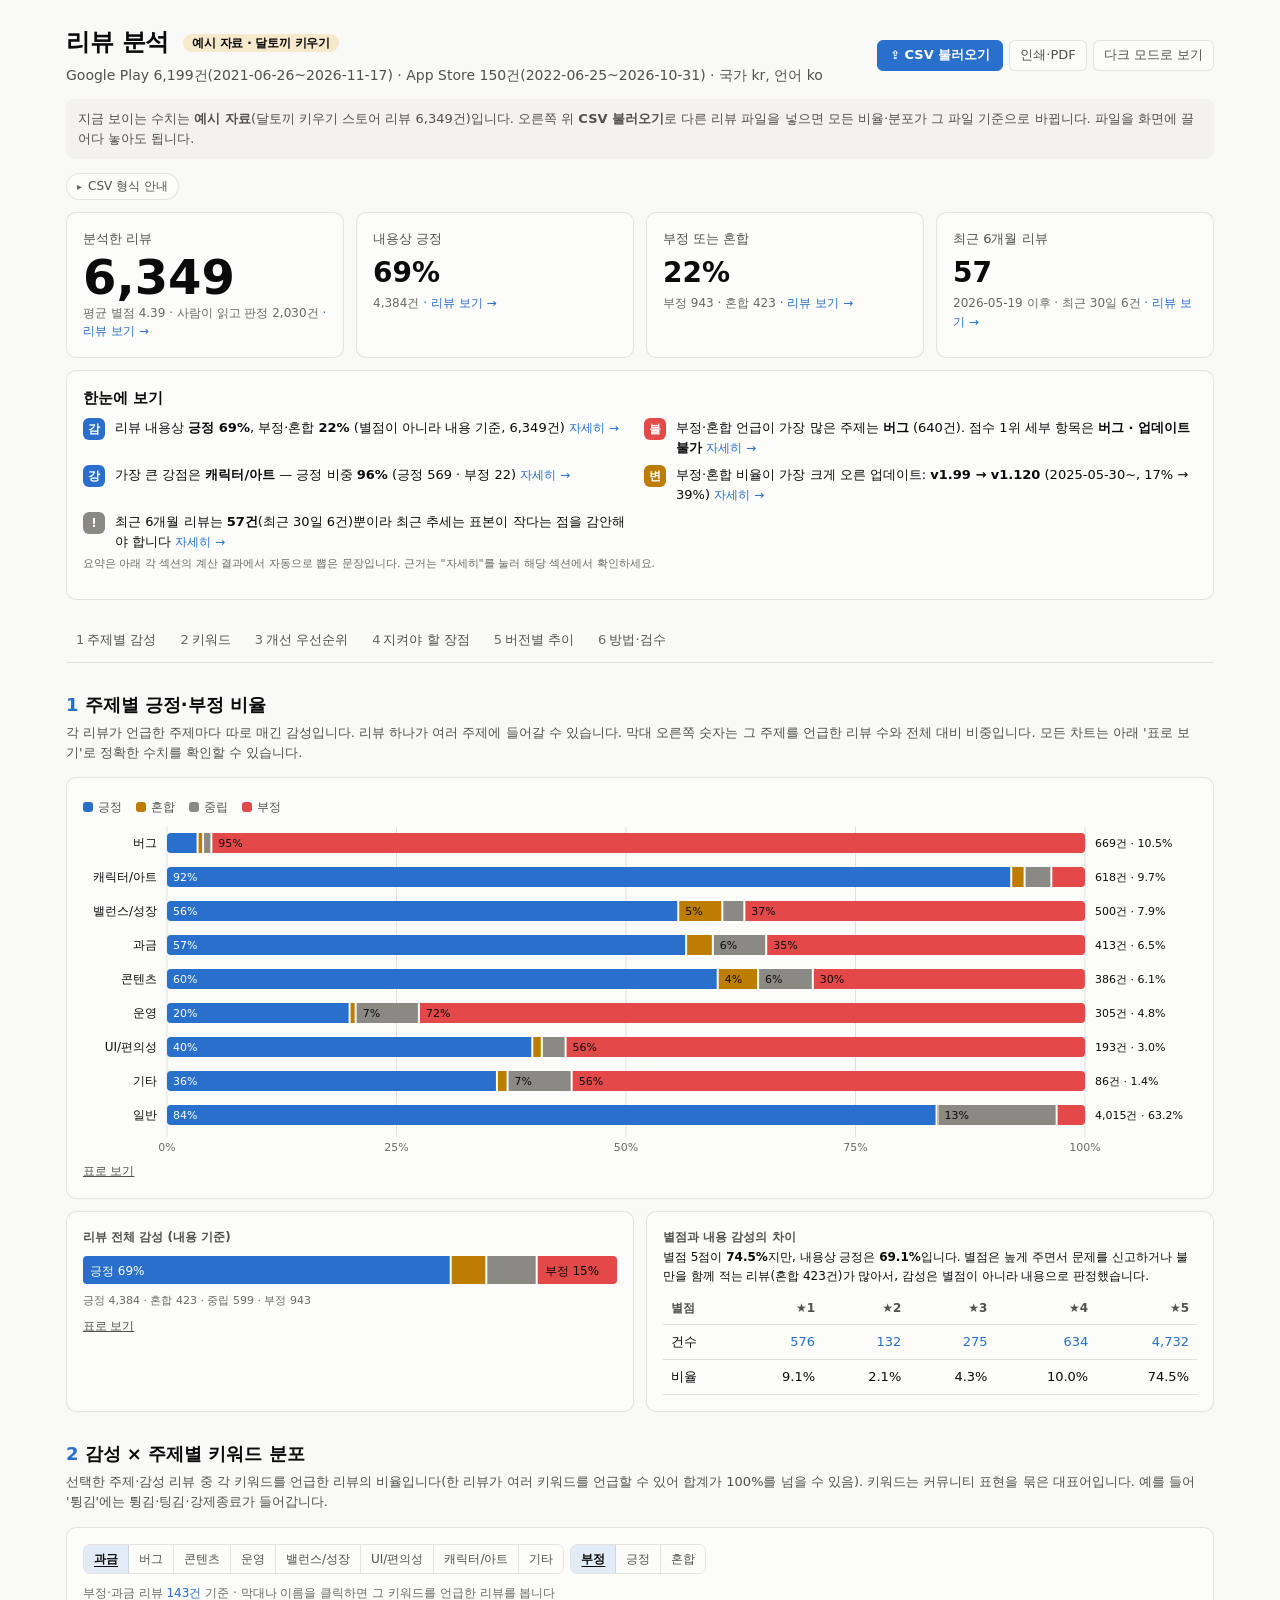
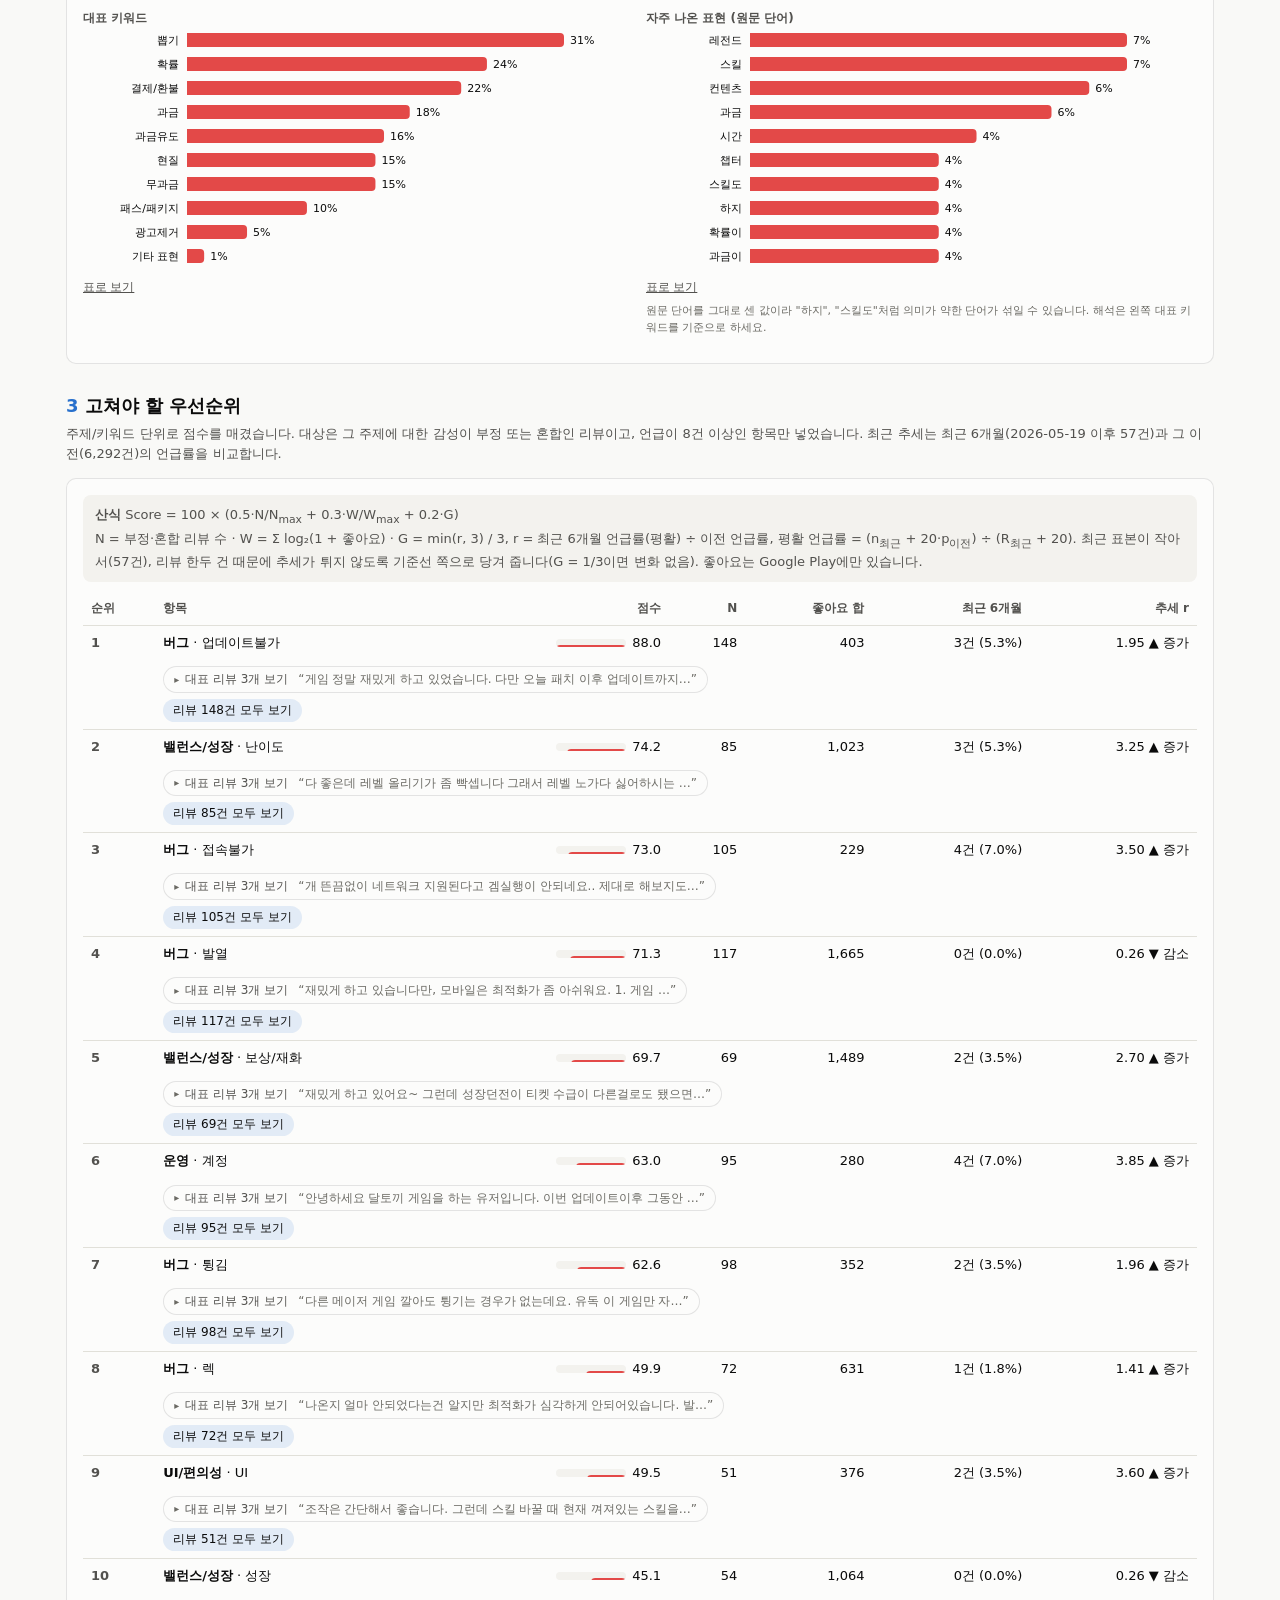
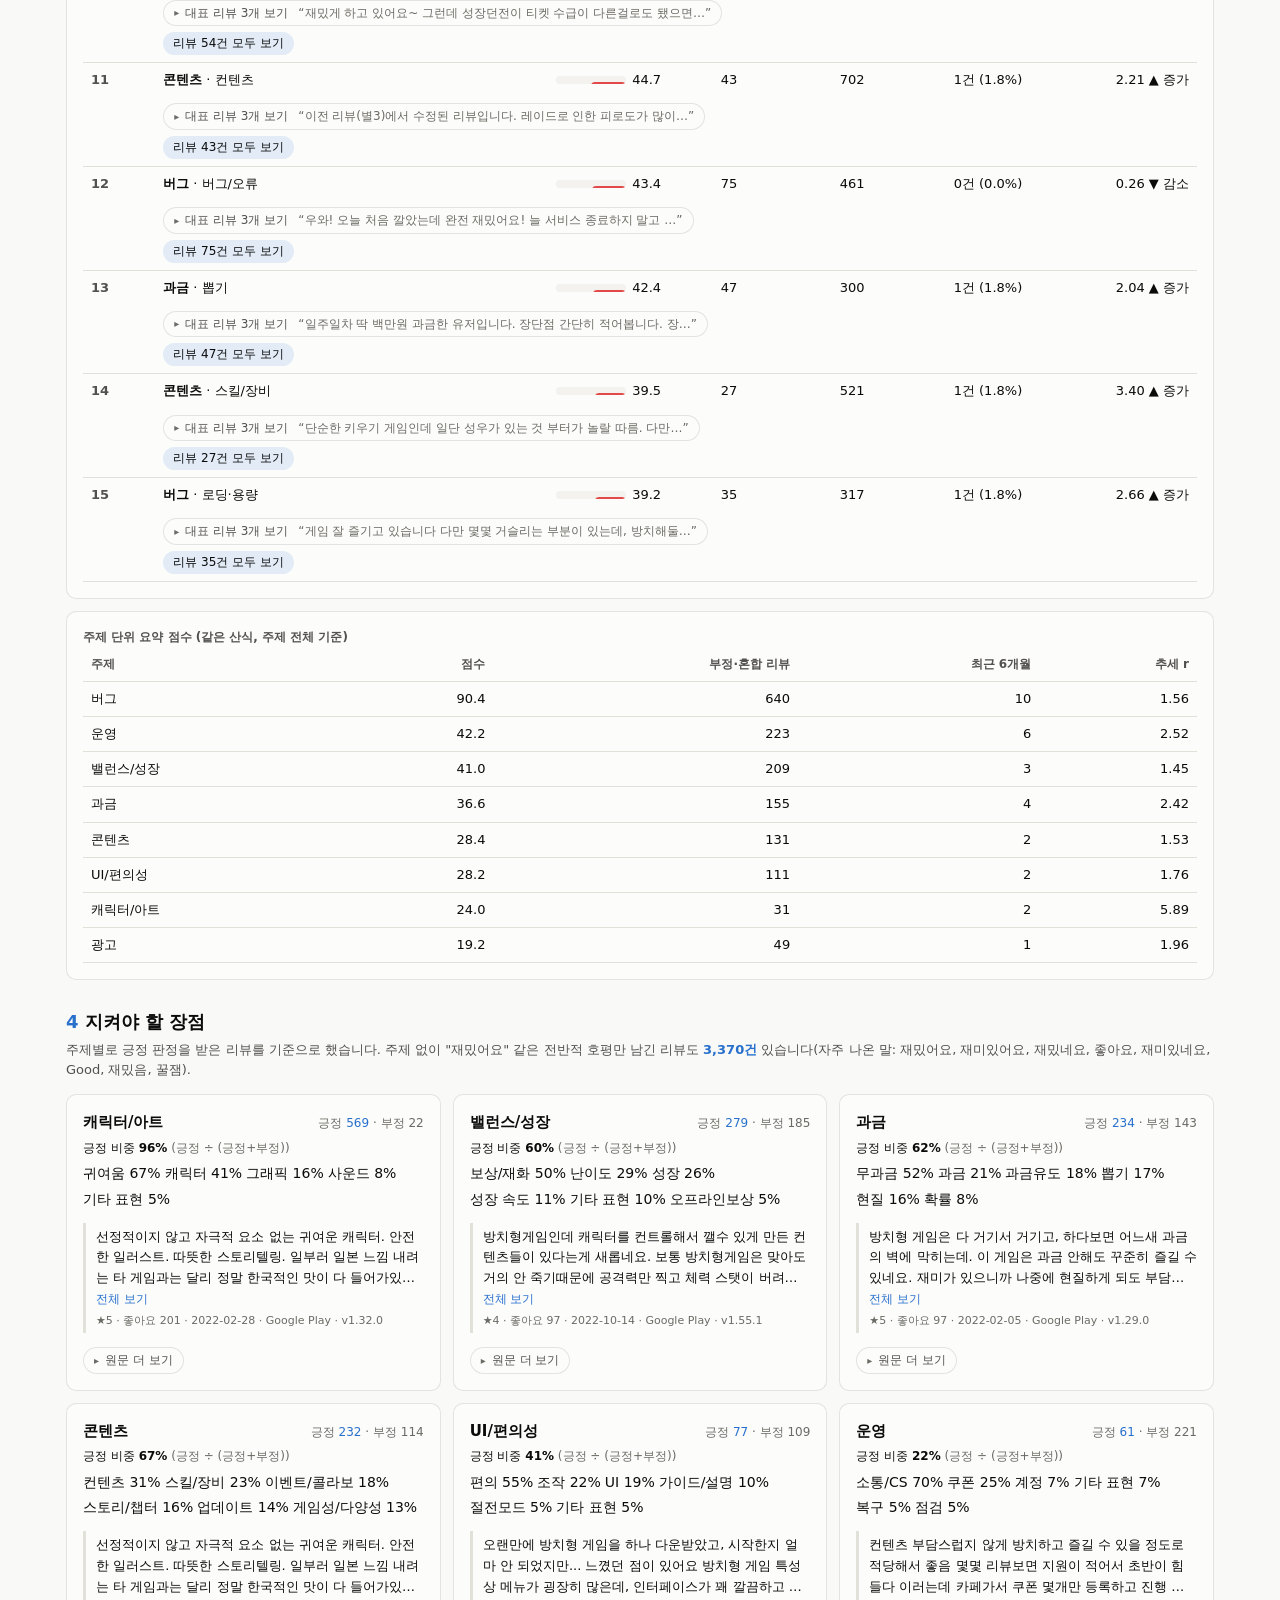
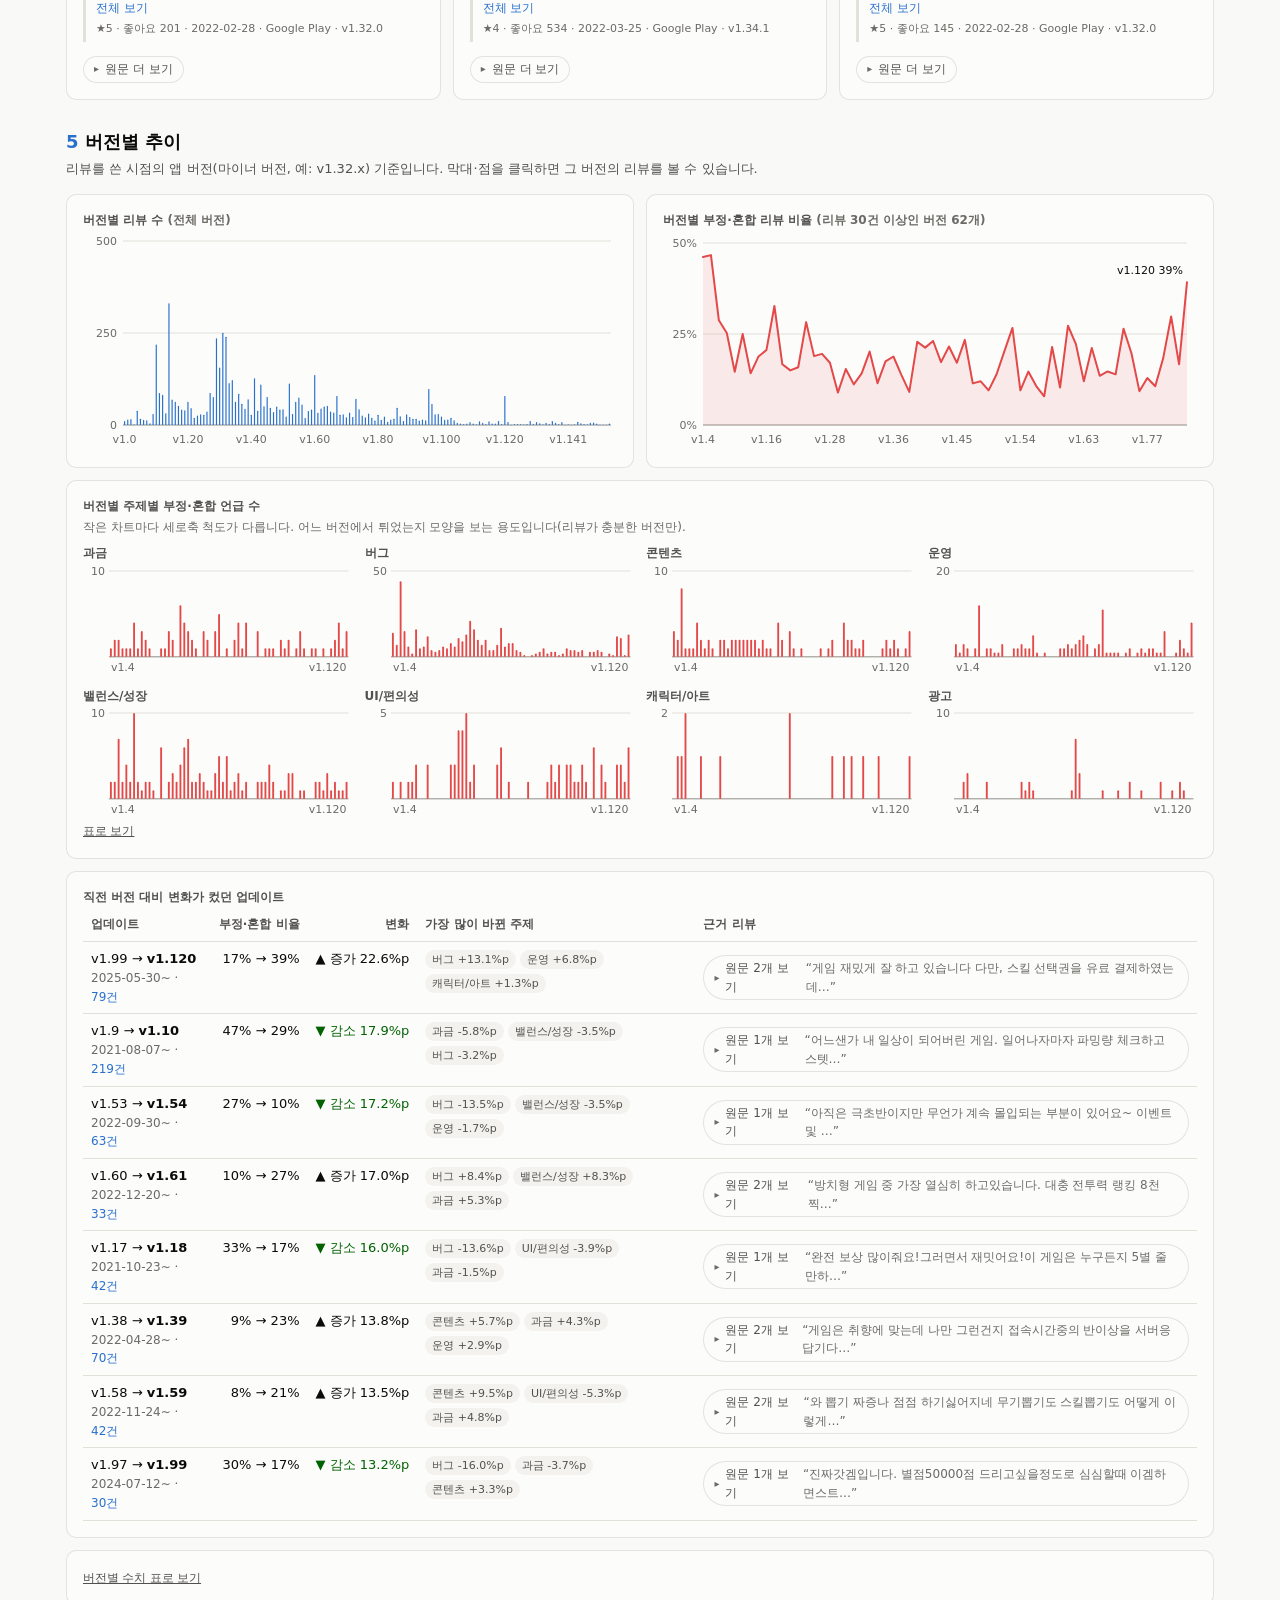
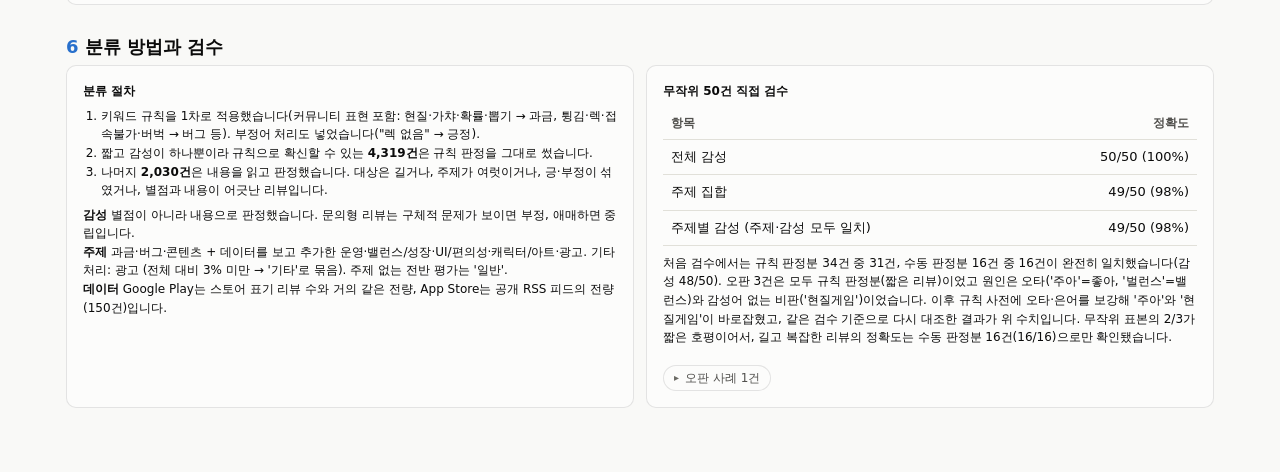
==== review-analysis/dashboard/dashboard.html @ 66a80630 "review-analysis: 대시보드 차트 '표로 보기' 복구 리뷰 단위 계산으로 바뀐 대시보드에서 빠졌던 차트 대체 표를 새 차트 구조에 맞춰 다시 붙임. - 전체 감성, 대표" ====
<!doctype html>
<html lang="ko">
<head>
<meta charset="utf-8">
<meta name="viewport" content="width=device-width, initial-scale=1">
<title>리뷰 분석</title>
<style>
:root {
  color-scheme: light;
  --page: #f9f9f7; --surface: #fcfcfb; --surface-2: #f3f2ee;
  --ink: #0b0b0b; --ink-2: #52514e; --muted: #6b6a64;
  --grid: #e1e0d9; --axis: #8f8e88; --ring: rgba(11,11,11,0.10);
  --pos: #2870cc; --mix: #bd7d00; --neu: #8a8983; --neg: #e34948;
  --accent: #2870cc; --accent-wash: rgba(40,112,204,0.12);
  --good-text: #006300; --focus: #2870cc;
}
@media (prefers-color-scheme: dark) {
  :root:not([data-theme="light"]) {
    color-scheme: dark;
    --page: #0d0d0d; --surface: #1a1a19; --surface-2: #232321;
    --ink: #f0efec; --ink-2: #c3c2b7; --muted: #939290;
    --grid: #2c2c2a; --axis: #6b6a64; --ring: rgba(255,255,255,0.14);
    --pos: #3987e5; --mix: #c98500; --neu: #6b6a64; --neg: #e66767;
    --accent: #3987e5; --accent-wash: rgba(57,135,229,0.18);
    --good-text: #0ca30c; --focus: #6aa8f0;
  }
}
:root[data-theme="dark"] {
  color-scheme: dark;
  --page: #0d0d0d; --surface: #1a1a19; --surface-2: #232321;
  --ink: #f0efec; --ink-2: #c3c2b7; --muted: #939290;
  --grid: #2c2c2a; --axis: #6b6a64; --ring: rgba(255,255,255,0.14);
  --pos: #3987e5; --mix: #c98500; --neu: #6b6a64; --neg: #e66767;
  --accent: #3987e5; --accent-wash: rgba(57,135,229,0.18);
  --good-text: #0ca30c; --focus: #6aa8f0;
}
* { box-sizing: border-box; }
html, body { margin: 0; }
/* 글자 크기는 rem 단위: 브라우저의 '글꼴 크기' 설정을 따른다 */
body { background: var(--page); color: var(--ink); font: 0.875rem/1.55 system-ui, -apple-system, "Segoe UI", "Malgun Gothic", sans-serif; }
.wrap { max-width: 1180px; margin: 0 auto; padding: 24px 16px 64px; }
/* ---- 접근성 (WCAG 2.2 AA: 색 대비·키보드·스크린리더) ---- */
.sr-only { position: absolute; width: 1px; height: 1px; padding: 0; margin: -1px; overflow: hidden; clip: rect(0 0 0 0); white-space: nowrap; border: 0; }
.skip { position: absolute; left: 8px; top: -48px; background: var(--surface); color: var(--ink); padding: 8px 12px; border-radius: 6px; border: 2px solid var(--focus); z-index: 100; }
.skip:focus { top: 8px; }
:focus-visible { outline: 2px solid var(--focus); outline-offset: 2px; }
main:focus { outline: none; }
section :focus { scroll-margin-top: 110px; }
.grid > *, .sm-grid > * { min-width: 0; }  /* 안의 넓은 표가 칸을 밀어내지 않고, 표 영역 안에서 가로 스크롤되게 */
caption { text-align: left; color: var(--ink-2); font-size: 0.75rem; padding: 2px 0 6px; }
.scroll[hidden] { display: none; }
/* 선택 상태는 색만이 아니라 굵기·밑줄로도 표시 (aria-pressed로 스크린리더에도 전달) */
.seg button[aria-pressed="true"] { background: var(--accent-wash); color: var(--ink); font-weight: 650; text-decoration: underline; text-underline-offset: 3px; }
.seg button:focus-visible { outline-offset: -3px; }
header h1 { font-size: 24px; margin: 0 0 4px; font-weight: 650; letter-spacing: -0.01em; }
header p { margin: 0; color: var(--ink-2); }
.toolbar { display: flex; gap: 8px; align-items: center; justify-content: space-between; flex-wrap: wrap; margin-bottom: 18px; }
nav { display: flex; gap: 4px; flex-wrap: wrap; margin: 18px 0 8px; position: sticky; top: 0; background: var(--page); padding: 8px 0; z-index: 5; border-bottom: 1px solid var(--grid); }
nav a { color: var(--ink-2); text-decoration: none; padding: 4px 10px; border-radius: 6px; font-size: 13px; }
nav a:hover { background: var(--surface-2); color: var(--ink); }
button.theme { background: var(--surface); color: var(--ink-2); border: 1px solid var(--ring); border-radius: 6px; padding: 4px 10px; cursor: pointer; font: inherit; font-size: 13px; }
section { margin-top: 28px; scroll-margin-top: 104px; }
h2 { font-size: 18px; margin: 0 0 4px; font-weight: 650; }
.sub { color: var(--ink-2); margin: 0 0 14px; font-size: 13px; }
.card { background: var(--surface); border: 1px solid var(--ring); border-radius: 10px; padding: 16px; }
.grid { display: grid; gap: 12px; }
.g4 { grid-template-columns: repeat(4, minmax(0, 1fr)); }
.g2 { grid-template-columns: repeat(2, minmax(0, 1fr)); }
.g3 { grid-template-columns: repeat(3, minmax(0, 1fr)); }
@media (max-width: 860px) { .g4 { grid-template-columns: repeat(2, minmax(0,1fr)); } .g2, .g3 { grid-template-columns: 1fr; } }
.tile .label { color: var(--ink-2); font-size: 13px; }
.tile .value { font-size: 28px; font-weight: 650; margin-top: 2px; }
.tile .note { color: var(--muted); font-size: 12px; }
.hero .value { font-size: 48px; line-height: 1.1; }
table { width: 100%; border-collapse: collapse; font-size: 13px; }
th, td { text-align: left; padding: 7px 8px; border-bottom: 1px solid var(--grid); vertical-align: top; }
th { color: var(--ink-2); font-weight: 600; font-size: 12px; }
td.num, th.num { text-align: right; font-variant-numeric: tabular-nums; white-space: nowrap; }
.scroll { overflow-x: auto; }
#prioTable { min-width: 560px; } #prioTable tr:not(.qrow) td { border-bottom: 0; } #verTable { min-width: 720px; } #prioTopicTable, #topicTable table { min-width: 460px; }
td.item { min-width: 130px; }
.legend { display: flex; gap: 14px; flex-wrap: wrap; font-size: 12px; color: var(--ink-2); margin: 4px 0 10px; padding: 0; list-style: none; }
.legend i { display: inline-block; width: 10px; height: 10px; border-radius: 3px; margin-right: 5px; vertical-align: -1px; }
.chart svg { display: block; width: 100%; height: auto; overflow: visible; }
.chart text { fill: var(--ink-2); font-size: 11px; font-family: inherit; }
.chart .axis-label { fill: var(--muted); }
.chart .val { fill: var(--ink); font-size: 11px; }
.chart .gridline { stroke: var(--grid); stroke-width: 1; }
.chart .baseline { stroke: var(--axis); stroke-width: 1; }
.tip { position: fixed; pointer-events: none; background: var(--surface); color: var(--ink); border: 1px solid var(--ring); border-radius: 8px; padding: 8px 10px; font-size: 12px; box-shadow: 0 4px 16px rgba(0,0,0,0.12); z-index: 50; max-width: 300px; display: none; }
.tip b { font-weight: 600; }
.tip .row { display: flex; justify-content: space-between; gap: 14px; }
.tip i { display: inline-block; width: 8px; height: 8px; border-radius: 2px; margin-right: 5px; }
.controls { display: flex; gap: 6px; flex-wrap: wrap; margin-bottom: 10px; }
.seg { display: inline-flex; border: 1px solid var(--ring); border-radius: 7px; overflow: hidden; flex-wrap: wrap; }
.seg button { background: var(--surface); color: var(--ink-2); border: 0; padding: 5px 10px; font: inherit; font-size: 12px; cursor: pointer; border-right: 1px solid var(--ring); }
.seg button:last-child { border-right: 0; }
.seg button.on { background: var(--accent-wash); color: var(--ink); font-weight: 600; }
.quote { border-left: 3px solid var(--grid); padding: 4px 0 4px 10px; margin: 8px 0; color: var(--ink); font-size: 13px; }
.quote .meta { color: var(--muted); font-size: 11px; margin-top: 2px; }
.pill { display: inline-block; padding: 1px 7px; border-radius: 999px; background: var(--surface-2); color: var(--ink-2); font-size: 11px; margin: 0 4px 4px 0; }
.dot { display: inline-block; width: 8px; height: 8px; border-radius: 50%; margin-right: 6px; vertical-align: 1px; }
details > summary { cursor: pointer; color: var(--ink-2); font-size: 12px; margin-top: 6px; }
.rank { font-weight: 650; color: var(--ink-2); }
.bar-inline { display: inline-block; height: 8px; border-radius: 4px; background: var(--neg); vertical-align: 0; }
.bar-track { display: inline-block; width: 70px; height: 8px; border-radius: 4px; background: var(--surface-2); margin-right: 6px; vertical-align: 0; overflow: hidden; }
.muted { color: var(--muted); }
.small { font-size: 12px; }
.callout { background: var(--surface-2); border-radius: 8px; padding: 10px 12px; font-size: 13px; color: var(--ink-2); }
.toggle-table { font-size: 12px; color: var(--ink-2); background: none; border: 0; cursor: pointer; padding: 0; text-decoration: underline; margin-top: 6px; }
.sm-grid { display: grid; grid-template-columns: repeat(4, minmax(0, 1fr)); gap: 12px; }
@media (max-width: 860px) { .sm-grid { grid-template-columns: repeat(2, minmax(0,1fr)); } }
.sm-title { font-size: 12px; color: var(--ink-2); font-weight: 600; margin: 0 0 2px; }

/* ---- 가독성·편의성 개선 (2026-11-26) ---- */
nav a.active { background: var(--accent-wash); color: var(--ink); font-weight: 600; }
nav a .n { color: var(--muted); margin-right: 3px; font-variant-numeric: tabular-nums; }
h2 .n { color: var(--accent); margin-right: 6px; }
h2 a.anchor { color: var(--muted); text-decoration: none; font-weight: 400; font-size: 14px; margin-left: 6px; opacity: 0; }
h2:hover a.anchor, h2 a.anchor:focus { opacity: 1; }
.summary { margin-top: 12px; }
.summary h2 { font-size: 15px; margin-bottom: 8px; }
.summary ul { margin: 0; padding-left: 0; list-style: none; display: grid; gap: 8px; grid-template-columns: repeat(2, minmax(0, 1fr)); }
@media (max-width: 860px) { .summary ul { grid-template-columns: 1fr; } }
.summary li { display: flex; gap: 10px; align-items: flex-start; font-size: 13px; line-height: 1.5; }
.summary li .ico { flex: none; width: 22px; height: 22px; border-radius: 6px; display: grid; place-items: center; font-size: 12px; font-weight: 700; color: #fff; }
.summary li b { color: var(--ink); }
.summary li .go { color: var(--accent); text-decoration: none; white-space: nowrap; font-size: 12px; }
.quote { line-height: 1.6; }
.quote .qt { display: -webkit-box; -webkit-line-clamp: 3; -webkit-box-orient: vertical; overflow: hidden; }
.quote.open .qt { display: block; }
.quote .more { background: none; border: 0; padding: 0; color: var(--accent); font: inherit; font-size: 12px; cursor: pointer; }
details > summary { list-style: none; display: inline-flex; align-items: center; gap: 6px; padding: 3px 10px; border: 1px solid var(--ring); border-radius: 999px; background: var(--surface); }
details > summary::-webkit-details-marker { display: none; }
details > summary::before { content: "▸"; font-size: 10px; color: var(--muted); }
details[open] > summary::before { content: "▾"; }
details > summary:hover { color: var(--ink); background: var(--surface-2); }
.preview { color: var(--muted); font-size: 12px; margin-left: 4px; }
.toolbar .actions { display: flex; gap: 6px; }
#toTop { position: fixed; right: 16px; bottom: 16px; z-index: 20; display: none; }
#toTop.show { display: inline-block; }
.hint { color: var(--muted); font-size: 11px; margin-top: 4px; }
@media (hover: none) { .hint.hover-only { display: none; } }
/* ---- 클릭해서 리뷰 보기 ---- */
.clk { cursor: pointer; }
.chart path.clk, .chart rect.clk { transition: opacity .12s; }
.chart path.clk:hover { opacity: .78; }
.chart rect.clk:hover { fill: var(--accent-wash); }
.chart .clk:focus-visible { outline: 2px solid var(--accent); outline-offset: 1px; }
.chart text.clk:hover { fill: var(--accent) !important; text-decoration: underline; }
button.linkish { background: none; border: 0; padding: 0; color: inherit; font: inherit; cursor: pointer; text-align: inherit; }
button.linkish:hover { color: var(--accent); text-decoration: underline; }
button.linkish.count { color: var(--accent); }
tr.clk:hover td { background: var(--accent-wash); }
.tile.clk { cursor: pointer; transition: border-color .12s; }
.tile.clk:hover { border-color: var(--accent); }
.pill.clk:hover { background: var(--accent-wash); color: var(--ink); }
.tip .act { margin-top: 6px; padding-top: 5px; border-top: 1px solid var(--ring); color: var(--accent); font-size: 11px; }
.allbtn { margin-top: 6px; font-size: 12px; background: var(--accent-wash); color: var(--ink); border: 0; border-radius: 999px; padding: 3px 10px; cursor: pointer; font-family: inherit; }
.allbtn:hover { outline: 1px solid var(--accent); }
.drawer-bg { position: fixed; inset: 0; background: rgba(0,0,0,.30); z-index: 60; display: none; }
.drawer-bg.open { display: block; }
.drawer { position: fixed; top: 0; right: 0; bottom: 0; width: min(620px, 100vw); background: var(--page); border-left: 1px solid var(--ring);
  z-index: 61; display: none; flex-direction: column; box-shadow: -10px 0 32px rgba(0,0,0,.18); }
.drawer.open { display: flex; }
.dr-head { padding: 14px 16px 10px; border-bottom: 1px solid var(--grid); background: var(--surface); }
.dr-head .row1 { display: flex; gap: 10px; align-items: flex-start; }
.dr-head h3 { margin: 0; font-size: 16px; font-weight: 650; flex: 1; }
.dr-head .crumb { color: var(--muted); font-size: 12px; margin-top: 2px; }
.dr-tools { display: flex; gap: 6px; flex-wrap: wrap; margin-top: 10px; align-items: center; }
.dr-tools input, .dr-tools select { font: inherit; font-size: 12px; padding: 5px 8px; border: 1px solid var(--ring); border-radius: 6px; background: var(--page); color: var(--ink); }
.dr-tools input { flex: 1 1 160px; min-width: 0; }
.chips { display: flex; gap: 5px; flex-wrap: wrap; margin-top: 8px; }
.chip { display: inline-flex; align-items: center; gap: 5px; border: 1px solid var(--ring); background: var(--page); color: var(--ink-2); border-radius: 999px; padding: 2px 9px; font: inherit; font-size: 12px; cursor: pointer; }
.chip i { width: 8px; height: 8px; border-radius: 50%; display: inline-block; }
.chip.on { background: var(--accent-wash); color: var(--ink); border-color: var(--accent); font-weight: 600; }
.chip[disabled] { opacity: .4; cursor: default; }
.dr-list { overflow-y: auto; padding: 12px 16px 28px; flex: 1; }
.dr-count { font-size: 12px; color: var(--ink-2); margin-bottom: 8px; }
.dr-warn { color: var(--neg); font-size: 12px; margin-top: 4px; }
.rv { background: var(--surface); border: 1px solid var(--ring); border-radius: 8px; padding: 10px 12px; margin-bottom: 8px; }
.rv .top { display: flex; gap: 8px; align-items: center; flex-wrap: wrap; font-size: 12px; color: var(--ink-2); }
.rv .stars { color: var(--mix); letter-spacing: 1px; font-size: 12px; }
.rv .sb { padding: 1px 8px; border-radius: 999px; font-size: 11px; font-weight: 600; }
.rv .ttl { font-weight: 600; margin-top: 6px; }
.rv .tx { margin-top: 6px; font-size: 13.5px; line-height: 1.65; white-space: pre-wrap; word-break: break-word;
  display: -webkit-box; -webkit-line-clamp: 6; -webkit-box-orient: vertical; overflow: hidden; }
.rv.open .tx { display: block; }
.rv .tp { margin-top: 6px; }
.rv .tp .pill { font-size: 11px; }
.rv .tp .pill b { font-weight: 600; }
.rv .exp { background: none; border: 0; padding: 0; color: var(--accent); font: inherit; font-size: 12px; cursor: pointer; margin-top: 2px; }
mark { background: rgba(237,161,0,.30); color: inherit; border-radius: 2px; padding: 0 1px; }
.dr-more { display: block; margin: 8px auto 0; }
/* ---- CSV 불러오기 ---- */
.ds-badge { font-size: 12px; font-weight: 600; vertical-align: middle; padding: 2px 9px; border-radius: 999px; background: var(--surface-2); color: var(--ink-2); margin-left: 6px; }
.ds-badge.example { background: rgba(237,161,0,.18); color: var(--ink); }
.ds-badge.user { background: var(--accent-wash); color: var(--ink); }
label.upload { display: inline-flex; align-items: center; gap: 4px; cursor: pointer; background: var(--accent); color: #fff; border: 1px solid var(--accent);
  border-radius: 6px; padding: 4px 12px; font-size: 13px; font-weight: 600; }
label.upload::before { content: "⇪"; font-size: 12px; }
label.upload:hover { filter: brightness(1.05); }
label.upload:focus-within { outline: 2px solid var(--accent); outline-offset: 2px; }
.upload-note { margin: -6px 0 8px; }
.upload-note.err { color: var(--neg); background: rgba(227,73,72,.08); }
.csv-help { margin: 0 0 12px; }
.csv-help-body { background: var(--surface); border: 1px solid var(--ring); border-radius: 8px; padding: 10px 12px; margin-top: 6px; }
.csv-help-body table { margin: 6px 0; }
.csv-help-body code { background: var(--surface-2); padding: 0 4px; border-radius: 4px; font-size: 12px; }
body.dragging .wrap { outline: 3px dashed var(--accent); outline-offset: -8px; }
@media print {
  .drawer, .drawer-bg, .actions, .csv-help, .upload-note { display: none !important; }
  nav, #themeBtn, #printBtn, #toTop, .tip, .toggle-table, .seg { display: none !important; }
  body { background: #fff; }
  .card { break-inside: avoid; }
  section { break-before: auto; }
  details > summary { border: 0; padding: 0; }
  .quote .qt { display: block; }
}
</style>
</head>
<body>
<a class="skip" href="#main">본문 바로가기</a>
<div class="wrap">
  <div class="toolbar">
    <header>
      <h1>리뷰 분석 <span class="ds-badge" id="dsBadge"></span></h1>
      <p id="scope"></p>
    </header>
    <div class="actions">
      <label class="theme upload" title="라벨이 붙은 리뷰 CSV를 불러오면 모든 비율·분포를 그 파일로 다시 계산합니다">
        CSV 불러오기<input type="file" id="csvInput" accept=".csv,text/csv" hidden>
      </label>
      <button class="theme" id="exampleBtn" type="button" hidden>예시 자료로 돌아가기</button>
      <button class="theme" id="printBtn" type="button" title="모든 접힌 리뷰를 펼친 상태로 인쇄/PDF 저장">인쇄·PDF</button>
      <button class="theme" id="themeBtn" type="button">테마 전환</button>
    </div>
  </div>
  <div class="callout small upload-note" id="uploadNote"></div>
  <details class="small csv-help" id="csvHelp">
    <summary>CSV 형식 안내</summary>
    <div class="csv-help-body">
      <p>이 대시보드는 <b>분류(라벨)가 끝난 리뷰 CSV</b>를 읽어 브라우저 안에서 모든 수치를 계산합니다. 파일은 어디에도 전송되지 않습니다.</p>
      <table>
        <tr><th>열</th><th>필수</th><th>설명</th></tr>
        <tr><td><code>content</code></td><td>필수</td><td>리뷰 본문</td></tr>
        <tr><td><code>date</code></td><td>필수</td><td>작성 시각 (YYYY-MM-DD 또는 YYYY-MM-DD HH:MM:SS)</td></tr>
        <tr><td><code>rating</code></td><td>필수</td><td>별점 1~5</td></tr>
        <tr><td><code>sentiment</code></td><td>필수</td><td>리뷰 전체 감성: 긍정·부정·중립·혼합</td></tr>
        <tr><td><code>sent_&lt;주제&gt;</code></td><td>필수(1개 이상)</td><td>주제별 감성. 예: <code>sent_과금</code>, <code>sent_버그</code>, <code>sent_일반</code>. 언급 없으면 빈칸</td></tr>
        <tr><td><code>keywords</code></td><td>선택</td><td><code>주제/키워드</code>를 <code>|</code>로 연결. 예: <code>버그/튕김|과금/뽑기</code></td></tr>
        <tr><td><code>version</code>, <code>thumbs_up</code>, <code>store</code>, <code>title</code>, <code>review_id</code>, <code>topics</code>, <code>label_source</code></td><td>선택</td><td>버전별 분석·좋아요 가중치·스토어 구분 등에 사용</td></tr>
      </table>
      <p class="muted">라벨이 없는 원본 리뷰는 먼저 <code>python scripts/ml_classify.py predict 원본.csv 결과.csv</code>로 분류한 뒤 결과 CSV를 불러오세요. 형식은 <code>data/reviews_labeled.csv</code>와 같습니다.</p>
      <button class="theme" type="button" id="templateBtn">빈 양식 CSV 내려받기</button>
    </div>
  </details>

  <main id="main" tabindex="-1">
  <section id="s-summary" aria-labelledby="h-kpis" style="margin-top:0">
    <h2 id="h-kpis" class="sr-only">핵심 수치</h2>
    <div class="grid g4" id="kpis"></div>
  </section>

  <div class="card summary" id="summaryCard">
    <h2>한눈에 보기</h2>
    <ul id="summaryList"></ul>
    <p class="hint">요약은 아래 각 섹션의 계산 결과에서 자동으로 뽑은 문장입니다. 근거는 "자세히"를 눌러 해당 섹션에서 확인하세요.</p>
  </div>

  <nav id="secNav" aria-label="섹션 바로가기">
    <a href="#s-topic"><span class="n">1</span>주제별 감성</a><a href="#s-kw"><span class="n">2</span>키워드</a><a href="#s-prio"><span class="n">3</span>개선 우선순위</a>
    <a href="#s-good"><span class="n">4</span>지켜야 할 장점</a><a href="#s-ver"><span class="n">5</span>버전별 추이</a><a href="#s-method"><span class="n">6</span>방법·검수</a>
  </nav>

  <section id="s-topic">
    <h2>주제별 긍정·부정 비율</h2>
    <p class="sub">각 리뷰가 언급한 주제마다 따로 매긴 감성입니다. 리뷰 하나가 여러 주제에 들어갈 수 있습니다. 막대 오른쪽 숫자는 그 주제를 언급한 리뷰 수와 전체 대비 비중입니다. 모든 차트는 아래 '표로 보기'로 정확한 수치를 확인할 수 있습니다.</p>
    <div class="card">
      <ul class="legend" id="sentLegend" aria-label="색 범례"></ul>
      <div class="chart" id="topicChart"></div>
      <button class="toggle-table" type="button" data-target="topicTable" aria-expanded="false" aria-controls="topicTable">표로 보기</button>
      <div class="scroll" id="topicTable" hidden tabindex="0" role="region" aria-label="주제별 감성 표"></div>
    </div>
    <div class="grid g2" style="margin-top:12px">
      <div class="card">
        <h3 class="sm-title">리뷰 전체 감성 (내용 기준)</h3>
        <div class="chart" id="overallChart"></div>
      </div>
      <div class="card">
        <h3 class="sm-title">별점과 내용 감성의 차이</h3>
        <div id="ratingNote" class="small"></div>
      </div>
    </div>
  </section>

  <section id="s-kw">
    <h2>감성 × 주제별 키워드 분포</h2>
    <p class="sub">선택한 주제·감성 리뷰 중 각 키워드를 언급한 리뷰의 비율입니다(한 리뷰가 여러 키워드를 언급할 수 있어 합계가 100%를 넘을 수 있음). 키워드는 커뮤니티 표현을 묶은 대표어입니다. 예를 들어 '튕김'에는 튕김·팅김·강제종료가 들어갑니다.</p>
    <div class="card">
      <div class="controls">
        <div class="seg" id="kwTopic" role="group" aria-label="주제 선택"></div>
        <div class="seg" id="kwSent" role="group" aria-label="감성 선택"></div>
      </div>
      <div id="kwHead" class="small muted" style="margin-bottom:6px" aria-live="polite"></div>
      <div class="grid g2">
        <div><h3 class="sm-title">대표 키워드</h3><div class="chart" id="kwChart"></div></div>
        <div><h3 class="sm-title">자주 나온 표현 (원문 단어)</h3><div class="chart" id="termChart"></div>
          <p class="hint">원문 단어를 그대로 센 값이라 "하지", "스킬도"처럼 의미가 약한 단어가 섞일 수 있습니다. 해석은 왼쪽 대표 키워드를 기준으로 하세요.</p></div>
      </div>
    </div>
  </section>

  <section id="s-prio">
    <h2>고쳐야 할 우선순위</h2>
    <p class="sub" id="prioSub"></p>
    <div class="card">
      <div class="callout small" id="formula"></div>
      <div class="scroll" style="margin-top:10px" tabindex="0" role="region" aria-label="키워드 단위 우선순위 표 (가로 스크롤)"><table id="prioTable"></table></div>
    </div>
    <div class="card" style="margin-top:12px">
      <h3 class="sm-title">주제 단위 요약 점수 (같은 산식, 주제 전체 기준)</h3>
      <div class="scroll" tabindex="0" role="region" aria-label="주제 단위 우선순위 표 (가로 스크롤)"><table id="prioTopicTable"></table></div>
    </div>
  </section>

  <section id="s-good">
    <h2>지켜야 할 장점</h2>
    <p class="sub" id="goodSub"></p>
    <div class="grid g3" id="goodCards"></div>
  </section>

  <section id="s-ver">
    <h2>버전별 추이</h2>
    <p class="sub" id="verSub">리뷰를 쓴 시점의 앱 버전(마이너 버전, 예: v1.32.x) 기준입니다. 막대·점을 클릭하면 그 버전의 리뷰를 볼 수 있습니다.</p>
    <div class="grid g2">
      <div class="card"><h3 class="sm-title">버전별 리뷰 수 <span class="muted">(전체 버전)</span></h3><div class="chart" id="verVolChart"></div></div>
      <div class="card"><h3 class="sm-title">버전별 부정·혼합 리뷰 비율 <span class="muted" id="verMinNote"></span></h3><div class="chart" id="verChart"></div></div>
    </div>
    <div class="card" style="margin-top:12px">
      <h3 class="sm-title">버전별 주제별 부정·혼합 언급 수</h3>
      <p class="small muted" style="margin:0 0 8px">작은 차트마다 세로축 척도가 다릅니다. 어느 버전에서 튀었는지 모양을 보는 용도입니다(리뷰가 충분한 버전만).</p>
      <div class="sm-grid" id="smallMultiples"></div>
    </div>
    <div class="card" style="margin-top:12px">
      <h3 class="sm-title">직전 버전 대비 변화가 컸던 업데이트</h3>
      <div class="scroll" tabindex="0" role="region" aria-label="버전별 변화 표 (가로 스크롤)"><table id="verTable"></table></div>
    </div>
    <div class="card" style="margin-top:12px">
      <button class="toggle-table" type="button" data-target="verListTable" aria-expanded="false" aria-controls="verListTable" style="margin-top:0">버전별 수치 표로 보기</button>
      <div class="scroll" id="verListTable" hidden tabindex="0" role="region" aria-label="버전별 수치 표"></div>
    </div>
  </section>

  <section id="s-method">
    <h2>분류 방법과 검수</h2>
    <div class="grid g2">
      <div class="card small" id="methodCard"></div>
      <div class="card small" id="auditCard"></div>
    </div>
  </section>
  </main>
</div>
<button class="theme" id="toTop" type="button" aria-label="맨 위로">▲ 맨 위로</button>
<div class="tip" id="tip" aria-hidden="true"></div>
<div class="drawer-bg" id="drawerBg"></div>
<aside class="drawer" id="drawer" role="dialog" aria-modal="true" aria-labelledby="drTitle">
  <div class="dr-head">
    <div class="row1">
      <div style="flex:1"><h3 id="drTitle">리뷰</h3><div class="crumb" id="drCrumb"></div></div>
      <button class="theme" type="button" id="drClose" aria-label="닫기">닫기 ✕</button>
    </div>
    <div class="dr-tools">
      <input type="search" id="drSearch" placeholder="이 목록 안에서 검색 (예: 튕김, 결제)" aria-label="리뷰 검색">
      <select id="drSort" aria-label="정렬">
        <option value="thumbs">좋아요 많은 순</option>
        <option value="new">최신 순</option>
        <option value="old">오래된 순</option>
        <option value="low">별점 낮은 순</option>
        <option value="high">별점 높은 순</option>
      </select>
      <select id="drStore" aria-label="스토어">
        <option value="">전체 스토어</option><option value="g">Google Play</option><option value="a">App Store</option>
      </select>
    </div>
    <div class="chips" id="drChips" aria-label="리뷰 전체 감성으로 거르기"></div>
    <div class="dr-warn" id="drWarn" hidden></div>
  </div>
  <div class="dr-list" id="drList"></div>
</aside>

<script>
const EMBED = {"audit":{"n":50,"sample":"reviews_labeled.csv 전체에서 random_state=2026로 무작위 50건 (규칙 판정 34건, 수동 판정 16건)","metrics":[{"name":"전체 감성","ok":50},{"name":"주제 집합","ok":49},{"name":"주제별 감성 (주제·감성 모두 일치)","ok":49}],"notes":"처음 검수에서는 규칙 판정분 34건 중 31건, 수동 판정분 16건 중 16건이 완전히 일치했습니다(감성 48/50). 오판 3건은 모두 규칙 판정분(짧은 리뷰)이었고 원인은 오타('주아'=좋아, '벌런스'=밸런스)와 감성어 없는 비판('현질게임')이었습니다. 이후 규칙 사전에 오타·은어를 보강해 '주아'와 '현질게임'이 바로잡혔고, 같은 검수 기준으로 다시 대조한 결과가 위 수치입니다. 무작위 표본의 2/3가 짧은 호평이어서, 길고 복잡한 리뷰의 정확도는 수동 판정분 16건(16/16)으로만 확인됐습니다.","errors":[{"text":"벌런스가좋아요","got":"긍정 / 일반:긍정","want":"긍정 / 밸런스/성장:긍정"}],"fixed_by_slang_lexicon":["주아","현질게임 (★3)"]},"stop":["게임","너무","진짜","정말","그냥","이거","이게","하고","있는","있어요","있습니다","있고","있음","합니다","해서","하는","하면","하지만","근데","그리고","다른","제가","저는","이건","이런","그래도","계속","아직","일단","조금","많이","좀","거의","엄청","완전","매우","아주","지금","처음","다시","이제","그런데","같아요","같습니다","하는데","해도","있는데","있지만","게임은","게임이","게임을","게임도","게임에","달토끼","키우기","방치형","입니다","했는데","됩니다","되는","없는","없고","없어요","없음","없네요","그런","해주세요","있어서","하나","것도","뭔가","이게임","이게임은","게임이에요","게임입니다","게임이네요","하네요","하나요","인데","같은","같은데","정도","부탁드립니다","감사합니다","안녕하세요"],"reviews":[{"i":"eeb3f6b8-a124-42fa-b865-7bb156532e8d","s":"g","d":"2026-11-17 15:32:06","r":5,"v":"1.154.3","mi":"1.154","th":1,"ti":"","t":"아기자기하고 귀여운데 너무 작아요. 캐릭이 작아서 보기불편하네요.","se":"M","ts":{"캐릭터/아트":"M"},"k":["캐릭터/아트/귀여움","캐릭터/아트/캐릭터"],"ls":"manual","nt":1},{"i":"5ce4f8c0-410c-46d2-b79a-5541bcacc8d8","s":"g","d":"2026-11-04 16:50:40","r":5,"v":"1.154.3","mi":"1.154","th":0,"ti":"","t":"👍","se":"P","ts":{"일반":"P"},"k":[],"ls":"rule","nt":1},{"i":"db1010a6-e9bc-4c15-b52c-5696de3f304e","s":"g","d":"2026-10-31 14:27:03","r":3,"v":"1.154.3","mi":"1.154","th":0,"ti":"","t":"굿","se":"P","ts":{"일반":"P"},"k":[],"ls":"rule","nt":1},{"i":"6f5bdb23-abfb-4824-874c-2ffa84df3883","s":"g","d":"2026-10-27 10:32:03","r":1,"v":"","mi":"","th":0,"ti":"","t":"어지러움","se":"X","ts":{"일반":"X"},"k":[],"ls":"rule","nt":1},{"i":"60bb6ea0-d8bc-4f05-abda-c08e59af1363","s":"g","d":"2026-10-22 15:05:59","r":5,"v":"1.153.0","mi":"1.153","th":0,"ti":"","t":"앙김모띠","se":"N","ts":{"일반":"N"},"k":[],"ls":"rule","nt":1},{"i":"27a53072-c165-49ac-b99b-93fa39d344b3","s":"g","d":"2026-10-03 22:39:42","r":3,"v":"1.152.0","mi":"1.152","th":1,"ti":"","t":"불안정한 서버의 연결성, 최악의 광고환경이 게임성을 갉아먹고 있음.","se":"X","ts":{"버그":"X","광고":"X"},"k":["버그/접속불가","광고/광고"],"ls":"manual","nt":2},{"i":"0b03b549-c56f-473e-861c-43e7dc016408","s":"g","d":"2026-09-22 08:33:30","r":3,"v":"1.151.0","mi":"1.151","th":1,"ti":"","t":"지웠다 깔았더니 시작한지 얼마 안된 계정이지만 진행한거랑 결제한거까지 다 날아갔네요. 복구 부탁드립니다. 겜은 진짜 재밌어요","se":"M","ts":{"운영":"X"},"k":["운영/계정","운영/복구"],"ls":"manual","nt":1},{"i":"a9f6af61-3b3c-41bc-8d18-a50050aa3911","s":"g","d":"2026-09-16 19:41:38","r":1,"v":"","mi":"","th":3,"ti":"","t":"걍 돈벌이용 흔한 양산형 모바일겜. 직원 110명이나 있는 곳에서 만든게 이거인게 참 암담함. 음악은 양산형 그 이상도 이하도 아니고 그래픽도 매력없고 UI는 늘 보던 양산형 UI에 양산형게임 특인 텍스트 범벅까지. 그외에도 걍...이거 만드는데 쓴 시간과 돈이 아까움... 겜 안해본 사람들이 만들었는지 아님 양산형 모바일겜만 주구장창 한 사람이 어설프게 만든건지...","se":"X","ts":{"과금":"X","UI/편의성":"X","캐릭터/아트":"X"},"k":["캐릭터/아트/그래픽","캐릭터/아트/사운드","UI/편의성/UI","과금/과금유도"],"ls":"manual","nt":3},{"i":"4458425d-a555-4d5b-96ae-a56acf0c7dbd","s":"g","d":"2026-09-14 04:00:34","r":1,"v":"1.150.2","mi":"1.150","th":0,"ti":"","t":"달토끼야 달에서 계속 살아야되 지구로 오면안되 너는 용량이 너무 무거워서 지구별에 오는것 아니야 알겠지?...","se":"X","ts":{"버그":"X"},"k":["버그/로딩·용량"],"ls":"manual","nt":1},{"i":"75b6eda4-ced3-4c6b-b347-7778ae5209c1","s":"g","d":"2026-09-07 18:57:48","r":3,"v":"1.150.2","mi":"1.150","th":0,"ti":"","t":"화면이 넘 작아효","se":"X","ts":{"UI/편의성":"X"},"k":["UI/편의성/UI"],"ls":"rule","nt":1},{"i":"ba345450-508c-498f-ad47-da159aec1fbc","s":"g","d":"2026-09-06 08:44:05","r":1,"v":"","mi":"","th":0,"ti":"","t":"아니 미친 업데이트하고 접속안돼서 다시 깔았더니 다 날아감;;;; 내 현질템!!!!!","se":"X","ts":{"버그":"X","운영":"X"},"k":["버그/접속불가","버그/업데이트불가","운영/계정"],"ls":"manual","nt":2},{"i":"12bdaa06-dad5-4498-9fab-4056868778fe","s":"g","d":"2026-09-05 09:19:27","r":5,"v":"1.150.2","mi":"1.150","th":0,"ti":"","t":"잼나네요~","se":"P","ts":{"일반":"P"},"k":[],"ls":"rule","nt":1},{"i":"891d740c-b997-4e25-be16-7ae29f5cac6d","s":"g","d":"2026-08-31 19:34:14","r":5,"v":"1.150.2","mi":"1.150","th":0,"ti":"","t":"그냥 재밌음","se":"P","ts":{"일반":"P"},"k":[],"ls":"rule","nt":1},{"i":"45f63d4c-8999-4991-ab02-4de78da0c52a","s":"g","d":"2026-08-27 16:15:47","r":5,"v":"1.149.0","mi":"1.149","th":0,"ti":"","t":"갓겜","se":"P","ts":{"일반":"P"},"k":[],"ls":"rule","nt":1},{"i":"74318450-ea41-45db-8d9d-c8efeac2c3cc","s":"g","d":"2026-08-26 22:48:29","r":5,"v":"1.149.0","mi":"1.149","th":0,"ti":"","t":"심심할때할만해요","se":"P","ts":{"일반":"P"},"k":[],"ls":"rule","nt":1},{"i":"798e68e8-f7b0-478e-a499-5eb2f2f2725f","s":"g","d":"2026-08-26 08:36:35","r":1,"v":"1.149.0","mi":"1.149","th":1,"ti":"","t":"게임 3일차인데 이벤트 미션이 이해가 안됩니다. 신규 혜택 미션 2일차에 3챕터 클리어하기 있고 3일차에 동료 영입하기가 있는데 동료 영입하는데 4챕터 클리어해야하고 클리어해도 영입미션이라고 3일 걸리게 만들어 났습니다. 3일차에 영입미션 깰려면 1일차에 4챕터 밀고 영입 시작하거나 현질해서 바로 얻기 해야하네요. 처음하는 게임들은 미션보면서 따라가는데 당일에 현질이 없으면 클리어 못하게 만들어 놓은 게임은 처음봅니다.","se":"X","ts":{"과금":"X","콘텐츠":"X"},"k":["콘텐츠/스토리/챕터","콘텐츠/스킬/장비","콘텐츠/이벤트/콜라보","콘텐츠/업데이트","과금/현질"],"ls":"manual","nt":2},{"i":"c853e65d-dcb9-4fd7-a9b9-f54b839ec7bc","s":"g","d":"2026-08-23 20:32:43","r":5,"v":"","mi":"","th":0,"ti":"","t":"굿","se":"P","ts":{"일반":"P"},"k":[],"ls":"rule","nt":1},{"i":"12bf43c5-437e-4cab-89da-1165c11cbdd7","s":"g","d":"2026-08-23 12:54:48","r":5,"v":"1.149.0","mi":"1.149","th":0,"ti":"","t":"할만해요","se":"P","ts":{"일반":"P"},"k":[],"ls":"rule","nt":1},{"i":"48a3a02f-f6ba-4c65-83f4-d8a5d72305a7","s":"g","d":"2026-08-21 13:10:50","r":5,"v":"1.149.0","mi":"1.149","th":8,"ti":"","t":"내가 60살되는아줌마데요.게임을하면치매에좋다고해서하루에쉬는시간마다 플레이오에서방치형게임을많이했는데요.스킬하고캐릭터가다마음에안들었는데.여기는이쁘고스킬이좋네요.운영자님이애정으로잘만들것노력이잘보여요~^^","se":"P","ts":{"콘텐츠":"P","운영":"P","캐릭터/아트":"P"},"k":["캐릭터/아트/캐릭터","콘텐츠/스킬/장비","운영/소통/CS"],"ls":"manual","nt":3},{"i":"c8843d6a-b922-4ca8-869a-932f60226334","s":"g","d":"2026-08-19 00:24:04","r":5,"v":"1.149.0","mi":"1.149","th":0,"ti":"","t":"굿","se":"P","ts":{"일반":"P"},"k":[],"ls":"rule","nt":1},{"i":"2e2606e1-daf6-4dce-8552-5e6a1ef1e201","s":"g","d":"2026-08-16 22:44:56","r":1,"v":"1.149.0","mi":"1.149","th":0,"ti":"","t":"눈이 너무 아픔","se":"X","ts":{"일반":"X"},"k":[],"ls":"rule","nt":1},{"i":"5e7d945b-ddab-409b-a690-f3a5070e50ee","s":"g","d":"2026-08-16 03:31:35","r":1,"v":"","mi":"","th":1,"ti":"","t":"이터널 리턴 정신병 게임과 콜라보","se":"N","ts":{"콘텐츠":"N"},"k":["콘텐츠/이벤트/콜라보"],"ls":"manual","nt":1},{"i":"6c1b84d6-d064-4d70-9f45-e0918ab2e795","s":"g","d":"2026-08-12 19:45:53","r":5,"v":"1.67.9","mi":"1.67","th":0,"ti":"","t":"초창기 플레이 유저입니다. 아 걍 재밌어요 해봐요","se":"P","ts":{"일반":"P"},"k":[],"ls":"rule","nt":1},{"i":"e956882c-d145-4e5c-bff8-35d05156c815","s":"g","d":"2026-08-10 04:33:32","r":5,"v":"1.148.2","mi":"1.148","th":0,"ti":"","t":"5챕터 밖에 안했는데 시간 가는줄도 모르고 했네 12시에 게임했는데 새벽까지 밤새버렸다","se":"P","ts":{"일반":"P"},"k":[],"ls":"manual","nt":1},{"i":"d8ca8aa2-69cd-4195-b3ba-5a03d81c1350","s":"g","d":"2026-08-09 08:54:03","r":5,"v":"1.148.2","mi":"1.148","th":0,"ti":"","t":"재미잇네요.ㅎㅎㅎㅎㅎㅎㅎㅎ","se":"P","ts":{"일반":"P"},"k":[],"ls":"rule","nt":1},{"i":"a2b56df6-4094-4cb7-8abb-34206283ede5","s":"g","d":"2026-08-05 23:57:33","r":5,"v":"1.148.2","mi":"1.148","th":0,"ti":"","t":"샡각보다 재밌어요","se":"P","ts":{"일반":"P"},"k":[],"ls":"rule","nt":1},{"i":"7ef9edb8-52f0-4d2d-93b4-cabc425b8c12","s":"g","d":"2026-08-03 19:19:45","r":5,"v":"1.148.2","mi":"1.148","th":0,"ti":"","t":"너무재밌고께임에계속들어가게되고힐링되요!앞으로도계속업데이트해주세요!!!","se":"P","ts":{"일반":"P"},"k":[],"ls":"manual","nt":1},{"i":"cc64886b-4040-4d57-be09-87521a5aa1bd","s":"g","d":"2026-08-01 03:52:49","r":5,"v":"1.148.2","mi":"1.148","th":0,"ti":"","t":"잼나요","se":"P","ts":{"일반":"P"},"k":[],"ls":"rule","nt":1},{"i":"a70c2830-c602-4140-bfc3-b4d874da0439","s":"g","d":"2026-07-31 12:33:34","r":5,"v":"1.148.1","mi":"1.148","th":0,"ti":"","t":"재미있어요","se":"P","ts":{"일반":"P"},"k":[],"ls":"rule","nt":1},{"i":"0e947d10-83ab-489b-8a1e-aa5ff0f9786e","s":"g","d":"2026-07-25 16:48:58","r":5,"v":"","mi":"","th":0,"ti":"","t":"재밌어요","se":"P","ts":{"일반":"P"},"k":[],"ls":"rule","nt":1},{"i":"a754224c-f93f-442a-a316-65a626b00973","s":"g","d":"2026-07-18 19:02:18","r":1,"v":"1.147.2","mi":"1.147","th":1,"ti":"","t":"업데이트만 1시간째 와... 폰으로 고기구워먹을듯","se":"X","ts":{"버그":"X"},"k":["버그/업데이트불가"],"ls":"manual","nt":1},{"i":"f1d0f1bd-f73f-4ce8-85d6-d90d190e4a73","s":"g","d":"2026-07-14 19:29:43","r":5,"v":"1.147.2","mi":"1.147","th":0,"ti":"","t":"얘! 난 별5개 잘 안 준단다?","se":"P","ts":{"일반":"P"},"k":[],"ls":"manual","nt":1},{"i":"9051ecd4-3666-48bf-b19a-02210423432b","s":"g","d":"2026-07-08 17:49:23","r":1,"v":"1.146.1","mi":"1.146","th":0,"ti":"","t":"아니....... 하....... 뭐만 해도 랙 이랑 재접 게속 되어서 고처주세요","se":"X","ts":{"버그":"X"},"k":["버그/렉"],"ls":"manual","nt":1},{"i":"b4609d8e-40ea-4087-9456-bb9acd71883e","s":"g","d":"2026-07-04 15:16:25","r":5,"v":"1.73.4","mi":"1.73","th":0,"ti":"","t":"달토 하나로도 좋은 수익이었는데...매키는 애초에 감당하기가 벅차지 않았나 싶음..매키도 이럴정도면 그간 달토는...에이블에 대한 신뢰가..","se":"X","ts":{"운영":"X"},"k":["운영/(기타표현)"],"ls":"manual","nt":1},{"i":"551e1d34-39ad-4703-a9b5-c54d05196436","s":"g","d":"2026-07-03 20:37:44","r":5,"v":"1.146.1","mi":"1.146","th":0,"ti":"","t":"재밌어요 추천합니다","se":"P","ts":{"일반":"P"},"k":[],"ls":"rule","nt":1},{"i":"154e6dc4-a156-49d2-ada5-d861953d806e","s":"g","d":"2026-06-27 14:49:29","r":5,"v":"1.146.1","mi":"1.146","th":0,"ti":"","t":"방치형 게임 할거없으면 이거 추천함 잘만들었음","se":"P","ts":{"일반":"P"},"k":[],"ls":"manual","nt":1},{"i":"4a155f13-fb29-4f12-ac00-f1ce7e299595","s":"g","d":"2026-06-15 17:32:04","r":5,"v":"1.145.1","mi":"1.145","th":0,"ti":"","t":"재밌다","se":"P","ts":{"일반":"P"},"k":[],"ls":"rule","nt":1},{"i":"74842a98-ad08-492f-ae0f-35dbe5b34929","s":"g","d":"2026-06-15 04:22:39","r":5,"v":"1.145.1","mi":"1.145","th":0,"ti":"","t":"결제이력이 22년도에 있는데 그계정은 못찾나요? 페이스북이런걸로 연동한거같은데 구글이랑 유아이디인가 그걸로밖에 로그인을못하네요","se":"X","ts":{"운영":"X"},"k":["운영/계정"],"ls":"manual","nt":1},{"i":"4600d3af-6ad7-448c-a4da-1257ce266442","s":"g","d":"2026-06-14 01:54:24","r":1,"v":"1.145.1","mi":"1.145","th":1,"ti":"","t":"하루하고 지웠음. 5주년 이벤트라고 스킬도 퍼주고 하지만 그래도 과금 안하면 못넘기는 벽이있음. 핫딜만 해도 충분하겠지? 수준이 아님. 과금 안하면 무수히 많은 시간 써야함.","se":"X","ts":{"과금":"X","밸런스/성장":"X"},"k":["과금/무과금","과금/과금","밸런스/성장/난이도","밸런스/성장/보상/재화"],"ls":"manual","nt":2},{"i":"ae77008e-2e3c-4e6b-81eb-3239e22c1cf6","s":"g","d":"2026-06-13 12:22:01","r":5,"v":"1.145.1","mi":"1.145","th":0,"ti":"","t":"캐릭터들이 귀여워요!!","se":"P","ts":{"캐릭터/아트":"P"},"k":["캐릭터/아트/귀여움","캐릭터/아트/캐릭터"],"ls":"rule","nt":1},{"i":"a195d0f4-2193-42a7-8204-fffdec910fc5","s":"g","d":"2026-06-13 07:58:05","r":1,"v":"","mi":"","th":0,"ti":"","t":"달토끼 키우기 두번째 업데이트 후로 접속이 안돼네요.","se":"X","ts":{"버그":"X"},"k":["버그/접속불가","버그/업데이트불가"],"ls":"manual","nt":1},{"i":"f6baa305-a2d3-4465-9ff6-b8c3eb25f52d","s":"g","d":"2026-06-11 15:01:53","r":5,"v":"1.145.1","mi":"1.145","th":0,"ti":"","t":"개꿀잼 2년째","se":"P","ts":{"일반":"P"},"k":[],"ls":"rule","nt":1},{"i":"191a78e0-7acb-4028-97d3-34c8722392bd","s":"g","d":"2026-06-05 22:44:26","r":5,"v":"","mi":"","th":0,"ti":"","t":"굿","se":"P","ts":{"일반":"P"},"k":[],"ls":"rule","nt":1},{"i":"ba9ec6f0-e3f4-4369-b298-729bd0575c35","s":"g","d":"2026-06-05 22:37:18","r":5,"v":"1.144.3","mi":"1.144","th":0,"ti":"","t":"재밌고 귀여움","se":"P","ts":{"캐릭터/아트":"P"},"k":["캐릭터/아트/귀여움"],"ls":"rule","nt":1},{"i":"7535aad0-ac75-45f6-8934-314b001ddab8","s":"g","d":"2026-06-04 19:54:07","r":1,"v":"1.144.3","mi":"1.144","th":0,"ti":"","t":"이 게임은 컨텐츠가 많다못해 튕기는것도 컨텐츠임. 몇분 안 하더라도 하루 한번 안 튕긴 날이 없음","se":"X","ts":{"버그":"X"},"k":["버그/튕김"],"ls":"manual","nt":1},{"i":"89939288-98e5-46b8-bba1-5f0489a90c7d","s":"g","d":"2026-06-03 15:46:26","r":3,"v":"1.139.1","mi":"1.139","th":6,"ti":"","t":"게임 접속했는데 계정 로그인이 안돼요. 구글 계정 로그인이요. 심지어 제 옆에 있던 친구까지 로그인 안된다는거에요? 갑자기 로그아웃된걸로 모자라 하다하다 로그인까지 막으시나요? 제가 3년동안 애지중지한 계정을 이렇게 한번에 날릴 수 있군요. 현재 게임 삭제했고 다시 까는거 4번 반복하고 있습니다. 진짜 신속하게 빠른 시일 내에 고쳐주세요..","se":"X","ts":{"버그":"X","운영":"X"},"k":["버그/접속불가","운영/계정"],"ls":"manual","nt":2},{"i":"dbd727b1-4206-469d-a87d-43f180af933f","s":"g","d":"2026-06-02 02:03:17","r":5,"v":"1.144.3","mi":"1.144","th":0,"ti":"","t":"재미 있게 즐기고 있어요","se":"P","ts":{"일반":"P"},"k":[],"ls":"rule","nt":1},{"i":"ac7f0286-fb5a-4820-a1a5-b26c03a42e91","s":"g","d":"2026-06-01 17:40:58","r":5,"v":"1.144.3","mi":"1.144","th":0,"ti":"","t":"굳","se":"P","ts":{"일반":"P"},"k":[],"ls":"rule","nt":1},{"i":"15972e67-f357-4dad-9b8f-7740cb30dcb0","s":"g","d":"2026-05-31 22:43:25","r":1,"v":"","mi":"","th":20,"ti":"","t":"이새끼들은 메이플 키우기에서 처음 그런 개짓거리를 한게 아니다. 전적이 꾸준히 자주 있었다. 과연 넥슨 주도로만 해서 이번 사태가 터졌을까? 사기도 쳐본 놈이 잘치는 거다. 가챠 확률 장난질 치는 건 옛날부터 꾸준히 했었고 아직도 오프라인 방치 중에 획득 재화 제한 걸고 자빠졌고 초창기부터 그래왔고 지금은 재화 종류가 훨씬 늘어나면서 더 심각해졌다 너희들의 귀중한 스마트폰을 예나 지금이나 상시 과열로 인한 수명 깎아먹으면서 까지 할 필요가 있을까? 절대 개선은 없고 더 하기 힘들어지고 더 악랄한 BM만 생길 거니까 어중간한 희망을 가지지마라 방사선 폐기물을 먹기 싫어서 화학 폐기물을 먹는 선택을 하지마라.","se":"X","ts":{"과금":"X","버그":"X","운영":"X","밸런스/성장":"X"},"k":["과금/확률","과금/뽑기","과금/과금유도","밸런스/성장/보상/재화","밸런스/성장/난이도","버그/(기타표현)","운영/(기타표현)"],"ls":"manual","nt":4},{"i":"ce5180a3-b31a-4d32-ad8c-44453f704bc1","s":"g","d":"2026-05-31 22:11:24","r":5,"v":"1.144.3","mi":"1.144","th":0,"ti":"","t":"너무좋아요","se":"P","ts":{"일반":"P"},"k":[],"ls":"rule","nt":1},{"i":"ddb23edc-11f0-4d05-a682-b0b3ce945fb1","s":"g","d":"2026-05-30 23:22:00","r":5,"v":"1.144.3","mi":"1.144","th":0,"ti":"","t":"개임팜 🤩🤩🥹🥹","se":"P","ts":{"일반":"P"},"k":[],"ls":"rule","nt":1},{"i":"ba52f33c-16cd-46c4-8459-b7946e212526","s":"g","d":"2026-05-30 12:50:33","r":3,"v":"1.59.2","mi":"1.59","th":0,"ti":"","t":"참 좋아 근데 한 번 막히면 계속 막히고, 컨텐츠 밀리고, 답도 없어. 이거만 고치면 되는데 오픈부터 계속있는 문제임.","se":"M","ts":{"밸런스/성장":"X"},"k":["밸런스/성장/난이도"],"ls":"manual","nt":1},{"i":"3403ebd3-5eed-4316-bfbe-59d4cf9cd54e","s":"g","d":"2026-05-29 12:50:39","r":5,"v":"1.144.2","mi":"1.144","th":0,"ti":"","t":"5주년이래서 가시해보는중인데 맛잇음","se":"P","ts":{"일반":"P"},"k":[],"ls":"rule","nt":1},{"i":"2a38590a-973b-4eb6-9be4-383c34ffcb06","s":"g","d":"2026-05-28 23:03:46","r":5,"v":"1.144.2","mi":"1.144","th":2,"ti":"","t":"안녕하세요 운영자님!5주년 되신거 진심으로 축하드립니다!!🎉🎉","se":"P","ts":{"일반":"P"},"k":[],"ls":"manual","nt":1},{"i":"b9015c0f-9775-431f-8347-b1099d2d0fc2","s":"g","d":"2026-05-28 22:06:59","r":1,"v":"1.143.0","mi":"1.143","th":2,"ti":"","t":"진짜 갈수록 컨텐츠만 늘리고 방치형 겜 하는 이유가 뭔데 자꾸 시간 소비하는 컨텐츠만 주구장창 늘리는지. 접던가 해야지 참 뭐같네","se":"X","ts":{"콘텐츠":"X"},"k":["콘텐츠/컨텐츠"],"ls":"manual","nt":1},{"i":"5cdf6349-8376-43b4-859b-3a20084b618b","s":"g","d":"2026-05-12 06:58:19","r":1,"v":"","mi":"","th":0,"ti":"","t":"옛날에 한적있는데 초기화된건가요","se":"X","ts":{"운영":"X"},"k":["운영/계정"],"ls":"rule","nt":1},{"i":"ddf6fac0-a8ae-4a30-8eca-77c80019e35e","s":"g","d":"2026-04-24 04:51:01","r":3,"v":"1.141.0","mi":"1.141","th":5,"ti":"","t":"그래픽도 좋고 스킬도 다양하고 음악 더빙 다좋습니다. 가장 치명적인 단점은 방치겜에 모든 컨텐츠가 수동을 해야된다는거.. 몇일 해보고 도저히 귀찮아서 바이바이..","se":"M","ts":{"콘텐츠":"P","UI/편의성":"X","캐릭터/아트":"P"},"k":["캐릭터/아트/그래픽","캐릭터/아트/사운드","콘텐츠/컨텐츠","콘텐츠/스킬/장비","콘텐츠/게임성/다양성","UI/편의성/(기타표현)"],"ls":"manual","nt":3},{"i":"e0ae3dde-0ee0-472b-9ca5-90e750e47b58","s":"g","d":"2026-04-20 05:50:49","r":5,"v":"1.141.0","mi":"1.141","th":0,"ti":"","t":"좋아요","se":"P","ts":{"일반":"P"},"k":[],"ls":"rule","nt":1},{"i":"5163627d-e163-4238-8f32-251e7cee274b","s":"g","d":"2026-04-06 20:52:36","r":5,"v":"1.140.2","mi":"1.140","th":0,"ti":"","t":"게임이 좋습니다","se":"P","ts":{"일반":"P"},"k":[],"ls":"rule","nt":1},{"i":"219e83bd-0cd0-48b4-87c0-e1a63f5ceebb","s":"g","d":"2026-04-01 08:01:42","r":5,"v":"1.139.2","mi":"1.139","th":0,"ti":"","t":"딱히 말할 필요없는 게임 갓","se":"P","ts":{"일반":"P"},"k":[],"ls":"manual","nt":1},{"i":"62d5977d-d325-4faa-9816-ba145e502f21","s":"g","d":"2026-03-31 11:37:10","r":5,"v":"1.139.2","mi":"1.139","th":0,"ti":"","t":"핫딜상점에 수호자의힘 그거 샀는데 없어서 2번 결제 되어있어요 한번 확인 부탇드립니다 ㅠ","se":"X","ts":{"과금":"X","버그":"X"},"k":["버그/결제 미지급","과금/결제/환불"],"ls":"manual","nt":2},{"i":"1617b556-5d15-498e-9a99-09ad97d0e517","s":"g","d":"2026-03-28 20:00:44","r":5,"v":"","mi":"","th":0,"ti":"","t":"최근에 다시 해보고싶어서 오랜만에 접속했는데 이터널리턴 콜라보스킨 있던계정이 사라졌어요 복원 어떻게 안돼나요","se":"X","ts":{"운영":"X"},"k":["운영/계정"],"ls":"manual","nt":1},{"i":"1a4808e8-69e1-4d68-894e-c15ff16175cd","s":"g","d":"2026-03-22 03:02:45","r":3,"v":"1.139.2","mi":"1.139","th":0,"ti":"","t":"오랜만에 복귀한 유저입니다 서버가 많이 다운되는거 같아요.......","se":"X","ts":{"버그":"X"},"k":["버그/접속불가"],"ls":"manual","nt":1},{"i":"66f11b7d-1646-4202-8901-a3816b20e326","s":"g","d":"2026-03-20 17:40:42","r":5,"v":"1.139.2","mi":"1.139","th":0,"ti":"","t":"광고제거 구매했는데 적용 안됨 빨리 해결좀 메일 보냈는데 엄청빨리 대처해줌","se":"M","ts":{"버그":"X","운영":"P"},"k":["버그/결제 미지급","운영/소통/CS"],"ls":"manual","nt":2},{"i":"c5e01d1b-3d45-4134-82e0-8850df1a6507","s":"g","d":"2026-03-19 20:59:57","r":5,"v":"1.139.2","mi":"1.139","th":0,"ti":"","t":"완전귀여움. ip살려서 소녀전선1 같은 게임 만들어졌으면 좋겠네요. 캐릭터 수집의 재미로다가","se":"P","ts":{"캐릭터/아트":"P"},"k":["캐릭터/아트/귀여움","캐릭터/아트/캐릭터"],"ls":"manual","nt":1},{"i":"0f720413-d825-4917-99b9-71f9c2653843","s":"g","d":"2026-03-18 15:59:54","r":4,"v":"1.139.2","mi":"1.139","th":0,"ti":"","t":"이제ㅡ시작인데ㅜ할만하네요","se":"P","ts":{"일반":"P"},"k":[],"ls":"rule","nt":1},{"i":"58c3d1f0-f963-4126-a1af-8df0758a72de","s":"g","d":"2026-03-17 07:39:24","r":1,"v":"1.106.0","mi":"1.106","th":0,"ti":"","t":"전에 하던 계정이 사라졌어요.","se":"X","ts":{"운영":"X"},"k":["운영/계정"],"ls":"rule","nt":1},{"i":"c9d1367c-b3dd-45a7-98a8-259d3c69e2a8","s":"g","d":"2026-03-15 10:46:17","r":2,"v":"1.139.1","mi":"1.139","th":0,"ti":"","t":"달또끼 광고 블러오기가 안되고 있습니다 광고 버그 좀 잘 없의 주세요","se":"X","ts":{"버그":"X","광고":"X"},"k":["광고/광고","버그/버그/오류"],"ls":"manual","nt":2},{"i":"dcf3ac33-d406-412f-92e8-fc167ee8bd89","s":"g","d":"2026-03-07 12:47:30","r":5,"v":"1.138.2","mi":"1.138","th":0,"ti":"","t":"결국 이만한 겜이 없네요 ㅋㅋ최고!","se":"P","ts":{"일반":"P"},"k":[],"ls":"rule","nt":1},{"i":"981cb560-00da-4673-8071-62d4c61e1fa5","s":"g","d":"2026-03-05 14:24:46","r":5,"v":"1.138.2","mi":"1.138","th":0,"ti":"","t":"굿","se":"P","ts":{"일반":"P"},"k":[],"ls":"rule","nt":1},{"i":"cd3b1d56-b84b-46a6-ad96-5214a735dc62","s":"g","d":"2026-03-04 20:52:18","r":5,"v":"1.128.0","mi":"1.128","th":0,"ti":"","t":"귀여워요","se":"P","ts":{"캐릭터/아트":"P"},"k":["캐릭터/아트/귀여움"],"ls":"rule","nt":1},{"i":"0c97edde-d43b-4e6a-a7ab-1cf5e164824f","s":"g","d":"2026-02-27 11:43:22","r":5,"v":"1.138.1","mi":"1.138","th":0,"ti":"","t":"굿","se":"P","ts":{"일반":"P"},"k":[],"ls":"rule","nt":1},{"i":"d8764667-0eb1-4903-803a-a685cceca73f","s":"g","d":"2026-02-24 00:48:48","r":1,"v":"1.137.0","mi":"1.137","th":0,"ti":"","t":"핫딜 상품 결제 했는데 중간에 버퍼링식으로 끊겨서 팅겼는데 문자로는 결제가 되었는데 게임 내에서는 상품이 지급되지 않았습니다 고객센터도 없고...이거 어떻게 처리해주실껀가요","se":"X","ts":{"버그":"X","운영":"X"},"k":["버그/튕김","버그/렉","운영/소통/CS"],"ls":"manual","nt":2},{"i":"02589248-4f95-42e0-83b0-0eb812f18f2c","s":"g","d":"2026-02-19 07:47:22","r":5,"v":"1.137.0","mi":"1.137","th":0,"ti":"","t":"달토끼 너무 귀엽고 예뻐요 불끈! 불끈!❤️","se":"P","ts":{"캐릭터/아트":"P"},"k":["캐릭터/아트/귀여움"],"ls":"rule","nt":1},{"i":"359a226b-61ad-42f6-8fb8-7a6cc553491f","s":"g","d":"2026-02-14 22:39:07","r":5,"v":"1.137.0","mi":"1.137","th":0,"ti":"","t":"귀여워요 너무 귀여워요","se":"P","ts":{"캐릭터/아트":"P"},"k":["캐릭터/아트/귀여움"],"ls":"rule","nt":1},{"i":"82394e0f-fe88-494c-85ee-7ce65359b74e","s":"g","d":"2026-02-12 17:29:27","r":1,"v":"1.137.0","mi":"1.137","th":0,"ti":"","t":"쓰레기 게임 최적화 전혀 안되있고 겜하번 설치할려면 몃시간씩 잡아먹음","se":"X","ts":{"버그":"X"},"k":["버그/발열"],"ls":"manual","nt":1},{"i":"cb0bb098-a54d-4a4d-a616-5f79cf642416","s":"g","d":"2026-02-08 20:01:18","r":4,"v":"1.137.0","mi":"1.137","th":3,"ti":"","t":"이번 업데이트 하고 나서인지 모르겠는데 계속 컨텐츠(무기 상자 ,정령왕 등등) 입장하고 스킬룬이나 스킬 배치하는곳에서 세션이 만료되었다고 꺼지는 문제가 계속 발생합니다 바로 입장하면 꺼지진않는데 스킬덱 구성하려고 준비하고 있으면 세션이 만료되었다고 꺼짐니다 그냥 사냥을 돌리고 있으면 문제가 발생하지않는데 왜 이런 문제가 발생하는지 알려주세요.. 그외 컨텐츠라던가 다른쪽은 늘 재밌게 즐기고있습니다","se":"M","ts":{"버그":"X","콘텐츠":"P"},"k":["버그/튕김","버그/접속불가","콘텐츠/컨텐츠","콘텐츠/스킬/장비","콘텐츠/업데이트"],"ls":"manual","nt":2},{"i":"276ef91d-2f7f-4af2-93a9-e4c6105e8b5a","s":"g","d":"2026-02-07 17:30:56","r":5,"v":"1.137.0","mi":"1.137","th":0,"ti":"","t":"그냥 나름 괜찮아요 좀더 해볼게요","se":"P","ts":{"일반":"P"},"k":[],"ls":"rule","nt":1},{"i":"c641bdcf-9fdc-46f9-aef0-297bc300affa","s":"g","d":"2026-02-02 21:09:18","r":5,"v":"1.136.2","mi":"1.136","th":0,"ti":"","t":"굿","se":"P","ts":{"일반":"P"},"k":[],"ls":"rule","nt":1},{"i":"984d6ecb-19d1-4f9e-81f4-69c44cf0cb04","s":"g","d":"2026-02-01 18:13:10","r":5,"v":"1.136.2","mi":"1.136","th":0,"ti":"","t":"투더문 달터끼키우기 2026.2.1start","se":"N","ts":{"일반":"N"},"k":[],"ls":"manual","nt":1},{"i":"9332fe57-18b4-4b07-9089-24233bec102d","s":"g","d":"2026-01-31 12:39:49","r":1,"v":"1.136.2","mi":"1.136","th":1,"ti":"","t":"데이터로 다운중이지만 79퍼에서 무한로딩뜸 어디가 다운이안되서 로딩뜨는진안알려주고 재접을해도 그대로에 1시간을 날렸음 어디가문제인지 알려줘야 문의를할거아닌가 진짜","se":"X","ts":{"버그":"X"},"k":["버그/접속불가","버그/로딩·용량"],"ls":"manual","nt":1},{"i":"33fc2f5c-5032-4836-96d6-de4d925fa940","s":"g","d":"2026-01-28 16:31:45","r":5,"v":"1.91.3","mi":"1.91","th":0,"ti":"","t":"귀여운겜","se":"P","ts":{"캐릭터/아트":"P"},"k":["캐릭터/아트/귀여움"],"ls":"rule","nt":1},{"i":"25990b00-6042-4120-ab4a-d858fec818ef","s":"g","d":"2026-01-28 08:24:26","r":1,"v":"1.136.1","mi":"1.136","th":0,"ti":"","t":"짜증날정도록 잦은 업데이트...","se":"X","ts":{"콘텐츠":"X"},"k":["콘텐츠/업데이트"],"ls":"rule","nt":1},{"i":"f139d634-0c43-4bca-b564-2930f6756e0b","s":"g","d":"2026-01-27 18:25:00","r":1,"v":"1.136.2","mi":"1.136","th":0,"ti":"","t":"인앱 구매했는데 안들어옵니다 확인해주세요","se":"X","ts":{"버그":"X"},"k":["버그/결제 미지급"],"ls":"manual","nt":1},{"i":"95ffed18-c8db-4470-b4c4-34604778f64e","s":"g","d":"2026-01-24 21:37:51","r":5,"v":"1.136.1","mi":"1.136","th":0,"ti":"","t":"재밌네요","se":"P","ts":{"일반":"P"},"k":[],"ls":"rule","nt":1},{"i":"55e297b1-7dc8-4f36-afff-23e4d9504c8c","s":"g","d":"2026-01-23 20:19:38","r":4,"v":"1.136.1","mi":"1.136","th":0,"ti":"","t":"조아","se":"P","ts":{"일반":"P"},"k":[],"ls":"rule","nt":1},{"i":"d70fadf9-a056-485b-8d7d-0eb75bb2ff3d","s":"g","d":"2026-01-23 10:40:22","r":5,"v":"1.120.3","mi":"1.120","th":0,"ti":"","t":"옛날에 키웠던 계정이 날아가서 너무나도 슬프지만 다시 키우는 맛도 있네...ㅎ","se":"M","ts":{"운영":"X","밸런스/성장":"P"},"k":["운영/계정","밸런스/성장/성장"],"ls":"manual","nt":2},{"i":"18be8750-e549-4554-a54d-568e0f7860f5","s":"g","d":"2026-01-23 01:20:35","r":5,"v":"1.136.1","mi":"1.136","th":0,"ti":"","t":"굿","se":"P","ts":{"일반":"P"},"k":[],"ls":"rule","nt":1},{"i":"83409c97-e90e-4338-9389-1c87cf6a2c93","s":"g","d":"2026-01-22 22:24:19","r":1,"v":"1.136.1","mi":"1.136","th":0,"ti":"","t":"아니 계속 네트워크 재부팅하라고 뜨는데 휴대폰 재부팅도 해보고 게임 삭제 후 다시 설치해보기도 했는데 왜자꾸 안될까요 진짜 이해가안되는데?","se":"X","ts":{"버그":"X"},"k":["버그/접속불가","버그/업데이트불가"],"ls":"manual","nt":1},{"i":"e709da9f-4247-4300-b913-ca83c6a1b42a","s":"g","d":"2026-01-22 22:00:49","r":5,"v":"1.136.1","mi":"1.136","th":0,"ti":"","t":"업데이트 하기전이든 후든 계속 접속이 안돼요.에러 뜨면 기기 재부팅 하래서 했는데도 안되고.인터넷은 어차피 데이터 무제한이라 데이터 쓰는중이라 상관은 없을거고.왜 안들어가질까요?","se":"X","ts":{"버그":"X"},"k":["버그/접속불가","버그/버그/오류"],"ls":"manual","nt":1},{"i":"ac84d17f-f297-46e3-819d-30cc1af410ef","s":"g","d":"2026-01-18 22:25:07","r":3,"v":"1.135.0","mi":"1.135","th":0,"ti":"","t":"제 계정이 왜 사라진거죠? 이터널리턴 이벤트때 열심히 해서 스킨받고 한정 로딩화면 받았는데 구글 연동 이었는데 오랜만에 다시 하니까 왜 처음부터 시작하는거죠?","se":"X","ts":{"운영":"X"},"k":["운영/계정"],"ls":"manual","nt":1},{"i":"55db46cd-9d0d-4e47-bc58-e7ab90216d87","s":"g","d":"2026-01-11 23:53:34","r":5,"v":"1.135.0","mi":"1.135","th":0,"ti":"","t":"탄탄한 스토리와 시원한 스킬 사용이 너무나도 재밌는 게임이지만 게임을 들어갈 때 로딩 시간이 오래 걸리는게 조금 아쉽긴 하지만 너무나도 재밌는 게임입니다","se":"M","ts":{"버그":"X","콘텐츠":"P"},"k":["콘텐츠/스토리/챕터","콘텐츠/스킬/장비","버그/로딩·용량"],"ls":"manual","nt":2},{"i":"64f4289d-1fb3-4e6e-bed9-87a59041ff3f","s":"g","d":"2026-01-11 21:33:35","r":5,"v":"1.135.0","mi":"1.135","th":0,"ti":"","t":"만수무강 게임이길 바래요^^ 더빙도 있어서 좋아요","se":"P","ts":{"캐릭터/아트":"P"},"k":["캐릭터/아트/사운드"],"ls":"manual","nt":1},{"i":"7f6a930d-8c2d-43ac-8058-0f594e0f8442","s":"g","d":"2026-01-07 13:54:25","r":5,"v":"1.134.0","mi":"1.134","th":0,"ti":"","t":"최고","se":"P","ts":{"일반":"P"},"k":[],"ls":"rule","nt":1},{"i":"7279748d-bb21-4c3d-bd0e-09e1d65e5d10","s":"g","d":"2026-01-06 01:42:11","r":5,"v":"1.134.0","mi":"1.134","th":0,"ti":"","t":"재미있내요","se":"P","ts":{"일반":"P"},"k":[],"ls":"rule","nt":1},{"i":"11c68a0a-7234-470f-8b61-7101146c84f4","s":"g","d":"2026-01-03 16:58:30","r":5,"v":"1.134.0","mi":"1.134","th":0,"ti":"","t":"좋아요","se":"P","ts":{"일반":"P"},"k":[],"ls":"rule","nt":1},{"i":"2525025d-4ecd-4c78-9bde-8e8edeb217e6","s":"g","d":"2026-01-01 22:31:36","r":3,"v":"1.134.0","mi":"1.134","th":0,"ti":"","t":"할만해요","se":"P","ts":{"일반":"P"},"k":[],"ls":"rule","nt":1},{"i":"d0285a92-204a-45c1-bbcc-a4fa8c1081e8","s":"g","d":"2025-12-25 00:18:19","r":4,"v":"1.134.0","mi":"1.134","th":0,"ti":"","t":"할만합니다","se":"P","ts":{"일반":"P"},"k":[],"ls":"rule","nt":1},{"i":"4798ef71-dfc1-4c2c-b9c2-cc2e0e5d1b39","s":"g","d":"2025-12-18 23:48:42","r":5,"v":"1.133.0","mi":"1.133","th":0,"ti":"","t":"재밌네요^^","se":"P","ts":{"일반":"P"},"k":[],"ls":"rule","nt":1},{"i":"94b2e280-0cb0-4fa3-8823-a7a05af11510","s":"g","d":"2025-12-16 16:44:53","r":5,"v":"1.133.0","mi":"1.133","th":1,"ti":"","t":"잼나요","se":"P","ts":{"일반":"P"},"k":[],"ls":"rule","nt":1},{"i":"7829de7b-1149-4ad2-8415-5085c9e0a287","s":"g","d":"2025-12-11 23:04:30","r":5,"v":"1.132.0","mi":"1.132","th":0,"ti":"","t":"방치형 게임 중에선 원탑으로 성장구조가 정교하고 방대함.","se":"P","ts":{"밸런스/성장":"P"},"k":["밸런스/성장/성장"],"ls":"manual","nt":1},{"i":"06e097bc-8ae9-4a61-87cd-8071078b5228","s":"g","d":"2025-12-11 21:28:53","r":5,"v":"1.132.0","mi":"1.132","th":0,"ti":"","t":"흠 재밌다. 오래 해야지","se":"P","ts":{"일반":"P"},"k":[],"ls":"rule","nt":1},{"i":"4b9ee5f8-a298-44d5-a549-eba3dedf3138","s":"g","d":"2025-12-09 23:55:56","r":5,"v":"1.132.0","mi":"1.132","th":0,"ti":"","t":"아기자기 캐릭터로 잘 키우고 있어요 앞으로 좋은 방향으로 낳아 가 주시면 감사 드립니다","se":"P","ts":{"캐릭터/아트":"P"},"k":["캐릭터/아트/귀여움","캐릭터/아트/캐릭터"],"ls":"manual","nt":1},{"i":"72073c27-5c66-4f08-a77d-7de6867f7bf6","s":"g","d":"2025-11-30 19:54:44","r":5,"v":"1.132.0","mi":"1.132","th":39,"ti":"","t":"업데이트 소식 듣고 최근에 복귀한 유저입니다. 게임 그래픽도 좋고 일러도 예뻐서 몇 년간 잘 플레이하고 있습니다. 다만 6챕터으로 넘어가고 레전드나 스타 초월제를 사용하면서 어둠의 시련에서 좀 걸리는 것 같더라고요,, 제 스킬이나 능력치가 약한 건지, 초월 스킬을 사용하면서 한 번에 죽이니깐 몹 생성이 늦게 되어 시간초과로 아웃되는 경우가 많았습니다..ㅜㅜ 그래도 스토리 같은 부분에선 기대 이상으로 좋았던 것 같습니다. 중간에 유저가 손봐야 하는 점들 제외하면 방치형 게임 탑중 하나인 것 같습니다.","se":"M","ts":{"콘텐츠":"M","밸런스/성장":"X","캐릭터/아트":"P"},"k":["캐릭터/아트/캐릭터","캐릭터/아트/그래픽","밸런스/성장/(기타표현)","콘텐츠/스토리/챕터","콘텐츠/던전/모드","콘텐츠/스킬/장비","콘텐츠/업데이트"],"ls":"manual","nt":3},{"i":"c5162a86-daf6-440b-a78e-ce24b8af2c89","s":"g","d":"2025-11-29 09:38:24","r":5,"v":"1.132.0","mi":"1.132","th":0,"ti":"","t":"리뷰 수정합니다! 너무한거 아닙니까? 제 시간 어케할겁니까? 주말에도 이게임에 빠져서 시간가는줄 모르고 게임합니다 ㅠㅠ 최고입니다!","se":"P","ts":{"일반":"P"},"k":[],"ls":"manual","nt":1},{"i":"96a6edcb-5291-45a1-bacd-3145b4b4fe9f","s":"g","d":"2025-11-27 07:39:52","r":5,"v":"1.131.2","mi":"1.131","th":0,"ti":"","t":"돞네","se":"N","ts":{"일반":"N"},"k":[],"ls":"rule","nt":1},{"i":"1ed5fd50-8aa8-4a79-a519-322148e9c2b9","s":"g","d":"2025-11-24 21:54:39","r":4,"v":"1.131.2","mi":"1.131","th":0,"ti":"","t":"잼씀","se":"P","ts":{"일반":"P"},"k":[],"ls":"rule","nt":1},{"i":"c1b75828-4ff4-433b-8ab3-53cdf6b368ac","s":"g","d":"2025-11-23 05:20:13","r":1,"v":"1.131.2","mi":"1.131","th":3,"ti":"","t":"메키 버리지마","se":"N","ts":{"일반":"N"},"k":[],"ls":"rule","nt":1},{"i":"8ed5d66e-6648-4084-9056-9ed6861695a1","s":"g","d":"2025-11-21 22:39:18","r":3,"v":"1.131.2","mi":"1.131","th":0,"ti":"","t":"괜찮아요 ㅎㅎ","se":"P","ts":{"일반":"P"},"k":[],"ls":"rule","nt":1},{"i":"1dfd06df-8592-43ec-88d0-c5c8f3c9aeec","s":"g","d":"2025-11-19 13:55:30","r":5,"v":"1.131.2","mi":"1.131","th":0,"ti":"","t":"게스트 계정으로 하긴 했지만, 업데이트 이후로 계정이 소실되어 본사로 문의를 여러 번 넣었는데도 조치는 커녕 반응조차 없습니다. 빠른 시일내에 유의미한 답변 부탁드립니다. (수정) 복구받았습니다. 감사합니다.","se":"M","ts":{"운영":"M"},"k":["운영/계정","운영/복구","운영/소통/CS"],"ls":"manual","nt":1},{"i":"bf38bd34-3b0c-4630-8f33-e00de7d26e23","s":"g","d":"2025-11-16 14:36:32","r":5,"v":"1.131.2","mi":"1.131","th":0,"ti":"","t":"최고^^","se":"P","ts":{"일반":"P"},"k":[],"ls":"rule","nt":1},{"i":"f89006ce-25d9-4e9a-98fe-762229733767","s":"g","d":"2025-11-16 10:22:44","r":4,"v":"1.131.2","mi":"1.131","th":0,"ti":"","t":"안녕하세요 폴드7으로 바꾸고다시 구글 로그인했는데 캐릭터가 다 사라지고 초기화 됐습니다...복구 안되는건가요...?ㅜㅜㅜ","se":"X","ts":{"운영":"X"},"k":["운영/계정","운영/복구"],"ls":"manual","nt":1},{"i":"2e3c6889-73da-44b9-b501-1e627f3f6295","s":"g","d":"2025-11-13 23:03:25","r":2,"v":"1.130.3","mi":"1.130","th":1,"ti":"","t":"게임파일 불러온다고1시간이나 뺑이치고 나갑니다 ㅅㅅ","se":"X","ts":{"버그":"X"},"k":["버그/설치/로그인지연"],"ls":"manual","nt":1},{"i":"87ecfaf4-d1b5-4cfa-9208-2589a1a1247a","s":"g","d":"2025-11-11 01:02:02","r":5,"v":"1.75.2","mi":"1.75","th":1,"ti":"","t":"지금은 삭제했는데요. 메이플키우기 보고 다시 보니까 완전 선녀네요. 강추!!","se":"P","ts":{"일반":"P"},"k":[],"ls":"manual","nt":1},{"i":"a100dc11-b833-4a9b-b13b-c0556b66fa8e","s":"g","d":"2025-11-06 13:59:06","r":5,"v":"1.130.3","mi":"1.130","th":0,"ti":"","t":"오우, 즉시 인스톨 크 역시 달토끼님 질 수 없지","se":"P","ts":{"일반":"P"},"k":[],"ls":"manual","nt":1},{"i":"d3f1ebd1-894a-49ce-8a55-01754a9394d7","s":"g","d":"2025-11-02 21:27:46","r":5,"v":"1.130.2","mi":"1.130","th":0,"ti":"","t":"ㅇㅇㅇㅁ굿","se":"P","ts":{"일반":"P"},"k":[],"ls":"rule","nt":1},{"i":"5bf69cb5-3839-4746-a1ad-4ff71baeec24","s":"g","d":"2025-11-01 12:33:03","r":1,"v":"1.128.0","mi":"1.128","th":5,"ti":"","t":"님들 이겜 하지 마세요 이유도 묻지 말고 그냥 하지 마세요 여기 개발진들 다른곳으로 넘어가서 이젠 개발력도 딸리고 악독한 bm이 출시됬습니다","se":"X","ts":{"과금":"X","운영":"X"},"k":["과금/과금유도","운영/소통/CS"],"ls":"manual","nt":2},{"i":"44f2d189-c726-417e-80d1-d9d19af4713f","s":"g","d":"2025-10-31 19:08:12","r":5,"v":"1.128.0","mi":"1.128","th":0,"ti":"","t":"이만한 방치형 게임 없다","se":"P","ts":{"일반":"P"},"k":[],"ls":"manual","nt":1},{"i":"d574fdd6-0a90-4ad8-9af8-b8aae443ecc0","s":"g","d":"2025-10-30 14:36:02","r":5,"v":"1.128.0","mi":"1.128","th":0,"ti":"","t":"재밌어요","se":"P","ts":{"일반":"P"},"k":[],"ls":"rule","nt":1},{"i":"aaafbd4d-a2ec-4bf2-865d-146b8a809a25","s":"g","d":"2025-10-24 20:11:44","r":5,"v":"1.128.0","mi":"1.128","th":0,"ti":"","t":"독특하네요","se":"N","ts":{"일반":"N"},"k":[],"ls":"rule","nt":1},{"i":"e5f8be85-1609-4fcc-8a92-659226512c57","s":"g","d":"2025-10-23 20:43:50","r":5,"v":"1.128.0","mi":"1.128","th":0,"ti":"","t":"다 좋은데 현재 동료 니아의 레전드 스킬을 습득하려고 하는 과정에서 오류가 일어납니다. 검성의 각오 티켓을 선택을 하였고 그 티켓으로 검성의 각오를 스킬 습득을 누르면 에러가 뜨면서 게임이 튕기거나 습득했다 뜨면서 튕기고 재접속을 하면 습득이 안된채로 있습니다","se":"M","ts":{"버그":"X"},"k":["버그/튕김","버그/버그/오류"],"ls":"manual","nt":1},{"i":"bb1e1428-3b75-49db-9e3b-a2931e0f37fe","s":"g","d":"2025-10-20 14:05:46","r":1,"v":"1.128.0","mi":"1.128","th":1,"ti":"","t":"글자 크기가 작아요","se":"X","ts":{"UI/편의성":"X"},"k":["UI/편의성/UI"],"ls":"rule","nt":1},{"i":"bca8db1e-a008-4280-977d-40a5aee06732","s":"g","d":"2025-10-06 07:11:25","r":5,"v":"1.128.0","mi":"1.128","th":0,"ti":"","t":"아이템 복구 가능한가요..? 등불 이벤트로 동료 메인 스킬권 얻어서 우편에 보관중이 었는데 기간 지나서 없어졌는데..복구가능할까요???ㅠ","se":"X","ts":{"운영":"X"},"k":["운영/복구"],"ls":"manual","nt":1},{"i":"7382fcbf-be6e-4ee2-a428-58c25101686e","s":"g","d":"2025-10-06 02:27:26","r":3,"v":"1.128.0","mi":"1.128","th":0,"ti":"","t":"점점 매력적이지 않은 컨텐츠만 늘어나서 지쳤습니다. 초기부터 했지만 이제 접을 때가 왔네요.","se":"X","ts":{"콘텐츠":"X"},"k":["콘텐츠/컨텐츠"],"ls":"manual","nt":1},{"i":"94fcc20e-852e-465b-9105-f200bf778537","s":"g","d":"2025-10-05 17:00:51","r":5,"v":"1.128.0","mi":"1.128","th":0,"ti":"","t":"재밋다!귀엽다!","se":"P","ts":{"캐릭터/아트":"P"},"k":["캐릭터/아트/귀여움"],"ls":"rule","nt":1},{"i":"00be3b82-75e0-4ad2-9624-dd84b6e8bc0b","s":"g","d":"2025-09-21 00:41:57","r":5,"v":"1.127.0","mi":"1.127","th":0,"ti":"","t":"광고별로없고..아기자기해서..좋네요","se":"P","ts":{"캐릭터/아트":"P","광고":"P"},"k":["광고/광고","캐릭터/아트/귀여움"],"ls":"manual","nt":2},{"i":"171054b4-03c5-472e-bcb4-ca6c55e75a3e","s":"g","d":"2025-09-18 20:11:30","r":5,"v":"1.127.0","mi":"1.127","th":0,"ti":"","t":"굿","se":"P","ts":{"일반":"P"},"k":[],"ls":"rule","nt":1},{"i":"17a5eaad-9b21-4bfa-a9fb-425113877f35","s":"g","d":"2025-09-15 14:46:57","r":5,"v":"1.127.0","mi":"1.127","th":0,"ti":"","t":"굿","se":"P","ts":{"일반":"P"},"k":[],"ls":"rule","nt":1},{"i":"a21c0f99-b10d-4394-a223-22ae1b938e81","s":"g","d":"2025-09-08 05:10:35","r":3,"v":"1.126.1","mi":"1.126","th":0,"ti":"","t":"전부다 날라갔습니다... 오랜만에 로그인해서 할랴고 하니까 전부다 날라가있습니다...","se":"X","ts":{"운영":"X"},"k":["운영/계정"],"ls":"manual","nt":1},{"i":"869b824c-672b-4fed-bede-b5c0d3d888af","s":"g","d":"2025-09-06 23:37:41","r":3,"v":"1.126.1","mi":"1.126","th":0,"ti":"","t":"오랜만에 다시 할려고 깔았는데 보안정책 위반이라며 깔리지가 않습니다 어떡해 해야 하나요?","se":"X","ts":{"버그":"X"},"k":["버그/설치/로그인지연"],"ls":"manual","nt":1},{"i":"cb513074-7440-45ec-abe7-58744415dc75","s":"g","d":"2025-08-22 04:51:46","r":1,"v":"","mi":"","th":0,"ti":"","t":"네이버 OCQ 이모티콘 나왔던 것인데 한번 해보다가 나갑니다 제폰 3년 쓰고 있는 갤럭시S22 인데 갑자기 렉 걸리자 핸드폰 열 받아서 혹시나 계속하다보면 나중에 화상을 입을 뻔 했지만 게다가 개노잼 이라 그냥 별1개 추천합니다 완벽한건 아니지만요 그리고 네이버 이모티콘 다운받고 나서 잘 쓰고 있지만 그것만 추천합니다 BYE","se":"X","ts":{"버그":"X"},"k":["버그/렉","버그/발열"],"ls":"manual","nt":1},{"i":"39a7815b-3426-40b3-910d-23840c32963b","s":"g","d":"2025-08-20 23:03:31","r":3,"v":"1.125.0","mi":"1.125","th":0,"ti":"","t":"무슨 업데이트가 2일에 한번입니까...","se":"X","ts":{"콘텐츠":"X"},"k":["콘텐츠/업데이트"],"ls":"manual","nt":1},{"i":"0a3777f3-8931-4abe-aef5-234720b882c2","s":"g","d":"2025-08-20 21:47:03","r":5,"v":"1.125.1","mi":"1.125","th":0,"ti":"","t":"잼남","se":"P","ts":{"일반":"P"},"k":[],"ls":"rule","nt":1},{"i":"8a3b598b-a931-4122-bf5e-22412dc9698c","s":"g","d":"2025-08-20 09:28:27","r":5,"v":"1.125.0","mi":"1.125","th":0,"ti":"","t":"오류사항: 아무 펫 레벨업하기 퀘스트 진행 중 임의 펫 레벨업 시 오류코드208이라는 문구와 함께 게임이 진행되지 않음","se":"X","ts":{"버그":"X"},"k":["버그/버그/오류"],"ls":"manual","nt":1},{"i":"404eab4f-a44b-4c93-8f34-e55a55cdcace","s":"g","d":"2025-08-19 11:22:38","r":5,"v":"1.101.1","mi":"1.101","th":5,"ti":"","t":"처음에는 7챕터까지 잘깸. 근데 처음에 게스트로 해서 로그인 하려고 계정연동 했는데 처음부터더라. 난 챕터나 템 옮겨지는줄 알았지 그거때문에 계속 지웠다 깔았다 반복하고 그래도 안돼, 아니 내가 열심히 키운 동료3명이랑 스타무기들, 길드랑 스킬까지..... 와.....처음엔 재밌다 했는데 그냥 몇백시간 날린거네. 나처럼 후회하기 싫은 분들은 걍 이겜 접으셈.","se":"X","ts":{"운영":"X"},"k":["운영/계정"],"ls":"manual","nt":1},{"i":"856b5852-447e-4ecc-b35f-71fabb95fe76","s":"g","d":"2025-08-15 02:02:07","r":1,"v":"1.120.6","mi":"1.120","th":2,"ti":"","t":"한정 스킨이 매번 그거 얻으려면 얻을 시간도 오래걸리게 해놓고 그걸 또 확률로 쳐 뽑아라 갲랄 얨병 설계 해놓고 현질도 많이 하게 되있네 이거때문에 정 떨어져서 차라리 나가는게 낫지;;","se":"X","ts":{"과금":"X"},"k":["과금/현질","과금/확률","과금/뽑기"],"ls":"manual","nt":1},{"i":"abed8a3e-aa1f-46aa-ba67-ff1910136b15","s":"g","d":"2025-08-07 20:47:00","r":5,"v":"","mi":"","th":0,"ti":"","t":"22년도에 찜먹하고서 다시 복귀했는데 더..컨텐츠가 많아져서 열심히하고있습니다","se":"P","ts":{"콘텐츠":"P"},"k":["콘텐츠/컨텐츠"],"ls":"manual","nt":1},{"i":"f37330e0-a0d8-4a09-bdf8-279104494d43","s":"g","d":"2025-08-04 03:37:01","r":5,"v":"1.115.2","mi":"1.115","th":4,"ti":"","t":"옛날에 즐겨하던 게임이라 각성출시 때랑 유나출시할 때랑 무료광고도 현질한 소과금 유저인데요.. 오랜만에 생각 나서 들어갔더니 계정은 남아있는데 기록이 너무 옛날 거로 되어있어요.... 유나도 없어지고 초월체들도 다 거의 초기상태고 무기,스킬 다 옛날걸로 바뀌거나 없어져 있는데 복구 가능한가요..","se":"X","ts":{"운영":"X"},"k":["운영/계정","운영/복구"],"ls":"manual","nt":1},{"i":"8089db5f-c8bc-411c-aae8-1c7b7fcf3df6","s":"g","d":"2025-08-03 15:29:56","r":5,"v":"1.124.0","mi":"1.124","th":0,"ti":"","t":"재미있어요","se":"P","ts":{"일반":"P"},"k":[],"ls":"rule","nt":1},{"i":"adabff87-4331-44e5-8cee-482b8a1b6300","s":"g","d":"2025-08-01 23:22:57","r":5,"v":"1.124.0","mi":"1.124","th":0,"ti":"","t":"이터리 화이팅!","se":"P","ts":{"일반":"P"},"k":[],"ls":"rule","nt":1},{"i":"21353c6d-400a-403d-9cf8-a7bb7f3435bf","s":"g","d":"2025-07-30 08:06:30","r":5,"v":"1.123.0","mi":"1.123","th":0,"ti":"","t":"인게임 내에서 결제하려고 구글연동 하는데 서버와 연결중입니다만 뜨고 연동이 되지 않습니다 어떻게 해야하나요?","se":"X","ts":{"버그":"X","운영":"X"},"k":["운영/계정","버그/접속불가"],"ls":"manual","nt":2},{"i":"ed6b5375-6a12-4dd0-9f6b-73f46c414b1a","s":"g","d":"2025-07-26 16:35:12","r":5,"v":"1.123.0","mi":"1.123","th":0,"ti":"","t":"굿","se":"P","ts":{"일반":"P"},"k":[],"ls":"rule","nt":1},{"i":"13e9dcd6-91c2-4b77-8283-1ebdc093e567","s":"g","d":"2025-07-26 00:50:32","r":1,"v":"","mi":"","th":0,"ti":"","t":"그냥 재미도 감동도, 특색도 없는 양산형 키우기 그 자체","se":"X","ts":{"일반":"X"},"k":[],"ls":"manual","nt":1},{"i":"f86e8184-a788-4a81-a0a9-70f8e747f2a1","s":"g","d":"2025-07-19 05:07:12","r":5,"v":"","mi":"","th":0,"ti":"","t":"나 이거 언제 시작했더라..출시되고 얼마안되서 시작한거같은데 뭐하다 시작했는지 까먹음ㅋㅋㅋㅋ어쩌다보니 이 겜을 하고 있더랔ㅋㅋㅋㅋ뭐하다 시작했더랔ㅋㅋㅋㅋ","se":"N","ts":{"일반":"N"},"k":[],"ls":"manual","nt":1},{"i":"d1e5314f-d86f-424c-b1cb-7ab77de34bde","s":"g","d":"2025-07-18 21:23:17","r":5,"v":"1.123.0","mi":"1.123","th":0,"ti":"","t":"현질도 하면서 게임 정말 재밌게 하고 있었는데 오늘 갑자기 접속이 안 돼요...ㅠㅠㅠ 삭제 했다가 깔아봐도 안 되네요ㅠㅠㅠㅠㅠㅠ","se":"X","ts":{"버그":"X"},"k":["버그/접속불가"],"ls":"manual","nt":1},{"i":"6d34f8e0-238a-42b3-93a2-c2e0059ede20","s":"g","d":"2025-07-17 14:37:05","r":1,"v":"","mi":"","th":1,"ti":"","t":"구글환불하는데 비정상적인 환불이라고 바로 계정 영정때리더라 경고하고 환불안내라도 해주던가 그대로 증발했다 부계정으로 문의했더니 부계정도 소리소문없이 정지당함","se":"X","ts":{"과금":"X","운영":"X"},"k":["운영/계정","운영/소통/CS","운영/이용제한","과금/결제/환불"],"ls":"manual","nt":2},{"i":"150286bc-888a-4483-968f-05f8a4d1af84","s":"g","d":"2025-07-14 08:39:35","r":4,"v":"1.122.0","mi":"1.122","th":0,"ti":"","t":"비정상적인 플레이 기록있다고 이용제한됬는데 언제 까지 이용제한되는건가요? 영구 이용제한되는건가요?","se":"X","ts":{"운영":"X"},"k":["운영/이용제한"],"ls":"manual","nt":1},{"i":"e6cc8fb7-8c5f-4316-bca8-5c0198a10087","s":"g","d":"2025-07-13 22:23:06","r":5,"v":"","mi":"","th":12,"ti":"","t":"일러스트가 넘 예뻐서 설치했는데요, 너무 이뻐가지구 질리지도 않구 너무 좋은 게임이예요💜 그리고 동료들도 너무 다채롭고 좋아요💜 난이도가 조금 어려워서 그렇지 무과금러나 소과금러도 가볍게 즐길 수 있는 것 같아서 너무 좋아요. (물론 상위 랭킹 찍으려면 과금이 많이 필요하겠지만ㅎㅎ) 그래두 이정도면 너무 좋은 것 같아요. 앞으로도 계속 달토끼와 함께하고 싶어요!💜💜","se":"M","ts":{"과금":"P","밸런스/성장":"X","캐릭터/아트":"P"},"k":["캐릭터/아트/캐릭터","밸런스/성장/난이도","밸런스/성장/랭킹 격차","과금/무과금","과금/과금"],"ls":"manual","nt":3},{"i":"ba399354-3ecd-4533-b09b-30cc8f8e442f","s":"g","d":"2025-07-13 14:59:52","r":5,"v":"","mi":"","th":0,"ti":"","t":"굿","se":"P","ts":{"일반":"P"},"k":[],"ls":"rule","nt":1},{"i":"97d5a234-aefa-42f0-b9ac-3025438af257","s":"g","d":"2025-07-12 01:41:24","r":4,"v":"1.121.0","mi":"1.121","th":0,"ti":"","t":"15일정도 재밌게 하고있었는데 갑자기 안켜짐. 삭제했다가 다시 깔아도 실행이 되지않음.","se":"X","ts":{"버그":"X"},"k":["버그/접속불가"],"ls":"manual","nt":1},{"i":"a81d1a62-3a26-4f73-a795-219bf3b51f49","s":"g","d":"2025-07-06 13:53:02","r":5,"v":"","mi":"","th":0,"ti":"","t":"와, 자동으로 해주니까 그냥 레벨만 올리고 합성하고 있다 보면 어느새 다음 지형이에요","se":"P","ts":{"UI/편의성":"P"},"k":["UI/편의성/편의"],"ls":"manual","nt":1},{"i":"65adab4e-a12e-4ed6-8d86-3a68c56bbcf6","s":"g","d":"2025-07-03 21:17:32","r":5,"v":"","mi":"","th":0,"ti":"","t":"초창기 플레이 이후 복귀 했습니다. 완전 딴판이네요.","se":"N","ts":{"일반":"N"},"k":[],"ls":"manual","nt":1},{"i":"643c90e2-c70b-4cd6-a00c-4aa283f18a21","s":"g","d":"2025-07-02 02:31:42","r":5,"v":"1.121.0","mi":"1.121","th":0,"ti":"","t":"이터널 키우기! 달토끼 리턴!","se":"P","ts":{"콘텐츠":"P"},"k":["콘텐츠/(기타표현)"],"ls":"manual","nt":1},{"i":"0ea5bd2e-0fbd-4756-a027-96e1e12cfc6e","s":"g","d":"2025-07-01 20:05:47","r":5,"v":"1.121.0","mi":"1.121","th":1,"ti":"","t":"그래픽 좋고 아기자기 하고 꽤 좋네요..","se":"P","ts":{"캐릭터/아트":"P"},"k":["캐릭터/아트/귀여움","캐릭터/아트/그래픽"],"ls":"rule","nt":1},{"i":"584eeae0-a7a3-4543-8ff9-fb5e7501cf26","s":"g","d":"2025-06-29 00:28:17","r":5,"v":"1.121.0","mi":"1.121","th":1,"ti":"","t":"재미나요","se":"P","ts":{"일반":"P"},"k":[],"ls":"rule","nt":1},{"i":"ad3dee47-0922-40d0-9ece-9a5e1f155b71","s":"g","d":"2025-06-28 22:23:47","r":5,"v":"1.121.0","mi":"1.121","th":0,"ti":"","t":"기모징","se":"N","ts":{"일반":"N"},"k":[],"ls":"rule","nt":1},{"i":"99e9723d-0715-4db3-b370-329844e51bcd","s":"g","d":"2025-06-27 02:47:18","r":5,"v":"1.121.0","mi":"1.121","th":0,"ti":"","t":"시간 떼우기 좋네요 재밌어여","se":"P","ts":{"일반":"P"},"k":[],"ls":"rule","nt":1},{"i":"ebb74533-658d-438b-8a1f-bbac3b1c34f0","s":"g","d":"2025-06-26 15:21:09","r":5,"v":"1.121.0","mi":"1.121","th":0,"ti":"","t":"재미있어요","se":"P","ts":{"일반":"P"},"k":[],"ls":"rule","nt":1},{"i":"ace7fa11-6497-4c12-bd53-85c343d8a43e","s":"g","d":"2025-06-25 21:42:24","r":5,"v":"1.121.0","mi":"1.121","th":0,"ti":"","t":"내꺼계정어디감??(","se":"X","ts":{"운영":"X"},"k":["운영/계정"],"ls":"rule","nt":1},{"i":"a2b3a7c7-14c9-477f-bece-ec6d281ac7d4","s":"g","d":"2025-06-20 19:48:22","r":4,"v":"1.64.1","mi":"1.64","th":0,"ti":"","t":"게임 자체는 무난무난합니다.","se":"P","ts":{"일반":"P"},"k":[],"ls":"rule","nt":1},{"i":"e59ef704-60ba-4e0c-b442-49490f3f165f","s":"g","d":"2025-06-17 22:43:48","r":5,"v":"1.120.6","mi":"1.120","th":0,"ti":"","t":"게임은 괘찮은데 무과금으로 하려니 난이도가 어렵네요","se":"M","ts":{"과금":"X","밸런스/성장":"X"},"k":["밸런스/성장/난이도","과금/무과금"],"ls":"manual","nt":2},{"i":"6618e738-593f-4d1f-b2cc-772bcf3624cd","s":"g","d":"2025-06-17 18:29:40","r":5,"v":"1.120.6","mi":"1.120","th":0,"ti":"","t":"굿","se":"P","ts":{"일반":"P"},"k":[],"ls":"rule","nt":1},{"i":"18428da2-0f6f-4122-9876-fa63c2d30af1","s":"g","d":"2025-06-16 23:01:43","r":1,"v":"","mi":"","th":0,"ti":"","t":"정부지원금전용","se":"N","ts":{"일반":"N"},"k":[],"ls":"rule","nt":1},{"i":"95e37e18-7acb-4c1b-9dfc-1518354b731b","s":"g","d":"2025-06-16 15:47:49","r":1,"v":"1.120.6","mi":"1.120","th":0,"ti":"","t":"게임이 안되잖아 발열만 엄청 심해지고","se":"X","ts":{"버그":"X"},"k":["버그/발열"],"ls":"rule","nt":1},{"i":"ed3c9c5f-e240-40ef-87d9-8f02e793da45","s":"g","d":"2025-06-15 14:31:46","r":5,"v":"1.120.6","mi":"1.120","th":0,"ti":"","t":"너무 힘들어요","se":"X","ts":{"밸런스/성장":"X"},"k":["밸런스/성장/난이도"],"ls":"manual","nt":1},{"i":"7cb89538-b6f3-4119-9b0f-4a08f4c1a70c","s":"g","d":"2025-06-15 12:12:50","r":5,"v":"","mi":"","th":0,"ti":"","t":"바로깔겠습니다 행님 이터널리턴 콜라보는 못참지","se":"P","ts":{"콘텐츠":"P"},"k":["콘텐츠/이벤트/콜라보"],"ls":"manual","nt":1},{"i":"2439f955-6f13-4010-b2c0-8c82a70ac098","s":"g","d":"2025-06-15 10:26:40","r":5,"v":"","mi":"","th":1,"ti":"","t":"야 김쁠뿡!! 내가캐리해주께!!","se":"N","ts":{"일반":"N"},"k":[],"ls":"manual","nt":1},{"i":"750b949c-1e94-4e89-94a3-acc5f3ce4220","s":"g","d":"2025-06-15 09:42:00","r":1,"v":"1.120.6","mi":"1.120","th":0,"ti":"","t":"구글계정 연동 안 됨. uid 없다고 함.","se":"X","ts":{"운영":"X"},"k":["운영/계정"],"ls":"rule","nt":1},{"i":"aa44acf6-2c58-4512-b32c-36bceca1118c","s":"g","d":"2025-06-15 09:10:25","r":5,"v":"1.120.6","mi":"1.120","th":0,"ti":"","t":"너무 재밌어요ㅋㅋㅋㅋ근데 로그인 오랫동안 돼는데 그래도 재밌어요ㅋㅋㅋㅋㅋㅋㅋㅋㅋ","se":"M","ts":{"버그":"X"},"k":["버그/(기타표현)"],"ls":"manual","nt":1},{"i":"2d1f0808-18ab-43f6-af38-9582bf8fae00","s":"g","d":"2025-06-14 01:51:31","r":2,"v":"1.120.6","mi":"1.120","th":0,"ti":"","t":"서버마다 공유 안되는건 많이 봤지만 살다살다 유료로 광고제거도 공유가 안되는건 처음보네..","se":"X","ts":{"과금":"X"},"k":["과금/광고제거"],"ls":"manual","nt":1},{"i":"d0420736-295c-4688-8c48-a8fa7332c32d","s":"g","d":"2025-06-13 19:47:33","r":1,"v":"1.120.6","mi":"1.120","th":0,"ti":"","t":"22000원 매일매일몬스터카드 구매했는데 팅기면서 결제만되고 상품은 안들어옵니다 해결좀 해주세요","se":"X","ts":{"버그":"X"},"k":["버그/튕김","버그/결제 미지급"],"ls":"manual","nt":1},{"i":"dd64d58a-ec12-4d38-b3a1-c7e21b4b1e76","s":"g","d":"2025-06-13 07:39:03","r":5,"v":"1.120.6","mi":"1.120","th":0,"ti":"","t":"즐겜","se":"P","ts":{"일반":"P"},"k":[],"ls":"rule","nt":1},{"i":"d28b58a2-4dd7-4c94-8e93-492fc22439c5","s":"g","d":"2025-06-13 04:26:53","r":5,"v":"1.120.6","mi":"1.120","th":16,"ti":"","t":"게임 재밌게 잘 하고 있습니다 다만, 스킬 선택권을 유료 결제하였는데 오류로 인해 결제만 되고 아이템은 지급되지 않는 문제가 발생하였습니다. 확인 부탁드릴게요","se":"M","ts":{"버그":"X"},"k":["버그/버그/오류"],"ls":"manual","nt":1},{"i":"83f9e065-3783-4334-96cb-bff226168931","s":"g","d":"2025-06-13 02:51:29","r":5,"v":"1.120.6","mi":"1.120","th":1,"ti":"","t":"리턴!","se":"N","ts":{"일반":"N"},"k":[],"ls":"rule","nt":1},{"i":"b1f7e80b-03b6-4764-b65b-ac3bc4873c62","s":"g","d":"2025-06-12 17:38:47","r":1,"v":"1.120.5","mi":"1.120","th":0,"ti":"","t":"이게임을 했는데 오랜만에 로그인 하니까 계정 정보가 초기화 된어 있네여","se":"X","ts":{"운영":"X"},"k":["운영/계정"],"ls":"manual","nt":1},{"i":"e76c6c9c-e97b-4c1a-b11b-3a95bbd2454a","s":"g","d":"2025-06-11 19:50:09","r":5,"v":"1.120.5","mi":"1.120","th":0,"ti":"","t":"예전에 하다가 접었는데 스텔라이브 나나 린 콜라보해서 다시 하게 됐네요 굿","se":"P","ts":{"콘텐츠":"P"},"k":["콘텐츠/이벤트/콜라보"],"ls":"manual","nt":1},{"i":"73455de7-4972-4bb5-be54-7d26afcf25c1","s":"g","d":"2025-06-10 00:57:47","r":5,"v":"1.120.3","mi":"1.120","th":27,"ti":"","t":"예전에 열심히하고 삭제했다가 콜라보 소식을 듣고 복귀한 유저입니다. 그런데 예전에 했던 데이터들이 전부 초기화 되어 있었습니다... 오랜시간동안 열심히 키운 계정이었다 보니 다시 하기에는 너무 오래 걸릴거 같습니다. 복구해주거나 하지는 않나요? (데이터가 그대로 있었고 시작할때 기존서버,콜리보서버 둘중 선택으로 들어가능게 아닌 콜라보 서버인1랩으로 되어 있는 곳으로 가져서 착각한거였어요.ㅎㅎ,;)","se":"N","ts":{"운영":"N"},"k":["운영/계정","운영/복구"],"ls":"manual","nt":1},{"i":"29b4784c-2902-46fc-ae09-a6031fe0a42e","s":"g","d":"2025-06-09 19:17:00","r":5,"v":"1.120.3","mi":"1.120","th":0,"ti":"","t":"재밌어요","se":"P","ts":{"일반":"P"},"k":[],"ls":"rule","nt":1},{"i":"3849ffe3-ba73-4c7c-9a35-2703ec115961","s":"g","d":"2025-06-09 19:13:45","r":5,"v":"","mi":"","th":1,"ti":"","t":"3일동안 한 계정이 제 친구 계정이였어요.....ㅠㅠ그래도 굉장히 재밌고 이번에 이터널 리턴 콜라보도 좋은것 같습니다!","se":"P","ts":{"콘텐츠":"P"},"k":["콘텐츠/이벤트/콜라보","콘텐츠/소셜/퀘스트"],"ls":"manual","nt":1},{"i":"2f08b7f3-9864-46b6-ae3f-f0b4f64fb5c4","s":"g","d":"2025-06-09 10:59:14","r":1,"v":"","mi":"","th":0,"ti":"","t":"겨울애 손난로 대용 게임","se":"X","ts":{"버그":"X"},"k":["버그/발열"],"ls":"manual","nt":1},{"i":"58b932dd-5b0f-4ca3-9ebe-bc6b551f40ea","s":"g","d":"2025-06-08 16:25:10","r":5,"v":"1.120.3","mi":"1.120","th":1,"ti":"","t":"이리 유입입니다 제대로 콜라보했네요... 퀄리티가 진심 장난아닌듯. 콜라보하는 겜들 많이 해봤는데 이정도 재현율은 첨임","se":"P","ts":{"콘텐츠":"P","캐릭터/아트":"P"},"k":["콘텐츠/이벤트/콜라보","캐릭터/아트/그래픽"],"ls":"manual","nt":2},{"i":"dd4b9371-599e-4962-bf5b-53b6d0a12add","s":"g","d":"2025-06-08 11:34:55","r":5,"v":"1.120.3","mi":"1.120","th":0,"ti":"","t":"재미있어요 한번 해보세요","se":"P","ts":{"일반":"P"},"k":[],"ls":"rule","nt":1},{"i":"3244cdc7-ab9e-4285-bf24-bcd171955a04","s":"g","d":"2025-06-07 23:46:05","r":1,"v":"1.120.3","mi":"1.120","th":7,"ti":"","t":"이 게임을 2년전에 하다가 다시 들어와서 해보니 많은게 바뀌였지만 불편한건 바뀌지않았다. 1. 성장컨텐츠던전에서 다음 단계 자동입장이 여전히 안된다. 2. 게임 입장할때 인트로 소리가 게임 내 소리설정으로 최소화해도 여전히 들리는거 또한 달라지지않았다. 3.프리셋 설정으로 따로 설정하고 던전에 입장하는게 아니라 꼭 들어가려하면 필수로 한번 두세번 설정을 거치고 던전을 들어가야한다는거.4.다음 스테이지 자동입장없음. 3번은 매번 설정을 새로하고 하라는 의도로 해겠지만 1번과 겹치면서 번거로운 작업이 되버렸다 +) 이벤트 스토리 밀때 인게임 소리 다 줄여놨는데 소리가 들리네. 진짜 레전드","se":"X","ts":{"버그":"X","UI/편의성":"X"},"k":["UI/편의성/편의","UI/편의성/설정/옵션","버그/(기타표현)"],"ls":"manual","nt":2},{"i":"66357a6c-9548-4abe-888f-48d3fc7c90d5","s":"g","d":"2025-06-07 18:55:15","r":3,"v":"1.120.3","mi":"1.120","th":0,"ti":"","t":"유나 영입 하려고 미션 10단계까지 다 깨고 보상 다 먹고 점프슈즈 써도 유나를 못 얻는게 말이되나요? 버그인거같아서 조치해달라고 문의했는데 답장이 없네요","se":"X","ts":{"버그":"X","운영":"X"},"k":["버그/버그/오류","운영/소통/CS"],"ls":"manual","nt":2},{"i":"3c96c3ed-4633-46bf-8dfa-95452f3bc5ff","s":"g","d":"2025-06-07 17:47:35","r":5,"v":"1.120.3","mi":"1.120","th":0,"ti":"","t":"이것 좋은.","se":"P","ts":{"일반":"P"},"k":[],"ls":"rule","nt":1},{"i":"3b491e09-c003-4f3c-867f-ec9620b8eb74","s":"g","d":"2025-06-07 17:00:19","r":5,"v":"1.120.3","mi":"1.120","th":0,"ti":"","t":"이터리고?","se":"N","ts":{"일반":"N"},"k":[],"ls":"rule","nt":1},{"i":"88bc9f2f-2b9b-4981-a15f-f122d27795ed","s":"g","d":"2025-06-07 14:33:26","r":5,"v":"1.29.0","mi":"1.29","th":0,"ti":"","t":"야 달쁠뿡! 한번해보러왔어 !","se":"N","ts":{"일반":"N"},"k":[],"ls":"manual","nt":1},{"i":"226aa025-bcd9-42bc-8e16-5c7057012c2c","s":"g","d":"2025-06-06 22:00:52","r":1,"v":"1.120.3","mi":"1.120","th":0,"ti":"","t":"이딴게 게임? 스텔땜 참았다.","se":"X","ts":{"일반":"X"},"k":[],"ls":"rule","nt":1},{"i":"40884219-5c53-4a93-bd38-3b44b6401dd4","s":"g","d":"2025-06-06 21:20:01","r":1,"v":"1.67.9","mi":"1.67","th":0,"ti":"","t":"0.05% 콜라보 스킬뽑기는 누구 머리에서 나온 아이디어인가요?누구머리에서 나왔든 열심히!돈벌길바랄게요!","se":"X","ts":{"과금":"X"},"k":["과금/과금유도","과금/뽑기"],"ls":"manual","nt":1},{"i":"939cc011-58a4-485e-9dbb-781bab0bd839","s":"g","d":"2025-06-06 20:04:56","r":5,"v":"1.120.3","mi":"1.120","th":0,"ti":"","t":"그림이 너무 좋아요","se":"P","ts":{"캐릭터/아트":"P"},"k":["캐릭터/아트/그래픽"],"ls":"rule","nt":1},{"i":"8fe04a55-19a1-4a1f-84df-6028a50930d7","s":"g","d":"2025-06-06 14:45:51","r":4,"v":"1.120.3","mi":"1.120","th":0,"ti":"","t":"최근이 시작했는데 초보자도 금방금방 성장이 가능해서 좋고 디자인도 이뻐서 재밌게 하고있는데 닉네임이나 쿠폰 같은걸 써야할때 모바일 키보드가 화면 아래로 내려가고 나갔다 들어와도 그냥 키보드 자체를 못 쓰게끔 나옴 어쩌다 한번 정상적으로 작동하면 바로 내려가고 그래도 게임 자체는 재밌음","se":"M","ts":{"버그":"X","밸런스/성장":"P","캐릭터/아트":"P"},"k":["밸런스/성장/성장","캐릭터/아트/그래픽","버그/(기타표현)"],"ls":"manual","nt":3},{"i":"d1190b87-1841-419a-b47e-e1ce74fe856d","s":"g","d":"2025-06-06 09:44:23","r":5,"v":"1.120.3","mi":"1.120","th":0,"ti":"","t":"계정이 지워졌습니다","se":"X","ts":{"운영":"X"},"k":["운영/계정"],"ls":"rule","nt":1},{"i":"e18d8739-cbdf-44dd-9c4b-4c485d89bb60","s":"g","d":"2025-06-06 00:00:33","r":5,"v":"","mi":"","th":0,"ti":"","t":"우리 애기들 스킨 고마워요","se":"P","ts":{"캐릭터/아트":"P"},"k":["캐릭터/아트/캐릭터"],"ls":"manual","nt":1},{"i":"fe114e2d-d0a2-426c-83cf-ad07cb03b9f3","s":"g","d":"2025-06-05 23:20:04","r":5,"v":"1.120.3","mi":"1.120","th":0,"ti":"","t":"캐릭터들이 너무 귀여워요~ 이리랑 콜라보 해서 기분이 좋아요~","se":"P","ts":{"콘텐츠":"P","캐릭터/아트":"P"},"k":["캐릭터/아트/귀여움","캐릭터/아트/캐릭터","콘텐츠/이벤트/콜라보"],"ls":"manual","nt":2},{"i":"48128b49-fb62-4f4f-9540-44886f932311","s":"g","d":"2025-06-05 23:08:01","r":5,"v":"1.120.3","mi":"1.120","th":0,"ti":"","t":"린 짱","se":"P","ts":{"일반":"P"},"k":[],"ls":"rule","nt":1},{"i":"9b751797-60da-4967-8042-eec0d6b21dda","s":"g","d":"2025-06-05 21:35:37","r":5,"v":"1.120.3","mi":"1.120","th":0,"ti":"","t":"너무 재미있음","se":"P","ts":{"일반":"P"},"k":[],"ls":"rule","nt":1},{"i":"0b37ee89-c15a-4f39-818e-51dea510c8d9","s":"g","d":"2025-06-05 21:25:33","r":4,"v":"1.120.3","mi":"1.120","th":0,"ti":"","t":"계정이 사라진거 같은데 복구는 안돼나요?","se":"X","ts":{"운영":"X"},"k":["운영/계정","운영/복구"],"ls":"rule","nt":1},{"i":"8df29b93-f104-4c8f-86c6-161b57d99a54","s":"g","d":"2025-06-05 18:36:57","r":2,"v":"1.120.3","mi":"1.120","th":0,"ti":"","t":"로그인이 너무 오래 걸려요","se":"X","ts":{"버그":"X"},"k":["버그/설치/로그인지연","버그/로딩·용량"],"ls":"rule","nt":1},{"i":"9b0a3758-2b92-45ea-8f97-f4b71fdbfb5a","s":"g","d":"2025-06-05 14:08:37","r":5,"v":"1.120.3","mi":"1.120","th":0,"ti":"","t":"개꿀잼 이런혜자게임이 있다니 ㅋ","se":"P","ts":{"과금":"P"},"k":["과금/과금유도"],"ls":"rule","nt":1},{"i":"7fcdcfb4-8a47-4cd0-a82d-77f3f564a0ee","s":"g","d":"2025-06-05 10:16:20","r":5,"v":"1.120.3","mi":"1.120","th":0,"ti":"","t":"굿","se":"P","ts":{"일반":"P"},"k":[],"ls":"rule","nt":1},{"i":"efef540b-9b37-4277-b5b2-05083acb178d","s":"g","d":"2025-06-05 00:01:50","r":5,"v":"1.120.3","mi":"1.120","th":0,"ti":"","t":"재밌어용","se":"P","ts":{"일반":"P"},"k":[],"ls":"rule","nt":1},{"i":"3fb5df32-8367-4d0f-892b-fd41ef43f16b","s":"g","d":"2025-06-04 20:31:38","r":4,"v":"1.120.3","mi":"1.120","th":5,"ti":"","t":"이번 이리 콜라보 유입인데 일단 방치형으로써는 꽤 괜찮음. 근데 이벤트 할때 사양이 좋음에도 불구하고 동물들이 엄청 쌓여서 렉걸리고 또한 그 동물들 혹은 엄청나게 많은 스킬 이펙트로 인하여 다 가려짐. 예를 들어 알파나 오메가가 쓰는 cc기가 본인 스킬에 가려져서 단 하나도 안보임. 이펙트를 끄면 될 문제다 라고 할 수 있는데 \"이펙트를 꺼야만 볼 수 있는 cc기\"라는거 자체가 문제임. 스킬 이펙트 보면서 하고싶어도 강제한다는거니까. 이건 게임 만들면서 해봤으면 알 문제인데도 이대로 뒀다는건 안해봤거나 신경 자체를 안썼다 라고밖에 안보임.. 후에 이번 이벤트같은 컨텐츠가 또 나온다면 같은 문제가 생길텐데 이건 고쳐야할 문제가 맞음. 데미지 텍스트처럼 투명도 조절이 가능하게 해주던가.","se":"M","ts":{"버그":"X","UI/편의성":"X"},"k":["버그/렉","UI/편의성/(기타표현)"],"ls":"manual","nt":2},{"i":"cef77a19-fe29-4a3f-9630-1a168f53a002","s":"g","d":"2025-06-04 15:04:43","r":1,"v":"1.69.1","mi":"1.69","th":0,"ti":"","t":"이게임 오래또안 안들어오면 데이터 삭제 돼나요?","se":"X","ts":{"일반":"X"},"k":[],"ls":"rule","nt":1},{"i":"d9188a6e-7311-4532-947f-86625306a4e8","s":"g","d":"2025-06-03 23:23:53","r":2,"v":"1.120.2","mi":"1.120","th":3,"ti":"","t":"전에 사용하던 계정이 이터널리턴 업데이트 이후에 사라졋어요 돈까지 썻엇엇는데...","se":"X","ts":{"운영":"X"},"k":["운영/계정"],"ls":"manual","nt":1},{"i":"f4952fbe-d75a-4c74-9ffd-d7aa3b900142","s":"g","d":"2025-06-03 22:52:08","r":5,"v":"1.120.2","mi":"1.120","th":0,"ti":"","t":"👍","se":"P","ts":{"일반":"P"},"k":[],"ls":"rule","nt":1},{"i":"28d57f12-63ae-44dd-b4fa-69815a3098e5","s":"g","d":"2025-06-03 22:23:31","r":1,"v":"1.120.2","mi":"1.120","th":0,"ti":"","t":"노잼","se":"X","ts":{"일반":"X"},"k":[],"ls":"rule","nt":1},{"i":"af3f88fe-31aa-4167-aedf-8c2f1c043f40","s":"g","d":"2025-06-03 21:02:49","r":5,"v":"1.120.2","mi":"1.120","th":0,"ti":"","t":"good","se":"P","ts":{"일반":"P"},"k":[],"ls":"rule","nt":1},{"i":"c89f603d-983a-4944-bb64-adf9c3eff052","s":"g","d":"2025-06-03 19:19:47","r":5,"v":"1.120.2","mi":"1.120","th":0,"ti":"","t":"던전 프리셋에서 장신구는 레전드만 선택할 수 있게 제한해둔건 대체 왜 그런건가요? 사냥할때는 에픽 유니크 구분없이 쓸 수 있으면서 어둠의 시련 등의 던전에서만 쓸 수 없는게 이해가 되지 않네요.","se":"X","ts":{"콘텐츠":"X"},"k":["콘텐츠/던전/모드"],"ls":"manual","nt":1},{"i":"91093929-a310-4bee-b0ec-01e9a21ab6b9","s":"g","d":"2025-06-03 17:38:50","r":3,"v":"1.120.2","mi":"1.120","th":0,"ti":"","t":"빠르게 진행되었어요","se":"N","ts":{"일반":"N"},"k":[],"ls":"rule","nt":1},{"i":"4c5d2235-d7a6-49a4-9697-02c2a19b64dc","s":"g","d":"2025-06-03 16:50:27","r":5,"v":"1.120.2","mi":"1.120","th":0,"ti":"","t":"콜라보 굿","se":"P","ts":{"콘텐츠":"P"},"k":["콘텐츠/이벤트/콜라보"],"ls":"rule","nt":1},{"i":"4ff23946-412c-4552-ab19-47c6383fa189","s":"g","d":"2025-06-03 16:40:24","r":5,"v":"","mi":"","th":0,"ti":"","t":"가끔 생각날때마다 설치해서 하는 게임인데 업데이트 했다는 소식에 깔아봤더니 처음부터 다시 시작하네요.. 처음부터 시작해도 되긴 하지만 스킨이며 열심히 레벨 올려놓은게 아까워서 복구 할 수 있는지 방법을 여쭤보고 싶어요","se":"X","ts":{"운영":"X"},"k":["운영/복구"],"ls":"manual","nt":1},{"i":"d18cd0b2-f053-4069-9bea-b71ef2e44842","s":"g","d":"2025-06-03 16:39:54","r":5,"v":"1.88.0","mi":"1.88","th":15,"ti":"","t":"오픈 초창기부터 2년 반정도하다 접었었고 조만간 복귀할 사람입니다. 그때 까지만 해도 재화 수급량 (던전)이 적어 솔직히 적당하다못해 성장이 느려지는게 눈으로 보였습니다. 뭐 제가 시간이 없어서 그런걸수도 있겠지만 어쨌든, 그렇기 때문에 희망을 버리고 접었었는데 이렇게 콜라보까지 하다니 오랜만에 이 게임에 다시 한 번 몸 담아볼 예정입니다. 앞으로도 쭉 잘 부탁드린다는 말씀 전해드리고 싶었습니다. 감사합니다.","se":"M","ts":{"콘텐츠":"P","밸런스/성장":"X"},"k":["밸런스/성장/성장","밸런스/성장/보상/재화","밸런스/성장/성장 속도","콘텐츠/던전/모드","콘텐츠/이벤트/콜라보"],"ls":"manual","nt":2},{"i":"aa62e833-3291-4f7e-b8f2-d0297b8bd9be","s":"g","d":"2025-06-03 16:26:09","r":4,"v":"","mi":"","th":0,"ti":"","t":"이터널 리턴 통해서 우연히 접했는데 심심할때 하기 좋네요 다른 사람들 평가 보면 꽤 된 게임이라는 얘기도 있던데 롱런할 수 있었던 이유도 알 것 같아요","se":"P","ts":{"일반":"P"},"k":[],"ls":"manual","nt":1},{"i":"d2ca0715-aa83-4183-8358-2ebb51c266d8","s":"g","d":"2025-06-03 12:51:20","r":1,"v":"1.120.2","mi":"1.120","th":0,"ti":"","t":"방치형 게임인데 보스전은 방치할 수 없는 게임","se":"X","ts":{"콘텐츠":"X"},"k":["콘텐츠/보스"],"ls":"manual","nt":1},{"i":"931b774f-66c5-4056-b7a3-308a95762a37","s":"g","d":"2025-06-03 04:29:09","r":5,"v":"1.120.2","mi":"1.120","th":0,"ti":"","t":"앵피용","se":"N","ts":{"일반":"N"},"k":[],"ls":"rule","nt":1},{"i":"e977467e-e84d-439d-8f8a-53538b4484df","s":"g","d":"2025-06-03 02:24:59","r":5,"v":"1.120.2","mi":"1.120","th":0,"ti":"","t":"3년만의 복귀.","se":"N","ts":{"일반":"N"},"k":[],"ls":"rule","nt":1},{"i":"40742ded-6b2b-44a3-b9f9-d94450befd10","s":"g","d":"2025-06-02 21:06:12","r":5,"v":"1.120.2","mi":"1.120","th":0,"ti":"","t":"정말감사합님담욤^^사랑합님담욤","se":"P","ts":{"일반":"P"},"k":[],"ls":"rule","nt":1},{"i":"1135ad09-4e9d-4450-bdf3-22fe6f73544e","s":"g","d":"2025-06-02 21:05:09","r":5,"v":"1.120.2","mi":"1.120","th":0,"ti":"","t":"재밌긴한듯","se":"P","ts":{"일반":"P"},"k":[],"ls":"rule","nt":1},{"i":"352f7d9c-b576-4ffd-9999-f1f506795aa1","s":"g","d":"2025-06-02 19:57:01","r":4,"v":"1.120.2","mi":"1.120","th":0,"ti":"","t":"노래가 좋아요","se":"P","ts":{"캐릭터/아트":"P"},"k":["캐릭터/아트/사운드"],"ls":"rule","nt":1},{"i":"83dba9a7-d841-4986-8144-07f9da70d61c","s":"g","d":"2025-06-02 11:02:55","r":5,"v":"1.120.2","mi":"1.120","th":0,"ti":"","t":"단순한 매력이 좋습니다","se":"P","ts":{"일반":"P"},"k":[],"ls":"rule","nt":1},{"i":"757d21eb-602b-424a-91fa-1fe82d2707e8","s":"g","d":"2025-06-02 04:55:30","r":5,"v":"","mi":"","th":1,"ti":"","t":"이리견 출동","se":"N","ts":{"일반":"N"},"k":[],"ls":"rule","nt":1},{"i":"ccbdddbd-abb3-4df3-9b7f-9d095bf8b475","s":"g","d":"2025-06-02 02:39:53","r":5,"v":"1.120.2","mi":"1.120","th":0,"ti":"","t":"많이 뭔가 바뀐 같기하구 게임이 변해서 좋네요 달키우기이랑 콜라보 굿","se":"P","ts":{"콘텐츠":"P"},"k":["콘텐츠/이벤트/콜라보"],"ls":"manual","nt":1},{"i":"dd077359-9c13-4d83-bcd8-6a18a426e79a","s":"g","d":"2025-06-01 22:20:03","r":5,"v":"1.120.2","mi":"1.120","th":0,"ti":"","t":"재밎음","se":"P","ts":{"일반":"P"},"k":[],"ls":"rule","nt":1},{"i":"f8dd57b3-4dde-4718-a868-58b131488e0a","s":"g","d":"2025-06-01 20:43:00","r":5,"v":"1.120.2","mi":"1.120","th":0,"ti":"","t":"잼있어요","se":"P","ts":{"일반":"P"},"k":[],"ls":"rule","nt":1},{"i":"51e60d8c-72be-4efe-90ed-d314974808b6","s":"g","d":"2025-06-01 20:16:02","r":5,"v":"1.120.2","mi":"1.120","th":0,"ti":"","t":"스토리도 재밌고 캐릭터 작화도 좋아요 최고👍","se":"P","ts":{"콘텐츠":"P","캐릭터/아트":"P"},"k":["콘텐츠/스토리/챕터","캐릭터/아트/캐릭터","캐릭터/아트/그래픽"],"ls":"manual","nt":2},{"i":"a6845d63-02a3-4fba-85c9-c7d06ed64a06","s":"g","d":"2025-06-01 19:47:38","r":5,"v":"1.120.2","mi":"1.120","th":0,"ti":"","t":"굳","se":"P","ts":{"일반":"P"},"k":[],"ls":"rule","nt":1},{"i":"50cee186-5fb4-4c53-abaa-99d0d458f624","s":"g","d":"2025-06-01 17:45:59","r":5,"v":"1.120.2","mi":"1.120","th":0,"ti":"","t":"재밋어요","se":"P","ts":{"일반":"P"},"k":[],"ls":"rule","nt":1},{"i":"ba03123c-3894-4dea-af44-a43722632d3d","s":"g","d":"2025-06-01 17:25:45","r":5,"v":"","mi":"","th":0,"ti":"","t":"이터널 리턴 콜라보 진짜 감다살 굿","se":"P","ts":{"콘텐츠":"P"},"k":["콘텐츠/이벤트/콜라보"],"ls":"rule","nt":1},{"i":"d1752fdf-e44f-45ea-855f-fc94722b3a9b","s":"g","d":"2025-06-01 17:12:54","r":5,"v":"1.120.2","mi":"1.120","th":0,"ti":"","t":"굳","se":"P","ts":{"일반":"P"},"k":[],"ls":"rule","nt":1},{"i":"8053c9f4-7187-4740-b897-fec64ff1b673","s":"g","d":"2025-06-01 16:57:54","r":5,"v":"1.120.2","mi":"1.120","th":0,"ti":"","t":"달토끼 형님들 감다살추 ㅋㅋㅋㅋㅋㅋㅋㅋㅋ","se":"P","ts":{"일반":"P"},"k":[],"ls":"rule","nt":1},{"i":"bfc8dbcf-8798-4678-8216-96b194a6566b","s":"g","d":"2025-06-01 16:20:01","r":5,"v":"1.62.7","mi":"1.62","th":1,"ti":"","t":"옛날에 키웠던 아이디가 사라져서 복귀 할려다가 다시 삭제했는데 혹시 복구 되나요?","se":"X","ts":{"운영":"X"},"k":["운영/계정","운영/복구"],"ls":"manual","nt":1},{"i":"9e949a7a-2b73-4352-8862-bf3a26aaa9de","s":"g","d":"2025-06-01 12:09:13","r":1,"v":"1.120.2","mi":"1.120","th":0,"ti":"","t":"별점 1점 주기도 아까워요. 진짜 로그인 겁나 느리구요","se":"X","ts":{"버그":"X"},"k":["버그/설치/로그인지연"],"ls":"manual","nt":1},{"i":"b8fce349-2df3-43f4-b0dc-5960688c40e6","s":"g","d":"2025-06-01 03:01:07","r":5,"v":"1.106.0","mi":"1.106","th":0,"ti":"","t":"키우기 1황!","se":"P","ts":{"일반":"P"},"k":[],"ls":"rule","nt":1},{"i":"7fcb0b72-76e6-4bec-862f-9f716fe17482","s":"g","d":"2025-05-31 22:25:15","r":1,"v":"1.120.2","mi":"1.120","th":1,"ti":"","t":"업데이트 할때 노래끄기 기능좀 만들어주시죠","se":"X","ts":{"UI/편의성":"X"},"k":["UI/편의성/설정/옵션"],"ls":"manual","nt":1},{"i":"11a3a82a-ea50-4d28-b1aa-9c8492c254da","s":"g","d":"2025-05-31 21:36:13","r":5,"v":"","mi":"","th":0,"ti":"","t":"잘키워보겠습니다","se":"N","ts":{"일반":"N"},"k":[],"ls":"rule","nt":1},{"i":"3d618cf5-39a0-4f08-a08a-a3000498fe02","s":"g","d":"2025-05-31 21:07:58","r":5,"v":"1.120.2","mi":"1.120","th":0,"ti":"","t":"이리콜라보 유입인데 캐릭이 귀엽네요","se":"P","ts":{"캐릭터/아트":"P"},"k":["캐릭터/아트/귀여움","캐릭터/아트/캐릭터"],"ls":"manual","nt":1},{"i":"c14b670f-23c4-4832-9dc1-a1ef6c41a014","s":"g","d":"2025-05-31 20:47:39","r":5,"v":"1.119.3","mi":"1.119","th":0,"ti":"","t":"캐릭 하나 하나다 예쁘고 잘 꾸미셨고 뭔가 힐링?되는것 같습니다! 강추입다!><","se":"P","ts":{"캐릭터/아트":"P"},"k":["캐릭터/아트/캐릭터"],"ls":"manual","nt":1},{"i":"e15eb103-9fa9-42b4-ac96-e797b497b607","s":"g","d":"2025-05-31 20:42:54","r":5,"v":"1.120.2","mi":"1.120","th":1,"ti":"","t":"이터널리턴, 지금 바로 다운로드.","se":"N","ts":{"일반":"N"},"k":[],"ls":"manual","nt":1},{"i":"08800b3e-8614-4992-91e1-44ddce3a18f0","s":"g","d":"2025-05-31 19:10:24","r":5,"v":"1.120.2","mi":"1.120","th":0,"ti":"","t":"콜라보 재밋다","se":"P","ts":{"콘텐츠":"P"},"k":["콘텐츠/이벤트/콜라보"],"ls":"rule","nt":1},{"i":"bd8d03ad-663d-4923-804a-56a87111afc1","s":"g","d":"2025-05-31 17:30:48","r":5,"v":"","mi":"","th":1,"ti":"","t":"이터리 ㄱ?","se":"N","ts":{"일반":"N"},"k":[],"ls":"rule","nt":1},{"i":"224336f6-dc62-4260-9889-a0309d2958a4","s":"g","d":"2025-05-31 16:57:40","r":5,"v":"1.120.2","mi":"1.120","th":0,"ti":"","t":"레니가 너무 귀엽다","se":"P","ts":{"캐릭터/아트":"P"},"k":["캐릭터/아트/귀여움"],"ls":"rule","nt":1},{"i":"7bf6fbec-f124-49f7-adff-aab7f3a14908","s":"g","d":"2025-05-31 11:42:48","r":1,"v":"","mi":"","th":1,"ti":"","t":"광고 쳐 만들 때 앱 좀 자동실행되게 하지 마 니네들 때문에 내 보상 날아갔잖아","se":"X","ts":{"광고":"X"},"k":["광고/광고"],"ls":"manual","nt":1},{"i":"1e18ca4a-fb24-442e-8869-338fc8f534f4","s":"g","d":"2025-05-31 08:36:17","r":5,"v":"1.120.2","mi":"1.120","th":0,"ti":"","t":"이터널리턴 콜라보 좋아요","se":"P","ts":{"콘텐츠":"P"},"k":["콘텐츠/이벤트/콜라보"],"ls":"rule","nt":1},{"i":"d4aaf243-7f38-489c-9b19-32d31b8942a5","s":"g","d":"2025-05-31 07:31:47","r":2,"v":"1.120.2","mi":"1.120","th":0,"ti":"","t":"이리 콜라보 이벤트 루미아섬 서바이벌 할때, 스킬 선택 시간제한은 왜 넣어둔거냐.","se":"X","ts":{"콘텐츠":"X"},"k":["콘텐츠/던전/모드","콘텐츠/스킬/장비","콘텐츠/이벤트/콜라보"],"ls":"manual","nt":1},{"i":"195dd67b-6796-40df-9cbe-768165563126","s":"g","d":"2025-05-30 22:54:37","r":5,"v":"1.120.2","mi":"1.120","th":0,"ti":"","t":"귀여워요 이터널리턴 화이팅","se":"P","ts":{"캐릭터/아트":"P"},"k":["캐릭터/아트/귀여움"],"ls":"rule","nt":1},{"i":"c716c573-a477-4b90-99ed-ca83738b2631","s":"g","d":"2025-05-30 22:30:03","r":5,"v":"1.120.2","mi":"1.120","th":5,"ti":"","t":"이터널리턴 많이사랑해주세요 달토끼키우기 화이팅","se":"P","ts":{"일반":"P"},"k":[],"ls":"rule","nt":1},{"i":"9f34921a-9044-46e3-9d7f-4b14fda5f334","s":"g","d":"2025-05-30 21:54:03","r":5,"v":"1.120.2","mi":"1.120","th":0,"ti":"","t":"굿 하나코 나나","se":"P","ts":{"일반":"P"},"k":[],"ls":"rule","nt":1},{"i":"d78006aa-ebc2-49b2-a408-1c907d3c8a7b","s":"g","d":"2025-05-30 21:24:24","r":5,"v":"1.120.2","mi":"1.120","th":0,"ti":"","t":"재미드아","se":"P","ts":{"일반":"P"},"k":[],"ls":"rule","nt":1},{"i":"29346c65-6630-4758-bc58-690e24092225","s":"g","d":"2025-05-30 20:35:14","r":3,"v":"1.120.2","mi":"1.120","th":0,"ti":"","t":"왜 갑자기 서버 응답 이상해짐???왜 계속 응답기다리는중 이러냐?","se":"X","ts":{"버그":"X"},"k":["버그/접속불가"],"ls":"manual","nt":1},{"i":"1b3ba1c3-3f36-40cc-b4ba-531cea880ff7","s":"g","d":"2025-05-30 20:29:05","r":5,"v":"1.120.2","mi":"1.120","th":0,"ti":"","t":"이리 콜라보 해서 받았는데 재밌어요","se":"P","ts":{"콘텐츠":"P"},"k":["콘텐츠/이벤트/콜라보"],"ls":"rule","nt":1},{"i":"c34f7a4f-0f7c-411a-b6d3-c5afd3959228","s":"g","d":"2025-05-30 18:32:13","r":5,"v":"1.120.2","mi":"1.120","th":1,"ti":"","t":"농ㅋㅋ","se":"N","ts":{"일반":"N"},"k":[],"ls":"rule","nt":1},{"i":"fe63f029-f308-4921-8903-05fedefa01e2","s":"g","d":"2025-05-30 18:25:34","r":1,"v":"","mi":"","th":0,"ti":"","t":"별하나도 아깝네 게임할려고 업데이트 쥭어라기다려야함 나 기다리다 죽었음 이런거 진짜 하기도 보기도싫음","se":"X","ts":{"버그":"X"},"k":["버그/업데이트불가"],"ls":"manual","nt":1},{"i":"b8c6c338-bdce-44c5-b173-096b5a06d084","s":"g","d":"2025-05-30 18:06:59","r":5,"v":"1.120.2","mi":"1.120","th":0,"ti":"","t":"굿","se":"P","ts":{"일반":"P"},"k":[],"ls":"rule","nt":1},{"i":"89726a9c-1776-4c47-8f92-00ed4ce0214f","s":"g","d":"2025-05-30 17:51:20","r":5,"v":"1.120.2","mi":"1.120","th":0,"ti":"","t":"재미있어요","se":"P","ts":{"일반":"P"},"k":[],"ls":"rule","nt":1},{"i":"d25fe01b-5127-41f6-be3d-da8dd2ef6c54","s":"g","d":"2025-05-29 23:12:55","r":4,"v":"1.119.3","mi":"1.119","th":0,"ti":"","t":"잼나네요. ㅎㅎㅎ","se":"P","ts":{"일반":"P"},"k":[],"ls":"rule","nt":1},{"i":"0870f4e9-b511-4824-8943-2d5ddcf039ad","s":"g","d":"2025-05-24 10:28:54","r":1,"v":"","mi":"","th":0,"ti":"","t":"게임 업뎃을 시켰는데 게임이 들어가지질 않네요. 휴대폰 Z플립3입니다. 뭐, 하지말 라는 거예요?","se":"X","ts":{"버그":"X"},"k":["버그/접속불가"],"ls":"manual","nt":1},{"i":"fb0f6ad4-71ff-4110-adfe-619d46acaaad","s":"g","d":"2025-05-17 10:51:54","r":5,"v":"1.118.2","mi":"1.118","th":0,"ti":"","t":"너무 재미 있어요.","se":"P","ts":{"일반":"P"},"k":[],"ls":"rule","nt":1},{"i":"14abafdd-e547-4a10-9d86-72857638123b","s":"g","d":"2025-05-11 02:56:08","r":1,"v":"1.118.2","mi":"1.118","th":0,"ti":"","t":"뭔이런쓰뤅 기","se":"X","ts":{"일반":"X"},"k":[],"ls":"rule","nt":1},{"i":"c6706a32-7536-4508-a810-0815aa4f524c","s":"g","d":"2025-05-09 23:34:08","r":5,"v":"1.28.4","mi":"1.28","th":0,"ti":"","t":"이리 콜라보 ㅇㄱㅈㅉㅇㅇ?","se":"N","ts":{"콘텐츠":"N"},"k":["콘텐츠/이벤트/콜라보"],"ls":"manual","nt":1},{"i":"4ae04158-1210-4889-a5c9-20fc22c81616","s":"g","d":"2025-05-08 23:37:11","r":1,"v":"1.118.2","mi":"1.118","th":0,"ti":"","t":"방치형인데 원신류 게임보다 최적화가 구리네...","se":"X","ts":{"버그":"X"},"k":["버그/발열"],"ls":"manual","nt":1},{"i":"b55f5b21-cdd5-4cba-9c9b-89e13102ca7e","s":"g","d":"2025-05-08 22:54:16","r":5,"v":"1.118.2","mi":"1.118","th":0,"ti":"","t":"잼나요","se":"P","ts":{"일반":"P"},"k":[],"ls":"rule","nt":1},{"i":"afec982e-3840-49a8-b154-b9461b6b89df","s":"g","d":"2025-05-08 02:10:20","r":1,"v":"1.118.2","mi":"1.118","th":1,"ti":"","t":"로그인 에러 입구컷 났는데 카페에다 문의 남기라는거 겜 설치부터 로그인 이력에 카페 회원수 늘리기까지 고도의 마케팅인거임?","se":"X","ts":{"버그":"X","운영":"X"},"k":["버그/버그/오류","운영/소통/CS","운영/BM 운영"],"ls":"manual","nt":2},{"i":"fefb5d26-559f-45bb-8fbd-a4b13e798e2f","s":"g","d":"2025-05-07 20:53:22","r":5,"v":"1.118.2","mi":"1.118","th":0,"ti":"","t":"장수게임이라 그런지 시스템도 탄탄하고 컨텐츠도 되게 많아서 재밌어영 이리 콜라보 기대중!","se":"P","ts":{"콘텐츠":"P"},"k":["콘텐츠/컨텐츠","콘텐츠/이벤트/콜라보"],"ls":"manual","nt":1},{"i":"b020d67c-825a-4209-ac59-87aa591a7eb7","s":"g","d":"2025-05-05 12:09:06","r":5,"v":"1.118.2","mi":"1.118","th":0,"ti":"","t":"달토끼 이리 둘다 파이팅","se":"P","ts":{"캐릭터/아트":"P"},"k":["캐릭터/아트/캐릭터"],"ls":"rule","nt":1},{"i":"393eaeb7-a0c4-4bfa-8b06-0d6ab38eb993","s":"g","d":"2025-05-04 01:33:40","r":5,"v":"1.69.1","mi":"1.69","th":1,"ti":"","t":"오류는 제휴대폰 문제였네요 답변 감사합니다","se":"P","ts":{"운영":"P"},"k":["운영/소통/CS"],"ls":"manual","nt":1},{"i":"49bba0c5-082a-4eea-a6ef-456ccaf397e2","s":"g","d":"2025-05-04 00:03:14","r":5,"v":"1.118.2","mi":"1.118","th":0,"ti":"","t":"이리랑콜라보해주셔서감사합니다","se":"P","ts":{"콘텐츠":"P"},"k":["콘텐츠/이벤트/콜라보"],"ls":"rule","nt":1},{"i":"acc9706c-ed39-4fe3-baf5-0822cba6d3b0","s":"g","d":"2025-05-03 20:40:29","r":5,"v":"","mi":"","th":0,"ti":"","t":"이터널리턴보고 깔앗어요","se":"N","ts":{"콘텐츠":"N"},"k":["콘텐츠/(기타표현)"],"ls":"manual","nt":1},{"i":"e7fb0ce4-d765-4b1f-87d1-edb37d4613fe","s":"g","d":"2025-05-03 20:18:25","r":5,"v":"1.118.2","mi":"1.118","th":0,"ti":"","t":"무자본가능","se":"N","ts":{"과금":"N"},"k":["과금/무과금"],"ls":"rule","nt":1},{"i":"9b3b6845-fdb6-475b-8c03-a3d4569d83bb","s":"g","d":"2025-05-02 00:57:03","r":1,"v":"1.118.1","mi":"1.118","th":0,"ti":"","t":"화면이 작아서 시력나빠짐","se":"X","ts":{"UI/편의성":"X"},"k":["UI/편의성/UI"],"ls":"rule","nt":1},{"i":"8e265211-01a4-4d70-8712-9be4befab271","s":"g","d":"2025-04-28 11:25:28","r":5,"v":"1.117.1","mi":"1.117","th":0,"ti":"","t":"잼있음","se":"P","ts":{"일반":"P"},"k":[],"ls":"rule","nt":1},{"i":"7bb6cb54-7569-49fa-a3d4-f760e6032d89","s":"g","d":"2025-04-19 11:29:42","r":5,"v":"1.96.4","mi":"1.96","th":0,"ti":"","t":"정말 재미있습니다","se":"P","ts":{"일반":"P"},"k":[],"ls":"rule","nt":1},{"i":"f35d298c-c925-4c95-a969-f5c137725278","s":"g","d":"2025-04-17 15:20:34","r":5,"v":"1.117.1","mi":"1.117","th":0,"ti":"","t":"최근 가장 재미있게 플레이한 게임입니다 다만 로딩화면이 지하철에서 보기 좀 민망하기는 한데 출퇴근시간에 너무 재미있게 하고 있습니다","se":"M","ts":{"캐릭터/아트":"X"},"k":["캐릭터/아트/(기타표현)"],"ls":"manual","nt":1},{"i":"54239e44-2d91-446d-850b-33ae87dcde10","s":"g","d":"2025-04-14 20:07:57","r":5,"v":"1.117.0","mi":"1.117","th":1,"ti":"","t":"처음할때 컨텐츠가많아서 어지러울수 있는데 방치형게임중에 제일오래 재밌게 하고있음. 발열이랑 배터리많이먹는게단점 큰업뎃하면 다운오래걸림","se":"M","ts":{"버그":"X","콘텐츠":"P"},"k":["콘텐츠/컨텐츠","콘텐츠/업데이트","버그/발열"],"ls":"manual","nt":2},{"i":"8d392af5-d8fc-431a-9167-17a873e1b7ad","s":"g","d":"2025-04-11 12:42:42","r":5,"v":"1.116.0","mi":"1.116","th":0,"ti":"","t":"저 처럼 바쁜 직장인들도 하기 딱 좋은 게임 입니다, 특히 타격감이 GOAT","se":"P","ts":{"캐릭터/아트":"P"},"k":["캐릭터/아트/(기타표현)"],"ls":"manual","nt":1},{"i":"ff6169d3-929b-4c63-90dc-f4d5fd2c7715","s":"g","d":"2025-04-07 09:50:41","r":5,"v":"1.116.0","mi":"1.116","th":0,"ti":"","t":"넘 재밌어용💕💕개릭터도 짱귀에 빨리 빨리 진행되어서 한국인 정서에 딱⭐️","se":"P","ts":{"밸런스/성장":"P","캐릭터/아트":"P"},"k":["캐릭터/아트/(기타표현)","밸런스/성장/(기타표현)"],"ls":"manual","nt":2},{"i":"d7107608-1657-42fc-9904-168e23cdce6f","s":"g","d":"2025-04-04 20:33:15","r":5,"v":"1.116.0","mi":"1.116","th":96,"ti":"","t":"일단 저는 달키를 우연히 발견하여 깔았는데 저는 게임을 잘 않하는 편이여도 넘 재밋어서 계속하게 되더라구요.. 그래서 1년이 지난 지금까지도 플레이 하는 중입니다 장단점을 설명하자면 장점1.키우는 재미가 쏠쏠하다 2.디자인이 예쁘다 3.다이아등 재물을 많이 주는편이다 4(전 현질안하지만) 다른 겜이랑 비교하니 비교적 상품에따른 가격이 낮았습니다 5.이벤트도 많이하고 방치형이라 안할때도 다이아가들어옵니다. 더 있지만 이까지 쓰고 단점을 말하자면,. 제가 이 겜 지금까지 하기전에 한번 했었는데.. 용량이 넘 많아서 지웠다 생각나 다시 깔았었습니다.근데 보름달(챕터5)까지 키워놓은 계정이 날아갔드라구요..? 그래서 안할까 고민하다 챕터 1부터 다시 시작했습니다. 이거 외엔 없는거 같네욥 긴 글 읽어주셔서 감사합니다!","se":"M","ts":{"과금":"P","콘텐츠":"P","운영":"X","밸런스/성장":"P","캐릭터/아트":"P"},"k":["밸런스/성장/보상/재화","캐릭터/아트/그래픽","과금/무과금","과금/현질","과금/패스/패키지","콘텐츠/스토리/챕터","콘텐츠/이벤트/콜라보","운영/계정"],"ls":"manual","nt":5},{"i":"10aedb17-9e0a-4246-8cdc-516488f6e38f","s":"g","d":"2025-04-03 11:30:38","r":4,"v":"1.116.0","mi":"1.116","th":0,"ti":"","t":"오랜만에 복귀했는데 이전에 했던 데이터가 다 사라졌네요...","se":"X","ts":{"운영":"X"},"k":["운영/계정"],"ls":"manual","nt":1},{"i":"c1833cb0-f220-4297-af7a-0966d2353529","s":"g","d":"2025-03-29 21:07:56","r":1,"v":"","mi":"","th":0,"ti":"","t":"니아? 그 고양이캐 오 하고 왔는데 SD나부랭이 하... 일러 사기 뭔데 ㅋㅋ 뉴비 3333뽑 하러 왔다가 50렙까지 찍어야 가능하대서 그냥 삭제함 다짜고짜 방치하는 거 하며 UI 와... 뭔데 진짜 ㅋㅋ","se":"X","ts":{"운영":"X","UI/편의성":"X","캐릭터/아트":"X"},"k":["캐릭터/아트/캐릭터","운영/이벤트·보상 미지급","UI/편의성/UI"],"ls":"manual","nt":3},{"i":"1ce5618d-414a-4324-a279-0c59eac987a7","s":"g","d":"2025-03-27 20:18:15","r":5,"v":"1.115.2","mi":"1.115","th":1,"ti":"","t":"3주년 이벤트 때 시작해서 약 1년 가까이 재밌게 즐기고 있습니다. 스킬이 화려해서 너무 좋네요. 정기적인 업데이트를 통해서 하나씩 추가되서 두근두근 기다리게 되요.","se":"P","ts":{"콘텐츠":"P","캐릭터/아트":"P"},"k":["캐릭터/아트/(기타표현)","콘텐츠/스킬/장비","콘텐츠/이벤트/콜라보","콘텐츠/업데이트"],"ls":"manual","nt":2},{"i":"89913fe6-476b-4a2e-9e22-2344513a57cb","s":"g","d":"2025-03-27 13:08:25","r":5,"v":"1.115.2","mi":"1.115","th":0,"ti":"","t":"다시 복귀했음 컨텐츠 엄청 많이 생겨서 복잡해보이긴 한데 대충 손에 잡히는 것들 잡아다가 하고있음 나름 재미도 있고 캐릭터 디자인도 예전보다 발전한 듯","se":"P","ts":{"콘텐츠":"P","캐릭터/아트":"P"},"k":["콘텐츠/컨텐츠","캐릭터/아트/캐릭터","캐릭터/아트/그래픽"],"ls":"manual","nt":2},{"i":"03e1dd49-c8d1-494e-938f-93fbcdb53250","s":"g","d":"2025-03-26 17:03:45","r":5,"v":"1.115.2","mi":"1.115","th":0,"ti":"","t":"참재밋어요 신입인데 짱입니다","se":"P","ts":{"일반":"P"},"k":[],"ls":"rule","nt":1},{"i":"99ffd71b-b37c-4ff1-8ee0-ad2cc7fb0f29","s":"g","d":"2025-03-25 23:18:40","r":5,"v":"1.115.2","mi":"1.115","th":0,"ti":"","t":"잼있어요","se":"P","ts":{"일반":"P"},"k":[],"ls":"rule","nt":1},{"i":"d22ad4d0-1832-4197-bb1d-a49f8c93d27f","s":"g","d":"2025-03-24 22:02:32","r":5,"v":"1.115.2","mi":"1.115","th":0,"ti":"","t":"재밋어요","se":"P","ts":{"일반":"P"},"k":[],"ls":"rule","nt":1},{"i":"42377fdb-32b0-4376-af7a-27072e74278c","s":"g","d":"2025-03-22 11:20:16","r":5,"v":"1.112.0","mi":"1.112","th":0,"ti":"","t":"잼있어요","se":"P","ts":{"일반":"P"},"k":[],"ls":"rule","nt":1},{"i":"ea8e3f21-32f0-4edc-897b-06b50b43109c","s":"g","d":"2025-03-21 22:42:21","r":5,"v":"1.115.2","mi":"1.115","th":0,"ti":"","t":"사랑스러운 달토끼씨 안돼는돼요 출석판까지 들어갔는데 3333뽑이 어디에도 없어요ㅠㅠ 그래도 퀄리티높아서 너무 재밌어요!!!","se":"M","ts":{"운영":"X"},"k":["운영/이벤트·보상 미지급"],"ls":"manual","nt":1},{"i":"ab6a9038-d917-4f52-a125-4191539d1052","s":"g","d":"2025-03-20 05:25:50","r":1,"v":"","mi":"","th":0,"ti":"","t":"평점 좋은 리뷰들 다 알바입니다~","se":"X","ts":{"일반":"X"},"k":[],"ls":"manual","nt":1},{"i":"de5a6de8-2763-4a98-aba9-b26c845b7ba2","s":"g","d":"2025-03-19 21:11:18","r":1,"v":"","mi":"","th":0,"ti":"","t":"3천뽑기로는 어림도 없는 성장 30만뽑기줘도 못하겠노","se":"X","ts":{"밸런스/성장":"X"},"k":["밸런스/성장/성장"],"ls":"manual","nt":1},{"i":"802db4f2-2142-447d-8436-d59ddf0ce8b2","s":"g","d":"2025-03-18 22:25:33","r":4,"v":"1.115.1","mi":"1.115","th":0,"ti":"","t":"게임은 너무 재밋는데 지웟다 깔면 계정이 날라가는거랑 자주 팅기는게 아쉽네요","se":"M","ts":{"버그":"X","운영":"X"},"k":["운영/계정","버그/튕김"],"ls":"manual","nt":2},{"i":"b71c8510-33f0-4dea-93b7-cd5500b2e252","s":"g","d":"2025-03-16 12:08:27","r":4,"v":"1.115.1","mi":"1.115","th":17,"ti":"","t":"오랜만에 복귀했더니 이전 데이터가 초기화되었네요.. 재미있게 했었는데 아쉬워요","se":"X","ts":{"운영":"X"},"k":["운영/계정"],"ls":"manual","nt":1},{"i":"9b73274e-0dc0-46db-88dc-e91c60106e62","s":"g","d":"2025-03-15 11:55:35","r":5,"v":"1.115.1","mi":"1.115","th":0,"ti":"","t":"우선은 달토끼 하고 여행을 떠나볼께요","se":"N","ts":{"일반":"N"},"k":[],"ls":"manual","nt":1},{"i":"74d3e49b-8570-4fcf-a2a2-64de1df8daf1","s":"g","d":"2025-03-15 02:56:11","r":5,"v":"","mi":"","th":0,"ti":"","t":"z플립5로 재미있게 하고 있는데요 이펙트 다 꺼도 끊기는데 z플립은 돌릴 수 있는 사양이 아닌기요?","se":"M","ts":{"버그":"X"},"k":["버그/렉"],"ls":"manual","nt":1},{"i":"e80d1cf6-ad46-4347-9810-9fe4eb7b9144","s":"g","d":"2025-03-13 17:25:10","r":5,"v":"1.114.4","mi":"1.114","th":0,"ti":"","t":"굿굿굿","se":"P","ts":{"일반":"P"},"k":[],"ls":"rule","nt":1},{"i":"4dc132d2-4edc-4d34-9ce6-b51ade1d0c9f","s":"g","d":"2025-03-11 23:11:20","r":5,"v":"1.114.4","mi":"1.114","th":0,"ti":"","t":"옛날에 페북아이디로로그인해서키운거 다날라갓어요 ㅜㅜ 로그인도안대여 현질두햇는디.. 어케복구하나요","se":"X","ts":{"운영":"X"},"k":["운영/계정","운영/복구"],"ls":"manual","nt":1},{"i":"e0a7f3ae-3c43-49fd-b991-914b7b758cc9","s":"g","d":"2025-03-04 09:20:47","r":5,"v":"1.33.3","mi":"1.33","th":0,"ti":"","t":"재미있어서 폰을놓을수가없어요","se":"P","ts":{"일반":"P"},"k":[],"ls":"rule","nt":1},{"i":"31a1e6a4-19d0-4295-af7f-47ab088d69fd","s":"g","d":"2025-03-04 09:14:16","r":5,"v":"1.114.4","mi":"1.114","th":0,"ti":"","t":"굿","se":"P","ts":{"일반":"P"},"k":[],"ls":"rule","nt":1},{"i":"dd168f75-83ce-4092-b6ef-c41d1a1bb584","s":"g","d":"2025-03-01 16:29:41","r":1,"v":"1.113.0","mi":"1.113","th":0,"ti":"","t":"즐겁게 했던게임인데 데이터가 모두 날아가있습니다","se":"X","ts":{"운영":"X"},"k":["운영/계정"],"ls":"manual","nt":1},{"i":"5f00795f-9f27-4340-b25f-f9db98c5dee4","s":"g","d":"2025-02-28 23:56:07","r":5,"v":"1.113.0","mi":"1.113","th":0,"ti":"","t":"게임 만드신분들 진짜 천제임? 개잘만들었고 수고들 많으셔요 이번에 새로시작한 뉴비이지만 노무재밌어요너무너무","se":"P","ts":{"일반":"P"},"k":[],"ls":"manual","nt":1},{"i":"e824c49a-78d5-4a4b-b618-ae3e30ea39d5","s":"g","d":"2025-02-28 20:46:07","r":3,"v":"1.113.0","mi":"1.113","th":0,"ti":"","t":"게임은 재밌음 그런데 현질 안하면 스킨 이벤트 보상타먹기 너무힘듬","se":"M","ts":{"과금":"X"},"k":["과금/무과금","과금/현질"],"ls":"manual","nt":1},{"i":"3ec16d62-4c56-4b33-9cc4-19aeaace9953","s":"g","d":"2025-02-23 22:40:24","r":5,"v":"1.113.0","mi":"1.113","th":6,"ti":"","t":"디자인도 궨찮아서 오타쿠들은 환장할 게임 입니다.(그중 하나가 나) 또한 보상도 많이주고 타격감도있어서 초반부터 재미이있게 빨리 성장을 할수가 있습니다","se":"P","ts":{"밸런스/성장":"P","캐릭터/아트":"P"},"k":["캐릭터/아트/그래픽","밸런스/성장/성장","밸런스/성장/보상/재화"],"ls":"manual","nt":2},{"i":"2f68aac9-19ff-42d3-b54c-4a8241242666","s":"g","d":"2025-02-12 22:59:34","r":5,"v":"1.113.0","mi":"1.113","th":0,"ti":"","t":"해결됨 ㅋㅋ","se":"N","ts":{"일반":"N"},"k":[],"ls":"rule","nt":1},{"i":"910fb547-aa4b-4f25-89f4-ba894ff0d08f","s":"g","d":"2025-02-11 22:11:27","r":5,"v":"1.113.0","mi":"1.113","th":0,"ti":"","t":"좋아요","se":"P","ts":{"일반":"P"},"k":[],"ls":"rule","nt":1},{"i":"4fbea44b-16c6-4a32-a698-c8285f2897cc","s":"g","d":"2025-02-07 10:36:50","r":5,"v":"","mi":"","th":0,"ti":"","t":"게임은 재밌는데 챕터 30클리어하고 팝업떠서 결제했더늬 22챕클리어 팝업으로 결제가 두번되네요 환불신청은 했는데 이런버그 해결좀 바랍니다","se":"M","ts":{"과금":"X","버그":"X"},"k":["버그/버그/오류","과금/결제/환불"],"ls":"manual","nt":2},{"i":"ff44fa20-6357-4cb9-b39a-55e600f65f95","s":"g","d":"2025-02-05 21:55:57","r":1,"v":"1.112.0","mi":"1.112","th":0,"ti":"","t":"분명 어제까지 잘햇던게임이.. 왜 안들어가 지는걸까요??? 그래서 지웟다가 다시 설치 햇으나.. 그래도 같은 결과가... 재미있게 잘하고 있엇는대요...... 이게 무슨일인지..","se":"M","ts":{"버그":"X"},"k":["버그/접속불가"],"ls":"manual","nt":1},{"i":"56e930ec-8dd2-4a17-9b2b-0e9650b66835","s":"g","d":"2025-02-01 17:11:05","r":5,"v":"1.112.0","mi":"1.112","th":0,"ti":"","t":"뉴비 재밌어서계속할듯","se":"P","ts":{"일반":"P"},"k":[],"ls":"rule","nt":1},{"i":"8c4ccb93-c568-4ac2-9b23-55a889b8bdcf","s":"g","d":"2025-01-28 20:13:37","r":5,"v":"1.22.1","mi":"1.22","th":0,"ti":"","t":"재미있게 했었는데 오랜만에 다시 들어가니 다 날아가고 처음부터 해야되네요.... 구글계정 결제 기록도 남아있는데.... 복구좀 부탁드립니다....","se":"M","ts":{"운영":"X"},"k":["운영/계정","운영/복구"],"ls":"manual","nt":1},{"i":"e0551a3d-0799-43e8-ad72-4814303b63d8","s":"g","d":"2025-01-27 14:09:25","r":1,"v":"1.112.0","mi":"1.112","th":1,"ti":"","t":"복귀했는데.. 전에 키우던게 안 나오고, 첨부터 다시 시작 됬는데 복구 안되나요","se":"X","ts":{"운영":"X"},"k":["운영/복구"],"ls":"manual","nt":1},{"i":"6108bd1f-6896-4871-aa69-ddac26ac1d29","s":"g","d":"2025-01-27 09:57:59","r":5,"v":"1.112.0","mi":"1.112","th":0,"ti":"","t":"보상도 많이 주고 게임이 정말 쉬워서 좋다.","se":"P","ts":{"밸런스/성장":"P"},"k":["밸런스/성장/난이도","밸런스/성장/보상/재화"],"ls":"rule","nt":1},{"i":"2050795a-bbde-4641-b665-5028b8769674","s":"g","d":"2025-01-26 15:27:22","r":5,"v":"1.112.0","mi":"1.112","th":0,"ti":"","t":"재미있어요","se":"P","ts":{"일반":"P"},"k":[],"ls":"rule","nt":1},{"i":"2d0b7553-cede-48f2-8413-931449829658","s":"g","d":"2025-01-24 18:00:54","r":5,"v":"1.112.0","mi":"1.112","th":0,"ti":"","t":"꾸준히 파이팅","se":"P","ts":{"일반":"P"},"k":[],"ls":"rule","nt":1},{"i":"e6d14d17-4eb2-469d-b022-14fb475e54d2","s":"g","d":"2025-01-24 14:12:58","r":5,"v":"1.112.0","mi":"1.112","th":0,"ti":"","t":"젬있음","se":"P","ts":{"일반":"P"},"k":[],"ls":"rule","nt":1},{"i":"2bba62c8-bd72-4c88-a2ca-6bf907960fde","s":"g","d":"2025-01-24 09:14:40","r":3,"v":"1.112.0","mi":"1.112","th":0,"ti":"","t":"너무스태이지넘기긴어렵지만캐릭터가너무너무귀여워요","se":"M","ts":{"밸런스/성장":"X","캐릭터/아트":"P"},"k":["밸런스/성장/난이도","캐릭터/아트/귀여움","캐릭터/아트/캐릭터"],"ls":"manual","nt":2},{"i":"7f084a1a-493c-46e5-9123-db6aeadc3480","s":"g","d":"2025-01-24 00:31:02","r":5,"v":"","mi":"","th":0,"ti":"","t":"계정 복구 좀 해주세요 왜 캐릭이 사라졌죠","se":"X","ts":{"운영":"X"},"k":["운영/계정","운영/복구"],"ls":"manual","nt":1},{"i":"90f7fda8-148f-4f9e-8e93-51e45c182d24","s":"g","d":"2025-01-23 20:59:07","r":1,"v":"1.112.0","mi":"1.112","th":2,"ti":"","t":"어느순간부터 광고가 기본60초나 2to2 이런 광고만 뜹니다. 광고봐야되는게 많으니 광고보기 싫은분들은 돌아가시기를.....","se":"X","ts":{"광고":"X"},"k":["광고/광고"],"ls":"manual","nt":1},{"i":"f08891e1-cf9f-4fe5-b227-9b35f16be3f6","s":"g","d":"2025-01-16 18:11:34","r":5,"v":"1.111.2","mi":"1.111","th":0,"ti":"","t":"쿠폰을 사용했는데 혜택이 적용되지 않은 것 같습니다. 쿠폰 사용 조건을 다시 한번 확인해 보았지만 문제가 없어 보입니다. 혹시 시스템 오류일 가능성이 있을까요? 빠른 확인과 조치 부탁드립니다. 감사합니다.","se":"X","ts":{"버그":"X","운영":"X"},"k":["버그/버그/오류","버그/결제 미지급","운영/쿠폰"],"ls":"manual","nt":2},{"i":"6901d5bd-d15b-42b6-bb6b-917b85c08595","s":"g","d":"2025-01-15 19:34:39","r":5,"v":"","mi":"","th":0,"ti":"","t":"엄청 재밌어용!","se":"P","ts":{"일반":"P"},"k":[],"ls":"rule","nt":1},{"i":"bd407c3f-0bda-442b-957e-9906dc1be75d","s":"g","d":"2025-01-15 17:42:44","r":5,"v":"1.111.2","mi":"1.111","th":0,"ti":"","t":"굿","se":"P","ts":{"일반":"P"},"k":[],"ls":"rule","nt":1},{"i":"2307ff2e-3396-4d86-81cb-44c73d44f21c","s":"g","d":"2025-01-14 15:01:16","r":1,"v":"","mi":"","th":0,"ti":"","t":"넘좋아요","se":"P","ts":{"일반":"P"},"k":[],"ls":"manual","nt":1},{"i":"ce702b52-0568-4053-940d-3462db4aa9aa","s":"g","d":"2025-01-14 09:23:45","r":5,"v":"1.21.2","mi":"1.21","th":0,"ti":"","t":"스킬 이펙트가 멋있고 하루하루 성장하는 재미가있음","se":"P","ts":{"밸런스/성장":"P","캐릭터/아트":"P"},"k":["캐릭터/아트/그래픽","밸런스/성장/성장"],"ls":"manual","nt":2},{"i":"9b97bb00-bca5-44e7-9d68-271ab75e01ef","s":"g","d":"2025-01-06 13:14:41","r":5,"v":"1.110.0","mi":"1.110","th":0,"ti":"","t":"!!!넘 재밌다","se":"P","ts":{"일반":"P"},"k":[],"ls":"rule","nt":1},{"i":"61a505c3-9105-4566-ac7f-92e594cbdb8e","s":"g","d":"2025-01-04 03:22:40","r":5,"v":"1.110.0","mi":"1.110","th":0,"ti":"","t":"홧팅","se":"P","ts":{"일반":"P"},"k":[],"ls":"rule","nt":1},{"i":"b67ffb9a-f4a0-40b2-bfab-0c97e172b0e5","s":"g","d":"2025-01-03 06:44:36","r":3,"v":"1.110.0","mi":"1.110","th":0,"ti":"","t":"업데이트가 너무 자주합니다.","se":"X","ts":{"콘텐츠":"X"},"k":["콘텐츠/업데이트"],"ls":"manual","nt":1},{"i":"9a605827-4ba7-4424-a547-291caed0e31e","s":"g","d":"2025-01-02 14:49:27","r":5,"v":"1.110.0","mi":"1.110","th":0,"ti":"","t":"달토끼 키우기 오랜만에 와서 재미있네요 굿굿","se":"P","ts":{"일반":"P"},"k":[],"ls":"rule","nt":1},{"i":"513dc7fa-6357-464c-86a6-2903376958b3","s":"g","d":"2024-12-31 13:04:38","r":3,"v":"1.64.0","mi":"1.64","th":1,"ti":"","t":"지금은 안하지만 한때 열정을 다 쏟아부었던 게임 방치형이라는게 보는맛과 스킬조합 공부도하고 딜계산도 하고 그러는걸 좋아해서 한건데 덱이 고정이되고 정해져있는 틀에 갖혀서 챗바퀴돌듯이 맨날 반복만 하니까 어느순간 지치고 지겹고 그렇더라구요 암튼 달토끼는 퀄리티부터 짜여짐 전체적으로 탑순위에 반드시 들어가는 게임인건 변함없음","se":"M","ts":{"콘텐츠":"X"},"k":["콘텐츠/던전/모드","콘텐츠/스킬/장비","콘텐츠/지루함"],"ls":"manual","nt":1},{"i":"d864ffeb-cb9c-4a3a-ba89-785ffeb5c871","s":"g","d":"2024-12-26 13:29:26","r":5,"v":"1.109.4","mi":"1.109","th":0,"ti":"","t":"기대하지 않았는데 은근 재밌네요ㅎㅎ","se":"P","ts":{"일반":"P"},"k":[],"ls":"rule","nt":1},{"i":"9b41bf9d-56d9-43e2-b547-f31f5822c91f","s":"g","d":"2024-12-26 13:07:22","r":5,"v":"1.109.4","mi":"1.109","th":0,"ti":"","t":"재미게 플레이 하고잇는데 1가지 불편한건 던전 이나 챕터 자동으로 넘겨줫으면 좋겟음 이거만 빼곤 재미나게 플레이중입니다 ㅎㅎ","se":"M","ts":{"UI/편의성":"X"},"k":["UI/편의성/편의"],"ls":"manual","nt":1},{"i":"139f9dc0-1314-4426-a178-ea0542477115","s":"g","d":"2024-12-25 02:51:07","r":4,"v":"1.109.3","mi":"1.109","th":0,"ti":"","t":"재밌고 캐릭터도 이쁜데 뭔가 아쉬운 겜 잘 됐음 좋겠다","se":"M","ts":{"캐릭터/아트":"P"},"k":["캐릭터/아트/캐릭터"],"ls":"manual","nt":1},{"i":"1d8df684-b995-406f-a2de-d0692a928a5b","s":"g","d":"2024-12-25 00:30:49","r":1,"v":"","mi":"","th":0,"ti":"","t":"절대로 하지마세요 깔아서 하니 폰이멈추면서 아무것도안되서 30분동안 겨우 해결했습니다...1,2번이 아니예요.","se":"X","ts":{"버그":"X"},"k":["버그/렉"],"ls":"manual","nt":1},{"i":"689e9de7-761d-4be6-948f-c724bf944d73","s":"g","d":"2024-12-20 00:55:23","r":5,"v":"1.109.2","mi":"1.109","th":0,"ti":"","t":"가나다","se":"N","ts":{"일반":"N"},"k":[],"ls":"rule","nt":1},{"i":"53ee57a7-e97a-4dce-9ae9-24dc51ab4ff3","s":"g","d":"2024-12-18 20:56:54","r":1,"v":"1.109.1","mi":"1.109","th":6,"ti":"","t":"ui나 캐릭터 모델링들이 다 너무 작아서 터치하기도 불편하고 보는데도 불편해요. 글씨와 ui는 작은데 화면은 스킬 쓴다고 흔들리니 온갖 게임에서도 겪어보지 못한 멀미가 나서 중단합니다.. 아이패드로 깔까 했더니 페북연동이 없어 이상한 아이디와 임시비밀번호를 사용해야 하고.. 정말 별로예요.","se":"X","ts":{"운영":"X","UI/편의성":"X","캐릭터/아트":"X"},"k":["UI/편의성/UI","UI/편의성/화면","UI/편의성/편의","UI/편의성/조작","캐릭터/아트/캐릭터","운영/계정"],"ls":"manual","nt":3},{"i":"134345fa-fcd0-4135-b222-10952629535a","s":"g","d":"2024-12-17 19:15:48","r":1,"v":"1.109.1","mi":"1.109","th":0,"ti":"","t":"스킬뽑 레전드 확률이 0.8펀데 500번 뽑을동안 한번도 안나온게 이거 확률 맞습니까? 적당히 장난질 쳐셔야죠 이렇게 장사하시면 안되죠. 주작겜 걍 하기도싫고 손절합니다 ㅎㅎ","se":"X","ts":{"과금":"X"},"k":["과금/확률","과금/뽑기"],"ls":"manual","nt":1},{"i":"e1548522-f20d-4573-b1c0-eb3b9bf1a228","s":"g","d":"2024-12-15 14:46:24","r":5,"v":"1.109.0","mi":"1.109","th":0,"ti":"","t":"너무 재미있어요","se":"P","ts":{"일반":"P"},"k":[],"ls":"rule","nt":1},{"i":"249cfea8-20ea-4bcd-8dde-312340172218","s":"g","d":"2024-12-14 23:54:00","r":4,"v":"1.109.0","mi":"1.109","th":0,"ti":"","t":"자동 하네까요 움직여 주세요","se":"X","ts":{"UI/편의성":"X"},"k":["UI/편의성/편의"],"ls":"manual","nt":1},{"i":"369d49f7-c97a-46c3-8a6e-559f730add98","s":"g","d":"2024-12-14 16:58:07","r":1,"v":"","mi":"","th":0,"ti":"","t":"보고계십니까?들리십니까? 당신이꿈꿔왔던 것 이었나요?","se":"N","ts":{"일반":"N"},"k":[],"ls":"manual","nt":1},{"i":"4afd83a3-4de9-4025-b54a-0b7459f0c14b","s":"g","d":"2024-12-09 00:03:47","r":5,"v":"1.108.0","mi":"1.108","th":45,"ti":"","t":"정말 재밌게했는데.... 잠깐 지웠다 다시깔게되었는데 빡세게해서 스킨,캐릭터,레벨 올려둔것 다 날아갔네요...처음부터해야되겠네요. .......재밌고 스킬,캐릭터모두 개성있지만 데이터 날아간것에 화나서 지우게 되네요..... + 현재 다시 깔아 플레이중입니다. 데이터가...데이터가 복구되었습니다!!!(감격의 오열) 오늘 재밌게 플레이해서 니아랑 유나 얻고 노는중입니당^V^ 데이터 복구안되신분들은 서버를 바꾸거나 다시들어가보세욥 계정상태알려주신 개발자님 감사합니다😊","se":"P","ts":{"콘텐츠":"P","운영":"P","캐릭터/아트":"P"},"k":["운영/계정","운영/복구","운영/소통/CS","캐릭터/아트/캐릭터","콘텐츠/스킬/장비"],"ls":"manual","nt":3},{"i":"18900529-1469-4cf3-95da-fd8894c7bc85","s":"g","d":"2024-12-05 22:49:28","r":5,"v":"1.108.0","mi":"1.108","th":1,"ti":"","t":"안녕하세요 예전에 하디개 다세 복귀했는데 그때있던 계정을 연동안했어서 새로 시작했었는데 재 사촌 동생이 건들다 제 아이디인 라이아나 캐릭터가 아닌 새로운 계정으로 연동되어 벼렸는데 이미 그전에 계정연동을 해놓고 다시 로그아웃 상태에서 개스트로그인 후 다시 연동이 되어서 이전에 쓰던 아이디인 라이아나를 쓰고 싶어서 회원 탈퇴후 다시 했는데 라이아나 아이디가 안써져서 그런대 혹시 그계정을 다시 연동해주시 못 한다는 걸 알지만 혹시나 시픈 마음에 써봅니다. 만약에 안된다면 그 계정을 삭제시켜 그아ㅇ디를 쓸 수 있게 해주시면 감사하겠습니다. 일단 500래벌 정도까지 갔었고요 팻이 한마리 있습니다. 래서판다고요 맨마지막 접속을 해ㅆ을때가 4일차 였고 실제로는 2일 플레이 입니다. 이렇게라도 본인 인증을 하니 그 계정을 삭제 부탁드립니다.","se":"X","ts":{"운영":"X"},"k":["운영/계정","운영/소통/CS"],"ls":"manual","nt":1},{"i":"7c1194fc-d52e-4d6c-a973-0df914d0cc59","s":"g","d":"2024-11-30 21:07:49","r":5,"v":"1.108.0","mi":"1.108","th":0,"ti":"","t":"잼나요","se":"P","ts":{"일반":"P"},"k":[],"ls":"rule","nt":1},{"i":"708c2d22-fc68-45e1-8023-0c3c8a21ed41","s":"g","d":"2024-11-30 13:25:48","r":1,"v":"","mi":"","th":0,"ti":"","t":"쓰레기","se":"X","ts":{"일반":"X"},"k":[],"ls":"rule","nt":1},{"i":"e37bf0c6-7196-4a6c-9444-6399a3b6bd92","s":"g","d":"2024-11-29 00:30:16","r":5,"v":"1.108.0","mi":"1.108","th":0,"ti":"","t":"유튜브보고시작해씀니다.재미있개하고있서요","se":"P","ts":{"일반":"P"},"k":[],"ls":"rule","nt":1},{"i":"ac25d551-b114-4c71-b562-a9e138dc07f7","s":"g","d":"2024-11-19 08:53:53","r":1,"v":"1.107.0","mi":"1.107","th":2,"ti":"","t":"이거 왜 다운받고 리소스다운받는도중에계속 팅기나요;;?지우고해도 계속팅기는데 3퍼에서","se":"X","ts":{"버그":"X"},"k":["버그/튕김"],"ls":"manual","nt":1},{"i":"c1ccaaf9-9594-4780-bf6b-6dbeb234d519","s":"g","d":"2024-11-18 23:06:12","r":1,"v":"","mi":"","th":0,"ti":"","t":"이전에 하던 아이디가 있는데 연동 시켜놨는데 데이터 날라간거같네요.... 다시하고싶었는데.ㅡ..","se":"X","ts":{"운영":"X"},"k":["운영/계정"],"ls":"manual","nt":1},{"i":"b459461f-5768-421a-bde5-eccfb59938ef","s":"g","d":"2024-11-17 13:15:26","r":5,"v":"1.107.0","mi":"1.107","th":0,"ti":"","t":"개재밌네ㅋㅋ","se":"P","ts":{"일반":"P"},"k":[],"ls":"rule","nt":1},{"i":"0476beb6-81c0-4bbb-a9a2-ddcb0f96817e","s":"g","d":"2024-11-16 08:43:32","r":1,"v":"1.107.0","mi":"1.107","th":0,"ti":"","t":"반년만에 다시할려고했더니 계정 다 날아갔네?나만 그런게아니라 다른사람들도 많이 당한거 같은데 조치 안하나요?","se":"X","ts":{"운영":"X"},"k":["운영/계정"],"ls":"manual","nt":1},{"i":"961d8119-e002-4f25-bc9f-105b23258d22","s":"g","d":"2024-11-11 03:44:22","r":1,"v":"1.106.0","mi":"1.106","th":1,"ti":"","t":"간만에 다시 하려고 깔았더니 왜 데이터가 사라졌죠; 현질해놓은거 다 어캄?;;;","se":"X","ts":{"운영":"X"},"k":["운영/계정"],"ls":"manual","nt":1},{"i":"5882ac60-3a8d-4a42-b50d-17e29fef9a97","s":"g","d":"2024-11-10 00:14:37","r":1,"v":"1.104.1","mi":"1.104","th":0,"ti":"","t":"구글 플레이의 모든 게임 = 스트레스. 이제 그냥 공식이다.","se":"X","ts":{"일반":"X"},"k":[],"ls":"rule","nt":1},{"i":"9e4da6ba-e79b-4d09-b8ac-182b123aa286","s":"g","d":"2024-11-04 16:21:45","r":5,"v":"1.106.0","mi":"1.106","th":0,"ti":"","t":"굿","se":"P","ts":{"일반":"P"},"k":[],"ls":"rule","nt":1},{"i":"0b1701a1-fb51-4c74-81c5-d7bec89b3bbb","s":"g","d":"2024-11-03 19:49:05","r":5,"v":"","mi":"","th":0,"ti":"","t":"방치형 RPG 중 1등이라고 봄 타격감, 성장, 게임 내 컨텐츠 전부 뭐 하나 빼놓을게 없음 하지만 발열은 심한편","se":"M","ts":{"버그":"X","콘텐츠":"P","밸런스/성장":"P"},"k":["밸런스/성장/성장","콘텐츠/컨텐츠","버그/발열"],"ls":"manual","nt":3},{"i":"9aaea3d7-c6b5-45de-b708-ab40ec665e40","s":"g","d":"2024-10-30 16:01:56","r":5,"v":"1.105.0","mi":"1.105","th":0,"ti":"","t":"계정이 사라졌어요. 구글연동도 했는데 오랜만에 하려보니 없어졌네요. 확인해주세요.","se":"X","ts":{"운영":"X"},"k":["운영/계정"],"ls":"manual","nt":1},{"i":"0652c9f3-6f77-4a48-a68a-50fafb00b2b6","s":"g","d":"2024-10-29 15:07:05","r":4,"v":"1.105.0","mi":"1.105","th":0,"ti":"","t":"하루에 한번이상은 튕기네요.","se":"X","ts":{"버그":"X"},"k":["버그/튕김"],"ls":"rule","nt":1},{"i":"d53874e4-260b-4297-9214-2a2f2d0215d9","s":"g","d":"2024-10-26 15:18:07","r":5,"v":"1.105.0","mi":"1.105","th":0,"ti":"","t":"시작한지1시간.입니다. 재미잇게 해볼게요","se":"P","ts":{"일반":"P"},"k":[],"ls":"rule","nt":1},{"i":"423c1de2-1af2-4362-92ae-ac489955e1ac","s":"g","d":"2024-10-26 09:41:26","r":1,"v":"1.105.0","mi":"1.105","th":0,"ti":"","t":"너무너무 로딩이 길어요 서버 로딩이라면서 몇시간 걸려 쿠폰을 넣어줬으면 들어갈수 있게는 해야지","se":"X","ts":{"버그":"X","운영":"X"},"k":["버그/접속불가","버그/로딩·용량","운영/쿠폰"],"ls":"manual","nt":2},{"i":"b0134a3b-69b5-4ede-903d-03a8411f849a","s":"g","d":"2024-10-20 17:41:16","r":5,"v":"1.105.0","mi":"1.105","th":0,"ti":"","t":"감사합니다","se":"P","ts":{"일반":"P"},"k":[],"ls":"rule","nt":1},{"i":"a43d6105-46d3-475f-a8eb-5e551509e4e9","s":"g","d":"2024-10-14 18:48:19","r":5,"v":"1.105.0","mi":"1.105","th":0,"ti":"","t":"내돈","se":"N","ts":{"일반":"N"},"k":[],"ls":"rule","nt":1},{"i":"71f34cca-a2a5-4df6-ba00-6c58c71327d2","s":"g","d":"2024-10-12 02:51:18","r":5,"v":"1.104.1","mi":"1.104","th":0,"ti":"","t":"재밌어용","se":"P","ts":{"일반":"P"},"k":[],"ls":"rule","nt":1},{"i":"992e7f66-03df-41e5-a6d4-afa619694d2f","s":"g","d":"2024-10-08 03:10:15","r":5,"v":"","mi":"","th":0,"ti":"","t":"수인인가 퍼리인가!!","se":"N","ts":{"일반":"N"},"k":[],"ls":"rule","nt":1},{"i":"d293309d-5168-4c8b-9973-09a7d19fd06d","s":"g","d":"2024-10-06 21:45:11","r":5,"v":"1.104.1","mi":"1.104","th":0,"ti":"","t":"예전에 하던 게임을하니까 너무 재밌어요!!!!!!!!!!","se":"P","ts":{"일반":"P"},"k":[],"ls":"rule","nt":1},{"i":"105f04f7-f12b-4043-a0c1-dd40cb6a3323","s":"g","d":"2024-10-04 10:08:47","r":5,"v":"1.104.1","mi":"1.104","th":0,"ti":"","t":"방치형중 1위인듯","se":"P","ts":{"일반":"P"},"k":[],"ls":"rule","nt":1},{"i":"496181e8-b556-4018-99c6-98d8ad6675fb","s":"g","d":"2024-10-03 20:10:41","r":5,"v":"1.104.1","mi":"1.104","th":0,"ti":"","t":"귀엽고잼있네요","se":"P","ts":{"캐릭터/아트":"P"},"k":["캐릭터/아트/귀여움"],"ls":"rule","nt":1},{"i":"26405463-c14d-4883-b995-628c757e5cdb","s":"g","d":"2024-10-03 16:45:56","r":5,"v":"1.104.1","mi":"1.104","th":0,"ti":"","t":"굿","se":"P","ts":{"일반":"P"},"k":[],"ls":"rule","nt":1},{"i":"f43c6491-01d1-44e3-91cf-06e3006c5756","s":"g","d":"2024-10-03 15:12:52","r":3,"v":"1.104.1","mi":"1.104","th":0,"ti":"","t":"일괄로 한번에 장비 올리게 해주세요ㅜㅜ 너무 불편해요","se":"X","ts":{"UI/편의성":"X"},"k":["UI/편의성/편의"],"ls":"manual","nt":1},{"i":"783d4849-fe0b-4501-a88e-6d2885c0226d","s":"g","d":"2024-10-03 12:55:43","r":5,"v":"1.104.1","mi":"1.104","th":0,"ti":"","t":"아 서버를 잘못 선택해서 초기화ㅠ된건가 해서 다시 깔아서 다른 서버 들어가니깐 복구 되었습니다 ㅠㅠ","se":"N","ts":{"운영":"N"},"k":["운영/계정","운영/복구"],"ls":"manual","nt":1},{"i":"40b96fe1-c42f-4022-a0da-3fc46c07a5bd","s":"g","d":"2024-10-02 17:44:06","r":5,"v":"1.104.0","mi":"1.104","th":1,"ti":"","t":"시간순삭경험중임 너무 재밌음","se":"P","ts":{"일반":"P"},"k":[],"ls":"rule","nt":1},{"i":"82f29d18-860a-4c9b-8bc4-dd3a2712b8f6","s":"g","d":"2024-10-02 00:15:16","r":5,"v":"1.103.2","mi":"1.103","th":0,"ti":"","t":"제 계정 날라갔나요?? 2월달인가 했는데 하.. 좀 노가다 해서 많이 키웠는데","se":"X","ts":{"운영":"X"},"k":["운영/계정"],"ls":"manual","nt":1},{"i":"5c930b99-40f4-47d2-9942-9017ad269ce6","s":"g","d":"2024-10-01 22:37:23","r":5,"v":"1.104.0","mi":"1.104","th":0,"ti":"","t":"너무 젬있어요","se":"P","ts":{"일반":"P"},"k":[],"ls":"rule","nt":1},{"i":"e62fbdb1-2fe1-40a9-8600-2c25efc77e98","s":"g","d":"2024-10-01 21:31:42","r":4,"v":"1.104.0","mi":"1.104","th":0,"ti":"","t":"굿","se":"P","ts":{"일반":"P"},"k":[],"ls":"rule","nt":1},{"i":"1a0496b3-d290-4320-8b82-e28cd900eda9","s":"g","d":"2024-10-01 13:45:35","r":5,"v":"1.104.0","mi":"1.104","th":0,"ti":"","t":"4개였으나 5개로 올린 이유 1. 친절하다 그게 끝이다. 다른 곳에서는 '아~ 뉘예뉘예 알겠습니다. 보안 할게요' 이런 느낌으로 얘기하는데 너무 친절하다","se":"P","ts":{"운영":"P"},"k":["운영/(기타표현)"],"ls":"manual","nt":1},{"i":"a4ba9adb-31ae-41dd-a01b-6d61c11342fe","s":"g","d":"2024-09-30 20:28:59","r":5,"v":"1.104.0","mi":"1.104","th":0,"ti":"","t":"굿","se":"P","ts":{"일반":"P"},"k":[],"ls":"rule","nt":1},{"i":"94a67d9e-d202-4761-9772-b6cc0dfe5728","s":"g","d":"2024-09-27 12:44:58","r":5,"v":"1.103.2","mi":"1.103","th":1,"ti":"","t":"방치형 게임들중에 밸런스와 재미는 훌륭한데 소통의 부재가 조금 아쉽습니다 ㅜㅜ","se":"M","ts":{"운영":"X","밸런스/성장":"P"},"k":["밸런스/성장/난이도","밸런스/성장/밸런스","운영/소통/CS"],"ls":"manual","nt":2},{"i":"1412c237-b52b-44a0-aa80-25932cca1605","s":"g","d":"2024-09-27 03:12:12","r":4,"v":"1.103.2","mi":"1.103","th":0,"ti":"","t":"토끼가 귀여워요","se":"P","ts":{"캐릭터/아트":"P"},"k":["캐릭터/아트/귀여움"],"ls":"rule","nt":1},{"i":"fe521c4a-e677-4d61-ad2c-b536e87df348","s":"g","d":"2024-09-25 00:07:10","r":5,"v":"","mi":"","th":13,"ti":"","t":"단점만 좀 적어 볼께요. 1. 실행하는데 너무 오래 걸림. 2. 잠깐 전화 만 받아도 세션 만료 로 다시 켜야합니다. 여기서 1번 단점이 부각됩니다. 3. 처음 로딩 오램걸림 - 아무곳이나 터치 - 로딩 오래걸림 다른건 다 그렇다 쳐도 로딩속도 때문에 접으려구요. 로딩이 오래 걸리더라고 실행해놓고 딴짓하면 되는데 이게임은 그것도 안되는게, 서버 로딩이후 아무곳이나 터치를 해야 접속 로딩 되기때문에 게임 화면 집입 때까지 지켜봐야합니다. 서버 변경 옵션을 인게임내에 넣으면 될것같은데. 여튼 어느 순간부터 실행할때마다 스트레스를 받네요. 그동안 잘했습니다.","se":"X","ts":{"버그":"X","UI/편의성":"X"},"k":["버그/접속불가","버그/로딩·용량","UI/편의성/조작","UI/편의성/업데이트·로딩 번거로움"],"ls":"manual","nt":2},{"i":"20ebb2c7-ba4b-418f-8f54-9b237630ed82","s":"g","d":"2024-09-23 07:07:58","r":3,"v":"1.103.2","mi":"1.103","th":1,"ti":"","t":"일단구글로 로그인할때 계속 에러 걸리고 로그인이 안됍니다 이거즘 고쳐주세요 ㅠㅠ","se":"X","ts":{"버그":"X"},"k":["버그/접속불가","버그/버그/오류"],"ls":"manual","nt":1},{"i":"052f65f9-98c3-4baa-b677-7a3560e62c55","s":"g","d":"2024-09-23 00:05:50","r":5,"v":"1.103.2","mi":"1.103","th":0,"ti":"","t":"캐릭이 귀여워서 계속하게됨","se":"P","ts":{"캐릭터/아트":"P"},"k":["캐릭터/아트/귀여움","캐릭터/아트/캐릭터"],"ls":"rule","nt":1},{"i":"f2b85526-2c49-4786-875f-f8871511a782","s":"g","d":"2024-09-22 16:28:58","r":5,"v":"1.103.2","mi":"1.103","th":0,"ti":"","t":"굳","se":"P","ts":{"일반":"P"},"k":[],"ls":"rule","nt":1},{"i":"80685ad2-aa0b-4fbb-ad8c-cdd4fb584c47","s":"g","d":"2024-09-19 23:29:52","r":5,"v":"1.103.2","mi":"1.103","th":0,"ti":"","t":"굿","se":"P","ts":{"일반":"P"},"k":[],"ls":"rule","nt":1},{"i":"8d8b1c1d-e7b3-42a0-9b74-9c884ff35b58","s":"g","d":"2024-09-19 10:26:51","r":4,"v":"1.103.2","mi":"1.103","th":0,"ti":"","t":"잼잇음","se":"P","ts":{"일반":"P"},"k":[],"ls":"rule","nt":1},{"i":"856c2bdc-9d20-47b9-8da8-55ca5a6a5cdf","s":"g","d":"2024-09-19 03:08:53","r":2,"v":"","mi":"","th":0,"ti":"","t":"더해보고","se":"N","ts":{"일반":"N"},"k":[],"ls":"rule","nt":1},{"i":"723dda46-27fc-4c2c-8826-3626698e30c7","s":"g","d":"2024-09-18 20:22:06","r":5,"v":"","mi":"","th":0,"ti":"","t":"생각보다 재밌어요","se":"P","ts":{"일반":"P"},"k":[],"ls":"rule","nt":1},{"i":"7d7693a1-0301-437a-a0ce-987d0e5df9f9","s":"g","d":"2024-09-18 09:29:46","r":5,"v":"1.103.2","mi":"1.103","th":0,"ti":"","t":"잼있음","se":"P","ts":{"일반":"P"},"k":[],"ls":"rule","nt":1},{"i":"b54be88d-7b69-4899-84d0-bc87b0025cbd","s":"g","d":"2024-09-18 04:18:00","r":5,"v":"1.103.2","mi":"1.103","th":1,"ti":"","t":"굿","se":"P","ts":{"일반":"P"},"k":[],"ls":"rule","nt":1},{"i":"ade4c4c2-d460-46e3-8000-4eda514af869","s":"g","d":"2024-09-17 19:35:04","r":5,"v":"1.103.2","mi":"1.103","th":0,"ti":"","t":"잼있네요 ~~ㅎ","se":"P","ts":{"일반":"P"},"k":[],"ls":"rule","nt":1},{"i":"2af8bae0-1da6-4117-b456-83c040b8c2b1","s":"g","d":"2024-09-17 00:10:20","r":5,"v":"1.103.2","mi":"1.103","th":0,"ti":"","t":"재밋게 히고잇어요","se":"P","ts":{"일반":"P"},"k":[],"ls":"rule","nt":1},{"i":"d2463482-cf2e-4bb8-b906-c193a8364717","s":"g","d":"2024-09-16 21:43:58","r":4,"v":"1.103.2","mi":"1.103","th":0,"ti":"","t":"재미는 있는데 초반 포털로 이동하기 반짝거리는 부분 암만터치해두 안먹어요;;딴건 잘만 되는데 이동하기만 안되는거보면 제 폰문제는 아닌듯합니다. 확인해주셔야될듯요;","se":"M","ts":{"버그":"X"},"k":["버그/진행/기능 오류"],"ls":"manual","nt":1},{"i":"004991a1-2308-440e-bcd5-2dcbf30f0278","s":"g","d":"2024-09-15 14:02:31","r":5,"v":"1.103.0","mi":"1.103","th":12,"ti":"","t":"28경 2000조 정도 찍고 리뷰 씁니다. 업데이트도 많아서 좋고 발렌타임 같은 다양한 이벤트들도 많아 플레이 항 때 늘 스트레스가 풀랍니다. 전투력도 빨리 올라 늘 즐거운 게임 플레이 중압니다.","se":"P","ts":{"콘텐츠":"P","밸런스/성장":"P"},"k":["콘텐츠/이벤트/콜라보","콘텐츠/업데이트","콘텐츠/게임성/다양성","밸런스/성장/성장"],"ls":"manual","nt":2},{"i":"b4dd6344-ce26-4cb8-87aa-581c7601e2c6","s":"g","d":"2024-09-15 11:20:48","r":1,"v":"1.103.0","mi":"1.103","th":1,"ti":"","t":"방치형 게임이라고 운영도 방치해버린 ww","se":"X","ts":{"운영":"X"},"k":["운영/소통/CS"],"ls":"manual","nt":1},{"i":"e6f81c9c-2689-47e3-8d55-5e9feeff4138","s":"g","d":"2024-09-15 07:34:58","r":5,"v":"1.103.2","mi":"1.103","th":0,"ti":"","t":"good","se":"P","ts":{"일반":"P"},"k":[],"ls":"rule","nt":1},{"i":"2b5ea700-c902-4c4c-a3d8-349d0a448e79","s":"g","d":"2024-09-14 22:42:46","r":2,"v":"1.103.0","mi":"1.103","th":0,"ti":"","t":"몬카나오고 하락","se":"X","ts":{"일반":"X"},"k":[],"ls":"rule","nt":1},{"i":"e87f65df-81c7-453d-8edb-2e61aa1e9555","s":"g","d":"2024-09-14 19:09:14","r":5,"v":"1.103.2","mi":"1.103","th":0,"ti":"","t":"일단 5점","se":"N","ts":{"일반":"N"},"k":[],"ls":"rule","nt":1},{"i":"3f566b60-61ad-4eba-8e4a-8cbcb5ff8160","s":"g","d":"2024-09-14 18:55:33","r":4,"v":"1.103.2","mi":"1.103","th":6,"ti":"","t":"1년 동안 플레이한 결과 방치형 중에서는 가장 컨텐츠가 많아 보입니다. 유료 재화인 루비도 나름 많이 줘서 3300원 짜리 광고제거만 사도 재화 수급 및 플레이에 부족함이 없습니다. 현재 전투력에 따라 차이가 있지만 현재 전투력 2자 기준으로 1주일 동안하면 최소 10만 루비는 법니다. 그래서 지루하지는 않은데 한편으로는 내가 편하자고 방치형 게임을 하는데 수동 컨트롤을 몇몇 요하는 컨텐츠때문에 스트레스를 받을때가 있네요. 예를 들면 어비스라던가 챕터 보스전 같은 부분입니다. 물론 유저에 따라서는 방치만해서 지루할 경우에 대한 기분전환 느낌을 줄 수도 있겠네요.","se":"M","ts":{"과금":"P","콘텐츠":"M","밸런스/성장":"P"},"k":["콘텐츠/컨텐츠","콘텐츠/스토리/챕터","콘텐츠/보스","콘텐츠/지루함","콘텐츠/게임성/다양성","과금/결제/환불","과금/광고제거","밸런스/성장/성장","밸런스/성장/보상/재화"],"ls":"manual","nt":3},{"i":"2062dc33-8db3-4fb1-b443-415a4b33bc8c","s":"g","d":"2024-09-13 02:25:36","r":1,"v":"1.103.0","mi":"1.103","th":11,"ti":"","t":"초반 게임 진행 너무 흥미롭고 캐릭도 너무 이쁨과 더불어 스킬 이펙트 너무 멋있습니다, 게임에 과금도 하지 않았던 저도 과금할 정도의 적극성도 생겼을 정도로 재밌었습니다 다만 결제오류도 있었고 계정에 영구적용되는 광고 제거를 구매했었는데 게임 잠시안하다 들어오니 광고 구매했던게 적용 되질 않고 있네요,,, 이렇게 말바뀌면 누가 구매를 하나요ㅜ 문의하기도 귀찮고 그냥 안하렵니다ㅜ 다른 분들도 그러는지 저만 그러는진 모르겠는데 너무 김새네요","se":"M","ts":{"과금":"X","버그":"X","콘텐츠":"P","캐릭터/아트":"P"},"k":["콘텐츠/스킬/장비","캐릭터/아트/캐릭터","캐릭터/아트/그래픽","버그/버그/오류","과금/과금","과금/결제/환불","과금/광고제거"],"ls":"manual","nt":4},{"i":"bc4b1940-c747-4f58-a9be-ecd15f1b16c1","s":"g","d":"2024-09-11 15:43:26","r":5,"v":"1.102.0","mi":"1.102","th":0,"ti":"","t":"캐릭터 귀여움. 유나가 그냥 취향 저격해버려서 못 빠져나오는중","se":"P","ts":{"캐릭터/아트":"P"},"k":["캐릭터/아트/귀여움","캐릭터/아트/캐릭터"],"ls":"manual","nt":1},{"i":"0bc0f2bd-b19c-487b-8e34-a92ff996fbf6","s":"g","d":"2024-09-09 16:22:18","r":5,"v":"1.102.0","mi":"1.102","th":0,"ti":"","t":"꿀잼","se":"P","ts":{"일반":"P"},"k":[],"ls":"rule","nt":1},{"i":"d5e7d977-6eb6-4549-94fd-c9fe9070af4e","s":"g","d":"2024-09-09 15:16:37","r":1,"v":"","mi":"","th":0,"ti":"","t":"재미가없음","se":"X","ts":{"일반":"X"},"k":[],"ls":"rule","nt":1},{"i":"32161b1c-fe2f-4bca-b71b-0381156c910a","s":"g","d":"2024-09-09 09:23:37","r":5,"v":"1.102.0","mi":"1.102","th":0,"ti":"","t":"너무 재미있어요🥰","se":"P","ts":{"일반":"P"},"k":[],"ls":"rule","nt":1},{"i":"49a1138a-2fd7-4beb-b369-b5d39a7b58fc","s":"g","d":"2024-09-08 01:21:27","r":5,"v":"1.102.0","mi":"1.102","th":0,"ti":"","t":"캐릭이. 기여움","se":"P","ts":{"캐릭터/아트":"P"},"k":["캐릭터/아트/캐릭터"],"ls":"rule","nt":1},{"i":"26dd49d8-5915-4b91-8655-391e7c90e5f4","s":"g","d":"2024-09-06 13:27:48","r":5,"v":"1.102.0","mi":"1.102","th":0,"ti":"","t":"잼밌다","se":"P","ts":{"일반":"P"},"k":[],"ls":"rule","nt":1},{"i":"dc022c0c-2490-401c-b745-1c8002c7f6fa","s":"g","d":"2024-09-06 11:44:46","r":5,"v":"1.102.0","mi":"1.102","th":0,"ti":"","t":"와우","se":"P","ts":{"일반":"P"},"k":[],"ls":"rule","nt":1},{"i":"97301e81-29bf-462f-a231-8e5ceb661b2d","s":"g","d":"2024-09-06 01:16:37","r":5,"v":"1.102.0","mi":"1.102","th":0,"ti":"","t":"아ㅋㅋ 겁나 오랜만에 복귀했는데 새로운친구 생겼다고ㅋㅋ","se":"P","ts":{"캐릭터/아트":"P"},"k":["캐릭터/아트/(기타표현)"],"ls":"manual","nt":1},{"i":"77e86843-6680-421a-8e07-1e8a8ea4d0c2","s":"g","d":"2024-09-05 16:11:22","r":5,"v":"1.102.0","mi":"1.102","th":0,"ti":"","t":"재밌고 토끼 음성 귀여움","se":"P","ts":{"캐릭터/아트":"P"},"k":["캐릭터/아트/귀여움"],"ls":"rule","nt":1},{"i":"86193ab5-96be-4d38-8885-deccc1060c3d","s":"g","d":"2024-09-05 14:35:51","r":5,"v":"1.102.0","mi":"1.102","th":0,"ti":"","t":"굿ㅆㅆㅆㅎㅎㅎㅎ","se":"P","ts":{"일반":"P"},"k":[],"ls":"rule","nt":1},{"i":"25838e9b-dea3-47b7-a566-0bb08c026a60","s":"g","d":"2024-09-04 09:33:06","r":5,"v":"","mi":"","th":0,"ti":"","t":"good","se":"P","ts":{"일반":"P"},"k":[],"ls":"rule","nt":1},{"i":"e49e8e3b-5fc2-4bfb-8fb9-2bc61269de5e","s":"g","d":"2024-09-03 23:35:39","r":5,"v":"1.102.0","mi":"1.102","th":0,"ti":"","t":"이제막시작","se":"N","ts":{"일반":"N"},"k":[],"ls":"rule","nt":1},{"i":"aaa9a833-6eb2-40dd-8771-59b23bee7e2b","s":"g","d":"2024-09-02 15:38:52","r":5,"v":"1.102.0","mi":"1.102","th":1,"ti":"","t":"초반엔 많이 재밌었는데 며칠 안 지나니까 식네요.. 컨텐츠가 너무 뒤죽박죽인 느낌도 있고요 그래도 광고 제거가 저렴해서 싼 가격에 재밌게 잘 즐겼어요","se":"M","ts":{"과금":"P","콘텐츠":"X"},"k":["콘텐츠/컨텐츠","과금/광고제거"],"ls":"manual","nt":2},{"i":"4d7e5925-2533-456b-b567-0bb09857883d","s":"g","d":"2024-09-01 16:07:53","r":5,"v":"1.102.0","mi":"1.102","th":0,"ti":"","t":"wooooooooooow","se":"P","ts":{"일반":"P"},"k":[],"ls":"manual","nt":1},{"i":"8b10fb72-6d46-40d5-9cde-2d406e05b547","s":"g","d":"2024-09-01 04:28:56","r":5,"v":"","mi":"","th":1,"ti":"","t":"에이블은 달토끼로 얼마를벌었을까?갓겜이긴 한데 예전이 약간그리움 지금은 좀 하드코어해졌다?! 그리고 신작기대중입니다","se":"M","ts":{"밸런스/성장":"X"},"k":["밸런스/성장/(기타표현)"],"ls":"manual","nt":1},{"i":"1550bea2-a8e3-4a21-bfd2-acaafb500c82","s":"g","d":"2024-08-31 22:07:33","r":4,"v":"1.102.0","mi":"1.102","th":0,"ti":"","t":"으므믕","se":"N","ts":{"일반":"N"},"k":[],"ls":"rule","nt":1},{"i":"18a22938-5eb9-4a58-b9ce-a679e2815714","s":"g","d":"2024-08-31 18:09:41","r":5,"v":"1.98.0","mi":"1.98","th":0,"ti":"","t":"광고 보고 깔았는데 넘 재밌어서ㅋㅋㅋ현질함","se":"P","ts":{"과금":"N"},"k":["과금/현질"],"ls":"manual","nt":1},{"i":"c37442b4-572f-48d3-8e1b-10d1219f4ff2","s":"g","d":"2024-08-31 12:09:50","r":5,"v":"","mi":"","th":0,"ti":"","t":"재밌습니다 일러스트이쁘고, 사람들이랑 경쟁하는맛도있고,전략수가많아컨텐츠가없어도재밌게 시간는줄 모르겠어요","se":"P","ts":{"콘텐츠":"P","캐릭터/아트":"P"},"k":["캐릭터/아트/캐릭터","콘텐츠/컨텐츠"],"ls":"manual","nt":2},{"i":"d73db13c-7cfa-4b69-8375-2a09a8de93ff","s":"g","d":"2024-08-30 22:57:05","r":1,"v":"1.101.1","mi":"1.101","th":2,"ti":"","t":"오늘 깔끔하게 접었습니다. 2년 넘게 풀오토 돌리면서 나름 재미있게 했는데 오늘 패치로 생긴 컨텐츠 몬스터 카드 컬렉션 때문 마음이 식어서 과감하게 보내버렸습니다. 하실 분들은 열심히 하시고, 예전처럼 혜자 방치라곤 이제 생각이 안들어서 놓아줍니다. 그동안 잘 즐겼습니다.","se":"X","ts":{"과금":"X","콘텐츠":"X"},"k":["콘텐츠/컨텐츠","콘텐츠/업데이트","과금/과금유도"],"ls":"manual","nt":2},{"i":"df230c13-85be-4ed6-a7b2-9c3a9ea3bfbc","s":"g","d":"2024-08-30 21:52:56","r":5,"v":"1.102.0","mi":"1.102","th":0,"ti":"","t":"오류가 수정되서 이벤트가 제대로 진행되네요","se":"P","ts":{"버그":"P"},"k":["버그/버그/오류"],"ls":"manual","nt":1},{"i":"daccbc04-1493-4bd0-a331-19f7366e6ad3","s":"g","d":"2024-08-26 21:05:43","r":5,"v":"1.101.1","mi":"1.101","th":0,"ti":"","t":"다 좋은데 구글기프트카드로 결제하려는데 왜 자꾸 대한민국 에서만 결제가능하다는건지 모르겠네요 이것때문에 결제가 안됩니다","se":"M","ts":{"과금":"X"},"k":["과금/결제/환불"],"ls":"manual","nt":1},{"i":"d1b083e9-624d-417b-aadf-a27d39202df5","s":"g","d":"2024-08-22 08:03:10","r":2,"v":"","mi":"","th":0,"ti":"","t":"돈 먹는 하마","se":"X","ts":{"일반":"X"},"k":[],"ls":"rule","nt":1},{"i":"bec2af81-ac9c-4ac9-ac6a-2fe6c2315a9f","s":"g","d":"2024-08-21 00:36:18","r":1,"v":"1.101.1","mi":"1.101","th":2,"ti":"","t":"게임접속이 2시간 넘게 안되고있음 삭제하고 재설치해도 안되는게임은 처음보네요 환불을해주던지 보상을해주던지 하세요","se":"X","ts":{"버그":"X"},"k":["버그/업데이트불가"],"ls":"manual","nt":1},{"i":"9f048b6d-7ad3-4b3a-9d56-70790a75a307","s":"g","d":"2024-08-21 00:03:19","r":5,"v":"1.101.1","mi":"1.101","th":0,"ti":"","t":"아주 간편합니다 역시 방치형 게임 그리고 빠르게 잘 크고 재밌네여","se":"P","ts":{"일반":"P"},"k":[],"ls":"rule","nt":1},{"i":"d17b97dd-4e8f-4252-bba3-286701110c05","s":"g","d":"2024-08-18 22:56:04","r":5,"v":"1.101.1","mi":"1.101","th":0,"ti":"","t":"더해보고","se":"N","ts":{"일반":"N"},"k":[],"ls":"rule","nt":1},{"i":"4f728c46-a3bf-4e60-8d4a-35cf49ec9369","s":"g","d":"2024-08-17 14:43:03","r":5,"v":"1.101.1","mi":"1.101","th":0,"ti":"","t":"재미있어요","se":"P","ts":{"일반":"P"},"k":[],"ls":"rule","nt":1},{"i":"35e089ff-100f-4e98-beea-e2246179967b","s":"g","d":"2024-08-17 09:25:25","r":5,"v":"1.101.1","mi":"1.101","th":0,"ti":"","t":"캐릭터가 이쁩니다.","se":"N","ts":{"캐릭터/아트":"N"},"k":["캐릭터/아트/캐릭터"],"ls":"rule","nt":1},{"i":"9285dbe6-1657-44a2-9c86-c93b63ad0610","s":"g","d":"2024-08-15 12:52:10","r":4,"v":"","mi":"","th":0,"ti":"","t":"이누야샤 와 콜라보 해주세요","se":"N","ts":{"콘텐츠":"N"},"k":["콘텐츠/이벤트/콜라보"],"ls":"manual","nt":1},{"i":"650f18be-eb66-4802-80ca-df7c05ba194a","s":"g","d":"2024-08-15 02:09:19","r":5,"v":"1.101.1","mi":"1.101","th":0,"ti":"","t":"재밌는데?","se":"P","ts":{"일반":"P"},"k":[],"ls":"rule","nt":1},{"i":"68840bad-e4db-44fe-a717-548ed0d5c843","s":"g","d":"2024-08-15 00:16:57","r":5,"v":"1.101.1","mi":"1.101","th":0,"ti":"","t":"12시에경에 핫딜상점 구매상품을 구매하였는데 결제만 두번진행되고 상품이 들어오지 않았습니다. 빠른조취 부탁드립니다.","se":"X","ts":{"버그":"X"},"k":["버그/결제 미지급"],"ls":"manual","nt":1},{"i":"0e66ab26-bf55-4b3b-afc8-c1690f2239c2","s":"g","d":"2024-08-14 17:32:11","r":5,"v":"1.101.1","mi":"1.101","th":0,"ti":"","t":"방치형...이래서 하긴햇는데 첨에는 역시 손으로 시키는 일이 많아욥 열심히.하다보면 찐 방치형 될듯해여 귀엽고 생각보다 재밋어요","se":"P","ts":{"캐릭터/아트":"P"},"k":["캐릭터/아트/귀여움"],"ls":"manual","nt":1},{"i":"764fc563-71d2-40be-a9f6-605a30ce8e62","s":"g","d":"2024-08-14 11:08:51","r":5,"v":"1.101.0","mi":"1.101","th":0,"ti":"","t":"지금 시작","se":"N","ts":{"일반":"N"},"k":[],"ls":"rule","nt":1},{"i":"06e5217a-1c8e-4fb5-a416-b3d1e7b03264","s":"g","d":"2024-08-14 09:15:42","r":5,"v":"1.101.0","mi":"1.101","th":0,"ti":"","t":"8월 14일 오늘 날짜로 결제한 루비초특가 에러로 통장에서 돈만 빠져나가고 상품은 들어오지않았습니다. 결제에러 한번도 없었는데 요번 업데이트하자마자 에러뜨니 조금 그렇네요. 게임은 재미있습니다","se":"M","ts":{"버그":"X"},"k":["버그/버그/오류"],"ls":"manual","nt":1},{"i":"d7f07620-9e44-4ed7-ba82-28e7176658fd","s":"g","d":"2024-08-13 16:24:00","r":4,"v":"1.95.1","mi":"1.95","th":1,"ti":"","t":"켜놓고 방치가 대세인 요즘에 결국 이녀석으로 다시 돌아왔다 성우와 효과음은 여전히 맘에 안든다","se":"M","ts":{"캐릭터/아트":"X"},"k":["캐릭터/아트/사운드"],"ls":"manual","nt":1},{"i":"2bc163a2-6f1f-46af-9447-7aa7295bd2fe","s":"g","d":"2024-08-13 15:30:19","r":5,"v":"1.100.0","mi":"1.100","th":0,"ti":"","t":"방치형 겜중에 이게 원탑인듯","se":"P","ts":{"콘텐츠":"P"},"k":["콘텐츠/던전/모드"],"ls":"rule","nt":1},{"i":"1e8bfd55-f313-4492-8935-f7440afa1b89","s":"g","d":"2024-08-12 18:09:36","r":5,"v":"1.100.0","mi":"1.100","th":0,"ti":"","t":"GOOD","se":"P","ts":{"일반":"P"},"k":[],"ls":"rule","nt":1},{"i":"b6a3a690-86a0-4f32-8158-496d39e24649","s":"g","d":"2024-08-10 06:16:12","r":5,"v":"1.100.0","mi":"1.100","th":0,"ti":"","t":"3년전 키우던 계졍이 삭제됐지만 그래도 보상도 많이주고 혜택도 많이 줘서 좋습니다","se":"M","ts":{"운영":"X","밸런스/성장":"P"},"k":["운영/(기타표현)","밸런스/성장/보상/재화"],"ls":"manual","nt":2},{"i":"8c4c4201-02de-46cd-8f28-049d2ce7295c","s":"g","d":"2024-08-09 17:53:37","r":4,"v":"","mi":"","th":0,"ti":"","t":"캐릭터도 이쁘고 재미있어서 스트레스가 풀려요!","se":"P","ts":{"캐릭터/아트":"P"},"k":["캐릭터/아트/캐릭터"],"ls":"manual","nt":1},{"i":"09e04ea6-c42e-4372-bf36-6646f9cc32cf","s":"g","d":"2024-08-08 22:05:38","r":5,"v":"1.100.0","mi":"1.100","th":0,"ti":"","t":"너무재미 있습니다","se":"P","ts":{"일반":"P"},"k":[],"ls":"rule","nt":1},{"i":"66c73a00-5eb4-45ba-8cf2-01516efcd4cf","s":"g","d":"2024-08-08 19:12:39","r":5,"v":"","mi":"","th":0,"ti":"","t":"너무재밌고 중독성이 심해요!","se":"P","ts":{"일반":"P"},"k":[],"ls":"manual","nt":1},{"i":"75c46805-ac54-4162-aab2-57dc4179b47b","s":"g","d":"2024-08-05 18:03:06","r":5,"v":"1.100.0","mi":"1.100","th":0,"ti":"","t":"굿입니다","se":"P","ts":{"일반":"P"},"k":[],"ls":"rule","nt":1},{"i":"9aa42ed3-f093-4bbe-85bc-79d544ba12c3","s":"g","d":"2024-08-04 20:06:14","r":5,"v":"1.100.0","mi":"1.100","th":0,"ti":"","t":"좋습니다","se":"P","ts":{"일반":"P"},"k":[],"ls":"rule","nt":1},{"i":"36c23f23-944e-45d7-b369-04c5da182031","s":"g","d":"2024-08-04 02:08:56","r":5,"v":"1.100.0","mi":"1.100","th":0,"ti":"","t":"재밌어요","se":"P","ts":{"일반":"P"},"k":[],"ls":"rule","nt":1},{"i":"437fc8a8-aad4-451d-b6e9-d69f50f16736","s":"g","d":"2024-08-04 02:08:23","r":5,"v":"1.100.0","mi":"1.100","th":0,"ti":"","t":"굿","se":"P","ts":{"일반":"P"},"k":[],"ls":"rule","nt":1},{"i":"784263dc-edf5-40dd-af77-ddf18521e812","s":"g","d":"2024-08-03 23:26:50","r":5,"v":"1.100.0","mi":"1.100","th":0,"ti":"","t":"이제 시작합니다","se":"N","ts":{"일반":"N"},"k":[],"ls":"rule","nt":1},{"i":"bed92da6-cf5d-4ef7-ad0c-28ea24cdad91","s":"g","d":"2024-08-02 21:59:31","r":3,"v":"1.100.0","mi":"1.100","th":0,"ti":"","t":"할만함","se":"P","ts":{"일반":"P"},"k":[],"ls":"rule","nt":1},{"i":"d2fdfaa3-0875-4410-a828-7abb0f5a8415","s":"g","d":"2024-08-01 20:13:19","r":5,"v":"1.100.0","mi":"1.100","th":0,"ti":"","t":"잼나요","se":"P","ts":{"일반":"P"},"k":[],"ls":"rule","nt":1},{"i":"f5b5c2ab-488c-4b89-8861-a2a74025c223","s":"g","d":"2024-08-01 18:41:51","r":5,"v":"1.100.0","mi":"1.100","th":0,"ti":"","t":"굿","se":"P","ts":{"일반":"P"},"k":[],"ls":"rule","nt":1},{"i":"b5709caa-3a91-4b47-a8eb-10efb988ad7b","s":"g","d":"2024-08-01 12:56:49","r":4,"v":"1.100.0","mi":"1.100","th":0,"ti":"","t":"재밌네요","se":"P","ts":{"일반":"P"},"k":[],"ls":"rule","nt":1},{"i":"628ce0fe-6894-4f4d-997e-c1e4fafb7c34","s":"g","d":"2024-08-01 02:02:16","r":5,"v":"1.100.0","mi":"1.100","th":0,"ti":"","t":"재밌넹","se":"P","ts":{"일반":"P"},"k":[],"ls":"rule","nt":1},{"i":"1aa0b625-81ee-427e-940d-0fb2888adf2c","s":"g","d":"2024-07-31 15:00:33","r":5,"v":"1.100.0","mi":"1.100","th":0,"ti":"","t":"재미있습니다","se":"P","ts":{"일반":"P"},"k":[],"ls":"rule","nt":1},{"i":"dffb5f21-3665-4766-a49b-ab6973a0f4a3","s":"g","d":"2024-07-31 11:40:56","r":3,"v":"","mi":"","th":0,"ti":"","t":"결제 했는데 아이템이 미지급됬어요","se":"X","ts":{"버그":"X"},"k":["버그/결제 미지급"],"ls":"manual","nt":1},{"i":"8ed354e8-c3c4-4347-8232-8466d4523dd1","s":"g","d":"2024-07-29 23:50:13","r":5,"v":"1.100.0","mi":"1.100","th":0,"ti":"","t":"굿","se":"P","ts":{"일반":"P"},"k":[],"ls":"rule","nt":1},{"i":"a59c7b55-3603-4eb8-816b-784e49948618","s":"g","d":"2024-07-29 20:06:01","r":5,"v":"1.100.0","mi":"1.100","th":0,"ti":"","t":"베리굿","se":"P","ts":{"일반":"P"},"k":[],"ls":"rule","nt":1},{"i":"849c59be-a749-4a84-ab1b-deba9c1fec95","s":"g","d":"2024-07-29 15:08:48","r":5,"v":"1.100.0","mi":"1.100","th":0,"ti":"","t":"시작한지 얼마 안됐지만 보상도 좋고 캐릭도 귀엽고 여러모로 재미지게 하고 있습니다ㅎ","se":"P","ts":{"밸런스/성장":"P","캐릭터/아트":"P"},"k":["밸런스/성장/보상/재화","캐릭터/아트/귀여움","캐릭터/아트/캐릭터"],"ls":"manual","nt":2},{"i":"e6452937-8933-41d5-ae1b-1732b2a230c0","s":"g","d":"2024-07-29 14:03:16","r":4,"v":"1.100.0","mi":"1.100","th":0,"ti":"","t":"굿~~^^","se":"P","ts":{"일반":"P"},"k":[],"ls":"rule","nt":1},{"i":"6081071e-1f91-40f3-accb-aa62942cef7b","s":"g","d":"2024-07-28 13:59:53","r":5,"v":"1.100.0","mi":"1.100","th":0,"ti":"","t":"good!","se":"P","ts":{"일반":"P"},"k":[],"ls":"rule","nt":1},{"i":"c50ec680-0c51-4740-9260-7c7ae67ab381","s":"g","d":"2024-07-27 21:14:43","r":5,"v":"1.100.0","mi":"1.100","th":1,"ti":"","t":"중국산 짜가리 짝퉁게임 하지말고 3n게임 하지말고 이걸 차라리하셈 ㅇㅇ 현질 안해도 충분히 성장 ㄱㄴ 또한 따른게임 확률 조작이니 온갖 사건사고 터질때 평화로운 정직하고 일러스트도 볼만함 보상도 맨날 팍팍뿌려주고 방치해도 보상줌 맨날 보상 뿌려줘서 확률조작해도 별로 욕하고 싶지 않을정도 부족할때 마다 줌 하나 아쉬운점이 있다면 이런 정직한 게임사가 잘 알려져있지 않다는게 아쉬울 다름 좀 이런 게임사들이 성장하길 바람 응원합니다","se":"P","ts":{"과금":"P","밸런스/성장":"P","캐릭터/아트":"P"},"k":["과금/무과금","과금/현질","과금/확률","캐릭터/아트/캐릭터","밸런스/성장/성장","밸런스/성장/보상/재화"],"ls":"manual","nt":3},{"i":"54f66608-9bee-48bd-8f9d-293ae2bd5a97","s":"g","d":"2024-07-27 20:50:00","r":5,"v":"1.100.0","mi":"1.100","th":0,"ti":"","t":"재밌네요","se":"P","ts":{"일반":"P"},"k":[],"ls":"rule","nt":1},{"i":"3ae00dd9-a44f-4c10-851b-b114f410ed8f","s":"g","d":"2024-07-26 15:22:58","r":5,"v":"1.99.2","mi":"1.99","th":0,"ti":"","t":"내가 해본 방치형 겜중에선 달키가 최고다...","se":"P","ts":{"일반":"P"},"k":[],"ls":"rule","nt":1},{"i":"e5b798dd-61df-410f-9ef2-d5db9869b173","s":"g","d":"2024-07-26 08:50:50","r":5,"v":"1.99.2","mi":"1.99","th":0,"ti":"","t":"맛있네요","se":"P","ts":{"일반":"P"},"k":[],"ls":"rule","nt":1},{"i":"f88868f4-0ff5-4345-a988-a4d56dd0167d","s":"g","d":"2024-07-25 19:48:11","r":5,"v":"","mi":"","th":0,"ti":"","t":"یعنی عالی بودخوب بود","se":"P","ts":{"일반":"P"},"k":[],"ls":"manual","nt":1},{"i":"0c6ea604-0fab-44a7-a7c9-741e7b6f19c6","s":"g","d":"2024-07-25 02:59:02","r":5,"v":"1.99.2","mi":"1.99","th":0,"ti":"","t":"잼네","se":"P","ts":{"일반":"P"},"k":[],"ls":"rule","nt":1},{"i":"18b9f686-2ae6-49dd-a53f-cbfbb959488d","s":"g","d":"2024-07-24 21:47:13","r":5,"v":"1.99.2","mi":"1.99","th":0,"ti":"","t":"good","se":"P","ts":{"일반":"P"},"k":[],"ls":"rule","nt":1},{"i":"61979889-098c-4d36-ae6d-ab78aed24c29","s":"g","d":"2024-07-23 19:41:13","r":4,"v":"1.99.2","mi":"1.99","th":0,"ti":"","t":"굿","se":"P","ts":{"일반":"P"},"k":[],"ls":"rule","nt":1},{"i":"0c708985-0259-45b7-956b-a501b6990948","s":"g","d":"2024-07-23 10:45:36","r":4,"v":"1.99.2","mi":"1.99","th":0,"ti":"","t":"굿","se":"P","ts":{"일반":"P"},"k":[],"ls":"rule","nt":1},{"i":"c0c0f79c-0b27-43ed-878c-df6b0d74994a","s":"g","d":"2024-07-23 05:29:08","r":5,"v":"1.99.2","mi":"1.99","th":0,"ti":"","t":"정신없네","se":"N","ts":{"일반":"N"},"k":[],"ls":"rule","nt":1},{"i":"073452e9-c3b1-43f9-b26e-c2e7d0b0b2a0","s":"g","d":"2024-07-23 00:48:06","r":5,"v":"1.99.2","mi":"1.99","th":0,"ti":"","t":"재밌음","se":"P","ts":{"일반":"P"},"k":[],"ls":"rule","nt":1},{"i":"a61951ce-44e8-416d-a4ea-00daa8dbd194","s":"g","d":"2024-07-22 17:42:07","r":5,"v":"1.99.2","mi":"1.99","th":0,"ti":"","t":"처음으로 시작한 방치형게임인데 정말 재밋게 하고 있습니다 ㅎㅎㅎ 강추-!","se":"P","ts":{"일반":"P"},"k":[],"ls":"manual","nt":1},{"i":"52e3a9a8-feb7-47f1-92d9-7995ba265fa3","s":"g","d":"2024-07-22 13:34:18","r":3,"v":"1.99.2","mi":"1.99","th":0,"ti":"","t":"자꾸나오는 잠재능력 변환하기 미션때문에 맘에드는능력나와도 어쩔수없이 바꿔야 진행가능하게 만들어놈ㅋ 패치하세요빨리","se":"X","ts":{"콘텐츠":"X"},"k":["콘텐츠/업데이트"],"ls":"manual","nt":1},{"i":"01a1b756-7f1b-4085-b0eb-8bd1fd77287c","s":"g","d":"2024-07-21 02:10:39","r":5,"v":"1.99.2","mi":"1.99","th":0,"ti":"","t":"굿","se":"P","ts":{"일반":"P"},"k":[],"ls":"rule","nt":1},{"i":"7a09bc96-bc3a-4776-8534-ad7faa9affb8","s":"g","d":"2024-07-20 23:57:20","r":5,"v":"1.99.2","mi":"1.99","th":0,"ti":"","t":"즐겜하세요","se":"P","ts":{"일반":"P"},"k":[],"ls":"rule","nt":1},{"i":"0a851e0b-3cee-43aa-a580-930d28ccb323","s":"g","d":"2024-07-20 06:36:57","r":5,"v":"1.99.2","mi":"1.99","th":0,"ti":"","t":"굿","se":"P","ts":{"일반":"P"},"k":[],"ls":"rule","nt":1},{"i":"67730448-d6ee-4c6b-82a5-39fc12baa1e9","s":"g","d":"2024-07-19 01:33:20","r":1,"v":"1.99.2","mi":"1.99","th":1,"ti":"","t":"방치형같은소리쳐하고있네","se":"X","ts":{"일반":"X"},"k":[],"ls":"manual","nt":1},{"i":"ca5e28e3-f071-4a51-97dd-0c15623201d5","s":"g","d":"2024-07-18 09:39:01","r":5,"v":"","mi":"","th":0,"ti":"","t":"재밋어요","se":"P","ts":{"일반":"P"},"k":[],"ls":"rule","nt":1},{"i":"c7ebf98d-411e-4051-9df0-30dd2e5689a1","s":"g","d":"2024-07-18 07:10:24","r":5,"v":"1.99.2","mi":"1.99","th":0,"ti":"","t":"재밌어요!","se":"P","ts":{"일반":"P"},"k":[],"ls":"rule","nt":1},{"i":"88684585-2f79-4002-81c1-5e4e6a096496","s":"g","d":"2024-07-18 01:25:04","r":5,"v":"1.99.2","mi":"1.99","th":0,"ti":"","t":"좋와요","se":"P","ts":{"일반":"P"},"k":[],"ls":"rule","nt":1},{"i":"48fb4a34-b67d-41a0-a40f-a0373c0d834e","s":"g","d":"2024-07-17 23:57:33","r":1,"v":"1.99.2","mi":"1.99","th":0,"ti":"","t":"약1년 정도를 하고 게임을 접었다가 5개월?만에 다시 잡속했는데 계정이 날라간건지 맨 처음으로 되어있네요.... 복구 가능한가요?","se":"X","ts":{"운영":"X"},"k":["운영/계정","운영/복구"],"ls":"manual","nt":1},{"i":"db7abe75-ed49-4b2e-8a68-9345574de958","s":"g","d":"2024-07-17 15:43:44","r":3,"v":"1.99.2","mi":"1.99","th":0,"ti":"","t":"굿","se":"P","ts":{"일반":"P"},"k":[],"ls":"rule","nt":1},{"i":"ac136ed7-9611-483d-8199-770bff5f1259","s":"g","d":"2024-07-17 15:23:09","r":5,"v":"1.99.2","mi":"1.99","th":0,"ti":"","t":"개재미있다","se":"P","ts":{"일반":"P"},"k":[],"ls":"rule","nt":1},{"i":"c0b758ca-a977-4b3c-99ed-1fc038a5b120","s":"g","d":"2024-07-17 07:38:31","r":5,"v":"1.99.2","mi":"1.99","th":0,"ti":"","t":"재미중","se":"P","ts":{"일반":"P"},"k":[],"ls":"rule","nt":1},{"i":"fa3f8035-7ddf-441c-a97a-d6be9e16213a","s":"g","d":"2024-07-17 02:01:28","r":5,"v":"1.99.2","mi":"1.99","th":0,"ti":"","t":"진짜갓겜입니다. 별점50000점 드리고싶을정도로 심심할때 이겜하면스트레스가확풀리고 말할틈이없음니다 이겜은그야말로다른겜보다 비교도안됄정도로 갓겜입니다.","se":"P","ts":{"일반":"P"},"k":[],"ls":"manual","nt":1},{"i":"cba9357b-6955-404c-a262-3835ce94e0f7","s":"g","d":"2024-07-15 16:37:12","r":5,"v":"1.99.2","mi":"1.99","th":67,"ti":"","t":"광고보고 깔았습니다. 이펙트가 너무 쌔서 발열이 좀 심하지만 설정에서 끄면 그만입니다ㅋㅋ 근데 타격감도 쩔고 그냥 재밌습니다 장점은 일단 일러스트 예쁘고, 사람들이랑 경쟁하는 맛도 있고,스킬 배치는 뭐... 그저 신입니다. 또, 전략 수가 많아 컨텐츠가 없어도 재밌게 시간을 때울수 있습니다. 아니, 그냥 시간 가는줄도 모릅니다ㅋㅋ 단점을 굳이 파내자면 이동 락 기능 생겼으면 좋겠어요. 보스가 자기 주위로 공격할때 평타때릴려고 조이스틱 때면 보스로 달려들어서(굳이 안가도 때릴수 있음, 잡몹을 때려야 하는경우 보스로 가다보니) 공격 얻어맜습니다. 자신이 고의로만 움직일수있게 하면 더 편할것 같습니다!","se":"M","ts":{"버그":"X","콘텐츠":"P","UI/편의성":"X","캐릭터/아트":"P"},"k":["버그/발열","캐릭터/아트/캐릭터","캐릭터/아트/그래픽","콘텐츠/컨텐츠","콘텐츠/보스","콘텐츠/스킬/장비","UI/편의성/설정/옵션"],"ls":"manual","nt":4},{"i":"a6f46cf8-e2da-4c78-bb1a-86c0c32ceb77","s":"g","d":"2024-07-15 02:50:59","r":5,"v":"1.99.2","mi":"1.99","th":1,"ti":"","t":"잼있늠","se":"P","ts":{"일반":"P"},"k":[],"ls":"rule","nt":1},{"i":"244cc727-7bea-4c54-8692-20de7e85e5f6","s":"g","d":"2024-07-14 23:41:38","r":5,"v":"1.99.2","mi":"1.99","th":0,"ti":"","t":"좋아","se":"P","ts":{"일반":"P"},"k":[],"ls":"rule","nt":1},{"i":"55c35c23-a3bf-4360-8f1d-5b69c803ad72","s":"g","d":"2024-07-14 20:42:13","r":5,"v":"1.99.2","mi":"1.99","th":0,"ti":"","t":"재미있어요","se":"P","ts":{"일반":"P"},"k":[],"ls":"rule","nt":1},{"i":"c48764e9-a869-4573-b4c8-636fad3fedf9","s":"g","d":"2024-07-14 14:45:39","r":3,"v":"1.99.2","mi":"1.99","th":0,"ti":"","t":"게임","se":"N","ts":{"일반":"N"},"k":[],"ls":"rule","nt":1},{"i":"e27dd439-74cf-409d-9bb6-9c2c8aab2527","s":"g","d":"2024-07-14 03:53:30","r":5,"v":"1.99.1","mi":"1.99","th":0,"ti":"","t":"진짜 무난한게 장점이고 그 덕분에 오래 할 수있는 게임","se":"P","ts":{"일반":"P"},"k":[],"ls":"rule","nt":1},{"i":"e49b1374-66ba-4411-9364-bce63304f416","s":"g","d":"2024-07-12 01:38:36","r":4,"v":"","mi":"","th":3,"ti":"","t":"나름 재밌었는데 입장할때 배경화면, 썸네일만 이쁘지 게임내에 캐릭터는 도트캐릭말곤 아무것도 없어서 룩 입히는재미가 없기에 수집욕구가 생기지않음. 게임적인 부분은 괜찮아서 나름 꾸준히 할 수 있을것 같았으나 젤중요하다고 생각되는 캐릭터면에서는 조그맣게보이는 도트캐릭말곤 없어 좀 즐기다 접음.","se":"M","ts":{"캐릭터/아트":"X"},"k":["캐릭터/아트/캐릭터","캐릭터/아트/그래픽"],"ls":"manual","nt":1},{"i":"3559ecde-5702-484f-a914-5549254c5d78","s":"g","d":"2024-07-12 00:35:27","r":5,"v":"1.98.0","mi":"1.98","th":0,"ti":"","t":"재밋어요","se":"P","ts":{"일반":"P"},"k":[],"ls":"rule","nt":1},{"i":"467e938f-dfa6-4cc2-9497-293ecf13b523","s":"g","d":"2024-07-10 22:06:16","r":5,"v":"1.98.0","mi":"1.98","th":0,"ti":"","t":"화이팅","se":"P","ts":{"일반":"P"},"k":[],"ls":"rule","nt":1},{"i":"fe1a6dbe-2429-4a9a-abf2-fb1572a85439","s":"g","d":"2024-07-10 04:23:47","r":5,"v":"1.98.0","mi":"1.98","th":0,"ti":"","t":"굿잡","se":"P","ts":{"일반":"P"},"k":[],"ls":"rule","nt":1},{"i":"9a15268a-bd5f-4dbf-a758-afee8d690ee1","s":"g","d":"2024-07-08 20:56:08","r":5,"v":"1.98.0","mi":"1.98","th":0,"ti":"","t":"개꿀잼","se":"P","ts":{"일반":"P"},"k":[],"ls":"rule","nt":1},{"i":"e744e456-1f04-488c-a7da-c7c69f44c0ca","s":"g","d":"2024-07-08 12:00:06","r":5,"v":"1.98.0","mi":"1.98","th":0,"ti":"","t":"굿","se":"P","ts":{"일반":"P"},"k":[],"ls":"rule","nt":1},{"i":"f7050043-0a5d-4e44-8770-4a77dc4e25d7","s":"g","d":"2024-07-07 20:03:25","r":5,"v":"1.98.0","mi":"1.98","th":0,"ti":"","t":"잼내요","se":"P","ts":{"일반":"P"},"k":[],"ls":"rule","nt":1},{"i":"60cd813e-1ba5-4108-8e3c-0d423a6c78df","s":"g","d":"2024-07-07 19:10:36","r":5,"v":"1.98.0","mi":"1.98","th":0,"ti":"","t":"재미있어용!!","se":"P","ts":{"일반":"P"},"k":[],"ls":"rule","nt":1},{"i":"5f6fc025-486a-4a52-beae-51b1bb0530f5","s":"g","d":"2024-07-07 17:48:31","r":4,"v":"1.97.1","mi":"1.97","th":0,"ti":"","t":"ㄴㅈ433 5,8006ㅈㅏㅐㅜ.ㅜ. 5 ㅗ6 646ㅅ시14 6ㄱ6ㅈ","se":"N","ts":{"일반":"N"},"k":[],"ls":"manual","nt":1},{"i":"e4558ad3-d68a-4aa3-9526-e5f01effa777","s":"g","d":"2024-07-05 15:44:23","r":5,"v":"1.98.0","mi":"1.98","th":0,"ti":"","t":"굿","se":"P","ts":{"일반":"P"},"k":[],"ls":"rule","nt":1},{"i":"f75ee20b-b0f7-4fa6-845d-2314e7832b87","s":"g","d":"2024-07-05 00:34:26","r":5,"v":"1.98.0","mi":"1.98","th":0,"ti":"","t":"굿","se":"P","ts":{"일반":"P"},"k":[],"ls":"rule","nt":1},{"i":"ee2cabca-1b17-422c-b0c5-23af08e07be6","s":"g","d":"2024-07-04 12:15:44","r":4,"v":"1.98.0","mi":"1.98","th":0,"ti":"","t":"ㆍ.","se":"N","ts":{"일반":"N"},"k":[],"ls":"rule","nt":1},{"i":"afa66e62-27f7-4552-8937-5c05ebb7fed4","s":"g","d":"2024-07-03 00:11:12","r":5,"v":"1.98.0","mi":"1.98","th":0,"ti":"","t":"넘나잼나용","se":"P","ts":{"일반":"P"},"k":[],"ls":"rule","nt":1},{"i":"633a9fc0-247e-4566-a57f-551c58f96485","s":"g","d":"2024-07-02 22:21:53","r":5,"v":"1.98.0","mi":"1.98","th":0,"ti":"","t":"아직까진 재밌어요","se":"P","ts":{"일반":"P"},"k":[],"ls":"rule","nt":1},{"i":"04e548b4-19f9-4cfb-9d83-95191bcc0e96","s":"g","d":"2024-07-02 20:57:12","r":5,"v":"1.98.0","mi":"1.98","th":0,"ti":"","t":"좋아요","se":"P","ts":{"일반":"P"},"k":[],"ls":"rule","nt":1},{"i":"8f615675-c73a-42a2-883a-b33ea5759602","s":"g","d":"2024-07-01 21:39:22","r":5,"v":"1.98.0","mi":"1.98","th":0,"ti":"","t":"재미있네요^^ㅋㅋㅋㅋㅋㅋㅋ","se":"P","ts":{"일반":"P"},"k":[],"ls":"rule","nt":1},{"i":"403e33b1-d2ce-4a63-babe-c591e07765de","s":"g","d":"2024-07-01 19:05:17","r":5,"v":"1.98.0","mi":"1.98","th":0,"ti":"","t":"굿","se":"P","ts":{"일반":"P"},"k":[],"ls":"rule","nt":1},{"i":"7b023a11-a023-4463-a1d3-c3f5d811248b","s":"g","d":"2024-07-01 16:18:43","r":5,"v":"1.98.0","mi":"1.98","th":0,"ti":"","t":"굿잡여","se":"P","ts":{"일반":"P"},"k":[],"ls":"rule","nt":1},{"i":"58b8de42-33be-4b5c-8ec3-3696ede9a0c1","s":"g","d":"2024-07-01 01:36:06","r":5,"v":"1.98.0","mi":"1.98","th":0,"ti":"","t":"과금 유도없음","se":"P","ts":{"과금":"P"},"k":["과금/과금유도"],"ls":"rule","nt":1},{"i":"fc3495fd-fb5e-4e14-9516-9b32c72619be","s":"g","d":"2024-06-30 12:25:29","r":5,"v":"1.98.0","mi":"1.98","th":0,"ti":"","t":"가끔 생각나서 하면 재밌음","se":"P","ts":{"일반":"P"},"k":[],"ls":"rule","nt":1},{"i":"66074446-8761-4bc1-a8a8-65a6af5994c0","s":"g","d":"2024-06-30 07:25:39","r":5,"v":"1.98.0","mi":"1.98","th":0,"ti":"","t":"할만하넹","se":"P","ts":{"일반":"P"},"k":[],"ls":"rule","nt":1},{"i":"1a123ae9-6fb5-46ea-b1fb-7b73c27217d0","s":"g","d":"2024-06-29 20:45:37","r":5,"v":"1.98.0","mi":"1.98","th":0,"ti":"","t":"재미있어요 3주년 축하드립니다","se":"P","ts":{"일반":"P"},"k":[],"ls":"rule","nt":1},{"i":"5cd73050-ca27-43ae-970d-61f2e0ef1ba1","s":"g","d":"2024-06-29 07:15:31","r":5,"v":"1.98.0","mi":"1.98","th":0,"ti":"","t":"굳","se":"P","ts":{"일반":"P"},"k":[],"ls":"rule","nt":1},{"i":"b0e08a66-187b-4bf4-a2e4-b38806d8e988","s":"g","d":"2024-06-29 01:02:09","r":3,"v":"","mi":"","th":1,"ti":"","t":"게임을 오랜만에 하는데 계졍연동을 잘못해서 한번도 안쓴 계정으로 로그인을 했습니다.. 그래서 계정 변경을 할려는데 계정 변경도 안되고 삭제하고 다시 깔아도 똑같은 계정으로만 연결 되네요. 조치되었으면 합니다.","se":"X","ts":{"운영":"X"},"k":["운영/계정"],"ls":"manual","nt":1},{"i":"271f7e64-e86c-4787-ad4e-8423dcade879","s":"g","d":"2024-06-28 23:31:40","r":5,"v":"1.98.0","mi":"1.98","th":1,"ti":"","t":"재밌네요 좋습니다. 과금이 안되던 에러도 금방 고쳐지고 굳","se":"P","ts":{"버그":"P","운영":"P"},"k":["버그/버그/오류","운영/(기타표현)"],"ls":"manual","nt":2},{"i":"1e5b4193-03a0-4e3c-8dd1-daa80c380b15","s":"g","d":"2024-06-28 20:48:02","r":1,"v":"1.98.0","mi":"1.98","th":0,"ti":"","t":"글자가 작아서 글씨가보이질 않네요......안보여서못하겠네요","se":"X","ts":{"UI/편의성":"X"},"k":["UI/편의성/UI"],"ls":"manual","nt":1},{"i":"eaa0b259-68f0-418b-8c8e-642fc3c2a138","s":"g","d":"2024-06-28 11:15:41","r":3,"v":"1.98.0","mi":"1.98","th":0,"ti":"","t":"게임이 재미없음.. 완전 숙제겜..","se":"X","ts":{"일반":"X"},"k":[],"ls":"rule","nt":1},{"i":"b989280e-392d-419a-9cf2-d40b9a397b21","s":"g","d":"2024-06-27 22:26:57","r":5,"v":"1.97.0","mi":"1.97","th":0,"ti":"","t":"ㅠㅠ특별소탕 예전거로 복구해주세요 ㅠㅠㅠ","se":"X","ts":{"운영":"X"},"k":["운영/복구"],"ls":"rule","nt":1},{"i":"6413b59d-e48f-43ce-8c32-d235a0382f1c","s":"g","d":"2024-06-27 21:30:59","r":4,"v":"1.98.0","mi":"1.98","th":0,"ti":"","t":"할만해요","se":"P","ts":{"일반":"P"},"k":[],"ls":"rule","nt":1},{"i":"a2526c4b-596f-4224-8616-1fc8841156cc","s":"g","d":"2024-06-27 21:17:34","r":5,"v":"1.98.0","mi":"1.98","th":4,"ti":"","t":"김실장 방송 보고 꾸준히 할 만 할 것 같아서 해봤어요. 주인공이 귀엽고 키우기 게임 처음 해보는데 재미있네요.","se":"P","ts":{"캐릭터/아트":"P"},"k":["캐릭터/아트/귀여움"],"ls":"manual","nt":1},{"i":"77aa81d3-8b54-4010-a849-0c14d0fb8c83","s":"g","d":"2024-06-27 20:35:38","r":4,"v":"1.97.1","mi":"1.97","th":0,"ti":"","t":"재밌는데 방치형 치곤 발열이 너무 심함","se":"M","ts":{"버그":"X"},"k":["버그/발열"],"ls":"manual","nt":1},{"i":"cf85fef4-6c15-4a98-ad9a-51a689f7b92b","s":"g","d":"2024-06-27 20:32:28","r":3,"v":"1.98.0","mi":"1.98","th":0,"ti":"","t":"주년 이벤트 처럼 꾸준히 성장하는 재미를 느끼게 해주길...","se":"N","ts":{"콘텐츠":"N"},"k":["콘텐츠/이벤트/콜라보"],"ls":"manual","nt":1},{"i":"8235d370-c4e0-46f3-8a1d-51c76fa420a9","s":"g","d":"2024-06-27 19:54:18","r":5,"v":"1.97.1","mi":"1.97","th":0,"ti":"","t":"다른 말 필요없음. 겁나 재밌음","se":"P","ts":{"일반":"P"},"k":[],"ls":"rule","nt":1},{"i":"df03135e-d161-48ab-a458-93593b64c976","s":"g","d":"2024-06-27 18:41:06","r":5,"v":"1.98.0","mi":"1.98","th":0,"ti":"","t":"이벤트 상점에 6월 두 번째 업데이트 같은 표시보다는 정확한 날짜를 적어주길 바랍니다.","se":"X","ts":{"운영":"X"},"k":["운영/(기타표현)"],"ls":"manual","nt":1},{"i":"66d2a8e1-cdce-429a-816f-3eb64c19fbeb","s":"g","d":"2024-06-27 15:11:52","r":3,"v":"1.97.1","mi":"1.97","th":0,"ti":"","t":"힘듬...","se":"N","ts":{"일반":"N"},"k":[],"ls":"rule","nt":1},{"i":"5feb96d6-3beb-480e-9aab-aa2dd4e25146","s":"g","d":"2024-06-27 10:36:04","r":5,"v":"1.97.1","mi":"1.97","th":0,"ti":"","t":"잼네요","se":"P","ts":{"일반":"P"},"k":[],"ls":"rule","nt":1},{"i":"aa619802-4607-4976-9357-f5c600d3dd72","s":"g","d":"2024-06-26 23:02:30","r":5,"v":"","mi":"","th":0,"ti":"","t":"캐릭터도궈엽고 전투력도빠르게늘고제가해본게임중에서제일좋아요","se":"P","ts":{"밸런스/성장":"P","캐릭터/아트":"P"},"k":["캐릭터/아트/캐릭터","밸런스/성장/성장"],"ls":"manual","nt":2},{"i":"3e67b52f-9cb9-47b9-a8d1-8a39b94dee10","s":"g","d":"2024-06-25 20:52:57","r":5,"v":"1.97.1","mi":"1.97","th":0,"ti":"","t":"잼나요 잼나네요 응원합니다","se":"P","ts":{"일반":"P"},"k":[],"ls":"rule","nt":1},{"i":"33398206-a3ac-43e3-afd3-89afb0109799","s":"g","d":"2024-06-25 07:17:21","r":5,"v":"1.97.1","mi":"1.97","th":1,"ti":"","t":"오류인지는 모르겠으나 껐다가 켜도 가로로 실행이 안되고 세로로 실행이 되는데 어떻게 헤야하나요? 어제까지만헤도 가로로 플레이 잘됬는데 말이죠..","se":"X","ts":{"버그":"X","UI/편의성":"X"},"k":["UI/편의성/화면","버그/접속불가","버그/버그/오류"],"ls":"manual","nt":2},{"i":"1d537c42-7306-45b6-afff-329374182b33","s":"g","d":"2024-06-24 19:55:44","r":5,"v":"1.97.1","mi":"1.97","th":0,"ti":"","t":"재밋아영","se":"P","ts":{"일반":"P"},"k":[],"ls":"rule","nt":1},{"i":"0267c9c7-7c6d-4a2d-8146-0391c7d1486d","s":"g","d":"2024-06-24 19:26:37","r":2,"v":"","mi":"","th":0,"ti":"","t":"게임 자체는 좋은데 약간의 현질과 컨트롤이 안되면 보스 깨기가 힘드네요...","se":"M","ts":{"과금":"X","밸런스/성장":"X"},"k":["밸런스/성장/(기타표현)","과금/현질"],"ls":"manual","nt":2},{"i":"9c258086-df2f-41be-8ef5-ce9663876a35","s":"g","d":"2024-06-24 18:34:16","r":5,"v":"1.97.1","mi":"1.97","th":0,"ti":"","t":"구5","se":"N","ts":{"일반":"N"},"k":[],"ls":"rule","nt":1},{"i":"cea61793-88a4-48ae-989d-f9e6c482fd6d","s":"g","d":"2024-06-24 12:37:05","r":1,"v":"","mi":"","th":1,"ti":"","t":"쿠폰에 조건을 달면 누가하냐? 유튜브 사기광고 작작해라 그거 신고대상 인거 알제?","se":"X","ts":{"운영":"X"},"k":["운영/쿠폰"],"ls":"manual","nt":1},{"i":"acd1e706-c9e0-48e5-9cc8-f54d8d868f7c","s":"g","d":"2024-06-24 11:29:32","r":5,"v":"1.97.1","mi":"1.97","th":0,"ti":"","t":"구글플레이 포인트 사용하려는데 왜???달토끼가 안뜨죠??? 사용 내역에는 많은데","se":"X","ts":{"과금":"X"},"k":["과금/결제/환불"],"ls":"manual","nt":1},{"i":"bf840c3a-116d-4b28-9047-c0015d2075e0","s":"g","d":"2024-06-24 04:42:52","r":5,"v":"1.97.1","mi":"1.97","th":0,"ti":"","t":"생각없이 하기좋네여","se":"P","ts":{"일반":"P"},"k":[],"ls":"rule","nt":1},{"i":"f2286afb-fe3a-4cb2-8ea6-c0840d1d9b9c","s":"g","d":"2024-06-23 23:16:39","r":5,"v":"1.97.1","mi":"1.97","th":0,"ti":"","t":"굿","se":"P","ts":{"일반":"P"},"k":[],"ls":"rule","nt":1},{"i":"4d708192-0c61-47aa-93af-682ceac4836b","s":"g","d":"2024-06-23 22:23:41","r":5,"v":"1.97.1","mi":"1.97","th":0,"ti":"","t":"시간 때우기 확실히 좋습니다","se":"P","ts":{"일반":"P"},"k":[],"ls":"rule","nt":1},{"i":"a554c361-1f39-4404-8409-4b0cc78fb2d6","s":"g","d":"2024-06-23 16:22:35","r":5,"v":"1.97.1","mi":"1.97","th":0,"ti":"","t":"굿","se":"P","ts":{"일반":"P"},"k":[],"ls":"rule","nt":1},{"i":"297c07bc-da6d-4b87-a268-7b316fae846a","s":"g","d":"2024-06-23 09:49:45","r":4,"v":"1.97.1","mi":"1.97","th":0,"ti":"","t":"굿","se":"P","ts":{"일반":"P"},"k":[],"ls":"rule","nt":1},{"i":"b1b848a8-e632-497d-ac38-ac20470cd77a","s":"g","d":"2024-06-23 02:34:00","r":5,"v":"1.97.1","mi":"1.97","th":1,"ti":"","t":"타게임들에 비해 현질유도가 심하지 않고 굳이 현질 않해도 충분히 즐길수있는 게임입니다. 스토리연계와 ost가 좋아서 항상 스토리 보는 맛으로 겜하고 있습니다. 개발자님들 좋은게임 만들어 주셔서 감사합니다~","se":"P","ts":{"과금":"P","콘텐츠":"P","캐릭터/아트":"P"},"k":["과금/현질","과금/과금유도","콘텐츠/스토리/챕터","캐릭터/아트/사운드"],"ls":"manual","nt":3},{"i":"dc63ed45-4a3e-4264-92f5-e9d0b32ec2a4","s":"g","d":"2024-06-23 00:32:10","r":4,"v":"1.97.1","mi":"1.97","th":0,"ti":"","t":"무기 일괄합성 추가해주세요","se":"X","ts":{"UI/편의성":"X"},"k":["UI/편의성/편의"],"ls":"manual","nt":1},{"i":"9edbaea7-3f3f-4a8d-b373-124f270d1f5e","s":"g","d":"2024-06-22 23:13:15","r":5,"v":"1.97.1","mi":"1.97","th":0,"ti":"","t":"좋음","se":"P","ts":{"일반":"P"},"k":[],"ls":"rule","nt":1},{"i":"122b7614-ba16-4ec6-a555-c165d0d76060","s":"g","d":"2024-06-22 04:07:44","r":3,"v":"1.97.1","mi":"1.97","th":0,"ti":"","t":"쏘쏘","se":"N","ts":{"일반":"N"},"k":[],"ls":"rule","nt":1},{"i":"2f823240-7e3c-4e51-ba96-ace3ee656217","s":"g","d":"2024-06-22 00:15:00","r":1,"v":"1.97.1","mi":"1.97","th":1,"ti":"","t":"신규앱 설치 확인중입니다. 이 문구에서 넘어가질 않네요... 삭제후 재설치해도 똑같습니다","se":"X","ts":{"버그":"X"},"k":["버그/업데이트불가"],"ls":"manual","nt":1},{"i":"46247413-60db-4337-bfb6-4711a2493383","s":"g","d":"2024-06-21 12:53:27","r":1,"v":"1.97.1","mi":"1.97","th":0,"ti":"","t":"핫딜 12000원 결제만 되고 안들어왔어요 환불 바랍니다 ... 처리 좀 해주세요...","se":"X","ts":{"버그":"X"},"k":["버그/결제 미지급"],"ls":"manual","nt":1},{"i":"74a8cffd-5cfa-42ce-a2e0-6c3849f1a6c8","s":"g","d":"2024-06-20 21:52:52","r":2,"v":"1.97.1","mi":"1.97","th":0,"ti":"","t":"솔직히 뉴비한테 너무 가혹함 멋도 모르고 시작했다가 무슨 핫딜이니 하면서 시간제한 아이템 사는데 뭘사야 할지도 모르겟고 안사면 개손해보는거 같고 찍먹하러 왔다가 10만원 넘게 쓰고 후회중입니다. 그리고 더웃긴건 그 돈 안쓰면 게임 진행에 심각한 문제가 생길정도로 악질입니다. 초반에 스킬 5종 세트 만원인지 안사고 버텼다가 피눈물 흘립니다. 뭔놈의 패스가 그렇게 많은지 말이 패스지 패스가 30종류가 넘어요.","se":"X","ts":{"과금":"X"},"k":["과금/무과금","과금/패스/패키지","과금/결제/환불"],"ls":"manual","nt":1},{"i":"a294f1fb-6033-4761-a113-81e36c4c84ee","s":"g","d":"2024-06-20 20:09:02","r":4,"v":"1.97.1","mi":"1.97","th":0,"ti":"","t":"게임 재미있는데 최신 패치 파일 다운로드가 안 돼요. 3%에 멈춰버려요 ㅠㅠ","se":"M","ts":{"버그":"X"},"k":["버그/렉","버그/업데이트불가"],"ls":"manual","nt":1},{"i":"15e0c09f-35ab-4c9d-a2e1-156770cd206a","s":"g","d":"2024-06-20 10:05:46","r":5,"v":"1.97.1","mi":"1.97","th":0,"ti":"","t":"굿ㅅㅅㅆ","se":"P","ts":{"일반":"P"},"k":[],"ls":"rule","nt":1},{"i":"cf7113e7-35ab-4295-a45a-a970bde0c6ac","s":"g","d":"2024-06-20 09:53:24","r":1,"v":"1.97.1","mi":"1.97","th":0,"ti":"","t":"광고제거 상품이 동작하지 않음","se":"X","ts":{"과금":"X","버그":"X"},"k":["과금/패스/패키지","과금/광고제거","버그/결제 미지급"],"ls":"manual","nt":2},{"i":"8ec9a9f2-e1ef-45fb-8929-5253aff7a0c9","s":"g","d":"2024-06-19 09:21:49","r":5,"v":"1.97.1","mi":"1.97","th":0,"ti":"","t":"재밌어여","se":"P","ts":{"일반":"P"},"k":[],"ls":"rule","nt":1},{"i":"c88c7ac4-443c-4c70-9e16-02078a06c7aa","s":"g","d":"2024-06-18 20:11:07","r":5,"v":"1.97.1","mi":"1.97","th":0,"ti":"","t":"잔잔하게 키우기 재밌는 게임","se":"P","ts":{"일반":"P"},"k":[],"ls":"rule","nt":1},{"i":"46a69f3c-24de-4edb-8027-873f3b4d2ee2","s":"g","d":"2024-06-18 19:45:06","r":1,"v":"1.97.1","mi":"1.97","th":0,"ti":"","t":"처음별루","se":"X","ts":{"일반":"X"},"k":[],"ls":"rule","nt":1},{"i":"c96c2ddf-1e68-49aa-a337-fb8762df78b7","s":"g","d":"2024-06-18 18:20:45","r":4,"v":"1.97.0","mi":"1.97","th":0,"ti":"","t":"생각보다 재미있네여","se":"P","ts":{"일반":"P"},"k":[],"ls":"rule","nt":1},{"i":"04fc1bbb-c931-4c0a-b8bc-964944ca66e5","s":"g","d":"2024-06-18 18:00:19","r":5,"v":"1.97.1","mi":"1.97","th":0,"ti":"","t":"잼씀","se":"P","ts":{"일반":"P"},"k":[],"ls":"rule","nt":1},{"i":"dadcee89-302d-483a-aa1c-e51898fce87a","s":"g","d":"2024-06-18 16:59:22","r":5,"v":"1.81.2","mi":"1.81","th":0,"ti":"","t":"로그잉ㅇ인안대야","se":"N","ts":{"일반":"N"},"k":[],"ls":"rule","nt":1},{"i":"5a41ee6c-5b0b-4478-8fcb-5be6b678f816","s":"g","d":"2024-06-18 16:14:57","r":4,"v":"1.97.1","mi":"1.97","th":0,"ti":"","t":"할만하네요","se":"P","ts":{"일반":"P"},"k":[],"ls":"rule","nt":1},{"i":"af7893e4-2f1c-4e0f-b22a-a260ed92fa04","s":"g","d":"2024-06-18 12:35:02","r":5,"v":"1.97.1","mi":"1.97","th":0,"ti":"","t":"오랜만에 다시하니 재밌네요","se":"P","ts":{"일반":"P"},"k":[],"ls":"rule","nt":1},{"i":"dae9fb75-90c3-4cbf-abe1-cb9617ad37f4","s":"g","d":"2024-06-17 17:24:17","r":5,"v":"1.97.1","mi":"1.97","th":1,"ti":"","t":"오오 다릅니다. 아기자기하고 이쁨니다.","se":"P","ts":{"캐릭터/아트":"P"},"k":["캐릭터/아트/귀여움"],"ls":"manual","nt":1},{"i":"1c26216b-007b-4aea-a298-216c968b7cd4","s":"g","d":"2024-06-17 09:43:54","r":1,"v":"1.97.0","mi":"1.97","th":0,"ti":"","t":"리니지","se":"N","ts":{"일반":"N"},"k":[],"ls":"rule","nt":1},{"i":"16b9faf4-3414-421e-8874-9ab047fbdec7","s":"g","d":"2024-06-17 05:30:39","r":5,"v":"1.97.0","mi":"1.97","th":0,"ti":"","t":"ㅎㅎ 잼있음","se":"P","ts":{"일반":"P"},"k":[],"ls":"rule","nt":1},{"i":"f788863e-dc37-42ef-bad9-d31c31139112","s":"g","d":"2024-06-17 03:12:24","r":5,"v":"1.97.0","mi":"1.97","th":0,"ti":"","t":"초반이지만 아직 재밋음","se":"P","ts":{"일반":"P"},"k":[],"ls":"rule","nt":1},{"i":"47e489b9-ced5-4721-b7a0-1a614fcbba4a","s":"g","d":"2024-06-16 21:51:11","r":5,"v":"1.97.0","mi":"1.97","th":0,"ti":"","t":"굿","se":"P","ts":{"일반":"P"},"k":[],"ls":"rule","nt":1},{"i":"b741df4d-bc85-4d95-bd74-ad783d76176b","s":"g","d":"2024-06-16 19:15:57","r":5,"v":"1.97.0","mi":"1.97","th":0,"ti":"","t":"보상이 너무 짜요!","se":"X","ts":{"밸런스/성장":"X"},"k":["밸런스/성장/보상/재화"],"ls":"manual","nt":1},{"i":"f876103b-00d7-4d0d-bbec-6f508dfe440a","s":"g","d":"2024-06-16 16:19:22","r":3,"v":"1.77.1","mi":"1.77","th":0,"ti":"","t":"방치형 게임은 성장하는걸 보는 재미가 있어야된다 물론 무작정 막 올라가는것도 좀 그렇긴 하지만 일주일 보름 가까이 방치해도 성장하는 느낌이 없어서 재미가 떨어지네요","se":"X","ts":{"밸런스/성장":"X"},"k":["밸런스/성장/성장"],"ls":"manual","nt":1},{"i":"2c611b3a-14d7-48f1-b39f-dfab31c083bd","s":"g","d":"2024-06-16 14:04:44","r":5,"v":"1.97.0","mi":"1.97","th":0,"ti":"","t":"굿굿","se":"P","ts":{"일반":"P"},"k":[],"ls":"rule","nt":1},{"i":"f05f52e0-d9ee-45a7-83ef-c632fa1bf90b","s":"g","d":"2024-06-15 18:14:51","r":5,"v":"1.97.0","mi":"1.97","th":0,"ti":"","t":"토실장키우기","se":"N","ts":{"일반":"N"},"k":[],"ls":"rule","nt":1},{"i":"f8a9809f-346f-4f8f-8b5d-4fa344cfeb54","s":"g","d":"2024-06-15 16:51:53","r":5,"v":"1.97.0","mi":"1.97","th":0,"ti":"","t":"재미있네요","se":"P","ts":{"일반":"P"},"k":[],"ls":"rule","nt":1},{"i":"6971d504-18bc-4290-a21f-17cb58e8bf3c","s":"g","d":"2024-06-15 12:54:44","r":5,"v":"1.97.0","mi":"1.97","th":0,"ti":"","t":"지밌당","se":"P","ts":{"일반":"P"},"k":[],"ls":"rule","nt":1},{"i":"f4a1fb0b-cbb4-4b24-b62d-c121ecf7736b","s":"g","d":"2024-06-15 11:17:15","r":5,"v":"1.97.0","mi":"1.97","th":0,"ti":"","t":"굿","se":"P","ts":{"일반":"P"},"k":[],"ls":"rule","nt":1},{"i":"aee31430-ac12-40a9-a2a7-ef0e49c3f871","s":"g","d":"2024-06-15 00:10:39","r":5,"v":"1.97.0","mi":"1.97","th":0,"ti":"","t":"게임재밌어요","se":"P","ts":{"일반":"P"},"k":[],"ls":"rule","nt":1},{"i":"cbe41b3d-18a7-4880-9786-888d684a762e","s":"g","d":"2024-06-14 15:46:41","r":5,"v":"1.97.0","mi":"1.97","th":0,"ti":"","t":"광고제거 3300원 샀는데 돈은 빠지고 안들어왔어요","se":"X","ts":{"버그":"X"},"k":["버그/결제 미지급"],"ls":"manual","nt":1},{"i":"c6ecf38a-b19d-4063-99d9-f661445be1bb","s":"g","d":"2024-06-14 14:09:39","r":5,"v":"1.97.0","mi":"1.97","th":0,"ti":"","t":"덥내 잼남!!","se":"P","ts":{"일반":"P"},"k":[],"ls":"rule","nt":1},{"i":"ef394540-f737-4f0b-b157-ef8b2350f8b8","s":"g","d":"2024-06-14 10:18:34","r":5,"v":"1.97.0","mi":"1.97","th":0,"ti":"","t":"굿","se":"P","ts":{"일반":"P"},"k":[],"ls":"rule","nt":1},{"i":"81c5895c-3e1f-4366-bf9d-e9b2b0f8093d","s":"g","d":"2024-06-14 04:09:21","r":5,"v":"1.97.0","mi":"1.97","th":0,"ti":"","t":"케릭터가 귀여워 ㅎ","se":"P","ts":{"캐릭터/아트":"P"},"k":["캐릭터/아트/귀여움","캐릭터/아트/캐릭터"],"ls":"rule","nt":1},{"i":"45a646ea-023f-4fa3-b8f5-9a94d405c3ca","s":"g","d":"2024-06-14 02:57:26","r":5,"v":"1.97.0","mi":"1.97","th":0,"ti":"","t":"감성적인 노가다게임은 처음임 ㅇㅇ","se":"P","ts":{"일반":"P"},"k":[],"ls":"manual","nt":1},{"i":"1858557a-2483-45de-8067-6fcb16f37d7e","s":"g","d":"2024-06-14 01:06:16","r":5,"v":"1.97.0","mi":"1.97","th":0,"ti":"","t":"잼있어요","se":"P","ts":{"일반":"P"},"k":[],"ls":"rule","nt":1},{"i":"27f0f03b-5b2f-4f93-95be-c359400f5c15","s":"g","d":"2024-06-14 01:02:21","r":5,"v":"1.97.0","mi":"1.97","th":3,"ti":"","t":"안녕하세요 달토끼를 정말 즐겨하는 유저입니당>< 우리달키가 벌써 3주년이 됬어요 뿌~뿌~ 아무튼 최신장단점을 얘기하도록하겠습니다 우리 모두 좋게 장점부터 얘기해야겠죠? 장점1쿠폰코드앱,성장지원을 든든하게 해줌 무과금도 쉽게할수있음 장점2스킨에 진심인 게임!!!!! 스킨러버로써 굳좝입니다 장점3복귀유저,신규유저의 해택뿐만아니라 버프까지줌>< 장점4무수히 생기는 콘텐츠와 업데이트(이게 제일좋죠) 이제 지금부터 게임하면서 단점과 추가했으면 좋겠는걸 적어보죠 달키러버유저로써 단점1많은 업데이트에도 불구하고 과금과 무과금유저가 차이가 남 단점2게임하다 진행을 막는 잦은튕김! 이거 저만그런가요? ㅠㅠ 이것빼곤 단점은 없는 최강 방치형게임 하면서 알게된 정보를 말해드리죠 1방치시간은 최대 12시간이다 2뉴비분들은 제발 최신서버로가자(가면 쫌많이힘듬) 3달키는 최강방치겜이다 아그리고 서버그만 만들어주세욤..이건 유저들의 의견입니다 아무튼 우리 기여운 달토끼 린! 그리고 기요운 동료들 달키많관부!","se":"M","ts":{"과금":"M","버그":"X","콘텐츠":"P","운영":"M","밸런스/성장":"P","캐릭터/아트":"P"},"k":["운영/쿠폰","운영/신규서버","과금/무과금","과금/과금","캐릭터/아트/캐릭터","콘텐츠/컨텐츠","콘텐츠/스킬/장비","콘텐츠/업데이트","버그/튕김","버그/접속불가","버그/버그/오류","밸런스/성장/난이도","밸런스/성장/성장","밸런스/성장/오프라인보상"],"ls":"manual","nt":6},{"i":"e02c4877-4584-41fe-97ca-15eab43efdcb","s":"g","d":"2024-06-14 00:18:01","r":5,"v":"1.97.0","mi":"1.97","th":0,"ti":"","t":"굿","se":"P","ts":{"일반":"P"},"k":[],"ls":"rule","nt":1},{"i":"77bf4cfc-f68e-4ea4-9d0e-7a13394fe44f","s":"g","d":"2024-06-13 22:56:26","r":1,"v":"1.97.0","mi":"1.97","th":1,"ti":"","t":"광고를 넣어둘꺼면 렉이나 안걸리는걸 넣던지 개선을 둬주세요...","se":"X","ts":{"버그":"X","광고":"X"},"k":["광고/광고","버그/렉"],"ls":"manual","nt":2},{"i":"d8e285b4-66ce-4775-b755-0b876d4f16c1","s":"g","d":"2024-06-13 21:37:10","r":1,"v":"1.97.0","mi":"1.97","th":0,"ti":"","t":"방치형 게임이라는게 믿기지 않을 정도의 발적화","se":"X","ts":{"버그":"X"},"k":["버그/발열"],"ls":"manual","nt":1},{"i":"85833b80-f6f0-4c57-ad2b-9151eaf94147","s":"g","d":"2024-06-13 20:42:37","r":3,"v":"1.97.0","mi":"1.97","th":0,"ti":"","t":"재미있어요","se":"P","ts":{"일반":"P"},"k":[],"ls":"rule","nt":1},{"i":"c730ea01-fd52-484b-bafa-ac6aff3b8c6e","s":"g","d":"2024-06-13 13:33:39","r":4,"v":"1.96.4","mi":"1.96","th":0,"ti":"","t":"전개가 빨라서 좋아요","se":"P","ts":{"일반":"P"},"k":[],"ls":"rule","nt":1},{"i":"30601524-f2bd-4610-b1dc-195daccb2168","s":"g","d":"2024-06-13 01:16:34","r":5,"v":"1.96.4","mi":"1.96","th":0,"ti":"","t":"다 좋은데 콘텐츠상점에서 레전드 초월체 구매를 했지 지급이 안되네요... 오류인가요?","se":"M","ts":{"버그":"X"},"k":["버그/버그/오류","버그/결제 미지급"],"ls":"manual","nt":1},{"i":"0a322494-f11c-4920-91d9-daaa06f54b2b","s":"g","d":"2024-06-12 23:58:07","r":5,"v":"1.96.4","mi":"1.96","th":0,"ti":"","t":"예쁘다","se":"P","ts":{"일반":"P"},"k":[],"ls":"rule","nt":1},{"i":"d596d2d2-2558-438b-b721-c529736a6b8c","s":"g","d":"2024-06-12 13:50:11","r":5,"v":"1.96.4","mi":"1.96","th":0,"ti":"","t":"재밍네요ㅎ","se":"P","ts":{"일반":"P"},"k":[],"ls":"rule","nt":1},{"i":"45ed9330-8ed4-4811-ac7e-26a031524751","s":"g","d":"2024-06-12 11:34:37","r":5,"v":"1.96.4","mi":"1.96","th":0,"ti":"","t":"재밌네요","se":"P","ts":{"일반":"P"},"k":[],"ls":"rule","nt":1},{"i":"70df2297-a4bb-49c5-9df4-3c6a8adecab0","s":"g","d":"2024-06-12 10:50:11","r":5,"v":"","mi":"","th":0,"ti":"","t":"진짜 재미있게 플레이한 게임이여서 오랜만에 접속할려고 왔는데 자동 로그인때문에 제 계정을 못들어가서 너무 슬프네요 ㅠㅠ 나름 1년동안 열심히 키운 아이였는데 예전에는 설정에서 계정을 바꾸는게 가능했는데 지금은 잘 안돼는 것 같아서 너무 서럽네요 하지만 다시 키운다는 목적으로 열심히 해보겠습니다","se":"M","ts":{"운영":"X"},"k":["운영/계정"],"ls":"manual","nt":1},{"i":"1b754879-f849-4553-894a-45c82f0a61a9","s":"g","d":"2024-06-11 23:15:20","r":5,"v":"1.96.4","mi":"1.96","th":0,"ti":"","t":"굿","se":"P","ts":{"일반":"P"},"k":[],"ls":"rule","nt":1},{"i":"cf266744-ab16-40c8-a2bf-ddca642a083f","s":"g","d":"2024-06-11 22:12:54","r":1,"v":"","mi":"","th":0,"ti":"","t":"무례한 발언!","se":"X","ts":{"일반":"X"},"k":[],"ls":"rule","nt":1},{"i":"5b6ed596-48d0-4157-acc3-c230d8bd4c1f","s":"g","d":"2024-06-11 21:00:49","r":5,"v":"1.96.4","mi":"1.96","th":0,"ti":"","t":"김실장 보구 왔음","se":"N","ts":{"일반":"N"},"k":[],"ls":"rule","nt":1},{"i":"023b82e7-62da-4ff5-98c1-9ebf35f8f1bb","s":"g","d":"2024-06-11 16:22:42","r":1,"v":"1.96.4","mi":"1.96","th":3,"ti":"","t":"뭔 문제인지 패치 900mb 받는데 분당 1퍼씩 오르더니 53퍼에서는 아에 멈춰버리고 몇번을 재설치해도 똑같네요. 겜을 하라는건지","se":"X","ts":{"버그":"X"},"k":["버그/렉","버그/업데이트불가"],"ls":"manual","nt":1},{"i":"8b30de96-90fc-4789-a434-10e78cd1a12a","s":"g","d":"2024-06-11 04:20:33","r":5,"v":"1.96.4","mi":"1.96","th":0,"ti":"","t":"굿","se":"P","ts":{"일반":"P"},"k":[],"ls":"rule","nt":1},{"i":"bf060bf9-acb6-458b-94d2-660828531d50","s":"g","d":"2024-06-11 03:24:30","r":4,"v":"","mi":"","th":0,"ti":"","t":"재미 있게 하고있어요","se":"P","ts":{"일반":"P"},"k":[],"ls":"rule","nt":1},{"i":"65db2819-a102-44b0-90c1-193824dd8cdd","s":"g","d":"2024-06-10 22:02:58","r":5,"v":"1.96.4","mi":"1.96","th":0,"ti":"","t":"다좋은데 안좋은 점은 던전이나 월드보스 들어가면 걍 튕김 다시들어오니 됌 그리고 다음 스테이지 갈려함 아니근데 검정 화면 나오고 튕기네요 그리고 무기뽑기할때도 렉이 심해서 튕김 보스 거의다 잡았는데 아니 멈추더니 튕기는거임 뭐만해도 튕김😱😱😱","se":"M","ts":{"버그":"X"},"k":["버그/튕김","버그/렉"],"ls":"manual","nt":1},{"i":"a9141ca6-675c-447d-a72e-979f1f41df33","s":"g","d":"2024-06-10 03:18:26","r":5,"v":"1.96.4","mi":"1.96","th":0,"ti":"","t":"많이들 설치 ㄱㄱ","se":"N","ts":{"일반":"N"},"k":[],"ls":"rule","nt":1},{"i":"54f33df9-8e14-4398-81ca-94c21b4c14a0","s":"g","d":"2024-06-09 23:36:59","r":5,"v":"1.96.4","mi":"1.96","th":0,"ti":"","t":"재미있어요","se":"P","ts":{"일반":"P"},"k":[],"ls":"rule","nt":1},{"i":"9443b357-fb28-4f95-8f79-a31f01258e95","s":"g","d":"2024-06-09 22:32:07","r":5,"v":"1.96.4","mi":"1.96","th":0,"ti":"","t":"잼나요","se":"P","ts":{"일반":"P"},"k":[],"ls":"rule","nt":1},{"i":"de34f8aa-e3e0-435d-8f86-b31bddefbda0","s":"g","d":"2024-06-09 18:55:37","r":5,"v":"1.96.4","mi":"1.96","th":0,"ti":"","t":"방치형인데 콘덴츠도많고 재미있습니다","se":"P","ts":{"일반":"P"},"k":[],"ls":"rule","nt":1},{"i":"60fe1d53-e3cb-4ff2-b245-80be567648fe","s":"g","d":"2024-06-09 15:49:22","r":5,"v":"1.96.4","mi":"1.96","th":0,"ti":"","t":"재미있어요","se":"P","ts":{"일반":"P"},"k":[],"ls":"rule","nt":1},{"i":"2c028786-5588-459d-a13c-993746db8b13","s":"g","d":"2024-06-09 13:34:35","r":5,"v":"1.96.4","mi":"1.96","th":0,"ti":"","t":"굿","se":"P","ts":{"일반":"P"},"k":[],"ls":"rule","nt":1},{"i":"126a4dd3-4f67-4174-a4aa-358e0dee3da8","s":"g","d":"2024-06-09 13:00:34","r":5,"v":"1.96.4","mi":"1.96","th":0,"ti":"","t":"재미있네요","se":"P","ts":{"일반":"P"},"k":[],"ls":"rule","nt":1},{"i":"060c71ae-0eed-4712-a844-0eaa8815d61a","s":"g","d":"2024-06-09 00:15:08","r":5,"v":"1.96.4","mi":"1.96","th":0,"ti":"","t":"귀엽즈다","se":"P","ts":{"캐릭터/아트":"P"},"k":["캐릭터/아트/귀여움"],"ls":"rule","nt":1},{"i":"58d0619f-96c3-4622-924c-720ed3f7bb2c","s":"g","d":"2024-06-09 00:11:34","r":5,"v":"1.96.4","mi":"1.96","th":0,"ti":"","t":"재미있어요~!","se":"P","ts":{"일반":"P"},"k":[],"ls":"rule","nt":1},{"i":"2d0afbb6-e0bc-4e02-8606-3a0ef63ab820","s":"g","d":"2024-06-08 23:42:40","r":5,"v":"1.96.4","mi":"1.96","th":0,"ti":"","t":"재밋아","se":"P","ts":{"일반":"P"},"k":[],"ls":"rule","nt":1},{"i":"7fcaa1a6-41cd-4b00-88d9-1add61730a41","s":"g","d":"2024-06-08 18:08:02","r":5,"v":"1.96.4","mi":"1.96","th":0,"ti":"","t":"꿀잼","se":"P","ts":{"일반":"P"},"k":[],"ls":"rule","nt":1},{"i":"22d81f46-d205-4558-99d9-574b10ea8283","s":"g","d":"2024-06-08 16:33:08","r":5,"v":"1.96.4","mi":"1.96","th":0,"ti":"","t":"굿","se":"P","ts":{"일반":"P"},"k":[],"ls":"rule","nt":1},{"i":"66eee213-5ce5-4fad-9364-3b06bb3fb087","s":"g","d":"2024-06-08 13:43:31","r":5,"v":"1.96.4","mi":"1.96","th":0,"ti":"","t":"재미있네요","se":"P","ts":{"일반":"P"},"k":[],"ls":"rule","nt":1},{"i":"db0cc126-78f5-4812-a559-fb5ee63503c2","s":"g","d":"2024-06-08 13:14:38","r":1,"v":"","mi":"","th":1,"ti":"","t":"스펙업을 위해서 엄청난 과금을 해야하는 구조 걍 접음 ㅅㄱ","se":"X","ts":{"과금":"X"},"k":["과금/과금"],"ls":"manual","nt":1},{"i":"f2f1b36c-f229-4922-81a8-0bcec8f2d1b1","s":"g","d":"2024-06-08 10:30:28","r":2,"v":"1.96.4","mi":"1.96","th":0,"ti":"","t":"좀더해봅시다","se":"N","ts":{"일반":"N"},"k":[],"ls":"rule","nt":1},{"i":"7c2854aa-29c2-41bf-bab1-73d6119df9a6","s":"g","d":"2024-06-08 09:48:28","r":5,"v":"1.96.4","mi":"1.96","th":0,"ti":"","t":"김실장님 영상 보고 해봤는데 재밌네요","se":"P","ts":{"일반":"P"},"k":[],"ls":"rule","nt":1},{"i":"0085ff93-d9fb-47bf-8ccf-483638089916","s":"g","d":"2024-06-08 08:45:49","r":5,"v":"1.96.4","mi":"1.96","th":0,"ti":"","t":"귀엽슴 할만함 글씨가 너무 작음","se":"M","ts":{"UI/편의성":"X","캐릭터/아트":"P"},"k":["캐릭터/아트/귀여움","UI/편의성/UI"],"ls":"manual","nt":2},{"i":"d5e13fba-a06a-4180-b874-3876da4b5c57","s":"g","d":"2024-06-08 06:31:31","r":5,"v":"","mi":"","th":0,"ti":"","t":"재밌게 하고있습니다","se":"P","ts":{"일반":"P"},"k":[],"ls":"rule","nt":1},{"i":"e2b6257e-7af3-4375-b61e-7f158f41fa34","s":"g","d":"2024-06-08 04:55:02","r":5,"v":"1.96.4","mi":"1.96","th":0,"ti":"","t":"할만함","se":"P","ts":{"일반":"P"},"k":[],"ls":"rule","nt":1},{"i":"3b2357c1-5ec8-422c-bf33-8010ba8baf34","s":"g","d":"2024-06-08 04:39:06","r":5,"v":"1.96.4","mi":"1.96","th":0,"ti":"","t":"일단 재미는 있네요","se":"P","ts":{"일반":"P"},"k":[],"ls":"rule","nt":1},{"i":"d1135f5a-2fd6-490b-a39e-c9089584af2e","s":"g","d":"2024-06-08 02:42:11","r":5,"v":"1.96.4","mi":"1.96","th":0,"ti":"","t":"코스튬 볼려고 한다","se":"N","ts":{"캐릭터/아트":"N"},"k":["캐릭터/아트/캐릭터"],"ls":"rule","nt":1},{"i":"63e995a7-c3d6-44de-af4f-df42e7a6dfaf","s":"g","d":"2024-06-08 02:21:44","r":5,"v":"1.96.4","mi":"1.96","th":0,"ti":"","t":"재밋음","se":"P","ts":{"일반":"P"},"k":[],"ls":"rule","nt":1},{"i":"94840697-9abb-403f-ad59-0c463f8082af","s":"g","d":"2024-06-07 22:07:24","r":4,"v":"1.96.4","mi":"1.96","th":0,"ti":"","t":"굿","se":"P","ts":{"일반":"P"},"k":[],"ls":"rule","nt":1},{"i":"fa0913fa-d3d1-4de2-9740-7d770b834386","s":"g","d":"2024-06-07 20:35:17","r":5,"v":"1.96.4","mi":"1.96","th":0,"ti":"","t":"괜찮은 방치형인듯","se":"P","ts":{"일반":"P"},"k":[],"ls":"rule","nt":1},{"i":"04f8f5d2-c602-40d0-8303-b10e9278faec","s":"g","d":"2024-06-07 13:57:30","r":5,"v":"1.96.4","mi":"1.96","th":0,"ti":"","t":"캐릭터들이 너무 귀여워요","se":"P","ts":{"캐릭터/아트":"P"},"k":["캐릭터/아트/귀여움","캐릭터/아트/캐릭터"],"ls":"rule","nt":1},{"i":"b9bc9418-46bb-4fa2-ac02-8920816bfd68","s":"g","d":"2024-06-07 00:42:53","r":5,"v":"1.96.4","mi":"1.96","th":0,"ti":"","t":"Yamujino","se":"N","ts":{"일반":"N"},"k":[],"ls":"rule","nt":1},{"i":"cdd98d66-de17-4a03-b3f5-4b9c03051220","s":"g","d":"2024-06-06 15:39:33","r":5,"v":"1.96.4","mi":"1.96","th":0,"ti":"","t":"굿","se":"P","ts":{"일반":"P"},"k":[],"ls":"rule","nt":1},{"i":"dbef30d4-be2f-4150-b169-89f46ddf2d6a","s":"g","d":"2024-06-06 12:52:07","r":2,"v":"1.96.4","mi":"1.96","th":4,"ti":"","t":"자꾸 튕겨요. 이번에 다시 깔아서 플레이할려고 하는데 30초에 한번씩 에러가 뜬다며 게임에서 튕깁니다. 이건 뭐 플레이를 하라는 건지 말라는 건지 모르겠네요... 오류라면 하루빨리 고쳐주세요. 그 전까지는 또 튕길까봐 무서워서 플레이를 못하겠네요.","se":"X","ts":{"버그":"X"},"k":["버그/튕김","버그/버그/오류"],"ls":"manual","nt":1},{"i":"c5c23337-563f-4abe-8a13-3a965b1fc2f2","s":"g","d":"2024-06-06 10:48:40","r":4,"v":"","mi":"","th":0,"ti":"","t":"운영자님 물약 자동 시간 먹으수 있게 해주세요 한개씩 먹기 힘들어요","se":"X","ts":{"UI/편의성":"X"},"k":["UI/편의성/편의"],"ls":"manual","nt":1},{"i":"0340891c-ec7a-46c9-af58-e3e560a145d3","s":"g","d":"2024-06-06 09:50:20","r":5,"v":"1.96.3","mi":"1.96","th":0,"ti":"","t":"달키에서 유나가 상당이 예뻤는데 목소리도 좋네, 그나저나 루미너스 오늘부터 데뷔합니다가 웹툰과 VR웹툰으로 나오고 일본 애니로도 나왔으면 좋겠네.","se":"P","ts":{"캐릭터/아트":"P"},"k":["캐릭터/아트/사운드"],"ls":"manual","nt":1},{"i":"7434edce-b0be-4f1e-b5e7-ac84c6bb0322","s":"g","d":"2024-06-06 05:08:56","r":5,"v":"1.96.4","mi":"1.96","th":0,"ti":"","t":"에스더 스킨 넘 이쁘네요","se":"P","ts":{"캐릭터/아트":"P"},"k":["캐릭터/아트/캐릭터"],"ls":"rule","nt":1},{"i":"e7aec229-7c13-49b0-b536-ab1ec8e7b7d0","s":"g","d":"2024-06-06 04:16:31","r":5,"v":"1.96.4","mi":"1.96","th":101,"ti":"","t":"뭐부터 말해야할지 감이 잡히진 않지만 방치형 게임을 정말 좋아한다 하신다면 강추합니다 일단 현질? 안하셔도 좋아요 물론 한다면 더 빠른 성장을 할 수 있겠지만 하지 않아도 더디지만 반드시 성장하거든요 다만 현질을 한다면 광고제거는 필수로 하는거 추천드려요 보상을 얻을때뿐이지만 광고가 좀 있거든요 그리고 이 게임 보상도 정말 좋은편이에요 성장할때 필요한 재화같은걸 얻으려고 한다거나 뽑기할때 필요한 보석같은걸 정말 많이퍼주거든요 약간 게임이 부족해? 그럼 더 줄께! 이런느낌이랄까 그외에도 장점이 워낙 많아서 더 말하고 싶지만 이만 줄이고 단점은 정말 적어요 던전을 들어갈때 최소 공격력이 있는데 그걸 맞춰도 클리어하지 못한다가 조금 있네요 물론 이것도 성장을 더 하고 나서 플레이 한다면 반드시 깰 수 있긴 합니다 그리고 발열문제도 좀 있는데 이부분은 여름에만 또는 더울때만 그러는 편이에요(이땐 선풍기 필수!!) 안더울땐 괜찮거든요 한마디로 장점이 단점을 덮는 게임이라 진짜 꼭 해보세요!!","se":"M","ts":{"과금":"P","버그":"X","밸런스/성장":"M","광고":"M"},"k":["과금/현질","과금/뽑기","과금/광고제거","광고/광고","밸런스/성장/성장","밸런스/성장/보상/재화","버그/발열"],"ls":"manual","nt":4},{"i":"93dcf81c-a173-4aa1-a28f-0f2799e395be","s":"g","d":"2024-06-06 03:41:15","r":5,"v":"1.96.4","mi":"1.96","th":0,"ti":"","t":"에스더 광고 보고 왔어요잉 무난한 방치게임","se":"P","ts":{"광고":"P"},"k":["광고/광고"],"ls":"rule","nt":1},{"i":"5c9849df-032f-42eb-8a1e-dd714fcb8d9d","s":"g","d":"2024-06-05 20:10:45","r":5,"v":"1.96.4","mi":"1.96","th":1,"ti":"","t":"생각날때 들어가서 클릭질 몇번하고 나와있으면 알아서 잘 크는 게임. 게임광고제거비용이 저렴해서 높은점수를 주고싶다. 과금 많이할 필요도 없고 광고제거만 해도 누를만한거 많아서 좋음","se":"P","ts":{"과금":"P","밸런스/성장":"P"},"k":["과금/과금","과금/광고제거","밸런스/성장/(기타표현)"],"ls":"manual","nt":2},{"i":"5f9d25ea-f6f5-42a5-b2a7-dbd6b40fb970","s":"g","d":"2024-06-05 20:10:27","r":5,"v":"1.96.4","mi":"1.96","th":0,"ti":"","t":"보스 브레이크 있는게 신박하네요 방치형 중에는 최고인거 같습니다","se":"P","ts":{"콘텐츠":"P"},"k":["콘텐츠/보스"],"ls":"manual","nt":1},{"i":"6da218e5-fe61-47e6-a585-65439864af36","s":"g","d":"2024-06-05 12:45:35","r":4,"v":"1.96.3","mi":"1.96","th":0,"ti":"","t":"재밌어요 그런데 오늘 아침 무기 뽑기에서 뽑은것들이 없어졌어요 드레곤바주카도 몇개를 뽑았는데 없구요 보석 이만개늰 쓴거같은데 오류인거 같은데 확인좀 해주세요","se":"M","ts":{"버그":"X"},"k":["버그/버그/오류"],"ls":"manual","nt":1},{"i":"81386d4b-fd0f-4279-923f-9163172c9b6d","s":"g","d":"2024-06-05 09:29:30","r":5,"v":"1.96.3","mi":"1.96","th":0,"ti":"","t":"잼나요","se":"P","ts":{"일반":"P"},"k":[],"ls":"rule","nt":1},{"i":"b8dc2525-5400-410d-94fc-c58aa4c3a884","s":"g","d":"2024-06-04 23:25:40","r":5,"v":"1.96.3","mi":"1.96","th":60,"ti":"","t":"달토끼 키우기 게임 재밌고 캐릭 이쁘고 귀여운데 장점이있습니다. 우선 장점 예기해드릴게요. 1. 꿀팁알려주고 스토리는 재밌다. 2. 캐릭터 가 너무 귀엽고 옷도 이쁘다. 3. 이름이 너무 너무 이쁜이름이다. 4. 사람들과 예기할수도 있고 옷도 살수있다. 5. 신규 캐릭,음악이 너무나도 좋다. 6. 우편에 아이템줘서 좋다. 7. 목소리 감정표현있고 너무좋다. 단점은 없고 스토리 좋고 너무 귀엽고 초월력도 너무 케릭이 이뻐요.","se":"P","ts":{"콘텐츠":"P","밸런스/성장":"P","캐릭터/아트":"P"},"k":["콘텐츠/스토리/챕터","콘텐츠/업데이트","캐릭터/아트/귀여움","캐릭터/아트/캐릭터","캐릭터/아트/사운드","밸런스/성장/(기타표현)"],"ls":"manual","nt":3},{"i":"2cd2e01f-3ac3-492d-9b20-c934a02c693f","s":"g","d":"2024-06-04 19:54:37","r":5,"v":"1.96.3","mi":"1.96","th":0,"ti":"","t":"오우 예아~!!!","se":"N","ts":{"일반":"N"},"k":[],"ls":"rule","nt":1},{"i":"89e839e6-bbf2-44f4-883f-7c85739661f0","s":"g","d":"2024-06-04 16:05:50","r":5,"v":"1.96.3","mi":"1.96","th":0,"ti":"","t":"잼있음","se":"P","ts":{"일반":"P"},"k":[],"ls":"rule","nt":1},{"i":"131283b4-9f59-49e1-b302-45bf571088e1","s":"g","d":"2024-06-04 09:58:36","r":5,"v":"1.96.3","mi":"1.96","th":1,"ti":"","t":"하다보면 잼나네여 글시가 너무 작아여","se":"M","ts":{"UI/편의성":"X"},"k":["UI/편의성/(기타표현)"],"ls":"manual","nt":1},{"i":"ff250931-be5a-4765-8a0c-0a5bcadde0a5","s":"g","d":"2024-06-04 01:52:09","r":5,"v":"","mi":"","th":0,"ti":"","t":"게임이 재미가 없고 저장공간이 부족해서(?) 삭제하면서 \"나는 너를 아직 잊지 않았다... 다시 돌아오겠다.\" 라고 한 지 어언 1년이 다 지났다. 다시 복귀할 타이밍, 취금이니!!","se":"M","ts":{"일반":"M"},"k":[],"ls":"manual","nt":1},{"i":"ef5f9425-e7c8-4649-a78b-844956d8d262","s":"g","d":"2024-06-03 23:25:15","r":5,"v":"1.96.3","mi":"1.96","th":0,"ti":"","t":"재미있어요","se":"P","ts":{"일반":"P"},"k":[],"ls":"rule","nt":1},{"i":"2a968b3b-7c42-43b9-ace7-046c697273ea","s":"g","d":"2024-06-03 20:47:29","r":5,"v":"1.96.3","mi":"1.96","th":0,"ti":"","t":"재미있어요","se":"P","ts":{"일반":"P"},"k":[],"ls":"rule","nt":1},{"i":"67871540-5d65-4da2-abeb-d5b1c1a924a8","s":"g","d":"2024-06-03 17:37:10","r":5,"v":"1.96.3","mi":"1.96","th":0,"ti":"","t":"재밌어요","se":"P","ts":{"일반":"P"},"k":[],"ls":"rule","nt":1},{"i":"5caf3eac-18c4-45c2-96b7-a9d735df22a4","s":"g","d":"2024-06-03 11:29:07","r":1,"v":"1.96.3","mi":"1.96","th":0,"ti":"","t":"카뱅 돈이안들어옴","se":"X","ts":{"일반":"X"},"k":[],"ls":"rule","nt":1},{"i":"723e522f-bd10-4800-b23e-cea4fc7ee819","s":"g","d":"2024-06-03 05:40:35","r":5,"v":"1.96.3","mi":"1.96","th":0,"ti":"","t":"굿","se":"P","ts":{"일반":"P"},"k":[],"ls":"rule","nt":1},{"i":"7769f3bb-1d1a-46ff-a53c-4d7780d189c0","s":"g","d":"2024-06-03 03:18:55","r":5,"v":"1.96.3","mi":"1.96","th":1,"ti":"","t":"되게 재밌어요 유튜브추천보고왔는데 더빙이랑 ost도있고 애정이느껴져요","se":"P","ts":{"캐릭터/아트":"P"},"k":["캐릭터/아트/사운드"],"ls":"manual","nt":1},{"i":"6a83a9d7-ca39-4969-a549-af1d49e1acf7","s":"g","d":"2024-06-03 03:02:01","r":5,"v":"1.96.2","mi":"1.96","th":0,"ti":"","t":"이건 갓겜이 맞다","se":"P","ts":{"일반":"P"},"k":[],"ls":"rule","nt":1},{"i":"e359a128-6a40-4529-83b9-9adbff1ddee1","s":"g","d":"2024-06-03 01:48:37","r":5,"v":"1.96.3","mi":"1.96","th":0,"ti":"","t":"굿","se":"P","ts":{"일반":"P"},"k":[],"ls":"rule","nt":1},{"i":"d252228e-830f-4904-800e-ad000bd7c4e3","s":"g","d":"2024-06-02 23:21:08","r":5,"v":"1.96.3","mi":"1.96","th":0,"ti":"","t":"3주년 특별스킬뽑기도 안보이고.. 일반스킬로 뽑아봐도 혜택이 들어오지도 않네요","se":"X","ts":{"버그":"X"},"k":["버그/진행/기능 오류"],"ls":"manual","nt":1},{"i":"43b047ef-1247-452a-acb6-35e07a72eb34","s":"g","d":"2024-06-02 22:43:29","r":5,"v":"1.96.2","mi":"1.96","th":0,"ti":"","t":"방치형 중에도 무난하니 할만하네요","se":"P","ts":{"일반":"P"},"k":[],"ls":"rule","nt":1},{"i":"edff9b43-b1fb-4401-bc8f-703c3a352396","s":"g","d":"2024-06-02 18:19:29","r":5,"v":"1.96.3","mi":"1.96","th":0,"ti":"","t":"재밌음","se":"P","ts":{"일반":"P"},"k":[],"ls":"rule","nt":1},{"i":"67f7792c-5170-4b5c-ada2-e79da16483c6","s":"g","d":"2024-06-02 17:38:43","r":5,"v":"1.96.3","mi":"1.96","th":0,"ti":"","t":"굿","se":"P","ts":{"일반":"P"},"k":[],"ls":"rule","nt":1},{"i":"5dbbfc9d-a64c-46c4-a72d-77c0fdfc458f","s":"g","d":"2024-06-02 15:24:02","r":5,"v":"1.96.3","mi":"1.96","th":0,"ti":"","t":"김실장님 광고보고 왔는데, 할만하네요.","se":"P","ts":{"광고":"P"},"k":["광고/광고"],"ls":"rule","nt":1},{"i":"d8a5200c-beb3-43a1-be1b-1f4373c7f96c","s":"g","d":"2024-06-02 10:38:51","r":1,"v":"1.96.2","mi":"1.96","th":0,"ti":"","t":"갈수록 숙제 과금이 많아지는 게임 셋팅기본 커트라인이 높고 콘트롤 요구치도 높은부분이 있음","se":"X","ts":{"과금":"X","콘텐츠":"X","밸런스/성장":"X"},"k":["과금/과금","콘텐츠/지루함","밸런스/성장/(기타표현)"],"ls":"manual","nt":3},{"i":"83bc552f-f371-4758-8c35-aa7274c9aa3a","s":"g","d":"2024-06-02 08:04:35","r":5,"v":"1.96.3","mi":"1.96","th":0,"ti":"","t":"캐릭도 귀엽고 귀찮을때, 방치형rpg라 냅두면 알아서 렙업해서 좋으며, 무엇보다도 보상과 혜택이 많아서 좋네요!","se":"P","ts":{"밸런스/성장":"P","캐릭터/아트":"P"},"k":["캐릭터/아트/귀여움","캐릭터/아트/캐릭터","밸런스/성장/성장","밸런스/성장/보상/재화","밸런스/성장/성장 속도"],"ls":"manual","nt":2},{"i":"938cbae7-4cf3-4756-90a9-b2f7da5c6ad7","s":"g","d":"2024-06-02 03:00:50","r":5,"v":"1.96.2","mi":"1.96","th":0,"ti":"","t":"유나가 귀여워요","se":"P","ts":{"캐릭터/아트":"P"},"k":["캐릭터/아트/귀여움"],"ls":"rule","nt":1},{"i":"0d53a550-5808-47c3-af21-0971968b42ae","s":"g","d":"2024-06-02 00:20:43","r":5,"v":"1.96.3","mi":"1.96","th":0,"ti":"","t":"재미따..귀엽따...ㅠㅠ","se":"P","ts":{"캐릭터/아트":"P"},"k":["캐릭터/아트/귀여움"],"ls":"rule","nt":1},{"i":"0a2ee6b0-f998-411a-91f6-d6147e5bf652","s":"g","d":"2024-06-01 23:21:48","r":5,"v":"1.96.3","mi":"1.96","th":0,"ti":"","t":"굿","se":"P","ts":{"일반":"P"},"k":[],"ls":"rule","nt":1},{"i":"054976a7-8e3c-4b40-81ad-ae87acbcb805","s":"g","d":"2024-06-01 21:07:41","r":5,"v":"","mi":"","th":0,"ti":"","t":"너무 좋네요~음악을 들으니 마음이 평온해지네요","se":"P","ts":{"캐릭터/아트":"P"},"k":["캐릭터/아트/사운드"],"ls":"manual","nt":1},{"i":"3e583ad9-26b7-4e7b-9d28-437f26789bef","s":"g","d":"2024-06-01 20:32:12","r":5,"v":"1.96.2","mi":"1.96","th":1,"ti":"","t":"3주년 축하드려요!! 돌고 돌아 결국 달토끼로 왔네요😊","se":"P","ts":{"일반":"P"},"k":[],"ls":"rule","nt":1},{"i":"44928c43-af69-40a8-a762-47bc4498c2b3","s":"g","d":"2024-06-01 18:57:37","r":5,"v":"1.96.3","mi":"1.96","th":0,"ti":"","t":"굿굿","se":"P","ts":{"일반":"P"},"k":[],"ls":"rule","nt":1},{"i":"494b494b-3484-48d5-9789-ae3d371cea4f","s":"g","d":"2024-06-01 18:10:10","r":2,"v":"1.96.3","mi":"1.96","th":10,"ti":"","t":"안녕하세요 전 달토끼 키우기를 몇년 하고 있는 유저 입니다. 게임 자체는 스킬,초월,무기,화질.. 다좋은데 신규 동료 유나가 출시 됐다해서 업데이트하고 바로 접속 해봤는데 게임이 안들어가집니다. 그이후로도 해봐지만 안들어 가졌어요. 정말 좋아하고 레벨업도 많이 해놔서 안지우고 있어요. 최대한 빨리 고쳐주세요.","se":"M","ts":{"버그":"X","콘텐츠":"P","캐릭터/아트":"P"},"k":["콘텐츠/스킬/장비","콘텐츠/업데이트","캐릭터/아트/(기타표현)","버그/(기타표현)"],"ls":"manual","nt":3},{"i":"6cc9c4e3-dae5-4f98-92c6-1a14dd29ede1","s":"g","d":"2024-06-01 17:03:27","r":1,"v":"","mi":"","th":0,"ti":"","t":"앱 삭제가 안됩니다 아예 삭제가 안 뜬니다 설치하면 삭제가 안되요","se":"X","ts":{"일반":"X"},"k":[],"ls":"rule","nt":1},{"i":"9e0c823d-33d1-480e-8349-73381fe15744","s":"g","d":"2024-06-01 15:49:46","r":5,"v":"1.96.2","mi":"1.96","th":0,"ti":"","t":"굿카린","se":"P","ts":{"일반":"P"},"k":[],"ls":"rule","nt":1},{"i":"9ef457b7-22cc-4246-9163-c017812f154d","s":"g","d":"2024-06-01 13:43:21","r":5,"v":"1.96.3","mi":"1.96","th":0,"ti":"","t":"굿","se":"P","ts":{"일반":"P"},"k":[],"ls":"rule","nt":1},{"i":"322dfb43-f813-4b08-9d3a-497fbce009a2","s":"g","d":"2024-06-01 12:14:49","r":5,"v":"1.96.2","mi":"1.96","th":0,"ti":"","t":"김실장님 방송 보고 깔았습니다ㅋㅋㅋㅋㅋ 재밌게 해볼게요","se":"P","ts":{"일반":"P"},"k":[],"ls":"rule","nt":1},{"i":"57413772-6770-4144-9b4b-c16df191dbfd","s":"g","d":"2024-06-01 11:25:24","r":5,"v":"1.96.2","mi":"1.96","th":0,"ti":"","t":"개꿀잼","se":"P","ts":{"일반":"P"},"k":[],"ls":"rule","nt":1},{"i":"ac93a7d7-4dc9-49da-9b54-5511758ef5bb","s":"g","d":"2024-06-01 10:11:33","r":4,"v":"1.96.2","mi":"1.96","th":0,"ti":"","t":"과금이 저렴하네?","se":"N","ts":{"과금":"N"},"k":["과금/과금"],"ls":"rule","nt":1},{"i":"75918f31-28c1-453b-99e9-3038ebeddf78","s":"g","d":"2024-06-01 09:52:07","r":5,"v":"1.96.2","mi":"1.96","th":0,"ti":"","t":"키우기게임의 갓 오브 갓 달토끼!!","se":"P","ts":{"일반":"P"},"k":[],"ls":"manual","nt":1},{"i":"49ba3208-5f71-4dc9-a190-d02bb9d1ca0e","s":"g","d":"2024-06-01 07:38:28","r":5,"v":"1.96.2","mi":"1.96","th":0,"ti":"","t":"재미있네요","se":"P","ts":{"일반":"P"},"k":[],"ls":"rule","nt":1},{"i":"88fda942-b0da-4e29-af02-912860b3657e","s":"g","d":"2024-06-01 05:36:44","r":5,"v":"1.96.2","mi":"1.96","th":0,"ti":"","t":"우리 아가들이 좋아해요","se":"P","ts":{"일반":"P"},"k":[],"ls":"rule","nt":1},{"i":"310c5498-ac98-427c-a942-66dee784b144","s":"g","d":"2024-05-31 22:36:53","r":2,"v":"1.96.2","mi":"1.96","th":0,"ti":"","t":"으흠?그런가","se":"N","ts":{"일반":"N"},"k":[],"ls":"rule","nt":1},{"i":"698f93dc-6468-4790-a272-63178b731ed3","s":"g","d":"2024-05-31 21:46:13","r":1,"v":"1.43.7","mi":"1.43","th":0,"ti":"","t":"당장 던전 소탕 기능 원상복구시켜라 아직 깰 수도 없는 걸 깨서 이전 던전을 스킵하는 게 대체 뭐하자는 짓거리냐???","se":"X","ts":{"콘텐츠":"X","UI/편의성":"X"},"k":["UI/편의성/편의","콘텐츠/던전/모드"],"ls":"manual","nt":2},{"i":"0be737e4-d0bf-4fbd-83bf-ab592bf5e637","s":"g","d":"2024-05-31 21:03:14","r":5,"v":"1.96.2","mi":"1.96","th":0,"ti":"","t":"재밌네요","se":"P","ts":{"일반":"P"},"k":[],"ls":"rule","nt":1},{"i":"c1ea14a7-8153-4ed9-ac57-96ff120f2178","s":"g","d":"2024-05-31 20:08:56","r":5,"v":"1.96.2","mi":"1.96","th":0,"ti":"","t":"광고보고 해봤는데 재밌네요","se":"P","ts":{"광고":"P"},"k":["광고/광고"],"ls":"rule","nt":1},{"i":"39888ba6-7cf1-485e-9fee-e26ba21d12d0","s":"g","d":"2024-05-31 19:44:53","r":5,"v":"1.96.2","mi":"1.96","th":0,"ti":"","t":"잼써로","se":"P","ts":{"일반":"P"},"k":[],"ls":"rule","nt":1},{"i":"df54e999-7928-4834-8f2c-12d95dd89658","s":"g","d":"2024-05-31 16:56:46","r":5,"v":"1.96.2","mi":"1.96","th":0,"ti":"","t":"이거 처음에 했었는데 잘못눌러서 다른계정으로 들어왔는데;;; 이거 어떻게 다시 로그인하나요?","se":"N","ts":{"운영":"N"},"k":["운영/계정"],"ls":"manual","nt":1},{"i":"f91ea3dd-7161-46f3-be68-6187fe9364cd","s":"g","d":"2024-05-31 15:27:57","r":5,"v":"1.96.2","mi":"1.96","th":0,"ti":"","t":"굿 재밌네요","se":"P","ts":{"일반":"P"},"k":[],"ls":"rule","nt":1},{"i":"535dc7ad-e7dc-4777-a394-e0e9a104c413","s":"g","d":"2024-05-31 10:02:48","r":1,"v":"1.96.2","mi":"1.96","th":1,"ti":"","t":"게임내 다운로드 속도가 겁나 구려서 1시간 지낫는데 20%에 그침 ㅋ 재밋네 그리고 보안정책? 재밋어","se":"X","ts":{"버그":"X","운영":"X"},"k":["버그/설치/로그인지연","운영/(기타표현)"],"ls":"manual","nt":2},{"i":"2c880312-1814-49ba-a1e3-e166cc15faee","s":"g","d":"2024-05-31 03:23:41","r":1,"v":"1.96.2","mi":"1.96","th":1,"ti":"","t":"지들이 플레이 스토어에 적은 쿠폰도 사용불가 카페나 커뮤 쿠폰 싹다 에러뜸 실화냐","se":"X","ts":{"운영":"X"},"k":["운영/쿠폰","운영/소통/CS"],"ls":"manual","nt":1},{"i":"acdd3f95-de86-499c-960a-a78a10b58420","s":"g","d":"2024-05-31 01:50:09","r":1,"v":"1.96.2","mi":"1.96","th":4,"ti":"","t":"갤s23 미친듯이 팅깁니다 니아 영입 안되어있는데 프리셋에는 들어와있고 아주 그냥 서버상태가 끝내주네요 영입할려니 계속 에러나더니 결국... 무슨 윈도우즈98도 아니고.. 허허허허 바로 밑에 적혀있는 쿠폰도 안 먹고 에러나네요 아 진짜... 이건 아닌것 같네요 니아가 들어가 있다면서 진행도 안되고 계속해서 미친듯이 튕기고 환불 원합니다","se":"X","ts":{"과금":"X","버그":"X","운영":"X"},"k":["버그/튕김","버그/접속불가","버그/버그/오류","운영/쿠폰","과금/결제/환불"],"ls":"manual","nt":3},{"i":"53c3c740-22cf-4788-aea7-5634fa620afa","s":"g","d":"2024-05-31 00:17:52","r":5,"v":"1.96.2","mi":"1.96","th":0,"ti":"","t":"김실장님 방송보고 왔습니다ㅎㅎ 게임 너무 재밌어보이더라구요ㅋㅋㅋ 실장님 스킨받으러갑니다아~","se":"P","ts":{"일반":"P"},"k":[],"ls":"manual","nt":1},{"i":"c93166b8-0614-4bd7-aca4-69541ac154d0","s":"g","d":"2024-05-31 00:09:02","r":5,"v":"1.96.2","mi":"1.96","th":0,"ti":"","t":"좋아요","se":"P","ts":{"일반":"P"},"k":[],"ls":"rule","nt":1},{"i":"9783a67b-be7e-4709-8147-aa13eaee2382","s":"g","d":"2024-05-30 22:11:38","r":5,"v":"1.96.2","mi":"1.96","th":0,"ti":"","t":"귀여워요","se":"P","ts":{"캐릭터/아트":"P"},"k":["캐릭터/아트/귀여움"],"ls":"rule","nt":1},{"i":"f2e66a1a-4e18-4d81-9c8e-06eb64c3b5d6","s":"g","d":"2024-05-30 21:56:17","r":5,"v":"1.96.2","mi":"1.96","th":0,"ti":"","t":"실장스킨 .","se":"N","ts":{"캐릭터/아트":"N"},"k":["캐릭터/아트/캐릭터"],"ls":"rule","nt":1},{"i":"42849e87-702e-4cb5-aea7-d9ce14e36a39","s":"g","d":"2024-05-30 20:18:13","r":5,"v":"1.96.2","mi":"1.96","th":0,"ti":"","t":"굿by김실장","se":"P","ts":{"일반":"P"},"k":[],"ls":"rule","nt":1},{"i":"c3d64c62-c156-45f7-ac7f-fd1b3715c31f","s":"g","d":"2024-05-30 19:01:32","r":1,"v":"1.95.1","mi":"1.95","th":61,"ti":"","t":"안녕하세요 현재 글로벌 서버 상위권을 유지하며 즐겁게 플레이하는 유저입니다. 게임 완성도와 스킬 밸런스는 두말할 것 없이 신경쓰는게 잘 보이고 수동으로 컨텐츠 고점을 더 높게 뽑을 수 있게 연구하고 탐구하는 측면에서 성장의 보람을 느끼는 게임입니다. 하지만 이게임에서 요구하는 패널티는 남들과 동일한 시간을 할애할 때 평행선을 걷기 위해선 풀방치할 수 있는 전자기기가 필요하다는 것 입니다. 글쓴이는 4월에 개인적인 일로 인해 위와 같은 방치기기를 쓸 수 없게 되고 오프라인 유저가 되어야 하는데 이 온라인 유저와 오프라인 유저와의 시간당 재화수급 격차가 오프티켓을 감안해도 차이가 크다 생각합니다. 단순히 맛보는 새로운 유저들이 더 쉽게 접근할 수 있도록, 오프라인 보상의 개편을 바라고 있다는 것을 넌지시 알리며, 최근 달키가 게임을 애정하고 유저들의 의견을 적극수용해 많은 피드백을 거치는 것을 알고 있습니다. 앞으로도 달키의 많은 행보를 응원하며 글을 마칩니다.","se":"M","ts":{"콘텐츠":"P","운영":"P","밸런스/성장":"M"},"k":["밸런스/성장/난이도","밸런스/성장/성장","밸런스/성장/보상/재화","밸런스/성장/밸런스","밸런스/성장/오프라인보상","콘텐츠/컨텐츠","콘텐츠/스킬/장비","콘텐츠/독창성 부족","콘텐츠/게임성/다양성","운영/소통/CS"],"ls":"manual","nt":3},{"i":"1a3e2af5-c57b-44c7-ac39-028108d699ec","s":"g","d":"2024-05-30 18:04:35","r":5,"v":"1.95.1","mi":"1.95","th":0,"ti":"","t":"재밌음","se":"P","ts":{"일반":"P"},"k":[],"ls":"rule","nt":1},{"i":"085446c6-3e5d-463f-b9a3-a186b67f83d8","s":"g","d":"2024-05-25 18:10:36","r":4,"v":"1.95.1","mi":"1.95","th":0,"ti":"","t":"5월 초부터 시작했는데, 재미있습니다. 다만 한달도 안되서 신섭 나와서 좀 아쉽고, 초보에게 재화를 막 퍼주진 않아서 이미 1-2년된 서버에서 랭킹은 포기하는 좋습니다. 라이트하게 즐길려면 광고제거3300 배틀패스6000 배틀패스2 9900 순서로 지르는게 좋아보입니다.","se":"M","ts":{"과금":"N","운영":"X","밸런스/성장":"X"},"k":["운영/신규서버","밸런스/성장/난이도","밸런스/성장/보상/재화","밸런스/성장/랭킹 격차","과금/현질","과금/패스/패키지","과금/광고제거"],"ls":"manual","nt":3},{"i":"816f6cdd-e192-460f-ac86-217eedaebd88","s":"g","d":"2024-05-25 17:07:49","r":5,"v":"1.95.1","mi":"1.95","th":0,"ti":"","t":"재미있어요","se":"P","ts":{"일반":"P"},"k":[],"ls":"rule","nt":1},{"i":"f7729ff2-3277-4fad-80cf-8d16d5652e73","s":"g","d":"2024-05-25 08:03:43","r":4,"v":"1.84.0","mi":"1.84","th":0,"ti":"","t":"저는 이 게임이 재미있습니다 왜냐면 스킬, 펫, 무기가 좋기 때문입니다 무기를 뽑는것이 아주 재미있고 또 광고가 잘 안나와요 그래서 재미있고 심심할때 하면 더 더 재미있습니다. 로딩화면도 노랫소리가 좋습니다. 그리고 퀄리티가 좋습니다. 스킬을 사용하는 쾌감이 너무 너무 좋아요.","se":"P","ts":{"과금":"P","콘텐츠":"P","캐릭터/아트":"P","광고":"P"},"k":["콘텐츠/스킬/장비","과금/뽑기","광고/광고","캐릭터/아트/그래픽"],"ls":"manual","nt":4},{"i":"d4377a73-63b8-44c4-88a0-a9fc0188c53d","s":"g","d":"2024-05-16 15:13:18","r":5,"v":"1.95.0","mi":"1.95","th":0,"ti":"","t":"재밌당","se":"P","ts":{"일반":"P"},"k":[],"ls":"rule","nt":1},{"i":"dedb7739-584e-463c-b7be-c6771cb35958","s":"g","d":"2024-05-15 18:21:45","r":5,"v":"1.95.0","mi":"1.95","th":0,"ti":"","t":"사냥터 🥰😅😆 캐릭터 및 일러스트 보는 재미","se":"P","ts":{"캐릭터/아트":"P"},"k":["캐릭터/아트/캐릭터"],"ls":"rule","nt":1},{"i":"1917ef5b-e019-42f1-9b77-3eb396fcda08","s":"g","d":"2024-05-15 12:38:15","r":5,"v":"1.95.0","mi":"1.95","th":0,"ti":"","t":"찐으로 너무 마음에 드는 게임입니다 제작자님 천재 제 1순위게임이에요 너무너무 감사드려요 이거 바로 다운로드 하세요 너무 재미있어요 완젼 갓게임이닷ㅎㅎ","se":"P","ts":{"일반":"P"},"k":[],"ls":"manual","nt":1},{"i":"8f9e71cc-b848-4cea-a808-9b72d1f6e696","s":"g","d":"2024-05-14 13:22:09","r":5,"v":"1.95.0","mi":"1.95","th":0,"ti":"","t":"재밌엉","se":"P","ts":{"일반":"P"},"k":[],"ls":"rule","nt":1},{"i":"f62fbc06-cc20-4fa7-8992-3e143422d460","s":"g","d":"2024-05-14 06:12:10","r":5,"v":"1.95.0","mi":"1.95","th":0,"ti":"","t":"일단 해봅니다^^","se":"N","ts":{"일반":"N"},"k":[],"ls":"rule","nt":1},{"i":"bd48ee41-fdc2-42a8-8627-630453cbc6f4","s":"g","d":"2024-05-14 03:42:27","r":5,"v":"1.95.0","mi":"1.95","th":92,"ti":"","t":"방치형 게임이라는 장르이름값은 해서 말그대로 기기를 켜놓고 방치할수 있어야 재화가 잘벌림. 그리고 방치형 게임 치고는 할게 너무많아서 진심으로 할 의향이 있다면 뉴비필독서같이 공략글 하나쯤은 정리된거 보고오는것을 추천. 과금효율은 함수 그래프마냥 이것저것 다사고나면 나머지들은 살수록 효율이 급감하지만, 어디에 투자해야할지 알고쓰면 확실한 성장을 보장하기에 지른만큼 티가 매우 잘나는편.","se":"P","ts":{"과금":"P","콘텐츠":"P","밸런스/성장":"N"},"k":["콘텐츠/컨텐츠","과금/과금","밸런스/성장/성장","밸런스/성장/보상/재화","밸런스/성장/오프라인보상"],"ls":"manual","nt":3},{"i":"cb561d87-ed02-4b34-8d4e-486c3381cffe","s":"g","d":"2024-05-14 03:39:09","r":5,"v":"1.95.0","mi":"1.95","th":0,"ti":"","t":"한동안 신세지겠습니다","se":"N","ts":{"일반":"N"},"k":[],"ls":"rule","nt":1},{"i":"23c14003-0dd7-474e-90d4-9f762ff5e001","s":"g","d":"2024-05-11 21:37:20","r":5,"v":"1.94.0","mi":"1.94","th":0,"ti":"","t":"잼나요","se":"P","ts":{"일반":"P"},"k":[],"ls":"rule","nt":1},{"i":"6ebff30f-6d06-4f67-8ea1-bfcce954d470","s":"g","d":"2024-05-11 05:13:04","r":5,"v":"1.94.0","mi":"1.94","th":0,"ti":"","t":"초반인데 캐릭터도 귀엽고 스토리도 잇어서 만족중","se":"P","ts":{"콘텐츠":"P","캐릭터/아트":"P"},"k":["캐릭터/아트/귀여움","캐릭터/아트/캐릭터","콘텐츠/스토리/챕터"],"ls":"manual","nt":2},{"i":"098cb3a7-7070-4604-b2aa-2e466eef163b","s":"g","d":"2024-05-06 21:50:28","r":5,"v":"","mi":"","th":0,"ti":"","t":"갓겜","se":"P","ts":{"일반":"P"},"k":[],"ls":"rule","nt":1},{"i":"d574091a-92a7-401a-9dd7-8a1093d4bb12","s":"g","d":"2024-05-06 08:54:18","r":5,"v":"1.94.0","mi":"1.94","th":0,"ti":"","t":"굿잼","se":"P","ts":{"일반":"P"},"k":[],"ls":"rule","nt":1},{"i":"734d09a6-f9cd-4c1a-9b74-d1d8dc90174d","s":"g","d":"2024-05-05 16:44:35","r":5,"v":"1.94.0","mi":"1.94","th":6,"ti":"","t":"딱 전투력 경 단위 전까지는 재밌고 경 이후부터 성장하려면 공기계 필수.. 선택사항 아니고 무조건 공기계로 켜놓고 사냥해야 성장 가능.. 물론 핵과금은 제외.. 오프라인 티켓 보상이 너무 짜서 켜 놓고 사냥해야 함.. 무기도 딱 스타1~갤럭시3 넘어가는 그 구간이 마의 구간.. 갤3 딱 찍는 순간 또 다른 키우는 맛이 생김.. 그 전에는 고군분투 하시길..","se":"M","ts":{"밸런스/성장":"M"},"k":["밸런스/성장/성장","밸런스/성장/보상/재화","밸런스/성장/오프라인보상"],"ls":"manual","nt":1},{"i":"f84f3002-eb3a-4809-9716-8ad1c8022598","s":"g","d":"2024-05-05 01:40:36","r":3,"v":"1.94.0","mi":"1.94","th":0,"ti":"","t":"리뷰가 이상하게 매우 좋아서 속는 셈 치고 깔아서 3일 해봄 일단 첫인상, 폰트 UI가 매우 작아서 불편함 그래서 사실 깔자마자 지웠었음, 그래도 겜은 재밌을까 싶어서 다시 깔아서 3일 연속 해본 결과 아무래도 리뷰는 조작이나 알바를 쓴게 분명함, 진짜 저정도 호평이 나올 게임이 절~대 아님 아예 재미없다 이건 아닌데 별다섯개 리뷰들처럼 다른 방치형이랑 다르네 뭐네 엄청 재밌네 이 정도는 아니라는거임 암튼 전 그냥 삭제할랍니다 독특한것도 없고 그냥 평범한 겜이지만, 금방 막히고 UI 불편한 겜","se":"X","ts":{"밸런스/성장":"X","UI/편의성":"X"},"k":["UI/편의성/UI","UI/편의성/편의","UI/편의성/조작","밸런스/성장/난이도"],"ls":"manual","nt":2},{"i":"f3e8c6bc-556d-4e2b-b33d-18890149d7a1","s":"g","d":"2024-05-03 00:58:02","r":5,"v":"1.94.0","mi":"1.94","th":0,"ti":"","t":"재밌네요 귀엽고","se":"P","ts":{"캐릭터/아트":"P"},"k":["캐릭터/아트/귀여움"],"ls":"rule","nt":1},{"i":"695d5887-a9a1-4624-8279-3eba3508eb2b","s":"g","d":"2024-05-02 12:46:18","r":5,"v":"1.94.0","mi":"1.94","th":0,"ti":"","t":"초반이라 우선더해보께요","se":"N","ts":{"일반":"N"},"k":[],"ls":"manual","nt":1},{"i":"c73a35da-5e98-4a8f-a81c-c7055e44ebcb","s":"g","d":"2024-05-01 17:32:00","r":5,"v":"1.94.0","mi":"1.94","th":0,"ti":"","t":"좋아요","se":"P","ts":{"일반":"P"},"k":[],"ls":"rule","nt":1},{"i":"59a2043b-07ab-4edd-a26f-cb36925a5bee","s":"g","d":"2024-04-28 22:11:01","r":5,"v":"1.94.0","mi":"1.94","th":0,"ti":"","t":"뀰잼","se":"P","ts":{"일반":"P"},"k":[],"ls":"rule","nt":1},{"i":"019bd82d-ebd8-4bf7-b431-e9c7ce7f03b2","s":"g","d":"2024-04-28 21:44:57","r":1,"v":"1.94.0","mi":"1.94","th":1,"ti":"","t":"기본미션주는거 업뎃후화면서 사라졋는데 왜 사라진건가요?","se":"X","ts":{"버그":"X"},"k":["버그/진행/기능 오류"],"ls":"manual","nt":1},{"i":"854d19a9-a100-4bb5-bab4-562256527d32","s":"g","d":"2024-04-27 20:25:43","r":5,"v":"1.94.0","mi":"1.94","th":0,"ti":"","t":"벌런스가좋아요","se":"P","ts":{"일반":"P"},"k":[],"ls":"rule","nt":1},{"i":"ee6023e9-e579-4554-8d70-44d0c074c269","s":"g","d":"2024-04-27 15:20:23","r":5,"v":"1.94.0","mi":"1.94","th":1,"ti":"","t":"안녕하세욤ㅁㅇㅁ! 시리얼 입니다 장점은 광고x, 적당한 보상량!, 사기급 쿠폰도 있네요","se":"P","ts":{"운영":"P","밸런스/성장":"P","광고":"P"},"k":["광고/광고","밸런스/성장/보상/재화","운영/쿠폰"],"ls":"manual","nt":3},{"i":"d30782ba-6618-45d7-a3fe-26d757093e56","s":"g","d":"2024-04-27 13:31:13","r":5,"v":"1.94.0","mi":"1.94","th":0,"ti":"","t":"굿","se":"P","ts":{"일반":"P"},"k":[],"ls":"rule","nt":1},{"i":"0eef1042-35c2-4dc2-b7a8-2823e5c5ebc1","s":"g","d":"2024-04-27 03:06:08","r":5,"v":"1.93.1","mi":"1.93","th":0,"ti":"","t":"서버이동 가능하게 해주세요 ㅠㅠ","se":"X","ts":{"버그":"X"},"k":["버그/접속불가"],"ls":"rule","nt":1},{"i":"60846610-232c-4678-a2ad-b1bb14d92f2f","s":"g","d":"2024-04-26 20:24:13","r":5,"v":"1.94.0","mi":"1.94","th":0,"ti":"","t":"방치형게임 처음 해보는데 할만합니다.","se":"P","ts":{"일반":"P"},"k":[],"ls":"rule","nt":1},{"i":"1da29738-1488-498b-b2f2-8230b41572c4","s":"g","d":"2024-04-26 14:50:36","r":5,"v":"1.93.1","mi":"1.93","th":0,"ti":"","t":"잼네양","se":"P","ts":{"일반":"P"},"k":[],"ls":"rule","nt":1},{"i":"0d4af558-f127-416f-91d8-bba22f448022","s":"g","d":"2024-04-25 10:12:58","r":5,"v":"1.93.1","mi":"1.93","th":0,"ti":"","t":"재밋당","se":"P","ts":{"일반":"P"},"k":[],"ls":"rule","nt":1},{"i":"7f7e91b2-e99d-489c-aa2a-fd4ac4202943","s":"g","d":"2024-04-24 19:09:06","r":5,"v":"1.93.1","mi":"1.93","th":0,"ti":"","t":"재밋네요","se":"P","ts":{"일반":"P"},"k":[],"ls":"rule","nt":1},{"i":"eab96f26-45e7-4b74-a57a-3f921389c291","s":"g","d":"2024-04-24 03:37:11","r":5,"v":"1.93.1","mi":"1.93","th":0,"ti":"","t":"헤응 이 재밌는 게임을 이제야 하다닛.. 인생절반 손해봤어욧...♡","se":"P","ts":{"일반":"P"},"k":[],"ls":"rule","nt":1},{"i":"02bcca92-7182-4b2b-a737-698450e7d5f1","s":"g","d":"2024-04-22 22:41:54","r":3,"v":"1.93.1","mi":"1.93","th":0,"ti":"","t":"굿","se":"P","ts":{"일반":"P"},"k":[],"ls":"rule","nt":1},{"i":"d2925d3b-90f5-4621-bf74-7c780e5e32f1","s":"g","d":"2024-04-20 21:00:26","r":4,"v":"1.93.1","mi":"1.93","th":0,"ti":"","t":"안녕하세요. 미션이 사라져서 말해요.. 실수로 먼저 맵을 클리어한 이후로 미션이 안보여요. 고쳐주세요. 그리고 루비주는 보스?가 있으면 좋을것같아요","se":"X","ts":{"버그":"X"},"k":["버그/진행/기능 오류"],"ls":"manual","nt":1},{"i":"f43c52c6-26bf-433f-b706-b3197e93d2f7","s":"g","d":"2024-04-18 11:17:09","r":5,"v":"1.93.1","mi":"1.93","th":0,"ti":"","t":"재밌어","se":"P","ts":{"일반":"P"},"k":[],"ls":"rule","nt":1},{"i":"ce59256b-f9cb-4462-b913-f5b9d7604418","s":"g","d":"2024-04-17 20:04:37","r":5,"v":"1.93.1","mi":"1.93","th":0,"ti":"","t":"좋음","se":"P","ts":{"일반":"P"},"k":[],"ls":"rule","nt":1},{"i":"50038fb3-8ae5-4ae3-a224-b66d6e90333e","s":"g","d":"2024-04-17 17:04:03","r":5,"v":"","mi":"","th":0,"ti":"","t":"♥","se":"P","ts":{"일반":"P"},"k":[],"ls":"rule","nt":1},{"i":"62c0d1de-a5a5-4759-afe7-9e4da3d57d73","s":"g","d":"2024-04-16 19:54:28","r":1,"v":"1.93.1","mi":"1.93","th":4,"ti":"","t":"겜자체는질리지않고잼나게할수있어서좋아요.컨텐측도많고할것지만방치형이다보니알아서랩도오르고요. 한가지흠이라면 초월뽑기패스~1단계2단계를 아무런설명도없으니뽑기인줄알고현질을한사람으로서~~이런단계별패스는현질하기전이해할수있도록설명이있었으면합니다. 아무런혜택도못보고그냥돈만날리는샘이니깐요.이런점에서별하나드립니다.","se":"M","ts":{"과금":"X","콘텐츠":"P","UI/편의성":"X"},"k":["콘텐츠/컨텐츠","콘텐츠/지루함","과금/현질","과금/뽑기","과금/패스/패키지","UI/편의성/가이드/설명"],"ls":"manual","nt":3},{"i":"b511a038-e7c1-45db-bd3a-57a4a1ef38cf","s":"g","d":"2024-04-16 19:36:14","r":5,"v":"1.93.1","mi":"1.93","th":0,"ti":"","t":"썩쏘님 방송 보고 해봤는데. 엄청 잼있내요 ㅎㅎ","se":"P","ts":{"일반":"P"},"k":[],"ls":"rule","nt":1},{"i":"9434a2e4-69da-4ef5-be52-ec90f02a7cb5","s":"g","d":"2024-04-16 01:01:29","r":5,"v":"1.93.1","mi":"1.93","th":0,"ti":"","t":"3일차 뉴비입니다. 화면 회전 안되는거 말고는 만족하면서 플레이중. 더 해봐야 알겠지만 재밌어요","se":"M","ts":{"UI/편의성":"X"},"k":["UI/편의성/화면"],"ls":"manual","nt":1},{"i":"86655b80-217a-4d80-8785-b17805810366","s":"g","d":"2024-04-15 21:31:39","r":5,"v":"1.92.1","mi":"1.92","th":0,"ti":"","t":"방치형치곤 괜찮음 스토리가 있는게 신기함 ㅋㅋㅋ","se":"P","ts":{"콘텐츠":"P"},"k":["콘텐츠/스토리/챕터"],"ls":"manual","nt":1},{"i":"ed4c560c-f0a4-44c1-807c-82a4f8b54816","s":"g","d":"2024-04-13 23:21:56","r":4,"v":"1.92.1","mi":"1.92","th":0,"ti":"","t":"무과금 화이팅","se":"P","ts":{"과금":"P"},"k":["과금/무과금"],"ls":"rule","nt":1},{"i":"56e7569e-e20e-49aa-96dc-a2fc4459b5c8","s":"g","d":"2024-04-13 20:24:04","r":4,"v":"","mi":"","th":0,"ti":"","t":"이거 뭔재미로하는지 모르긋음다","se":"P","ts":{"일반":"P"},"k":[],"ls":"rule","nt":1},{"i":"a61fe14f-0cb2-4ce9-8502-0a44fe87761b","s":"g","d":"2024-04-13 19:40:13","r":5,"v":"1.92.1","mi":"1.92","th":10,"ti":"","t":"컨트롤, 방치, 현질, 컨텐츠, 스킬, 재화시스템 등 모든게 밸런스가 좋네요. 레벨과 메인 챕터가 올라가서 방치시간이 증가해도 대처 컨텐츠로 손이 계속가는 갓겜입니다. 이런 고퀄게임은 현질할만 한것 같습니다!","se":"P","ts":{"과금":"P","콘텐츠":"P","밸런스/성장":"P"},"k":["밸런스/성장/보상/재화","밸런스/성장/밸런스","밸런스/성장/성장 속도","콘텐츠/컨텐츠","콘텐츠/스토리/챕터","콘텐츠/스킬/장비","콘텐츠/게임성/다양성","과금/현질"],"ls":"manual","nt":3},{"i":"ffbb777e-8f6f-4c62-b901-ccf6a9ad901c","s":"g","d":"2024-04-13 08:16:36","r":5,"v":"","mi":"","th":0,"ti":"","t":"재밌어요","se":"P","ts":{"일반":"P"},"k":[],"ls":"rule","nt":1},{"i":"0c129749-a6a9-4232-85a7-528e257fd261","s":"g","d":"2024-04-12 23:22:12","r":5,"v":"1.92.1","mi":"1.92","th":0,"ti":"","t":"💖⁺◟(●˙▾˙●)◞⁺💖","se":"P","ts":{"일반":"P"},"k":[],"ls":"manual","nt":1},{"i":"d26d13c4-eab1-414b-a423-90c7c8d0459e","s":"g","d":"2024-04-11 19:34:37","r":5,"v":"1.92.1","mi":"1.92","th":0,"ti":"","t":"꾸르잼♥♥","se":"P","ts":{"일반":"P"},"k":[],"ls":"rule","nt":1},{"i":"05a8ad18-06a9-4a14-820d-6cff57ad588b","s":"g","d":"2024-04-11 08:44:35","r":5,"v":"1.92.1","mi":"1.92","th":0,"ti":"","t":"할만함","se":"P","ts":{"일반":"P"},"k":[],"ls":"rule","nt":1},{"i":"e25b8df1-6efa-467c-9779-b40aa4087488","s":"g","d":"2024-04-11 02:53:11","r":5,"v":"1.92.1","mi":"1.92","th":0,"ti":"","t":"새아성우 귀여움","se":"P","ts":{"캐릭터/아트":"P"},"k":["캐릭터/아트/귀여움","캐릭터/아트/사운드"],"ls":"rule","nt":1},{"i":"21c79472-6adc-4554-a305-0f19e4481971","s":"g","d":"2024-04-08 22:49:29","r":4,"v":"1.92.1","mi":"1.92","th":0,"ti":"","t":"지루함 합푸 아~~~~~~~","se":"X","ts":{"콘텐츠":"X"},"k":["콘텐츠/지루함"],"ls":"rule","nt":1},{"i":"5e2b141e-ad35-4862-a628-05d3bfa28f77","s":"g","d":"2024-04-06 00:57:44","r":1,"v":"","mi":"","th":0,"ti":"","t":"정말 몇일만에 질리는 게임","se":"X","ts":{"콘텐츠":"X"},"k":["콘텐츠/지루함"],"ls":"manual","nt":1},{"i":"fa2b5f73-e3b1-42c8-8aaa-0fb7261e803a","s":"g","d":"2024-04-05 12:25:15","r":5,"v":"1.92.1","mi":"1.92","th":0,"ti":"","t":"꿀지ㅢㅇ","se":"P","ts":{"일반":"P"},"k":[],"ls":"rule","nt":1},{"i":"90be00af-161c-44ef-a0cf-e73c018cdcdf","s":"g","d":"2024-04-04 21:55:07","r":3,"v":"1.92.1","mi":"1.92","th":0,"ti":"","t":"잼나게 하실때요","se":"P","ts":{"일반":"P"},"k":[],"ls":"rule","nt":1},{"i":"abbf5d4f-a264-426b-abb5-9342e6f6a4ca","s":"g","d":"2024-04-03 01:53:02","r":5,"v":"1.92.1","mi":"1.92","th":0,"ti":"","t":"재밌어요","se":"P","ts":{"일반":"P"},"k":[],"ls":"rule","nt":1},{"i":"a50bf6ca-1057-44c3-a677-676efb8917a7","s":"g","d":"2024-04-02 15:07:14","r":5,"v":"1.92.1","mi":"1.92","th":0,"ti":"","t":"너무 재미어요","se":"P","ts":{"일반":"P"},"k":[],"ls":"rule","nt":1},{"i":"7f96cb66-7399-4707-896f-c089c6262369","s":"g","d":"2024-04-01 19:00:27","r":5,"v":"1.92.1","mi":"1.92","th":0,"ti":"","t":"갓겜은 토끼댜","se":"P","ts":{"일반":"P"},"k":[],"ls":"rule","nt":1},{"i":"b9d23adb-39c3-4847-ab81-9a31d9d971ec","s":"g","d":"2024-04-01 11:47:31","r":5,"v":"1.92.1","mi":"1.92","th":0,"ti":"","t":"굿","se":"P","ts":{"일반":"P"},"k":[],"ls":"rule","nt":1},{"i":"9eafd730-da98-448e-afc9-af1c3be099f4","s":"g","d":"2024-03-30 21:49:44","r":1,"v":"1.92.1","mi":"1.92","th":1,"ti":"","t":"복귀했는데 초기화 된건가요? 삭제 되어 있네요....","se":"X","ts":{"운영":"X"},"k":["운영/계정"],"ls":"manual","nt":1},{"i":"b960b1f8-beae-43ba-9a7e-71b30349c059","s":"g","d":"2024-03-29 23:03:32","r":1,"v":"1.92.1","mi":"1.92","th":2,"ti":"","t":"너무 팅김. 과금유도 심함. 유저와 소통x","se":"X","ts":{"과금":"X","버그":"X","운영":"X"},"k":["버그/튕김","과금/과금유도","운영/소통/CS"],"ls":"manual","nt":3},{"i":"f5b1d918-3ebf-4ad8-b619-9efdc0911961","s":"g","d":"2024-03-28 22:42:45","r":5,"v":"1.91.3","mi":"1.91","th":0,"ti":"","t":"제가 한 방치형게임 중 제일 좋다","se":"P","ts":{"일반":"P"},"k":[],"ls":"rule","nt":1},{"i":"cb25673a-850b-4dc3-8f18-b49714111efb","s":"g","d":"2024-03-27 00:04:16","r":5,"v":"1.91.3","mi":"1.91","th":0,"ti":"","t":"굿굿굿","se":"P","ts":{"일반":"P"},"k":[],"ls":"rule","nt":1},{"i":"b15119a3-38b8-4c05-8304-fa34b5030ef7","s":"g","d":"2024-03-26 19:26:02","r":1,"v":"1.91.3","mi":"1.91","th":2,"ti":"","t":"몇번하고 2~3달 안 들어갔는데 게임이 로딩만 뜨고 은 들어가지네요;;","se":"X","ts":{"일반":"X"},"k":[],"ls":"rule","nt":1},{"i":"8a8d5c49-7b80-41d4-8d21-ab8a3d52c6b0","s":"g","d":"2024-03-26 04:47:27","r":5,"v":"","mi":"","th":0,"ti":"","t":"쿠폰많이줘서 무과금한테도 좋은듯","se":"P","ts":{"과금":"P","운영":"P"},"k":["운영/쿠폰","과금/무과금"],"ls":"manual","nt":2},{"i":"57d3b661-d0fc-4092-a674-97657e23abea","s":"g","d":"2024-03-25 23:38:34","r":1,"v":"1.91.3","mi":"1.91","th":0,"ti":"","t":"재미없어요","se":"X","ts":{"일반":"X"},"k":[],"ls":"rule","nt":1},{"i":"7a4d0464-0b81-4df6-ae97-926f38793549","s":"g","d":"2024-03-24 15:25:07","r":5,"v":"1.91.3","mi":"1.91","th":0,"ti":"","t":"재밌네ㅋㅋ","se":"P","ts":{"일반":"P"},"k":[],"ls":"rule","nt":1},{"i":"5d1eb0ed-1396-4724-be5e-ad539e3dee55","s":"g","d":"2024-03-24 10:46:40","r":5,"v":"1.91.3","mi":"1.91","th":0,"ti":"","t":"아직까지는 재밌네요","se":"P","ts":{"일반":"P"},"k":[],"ls":"rule","nt":1},{"i":"b27f247b-4861-4db6-843b-f5fa570345c5","s":"g","d":"2024-03-24 01:11:37","r":2,"v":"1.91.3","mi":"1.91","th":0,"ti":"","t":"음.....잘모르겠음, 그닥 재밌단 생각이 안듬","se":"X","ts":{"일반":"X"},"k":[],"ls":"manual","nt":1},{"i":"c59fa5c9-03ff-4b49-9ba0-4c426100887c","s":"g","d":"2024-03-23 01:10:24","r":5,"v":"1.91.0","mi":"1.91","th":0,"ti":"","t":"재밌어요","se":"P","ts":{"일반":"P"},"k":[],"ls":"rule","nt":1},{"i":"4de42288-61ca-4cba-a3a5-c3f0ea0b4d08","s":"g","d":"2024-03-22 18:50:56","r":5,"v":"1.91.3","mi":"1.91","th":0,"ti":"","t":"30분...아직까진","se":"N","ts":{"일반":"N"},"k":[],"ls":"rule","nt":1},{"i":"cbb0a55e-aab1-4bed-a199-380b4601cc68","s":"g","d":"2024-03-20 23:28:41","r":4,"v":"1.91.3","mi":"1.91","th":0,"ti":"","t":"모션과 진행에 세세하게 신경쓴것이 보임","se":"P","ts":{"캐릭터/아트":"P"},"k":["캐릭터/아트/그래픽"],"ls":"manual","nt":1},{"i":"da12f84b-0579-4273-823e-850ae73fa806","s":"g","d":"2024-03-19 13:16:59","r":5,"v":"1.91.3","mi":"1.91","th":0,"ti":"","t":"잼남","se":"P","ts":{"일반":"P"},"k":[],"ls":"rule","nt":1},{"i":"e88f22d9-b9bf-4167-9ec4-8a92253af394","s":"g","d":"2024-03-17 13:36:29","r":5,"v":"1.91.3","mi":"1.91","th":0,"ti":"","t":"너무제밌고, 빨리 최강자가 될수있어어 좋아요","se":"P","ts":{"일반":"P"},"k":[],"ls":"rule","nt":1},{"i":"d541069a-8d63-48e8-8583-304c640e07f9","s":"g","d":"2024-03-17 11:04:56","r":5,"v":"1.91.0","mi":"1.91","th":0,"ti":"","t":"문의있습니다. 초월8등급 점수를 뚫었습니다. 근데 초월컨텐츠에서 8등급 개방이안되네요... 초월석도 충분한데 말이죠 개방하기 누르면 예 아니오 뜨고 예를 누르는데도 개방이안됩니다. 해결부탁드려요","se":"X","ts":{"버그":"X"},"k":["버그/진행/기능 오류"],"ls":"manual","nt":1},{"i":"88764690-025c-4116-b204-2851049a0a7e","s":"g","d":"2024-03-17 10:44:27","r":5,"v":"1.91.3","mi":"1.91","th":0,"ti":"","t":"굿","se":"P","ts":{"일반":"P"},"k":[],"ls":"rule","nt":1},{"i":"c1b050fc-9299-4d1c-a4e1-4ac01c3aed55","s":"g","d":"2024-03-13 20:02:42","r":5,"v":"1.91.0","mi":"1.91","th":0,"ti":"","t":"유유","se":"N","ts":{"일반":"N"},"k":[],"ls":"rule","nt":1},{"i":"cb0322f3-9a22-4b3b-aeab-02181d61ab2f","s":"g","d":"2024-03-12 19:11:39","r":5,"v":"1.90.1","mi":"1.90","th":1,"ti":"","t":"방치형 게임을 처음 접해봤는데 하루마다 강해지는 것도 좋고 컨텐츠도 많아서 공략하는 재미가 있어서 좋았습니다","se":"P","ts":{"콘텐츠":"P","밸런스/성장":"P"},"k":["밸런스/성장/성장 속도","콘텐츠/컨텐츠"],"ls":"manual","nt":2},{"i":"110ca3d9-784f-43ab-86f3-c028287d3ed0","s":"g","d":"2024-03-12 18:01:41","r":5,"v":"1.91.0","mi":"1.91","th":6,"ti":"","t":"정말 재밌네요! 게임밸런스가 맞아서 좋습니다 제가해본 키우기 게임중 최고입니다 [무과금 유저도 재미있게 할수있습니다]","se":"P","ts":{"과금":"P","밸런스/성장":"P"},"k":["밸런스/성장/밸런스","과금/무과금"],"ls":"manual","nt":2},{"i":"13fa907e-0433-481c-91e7-2096bf2d7e5f","s":"g","d":"2024-03-11 04:08:06","r":5,"v":"1.90.1","mi":"1.90","th":0,"ti":"","t":"짱!신나는 겜이네요","se":"P","ts":{"일반":"P"},"k":[],"ls":"rule","nt":1},{"i":"101f8266-4f1a-42fe-8be5-ca95b4baeb80","s":"g","d":"2024-03-10 11:06:34","r":3,"v":"1.90.1","mi":"1.90","th":0,"ti":"","t":"다좋은데 처음에 로딩할때 너무 느려서 속터질뻔 했습니다 그것 빼곤 다 좋네요","se":"M","ts":{"버그":"X"},"k":["버그/로딩·용량"],"ls":"manual","nt":1},{"i":"63d6539e-c78c-4d4d-9d82-9424f02e3165","s":"g","d":"2024-03-10 00:07:37","r":5,"v":"1.90.1","mi":"1.90","th":0,"ti":"","t":"귀엽고 재밌는 겜","se":"P","ts":{"캐릭터/아트":"P"},"k":["캐릭터/아트/귀여움"],"ls":"rule","nt":1},{"i":"e6cb7adb-ec9a-4f0a-9e28-4120b1547123","s":"g","d":"2024-03-08 22:20:36","r":5,"v":"1.90.1","mi":"1.90","th":0,"ti":"","t":"굿 재미있네여","se":"P","ts":{"일반":"P"},"k":[],"ls":"rule","nt":1},{"i":"d41ca7b3-3329-4048-b6d5-f8421390e9b8","s":"g","d":"2024-03-08 21:25:02","r":5,"v":"1.90.1","mi":"1.90","th":0,"ti":"","t":"굿","se":"P","ts":{"일반":"P"},"k":[],"ls":"rule","nt":1},{"i":"2f90e165-a683-4012-8ad9-24c66b8d1716","s":"g","d":"2024-03-06 18:28:18","r":4,"v":"1.90.1","mi":"1.90","th":0,"ti":"","t":"굿","se":"P","ts":{"일반":"P"},"k":[],"ls":"rule","nt":1},{"i":"9ed7b787-539f-4d36-a13e-681accf949b5","s":"g","d":"2024-03-06 10:25:00","r":1,"v":"","mi":"","th":0,"ti":"","t":"흥미없네요","se":"X","ts":{"일반":"X"},"k":[],"ls":"manual","nt":1},{"i":"df261752-096c-4003-9314-0442a5a62502","s":"g","d":"2024-03-06 09:44:12","r":5,"v":"1.90.1","mi":"1.90","th":0,"ti":"","t":"깔끔","se":"P","ts":{"일반":"P"},"k":[],"ls":"rule","nt":1},{"i":"39021633-13a4-467a-9612-ab3596b15aca","s":"g","d":"2024-03-04 15:58:33","r":5,"v":"1.90.1","mi":"1.90","th":1,"ti":"","t":"rpg 모바일 게임중에 간단하고 완전 재밌습니다 ㅋㅋ 눈에 들어오게 딱 띄여있고 진행을 하면 팀 리더 맡은 소녀를 선택하라고 되어있어서 캐릭터 특성이 있지만 나중에 변경 가능하다고 되어있어서 간편하고 게임하기 좋았습니다용","se":"P","ts":{"UI/편의성":"P"},"k":["UI/편의성/편의"],"ls":"manual","nt":1},{"i":"8a873815-cccc-4ab5-9d43-cbcd58f15818","s":"g","d":"2024-03-03 10:33:31","r":5,"v":"1.90.1","mi":"1.90","th":0,"ti":"","t":"이 게임은 내 최애의 게임으로 정해졌다...!","se":"P","ts":{"일반":"P"},"k":[],"ls":"manual","nt":1},{"i":"f179d591-8f2e-4eeb-8f00-418681251d04","s":"g","d":"2024-03-03 10:10:52","r":5,"v":"1.90.1","mi":"1.90","th":0,"ti":"","t":"잼는듯","se":"P","ts":{"일반":"P"},"k":[],"ls":"rule","nt":1},{"i":"b52d2b83-0c1e-4d6b-9a48-3e7661fbe0ea","s":"g","d":"2024-03-03 07:38:15","r":1,"v":"1.90.1","mi":"1.90","th":3,"ti":"","t":"뭐만 하면 계속 서버 응답대기라고떠서 게임 진행을 못함. 게임 시작한지 아제 7분됬는데 4번이나 저 난리나서 못해먹갰음.","se":"X","ts":{"버그":"X"},"k":["버그/접속불가"],"ls":"manual","nt":1},{"i":"c7dc435a-f379-40e8-87b5-3fb1dda37aea","s":"g","d":"2024-03-02 16:48:03","r":5,"v":"1.90.1","mi":"1.90","th":0,"ti":"","t":"잼있내요","se":"P","ts":{"일반":"P"},"k":[],"ls":"rule","nt":1},{"i":"9575b01a-13ac-4600-a2c6-1cc914b7dde5","s":"g","d":"2024-03-02 14:47:47","r":5,"v":"1.90.1","mi":"1.90","th":71,"ti":"","t":"방치형이면서 스토리와 성장의 재미를 모두 챙긴 개임은 이 개임이 처음입니다. 다른 방치형 개임들은 스토리가 있어도 처음에 조금만 있지만, 이 개임은 한 챕터 전체를 깰 때마다 스토리가 나와 지루하지 않습니다. 또 다른 방치형 개임들은 재화를 퍼주는 건 좋아도 너무 퍼줘 처음에 최고급 장비들을 모두 뽑아 성장의 재미가 없지만, 이 개임은 재화를 적당히 줘 하루하루 성장하는 재미가 있습니다. 매인 챕터, 재화 던전, 월드 보스, 레이드, 디펜스, 길드 토벌전 등 콘탠츠도 다양합니다. 진입장벽이 낮아 뉴비도 쉽게 적응할 수 있습니다. 무엇보다도 가장 마음에 든 건, 이 개임의 스토리에서 어둠이 무조건 나쁘지만은 않다는 것입니다. 초월체 스토리를 보면, 어둠의 마법을 쓰는 달의 수호자도 꽤 많습니다. 그리고 이 개임의 주인공 린의 대사 중 \"밤이 정말 나쁘기만 한 걸까?\", \"밤과도 친구가 될 수 있을까?\" 등이 있습니다. 칭찬할 게 더 있지만 글이 너무 길어져 마무리하겠습니다.","se":"P","ts":{"콘텐츠":"P","밸런스/성장":"P"},"k":["콘텐츠/컨텐츠","콘텐츠/스토리/챕터","콘텐츠/보스","콘텐츠/던전/모드","콘텐츠/스킬/장비","콘텐츠/지루함","콘텐츠/소셜/퀘스트","콘텐츠/게임성/다양성","밸런스/성장/난이도","밸런스/성장/성장","밸런스/성장/보상/재화"],"ls":"manual","nt":2},{"i":"39ea83ed-9671-4080-a21b-a612d91184d6","s":"g","d":"2024-03-02 09:33:31","r":5,"v":"1.90.1","mi":"1.90","th":0,"ti":"","t":"캐릭터 작화가 귀엽고 자동이 있는 게임이라 하기 쉬운 게임이라고 생각합니다","se":"P","ts":{"UI/편의성":"P","캐릭터/아트":"P"},"k":["캐릭터/아트/귀여움","캐릭터/아트/캐릭터","캐릭터/아트/그래픽","UI/편의성/편의"],"ls":"manual","nt":2},{"i":"d1b9cfcd-1cba-44fa-9e37-a25b022fec10","s":"g","d":"2024-03-02 06:14:38","r":5,"v":"1.90.1","mi":"1.90","th":0,"ti":"","t":"괜찮네","se":"P","ts":{"일반":"P"},"k":[],"ls":"rule","nt":1},{"i":"ecdd41c9-58a8-45ad-95fd-a3133b493a2d","s":"g","d":"2024-03-01 23:03:24","r":5,"v":"1.90.1","mi":"1.90","th":0,"ti":"","t":"아기자기한게재밋네요","se":"P","ts":{"캐릭터/아트":"P"},"k":["캐릭터/아트/귀여움"],"ls":"rule","nt":1},{"i":"a422e66f-7330-4cbb-836b-916891f9be5f","s":"g","d":"2024-02-29 22:11:46","r":5,"v":"1.90.1","mi":"1.90","th":0,"ti":"","t":"굿","se":"P","ts":{"일반":"P"},"k":[],"ls":"rule","nt":1},{"i":"2c666666-3ded-4465-bf8c-253f90087d3e","s":"g","d":"2024-02-29 17:56:51","r":5,"v":"1.90.1","mi":"1.90","th":0,"ti":"","t":"좋아요","se":"P","ts":{"일반":"P"},"k":[],"ls":"rule","nt":1},{"i":"f28ad39e-b8e0-4f42-85d5-60d949ceb906","s":"g","d":"2024-02-29 01:43:37","r":1,"v":"","mi":"","th":0,"ti":"","t":"게임이 좀 지루함니다.","se":"X","ts":{"콘텐츠":"X"},"k":["콘텐츠/지루함"],"ls":"rule","nt":1},{"i":"f176c7aa-456f-409e-8814-86d4ec91c88a","s":"g","d":"2024-02-28 23:35:35","r":5,"v":"1.90.1","mi":"1.90","th":0,"ti":"","t":"할만함 복잡하지않아서 좋음","se":"P","ts":{"일반":"P"},"k":[],"ls":"rule","nt":1},{"i":"daf32bb0-4417-429b-bc21-e6a97ad8e585","s":"g","d":"2024-02-28 09:39:13","r":5,"v":"1.90.0","mi":"1.90","th":0,"ti":"","t":"굳게임, 적극 추천합니다","se":"P","ts":{"일반":"P"},"k":[],"ls":"rule","nt":1},{"i":"85da6806-4391-4075-8fab-0bba76ece186","s":"g","d":"2024-02-26 09:36:48","r":5,"v":"1.89.2","mi":"1.89","th":0,"ti":"","t":"재밌음","se":"P","ts":{"일반":"P"},"k":[],"ls":"rule","nt":1},{"i":"700ad032-0367-41b8-a07e-214da76fd0a9","s":"g","d":"2024-02-25 17:14:42","r":5,"v":"1.89.2","mi":"1.89","th":0,"ti":"","t":"재밌어요","se":"P","ts":{"일반":"P"},"k":[],"ls":"rule","nt":1},{"i":"27f6fa74-2fdb-4f2f-8956-3af60ddf1553","s":"g","d":"2024-02-25 15:38:47","r":5,"v":"1.89.2","mi":"1.89","th":0,"ti":"","t":"신선한 느낌의 게임이네요","se":"P","ts":{"일반":"P"},"k":[],"ls":"rule","nt":1},{"i":"f71ecde5-7139-4930-95a8-6c5a47401b07","s":"g","d":"2024-02-25 03:48:08","r":5,"v":"1.89.2","mi":"1.89","th":0,"ti":"","t":"good","se":"P","ts":{"일반":"P"},"k":[],"ls":"rule","nt":1},{"i":"ca6d6c6b-0068-49ed-8886-48443d04a8fe","s":"g","d":"2024-02-25 03:29:40","r":5,"v":"1.89.2","mi":"1.89","th":0,"ti":"","t":"할거 없을때 굿","se":"P","ts":{"콘텐츠":"P"},"k":["콘텐츠/컨텐츠","콘텐츠/지루함"],"ls":"rule","nt":1},{"i":"4e4613dd-ea2c-4384-8f6d-61669e24ec0e","s":"g","d":"2024-02-24 19:34:08","r":5,"v":"1.89.2","mi":"1.89","th":0,"ti":"","t":"재밌네요","se":"P","ts":{"일반":"P"},"k":[],"ls":"rule","nt":1},{"i":"8601ff85-36ca-4cc8-9e39-6511108c2dee","s":"g","d":"2024-02-24 18:04:37","r":5,"v":"1.89.2","mi":"1.89","th":0,"ti":"","t":"굿","se":"P","ts":{"일반":"P"},"k":[],"ls":"rule","nt":1},{"i":"bf08f3cb-c8f5-497f-b5e9-3faff6ab6bd4","s":"g","d":"2024-02-24 09:07:24","r":5,"v":"1.89.2","mi":"1.89","th":0,"ti":"","t":"일단은 재밌게 하는 중입니다","se":"P","ts":{"일반":"P"},"k":[],"ls":"rule","nt":1},{"i":"55cb1757-f6cd-4133-9cbd-bd8ae590f509","s":"g","d":"2024-02-24 08:00:46","r":3,"v":"1.88.0","mi":"1.88","th":0,"ti":"","t":"특정구간가면 사실 상 성장불가","se":"X","ts":{"밸런스/성장":"X"},"k":["밸런스/성장/성장"],"ls":"manual","nt":1},{"i":"34d01ae2-188e-4595-bc4a-c6f51052b63a","s":"g","d":"2024-02-22 18:17:01","r":5,"v":"1.89.2","mi":"1.89","th":0,"ti":"","t":"굿","se":"P","ts":{"일반":"P"},"k":[],"ls":"rule","nt":1},{"i":"1cc795ec-d8a6-4d98-b1f2-e34ffe12347f","s":"g","d":"2024-02-20 18:27:28","r":1,"v":"1.37.0","mi":"1.37","th":0,"ti":"","t":"빛을 잃은 게임.","se":"X","ts":{"일반":"X"},"k":[],"ls":"rule","nt":1},{"i":"44f281f4-ddb9-4a1c-9d36-ae97a99c70b2","s":"g","d":"2024-02-19 22:22:59","r":4,"v":"1.89.2","mi":"1.89","th":0,"ti":"","t":"게임은 재밌는데 캐릭터 확대가 됐으면 좋겠고 코스튬 이 다양했으면 좋겠어요 그리고 코스튬 티켓이 너무 얻기 어려워요 ! ㅠ 머리 색도 바꿀수 있으면 좋겠어요!","se":"M","ts":{"밸런스/성장":"X","캐릭터/아트":"X"},"k":["캐릭터/아트/캐릭터","밸런스/성장/난이도"],"ls":"manual","nt":2},{"i":"0d2d1d69-4cc3-42ff-9069-fd279c34e228","s":"g","d":"2024-02-19 21:19:39","r":5,"v":"1.89.2","mi":"1.89","th":0,"ti":"","t":"할만해요","se":"P","ts":{"일반":"P"},"k":[],"ls":"rule","nt":1},{"i":"1c29edfd-6cad-47fb-a5ac-73f2d92a6261","s":"g","d":"2024-02-17 02:52:26","r":5,"v":"1.89.2","mi":"1.89","th":0,"ti":"","t":"굿","se":"P","ts":{"일반":"P"},"k":[],"ls":"rule","nt":1},{"i":"025efb89-412a-4b03-8474-52cb214b9449","s":"g","d":"2024-02-16 17:48:48","r":5,"v":"1.89.2","mi":"1.89","th":1,"ti":"","t":"아니 키울께 없어서 무슨 토끼를 키우냐 라고 생각했지만 토끼띠라 일단 실행해보고 2년째 겜하는중..초기에 월50정도씩 현질하면서 했지만 무과금도 충분히 할수있는게임임 방치류 겜만 하는데 확실히 방치류중 1티어임 단점이라고 하면 퀄이 좋아서 최하옵으로 세팅해도 똥폰으론 좀 버겁다는점(튕김,버벅임)","se":"M","ts":{"과금":"P","버그":"X","캐릭터/아트":"P"},"k":["과금/무과금","과금/현질","버그/튕김","버그/렉","캐릭터/아트/(기타표현)"],"ls":"manual","nt":3},{"i":"f8a14ed7-6aa0-486a-bd5f-9c98cedc0e32","s":"g","d":"2024-02-16 12:21:58","r":5,"v":"1.89.2","mi":"1.89","th":0,"ti":"","t":"캐릭터가 귀엽고 이쁘다.","se":"P","ts":{"캐릭터/아트":"P"},"k":["캐릭터/아트/귀여움","캐릭터/아트/캐릭터"],"ls":"rule","nt":1},{"i":"3fb33d3d-782f-4831-a2bd-0bd8e2c6a7ab","s":"g","d":"2024-02-16 11:12:47","r":5,"v":"1.89.2","mi":"1.89","th":0,"ti":"","t":"방치겜 중에서는 완성도가 상당히 높은듯. 과금 유도가 심한 것도 아니라서 본인이 느긋하게 하고 싶으면 시간이 오래 걸릴 뿐 과금 없이 진행도 가능함.","se":"P","ts":{"과금":"P"},"k":["과금/무과금","과금/과금","과금/과금유도"],"ls":"manual","nt":1},{"i":"eb7d9d16-9c62-4ffb-8fc7-4f8f321a7e56","s":"g","d":"2024-02-15 00:55:30","r":5,"v":"1.89.2","mi":"1.89","th":0,"ti":"","t":"👍","se":"P","ts":{"일반":"P"},"k":[],"ls":"rule","nt":1},{"i":"dcb3d537-9005-4ae0-bb49-4f599816ecec","s":"g","d":"2024-02-14 15:20:30","r":5,"v":"1.89.2","mi":"1.89","th":0,"ti":"","t":"굳","se":"P","ts":{"일반":"P"},"k":[],"ls":"rule","nt":1},{"i":"a3503d4b-84ee-4433-b78d-d73d42735265","s":"g","d":"2024-02-12 04:22:12","r":5,"v":"1.89.2","mi":"1.89","th":0,"ti":"","t":"음 5분했는데 개꿀재","se":"P","ts":{"일반":"P"},"k":[],"ls":"rule","nt":1},{"i":"a2648b17-d575-40e3-9c53-6bb4f13aba4c","s":"g","d":"2024-02-11 11:55:23","r":5,"v":"1.89.2","mi":"1.89","th":0,"ti":"","t":"아기자기하고 기엽고 재밋어","se":"P","ts":{"캐릭터/아트":"P"},"k":["캐릭터/아트/귀여움"],"ls":"rule","nt":1},{"i":"2b92880e-69c2-496b-b0bc-67085141a886","s":"g","d":"2024-02-11 11:16:20","r":5,"v":"1.89.2","mi":"1.89","th":0,"ti":"","t":"재미 있는 게임이에요","se":"P","ts":{"일반":"P"},"k":[],"ls":"rule","nt":1},{"i":"753b4b5d-c71a-445f-bf62-9b8a16d6b48d","s":"g","d":"2024-02-11 00:56:18","r":5,"v":"1.89.2","mi":"1.89","th":13,"ti":"","t":"죄송합니다. 제가 너무 몰랐습니다. 키우기류 게임중에 가장 아름답고, 위대하고, 자비로운 것은 달토끼 키우기라는 것을... 키우기류에 절여져 있는 사람이라면 무조건 다운받으십쇼... 조금이라도 힐링이 됩니다...","se":"P","ts":{"일반":"P"},"k":[],"ls":"manual","nt":1},{"i":"35e7a068-4192-4cc5-b9b4-6ed840180975","s":"g","d":"2024-02-10 18:55:31","r":5,"v":"1.89.1","mi":"1.89","th":0,"ti":"","t":"굿","se":"P","ts":{"일반":"P"},"k":[],"ls":"rule","nt":1},{"i":"5190c635-2f0b-4223-9b05-293b89c3beb2","s":"g","d":"2024-02-10 17:14:20","r":5,"v":"1.89.1","mi":"1.89","th":0,"ti":"","t":"좋아","se":"P","ts":{"일반":"P"},"k":[],"ls":"rule","nt":1},{"i":"86971258-39e2-4fc4-9bf0-541ec37aa797","s":"g","d":"2024-02-10 14:33:48","r":5,"v":"1.89.1","mi":"1.89","th":0,"ti":"","t":"방치형게임을 좋아해서 설치했는데 정말 천국게임 그 자체임 그리고 자동 으로 게임을 실시간으로 할 수 있어 좋음.저는 개인적으로 단점이 없어서 강추!","se":"P","ts":{"UI/편의성":"P"},"k":["UI/편의성/편의"],"ls":"manual","nt":1},{"i":"6b44fc94-7820-44cf-942b-71f690aec1a8","s":"g","d":"2024-02-09 21:05:13","r":5,"v":"1.89.1","mi":"1.89","th":0,"ti":"","t":"시작 10분. 아직까지좋음","se":"P","ts":{"일반":"P"},"k":[],"ls":"rule","nt":1},{"i":"49c15f1b-94c3-45a5-8e27-2a9e56a3b9f2","s":"g","d":"2024-02-09 15:00:17","r":5,"v":"1.89.1","mi":"1.89","th":0,"ti":"","t":"귀엽ㄴ0요","se":"P","ts":{"캐릭터/아트":"P"},"k":["캐릭터/아트/귀여움"],"ls":"rule","nt":1},{"i":"8c04d61a-90f7-4f64-b8c8-4833eee31d0f","s":"g","d":"2024-02-09 02:45:28","r":3,"v":"1.89.1","mi":"1.89","th":0,"ti":"","t":"할만함","se":"P","ts":{"일반":"P"},"k":[],"ls":"rule","nt":1},{"i":"5bee756b-54e5-45ac-9eb0-fe7e289e9894","s":"g","d":"2024-02-08 19:26:24","r":5,"v":"1.89.1","mi":"1.89","th":0,"ti":"","t":"좋아요","se":"P","ts":{"일반":"P"},"k":[],"ls":"rule","nt":1},{"i":"3e0bf5f3-985d-4179-8e1a-9abe00ee0067","s":"g","d":"2024-02-07 22:40:54","r":5,"v":"1.89.0","mi":"1.89","th":0,"ti":"","t":"와!!!!","se":"N","ts":{"일반":"N"},"k":[],"ls":"rule","nt":1},{"i":"6a0cd69d-ba83-4bbd-838d-7c4485b5dfb6","s":"g","d":"2024-02-05 08:41:21","r":5,"v":"1.88.0","mi":"1.88","th":0,"ti":"","t":"재미있습니다","se":"P","ts":{"일반":"P"},"k":[],"ls":"rule","nt":1},{"i":"74639773-b669-4e4d-8690-2980deb61287","s":"g","d":"2024-02-04 12:56:00","r":5,"v":"1.88.0","mi":"1.88","th":0,"ti":"","t":"잼나네요","se":"P","ts":{"일반":"P"},"k":[],"ls":"rule","nt":1},{"i":"d31ade22-7059-4381-86e4-9c6f68ae83bf","s":"g","d":"2024-02-04 12:12:45","r":5,"v":"1.88.0","mi":"1.88","th":0,"ti":"","t":"방치형 게임들 종류별로 햐봤는데 달토끼빼고 다 지웠습니다.","se":"P","ts":{"일반":"P"},"k":[],"ls":"manual","nt":1},{"i":"7cc06585-e15f-4fd6-abe8-d7b2ddc84abf","s":"g","d":"2024-02-03 23:30:35","r":5,"v":"1.88.0","mi":"1.88","th":0,"ti":"","t":"재밌었지만 그래도 퀄리티가 아쉽긴 한데 그래도 재밌게 플레이 했습니다","se":"M","ts":{"일반":"M"},"k":[],"ls":"manual","nt":1},{"i":"571fda82-0e3f-4ca8-a836-9c7fc85d2e93","s":"g","d":"2024-02-03 10:35:04","r":1,"v":"1.88.0","mi":"1.88","th":1,"ti":"","t":"매직부터는 일괄 합성 안되고 일괄 합성이 종료 됫다는데 뭔가요~","se":"X","ts":{"버그":"X"},"k":["버그/진행/기능 오류"],"ls":"manual","nt":1},{"i":"b4323c12-f155-4b35-9c79-adc8a5d47c67","s":"g","d":"2024-02-03 02:14:45","r":5,"v":"1.88.0","mi":"1.88","th":0,"ti":"","t":"과금유도 적고 잼남","se":"P","ts":{"과금":"P"},"k":["과금/과금유도"],"ls":"manual","nt":1},{"i":"6d4c5503-0df5-4546-96ab-07d82fab7996","s":"g","d":"2024-02-03 00:34:27","r":5,"v":"1.88.0","mi":"1.88","th":0,"ti":"","t":"겁나 귀여워요!!","se":"P","ts":{"캐릭터/아트":"P"},"k":["캐릭터/아트/귀여움"],"ls":"rule","nt":1},{"i":"a9baf35b-07ea-4877-b6f2-d5458b07c64b","s":"g","d":"2024-02-02 21:25:12","r":1,"v":"1.88.0","mi":"1.88","th":3,"ti":"","t":"신규유저 좀 배려해주시죠 렙업도 안되고 컨텐츠도 최상위권유저이고 입문도 못하게 나가떨어지게 게임을만들었나요?","se":"X","ts":{"밸런스/성장":"X"},"k":["밸런스/성장/성장","밸런스/성장/성장 속도"],"ls":"manual","nt":1},{"i":"65e15db2-bd1a-4af7-b06e-f6dd9a34cd5a","s":"g","d":"2024-02-02 14:51:53","r":1,"v":"","mi":"","th":0,"ti":"","t":"광고제거 심합니다","se":"N","ts":{"과금":"N"},"k":["과금/광고제거"],"ls":"rule","nt":1},{"i":"aa264159-8e0c-4a33-9383-6f32bf1f4b73","s":"g","d":"2024-02-01 19:18:03","r":5,"v":"1.87.2","mi":"1.87","th":0,"ti":"","t":"방치형 길게할거는 이거인듯","se":"P","ts":{"일반":"P"},"k":[],"ls":"manual","nt":1},{"i":"8b98c16b-77db-429a-aa84-2db7bdc3e32a","s":"g","d":"2024-02-01 12:12:48","r":4,"v":"1.88.0","mi":"1.88","th":0,"ti":"","t":"광고스킵 샀는데 적용이 안되네요","se":"X","ts":{"과금":"X","버그":"X"},"k":["과금/(기타표현)","버그/결제 미지급"],"ls":"manual","nt":2},{"i":"c263c8f0-0152-40cb-aff2-cc52acd9f12c","s":"g","d":"2024-01-31 09:37:46","r":3,"v":"1.87.2","mi":"1.87","th":2,"ti":"","t":"캐릭터는 이쁜데 그래픽이 아쉽네요.. 하다하다 모두의 마블도 캐릭터 퀄리티가 엄청나졌던데ㅠ 확률게임은 아직 잘 체감이 안되서 모르겠구 무엇보다도 전투력은 왜있나요..? 이거 밸런스 조절을 씨게 하셔야 할 것 같은데요. 방치형 게임 몇 번 안해봤는데도 이건 좀 심하네요.. 전투력은 높은데 맨날 죽고 다시하라고;; 그리고 몹 리젠이 안되서 마릿수 못채웠다고 죽는건 뭔가요.... ㅋㅋㅋ 개 허탈하고 뉴비유입 늘리시려면 많은 점을 돌아보셔야 할 듯..","se":"M","ts":{"밸런스/성장":"X","캐릭터/아트":"M"},"k":["캐릭터/아트/캐릭터","캐릭터/아트/그래픽","밸런스/성장/난이도","밸런스/성장/성장","밸런스/성장/밸런스"],"ls":"manual","nt":2},{"i":"1438121b-a1f0-49f6-9584-63a365042e67","s":"g","d":"2024-01-29 02:21:31","r":1,"v":"1.87.2","mi":"1.87","th":0,"ti":"","t":"예전에 하던거 오랜만에 다시 설치하니 없어졌다..","se":"X","ts":{"운영":"X"},"k":["운영/(기타표현)"],"ls":"manual","nt":1},{"i":"581b4b46-c8fb-4ea9-a5eb-5cfcb1a747e8","s":"g","d":"2024-01-28 21:16:51","r":5,"v":"1.87.2","mi":"1.87","th":0,"ti":"","t":"쟁미땅","se":"P","ts":{"일반":"P"},"k":[],"ls":"rule","nt":1},{"i":"73fd60da-3715-4ad5-8be3-f38ad273b1d6","s":"g","d":"2024-01-28 10:38:33","r":1,"v":"1.87.2","mi":"1.87","th":1,"ti":"","t":"뽑기 대 존망에 과금없으면 성장 더뎌서 할게 없음","se":"X","ts":{"과금":"X","밸런스/성장":"X"},"k":["과금/과금","과금/뽑기","밸런스/성장/성장"],"ls":"manual","nt":2},{"i":"4c5f467a-0e4e-453b-affe-a9f7edeea375","s":"g","d":"2024-01-26 22:48:53","r":5,"v":"1.87.2","mi":"1.87","th":0,"ti":"","t":"래벨웝도 쉽고 개임 난이도 가 높지 않아 재밌게 할수있고 많은 방치형개임중 이게 가장 재밌습니다 그리고 보상도 많이주고 많은 꾸미기도 아주 잘지기고 있음.니다 앞으로 더많은 업데이트 기대하겠습니다 달토끼키우기 개발진 분들 화이팅","se":"P","ts":{"밸런스/성장":"P","캐릭터/아트":"P"},"k":["밸런스/성장/난이도","밸런스/성장/보상/재화","캐릭터/아트/(기타표현)"],"ls":"manual","nt":2},{"i":"c9d19f03-ea39-49ce-90d2-c23623d0d7df","s":"g","d":"2024-01-26 22:34:15","r":5,"v":"1.87.2","mi":"1.87","th":0,"ti":"","t":"아직은 재밋어요","se":"P","ts":{"일반":"P"},"k":[],"ls":"rule","nt":1},{"i":"5dd9a751-dfe4-4cda-8315-64256031431e","s":"g","d":"2024-01-26 16:04:49","r":5,"v":"","mi":"","th":0,"ti":"","t":"꽈당~","se":"N","ts":{"일반":"N"},"k":[],"ls":"rule","nt":1},{"i":"73442eb7-eb39-402b-9464-0b7c762f307c","s":"g","d":"2024-01-26 03:33:42","r":4,"v":"1.87.2","mi":"1.87","th":0,"ti":"","t":"진짜 잘만드신듯(추가사항 너무어려워요 게임이 진도가 안나가요ㅠ","se":"M","ts":{"밸런스/성장":"X"},"k":["밸런스/성장/난이도"],"ls":"manual","nt":1},{"i":"661bdd39-ed6a-4154-9a9b-41fe1931f52a","s":"g","d":"2024-01-24 07:55:56","r":4,"v":"","mi":"","th":0,"ti":"","t":"편리한게임","se":"N","ts":{"UI/편의성":"N"},"k":["UI/편의성/편의"],"ls":"rule","nt":1},{"i":"688e2713-5c20-49d7-91b2-f81dad859bcb","s":"g","d":"2024-01-22 23:47:59","r":5,"v":"1.87.2","mi":"1.87","th":0,"ti":"","t":"꿀잼","se":"P","ts":{"일반":"P"},"k":[],"ls":"rule","nt":1},{"i":"e62cf50e-cca7-4c1d-8d22-e46913cb7366","s":"g","d":"2024-01-22 08:57:22","r":5,"v":"1.87.2","mi":"1.87","th":0,"ti":"","t":"재밋어요","se":"P","ts":{"일반":"P"},"k":[],"ls":"rule","nt":1},{"i":"8d1c1621-4176-4d2a-8dec-9dcc6c431101","s":"g","d":"2024-01-22 01:09:06","r":5,"v":"1.87.2","mi":"1.87","th":0,"ti":"","t":"굿","se":"P","ts":{"일반":"P"},"k":[],"ls":"rule","nt":1},{"i":"ef5c8719-6696-4401-8933-6d8f38d8aa41","s":"g","d":"2024-01-19 21:36:43","r":5,"v":"","mi":"","th":0,"ti":"","t":"월매 ㄲㄲ","se":"N","ts":{"일반":"N"},"k":[],"ls":"rule","nt":1},{"i":"50b82741-03b1-42bb-bbb0-9e83c2e2d4c6","s":"g","d":"2024-01-19 13:09:34","r":5,"v":"1.87.2","mi":"1.87","th":0,"ti":"","t":"항상 재밌게 하고 있어요","se":"P","ts":{"일반":"P"},"k":[],"ls":"rule","nt":1},{"i":"2e8671cd-6f9e-49ee-a70b-f132d8ffd4d7","s":"g","d":"2024-01-18 21:55:48","r":5,"v":"1.87.2","mi":"1.87","th":0,"ti":"","t":"굿","se":"P","ts":{"일반":"P"},"k":[],"ls":"rule","nt":1},{"i":"bcdfa9bd-c884-40e3-8649-bce65f107b3b","s":"g","d":"2024-01-18 15:48:52","r":5,"v":"1.87.2","mi":"1.87","th":0,"ti":"","t":"잼나요ㅎㅎㅎ","se":"P","ts":{"일반":"P"},"k":[],"ls":"rule","nt":1},{"i":"0d6baab6-625f-41db-82e9-b8466bfb558b","s":"g","d":"2024-01-17 17:03:10","r":3,"v":"1.87.2","mi":"1.87","th":0,"ti":"","t":"아직은...","se":"N","ts":{"일반":"N"},"k":[],"ls":"rule","nt":1},{"i":"3bb6dbfb-b417-4f7c-8939-d4da7231a257","s":"g","d":"2024-01-16 10:56:04","r":5,"v":"1.87.2","mi":"1.87","th":0,"ti":"","t":"캐릭터도 귀엽고 보상이나 이벤트같은걸 많이해줘서 좋아요 휴대폰게임 많이안해봣는데 이건 좋은거같아요 ㅎ","se":"P","ts":{"콘텐츠":"P","밸런스/성장":"P","캐릭터/아트":"P"},"k":["캐릭터/아트/귀여움","캐릭터/아트/캐릭터","밸런스/성장/보상/재화","콘텐츠/이벤트/콜라보"],"ls":"manual","nt":3},{"i":"a409e30e-3a16-41f4-844e-d3d5e2694094","s":"g","d":"2024-01-16 04:14:17","r":5,"v":"1.87.2","mi":"1.87","th":0,"ti":"","t":"군재밋네 님들도해보셈ㅎㅎ 시간가는지모름","se":"P","ts":{"일반":"P"},"k":[],"ls":"rule","nt":1},{"i":"e5b6515c-8ce0-45e7-a12a-87489da0278c","s":"g","d":"2024-01-15 19:54:04","r":5,"v":"1.87.1","mi":"1.87","th":0,"ti":"","t":"재밌어요 잘 즐기고 있습니다 별 5개 팡팡~!!","se":"P","ts":{"일반":"P"},"k":[],"ls":"rule","nt":1},{"i":"07dd94e6-252f-416f-a874-9e8d0411df6f","s":"g","d":"2024-01-15 02:40:56","r":3,"v":"1.87.1","mi":"1.87","th":0,"ti":"","t":"그냥좀 음","se":"N","ts":{"일반":"N"},"k":[],"ls":"rule","nt":1},{"i":"ac3bec49-550d-4021-ac73-ea0f1865d06e","s":"g","d":"2024-01-13 23:43:46","r":1,"v":"","mi":"","th":0,"ti":"","t":"리뷰에 낚임.... 무과금은 다운받지 말고 과금만 다운받아서 겜해라. 구글계정으로 리뷰 작업하는거 같더라","se":"X","ts":{"과금":"X"},"k":["과금/무과금","과금/과금"],"ls":"manual","nt":1},{"i":"7992944a-1df4-4289-8b51-d060bda8371f","s":"g","d":"2024-01-13 11:22:43","r":5,"v":"1.87.1","mi":"1.87","th":1,"ti":"","t":"과금유도가 안심해요 ㅋㅋ 방치하면서 키울수있어서 좋아요","se":"P","ts":{"과금":"P"},"k":["과금/과금유도"],"ls":"manual","nt":1},{"i":"043f5cf2-80ce-4514-8df5-4f2d867e68e5","s":"g","d":"2024-01-13 02:22:16","r":5,"v":"1.87.1","mi":"1.87","th":0,"ti":"","t":"방치형게임 원탑 달토끼 이후로도 온갖 양산형 방치형 겜들 나왔는데 달토끼 미만인듯 계속해서 컨텐츠를 추가하고 업데이트를 주기적으로 해서 방치형 게임답지않게 장수중","se":"P","ts":{"콘텐츠":"P"},"k":["콘텐츠/컨텐츠","콘텐츠/던전/모드","콘텐츠/업데이트"],"ls":"manual","nt":1},{"i":"62de1f8c-90ab-4031-a5cd-a9269343694d","s":"g","d":"2024-01-12 04:29:09","r":5,"v":"","mi":"","th":0,"ti":"","t":"여러가지 많이 퍼줘서 하루에 꼭 한번은 들어가 줘야됨 전투력 올리는 맛이 있음 내 성격상 어쩔수 없이 떠나긴함 그래도 방치형 인데 잘 만듬 코스튬도 이쁘고 가장 오래한게 표창 키우기 인데 (약 1년) 달토끼가 최고 기록 넘김 아무튼 잘 만듬","se":"P","ts":{"밸런스/성장":"P","캐릭터/아트":"P"},"k":["밸런스/성장/성장","밸런스/성장/보상/재화","캐릭터/아트/캐릭터"],"ls":"manual","nt":2},{"i":"bcbb6d12-e2c9-4ea8-b3cf-a19d587378da","s":"g","d":"2024-01-10 23:12:23","r":5,"v":"1.86.1","mi":"1.86","th":0,"ti":"","t":"굿","se":"P","ts":{"일반":"P"},"k":[],"ls":"rule","nt":1},{"i":"4e5d7929-ff67-4b90-8aad-fef3bb7283dc","s":"g","d":"2024-01-10 18:15:07","r":5,"v":"1.86.1","mi":"1.86","th":0,"ti":"","t":"재밌어요","se":"P","ts":{"일반":"P"},"k":[],"ls":"rule","nt":1},{"i":"00750bb7-7b76-435b-aabc-20750fef6bbf","s":"g","d":"2024-01-10 01:58:51","r":3,"v":"1.86.1","mi":"1.86","th":0,"ti":"","t":"음.... 뭐랄까....","se":"N","ts":{"일반":"N"},"k":[],"ls":"manual","nt":1},{"i":"c21cbd4c-b88e-422c-bfe2-1945a9ab4660","s":"g","d":"2024-01-07 14:53:37","r":5,"v":"1.86.1","mi":"1.86","th":0,"ti":"","t":"역시 최고","se":"P","ts":{"일반":"P"},"k":[],"ls":"rule","nt":1},{"i":"a8507987-f672-4b20-aeec-a8f9cf0b8e65","s":"g","d":"2024-01-06 01:39:45","r":5,"v":"1.86.1","mi":"1.86","th":0,"ti":"","t":"냐미","se":"N","ts":{"일반":"N"},"k":[],"ls":"rule","nt":1},{"i":"2d9bbef5-8678-4634-9751-6ab95a5f73db","s":"g","d":"2024-01-04 17:03:33","r":1,"v":"1.81.0","mi":"1.81","th":1,"ti":"","t":"별한개도 아까워요 업대이트하라고 해서 하는데 자꾸 다른앱을 지우라고 지우라고 해서 결국지웠는데 설치못한대요","se":"X","ts":{"버그":"X"},"k":["버그/(기타표현)"],"ls":"manual","nt":1},{"i":"1392d47c-8a0c-46f7-a643-7f8c938779dd","s":"g","d":"2024-01-04 11:13:34","r":5,"v":"1.86.1","mi":"1.86","th":0,"ti":"","t":"좋아요","se":"P","ts":{"일반":"P"},"k":[],"ls":"rule","nt":1},{"i":"a1b99196-a7f0-497f-b497-d1923908041d","s":"g","d":"2024-01-03 22:57:52","r":4,"v":"1.86.1","mi":"1.86","th":0,"ti":"","t":"조아요","se":"P","ts":{"일반":"P"},"k":[],"ls":"rule","nt":1},{"i":"79847028-f38c-46d4-b602-a0e337cac8a2","s":"g","d":"2024-01-03 02:59:26","r":5,"v":"1.86.1","mi":"1.86","th":0,"ti":"","t":"재밌네요","se":"P","ts":{"일반":"P"},"k":[],"ls":"rule","nt":1},{"i":"d9367ca1-21e8-45c6-93bf-f6b71e53b5c6","s":"g","d":"2024-01-03 00:29:23","r":5,"v":"1.86.1","mi":"1.86","th":0,"ti":"","t":"굿","se":"P","ts":{"일반":"P"},"k":[],"ls":"rule","nt":1},{"i":"80368226-6ed4-4a6a-bb11-2fd03eae7297","s":"g","d":"2024-01-02 17:10:07","r":5,"v":"1.86.1","mi":"1.86","th":0,"ti":"","t":"3일차뉴비로써 게임은 잘만들었음 광고제거도3300원밖에 안해서 그것만 결제해도 걍 갓겜임","se":"P","ts":{"과금":"P"},"k":["과금/결제/환불","과금/광고제거"],"ls":"manual","nt":1},{"i":"b0973d61-c41e-4fac-b0d9-098df3a890fb","s":"g","d":"2024-01-02 06:53:01","r":5,"v":"1.86.1","mi":"1.86","th":0,"ti":"","t":"굿","se":"P","ts":{"일반":"P"},"k":[],"ls":"rule","nt":1},{"i":"65811a69-6ac0-4ba8-918b-33ae387528dc","s":"g","d":"2024-01-01 16:50:15","r":5,"v":"1.86.1","mi":"1.86","th":0,"ti":"","t":"시간 가는줄 모르겠네요~~","se":"P","ts":{"일반":"P"},"k":[],"ls":"rule","nt":1},{"i":"82a918ee-5e6d-4700-9a15-7b58102cb857","s":"g","d":"2024-01-01 14:44:14","r":5,"v":"1.86.1","mi":"1.86","th":0,"ti":"","t":"재밌어요","se":"P","ts":{"일반":"P"},"k":[],"ls":"rule","nt":1},{"i":"a2f7e902-e8be-44c2-8bcc-96bbf356c9f4","s":"g","d":"2024-01-01 12:39:37","r":5,"v":"1.86.1","mi":"1.86","th":0,"ti":"","t":"재밌어요","se":"P","ts":{"일반":"P"},"k":[],"ls":"rule","nt":1},{"i":"d36611f1-4bbc-419b-ad4c-5cd1924b8f9b","s":"g","d":"2024-01-01 12:01:22","r":5,"v":"1.86.1","mi":"1.86","th":0,"ti":"","t":"재밌어요","se":"P","ts":{"일반":"P"},"k":[],"ls":"rule","nt":1},{"i":"89ade0bd-d66b-4203-bc57-26ea193b0bba","s":"g","d":"2024-01-01 03:40:21","r":5,"v":"1.86.1","mi":"1.86","th":0,"ti":"","t":"재밌습니다 해보세요","se":"P","ts":{"일반":"P"},"k":[],"ls":"rule","nt":1},{"i":"e55f6be7-9ed8-47f8-b226-43796953e5be","s":"g","d":"2023-12-31 23:23:54","r":5,"v":"1.86.1","mi":"1.86","th":0,"ti":"","t":"재미있네요ㅋㅋ","se":"P","ts":{"일반":"P"},"k":[],"ls":"rule","nt":1},{"i":"08af4456-fe6a-44e9-8769-9e0f895222e4","s":"g","d":"2023-12-31 12:55:13","r":5,"v":"1.86.1","mi":"1.86","th":0,"ti":"","t":"굳","se":"P","ts":{"일반":"P"},"k":[],"ls":"rule","nt":1},{"i":"84abb32d-affc-42e5-8347-558cbfcade86","s":"g","d":"2023-12-31 07:56:20","r":5,"v":"1.86.1","mi":"1.86","th":0,"ti":"","t":"굳잡","se":"P","ts":{"일반":"P"},"k":[],"ls":"rule","nt":1},{"i":"9484141e-75f1-41af-9d04-afbe279c69d1","s":"g","d":"2023-12-31 06:34:02","r":5,"v":"1.86.1","mi":"1.86","th":0,"ti":"","t":"괘안음","se":"P","ts":{"일반":"P"},"k":[],"ls":"rule","nt":1},{"i":"f79955a5-2769-4168-866d-b8c89bb3202a","s":"g","d":"2023-12-31 00:38:00","r":4,"v":"1.86.1","mi":"1.86","th":0,"ti":"","t":"아직까진 재미있네요~~","se":"P","ts":{"일반":"P"},"k":[],"ls":"rule","nt":1},{"i":"38db1649-3ebb-436e-bc5d-fb0faff08db2","s":"g","d":"2023-12-31 00:28:18","r":5,"v":"1.86.1","mi":"1.86","th":0,"ti":"","t":"굿 재밌어요","se":"P","ts":{"일반":"P"},"k":[],"ls":"rule","nt":1},{"i":"eb9fcfab-b43b-4f68-97b8-a1f76a2f529d","s":"g","d":"2023-12-30 20:07:05","r":5,"v":"1.86.1","mi":"1.86","th":0,"ti":"","t":"굿","se":"P","ts":{"일반":"P"},"k":[],"ls":"rule","nt":1},{"i":"f89baecd-f8b5-44ed-916b-e865af9b46c3","s":"g","d":"2023-12-30 19:08:32","r":4,"v":"1.86.1","mi":"1.86","th":0,"ti":"","t":"복귀했더니 계정이 사라졌네요","se":"X","ts":{"운영":"X"},"k":["운영/계정"],"ls":"rule","nt":1},{"i":"464ce1f0-3cba-4892-a112-164a7545ad24","s":"g","d":"2023-12-30 18:26:10","r":5,"v":"1.86.1","mi":"1.86","th":0,"ti":"","t":"재미가쏠쏠 케릭도 너무 귀엽고 보상도 쏠쏠해요","se":"P","ts":{"밸런스/성장":"P","캐릭터/아트":"P"},"k":["캐릭터/아트/귀여움","캐릭터/아트/캐릭터","밸런스/성장/보상/재화"],"ls":"manual","nt":2},{"i":"ef518e15-09aa-46cc-9153-c135d20bc13c","s":"g","d":"2023-12-30 15:49:07","r":4,"v":"1.86.1","mi":"1.86","th":0,"ti":"","t":"매우 흥미로운 게임입니다","se":"P","ts":{"일반":"P"},"k":[],"ls":"rule","nt":1},{"i":"d5469967-9a6c-4f00-b706-f48535d52b66","s":"g","d":"2023-12-30 15:48:32","r":5,"v":"1.86.1","mi":"1.86","th":0,"ti":"","t":"재밋어요","se":"P","ts":{"일반":"P"},"k":[],"ls":"rule","nt":1},{"i":"1534fa89-a1ee-490c-b8c8-86f803f394bb","s":"g","d":"2023-12-30 09:58:03","r":5,"v":"1.86.1","mi":"1.86","th":0,"ti":"","t":"굿잡","se":"P","ts":{"일반":"P"},"k":[],"ls":"rule","nt":1},{"i":"a5c5d1eb-0d22-4b06-a613-e1d0a1ce1801","s":"g","d":"2023-12-30 08:39:30","r":5,"v":"1.86.1","mi":"1.86","th":0,"ti":"","t":"귀여운 방치형 게임!","se":"P","ts":{"캐릭터/아트":"P"},"k":["캐릭터/아트/귀여움"],"ls":"rule","nt":1},{"i":"35e28950-715f-4aa1-b969-a090bd4db664","s":"g","d":"2023-12-29 23:59:17","r":1,"v":"1.86.1","mi":"1.86","th":50,"ti":"","t":"운영안함","se":"N","ts":{"운영":"N"},"k":["운영/소통/CS"],"ls":"rule","nt":1},{"i":"2a401d00-f7fb-46c5-a95f-464298258b15","s":"g","d":"2023-12-29 23:47:53","r":5,"v":"1.86.1","mi":"1.86","th":0,"ti":"","t":"나는 만족함. (놀랍게도 2년넘게하는중 재미있음 발열만 빨리 해결하면 완벽한 게임 임 그래서 별점5점 줌(ü))","se":"M","ts":{"버그":"X"},"k":["버그/발열"],"ls":"manual","nt":1},{"i":"1b0979e3-b3e3-4ffd-b9ae-f2ed71a1828e","s":"g","d":"2023-12-29 23:18:54","r":5,"v":"1.86.1","mi":"1.86","th":0,"ti":"","t":"재미지네","se":"P","ts":{"일반":"P"},"k":[],"ls":"rule","nt":1},{"i":"3432fe74-fc0e-4014-b22d-dc865df5e4e8","s":"g","d":"2023-12-29 21:36:09","r":5,"v":"","mi":"","th":0,"ti":"","t":"카카오페이지에서 캐시얻으려고 깔았는데.... 넘 좋네용^^","se":"P","ts":{"일반":"P"},"k":[],"ls":"rule","nt":1},{"i":"3025b144-836a-4b63-8cb0-11f9b30ecc60","s":"g","d":"2023-12-29 19:59:46","r":5,"v":"","mi":"","th":0,"ti":"","t":"캐릭터가 예뻐여","se":"N","ts":{"캐릭터/아트":"N"},"k":["캐릭터/아트/캐릭터"],"ls":"rule","nt":1},{"i":"a8ac032c-fd21-429f-af05-30acb23dcb76","s":"g","d":"2023-12-29 17:48:44","r":5,"v":"1.86.1","mi":"1.86","th":0,"ti":"","t":"꿀잼","se":"P","ts":{"일반":"P"},"k":[],"ls":"rule","nt":1},{"i":"c0cb3fd6-e78e-466f-897a-3a545958431e","s":"g","d":"2023-12-29 14:02:06","r":4,"v":"","mi":"","th":0,"ti":"","t":"재미있습니다","se":"P","ts":{"일반":"P"},"k":[],"ls":"rule","nt":1},{"i":"2535e4a3-62a2-4a2f-9093-2b19bc83ce20","s":"g","d":"2023-12-29 14:01:08","r":1,"v":"","mi":"","th":0,"ti":"","t":"이 개노가다 겜이 왜리 평가가 높은지 의문","se":"X","ts":{"밸런스/성장":"X"},"k":["밸런스/성장/성장 속도"],"ls":"manual","nt":1},{"i":"c84130e1-9842-4898-b47b-587737a8b598","s":"g","d":"2023-12-29 06:59:42","r":5,"v":"1.86.1","mi":"1.86","th":0,"ti":"","t":"좋아요","se":"P","ts":{"일반":"P"},"k":[],"ls":"rule","nt":1},{"i":"fbf9378e-ca54-4a47-8ad2-b73ae52ba735","s":"g","d":"2023-12-29 02:55:53","r":3,"v":"1.86.1","mi":"1.86","th":0,"ti":"","t":"나쁘지않고할만하면서 몹잡는재미와뽑는재미도있다","se":"P","ts":{"과금":"P"},"k":["과금/뽑기"],"ls":"rule","nt":1},{"i":"b31b3389-f86e-46df-a11e-edebc501678c","s":"g","d":"2023-12-29 01:21:47","r":5,"v":"1.86.1","mi":"1.86","th":0,"ti":"","t":"굿","se":"P","ts":{"일반":"P"},"k":[],"ls":"rule","nt":1},{"i":"c4ff9eb6-7abe-49de-a2b0-e774be6f9fd5","s":"g","d":"2023-12-28 23:03:37","r":5,"v":"1.86.1","mi":"1.86","th":0,"ti":"","t":"재밋음","se":"P","ts":{"일반":"P"},"k":[],"ls":"rule","nt":1},{"i":"013a114d-e8a2-40d6-9660-590e65db2277","s":"g","d":"2023-12-28 21:43:53","r":5,"v":"1.86.1","mi":"1.86","th":0,"ti":"","t":"굿","se":"P","ts":{"일반":"P"},"k":[],"ls":"rule","nt":1},{"i":"c6667789-bd75-45f8-ae5a-97c95477ec0c","s":"g","d":"2023-12-28 19:55:43","r":5,"v":"","mi":"","th":0,"ti":"","t":"게임이 재밌다보니 다른쪽이 아쉽게 느껴진다 블루아카이브같은 탄탄한 스토리로 무장했더라면 어땠을까","se":"M","ts":{"콘텐츠":"X"},"k":["콘텐츠/스토리/챕터"],"ls":"manual","nt":1},{"i":"c4099aae-8417-4ffe-b625-61d67e6bc0ac","s":"g","d":"2023-12-28 11:55:36","r":1,"v":"1.86.1","mi":"1.86","th":0,"ti":"","t":"스토리가 너무 아쉬움","se":"X","ts":{"콘텐츠":"X"},"k":["콘텐츠/스토리/챕터"],"ls":"manual","nt":1},{"i":"c722aefc-2b31-4b79-bd16-eebd074378f2","s":"g","d":"2023-12-28 10:41:11","r":5,"v":"1.86.1","mi":"1.86","th":0,"ti":"","t":"초반이지만 잼있다","se":"P","ts":{"일반":"P"},"k":[],"ls":"rule","nt":1},{"i":"0529e1cf-a510-4bef-9d0a-ccb6f1576550","s":"g","d":"2023-12-27 19:41:55","r":5,"v":"1.86.1","mi":"1.86","th":0,"ti":"","t":"굿","se":"P","ts":{"일반":"P"},"k":[],"ls":"rule","nt":1},{"i":"301ef174-bb24-46f6-bc49-55dc8b174ec8","s":"g","d":"2023-12-23 17:27:50","r":5,"v":"1.86.1","mi":"1.86","th":0,"ti":"","t":"너무 신선합니다 캐릭터도이뻐용","se":"P","ts":{"캐릭터/아트":"P"},"k":["캐릭터/아트/캐릭터"],"ls":"rule","nt":1},{"i":"472f11e4-91aa-4737-b8a0-6e97ba12a83c","s":"g","d":"2023-12-23 12:04:42","r":5,"v":"1.86.1","mi":"1.86","th":0,"ti":"","t":"좋타","se":"P","ts":{"일반":"P"},"k":[],"ls":"rule","nt":1},{"i":"23fbbeca-8efb-4f54-9851-69c9d7aebb65","s":"g","d":"2023-12-23 10:53:35","r":2,"v":"1.32.0","mi":"1.32","th":0,"ti":"","t":"나름 할만 합니다","se":"P","ts":{"일반":"P"},"k":[],"ls":"manual","nt":1},{"i":"8621c0a7-6549-446a-bb30-58fc269da842","s":"g","d":"2023-12-22 21:59:57","r":5,"v":"1.85.0","mi":"1.85","th":0,"ti":"","t":"굿","se":"P","ts":{"일반":"P"},"k":[],"ls":"rule","nt":1},{"i":"5176fd3f-e4cd-4ba6-b73b-bcdf0cbfa3a0","s":"g","d":"2023-12-22 19:08:07","r":4,"v":"1.85.0","mi":"1.85","th":0,"ti":"","t":"나름 재미있당","se":"P","ts":{"일반":"P"},"k":[],"ls":"rule","nt":1},{"i":"f804db99-2416-4606-8f44-fd8a04a743c2","s":"g","d":"2023-12-21 21:59:14","r":5,"v":"1.85.0","mi":"1.85","th":0,"ti":"","t":"편안한 방치형게임","se":"N","ts":{"일반":"N"},"k":[],"ls":"rule","nt":1},{"i":"93962bb5-0282-40e1-8d83-d372b6cb229d","s":"g","d":"2023-12-19 18:42:04","r":1,"v":"1.85.0","mi":"1.85","th":0,"ti":"","t":"와 자꾸 팅구는데요?","se":"X","ts":{"버그":"X"},"k":["버그/튕김"],"ls":"rule","nt":1},{"i":"1a7b7fc1-9da9-4082-b4df-b008aa90f827","s":"g","d":"2023-12-19 13:09:30","r":1,"v":"","mi":"","th":0,"ti":"","t":"이거 다른게임들과 다르게 현질없으면 재화벌기 힘든데 왜 무자본 게임이라 하지...","se":"X","ts":{"과금":"X"},"k":["과금/무과금","과금/현질"],"ls":"manual","nt":1},{"i":"0f0bfbe1-9b0e-4963-a92f-bc67801e516e","s":"g","d":"2023-12-19 00:02:10","r":5,"v":"1.85.0","mi":"1.85","th":0,"ti":"","t":"꿀잼","se":"P","ts":{"일반":"P"},"k":[],"ls":"rule","nt":1},{"i":"a6913464-2885-4688-af09-1bdcc311d8c8","s":"g","d":"2023-12-18 16:44:02","r":5,"v":"1.85.0","mi":"1.85","th":0,"ti":"","t":"너무 재밌어요","se":"P","ts":{"일반":"P"},"k":[],"ls":"rule","nt":1},{"i":"3c711e8e-0b4d-44af-ade6-6f2580644ffd","s":"g","d":"2023-12-18 11:21:15","r":1,"v":"1.85.0","mi":"1.85","th":1,"ti":"","t":"업데이트 이후로 너무 팅겨오 ㅠㅠㅠ","se":"X","ts":{"버그":"X"},"k":["버그/튕김"],"ls":"manual","nt":1},{"i":"1f41d64c-f9a3-4bd3-870d-f7278c9805e0","s":"g","d":"2023-12-18 01:38:23","r":5,"v":"1.85.0","mi":"1.85","th":0,"ti":"","t":"즐겁게 게임하고있는데요....옛날에 비해 쿠폰이 별로 안나와서 성장속도가 많이 느리네요...ㅠㅠ 그래도 재미있어요!!","se":"M","ts":{"운영":"X","밸런스/성장":"X"},"k":["운영/쿠폰","밸런스/성장/성장","밸런스/성장/성장 속도"],"ls":"manual","nt":2},{"i":"d4172698-d696-41db-b247-e22e3d5274a1","s":"g","d":"2023-12-18 00:46:42","r":5,"v":"1.85.0","mi":"1.85","th":0,"ti":"","t":"네이버 스티커 보고 시작했는데 귀여워요","se":"P","ts":{"캐릭터/아트":"P"},"k":["캐릭터/아트/귀여움"],"ls":"rule","nt":1},{"i":"1e2f4085-ee95-471d-a64c-61664547ce7f","s":"g","d":"2023-12-17 08:39:29","r":5,"v":"1.85.0","mi":"1.85","th":0,"ti":"","t":"잘만든게임","se":"P","ts":{"일반":"P"},"k":[],"ls":"rule","nt":1},{"i":"f0bcff98-eedf-4124-a351-c10442031b1a","s":"g","d":"2023-12-16 12:47:08","r":5,"v":"1.85.0","mi":"1.85","th":0,"ti":"","t":"너무 재미있는데 문득 파티 사냥 같은거있으면 좋을거같다는 생각이 드네요!","se":"P","ts":{"콘텐츠":"N"},"k":["콘텐츠/소셜/퀘스트"],"ls":"manual","nt":1},{"i":"756714a3-8790-4886-b343-da46c0a61844","s":"g","d":"2023-12-16 07:42:53","r":5,"v":"1.85.0","mi":"1.85","th":0,"ti":"","t":"게임 시작한지 한달 정도 되었습니다. 일단 정말 재밌구요. 신규 유저들도 컨텐츠를 쉽게 밀 수 있게 해놓은거 같구요. 현질할껀 많지만 안하고 방치만해도 재화수급이 잘 된다는 점 너무 만족스럽습니다.","se":"P","ts":{"과금":"P","밸런스/성장":"P"},"k":["밸런스/성장/난이도","밸런스/성장/보상/재화","과금/현질"],"ls":"manual","nt":2},{"i":"51407a76-1853-4723-b3fb-7e0cb65d1b9b","s":"g","d":"2023-12-15 17:36:38","r":5,"v":"1.84.0","mi":"1.84","th":0,"ti":"","t":"추억","se":"N","ts":{"일반":"N"},"k":[],"ls":"rule","nt":1},{"i":"e43714e4-02b1-4fe2-87ac-26e5b5a810e9","s":"g","d":"2023-12-15 07:46:40","r":1,"v":"1.85.0","mi":"1.85","th":1,"ti":"","t":"복귀유저입니다. 오랜만에 다운로드해서 업데이트 후 계정 연동 시점부터 진행하면서 계속 팅깁니다. 게임 진행이 어려울 정도이고 다른 유저들도 많이 팅긴다고 하는데 언제쯤 고쳐지나요?","se":"X","ts":{"버그":"X"},"k":["버그/튕김"],"ls":"manual","nt":1},{"i":"a9824ff1-76db-475e-b50d-44fc3ae69e65","s":"g","d":"2023-12-14 20:38:03","r":5,"v":"1.84.0","mi":"1.84","th":1,"ti":"","t":"이거 진짜고 광고 없고 진짜 루비주고 해서 너무 잘 하고있습니다. 101일차","se":"P","ts":{"밸런스/성장":"P","광고":"P"},"k":["광고/광고","밸런스/성장/보상/재화"],"ls":"manual","nt":2},{"i":"86c6ccbf-35f5-4b44-af01-486906a93673","s":"g","d":"2023-12-14 01:44:34","r":5,"v":"1.85.0","mi":"1.85","th":158,"ti":"","t":"방치형 게임중 탑이라고 해도 될 정도로 정말 잘 만든 게임. 적당한 난이도와 집중력을 끌어낼수도 있는 콘텐츠들도 정말 많고...특히 펫이나 능력치,동료,초월,스킬,무기로 늘어나는 투력을 보면서 재밌기도 하다. 방치형 게임 특성상 앱을 끄면 방치(자동사냥)가 시작되는데 이게 켜놓고 하는것보다 효율이 안좋은데 다른 방치게임들은 효율 챙기겠다고 그냥 틀어놓으면 폰에 발열 개심하게나고 그래서 별론데 이건 따로 절전이라는 기능이 있어 켜놔도 발열이 거의 없어서 켜놓고 방치가 가능. OST나 게임도 기깔나게 잘만들어서 지금까지 재밌게 하고있는중임. 에이블게임즈에서 새로운 게임 나오면 바로 할거임","se":"P","ts":{"버그":"P","콘텐츠":"P","밸런스/성장":"P","UI/편의성":"P","캐릭터/아트":"P"},"k":["밸런스/성장/난이도","밸런스/성장/오프라인보상","콘텐츠/컨텐츠","콘텐츠/던전/모드","콘텐츠/스킬/장비","UI/편의성/절전모드","UI/편의성/편의","버그/발열","캐릭터/아트/사운드"],"ls":"manual","nt":5},{"i":"9843f0b3-cae8-4dc7-8594-073c2243dca0","s":"g","d":"2023-12-13 22:10:21","r":1,"v":"1.84.0","mi":"1.84","th":4,"ti":"","t":"업데이트안되는이유가뭐죠? 시키는거 다해봐도 안되네요. 설마 번거러우시더라도 이메일보래라고하고 끝아니죠?","se":"X","ts":{"버그":"X","운영":"X"},"k":["버그/업데이트불가","운영/소통/CS"],"ls":"manual","nt":2},{"i":"290b47b9-1f6f-430b-b5d1-22614196a76b","s":"g","d":"2023-12-12 14:40:10","r":1,"v":"1.84.0","mi":"1.84","th":2,"ti":"","t":"게임 깔고 플레이 시작했는데 계속 팅김","se":"X","ts":{"버그":"X"},"k":["버그/튕김"],"ls":"rule","nt":1},{"i":"f41c067e-3918-433f-a719-24fc3d6be993","s":"g","d":"2023-12-10 12:14:26","r":1,"v":"1.84.0","mi":"1.84","th":1,"ti":"","t":"시작하기도전에 패치에서 1시간 반을 기다려도 2%다운되는거보고 접음. 데이터라서 느린가?라고 하기엔 롤체나 유튜브 캬봐도 잘돌아감. 지혼자 데이터 키고끄고 별 발광을 다함. 망겜","se":"X","ts":{"버그":"X"},"k":["버그/업데이트불가"],"ls":"manual","nt":1},{"i":"0e4e653c-6b53-479a-b881-9f6812a74ae4","s":"g","d":"2023-12-10 12:12:32","r":1,"v":"1.84.0","mi":"1.84","th":0,"ti":"","t":"게임들어가면계속로그인중이라고뜸","se":"X","ts":{"버그":"X"},"k":["버그/접속불가"],"ls":"manual","nt":1},{"i":"94dbb727-d283-4dd7-9590-724cca3b0dfd","s":"g","d":"2023-12-10 02:28:08","r":5,"v":"1.84.0","mi":"1.84","th":1,"ti":"","t":"개발자가 애정있는게 보이는 게임","se":"P","ts":{"일반":"P"},"k":[],"ls":"manual","nt":1},{"i":"df0cb819-0c75-4f6e-b44d-2909c0441e72","s":"g","d":"2023-12-05 12:00:01","r":3,"v":"1.84.0","mi":"1.84","th":1,"ti":"","t":"방치가 점점 더 어려워 지는 게임..","se":"X","ts":{"밸런스/성장":"X"},"k":["밸런스/성장/난이도"],"ls":"rule","nt":1},{"i":"fca17d43-7a72-4115-8338-68481868dc89","s":"g","d":"2023-12-05 10:32:58","r":5,"v":"1.84.0","mi":"1.84","th":1,"ti":"","t":"굿","se":"P","ts":{"일반":"P"},"k":[],"ls":"rule","nt":1},{"i":"4765d038-9c3b-4a07-838e-807d0917810b","s":"g","d":"2023-12-05 00:09:51","r":4,"v":"1.84.0","mi":"1.84","th":0,"ti":"","t":"재밌었어요.","se":"P","ts":{"일반":"P"},"k":[],"ls":"rule","nt":1},{"i":"6e1681a5-8857-45e2-a6ef-09cda01f55a4","s":"g","d":"2023-12-04 23:18:15","r":5,"v":"1.84.0","mi":"1.84","th":0,"ti":"","t":"너무재밋어용","se":"P","ts":{"일반":"P"},"k":[],"ls":"rule","nt":1},{"i":"e389a4ba-83ee-44ee-9540-66656977fc7d","s":"g","d":"2023-12-02 03:49:46","r":5,"v":"","mi":"","th":0,"ti":"","t":"달키서바이벌 너무재밋어서 플레이타임도 길엇는데 상시로 내주면 안됩니까!","se":"P","ts":{"콘텐츠":"P"},"k":["콘텐츠/던전/모드"],"ls":"manual","nt":1},{"i":"cd6e3d48-1430-454a-8935-a99824e64074","s":"g","d":"2023-11-30 17:07:30","r":5,"v":"1.84.0","mi":"1.84","th":1,"ti":"","t":"컨텐츠 그만좀내..","se":"X","ts":{"콘텐츠":"X"},"k":["콘텐츠/컨텐츠"],"ls":"manual","nt":1},{"i":"8278fe4b-920b-4c36-a0ff-3be06153cee1","s":"g","d":"2023-11-30 05:11:11","r":5,"v":"1.83.3","mi":"1.83","th":2,"ti":"","t":"혼자서 문제없이 재미 있게 즐길수 있는 겜 임니다","se":"P","ts":{"일반":"P"},"k":[],"ls":"rule","nt":1},{"i":"bc2fe5e4-cc62-455d-851b-438bcabbb349","s":"g","d":"2023-11-29 18:30:41","r":5,"v":"1.84.0","mi":"1.84","th":1,"ti":"","t":"업데이트 했는데 접속이 끊기는데요 항삼 잼나게하고있어요~ 빨 리 접속할수있기늘","se":"M","ts":{"버그":"X"},"k":["버그/렉","버그/접속불가"],"ls":"manual","nt":1},{"i":"b3ca111c-0526-4a24-804d-dec2c7472c88","s":"g","d":"2023-11-28 18:05:14","r":5,"v":"1.83.3","mi":"1.83","th":1,"ti":"","t":"재밌게놀아요","se":"P","ts":{"일반":"P"},"k":[],"ls":"rule","nt":1},{"i":"4796927e-0005-4273-b573-2f70756e1232","s":"g","d":"2023-11-26 02:36:33","r":5,"v":"1.83.3","mi":"1.83","th":1,"ti":"","t":"재밌어요~","se":"P","ts":{"일반":"P"},"k":[],"ls":"rule","nt":1},{"i":"a9d90f74-6bff-4359-8a91-47cce2884abd","s":"g","d":"2023-11-25 04:12:45","r":5,"v":"1.83.3","mi":"1.83","th":1,"ti":"","t":"아주아주 재밋어요","se":"P","ts":{"일반":"P"},"k":[],"ls":"rule","nt":1},{"i":"6052d6f7-feaa-4513-a050-989080e07f73","s":"g","d":"2023-11-23 22:08:11","r":5,"v":"1.83.3","mi":"1.83","th":1,"ti":"","t":"재밋어요!!","se":"P","ts":{"일반":"P"},"k":[],"ls":"rule","nt":1},{"i":"95b0f25e-c678-46f7-9a98-e219c8a49c89","s":"g","d":"2023-11-23 18:35:09","r":5,"v":"1.83.3","mi":"1.83","th":1,"ti":"","t":"케릭 넘 귀여워요~~~","se":"P","ts":{"캐릭터/아트":"P"},"k":["캐릭터/아트/귀여움","캐릭터/아트/캐릭터"],"ls":"rule","nt":1},{"i":"eac4402c-8f7a-4e03-9196-5a4ea114cf43","s":"g","d":"2023-11-21 03:11:21","r":5,"v":"1.83.3","mi":"1.83","th":1,"ti":"","t":"굿...","se":"P","ts":{"일반":"P"},"k":[],"ls":"rule","nt":1},{"i":"edf08128-dbd5-4a17-b2a1-2ade12ea8696","s":"g","d":"2023-11-20 10:14:16","r":5,"v":"","mi":"","th":8,"ti":"","t":"방치형 최고의 게임. 스킬들 종류나 게임 퀄리티 그리고 많은 콘텐츠 그리고 자동화, 편의성 등등 재미도 있지만 앞으로 발전할 수 있는 그림이 보이는 게임입니다. 개인적으로 저는 특히 달키 서바이벌 콘텐츠를 정말 좋아합니다. 해보시면 압니다... 일본어 번역도 잘되어있구요!! (외람된 말씀이지만 에이블 게임즈 취직하고 싶네요 ㅋㅋㅋ...)","se":"P","ts":{"콘텐츠":"P","UI/편의성":"P","캐릭터/아트":"P"},"k":["콘텐츠/컨텐츠","콘텐츠/던전/모드","콘텐츠/스킬/장비","UI/편의성/편의","캐릭터/아트/그래픽"],"ls":"manual","nt":3},{"i":"cf858566-1316-4284-918d-79c67a841736","s":"g","d":"2023-11-17 14:31:59","r":5,"v":"1.83.3","mi":"1.83","th":1,"ti":"","t":"여러종류의 방치형 게임을 해봤는데 이게임이 진짜 재미있다 콘텐츠많다","se":"P","ts":{"콘텐츠":"P"},"k":["콘텐츠/컨텐츠"],"ls":"manual","nt":1},{"i":"dd3f5430-b67d-47ae-8903-51f575a84f36","s":"g","d":"2023-11-16 07:15:00","r":5,"v":"1.83.2","mi":"1.83","th":1,"ti":"","t":"방치형RPG라 초보자가 게임할 맛이 납니다!","se":"P","ts":{"일반":"P"},"k":[],"ls":"rule","nt":1},{"i":"7dd98cde-1ef8-4ccf-99fd-38dcb73a74d0","s":"g","d":"2023-11-15 07:02:41","r":3,"v":"","mi":"","th":1,"ti":"","t":"튜토리얼이 불친절한 감이 있고 글씨들이 왜 이렇게 작은가요 ㅠ 크게로 바꿔도 여전히 작아서 눈알 빠질 것 같습니다","se":"X","ts":{"UI/편의성":"X"},"k":["UI/편의성/UI","UI/편의성/가이드/설명"],"ls":"manual","nt":1},{"i":"2f9bfd88-aea7-477e-8c01-35feb49c8800","s":"g","d":"2023-11-14 20:28:41","r":5,"v":"1.82.104","mi":"1.82","th":1,"ti":"","t":"굳","se":"P","ts":{"일반":"P"},"k":[],"ls":"rule","nt":1},{"i":"fda38a6f-b32a-4a3d-bb9e-72279d4e2cd8","s":"g","d":"2023-11-13 00:40:55","r":5,"v":"1.82.104","mi":"1.82","th":1,"ti":"","t":"달토끼 키우기 방치형 게임~~개 혜자 게임이자나 하면 할수록 맛나고 재밌고 레벨업도하면 보상도 주고 초월제 선택권까지 현질을 안해도 되는 게임입니다","se":"P","ts":{"과금":"P","밸런스/성장":"P"},"k":["밸런스/성장/성장","밸런스/성장/보상/재화","밸런스/성장/성장 속도","과금/무과금","과금/현질","과금/과금유도"],"ls":"manual","nt":2},{"i":"af64cefe-9566-43c7-a4f6-277686473e5d","s":"g","d":"2023-11-13 00:07:28","r":5,"v":"1.82.104","mi":"1.82","th":0,"ti":"","t":"굿","se":"P","ts":{"일반":"P"},"k":[],"ls":"rule","nt":1},{"i":"99c9d037-eb92-42b2-9d6f-26b823cfd452","s":"g","d":"2023-11-12 20:50:50","r":5,"v":"1.30.3","mi":"1.30","th":0,"ti":"","t":"으앜 신섭 빨리 나오면 좋겠당. 같이 출발하고 싶어ㅠ","se":"N","ts":{"운영":"N"},"k":["운영/신규서버"],"ls":"manual","nt":1},{"i":"1bbba75e-ac4b-4e04-966f-72365005fc1c","s":"g","d":"2023-11-12 11:27:45","r":5,"v":"1.82.104","mi":"1.82","th":0,"ti":"","t":"발열이 너무 심한거 빼고는 괜찮은것같습니다","se":"M","ts":{"버그":"X"},"k":["버그/발열"],"ls":"manual","nt":1},{"i":"5a7b7190-404f-4f05-bd51-da4722c23972","s":"g","d":"2023-11-11 12:09:16","r":5,"v":"1.82.104","mi":"1.82","th":1,"ti":"","t":"다른방치형겜보다특별해서재밌어요","se":"P","ts":{"일반":"P"},"k":[],"ls":"rule","nt":1},{"i":"54016f96-7a99-46b9-9974-8f106c1e593b","s":"g","d":"2023-11-11 02:19:38","r":5,"v":"1.82.104","mi":"1.82","th":0,"ti":"","t":"굿","se":"P","ts":{"일반":"P"},"k":[],"ls":"rule","nt":1},{"i":"4c2a54d5-141d-4748-a125-272fc7c3a9cf","s":"g","d":"2023-11-10 23:12:52","r":5,"v":"1.82.104","mi":"1.82","th":0,"ti":"","t":"재미씀","se":"P","ts":{"일반":"P"},"k":[],"ls":"rule","nt":1},{"i":"59e1ca4d-7ba4-47a1-8a9c-176704f00e4e","s":"g","d":"2023-11-09 16:43:37","r":5,"v":"1.82.104","mi":"1.82","th":0,"ti":"","t":"할만함","se":"P","ts":{"일반":"P"},"k":[],"ls":"rule","nt":1},{"i":"8c47207f-7406-4dc2-8d8e-40605a2053c2","s":"g","d":"2023-11-09 00:08:35","r":4,"v":"1.82.104","mi":"1.82","th":1,"ti":"","t":"썬♡♡♡♡마이규 나도 빨강염색했어요♡♡♡♡","se":"P","ts":{"일반":"P"},"k":[],"ls":"rule","nt":1},{"i":"e59def38-f459-4bae-9533-732c6ced8f77","s":"g","d":"2023-11-08 23:50:45","r":5,"v":"1.82.104","mi":"1.82","th":1,"ti":"","t":"존잼...","se":"P","ts":{"일반":"P"},"k":[],"ls":"rule","nt":1},{"i":"3ea993d3-5681-4451-a40d-28f7c2f89813","s":"g","d":"2023-11-07 17:25:47","r":1,"v":"1.79.2","mi":"1.79","th":1,"ti":"","t":"로그인안된다고 지웟다가 다시깔라고해서 몇번해도 안되길래 몇십지른거 날렷다 생각하고 겜접습니다","se":"X","ts":{"버그":"X"},"k":["버그/접속불가"],"ls":"manual","nt":1},{"i":"fb6e50d5-e5d5-4c1d-b6bd-8a22837aabd2","s":"g","d":"2023-11-07 07:51:06","r":3,"v":"1.82.104","mi":"1.82","th":1,"ti":"","t":"지금 퀘스트가 계속 안되요 스킬상점가서 스킬구매하라해서 햇는데도 계속안넘어가요 ㅡㅡ","se":"X","ts":{"버그":"X"},"k":["버그/진행/기능 오류"],"ls":"manual","nt":1},{"i":"1a19b60d-b726-49e8-ac55-a45478f663ab","s":"g","d":"2023-11-06 14:47:42","r":4,"v":"1.82.104","mi":"1.82","th":0,"ti":"","t":"아직모름","se":"N","ts":{"일반":"N"},"k":[],"ls":"rule","nt":1},{"i":"18cd6102-b5ff-4db7-ae1e-88fa3b9d6cb0","s":"g","d":"2023-11-06 06:25:10","r":5,"v":"1.82.104","mi":"1.82","th":1,"ti":"","t":"게임 재밌게 하고 있습니다 !","se":"P","ts":{"일반":"P"},"k":[],"ls":"rule","nt":1},{"i":"67172e1a-a730-4cda-9afa-a3c337d4c30e","s":"g","d":"2023-11-06 01:07:24","r":2,"v":"1.82.104","mi":"1.82","th":2,"ti":"","t":"게임 로딩이 안 되는 건 왜 그런 건가요? 잘 플레이하다가 갑자기 이래서 당황스럽네요. 재설치했더니 이번에는 서버 적용 중에서 화면이 더 넘어가지 않습니다.","se":"X","ts":{"버그":"X"},"k":["버그/접속불가","버그/업데이트불가","버그/로딩·용량"],"ls":"manual","nt":1},{"i":"efc5b978-076f-4784-bc00-5168724991b3","s":"g","d":"2023-11-05 17:16:52","r":5,"v":"1.82.104","mi":"1.82","th":1,"ti":"","t":"직접해보니 왜 방치형게임 롱런 1위인지 알수있습니다^^ 강. 추.","se":"P","ts":{"일반":"P"},"k":[],"ls":"rule","nt":1},{"i":"36eb5d60-fcf5-458e-ac87-c8d31a841079","s":"g","d":"2023-11-04 07:55:59","r":4,"v":"1.82.104","mi":"1.82","th":1,"ti":"","t":"달토끼키우기라는 방치겜을 맘에 드는데 남캐가 없어서 아쉽네요.. 남캐를 내주시면 안되나요? 되도록이면 미남으로요","se":"M","ts":{"캐릭터/아트":"X"},"k":["캐릭터/아트/(기타표현)"],"ls":"manual","nt":1},{"i":"4fcaf0eb-feca-4f94-96a7-f1fc1298115d","s":"g","d":"2023-11-03 22:57:33","r":5,"v":"1.82.104","mi":"1.82","th":0,"ti":"","t":"재미있어요","se":"P","ts":{"일반":"P"},"k":[],"ls":"rule","nt":1},{"i":"03b9adc0-e1e6-4ee2-be57-de01ce09cb78","s":"g","d":"2023-11-03 09:22:04","r":5,"v":"1.82.104","mi":"1.82","th":0,"ti":"","t":"잼네","se":"P","ts":{"일반":"P"},"k":[],"ls":"rule","nt":1},{"i":"5792f688-f1ad-4b34-9994-c2bbd4038453","s":"g","d":"2023-11-02 23:39:00","r":4,"v":"1.81.2","mi":"1.81","th":0,"ti":"","t":"재밌는데 출시한지 꽤 오래돼서 신규유저가 진입하기 매우 힘듭니다.","se":"M","ts":{"밸런스/성장":"X"},"k":["밸런스/성장/(기타표현)"],"ls":"manual","nt":1},{"i":"c09c622b-4694-486e-816a-c1880963caea","s":"g","d":"2023-11-02 15:35:17","r":5,"v":"1.82.104","mi":"1.82","th":1,"ti":"","t":"방치겜 1티어 복잡하지 않고 수급도 나름 잘 되고 달토끼는 무조건 켜놓고 다른 겜 찍먹해보는 느낌임","se":"P","ts":{"밸런스/성장":"P"},"k":["밸런스/성장/보상/재화","밸런스/성장/오프라인보상"],"ls":"manual","nt":1},{"i":"034639e2-d7e4-4a05-9e62-e28d6284531d","s":"g","d":"2023-11-02 09:32:13","r":1,"v":"1.82.104","mi":"1.82","th":1,"ti":"","t":"뉴비들이 이제는 진입할 수 없는 게임 2-2에서 막히네요, 뭐해야는지도 모르는 뉴비를.. + 들어가자마자 과금상품 보여주는 게임","se":"X","ts":{"과금":"X","밸런스/성장":"X","UI/편의성":"X"},"k":["밸런스/성장/난이도","UI/편의성/(기타표현)","과금/과금","과금/패스/패키지"],"ls":"manual","nt":3},{"i":"5b88137e-c3db-43d4-8305-c9523953fb45","s":"g","d":"2023-11-02 00:09:42","r":1,"v":"","mi":"","th":0,"ti":"","t":"이게 왜 무자본 게임에 보상이 넘친다고 하는지 모르겠다...","se":"X","ts":{"밸런스/성장":"X"},"k":["밸런스/성장/보상/재화"],"ls":"manual","nt":1},{"i":"50029840-50da-4141-a9a0-18d342613375","s":"g","d":"2023-11-01 14:43:05","r":5,"v":"1.82.104","mi":"1.82","th":30,"ti":"","t":"게임을 진짜 잘 만들었다 캐릭터는 별거 없는데 컨텐츠들이 파고들수록 끝이 없다 단순하게 방치만 시킬 유저라면 크게 매력이 없겠지만 컨텐츠 욕심낼수록 성장시키는 맛이 있다 한가지 아쉬운건 폰겜인 이상 컨에 한계가 있는데 청마신 석상은 좀 줄여줬으면.. 많은 유저들이 청마신 스트레스 받는다","se":"M","ts":{"콘텐츠":"P","밸런스/성장":"M","캐릭터/아트":"X"},"k":["캐릭터/아트/캐릭터","콘텐츠/컨텐츠","콘텐츠/독창성 부족","밸런스/성장/성장"],"ls":"manual","nt":3},{"i":"ec20d0fe-11bc-458a-b434-121144a022b4","s":"g","d":"2023-11-01 06:31:27","r":1,"v":"1.82.104","mi":"1.82","th":0,"ti":"","t":"AI쓰레기;","se":"X","ts":{"일반":"X"},"k":[],"ls":"rule","nt":1},{"i":"541bc8c6-a9f6-42fd-b4d3-b63f66c16382","s":"g","d":"2023-10-31 23:51:55","r":5,"v":"1.82.104","mi":"1.82","th":0,"ti":"","t":"잼씀","se":"P","ts":{"일반":"P"},"k":[],"ls":"rule","nt":1},{"i":"3c8d9dbd-0fee-43ee-a583-8431a1340d4c","s":"g","d":"2023-10-31 17:32:56","r":5,"v":"1.81.2","mi":"1.81","th":0,"ti":"","t":"👍","se":"P","ts":{"일반":"P"},"k":[],"ls":"rule","nt":1},{"i":"700d6660-a920-4fc3-b6e9-09f332030d37","s":"g","d":"2023-10-31 03:07:50","r":5,"v":"1.81.2","mi":"1.81","th":0,"ti":"","t":"잼썽","se":"P","ts":{"일반":"P"},"k":[],"ls":"rule","nt":1},{"i":"172a9dd7-b71e-407a-a59b-9070eead9aec","s":"g","d":"2023-10-29 15:27:48","r":5,"v":"1.81.2","mi":"1.81","th":0,"ti":"","t":"조앙요","se":"P","ts":{"일반":"P"},"k":[],"ls":"rule","nt":1},{"i":"9b7120ec-e497-4fa8-b68e-7c04504c8e9b","s":"g","d":"2023-10-29 09:39:39","r":5,"v":"1.81.2","mi":"1.81","th":0,"ti":"","t":"진행이 재밌고 좋아요👍","se":"P","ts":{"일반":"P"},"k":[],"ls":"rule","nt":1},{"i":"6e6b0dcd-3c98-4626-87f6-92c66b4c8934","s":"g","d":"2023-10-27 19:53:47","r":5,"v":"1.81.2","mi":"1.81","th":1,"ti":"","t":"다 좋은데 왜 방치만 해놓으면 얼마안있다가 튕기는걸까요...? 켜놓고 출근 뒤 퇴근하고오면 항상 튕겨져있네요.. 방법이 없는걸까요","se":"M","ts":{"버그":"X"},"k":["버그/튕김"],"ls":"manual","nt":1},{"i":"6050a160-9cad-407d-8f17-47072f268bad","s":"g","d":"2023-10-27 06:04:54","r":5,"v":"1.81.2","mi":"1.81","th":0,"ti":"","t":"무과금으로 잘 하고 있음 이벤트로 재화도 잘주고 보는맛도 있구 쏘쏘~","se":"P","ts":{"과금":"P","밸런스/성장":"P","캐릭터/아트":"P"},"k":["과금/무과금","밸런스/성장/보상/재화","캐릭터/아트/(기타표현)"],"ls":"manual","nt":3},{"i":"8506eb61-2bea-4ab0-aa5c-c7c6161f3985","s":"g","d":"2023-10-26 13:02:27","r":5,"v":"","mi":"","th":1,"ti":"","t":"접은지 좀 됐지만 지금 생각해도 완벽에 가까운 방치형 게임이였다...","se":"P","ts":{"일반":"P"},"k":[],"ls":"manual","nt":1},{"i":"55d6b535-98a7-4dc1-b8c3-f7ed073ac966","s":"g","d":"2023-10-25 07:50:10","r":4,"v":"1.81.2","mi":"1.81","th":77,"ti":"","t":"처음 앱 깔고 로딩할때 중간에 와이파이가 끊겼다가 다시 켜질 때 업로드가 되지 않아서 다시 재접속 해야한다는 점과 업데이트 할 때 게임을 켜두지 않으면 업데이트가 차지 않는다는 점이 아쉬웠습니다. 그 외에는 튜토리얼부터 챕터 1 클리어까지 플레이가 막히지 않아서 좋았습니다.","se":"M","ts":{"버그":"X","밸런스/성장":"P"},"k":["버그/로딩·용량","밸런스/성장/난이도"],"ls":"manual","nt":2},{"i":"784feaea-7e25-4b26-bdbb-0066fd2ef0b5","s":"g","d":"2023-10-25 05:39:28","r":5,"v":"1.81.2","mi":"1.81","th":1,"ti":"","t":"재밌네요","se":"P","ts":{"일반":"P"},"k":[],"ls":"rule","nt":1},{"i":"cebfa36c-e2c4-49c0-bbad-3e96b23c410d","s":"g","d":"2023-10-24 23:53:05","r":5,"v":"","mi":"","th":1,"ti":"","t":"재밌당ㅋㅎ","se":"P","ts":{"일반":"P"},"k":[],"ls":"rule","nt":1},{"i":"2f60de51-99f1-475c-bc20-a9bd86a37481","s":"g","d":"2023-10-23 02:28:54","r":5,"v":"1.81.2","mi":"1.81","th":1,"ti":"","t":"굿","se":"P","ts":{"일반":"P"},"k":[],"ls":"rule","nt":1},{"i":"208f7ee5-80ce-4394-99ca-3e04885b5782","s":"g","d":"2023-10-22 19:10:03","r":5,"v":"1.77.1","mi":"1.77","th":1,"ti":"","t":"여러분 이겜 하지 마세요. 이유는 캐릭터가 너무 귀여워서 심정지에 이를수도 있습니다. 초반에 무기드랍도 너무 좋고 몬스터 싹쓸이 하는게 너무 시원해져요.","se":"P","ts":{"밸런스/성장":"P","캐릭터/아트":"P"},"k":["캐릭터/아트/귀여움","캐릭터/아트/캐릭터","밸런스/성장/(기타표현)"],"ls":"manual","nt":2},{"i":"70e04bcd-6fb5-4f88-aef7-f111e87b488a","s":"g","d":"2023-10-22 07:47:51","r":5,"v":"1.81.2","mi":"1.81","th":0,"ti":"","t":"아아아아조다","se":"P","ts":{"일반":"P"},"k":[],"ls":"rule","nt":1},{"i":"dc16287c-f7af-469d-8697-a7808da14bd0","s":"g","d":"2023-10-19 17:30:41","r":5,"v":"1.81.2","mi":"1.81","th":0,"ti":"","t":"굿","se":"P","ts":{"일반":"P"},"k":[],"ls":"rule","nt":1},{"i":"086c6ca7-9941-4b02-b202-d5774475f7a4","s":"g","d":"2023-10-18 20:16:36","r":5,"v":"1.80.0","mi":"1.80","th":0,"ti":"","t":"진짜 추천해요","se":"P","ts":{"일반":"P"},"k":[],"ls":"rule","nt":1},{"i":"34179d0f-6c36-4fd4-894c-13c1c817b0e8","s":"g","d":"2023-10-18 16:18:42","r":5,"v":"","mi":"","th":5,"ti":"","t":"5챕터를 끝내고 6챕터를 지나가는 유저입니다! 너무너무 재밌게 즐기고있어요. 학교끝나고 하는 달토끼 키우기는 환상입니다. 난이도는 어느 정도 괜찮은데 초월체를 얻어야되는 시점부터 보석의 수급이 너무나 어려워집니다 그만큼 재밌고 새로운 컨텐츠가 추가되어 조금의 보급이 되긴 한다만 무과금에게 보석은 한줄기의 희망과도 같달까요. 제 생각으로의 달토끼 키우기의 단점은 위와같을거 같습니다 이외의 시스템 및 여러것들은 방치형 RPG면에서 모바일 게임 중에서 탑급에 들어갈정도로 좋은거 같습니다!","se":"M","ts":{"콘텐츠":"P","밸런스/성장":"M"},"k":["밸런스/성장/난이도","밸런스/성장/보상/재화","콘텐츠/컨텐츠","콘텐츠/스토리/챕터","콘텐츠/던전/모드"],"ls":"manual","nt":2},{"i":"15350614-9a94-4339-847f-964d8806a6b8","s":"g","d":"2023-10-18 12:26:49","r":1,"v":"1.12.2","mi":"1.12","th":13,"ti":"","t":"게임의 성장이 타게임 대비 너무 더딥니다. 해야할 숙제는 많은데 그걸 하루에 0.001퍼씩 해나가는 느낌에 재화도 솔직히 만족할만큼 받지 못하는것 같네요.","se":"X","ts":{"밸런스/성장":"X"},"k":["밸런스/성장/성장","밸런스/성장/보상/재화"],"ls":"manual","nt":1},{"i":"a9e25c3e-4b83-4409-8ee5-aa5f0dc57d6e","s":"g","d":"2023-10-17 20:55:08","r":2,"v":"1.80.0","mi":"1.80","th":0,"ti":"","t":"재미없어요","se":"X","ts":{"일반":"X"},"k":[],"ls":"rule","nt":1},{"i":"9fbd3c95-e001-4018-922c-7013913ebc65","s":"g","d":"2023-10-17 20:09:47","r":5,"v":"1.80.0","mi":"1.80","th":1,"ti":"","t":"업데이트 진짜 많이 합니다. 그만큼 회사가 계속 신경을 써준다는 거겠죠?! 감사합니다!!","se":"P","ts":{"콘텐츠":"P"},"k":["콘텐츠/업데이트"],"ls":"manual","nt":1},{"i":"2aed1f8b-ba59-43eb-b52c-8c62f4bdb879","s":"g","d":"2023-10-15 22:38:02","r":5,"v":"1.80.0","mi":"1.80","th":0,"ti":"","t":"굳","se":"P","ts":{"일반":"P"},"k":[],"ls":"rule","nt":1},{"i":"803529fa-cd40-48f1-96fd-0d5f02e41706","s":"g","d":"2023-10-15 22:11:48","r":5,"v":"1.80.0","mi":"1.80","th":0,"ti":"","t":"굿","se":"P","ts":{"일반":"P"},"k":[],"ls":"rule","nt":1},{"i":"10254b7a-97e0-42be-9267-0963171bfd69","s":"g","d":"2023-10-15 22:04:47","r":2,"v":"1.80.0","mi":"1.80","th":0,"ti":"","t":"핸드폰 바꾼 뒤 오랜만에 접속하려는데 구글 계정 연동이 안되네요 방법이 있을까요","se":"X","ts":{"운영":"X"},"k":["운영/계정"],"ls":"manual","nt":1},{"i":"ae2a88f4-3282-4147-91e6-dafa1c140c0f","s":"g","d":"2023-10-14 05:25:57","r":5,"v":"1.80.0","mi":"1.80","th":0,"ti":"","t":"재밌어요","se":"P","ts":{"일반":"P"},"k":[],"ls":"rule","nt":1},{"i":"c0a802e8-cad5-40ba-a89d-4860bb5faf30","s":"g","d":"2023-10-13 14:34:38","r":3,"v":"1.80.0","mi":"1.80","th":0,"ti":"","t":"키우던거 날라간거같은데요......","se":"X","ts":{"운영":"X"},"k":["운영/계정"],"ls":"rule","nt":1},{"i":"277f3767-ea26-4d4f-b03e-ffe739b5fa9f","s":"g","d":"2023-10-11 22:20:38","r":5,"v":"1.80.0","mi":"1.80","th":0,"ti":"","t":"굿","se":"P","ts":{"일반":"P"},"k":[],"ls":"rule","nt":1},{"i":"a0d767c2-11ef-4f5c-acef-82afaabeff04","s":"g","d":"2023-10-11 21:49:33","r":5,"v":"","mi":"","th":0,"ti":"","t":"린이 귀여워용 노래 좋아요","se":"P","ts":{"캐릭터/아트":"P"},"k":["캐릭터/아트/귀여움","캐릭터/아트/사운드"],"ls":"rule","nt":1},{"i":"0ff716b1-28be-4b52-b34d-4dd4051b9f0d","s":"g","d":"2023-10-11 08:25:24","r":5,"v":"1.80.0","mi":"1.80","th":0,"ti":"","t":"너무 재밋고 캐릭터도 저한테 잘어울려욧. ㅎㅎ. 리뷰5점드려요 ㅎㅎㅎㅎㅎ","se":"P","ts":{"캐릭터/아트":"P"},"k":["캐릭터/아트/캐릭터"],"ls":"manual","nt":1},{"i":"64e2685b-9444-4e33-848f-2b6fb639ba35","s":"g","d":"2023-10-10 21:28:48","r":5,"v":"1.80.0","mi":"1.80","th":174,"ti":"","t":"롱런하는 방치형엔 이유가 있다. 광고멘트 같지만 가장 완벽한 형태의 방치형 게임을 본 것 같다. 방치형 게임 특성상 적은 스트레스와 경쟁, 낮은 몰입도를 지향해야 해서 그만큼 재미를 줄 부분을 많이 포기해야 한다. 성장의 재미와 성장 요소의 다양화를 통해서 재미를 만들어야 하지만 그것도 너무 복잡해선 안된다. 이 게임은 그 가벼움과 재미 추구의 가장 좋은 밸런스를 찾아낸 것 같았다. 무작정 재화를 퍼주지도 않았지만, 그게 오히려 적당한 결핍을 만들어줘서 성장의 목표가 된다. 조작을 해줘야하는 부분도 어느 정도 있지만 자주 하지 않아도 되고 효율도 높지 않아서 신경을 거스르지 않을만한 지점에 있다. 조작의 재미도 버리지 않았다. 출시된 지 좀 된 게임이라 뉴비가 진입하기 어려울만도 한데 서버도 분리되어 있고 뉴비용 쿠폰도 적절히 있어서 지금 유입되어도 즐길만 할 것 같다.","se":"P","ts":{"운영":"P","밸런스/성장":"P","UI/편의성":"P"},"k":["밸런스/성장/난이도","밸런스/성장/성장","밸런스/성장/보상/재화","밸런스/성장/밸런스","UI/편의성/조작","UI/편의성/UI","운영/쿠폰"],"ls":"manual","nt":3},{"i":"068aae5e-ef06-479c-a4de-de9cb8a76345","s":"g","d":"2023-10-10 20:44:10","r":5,"v":"","mi":"","th":0,"ti":"","t":"재미있음","se":"P","ts":{"일반":"P"},"k":[],"ls":"rule","nt":1},{"i":"48aa3fda-f4c1-4789-b656-843827dea848","s":"g","d":"2023-10-09 11:27:47","r":4,"v":"1.80.0","mi":"1.80","th":0,"ti":"","t":"일단 이건 게임도 쉽고(개인 의견) 재밌지만 제가 무과금으로 키운 계정 하나가 게임 삭제하고 다시깔고 업뎃하고 접속했는데 그 계정이 사라져있었습니다. 그 계정 게임 삭제하고 업뎃만 했는데 왜 계정이 날라갔나요?..","se":"M","ts":{"운영":"X","밸런스/성장":"P"},"k":["운영/계정","밸런스/성장/난이도"],"ls":"manual","nt":2},{"i":"982540f5-7404-4462-8145-495fcde33fa4","s":"g","d":"2023-10-09 02:29:25","r":3,"v":"1.80.0","mi":"1.80","th":0,"ti":"","t":"처음 펫뽑기 200개 하면 레전드 확정이라되있었는데 왜 레전드 펫을 안주죠? 루비60000개를썼는데 이럴거면 60000만개를환불해주시면 좋겠네요","se":"X","ts":{"과금":"X","버그":"X"},"k":["과금/뽑기","과금/결제/환불","버그/(기타표현)"],"ls":"manual","nt":2},{"i":"b44a6e75-e824-42e3-a6a0-7aa88f064425","s":"g","d":"2023-10-07 21:12:59","r":5,"v":"1.80.0","mi":"1.80","th":0,"ti":"","t":"굳","se":"P","ts":{"일반":"P"},"k":[],"ls":"rule","nt":1},{"i":"0aeb03f3-39fb-4c81-a3f4-817ca873bb98","s":"g","d":"2023-10-07 20:19:44","r":5,"v":"1.80.0","mi":"1.80","th":1,"ti":"","t":"제 첫 방치형 게임입니다 딱히 버그나 현질유도는 거의 없고 재미있어요","se":"P","ts":{"과금":"P","버그":"P"},"k":["버그/버그/오류","과금/과금유도"],"ls":"manual","nt":2},{"i":"3bfebbad-3cde-4f44-93bd-8ddf1ca70033","s":"g","d":"2023-10-06 17:44:48","r":5,"v":"","mi":"","th":0,"ti":"","t":"달토끼 키우기","se":"N","ts":{"일반":"N"},"k":[],"ls":"rule","nt":1},{"i":"b66cda24-f7c7-4482-b9fc-e58ac0d3a36b","s":"g","d":"2023-10-06 10:32:21","r":4,"v":"1.80.0","mi":"1.80","th":0,"ti":"","t":"할만합니다","se":"P","ts":{"일반":"P"},"k":[],"ls":"rule","nt":1},{"i":"7cf38833-7c77-4ada-8882-0b6f1ff9ad5d","s":"g","d":"2023-10-05 08:47:46","r":2,"v":"1.80.0","mi":"1.80","th":1,"ti":"","t":"방치형인데 다른 것들과 다르게 켜놓고 방치형임. 1만마리 잡는것 있길래 보통 방치형생각했다가 몇일 날림. 마릿수 카운트같은건 무조건 켜놓고 해야하고 켜놓더라도 일정시간지나면 세션만료라면서 주기적으로 재로그인해야함.ㅡㅡ;;","se":"X","ts":{"버그":"X","밸런스/성장":"X"},"k":["버그/접속불가","밸런스/성장/오프라인보상"],"ls":"manual","nt":2},{"i":"049771ab-0d15-4f0f-85ed-6f02a95e875f","s":"g","d":"2023-10-05 04:39:20","r":5,"v":"1.80.0","mi":"1.80","th":0,"ti":"","t":"아기자기하고 귀엽네요","se":"P","ts":{"캐릭터/아트":"P"},"k":["캐릭터/아트/귀여움"],"ls":"rule","nt":1},{"i":"72062483-952b-4c8e-a818-e8e58100c88e","s":"g","d":"2023-10-04 21:52:43","r":5,"v":"1.80.0","mi":"1.80","th":0,"ti":"","t":"잼나요","se":"P","ts":{"일반":"P"},"k":[],"ls":"rule","nt":1},{"i":"8cbf929a-845f-4295-a834-e208a2b40f58","s":"g","d":"2023-10-04 12:43:24","r":5,"v":"1.80.0","mi":"1.80","th":0,"ti":"","t":"굳","se":"P","ts":{"일반":"P"},"k":[],"ls":"rule","nt":1},{"i":"d7780719-0655-4688-8ac6-e3261347ceb5","s":"g","d":"2023-10-04 11:06:36","r":5,"v":"1.80.0","mi":"1.80","th":0,"ti":"","t":"재미떠여","se":"P","ts":{"일반":"P"},"k":[],"ls":"rule","nt":1},{"i":"2fdc7fac-c2c6-499f-9695-e13f1dcaaf81","s":"g","d":"2023-10-03 03:16:28","r":5,"v":"1.80.0","mi":"1.80","th":0,"ti":"","t":"굿 ㅋㅋㅋㅋ","se":"P","ts":{"일반":"P"},"k":[],"ls":"rule","nt":1},{"i":"b7a05ed0-b49e-4e89-80ce-a23a53c1c747","s":"g","d":"2023-10-02 01:25:21","r":5,"v":"1.80.0","mi":"1.80","th":0,"ti":"","t":"재미 있네요.","se":"P","ts":{"일반":"P"},"k":[],"ls":"rule","nt":1},{"i":"352132e0-208f-4f2e-995d-b41453f4ca8f","s":"g","d":"2023-09-29 22:27:29","r":5,"v":"1.80.0","mi":"1.80","th":0,"ti":"","t":"잼","se":"P","ts":{"일반":"P"},"k":[],"ls":"rule","nt":1},{"i":"0da17681-a1c8-419f-961d-43ae69f3d1ed","s":"g","d":"2023-09-27 03:46:47","r":4,"v":"1.80.0","mi":"1.80","th":26,"ti":"","t":"복귀하고 싶어도 게임의 난이도는 물론 가이드 퀘스트를 처음부터 다시 깨야한다는 것 때문에 복귀를 하더라도 쉽게 게임과 멀어지네요.. 게임 난이도를 조정하거나 다시 깔았을 때 가이드 퀘스트가 나타나지 않게 하는 게 나을 것 같아요. (가이드 퀘스트 길이가 짧았다면 몰라도 너무 길어서 다시 할 때 피로감이 많아요..)","se":"X","ts":{"밸런스/성장":"X","UI/편의성":"X"},"k":["밸런스/성장/난이도","UI/편의성/가이드/설명"],"ls":"manual","nt":2},{"i":"20f4519b-b804-48f5-a1dc-fcdca1bc6e61","s":"g","d":"2023-09-27 02:22:54","r":5,"v":"1.80.0","mi":"1.80","th":0,"ti":"","t":"방치형 게임을 이렇게 첨 접해보는데 편하고 재밌어서 좋아요! 뭔가 육성도 빨라서 좋구요! 캐릭터도 너무 이쁩니다!","se":"P","ts":{"밸런스/성장":"P","캐릭터/아트":"P"},"k":["밸런스/성장/성장","캐릭터/아트/캐릭터"],"ls":"manual","nt":2},{"i":"04c03779-b65c-46f3-a5e5-5046687609b8","s":"g","d":"2023-09-26 23:26:37","r":1,"v":"1.79.6","mi":"1.79","th":2,"ti":"","t":"가면 갈수록 하는 의미도 없고 재미도 없어요","se":"X","ts":{"일반":"X"},"k":[],"ls":"rule","nt":1},{"i":"5d0d234c-0d39-4b67-80bf-68940fbf8f6d","s":"g","d":"2023-09-26 18:21:25","r":5,"v":"1.79.6","mi":"1.79","th":0,"ti":"","t":"우리나라 게임인것도 좋은데 방치형게임이라서 게임도 편함 방치형 게임 좋아하는 사람 해보세요","se":"P","ts":{"일반":"P"},"k":[],"ls":"manual","nt":1},{"i":"cc4b9422-c706-423c-a147-8287c90f090f","s":"g","d":"2023-09-24 07:37:52","r":5,"v":"1.79.6","mi":"1.79","th":0,"ti":"","t":"굿","se":"P","ts":{"일반":"P"},"k":[],"ls":"rule","nt":1},{"i":"a08c1097-a1ce-47ed-86d2-81ad9d5f0bfb","s":"g","d":"2023-09-23 11:03:59","r":4,"v":"1.79.6","mi":"1.79","th":0,"ti":"","t":"나중가면할게 사라짐 근데 초반은 꿀잼임ㅋㅋ","se":"M","ts":{"콘텐츠":"M"},"k":["콘텐츠/컨텐츠"],"ls":"manual","nt":1},{"i":"577ef803-0e15-4bcf-bdf2-5097c87e9f9d","s":"g","d":"2023-09-21 08:15:18","r":5,"v":"1.79.6","mi":"1.79","th":0,"ti":"","t":"지금 로그인에러뜨면서 게임 실행안되는데 나만 그러냐??","se":"X","ts":{"버그":"X"},"k":["버그/접속불가","버그/버그/오류"],"ls":"manual","nt":1},{"i":"651be564-b79b-422a-9d5a-c875cf7c0486","s":"g","d":"2023-09-20 21:11:49","r":5,"v":"1.79.6","mi":"1.79","th":0,"ti":"","t":"흠..재밌떠여","se":"P","ts":{"일반":"P"},"k":[],"ls":"rule","nt":1},{"i":"879762b7-8d17-427c-8e09-61f3638333cb","s":"g","d":"2023-09-18 08:21:44","r":4,"v":"1.79.6","mi":"1.79","th":0,"ti":"","t":"게임 자체는 재미 있는데 이상하게 게임 접속이 안돼요ㅠㅠ '서버 적용중...' 이 화면에서 자꾸 에러가 떠요 인터넷도 잘 터지고 게임도 재설치를 해도 이런 현상이 지속 되네요ㅠㅠ 제작자님 이거 어떻게 해야 하나요ㅠ","se":"M","ts":{"버그":"X"},"k":["버그/접속불가","버그/버그/오류","버그/업데이트불가"],"ls":"manual","nt":1},{"i":"f64552dc-34da-45b7-a9b6-49be34034a06","s":"g","d":"2023-09-17 11:45:59","r":3,"v":"1.79.6","mi":"1.79","th":0,"ti":"","t":"무난함. 과금 효율이 너무 높은 게 장점이자 단점. 돈 쓰면 지루할 틈 없이 팍팍 성장하고, 안 쓰면 늘어짐.","se":"M","ts":{"과금":"M","밸런스/성장":"X"},"k":["과금/과금","밸런스/성장/성장"],"ls":"manual","nt":2},{"i":"e9e911de-4696-405a-99c2-44bb0a6fecdd","s":"g","d":"2023-09-16 11:08:14","r":5,"v":"1.79.2","mi":"1.79","th":0,"ti":"","t":"한달에 그냥 커피값 정도 과금이면 적당히 무난하게 즐기기 딱좋아요 캐릭터도 기욥 의상교체도 되고 꾸준히 보스.길드몹잡고하면 보상도 쏠쏠하고 잼나요","se":"P","ts":{"과금":"P","콘텐츠":"P","밸런스/성장":"P","캐릭터/아트":"P"},"k":["과금/과금","캐릭터/아트/캐릭터","밸런스/성장/보상/재화","콘텐츠/보스","콘텐츠/던전/모드","콘텐츠/소셜/퀘스트"],"ls":"manual","nt":4},{"i":"927ed3db-6934-462b-b3bc-81bfe7b95974","s":"g","d":"2023-09-15 18:20:20","r":4,"v":"1.78.5","mi":"1.78","th":0,"ti":"","t":"다른 계정으로 이동 좀 되게 해주세요","se":"X","ts":{"운영":"X"},"k":["운영/계정"],"ls":"manual","nt":1},{"i":"ecd005d1-1a66-428f-98ed-f5d83ae624eb","s":"g","d":"2023-09-14 22:22:32","r":5,"v":"1.78.5","mi":"1.78","th":0,"ti":"","t":"굿","se":"P","ts":{"일반":"P"},"k":[],"ls":"rule","nt":1},{"i":"dd2ef152-6dae-448c-a510-19fbde5e3a80","s":"g","d":"2023-09-12 18:23:29","r":5,"v":"1.78.5","mi":"1.78","th":0,"ti":"","t":"너무재미있어요","se":"P","ts":{"일반":"P"},"k":[],"ls":"rule","nt":1},{"i":"cd207be5-4ffb-4ded-835e-fcdcef4d6696","s":"g","d":"2023-09-11 19:59:58","r":5,"v":"1.78.5","mi":"1.78","th":1,"ti":"","t":"처음시작할때너무귀엽고상하좌우가되는방치형게임이저는괜찮다고생가해서5개도립니다","se":"P","ts":{"캐릭터/아트":"P"},"k":["캐릭터/아트/귀여움"],"ls":"manual","nt":1},{"i":"70f0a947-c12d-4e04-b9f5-8a3bf91a837e","s":"g","d":"2023-09-10 20:17:46","r":5,"v":"1.78.5","mi":"1.78","th":0,"ti":"","t":"귀여움","se":"P","ts":{"캐릭터/아트":"P"},"k":["캐릭터/아트/귀여움"],"ls":"rule","nt":1},{"i":"a2e22799-facd-4c67-9ff1-cc0ba79618e3","s":"g","d":"2023-09-10 19:02:31","r":5,"v":"1.78.5","mi":"1.78","th":0,"ti":"","t":"굳","se":"P","ts":{"일반":"P"},"k":[],"ls":"rule","nt":1},{"i":"0f8d7b9f-bce8-4e1d-a136-5554c8a8dc3a","s":"g","d":"2023-09-10 13:44:16","r":4,"v":"1.78.5","mi":"1.78","th":0,"ti":"","t":"심심풀이","se":"N","ts":{"일반":"N"},"k":[],"ls":"rule","nt":1},{"i":"6d89e23b-586e-4a22-bb8e-358f869c214b","s":"g","d":"2023-09-09 20:02:34","r":5,"v":"","mi":"","th":0,"ti":"","t":"운영 하나는 진짜 잘하는거 같은데 특정 수준을 달성하게 되면 인게임 재화가 과도하게 부족해지는 현상이 발생하고 있습니다. 24시간 자동사냥 돌려야 무기 1렙 스킬 1렙 초월체 1렙 강화할 수 있어요. 사실 회사 입장에서는 이렇게 성장 속도를 조정하고 부족한 재화를 현금으로 판매하는 BM을 추구 할 수 밖에 없는 점 이해는 합니다만 지금의 재화 수급량은 방치형 게임으로서는 성장 정체로 인한 불쾌함을 다소 야기하는 수준의 수급량이 아닌가 합니다. 재화 사용량을 소폭 완화해서 패키지 효율을 늘리거나 수급량을 조금 증가시켜서 유저 친화적인 정책을 펼쳤으면 하는 사소한 소망을 적어봅니다. 감사합니다.","se":"M","ts":{"과금":"X","운영":"P","밸런스/성장":"X"},"k":["운영/소통/CS","밸런스/성장/성장","밸런스/성장/보상/재화","밸런스/성장/성장 속도","밸런스/성장/오프라인보상","과금/패스/패키지","과금/과금유도"],"ls":"manual","nt":3},{"i":"494a7d52-b6c2-4405-93f5-ec0b5c175414","s":"g","d":"2023-09-08 20:07:49","r":1,"v":"","mi":"","th":1,"ti":"","t":"하지마라 돈 천만원 써고 티도 안나는 게임","se":"X","ts":{"과금":"X"},"k":["과금/결제/환불"],"ls":"rule","nt":1},{"i":"220e4dc4-964a-4682-8697-d01f9036bd95","s":"g","d":"2023-09-08 16:28:13","r":5,"v":"1.78.5","mi":"1.78","th":0,"ti":"","t":"굿","se":"P","ts":{"일반":"P"},"k":[],"ls":"rule","nt":1},{"i":"11f16692-7a04-4eb9-b50f-be732e0422a5","s":"g","d":"2023-09-08 08:39:37","r":5,"v":"1.78.5","mi":"1.78","th":0,"ti":"","t":"로그인 브금 겁나좋음","se":"P","ts":{"캐릭터/아트":"P"},"k":["캐릭터/아트/사운드"],"ls":"rule","nt":1},{"i":"4160e006-9545-4ecd-973c-60411b8dd2f5","s":"g","d":"2023-09-08 03:59:39","r":5,"v":"1.78.5","mi":"1.78","th":0,"ti":"","t":"굿","se":"P","ts":{"일반":"P"},"k":[],"ls":"rule","nt":1},{"i":"47741e6a-86d0-4cd8-a34a-13d5b1a93130","s":"g","d":"2023-09-07 18:02:16","r":5,"v":"1.78.5","mi":"1.78","th":0,"ti":"","t":"♡♡♡♡♡","se":"P","ts":{"일반":"P"},"k":[],"ls":"rule","nt":1},{"i":"570a9cd3-f2c0-41e7-950e-d144554657c1","s":"g","d":"2023-09-07 15:13:34","r":4,"v":"1.78.5","mi":"1.78","th":0,"ti":"","t":"좋아요","se":"P","ts":{"일반":"P"},"k":[],"ls":"rule","nt":1},{"i":"cce02cd1-23bb-4b66-896e-01ab1f77526e","s":"g","d":"2023-09-05 23:50:49","r":5,"v":"1.78.5","mi":"1.78","th":0,"ti":"","t":"굿","se":"P","ts":{"일반":"P"},"k":[],"ls":"rule","nt":1},{"i":"ea797aef-c18c-49f2-8b53-1d0bc2a87192","s":"g","d":"2023-09-03 18:40:59","r":5,"v":"1.78.5","mi":"1.78","th":0,"ti":"","t":"좋아요","se":"P","ts":{"일반":"P"},"k":[],"ls":"rule","nt":1},{"i":"73465e2e-63b5-4d0d-b204-0f03032ee168","s":"g","d":"2023-09-03 12:21:29","r":5,"v":"1.78.5","mi":"1.78","th":0,"ti":"","t":"이제막 시작했는데 어려움 없이 재밌게 잘하고있습니다.","se":"P","ts":{"밸런스/성장":"P"},"k":["밸런스/성장/난이도"],"ls":"manual","nt":1},{"i":"a2b62f66-10bb-499e-84ae-098c4312d2ea","s":"g","d":"2023-09-02 22:04:33","r":5,"v":"1.77.1","mi":"1.77","th":0,"ti":"","t":"이제5챕터보스도깨고","se":"N","ts":{"콘텐츠":"N"},"k":["콘텐츠/스토리/챕터","콘텐츠/보스"],"ls":"rule","nt":1},{"i":"8461481c-1589-485c-8363-068e9c224c12","s":"g","d":"2023-09-01 16:51:10","r":1,"v":"1.78.5","mi":"1.78","th":0,"ti":"","t":"230831 최악의 업데이트 루비 1000만개로도 컨텐츠 졸업 못하는걸 출시하네","se":"X","ts":{"과금":"X","콘텐츠":"X"},"k":["콘텐츠/컨텐츠","콘텐츠/업데이트","과금/(기타표현)"],"ls":"manual","nt":2},{"i":"d4e9266f-8965-4d82-bd07-6b39bfd90322","s":"g","d":"2023-08-31 17:45:39","r":1,"v":"1.78.4","mi":"1.78","th":3,"ti":"","t":"패치다운받고 오류떠서 다시 지우고 깔아도 오류가..... 별 다섯개에서 하나로 수정.... 어찌해야합니까?","se":"X","ts":{"버그":"X"},"k":["버그/버그/오류","버그/업데이트불가"],"ls":"manual","nt":1},{"i":"3e002c8c-9db4-4219-b45a-e627d3e0d94d","s":"g","d":"2023-08-30 23:13:45","r":5,"v":"1.77.1","mi":"1.77","th":0,"ti":"","t":"재미있어요","se":"P","ts":{"일반":"P"},"k":[],"ls":"rule","nt":1},{"i":"99843c88-01d8-4d82-bb18-9e6ca3d38768","s":"g","d":"2023-08-30 04:09:25","r":5,"v":"1.77.1","mi":"1.77","th":0,"ti":"","t":"캐릭터가 귀엽고 재미있어요","se":"P","ts":{"캐릭터/아트":"P"},"k":["캐릭터/아트/귀여움","캐릭터/아트/캐릭터"],"ls":"rule","nt":1},{"i":"d820da0f-c0cb-4b36-b21a-ed7c8d8b74b3","s":"g","d":"2023-08-30 02:29:12","r":3,"v":"1.77.1","mi":"1.77","th":0,"ti":"","t":"재밌을거같아 요","se":"P","ts":{"일반":"P"},"k":[],"ls":"rule","nt":1},{"i":"6db1e3a2-3812-463e-a170-7fae77f23d3d","s":"g","d":"2023-08-29 14:56:59","r":5,"v":"1.77.1","mi":"1.77","th":0,"ti":"","t":"역시 잼나요","se":"P","ts":{"일반":"P"},"k":[],"ls":"rule","nt":1},{"i":"94e2dec4-c6a7-40fb-acce-548031df3c83","s":"g","d":"2023-08-27 04:05:45","r":1,"v":"1.29.0","mi":"1.29","th":0,"ti":"","t":"이게임 2년함 리뷰수정함 운영 미숙하고 아무런 계획없는 땜빵식 업데이트","se":"X","ts":{"콘텐츠":"X","운영":"X"},"k":["운영/소통/CS","콘텐츠/업데이트"],"ls":"manual","nt":2},{"i":"9142b349-006e-459d-9b65-899d652248e8","s":"g","d":"2023-08-27 01:27:50","r":5,"v":"1.77.1","mi":"1.77","th":0,"ti":"","t":"굿","se":"P","ts":{"일반":"P"},"k":[],"ls":"rule","nt":1},{"i":"41b0fe38-976e-4b1e-ba45-acecdc537379","s":"g","d":"2023-08-26 16:56:33","r":2,"v":"","mi":"","th":0,"ti":"","t":"이런류들 중에선 제일 별로인듯?","se":"X","ts":{"일반":"X"},"k":[],"ls":"rule","nt":1},{"i":"01be2d77-4494-4972-ae81-cae18fd7bab8","s":"g","d":"2023-08-26 09:27:27","r":5,"v":"1.77.1","mi":"1.77","th":0,"ti":"","t":"가와이 하네요ㅋ","se":"P","ts":{"일반":"P"},"k":[],"ls":"rule","nt":1},{"i":"1064490f-3dde-48f4-b47f-ba5075a7a8bb","s":"g","d":"2023-08-26 04:57:18","r":3,"v":"1.77.1","mi":"1.77","th":0,"ti":"","t":"아직은할만함","se":"P","ts":{"일반":"P"},"k":[],"ls":"rule","nt":1},{"i":"719baed4-d9e4-43f7-a765-6ff92a2b81a2","s":"g","d":"2023-08-25 20:44:44","r":5,"v":"1.77.1","mi":"1.77","th":0,"ti":"","t":"조아요 젬나옷","se":"P","ts":{"일반":"P"},"k":[],"ls":"rule","nt":1},{"i":"32287b29-0b5f-4235-b6a9-3a68a05e5a47","s":"g","d":"2023-08-25 18:12:11","r":5,"v":"1.77.1","mi":"1.77","th":0,"ti":"","t":"굿","se":"P","ts":{"일반":"P"},"k":[],"ls":"rule","nt":1},{"i":"b1b45740-3721-4b93-bdfa-e3b96f2bd272","s":"g","d":"2023-08-24 00:28:05","r":5,"v":"1.77.1","mi":"1.77","th":0,"ti":"","t":"재밌어요","se":"P","ts":{"일반":"P"},"k":[],"ls":"rule","nt":1},{"i":"99bce69f-cd4f-40e1-9094-9b76dade6def","s":"g","d":"2023-08-23 07:40:39","r":5,"v":"1.77.1","mi":"1.77","th":0,"ti":"","t":"최소사양좀 알수잇을까요 게임용 폰으로 하려는데 너무 예전꺼는 안될꺼같아서 몇년도 이후 출시제품이 될지 대략적으로라도 알고싶습니다","se":"N","ts":{"버그":"N"},"k":["버그/로딩·용량"],"ls":"manual","nt":1},{"i":"a7b7d902-6cc1-4543-a029-6995617e860b","s":"g","d":"2023-08-23 02:20:51","r":4,"v":"1.77.1","mi":"1.77","th":0,"ti":"","t":"할만함","se":"P","ts":{"일반":"P"},"k":[],"ls":"rule","nt":1},{"i":"f5328911-9680-496b-abde-9f07da5d204a","s":"g","d":"2023-08-22 17:55:05","r":5,"v":"1.77.1","mi":"1.77","th":0,"ti":"","t":"굿","se":"P","ts":{"일반":"P"},"k":[],"ls":"rule","nt":1},{"i":"3abcc6b0-cda1-4022-9887-c0f63be7069c","s":"g","d":"2023-08-21 19:24:05","r":4,"v":"1.77.1","mi":"1.77","th":0,"ti":"","t":"잼있네요. ㅎㅎㅎㅎㅎㅎㅎ","se":"P","ts":{"일반":"P"},"k":[],"ls":"rule","nt":1},{"i":"ca921b25-199d-4730-9c2e-7884b3a3583c","s":"g","d":"2023-08-21 04:47:14","r":5,"v":"1.77.1","mi":"1.77","th":0,"ti":"","t":"재밋네야","se":"P","ts":{"일반":"P"},"k":[],"ls":"rule","nt":1},{"i":"4c61f314-6634-43d0-b003-45e7c67131fe","s":"g","d":"2023-08-20 11:39:53","r":5,"v":"1.77.0","mi":"1.77","th":0,"ti":"","t":"굿","se":"P","ts":{"일반":"P"},"k":[],"ls":"rule","nt":1},{"i":"caaf1e6c-82ab-41aa-89e9-d96136a4297d","s":"g","d":"2023-08-20 06:10:50","r":5,"v":"1.77.1","mi":"1.77","th":90,"ti":"","t":"무과금도 쉽게 할 수는 있습니다. 다만 오래걸릴 뿐입니다 방치게임이라그런지 방치해두면 알아서 모아오는 것도 좋은것 같아요. #부탁사향# 거의 다 좋은데 재료비가벌써 8해 라서 모으기 힘들어요 조금만 낮춰 주시면 안될까요? 달토끼 동료남자는 없나요?","se":"M","ts":{"과금":"P","밸런스/성장":"M","캐릭터/아트":"N"},"k":["과금/무과금","밸런스/성장/난이도","밸런스/성장/성장 속도","밸런스/성장/오프라인보상","캐릭터/아트/(기타표현)"],"ls":"manual","nt":3},{"i":"fe8cbefe-5261-40e7-b38d-d4760b2ee258","s":"g","d":"2023-08-19 06:54:25","r":5,"v":"1.77.1","mi":"1.77","th":0,"ti":"","t":"꿀잼","se":"P","ts":{"일반":"P"},"k":[],"ls":"rule","nt":1},{"i":"cced7cca-d347-458f-8153-b70097f00498","s":"g","d":"2023-08-18 21:05:53","r":3,"v":"1.77.1","mi":"1.77","th":0,"ti":"","t":"잼나네요","se":"P","ts":{"일반":"P"},"k":[],"ls":"rule","nt":1},{"i":"6cd64f86-bf0c-4e59-8c19-60ffdffd5606","s":"g","d":"2023-08-17 20:42:33","r":5,"v":"1.77.1","mi":"1.77","th":0,"ti":"","t":"귀엽네요","se":"P","ts":{"캐릭터/아트":"P"},"k":["캐릭터/아트/귀여움"],"ls":"rule","nt":1},{"i":"7362721f-1114-40b3-9710-0e46bbdb9403","s":"g","d":"2023-08-17 00:05:49","r":5,"v":"1.77.1","mi":"1.77","th":0,"ti":"","t":"굳","se":"P","ts":{"일반":"P"},"k":[],"ls":"rule","nt":1},{"i":"3c7ec234-b1d5-42a4-bf28-fb885228bd09","s":"g","d":"2023-08-16 23:47:28","r":5,"v":"1.77.0","mi":"1.77","th":0,"ti":"","t":"굳","se":"P","ts":{"일반":"P"},"k":[],"ls":"rule","nt":1},{"i":"b8f6208d-c96f-41ae-9eaa-1c3896aef1af","s":"g","d":"2023-08-16 02:36:01","r":4,"v":"1.77.0","mi":"1.77","th":0,"ti":"","t":"일단 할만합니다","se":"P","ts":{"일반":"P"},"k":[],"ls":"rule","nt":1},{"i":"4bca08bc-fde5-4300-b82c-09e411c67e00","s":"g","d":"2023-08-12 18:25:10","r":5,"v":"1.76.4","mi":"1.76","th":0,"ti":"","t":"사전예약때 부터 해왔지만 너무재밌네요 취향에 따라 갈릴수는 있겠지만 저는 개인적으로 달토끼 키우기 : 방치형 RPG 매우 만족스러운 게임입니다. (갓겜 화이팅 하십쇼!)","se":"P","ts":{"일반":"P"},"k":[],"ls":"manual","nt":1},{"i":"2965692e-5f8e-4f56-9f9a-bd26986c5eee","s":"g","d":"2023-08-12 13:36:21","r":5,"v":"1.77.0","mi":"1.77","th":0,"ti":"","t":"재미지다잉","se":"P","ts":{"일반":"P"},"k":[],"ls":"rule","nt":1},{"i":"86e022d5-fc34-46c3-a9e6-f4e2008ec945","s":"g","d":"2023-08-12 08:33:00","r":3,"v":"1.77.0","mi":"1.77","th":3,"ti":"","t":"휴대폰 불날 것 같아 겁나서 오래 못하겠어요...껨은 재있는데","se":"M","ts":{"버그":"X"},"k":["버그/발열"],"ls":"manual","nt":1},{"i":"a6005ae1-2239-47f7-9ef2-2ddba0775ad9","s":"g","d":"2023-08-12 02:01:07","r":5,"v":"1.76.1","mi":"1.76","th":0,"ti":"","t":"너무 재미따~~","se":"P","ts":{"일반":"P"},"k":[],"ls":"rule","nt":1},{"i":"8e557979-9861-48e3-8c04-b2f08838d896","s":"g","d":"2023-08-10 04:54:49","r":1,"v":"1.76.4","mi":"1.76","th":0,"ti":"","t":"계정 정보 사라짐 구글 로그인 했었는데 로그인 해도 안불러지고 새로만들어짐","se":"X","ts":{"운영":"X"},"k":["운영/계정"],"ls":"manual","nt":1},{"i":"7e7797de-6fef-464e-b272-6e2efee921e5","s":"g","d":"2023-08-09 07:59:30","r":5,"v":"1.76.4","mi":"1.76","th":0,"ti":"","t":"게임화면이 들어가면 서버응답을 기다리는 중에서 안 넘어가요 ㅜ","se":"X","ts":{"버그":"X"},"k":["버그/접속불가","버그/진행/기능 오류"],"ls":"manual","nt":1},{"i":"1f85734c-b568-48ce-9ea5-8257dbf7fc14","s":"g","d":"2023-08-08 20:16:47","r":5,"v":"1.76.4","mi":"1.76","th":0,"ti":"","t":"굿굿","se":"P","ts":{"일반":"P"},"k":[],"ls":"rule","nt":1},{"i":"60ffae35-8eaf-4c8d-bb4e-cddb288ce108","s":"g","d":"2023-08-08 19:40:25","r":5,"v":"1.76.4","mi":"1.76","th":0,"ti":"","t":"잼","se":"P","ts":{"일반":"P"},"k":[],"ls":"rule","nt":1},{"i":"9c841c05-7a59-41ea-97d1-8bbada1a36bc","s":"g","d":"2023-08-08 17:11:11","r":5,"v":"1.76.4","mi":"1.76","th":0,"ti":"","t":"해보세요","se":"N","ts":{"일반":"N"},"k":[],"ls":"rule","nt":1},{"i":"8f3fd640-a6ca-4a47-9ba6-e22ec90c6e9a","s":"g","d":"2023-08-07 07:50:21","r":5,"v":"1.76.4","mi":"1.76","th":0,"ti":"","t":"^^최고예요^^..","se":"P","ts":{"일반":"P"},"k":[],"ls":"rule","nt":1},{"i":"3571b5ab-e493-48c3-b6da-4296d0c60205","s":"g","d":"2023-08-06 20:08:25","r":5,"v":"1.76.4","mi":"1.76","th":0,"ti":"","t":"굿","se":"P","ts":{"일반":"P"},"k":[],"ls":"rule","nt":1},{"i":"d678fe9f-42d6-4d82-8566-bf646dc44429","s":"g","d":"2023-08-06 18:57:01","r":5,"v":"1.76.4","mi":"1.76","th":0,"ti":"","t":"재밌어요","se":"P","ts":{"일반":"P"},"k":[],"ls":"rule","nt":1},{"i":"e452cc41-9878-4872-b2dd-c9b0ea181c29","s":"g","d":"2023-08-06 17:31:13","r":5,"v":"1.76.4","mi":"1.76","th":54,"ti":"","t":"지금 6개월 동안 플레이 하고 있는 유저인데요, 광고도 안 나오고 이벤트도 자주 해서 정말 좋은것 같아요! 그리고 제가 해온 방치형 게임은 대부분 질려서 지웠는데 이 앱은 질리지도 않고 성장도 잘 해서 좋은것 같아요. 그리고 제일 좋은 점은 예쁜 의상도 있어서 좋은것 같아요. 그리고 영광의 상점에서 레전드 복장 장착 효과가 없어서 좀 아쉬워요. 그리고 저만 이러는지 모르겠는데 전투력이 깎일때도 있어요. 이거 빼고 다 좋아요! 지금까지 제 리뷰 읽어 주셔서 감사합니다😊","se":"M","ts":{"버그":"X","콘텐츠":"P","밸런스/성장":"M","캐릭터/아트":"P","광고":"P"},"k":["광고/광고","콘텐츠/이벤트/콜라보","콘텐츠/지루함","밸런스/성장/난이도","밸런스/성장/성장","캐릭터/아트/캐릭터","버그/(기타표현)"],"ls":"manual","nt":5},{"i":"b22d41c8-d595-4c27-8e90-136c91c5980b","s":"g","d":"2023-08-06 12:57:15","r":4,"v":"1.76.4","mi":"1.76","th":0,"ti":"","t":"재미있게 봐주세요","se":"P","ts":{"일반":"P"},"k":[],"ls":"rule","nt":1},{"i":"ee2128ef-fa1e-46d1-8037-0b58368fd069","s":"g","d":"2023-08-06 00:21:48","r":4,"v":"1.76.4","mi":"1.76","th":0,"ti":"","t":"스킨 일러가 야무짐","se":"P","ts":{"캐릭터/아트":"P"},"k":["캐릭터/아트/캐릭터"],"ls":"rule","nt":1},{"i":"ee74aa2a-3e5d-440a-8a71-16a5f9316cf4","s":"g","d":"2023-08-04 05:22:31","r":5,"v":"1.76.4","mi":"1.76","th":0,"ti":"","t":"뽑기할때 캐릭터 표정너무귀여워서 그거보려다 루비탕진ㅋㅋㅋㅋ","se":"P","ts":{"캐릭터/아트":"P"},"k":["캐릭터/아트/귀여움","캐릭터/아트/캐릭터"],"ls":"manual","nt":1},{"i":"0b6cdad6-09bc-4712-bba7-56d647cb0511","s":"g","d":"2023-08-01 21:06:57","r":1,"v":"","mi":"","th":0,"ti":"","t":"2주년 쿠폰 코스튬 못받음 그래서 안함 남들 다있는데 없는거만큼 서글픈건 없지","se":"X","ts":{"운영":"X"},"k":["운영/쿠폰"],"ls":"manual","nt":1},{"i":"15c1c18c-8c18-4a27-8737-badd86adf491","s":"g","d":"2023-08-01 16:27:59","r":5,"v":"1.76.1","mi":"1.76","th":0,"ti":"","t":"2주년이라는데, 모바일 게임 기준으로 왜 수명이 긴지 알것 같아요. 각 컨텐츠 마다 쓰이는 스킬도 달라서, 공략 없이 하면 스킬 조합 구상하는 재미가 있습니다.","se":"P","ts":{"콘텐츠":"P"},"k":["콘텐츠/컨텐츠","콘텐츠/스킬/장비"],"ls":"manual","nt":1},{"i":"1e74baa2-3fa8-41b2-bf8e-4ceea6a3e9e7","s":"g","d":"2023-07-31 09:51:14","r":5,"v":"1.76.1","mi":"1.76","th":0,"ti":"","t":"좋아요","se":"P","ts":{"일반":"P"},"k":[],"ls":"rule","nt":1},{"i":"cb9d7385-7f43-431c-8f20-4ad453902a14","s":"g","d":"2023-07-31 00:34:32","r":5,"v":"1.76.1","mi":"1.76","th":0,"ti":"","t":"재밌어요","se":"P","ts":{"일반":"P"},"k":[],"ls":"rule","nt":1},{"i":"6515f85e-9711-400d-8ee9-2c11fb391d3b","s":"g","d":"2023-07-30 17:52:19","r":5,"v":"1.76.1","mi":"1.76","th":0,"ti":"","t":"방치형 게임 중 가장 오래하는 게임. 콘텐츠가 많아서 재밌고 무과금등도 즐기기 좋은 게임","se":"P","ts":{"과금":"P","콘텐츠":"P"},"k":["콘텐츠/컨텐츠","과금/무과금"],"ls":"manual","nt":2},{"i":"6167ad14-cd6d-4944-8666-ed3b7f1b5e5a","s":"g","d":"2023-07-30 14:57:55","r":5,"v":"1.76.1","mi":"1.76","th":0,"ti":"","t":"BM이 괜찮음","se":"P","ts":{"일반":"P"},"k":[],"ls":"rule","nt":1},{"i":"5828bcec-1dae-4cf8-811a-41b65e478d60","s":"g","d":"2023-07-29 01:54:33","r":5,"v":"1.76.1","mi":"1.76","th":0,"ti":"","t":"재밋음","se":"P","ts":{"일반":"P"},"k":[],"ls":"rule","nt":1},{"i":"582e0af5-6a0c-4ea9-aa16-e23358c9071f","s":"g","d":"2023-07-28 20:16:04","r":5,"v":"1.75.2","mi":"1.75","th":9,"ti":"","t":"너무 재미있게 잘하고있습니다!!","se":"P","ts":{"일반":"P"},"k":[],"ls":"rule","nt":1},{"i":"0e56f90f-8d2b-4142-96e0-1a45ba5d9ed4","s":"g","d":"2023-07-27 07:44:50","r":1,"v":"1.75.2","mi":"1.75","th":0,"ti":"","t":"예전에 구매했던 내역들 다 사라지고 계정이 왜 초기화가 된건가요?","se":"X","ts":{"운영":"X"},"k":["운영/계정"],"ls":"manual","nt":1},{"i":"9716b031-54a7-41d1-b1da-996dd077e9ad","s":"g","d":"2023-07-26 00:00:24","r":1,"v":"1.75.2","mi":"1.75","th":0,"ti":"","t":"재미없어","se":"X","ts":{"일반":"X"},"k":[],"ls":"rule","nt":1},{"i":"18eb8492-0f03-446f-a073-174473200bb6","s":"g","d":"2023-07-25 23:52:34","r":1,"v":"","mi":"","th":0,"ti":"","t":"왜 안켜지냐?","se":"X","ts":{"버그":"X"},"k":["버그/접속불가"],"ls":"rule","nt":1},{"i":"351a9303-d3c8-4e23-9719-0044cf8bc652","s":"g","d":"2023-07-25 14:38:03","r":5,"v":"1.75.2","mi":"1.75","th":0,"ti":"","t":"방치형게임중엔 제일나은듯","se":"P","ts":{"일반":"P"},"k":[],"ls":"manual","nt":1},{"i":"9d497d3c-418e-4dea-83b2-caca9ec43991","s":"g","d":"2023-07-25 00:27:23","r":3,"v":"","mi":"","th":0,"ti":"","t":"그냥저냥 할만한 방치겜 이상이하도 아니다.","se":"P","ts":{"일반":"P"},"k":[],"ls":"rule","nt":1},{"i":"2872958e-0def-4015-9556-8c06969398c4","s":"g","d":"2023-07-23 12:12:40","r":5,"v":"1.75.2","mi":"1.75","th":0,"ti":"","t":"너무좋아","se":"P","ts":{"일반":"P"},"k":[],"ls":"rule","nt":1},{"i":"5bdf87cc-e017-4009-b9c4-6c2975050eba","s":"g","d":"2023-07-23 10:54:05","r":5,"v":"1.75.2","mi":"1.75","th":0,"ti":"","t":"굿","se":"P","ts":{"일반":"P"},"k":[],"ls":"rule","nt":1},{"i":"7a9f1be1-7ac8-48bc-80b5-57ffbd507476","s":"g","d":"2023-07-22 11:27:35","r":5,"v":"1.75.2","mi":"1.75","th":0,"ti":"","t":"갓겜이다","se":"P","ts":{"일반":"P"},"k":[],"ls":"rule","nt":1},{"i":"b980ac36-82c9-4c20-af0a-0d91e1ddcfc1","s":"g","d":"2023-07-22 00:23:39","r":1,"v":"","mi":"","th":0,"ti":"","t":"TNKAD기준 먹튀 광고주한테 확인후 보상지급 이라는데 광고주한테서 연락없으니 지들한테 따지지말고 광고주 게임사에 따지라고함","se":"X","ts":{"운영":"X","광고":"X"},"k":["광고/광고","운영/(기타표현)"],"ls":"manual","nt":2},{"i":"196b8bed-cbde-4856-a366-e8916abd98b1","s":"g","d":"2023-07-21 23:36:22","r":5,"v":"1.75.2","mi":"1.75","th":0,"ti":"","t":"방치형이긴 하지만 조금씩 컨트롤 해야한다는게 괜찮았음","se":"P","ts":{"일반":"P"},"k":[],"ls":"rule","nt":1},{"i":"bab16e09-b2f9-4643-8808-8453aecd2a02","s":"g","d":"2023-07-21 23:10:07","r":1,"v":"1.75.2","mi":"1.75","th":0,"ti":"","t":"접속이안돼요!!","se":"X","ts":{"버그":"X"},"k":["버그/접속불가"],"ls":"rule","nt":1},{"i":"43ca844f-f96f-4071-8ea2-48f8e733786f","s":"g","d":"2023-07-21 11:24:46","r":5,"v":"1.75.2","mi":"1.75","th":0,"ti":"","t":"방치형 좋아요","se":"P","ts":{"일반":"P"},"k":[],"ls":"rule","nt":1},{"i":"c297b27c-5f4b-4145-bea6-0c7357ac6636","s":"g","d":"2023-07-21 11:15:54","r":5,"v":"1.75.2","mi":"1.75","th":0,"ti":"","t":"재미씀","se":"P","ts":{"일반":"P"},"k":[],"ls":"rule","nt":1},{"i":"b8b1b77e-ed04-4307-845e-8b823fc2e305","s":"g","d":"2023-07-19 17:43:26","r":1,"v":"1.75.2","mi":"1.75","th":1,"ti":"","t":"현질 유도 개심한 쓰뢰기겜","se":"X","ts":{"과금":"X"},"k":["과금/과금유도"],"ls":"rule","nt":1},{"i":"2ac4ac6f-15f6-4b7c-b6ad-bd0507bb1109","s":"g","d":"2023-07-18 22:07:54","r":5,"v":"1.75.2","mi":"1.75","th":0,"ti":"","t":"할만하네요","se":"P","ts":{"일반":"P"},"k":[],"ls":"rule","nt":1},{"i":"6e097d20-79c5-41d5-95c4-0a5880f2d262","s":"g","d":"2023-07-18 14:56:22","r":5,"v":"1.75.2","mi":"1.75","th":0,"ti":"","t":"재밌는게임이다","se":"P","ts":{"일반":"P"},"k":[],"ls":"rule","nt":1},{"i":"6d2c0ddb-396a-44ad-98bd-06816310dae6","s":"g","d":"2023-07-17 23:55:54","r":1,"v":"1.75.2","mi":"1.75","th":0,"ti":"","t":"재미없음","se":"X","ts":{"일반":"X"},"k":[],"ls":"rule","nt":1},{"i":"69eaf114-887a-45fc-afd9-f55b4950a1b7","s":"g","d":"2023-07-16 22:28:08","r":5,"v":"1.75.2","mi":"1.75","th":0,"ti":"","t":"재밌어요 컨텐츠도 괜찮아요","se":"P","ts":{"콘텐츠":"P"},"k":["콘텐츠/컨텐츠"],"ls":"rule","nt":1},{"i":"2eebda1d-3983-452e-85b0-ced82987029e","s":"g","d":"2023-07-16 19:19:50","r":1,"v":"1.75.2","mi":"1.75","th":0,"ti":"","t":"스토리 초반은 그냥 막지나가는데 뒤로가면서 너무 억 어지로 못깨내요ㅡㅡ 별루내요 별점 보고한건데 왜4.7이지?","se":"X","ts":{"밸런스/성장":"X"},"k":["밸런스/성장/난이도"],"ls":"manual","nt":1},{"i":"82b881be-b5a5-42e0-aa5b-eb52c4df341b","s":"g","d":"2023-07-16 18:09:20","r":5,"v":"1.75.2","mi":"1.75","th":0,"ti":"","t":"7/16에 오프라인 보너스 구매했는데 적용이 안됩니다.","se":"X","ts":{"버그":"X"},"k":["버그/결제 미지급"],"ls":"manual","nt":1},{"i":"21538b40-bf14-4295-af4b-3b41d7646e80","s":"g","d":"2023-07-16 14:50:17","r":5,"v":"1.75.2","mi":"1.75","th":35,"ti":"","t":"달토끼를 매우 재미있게 플레이 하고 있지만 아쉬운것이 있습니다. 저는 개인적인 사정으로 구글 로그인이 안되어 게스트로 하고 있는데 로그인 방식이 구글밖에 없다는 것이 조금 아쉽습니다. 게임을 지우지 않고 앞으로도 계속해서 할것이긴 하지만 나중에 실수로 지우거나 할때 계정이 날라갈까 걱정됩니다. 그리고 저는 한국2 서버에서 게임을 하고 있는데 자꾸 서버 연결이 지연된다는 문구가 뜹니다. 저의 와이파이는 4칸인데 자꾸 지연되고 그러다보니 조금 답답하네요. 하지만 그것을 감수 할만큼의 재미가 있지만 수정을 해주셨으면 좋겠네요. 긴글 읽어주셔서 감사합니다.","se":"M","ts":{"버그":"X","운영":"X"},"k":["운영/계정","버그/접속불가"],"ls":"manual","nt":2},{"i":"3de58842-9a19-441a-ba36-a2d1dbb9f666","s":"g","d":"2023-07-15 22:37:53","r":5,"v":"","mi":"","th":0,"ti":"","t":"대박","se":"P","ts":{"일반":"P"},"k":[],"ls":"rule","nt":1},{"i":"7279cca3-3545-4b35-9857-665a5d809d14","s":"g","d":"2023-07-15 16:18:06","r":5,"v":"1.75.2","mi":"1.75","th":0,"ti":"","t":"이게임 예전에했었다가 지웠었는데 오랜만에 하니깐 엄청 재밌네요","se":"P","ts":{"일반":"P"},"k":[],"ls":"rule","nt":1},{"i":"ac806d67-9f21-46dd-848e-a3b3c7fad828","s":"g","d":"2023-07-14 23:38:51","r":3,"v":"1.75.2","mi":"1.75","th":0,"ti":"","t":"12000원 템이 안들어와요 ㅠㅠㅠ 구매한거캡처해뒀어요","se":"X","ts":{"버그":"X"},"k":["버그/(기타표현)"],"ls":"manual","nt":1},{"i":"610ef3ed-a26f-4d6e-8e03-95740fead235","s":"g","d":"2023-07-14 01:39:12","r":1,"v":"","mi":"","th":1,"ti":"","t":"오래된 방치겜이란거에 비해 온,오프 차이를 두는건 너무 구닥다리 방식인듯 발전이 없음 이겜 하라고 추천을 못 하겠음","se":"X","ts":{"밸런스/성장":"X"},"k":["밸런스/성장/(기타표현)"],"ls":"manual","nt":1},{"i":"c2c9e095-a52a-4d1a-a760-9fa6b1782449","s":"g","d":"2023-07-13 21:30:37","r":5,"v":"1.75.2","mi":"1.75","th":0,"ti":"","t":"솔직히 일러보고 겜 시작했는데 의외로 겜이 재밌어서 계속하고있네요 방치형 게임의 장점을 잘 살리신거같네요","se":"P","ts":{"캐릭터/아트":"P"},"k":["캐릭터/아트/캐릭터"],"ls":"manual","nt":1},{"i":"becf3ccf-d1c3-4c18-801f-fe83d967104b","s":"g","d":"2023-07-13 18:35:56","r":5,"v":"1.75.2","mi":"1.75","th":0,"ti":"","t":"1년은 넘은듯 과금요소도 있긴한데..선택은 유저님들이.. 게임 회사도 돈을 벌어야하니 음 일러스트가 예쁘구요 업뎃마다 자그마한 이벤트 던전도 생기고 할만합니다 빠져보세요 ㅎ","se":"P","ts":{"과금":"N","콘텐츠":"P","캐릭터/아트":"P"},"k":["과금/과금","캐릭터/아트/캐릭터","콘텐츠/던전/모드","콘텐츠/이벤트/콜라보","콘텐츠/업데이트"],"ls":"manual","nt":3},{"i":"4bbbe09e-3b29-41d6-8e12-5b13baebd7b9","s":"g","d":"2023-07-13 15:37:29","r":4,"v":"1.74.3","mi":"1.74","th":0,"ti":"","t":"플레이 한지 별로 안된 뉴비지만 너무 재밌는 게임이에요. 무과금으로 플레이 중인데 루비도 잘 쌓여서 뽑기도 많이 할 수 있고 아직 깨지 못한 것들이 많아서 앞으로의 플레이가 기대되는 게임이에요😍","se":"P","ts":{"과금":"P","콘텐츠":"P","밸런스/성장":"P"},"k":["과금/무과금","과금/뽑기","밸런스/성장/보상/재화","콘텐츠/(기타표현)"],"ls":"manual","nt":3},{"i":"9bbfe92c-209a-42f2-9676-39716298f257","s":"g","d":"2023-07-12 12:56:58","r":5,"v":"1.74.3","mi":"1.74","th":0,"ti":"","t":"일단괜찮음","se":"P","ts":{"일반":"P"},"k":[],"ls":"rule","nt":1},{"i":"d1b30bc9-34a0-4d21-b4c1-080d1fa22af9","s":"g","d":"2023-07-12 12:21:33","r":5,"v":"1.74.3","mi":"1.74","th":0,"ti":"","t":"너무 재미나고 캐릭터 이쁩니당...!!♥","se":"P","ts":{"캐릭터/아트":"P"},"k":["캐릭터/아트/캐릭터"],"ls":"rule","nt":1},{"i":"e4b4c045-ee60-41c3-a092-ce03f77ed43f","s":"g","d":"2023-07-12 10:40:02","r":5,"v":"1.74.3","mi":"1.74","th":0,"ti":"","t":"재밌네여","se":"P","ts":{"일반":"P"},"k":[],"ls":"rule","nt":1},{"i":"c91071a3-7c44-4c7a-b232-f1d249feba62","s":"g","d":"2023-07-11 19:32:04","r":5,"v":"1.74.3","mi":"1.74","th":0,"ti":"","t":"좋아요","se":"P","ts":{"일반":"P"},"k":[],"ls":"rule","nt":1},{"i":"1f5f2019-aea7-4a7a-b18d-f36776567dd5","s":"g","d":"2023-07-11 15:38:53","r":4,"v":"1.74.3","mi":"1.74","th":0,"ti":"","t":"good luck","se":"P","ts":{"일반":"P"},"k":[],"ls":"rule","nt":1},{"i":"dddccdd1-4af7-41e2-b1a9-eedf7245abe8","s":"g","d":"2023-07-11 09:43:29","r":5,"v":"1.74.3","mi":"1.74","th":0,"ti":"","t":"굿","se":"P","ts":{"일반":"P"},"k":[],"ls":"rule","nt":1},{"i":"2a188484-4b57-4a5a-bc7f-a6edd3e95422","s":"g","d":"2023-07-10 15:21:43","r":5,"v":"1.74.3","mi":"1.74","th":0,"ti":"","t":"굿","se":"P","ts":{"일반":"P"},"k":[],"ls":"rule","nt":1},{"i":"bed6b0ce-ea2b-4bea-a2fd-ff51b144b7de","s":"g","d":"2023-07-10 13:16:29","r":1,"v":"1.74.3","mi":"1.74","th":0,"ti":"","t":"패치가안되네ㅋㅋ","se":"X","ts":{"콘텐츠":"X"},"k":["콘텐츠/업데이트"],"ls":"rule","nt":1},{"i":"05165a79-d0e2-43c3-a65a-9ae6591466d3","s":"g","d":"2023-07-08 18:53:28","r":5,"v":"1.74.3","mi":"1.74","th":0,"ti":"","t":"너무 좋아여","se":"P","ts":{"일반":"P"},"k":[],"ls":"rule","nt":1},{"i":"51d7b257-6f00-4ad6-90ae-53ba98b47ceb","s":"g","d":"2023-07-08 15:48:10","r":5,"v":"1.74.3","mi":"1.74","th":0,"ti":"","t":"방치형 원래 개싫어하는데 얘는 좀 다른거 같아요 계속해서 뭔가 있으니 깨는 재미가 있달까","se":"P","ts":{"콘텐츠":"P"},"k":["콘텐츠/(기타표현)"],"ls":"manual","nt":1},{"i":"eaff5b34-7d88-4e65-bef0-8d4b66b6efee","s":"g","d":"2023-07-08 15:43:46","r":5,"v":"1.74.3","mi":"1.74","th":0,"ti":"","t":"낫뱃","se":"P","ts":{"일반":"P"},"k":[],"ls":"rule","nt":1},{"i":"1d6ae6e0-454b-4df9-a3dd-7c448817df35","s":"g","d":"2023-07-08 10:32:50","r":5,"v":"1.74.3","mi":"1.74","th":0,"ti":"","t":"재미있음","se":"P","ts":{"일반":"P"},"k":[],"ls":"rule","nt":1},{"i":"17848a5e-3c13-4df2-ae74-47ec373e0af1","s":"g","d":"2023-07-08 05:46:59","r":5,"v":"1.74.3","mi":"1.74","th":0,"ti":"","t":"괜찮아요. 보상도 좋아요.","se":"P","ts":{"밸런스/성장":"P"},"k":["밸런스/성장/보상/재화"],"ls":"rule","nt":1},{"i":"3fe12922-5585-41f9-9f31-446573e94944","s":"g","d":"2023-07-06 21:53:03","r":4,"v":"1.74.3","mi":"1.74","th":0,"ti":"","t":"잼","se":"P","ts":{"일반":"P"},"k":[],"ls":"rule","nt":1},{"i":"0647e7e2-86b5-4e59-982e-33add16000d1","s":"g","d":"2023-07-05 21:09:34","r":5,"v":"1.74.3","mi":"1.74","th":0,"ti":"","t":"재밌어요","se":"P","ts":{"일반":"P"},"k":[],"ls":"rule","nt":1},{"i":"acd9ab0a-912a-42a6-bcea-11f6cc553e24","s":"g","d":"2023-07-05 05:32:11","r":5,"v":"1.74.3","mi":"1.74","th":0,"ti":"","t":"신규유저에게도 친화적인것 같고 중독적이며 재밌네요. 진입장벽이 높은편이 아니라서 너무 머리아프게 즐기지 않아도 좋은게 장점인것같아요!!","se":"P","ts":{"밸런스/성장":"P"},"k":["밸런스/성장/난이도"],"ls":"manual","nt":1},{"i":"5f7faa84-a118-4d9f-bde3-ed31eae6ac2e","s":"g","d":"2023-07-04 23:42:52","r":3,"v":"1.74.3","mi":"1.74","th":0,"ti":"","t":"재미나요","se":"P","ts":{"일반":"P"},"k":[],"ls":"rule","nt":1},{"i":"d2525537-4881-4d47-bef2-76608fc498a3","s":"g","d":"2023-07-04 20:10:01","r":5,"v":"1.74.3","mi":"1.74","th":0,"ti":"","t":"재밌게요 처음이라서 아직 뭘 해야 하는지는 잘 모르겠지만 재밌어요","se":"P","ts":{"일반":"P"},"k":[],"ls":"rule","nt":1},{"i":"5f07aa12-1ffa-4dbd-9e98-5cb58172b66d","s":"g","d":"2023-07-04 11:40:33","r":5,"v":"","mi":"","th":0,"ti":"","t":"이게임 어떻게 하는건지 아무리 해도 모르게써요ㅜㅜ","se":"X","ts":{"UI/편의성":"X"},"k":["UI/편의성/(기타표현)"],"ls":"manual","nt":1},{"i":"e5a95364-b870-4d6d-ba49-d30a2d3ccaaa","s":"g","d":"2023-07-04 09:36:07","r":4,"v":"1.74.3","mi":"1.74","th":0,"ti":"","t":"좋아요","se":"P","ts":{"일반":"P"},"k":[],"ls":"rule","nt":1},{"i":"afec9314-b535-4bd0-adb2-b7d3e4102998","s":"g","d":"2023-07-04 02:30:57","r":5,"v":"1.74.3","mi":"1.74","th":0,"ti":"","t":"귀여워요","se":"P","ts":{"캐릭터/아트":"P"},"k":["캐릭터/아트/귀여움"],"ls":"rule","nt":1},{"i":"6a97c3c7-6ab4-40b6-97ce-fac4191c3c6b","s":"g","d":"2023-07-03 18:14:14","r":5,"v":"1.74.3","mi":"1.74","th":0,"ti":"","t":"방치형중 제일 재밌네요","se":"P","ts":{"일반":"P"},"k":[],"ls":"rule","nt":1},{"i":"e2b4f632-5ae9-437c-a512-bcb9a4ac39ee","s":"g","d":"2023-07-03 15:28:42","r":5,"v":"1.74.3","mi":"1.74","th":0,"ti":"","t":"초반유저인데 초반에 되게 많이 퍼주고 카페에 공략도 많아서 초반성장에는 큰 도움이 되고 중간중간 정체기가 좀 있지만 그것도 잠시라서 시간만 투자하면 되게 재미있게 할 수 있다","se":"P","ts":{"밸런스/성장":"P"},"k":["밸런스/성장/성장","밸런스/성장/보상/재화"],"ls":"manual","nt":1},{"i":"2184f918-e955-4d35-a76d-f016c914288b","s":"g","d":"2023-07-03 12:07:15","r":5,"v":"","mi":"","th":0,"ti":"","t":"캐릭터가 귀여워요","se":"P","ts":{"캐릭터/아트":"P"},"k":["캐릭터/아트/귀여움","캐릭터/아트/캐릭터"],"ls":"rule","nt":1},{"i":"d14fac9d-f1db-4942-9683-67fee46e45cf","s":"g","d":"2023-07-03 02:21:10","r":5,"v":"1.74.3","mi":"1.74","th":0,"ti":"","t":"굳","se":"P","ts":{"일반":"P"},"k":[],"ls":"rule","nt":1},{"i":"67b25d4e-3b1e-4bfd-83a6-bd222408b772","s":"g","d":"2023-07-02 01:11:05","r":5,"v":"1.74.3","mi":"1.74","th":0,"ti":"","t":"깜찍하고 귀여운토끼가 재미있어요","se":"P","ts":{"캐릭터/아트":"P"},"k":["캐릭터/아트/귀여움"],"ls":"rule","nt":1},{"i":"b43d2a5e-9926-444b-ba5c-e0cd9b95d9de","s":"g","d":"2023-07-01 14:29:15","r":1,"v":"1.74.3","mi":"1.74","th":1,"ti":"","t":"4번째보스벨붕","se":"X","ts":{"콘텐츠":"X"},"k":["콘텐츠/보스"],"ls":"rule","nt":1},{"i":"1d3c4172-a492-4218-b530-68fe1db83e7a","s":"g","d":"2023-07-01 05:38:04","r":5,"v":"1.74.3","mi":"1.74","th":0,"ti":"","t":"이제 3000랩다되가는데 너무 재미있어요~직장인이 할만한겜 입니다 적극추천합니다. 스킬쓰는게 시원시원해요~","se":"P","ts":{"콘텐츠":"P"},"k":["콘텐츠/스킬/장비"],"ls":"manual","nt":1},{"i":"44ac6e15-ec77-42dd-929b-e7bbce5960eb","s":"g","d":"2023-07-01 02:01:09","r":4,"v":"1.74.3","mi":"1.74","th":0,"ti":"","t":"게임이 재미가 있어요","se":"P","ts":{"일반":"P"},"k":[],"ls":"rule","nt":1},{"i":"51affbd4-5ff6-4c91-9503-0e28a7e8f522","s":"g","d":"2023-06-30 17:46:08","r":2,"v":"","mi":"","th":0,"ti":"","t":"처음에만 재미있고 금방질릴껄?","se":"X","ts":{"콘텐츠":"X"},"k":["콘텐츠/지루함"],"ls":"manual","nt":1},{"i":"64eea387-e30d-4dc0-aa7c-f7787fcac2dc","s":"g","d":"2023-06-30 11:29:58","r":5,"v":"1.74.3","mi":"1.74","th":0,"ti":"","t":"재밋네요","se":"P","ts":{"일반":"P"},"k":[],"ls":"rule","nt":1},{"i":"06a5d698-d368-434b-889b-49b0fba084d9","s":"g","d":"2023-06-30 07:00:03","r":5,"v":"1.74.3","mi":"1.74","th":0,"ti":"","t":"재미지고 시간이 빨리지나가여","se":"P","ts":{"일반":"P"},"k":[],"ls":"rule","nt":1},{"i":"24fbf1be-604c-4812-8436-3ea39800c551","s":"g","d":"2023-06-29 16:50:22","r":4,"v":"1.74.2","mi":"1.74","th":0,"ti":"","t":"아직 잘 모르겠어요.","se":"N","ts":{"일반":"N"},"k":[],"ls":"rule","nt":1},{"i":"3a63a719-4698-4a1b-a996-e2492021e04e","s":"g","d":"2023-06-29 14:26:50","r":5,"v":"1.74.3","mi":"1.74","th":0,"ti":"","t":"예전에 캐삭하고 다시키움","se":"N","ts":{"일반":"N"},"k":[],"ls":"manual","nt":1},{"i":"104db4df-4e7b-4bfb-bbee-754bf65e1d67","s":"g","d":"2023-06-29 11:40:56","r":5,"v":"1.74.3","mi":"1.74","th":0,"ti":"","t":"제가 웬만한게임은 거들떠도 안보는데요 이게임은 캐릭터도 이쁘고 맘에 들어요 옷도 맘에 들고요","se":"P","ts":{"캐릭터/아트":"P"},"k":["캐릭터/아트/캐릭터"],"ls":"manual","nt":1},{"i":"e07c0132-2bec-45dd-bca2-bbc874ea1c55","s":"g","d":"2023-06-28 21:36:38","r":5,"v":"1.74.3","mi":"1.74","th":0,"ti":"","t":"방치형인데 미묘하게 컨 필요한 부분 많은게 특징이라면 특징","se":"N","ts":{"UI/편의성":"N"},"k":["UI/편의성/(기타표현)"],"ls":"manual","nt":1},{"i":"f21499be-6187-4782-9ba5-2ea9e996ed59","s":"g","d":"2023-06-28 21:02:34","r":5,"v":"1.74.3","mi":"1.74","th":0,"ti":"","t":"정신없이 잼있내요","se":"P","ts":{"일반":"P"},"k":[],"ls":"rule","nt":1},{"i":"13c23609-3239-429f-aaff-302a48aa5543","s":"g","d":"2023-06-28 13:23:29","r":5,"v":"1.74.3","mi":"1.74","th":0,"ti":"","t":"잼나유","se":"P","ts":{"일반":"P"},"k":[],"ls":"rule","nt":1},{"i":"0fd179af-9115-444a-b956-65f147a23e3a","s":"g","d":"2023-06-28 09:24:07","r":3,"v":"","mi":"","th":0,"ti":"","t":"재미있어요","se":"P","ts":{"일반":"P"},"k":[],"ls":"rule","nt":1},{"i":"19ddfb74-935c-489c-973d-b5d49364ab7f","s":"g","d":"2023-06-28 08:12:30","r":5,"v":"1.73.4","mi":"1.73","th":0,"ti":"","t":"오늘도환생을 8년가까이 해오면서 국산 방치형게임을 또 찾은게 정말 너무 행복하네요 ㅎㅎ / 미호 소식에 후다닥 달려왔습니다","se":"P","ts":{"콘텐츠":"P"},"k":["콘텐츠/(기타표현)"],"ls":"manual","nt":1},{"i":"4140492e-2bb3-4e1e-adca-8ee33c87196f","s":"g","d":"2023-06-28 05:45:38","r":5,"v":"1.74.3","mi":"1.74","th":0,"ti":"","t":"재밌네요","se":"P","ts":{"일반":"P"},"k":[],"ls":"rule","nt":1},{"i":"40c4de5b-b1bd-4bb8-989b-149f5c0f79cc","s":"g","d":"2023-06-28 03:00:02","r":4,"v":"1.73.4","mi":"1.73","th":0,"ti":"","t":"업데이트도 자주해주고 캐릭터도 매력적이라 굉장히 좋아요! 내가 생각하는 방치형 중에 얘가 원탑","se":"P","ts":{"콘텐츠":"P","캐릭터/아트":"P"},"k":["콘텐츠/던전/모드","콘텐츠/업데이트","캐릭터/아트/캐릭터"],"ls":"manual","nt":2},{"i":"0ecfdb1f-11b7-452d-a018-1b2c68a0f82a","s":"g","d":"2023-06-28 02:37:59","r":5,"v":"1.74.3","mi":"1.74","th":0,"ti":"","t":"귀엽고잼써요 ㅋㅋㅋㅋ","se":"P","ts":{"캐릭터/아트":"P"},"k":["캐릭터/아트/귀여움"],"ls":"rule","nt":1},{"i":"6c474e4c-96fc-4e36-b3c2-194b594f56f6","s":"g","d":"2023-06-28 01:05:51","r":5,"v":"1.74.3","mi":"1.74","th":52,"ti":"","t":"절전 모드도 유용하고 기본적인 캐릭터들도 귀여운데 코스튬에다가 일러스트까지 더하면 제대로된 금상첨화가 되니 귀엽거나 예쁜 애니풍의 캐릭터 좋아하시는분들은 강추하고요. 처음에 주는 보상도 꽤 짭짤하고 육성도 쉽고 없었다면 꽤 아쉬웠을 보이스까지 금상첨화가 계속 더해지는데 심지어 방치형 RPG라서 게임에 접속해 있지 않을때 오프라인 보상을 또 맛있게 주니까 딱히 흠잡을데가 없는것같습니다!","se":"P","ts":{"밸런스/성장":"P","UI/편의성":"P","캐릭터/아트":"P"},"k":["UI/편의성/절전모드","캐릭터/아트/귀여움","캐릭터/아트/캐릭터","캐릭터/아트/사운드","밸런스/성장/난이도","밸런스/성장/성장","밸런스/성장/보상/재화","밸런스/성장/오프라인보상"],"ls":"manual","nt":3},{"i":"7e151714-6454-4b10-b31f-96a163e8449b","s":"g","d":"2023-06-28 00:31:46","r":5,"v":"1.74.2","mi":"1.74","th":0,"ti":"","t":"단순함에 반했지만 심오하다 거의 갓겜!!","se":"P","ts":{"일반":"P"},"k":[],"ls":"rule","nt":1},{"i":"27912c92-971f-4f0d-b814-9ff40f9e5178","s":"g","d":"2023-06-27 20:57:00","r":5,"v":"1.74.2","mi":"1.74","th":0,"ti":"","t":"지금 600렙 키웠는데 재밌어요 처음엔 인터페이스가 너무 작아서 불편했는데 살짝 크게 키울수 있더라고요 그래도 좀 작은거 같아요.. ㅎㅎ 방치형이라서 편하고 수집하는 재미도 있어요~b","se":"M","ts":{"콘텐츠":"P","UI/편의성":"M"},"k":["UI/편의성/UI","UI/편의성/편의","콘텐츠/게임성/다양성"],"ls":"manual","nt":2},{"i":"a4099068-c57b-4d49-924d-a3bf26607cab","s":"g","d":"2023-06-27 19:24:00","r":5,"v":"1.73.4","mi":"1.73","th":0,"ti":"","t":"굿굿","se":"P","ts":{"일반":"P"},"k":[],"ls":"rule","nt":1},{"i":"03d375e9-8ee5-4cfe-abbe-057171bec8e1","s":"g","d":"2023-06-27 18:47:50","r":2,"v":"1.74.2","mi":"1.74","th":10,"ti":"","t":"키우기 개임을 이것저것 찾아가면서 플레이하는 사람입니다. 하루 열두시간 이상, 일주일 정도 플레이(방치포함)해봤는데, 무과금으로는 힘든 게임이네요. 투자하는 시간에 비해 어느 순간 캐릭터 성장이 멈춰버린(막혀버린) 느낌이 듭니다. 과금이 아니면 진행이 답답할 정도로 더딘 점에, 재밌어야할 게임에서 되려 스트레스만 받네요. '방치형'의 사전적 의미에 의문을 갖게 만드는 게임입니다.","se":"X","ts":{"과금":"X","밸런스/성장":"X"},"k":["과금/무과금","과금/과금","밸런스/성장/난이도","밸런스/성장/성장"],"ls":"manual","nt":2},{"i":"379fba41-7888-4ff4-9699-7638aa330afb","s":"g","d":"2023-06-27 18:28:23","r":5,"v":"1.73.4","mi":"1.73","th":0,"ti":"","t":"다 좋습니다 다 좋은데 제가 원래 하던 계정이 있었는데 서버가 생기면서 제 기존 계정이 사라졌습니다 제 원래계정 복구 부탁드립니다","se":"M","ts":{"운영":"X"},"k":["운영/계정","운영/복구"],"ls":"manual","nt":1},{"i":"d214bb68-7182-4303-b89d-cf797801ad4c","s":"g","d":"2023-06-26 15:52:00","r":5,"v":"1.73.4","mi":"1.73","th":0,"ti":"","t":"재밋어요","se":"P","ts":{"일반":"P"},"k":[],"ls":"rule","nt":1},{"i":"fadcee3b-2482-4f24-8999-11d43e2bac65","s":"g","d":"2023-06-26 11:17:23","r":5,"v":"1.73.4","mi":"1.73","th":0,"ti":"","t":"넘조음","se":"P","ts":{"일반":"P"},"k":[],"ls":"rule","nt":1},{"i":"781b1e19-4122-457d-9b8b-da642558b44f","s":"g","d":"2023-06-26 02:04:45","r":1,"v":"1.73.4","mi":"1.73","th":10,"ti":"","t":"현질하면 정지 먹이는 게임 ㅉㅉ 아무것도 모르고 플레이하는 유저한테 비정상적 플레이라며 정지먹이는 게임임 버그가 있는지도 모르고 캐릭터 자꾸 죽길래 단계 낮은 사냥터 가서 사냥했더니 리젠 버그인지 뭔지 악용했다네요^^ 내가 일일이 사냥터 리젠시간 체크해서 악용한건가보네요^^ 이럴거면 클리어한 사냥터를 들어가지 못하게 하던가 지들이 들어가게 만들어놓고 들어가서 사냥하니까 버그 악용이요? 걍 돈 먹튀하려는걸로 밖에 안보입니다","se":"X","ts":{"버그":"X","운영":"X"},"k":["운영/이용제한","버그/버그/오류"],"ls":"manual","nt":2},{"i":"fc455895-9e71-431a-825d-481db979691b","s":"g","d":"2023-06-25 22:20:08","r":1,"v":"","mi":"","th":2,"ti":"","t":"발열 심각하네요 이거 하나가 잠깐 잠들었는데 무슨 사우나 들어갔다 왔나 싶을정도 임 ㅡㅡ","se":"X","ts":{"버그":"X"},"k":["버그/발열"],"ls":"manual","nt":1},{"i":"f9a2da30-13e6-4e88-bf83-52b57bb5663f","s":"g","d":"2023-06-25 14:27:32","r":2,"v":"","mi":"","th":0,"ti":"","t":"다신안합니다 지운회수 76번 2년전에도 이모양인데 하겠냐고","se":"X","ts":{"버그":"X"},"k":["버그/업데이트불가"],"ls":"manual","nt":1},{"i":"904abd4e-65b2-467d-a4e6-c17c2b1dbe25","s":"g","d":"2023-06-25 14:12:35","r":5,"v":"1.73.4","mi":"1.73","th":0,"ti":"","t":"ㄹㅇ 갓겜 설명은 생략한다","se":"P","ts":{"UI/편의성":"P"},"k":["UI/편의성/가이드/설명"],"ls":"rule","nt":1},{"i":"33416714-dcd1-4538-8407-598825fd4e61","s":"g","d":"2023-06-25 05:16:36","r":5,"v":"1.73.4","mi":"1.73","th":0,"ti":"","t":"아주조아요잼 있어요","se":"P","ts":{"일반":"P"},"k":[],"ls":"rule","nt":1},{"i":"8b41ff8e-0c34-4889-8d61-500f8c18eaad","s":"g","d":"2023-06-25 04:42:18","r":5,"v":"1.73.4","mi":"1.73","th":0,"ti":"","t":"성장시키는보람이즐겁습니다!!!!!!!","se":"P","ts":{"밸런스/성장":"P"},"k":["밸런스/성장/성장"],"ls":"manual","nt":1},{"i":"abaf4603-b5e6-491a-8a88-508fbb107b00","s":"g","d":"2023-06-24 22:26:27","r":5,"v":"1.73.0","mi":"1.73","th":0,"ti":"","t":"꿀잼 현질유도 낮고 시간투자필요 방치형게임중 아기자기하고 스킬 보는 맛이있음","se":"P","ts":{"과금":"P","캐릭터/아트":"P"},"k":["과금/과금유도","캐릭터/아트/귀여움"],"ls":"manual","nt":2},{"i":"95302376-c8ff-4d30-a507-eea9d584126a","s":"g","d":"2023-06-24 16:05:00","r":5,"v":"1.73.4","mi":"1.73","th":0,"ti":"","t":"너무 재밌어요","se":"P","ts":{"일반":"P"},"k":[],"ls":"rule","nt":1},{"i":"dd290e2e-cba9-49f9-8400-88f3e9e46f0a","s":"g","d":"2023-06-24 14:42:20","r":5,"v":"1.73.4","mi":"1.73","th":0,"ti":"","t":"아기자기 재미 있네요","se":"P","ts":{"캐릭터/아트":"P"},"k":["캐릭터/아트/귀여움"],"ls":"rule","nt":1},{"i":"d98019e0-c948-4f92-94de-3eec66065a74","s":"g","d":"2023-06-24 10:54:40","r":5,"v":"1.73.4","mi":"1.73","th":0,"ti":"","t":"호호","se":"N","ts":{"일반":"N"},"k":[],"ls":"rule","nt":1},{"i":"bf835bee-9658-48ee-adb4-344b93fb611c","s":"g","d":"2023-06-23 12:43:27","r":5,"v":"1.73.4","mi":"1.73","th":0,"ti":"","t":"정말 재밌게 하고 있습니다 중독성 쩌는 달토끼 키우기 굿굿","se":"P","ts":{"일반":"P"},"k":[],"ls":"rule","nt":1},{"i":"89df0954-9864-4fe9-984b-92b7308ca7fb","s":"g","d":"2023-06-22 23:58:15","r":5,"v":"1.73.4","mi":"1.73","th":0,"ti":"","t":"저....00시가 되어도...던전들 입장권이 충전이 되지 않네요...고쳐주세여 흑흑","se":"X","ts":{"버그":"X"},"k":["버그/진행/기능 오류"],"ls":"manual","nt":1},{"i":"0c5e6f9b-eb19-4ca4-9772-1de896308658","s":"g","d":"2023-06-22 22:11:30","r":5,"v":"1.73.4","mi":"1.73","th":0,"ti":"","t":"게임도재미있고 스트레스회소도되네요 달토끼키우기응원할게요!","se":"P","ts":{"일반":"P"},"k":[],"ls":"manual","nt":1},{"i":"25b985d7-1b31-4a0f-a6dd-299aaeb907f3","s":"g","d":"2023-06-22 17:03:44","r":5,"v":"","mi":"","th":0,"ti":"","t":"재미있네요","se":"P","ts":{"일반":"P"},"k":[],"ls":"rule","nt":1},{"i":"5b1c2d29-6666-40ce-8bdd-f19e26cbc592","s":"g","d":"2023-06-22 03:35:45","r":1,"v":"1.67.4","mi":"1.67","th":2,"ti":"","t":"조작감 ㅈ 같음+ui도 너무 작음","se":"X","ts":{"UI/편의성":"X"},"k":["UI/편의성/UI","UI/편의성/조작"],"ls":"rule","nt":1},{"i":"115b60b8-a285-45a4-ab89-c0215eb25d2a","s":"g","d":"2023-06-21 23:28:25","r":5,"v":"1.73.4","mi":"1.73","th":0,"ti":"","t":"굿","se":"P","ts":{"일반":"P"},"k":[],"ls":"rule","nt":1},{"i":"b92527b7-0f36-48de-b627-ea9f9df6b18a","s":"g","d":"2023-06-21 23:22:31","r":5,"v":"1.73.4","mi":"1.73","th":0,"ti":"","t":"ㅟ잉","se":"N","ts":{"일반":"N"},"k":[],"ls":"rule","nt":1},{"i":"1db07d0a-7cfd-48d6-9dbb-a36761b31abf","s":"g","d":"2023-06-21 18:09:51","r":5,"v":"","mi":"","th":0,"ti":"","t":"겜 끌때마다 아이콘 보면 넘 미안한 마음이 들어서 걍 삭제하기로 함.... 매번 겜 종료할때마다 죄 짓는 기분이라 걍 안보는걸로...","se":"N","ts":{"일반":"N"},"k":[],"ls":"manual","nt":1},{"i":"374db00b-2fe7-4428-88f3-e13246f397b5","s":"g","d":"2023-06-21 11:31:18","r":5,"v":"1.73.4","mi":"1.73","th":0,"ti":"","t":"재밌어요~~~ 막퍼줘요~~","se":"P","ts":{"밸런스/성장":"P"},"k":["밸런스/성장/보상/재화"],"ls":"rule","nt":1},{"i":"ff63a6c1-9c6f-4663-91a9-142082c5be18","s":"g","d":"2023-06-21 05:35:44","r":5,"v":"1.73.4","mi":"1.73","th":0,"ti":"","t":"굿","se":"P","ts":{"일반":"P"},"k":[],"ls":"rule","nt":1},{"i":"01c48332-e870-4a3f-9582-feadbff04b42","s":"g","d":"2023-06-20 22:09:04","r":5,"v":"1.73.4","mi":"1.73","th":0,"ti":"","t":"아니요","se":"N","ts":{"일반":"N"},"k":[],"ls":"rule","nt":1},{"i":"5604894f-1e13-41e2-ae4b-9f1154f5bb4b","s":"g","d":"2023-06-20 20:59:41","r":5,"v":"1.73.4","mi":"1.73","th":0,"ti":"","t":"재미있습니당😍","se":"P","ts":{"일반":"P"},"k":[],"ls":"rule","nt":1},{"i":"d09934bb-89b4-4ce0-bd15-bbd0abee7122","s":"g","d":"2023-06-20 20:56:03","r":5,"v":"1.73.4","mi":"1.73","th":0,"ti":"","t":"굿","se":"P","ts":{"일반":"P"},"k":[],"ls":"rule","nt":1},{"i":"316131ed-51c2-4478-8167-3a58d37d6f78","s":"g","d":"2023-06-20 20:08:08","r":5,"v":"1.73.4","mi":"1.73","th":0,"ti":"","t":"토끼가 커여워요","se":"P","ts":{"일반":"P"},"k":[],"ls":"rule","nt":1},{"i":"ba380b33-09cf-4ec9-b66a-0575d6d1366f","s":"g","d":"2023-06-20 18:56:41","r":4,"v":"1.73.4","mi":"1.73","th":0,"ti":"","t":"스토리가 약한것같아요","se":"N","ts":{"콘텐츠":"N"},"k":["콘텐츠/스토리/챕터"],"ls":"rule","nt":1},{"i":"fce18695-b4f1-4f7f-80ff-c307d8a5b0d5","s":"g","d":"2023-06-20 10:13:17","r":5,"v":"1.73.4","mi":"1.73","th":0,"ti":"","t":"잼나요","se":"P","ts":{"일반":"P"},"k":[],"ls":"rule","nt":1},{"i":"c8babde3-3eeb-4455-a5eb-c30f2a787d38","s":"g","d":"2023-06-19 15:23:09","r":3,"v":"1.73.4","mi":"1.73","th":1,"ti":"","t":"보통","se":"N","ts":{"일반":"N"},"k":[],"ls":"rule","nt":1},{"i":"5aee6ac9-1556-4ae0-8eee-a6b73dbf79d2","s":"g","d":"2023-06-19 12:19:11","r":5,"v":"1.73.4","mi":"1.73","th":0,"ti":"","t":"아직 처음이라","se":"N","ts":{"일반":"N"},"k":[],"ls":"rule","nt":1},{"i":"ae0d63e5-5178-4974-85df-f6756b41487b","s":"g","d":"2023-06-19 12:15:40","r":5,"v":"1.73.4","mi":"1.73","th":29,"ti":"","t":"어제 처음 시작했는데 생각보다 너무 재밌어요!방치형 게임 치곤컨텐츠도 많고 이벤트로 사료도 많이 뿌려서 무자본도 부담없이 즐길 수 있는 게임입니다! 특히 타 게임보다 타격감이 괜찮아서 메이플 유저인 저한테는 정말 잘 맞았습니다! 디자인도 이뻐서 캐릭터 볼 때마다 기분이 좋아지네요... 재밌는 게임 만들어주셔서 감사하고 앞으로도 오래 서비스해주셨으면 좋겠습니다!","se":"P","ts":{"과금":"P","콘텐츠":"P","밸런스/성장":"P","캐릭터/아트":"P"},"k":["콘텐츠/컨텐츠","콘텐츠/이벤트/콜라보","밸런스/성장/(기타표현)","과금/무과금","캐릭터/아트/캐릭터","캐릭터/아트/그래픽"],"ls":"manual","nt":4},{"i":"f9bbe446-77d4-43c1-aff4-04b6145fdb9f","s":"g","d":"2023-06-19 09:11:11","r":5,"v":"1.73.4","mi":"1.73","th":0,"ti":"","t":"재미좋으네요","se":"P","ts":{"일반":"P"},"k":[],"ls":"rule","nt":1},{"i":"147bee34-a31c-4b7d-85dc-cac9d609ef03","s":"g","d":"2023-06-19 01:48:59","r":5,"v":"1.73.4","mi":"1.73","th":0,"ti":"","t":"게임은 쉽게 레벨업 할수 있고 키우기 좋아하시는 게임러 분들에게 추천합니다 3주년,4주년,5주년까지 가자~~~","se":"P","ts":{"밸런스/성장":"P"},"k":["밸런스/성장/난이도","밸런스/성장/성장","밸런스/성장/성장 속도"],"ls":"manual","nt":1},{"i":"644310a7-2180-40d6-b870-e25a8e377279","s":"g","d":"2023-06-19 01:41:05","r":5,"v":"1.73.4","mi":"1.73","th":0,"ti":"","t":"너무 재밌어여","se":"P","ts":{"일반":"P"},"k":[],"ls":"rule","nt":1},{"i":"1f13a977-e712-474e-a425-62fe37417942","s":"g","d":"2023-06-19 01:06:53","r":5,"v":"1.73.4","mi":"1.73","th":0,"ti":"","t":"심심풀이","se":"N","ts":{"일반":"N"},"k":[],"ls":"rule","nt":1},{"i":"0f5786b2-33ea-41fe-8142-e4e5111cc280","s":"g","d":"2023-06-18 23:22:57","r":5,"v":"1.73.4","mi":"1.73","th":0,"ti":"","t":"재밋네요","se":"P","ts":{"일반":"P"},"k":[],"ls":"rule","nt":1},{"i":"f5c2f3b4-d7cf-473a-8ea2-b8687d02ebbe","s":"g","d":"2023-06-18 20:19:06","r":5,"v":"1.73.4","mi":"1.73","th":0,"ti":"","t":"나름 할만","se":"P","ts":{"일반":"P"},"k":[],"ls":"rule","nt":1},{"i":"6c1919d9-7d9d-44ca-918b-bc737af11075","s":"g","d":"2023-06-18 19:52:58","r":5,"v":"1.73.4","mi":"1.73","th":0,"ti":"","t":"재미있어요 방치라서 편해요","se":"P","ts":{"UI/편의성":"P"},"k":["UI/편의성/편의"],"ls":"rule","nt":1},{"i":"ddf2f2c9-23a1-4f6f-8eb6-c05a4af58586","s":"g","d":"2023-06-18 19:05:24","r":5,"v":"1.73.4","mi":"1.73","th":0,"ti":"","t":"귀여움","se":"P","ts":{"캐릭터/아트":"P"},"k":["캐릭터/아트/귀여움"],"ls":"rule","nt":1},{"i":"0a78ab21-aa81-45be-a5d3-5d28ab84ef89","s":"g","d":"2023-06-18 19:00:26","r":5,"v":"1.73.4","mi":"1.73","th":0,"ti":"","t":"아기자기하고 귀엽네요:)","se":"P","ts":{"캐릭터/아트":"P"},"k":["캐릭터/아트/귀여움"],"ls":"rule","nt":1},{"i":"49035361-1646-48f9-8106-d1d408c7a10c","s":"g","d":"2023-06-18 18:17:31","r":5,"v":"1.73.4","mi":"1.73","th":0,"ti":"","t":"이벤트와 무료보상을 더 추가 해줬으면 좋겠다","se":"X","ts":{"콘텐츠":"X","밸런스/성장":"X"},"k":["콘텐츠/이벤트/콜라보","밸런스/성장/보상/재화"],"ls":"manual","nt":2},{"i":"ba397c11-236e-468c-961f-b3c39adc7c9a","s":"g","d":"2023-06-18 16:37:36","r":5,"v":"1.73.4","mi":"1.73","th":0,"ti":"","t":"잼","se":"P","ts":{"일반":"P"},"k":[],"ls":"rule","nt":1},{"i":"6a52a369-6da0-4c51-b6f3-ec78db65533e","s":"g","d":"2023-06-18 13:30:03","r":5,"v":"1.73.4","mi":"1.73","th":0,"ti":"","t":"방치형이라서 재미없을줄알았는데 재밌네요","se":"P","ts":{"일반":"P"},"k":[],"ls":"manual","nt":1},{"i":"1028b523-c46b-4381-871d-fab896b24d86","s":"g","d":"2023-06-18 12:18:29","r":5,"v":"1.73.4","mi":"1.73","th":0,"ti":"","t":"재밌어요","se":"P","ts":{"일반":"P"},"k":[],"ls":"rule","nt":1},{"i":"453328ad-7d87-4966-a10c-28466c6a4105","s":"g","d":"2023-06-18 11:57:11","r":5,"v":"1.73.4","mi":"1.73","th":0,"ti":"","t":"재밌네요~","se":"P","ts":{"일반":"P"},"k":[],"ls":"rule","nt":1},{"i":"ea7b572a-4662-45cc-9c4d-3f872b14e5b1","s":"g","d":"2023-06-18 11:22:45","r":5,"v":"1.73.4","mi":"1.73","th":0,"ti":"","t":"굳","se":"P","ts":{"일반":"P"},"k":[],"ls":"rule","nt":1},{"i":"2542eaec-3d38-48e7-9a09-efddb54f4214","s":"g","d":"2023-06-18 08:17:19","r":5,"v":"1.73.4","mi":"1.73","th":0,"ti":"","t":"로딩이 좀 길긴한데 ㄱㅊ아요","se":"M","ts":{"버그":"M"},"k":["버그/로딩·용량"],"ls":"manual","nt":1},{"i":"d1f3c0af-10bf-4371-bce8-4a824b2fe7f8","s":"g","d":"2023-06-18 06:23:58","r":5,"v":"1.73.4","mi":"1.73","th":0,"ti":"","t":"재미있네요","se":"P","ts":{"일반":"P"},"k":[],"ls":"rule","nt":1},{"i":"7e1748c5-043b-4f9f-a2f6-ddd68062269b","s":"g","d":"2023-06-18 06:17:00","r":1,"v":"1.73.3","mi":"1.73","th":1,"ti":"","t":"컨탠츠 누르는느낌이좀구려요","se":"X","ts":{"UI/편의성":"X"},"k":["UI/편의성/UI"],"ls":"manual","nt":1},{"i":"0387bf6a-0a86-4ec9-9404-03a23f0ec45d","s":"g","d":"2023-06-18 05:03:26","r":3,"v":"1.73.4","mi":"1.73","th":1,"ti":"","t":"초반에는 쉽게 쉽게 나가는데 챕터5까지오면 다음 스테이지로 가기 너무 힘들어짐","se":"X","ts":{"밸런스/성장":"X"},"k":["밸런스/성장/난이도"],"ls":"manual","nt":1},{"i":"0747f08d-2f0c-4e96-94f0-38c735a73db9","s":"g","d":"2023-06-18 01:14:19","r":5,"v":"1.73.4","mi":"1.73","th":0,"ti":"","t":"재미있네요","se":"P","ts":{"일반":"P"},"k":[],"ls":"rule","nt":1},{"i":"8466f60d-22d9-4759-9cda-0fb933c0637c","s":"g","d":"2023-06-17 23:19:35","r":5,"v":"1.73.4","mi":"1.73","th":0,"ti":"","t":"귀여워요. ㅋㅋ. 방치형 게임 중에는 수위권이지 않나 싶어요.ㅋ","se":"P","ts":{"캐릭터/아트":"P"},"k":["캐릭터/아트/귀여움"],"ls":"manual","nt":1},{"i":"a214cbfe-4954-4fc8-9fca-e307263f6e84","s":"g","d":"2023-06-17 17:19:13","r":5,"v":"1.73.3","mi":"1.73","th":0,"ti":"","t":"굿","se":"P","ts":{"일반":"P"},"k":[],"ls":"rule","nt":1},{"i":"f69f6dc3-000d-41c4-aef4-2d65a6bfa10c","s":"g","d":"2023-06-17 06:15:53","r":4,"v":"1.73.3","mi":"1.73","th":0,"ti":"","t":"귀엽네요","se":"P","ts":{"캐릭터/아트":"P"},"k":["캐릭터/아트/귀여움"],"ls":"rule","nt":1},{"i":"11bdf6bb-1690-4bd7-80f4-4f5c63b1acbf","s":"g","d":"2023-06-17 00:14:16","r":5,"v":"1.73.3","mi":"1.73","th":0,"ti":"","t":"사신키우기랑 똑같노","se":"N","ts":{"일반":"N"},"k":[],"ls":"rule","nt":1},{"i":"fe7f24f8-a869-4daa-aa23-31096ba494ea","s":"g","d":"2023-06-16 21:18:52","r":4,"v":"1.73.3","mi":"1.73","th":1,"ti":"","t":"세로모드도 지원했으면 좋겠어요.","se":"X","ts":{"UI/편의성":"X"},"k":["UI/편의성/화면"],"ls":"manual","nt":1},{"i":"1ab9b009-aafa-458a-97e9-9ac13f8ab267","s":"g","d":"2023-06-16 21:02:04","r":3,"v":"1.73.0","mi":"1.73","th":0,"ti":"","t":"폰으로 하기엔.....","se":"X","ts":{"일반":"X"},"k":[],"ls":"manual","nt":1},{"i":"7c6097ac-3333-4f36-bb53-ae0a3473678f","s":"g","d":"2023-06-16 20:21:57","r":5,"v":"1.73.3","mi":"1.73","th":0,"ti":"","t":"재밌네요 ㅋ","se":"P","ts":{"일반":"P"},"k":[],"ls":"rule","nt":1},{"i":"b9d87cfe-5475-4b7f-aec7-9bf8fa735562","s":"g","d":"2023-06-16 17:09:14","r":5,"v":"1.73.3","mi":"1.73","th":0,"ti":"","t":"👍🏻👍🏻👍🏻👍🏻👍🏻👍🏻👍🏻👍🏻👍🏻👍🏻👍🏻👍🏻👍🏻","se":"P","ts":{"일반":"P"},"k":[],"ls":"rule","nt":1},{"i":"3af29a3f-ec33-47bc-afda-2934156b8fd3","s":"g","d":"2023-06-16 10:57:34","r":5,"v":"1.73.0","mi":"1.73","th":0,"ti":"","t":"좋아요","se":"P","ts":{"일반":"P"},"k":[],"ls":"rule","nt":1},{"i":"ce773a73-99ed-407b-9bdc-bd9047b49c91","s":"g","d":"2023-06-16 02:16:06","r":5,"v":"1.73.0","mi":"1.73","th":0,"ti":"","t":"굳","se":"P","ts":{"일반":"P"},"k":[],"ls":"rule","nt":1},{"i":"adb0d6dc-0c47-4c24-bfef-ed7de6991db1","s":"g","d":"2023-06-15 23:25:20","r":5,"v":"1.70.6","mi":"1.70","th":0,"ti":"","t":"키우는맛이있음 무한으로 증가하는 전투력","se":"P","ts":{"밸런스/성장":"P"},"k":["밸런스/성장/성장"],"ls":"manual","nt":1},{"i":"cf45c3cc-ccbf-4197-b009-bbfb0a1be484","s":"g","d":"2023-06-15 22:25:50","r":5,"v":"1.73.0","mi":"1.73","th":0,"ti":"","t":"굿","se":"P","ts":{"일반":"P"},"k":[],"ls":"rule","nt":1},{"i":"3e0241c1-5bbd-402b-a062-28bc60907262","s":"g","d":"2023-06-15 21:04:35","r":5,"v":"1.73.0","mi":"1.73","th":3,"ti":"","t":"삼나님","se":"N","ts":{"일반":"N"},"k":[],"ls":"rule","nt":1},{"i":"fd745a4c-356c-4a68-95dd-99a4aa016c8f","s":"g","d":"2023-06-15 20:59:46","r":1,"v":"1.72.3","mi":"1.72","th":6,"ti":"","t":"업뎃 을 밥먹듯 하면 뭐가좋아지기라도 하나 궁금합니다.바뀌는것 없어 업뎃 자주해 그래도 렉걸려 보석 많이주는것도 아냐 그냥 스테이지 하나 깰때마다 다음거는 미친듯이 어려워져 체력들이 무슨 배로 뛰고.이걸.....참 캐릭 키우는거는 한계있고 6-10 6-30비교 해봐 어떤지..캐릭터랑 개판 오분전이다.","se":"X","ts":{"버그":"X","콘텐츠":"X","밸런스/성장":"X"},"k":["콘텐츠/업데이트","버그/렉","밸런스/성장/난이도","밸런스/성장/보상/재화"],"ls":"manual","nt":3},{"i":"c1da71e3-aa98-4f8c-a408-78b89500c6b3","s":"g","d":"2023-06-15 20:10:00","r":2,"v":"1.73.0","mi":"1.73","th":0,"ti":"","t":"방치형이 맞나 의심아닌 확신을 가지게 되네요","se":"X","ts":{"일반":"X"},"k":[],"ls":"manual","nt":1},{"i":"452025f4-3083-4536-986b-eb086ecfc7a0","s":"g","d":"2023-06-15 19:34:36","r":5,"v":"1.73.0","mi":"1.73","th":2,"ti":"","t":"SamSik bring me here","se":"N","ts":{"일반":"N"},"k":[],"ls":"manual","nt":1},{"i":"dedf2479-31c8-4596-a779-3b8154402bc0","s":"g","d":"2023-06-14 20:14:14","r":5,"v":"1.72.3","mi":"1.72","th":0,"ti":"","t":"아주재미있어요","se":"P","ts":{"일반":"P"},"k":[],"ls":"rule","nt":1},{"i":"b4213030-3010-4666-bd43-93fdce0b7532","s":"g","d":"2023-06-13 22:31:23","r":4,"v":"1.72.3","mi":"1.72","th":0,"ti":"","t":"초반인데 잼네요","se":"P","ts":{"일반":"P"},"k":[],"ls":"rule","nt":1},{"i":"cb20e425-868d-40da-b41f-92a7ef338d48","s":"g","d":"2023-06-13 15:51:57","r":5,"v":"1.72.3","mi":"1.72","th":0,"ti":"","t":"굳","se":"P","ts":{"일반":"P"},"k":[],"ls":"rule","nt":1},{"i":"fee6c89f-dff5-49b8-998f-c3d7d8e25d93","s":"g","d":"2023-06-13 13:14:07","r":5,"v":"","mi":"","th":0,"ti":"","t":"오잉...? 출시하고 한달쯤인가 지나서 시작했던 계정으로 연동까지했던거같은데 오랜만에 생각나서 다시 해보려니깐 처음부터 시작하네요??? 음... 폰을 바꿔서 그런걸까요.. 뭐지...","se":"X","ts":{"운영":"X"},"k":["운영/계정"],"ls":"manual","nt":1},{"i":"652cd534-c700-42bb-944d-f5a30b5982b8","s":"g","d":"2023-06-12 11:51:55","r":5,"v":"1.72.3","mi":"1.72","th":0,"ti":"","t":"꿀재이네 굳","se":"P","ts":{"일반":"P"},"k":[],"ls":"rule","nt":1},{"i":"f190b2d3-2826-43f3-9d04-cc0487fc0349","s":"g","d":"2023-06-12 04:41:12","r":5,"v":"1.72.3","mi":"1.72","th":0,"ti":"","t":"호호호","se":"N","ts":{"일반":"N"},"k":[],"ls":"rule","nt":1},{"i":"4040ff32-6b13-4998-8431-bca47a0e9a15","s":"g","d":"2023-06-11 17:42:17","r":5,"v":"1.72.3","mi":"1.72","th":0,"ti":"","t":"재밌움","se":"P","ts":{"일반":"P"},"k":[],"ls":"rule","nt":1},{"i":"db0164b5-4afc-4ab6-908d-3b8dd18dd415","s":"g","d":"2023-06-11 16:41:38","r":3,"v":"","mi":"","th":1,"ti":"","t":"UI 글씨 밎 버튼이 너무 작아 모바일 게임과 적합하지 않음. 모바일 게임을 고려하지 않은 폰트 크기.","se":"X","ts":{"UI/편의성":"X"},"k":["UI/편의성/UI"],"ls":"manual","nt":1},{"i":"07759026-9329-4c90-8d31-76c116f833bf","s":"g","d":"2023-06-11 14:28:23","r":2,"v":"1.72.3","mi":"1.72","th":0,"ti":"","t":"잼 나요","se":"P","ts":{"일반":"P"},"k":[],"ls":"manual","nt":1},{"i":"439addc1-33b0-42e1-852d-b9c69f817185","s":"g","d":"2023-06-10 21:48:08","r":5,"v":"1.72.3","mi":"1.72","th":0,"ti":"","t":"좋아요좋아요좋아요좋음","se":"P","ts":{"일반":"P"},"k":[],"ls":"rule","nt":1},{"i":"534cd5f0-2481-432b-acb0-bf14af60b4c2","s":"g","d":"2023-06-10 14:27:13","r":5,"v":"1.72.3","mi":"1.72","th":0,"ti":"","t":"예쁘다ㅎㅎ","se":"P","ts":{"일반":"P"},"k":[],"ls":"rule","nt":1},{"i":"4f3deeed-6d2d-454b-bc76-fd280a7db3e0","s":"g","d":"2023-06-09 10:06:44","r":5,"v":"1.72.3","mi":"1.72","th":0,"ti":"","t":"잠시나마 우리나라게임 으로 즐거운시간 되었내요 고마워요","se":"P","ts":{"일반":"P"},"k":[],"ls":"manual","nt":1},{"i":"034e118b-f25c-4c58-8f76-646e58c87a85","s":"g","d":"2023-06-08 17:21:52","r":3,"v":"1.72.3","mi":"1.72","th":0,"ti":"","t":"재밋긴한데 설명이 부족함","se":"M","ts":{"UI/편의성":"X"},"k":["UI/편의성/가이드/설명"],"ls":"manual","nt":1},{"i":"04f84f68-920a-4f0a-a459-c3660972c815","s":"g","d":"2023-06-06 20:59:53","r":4,"v":"1.72.3","mi":"1.72","th":0,"ti":"","t":"재미있고 무기 뽑기가 좋았어요. 달토끼개릭터가 예쁘고 래벨업하는 재미도 있어요.","se":"P","ts":{"과금":"P","밸런스/성장":"P","캐릭터/아트":"P"},"k":["과금/뽑기","캐릭터/아트/(기타표현)","밸런스/성장/(기타표현)"],"ls":"manual","nt":3},{"i":"d4c2fdda-0626-499a-b4a2-8fe4caceb297","s":"g","d":"2023-06-06 20:33:59","r":5,"v":"1.72.3","mi":"1.72","th":0,"ti":"","t":"캄사합니다","se":"P","ts":{"일반":"P"},"k":[],"ls":"rule","nt":1},{"i":"81de847a-5a46-4368-86a0-73a09be9ccb9","s":"g","d":"2023-06-06 04:19:29","r":5,"v":"1.72.3","mi":"1.72","th":0,"ti":"","t":"재밌네요","se":"P","ts":{"일반":"P"},"k":[],"ls":"rule","nt":1},{"i":"3bf204b8-7ca3-4484-b7ac-0809eeb4ce9e","s":"g","d":"2023-06-06 01:08:50","r":5,"v":"","mi":"","th":0,"ti":"","t":"흑흑전에 많이했다가 이번에 복귀할랬는데 계정이 기억안나서 복귀못해서 슬픔미다..","se":"X","ts":{"운영":"X"},"k":["운영/계정"],"ls":"manual","nt":1},{"i":"9bd952c1-b131-493a-baf4-89ca9b2398dd","s":"g","d":"2023-06-05 16:50:24","r":5,"v":"1.72.3","mi":"1.72","th":0,"ti":"","t":"재미있고 조작도 편해요.^^","se":"P","ts":{"UI/편의성":"P"},"k":["UI/편의성/편의","UI/편의성/조작"],"ls":"rule","nt":1},{"i":"73fde9d9-2d4a-449a-8df6-59c68e5bddd7","s":"g","d":"2023-06-04 20:49:25","r":1,"v":"1.72.3","mi":"1.72","th":0,"ti":"","t":"초반 재미가 떨어짐","se":"X","ts":{"일반":"X"},"k":[],"ls":"rule","nt":1},{"i":"a2868a83-9fc7-48ab-8704-f12a260d1a0d","s":"g","d":"2023-06-04 16:09:57","r":4,"v":"1.33.3","mi":"1.33","th":0,"ti":"","t":"복귀해야징","se":"N","ts":{"일반":"N"},"k":[],"ls":"rule","nt":1},{"i":"abfa6932-3013-4188-ac00-e6b7878c8ac3","s":"g","d":"2023-06-04 08:08:54","r":4,"v":"1.72.3","mi":"1.72","th":0,"ti":"","t":"일러스트가 취향이어서 시작했는데 인게임에서는 볼 기회가 적은 듯.. 겜 자체는 할만함","se":"M","ts":{"캐릭터/아트":"M"},"k":["캐릭터/아트/캐릭터"],"ls":"manual","nt":1},{"i":"d02286fd-2f4d-418e-8866-229bad0998c4","s":"g","d":"2023-06-03 11:06:05","r":5,"v":"1.72.3","mi":"1.72","th":0,"ti":"","t":"재밌는데 커스텀이 너무 비싸요","se":"M","ts":{"과금":"X"},"k":["과금/과금유도"],"ls":"manual","nt":1},{"i":"0346a45f-84bc-4acd-b800-34c92874c505","s":"g","d":"2023-06-03 11:00:18","r":5,"v":"1.72.3","mi":"1.72","th":0,"ti":"","t":"굿","se":"P","ts":{"일반":"P"},"k":[],"ls":"rule","nt":1},{"i":"d3845ff2-0b35-45e1-8c1f-7abde02c809c","s":"g","d":"2023-06-03 05:55:52","r":5,"v":"1.72.3","mi":"1.72","th":0,"ti":"","t":"굿","se":"P","ts":{"일반":"P"},"k":[],"ls":"rule","nt":1},{"i":"8bc870d7-fab1-4ac3-9b16-6ca79878ea0f","s":"g","d":"2023-06-02 17:35:05","r":5,"v":"","mi":"","th":0,"ti":"","t":"일단 게임은 하루했는데 재미있어서 광제만하거 고민중인데 2주년 사전등록 할려했는데 알수없는 오류로 신청을 못했는데 이제 사전등록이 사라졌습니다. 보상을 못받는다면..슬플거 같은데...그러면 저에겐 1점게임이되고 떠나지 않을까 싶네요","se":"M","ts":{"버그":"X","운영":"X"},"k":["버그/버그/오류","버그/진행/기능 오류","운영/계정","운영/이벤트·보상 미지급"],"ls":"manual","nt":2},{"i":"b06c55cb-0f88-4623-b424-9fa98db59af2","s":"g","d":"2023-06-01 20:37:18","r":5,"v":"1.72.3","mi":"1.72","th":0,"ti":"","t":"굿","se":"P","ts":{"일반":"P"},"k":[],"ls":"rule","nt":1},{"i":"0a5cb1de-e10a-42fc-bf11-5f3fdfa07139","s":"g","d":"2023-05-31 13:54:20","r":5,"v":"1.71.3","mi":"1.71","th":0,"ti":"","t":"잼","se":"P","ts":{"일반":"P"},"k":[],"ls":"rule","nt":1},{"i":"4aa935ce-50cc-4d6a-9e35-8652b59dcef1","s":"g","d":"2023-05-30 11:58:47","r":5,"v":"1.71.3","mi":"1.71","th":0,"ti":"","t":"토끼 컨셉으로 있고 캐릭터도 이쁘구 능력도 많고 너무 재미있는 게임이에요","se":"P","ts":{"콘텐츠":"P","캐릭터/아트":"P"},"k":["캐릭터/아트/캐릭터","콘텐츠/(기타표현)"],"ls":"manual","nt":2},{"i":"62e0fd8a-f239-4dcc-9f5e-175a3d5d4aba","s":"g","d":"2023-05-29 17:33:06","r":5,"v":"1.71.3","mi":"1.71","th":0,"ti":"","t":"아직은 꿀잼","se":"P","ts":{"일반":"P"},"k":[],"ls":"rule","nt":1},{"i":"1816c301-b59f-48a5-9f31-39eaf0816c94","s":"g","d":"2023-05-29 11:21:56","r":5,"v":"1.71.3","mi":"1.71","th":0,"ti":"","t":"다 재밌는데 캐릭터 의상 어떴게 돌아오게 하나요? 그리고 강제로 장착 되던데 ㅠㅠ","se":"M","ts":{"캐릭터/아트":"X"},"k":["캐릭터/아트/캐릭터"],"ls":"manual","nt":1},{"i":"1cb518aa-93dc-4f67-838b-12906f10752f","s":"g","d":"2023-05-28 10:22:56","r":3,"v":"1.71.1","mi":"1.71","th":5,"ti":"","t":"주간마다 광고보고 보석2000개 받는게 있는데 두번째 광고볼때 보석이 안들어와요. 다시 보려고 클릭하니 품절이 뜨고요.","se":"X","ts":{"버그":"X","광고":"X"},"k":["광고/광고","버그/광고보상 미지급"],"ls":"manual","nt":2},{"i":"9d338414-20d1-47d3-9cc9-b96290662003","s":"g","d":"2023-05-27 22:03:17","r":5,"v":"1.71.3","mi":"1.71","th":0,"ti":"","t":"너너무무 재밌어 요","se":"P","ts":{"일반":"P"},"k":[],"ls":"rule","nt":1},{"i":"21d8bc08-7ea7-426d-89e4-081eaac7193e","s":"g","d":"2023-05-27 10:21:24","r":4,"v":"1.71.3","mi":"1.71","th":0,"ti":"","t":"이제 시작이라 ㅡㅡㅋ","se":"X","ts":{"일반":"X"},"k":[],"ls":"rule","nt":1},{"i":"6c78e0ce-7682-48c6-a200-a59bdc7103e9","s":"g","d":"2023-05-26 22:52:04","r":5,"v":"1.71.3","mi":"1.71","th":0,"ti":"","t":"심심해서 즐기고...","se":"N","ts":{"일반":"N"},"k":[],"ls":"manual","nt":1},{"i":"7479ff6e-e655-43df-9ab7-9147a44afc85","s":"g","d":"2023-05-26 14:08:50","r":5,"v":"1.71.3","mi":"1.71","th":0,"ti":"","t":"good","se":"P","ts":{"일반":"P"},"k":[],"ls":"rule","nt":1},{"i":"4521020f-e152-4b3a-8345-e2fc16c4c068","s":"g","d":"2023-05-24 08:09:37","r":5,"v":"1.71.3","mi":"1.71","th":111,"ti":"","t":"어제 첫 시작했는데, 예상외로 재밌어요. 아기자기 그래픽에, 스킬과 아이템도 적절하구요. 초반이라 그런지 재화도 넉넉하게 주고, 단순패턴으로 진행되는데 지루하지도 않고, 던전소탕 및 광고제거 덕에 불필요한 시간낭비 없이 퀘스트도 진행하다보면 클리어대서 숙제처럼 안해도 되는게 좋네요. 켜두거나 방치 후 접속으로 스펙 쌓아가는데 부담없어 좋아요. 부족한건 루비쓰고. 재밌어요. 한동안 할 것 같아요.","se":"P","ts":{"콘텐츠":"P","밸런스/성장":"P","UI/편의성":"P","캐릭터/아트":"P"},"k":["캐릭터/아트/귀여움","캐릭터/아트/그래픽","콘텐츠/컨텐츠","콘텐츠/던전/모드","콘텐츠/스킬/장비","콘텐츠/지루함","콘텐츠/소셜/퀘스트","콘텐츠/독창성 부족","밸런스/성장/성장","밸런스/성장/보상/재화","UI/편의성/가이드/설명"],"ls":"manual","nt":4},{"i":"7de5e95c-506e-4987-86ef-0371ebf262be","s":"g","d":"2023-05-23 12:57:34","r":5,"v":"1.71.3","mi":"1.71","th":0,"ti":"","t":"재미있어요","se":"P","ts":{"일반":"P"},"k":[],"ls":"rule","nt":1},{"i":"61eeb6b1-e59d-4d94-8889-33a87aae9afd","s":"g","d":"2023-05-22 08:18:59","r":5,"v":"","mi":"","th":0,"ti":"","t":"게임 소개 화면에서는 검열되어있는데 게임로딩 화면은왜 안되있어요? 로딩화면 검열 좀 해주세요 다른건 다 좋은데","se":"M","ts":{"캐릭터/아트":"X"},"k":["캐릭터/아트/(기타표현)"],"ls":"manual","nt":1},{"i":"9a16b438-54dc-4f5b-90b5-e9c5628a2309","s":"g","d":"2023-05-21 15:25:57","r":3,"v":"1.71.3","mi":"1.71","th":0,"ti":"","t":"현질게임","se":"X","ts":{"과금":"X"},"k":["과금/현질"],"ls":"rule","nt":1},{"i":"64667643-f9fc-4c53-9e12-1791561266e4","s":"g","d":"2023-05-20 07:41:44","r":4,"v":"1.71.3","mi":"1.71","th":0,"ti":"","t":"조금 어려워여","se":"X","ts":{"밸런스/성장":"X"},"k":["밸런스/성장/난이도"],"ls":"rule","nt":1},{"i":"cb838baa-b750-48bd-86a4-71a11288cb75","s":"g","d":"2023-05-19 23:32:51","r":5,"v":"1.71.3","mi":"1.71","th":0,"ti":"","t":"재미가 있서요 💘💘","se":"P","ts":{"일반":"P"},"k":[],"ls":"rule","nt":1},{"i":"94e0392c-1c37-4057-92b0-e6e250d5066b","s":"g","d":"2023-05-19 22:21:41","r":5,"v":"1.71.3","mi":"1.71","th":0,"ti":"","t":"잼나요","se":"P","ts":{"일반":"P"},"k":[],"ls":"rule","nt":1},{"i":"a12683a4-ef69-4843-bf4f-5ec92c050f7f","s":"g","d":"2023-05-19 17:31:24","r":3,"v":"1.71.3","mi":"1.71","th":0,"ti":"","t":"그닥 머 재미가 없는듯","se":"X","ts":{"일반":"X"},"k":[],"ls":"rule","nt":1},{"i":"4c673f13-6623-4cc8-9822-c8ecdc0b706e","s":"g","d":"2023-05-18 14:19:51","r":5,"v":"1.71.3","mi":"1.71","th":0,"ti":"","t":"SSo SSo ~","se":"N","ts":{"일반":"N"},"k":[],"ls":"rule","nt":1},{"i":"99797ec1-3776-4286-9499-0aad23cb346c","s":"g","d":"2023-05-18 08:13:45","r":5,"v":"1.71.3","mi":"1.71","th":0,"ti":"","t":"일단좋아영","se":"P","ts":{"일반":"P"},"k":[],"ls":"rule","nt":1},{"i":"b3bc7f24-89cc-4e92-8d6c-c6d7cf4f584e","s":"g","d":"2023-05-18 00:36:57","r":5,"v":"1.71.3","mi":"1.71","th":0,"ti":"","t":"재밌어요","se":"P","ts":{"일반":"P"},"k":[],"ls":"rule","nt":1},{"i":"c5603efb-025c-4c3b-b28f-f15b9d50a8a4","s":"g","d":"2023-05-17 21:39:29","r":5,"v":"1.71.3","mi":"1.71","th":0,"ti":"","t":"달토끼 키우기 찐 추천 😀","se":"P","ts":{"일반":"P"},"k":[],"ls":"rule","nt":1},{"i":"d439e12e-3805-4927-ba0d-2c4301755f27","s":"g","d":"2023-05-17 12:44:29","r":5,"v":"1.70.2","mi":"1.70","th":1,"ti":"","t":"제 별명이토끼인데 토끼를주인공으로 게임이라서 정말재미있고 스트레스도 풀려요 앞으로도 재미있게 업데이트 해주세요","se":"P","ts":{"캐릭터/아트":"P"},"k":["캐릭터/아트/(기타표현)"],"ls":"manual","nt":1},{"i":"045492e9-2154-4a44-9ffc-60895559ec67","s":"g","d":"2023-05-16 23:08:41","r":5,"v":"1.71.3","mi":"1.71","th":0,"ti":"","t":"방치형 노오오오오오가다 근데 이런거 좋음ㅎ....","se":"P","ts":{"일반":"P"},"k":[],"ls":"rule","nt":1},{"i":"6603b37b-e908-4180-9952-fec1ef7edbe1","s":"g","d":"2023-05-16 09:46:07","r":5,"v":"1.71.3","mi":"1.71","th":0,"ti":"","t":"재미있네용","se":"P","ts":{"일반":"P"},"k":[],"ls":"rule","nt":1},{"i":"682dd04a-ed44-411e-b183-4e6bfcc498da","s":"g","d":"2023-05-15 17:42:14","r":5,"v":"1.71.3","mi":"1.71","th":0,"ti":"","t":"굿","se":"P","ts":{"일반":"P"},"k":[],"ls":"rule","nt":1},{"i":"b6d9a6eb-2ac3-43a7-bc34-f6e02234c80a","s":"g","d":"2023-05-15 13:08:46","r":1,"v":"1.54.1","mi":"1.54","th":1,"ti":"","t":"발열이 너무 심각함","se":"X","ts":{"버그":"X"},"k":["버그/발열"],"ls":"rule","nt":1},{"i":"a84c2317-d3c9-49f7-891c-d28629e5bee7","s":"g","d":"2023-05-14 20:01:04","r":4,"v":"1.71.3","mi":"1.71","th":48,"ti":"","t":"아직 패치다운(1시긴동안 18% 다운됨)이 안되서 시작도 못해봤는데 리뷰들 보니 ㅋㅋ 자동,방치라 다 좋은데.. 레벨 600까지는 손에서 놓기 싫을정도 인데 그담은 던전도 못돌고.. 장비 100교환 해도 600레벨에 4쳅터서 벗어나지를 못하니..성장이고 뭐고..돈을 써야하나..ㅎㅎㅎ 정말 몇시간씩 방치하게 되네요.ㅋㅋㅋ","se":"M","ts":{"버그":"X","밸런스/성장":"X","UI/편의성":"P"},"k":["버그/업데이트불가","밸런스/성장/성장","밸런스/성장/성장 속도","UI/편의성/편의"],"ls":"manual","nt":3},{"i":"6465c776-8ab4-4318-b0a2-cc9930097773","s":"g","d":"2023-05-14 19:20:44","r":5,"v":"1.71.3","mi":"1.71","th":0,"ti":"","t":"choib.ear","se":"N","ts":{"일반":"N"},"k":[],"ls":"rule","nt":1},{"i":"136d234e-d57c-4856-90c4-a8f27dd1770e","s":"g","d":"2023-05-13 21:37:32","r":5,"v":"1.71.3","mi":"1.71","th":0,"ti":"","t":"재미있어요 인터페이스가 간편하고 좋네요","se":"P","ts":{"UI/편의성":"P"},"k":["UI/편의성/UI","UI/편의성/편의"],"ls":"rule","nt":1},{"i":"8f607952-523c-4382-b163-52fa969d4b72","s":"g","d":"2023-05-13 19:52:56","r":5,"v":"1.71.3","mi":"1.71","th":0,"ti":"","t":"너무재밌고 쉬워요!","se":"P","ts":{"밸런스/성장":"P"},"k":["밸런스/성장/난이도"],"ls":"rule","nt":1},{"i":"0ff0d556-826c-46c8-986c-6db23d5196f2","s":"g","d":"2023-05-13 18:50:17","r":5,"v":"1.71.3","mi":"1.71","th":0,"ti":"","t":"재밌음","se":"P","ts":{"일반":"P"},"k":[],"ls":"rule","nt":1},{"i":"939a1c6a-6671-4afa-a4bc-8bf525888d67","s":"g","d":"2023-05-13 16:44:00","r":5,"v":"1.71.3","mi":"1.71","th":0,"ti":"","t":"캐릭터도 귀엽고 보상도 푸짐해서 다들 해보시길 추천!","se":"P","ts":{"밸런스/성장":"P","캐릭터/아트":"P"},"k":["캐릭터/아트/귀여움","캐릭터/아트/캐릭터","밸런스/성장/보상/재화"],"ls":"manual","nt":2},{"i":"21d2274f-2f9f-4e61-8081-689cf808eecc","s":"g","d":"2023-05-13 10:57:59","r":1,"v":"1.70.6","mi":"1.70","th":0,"ti":"","t":"어너엍터ㅓ어어터처어처 포ㅓㄹ허쵸ㅛㅓ","se":"N","ts":{"일반":"N"},"k":[],"ls":"manual","nt":1},{"i":"9cfd8475-edf8-4e62-9b90-fd4442e5f1f8","s":"g","d":"2023-05-13 10:52:53","r":5,"v":"1.71.3","mi":"1.71","th":0,"ti":"","t":"재미짐","se":"P","ts":{"일반":"P"},"k":[],"ls":"rule","nt":1},{"i":"23d8804f-3f64-44fd-afdf-d6ce3ed1c1d8","s":"g","d":"2023-05-13 09:24:20","r":4,"v":"1.71.3","mi":"1.71","th":1,"ti":"","t":"엄청 잼나 게 하고있어요","se":"P","ts":{"일반":"P"},"k":[],"ls":"rule","nt":1},{"i":"1dfcb539-40e5-4dd5-8ca7-dde72964393e","s":"g","d":"2023-05-12 22:41:27","r":5,"v":"1.71.1","mi":"1.71","th":49,"ti":"","t":"게임은 상당히 퀄리티가 높습니다 근데 한가지 단점이 있습니다 광고보기를 누르고 광고를 보다가 갑자기 튕겨서 앱이 자동으로 다시 재부팅 되는 상황이 생기더라구요 제가 건든 게 아닌데 그러니까 꼭 고쳐주셨으면 합니다~~~","se":"M","ts":{"버그":"X","광고":"X"},"k":["광고/광고","버그/튕김"],"ls":"manual","nt":2},{"i":"ff8043d5-5d29-42ca-b4e1-c03a75eed2a4","s":"g","d":"2023-05-12 20:12:38","r":5,"v":"1.70.6","mi":"1.70","th":0,"ti":"","t":"시간때우기로 좋네요 귀엽기도하고! 별1개 올랐어요!","se":"P","ts":{"캐릭터/아트":"P"},"k":["캐릭터/아트/귀여움"],"ls":"manual","nt":1},{"i":"b96b1cf3-4e20-46bd-b58d-db555481a817","s":"g","d":"2023-05-12 15:39:30","r":5,"v":"1.70.6","mi":"1.70","th":0,"ti":"","t":"존잼 그냥 대유잼 꼭하셈","se":"P","ts":{"일반":"P"},"k":[],"ls":"rule","nt":1},{"i":"d63b2a0e-a94a-48b7-ae21-bbe610670219","s":"g","d":"2023-05-11 23:13:42","r":4,"v":"1.70.6","mi":"1.70","th":0,"ti":"","t":"게임은 재밌으나 상점에서 주간 광고 보면 보석 2000개 주는거 1/2 남아서 마저 보니까 품절 하고 광고만 보고선 보상을 안주네요 ㅋㅋㅋ.....","se":"M","ts":{"버그":"X","광고":"X"},"k":["광고/광고","버그/광고보상 미지급"],"ls":"manual","nt":2},{"i":"061511ab-3004-49ba-ad46-6727a7dea874","s":"g","d":"2023-05-11 01:05:04","r":5,"v":"1.70.6","mi":"1.70","th":0,"ti":"","t":"따봉","se":"P","ts":{"일반":"P"},"k":[],"ls":"rule","nt":1},{"i":"c50fbbc3-a835-4863-a8fa-8ed3dad3eca1","s":"g","d":"2023-05-08 22:27:41","r":5,"v":"1.70.6","mi":"1.70","th":0,"ti":"","t":"국가에서 가장 아름다운 세상","se":"P","ts":{"일반":"P"},"k":[],"ls":"manual","nt":1},{"i":"cbeacdd5-221b-44d0-9a70-055c4562462c","s":"g","d":"2023-05-06 23:06:45","r":5,"v":"1.70.6","mi":"1.70","th":0,"ti":"","t":"성우녹음부터 신경많이쓴것같고 스토리도있을것같고 괜찮은데 가로화면이라 살짝 귀찮","se":"M","ts":{"콘텐츠":"P","UI/편의성":"X","캐릭터/아트":"P"},"k":["캐릭터/아트/사운드","콘텐츠/스토리/챕터","UI/편의성/화면"],"ls":"manual","nt":3},{"i":"f5a4c983-3728-41f9-acd8-07548390b80f","s":"g","d":"2023-05-06 12:49:21","r":4,"v":"1.70.6","mi":"1.70","th":0,"ti":"","t":"굿","se":"P","ts":{"일반":"P"},"k":[],"ls":"rule","nt":1},{"i":"facf9bd4-dd01-4972-93c9-ab09acb72c84","s":"g","d":"2023-05-05 19:37:37","r":2,"v":"1.69.1","mi":"1.69","th":0,"ti":"","t":"방치형","se":"N","ts":{"일반":"N"},"k":[],"ls":"rule","nt":1},{"i":"3c22edcb-beec-43ae-a8e4-b3864b001e7f","s":"g","d":"2023-05-05 18:59:44","r":5,"v":"1.70.2","mi":"1.70","th":0,"ti":"","t":"굿굿","se":"P","ts":{"일반":"P"},"k":[],"ls":"rule","nt":1},{"i":"26364816-98cc-44cc-8ec5-811fee033479","s":"g","d":"2023-05-03 18:37:35","r":5,"v":"1.70.6","mi":"1.70","th":0,"ti":"","t":"잼나구만유~~","se":"P","ts":{"일반":"P"},"k":[],"ls":"rule","nt":1},{"i":"819c0e03-a702-496b-9199-e994fa2e939a","s":"g","d":"2023-05-02 18:29:08","r":5,"v":"1.70.6","mi":"1.70","th":0,"ti":"","t":"굿","se":"P","ts":{"일반":"P"},"k":[],"ls":"rule","nt":1},{"i":"8bf41093-c8a3-48d7-ac61-b8e0f7b2c410","s":"g","d":"2023-05-02 01:33:37","r":5,"v":"1.70.2","mi":"1.70","th":0,"ti":"","t":"아직15분째 재밌어요","se":"P","ts":{"일반":"P"},"k":[],"ls":"rule","nt":1},{"i":"4cfb4341-7868-412b-9229-56fce0a3ff15","s":"g","d":"2023-05-01 18:57:08","r":5,"v":"1.70.2","mi":"1.70","th":0,"ti":"","t":"굿","se":"P","ts":{"일반":"P"},"k":[],"ls":"rule","nt":1},{"i":"71cacfeb-66f6-45a9-a002-6166050d99a2","s":"g","d":"2023-05-01 00:52:26","r":5,"v":"1.70.2","mi":"1.70","th":0,"ti":"","t":"꾼ㅇ","se":"N","ts":{"일반":"N"},"k":[],"ls":"rule","nt":1},{"i":"b40ce404-fc43-4fd7-a72b-243d480ca003","s":"g","d":"2023-04-30 20:10:05","r":5,"v":"1.70.2","mi":"1.70","th":1,"ti":"","t":"초반이긴하지만 재미있네요","se":"P","ts":{"일반":"P"},"k":[],"ls":"rule","nt":1},{"i":"e44ce8dc-1816-42c7-8846-6c65ad7cffaf","s":"g","d":"2023-04-30 11:03:28","r":5,"v":"1.70.2","mi":"1.70","th":0,"ti":"","t":"그동안 심심했는데 좋구만","se":"P","ts":{"일반":"P"},"k":[],"ls":"rule","nt":1},{"i":"94043f12-8327-4516-a3d5-16c761b10361","s":"g","d":"2023-04-30 01:16:05","r":4,"v":"1.70.2","mi":"1.70","th":0,"ti":"","t":"굿","se":"P","ts":{"일반":"P"},"k":[],"ls":"rule","nt":1},{"i":"4f45fb39-9939-404b-82bc-fc4bac7e5f1b","s":"g","d":"2023-04-29 11:20:00","r":5,"v":"1.70.2","mi":"1.70","th":0,"ti":"","t":"아기자기해서 귀엽고 재밌네요","se":"P","ts":{"캐릭터/아트":"P"},"k":["캐릭터/아트/귀여움"],"ls":"rule","nt":1},{"i":"acd51a7a-390e-4eaf-9ffe-32bf73238a38","s":"g","d":"2023-04-28 01:32:23","r":5,"v":"1.70.2","mi":"1.70","th":0,"ti":"","t":"굿","se":"P","ts":{"일반":"P"},"k":[],"ls":"rule","nt":1},{"i":"78f5985a-cf4d-42e5-9984-ac8506c9f1ae","s":"g","d":"2023-04-27 14:38:13","r":5,"v":"1.69.1","mi":"1.69","th":0,"ti":"","t":"하루 했는데 제가 원래 이런 종류의 게임을 많이 하는데 이 게임은 어디가 막히거나 힘들지 않고 조금만 하면 올라갈수 있어서 진짜 추천 드립니다!","se":"P","ts":{"밸런스/성장":"P"},"k":["밸런스/성장/난이도"],"ls":"manual","nt":1},{"i":"f1b7462b-7f83-4fb1-ba55-58602ac1306c","s":"g","d":"2023-04-26 19:02:59","r":5,"v":"1.69.1","mi":"1.69","th":0,"ti":"","t":"생각보다 재미있네요~~^^","se":"P","ts":{"일반":"P"},"k":[],"ls":"rule","nt":1},{"i":"7f6c5276-aa20-4ed9-a8ab-c2aff8a1e027","s":"g","d":"2023-04-26 00:21:44","r":5,"v":"1.69.1","mi":"1.69","th":0,"ti":"","t":"좋아요 목소리좋아요","se":"P","ts":{"캐릭터/아트":"P"},"k":["캐릭터/아트/사운드"],"ls":"rule","nt":1},{"i":"9389ac8f-1284-4dd0-a25a-353034268087","s":"g","d":"2023-04-25 21:17:31","r":5,"v":"","mi":"","th":0,"ti":"","t":"재밌네요","se":"P","ts":{"일반":"P"},"k":[],"ls":"rule","nt":1},{"i":"916239ed-4c58-4250-aa16-6f81bbda7dff","s":"g","d":"2023-04-25 19:56:15","r":5,"v":"1.69.1","mi":"1.69","th":0,"ti":"","t":"묵 ㅘㄱ어너촐촐ㅊ6ㅗㄱ새롴6ㄱㅋ6ㅗ4ㅐㅗㅇ개7ㄱㅇ7ㅐㄱ8ㅇㅋ570ㅅㅇ8ㅣㅅㅇ8쳇채7","se":"N","ts":{"일반":"N"},"k":[],"ls":"manual","nt":1},{"i":"6260cfd1-75e6-433d-812d-8aa3ef39a157","s":"g","d":"2023-04-25 16:13:19","r":5,"v":"1.69.1","mi":"1.69","th":0,"ti":"","t":"좋은 게임 추천","se":"P","ts":{"일반":"P"},"k":[],"ls":"rule","nt":1},{"i":"4e54d0e4-c2d0-4423-bec7-b8b6a4eeddeb","s":"g","d":"2023-04-25 15:14:14","r":5,"v":"1.69.1","mi":"1.69","th":0,"ti":"","t":"ㅇ느","se":"N","ts":{"일반":"N"},"k":[],"ls":"rule","nt":1},{"i":"481e5898-1ae9-452b-8af3-1c5ebd50a272","s":"g","d":"2023-04-24 08:54:46","r":4,"v":"1.69.1","mi":"1.69","th":0,"ti":"","t":"할만합니다","se":"P","ts":{"일반":"P"},"k":[],"ls":"rule","nt":1},{"i":"39cc5221-53f6-4687-a61b-c6f351f02aee","s":"g","d":"2023-04-24 06:00:49","r":5,"v":"1.69.1","mi":"1.69","th":0,"ti":"","t":"재밌음","se":"P","ts":{"일반":"P"},"k":[],"ls":"rule","nt":1},{"i":"42d8a8f9-a332-48c4-b430-d0d3cdcef9ae","s":"g","d":"2023-04-23 01:41:01","r":5,"v":"1.69.1","mi":"1.69","th":0,"ti":"","t":"새로운데....","se":"N","ts":{"일반":"N"},"k":[],"ls":"rule","nt":1},{"i":"82067555-b05f-4147-aff1-809105ab90f4","s":"g","d":"2023-04-22 21:17:02","r":5,"v":"1.69.1","mi":"1.69","th":0,"ti":"","t":"말이 필요없음","se":"N","ts":{"일반":"N"},"k":[],"ls":"rule","nt":1},{"i":"dd857ecc-2cb2-4fbb-b640-a78efefb1c6c","s":"g","d":"2023-04-22 19:09:40","r":5,"v":"1.69.1","mi":"1.69","th":0,"ti":"","t":"잼나요","se":"P","ts":{"일반":"P"},"k":[],"ls":"rule","nt":1},{"i":"f31ff048-be88-4be1-8b8a-b23600dbb290","s":"g","d":"2023-04-22 18:01:33","r":5,"v":"1.69.1","mi":"1.69","th":0,"ti":"","t":"재밌네","se":"P","ts":{"일반":"P"},"k":[],"ls":"rule","nt":1},{"i":"3be3521d-d0b6-480d-8047-bae9c13f76f2","s":"g","d":"2023-04-22 10:40:37","r":1,"v":"1.69.1","mi":"1.69","th":1,"ti":"","t":"화면 회전이 안 되네요","se":"X","ts":{"UI/편의성":"X"},"k":["UI/편의성/화면"],"ls":"rule","nt":1},{"i":"fac351fd-83d8-4929-be6c-eb950f29bb74","s":"g","d":"2023-04-21 21:43:32","r":1,"v":"","mi":"","th":0,"ti":"","t":"재미없음","se":"X","ts":{"일반":"X"},"k":[],"ls":"rule","nt":1},{"i":"8307cb15-4c42-48f3-89a8-c305e5fb1d83","s":"g","d":"2023-04-21 13:54:32","r":5,"v":"1.69.1","mi":"1.69","th":0,"ti":"","t":"쟁ㅅ나","se":"N","ts":{"일반":"N"},"k":[],"ls":"rule","nt":1},{"i":"d2a93267-4b3f-46d0-b974-2da33786073c","s":"g","d":"2023-04-20 02:09:07","r":5,"v":"1.69.1","mi":"1.69","th":0,"ti":"","t":"재미있고 좋아요~","se":"P","ts":{"일반":"P"},"k":[],"ls":"rule","nt":1},{"i":"20e48784-a3db-4e0f-8c1b-a6ba673d225d","s":"g","d":"2023-04-18 21:24:43","r":5,"v":"1.69.1","mi":"1.69","th":0,"ti":"","t":"아주좋아요","se":"P","ts":{"일반":"P"},"k":[],"ls":"rule","nt":1},{"i":"8f3f7f48-04ef-424e-a1a8-70c1793c6df1","s":"g","d":"2023-04-18 12:46:31","r":5,"v":"1.69.1","mi":"1.69","th":0,"ti":"","t":"굿~~아기자기 귀여운 맛이 있는 게임 여기저기 신경을 많이 쓰인부분이 매력적이다.","se":"P","ts":{"캐릭터/아트":"P"},"k":["캐릭터/아트/귀여움"],"ls":"manual","nt":1},{"i":"a9c1b7e7-5e69-4b0a-810b-99bb89550fcd","s":"g","d":"2023-04-17 20:54:15","r":5,"v":"1.69.1","mi":"1.69","th":0,"ti":"","t":"제가 했던 방치형 중에 젤 재미있었습니다 다이아도 많이주고 해서 과금를 안해도 되서 너무 좋아요 개발자님 화이팅!!!!!!!!!!!!!!!!!!!!!!!!!!!!!!!!!!!!!!!!!!!!!!!!!!!!!!!!!","se":"P","ts":{"과금":"P","밸런스/성장":"P"},"k":["밸런스/성장/보상/재화","과금/과금"],"ls":"manual","nt":2},{"i":"e982b428-019b-45d1-b853-736fe24cf18a","s":"g","d":"2023-04-16 23:48:31","r":4,"v":"1.69.1","mi":"1.69","th":0,"ti":"","t":"게임 환경 귀엽고 하기 좋네요","se":"P","ts":{"캐릭터/아트":"P"},"k":["캐릭터/아트/귀여움"],"ls":"rule","nt":1},{"i":"f7122976-a80f-4322-b6b5-1cbc7af63d0d","s":"g","d":"2023-04-16 21:02:38","r":5,"v":"1.69.1","mi":"1.69","th":0,"ti":"","t":"재미있어요","se":"P","ts":{"일반":"P"},"k":[],"ls":"rule","nt":1},{"i":"602b301b-c16c-431b-87d2-1dcee7af6f2c","s":"g","d":"2023-04-16 07:37:06","r":4,"v":"1.69.1","mi":"1.69","th":2,"ti":"","t":"겜은 질리지 않고 오래감 ,켜두고 자면 발열 지림 서브폰 배터리 부풀었음 ㅠ 강제 봉인상태 ㅠ","se":"M","ts":{"버그":"X","콘텐츠":"P"},"k":["버그/발열","콘텐츠/지루함"],"ls":"manual","nt":2},{"i":"0c8e36f8-60fa-42a9-81f0-d71e7ef238ff","s":"g","d":"2023-04-15 20:19:16","r":5,"v":"1.69.1","mi":"1.69","th":0,"ti":"","t":"예전에 이게임을 했던 유저로 당시 40위권까지 들었었지만 이걸 하면서 방치형이라는 컨셉에 맞게 방치와 플레이의 중심적으로 자원을 배분해두고 지금 다시 깔려고 보면서 이 제작진들은 분명 가능충일거같다는 생각을 했다. (솔직히 안그러고서야 어떻게 회사이름이 Able임...)","se":"P","ts":{"밸런스/성장":"P"},"k":["밸런스/성장/(기타표현)"],"ls":"manual","nt":1},{"i":"c61035db-a55b-408f-8881-4f9d1e9664a5","s":"g","d":"2023-04-15 20:03:44","r":5,"v":"1.69.1","mi":"1.69","th":19,"ti":"","t":"매일 접속안해도 3일정도까지는 던전피로도재화적립이 가능하고 최근 업뎃으로 피로도재화가 없어도 상위던전 도전이 가능해서 광고무료보기결제정도까지만 해놓고 하루에 한번정도 접속해주다가 나중에 시간 될 때 보스전같은거 돌리면서 손컨하는 맛으로 하면 딱 좋아요. 일주일 접속만해도 10만루비정도는 모이는편이라 뽑기도 자주 돌릴수있고 이것저것 손컨하면서 놀면 하루 한시간정도는 즐겁게 즐길수있는게임. 켜두고 방치해두면 얻는게 조금 더 많기는한데 굳이 그럴필요까지는 없어요.","se":"P","ts":{"과금":"P","콘텐츠":"P","밸런스/성장":"P"},"k":["콘텐츠/보스","콘텐츠/던전/모드","콘텐츠/업데이트","콘텐츠/게임성/다양성","밸런스/성장/보상/재화","밸런스/성장/오프라인보상","과금/뽑기","과금/결제/환불"],"ls":"manual","nt":3},{"i":"fc6b038f-8e89-48ee-b49d-e2a08bb6776a","s":"g","d":"2023-04-15 16:17:03","r":5,"v":"1.69.1","mi":"1.69","th":93,"ti":"","t":"우와! 오늘 처음 깔았는데 완전 재밌어요! 늘 서비스 종료하지 말고 오래 갔으면 좋겠어요! 화이팅! 근데 게임하다 버그가 발견되어서 말씀 드리는데 자꾸 레이드에서 아티팩트 해석서 다 발굴 했는데 자꾸 발굴하기가 뜨고 제가 만월 빙화의 린을 해제했거든요? 근데 가끔씩 프로스트 다이브가 안 뜨는 버그가 있어요...","se":"M","ts":{"버그":"X"},"k":["버그/버그/오류"],"ls":"manual","nt":1},{"i":"055e325f-4277-4f76-9379-06e5098466c8","s":"g","d":"2023-04-14 19:27:19","r":4,"v":"1.69.1","mi":"1.69","th":1,"ti":"","t":"재밌어요!처음엔 이벤트로 깔아 플레이 했었는데 하다보니 재밌어서 정착한 사람입니다 버그도 거의 없고 스킬이 정말 화려해요 전투,마법 게임인 것 같네요!강추합니다~그리구 친구 추가랑 친구랑 함께 플레이 가능한 쳅터도 추가 됐음 좋겠어요","se":"P","ts":{"버그":"P","콘텐츠":"N","캐릭터/아트":"P"},"k":["버그/버그/오류","캐릭터/아트/(기타표현)","콘텐츠/스킬/장비","콘텐츠/이벤트/콜라보","콘텐츠/소셜/퀘스트"],"ls":"manual","nt":3},{"i":"557fe2c2-3f04-427a-9b32-682c934b14ec","s":"g","d":"2023-04-14 19:26:02","r":5,"v":"1.68.4","mi":"1.68","th":0,"ti":"","t":"재밌어요 그래픽도 좋고","se":"P","ts":{"캐릭터/아트":"P"},"k":["캐릭터/아트/그래픽"],"ls":"rule","nt":1},{"i":"41213367-c8c3-4a8f-a313-e70a47a9b129","s":"g","d":"2023-04-14 18:08:05","r":5,"v":"1.69.1","mi":"1.69","th":1,"ti":"","t":"쿠폰도 많이주고 점검보상도 쏠쏠하게 챙겨주십니다 무과금도 충분히 가능하고 광고도 없는편이라 몇개있지만 광고제거 비싼편도 아니네여 재미있게 즐기고있어요","se":"P","ts":{"과금":"P","운영":"P","광고":"P"},"k":["운영/쿠폰","운영/점검","과금/무과금","과금/광고제거","광고/광고"],"ls":"manual","nt":3},{"i":"3399a5ea-f9a4-4484-accc-fb1711f8705a","s":"g","d":"2023-04-13 19:31:15","r":5,"v":"1.68.4","mi":"1.68","th":0,"ti":"","t":"아주좋아요","se":"P","ts":{"일반":"P"},"k":[],"ls":"rule","nt":1},{"i":"0c94dd20-7578-43e1-8a73-13663df242e4","s":"g","d":"2023-04-12 19:49:24","r":5,"v":"1.68.4","mi":"1.68","th":0,"ti":"","t":"아직 뭐가 뭔지 모르겠지만 아기자기하고 재밌네요 광고제거만 했는데 괜찮네요","se":"P","ts":{"과금":"P","캐릭터/아트":"P"},"k":["캐릭터/아트/귀여움","과금/광고제거"],"ls":"manual","nt":2},{"i":"ac356098-4586-49f2-9cec-70cfbe3de340","s":"g","d":"2023-04-12 17:52:33","r":5,"v":"1.68.4","mi":"1.68","th":0,"ti":"","t":"진짜 너무재밌어요 스킬도다양하고 캐릭터들만의 개성도넘쳐요!","se":"P","ts":{"콘텐츠":"P","캐릭터/아트":"P"},"k":["콘텐츠/스킬/장비","콘텐츠/게임성/다양성","캐릭터/아트/캐릭터"],"ls":"manual","nt":2},{"i":"1217b43b-222f-4bf9-ac2f-b9d89a6c0aad","s":"g","d":"2023-04-12 13:52:35","r":5,"v":"","mi":"","th":0,"ti":"","t":"This is good game! thank you for making this game","se":"P","ts":{"일반":"P"},"k":[],"ls":"manual","nt":1},{"i":"d8eb7c81-9765-4d8b-82f0-4c98608b26a4","s":"g","d":"2023-04-12 13:00:54","r":5,"v":"1.68.4","mi":"1.68","th":0,"ti":"","t":"할만하내요","se":"P","ts":{"일반":"P"},"k":[],"ls":"rule","nt":1},{"i":"727dae5f-68e4-46b2-a767-80f5f3b8dfdd","s":"g","d":"2023-04-12 08:04:59","r":1,"v":"1.68.4","mi":"1.68","th":1,"ti":"","t":"오늘 들어가서 보상 받으려 했더니 구글로그인 안되서 시간 날리고 있음 빨리 고쳐주길 바람","se":"X","ts":{"버그":"X"},"k":["버그/접속불가"],"ls":"manual","nt":1},{"i":"fdc0c69e-a984-4afd-af2e-eb5e2bc1c532","s":"g","d":"2023-04-12 02:25:46","r":1,"v":"1.68.4","mi":"1.68","th":2,"ti":"","t":"이건 뭐 자동으로 넘어가는것도 없고 재미도없고 걍 하지마세요 광전사 키우기나 하시죠 여러분들","se":"X","ts":{"UI/편의성":"X"},"k":["UI/편의성/편의"],"ls":"manual","nt":1},{"i":"58e70af6-5a99-4229-8033-bdb670d63edb","s":"g","d":"2023-04-11 18:04:39","r":5,"v":"1.68.4","mi":"1.68","th":0,"ti":"","t":"감사합니다","se":"P","ts":{"일반":"P"},"k":[],"ls":"rule","nt":1},{"i":"f15aa4ba-d9bf-4802-b623-85b4b9d9186c","s":"g","d":"2023-04-10 01:23:20","r":5,"v":"1.68.4","mi":"1.68","th":0,"ti":"","t":"잼있어요","se":"P","ts":{"일반":"P"},"k":[],"ls":"rule","nt":1},{"i":"99b18111-03d8-406a-b79f-cbf43b0b3c52","s":"g","d":"2023-04-09 16:07:02","r":5,"v":"","mi":"","th":0,"ti":"","t":"음... 근데 광고에 한국한국 거리는거 개킹받누","se":"X","ts":{"일반":"X"},"k":[],"ls":"manual","nt":1},{"i":"84835cb9-2afa-42dc-98eb-82e24e770d39","s":"g","d":"2023-04-08 21:05:08","r":5,"v":"1.68.4","mi":"1.68","th":0,"ti":"","t":"같은 계정으로 핸드폰만 바꾸어 연동을 시켯는데.본캐릭 계정 살리는 방법업나요?설정 들어가서 연동공유해서 찾을라해도 찾을수가 없네요...컴맹이라 현질도 어느정도 햇는데..도와주십쇼.","se":"X","ts":{"운영":"X"},"k":["운영/계정"],"ls":"manual","nt":1},{"i":"47374959-3f2f-4c1a-b7c0-df7b351634cc","s":"g","d":"2023-04-08 18:05:11","r":5,"v":"1.68.4","mi":"1.68","th":0,"ti":"","t":"아직까진 재밌는듯","se":"P","ts":{"일반":"P"},"k":[],"ls":"rule","nt":1},{"i":"57d36147-e17d-448f-a29d-07af6db22549","s":"g","d":"2023-04-08 17:16:17","r":5,"v":"1.68.3","mi":"1.68","th":0,"ti":"","t":"예얍","se":"N","ts":{"일반":"N"},"k":[],"ls":"rule","nt":1},{"i":"26c7d30c-52a9-40c7-bbd8-059c3d06430e","s":"g","d":"2023-04-08 15:49:41","r":5,"v":"1.68.4","mi":"1.68","th":0,"ti":"","t":"재미있는","se":"P","ts":{"일반":"P"},"k":[],"ls":"rule","nt":1},{"i":"926e3f7f-6ac4-48c2-bc34-eff13fe3fc18","s":"g","d":"2023-04-08 08:15:32","r":5,"v":"1.68.4","mi":"1.68","th":0,"ti":"","t":"재밌어요!!","se":"P","ts":{"일반":"P"},"k":[],"ls":"rule","nt":1},{"i":"bc98855a-058f-4c7a-9efc-7a8e8716f604","s":"g","d":"2023-04-07 09:04:30","r":5,"v":"1.68.4","mi":"1.68","th":0,"ti":"","t":"희희","se":"N","ts":{"일반":"N"},"k":[],"ls":"rule","nt":1},{"i":"e412eebe-6970-4c92-8844-f63bc70ecdff","s":"g","d":"2023-04-07 08:52:20","r":5,"v":"1.68.4","mi":"1.68","th":0,"ti":"","t":"갓겜이등장햇네","se":"P","ts":{"일반":"P"},"k":[],"ls":"rule","nt":1},{"i":"7e0f4767-cb15-465f-8ac7-4f963af8f732","s":"g","d":"2023-04-06 22:26:04","r":5,"v":"","mi":"","th":0,"ti":"","t":"와! 꿀잼!!","se":"P","ts":{"일반":"P"},"k":[],"ls":"rule","nt":1},{"i":"0c5b6fad-ce0a-41a3-befe-4066127e476f","s":"g","d":"2023-04-06 13:33:29","r":5,"v":"1.68.4","mi":"1.68","th":1,"ti":"","t":"구글 로그인하려는데 자꾸 로그인이 안됩니다 ㅠ","se":"X","ts":{"버그":"X"},"k":["버그/접속불가"],"ls":"manual","nt":1},{"i":"2047456a-db1b-40d7-a1d0-943fa938ebaa","s":"g","d":"2023-04-05 16:34:52","r":5,"v":"1.68.4","mi":"1.68","th":0,"ti":"","t":"굿 겜인듯 조금 더 해봐야하겠지만요^^ㅎㅎ","se":"P","ts":{"일반":"P"},"k":[],"ls":"rule","nt":1},{"i":"30b9cac4-c470-45a9-94af-b8545d043b49","s":"g","d":"2023-04-05 09:45:16","r":5,"v":"","mi":"","th":0,"ti":"","t":"진짜재밋음짱🤩🤩🤩🤩🤩🤩","se":"P","ts":{"일반":"P"},"k":[],"ls":"rule","nt":1},{"i":"ca725be3-e845-44e8-9437-971761b0d7a0","s":"g","d":"2023-04-04 21:06:27","r":1,"v":"1.41.1","mi":"1.41","th":0,"ti":"","t":"방치형게임임에도 불구하고 너무 잦은 빈도로 앱이 크래시납니다.","se":"X","ts":{"버그":"X"},"k":["버그/튕김"],"ls":"manual","nt":1},{"i":"b608da4f-004b-4b5b-b4fa-c93c0d6f1226","s":"g","d":"2023-04-03 23:03:18","r":5,"v":"","mi":"","th":0,"ti":"","t":"재밋어요 많이","se":"P","ts":{"일반":"P"},"k":[],"ls":"rule","nt":1},{"i":"995858ee-138c-4f43-8256-423ce7517541","s":"g","d":"2023-04-03 15:34:28","r":5,"v":"1.68.4","mi":"1.68","th":0,"ti":"","t":"문의드립니다 태블릿에서는 사용못하나요? 5년전쯤 쓰던 구형인데 원래 돌리던건데 태블릿에서 돌릴려고 해보니 구글에서 검색안되고 기존에잇던거 업데이트도 불가능하고 그래서 문의드립니다","se":"X","ts":{"버그":"X"},"k":["버그/업데이트불가","버그/로딩·용량"],"ls":"manual","nt":1},{"i":"7e7764f2-27c8-4d5c-b823-d5adab4682fb","s":"g","d":"2023-04-03 11:35:33","r":2,"v":"1.68.4","mi":"1.68","th":0,"ti":"","t":"양산","se":"X","ts":{"일반":"X"},"k":[],"ls":"rule","nt":1},{"i":"fed9f6a6-02f4-4eee-8ba6-e12c0c6a4547","s":"g","d":"2023-04-03 05:51:59","r":4,"v":"1.68.4","mi":"1.68","th":0,"ti":"","t":"오늘 처음 해보는데 너무 재밌어요그리고 좋아요근데ㅜ보석이남아있는데 게속 뽑기하르까 좀 불편해요...그리고 왜 초기화가 됐지 좀 수정","se":"M","ts":{"버그":"X","UI/편의성":"X"},"k":["UI/편의성/편의","버그/진행/기능 오류"],"ls":"manual","nt":2},{"i":"e2210aba-1b25-40d9-a5c8-fdf104ee275f","s":"g","d":"2023-04-02 21:10:18","r":5,"v":"1.68.4","mi":"1.68","th":0,"ti":"","t":"짱","se":"P","ts":{"일반":"P"},"k":[],"ls":"rule","nt":1},{"i":"47390db0-9120-4363-a8b0-b109358fa9cf","s":"g","d":"2023-04-02 14:49:53","r":5,"v":"1.68.4","mi":"1.68","th":0,"ti":"","t":"베리굿굿~","se":"P","ts":{"일반":"P"},"k":[],"ls":"rule","nt":1},{"i":"a6b16c10-993e-48e6-9058-94be39406cf3","s":"g","d":"2023-04-01 09:05:25","r":5,"v":"1.68.3","mi":"1.68","th":1,"ti":"","t":"잠깐 화장실 갔다왔는데 자동으로됩니다 그리고 정말 재밌고 매일매일 보상도 줍니다 해보세요.","se":"P","ts":{"밸런스/성장":"P","UI/편의성":"P"},"k":["UI/편의성/편의","밸런스/성장/보상/재화"],"ls":"manual","nt":2},{"i":"41b46125-eabb-4398-84e2-ae1e3e40cfee","s":"g","d":"2023-04-01 09:00:53","r":5,"v":"1.68.3","mi":"1.68","th":0,"ti":"","t":"할만함","se":"P","ts":{"일반":"P"},"k":[],"ls":"rule","nt":1},{"i":"77e4493c-d99e-4db7-9034-86ae43e1b7e5","s":"g","d":"2023-04-01 08:25:04","r":4,"v":"1.68.3","mi":"1.68","th":0,"ti":"","t":"재밌는데뽑기에서좋은게안나와요이점만뻬면제밌어요","se":"M","ts":{"과금":"X"},"k":["과금/뽑기"],"ls":"manual","nt":1},{"i":"4c0d3fb2-ad29-4ea1-8828-e28a6cf282d8","s":"g","d":"2023-03-31 22:30:34","r":1,"v":"1.68.3","mi":"1.68","th":5,"ti":"","t":"업뎃 이후로 자꾸 서버에러가 뜨면서 자꾸 꺼집니다. 던전 돌고있는데 꺼져서 아이템도 안들어오고 열쇠는 소진되어있는데 서버관리 좀 제대로 해주세요","se":"X","ts":{"버그":"X"},"k":["버그/튕김","버그/접속불가","버그/버그/오류"],"ls":"manual","nt":1},{"i":"25fe5a32-e827-441f-9260-050f11e780f4","s":"g","d":"2023-03-31 17:01:16","r":5,"v":"1.67.9","mi":"1.67","th":0,"ti":"","t":"3일차 된 사람인데요 엄청 재미있고요 단점이란게 없습니다. 그리고 제가 했던 방치형게임 중에 제일 재미있어요.마지막으로 돈도 많이 많이 벌수있어서 아주 쉽고 재미있게 할수있습니다","se":"P","ts":{"밸런스/성장":"P"},"k":["밸런스/성장/난이도","밸런스/성장/보상/재화"],"ls":"manual","nt":1},{"i":"84ca4c65-e97d-4599-8080-6b2a42a93803","s":"g","d":"2023-03-31 16:41:10","r":2,"v":"","mi":"","th":0,"ti":"","t":"Ui 최악","se":"X","ts":{"UI/편의성":"X"},"k":["UI/편의성/UI"],"ls":"rule","nt":1},{"i":"d7bed9c0-9c20-4e95-b500-de0e688d0330","s":"g","d":"2023-03-31 15:41:02","r":4,"v":"1.67.9","mi":"1.67","th":0,"ti":"","t":"굿","se":"P","ts":{"일반":"P"},"k":[],"ls":"rule","nt":1},{"i":"26d82d1b-bcc5-4003-983c-3d15d3ef6453","s":"g","d":"2023-03-31 06:43:54","r":3,"v":"1.67.9","mi":"1.67","th":0,"ti":"","t":"구글로그인이 왜안되죠? 수정안되나여?게스트로그인 으로밖에안되네요","se":"X","ts":{"운영":"X"},"k":["운영/계정"],"ls":"manual","nt":1},{"i":"87097cb4-17ff-4a79-90e3-0e7ba6f248e7","s":"g","d":"2023-03-31 01:27:50","r":4,"v":"1.67.9","mi":"1.67","th":0,"ti":"","t":"혹시 이거 만렙 찍으면 이춘향님랑 콜라보 가능한가요","se":"N","ts":{"콘텐츠":"N"},"k":["콘텐츠/이벤트/콜라보"],"ls":"manual","nt":1},{"i":"23f4c729-edab-4b5b-b6dd-06616f6e1a22","s":"g","d":"2023-03-30 21:12:51","r":5,"v":"1.67.9","mi":"1.67","th":0,"ti":"","t":"나름 좋을지도?","se":"P","ts":{"일반":"P"},"k":[],"ls":"rule","nt":1},{"i":"a9691ff6-5d6f-4cfa-ae94-175f73959c90","s":"g","d":"2023-03-30 05:26:55","r":5,"v":"1.67.9","mi":"1.67","th":0,"ti":"","t":"일단 해보고","se":"N","ts":{"일반":"N"},"k":[],"ls":"rule","nt":1},{"i":"ac23e67b-ce4b-4605-ab9f-209ca72e8efe","s":"g","d":"2023-03-29 12:39:23","r":5,"v":"1.67.9","mi":"1.67","th":0,"ti":"","t":"귀엽네요","se":"P","ts":{"캐릭터/아트":"P"},"k":["캐릭터/아트/귀여움"],"ls":"rule","nt":1},{"i":"9f28f6ae-1a25-4024-b722-1a93f6fee54d","s":"g","d":"2023-03-29 10:54:58","r":5,"v":"1.67.9","mi":"1.67","th":0,"ti":"","t":"재미있네여","se":"P","ts":{"일반":"P"},"k":[],"ls":"rule","nt":1},{"i":"db1d6673-19a3-4648-95f2-c5a4ee012c45","s":"g","d":"2023-03-29 00:47:11","r":5,"v":"1.67.9","mi":"1.67","th":0,"ti":"","t":"잼나게 하고 있습니다.","se":"P","ts":{"일반":"P"},"k":[],"ls":"rule","nt":1},{"i":"57ace01e-2c5a-4ee7-b8cc-3a1bf66a3b05","s":"g","d":"2023-03-28 22:40:16","r":5,"v":"1.67.9","mi":"1.67","th":0,"ti":"","t":"재밌네요","se":"P","ts":{"일반":"P"},"k":[],"ls":"rule","nt":1},{"i":"aa48c089-b186-4b4c-84a2-d9089effd8fa","s":"g","d":"2023-03-28 20:50:10","r":3,"v":"1.67.9","mi":"1.67","th":0,"ti":"","t":"일단 시작은 할만함","se":"P","ts":{"일반":"P"},"k":[],"ls":"rule","nt":1},{"i":"ca165a2a-3aac-4834-b2e8-b6c04a1edd37","s":"g","d":"2023-03-28 15:11:55","r":3,"v":"1.67.9","mi":"1.67","th":0,"ti":"","t":"아직","se":"N","ts":{"일반":"N"},"k":[],"ls":"rule","nt":1},{"i":"234d616f-3b58-4de0-b61a-9c3fa157832c","s":"g","d":"2023-03-28 03:28:07","r":4,"v":"1.67.9","mi":"1.67","th":0,"ti":"","t":"스피드한게 좋은듯","se":"P","ts":{"일반":"P"},"k":[],"ls":"rule","nt":1},{"i":"b696f26e-8022-4edb-86b4-266674601980","s":"g","d":"2023-03-28 00:51:24","r":5,"v":"1.67.9","mi":"1.67","th":0,"ti":"","t":"이 겜 초초깅추 드립니다","se":"P","ts":{"일반":"P"},"k":[],"ls":"manual","nt":1},{"i":"41880407-123f-4805-bd08-8190dad46d2e","s":"g","d":"2023-03-28 00:34:28","r":5,"v":"1.67.9","mi":"1.67","th":0,"ti":"","t":"이야~이게임은 정말 처음부터 쉽군요!!","se":"P","ts":{"밸런스/성장":"P"},"k":["밸런스/성장/난이도"],"ls":"manual","nt":1},{"i":"8d514a24-7145-42c2-ad71-9c97c9381666","s":"g","d":"2023-03-27 22:04:52","r":5,"v":"1.67.9","mi":"1.67","th":0,"ti":"","t":"아기자기하네요","se":"N","ts":{"캐릭터/아트":"N"},"k":["캐릭터/아트/귀여움"],"ls":"rule","nt":1},{"i":"2f666bd1-028e-4ede-a0ec-4044a0f36f16","s":"g","d":"2023-03-27 20:41:40","r":1,"v":"1.67.9","mi":"1.67","th":0,"ti":"","t":"너무 재미없음","se":"X","ts":{"일반":"X"},"k":[],"ls":"rule","nt":1},{"i":"6bcfa6c6-d79b-4011-a3d7-1ab0c609e302","s":"g","d":"2023-03-27 05:27:39","r":5,"v":"1.67.9","mi":"1.67","th":0,"ti":"","t":"자동 조으네","se":"P","ts":{"UI/편의성":"P"},"k":["UI/편의성/편의"],"ls":"rule","nt":1},{"i":"32331cca-8c5d-4a32-807b-27d6824dbc92","s":"g","d":"2023-03-27 02:19:55","r":5,"v":"1.67.9","mi":"1.67","th":0,"ti":"","t":"Good Game","se":"P","ts":{"일반":"P"},"k":[],"ls":"rule","nt":1},{"i":"1f24918f-d66d-487b-a6a3-358ac4492bde","s":"g","d":"2023-03-26 19:03:12","r":5,"v":"1.67.9","mi":"1.67","th":0,"ti":"","t":"4ㅟ여운데 보상도 많이주고,쉬워용","se":"P","ts":{"밸런스/성장":"P","캐릭터/아트":"P"},"k":["캐릭터/아트/(기타표현)","밸런스/성장/난이도","밸런스/성장/보상/재화"],"ls":"manual","nt":2},{"i":"836d39b9-6324-4431-8d4f-ab65025c66c4","s":"g","d":"2023-03-26 17:55:52","r":5,"v":"1.67.9","mi":"1.67","th":0,"ti":"","t":"저는 5시간째 노가다 하고있는 초보인데 뭐 안했는데(?)데미지가 10000씩 들어가네요 그리고 생각보다 재미있어요 아이템도 많이주고 이펙트도 화려해요 유#브에도 나왔어요 참 좋은 게임이네요 만드는데 힘들었겠어요 아무튼,5점 주고갑니다~","se":"P","ts":{"밸런스/성장":"P","캐릭터/아트":"P"},"k":["밸런스/성장/성장 속도","밸런스/성장/보상/재화","밸런스/성장/오프라인보상","밸런스/성장/난이도","캐릭터/아트/그래픽"],"ls":"manual","nt":2},{"i":"5e350d2c-06ee-4982-9f5c-72bb82458a47","s":"g","d":"2023-03-26 14:27:21","r":5,"v":"1.67.9","mi":"1.67","th":0,"ti":"","t":"너무 재밌어요 스킬이 너무 실감나고요","se":"P","ts":{"콘텐츠":"P"},"k":["콘텐츠/스킬/장비"],"ls":"rule","nt":1},{"i":"86ca9098-c2f0-4a87-83f7-e03e61506ddf","s":"g","d":"2023-03-25 23:49:21","r":5,"v":"1.67.9","mi":"1.67","th":0,"ti":"","t":"잼낭ㅎ","se":"P","ts":{"일반":"P"},"k":[],"ls":"rule","nt":1},{"i":"e6554fe0-03cf-41c3-b77b-4302f4ce95a3","s":"g","d":"2023-03-25 19:46:04","r":5,"v":"1.67.9","mi":"1.67","th":0,"ti":"","t":"너무 제미있어요","se":"P","ts":{"일반":"P"},"k":[],"ls":"rule","nt":1},{"i":"038529d2-3ba3-48cb-b47c-8f6dce627e1a","s":"g","d":"2023-03-25 19:19:43","r":5,"v":"1.67.9","mi":"1.67","th":0,"ti":"","t":"꿀제임","se":"P","ts":{"일반":"P"},"k":[],"ls":"rule","nt":1},{"i":"6593a56e-5086-4709-a85a-590499cc37ff","s":"g","d":"2023-03-25 19:18:15","r":5,"v":"1.67.9","mi":"1.67","th":0,"ti":"","t":"너무너무 재미 있다","se":"P","ts":{"일반":"P"},"k":[],"ls":"rule","nt":1},{"i":"5025949e-7185-434a-9b6b-f03c02aea561","s":"g","d":"2023-03-25 14:03:22","r":5,"v":"1.67.4","mi":"1.67","th":0,"ti":"","t":"재밋음","se":"P","ts":{"일반":"P"},"k":[],"ls":"rule","nt":1},{"i":"04f85932-219a-4a1b-ab0a-b73a536fb64f","s":"g","d":"2023-03-25 10:13:45","r":4,"v":"1.67.9","mi":"1.67","th":0,"ti":"","t":"신박함","se":"P","ts":{"일반":"P"},"k":[],"ls":"rule","nt":1},{"i":"2081053f-985a-4e24-bef0-75a8e86ba468","s":"g","d":"2023-03-25 09:16:11","r":1,"v":"","mi":"","th":0,"ti":"","t":"노잼","se":"X","ts":{"일반":"X"},"k":[],"ls":"rule","nt":1},{"i":"a8074c2c-b374-4ec4-909c-4f3e59b1d311","s":"g","d":"2023-03-25 09:01:39","r":5,"v":"1.67.9","mi":"1.67","th":0,"ti":"","t":"완전꿀잼","se":"P","ts":{"일반":"P"},"k":[],"ls":"rule","nt":1},{"i":"ac787cf4-9f1c-437f-aefc-2f7232c3f1b7","s":"g","d":"2023-03-25 00:46:53","r":5,"v":"1.67.9","mi":"1.67","th":0,"ti":"","t":"Good!","se":"P","ts":{"일반":"P"},"k":[],"ls":"rule","nt":1},{"i":"372e0f20-ded3-4607-a05c-0ea1268ad392","s":"g","d":"2023-03-24 23:30:19","r":4,"v":"1.67.4","mi":"1.67","th":0,"ti":"","t":"액션이 재밌다. 하지만 너무 빠른 튜토리얼이 좀 .. 그렇네요..ㅎㅎ","se":"M","ts":{"UI/편의성":"X"},"k":["UI/편의성/가이드/설명"],"ls":"manual","nt":1},{"i":"5e6cac6e-275f-4cea-a16e-053995649260","s":"g","d":"2023-03-24 21:58:07","r":5,"v":"1.67.4","mi":"1.67","th":0,"ti":"","t":"많이 너무 재미있어요 ㅎㅎ 시간도 잘가고 재미도있고 랩업하는 재미가 솔솔 하고요 스트레스 도 잘 풀리네요ㅎㅎ","se":"P","ts":{"밸런스/성장":"P"},"k":["밸런스/성장/(기타표현)"],"ls":"manual","nt":1},{"i":"0196d11e-99ab-4871-83c0-db4540bd2645","s":"g","d":"2023-03-24 20:50:47","r":5,"v":"1.67.9","mi":"1.67","th":0,"ti":"","t":"오 갓겜","se":"P","ts":{"일반":"P"},"k":[],"ls":"rule","nt":1},{"i":"602ad561-e46b-4043-a670-ec7b3d776e29","s":"g","d":"2023-03-24 10:31:10","r":5,"v":"1.67.9","mi":"1.67","th":0,"ti":"","t":"잼","se":"P","ts":{"일반":"P"},"k":[],"ls":"rule","nt":1},{"i":"0780da87-3fd3-48c4-9fc9-5389dbcd49b8","s":"g","d":"2023-03-23 22:24:57","r":5,"v":"1.67.9","mi":"1.67","th":0,"ti":"","t":"굿","se":"P","ts":{"일반":"P"},"k":[],"ls":"rule","nt":1},{"i":"1fccf26c-ae07-448d-967a-55f9decaa58d","s":"g","d":"2023-03-23 21:38:04","r":4,"v":"1.67.4","mi":"1.67","th":0,"ti":"","t":"죠아요","se":"P","ts":{"일반":"P"},"k":[],"ls":"rule","nt":1},{"i":"ffd4e70c-4bdd-4a24-848d-4e12fbe9727e","s":"g","d":"2023-03-23 19:49:09","r":5,"v":"1.67.9","mi":"1.67","th":0,"ti":"","t":"와 감탄 밖에않나오네요","se":"P","ts":{"일반":"P"},"k":[],"ls":"manual","nt":1},{"i":"43f2e116-303e-4ff3-a494-46df81aeacf7","s":"g","d":"2023-03-23 17:40:15","r":5,"v":"1.67.4","mi":"1.67","th":0,"ti":"","t":"😀😀😗😙너무좋아요","se":"P","ts":{"일반":"P"},"k":[],"ls":"rule","nt":1},{"i":"87bbd6c0-6b11-4779-8342-1709a6538b1c","s":"g","d":"2023-03-23 16:42:04","r":5,"v":"1.67.4","mi":"1.67","th":0,"ti":"","t":"와 이게 다른게임은 잘 보상을 아주눈데 이게임은 막퍼줍니다 꼭1번해보세요.","se":"P","ts":{"밸런스/성장":"P"},"k":["밸런스/성장/보상/재화"],"ls":"manual","nt":1},{"i":"9bf04f4e-bbac-4b66-90cb-12cf553911c3","s":"g","d":"2023-03-23 08:47:51","r":5,"v":"1.67.4","mi":"1.67","th":0,"ti":"","t":"방치형 하나 찾으려고 여러개 깔아봤는데 이게 제일 조타!","se":"P","ts":{"일반":"P"},"k":[],"ls":"manual","nt":1},{"i":"f9034833-6a13-452d-a97b-717e7255759b","s":"g","d":"2023-03-23 06:21:14","r":5,"v":"1.67.4","mi":"1.67","th":0,"ti":"","t":"재밌네요. 큰 욕심없이 게임운영하는 느낌을 받네요. 고맙습니다.","se":"P","ts":{"일반":"P"},"k":[],"ls":"manual","nt":1},{"i":"df1c69fd-811b-46a3-9eb9-c1df484fe6f2","s":"g","d":"2023-03-23 01:29:07","r":3,"v":"1.67.4","mi":"1.67","th":0,"ti":"","t":"Ui가 모바일겜 치고 좀 작은거 같아요","se":"X","ts":{"UI/편의성":"X"},"k":["UI/편의성/UI"],"ls":"manual","nt":1},{"i":"dbdb9ede-5df3-447b-819a-b2081fa23aeb","s":"g","d":"2023-03-22 22:47:29","r":2,"v":"1.67.4","mi":"1.67","th":1,"ti":"","t":"방치형 게임이 왜 자꾸만 꺼지냐, 이 게임 초반에는 안꺼져서 현질 좀 빡세게 하고 키우려했더니 하루에 한 번씩은 꺼지네","se":"X","ts":{"버그":"X"},"k":["버그/튕김"],"ls":"manual","nt":1},{"i":"e333b162-d427-44b7-a636-578302b8f126","s":"g","d":"2023-03-22 18:53:24","r":5,"v":"1.67.4","mi":"1.67","th":0,"ti":"","t":"네넨ㄴㄴ","se":"N","ts":{"일반":"N"},"k":[],"ls":"rule","nt":1},{"i":"231b0048-832f-4d7a-afa4-5409d732954f","s":"g","d":"2023-03-22 18:52:24","r":5,"v":"","mi":"","th":0,"ti":"","t":"와ㅋㅋ꿀잼","se":"P","ts":{"일반":"P"},"k":[],"ls":"rule","nt":1},{"i":"d98f0a5d-aae4-48bb-81f8-b2193d502d3c","s":"g","d":"2023-03-21 21:47:16","r":5,"v":"1.67.4","mi":"1.67","th":0,"ti":"","t":"지루함이 없는 클릭^^","se":"P","ts":{"콘텐츠":"P"},"k":["콘텐츠/지루함"],"ls":"manual","nt":1},{"i":"6bc3f6b2-dd10-44e7-9dae-74e14331369f","s":"g","d":"2023-03-21 21:45:08","r":5,"v":"1.67.4","mi":"1.67","th":0,"ti":"","t":"재미있습니다","se":"P","ts":{"일반":"P"},"k":[],"ls":"rule","nt":1},{"i":"5b1f6f93-dd8d-43d0-aa7d-61f9839eedce","s":"g","d":"2023-03-21 16:17:35","r":5,"v":"1.67.4","mi":"1.67","th":0,"ti":"","t":"왕! 재밋다! 보스 클리어하고 코슈툼을줘요! 예뻐요! 무기도 재밌고요!","se":"P","ts":{"콘텐츠":"P","캐릭터/아트":"P"},"k":["캐릭터/아트/(기타표현)","콘텐츠/보스","콘텐츠/스킬/장비"],"ls":"manual","nt":2},{"i":"dacb189c-40f8-432b-a110-c2976e198ee2","s":"g","d":"2023-03-21 06:55:27","r":5,"v":"1.67.4","mi":"1.67","th":0,"ti":"","t":"재미있어여","se":"P","ts":{"일반":"P"},"k":[],"ls":"rule","nt":1},{"i":"af9ec690-deef-41b8-873a-41b93d573a13","s":"g","d":"2023-03-21 06:09:45","r":5,"v":"1.67.4","mi":"1.67","th":0,"ti":"","t":"재미있는다","se":"P","ts":{"일반":"P"},"k":[],"ls":"rule","nt":1},{"i":"f9bdc622-6fb2-4c2a-9e43-2ff5fbe3aeaa","s":"g","d":"2023-03-21 05:39:48","r":5,"v":"1.67.4","mi":"1.67","th":0,"ti":"","t":"여유있게...","se":"N","ts":{"일반":"N"},"k":[],"ls":"rule","nt":1},{"i":"afa4aaab-6635-49b7-9d9b-1a2302c4b3b6","s":"g","d":"2023-03-21 03:59:29","r":5,"v":"1.67.4","mi":"1.67","th":0,"ti":"","t":"조으디. 잼있음","se":"P","ts":{"일반":"P"},"k":[],"ls":"rule","nt":1},{"i":"7886c9f2-f011-42f7-8fb2-587144f25aa0","s":"g","d":"2023-03-20 17:12:18","r":4,"v":"1.67.4","mi":"1.67","th":0,"ti":"","t":"할만하다","se":"P","ts":{"일반":"P"},"k":[],"ls":"rule","nt":1},{"i":"590b4fa4-1b5c-4d90-b1dc-680f9f6abeea","s":"g","d":"2023-03-20 15:07:15","r":5,"v":"1.67.4","mi":"1.67","th":0,"ti":"","t":"안녕하세요 이 게임을 처음시작햔 유저입니다","se":"N","ts":{"일반":"N"},"k":[],"ls":"manual","nt":1},{"i":"7b8cf62d-4e0f-41e3-9c79-3dc89c167f12","s":"g","d":"2023-03-20 09:44:20","r":5,"v":"1.67.4","mi":"1.67","th":0,"ti":"","t":"귀엽구 잼떠요","se":"P","ts":{"캐릭터/아트":"P"},"k":["캐릭터/아트/귀여움"],"ls":"rule","nt":1},{"i":"0b999253-777a-44db-825f-926024479f69","s":"g","d":"2023-03-19 23:30:05","r":5,"v":"1.67.4","mi":"1.67","th":0,"ti":"","t":"캐릭터가 내스타일","se":"N","ts":{"캐릭터/아트":"N"},"k":["캐릭터/아트/캐릭터"],"ls":"rule","nt":1},{"i":"742f0eea-9804-48ea-be4e-804c6e8ab8df","s":"g","d":"2023-03-19 20:45:47","r":5,"v":"1.67.4","mi":"1.67","th":0,"ti":"","t":"운영자님. 레전드스킬북샀는데 왜없어지죠???","se":"X","ts":{"버그":"X"},"k":["버그/결제 미지급"],"ls":"manual","nt":1},{"i":"236b5095-fe5e-4f3f-9c74-572edbbcb657","s":"g","d":"2023-03-19 19:11:14","r":4,"v":"1.67.4","mi":"1.67","th":0,"ti":"","t":"첨하는데 할만함요ㅋㅋ","se":"P","ts":{"일반":"P"},"k":[],"ls":"rule","nt":1},{"i":"4cd94360-5f2f-48b5-bda2-701663b2fb6c","s":"g","d":"2023-03-19 17:46:50","r":5,"v":"1.67.4","mi":"1.67","th":0,"ti":"","t":"잼나요!!!!","se":"P","ts":{"일반":"P"},"k":[],"ls":"rule","nt":1},{"i":"42bd04c1-207b-4cce-a032-a587a472d9af","s":"g","d":"2023-03-19 12:24:00","r":5,"v":"1.67.4","mi":"1.67","th":0,"ti":"","t":"발열심하단 리뷰들에 걱정이 많았는데 발열이 심한지는 모르겠네요 거진 없어요 만족감 최대","se":"P","ts":{"버그":"P"},"k":["버그/발열"],"ls":"manual","nt":1},{"i":"0ac5c78c-3466-46e6-88df-f36d3d3d0eae","s":"g","d":"2023-03-19 09:23:17","r":3,"v":"1.67.4","mi":"1.67","th":0,"ti":"","t":"노잼","se":"X","ts":{"일반":"X"},"k":[],"ls":"rule","nt":1},{"i":"0b22e441-8ea1-4c4d-9106-0ea6f537b4ad","s":"g","d":"2023-03-18 22:18:57","r":5,"v":"1.67.4","mi":"1.67","th":0,"ti":"","t":"상당히. 괜찮네요 추천드립니다.","se":"P","ts":{"일반":"P"},"k":[],"ls":"rule","nt":1},{"i":"fb98cd5f-fc27-4d26-a42b-1db5f2cbb48c","s":"g","d":"2023-03-18 13:58:48","r":5,"v":"1.67.4","mi":"1.67","th":0,"ti":"","t":"굿","se":"P","ts":{"일반":"P"},"k":[],"ls":"rule","nt":1},{"i":"0308d062-9956-46c2-b7b8-986aaadcd6d0","s":"g","d":"2023-03-18 07:40:45","r":5,"v":"1.67.4","mi":"1.67","th":0,"ti":"","t":"잼있어요","se":"P","ts":{"일반":"P"},"k":[],"ls":"rule","nt":1},{"i":"96739f41-7c29-48f2-9422-88ea7373ba10","s":"g","d":"2023-03-18 06:16:53","r":3,"v":"1.67.4","mi":"1.67","th":0,"ti":"","t":"평범한","se":"N","ts":{"일반":"N"},"k":[],"ls":"rule","nt":1},{"i":"e28405c4-6aa9-4e41-b2e0-8c66ceddb084","s":"g","d":"2023-03-18 05:59:48","r":5,"v":"1.67.4","mi":"1.67","th":0,"ti":"","t":"귀야움","se":"P","ts":{"일반":"P"},"k":[],"ls":"rule","nt":1},{"i":"70651dde-4b73-4f79-ba13-aa0d8f22d27a","s":"g","d":"2023-03-18 02:32:39","r":4,"v":"1.67.4","mi":"1.67","th":0,"ti":"","t":"글이 작아서 안보여오","se":"X","ts":{"일반":"X"},"k":[],"ls":"rule","nt":1},{"i":"106755ca-16a0-4d31-9534-ac2fc464e6dd","s":"g","d":"2023-03-17 19:06:52","r":5,"v":"1.67.4","mi":"1.67","th":0,"ti":"","t":"굿게임","se":"P","ts":{"일반":"P"},"k":[],"ls":"rule","nt":1},{"i":"0688e768-7e83-4900-b32a-9e4abefa911d","s":"g","d":"2023-03-17 16:10:40","r":5,"v":"","mi":"","th":0,"ti":"","t":"너무재밌음","se":"P","ts":{"일반":"P"},"k":[],"ls":"rule","nt":1},{"i":"99d43284-fa13-4447-b531-c10c75192759","s":"g","d":"2023-03-16 21:03:57","r":4,"v":"1.67.4","mi":"1.67","th":0,"ti":"","t":"아직 잘 모르겠음","se":"N","ts":{"일반":"N"},"k":[],"ls":"rule","nt":1},{"i":"5ad79437-ee3d-45f8-b5b3-b6ae932ff2a5","s":"g","d":"2023-03-16 18:21:44","r":5,"v":"1.67.4","mi":"1.67","th":0,"ti":"","t":"굿굿굿","se":"P","ts":{"일반":"P"},"k":[],"ls":"rule","nt":1},{"i":"be25a6ed-9c78-475c-9424-2da76ff94fa2","s":"g","d":"2023-03-15 22:46:09","r":5,"v":"1.67.4","mi":"1.67","th":0,"ti":"","t":"재이있어요.","se":"P","ts":{"일반":"P"},"k":[],"ls":"rule","nt":1},{"i":"76d18627-f5a2-4fd1-ba57-05e65f76e034","s":"g","d":"2023-03-15 21:32:53","r":5,"v":"1.67.4","mi":"1.67","th":0,"ti":"","t":"전투력도 잘오르고 재미있어요! 무과금도 편하게 할수있어 좋네요 최곱니다","se":"P","ts":{"과금":"P","밸런스/성장":"P"},"k":["밸런스/성장/성장","과금/무과금"],"ls":"manual","nt":2},{"i":"939b7725-8469-4708-919e-a8f650c1429a","s":"g","d":"2023-03-15 21:32:52","r":5,"v":"1.67.4","mi":"1.67","th":0,"ti":"","t":"제가 웬만해서는 폰게임에 흥미률 못느끼는데 이겜은 광고도적고 방치형 RPG인 만큼 로그인보상과,뽑기시스템이 정말 마음에 들어요. 제작자분들 사랑합니다 ❤️","se":"P","ts":{"과금":"P","밸런스/성장":"P","광고":"P"},"k":["광고/광고","밸런스/성장/보상/재화","과금/뽑기"],"ls":"manual","nt":3},{"i":"a98fb298-e821-4663-b9d1-095c1183858a","s":"g","d":"2023-03-15 08:25:36","r":5,"v":"","mi":"","th":0,"ti":"","t":"매우만족","se":"P","ts":{"일반":"P"},"k":[],"ls":"rule","nt":1},{"i":"93fe5dd7-a913-43dd-88c0-b774b19ec7b0","s":"g","d":"2023-03-15 05:20:48","r":5,"v":"1.67.4","mi":"1.67","th":0,"ti":"","t":"메이플2같아서좋고재미나네요^^","se":"P","ts":{"일반":"P"},"k":[],"ls":"rule","nt":1},{"i":"aa2bfed8-0bb6-48f7-a8b1-677d61f69821","s":"g","d":"2023-03-15 02:41:06","r":4,"v":"1.67.4","mi":"1.67","th":0,"ti":"","t":"스킬상점에 달빛의축복 사라고 퀘스트있는데 스킬상점에 달빛의축복이없어요 버그수정좀해주세요 퀘스트 깨지를못하고있어요 빨리요","se":"X","ts":{"버그":"X"},"k":["버그/버그/오류"],"ls":"manual","nt":1},{"i":"71979bb7-ecc4-4b5c-844e-3f6d28a39e36","s":"g","d":"2023-03-14 19:35:09","r":5,"v":"1.67.4","mi":"1.67","th":0,"ti":"","t":"재미있네요 :)","se":"P","ts":{"일반":"P"},"k":[],"ls":"rule","nt":1},{"i":"3a5fc2c0-83cc-4069-8425-79d580746793","s":"g","d":"2023-03-14 15:37:48","r":2,"v":"1.66.5","mi":"1.66","th":0,"ti":"","t":"어제 시작했는데 쿠폰은 어떻게받나요???","se":"N","ts":{"운영":"N"},"k":["운영/쿠폰"],"ls":"manual","nt":1},{"i":"f4dcd880-390e-4c65-a9ef-5631efa4614d","s":"g","d":"2023-03-14 06:52:33","r":5,"v":"","mi":"","th":0,"ti":"","t":"굳","se":"P","ts":{"일반":"P"},"k":[],"ls":"rule","nt":1},{"i":"64020f3c-d6cf-4f57-b441-76ea620bdf5e","s":"g","d":"2023-03-14 02:35:10","r":5,"v":"1.66.5","mi":"1.66","th":0,"ti":"","t":"초반이라 잘모르겠다","se":"N","ts":{"일반":"N"},"k":[],"ls":"rule","nt":1},{"i":"44897879-c731-4da6-983b-1fc36e3d114b","s":"g","d":"2023-03-13 17:41:34","r":5,"v":"1.66.5","mi":"1.66","th":0,"ti":"","t":"굿","se":"P","ts":{"일반":"P"},"k":[],"ls":"rule","nt":1},{"i":"4d0c6f04-8bf9-4333-bb7a-865cfa527b18","s":"g","d":"2023-03-13 17:11:58","r":4,"v":"1.66.5","mi":"1.66","th":0,"ti":"","t":"재밌네유","se":"P","ts":{"일반":"P"},"k":[],"ls":"rule","nt":1},{"i":"1b2bebc6-d370-45d9-a9ec-a5c31083595c","s":"g","d":"2023-03-13 12:27:26","r":5,"v":"1.66.5","mi":"1.66","th":0,"ti":"","t":"재미있음","se":"P","ts":{"일반":"P"},"k":[],"ls":"rule","nt":1},{"i":"896e5a95-0978-4fc7-87e9-cd8307da7aae","s":"g","d":"2023-03-13 11:30:57","r":5,"v":"1.66.5","mi":"1.66","th":0,"ti":"","t":"굿! 굿? 굿...? 아직 까진 쏘쏘리...","se":"P","ts":{"일반":"P"},"k":[],"ls":"rule","nt":1},{"i":"f58c3dab-7459-46f9-96e3-f98497b3670b","s":"g","d":"2023-03-13 00:28:12","r":3,"v":"1.66.5","mi":"1.66","th":0,"ti":"","t":"재미짐","se":"P","ts":{"일반":"P"},"k":[],"ls":"rule","nt":1},{"i":"1e8d6239-6ba8-4819-a41f-898a85af2b22","s":"g","d":"2023-03-12 17:59:47","r":5,"v":"1.66.5","mi":"1.66","th":0,"ti":"","t":"잼있고 귀엽네요ㅋ","se":"P","ts":{"캐릭터/아트":"P"},"k":["캐릭터/아트/귀여움"],"ls":"rule","nt":1},{"i":"deac2e44-bdd9-42e0-97fc-458bd48079da","s":"g","d":"2023-03-12 11:33:31","r":5,"v":"1.66.5","mi":"1.66","th":0,"ti":"","t":"재미있어요.","se":"P","ts":{"일반":"P"},"k":[],"ls":"rule","nt":1},{"i":"be57390a-d00a-40a1-92ba-94229ee76e87","s":"g","d":"2023-03-12 11:29:51","r":5,"v":"1.66.5","mi":"1.66","th":0,"ti":"","t":"재밌어요","se":"P","ts":{"일반":"P"},"k":[],"ls":"rule","nt":1},{"i":"5beb0c2e-0e9b-4726-bc5a-db7e8647e711","s":"g","d":"2023-03-12 11:11:06","r":5,"v":"1.66.5","mi":"1.66","th":0,"ti":"","t":"개꿀잼","se":"P","ts":{"일반":"P"},"k":[],"ls":"rule","nt":1},{"i":"ee136cdd-91fd-4796-a6d7-52edd7210040","s":"g","d":"2023-03-11 22:38:08","r":5,"v":"1.66.5","mi":"1.66","th":0,"ti":"","t":"굿","se":"P","ts":{"일반":"P"},"k":[],"ls":"rule","nt":1},{"i":"c82c0297-34c2-42db-9e7e-2f1090c90c55","s":"g","d":"2023-03-11 22:31:38","r":5,"v":"","mi":"","th":0,"ti":"","t":"와 너무좋음","se":"P","ts":{"일반":"P"},"k":[],"ls":"rule","nt":1},{"i":"4cf00473-e408-43ff-8065-09cb7a081b42","s":"g","d":"2023-03-11 17:09:15","r":5,"v":"1.66.5","mi":"1.66","th":0,"ti":"","t":"과금안하고도 즐길수있어 좋아요","se":"P","ts":{"과금":"P"},"k":["과금/무과금","과금/과금"],"ls":"rule","nt":1},{"i":"44d8349c-0852-467b-b2a0-feec4298eb90","s":"g","d":"2023-03-11 17:03:32","r":5,"v":"1.66.5","mi":"1.66","th":0,"ti":"","t":"쵝오입니다","se":"P","ts":{"일반":"P"},"k":[],"ls":"rule","nt":1},{"i":"0702d2c8-31cd-487c-9b58-4e2b0f0e9a9b","s":"g","d":"2023-03-11 10:24:39","r":5,"v":"1.66.5","mi":"1.66","th":0,"ti":"","t":"굿","se":"P","ts":{"일반":"P"},"k":[],"ls":"rule","nt":1},{"i":"401eb005-2d40-4e74-9712-33beef512935","s":"g","d":"2023-03-11 02:27:54","r":5,"v":"","mi":"","th":1,"ti":"","t":"말 그대로 방치형 게임이다보니 게임을 늦게 시작한 사람들은 정말 따라가기 힘든 게임이고 무과금러 라면 더더욱 살아 남기 함들어서 접었던거 같습니다.ㅜㅠ 게임캐릭터가 귀엽고 컨텐츠도 많아서 플레이하기 좋았지만 랭킹전 싸우는 대전에서 삭제가되는 불상사가 너무싫어서 접게 되었습니다ㅜ","se":"M","ts":{"과금":"X","콘텐츠":"M","밸런스/성장":"X","캐릭터/아트":"P"},"k":["밸런스/성장/랭킹 격차","과금/무과금","캐릭터/아트/귀여움","캐릭터/아트/캐릭터","콘텐츠/컨텐츠"],"ls":"manual","nt":4},{"i":"e9dbb352-e58c-4d1d-9366-794e7ab3abf9","s":"g","d":"2023-03-11 02:07:14","r":4,"v":"1.66.5","mi":"1.66","th":0,"ti":"","t":"제미가있네요","se":"P","ts":{"일반":"P"},"k":[],"ls":"rule","nt":1},{"i":"ecf46811-f47f-4868-9d19-3f37b0381ce4","s":"g","d":"2023-03-10 21:00:39","r":5,"v":"1.66.5","mi":"1.66","th":0,"ti":"","t":"정말 재밌어요","se":"P","ts":{"일반":"P"},"k":[],"ls":"rule","nt":1},{"i":"97311564-72e7-49b7-ac22-b0e0962ddc8d","s":"g","d":"2023-03-10 19:13:47","r":5,"v":"1.66.5","mi":"1.66","th":0,"ti":"","t":"굿","se":"P","ts":{"일반":"P"},"k":[],"ls":"rule","nt":1},{"i":"22feb661-8bca-426f-839f-15e341bc656c","s":"g","d":"2023-03-09 12:29:26","r":5,"v":"1.66.5","mi":"1.66","th":0,"ti":"","t":"잼써요","se":"P","ts":{"일반":"P"},"k":[],"ls":"rule","nt":1},{"i":"dc94f5b4-74bd-492b-ab45-3c8db2c55de5","s":"g","d":"2023-03-08 14:44:51","r":5,"v":"1.66.5","mi":"1.66","th":0,"ti":"","t":"재밌어요","se":"P","ts":{"일반":"P"},"k":[],"ls":"rule","nt":1},{"i":"560b241d-f9d5-4ced-8b83-69611055ac66","s":"g","d":"2023-03-07 21:51:32","r":5,"v":"1.66.5","mi":"1.66","th":0,"ti":"","t":"재밌어요 ^^","se":"P","ts":{"일반":"P"},"k":[],"ls":"rule","nt":1},{"i":"34ad57fd-5757-49bd-a8fb-389faa5072f4","s":"g","d":"2023-03-07 12:04:19","r":5,"v":"1.66.5","mi":"1.66","th":0,"ti":"","t":"현재 너무 열심히 잘 이용중인 유저입니다 근데 금일 자고일어났더니 어플이 스토어상에는 설치가되어있는데 바로가기 어플 자체가 다 삭제가되어있습니다 확인 부탁드립니다","se":"X","ts":{"버그":"X"},"k":["버그/진행/기능 오류"],"ls":"manual","nt":1},{"i":"30e4ff7c-f6ce-4d37-8119-50ced636455d","s":"g","d":"2023-03-06 15:09:54","r":1,"v":"1.66.5","mi":"1.66","th":4,"ti":"","t":"핸드폰 바꿔서 구글동기화 하려고 재로그인하려고 하는데 안됨.... 그대로 날리는 건지... 그대로 접으라는 신호로 알아듣고 삭제합니다. 어이가 없네요.","se":"X","ts":{"운영":"X"},"k":["운영/(기타표현)"],"ls":"manual","nt":1},{"i":"6fb1afbb-f9e0-4248-b0eb-1b100daad993","s":"g","d":"2023-03-05 13:04:56","r":5,"v":"1.66.5","mi":"1.66","th":0,"ti":"","t":"굿","se":"P","ts":{"일반":"P"},"k":[],"ls":"rule","nt":1},{"i":"b5d79fee-784d-436d-bdb2-73b528672b26","s":"g","d":"2023-03-05 00:46:33","r":5,"v":"1.66.5","mi":"1.66","th":0,"ti":"","t":"Good","se":"P","ts":{"일반":"P"},"k":[],"ls":"rule","nt":1},{"i":"107061b3-de65-4346-bcb4-ff9cbf6376f5","s":"g","d":"2023-03-04 16:38:50","r":5,"v":"1.65.3","mi":"1.65","th":0,"ti":"","t":"귀요미","se":"P","ts":{"일반":"P"},"k":[],"ls":"rule","nt":1},{"i":"af9feac8-4aca-45ea-a1fd-5094e30fe084","s":"g","d":"2023-03-03 18:11:35","r":5,"v":"1.66.5","mi":"1.66","th":0,"ti":"","t":"재밌어용 호호호","se":"P","ts":{"일반":"P"},"k":[],"ls":"rule","nt":1},{"i":"696ddd2c-94ae-47d3-b909-a4372752b3cc","s":"g","d":"2023-03-03 17:32:34","r":5,"v":"1.66.5","mi":"1.66","th":0,"ti":"","t":"아직 초창기지만 재밌어요","se":"P","ts":{"일반":"P"},"k":[],"ls":"rule","nt":1},{"i":"5d3c8992-d17c-4ea9-8f41-aed89660b595","s":"g","d":"2023-03-02 15:40:11","r":5,"v":"","mi":"","th":0,"ti":"","t":"재미있나요?","se":"P","ts":{"일반":"P"},"k":[],"ls":"rule","nt":1},{"i":"0d7b2260-22dc-4ed3-ac52-c50df802c8ce","s":"g","d":"2023-03-02 09:50:27","r":5,"v":"1.66.5","mi":"1.66","th":0,"ti":"","t":"더해봐야알듯","se":"N","ts":{"일반":"N"},"k":[],"ls":"rule","nt":1},{"i":"0afcb121-d68a-4f48-bf84-438041853ffe","s":"g","d":"2023-03-01 19:24:38","r":4,"v":"1.66.5","mi":"1.66","th":0,"ti":"","t":"잼나는듯","se":"P","ts":{"일반":"P"},"k":[],"ls":"rule","nt":1},{"i":"620574f1-8474-4cfa-98b5-8060245a5d60","s":"g","d":"2023-03-01 10:31:54","r":5,"v":"1.66.5","mi":"1.66","th":0,"ti":"","t":"굳이에요 구이노노노누ㅡ","se":"P","ts":{"일반":"P"},"k":[],"ls":"rule","nt":1},{"i":"f7ce4f6c-d2be-4b32-a9d4-c3698242a882","s":"g","d":"2023-03-01 04:02:49","r":5,"v":"1.66.5","mi":"1.66","th":0,"ti":"","t":"다 좋은데 골드 던전 버그좀 고쳐주세요... 지금 맵 도는건 9-3 이였던거 같은데 골드던전 입장이 2-7로 계속 고정이에요","se":"M","ts":{"버그":"X"},"k":["버그/버그/오류"],"ls":"manual","nt":1},{"i":"92f0dfad-3d2c-4e69-8ed0-81a999915d59","s":"g","d":"2023-03-01 01:54:03","r":5,"v":"1.65.3","mi":"1.65","th":1,"ti":"","t":"이번 업데이트 이후에 가로화면의 상하 전환이 잘 안됩니다 확인 부탁드립니다 게임은 늘 재밌게 하고 있습니다^^","se":"M","ts":{"UI/편의성":"X"},"k":["UI/편의성/화면"],"ls":"manual","nt":1},{"i":"60e114a5-3915-453a-bbf9-16b4721e6a9b","s":"g","d":"2023-02-28 22:21:47","r":1,"v":"","mi":"","th":0,"ti":"","t":"노잼","se":"X","ts":{"일반":"X"},"k":[],"ls":"rule","nt":1},{"i":"dd080a6c-e373-4dcc-8b66-51fe7a6bb602","s":"g","d":"2023-02-28 21:28:58","r":5,"v":"1.66.4","mi":"1.66","th":0,"ti":"","t":"굿","se":"P","ts":{"일반":"P"},"k":[],"ls":"rule","nt":1},{"i":"1ef23e46-e727-4d4e-ab4c-f516e59e30df","s":"g","d":"2023-02-28 20:30:01","r":5,"v":"1.65.3","mi":"1.65","th":0,"ti":"","t":"깔자마자 서버점검중이라 3시간기달렸다... 해보니까 3시간 값어치함","se":"M","ts":{"운영":"X"},"k":["운영/점검"],"ls":"manual","nt":1},{"i":"8ce6f294-c5e7-4c7c-94cc-4450c61708b6","s":"g","d":"2023-02-28 19:50:50","r":2,"v":"1.66.4","mi":"1.66","th":0,"ti":"","t":"처음인데 왜 안돼지","se":"X","ts":{"일반":"X"},"k":[],"ls":"rule","nt":1},{"i":"1d10a7b0-3ba7-4b2a-b41e-9589b6d07f1b","s":"g","d":"2023-02-28 19:46:43","r":4,"v":"1.66.4","mi":"1.66","th":0,"ti":"","t":"안녕하십니까? 겜을 즐기는 수호자 라잠남매 입니다. 쿠폰 100COUPON을 적었는데 보상이 지급 안됐습니다. 우편함에 돼있나? 봤더니 안돼 있습니다.그래도 그것만 빼면 아주 이 겜 재밌습니다! 혹시제작자님이 이걸 보고 있다면 버그좀 고쳐주시길 바랍니다!","se":"M","ts":{"버그":"X","운영":"X"},"k":["운영/쿠폰","운영/소통/CS","버그/버그/오류","버그/결제 미지급"],"ls":"manual","nt":2},{"i":"52d21da5-595c-47ae-9971-61c4fc3f0f8c","s":"g","d":"2023-02-28 18:43:47","r":5,"v":"1.65.3","mi":"1.65","th":0,"ti":"","t":"너무제미어요","se":"P","ts":{"일반":"P"},"k":[],"ls":"rule","nt":1},{"i":"99a16f19-61fa-414f-8946-dd509a890b23","s":"g","d":"2023-02-28 12:34:17","r":5,"v":"","mi":"","th":0,"ti":"","t":"일단 시작한지 30분됬지만 재밌어보이네용","se":"P","ts":{"일반":"P"},"k":[],"ls":"rule","nt":1},{"i":"b65ea591-caae-4821-ac3b-739831fd56b4","s":"g","d":"2023-02-27 17:20:07","r":5,"v":"1.65.3","mi":"1.65","th":0,"ti":"","t":"캐릭터가 귀엽고,재미있고, 방치형게임인데도 재미있어요!","se":"P","ts":{"캐릭터/아트":"P"},"k":["캐릭터/아트/귀여움","캐릭터/아트/캐릭터"],"ls":"manual","nt":1},{"i":"f24b999a-170e-45a4-aebe-f4b163af18e6","s":"g","d":"2023-02-27 04:25:23","r":5,"v":"1.65.3","mi":"1.65","th":0,"ti":"","t":"잼","se":"P","ts":{"일반":"P"},"k":[],"ls":"rule","nt":1},{"i":"1880be67-f010-4629-84c3-00671f94277b","s":"g","d":"2023-02-26 22:41:57","r":5,"v":"1.65.3","mi":"1.65","th":0,"ti":"","t":"잼남","se":"P","ts":{"일반":"P"},"k":[],"ls":"rule","nt":1},{"i":"6055b139-370d-49b8-aa14-713709b435dd","s":"g","d":"2023-02-25 18:06:23","r":5,"v":"1.65.3","mi":"1.65","th":0,"ti":"","t":"너무나도 재미있습니당 광고도 없고","se":"P","ts":{"광고":"P"},"k":["광고/광고"],"ls":"rule","nt":1},{"i":"9004b2b2-d63e-42ae-bcd5-c773e65bb45f","s":"g","d":"2023-02-25 15:42:26","r":4,"v":"1.65.3","mi":"1.65","th":0,"ti":"","t":"리뷰는 좋네요(하하..) 그건 그렇고 즐길만합니다.","se":"P","ts":{"일반":"P"},"k":[],"ls":"rule","nt":1},{"i":"2d135b95-b44f-4665-8cfa-ec6870768184","s":"g","d":"2023-02-24 14:03:32","r":4,"v":"1.65.3","mi":"1.65","th":0,"ti":"","t":"Good","se":"P","ts":{"일반":"P"},"k":[],"ls":"rule","nt":1},{"i":"88f2f0b4-76a1-46f2-8137-8b850d19bd04","s":"g","d":"2023-02-23 16:44:13","r":5,"v":"1.65.3","mi":"1.65","th":0,"ti":"","t":"굿","se":"P","ts":{"일반":"P"},"k":[],"ls":"rule","nt":1},{"i":"13d91f5d-d16d-4db3-bbb8-d8a2169b38a3","s":"g","d":"2023-02-22 20:17:44","r":4,"v":"1.65.3","mi":"1.65","th":0,"ti":"","t":"음... 아직 머가 먼지는 모르겠으나 더 해보겠음","se":"N","ts":{"일반":"N"},"k":[],"ls":"manual","nt":1},{"i":"5184d270-cbf4-4778-a193-c88aad198d08","s":"g","d":"2023-02-22 12:59:43","r":5,"v":"1.65.3","mi":"1.65","th":0,"ti":"","t":"개재밌음","se":"P","ts":{"일반":"P"},"k":[],"ls":"rule","nt":1},{"i":"75cb7ede-2682-4979-aed9-011a34f7bff9","s":"g","d":"2023-02-22 05:05:21","r":5,"v":"1.65.3","mi":"1.65","th":0,"ti":"","t":"너무귀여워요","se":"P","ts":{"캐릭터/아트":"P"},"k":["캐릭터/아트/귀여움"],"ls":"rule","nt":1},{"i":"b96d3c10-c811-4b93-99dd-b39d559d7b4b","s":"g","d":"2023-02-22 00:30:04","r":4,"v":"","mi":"","th":7,"ti":"","t":"이겜 나오고 몇일 안되서 부터 한 유저 입니다 하지만 몇달 하고 접었는데요 일단 맨날 하는게 똑같습니다 방치형 겜들이 다 그렇지만 이겜은 내가 반복적인 컨텐츠들을 해도 뭔가 의미가 없는 느낌을 많이 받습니다 혜택이 괜찮긴 한데 좋다고 하기는 애매합니다 실제로 전설 또는 스타무기를 가지고 있는 상태에서는 100회 뽑기는 거의 의미가 없는 수준이고 다이아를 많이 주긴하지만 아주 많이 준다고 하기는 또 애매합니다 갈수록 전투력이 올라가도 뭔가 좋다는 느낌이 점점 사라집니다 안그래도 전투력을 올릴수 있는 요소는 많아지지만 올리기 힘들어 지는데 쾌감도 사라지니 할 마음이 점점 사라집니다 지금까진 단점만 얘기 했지만 장점도 있습니다 체력은 원래 거의 버려지듯이 하는 스텟인데 결국 맞게 되기 때문에 체력스텟도 버려지지 않게 되었습니다 컨텐츠가 많습니다 컨텐츠가 많은 것을 좋아하는 유저라면 아주 좋은 요소입니다 과거엔 4900등대 까지 들어봤었던 만큼 애정도 많은 겜이었어서 아쉽네요","se":"M","ts":{"과금":"X","콘텐츠":"M","밸런스/성장":"M"},"k":["콘텐츠/컨텐츠","콘텐츠/스킬/장비","콘텐츠/지루함","콘텐츠/독창성 부족","과금/뽑기","밸런스/성장/난이도","밸런스/성장/성장","밸런스/성장/보상/재화"],"ls":"manual","nt":3},{"i":"f69f224e-6ec7-41ff-a7a8-ababd48f6d4a","s":"g","d":"2023-02-21 20:47:27","r":5,"v":"1.65.3","mi":"1.65","th":0,"ti":"","t":"재밌음","se":"P","ts":{"일반":"P"},"k":[],"ls":"rule","nt":1},{"i":"561a7022-9c3e-458e-a1c4-6e0d55a18e95","s":"g","d":"2023-02-21 03:17:17","r":4,"v":"1.65.3","mi":"1.65","th":0,"ti":"","t":"할만하네요","se":"P","ts":{"일반":"P"},"k":[],"ls":"rule","nt":1},{"i":"dca95091-c98c-4f86-bebf-0b006e3b79de","s":"g","d":"2023-02-20 23:22:00","r":5,"v":"1.65.3","mi":"1.65","th":0,"ti":"","t":"굿","se":"P","ts":{"일반":"P"},"k":[],"ls":"rule","nt":1},{"i":"ad1d0f1b-d0ce-4ec8-820f-af5d8ab08819","s":"g","d":"2023-02-20 22:48:49","r":5,"v":"1.65.3","mi":"1.65","th":0,"ti":"","t":"굿","se":"P","ts":{"일반":"P"},"k":[],"ls":"rule","nt":1},{"i":"a887eee3-bb08-4b46-b5f7-f819aac89a0a","s":"g","d":"2023-02-19 12:04:52","r":5,"v":"1.65.3","mi":"1.65","th":0,"ti":"","t":"방치형 게임이 필요했는데 잠시 해보니 괜찮은거 같아요","se":"P","ts":{"일반":"P"},"k":[],"ls":"rule","nt":1},{"i":"784e403e-85af-4a10-b11b-93681a09ae2d","s":"g","d":"2023-02-19 10:33:55","r":4,"v":"1.65.3","mi":"1.65","th":0,"ti":"","t":"재미나요","se":"P","ts":{"일반":"P"},"k":[],"ls":"rule","nt":1},{"i":"ece28d93-519f-416f-818d-f5219e6e219d","s":"g","d":"2023-02-18 12:32:29","r":5,"v":"1.65.3","mi":"1.65","th":0,"ti":"","t":"좋아요","se":"P","ts":{"일반":"P"},"k":[],"ls":"rule","nt":1},{"i":"ff79d8a6-a127-45f8-ae60-789c7b5c496b","s":"g","d":"2023-02-18 09:21:25","r":5,"v":"1.65.3","mi":"1.65","th":0,"ti":"","t":"굿잼","se":"P","ts":{"일반":"P"},"k":[],"ls":"rule","nt":1},{"i":"77464d30-a5eb-4784-8fac-9d3fd7131fb9","s":"g","d":"2023-02-17 23:54:13","r":5,"v":"1.65.2","mi":"1.65","th":0,"ti":"","t":"업데이트를 자주해서 좋은데 뭐 이리 많이하죠? ㄷㄷ","se":"P","ts":{"콘텐츠":"P"},"k":["콘텐츠/업데이트"],"ls":"manual","nt":1},{"i":"c5a36380-0dca-4420-836d-e7cd37249a25","s":"g","d":"2023-02-17 21:31:43","r":4,"v":"1.65.3","mi":"1.65","th":0,"ti":"","t":"첫번째 스킬을 조합해서 사냥하는것과 동료를 같이육성하는재미가 쏠쏠합니다 단점은 재화를 퍼주지않는것과 성장이 빠르지가않습니다 그래서 별4개드렸습니다","se":"M","ts":{"콘텐츠":"P","밸런스/성장":"X"},"k":["콘텐츠/스킬/장비","밸런스/성장/성장","밸런스/성장/보상/재화"],"ls":"manual","nt":2},{"i":"7275c753-2788-4937-ac03-ebdfd42a97e1","s":"g","d":"2023-02-17 10:17:01","r":5,"v":"1.65.3","mi":"1.65","th":0,"ti":"","t":"방치형게임중 제일 재미있는 게임인듯","se":"P","ts":{"일반":"P"},"k":[],"ls":"rule","nt":1},{"i":"3e6d03a9-70a5-4074-86c8-1fb03e77d296","s":"g","d":"2023-02-17 06:37:20","r":5,"v":"1.65.3","mi":"1.65","th":0,"ti":"","t":"재미있는 게임","se":"P","ts":{"일반":"P"},"k":[],"ls":"rule","nt":1},{"i":"f133c426-46f6-4670-af42-d8906f1f8eff","s":"g","d":"2023-02-16 22:40:49","r":5,"v":"1.65.1","mi":"1.65","th":0,"ti":"","t":"게임 간편하고 루비도 많이주고 재미 있어요","se":"P","ts":{"밸런스/성장":"P"},"k":["밸런스/성장/보상/재화"],"ls":"manual","nt":1},{"i":"45bc3db9-923f-493a-88a3-23e721a5e891","s":"g","d":"2023-02-16 22:05:46","r":5,"v":"1.65.2","mi":"1.65","th":0,"ti":"","t":"천천히 키우기 재밌음","se":"P","ts":{"일반":"P"},"k":[],"ls":"rule","nt":1},{"i":"cae50006-6f85-41b1-a72c-6686083d1712","s":"g","d":"2023-02-16 21:13:16","r":4,"v":"1.65.3","mi":"1.65","th":0,"ti":"","t":"아기자기하고 캐릭 귀엽네","se":"P","ts":{"캐릭터/아트":"P"},"k":["캐릭터/아트/귀여움","캐릭터/아트/캐릭터"],"ls":"rule","nt":1},{"i":"d60ae9fe-b708-4602-ab28-1d467a7c3948","s":"g","d":"2023-02-16 03:55:18","r":5,"v":"1.65.3","mi":"1.65","th":0,"ti":"","t":"굿","se":"P","ts":{"일반":"P"},"k":[],"ls":"rule","nt":1},{"i":"31bf70fe-8419-4397-921c-a69ef5b89314","s":"g","d":"2023-02-15 16:49:25","r":5,"v":"1.65.1","mi":"1.65","th":0,"ti":"","t":"이 게임이 왜 인기가 많고 갓겜인지를 알겠네요 ㅎㅎ","se":"P","ts":{"일반":"P"},"k":[],"ls":"rule","nt":1},{"i":"0c9dd117-59a7-45b1-bf0e-02005e297464","s":"g","d":"2023-02-15 11:24:20","r":5,"v":"1.65.2","mi":"1.65","th":0,"ti":"","t":"첨으로 깔았는뎅 걍 제 최애 게임이 될뻔했습니다! 넘 재밌셔요!^^♡","se":"P","ts":{"일반":"P"},"k":[],"ls":"rule","nt":1},{"i":"9f49beb5-dede-4b7d-b7e8-be9b6e22275b","s":"g","d":"2023-02-15 11:17:49","r":5,"v":"1.65.2","mi":"1.65","th":0,"ti":"","t":"재밌네요","se":"P","ts":{"일반":"P"},"k":[],"ls":"rule","nt":1},{"i":"de4c4c42-f50c-400b-99a4-4813a2048f2a","s":"g","d":"2023-02-15 10:13:19","r":5,"v":"1.64.1","mi":"1.64","th":4,"ti":"","t":"피드백? 그게뭐죠? 먹는건가?","se":"X","ts":{"운영":"X"},"k":["운영/소통/CS"],"ls":"manual","nt":1},{"i":"12fc4af6-bc58-42db-9778-3d341f28b9af","s":"g","d":"2023-02-14 18:35:17","r":5,"v":"1.64.1","mi":"1.64","th":0,"ti":"","t":"재밌다","se":"P","ts":{"일반":"P"},"k":[],"ls":"rule","nt":1},{"i":"39300c58-f7ee-4e07-b359-9ac4b53765a0","s":"g","d":"2023-02-14 03:47:48","r":5,"v":"1.64.1","mi":"1.64","th":0,"ti":"","t":"너무 재밋다요","se":"P","ts":{"일반":"P"},"k":[],"ls":"rule","nt":1},{"i":"7405eab9-d976-4a25-afe6-715a9b79ba8c","s":"g","d":"2023-02-13 21:45:30","r":5,"v":"1.64.1","mi":"1.64","th":0,"ti":"","t":"넘나 잼나요","se":"P","ts":{"일반":"P"},"k":[],"ls":"rule","nt":1},{"i":"e84df72e-9f91-49d8-8853-c99d1b6414c3","s":"g","d":"2023-02-13 21:39:21","r":5,"v":"1.64.1","mi":"1.64","th":0,"ti":"","t":"제가 플레이해본 키우기 게임중에 제일 재밌습니다!! 달토끼키우기 흥해라!!","se":"P","ts":{"일반":"P"},"k":[],"ls":"manual","nt":1},{"i":"a9ef156b-1804-44a5-99bd-bf30df3cd751","s":"g","d":"2023-02-13 14:24:48","r":5,"v":"1.64.1","mi":"1.64","th":0,"ti":"","t":"굿","se":"P","ts":{"일반":"P"},"k":[],"ls":"rule","nt":1},{"i":"b69c5297-43b8-45da-ab66-5ad7d6a97272","s":"g","d":"2023-02-13 10:18:12","r":5,"v":"1.64.1","mi":"1.64","th":0,"ti":"","t":"ㄹㅇ 갓겜입니다. 눈이 즐거운 방치게임","se":"P","ts":{"일반":"P"},"k":[],"ls":"rule","nt":1},{"i":"12ac3565-474d-461e-8925-e757194da411","s":"g","d":"2023-02-12 23:13:26","r":5,"v":"1.64.1","mi":"1.64","th":0,"ti":"","t":"에에에에ㅔ엥에에에에ㅔㅇ","se":"N","ts":{"일반":"N"},"k":[],"ls":"manual","nt":1},{"i":"31dc2e60-444e-40b8-843a-2a2254b9c42a","s":"g","d":"2023-02-12 22:36:11","r":3,"v":"","mi":"","th":0,"ti":"","t":"스토리가 쌈마이 하고 음악 볼륨이 다 안맞는데요?","se":"X","ts":{"콘텐츠":"X","캐릭터/아트":"X"},"k":["콘텐츠/스토리/챕터","캐릭터/아트/사운드"],"ls":"manual","nt":2},{"i":"e8bc712a-4293-4190-88c7-0efd30fc4acf","s":"g","d":"2023-02-12 20:24:08","r":4,"v":"1.64.1","mi":"1.64","th":0,"ti":"","t":"재미는 있지만 너무 노가다 빡셈","se":"P","ts":{"일반":"P"},"k":[],"ls":"rule","nt":1},{"i":"e6870918-d292-4b4f-a49c-c1e4978c8e72","s":"g","d":"2023-02-12 17:51:51","r":5,"v":"1.64.1","mi":"1.64","th":0,"ti":"","t":"재밋습니3ㅏ","se":"P","ts":{"일반":"P"},"k":[],"ls":"rule","nt":1},{"i":"f4115105-768b-491a-99a7-2492ebb49f5c","s":"g","d":"2023-02-12 16:10:46","r":5,"v":"1.64.1","mi":"1.64","th":0,"ti":"","t":"굿게임","se":"P","ts":{"일반":"P"},"k":[],"ls":"rule","nt":1},{"i":"8d4f4855-04ed-4c2e-bf46-fa3a9f4c3426","s":"g","d":"2023-02-12 14:46:23","r":5,"v":"1.64.1","mi":"1.64","th":0,"ti":"","t":"흠 아직 잘모르겠어 ㅋㅋㅋ","se":"N","ts":{"일반":"N"},"k":[],"ls":"manual","nt":1},{"i":"40d180aa-5420-4cd5-86ba-df3e15f12709","s":"g","d":"2023-02-12 11:56:41","r":5,"v":"1.64.1","mi":"1.64","th":0,"ti":"","t":"귀여워!!!!","se":"P","ts":{"캐릭터/아트":"P"},"k":["캐릭터/아트/귀여움"],"ls":"rule","nt":1},{"i":"c05ff19a-aa9d-4286-994d-f3ea52ccfc26","s":"g","d":"2023-02-12 09:26:12","r":5,"v":"1.64.1","mi":"1.64","th":0,"ti":"","t":"감사합니다 잘보고갑니다","se":"P","ts":{"일반":"P"},"k":[],"ls":"rule","nt":1},{"i":"70ec03e3-eb71-44dc-a142-c6963c6a010c","s":"g","d":"2023-02-11 14:36:08","r":5,"v":"1.64.1","mi":"1.64","th":0,"ti":"","t":"재미잇음","se":"P","ts":{"일반":"P"},"k":[],"ls":"rule","nt":1},{"i":"abeecfe0-53cd-4b17-9f99-04828f70ea8e","s":"g","d":"2023-02-11 11:24:15","r":5,"v":"1.64.1","mi":"1.64","th":1,"ti":"","t":"이거 진짜 추천합니다. 뽑기도 있고 다양한 의상도 있어서 너무 예뻐요! 그리고 어둠을 물리치면서 레벨을 올리면 강화도 할수있어요!","se":"P","ts":{"과금":"P","밸런스/성장":"P","캐릭터/아트":"P"},"k":["캐릭터/아트/캐릭터","과금/뽑기","밸런스/성장/성장 속도"],"ls":"manual","nt":3},{"i":"0c9a2d77-4283-40a6-9354-764b50e4efa4","s":"g","d":"2023-02-11 03:53:03","r":3,"v":"1.64.1","mi":"1.64","th":1,"ti":"","t":"게임이 재밌긴한데 무과금에겐 좀 버거움 뿌리는 것도 별로 없을뿐더러..","se":"M","ts":{"과금":"X","밸런스/성장":"X"},"k":["과금/무과금","밸런스/성장/(기타표현)"],"ls":"manual","nt":2},{"i":"d1ef15c0-67f4-444e-b56e-05a3696f87c2","s":"g","d":"2023-02-10 23:03:21","r":3,"v":"1.64.1","mi":"1.64","th":1,"ti":"","t":"죄송한데 쿠폰을 쓰고 받았는데 바로 70연 뽑기 했는데 별로 안나와서 이거 버그인가요 걍 이거 지울려구요 아 그리고 거의 27이정도여서 실망이큽니다 그리고 개발자님 불편을 끼쳐드릴거 같아서 죄송합니다^^ 이거좀 고쳐드리면 좋겠습니다","se":"X","ts":{"과금":"X"},"k":["과금/뽑기"],"ls":"manual","nt":1},{"i":"be7a21a4-fef2-428f-9975-066fb38ba3ee","s":"g","d":"2023-02-10 18:21:43","r":5,"v":"1.64.1","mi":"1.64","th":0,"ti":"","t":"귀여워요. . . . . .","se":"P","ts":{"캐릭터/아트":"P"},"k":["캐릭터/아트/귀여움"],"ls":"rule","nt":1},{"i":"8a1af438-b279-4f20-9ed0-02d610a9d5c3","s":"g","d":"2023-02-10 11:06:44","r":5,"v":"1.64.1","mi":"1.64","th":0,"ti":"","t":"달토끼가 너무 귀여워요!!","se":"P","ts":{"캐릭터/아트":"P"},"k":["캐릭터/아트/귀여움","캐릭터/아트/캐릭터"],"ls":"rule","nt":1},{"i":"fbcbab68-ad9f-4946-9491-472b3a7b4c9c","s":"g","d":"2023-02-09 18:03:08","r":5,"v":"1.64.1","mi":"1.64","th":0,"ti":"","t":"슈팅이나 표적 총쏘는 게임같은 다른 종횡 스크롤 액션도 가끔하면 어떨까요.. 감사합니다❤ 늘 한결같이 더욱 더 행운과 행복이 넘치도록 가득하시길 기도드립니다✝️","se":"N","ts":{"콘텐츠":"N"},"k":["콘텐츠/(기타표현)"],"ls":"manual","nt":1},{"i":"8c946156-24fe-484a-964e-f46d20a184b8","s":"g","d":"2023-02-09 04:25:51","r":2,"v":"1.64.1","mi":"1.64","th":0,"ti":"","t":"이번업데이트 이후로 절전모드를 해도 발열이 심해요","se":"X","ts":{"버그":"X"},"k":["버그/발열"],"ls":"manual","nt":1},{"i":"d42a445d-be0f-4534-a83c-800c4a5d2dfb","s":"g","d":"2023-02-08 15:56:57","r":5,"v":"1.64.1","mi":"1.64","th":0,"ti":"","t":"재밌네요","se":"P","ts":{"일반":"P"},"k":[],"ls":"rule","nt":1},{"i":"7d8ef9e4-4e66-4af6-a3a3-a86a74150f93","s":"g","d":"2023-02-08 09:36:07","r":5,"v":"1.64.1","mi":"1.64","th":0,"ti":"","t":"넘나제밌다","se":"P","ts":{"일반":"P"},"k":[],"ls":"rule","nt":1},{"i":"cb499501-dd95-40a7-8f49-276278cec171","s":"g","d":"2023-02-07 22:13:00","r":5,"v":"1.64.1","mi":"1.64","th":0,"ti":"","t":"굿","se":"P","ts":{"일반":"P"},"k":[],"ls":"rule","nt":1},{"i":"bd0c9522-3afe-4a3d-b822-8dbb2d8352b9","s":"g","d":"2023-02-07 17:43:19","r":5,"v":"1.64.1","mi":"1.64","th":0,"ti":"","t":"일단 해보세요.접근성 좋고 재밌네요","se":"P","ts":{"일반":"P"},"k":[],"ls":"rule","nt":1},{"i":"13e873ca-1751-42b5-83f7-e98697a0df58","s":"g","d":"2023-02-06 21:01:46","r":5,"v":"1.64.1","mi":"1.64","th":0,"ti":"","t":"캐릭귀여워여","se":"P","ts":{"캐릭터/아트":"P"},"k":["캐릭터/아트/귀여움","캐릭터/아트/캐릭터"],"ls":"rule","nt":1},{"i":"c3ce40a1-70fc-4113-9a47-4f99279745be","s":"g","d":"2023-02-06 16:54:40","r":4,"v":"1.64.1","mi":"1.64","th":0,"ti":"","t":"재밌어요","se":"P","ts":{"일반":"P"},"k":[],"ls":"rule","nt":1},{"i":"174daee3-833d-4cad-a791-561e57c257f8","s":"g","d":"2023-02-06 16:43:08","r":5,"v":"1.64.1","mi":"1.64","th":0,"ti":"","t":"재밋네요","se":"P","ts":{"일반":"P"},"k":[],"ls":"rule","nt":1},{"i":"48bed171-2c02-41ec-a8fd-ca569b24c275","s":"g","d":"2023-02-06 08:43:15","r":1,"v":"1.64.0","mi":"1.64","th":4,"ti":"","t":"아니 무슨 게임에 억까잇는건 처음봣네요 챕터5 보스 스턴기 피햇는데 스턴걸리고 걸려서 쳐맞고 죽기를 여러번 깨라는건지 말라는건지 에휴...진짜궁금해서그러는데 보스 피 10프로남앗을때 갑자기 죽는건 어떤버그에요??진짜궁금해요","se":"X","ts":{"버그":"X","콘텐츠":"X"},"k":["콘텐츠/스토리/챕터","콘텐츠/보스","버그/버그/오류"],"ls":"manual","nt":2},{"i":"b9a2a55b-d519-49c1-95c1-04b4440dc0d3","s":"g","d":"2023-02-05 10:28:54","r":5,"v":"1.64.1","mi":"1.64","th":0,"ti":"","t":"ㄹㄹ료","se":"N","ts":{"일반":"N"},"k":[],"ls":"rule","nt":1},{"i":"1ab3071d-29b8-40d0-b563-4d5608234e03","s":"g","d":"2023-02-05 07:54:32","r":1,"v":"1.64.1","mi":"1.64","th":0,"ti":"","t":"결제오류좀 해결해줘요","se":"X","ts":{"버그":"X"},"k":["버그/버그/오류"],"ls":"manual","nt":1},{"i":"a1537bd1-b671-4233-8012-2f54549aec11","s":"g","d":"2023-02-05 00:30:43","r":4,"v":"1.64.1","mi":"1.64","th":0,"ti":"","t":"쏘쏘","se":"N","ts":{"일반":"N"},"k":[],"ls":"rule","nt":1},{"i":"a2748a60-9987-438f-94b4-922e709a7ead","s":"g","d":"2023-02-04 19:44:13","r":4,"v":"1.64.1","mi":"1.64","th":0,"ti":"","t":"굿!","se":"P","ts":{"일반":"P"},"k":[],"ls":"rule","nt":1},{"i":"99a7ab1a-f0f5-434d-bd78-03a7187077f3","s":"g","d":"2023-02-04 18:37:46","r":5,"v":"1.64.1","mi":"1.64","th":0,"ti":"","t":"유튜브 광고로 처음 하는데 생각보다 재밌네","se":"P","ts":{"광고":"P"},"k":["광고/광고"],"ls":"rule","nt":1},{"i":"68f53829-3304-4318-a2e2-5d1d971d038f","s":"g","d":"2023-02-04 15:13:33","r":5,"v":"1.64.1","mi":"1.64","th":0,"ti":"","t":"재미납니다","se":"P","ts":{"일반":"P"},"k":[],"ls":"rule","nt":1},{"i":"68625e28-7f09-4fad-88f4-1f533c599fd8","s":"g","d":"2023-02-04 02:43:29","r":5,"v":"1.64.1","mi":"1.64","th":0,"ti":"","t":"짱이에요","se":"P","ts":{"일반":"P"},"k":[],"ls":"rule","nt":1},{"i":"932a0586-f664-4a7a-a419-3338aad18a14","s":"g","d":"2023-02-04 00:29:49","r":5,"v":"1.64.1","mi":"1.64","th":0,"ti":"","t":"굿","se":"P","ts":{"일반":"P"},"k":[],"ls":"rule","nt":1},{"i":"39b1e007-8dc4-4487-99ad-5a1d49997a90","s":"g","d":"2023-02-03 17:00:43","r":1,"v":"","mi":"","th":0,"ti":"","t":"게임 한지 7개월... 이벤트 넘 적고.. 현질유도. 만 지금은 심심풀이용!!!(개선) 도깨비키우기 좀 본 받으세요.","se":"X","ts":{"과금":"X","콘텐츠":"X"},"k":["콘텐츠/이벤트/콜라보","과금/과금유도"],"ls":"manual","nt":2},{"i":"b4d64c5d-e682-4ac4-b11e-1eab779ce78d","s":"g","d":"2023-02-03 10:35:31","r":4,"v":"1.64.1","mi":"1.64","th":0,"ti":"","t":"뽑기권백개준다고해서깔아봤는데안주네요","se":"X","ts":{"과금":"X"},"k":["과금/뽑기"],"ls":"rule","nt":1},{"i":"29a4a84c-0a35-46b7-ab3f-ea0262e934d0","s":"g","d":"2023-02-03 06:16:01","r":5,"v":"1.64.1","mi":"1.64","th":0,"ti":"","t":"구슥ㆍㅅ","se":"N","ts":{"일반":"N"},"k":[],"ls":"rule","nt":1},{"i":"aac5f8cf-a415-44b1-9729-267f0ebf6d26","s":"g","d":"2023-02-02 23:35:44","r":5,"v":"1.64.1","mi":"1.64","th":0,"ti":"","t":"재밌네요","se":"P","ts":{"일반":"P"},"k":[],"ls":"rule","nt":1},{"i":"51aef98f-d3ef-4951-9220-8109cf291ba2","s":"g","d":"2023-02-02 22:48:12","r":5,"v":"1.64.1","mi":"1.64","th":0,"ti":"","t":"재미가 있을것 같음","se":"P","ts":{"일반":"P"},"k":[],"ls":"rule","nt":1},{"i":"47a0af65-e74f-406c-99a2-2f7cdd49aad4","s":"g","d":"2023-02-01 22:56:26","r":2,"v":"1.64.1","mi":"1.64","th":0,"ti":"","t":"글씨 너무 작고 게임 진짜 정신없네요...","se":"X","ts":{"UI/편의성":"X"},"k":["UI/편의성/UI"],"ls":"manual","nt":1},{"i":"0340a82d-e4d3-47af-abff-6acbc1f1aa12","s":"g","d":"2023-02-01 21:32:42","r":5,"v":"1.64.1","mi":"1.64","th":0,"ti":"","t":"업데이트이후 절전모드 해제가 안됩니다 아이폰은 하단바가 존재하는데 절전해제하려하면 하단바가 눌려서 게임이 자꾸 나가집니다 수정을 했다 하는데도 여전히 그러네요","se":"X","ts":{"버그":"X","UI/편의성":"X"},"k":["UI/편의성/절전모드","버그/진행/기능 오류","버그/튕김"],"ls":"manual","nt":2},{"i":"4a9a2306-6a94-48df-a892-c448a068e147","s":"g","d":"2023-02-01 20:17:43","r":5,"v":"1.63.1","mi":"1.63","th":1,"ti":"","t":"무과금으로도 즐기기 좋아서 재밌네요","se":"P","ts":{"과금":"P"},"k":["과금/무과금"],"ls":"rule","nt":1},{"i":"39b6e36a-7fc0-45e9-b3ac-9a0ceefa8c7b","s":"g","d":"2023-02-01 20:17:15","r":1,"v":"","mi":"","th":0,"ti":"","t":"재밋어용 ㅎ","se":"P","ts":{"일반":"P"},"k":[],"ls":"manual","nt":1},{"i":"098e456d-d457-4c89-9c53-53b8b02d7980","s":"g","d":"2023-02-01 18:10:55","r":5,"v":"1.64.1","mi":"1.64","th":0,"ti":"","t":"너무좋다 귀여고글래요!!!!!!!","se":"P","ts":{"캐릭터/아트":"P"},"k":["캐릭터/아트/귀여움"],"ls":"rule","nt":1},{"i":"6e8f20b7-ec01-4759-8141-26bfe07dd50c","s":"g","d":"2023-02-01 08:59:04","r":5,"v":"1.64.1","mi":"1.64","th":0,"ti":"","t":"달토끼 이건 유명 브랜드 될 것 같을 정도로 재미있넹 ㅋㅋㅋ 스트레스 안받는 RPG 얼마만이지 카페 커뮤만봐도 불만들이 읍서~~","se":"P","ts":{"일반":"P"},"k":[],"ls":"manual","nt":1},{"i":"d29dfc60-99d5-4846-92c2-77a1567d19e9","s":"g","d":"2023-02-01 01:04:28","r":4,"v":"1.63.1","mi":"1.63","th":6,"ti":"","t":"캐릭터는 아기자기하고 귀여운반면,게임내 Ui와 인터페이스등이 너무 난잡하고 이해하기에도 어려움, 캐릭터처럼 화면을 단순화 했으면 더 좋았을법함, 게임성 자체는 ㄱㅊ음","se":"M","ts":{"UI/편의성":"X","캐릭터/아트":"P"},"k":["캐릭터/아트/귀여움","캐릭터/아트/캐릭터","UI/편의성/UI"],"ls":"manual","nt":2},{"i":"edda122f-9fcb-4466-a652-5f600a4fe43c","s":"g","d":"2023-01-31 23:32:06","r":5,"v":"1.63.1","mi":"1.63","th":0,"ti":"","t":"재밌어요","se":"P","ts":{"일반":"P"},"k":[],"ls":"rule","nt":1},{"i":"ff6db152-146b-4da2-bed1-54732c79ab9c","s":"g","d":"2023-01-31 22:41:45","r":5,"v":"1.63.1","mi":"1.63","th":0,"ti":"","t":"재미있음.말이 필요없음","se":"P","ts":{"일반":"P"},"k":[],"ls":"rule","nt":1},{"i":"94fe0e6e-0902-426d-b981-e044196860f7","s":"g","d":"2023-01-31 22:06:55","r":5,"v":"1.64.0","mi":"1.64","th":0,"ti":"","t":"재밌어용","se":"P","ts":{"일반":"P"},"k":[],"ls":"rule","nt":1},{"i":"cb6688b2-965d-42b9-a014-5c6d2a8ccd6d","s":"g","d":"2023-01-31 18:38:48","r":5,"v":"1.64.0","mi":"1.64","th":0,"ti":"","t":"새해복 많이 받으세요","se":"N","ts":{"일반":"N"},"k":[],"ls":"rule","nt":1},{"i":"4563495a-cbb0-4533-a29e-7d8799be122c","s":"g","d":"2023-01-31 18:33:41","r":5,"v":"1.64.0","mi":"1.64","th":0,"ti":"","t":"방치형 중 제일 재밌음. 근데 캐릭터는 귀여운데 노출있는 옷들이 많아 이도저도 아니고 예쁘지도 않음. 귀여운 캐릭터니 거기에 맞게 코디 나오면 더 좋을듯","se":"M","ts":{"캐릭터/아트":"M"},"k":["캐릭터/아트/귀여움","캐릭터/아트/캐릭터"],"ls":"manual","nt":1},{"i":"320cacf2-9a4b-4f5b-af39-bdef6ea741af","s":"g","d":"2023-01-31 00:49:33","r":5,"v":"1.63.1","mi":"1.63","th":0,"ti":"","t":"good","se":"P","ts":{"일반":"P"},"k":[],"ls":"rule","nt":1},{"i":"e798d240-6d8f-4bb3-bca5-734f41dd3e2f","s":"g","d":"2023-01-30 19:03:01","r":5,"v":"","mi":"","th":0,"ti":"","t":"너무 재밌게 하고있어요","se":"P","ts":{"일반":"P"},"k":[],"ls":"rule","nt":1},{"i":"1b00ba78-1988-40f1-b6d5-88ca8119eed8","s":"g","d":"2023-01-30 12:53:36","r":5,"v":"","mi":"","th":0,"ti":"","t":"달토끼는 어플게임인거치곤 노래가너무좋아서 자꾸들어가게됨......이게뭐얔ㅋㄱㅋㅋ","se":"P","ts":{"캐릭터/아트":"P"},"k":["캐릭터/아트/캐릭터","캐릭터/아트/사운드"],"ls":"manual","nt":1},{"i":"6ee7c189-46a4-4108-a2ee-6f9fa9831dc2","s":"g","d":"2023-01-29 21:30:48","r":3,"v":"","mi":"","th":0,"ti":"","t":"너무 어려움","se":"X","ts":{"밸런스/성장":"X"},"k":["밸런스/성장/난이도"],"ls":"rule","nt":1},{"i":"d304cb11-6a62-4c2a-8f53-0b6d4aff3015","s":"g","d":"2023-01-29 19:47:22","r":5,"v":"1.63.1","mi":"1.63","th":0,"ti":"","t":"재밌습니다 !! ㅎㅎ","se":"P","ts":{"일반":"P"},"k":[],"ls":"rule","nt":1},{"i":"c559abe6-9334-4067-ab9c-35ae76bdf16c","s":"g","d":"2023-01-29 19:05:37","r":5,"v":"1.63.1","mi":"1.63","th":0,"ti":"","t":"굿","se":"P","ts":{"일반":"P"},"k":[],"ls":"rule","nt":1},{"i":"f27700fc-0044-4931-8571-ece14a696848","s":"g","d":"2023-01-29 16:07:43","r":5,"v":"1.63.1","mi":"1.63","th":0,"ti":"","t":"처음시작 했는데 레벨이 빨리 올라고 잼도 많이 주기때문이에요","se":"P","ts":{"일반":"P"},"k":[],"ls":"rule","nt":1},{"i":"1464e0b6-9a28-4ce5-a911-8ec8a648cedb","s":"g","d":"2023-01-29 11:34:48","r":3,"v":"1.63.1","mi":"1.63","th":0,"ti":"","t":"심심할때 하기 괜찮네요","se":"P","ts":{"일반":"P"},"k":[],"ls":"rule","nt":1},{"i":"1b8b433e-01eb-4815-b061-3562c076bfc9","s":"g","d":"2023-01-28 00:30:40","r":4,"v":"1.63.1","mi":"1.63","th":0,"ti":"","t":"재미있게, 편안한 겜","se":"P","ts":{"일반":"P"},"k":[],"ls":"rule","nt":1},{"i":"4875e607-c668-4718-b00c-69a9e26dbb7c","s":"g","d":"2023-01-27 19:37:29","r":5,"v":"1.63.1","mi":"1.63","th":0,"ti":"","t":"재밋는거 같음 좀 오래할지도?","se":"P","ts":{"일반":"P"},"k":[],"ls":"rule","nt":1},{"i":"86d3c984-ad29-46ad-99d1-4754da7cbe23","s":"g","d":"2023-01-27 18:00:39","r":5,"v":"1.63.1","mi":"1.63","th":0,"ti":"","t":"너무재미있어요 ㅋㅇ","se":"P","ts":{"일반":"P"},"k":[],"ls":"rule","nt":1},{"i":"0a69b2e5-43fa-4985-8c66-f69f23703d46","s":"g","d":"2023-01-27 15:58:09","r":5,"v":"","mi":"","th":0,"ti":"","t":"유일하게 꾸준히 하는게임","se":"P","ts":{"일반":"P"},"k":[],"ls":"manual","nt":1},{"i":"2f6abbfe-4bf2-4b0f-9a3b-f080f23a14b1","s":"g","d":"2023-01-27 12:28:57","r":5,"v":"1.63.1","mi":"1.63","th":0,"ti":"","t":"케릭터가 귀엽고 재미있어요 그리고 자동으로 싸워줘서 모든것을 할수있어요","se":"P","ts":{"UI/편의성":"P","캐릭터/아트":"P"},"k":["캐릭터/아트/귀여움","캐릭터/아트/캐릭터","UI/편의성/편의"],"ls":"manual","nt":2},{"i":"fac0b50d-256f-4253-9e9f-99ab4077f863","s":"g","d":"2023-01-26 09:45:51","r":5,"v":"1.63.1","mi":"1.63","th":0,"ti":"","t":"아기자기 재미있어요","se":"P","ts":{"캐릭터/아트":"P"},"k":["캐릭터/아트/귀여움"],"ls":"rule","nt":1},{"i":"c76ff1c7-fbf4-4b43-9b59-46d4ed4ecf87","s":"g","d":"2023-01-26 05:33:18","r":5,"v":"1.63.1","mi":"1.63","th":0,"ti":"","t":"생각보다 괜찮은 게임 과금없이 즐길 수 있어서 놀랐음","se":"P","ts":{"과금":"P"},"k":["과금/무과금","과금/과금"],"ls":"manual","nt":1},{"i":"df948aa9-3112-488c-97dc-d6604cb002eb","s":"g","d":"2023-01-25 20:30:23","r":5,"v":"1.63.1","mi":"1.63","th":0,"ti":"","t":"Good","se":"P","ts":{"일반":"P"},"k":[],"ls":"rule","nt":1},{"i":"09671e33-7388-4075-8610-67be78c7e7b7","s":"g","d":"2023-01-25 18:46:46","r":5,"v":"1.63.1","mi":"1.63","th":0,"ti":"","t":"재밌어요","se":"P","ts":{"일반":"P"},"k":[],"ls":"rule","nt":1},{"i":"6460d76f-6569-4308-9f1c-b348a1759592","s":"g","d":"2023-01-25 12:04:14","r":5,"v":"1.63.1","mi":"1.63","th":0,"ti":"","t":"great","se":"P","ts":{"일반":"P"},"k":[],"ls":"rule","nt":1},{"i":"1e280064-e5cd-4990-aeb8-ecc5875849eb","s":"g","d":"2023-01-25 07:01:32","r":5,"v":"1.63.1","mi":"1.63","th":0,"ti":"","t":"잼","se":"P","ts":{"일반":"P"},"k":[],"ls":"rule","nt":1},{"i":"b2d5b4fa-7a21-4023-8759-bdaa8ea603e6","s":"g","d":"2023-01-25 03:08:55","r":5,"v":"1.63.1","mi":"1.63","th":0,"ti":"","t":"쪼아","se":"P","ts":{"일반":"P"},"k":[],"ls":"rule","nt":1},{"i":"0c015d5b-aae7-48b7-a8ff-b7c5525c70ad","s":"g","d":"2023-01-25 02:54:30","r":5,"v":"1.63.1","mi":"1.63","th":0,"ti":"","t":"좋아","se":"P","ts":{"일반":"P"},"k":[],"ls":"rule","nt":1},{"i":"36d9062c-a15d-4c33-843c-2a13dbcb1426","s":"g","d":"2023-01-24 16:14:42","r":5,"v":"1.63.1","mi":"1.63","th":0,"ti":"","t":"설 연휴에 설치해서 더 의미있는 게임이에요! 재밌게 즐겨볼게요 소통 꼭 많이 해주세요~~","se":"P","ts":{"일반":"P"},"k":[],"ls":"manual","nt":1},{"i":"0d7ffb6c-996d-41d6-8ce9-8a229944861e","s":"g","d":"2023-01-24 11:57:23","r":5,"v":"1.63.1","mi":"1.63","th":0,"ti":"","t":"굳","se":"P","ts":{"일반":"P"},"k":[],"ls":"rule","nt":1},{"i":"383cd9d4-7a1f-41f3-bfe1-8e81c17c2784","s":"g","d":"2023-01-24 11:30:27","r":5,"v":"1.63.1","mi":"1.63","th":0,"ti":"","t":"신선하고재미있내요","se":"P","ts":{"일반":"P"},"k":[],"ls":"rule","nt":1},{"i":"d35ab2ad-0038-405d-b108-f96772ce6860","s":"g","d":"2023-01-24 05:52:47","r":5,"v":"1.63.1","mi":"1.63","th":0,"ti":"","t":"진짜 재미있어요","se":"P","ts":{"일반":"P"},"k":[],"ls":"rule","nt":1},{"i":"1543ad4e-6523-4bca-ac51-4d19f1f31113","s":"g","d":"2023-01-24 00:31:35","r":5,"v":"1.63.1","mi":"1.63","th":0,"ti":"","t":"어째뜬 재미있는 깨임임니다","se":"P","ts":{"일반":"P"},"k":[],"ls":"rule","nt":1},{"i":"1df9b20c-e44e-4bbb-bb2b-2414fb87e060","s":"g","d":"2023-01-23 23:01:02","r":4,"v":"1.63.1","mi":"1.63","th":0,"ti":"","t":"그로테스크","se":"N","ts":{"일반":"N"},"k":[],"ls":"rule","nt":1},{"i":"5bd109a3-49d2-4e68-a489-72b3f83545bb","s":"g","d":"2023-01-23 22:02:15","r":5,"v":"1.63.1","mi":"1.63","th":0,"ti":"","t":"아직 머가먼지 잘 모르겠지만 재미는있네요","se":"P","ts":{"일반":"P"},"k":[],"ls":"rule","nt":1},{"i":"4417efba-096c-4925-88e9-0b2289137bfe","s":"g","d":"2023-01-23 17:47:23","r":5,"v":"1.63.1","mi":"1.63","th":0,"ti":"","t":"할만한 게임 인듯 합니다","se":"P","ts":{"일반":"P"},"k":[],"ls":"rule","nt":1},{"i":"2aef5072-3510-4199-866e-2acb53815ef4","s":"g","d":"2023-01-22 13:20:53","r":5,"v":"1.63.1","mi":"1.63","th":0,"ti":"","t":"재미어요 빨리깔아","se":"P","ts":{"일반":"P"},"k":[],"ls":"rule","nt":1},{"i":"d0e33815-cc12-475b-867a-add3a70ad2a3","s":"g","d":"2023-01-22 11:16:06","r":5,"v":"1.63.1","mi":"1.63","th":0,"ti":"","t":"재밌당","se":"P","ts":{"일반":"P"},"k":[],"ls":"rule","nt":1},{"i":"40b1f2c0-513e-4966-9828-b69983ee54a6","s":"g","d":"2023-01-21 22:15:38","r":5,"v":"1.63.1","mi":"1.63","th":0,"ti":"","t":"조아요","se":"P","ts":{"일반":"P"},"k":[],"ls":"rule","nt":1},{"i":"12ca453c-4cfd-4a65-a2c9-83139bd21413","s":"g","d":"2023-01-21 09:55:25","r":5,"v":"1.63.1","mi":"1.63","th":0,"ti":"","t":"귀엽구 조작감 좋네요","se":"P","ts":{"캐릭터/아트":"P"},"k":["캐릭터/아트/귀여움"],"ls":"rule","nt":1},{"i":"409a866c-d4b0-42ca-81e2-c860d94ffb56","s":"g","d":"2023-01-20 21:05:14","r":5,"v":"1.63.1","mi":"1.63","th":0,"ti":"","t":"재미짐","se":"P","ts":{"일반":"P"},"k":[],"ls":"rule","nt":1},{"i":"5bd62e1a-9e7c-4cb2-b4a6-c942fc15982b","s":"g","d":"2023-01-20 20:54:55","r":3,"v":"","mi":"","th":0,"ti":"","t":"스킬다올려서 퀘스트멈기려고했는데 클릭했더니 안넘어가네요. 넘어가게해주세요.","se":"X","ts":{"버그":"X"},"k":["버그/진행/기능 오류"],"ls":"manual","nt":1},{"i":"5aa1c998-33ff-4246-b394-15d86d8079fd","s":"g","d":"2023-01-19 21:55:58","r":5,"v":"1.63.1","mi":"1.63","th":0,"ti":"","t":"굳굳!!","se":"P","ts":{"일반":"P"},"k":[],"ls":"rule","nt":1},{"i":"dbe16cc3-002f-405c-97bf-90f107320eb7","s":"g","d":"2023-01-19 20:20:43","r":5,"v":"","mi":"","th":0,"ti":"","t":"복귀할겸 게임하려는데 패치가 안됨ㅜㅜ 슬프다 달토끼ㅜㅜ","se":"X","ts":{"버그":"X"},"k":["버그/업데이트불가"],"ls":"manual","nt":1},{"i":"bb6eb7e1-22b4-43a3-823c-a2716f830aa9","s":"g","d":"2023-01-19 02:46:58","r":3,"v":"","mi":"","th":0,"ti":"","t":"시간때우기","se":"N","ts":{"일반":"N"},"k":[],"ls":"rule","nt":1},{"i":"2bf5018b-9a2b-46e4-908c-337abc6735a6","s":"g","d":"2023-01-18 22:24:31","r":5,"v":"1.63.1","mi":"1.63","th":1,"ti":"","t":"재밌습니다. 루비와 골드도 많이 퍼주는 게임...추천드려요","se":"P","ts":{"밸런스/성장":"P"},"k":["밸런스/성장/보상/재화"],"ls":"manual","nt":1},{"i":"971f7367-d09b-467b-a532-8a7110839e00","s":"g","d":"2023-01-18 17:10:33","r":5,"v":"1.63.1","mi":"1.63","th":1,"ti":"","t":"재밌고 랩업도 쉽습니다.또 빙치형 게임이라서 공부하거나 잘때 알아서 코인이 쌓이는게 가장 좋은것 같습니다.","se":"P","ts":{"밸런스/성장":"P"},"k":["밸런스/성장/난이도"],"ls":"manual","nt":1},{"i":"fd811d8d-d035-4adb-b80b-9e860a70d333","s":"g","d":"2023-01-18 16:22:55","r":1,"v":"1.46.3","mi":"1.46","th":0,"ti":"","t":"말그대로 최악중의 최악. 폰 발열 + 결제오류로 인한 사용자 정지시켜버림 등등 역대 최악의 게임.","se":"X","ts":{"버그":"X","운영":"X"},"k":["버그/발열","버그/버그/오류","운영/이용제한"],"ls":"manual","nt":2},{"i":"d4d78f16-1882-439f-a634-f70c506f253c","s":"g","d":"2023-01-17 20:50:58","r":5,"v":"","mi":"","th":0,"ti":"","t":"👍","se":"P","ts":{"일반":"P"},"k":[],"ls":"rule","nt":1},{"i":"0fd9441e-7865-48f3-adb7-70efe75ecb80","s":"g","d":"2023-01-17 18:27:27","r":5,"v":"1.63.1","mi":"1.63","th":0,"ti":"","t":"보스와 싸우는 것도 재밌고 메세지를 주고 받을 수 있어서도 좋아요 꼭 한번 플레이 해 보세요ㅎㅎㅎ 아! 맞다! 마지막으로 오른쪽에 있는 포탈 버튼을 누르고 화면이 나오면 보스와 싸울 수 있어요","se":"P","ts":{"콘텐츠":"P"},"k":["콘텐츠/보스"],"ls":"manual","nt":1},{"i":"e40ff85e-8ef9-4125-a21f-79d27780c056","s":"g","d":"2023-01-17 16:25:10","r":5,"v":"1.63.1","mi":"1.63","th":0,"ti":"","t":"재밋음","se":"P","ts":{"일반":"P"},"k":[],"ls":"rule","nt":1},{"i":"62738e9a-38fb-4a8b-b7e6-6b982db37dd9","s":"g","d":"2023-01-16 15:23:21","r":5,"v":"1.63.1","mi":"1.63","th":0,"ti":"","t":"달키서바이벌 너무 재밌어요, 계속 유지해주세요","se":"P","ts":{"콘텐츠":"P"},"k":["콘텐츠/던전/모드"],"ls":"manual","nt":1},{"i":"9af8361f-b87c-49f4-93cb-3fb23a74e8dd","s":"g","d":"2023-01-16 06:43:16","r":1,"v":"1.63.1","mi":"1.63","th":2,"ti":"","t":"거의 매일 업데이트하는거 같아서 불편한데 바뀌는 것도 없음","se":"X","ts":{"콘텐츠":"X"},"k":["콘텐츠/업데이트"],"ls":"manual","nt":1},{"i":"bc343ebd-df46-4f05-b367-f2540ef235cb","s":"g","d":"2023-01-16 06:42:07","r":2,"v":"1.15.3","mi":"1.15","th":1,"ti":"","t":"더이상 방치형이아닌듯 할게너무많음","se":"X","ts":{"콘텐츠":"X"},"k":["콘텐츠/컨텐츠"],"ls":"manual","nt":1},{"i":"10ad9a45-ff70-485e-bb98-fb5eba805928","s":"g","d":"2023-01-15 15:52:01","r":5,"v":"1.63.1","mi":"1.63","th":3,"ti":"","t":"이거 저 루비를 다 써버렸는데 하루만에 미션하고 이벤트미션 등등 하다가 100단위였는데 1만ㆍ10만으로 루비가 올랐어요 진짜 갓겜이에요❤❤💜💜 목소리 넘 좋네용 그리고 이거 방치형 게임일 뿐인데 절전 모드도 있고 일러스트도 있는데 넘 진짜 1000퍼센트 갓겜..!!","se":"P","ts":{"밸런스/성장":"P","UI/편의성":"P","캐릭터/아트":"P"},"k":["밸런스/성장/보상/재화","밸런스/성장/오프라인보상","캐릭터/아트/캐릭터","캐릭터/아트/사운드","UI/편의성/절전모드","UI/편의성/설정/옵션"],"ls":"manual","nt":3},{"i":"cfb7ecc2-f32e-402c-a100-8db82b6da14e","s":"g","d":"2023-01-15 15:23:43","r":5,"v":"1.63.1","mi":"1.63","th":2,"ti":"","t":"굿겜ㆍ,","se":"P","ts":{"일반":"P"},"k":[],"ls":"rule","nt":1},{"i":"bd7e597d-8b24-4390-8fec-59dd145f92a7","s":"g","d":"2023-01-15 14:05:03","r":5,"v":"1.63.1","mi":"1.63","th":0,"ti":"","t":"재밌어요.","se":"P","ts":{"일반":"P"},"k":[],"ls":"rule","nt":1},{"i":"cfd8d588-04a1-43c7-920a-3960bd892b8f","s":"g","d":"2023-01-15 02:35:10","r":5,"v":"1.62.8","mi":"1.62","th":0,"ti":"","t":"꿀잼","se":"P","ts":{"일반":"P"},"k":[],"ls":"rule","nt":1},{"i":"f27d296f-b5ad-4118-bb8c-92c2c5c45e98","s":"g","d":"2023-01-14 22:04:01","r":3,"v":"1.63.1","mi":"1.63","th":0,"ti":"","t":"마일리지로 오프라인 추가 보상 쿠폰 구매했는데 왜 추가 보상이 안들어오죠?ㅡㅡ","se":"X","ts":{"버그":"X"},"k":["버그/결제 미지급","버그/진행/기능 오류"],"ls":"manual","nt":1},{"i":"619777fc-b5bb-457b-b09d-485507fb8301","s":"g","d":"2023-01-14 16:39:32","r":5,"v":"1.62.8","mi":"1.62","th":0,"ti":"","t":"너무너무 좋은 게임이에요! 재밌어서 별 5개 드립니당!🤑😍😘😝","se":"P","ts":{"일반":"P"},"k":[],"ls":"rule","nt":1},{"i":"a4ec39da-9c5b-46fe-ae9b-25f891334f38","s":"g","d":"2023-01-14 13:19:41","r":5,"v":"1.63.1","mi":"1.63","th":0,"ti":"","t":"굿겜","se":"P","ts":{"일반":"P"},"k":[],"ls":"rule","nt":1},{"i":"dd367fb3-cd3e-4191-9465-50bb161f2441","s":"g","d":"2023-01-13 19:17:54","r":5,"v":"","mi":"","th":0,"ti":"","t":"개쩌는 남캐가 없는거빼고는 재밌네요","se":"P","ts":{"일반":"P"},"k":[],"ls":"rule","nt":1},{"i":"81316254-0fc6-42ed-93e3-d1d9b6965327","s":"g","d":"2023-01-13 18:25:56","r":3,"v":"1.62.8","mi":"1.62","th":0,"ti":"","t":"요새 게임들이 업데이트만 하면 박살나는 경우가 있어서..걱정이네요 점검공지 및 업데이트 잘 끝나길 바랍니다 ㅠ","se":"N","ts":{"운영":"N"},"k":["운영/소통/CS","운영/점검"],"ls":"manual","nt":1},{"i":"449c4b8d-2a6a-4480-b978-364011f251c8","s":"g","d":"2023-01-12 21:02:06","r":5,"v":"1.62.8","mi":"1.62","th":3,"ti":"","t":"지금까지했던 모든 방치형 게임중에서 가장 갓-겜 입니다. 그래도 개선할점을 뽑자면 1.미션이나 퀘스트 일괄수령 2.월드보스나 스토리모드 보스의 보스바체력이 ×n으로 표시되면 좋을것같습니다. 개발팀 화이팅!!!","se":"M","ts":{"UI/편의성":"X"},"k":["UI/편의성/편의","UI/편의성/가이드/설명","UI/편의성/UI"],"ls":"manual","nt":1},{"i":"672d29ec-08aa-40db-ab65-011ad8ebdaa9","s":"g","d":"2023-01-12 18:50:18","r":5,"v":"1.62.8","mi":"1.62","th":0,"ti":"","t":"최밌다","se":"P","ts":{"일반":"P"},"k":[],"ls":"rule","nt":1},{"i":"0387a80a-fd6f-4a3d-b3c8-b136b9d1fd62","s":"g","d":"2023-01-12 17:34:27","r":3,"v":"1.62.8","mi":"1.62","th":0,"ti":"","t":"프로필 나만 1레벨","se":"N","ts":{"일반":"N"},"k":[],"ls":"rule","nt":1},{"i":"61a228c6-f6f3-4d84-8ea1-fdf8cf415a25","s":"g","d":"2023-01-12 17:22:19","r":5,"v":"1.62.8","mi":"1.62","th":0,"ti":"","t":"재밌어요","se":"P","ts":{"일반":"P"},"k":[],"ls":"rule","nt":1},{"i":"c14f6c30-2bdc-4c11-ac9f-e46049baa451","s":"g","d":"2023-01-12 15:55:28","r":5,"v":"1.62.8","mi":"1.62","th":0,"ti":"","t":"재미","se":"P","ts":{"일반":"P"},"k":[],"ls":"rule","nt":1},{"i":"609eb50d-6ac7-43ea-b857-5e2933e7275a","s":"g","d":"2023-01-11 21:41:38","r":1,"v":"1.62.8","mi":"1.62","th":3,"ti":"","t":"게임이 재미가 없으니 광고에 우측상단 X 넣어서 스킵인거마냥 낚시 하는건 중국게임광고도 안하는짓인데 여러모로 짱이에요","se":"X","ts":{"일반":"X"},"k":[],"ls":"manual","nt":1},{"i":"db487d53-8f97-4465-84c7-f7251db5d367","s":"g","d":"2023-01-11 16:14:47","r":5,"v":"1.62.8","mi":"1.62","th":0,"ti":"","t":"재밌다앙","se":"P","ts":{"일반":"P"},"k":[],"ls":"rule","nt":1},{"i":"923141ad-112f-4842-9468-d3f779fd9c0c","s":"g","d":"2023-01-11 14:26:40","r":3,"v":"1.55.2","mi":"1.55","th":37,"ti":"","t":"별 3개 주는 이유. 장점부터 말하죠. 컨텐츠 이런거 많고 과금하면 효율이 굉장히 좋아서 금방 오릅니다 페이투 윈! 캐릭터 이쁩니다. 근데 그 모든걸 싹 다 씹어먹는 단점. 방치형? 방치인 건 맞는데 폰을 방치해야 합니다. 24시간 게임 돌려야 됩니다. 오프라인 보상은 온라인 보상에 비교가 안됩니다. 다들 피로감을 느끼지만 그럼에도 등수를 올리기 위해 오프라인 보상 갭을 줄이질 않길 원했죠. 별로 손 못봤어요. 그래서 결국 계속 켜야합니다. 그리고 빳데리가 굉장히 빨리 달아요 발열이 많은 편이죠. 블루스택 같은걸로 계속 돌려도 되긴 해요. 대신 블루스택으로 돌리더라도 매번 확인해야 합니다. 게임 돌리는 기기로는 업무 못 봅니다. 참고하세요. 아니면 참고 하세요. 방법 없어요.","se":"M","ts":{"과금":"M","버그":"X","콘텐츠":"P","밸런스/성장":"X","캐릭터/아트":"P"},"k":["콘텐츠/컨텐츠","과금/과금","캐릭터/아트/캐릭터","밸런스/성장/보상/재화","밸런스/성장/오프라인보상","버그/발열"],"ls":"manual","nt":5},{"i":"e88ac87e-e2cc-4391-8689-a70a61c9cf71","s":"g","d":"2023-01-11 07:48:38","r":5,"v":"1.62.8","mi":"1.62","th":0,"ti":"","t":"굿","se":"P","ts":{"일반":"P"},"k":[],"ls":"rule","nt":1},{"i":"056af024-858f-4ac0-9c75-d206756ace93","s":"g","d":"2023-01-11 05:48:23","r":5,"v":"1.62.8","mi":"1.62","th":0,"ti":"","t":"재미있어요","se":"P","ts":{"일반":"P"},"k":[],"ls":"rule","nt":1},{"i":"fbb060ef-1f19-4478-890d-98533aa27edf","s":"g","d":"2023-01-10 17:32:02","r":5,"v":"1.62.8","mi":"1.62","th":0,"ti":"","t":"솔찍히 재밋습니다","se":"P","ts":{"일반":"P"},"k":[],"ls":"rule","nt":1},{"i":"4bcb1564-ff87-4268-b353-2c173b456298","s":"g","d":"2023-01-10 16:04:12","r":5,"v":"1.62.8","mi":"1.62","th":0,"ti":"","t":"광고도 많이 없고 재미있어요","se":"P","ts":{"광고":"P"},"k":["광고/광고"],"ls":"rule","nt":1},{"i":"e27aa78e-c040-4fd4-9250-ebcc16aa7d77","s":"g","d":"2023-01-09 03:27:59","r":1,"v":"1.62.8","mi":"1.62","th":0,"ti":"","t":"너무잼있습니닿ㅎ","se":"P","ts":{"일반":"P"},"k":[],"ls":"manual","nt":1},{"i":"8753ea1a-9858-4ad2-85af-34111ee86f68","s":"g","d":"2023-01-08 11:23:09","r":4,"v":"1.62.8","mi":"1.62","th":0,"ti":"","t":"킬링 타임용으로 좋은듯 합니다","se":"P","ts":{"일반":"P"},"k":[],"ls":"rule","nt":1},{"i":"c9ddf140-ab28-4e26-85e0-c1977d9f136f","s":"g","d":"2023-01-08 10:48:40","r":5,"v":"1.62.8","mi":"1.62","th":0,"ti":"","t":"Good","se":"P","ts":{"일반":"P"},"k":[],"ls":"rule","nt":1},{"i":"1a2f2d52-9850-413a-a5a1-522b25608467","s":"g","d":"2023-01-08 04:01:35","r":5,"v":"1.62.8","mi":"1.62","th":0,"ti":"","t":"정말 갓겜이네요","se":"P","ts":{"일반":"P"},"k":[],"ls":"rule","nt":1},{"i":"9c692cf8-514a-4a5a-b7e2-30aa44287fca","s":"g","d":"2023-01-07 20:09:05","r":5,"v":"1.62.8","mi":"1.62","th":0,"ti":"","t":"너무 잼있지룡 ㅎㅎㅎㅎ","se":"P","ts":{"일반":"P"},"k":[],"ls":"rule","nt":1},{"i":"e417f3ab-68d4-4817-a3b4-b482cc9b6c20","s":"g","d":"2023-01-07 10:44:42","r":3,"v":"1.62.8","mi":"1.62","th":2,"ti":"","t":"방치형게임이라 방치를 해놓았더니 세션이 만료되었다는 문구가 떠있고 방치한만큼의 보상을 제대로 받지못하는 경우가 너무많습니다","se":"X","ts":{"버그":"X","밸런스/성장":"X"},"k":["버그/접속불가","밸런스/성장/보상/재화"],"ls":"manual","nt":2},{"i":"8c001e88-0cbf-4b99-bf36-39580ad7f7ac","s":"g","d":"2023-01-06 11:06:06","r":5,"v":"","mi":"","th":0,"ti":"","t":"기여움","se":"P","ts":{"일반":"P"},"k":[],"ls":"rule","nt":1},{"i":"860e8158-0042-4256-9390-aeedf81d2d9f","s":"g","d":"2023-01-06 10:54:57","r":5,"v":"1.62.8","mi":"1.62","th":0,"ti":"","t":"너무 재밌어요!","se":"P","ts":{"일반":"P"},"k":[],"ls":"rule","nt":1},{"i":"964dc87b-00c7-4995-9c93-f93b898448c2","s":"g","d":"2023-01-06 00:45:32","r":5,"v":"1.62.8","mi":"1.62","th":0,"ti":"","t":"아기다기하고 재미나여","se":"P","ts":{"일반":"P"},"k":[],"ls":"rule","nt":1},{"i":"05fca60d-2bcc-4f3d-ba35-6dfb7bef204f","s":"g","d":"2023-01-05 09:56:35","r":4,"v":"1.62.8","mi":"1.62","th":0,"ti":"","t":"좋아요","se":"P","ts":{"일반":"P"},"k":[],"ls":"rule","nt":1},{"i":"ad7376bc-ca40-4cc8-9b60-9597ced57e73","s":"g","d":"2023-01-05 05:41:21","r":5,"v":"1.62.8","mi":"1.62","th":0,"ti":"","t":"재미있어요! 숙제 느낌이 안들어서 좋네요","se":"P","ts":{"콘텐츠":"P"},"k":["콘텐츠/지루함"],"ls":"manual","nt":1},{"i":"62d90736-6431-43a6-b92c-cbe87c6ffc73","s":"g","d":"2023-01-05 01:50:25","r":4,"v":"1.62.8","mi":"1.62","th":0,"ti":"","t":"굿입니다.","se":"P","ts":{"일반":"P"},"k":[],"ls":"rule","nt":1},{"i":"5ce45907-9fd4-4bc2-92fe-59fa1df94a18","s":"g","d":"2023-01-05 01:46:36","r":5,"v":"1.62.8","mi":"1.62","th":0,"ti":"","t":"재밌어용ㅋㅋㅋㅋ 캐릭터도 귀엽구용","se":"P","ts":{"캐릭터/아트":"P"},"k":["캐릭터/아트/귀여움","캐릭터/아트/캐릭터"],"ls":"rule","nt":1},{"i":"6981761f-5ac4-4ca1-8571-9cd292666de4","s":"g","d":"2023-01-04 20:00:00","r":3,"v":"1.62.8","mi":"1.62","th":0,"ti":"","t":"귀여움 . ......... . . . . ... . . . . . .. . . . . . . . . .. . . . . . . . . . 걍 . ... . . . . . . . . . . .. . . . . . . . . .. . . .. ㄱ ㅑ ㅇ ㄱ ㅣ ㅜ ㅣ ㅇ ㅕ ㅇ ㅜ ㅁ","se":"P","ts":{"캐릭터/아트":"P"},"k":["캐릭터/아트/귀여움"],"ls":"manual","nt":1},{"i":"a45ae636-253a-4158-898c-b67ac9501f74","s":"g","d":"2023-01-04 17:33:11","r":5,"v":"1.62.8","mi":"1.62","th":0,"ti":"","t":"재미는 잇는데 보스 잡을때 필요로하는 능력에 곱이대도 빡심 좀 수정좀 ㅡㅡ","se":"M","ts":{"밸런스/성장":"X"},"k":["밸런스/성장/(기타표현)"],"ls":"manual","nt":1},{"i":"70b1c649-cc2b-4a47-b1c7-fe6fabe82e33","s":"g","d":"2023-01-04 14:03:00","r":5,"v":"1.62.8","mi":"1.62","th":0,"ti":"","t":"재미 있네요","se":"P","ts":{"일반":"P"},"k":[],"ls":"rule","nt":1},{"i":"77476e70-af44-4173-a0e0-a00bcf43d945","s":"g","d":"2023-01-04 12:54:32","r":5,"v":"1.62.8","mi":"1.62","th":0,"ti":"","t":"나이스 아 레밸 팍팍 오르냉 혜자 갬","se":"P","ts":{"과금":"P"},"k":["과금/과금유도"],"ls":"rule","nt":1},{"i":"f61ddb58-78b4-4fb5-8171-18823baafe08","s":"g","d":"2023-01-03 18:25:22","r":5,"v":"1.62.8","mi":"1.62","th":0,"ti":"","t":"주아","se":"P","ts":{"일반":"P"},"k":[],"ls":"rule","nt":1},{"i":"aee8a311-5152-4ee5-ad1b-c2f014443297","s":"g","d":"2023-01-02 11:23:30","r":5,"v":"1.62.7","mi":"1.62","th":0,"ti":"","t":"그렇저렇 할만한게임 ㅎ","se":"P","ts":{"일반":"P"},"k":[],"ls":"rule","nt":1},{"i":"3867f2b6-b7b0-4714-953f-0e0f13785df1","s":"g","d":"2023-01-02 01:16:19","r":5,"v":"1.62.5","mi":"1.62","th":0,"ti":"","t":"계속하는중 과금안해도됨","se":"P","ts":{"과금":"P"},"k":["과금/무과금","과금/과금"],"ls":"rule","nt":1},{"i":"c52d2081-b7a3-4ae3-824c-186b01af01e1","s":"g","d":"2023-01-01 19:17:04","r":5,"v":"","mi":"","th":0,"ti":"","t":"너무너무 재미있어서 ★5개드려요.","se":"P","ts":{"일반":"P"},"k":[],"ls":"rule","nt":1},{"i":"a344e55e-91c1-4e24-9400-4594e2aa2d8c","s":"g","d":"2023-01-01 16:02:17","r":3,"v":"1.62.7","mi":"1.62","th":0,"ti":"","t":"이번 업뎃이후 접속이 안됩니다","se":"X","ts":{"버그":"X"},"k":["버그/접속불가","버그/업데이트불가"],"ls":"manual","nt":1},{"i":"f10fcf2b-c220-4e5d-8643-56fdfb8465ed","s":"g","d":"2023-01-01 12:30:07","r":5,"v":"1.62.7","mi":"1.62","th":0,"ti":"","t":"야레야레 귀여운 아가씨가 날뛰는 게임 이라니","se":"P","ts":{"캐릭터/아트":"P"},"k":["캐릭터/아트/귀여움"],"ls":"rule","nt":1},{"i":"b4fc78f2-6737-4673-9c05-64ce2d0e0e43","s":"g","d":"2023-01-01 07:56:53","r":5,"v":"1.62.7","mi":"1.62","th":0,"ti":"","t":"재밌을것 같아요","se":"P","ts":{"일반":"P"},"k":[],"ls":"rule","nt":1},{"i":"504e0264-2f8f-489a-b64b-5c1444bb90e2","s":"g","d":"2022-12-31 19:10:01","r":5,"v":"1.62.7","mi":"1.62","th":0,"ti":"","t":"아직은 더 해봐야알듯","se":"N","ts":{"일반":"N"},"k":[],"ls":"rule","nt":1},{"i":"bd8dc80a-9b07-4b76-b0ac-8b121d2bba0b","s":"g","d":"2022-12-31 14:17:03","r":4,"v":"","mi":"","th":0,"ti":"","t":"재미있는데확률이너무적음","se":"P","ts":{"과금":"P"},"k":["과금/확률"],"ls":"rule","nt":1},{"i":"55136daf-a620-49c0-bfa1-4fcd858144ba","s":"g","d":"2022-12-31 13:27:37","r":5,"v":"1.62.7","mi":"1.62","th":0,"ti":"","t":"굿","se":"P","ts":{"일반":"P"},"k":[],"ls":"rule","nt":1},{"i":"c1d48d01-e37a-4158-b1e9-2fbbde2d1aae","s":"g","d":"2022-12-31 08:30:44","r":4,"v":"","mi":"","th":0,"ti":"","t":"너무 재밌어요.♡","se":"P","ts":{"일반":"P"},"k":[],"ls":"rule","nt":1},{"i":"ce6351d5-18f6-48fa-9d65-0f0fe24ba246","s":"g","d":"2022-12-31 07:58:10","r":5,"v":"1.61.5","mi":"1.61","th":0,"ti":"","t":"광고제거외 과금요소x그냥 켜두든 꺼두든 먼저한사람이 유리하고. 그외 이벤트도 참여하고 그냥 그거대로만족하고 비교하지만않으면 정체구간이든 뭐든 그냥할만함 광고제거만 지르면편함","se":"P","ts":{"과금":"P","밸런스/성장":"N"},"k":["과금/과금","과금/현질","과금/광고제거","밸런스/성장/성장"],"ls":"manual","nt":2},{"i":"4b27a49e-e838-4303-92a0-6b74f263a752","s":"g","d":"2022-12-31 04:30:01","r":5,"v":"1.62.7","mi":"1.62","th":3,"ti":"","t":"저 후기 올려요. 이거 1~2달동안 했는데 재미있어요!! 나중에 업데이트해서 친구추가 기능이랑 메세지 기능도 만들어주세용 그럼 감사하겠습니드","se":"M","ts":{"콘텐츠":"X"},"k":["콘텐츠/업데이트","콘텐츠/소셜/퀘스트"],"ls":"manual","nt":1},{"i":"417be52f-199c-44cc-ab72-69d89072acb4","s":"g","d":"2022-12-31 02:23:25","r":1,"v":"1.62.5","mi":"1.62","th":2,"ti":"","t":"상위 절대 못 따라잡음","se":"X","ts":{"밸런스/성장":"X"},"k":["밸런스/성장/(기타표현)"],"ls":"manual","nt":1},{"i":"6c3984e8-0e95-41b7-b8fe-caf61e521194","s":"g","d":"2022-12-30 23:05:50","r":5,"v":"","mi":"","th":0,"ti":"","t":"좋네 근데 모르겠다","se":"P","ts":{"일반":"P"},"k":[],"ls":"rule","nt":1},{"i":"b21fa073-fd09-4043-8657-9a8df499a236","s":"g","d":"2022-12-30 19:55:05","r":5,"v":"1.61.2","mi":"1.61","th":0,"ti":"","t":"할만함","se":"P","ts":{"일반":"P"},"k":[],"ls":"rule","nt":1},{"i":"271f242d-c5de-4a43-b31b-dacde6bc550a","s":"g","d":"2022-12-30 19:42:14","r":5,"v":"1.62.5","mi":"1.62","th":1,"ti":"","t":"게임 자체의 게임성이 매우 좋고, 다양한 컨텐츠와 플레이 요소가 많아서 재밌습니다. 또 채팅창에 질문을하면 유저분들께서 친절하게 답변해주십니다.","se":"P","ts":{"콘텐츠":"P"},"k":["콘텐츠/컨텐츠","콘텐츠/게임성/다양성"],"ls":"manual","nt":1},{"i":"d7974e95-c6ce-4759-b0a1-677b2749afba","s":"g","d":"2022-12-30 18:04:01","r":5,"v":"1.62.4","mi":"1.62","th":0,"ti":"","t":"재미있어요. 알차요. 이벤트도 많아요.","se":"P","ts":{"콘텐츠":"P"},"k":["콘텐츠/이벤트/콜라보"],"ls":"rule","nt":1},{"i":"964ca36f-8f5d-4cc4-9bfd-ee3281e3c287","s":"g","d":"2022-12-30 14:38:39","r":1,"v":"","mi":"","th":0,"ti":"","t":"초반부터 신규유저 유입 안때리고 극확확률 뽑기시전하는 게임 이역시도 먼저 훗간 게임들이랑 뭐가다르리","se":"X","ts":{"과금":"X"},"k":["과금/확률","과금/뽑기"],"ls":"manual","nt":1},{"i":"29ca37a2-8f5a-420f-8162-c3670e12cb10","s":"g","d":"2022-12-30 11:46:56","r":5,"v":"1.61.5","mi":"1.61","th":0,"ti":"","t":"너무 재미있어요 강추합니다.","se":"P","ts":{"일반":"P"},"k":[],"ls":"rule","nt":1},{"i":"50c814df-2646-4996-98f4-5e76cd4ca0aa","s":"g","d":"2022-12-29 17:53:04","r":5,"v":"1.61.5","mi":"1.61","th":0,"ti":"","t":"굉장히 재밌어요","se":"P","ts":{"일반":"P"},"k":[],"ls":"rule","nt":1},{"i":"0da32a24-a96c-4c27-b9c5-9f256528d475","s":"g","d":"2022-12-29 11:48:30","r":1,"v":"1.61.5","mi":"1.61","th":16,"ti":"","t":"뽑기로 높은등급 무기가 뜰 확률이 너무 낮음. 다른 방치형도 하는데 달토끼키우기는 유독 확률이 너무 낮음. 물론 너무 빨리 강해지면 컨텐츠소모가 빨리 진행되겠지만, 오히려 이런식으로 확률을 째째하게 해두면 신규유입이 점점 줄어들게 되고 결국엔 현질해서 재밌게 즐기는 고인물들만 남아 여타 망했던 게임들과 같은 길을 밟게 될 듯.. 아무튼 전 삭제하렵니다. 일단 운영을 떠나서 뽑기확률이 너무 극악이라 성장하는 맛도 없으며 비전이 전혀없는 근 시일 내에 고인물들만 남을 게임 같아보이기에 접습니다.","se":"X","ts":{"과금":"X","밸런스/성장":"X"},"k":["과금/현질","과금/확률","과금/뽑기","밸런스/성장/성장","밸런스/성장/성장 속도"],"ls":"manual","nt":2},{"i":"e0221862-6f4c-4c78-9e5e-69fb9ea36d3f","s":"g","d":"2022-12-29 06:00:57","r":5,"v":"1.61.5","mi":"1.61","th":0,"ti":"","t":"굿","se":"P","ts":{"일반":"P"},"k":[],"ls":"rule","nt":1},{"i":"e925a4e1-8b03-43ff-a53d-1f7da2c183c7","s":"g","d":"2022-12-29 02:02:51","r":5,"v":"1.61.5","mi":"1.61","th":0,"ti":"","t":"응애","se":"N","ts":{"일반":"N"},"k":[],"ls":"rule","nt":1},{"i":"cf1b3093-36d4-42ae-a86e-e1d0745b57a7","s":"g","d":"2022-12-29 01:17:06","r":5,"v":"1.61.5","mi":"1.61","th":0,"ti":"","t":"굿","se":"P","ts":{"일반":"P"},"k":[],"ls":"rule","nt":1},{"i":"097b45b2-2452-4b12-b7aa-3feb57e92dcc","s":"g","d":"2022-12-28 21:39:36","r":4,"v":"1.61.5","mi":"1.61","th":0,"ti":"","t":"안드로이드 13 운영체제에서 호환이 안되고 튕깁니다! 해결해 주시면 얼른 복귀하겠습니다!","se":"X","ts":{"버그":"X"},"k":["버그/튕김"],"ls":"manual","nt":1},{"i":"ab8cf727-9e32-4549-9700-bf56c1e7198d","s":"g","d":"2022-12-28 21:36:24","r":1,"v":"1.61.5","mi":"1.61","th":1,"ti":"","t":"업데이트가 되지않아 아예 플레이를 할 수가 없습니다","se":"X","ts":{"버그":"X"},"k":["버그/업데이트불가"],"ls":"manual","nt":1},{"i":"5ad3cac9-6d45-48ef-8adb-dbd0441cf385","s":"g","d":"2022-12-27 23:17:40","r":1,"v":"1.52.1","mi":"1.52","th":1,"ti":"","t":"광과민성 광고로 선넘네","se":"X","ts":{"광고":"X"},"k":["광고/광고"],"ls":"manual","nt":1},{"i":"7b4e2cd4-01d3-4a16-95d0-d84b92f39dd8","s":"g","d":"2022-12-27 21:35:32","r":1,"v":"1.61.5","mi":"1.61","th":1,"ti":"","t":"🐕 비응시인게임","se":"N","ts":{"일반":"N"},"k":[],"ls":"rule","nt":1},{"i":"8bbc7e43-bc0b-4fa6-a450-feee3149580c","s":"g","d":"2022-12-27 08:10:31","r":5,"v":"1.61.5","mi":"1.61","th":0,"ti":"","t":"굿","se":"P","ts":{"일반":"P"},"k":[],"ls":"rule","nt":1},{"i":"6d9cf4e8-8657-45f3-a3d4-3fab4c2c6ef5","s":"g","d":"2022-12-27 01:17:43","r":5,"v":"1.61.5","mi":"1.61","th":0,"ti":"","t":"너무 재밌어요 ㅎㅎ","se":"P","ts":{"일반":"P"},"k":[],"ls":"rule","nt":1},{"i":"402f8ffb-261d-446a-936f-e741aacd06cf","s":"g","d":"2022-12-27 00:58:06","r":1,"v":"1.61.5","mi":"1.61","th":0,"ti":"","t":"최적화 문제가 있음","se":"X","ts":{"버그":"X"},"k":["버그/발열"],"ls":"rule","nt":1},{"i":"848b089a-3706-4780-9342-f1d2320e1421","s":"g","d":"2022-12-26 15:40:28","r":5,"v":"1.61.5","mi":"1.61","th":0,"ti":"","t":"굿","se":"P","ts":{"일반":"P"},"k":[],"ls":"rule","nt":1},{"i":"4d5c0f2f-00dc-40eb-8bb7-9d19374f9a00","s":"g","d":"2022-12-26 11:10:53","r":4,"v":"1.61.5","mi":"1.61","th":0,"ti":"","t":"잼있네요","se":"P","ts":{"일반":"P"},"k":[],"ls":"rule","nt":1},{"i":"de2014b0-c157-4896-961c-841de8001fba","s":"g","d":"2022-12-26 08:25:16","r":5,"v":"1.61.5","mi":"1.61","th":1,"ti":"","t":"바라는 개선사항)던전,월드보스 등 컨텐츠들 끝나고 나올때 스킬 딜 점유율을 보여줬음 합니다 뉴비라 무슨 스킬이 좋은질 잘 모르겠네요 게임은 재밌습니다","se":"M","ts":{"UI/편의성":"X"},"k":["UI/편의성/(기타표현)"],"ls":"manual","nt":1},{"i":"162c49a1-fcbf-4e26-86f1-7c7c9c2e0182","s":"g","d":"2022-12-24 22:26:09","r":5,"v":"1.61.2","mi":"1.61","th":0,"ti":"","t":"좋아요","se":"P","ts":{"일반":"P"},"k":[],"ls":"rule","nt":1},{"i":"1b13b46f-f303-40d4-9e51-e017a5be90a7","s":"g","d":"2022-12-24 20:34:03","r":5,"v":"1.61.5","mi":"1.61","th":0,"ti":"","t":"제가싸움게임을안하는데~달토끼키우기를하고나서나빠져버렸어요!","se":"P","ts":{"일반":"P"},"k":[],"ls":"rule","nt":1},{"i":"9973800b-84bf-462f-96e9-6c3254818f26","s":"g","d":"2022-12-24 16:07:23","r":5,"v":"1.61.5","mi":"1.61","th":0,"ti":"","t":"잼나게 놀고 있다","se":"P","ts":{"일반":"P"},"k":[],"ls":"rule","nt":1},{"i":"65e05d0c-8407-46ff-bc6e-8ee576ffb68d","s":"g","d":"2022-12-23 22:06:13","r":5,"v":"1.61.5","mi":"1.61","th":2,"ti":"","t":"진짜 정말재미있어요 제가 여태까지 했던 게임들중에 가장재미있었어요 보통 게임들은 처음에만 재밌고 질려서 지우는 경우나 현질유도 그런게 많은데 이게임은 단점은 아예없고 장점이 정말 많은 게임인것 같습니다 정말 재미 있어요 별1000000개 주고 싶은데 5개밖에없어서 5개 드려요👍","se":"P","ts":{"과금":"P"},"k":["과금/과금유도"],"ls":"manual","nt":1},{"i":"eca90c79-07a9-4fa4-92bf-5353b629e7dd","s":"g","d":"2022-12-23 20:35:36","r":4,"v":"1.61.2","mi":"1.61","th":1,"ti":"","t":"최근 이게임을 깔아봤는데요 지금도 심심할때 하기 좋고 괜찮지만 개인적으로 이런것들도 있었으면 좋겠어요 1.포탈로 다음 단계를 가는 방식에서 직접 캐릭터를 움직여서 다음단계로 갈 수 있고 넓은 맵이였으면 좋겠어요 2.커스텀아이징도 있었으면 더 재밌을 것 같아요","se":"M","ts":{"콘텐츠":"X","캐릭터/아트":"X"},"k":["콘텐츠/(기타표현)","캐릭터/아트/캐릭터"],"ls":"manual","nt":2},{"i":"8632fa87-1a6f-45d6-8bf5-6c9b3210412c","s":"g","d":"2022-12-23 16:19:08","r":5,"v":"1.61.2","mi":"1.61","th":0,"ti":"","t":"굿ㅣ","se":"P","ts":{"일반":"P"},"k":[],"ls":"rule","nt":1},{"i":"b9ecc04a-ab6c-4424-a614-43ae5fe9bd5d","s":"g","d":"2022-12-23 06:46:58","r":5,"v":"1.61.2","mi":"1.61","th":0,"ti":"","t":"잼잼잼","se":"P","ts":{"일반":"P"},"k":[],"ls":"rule","nt":1},{"i":"1b68bf4e-30e5-4196-b4d0-920a48bf8840","s":"g","d":"2022-12-22 11:32:17","r":5,"v":"1.61.2","mi":"1.61","th":0,"ti":"","t":"아직은 괜찮은듯","se":"P","ts":{"일반":"P"},"k":[],"ls":"rule","nt":1},{"i":"210a4204-8cf2-492a-a3ec-39bb5e8fef5c","s":"g","d":"2022-12-22 02:47:21","r":3,"v":"","mi":"","th":0,"ti":"","t":"계정 찾으면 돌아오겠음","se":"X","ts":{"운영":"X"},"k":["운영/계정"],"ls":"manual","nt":1},{"i":"bcb2ec1e-9b0b-4dc1-bee4-05cbd800e8f2","s":"g","d":"2022-12-21 23:28:22","r":5,"v":"1.61.2","mi":"1.61","th":70,"ti":"","t":"방치형 게임 중 가장 열심히 하고있습니다. 대충 전투력 랭킹 8천 찍고 리뷰합니다. 장점보단 단점에 집중하고자 합니다. 1. 특정 컨텐츠에서 컨트롤이 불가능합니다. 방치형 게임에서 무슨 컨트롤이냐 싶을수도 있지만 디버프 해제나 잡몹들 몰이용 스킬을 원하는 타이밍에 사용하지 못하는 점은 불편합니다. 원래는 안그랬다고 하던데.... 2. 재화 수급 던전 중 보물 던전과 스킬 던전의 난이도 차이가 유독 심하다고 느꼇습니다. 전투력으로 보물과 스킬 던전이 동시에 열리지만 보물 던전은 권장 전투력을 한참 넘겨야 클리어가 되더군요. 3. 디펜스 던전이 특히 노잼입니다. 골드 찍고는 그 뒤로 돌려본적이 없네요. 4. 무기, 스킬, 장신구 재화의 격차가 좀 불균등하다 느꼇습니다. 무기는 자주 강화하지만 스킬은 쌓이고 있고 장신구는 한번 강화하면 대충 3~400만이 사라집니다. 정말 가볍게 하기 좋습니다. 위의 단점들은 시간이 해결해줍니다. 느긋하게 오래 하기 좋은 게임이라 생각합니다.","se":"M","ts":{"콘텐츠":"X","밸런스/성장":"X","UI/편의성":"X"},"k":["UI/편의성/편의","UI/편의성/조작","밸런스/성장/난이도","밸런스/성장/성장","밸런스/성장/보상/재화","밸런스/성장/랭킹 격차","콘텐츠/컨텐츠","콘텐츠/던전/모드","콘텐츠/스킬/장비","콘텐츠/지루함","콘텐츠/게임성/다양성"],"ls":"manual","nt":3},{"i":"e110fa01-9381-483d-bfd6-a16317b6b2c7","s":"g","d":"2022-12-21 23:06:35","r":5,"v":"1.56.3","mi":"1.56","th":0,"ti":"","t":"굿","se":"P","ts":{"일반":"P"},"k":[],"ls":"rule","nt":1},{"i":"5778cf74-9e3b-4ed8-af8a-2bd33313951f","s":"g","d":"2022-12-21 22:39:01","r":5,"v":"1.61.2","mi":"1.61","th":0,"ti":"","t":"재밌다","se":"P","ts":{"일반":"P"},"k":[],"ls":"rule","nt":1},{"i":"8bce2aa9-9321-4188-afb4-68a34e93a934","s":"g","d":"2022-12-21 20:49:22","r":5,"v":"1.61.2","mi":"1.61","th":0,"ti":"","t":"굿","se":"P","ts":{"일반":"P"},"k":[],"ls":"rule","nt":1},{"i":"6b0dfc1d-3e8a-46c5-b123-b9527e66c877","s":"g","d":"2022-12-21 13:59:06","r":4,"v":"1.61.2","mi":"1.61","th":0,"ti":"","t":"방치형과 수동형을 적절히 잘 조화해낸것 같아요 근데 뽑기는 정말 너무안나옴.. 일정구간 이상 가면 막히네요","se":"M","ts":{"과금":"X","콘텐츠":"P","밸런스/성장":"X"},"k":["콘텐츠/게임성/다양성","과금/뽑기","과금/확률","밸런스/성장/난이도"],"ls":"manual","nt":3},{"i":"4669ebdf-2ff6-40d8-a0ed-cfc90b8caf49","s":"g","d":"2022-12-21 13:33:59","r":5,"v":"1.61.2","mi":"1.61","th":0,"ti":"","t":"좋아용","se":"P","ts":{"일반":"P"},"k":[],"ls":"rule","nt":1},{"i":"3514030a-b271-4769-8797-3b829a14a3dc","s":"g","d":"2022-12-21 08:21:03","r":5,"v":"1.61.2","mi":"1.61","th":0,"ti":"","t":"와! 방치형인데 정말 잘튕겨서 방치가 안돼요!! ㅎㅎ 화딱지 나실거면 오래해서 화병 같이 걸려요♡♡","se":"X","ts":{"버그":"X"},"k":["버그/튕김"],"ls":"manual","nt":1},{"i":"bbda8dd1-0d1b-4efe-ad32-4a5d8bf4f4d9","s":"g","d":"2022-12-21 01:27:29","r":5,"v":"1.60.4","mi":"1.60","th":0,"ti":"","t":"굿굿굿","se":"P","ts":{"일반":"P"},"k":[],"ls":"rule","nt":1},{"i":"3d1d56f0-aac6-48c8-97b5-19c42d2de739","s":"g","d":"2022-12-20 21:29:43","r":4,"v":"1.60.4","mi":"1.60","th":0,"ti":"","t":"잼나요","se":"P","ts":{"일반":"P"},"k":[],"ls":"rule","nt":1},{"i":"1df9992d-611c-4e11-bcc5-cb3c7745fb37","s":"g","d":"2022-12-20 20:50:05","r":5,"v":"1.61.2","mi":"1.61","th":0,"ti":"","t":"혼즐 굿겜","se":"P","ts":{"일반":"P"},"k":[],"ls":"rule","nt":1},{"i":"8b4959f2-de22-4854-88d8-9d279abd4b71","s":"g","d":"2022-12-20 19:51:11","r":1,"v":"1.60.4","mi":"1.60","th":0,"ti":"","t":"패치받고 지우고 다시깔아도 접속 안되네? 뭐지!!!","se":"X","ts":{"버그":"X"},"k":["버그/접속불가","버그/업데이트불가"],"ls":"manual","nt":1},{"i":"cac18caf-ed82-46bb-b88a-a3d7ba404729","s":"g","d":"2022-12-20 19:44:40","r":4,"v":"1.60.4","mi":"1.60","th":0,"ti":"","t":"게임이에러가나서 접속이안되요;;","se":"X","ts":{"버그":"X"},"k":["버그/접속불가","버그/버그/오류"],"ls":"rule","nt":1},{"i":"d69aee2f-bae1-4148-9281-bb9cb5338588","s":"g","d":"2022-12-20 19:40:11","r":5,"v":"1.61.2","mi":"1.61","th":0,"ti":"","t":"좋아효","se":"P","ts":{"일반":"P"},"k":[],"ls":"rule","nt":1},{"i":"573f4eb0-1d35-47cc-a979-6b222602d1fa","s":"g","d":"2022-12-20 18:27:09","r":5,"v":"1.60.4","mi":"1.60","th":0,"ti":"","t":"재밌어용","se":"P","ts":{"일반":"P"},"k":[],"ls":"rule","nt":1},{"i":"21de41db-239e-458a-9653-3d38fbf42ec4","s":"g","d":"2022-12-20 18:17:31","r":5,"v":"1.60.4","mi":"1.60","th":0,"ti":"","t":"재밌어요","se":"P","ts":{"일반":"P"},"k":[],"ls":"rule","nt":1},{"i":"8ba53f70-73b4-4064-93be-5e1bac537bd7","s":"g","d":"2022-12-20 02:55:54","r":4,"v":"1.60.4","mi":"1.60","th":0,"ti":"","t":"아기자기 한게 잼있내요","se":"P","ts":{"캐릭터/아트":"P"},"k":["캐릭터/아트/귀여움"],"ls":"rule","nt":1},{"i":"bc6c1edb-d548-466b-be1d-d20cc041cd4a","s":"g","d":"2022-12-19 22:27:55","r":5,"v":"1.60.4","mi":"1.60","th":0,"ti":"","t":"너무제밌어요","se":"P","ts":{"일반":"P"},"k":[],"ls":"rule","nt":1},{"i":"a28d0501-e830-4af8-b0bb-19328d109d8a","s":"g","d":"2022-12-18 21:15:53","r":3,"v":"1.60.4","mi":"1.60","th":0,"ti":"","t":"그저 그래용...","se":"N","ts":{"일반":"N"},"k":[],"ls":"rule","nt":1},{"i":"cc798493-4174-43a6-8296-8028fea44a3d","s":"g","d":"2022-12-18 20:42:30","r":5,"v":"1.60.4","mi":"1.60","th":0,"ti":"","t":"잼남 근데 아이템 마추기 빡심 드래도 잼남 ㅋㅋ","se":"P","ts":{"일반":"P"},"k":[],"ls":"rule","nt":1},{"i":"31afae54-53ed-49e1-a8a1-caae68383def","s":"g","d":"2022-12-18 20:35:17","r":3,"v":"","mi":"","th":0,"ti":"","t":"잼나요","se":"P","ts":{"일반":"P"},"k":[],"ls":"rule","nt":1},{"i":"b0419974-527c-436b-8184-3dfc9fdf51df","s":"g","d":"2022-12-18 13:22:42","r":5,"v":"1.60.4","mi":"1.60","th":0,"ti":"","t":"좋아툐","se":"P","ts":{"일반":"P"},"k":[],"ls":"rule","nt":1},{"i":"5444e05c-4ee2-419e-96d1-026a37d4bda3","s":"g","d":"2022-12-18 10:26:20","r":2,"v":"1.60.4","mi":"1.60","th":0,"ti":"","t":"아직모르겟음","se":"N","ts":{"일반":"N"},"k":[],"ls":"rule","nt":1},{"i":"f5789083-fc53-4976-afff-596a8f486b91","s":"g","d":"2022-12-18 09:42:02","r":4,"v":"1.60.4","mi":"1.60","th":0,"ti":"","t":"좋아요","se":"P","ts":{"일반":"P"},"k":[],"ls":"rule","nt":1},{"i":"7eed5b57-f5d1-4aef-ac74-e1e7c079d6a9","s":"g","d":"2022-12-17 14:16:14","r":5,"v":"1.60.4","mi":"1.60","th":0,"ti":"","t":"방치형게임을 좋아하는지라 오늘 처음 해봤는데 재밌네요! 앞으로 열심히 해보겠습니다","se":"P","ts":{"일반":"P"},"k":[],"ls":"manual","nt":1},{"i":"c3167e22-3cbf-41e2-b69c-aec0ac21e248","s":"g","d":"2022-12-17 12:45:12","r":5,"v":"1.60.4","mi":"1.60","th":0,"ti":"","t":"심심할때 할만함","se":"P","ts":{"일반":"P"},"k":[],"ls":"rule","nt":1},{"i":"54bf2133-4e16-4132-957d-0712e4ca264d","s":"g","d":"2022-12-17 10:34:11","r":5,"v":"1.60.4","mi":"1.60","th":0,"ti":"","t":"Good","se":"P","ts":{"일반":"P"},"k":[],"ls":"rule","nt":1},{"i":"99801e29-7eb7-4822-ba59-480b4576b0a2","s":"g","d":"2022-12-17 10:21:09","r":5,"v":"1.60.4","mi":"1.60","th":0,"ti":"","t":"방치형 게임중에선 되게 재밌는편인듯!","se":"P","ts":{"일반":"P"},"k":[],"ls":"rule","nt":1},{"i":"351e37b6-c14a-4c05-b7cd-cb35d02749f9","s":"g","d":"2022-12-17 09:01:34","r":5,"v":"1.60.4","mi":"1.60","th":0,"ti":"","t":"방치형 게임중 제일 괜찮음","se":"P","ts":{"일반":"P"},"k":[],"ls":"rule","nt":1},{"i":"3c0da058-edf0-4120-b22e-62aefe831f59","s":"g","d":"2022-12-17 08:30:22","r":3,"v":"1.60.4","mi":"1.60","th":0,"ti":"","t":"초보라","se":"N","ts":{"일반":"N"},"k":[],"ls":"rule","nt":1},{"i":"8588ad19-0d4a-4535-b944-6a70b3043852","s":"g","d":"2022-12-16 21:52:28","r":5,"v":"1.60.4","mi":"1.60","th":0,"ti":"","t":"굿","se":"P","ts":{"일반":"P"},"k":[],"ls":"rule","nt":1},{"i":"a2615143-6b57-4fc8-a4f7-b574ca4b8651","s":"g","d":"2022-12-16 18:04:02","r":5,"v":"1.60.4","mi":"1.60","th":0,"ti":"","t":"케릭이 귀엽고 게임이 쉽네요 시간순삭 입니다 ^^","se":"P","ts":{"밸런스/성장":"P","캐릭터/아트":"P"},"k":["캐릭터/아트/귀여움","캐릭터/아트/캐릭터","밸런스/성장/난이도"],"ls":"manual","nt":2},{"i":"b1b89ec4-69af-4ba6-8547-e08e2c80280b","s":"g","d":"2022-12-16 00:35:58","r":5,"v":"1.60.4","mi":"1.60","th":0,"ti":"","t":"재미있게하고있어요","se":"P","ts":{"일반":"P"},"k":[],"ls":"rule","nt":1},{"i":"a615749a-17d6-4024-9f58-a41b830f95da","s":"g","d":"2022-12-15 20:28:26","r":5,"v":"1.60.4","mi":"1.60","th":0,"ti":"","t":"그러게요?","se":"N","ts":{"일반":"N"},"k":[],"ls":"rule","nt":1},{"i":"ecb692b0-64cc-43b4-80a9-9f9f111dbe50","s":"g","d":"2022-12-15 18:17:47","r":5,"v":"1.60.4","mi":"1.60","th":0,"ti":"","t":"재미있어요","se":"P","ts":{"일반":"P"},"k":[],"ls":"rule","nt":1},{"i":"3f0f408f-efee-4691-8a45-066085bd32a6","s":"g","d":"2022-12-15 04:43:59","r":5,"v":"","mi":"","th":1,"ti":"","t":"사신키우기 상위호환. 시스템은 거의 비슷한데 조작법 편의성 등 대부분이 훨씬 좋음.","se":"P","ts":{"UI/편의성":"P"},"k":["UI/편의성/편의","UI/편의성/조작"],"ls":"manual","nt":1},{"i":"22055714-c0b7-4d11-ac7d-135ddd85b499","s":"g","d":"2022-12-15 02:53:07","r":5,"v":"1.60.4","mi":"1.60","th":0,"ti":"","t":"잼남 적응중이에요","se":"P","ts":{"일반":"P"},"k":[],"ls":"rule","nt":1},{"i":"f2859e7f-36f2-46d5-914c-29a1bd12ed3d","s":"g","d":"2022-12-14 20:45:48","r":5,"v":"1.60.4","mi":"1.60","th":0,"ti":"","t":"너무재밌고 깨는맛이있음","se":"P","ts":{"일반":"P"},"k":[],"ls":"rule","nt":1},{"i":"e9f81672-cb9a-4e60-a0f8-8b664a8f77bb","s":"g","d":"2022-12-14 20:08:04","r":5,"v":"1.60.4","mi":"1.60","th":0,"ti":"","t":"재밋ㅇㅎ엉ㆍㄴㄷ","se":"P","ts":{"일반":"P"},"k":[],"ls":"rule","nt":1},{"i":"c0891724-7fc2-4410-b103-1b9562bcb347","s":"g","d":"2022-12-14 09:01:34","r":5,"v":"","mi":"","th":0,"ti":"","t":"달토끼 키우기는 상당히 깜찍한 서브컬쳐 게임이여서 좋다, 방치형과 서브컬쳐를 동시에 하며 니케보다 주목을 받는 게임이다, 허나 중요한 것인 내년에는 이노베타와 크로스 코어가 나올 준비가 되니 달토끼 키우기는 과연 이노베타와 크로스 코어로 부터 버틸수 있을까?","se":"P","ts":{"캐릭터/아트":"P"},"k":["캐릭터/아트/귀여움"],"ls":"manual","nt":1},{"i":"3422b557-2d70-486d-95b7-c08e7b9b35dd","s":"g","d":"2022-12-14 05:09:09","r":4,"v":"1.60.4","mi":"1.60","th":0,"ti":"","t":"일단은 시작은했는데 지금까지는 재미있는거 같네요","se":"P","ts":{"일반":"P"},"k":[],"ls":"rule","nt":1},{"i":"f2e4266f-44d0-4931-bd63-a32877b74347","s":"g","d":"2022-12-14 01:50:51","r":3,"v":"1.60.4","mi":"1.60","th":0,"ti":"","t":"Good","se":"P","ts":{"일반":"P"},"k":[],"ls":"rule","nt":1},{"i":"3279de8f-7ad9-42c9-b367-9df9253135b3","s":"g","d":"2022-12-14 00:54:29","r":5,"v":"1.60.4","mi":"1.60","th":0,"ti":"","t":"나름 재밌네요","se":"P","ts":{"일반":"P"},"k":[],"ls":"rule","nt":1},{"i":"b6eafc96-de46-475e-83e3-be7bab24bdbc","s":"g","d":"2022-12-13 16:54:59","r":5,"v":"1.60.4","mi":"1.60","th":0,"ti":"","t":"졸잼","se":"P","ts":{"일반":"P"},"k":[],"ls":"rule","nt":1},{"i":"2a088b96-ff1b-44e5-8045-d56863993147","s":"g","d":"2022-12-13 16:00:15","r":5,"v":"1.60.4","mi":"1.60","th":0,"ti":"","t":"재밋어요","se":"P","ts":{"일반":"P"},"k":[],"ls":"rule","nt":1},{"i":"36742f50-aa27-422b-89a7-18612d56c0de","s":"g","d":"2022-12-13 00:59:22","r":5,"v":"1.60.4","mi":"1.60","th":1,"ti":"","t":"재밌고 캐릭터 귀여워요 ㅋㅋㅋ","se":"P","ts":{"캐릭터/아트":"P"},"k":["캐릭터/아트/귀여움","캐릭터/아트/캐릭터"],"ls":"rule","nt":1},{"i":"97b5f6f8-bfb0-40a5-b24e-e04a7f0bcdb7","s":"g","d":"2022-12-12 20:24:32","r":1,"v":"","mi":"","th":0,"ti":"","t":"저처럼 하루 3~4시간 정도만 할 분들은 비추 결국 지움.. 풀로 돌리거나 현질 하실분만 하세요","se":"X","ts":{"과금":"X","밸런스/성장":"X"},"k":["밸런스/성장/오프라인보상","과금/현질"],"ls":"manual","nt":2},{"i":"0798e7ea-f83d-49c7-8639-6e560283215e","s":"g","d":"2022-12-12 17:51:02","r":5,"v":"1.60.4","mi":"1.60","th":0,"ti":"","t":"졸귀 존잼 딱 두 표현이면 충분하다.","se":"P","ts":{"일반":"P"},"k":[],"ls":"rule","nt":1},{"i":"b62aa3e4-f578-40d4-a929-5155c57f96c2","s":"g","d":"2022-12-12 14:18:43","r":1,"v":"1.60.4","mi":"1.60","th":3,"ti":"","t":"어디 모자른 게임인가요? 수호자의 탑 몹 몬스터를 왜이리 적게 생산하나요? 충분히 클리어 할 만큼 강해져도 불과하고 단지 몬스터 숫자가 적어서 클리어를 못한다는게 이게임의 문제점이 아주 크다는걸 느끼네요;","se":"X","ts":{"콘텐츠":"X"},"k":["콘텐츠/던전/모드"],"ls":"manual","nt":1},{"i":"13f6a1d4-32c8-4e97-b820-7f2b962b911c","s":"g","d":"2022-12-12 04:04:24","r":5,"v":"1.60.4","mi":"1.60","th":0,"ti":"","t":"방치형중 최고인듯 합니다","se":"P","ts":{"일반":"P"},"k":[],"ls":"rule","nt":1},{"i":"3e31f5c3-2745-4229-9199-8093c25e2f10","s":"g","d":"2022-12-11 23:57:38","r":5,"v":"1.60.4","mi":"1.60","th":0,"ti":"","t":"재미있어요","se":"P","ts":{"일반":"P"},"k":[],"ls":"rule","nt":1},{"i":"b12ad3c9-0f53-4a03-ba6c-1dd6509a7651","s":"g","d":"2022-12-11 22:32:31","r":5,"v":"1.60.4","mi":"1.60","th":0,"ti":"","t":"재미있음","se":"P","ts":{"일반":"P"},"k":[],"ls":"rule","nt":1},{"i":"69ac2ad9-d232-4e22-9eb1-d47c0e69d7f8","s":"g","d":"2022-12-11 22:26:57","r":5,"v":"1.60.4","mi":"1.60","th":0,"ti":"","t":"쟈잏머요ㅣㅣㅣㅣㅣㅣㅣㅣ","se":"P","ts":{"일반":"P"},"k":[],"ls":"manual","nt":1},{"i":"82080da5-35a2-4ef4-8b24-e012b45a78aa","s":"g","d":"2022-12-11 21:25:55","r":5,"v":"1.60.4","mi":"1.60","th":0,"ti":"","t":"잼이쏘요","se":"P","ts":{"일반":"P"},"k":[],"ls":"rule","nt":1},{"i":"a582f11b-bd60-4b95-8da0-a3e444b9d6b5","s":"g","d":"2022-12-11 20:47:45","r":5,"v":"1.60.4","mi":"1.60","th":0,"ti":"","t":"굿","se":"P","ts":{"일반":"P"},"k":[],"ls":"rule","nt":1},{"i":"9cb1fbcc-5742-4cf5-b574-26052ff2ff2f","s":"g","d":"2022-12-11 16:02:26","r":5,"v":"1.60.4","mi":"1.60","th":2,"ti":"","t":"너무너무 재밌고 컨트롤도 자동으로되니까 넘 좋음.그리고 그림체도 예쁘고 스토리도 흥미진진함.","se":"P","ts":{"콘텐츠":"P","UI/편의성":"P","캐릭터/아트":"P"},"k":["UI/편의성/편의","UI/편의성/조작","캐릭터/아트/그래픽","콘텐츠/스토리/챕터","콘텐츠/게임성/다양성"],"ls":"manual","nt":3},{"i":"d9f95e57-a84a-4f9b-9d0e-e97759bad95f","s":"g","d":"2022-12-11 14:58:38","r":5,"v":"","mi":"","th":0,"ti":"","t":"갓겜","se":"P","ts":{"일반":"P"},"k":[],"ls":"rule","nt":1},{"i":"dba08d96-4737-46ea-9c53-ba75e49cf3bc","s":"g","d":"2022-12-11 13:45:01","r":5,"v":"1.60.4","mi":"1.60","th":0,"ti":"","t":"꾸르잼","se":"P","ts":{"일반":"P"},"k":[],"ls":"rule","nt":1},{"i":"e3382b18-8e26-4c12-a418-8f89170e0f4e","s":"g","d":"2022-12-11 07:39:49","r":3,"v":"","mi":"","th":5,"ti":"","t":"성장도 좋고 무과금으로 하기에도괜찮음. 단점보다 장점이 많지만, 1년이상된 게임이라그런지 고인물들이많고 그 고인물들이 상위랭킹,컨텐츠 다차지하고있어서 아무리 현질하고 별짓다해도 모든컨텐츠들 무과금보상밖에 못받음. 현질해도 그만큼의 보상이 생각보다 적은편. 이제 저처럼 처음 시작하신다면 돈을 몇천만원을 쓰든 상위는 커녕 중위권 컨텐츠보상또한 절대받을일 없음. 30만원 쓴게 아깝군요. 정 심심하시다면 해보시는것도 나쁘지않으나 돈쓰면서 까지 할게임은 아님. (이미 1년이상 고인물들과 같이섞여서 해야하기때문에 컨텐츠들의보상은 포기하세요) (상위랭킹 몇위권에 진입 이라는 개념임)","se":"M","ts":{"과금":"M","밸런스/성장":"M"},"k":["밸런스/성장/성장","밸런스/성장/보상/재화","밸런스/성장/랭킹 격차","과금/무과금","과금/현질","과금/결제/환불"],"ls":"manual","nt":2},{"i":"9c45993c-36ca-4d84-aef7-f5908c2d5f13","s":"g","d":"2022-12-11 02:57:19","r":5,"v":"1.60.4","mi":"1.60","th":0,"ti":"","t":"귀엽고 재밌음","se":"P","ts":{"캐릭터/아트":"P"},"k":["캐릭터/아트/귀여움"],"ls":"rule","nt":1},{"i":"9c128c0a-164e-40f9-9aaa-af3f1bdbeb38","s":"g","d":"2022-12-11 01:30:35","r":5,"v":"1.60.4","mi":"1.60","th":0,"ti":"","t":"걍 할만해요","se":"P","ts":{"일반":"P"},"k":[],"ls":"rule","nt":1},{"i":"96bb6709-3a25-4a42-949a-6d00dfac9cfc","s":"g","d":"2022-12-10 19:55:27","r":5,"v":"1.60.4","mi":"1.60","th":0,"ti":"","t":"이런 방치형 게임 잘 안하는데 정성이 많이 들어간 게 보여서 열심히 해보고 있어요","se":"P","ts":{"일반":"P"},"k":[],"ls":"manual","nt":1},{"i":"c202fe6f-829e-49f0-a90d-772d68e4f671","s":"g","d":"2022-12-10 17:09:42","r":5,"v":"1.60.4","mi":"1.60","th":0,"ti":"","t":"재미있어요~","se":"P","ts":{"일반":"P"},"k":[],"ls":"rule","nt":1},{"i":"fc1d7e67-0be4-4776-9a1f-ebdc95302781","s":"g","d":"2022-12-10 15:33:49","r":5,"v":"1.60.4","mi":"1.60","th":0,"ti":"","t":"일단재밌당","se":"P","ts":{"일반":"P"},"k":[],"ls":"rule","nt":1},{"i":"6772c7dc-d31c-4b44-8953-f6f59cbf9b6b","s":"g","d":"2022-12-10 14:07:01","r":5,"v":"1.60.4","mi":"1.60","th":0,"ti":"","t":"재밋어용","se":"P","ts":{"일반":"P"},"k":[],"ls":"rule","nt":1},{"i":"45d8022b-0f8b-413b-9f8a-8ff7d2c59743","s":"g","d":"2022-12-10 12:59:33","r":5,"v":"1.60.4","mi":"1.60","th":0,"ti":"","t":"코드가더많이나오면더좋겠네요^^","se":"X","ts":{"운영":"X"},"k":["운영/(기타표현)"],"ls":"manual","nt":1},{"i":"f659f25f-a94a-4443-98bd-49b30621414f","s":"g","d":"2022-12-10 12:58:56","r":5,"v":"1.60.2","mi":"1.60","th":0,"ti":"","t":"근 1년차 뉴비 입니다. 즐기고 있습니다","se":"P","ts":{"일반":"P"},"k":[],"ls":"manual","nt":1},{"i":"9b843810-6353-4ac2-a41c-03888a6c5610","s":"g","d":"2022-12-10 11:19:33","r":5,"v":"1.60.4","mi":"1.60","th":0,"ti":"","t":"굿","se":"P","ts":{"일반":"P"},"k":[],"ls":"rule","nt":1},{"i":"0cc52a1e-7f98-4f82-891a-7bb493e13cac","s":"g","d":"2022-12-10 07:36:11","r":5,"v":"1.60.4","mi":"1.60","th":0,"ti":"","t":"굿 드","se":"P","ts":{"일반":"P"},"k":[],"ls":"rule","nt":1},{"i":"0f368c28-1041-4b29-87c8-7d5b278068b3","s":"g","d":"2022-12-10 00:57:39","r":5,"v":"1.60.4","mi":"1.60","th":0,"ti":"","t":"굿","se":"P","ts":{"일반":"P"},"k":[],"ls":"rule","nt":1},{"i":"fbb88c0b-96ae-4485-a4ad-08454c73b6c9","s":"g","d":"2022-12-09 23:07:56","r":1,"v":"1.60.4","mi":"1.60","th":0,"ti":"","t":"진짜 난이도 짱나네","se":"X","ts":{"밸런스/성장":"X"},"k":["밸런스/성장/난이도"],"ls":"manual","nt":1},{"i":"829a7610-ca28-4fd5-a568-ac1c987cea82","s":"g","d":"2022-12-09 22:40:29","r":4,"v":"1.60.4","mi":"1.60","th":1,"ti":"","t":"시작한지 얼마 안되서 아직은 잘 모르겠는데... 더 해봐야겠어요","se":"X","ts":{"일반":"X"},"k":[],"ls":"rule","nt":1},{"i":"21f39137-b7fa-498d-99bd-43e3f9f3f59b","s":"g","d":"2022-12-09 22:18:19","r":5,"v":"1.60.4","mi":"1.60","th":0,"ti":"","t":"재밌네요 닥추ㅅㅅ","se":"P","ts":{"일반":"P"},"k":[],"ls":"rule","nt":1},{"i":"8df643c4-7cee-4cd2-b481-13863688ce61","s":"g","d":"2022-12-09 21:44:47","r":5,"v":"1.60.4","mi":"1.60","th":0,"ti":"","t":"조아","se":"P","ts":{"일반":"P"},"k":[],"ls":"rule","nt":1},{"i":"4a3f25db-56f3-4047-b665-8f8cd587f11f","s":"g","d":"2022-12-09 21:37:30","r":5,"v":"1.60.4","mi":"1.60","th":0,"ti":"","t":"잼남 수동 자동 다 되서 좋음 늙어서 수동은 귀찮기때문에... 2일 째 컨텐츠 지루한건 없고 모으는 재미가 또 있는듯 ㅎㅎ","se":"P","ts":{"콘텐츠":"P","UI/편의성":"P"},"k":["UI/편의성/편의","콘텐츠/컨텐츠","콘텐츠/지루함","콘텐츠/게임성/다양성"],"ls":"manual","nt":2},{"i":"b3719e05-45d4-4989-930c-20c482a9de75","s":"g","d":"2022-12-09 20:16:45","r":5,"v":"","mi":"","th":0,"ti":"","t":"갓겜임","se":"P","ts":{"일반":"P"},"k":[],"ls":"rule","nt":1},{"i":"c48d840a-2ef8-4ef5-b2aa-4cda4af77138","s":"g","d":"2022-12-09 18:18:59","r":5,"v":"1.60.4","mi":"1.60","th":0,"ti":"","t":"굿","se":"P","ts":{"일반":"P"},"k":[],"ls":"rule","nt":1},{"i":"57e311c2-7208-44c5-96c4-d9da96c38fb5","s":"g","d":"2022-12-09 18:01:53","r":1,"v":"1.60.4","mi":"1.60","th":0,"ti":"","t":"장비합성힘드네요","se":"N","ts":{"콘텐츠":"N"},"k":["콘텐츠/스킬/장비"],"ls":"rule","nt":1},{"i":"9f8f5472-cf2d-47ea-9f28-2ed5ca525c10","s":"g","d":"2022-12-09 14:50:42","r":5,"v":"1.60.4","mi":"1.60","th":0,"ti":"","t":"재밌다이거","se":"P","ts":{"일반":"P"},"k":[],"ls":"rule","nt":1},{"i":"f83e341c-545f-46a6-962d-16585de28bfa","s":"g","d":"2022-12-09 09:12:00","r":5,"v":"1.60.4","mi":"1.60","th":0,"ti":"","t":"조아요","se":"P","ts":{"일반":"P"},"k":[],"ls":"rule","nt":1},{"i":"ab4077fc-dbd4-402a-b10f-ed4ab6e8de6b","s":"g","d":"2022-12-09 06:22:47","r":5,"v":"1.60.4","mi":"1.60","th":0,"ti":"","t":"귀여운 달토끼 키워봐요.","se":"P","ts":{"캐릭터/아트":"P"},"k":["캐릭터/아트/귀여움"],"ls":"rule","nt":1},{"i":"e3f1d97c-b7c1-4072-871e-77660f84a895","s":"g","d":"2022-12-08 20:27:43","r":5,"v":"1.60.4","mi":"1.60","th":1,"ti":"","t":"아르테미스까지깨고 방치돌리던 유저입니다 너무재미있고 거의 저의 최애겜입니다 꼭한번 해보시고 able games늘 홧팅!!!!!!!!!!!","se":"P","ts":{"일반":"P"},"k":[],"ls":"manual","nt":1},{"i":"417440d1-dd51-4873-880b-2b00052b1b94","s":"g","d":"2022-12-08 16:49:08","r":5,"v":"1.60.4","mi":"1.60","th":0,"ti":"","t":"아직모르겠다","se":"N","ts":{"일반":"N"},"k":[],"ls":"rule","nt":1},{"i":"6921833a-2edd-41b2-b986-bc3649729f4e","s":"g","d":"2022-12-08 12:23:19","r":5,"v":"1.60.4","mi":"1.60","th":0,"ti":"","t":"ㅇ재밋어요ㅣㅣㅋ","se":"P","ts":{"일반":"P"},"k":[],"ls":"rule","nt":1},{"i":"abf44ca9-6331-49e1-be38-af4f24c7b24d","s":"g","d":"2022-12-08 11:51:23","r":5,"v":"1.60.4","mi":"1.60","th":0,"ti":"","t":"재미있게 잘 하고있어요","se":"P","ts":{"일반":"P"},"k":[],"ls":"rule","nt":1},{"i":"85df6163-c3a5-4bf6-a67f-48e2e7d6d087","s":"g","d":"2022-12-08 06:25:31","r":5,"v":"1.60.4","mi":"1.60","th":0,"ti":"","t":"굿","se":"P","ts":{"일반":"P"},"k":[],"ls":"rule","nt":1},{"i":"0a690c1f-21dc-4ebb-bd84-3363d17c0a5f","s":"g","d":"2022-12-08 00:40:03","r":5,"v":"1.60.4","mi":"1.60","th":0,"ti":"","t":"잼있어용","se":"P","ts":{"일반":"P"},"k":[],"ls":"rule","nt":1},{"i":"a72b3f78-10b9-4196-b4ca-f30297dbe230","s":"g","d":"2022-12-08 00:12:43","r":1,"v":"1.60.4","mi":"1.60","th":0,"ti":"","t":"갑자기 아이디와 캐릭터가 사라졌어요 로그인하니까 레벨1이던데 어떻게 된거죠...?","se":"X","ts":{"운영":"X"},"k":["운영/계정"],"ls":"manual","nt":1},{"i":"3aec2bc4-4301-4a29-92ff-0221d65215c3","s":"g","d":"2022-12-07 23:26:43","r":5,"v":"1.60.4","mi":"1.60","th":0,"ti":"","t":"ㅎㅐ보니 정말로 기대이상이에요 ㅎ 열심히 해보겠습니다 화이팅","se":"P","ts":{"일반":"P"},"k":[],"ls":"rule","nt":1},{"i":"e3bff6ae-9e7f-45c6-9eb7-06ff5e60abaa","s":"g","d":"2022-12-07 19:29:53","r":5,"v":"1.60.4","mi":"1.60","th":0,"ti":"","t":"재밌오요 시간가는지모룸","se":"P","ts":{"일반":"P"},"k":[],"ls":"rule","nt":1},{"i":"336e59e9-80fd-46d2-9931-361cbb95cb6d","s":"g","d":"2022-12-07 18:46:31","r":5,"v":"1.60.4","mi":"1.60","th":0,"ti":"","t":"아직까지는 좋은스킬줘","se":"P","ts":{"콘텐츠":"P"},"k":["콘텐츠/스킬/장비"],"ls":"rule","nt":1},{"i":"6ff163ef-63b8-499e-bc09-a946169c9dd8","s":"g","d":"2022-12-07 17:48:51","r":1,"v":"","mi":"","th":7,"ti":"","t":"수정 일러 좋고 이펙트 예쁨. 근데 광고보고 렉걸려서 보상 안들어오고 재접하라고 해서 재접했는데 광고 다시 활성화 돼있어서 다시 보니깐 또 보상안줌 .. 하루보는 광고도 7개인가쯤 돼는데 볼때마다 재접만 3~4번씩 하는뜻. 7번 보는게 아닌 11번~12번 ㅋㅋ 그것만 고쳐주면 좋을텐데","se":"M","ts":{"버그":"X","캐릭터/아트":"P","광고":"X"},"k":["캐릭터/아트/캐릭터","캐릭터/아트/그래픽","광고/광고","버그/렉","버그/광고보상 미지급","버그/진행/기능 오류"],"ls":"manual","nt":3},{"i":"9b722b68-49d8-45cc-aa72-7041afeb390d","s":"g","d":"2022-12-07 16:38:24","r":3,"v":"","mi":"","th":0,"ti":"","t":"할만한데 폰트가 너무작아서 눈이 나빠지겠어요 이걸 오래하다가 눈 완전 맛탱이갈듯;; 건강위해 패스","se":"M","ts":{"UI/편의성":"X"},"k":["UI/편의성/UI"],"ls":"manual","nt":1},{"i":"8dc1e0ac-7232-4048-a8ae-a19a1b71af2b","s":"g","d":"2022-12-07 15:50:13","r":5,"v":"1.60.4","mi":"1.60","th":0,"ti":"","t":"재미있음","se":"P","ts":{"일반":"P"},"k":[],"ls":"rule","nt":1},{"i":"7780636e-954d-4ff5-bcc4-284aacda941f","s":"g","d":"2022-12-07 14:10:24","r":5,"v":"1.60.4","mi":"1.60","th":0,"ti":"","t":"재미있네요ㅎ","se":"P","ts":{"일반":"P"},"k":[],"ls":"rule","nt":1},{"i":"82612fe6-991e-46e1-90bd-51fe4ff05998","s":"g","d":"2022-12-07 13:11:06","r":5,"v":"","mi":"","th":0,"ti":"","t":"더줘!!","se":"N","ts":{"일반":"N"},"k":[],"ls":"rule","nt":1},{"i":"0935ebd7-e395-4375-9c44-e8010b69b2a7","s":"g","d":"2022-12-07 11:30:31","r":5,"v":"1.60.4","mi":"1.60","th":0,"ti":"","t":"재미있네요","se":"P","ts":{"일반":"P"},"k":[],"ls":"rule","nt":1},{"i":"b192957f-f28b-4bef-82fb-c4bbf7698311","s":"g","d":"2022-12-07 08:22:33","r":5,"v":"1.60.4","mi":"1.60","th":0,"ti":"","t":"개꿀잼이요","se":"P","ts":{"일반":"P"},"k":[],"ls":"rule","nt":1},{"i":"b7520e89-2b90-4cae-99c8-43687565c782","s":"g","d":"2022-12-07 05:15:50","r":5,"v":"1.60.4","mi":"1.60","th":0,"ti":"","t":"생각보다 전체적으로 나쁘지않습니다","se":"P","ts":{"일반":"P"},"k":[],"ls":"rule","nt":1},{"i":"229c118a-90aa-4926-8e6b-7261eb661943","s":"g","d":"2022-12-06 23:57:06","r":5,"v":"1.60.4","mi":"1.60","th":0,"ti":"","t":"재밋네류 완덩","se":"P","ts":{"일반":"P"},"k":[],"ls":"rule","nt":1},{"i":"f0d72bed-37c8-4405-85ff-ed2edc828f7b","s":"g","d":"2022-12-06 23:10:53","r":5,"v":"1.60.4","mi":"1.60","th":1,"ti":"","t":"굿잡중독성","se":"P","ts":{"일반":"P"},"k":[],"ls":"rule","nt":1},{"i":"78e3b5fa-cec3-467a-bcca-684690b082f1","s":"g","d":"2022-12-06 21:58:54","r":5,"v":"1.60.4","mi":"1.60","th":0,"ti":"","t":"굿","se":"P","ts":{"일반":"P"},"k":[],"ls":"rule","nt":1},{"i":"529bef45-eb57-4cda-994d-141303c0df5e","s":"g","d":"2022-12-06 20:53:04","r":5,"v":"1.60.4","mi":"1.60","th":0,"ti":"","t":"게임이 쉽고 재미 있다","se":"P","ts":{"밸런스/성장":"P"},"k":["밸런스/성장/난이도"],"ls":"rule","nt":1},{"i":"e0b3967a-6a45-4f0a-8809-5bb3328057c8","s":"g","d":"2022-12-06 20:29:11","r":5,"v":"1.60.2","mi":"1.60","th":0,"ti":"","t":"인생겜임 갓토끼 존잼임 나 랭커임 까불지마셈ㅋㅋ 케케케","se":"P","ts":{"일반":"P"},"k":[],"ls":"manual","nt":1},{"i":"ff856062-d7bc-468c-ae7f-d0ec75da4242","s":"g","d":"2022-12-06 19:42:27","r":4,"v":"1.60.4","mi":"1.60","th":0,"ti":"","t":"짱이다","se":"P","ts":{"일반":"P"},"k":[],"ls":"rule","nt":1},{"i":"b9e55884-9c9b-47c2-a6be-98f1f8580591","s":"g","d":"2022-12-06 19:09:27","r":5,"v":"1.60.4","mi":"1.60","th":0,"ti":"","t":"귀여워","se":"P","ts":{"캐릭터/아트":"P"},"k":["캐릭터/아트/귀여움"],"ls":"rule","nt":1},{"i":"058601ed-a4fa-4f2b-89ac-18ba5e9863cf","s":"g","d":"2022-12-06 17:03:47","r":5,"v":"1.60.4","mi":"1.60","th":0,"ti":"","t":"굿","se":"P","ts":{"일반":"P"},"k":[],"ls":"rule","nt":1},{"i":"42413d0a-6199-43c1-b009-fca06cba94d6","s":"g","d":"2022-12-06 14:24:40","r":4,"v":"1.60.4","mi":"1.60","th":0,"ti":"","t":"재밋구먼","se":"P","ts":{"일반":"P"},"k":[],"ls":"rule","nt":1},{"i":"6884015a-df00-463a-8b31-c428719af4f0","s":"g","d":"2022-12-06 12:28:18","r":5,"v":"1.60.4","mi":"1.60","th":0,"ti":"","t":"재밋다","se":"P","ts":{"일반":"P"},"k":[],"ls":"rule","nt":1},{"i":"527e874e-799f-45ea-87fb-8755984669a4","s":"g","d":"2022-12-06 08:34:31","r":5,"v":"1.60.4","mi":"1.60","th":0,"ti":"","t":"재밌어요","se":"P","ts":{"일반":"P"},"k":[],"ls":"rule","nt":1},{"i":"c3e160e8-222c-4049-b023-ee088c0e5475","s":"g","d":"2022-12-05 23:14:11","r":5,"v":"1.60.4","mi":"1.60","th":0,"ti":"","t":"사랑스러운게임","se":"P","ts":{"일반":"P"},"k":[],"ls":"rule","nt":1},{"i":"e10e5352-8f50-4af8-b21e-e51c7613e43c","s":"g","d":"2022-12-05 23:12:37","r":5,"v":"1.60.4","mi":"1.60","th":0,"ti":"","t":"굿","se":"P","ts":{"일반":"P"},"k":[],"ls":"rule","nt":1},{"i":"88092c40-74e0-4994-b933-9351d6f6fc19","s":"g","d":"2022-12-05 19:55:58","r":5,"v":"1.60.4","mi":"1.60","th":0,"ti":"","t":"오오","se":"N","ts":{"일반":"N"},"k":[],"ls":"rule","nt":1},{"i":"8b04b493-bb6d-4031-bbf8-0024127c97c8","s":"g","d":"2022-12-05 17:20:28","r":5,"v":"1.60.4","mi":"1.60","th":0,"ti":"","t":"강해져야함","se":"N","ts":{"일반":"N"},"k":[],"ls":"rule","nt":1},{"i":"b7b8180a-4b7f-4b70-a1e9-daf491d17281","s":"g","d":"2022-12-05 16:24:01","r":5,"v":"1.60.4","mi":"1.60","th":0,"ti":"","t":"굿","se":"P","ts":{"일반":"P"},"k":[],"ls":"rule","nt":1},{"i":"ef01fe25-df8d-486d-8f2c-ea04a8d3a44b","s":"g","d":"2022-12-05 06:46:13","r":4,"v":"1.60.4","mi":"1.60","th":0,"ti":"","t":"수고하세요","se":"P","ts":{"일반":"P"},"k":[],"ls":"rule","nt":1},{"i":"0277ba60-ee7a-4e2a-a7f6-4d6acac44532","s":"g","d":"2022-12-05 03:07:07","r":5,"v":"1.60.4","mi":"1.60","th":0,"ti":"","t":"꿀잼이에용 ㅋㅋ","se":"P","ts":{"일반":"P"},"k":[],"ls":"rule","nt":1},{"i":"40a5b86c-fb78-4f2f-bf8b-c25a2b64c17e","s":"g","d":"2022-12-05 02:33:32","r":5,"v":"1.60.4","mi":"1.60","th":0,"ti":"","t":"굿","se":"P","ts":{"일반":"P"},"k":[],"ls":"rule","nt":1},{"i":"634c85e5-b540-4691-96fc-f635e2638cda","s":"g","d":"2022-12-05 02:08:19","r":5,"v":"1.60.4","mi":"1.60","th":0,"ti":"","t":"굿굿","se":"P","ts":{"일반":"P"},"k":[],"ls":"rule","nt":1},{"i":"e761ff03-9f66-4ae1-8246-260f738b83e6","s":"g","d":"2022-12-05 00:40:33","r":4,"v":"1.60.4","mi":"1.60","th":0,"ti":"","t":"으으응 재밌었어요","se":"P","ts":{"일반":"P"},"k":[],"ls":"rule","nt":1},{"i":"c8f3f2f0-9f93-45b9-9a91-4c95fce66114","s":"g","d":"2022-12-04 22:34:45","r":3,"v":"1.60.4","mi":"1.60","th":0,"ti":"","t":"감사","se":"P","ts":{"일반":"P"},"k":[],"ls":"rule","nt":1},{"i":"b8bb1c80-2e89-4de8-bcee-88f1671c627d","s":"g","d":"2022-12-04 22:00:50","r":5,"v":"1.60.4","mi":"1.60","th":0,"ti":"","t":"잼있어요. ㅎㅎ","se":"P","ts":{"일반":"P"},"k":[],"ls":"rule","nt":1},{"i":"4b9df169-9877-4c27-8ef2-aa7c6d403b95","s":"g","d":"2022-12-04 20:31:24","r":5,"v":"1.60.2","mi":"1.60","th":0,"ti":"","t":"나이스","se":"P","ts":{"일반":"P"},"k":[],"ls":"rule","nt":1},{"i":"9c2c49dc-6c57-4bbf-b7c8-40e300f0bedf","s":"g","d":"2022-12-04 18:09:38","r":5,"v":"1.60.4","mi":"1.60","th":0,"ti":"","t":"굿","se":"P","ts":{"일반":"P"},"k":[],"ls":"rule","nt":1},{"i":"cb60bd86-445d-4c52-907b-a404eb719a8c","s":"g","d":"2022-12-04 17:46:36","r":5,"v":"1.60.4","mi":"1.60","th":0,"ti":"","t":"할망함","se":"P","ts":{"일반":"P"},"k":[],"ls":"rule","nt":1},{"i":"0abaab80-1de5-4d9b-b430-de3b3a13886f","s":"g","d":"2022-12-04 16:47:24","r":5,"v":"1.60.4","mi":"1.60","th":0,"ti":"","t":"올만에 방치 아직은 할만함","se":"P","ts":{"일반":"P"},"k":[],"ls":"rule","nt":1},{"i":"877bb2e6-a1c4-4579-9c63-625f912500c7","s":"g","d":"2022-12-04 16:06:45","r":5,"v":"1.60.4","mi":"1.60","th":0,"ti":"","t":"엄청잼이나요","se":"P","ts":{"일반":"P"},"k":[],"ls":"rule","nt":1},{"i":"0482f950-307c-4e62-a070-73ddc92c92b1","s":"g","d":"2022-12-04 14:42:09","r":5,"v":"1.60.4","mi":"1.60","th":0,"ti":"","t":"재밋네요","se":"P","ts":{"일반":"P"},"k":[],"ls":"rule","nt":1},{"i":"a98c7291-e523-4b43-9cd7-7d5ede70e289","s":"g","d":"2022-12-04 14:15:20","r":4,"v":"1.60.2","mi":"1.60","th":1,"ti":"","t":"이게 스킬들이 많아서 조합하는 재미가 있긴한데 시간이 흐를수록 정형화되가다보니 스킬트리가 거의 고정픽으로 굳혀지는게 아쉽긴함 그래도 재미지게 하고있긴하지만 조만간 갈아탈예정ㅋㅋㅋㅋㅋ","se":"M","ts":{"콘텐츠":"M"},"k":["콘텐츠/스킬/장비"],"ls":"manual","nt":1},{"i":"e558a991-1a70-4ce3-9cbb-6097e319543a","s":"g","d":"2022-12-04 11:28:43","r":3,"v":"1.60.4","mi":"1.60","th":0,"ti":"","t":"더해보고","se":"N","ts":{"일반":"N"},"k":[],"ls":"rule","nt":1},{"i":"bd0621c1-46e4-4ff5-a21d-cabd4f42930d","s":"g","d":"2022-12-04 11:01:44","r":5,"v":"1.60.2","mi":"1.60","th":0,"ti":"","t":"게임 글씨가 너무 작아요","se":"X","ts":{"UI/편의성":"X"},"k":["UI/편의성/UI"],"ls":"manual","nt":1},{"i":"c886fbdb-f72a-461a-8254-c49760141840","s":"g","d":"2022-12-03 23:56:37","r":5,"v":"1.60.4","mi":"1.60","th":0,"ti":"","t":"재미있어요","se":"P","ts":{"일반":"P"},"k":[],"ls":"rule","nt":1},{"i":"39f21a76-d0f5-4a64-b595-73d784988efa","s":"g","d":"2022-12-03 23:22:29","r":5,"v":"1.60.4","mi":"1.60","th":0,"ti":"","t":"재밋고 쉽다","se":"P","ts":{"밸런스/성장":"P"},"k":["밸런스/성장/난이도"],"ls":"rule","nt":1},{"i":"cbb016ca-eed5-4795-ab14-b9abb8efd9b9","s":"g","d":"2022-12-03 23:01:20","r":5,"v":"1.60.2","mi":"1.60","th":1,"ti":"","t":"방치형 원탑","se":"P","ts":{"콘텐츠":"P"},"k":["콘텐츠/던전/모드"],"ls":"rule","nt":1},{"i":"5d8ad3d7-e7e7-4f66-98cf-cebc1570e4ff","s":"g","d":"2022-12-03 22:50:14","r":5,"v":"1.60.4","mi":"1.60","th":0,"ti":"","t":"재밌게 잘즐기고 있습니다","se":"P","ts":{"일반":"P"},"k":[],"ls":"rule","nt":1},{"i":"48a21e4a-943f-47c6-bfa4-2551ca83bd65","s":"g","d":"2022-12-03 20:43:04","r":5,"v":"1.60.4","mi":"1.60","th":0,"ti":"","t":"굳굳 좋아요","se":"P","ts":{"일반":"P"},"k":[],"ls":"rule","nt":1},{"i":"d4e3a114-07d9-4c3e-928b-3fa03ab0a671","s":"g","d":"2022-12-03 20:01:52","r":5,"v":"1.60.4","mi":"1.60","th":0,"ti":"","t":"재밋어요","se":"P","ts":{"일반":"P"},"k":[],"ls":"rule","nt":1},{"i":"dd128195-5117-4207-b6eb-1c00e61a0396","s":"g","d":"2022-12-03 16:41:55","r":5,"v":"1.60.4","mi":"1.60","th":0,"ti":"","t":"굿","se":"P","ts":{"일반":"P"},"k":[],"ls":"rule","nt":1},{"i":"a3295900-da65-47e2-b77c-73dd7dc1740b","s":"g","d":"2022-12-03 16:40:42","r":5,"v":"1.60.4","mi":"1.60","th":0,"ti":"","t":"굿","se":"P","ts":{"일반":"P"},"k":[],"ls":"rule","nt":1},{"i":"bb65e8c9-64b4-4e1d-9c47-fe1fdf04e3c0","s":"g","d":"2022-12-03 16:16:40","r":1,"v":"1.60.4","mi":"1.60","th":1,"ti":"","t":"렉이 너무 자주 걸려요 뽑기할때... 껏다 켜야함","se":"X","ts":{"버그":"X"},"k":["버그/렉"],"ls":"manual","nt":1},{"i":"d00032b7-4502-456a-a5e1-7dbf6f6999cd","s":"g","d":"2022-12-03 14:26:34","r":5,"v":"1.60.2","mi":"1.60","th":0,"ti":"","t":"굳","se":"P","ts":{"일반":"P"},"k":[],"ls":"rule","nt":1},{"i":"1a428eb9-4726-410e-96f4-d732d8f16ac8","s":"g","d":"2022-12-03 14:24:17","r":5,"v":"1.60.2","mi":"1.60","th":0,"ti":"","t":"굿 잼있네요","se":"P","ts":{"일반":"P"},"k":[],"ls":"rule","nt":1},{"i":"853f60a9-53ee-4f48-b88b-6e19e0a087e8","s":"g","d":"2022-12-03 13:43:33","r":5,"v":"1.60.2","mi":"1.60","th":0,"ti":"","t":"Good","se":"P","ts":{"일반":"P"},"k":[],"ls":"rule","nt":1},{"i":"c5f6346c-b84d-4179-90ef-6e4837eb3402","s":"g","d":"2022-12-03 13:09:09","r":5,"v":"1.60.2","mi":"1.60","th":0,"ti":"","t":"1시간정도 해 봤는데 혜택도 좋고 재밌네요.","se":"P","ts":{"일반":"P"},"k":[],"ls":"rule","nt":1},{"i":"7fdce8d7-988e-4cc5-90a6-9a9eba5f02bf","s":"g","d":"2022-12-03 11:51:57","r":5,"v":"1.60.2","mi":"1.60","th":0,"ti":"","t":"단순하고 귀여우네요","se":"P","ts":{"캐릭터/아트":"P"},"k":["캐릭터/아트/귀여움"],"ls":"rule","nt":1},{"i":"a605dc9a-db0a-4312-bd31-8877a96dbbd2","s":"g","d":"2022-12-03 11:49:24","r":5,"v":"1.60.2","mi":"1.60","th":0,"ti":"","t":"재밌네요ㅎㅎ","se":"P","ts":{"일반":"P"},"k":[],"ls":"rule","nt":1},{"i":"5908a377-4faf-4975-84ee-a339b4164fea","s":"g","d":"2022-12-03 06:15:30","r":5,"v":"1.59.1","mi":"1.59","th":0,"ti":"","t":"재미있어욧","se":"P","ts":{"일반":"P"},"k":[],"ls":"rule","nt":1},{"i":"44fbc549-8d24-4dd7-b260-c8b87a4c1916","s":"g","d":"2022-12-02 21:49:39","r":5,"v":"1.1.1","mi":"1.1","th":3,"ti":"","t":"💜","se":"N","ts":{"일반":"N"},"k":[],"ls":"rule","nt":1},{"i":"0aa45742-aaa1-4154-b1e9-24285d7fead7","s":"g","d":"2022-12-02 20:56:30","r":5,"v":"1.59.2","mi":"1.59","th":1,"ti":"","t":"이게 방치겜이냐 허구한날 업데이트 퇴근하고집오면 맨날 겜 꺼져있고 하","se":"X","ts":{"버그":"X","콘텐츠":"X"},"k":["버그/튕김","콘텐츠/업데이트"],"ls":"manual","nt":2},{"i":"a679f677-d808-4372-9fc0-d0c082e1c519","s":"g","d":"2022-12-02 20:28:00","r":4,"v":"1.60.2","mi":"1.60","th":0,"ti":"","t":"할만함","se":"P","ts":{"일반":"P"},"k":[],"ls":"rule","nt":1},{"i":"636d87cf-dd25-4b15-987c-8298cda10dfb","s":"g","d":"2022-12-02 18:30:09","r":5,"v":"1.59.2","mi":"1.59","th":0,"ti":"","t":"전 소소히 재미나게 즐기고 있습니다","se":"P","ts":{"일반":"P"},"k":[],"ls":"rule","nt":1},{"i":"49287809-655c-4259-83af-9c7fa2f7c802","s":"g","d":"2022-12-02 09:41:16","r":5,"v":"1.59.2","mi":"1.59","th":0,"ti":"","t":"좋아요","se":"P","ts":{"일반":"P"},"k":[],"ls":"rule","nt":1},{"i":"6a8f132e-e71e-48f7-acc9-593434f5f1d9","s":"g","d":"2022-12-02 08:03:08","r":3,"v":"1.59.2","mi":"1.59","th":0,"ti":"","t":"처음엔 캐릭도 귀엽고 잼나보였는데 시간이 갈수록 좀 지루한감이 있음...","se":"M","ts":{"콘텐츠":"X","캐릭터/아트":"P"},"k":["캐릭터/아트/귀여움","캐릭터/아트/캐릭터","콘텐츠/지루함"],"ls":"manual","nt":2},{"i":"16ad3417-82cc-45b5-a7b4-a3a517ad1b33","s":"g","d":"2022-12-02 03:08:48","r":5,"v":"1.59.2","mi":"1.59","th":0,"ti":"","t":"귀엽고 여타 방치형 게임과는 느낌이 다르네요 물론 과금 각잡고하면 액수가 좀 될거같긴하지만 기대해봅니다","se":"M","ts":{"과금":"X","캐릭터/아트":"P"},"k":["캐릭터/아트/귀여움","과금/과금"],"ls":"manual","nt":2},{"i":"b18927d8-14a1-4a9b-985e-f29390d0cf6b","s":"g","d":"2022-12-01 23:31:41","r":5,"v":"1.59.2","mi":"1.59","th":0,"ti":"","t":"굿ㄸ","se":"P","ts":{"일반":"P"},"k":[],"ls":"rule","nt":1},{"i":"ebe12b3c-6e00-47ec-902c-d85b524ad5dd","s":"g","d":"2022-12-01 21:02:05","r":1,"v":"1.59.2","mi":"1.59","th":1,"ti":"","t":"게임이 조금 단순하고 그래픽도약간 떨어지는드싸네요","se":"X","ts":{"콘텐츠":"X","캐릭터/아트":"X"},"k":["콘텐츠/독창성 부족","캐릭터/아트/그래픽"],"ls":"manual","nt":2},{"i":"926da164-2cd1-4ea5-bab2-fcf0acc37d0a","s":"g","d":"2022-12-01 20:16:31","r":5,"v":"1.59.2","mi":"1.59","th":0,"ti":"","t":"굿","se":"P","ts":{"일반":"P"},"k":[],"ls":"rule","nt":1},{"i":"bfcee26f-0630-4348-9c86-4d9b42c794cd","s":"g","d":"2022-12-01 19:36:45","r":1,"v":"1.59.2","mi":"1.59","th":0,"ti":"","t":"와 뽑기 짜증나 점점 하기싫어지네 무기뽑기도 스킬뽑기도 어떻게 이렇게 안나올수가있죠?이건뭐게임을 하지말라는건지?하라는건지 모르겠네요!좀더해보구 뽑기확률올려 주시면 별다시 드릴께요!","se":"X","ts":{"과금":"X"},"k":["과금/확률","과금/뽑기"],"ls":"manual","nt":1},{"i":"df25ae4d-ddab-4360-97b7-f8e2e9f0b6c7","s":"g","d":"2022-12-01 11:12:42","r":5,"v":"1.59.2","mi":"1.59","th":0,"ti":"","t":"지금까지 했던 방치형게임중 최고임 광고제거 무조건 하는거 추천함","se":"P","ts":{"과금":"P"},"k":["과금/광고제거"],"ls":"manual","nt":1},{"i":"3bc627a2-beb5-46cb-8068-69412c2fb374","s":"g","d":"2022-12-01 07:58:02","r":5,"v":"1.59.2","mi":"1.59","th":0,"ti":"","t":"good","se":"P","ts":{"일반":"P"},"k":[],"ls":"rule","nt":1},{"i":"844e3869-3ae2-4793-910e-56ef46fc84df","s":"g","d":"2022-11-30 20:34:50","r":2,"v":"1.59.2","mi":"1.59","th":0,"ti":"","t":"달토끼가 넘 귀여워 진짴ㅋ","se":"P","ts":{"캐릭터/아트":"P"},"k":["캐릭터/아트/귀여움","캐릭터/아트/캐릭터"],"ls":"manual","nt":1},{"i":"0ab67408-edae-4e90-8ba6-2ea867774052","s":"g","d":"2022-11-30 18:51:59","r":4,"v":"","mi":"","th":0,"ti":"","t":"밀전병행복해","se":"P","ts":{"일반":"P"},"k":[],"ls":"rule","nt":1},{"i":"9e793c8b-cf3e-4228-b5b2-700a216978df","s":"g","d":"2022-11-30 06:11:53","r":5,"v":"1.59.2","mi":"1.59","th":0,"ti":"","t":"굿 좋앗음","se":"P","ts":{"일반":"P"},"k":[],"ls":"rule","nt":1},{"i":"fd8ec307-3fe6-4920-b2a9-9400906a8f8f","s":"g","d":"2022-11-30 04:51:54","r":4,"v":"1.59.2","mi":"1.59","th":0,"ti":"","t":"귀엽네요","se":"P","ts":{"캐릭터/아트":"P"},"k":["캐릭터/아트/귀여움"],"ls":"rule","nt":1},{"i":"8af458ee-7c21-4a42-951e-6cef469a2cb4","s":"g","d":"2022-11-30 03:38:28","r":4,"v":"1.59.2","mi":"1.59","th":0,"ti":"","t":"잼있네요 열딤히 할게요","se":"P","ts":{"콘텐츠":"P"},"k":["콘텐츠/컨텐츠"],"ls":"rule","nt":1},{"i":"db1da9f8-5a6f-4e4c-8d90-fa3ba55e1d7d","s":"g","d":"2022-11-30 01:23:37","r":5,"v":"1.59.2","mi":"1.59","th":0,"ti":"","t":"굿","se":"P","ts":{"일반":"P"},"k":[],"ls":"rule","nt":1},{"i":"e1ddd8ac-d994-44b3-a6d6-8f30a5f7aee9","s":"g","d":"2022-11-30 00:44:01","r":2,"v":"1.59.2","mi":"1.59","th":0,"ti":"","t":"지금시작함","se":"N","ts":{"일반":"N"},"k":[],"ls":"rule","nt":1},{"i":"7d6a85da-6f6e-42da-bd04-c8d8e347c210","s":"g","d":"2022-11-29 19:31:42","r":5,"v":"1.59.2","mi":"1.59","th":0,"ti":"","t":"갓겜","se":"P","ts":{"일반":"P"},"k":[],"ls":"rule","nt":1},{"i":"80bfb7ad-9266-42d3-bee7-136a8a642e14","s":"g","d":"2022-11-29 09:30:42","r":5,"v":"1.59.2","mi":"1.59","th":0,"ti":"","t":"심심하니 잼나네","se":"P","ts":{"일반":"P"},"k":[],"ls":"manual","nt":1},{"i":"979e9348-bff5-4fd0-a256-701555b94fed","s":"g","d":"2022-11-28 20:26:14","r":5,"v":"1.59.2","mi":"1.59","th":0,"ti":"","t":"굿","se":"P","ts":{"일반":"P"},"k":[],"ls":"rule","nt":1},{"i":"088f8dcd-a500-4243-9ae8-e284ff12f058","s":"g","d":"2022-11-28 20:05:49","r":5,"v":"1.59.2","mi":"1.59","th":0,"ti":"","t":"개발자님들 고생 많으셨네요 조금 지루한감은 있지만 쉽게 할수 있어 좋네요","se":"M","ts":{"콘텐츠":"X","밸런스/성장":"P"},"k":["콘텐츠/지루함","밸런스/성장/난이도"],"ls":"manual","nt":2},{"i":"3a41f56e-f8c9-4035-8520-58c21809d775","s":"g","d":"2022-11-28 19:03:49","r":5,"v":"1.59.2","mi":"1.59","th":0,"ti":"","t":"이제시작임","se":"N","ts":{"일반":"N"},"k":[],"ls":"rule","nt":1},{"i":"95bd676c-9936-4f8a-bdc6-10510cf36e78","s":"g","d":"2022-11-28 18:53:48","r":5,"v":"1.59.2","mi":"1.59","th":0,"ti":"","t":"귀엽고재밋어요","se":"P","ts":{"캐릭터/아트":"P"},"k":["캐릭터/아트/귀여움"],"ls":"rule","nt":1},{"i":"c03153c6-8dd2-4d99-a74e-475329bd02f1","s":"g","d":"2022-11-28 03:04:15","r":5,"v":"1.59.2","mi":"1.59","th":0,"ti":"","t":"잼이나요","se":"P","ts":{"일반":"P"},"k":[],"ls":"rule","nt":1},{"i":"242b4025-3b1f-4c13-a7e9-46e260688b9f","s":"g","d":"2022-11-27 21:12:07","r":5,"v":"1.59.2","mi":"1.59","th":0,"ti":"","t":"아재 취향 저격 제대로한 방치형 게임 손도 적당히가고 키우는 맛이 너무나 좋음","se":"P","ts":{"밸런스/성장":"P"},"k":["밸런스/성장/성장"],"ls":"manual","nt":1},{"i":"2a328877-0674-430a-94d7-e84e8a585e37","s":"g","d":"2022-11-27 17:25:58","r":5,"v":"1.59.2","mi":"1.59","th":0,"ti":"","t":"진짜 이건 🤦 👍 👀 😭","se":"P","ts":{"일반":"P"},"k":[],"ls":"rule","nt":1},{"i":"319fb0ef-a70b-4e93-aca3-bcbd836bbe89","s":"g","d":"2022-11-27 16:15:59","r":4,"v":"1.59.2","mi":"1.59","th":0,"ti":"","t":"굿","se":"P","ts":{"일반":"P"},"k":[],"ls":"rule","nt":1},{"i":"f74843e5-ff9b-4af0-bc2d-169703ebe97f","s":"g","d":"2022-11-27 14:20:23","r":5,"v":"1.59.2","mi":"1.59","th":0,"ti":"","t":"꿀잼","se":"P","ts":{"일반":"P"},"k":[],"ls":"rule","nt":1},{"i":"384add6d-b66d-4248-af76-d39f5e193e6f","s":"g","d":"2022-11-27 11:11:26","r":4,"v":"1.59.2","mi":"1.59","th":0,"ti":"","t":"제1100원날라갔어요보상좀해주세요 재미있어요","se":"M","ts":{"버그":"X"},"k":["버그/결제 미지급"],"ls":"manual","nt":1},{"i":"b6786b30-fe4e-4344-a93f-7b2c54b48d32","s":"g","d":"2022-11-26 18:21:30","r":5,"v":"1.59.2","mi":"1.59","th":0,"ti":"","t":"잼서요","se":"P","ts":{"일반":"P"},"k":[],"ls":"rule","nt":1},{"i":"749dd743-0866-4aed-9fa6-4a71c8123564","s":"g","d":"2022-11-26 13:12:00","r":5,"v":"1.59.2","mi":"1.59","th":0,"ti":"","t":"랩앺업도잘되고해택도많아요!! !!!!!!","se":"P","ts":{"밸런스/성장":"P"},"k":["밸런스/성장/(기타표현)"],"ls":"manual","nt":1},{"i":"6ed388a0-cf3f-4550-9eff-ea920ec94ad4","s":"g","d":"2022-11-26 10:48:56","r":4,"v":"1.59.2","mi":"1.59","th":0,"ti":"","t":"괜찮은듯","se":"P","ts":{"일반":"P"},"k":[],"ls":"rule","nt":1},{"i":"5f146aab-5652-455e-abfe-d9c3c732f4d6","s":"g","d":"2022-11-26 08:55:12","r":5,"v":"1.59.2","mi":"1.59","th":0,"ti":"","t":"생각이상 재미있어요!!!^^ 졸잼입니다!!","se":"P","ts":{"일반":"P"},"k":[],"ls":"rule","nt":1},{"i":"1d149237-0f2e-41bc-8f51-fab387602dec","s":"g","d":"2022-11-25 20:58:15","r":5,"v":"","mi":"","th":0,"ti":"","t":"재미있고 무기와코스튬수집도하고 즐겁고괜찮네요","se":"P","ts":{"콘텐츠":"P","캐릭터/아트":"P"},"k":["콘텐츠/스킬/장비","콘텐츠/게임성/다양성","캐릭터/아트/캐릭터"],"ls":"manual","nt":2},{"i":"edef46a9-83b7-4501-bb67-41f0d1b2de1e","s":"g","d":"2022-11-25 14:26:55","r":5,"v":"1.59.1","mi":"1.59","th":0,"ti":"","t":"Good","se":"P","ts":{"일반":"P"},"k":[],"ls":"rule","nt":1},{"i":"64878e1f-d7f1-45ae-b3e5-acc8ff07186e","s":"g","d":"2022-11-25 07:21:49","r":5,"v":"1.58.3","mi":"1.58","th":0,"ti":"","t":"좋아요","se":"P","ts":{"일반":"P"},"k":[],"ls":"rule","nt":1},{"i":"56b989f5-10c3-4e80-979b-196495531ae3","s":"g","d":"2022-11-25 06:49:05","r":5,"v":"1.59.1","mi":"1.59","th":0,"ti":"","t":"Good","se":"P","ts":{"일반":"P"},"k":[],"ls":"rule","nt":1},{"i":"086f0f95-28a2-4851-b6d9-22f4c36b1811","s":"g","d":"2022-11-25 02:10:18","r":4,"v":"1.59.1","mi":"1.59","th":0,"ti":"","t":"전에 키우던 계정 어디감?..","se":"X","ts":{"운영":"X"},"k":["운영/계정"],"ls":"rule","nt":1},{"i":"2544ccd3-982a-42b5-82a5-ed96ba2621bd","s":"g","d":"2022-11-24 20:31:09","r":5,"v":"1.59.1","mi":"1.59","th":0,"ti":"","t":"할만함ㅋㅋ","se":"P","ts":{"일반":"P"},"k":[],"ls":"rule","nt":1},{"i":"c1190485-2dec-41cd-bca1-82c43c60b824","s":"g","d":"2022-11-24 20:09:52","r":5,"v":"","mi":"","th":0,"ti":"","t":"재밋ㅎ다","se":"P","ts":{"일반":"P"},"k":[],"ls":"rule","nt":1},{"i":"85e0b62f-60d6-4daa-a45b-75c79b7df0d3","s":"g","d":"2022-11-24 20:04:25","r":5,"v":"1.59.1","mi":"1.59","th":0,"ti":"","t":"직장인을 위한 게임임","se":"N","ts":{"일반":"N"},"k":[],"ls":"rule","nt":1},{"i":"2d42d983-7bae-4e62-8856-bdc80776f582","s":"g","d":"2022-11-24 18:33:37","r":5,"v":"1.59.1","mi":"1.59","th":0,"ti":"","t":"굿","se":"P","ts":{"일반":"P"},"k":[],"ls":"rule","nt":1},{"i":"fbea2daf-a395-46c7-8fb0-726bc7b21b5c","s":"g","d":"2022-11-24 11:26:03","r":5,"v":"1.58.3","mi":"1.58","th":0,"ti":"","t":"아따 재밌오","se":"P","ts":{"일반":"P"},"k":[],"ls":"rule","nt":1},{"i":"29fa12ad-d614-40e9-b3e5-61eee1609bb4","s":"g","d":"2022-11-24 11:05:01","r":5,"v":"1.58.3","mi":"1.58","th":0,"ti":"","t":"good","se":"P","ts":{"일반":"P"},"k":[],"ls":"rule","nt":1},{"i":"743b09aa-4c31-4d73-9649-812464e1bc51","s":"g","d":"2022-11-24 08:29:23","r":4,"v":"1.58.3","mi":"1.58","th":0,"ti":"","t":"굿","se":"P","ts":{"일반":"P"},"k":[],"ls":"rule","nt":1},{"i":"f4ed56b1-2b6b-4413-b861-303a344658ad","s":"g","d":"2022-11-24 05:26:54","r":1,"v":"","mi":"","th":0,"ti":"","t":"거짓 뽑기 속지마셈","se":"N","ts":{"과금":"N"},"k":["과금/뽑기"],"ls":"rule","nt":1},{"i":"25c7c243-b56d-47d3-9f1d-2cb72c286f79","s":"g","d":"2022-11-23 18:11:53","r":5,"v":"1.58.3","mi":"1.58","th":0,"ti":"","t":"잼있어요","se":"P","ts":{"일반":"P"},"k":[],"ls":"rule","nt":1},{"i":"1e3d19db-1773-4ffe-915d-cf4c2c5e0a4b","s":"g","d":"2022-11-23 00:27:18","r":5,"v":"1.58.3","mi":"1.58","th":0,"ti":"","t":"안녕하세요","se":"N","ts":{"일반":"N"},"k":[],"ls":"rule","nt":1},{"i":"d1174286-f428-4a43-94e7-cc3ae3181139","s":"g","d":"2022-11-22 19:12:56","r":5,"v":"1.58.3","mi":"1.58","th":0,"ti":"","t":"굳","se":"P","ts":{"일반":"P"},"k":[],"ls":"rule","nt":1},{"i":"f9badca3-097b-44f5-8e1c-8ff63ea37343","s":"g","d":"2022-11-22 17:34:21","r":5,"v":"1.58.3","mi":"1.58","th":0,"ti":"","t":"재밌네요","se":"P","ts":{"일반":"P"},"k":[],"ls":"rule","nt":1},{"i":"9875cb65-426e-4074-8c64-9b876b64c4ea","s":"g","d":"2022-11-22 14:31:39","r":1,"v":"1.58.3","mi":"1.58","th":1,"ti":"","t":"굿","se":"P","ts":{"일반":"P"},"k":[],"ls":"manual","nt":1},{"i":"8930d6a1-181a-43b8-9a77-7a8d313ea62b","s":"g","d":"2022-11-21 18:45:13","r":5,"v":"","mi":"","th":0,"ti":"","t":"재밌습니다.무엇보다 이펙트가 좋고,타격감도 좋습니다.아무튼 강하게 추천드립니다.","se":"P","ts":{"캐릭터/아트":"P"},"k":["캐릭터/아트/그래픽"],"ls":"manual","nt":1},{"i":"fd8c497c-01a4-4b27-b237-b0a7943aec80","s":"g","d":"2022-11-21 15:26:42","r":5,"v":"1.58.3","mi":"1.58","th":0,"ti":"","t":"조아조아욤게임달토끼이름도예뻐욤","se":"P","ts":{"캐릭터/아트":"P"},"k":["캐릭터/아트/캐릭터"],"ls":"rule","nt":1},{"i":"c9c13178-4881-44e4-8d79-60342d858fc2","s":"g","d":"2022-11-20 18:37:53","r":5,"v":"1.58.3","mi":"1.58","th":0,"ti":"","t":"방치형 치곤 재미나네요","se":"P","ts":{"일반":"P"},"k":[],"ls":"rule","nt":1},{"i":"db3da24f-6e4e-44ad-b7b9-1244544eeb53","s":"g","d":"2022-11-20 09:27:33","r":5,"v":"1.58.3","mi":"1.58","th":0,"ti":"","t":"진짜완전꿀잼!","se":"P","ts":{"일반":"P"},"k":[],"ls":"rule","nt":1},{"i":"2d081351-efa6-4eb3-869a-4690f019919e","s":"g","d":"2022-11-20 04:29:53","r":4,"v":"1.58.3","mi":"1.58","th":0,"ti":"","t":"토끼키우장","se":"N","ts":{"일반":"N"},"k":[],"ls":"rule","nt":1},{"i":"adb70c0e-369f-4620-b291-04c471e8f6cf","s":"g","d":"2022-11-19 20:08:09","r":5,"v":"1.58.3","mi":"1.58","th":0,"ti":"","t":"재밌음 ㅇㅇ","se":"P","ts":{"일반":"P"},"k":[],"ls":"rule","nt":1},{"i":"1a073701-437f-41ea-a6b2-4c66685a0189","s":"g","d":"2022-11-19 14:00:11","r":5,"v":"1.58.3","mi":"1.58","th":0,"ti":"","t":"이만한 방치형 키우기겜 없습니다","se":"P","ts":{"일반":"P"},"k":[],"ls":"manual","nt":1},{"i":"b4fd73b2-516d-43dd-8e1a-11873aaadfc2","s":"g","d":"2022-11-19 11:09:55","r":5,"v":"1.58.3","mi":"1.58","th":0,"ti":"","t":"재밌는데제가버그가걸린것같거든요?찐으로슬퍼요ㅠ . ㅠ ㅠ하.... 이 거왜이런건지알려주세요제발요버그가걸려지만재밌네요","se":"M","ts":{"버그":"X"},"k":["버그/버그/오류"],"ls":"manual","nt":1},{"i":"1e5277df-8172-4186-b881-b9e438cfca29","s":"g","d":"2022-11-19 08:55:14","r":5,"v":"1.58.3","mi":"1.58","th":0,"ti":"","t":"와진짜 스트레스 가 팍 풀리네","se":"P","ts":{"일반":"P"},"k":[],"ls":"manual","nt":1},{"i":"4bab29f0-a823-470d-bdf3-1925d2b3003e","s":"g","d":"2022-11-19 08:51:11","r":4,"v":"1.58.3","mi":"1.58","th":0,"ti":"","t":"신선하고젬있음","se":"P","ts":{"일반":"P"},"k":[],"ls":"rule","nt":1},{"i":"b449df91-8eec-4fdf-bb39-6d1ad06b49b9","s":"g","d":"2022-11-19 08:44:41","r":5,"v":"1.58.3","mi":"1.58","th":0,"ti":"","t":"할만함","se":"P","ts":{"일반":"P"},"k":[],"ls":"rule","nt":1},{"i":"a95c80eb-aba1-48c0-ae2a-02395f275b5f","s":"g","d":"2022-11-19 02:10:59","r":5,"v":"1.58.3","mi":"1.58","th":0,"ti":"","t":"괸찬음","se":"P","ts":{"일반":"P"},"k":[],"ls":"rule","nt":1},{"i":"2e75ee3f-51e4-4e5f-8d19-aed6c7eb06a2","s":"g","d":"2022-11-19 01:50:04","r":4,"v":"1.29.0","mi":"1.29","th":0,"ti":"","t":"우주안에서 배워가고 성장함으로써 자신을 낮추고 겸손한 자세로 앞으로 빛나게 전진하겠네요...*🌕*🐰 건강하시고 행복한 주말되세요 👍👍","se":"N","ts":{"일반":"N"},"k":[],"ls":"manual","nt":1},{"i":"d4be381a-26ec-4f9b-8512-9f64d5fc17c1","s":"g","d":"2022-11-18 23:27:47","r":5,"v":"1.58.3","mi":"1.58","th":0,"ti":"","t":"Good","se":"P","ts":{"일반":"P"},"k":[],"ls":"rule","nt":1},{"i":"9698d131-b423-4f39-8545-d2e21c662945","s":"g","d":"2022-11-18 17:02:05","r":5,"v":"1.58.1","mi":"1.58","th":0,"ti":"","t":"잔짜 중독성 있음.갸재밌음.","se":"P","ts":{"일반":"P"},"k":[],"ls":"rule","nt":1},{"i":"4eb404e9-676e-4066-a7e3-a2508b36b162","s":"g","d":"2022-11-18 16:16:02","r":5,"v":"","mi":"","th":1,"ti":"","t":"방치형게임중에서는 제일 키울만한 보람이 있던것 같습니다. 할것도 많고 이벤트 게임도 계속 로테이션이돌아서 지루할 틈도없고 간단하게 할수있어 좋습니다. 오래하실분들은 게임 패스정도는 구입해두세요. 과금은 효율적으로 판단해 하셔야합니다. 가챠겜 많이 해보신분들은 알겠지만 이런게임은 막 지르시면 금방 게임 접기 딱 좋으실겁니다","se":"P","ts":{"과금":"N","콘텐츠":"P","밸런스/성장":"P"},"k":["콘텐츠/컨텐츠","콘텐츠/이벤트/콜라보","콘텐츠/지루함","밸런스/성장/(기타표현)","과금/과금","과금/현질","과금/뽑기","과금/패스/패키지","과금/결제/환불"],"ls":"manual","nt":3},{"i":"99f5f905-c2cf-4fa6-9165-693ac0daf502","s":"g","d":"2022-11-18 11:17:58","r":5,"v":"1.58.3","mi":"1.58","th":0,"ti":"","t":"잼나게 하고있어요","se":"P","ts":{"일반":"P"},"k":[],"ls":"rule","nt":1},{"i":"6b60be93-d92b-4270-9b0a-2943beedca05","s":"g","d":"2022-11-18 10:46:47","r":4,"v":"1.58.3","mi":"1.58","th":0,"ti":"","t":"캐릭터 모션이나 캐릭터는 좋은데 이 게임 이상하게 눈이 아파요. 일단 다른 방치겜보다 캐릭터들이 보이는게 작아요. 좀 크면 좋겠어요.","se":"M","ts":{"UI/편의성":"X","캐릭터/아트":"P"},"k":["캐릭터/아트/캐릭터","캐릭터/아트/그래픽","UI/편의성/(기타표현)"],"ls":"manual","nt":2},{"i":"f6de67f2-91fa-4fa0-af68-edcaef380eb9","s":"g","d":"2022-11-17 23:18:31","r":5,"v":"1.58.3","mi":"1.58","th":0,"ti":"","t":"굿","se":"P","ts":{"일반":"P"},"k":[],"ls":"rule","nt":1},{"i":"67693985-07ad-4ea3-9a99-aeeac7b4d14c","s":"g","d":"2022-11-17 23:09:09","r":5,"v":"1.58.1","mi":"1.58","th":0,"ti":"","t":"과금도 없고 너무 재밌게 방치 하며 키우고 있습니다. 이벤트 마다 가벼운 게임도 너무 재밌어요","se":"P","ts":{"과금":"P","콘텐츠":"P"},"k":["과금/과금","콘텐츠/이벤트/콜라보"],"ls":"manual","nt":2},{"i":"2ff41e04-2072-4be5-b4ae-9dc42bf7fa72","s":"g","d":"2022-11-17 21:17:18","r":5,"v":"1.58.3","mi":"1.58","th":0,"ti":"","t":"잼나요","se":"P","ts":{"일반":"P"},"k":[],"ls":"rule","nt":1},{"i":"413a3567-0e29-4a80-bf0f-6c40dfabe477","s":"g","d":"2022-11-17 17:43:56","r":5,"v":"1.58.3","mi":"1.58","th":0,"ti":"","t":"무난한 게임 인 거 같아요","se":"P","ts":{"일반":"P"},"k":[],"ls":"rule","nt":1},{"i":"a566ebc9-5e7e-40c2-995e-a3803a1a1c67","s":"g","d":"2022-11-17 13:52:30","r":1,"v":"1.58.1","mi":"1.58","th":3,"ti":"","t":"분명 방치형이라 가볍게 시작해보려 깔았는데 20분만에 접음. UI 접근성이 너무 떨어지고 장비 일괄 합성 없다는게 너무 짜증났음. 캐릭터도 스토리도 다 좋은데 유저들이 편하게 플레이 할 수 있도록 해줬으면 함","se":"M","ts":{"콘텐츠":"P","UI/편의성":"X","캐릭터/아트":"P"},"k":["UI/편의성/UI","UI/편의성/편의","캐릭터/아트/캐릭터","콘텐츠/스토리/챕터","콘텐츠/스킬/장비"],"ls":"manual","nt":3},{"i":"c4c518da-cd01-4495-8eec-8b2325690ccf","s":"g","d":"2022-11-17 13:25:33","r":1,"v":"","mi":"","th":3,"ti":"","t":"과금 유도가 매우 심하고 게임 난이도는 높은데 게임성은 떨어짐. 동일한 패턴만 반복하는 노잼 게임. 전략 따윈 없음.","se":"X","ts":{"과금":"X","콘텐츠":"X","밸런스/성장":"X"},"k":["과금/과금유도","밸런스/성장/난이도","콘텐츠/지루함"],"ls":"manual","nt":3},{"i":"576b5bdf-86a7-4a8d-bccc-c55fb47498e3","s":"g","d":"2022-11-17 12:11:35","r":5,"v":"1.58.1","mi":"1.58","th":0,"ti":"","t":"재밌어요","se":"P","ts":{"일반":"P"},"k":[],"ls":"rule","nt":1},{"i":"a6c72e22-f0bf-408c-9fea-ea73c8c8084b","s":"g","d":"2022-11-17 03:31:21","r":5,"v":"1.58.1","mi":"1.58","th":0,"ti":"","t":"굿","se":"P","ts":{"일반":"P"},"k":[],"ls":"rule","nt":1},{"i":"4ed7a5d5-a211-4dd7-b2b9-7b0f2681a191","s":"g","d":"2022-11-16 22:52:56","r":5,"v":"1.58.1","mi":"1.58","th":0,"ti":"","t":"달토끼 너무 귀엽네요. 재밌게 플레이할께요~~","se":"P","ts":{"캐릭터/아트":"P"},"k":["캐릭터/아트/귀여움"],"ls":"manual","nt":1},{"i":"55ee1a84-457a-4e89-9471-6c473e62fe75","s":"g","d":"2022-11-16 16:53:30","r":4,"v":"1.58.0","mi":"1.58","th":0,"ti":"","t":"재밌습니다","se":"P","ts":{"일반":"P"},"k":[],"ls":"rule","nt":1},{"i":"a87d3ed0-d8c0-4dc4-bc81-d705f4919abe","s":"g","d":"2022-11-16 14:03:34","r":1,"v":"1.58.0","mi":"1.58","th":0,"ti":"","t":"잦은 업데이트","se":"N","ts":{"콘텐츠":"N"},"k":["콘텐츠/업데이트"],"ls":"rule","nt":1},{"i":"5dbc2b67-6130-449b-9f55-83abd57ba687","s":"g","d":"2022-11-16 07:59:28","r":4,"v":"1.58.0","mi":"1.58","th":0,"ti":"","t":"왜 자꾸 업뎃으","se":"N","ts":{"콘텐츠":"N"},"k":["콘텐츠/업데이트"],"ls":"rule","nt":1},{"i":"9e3a42d7-1518-4eb0-9ede-5cdd05e140c7","s":"g","d":"2022-11-16 04:59:40","r":1,"v":"1.57.2","mi":"1.57","th":5,"ti":"","t":"업데이트 문제때문에 힘들어요 계속 지우고깔고 핸드폰재부팅하고ㅠ","se":"X","ts":{"버그":"X"},"k":["버그/업데이트불가"],"ls":"manual","nt":1},{"i":"3993b9dc-f979-4629-9018-2121bd50c441","s":"g","d":"2022-11-16 00:45:52","r":5,"v":"1.58.0","mi":"1.58","th":0,"ti":"","t":"굿","se":"P","ts":{"일반":"P"},"k":[],"ls":"rule","nt":1},{"i":"1a99fc21-f209-4d02-99f1-1e3fc2acc306","s":"g","d":"2022-11-15 21:04:40","r":5,"v":"1.57.2","mi":"1.57","th":0,"ti":"","t":"재밌다","se":"P","ts":{"일반":"P"},"k":[],"ls":"rule","nt":1},{"i":"076e6bd7-f538-4cb9-9c2f-39e7bca06999","s":"g","d":"2022-11-15 13:52:19","r":5,"v":"1.57.2","mi":"1.57","th":0,"ti":"","t":"괜판네요 좀더해봐야 겠어요","se":"P","ts":{"일반":"P"},"k":[],"ls":"manual","nt":1},{"i":"41090557-518f-470f-97ca-7ca3e0ad5f7e","s":"g","d":"2022-11-15 11:35:00","r":5,"v":"1.57.2","mi":"1.57","th":0,"ti":"","t":"재밋네용","se":"P","ts":{"일반":"P"},"k":[],"ls":"rule","nt":1},{"i":"54a958b9-739a-45ea-971e-36b005af9903","s":"g","d":"2022-11-14 21:17:27","r":1,"v":"1.57.2","mi":"1.57","th":0,"ti":"","t":"이게임은 쿠폰주는게 넘 빈약함,, 루비 쥐똥만큼주는데 뽑아야하는 종류가4가지인대 신나게뽑지도못함,,카페가면 좀주나했더니 빈약그자체,, 그래서1점","se":"X","ts":{"운영":"X","밸런스/성장":"X"},"k":["운영/쿠폰","운영/소통/CS","밸런스/성장/보상/재화"],"ls":"manual","nt":2},{"i":"f286b175-edcb-4bf3-aec9-83ad10529cb5","s":"g","d":"2022-11-14 19:40:22","r":4,"v":"1.57.2","mi":"1.57","th":0,"ti":"","t":"그래픽 좋고 무과금이라 편하게 즐겜 하세요","se":"P","ts":{"과금":"P","캐릭터/아트":"P"},"k":["캐릭터/아트/그래픽","과금/무과금"],"ls":"manual","nt":2},{"i":"985c824d-a94f-44f3-b6ea-149693f02cfd","s":"g","d":"2022-11-14 17:49:21","r":5,"v":"1.57.2","mi":"1.57","th":0,"ti":"","t":"재미잇어요","se":"P","ts":{"일반":"P"},"k":[],"ls":"rule","nt":1},{"i":"11c6ea23-19c8-4c19-b4c2-49d0a5868ec4","s":"g","d":"2022-11-14 05:02:29","r":3,"v":"1.57.2","mi":"1.57","th":0,"ti":"","t":"생각보다 귀엽고 재밌네요","se":"P","ts":{"캐릭터/아트":"P"},"k":["캐릭터/아트/귀여움"],"ls":"rule","nt":1},{"i":"6b6b7887-5592-425a-8c30-dcb63a621df1","s":"g","d":"2022-11-14 01:20:32","r":5,"v":"1.57.1","mi":"1.57","th":1,"ti":"","t":"방치형 탑티어 달키 살짝고여서 뉴비가 1등 노리긴 힘들지만 성장하는 재미는 충분함","se":"M","ts":{"밸런스/성장":"M"},"k":["밸런스/성장/성장","밸런스/성장/난이도"],"ls":"manual","nt":1},{"i":"869a3459-2bfa-4a15-8ba8-66cc8f494fd8","s":"g","d":"2022-11-13 10:32:44","r":5,"v":"1.57.2","mi":"1.57","th":0,"ti":"","t":"들어가봤는데 재밌어요. 달토끼가 귀엽고작아요 ㅎㅎ 그런데보스가너무어렵네요... 여러분 이게임은 천사입니당!♥","se":"M","ts":{"밸런스/성장":"X","캐릭터/아트":"P"},"k":["캐릭터/아트/귀여움","캐릭터/아트/캐릭터","밸런스/성장/난이도"],"ls":"manual","nt":2},{"i":"bfb892c0-e032-4013-9171-0bccd4e97da3","s":"g","d":"2022-11-13 01:46:54","r":5,"v":"1.57.2","mi":"1.57","th":1,"ti":"","t":"현존하는 키우기, 방치형 rpg 다 해보니 단연 탑. 게임 잘 만듬","se":"P","ts":{"일반":"P"},"k":[],"ls":"manual","nt":1},{"i":"24d182e4-456d-46fa-84f8-9a7d57725c01","s":"g","d":"2022-11-12 21:31:34","r":5,"v":"1.57.1","mi":"1.57","th":0,"ti":"","t":"직장다니면서 편하게 할만한겜","se":"P","ts":{"UI/편의성":"P"},"k":["UI/편의성/편의"],"ls":"rule","nt":1},{"i":"4202dcf8-55c7-4c08-8c28-d21e268a02f8","s":"g","d":"2022-11-12 19:19:37","r":5,"v":"1.57.2","mi":"1.57","th":0,"ti":"","t":"키키킥 꿀잼","se":"P","ts":{"일반":"P"},"k":[],"ls":"rule","nt":1},{"i":"e0de2f00-4871-47cb-a3eb-2cb8d813a024","s":"g","d":"2022-11-12 13:04:44","r":5,"v":"1.57.2","mi":"1.57","th":0,"ti":"","t":"한달차 달린이입니다 재밌습니다","se":"P","ts":{"일반":"P"},"k":[],"ls":"rule","nt":1},{"i":"9724cd1f-ba25-42e0-bc33-96c4f057c971","s":"g","d":"2022-11-12 02:43:02","r":5,"v":"1.56.3","mi":"1.56","th":1,"ti":"","t":"귀엽고 사랑스러운 린이와 함께라 너무 재밌어요!","se":"P","ts":{"캐릭터/아트":"P"},"k":["캐릭터/아트/귀여움"],"ls":"manual","nt":1},{"i":"399da6b2-023d-4f89-ac5d-bb215320ac21","s":"g","d":"2022-11-12 02:09:32","r":5,"v":"1.57.2","mi":"1.57","th":0,"ti":"","t":"방치형 게임 한지 6개월 넘었는데 아직도 랭킹 제자리걸음임 컨텐츠 소모속도가 장난 아니게 느려서 몇달하고 겜 할거 없고 그런건 아님 그래서 잘 만든듯","se":"M","ts":{"콘텐츠":"P","밸런스/성장":"X"},"k":["콘텐츠/컨텐츠","콘텐츠/지루함","밸런스/성장/랭킹 격차","밸런스/성장/성장 속도"],"ls":"manual","nt":2},{"i":"a331f5c1-6b4e-4e03-8446-9b4ad47ae597","s":"g","d":"2022-11-11 22:46:28","r":5,"v":"1.56.3","mi":"1.56","th":0,"ti":"","t":"넘 제밌어여 스트래스 풀기 딱이네용~^~^","se":"P","ts":{"일반":"P"},"k":[],"ls":"manual","nt":1},{"i":"c9d0392b-5b04-43e6-90c7-08d197d02170","s":"g","d":"2022-11-11 22:18:50","r":5,"v":"1.57.1","mi":"1.57","th":0,"ti":"","t":"고쳐졌네요 감사해여","se":"P","ts":{"버그":"P"},"k":["버그/(기타표현)"],"ls":"manual","nt":1},{"i":"9cc353fd-afcf-4b59-bd85-6e1ec03fa4a6","s":"g","d":"2022-11-11 20:54:50","r":3,"v":"1.57.1","mi":"1.57","th":17,"ti":"","t":"이번 업데이트로 화면방향이 한 곳으로 고정되었습니다. 갤럭시 폴드 시리즈 유저는 스피커 위치상 사회에 일반적으로 통하는 반시계방향 90도 눕히기가 아닌, 시계방향 90도 눕히기를 해야 합니다. 이전까지는 이게 가능했는데 지금은 불가능합니다. 빠른 수정 부탁드리겠습니다.","se":"X","ts":{"UI/편의성":"X"},"k":["UI/편의성/UI"],"ls":"manual","nt":1},{"i":"a8d674f7-cd36-4438-9679-45ab57cf7b33","s":"g","d":"2022-11-11 20:43:32","r":5,"v":"1.56.3","mi":"1.56","th":0,"ti":"","t":"굿","se":"P","ts":{"일반":"P"},"k":[],"ls":"rule","nt":1},{"i":"5b80df9a-030d-4505-987b-e124cb1254fd","s":"g","d":"2022-11-11 20:18:28","r":5,"v":"1.56.3","mi":"1.56","th":0,"ti":"","t":"솔직히 개혜자임 이펙트도 이쁘고 보는맛도 있음 지금까지 방치겜중에 이게 제일 나음","se":"P","ts":{"밸런스/성장":"P","캐릭터/아트":"P"},"k":["캐릭터/아트/그래픽","밸런스/성장/(기타표현)"],"ls":"manual","nt":2},{"i":"ba6caebe-d67d-4271-aaaa-80fb3470d3e4","s":"g","d":"2022-11-11 20:17:39","r":5,"v":"1.57.1","mi":"1.57","th":0,"ti":"","t":"분할화면 지원되던게 왜 이번 업데이트 이후로 안되는거죠.. 불편하게","se":"X","ts":{"UI/편의성":"X"},"k":["UI/편의성/편의"],"ls":"manual","nt":1},{"i":"fcdaaafe-e150-4a1d-b0f1-b041161ed968","s":"g","d":"2022-11-11 14:29:34","r":1,"v":"","mi":"","th":7,"ti":"","t":"와우 백섭까지 될 정도로 엄청난 게임이군요 제가 길드도 만들어 길드 토벌전도 두 번을 했고 어비스도 열렸고 토벌은 3챕터 넘어가서 4챕터인거로 기억하는데 접속 끊고 24시간도 안되었는데 토벌은 이제 2-4챕터 진행하라고 떠있고 어비스도 길드도 전부 막혀 있고 장비와 스킬들 소환해 놓은것과 레벨업 해놓은것도 펫도 전부 사라지고 이런 엄청난 백섭이라니 정말 놀랍습니다 백섭도 어느 정도선이어야 넘어가죠 이건 좀 많이 심하네요 그냥 안하렵니다","se":"X","ts":{"운영":"X"},"k":["운영/소통/CS"],"ls":"manual","nt":1},{"i":"87270f2e-8f82-44aa-b9fa-03e5a5c9d11d","s":"g","d":"2022-11-11 06:09:43","r":5,"v":"1.56.3","mi":"1.56","th":0,"ti":"","t":"아기자기한 매력이 있는 게임","se":"P","ts":{"캐릭터/아트":"P"},"k":["캐릭터/아트/귀여움"],"ls":"manual","nt":1},{"i":"2376dbd7-a8a1-40f0-aa8f-e4ec9d89702b","s":"g","d":"2022-11-10 23:29:13","r":5,"v":"1.56.3","mi":"1.56","th":0,"ti":"","t":"시작한지 4개월 정도 된거 같은데 소소하게 즐길만한 게임","se":"P","ts":{"일반":"P"},"k":[],"ls":"manual","nt":1},{"i":"87f01f2e-2f07-4071-b28a-28b1f395632b","s":"g","d":"2022-11-10 21:44:10","r":5,"v":"1.56.3","mi":"1.56","th":3,"ti":"","t":"다른 비슷한 게임에 비해 보상도 여러가지고 직접 움직이고 공격도 가능. 할수 있는 미션도 많고 귀여워..","se":"P","ts":{"콘텐츠":"P","밸런스/성장":"P","캐릭터/아트":"P"},"k":["밸런스/성장/보상/재화","콘텐츠/(기타표현)","캐릭터/아트/귀여움"],"ls":"manual","nt":3},{"i":"0f14a3eb-1ecb-47f5-a723-421f74c9033d","s":"g","d":"2022-11-10 18:45:10","r":5,"v":"1.56.3","mi":"1.56","th":1,"ti":"","t":"초보자도 하기쉽게 만들어서 잼나요..","se":"P","ts":{"밸런스/성장":"P"},"k":["밸런스/성장/난이도"],"ls":"rule","nt":1},{"i":"49a32af3-84e3-4df7-8567-28c6011d99b0","s":"g","d":"2022-11-10 10:20:43","r":1,"v":"1.56.3","mi":"1.56","th":0,"ti":"","t":"잼없음","se":"X","ts":{"일반":"X"},"k":[],"ls":"manual","nt":1},{"i":"888849d4-3d97-4ec8-a7b9-e3a186808fe0","s":"g","d":"2022-11-10 09:47:42","r":5,"v":"1.56.3","mi":"1.56","th":0,"ti":"","t":"잼남","se":"P","ts":{"일반":"P"},"k":[],"ls":"rule","nt":1},{"i":"3ca3345e-064b-4c27-b41b-395dbb0795eb","s":"g","d":"2022-11-10 07:55:27","r":5,"v":"1.56.3","mi":"1.56","th":0,"ti":"","t":"👍","se":"P","ts":{"일반":"P"},"k":[],"ls":"rule","nt":1},{"i":"8bc4785e-90bf-4e67-aff7-a94307efbf57","s":"g","d":"2022-11-10 05:21:01","r":5,"v":"1.56.3","mi":"1.56","th":0,"ti":"","t":"안녕","se":"N","ts":{"일반":"N"},"k":[],"ls":"rule","nt":1},{"i":"41dab0d1-bea5-492c-a392-382f7eb343b7","s":"g","d":"2022-11-10 01:36:42","r":1,"v":"1.42.1","mi":"1.42","th":0,"ti":"","t":"찍어둔 스탯 초기화 되서 문의했더니 운영자는 몰?루 시전ㅋㅋㅋ이딴 대응 첨본다ㅋㅋ","se":"X","ts":{"버그":"X","운영":"X"},"k":["운영/계정","운영/소통/CS","버그/진행/기능 오류"],"ls":"manual","nt":2},{"i":"a7d16b8c-e055-4eaa-a598-c7cc196a6ac1","s":"g","d":"2022-11-09 22:57:12","r":5,"v":"1.56.3","mi":"1.56","th":0,"ti":"","t":"잼있네요","se":"P","ts":{"일반":"P"},"k":[],"ls":"rule","nt":1},{"i":"9a53e445-fbc1-4240-a025-a1f831f7dba2","s":"g","d":"2022-11-09 17:30:23","r":5,"v":"1.56.3","mi":"1.56","th":0,"ti":"","t":"방치형 게임이라니!!세련되고 정말 좋아요!! 무엇보다 한국성우분의 목소리를 들을 수 있어서 그게 더 좋았던 것 같아요ㅎㅎ 전 성우분들이 좋거든요!!","se":"P","ts":{"캐릭터/아트":"P"},"k":["캐릭터/아트/사운드"],"ls":"manual","nt":1},{"i":"187f85b4-3f42-4e85-b5a5-d9c707334bb7","s":"g","d":"2022-11-09 17:25:42","r":5,"v":"","mi":"","th":0,"ti":"","t":"잼슴잼슴잼슴잼슴잼슴잼슴","se":"P","ts":{"일반":"P"},"k":[],"ls":"rule","nt":1},{"i":"1d7dce6f-a83c-4372-9f33-47d5bf929c7e","s":"g","d":"2022-11-08 21:02:38","r":5,"v":"1.56.3","mi":"1.56","th":0,"ti":"","t":"일단괜찬음","se":"P","ts":{"일반":"P"},"k":[],"ls":"rule","nt":1},{"i":"de7df984-f147-417d-9000-e72598a82ce4","s":"g","d":"2022-11-08 18:31:34","r":5,"v":"1.56.3","mi":"1.56","th":0,"ti":"","t":"캐릭터들이 ㄹㅇ 귀여움 자꾸 보고싶고 어른거림; 자꾸키게되는게 오래할듯함 재밌음","se":"P","ts":{"캐릭터/아트":"P"},"k":["캐릭터/아트/귀여움","캐릭터/아트/캐릭터"],"ls":"manual","nt":1},{"i":"fda85b59-410f-41fb-9be1-9b970f4ac06c","s":"g","d":"2022-11-08 16:47:46","r":5,"v":"1.56.3","mi":"1.56","th":0,"ti":"","t":"재밌네요 ㅎㅎ","se":"P","ts":{"일반":"P"},"k":[],"ls":"rule","nt":1},{"i":"bb430634-07ff-4672-99f5-4efdaf2f852e","s":"g","d":"2022-11-08 15:23:27","r":5,"v":"1.38.1","mi":"1.38","th":1,"ti":"","t":"잼있네요 시간도 잘가고 자는동안 켜두고 일어나면 스펙업 장난아니네용 갤럭시 A31 구데기 폰으로 스킬 이펙트 만키고 조금 렉걸리지만 잘하고 있어요 다른던전 가기 검나 어렵네 ㅋㅋ","se":"M","ts":{"버그":"M","밸런스/성장":"M"},"k":["밸런스/성장/난이도","밸런스/성장/성장","버그/렉","버그/접속불가"],"ls":"manual","nt":2},{"i":"862ea933-8127-4a8d-8f5b-2a9f3208c0cb","s":"g","d":"2022-11-08 14:35:48","r":5,"v":"1.56.3","mi":"1.56","th":0,"ti":"","t":"재밌네요","se":"P","ts":{"일반":"P"},"k":[],"ls":"rule","nt":1},{"i":"ad9b2bb1-608c-4048-8ad7-a0439aa45a23","s":"g","d":"2022-11-08 00:39:06","r":5,"v":"1.56.3","mi":"1.56","th":0,"ti":"","t":"귀여워요","se":"P","ts":{"캐릭터/아트":"P"},"k":["캐릭터/아트/귀여움"],"ls":"rule","nt":1},{"i":"c788f79d-2f20-4f20-ac4f-2b1cfcc3bfa7","s":"g","d":"2022-11-07 20:59:48","r":5,"v":"1.56.3","mi":"1.56","th":0,"ti":"","t":"아기자기한게 좋네요","se":"P","ts":{"캐릭터/아트":"P"},"k":["캐릭터/아트/귀여움"],"ls":"rule","nt":1},{"i":"717ed439-8a59-4bf1-ae6b-e80e2d8db3f6","s":"g","d":"2022-11-07 16:59:41","r":4,"v":"1.56.3","mi":"1.56","th":0,"ti":"","t":"재밌네요","se":"P","ts":{"일반":"P"},"k":[],"ls":"rule","nt":1},{"i":"5b2bfc6b-0db6-4ef7-b150-9ca83d12b362","s":"g","d":"2022-11-07 07:22:35","r":5,"v":"1.56.3","mi":"1.56","th":0,"ti":"","t":"괜찬네,시간 때우기 딱!","se":"P","ts":{"일반":"P"},"k":[],"ls":"manual","nt":1},{"i":"243f7c76-5419-4e3f-844a-49a14245480f","s":"g","d":"2022-11-06 21:07:05","r":5,"v":"1.56.3","mi":"1.56","th":0,"ti":"","t":"잼나요","se":"P","ts":{"일반":"P"},"k":[],"ls":"rule","nt":1},{"i":"6308a5ed-8d07-4934-946b-c5a1d823f9b3","s":"g","d":"2022-11-06 00:55:40","r":5,"v":"1.56.3","mi":"1.56","th":0,"ti":"","t":"재미있어요","se":"P","ts":{"일반":"P"},"k":[],"ls":"rule","nt":1},{"i":"164984ea-0ccc-45ec-b262-d844278fd89c","s":"g","d":"2022-11-05 20:42:40","r":5,"v":"1.56.3","mi":"1.56","th":0,"ti":"","t":"굿","se":"P","ts":{"일반":"P"},"k":[],"ls":"rule","nt":1},{"i":"eb66303e-c475-4b7d-b642-e52c92b84592","s":"g","d":"2022-11-05 17:07:31","r":3,"v":"1.56.3","mi":"1.56","th":0,"ti":"","t":"다좋은데 하다보면 현질없이는 성장하기가 힘드네요","se":"M","ts":{"과금":"X","밸런스/성장":"X"},"k":["과금/무과금","과금/현질","밸런스/성장/성장"],"ls":"manual","nt":2},{"i":"e84749cd-3bde-4dfe-9669-06c07a613379","s":"g","d":"2022-11-05 14:36:40","r":5,"v":"1.56.3","mi":"1.56","th":0,"ti":"","t":"재밋습니다","se":"P","ts":{"일반":"P"},"k":[],"ls":"rule","nt":1},{"i":"8e7ae127-9028-4941-8bfa-e9307fe0ecae","s":"g","d":"2022-11-05 14:24:05","r":5,"v":"1.56.3","mi":"1.56","th":0,"ti":"","t":"캐릭터가아기자귀해귀여워요","se":"P","ts":{"캐릭터/아트":"P"},"k":["캐릭터/아트/귀여움","캐릭터/아트/캐릭터"],"ls":"rule","nt":1},{"i":"623bf54a-062f-4dab-8e71-4e8c9c1ad7ab","s":"g","d":"2022-11-05 01:12:00","r":5,"v":"1.56.3","mi":"1.56","th":0,"ti":"","t":"good","se":"P","ts":{"일반":"P"},"k":[],"ls":"rule","nt":1},{"i":"db326f83-4bdc-4998-ac4b-7e463ec9273c","s":"g","d":"2022-11-04 23:50:37","r":5,"v":"1.56.3","mi":"1.56","th":0,"ti":"","t":"재밌게 놀고 있어요","se":"P","ts":{"일반":"P"},"k":[],"ls":"rule","nt":1},{"i":"cbf1a08b-4944-4e1c-8a22-214625933c2a","s":"g","d":"2022-11-04 23:09:42","r":5,"v":"1.56.3","mi":"1.56","th":0,"ti":"","t":"굿럭","se":"P","ts":{"일반":"P"},"k":[],"ls":"rule","nt":1},{"i":"58e8f2c5-630e-4a95-ac17-4a0008c86dbc","s":"g","d":"2022-11-04 20:51:29","r":5,"v":"1.56.3","mi":"1.56","th":77,"ti":"","t":"몇시간 해보았는데 너무 재밌음. 컴퓨터에 앱플레이어 깔아서 자동사냥으로 방치해두는중. 다른 게임에 비해 컨텐츠가 많고, 할만 함 추천합니다. 다른 게임은 자동사냥 두면 업글 할게 없어서 재미없는데 이 게임은 계속 업그레이드 해야 나아갈 수 있고, 이런 요소가 너무 좋음.","se":"P","ts":{"콘텐츠":"P","밸런스/성장":"P"},"k":["콘텐츠/컨텐츠","콘텐츠/던전/모드","콘텐츠/지루함","밸런스/성장/(기타표현)"],"ls":"manual","nt":2},{"i":"00cacf4a-776e-43c7-bc8c-7204846a8f49","s":"g","d":"2022-11-04 13:59:35","r":1,"v":"1.56.3","mi":"1.56","th":7,"ti":"","t":"폰트 개 작아서 UI 접근성 쓰레기고 일괄합성도 하나하나 넘어가서 불편함 그리고 레벨업에 일괄이 없는게 개충격 렙업은 방치형이라면서 왜 수동인지? 방치형 게임 어지간한거 다 깔려 있고 해본 사람인데 시작하자마자 불편함","se":"X","ts":{"UI/편의성":"X"},"k":["UI/편의성/UI","UI/편의성/편의"],"ls":"manual","nt":1},{"i":"7b7dc8d7-4715-404f-adf1-77b7b93382c2","s":"g","d":"2022-11-04 03:33:46","r":2,"v":"1.56.3","mi":"1.56","th":0,"ti":"","t":"굿","se":"P","ts":{"일반":"P"},"k":[],"ls":"manual","nt":1},{"i":"d2a05d4c-f7b8-45f2-9c52-3e4650245ee8","s":"g","d":"2022-11-03 18:56:48","r":5,"v":"1.56.3","mi":"1.56","th":0,"ti":"","t":"재밌어요","se":"P","ts":{"일반":"P"},"k":[],"ls":"rule","nt":1},{"i":"968be225-1aab-491a-9ada-6d5029d933a7","s":"g","d":"2022-11-03 11:40:42","r":5,"v":"1.56.3","mi":"1.56","th":0,"ti":"","t":"재밌어요","se":"P","ts":{"일반":"P"},"k":[],"ls":"rule","nt":1},{"i":"bbff4f41-a777-4e9c-9880-04d0d7edd77a","s":"g","d":"2022-11-02 19:29:06","r":5,"v":"1.56.3","mi":"1.56","th":0,"ti":"","t":"굿","se":"P","ts":{"일반":"P"},"k":[],"ls":"rule","nt":1},{"i":"eb708453-1083-4e98-8182-e5ae6833f286","s":"g","d":"2022-11-02 17:01:36","r":4,"v":"1.56.3","mi":"1.56","th":0,"ti":"","t":"설명도 친절하고 방치형 게임중 수작인듯","se":"P","ts":{"UI/편의성":"P"},"k":["UI/편의성/가이드/설명"],"ls":"rule","nt":1},{"i":"c6908506-f4f0-4152-a043-fb9d96999426","s":"g","d":"2022-11-02 15:05:52","r":5,"v":"1.56.3","mi":"1.56","th":0,"ti":"","t":"낫배드","se":"P","ts":{"일반":"P"},"k":[],"ls":"rule","nt":1},{"i":"467314f6-9a5d-4f34-8d92-14dd46347ca1","s":"g","d":"2022-11-02 14:11:22","r":5,"v":"1.56.3","mi":"1.56","th":0,"ti":"","t":"달토끼 키우는 맛이 쏠쏠하고 적당히 할만하며 스킬들이 멋지다.","se":"P","ts":{"콘텐츠":"P"},"k":["콘텐츠/스킬/장비"],"ls":"manual","nt":1},{"i":"99b49afd-c8fc-498f-b626-a0f37c43929e","s":"g","d":"2022-11-02 00:36:02","r":5,"v":"1.56.3","mi":"1.56","th":0,"ti":"","t":"재밌구만!","se":"P","ts":{"일반":"P"},"k":[],"ls":"rule","nt":1},{"i":"945059f4-7ad4-49d1-90ba-4d699b872e0b","s":"g","d":"2022-11-01 17:32:52","r":5,"v":"1.56.3","mi":"1.56","th":0,"ti":"","t":"굿","se":"P","ts":{"일반":"P"},"k":[],"ls":"rule","nt":1},{"i":"98b8c489-fd40-4191-8b49-6e59e2dd7bc4","s":"g","d":"2022-10-31 20:52:47","r":5,"v":"1.56.3","mi":"1.56","th":2,"ti":"","t":"캐릭도 귀엽고 하기도 쉽네요. 저는 매우 만족하고 있어요. 그래서 5점 드립니다!!!","se":"P","ts":{"밸런스/성장":"P","캐릭터/아트":"P"},"k":["캐릭터/아트/귀여움","캐릭터/아트/캐릭터","밸런스/성장/난이도"],"ls":"manual","nt":2},{"i":"0ee6ca5f-ffc7-4327-972a-a3dba1b90720","s":"g","d":"2022-10-31 09:25:09","r":5,"v":"1.56.3","mi":"1.56","th":1,"ti":"","t":"방치해서좋은대 한번씩 재접속하거나 문자알림이오면종종 튕김현상도나타나고 획득아이탬을 받을려고보면 안주기도합니다 이런 부분들을 수정해주세요","se":"M","ts":{"버그":"X"},"k":["버그/튕김"],"ls":"manual","nt":1},{"i":"a5eb06ef-d238-4f2c-b9be-0e87c2184511","s":"g","d":"2022-10-31 08:09:14","r":4,"v":"1.55.2","mi":"1.55","th":0,"ti":"","t":"일괄소탕하니까 주간미션 클리어가 안되네요 그래서 보상이 제대로 들어오는지도 알 수 가 없네요","se":"X","ts":{"버그":"X"},"k":["버그/진행/기능 오류"],"ls":"manual","nt":1},{"i":"8e7ec284-fa8c-43bc-91dc-0fe241e3c182","s":"g","d":"2022-10-31 01:15:14","r":1,"v":"1.56.3","mi":"1.56","th":5,"ti":"","t":"왜 퀘스트완료해서 받는 다이아가 안들어오나요. 백개 단위는 들어오는데 3천개 단위부터는 안들어오는거같네요;; 착각인가싶어 할때마다 봐도 안들어옴 ;;","se":"X","ts":{"버그":"X"},"k":["버그/진행/기능 오류"],"ls":"manual","nt":1},{"i":"36101c6a-784a-41b0-a89c-c0b2633a257c","s":"g","d":"2022-10-30 21:19:20","r":5,"v":"1.56.3","mi":"1.56","th":0,"ti":"","t":"굿","se":"P","ts":{"일반":"P"},"k":[],"ls":"rule","nt":1},{"i":"8eb2d60f-de95-4fff-96d4-a84996a3f784","s":"g","d":"2022-10-30 15:02:39","r":5,"v":"","mi":"","th":0,"ti":"","t":"아니 방치형 게임이라니 그게 뭐에요? ?","se":"N","ts":{"일반":"N"},"k":[],"ls":"manual","nt":1},{"i":"f1443de2-df53-4d9f-a689-9dab5a457a61","s":"g","d":"2022-10-30 13:32:28","r":5,"v":"1.56.3","mi":"1.56","th":0,"ti":"","t":"아직까지는 할만함","se":"P","ts":{"일반":"P"},"k":[],"ls":"rule","nt":1},{"i":"4c76de85-80a6-403b-a1e3-aad241aa6379","s":"g","d":"2022-10-30 00:32:49","r":5,"v":"1.56.3","mi":"1.56","th":0,"ti":"","t":"완전재밋어요","se":"P","ts":{"일반":"P"},"k":[],"ls":"rule","nt":1},{"i":"7ac3658d-e419-429e-871a-a20a916a81d5","s":"g","d":"2022-10-29 11:22:16","r":5,"v":"1.55.2","mi":"1.55","th":0,"ti":"","t":"고인물들은 할게 없어...ㅜㅜ","se":"X","ts":{"콘텐츠":"X"},"k":["콘텐츠/컨텐츠","콘텐츠/지루함"],"ls":"manual","nt":1},{"i":"a97aa862-84a7-4a63-a448-1813027ac6db","s":"g","d":"2022-10-29 06:35:02","r":3,"v":"1.55.1","mi":"1.55","th":1,"ti":"","t":"5~6챕터에서 좀 오래살아야 하는거 빼곤 적당한 방치게임","se":"M","ts":{"밸런스/성장":"M"},"k":["밸런스/성장/(기타표현)"],"ls":"manual","nt":1},{"i":"72eb858c-b910-4831-b0a4-d444e5526ad6","s":"g","d":"2022-10-29 03:51:11","r":3,"v":"1.56.3","mi":"1.56","th":0,"ti":"","t":"그냥 할만","se":"P","ts":{"일반":"P"},"k":[],"ls":"rule","nt":1},{"i":"52b8e306-7e1b-4fa2-b7ae-275eeca2916c","s":"g","d":"2022-10-28 22:41:48","r":5,"v":"1.55.2","mi":"1.55","th":0,"ti":"","t":"굿","se":"P","ts":{"일반":"P"},"k":[],"ls":"rule","nt":1},{"i":"5c4304ea-9af5-49d2-b9cf-a0c686de9e54","s":"g","d":"2022-10-28 22:31:06","r":5,"v":"1.56.3","mi":"1.56","th":0,"ti":"","t":"케릭터가 귀여워서 좋아요","se":"P","ts":{"캐릭터/아트":"P"},"k":["캐릭터/아트/귀여움","캐릭터/아트/캐릭터"],"ls":"rule","nt":1},{"i":"d3df69c8-05e5-4e7e-aded-efc743e46a46","s":"g","d":"2022-10-28 21:02:11","r":5,"v":"1.56.3","mi":"1.56","th":2,"ti":"","t":"이거 하면 계속 하고 싶어요 제가 한 게임 중에서 최고에요 캐릭터도 귀여워요 별를 9억이나 주고 싶은데 별이 5개 네요 최고!×100","se":"P","ts":{"캐릭터/아트":"P"},"k":["캐릭터/아트/귀여움","캐릭터/아트/캐릭터"],"ls":"manual","nt":1},{"i":"f16dcc4a-2faa-4aac-83d6-a85807e1313e","s":"g","d":"2022-10-28 19:46:57","r":5,"v":"1.55.2","mi":"1.55","th":0,"ti":"","t":"뉴비에게 생각보다 친절한 게임.누구나 노력만하면 충분히 강해질수있는 그런게임. 아 물론 느리긴함","se":"M","ts":{"밸런스/성장":"M","UI/편의성":"P"},"k":["UI/편의성/(기타표현)","밸런스/성장/성장 속도"],"ls":"manual","nt":2},{"i":"11c0ad81-28f4-4fbe-a35e-fedfa725118a","s":"g","d":"2022-10-28 19:01:22","r":5,"v":"1.56.3","mi":"1.56","th":0,"ti":"","t":"진짜 퀄리티 장난아니고 꿀잼이에요 ㅋㅋ","se":"P","ts":{"캐릭터/아트":"P"},"k":["캐릭터/아트/그래픽"],"ls":"rule","nt":1},{"i":"e5a678c5-86a8-4bef-b248-aa9a0bf3fbf5","s":"g","d":"2022-10-27 15:08:19","r":5,"v":"1.55.2","mi":"1.55","th":0,"ti":"","t":"게임이 귀엽네요 ㅋ","se":"P","ts":{"캐릭터/아트":"P"},"k":["캐릭터/아트/귀여움"],"ls":"rule","nt":1},{"i":"91d67efd-e967-4e40-b2c4-461b96ac4ed0","s":"g","d":"2022-10-27 06:36:17","r":3,"v":"1.55.2","mi":"1.55","th":0,"ti":"","t":"재매게하고있어요","se":"N","ts":{"일반":"N"},"k":[],"ls":"rule","nt":1},{"i":"e9b521ef-d24b-4f1c-a9df-ae9bf2ca2941","s":"g","d":"2022-10-27 01:27:21","r":5,"v":"1.55.2","mi":"1.55","th":0,"ti":"","t":"개꿀재미","se":"P","ts":{"일반":"P"},"k":[],"ls":"rule","nt":1},{"i":"668a4eac-f757-4a3e-a345-81958331b16e","s":"g","d":"2022-10-27 01:13:08","r":5,"v":"1.55.2","mi":"1.55","th":0,"ti":"","t":"굿","se":"P","ts":{"일반":"P"},"k":[],"ls":"rule","nt":1},{"i":"ed193ba5-a6b8-4c89-a87f-5c929feb6815","s":"g","d":"2022-10-26 22:11:08","r":5,"v":"1.55.2","mi":"1.55","th":0,"ti":"","t":"Good","se":"P","ts":{"일반":"P"},"k":[],"ls":"rule","nt":1},{"i":"0a0c620e-37e4-4296-919a-6085f7666fd9","s":"g","d":"2022-10-26 18:27:17","r":1,"v":"1.55.2","mi":"1.55","th":1,"ti":"","t":"뽑기권 준다고해서 접속해봤는데 안주더라 사기쳤어","se":"X","ts":{"운영":"X"},"k":["운영/(기타표현)"],"ls":"manual","nt":1},{"i":"4bf1d08b-1011-4278-bd62-a8652d19d655","s":"g","d":"2022-10-26 16:06:32","r":5,"v":"1.55.2","mi":"1.55","th":0,"ti":"","t":"Pvp좀만들어주심. 더좋겠습니다","se":"X","ts":{"콘텐츠":"X"},"k":["콘텐츠/던전/모드","콘텐츠/소셜/퀘스트"],"ls":"manual","nt":1},{"i":"8e8d4206-bed8-4a2f-8c22-8a45bdf356b6","s":"g","d":"2022-10-26 10:17:34","r":5,"v":"1.55.2","mi":"1.55","th":0,"ti":"","t":"관키보다 훨씬나아요","se":"N","ts":{"일반":"N"},"k":[],"ls":"rule","nt":1},{"i":"0497160d-9f0a-47dd-a8fb-e05e3a7717be","s":"g","d":"2022-10-26 01:06:36","r":5,"v":"1.55.2","mi":"1.55","th":0,"ti":"","t":"꾸준한 컨텐츠 업데이트도 있지만 편의성 업데이트도 잊지 않고 해주셔서 접지않고 하게 돼요 ㅎㅎ 이런게 롱런하는 방치형게임 아닐까 싶습니다~","se":"P","ts":{"콘텐츠":"P","UI/편의성":"P"},"k":["콘텐츠/컨텐츠","콘텐츠/업데이트","UI/편의성/편의"],"ls":"manual","nt":2},{"i":"09a42b07-9636-4c9f-b85b-49bf391cc7c8","s":"g","d":"2022-10-25 16:23:24","r":4,"v":"1.55.2","mi":"1.55","th":0,"ti":"","t":"좋아요","se":"P","ts":{"일반":"P"},"k":[],"ls":"rule","nt":1},{"i":"180e2e08-623b-4402-9cc7-6beb6c8e14e8","s":"g","d":"2022-10-25 16:21:22","r":1,"v":"1.55.2","mi":"1.55","th":15,"ti":"","t":"약 한달전부터 방치형만 이거저거 깔아서 해보는 중입니다 이거도 후기가 좋아보이고 나온지 얼마 안되서 깔아보았는데 저는 지울랍니다 루비나 다이아는 게임사마다 방향이 다르니 언급안하겠습니다 UI에서 폰트크기 실화입니까?? 아직 노안이 온것도 아닌데 새로운 스킬이나 기능이 열렸을때 여간 불편한게 아니네요 태블릿정도로 해야지 메뉴가 잘보일듯... 방치형에 자동사냥이 기본이고 보스에서는 알아서 수동조작을 하기때문에 스킬창 아이템창은 폰화면을 전부다 가려도 상관없습니다... 무기합성의 경우는 일괄합성을 만들어보세요 현재 가지고 있는템의 최상위라인만 빼고 나머지는 무조건 일괄로 합성하는겁니다... 오프라인보상은 확인창으로 알려만주면되지 이걸 굳이 우편으로 확인해서 받아야한다는게... 아직 펫 메뉴가 열리지도 않은 상태에서 불편한게 한두가지가 아니네요... 지금까지 다른거 다 깔았다가 지웠고 '블레이드 키우기' 하나만 남아있습니다 벤치마킹 한번 하고 오세요","se":"X","ts":{"UI/편의성":"X"},"k":["UI/편의성/UI","UI/편의성/화면","UI/편의성/편의","UI/편의성/조작"],"ls":"manual","nt":1},{"i":"70b00f10-1029-43db-bfa6-bcad04779fa3","s":"g","d":"2022-10-25 14:58:28","r":5,"v":"1.55.2","mi":"1.55","th":0,"ti":"","t":"캐릭터 귀엽고 이제 시작이지만 곧 재미가 있을겁니다^^","se":"P","ts":{"캐릭터/아트":"P"},"k":["캐릭터/아트/귀여움","캐릭터/아트/캐릭터"],"ls":"manual","nt":1},{"i":"59efb6d6-af5e-4275-bc79-43677c846568","s":"g","d":"2022-10-25 13:43:31","r":5,"v":"1.55.2","mi":"1.55","th":0,"ti":"","t":"컨텐츠가 많아보여서 기대가 됩니다 !","se":"P","ts":{"콘텐츠":"P"},"k":["콘텐츠/컨텐츠"],"ls":"rule","nt":1},{"i":"968f068c-4976-4273-a089-9cb04c626201","s":"g","d":"2022-10-25 12:53:40","r":4,"v":"1.55.2","mi":"1.55","th":0,"ti":"","t":"재미있네요 해보세요","se":"P","ts":{"일반":"P"},"k":[],"ls":"rule","nt":1},{"i":"b720c553-8a1b-4781-81c3-7c0ae77ed8a9","s":"g","d":"2022-10-25 10:43:42","r":5,"v":"1.55.2","mi":"1.55","th":0,"ti":"","t":"재밌어요 무과금이어도 잘 플레이할수있는거같아용","se":"P","ts":{"과금":"P"},"k":["과금/무과금"],"ls":"manual","nt":1},{"i":"e8e89f43-6c5b-4843-865b-514a1b46c528","s":"g","d":"2022-10-25 09:28:44","r":5,"v":"1.55.2","mi":"1.55","th":0,"ti":"","t":"재밋음 디자인귀여움","se":"P","ts":{"캐릭터/아트":"P"},"k":["캐릭터/아트/귀여움","캐릭터/아트/그래픽"],"ls":"rule","nt":1},{"i":"b2691538-fb89-44fb-8018-5822094b94e2","s":"g","d":"2022-10-25 08:35:09","r":5,"v":"1.55.2","mi":"1.55","th":0,"ti":"","t":"그냥뭐","se":"N","ts":{"일반":"N"},"k":[],"ls":"rule","nt":1},{"i":"e611af46-4997-4c7e-bc39-cefe088de129","s":"g","d":"2022-10-24 21:24:19","r":5,"v":"1.55.2","mi":"1.55","th":0,"ti":"","t":"멍 하니 보고 있기 좋네요","se":"P","ts":{"일반":"P"},"k":[],"ls":"rule","nt":1},{"i":"a266535b-e1e3-4806-8139-cd0f831a059e","s":"g","d":"2022-10-24 18:16:17","r":4,"v":"1.55.2","mi":"1.55","th":0,"ti":"","t":"잼나요~~","se":"P","ts":{"일반":"P"},"k":[],"ls":"rule","nt":1},{"i":"3be34957-0903-4a71-a509-fdc6d086feee","s":"g","d":"2022-10-23 22:50:46","r":5,"v":"1.55.2","mi":"1.55","th":0,"ti":"","t":"아직모르게심","se":"N","ts":{"일반":"N"},"k":[],"ls":"rule","nt":1},{"i":"50a04b3f-cf7a-4b50-b714-217717c3f93f","s":"g","d":"2022-10-23 18:19:11","r":5,"v":"1.55.2","mi":"1.55","th":0,"ti":"","t":"느긋이 ... 할만합니다 ㅎ","se":"P","ts":{"일반":"P"},"k":[],"ls":"rule","nt":1},{"i":"fdf4b91b-b3f6-4ddb-b6cd-e6d758d2279e","s":"g","d":"2022-10-23 17:34:50","r":1,"v":"1.55.2","mi":"1.55","th":3,"ti":"","t":"아니 부금도 겁나 진지한척 오지고 심지어 시작 브금이 너무 이상하고 쓸데없이 고급쓰러워 하는 모습이 별로네요 요즘 유행하고 있는 탕탕특공대 그것도 좀 따라했음 그리고 이게 왜 100만회야? 어이가 없음 ㅋ","se":"X","ts":{"캐릭터/아트":"X"},"k":["캐릭터/아트/사운드"],"ls":"manual","nt":1},{"i":"8404d0c8-e115-470a-9e84-fa0e75a47b7f","s":"g","d":"2022-10-22 12:26:18","r":5,"v":"1.55.2","mi":"1.55","th":0,"ti":"","t":"방치형겜중에선 달키 따라올 게임이 없는거같습니다","se":"P","ts":{"일반":"P"},"k":[],"ls":"manual","nt":1},{"i":"fc7fbd56-ade8-4462-b13a-7208aa518c89","s":"g","d":"2022-10-22 10:35:21","r":5,"v":"1.55.2","mi":"1.55","th":0,"ti":"","t":"굳","se":"P","ts":{"일반":"P"},"k":[],"ls":"rule","nt":1},{"i":"402806db-dc29-4659-96af-b9304a76b177","s":"g","d":"2022-10-22 08:53:12","r":5,"v":"1.55.2","mi":"1.55","th":0,"ti":"","t":"재밌습니댜","se":"P","ts":{"일반":"P"},"k":[],"ls":"rule","nt":1},{"i":"e87a8910-af5b-4514-9a35-073f3d76dff8","s":"g","d":"2022-10-22 07:47:24","r":5,"v":"1.55.2","mi":"1.55","th":0,"ti":"","t":"재밌습니다!!꼭하세요","se":"P","ts":{"일반":"P"},"k":[],"ls":"rule","nt":1},{"i":"c8ef8794-0dd4-4d0d-8ed3-82ebd9f8a088","s":"g","d":"2022-10-21 01:34:16","r":5,"v":"1.55.2","mi":"1.55","th":0,"ti":"","t":"재밌네요","se":"P","ts":{"일반":"P"},"k":[],"ls":"rule","nt":1},{"i":"2182c21d-655a-480e-a844-e681d9d95596","s":"g","d":"2022-10-21 00:49:24","r":5,"v":"1.55.2","mi":"1.55","th":0,"ti":"","t":"재밌어요","se":"P","ts":{"일반":"P"},"k":[],"ls":"rule","nt":1},{"i":"da2e8fe2-c374-46d6-b21c-0403545be9e8","s":"g","d":"2022-10-20 23:04:07","r":5,"v":"1.55.2","mi":"1.55","th":0,"ti":"","t":"괜찬네요","se":"P","ts":{"일반":"P"},"k":[],"ls":"rule","nt":1},{"i":"6e16b727-c303-4268-a2a1-8bcdab9fb700","s":"g","d":"2022-10-20 21:51:42","r":5,"v":"1.55.2","mi":"1.55","th":0,"ti":"","t":"재미있네요 어렵지도 않고요","se":"P","ts":{"밸런스/성장":"P"},"k":["밸런스/성장/난이도"],"ls":"manual","nt":1},{"i":"6b6545e6-19e6-45a8-ad09-55400030fb91","s":"g","d":"2022-10-20 21:47:14","r":5,"v":"1.55.2","mi":"1.55","th":0,"ti":"","t":"캐릭터도 귀엽고 제가 해본방치형 게임중 제일 재밌네요.","se":"P","ts":{"캐릭터/아트":"P"},"k":["캐릭터/아트/귀여움","캐릭터/아트/캐릭터"],"ls":"manual","nt":1},{"i":"8ae901eb-4b4c-494f-8610-d3f6ef4aa8a7","s":"g","d":"2022-10-20 16:26:28","r":5,"v":"1.55.2","mi":"1.55","th":1,"ti":"","t":"정말 재미있을것 같아요!!잘 플레이할게요","se":"P","ts":{"콘텐츠":"P"},"k":["콘텐츠/컨텐츠"],"ls":"rule","nt":1},{"i":"29ea3923-b872-4f06-a2e7-267dc9597b05","s":"g","d":"2022-10-20 13:14:36","r":5,"v":"1.55.2","mi":"1.55","th":0,"ti":"","t":"단순하게 계속 하게된다","se":"P","ts":{"일반":"P"},"k":[],"ls":"manual","nt":1},{"i":"11b4d059-e050-4f9f-81e1-956bbe5097f5","s":"g","d":"2022-10-20 12:42:50","r":5,"v":"1.55.2","mi":"1.55","th":0,"ti":"","t":"시간때우기최고네요","se":"P","ts":{"일반":"P"},"k":[],"ls":"rule","nt":1},{"i":"cd4cca8d-5de3-482c-91a2-414c76e0f90a","s":"g","d":"2022-10-20 11:46:14","r":1,"v":"","mi":"","th":0,"ti":"","t":"ui가 폰에 안맞는듯 폰트가작아 눈에 부담 많이가서 삭제","se":"X","ts":{"UI/편의성":"X"},"k":["UI/편의성/UI"],"ls":"manual","nt":1},{"i":"e6ed4570-c120-4867-8a55-4ec772190399","s":"g","d":"2022-10-20 01:59:00","r":1,"v":"1.55.2","mi":"1.55","th":2,"ti":"","t":"점점 복잡하고 어려워짐 11개월차 그리고 방치형인척 하는 유사 방치겜","se":"X","ts":{"밸런스/성장":"X","UI/편의성":"X"},"k":["밸런스/성장/난이도","UI/편의성/UI"],"ls":"manual","nt":2},{"i":"b9c74a3c-454d-40d9-822c-ef836419cc7f","s":"g","d":"2022-10-19 20:58:43","r":5,"v":"1.55.2","mi":"1.55","th":0,"ti":"","t":"쉽고 재미있어요","se":"P","ts":{"밸런스/성장":"P"},"k":["밸런스/성장/난이도"],"ls":"rule","nt":1},{"i":"be4ce8ca-2a6c-4def-a74d-787bea4df5ae","s":"g","d":"2022-10-19 20:14:43","r":5,"v":"1.55.2","mi":"1.55","th":0,"ti":"","t":"아직까지는 재밌게 잘 하고 있어요.","se":"P","ts":{"일반":"P"},"k":[],"ls":"rule","nt":1},{"i":"59bf8c63-894d-434e-9848-a5284b657edc","s":"g","d":"2022-10-19 17:55:55","r":5,"v":"1.13.1","mi":"1.13","th":1,"ti":"","t":"ㄱ꿀잼임","se":"P","ts":{"일반":"P"},"k":[],"ls":"rule","nt":1},{"i":"9265cebc-7232-4145-9d95-d30c0addf6a9","s":"g","d":"2022-10-19 17:52:55","r":5,"v":"1.55.1","mi":"1.55","th":0,"ti":"","t":"굿게임","se":"P","ts":{"일반":"P"},"k":[],"ls":"rule","nt":1},{"i":"0f22c08c-af70-440c-84f4-226a645a857c","s":"g","d":"2022-10-19 14:58:55","r":5,"v":"1.55.1","mi":"1.55","th":0,"ti":"","t":"첨 해보는데 재미 있습니다.","se":"P","ts":{"일반":"P"},"k":[],"ls":"rule","nt":1},{"i":"7302a826-d2ae-4194-bd59-b890e86ff874","s":"g","d":"2022-10-19 04:54:39","r":5,"v":"1.55.1","mi":"1.55","th":0,"ti":"","t":"재미있어요 👍 👍 👍 👍 👍","se":"P","ts":{"일반":"P"},"k":[],"ls":"rule","nt":1},{"i":"290e5ac9-2489-4b96-9d75-75da41525ed4","s":"g","d":"2022-10-19 01:53:37","r":5,"v":"1.55.1","mi":"1.55","th":0,"ti":"","t":"엄청 재밌어요!","se":"P","ts":{"일반":"P"},"k":[],"ls":"rule","nt":1},{"i":"52ab52d8-7047-4da5-932f-4561b0c0208a","s":"g","d":"2022-10-18 23:05:19","r":5,"v":"1.55.1","mi":"1.55","th":0,"ti":"","t":"조금밖에 안해봤지만 많이. 퍼줘서좋네요","se":"P","ts":{"밸런스/성장":"P"},"k":["밸런스/성장/보상/재화"],"ls":"rule","nt":1},{"i":"ade6a350-fd59-4896-975d-11d172713869","s":"g","d":"2022-10-18 21:00:22","r":5,"v":"1.55.1","mi":"1.55","th":0,"ti":"","t":"재밌어요","se":"P","ts":{"일반":"P"},"k":[],"ls":"rule","nt":1},{"i":"9295c3e1-d35d-4186-9bab-5a756871d0f5","s":"g","d":"2022-10-18 16:54:18","r":5,"v":"1.55.1","mi":"1.55","th":0,"ti":"","t":"시간때우기 굿","se":"P","ts":{"일반":"P"},"k":[],"ls":"rule","nt":1},{"i":"0947f4ba-fe54-432c-a2f0-43dcbf861943","s":"g","d":"2022-10-18 10:52:00","r":5,"v":"1.55.1","mi":"1.55","th":0,"ti":"","t":"Naosheoeke","se":"N","ts":{"일반":"N"},"k":[],"ls":"rule","nt":1},{"i":"d3981951-6b68-4921-b4bf-19ae53d2d776","s":"g","d":"2022-10-17 23:30:49","r":5,"v":"1.55.1","mi":"1.55","th":0,"ti":"","t":"잼나요","se":"P","ts":{"일반":"P"},"k":[],"ls":"rule","nt":1},{"i":"7546b4ad-f650-4220-a09e-25ec8fe18ccc","s":"g","d":"2022-10-17 14:14:49","r":4,"v":"1.55.1","mi":"1.55","th":0,"ti":"","t":"그냥저냥 하는중인데요...더 하봐야 알것 같음.","se":"N","ts":{"일반":"N"},"k":[],"ls":"manual","nt":1},{"i":"0065351a-e215-4bab-b472-975ae57261a8","s":"g","d":"2022-10-17 01:36:25","r":3,"v":"1.55.1","mi":"1.55","th":0,"ti":"","t":"아직 몰?루","se":"N","ts":{"일반":"N"},"k":[],"ls":"rule","nt":1},{"i":"b60cb0f4-0fc8-4b68-bb06-e29bff638384","s":"g","d":"2022-10-16 22:59:42","r":4,"v":"1.55.1","mi":"1.55","th":0,"ti":"","t":"할만해요","se":"P","ts":{"일반":"P"},"k":[],"ls":"rule","nt":1},{"i":"e2689fc2-11a1-4d06-bebf-76e7938ecee5","s":"g","d":"2022-10-16 22:10:32","r":5,"v":"1.55.1","mi":"1.55","th":0,"ti":"","t":"좋아여 굿 재밌게하고있읍니다","se":"P","ts":{"일반":"P"},"k":[],"ls":"rule","nt":1},{"i":"e15b12b9-cebb-414d-8bf3-3651b963c0a3","s":"g","d":"2022-10-15 23:52:55","r":5,"v":"1.55.1","mi":"1.55","th":0,"ti":"","t":"굿","se":"P","ts":{"일반":"P"},"k":[],"ls":"rule","nt":1},{"i":"e7789c6c-8ae3-4eac-bf70-beb9327b6bfb","s":"g","d":"2022-10-15 19:50:59","r":5,"v":"1.55.1","mi":"1.55","th":0,"ti":"","t":"케릭터도 귀엽고 잼있네요","se":"P","ts":{"캐릭터/아트":"P"},"k":["캐릭터/아트/귀여움","캐릭터/아트/캐릭터"],"ls":"rule","nt":1},{"i":"1e5c37ea-cb6e-422e-b731-7f7264fd3a7f","s":"g","d":"2022-10-15 14:44:25","r":5,"v":"1.55.1","mi":"1.55","th":0,"ti":"","t":"좋아요","se":"P","ts":{"일반":"P"},"k":[],"ls":"rule","nt":1},{"i":"5da40905-012b-4667-8dd7-2164732b0a15","s":"g","d":"2022-10-15 12:55:55","r":5,"v":"1.55.1","mi":"1.55","th":0,"ti":"","t":"잼나여","se":"P","ts":{"일반":"P"},"k":[],"ls":"rule","nt":1},{"i":"2d6aac4d-ba32-421d-bb0b-b01bb61bdc8e","s":"g","d":"2022-10-15 10:04:40","r":3,"v":"","mi":"","th":0,"ti":"","t":"그냥 저냥 시간때우기 좋음","se":"P","ts":{"일반":"P"},"k":[],"ls":"rule","nt":1},{"i":"78337b58-aeb4-4f45-82dd-948d0f1dba8a","s":"g","d":"2022-10-14 22:49:05","r":5,"v":"1.55.1","mi":"1.55","th":0,"ti":"","t":"재미있어용.","se":"P","ts":{"일반":"P"},"k":[],"ls":"rule","nt":1},{"i":"fc33f972-933b-4e26-8a45-83d21eb3012a","s":"g","d":"2022-10-14 16:50:01","r":3,"v":"1.55.1","mi":"1.55","th":23,"ti":"","t":"자꾸 안들어가지네요 ㅜ","se":"X","ts":{"버그":"X"},"k":["버그/접속불가"],"ls":"rule","nt":1},{"i":"47c9e9a2-d584-40d6-b773-90799837d3cc","s":"g","d":"2022-10-14 15:08:08","r":5,"v":"1.55.1","mi":"1.55","th":0,"ti":"","t":"일단 재화를 퍼주며 조금이라도 과금 욕심이 생긴다면 초보자 패키지1100원 짜리가 꽤나 혜자라서 맛보기로 충분히 가능 ㅇㅇ키우기 별로 선호하는 타입이 아닌데 할만한듯","se":"P","ts":{"과금":"P","밸런스/성장":"P"},"k":["밸런스/성장/보상/재화","과금/과금","과금/과금유도","과금/패스/패키지","과금/결제/환불"],"ls":"manual","nt":2},{"i":"90e38eff-e219-4c14-9375-a8e1fc16fda8","s":"g","d":"2022-10-14 11:57:28","r":4,"v":"1.55.1","mi":"1.55","th":97,"ti":"","t":"방치형게임인데 캐릭터를 컨트롤해서 깰수 있게 만든 컨텐츠들이 있다는게 새롭네요. 보통 방치형게임은 맞아도 거의 안 죽기때문에 공격력만 찍고 체력 스탯이 버려지는데 컨트롤 안하면 맞아죽는곳도 있어서 어느정도 찍게 되네요. 체력스탯도 버려지는 스탯이 아닌게 좀 좋았던거 같네요.","se":"P","ts":{"콘텐츠":"P","밸런스/성장":"P"},"k":["콘텐츠/컨텐츠","콘텐츠/게임성/다양성","밸런스/성장/난이도"],"ls":"manual","nt":2},{"i":"3ffbe752-a349-426c-a78b-d370d63f07ac","s":"g","d":"2022-10-14 03:49:35","r":5,"v":"1.55.1","mi":"1.55","th":0,"ti":"","t":"재밌네욤ㅎㅎ","se":"P","ts":{"일반":"P"},"k":[],"ls":"rule","nt":1},{"i":"27240de0-50b2-424d-897f-1375cf48259c","s":"g","d":"2022-10-13 22:51:18","r":5,"v":"1.55.1","mi":"1.55","th":0,"ti":"","t":"야무지네야","se":"P","ts":{"일반":"P"},"k":[],"ls":"rule","nt":1},{"i":"e15be0f7-98f3-46a9-aa14-4813592c24ad","s":"g","d":"2022-10-13 20:50:47","r":5,"v":"1.55.1","mi":"1.55","th":0,"ti":"","t":"응애","se":"N","ts":{"일반":"N"},"k":[],"ls":"rule","nt":1},{"i":"1c2f7b0e-ad69-421f-bc39-cfd1cf9e3640","s":"g","d":"2022-10-13 17:06:35","r":5,"v":"1.55.1","mi":"1.55","th":0,"ti":"","t":"너무귀여워","se":"P","ts":{"캐릭터/아트":"P"},"k":["캐릭터/아트/귀여움"],"ls":"rule","nt":1},{"i":"8b5fba75-7065-46e2-a7c2-d50e17499aa0","s":"g","d":"2022-10-13 13:23:08","r":5,"v":"1.55.1","mi":"1.55","th":0,"ti":"","t":"재미있어요","se":"P","ts":{"일반":"P"},"k":[],"ls":"rule","nt":1},{"i":"36eee660-87c1-4fd2-80bb-b08b2ae410ab","s":"g","d":"2022-10-13 11:49:49","r":5,"v":"1.55.1","mi":"1.55","th":0,"ti":"","t":"너무귀엽네요","se":"P","ts":{"캐릭터/아트":"P"},"k":["캐릭터/아트/귀여움"],"ls":"rule","nt":1},{"i":"a04d179b-bbda-49ce-8724-ec9879dc1043","s":"g","d":"2022-10-13 01:23:09","r":5,"v":"1.54.1","mi":"1.54","th":0,"ti":"","t":"방치형 톱급 게임","se":"N","ts":{"일반":"N"},"k":[],"ls":"rule","nt":1},{"i":"5454b968-8186-4584-ae2f-6bab6414daca","s":"g","d":"2022-10-12 22:56:38","r":5,"v":"1.54.1","mi":"1.54","th":0,"ti":"","t":"만원정도만 현질해도 충분합니다","se":"P","ts":{"과금":"P"},"k":["과금/현질","과금/결제/환불"],"ls":"manual","nt":1},{"i":"d3d3c89b-90b2-4d6d-87c7-5989916e8ea3","s":"g","d":"2022-10-12 22:53:18","r":5,"v":"1.55.1","mi":"1.55","th":0,"ti":"","t":"굿","se":"P","ts":{"일반":"P"},"k":[],"ls":"rule","nt":1},{"i":"d4043ccd-0d4f-4b3c-924a-28135737dd3b","s":"g","d":"2022-10-12 21:18:10","r":5,"v":"1.54.1","mi":"1.54","th":0,"ti":"","t":"10월 12일 업데이트가 안되네요 어플 안 설명대로 캐시지우기도 해봤는데 여전히 실행이안돼요","se":"X","ts":{"버그":"X"},"k":["버그/접속불가","버그/업데이트불가"],"ls":"manual","nt":1},{"i":"4905a0b3-5a5e-4371-a3c7-db7bad51d853","s":"g","d":"2022-10-12 20:01:53","r":5,"v":"1.54.1","mi":"1.54","th":0,"ti":"","t":"잘모르겠는데 계속 하게된다 하다보니 길마가 길마자리 주고 떠났다.","se":"P","ts":{"일반":"P"},"k":[],"ls":"manual","nt":1},{"i":"f5c7fee4-e086-4d20-aadf-113a96e8d552","s":"g","d":"2022-10-12 18:16:07","r":4,"v":"1.55.1","mi":"1.55","th":1,"ti":"","t":"달토끼 린이 귀엽습니다. 정말 귀엽습니다.","se":"P","ts":{"캐릭터/아트":"P"},"k":["캐릭터/아트/귀여움"],"ls":"rule","nt":1},{"i":"f6e25b0c-1f30-4582-bbbe-251286087013","s":"g","d":"2022-10-12 18:01:17","r":5,"v":"1.54.1","mi":"1.54","th":0,"ti":"","t":"재밌읍니다","se":"P","ts":{"일반":"P"},"k":[],"ls":"rule","nt":1},{"i":"2da2b437-94c0-4ca3-9af5-2309d3a39f83","s":"g","d":"2022-10-12 17:20:36","r":5,"v":"","mi":"","th":8,"ti":"","t":"저는 방치형 게임하면 질려서 한달도 안돼서 다른 방치형 알아보거나 하지않는데 힐링게임을 좋아해서 찾아보다가 우연히 달토끼 키우기를 발견하면서 시작했는데 하다보니까 엄청 재미있어서 한달이 아닌 꾸준히 하게 될 것 같습니당!ㅎㅎ 캐릭이 귀엽고 코스튬도 다 예쁘고 좋아서 힐링도 되고 좋아요:D","se":"P","ts":{"캐릭터/아트":"P"},"k":["캐릭터/아트/귀여움","캐릭터/아트/캐릭터"],"ls":"manual","nt":1},{"i":"94b8d866-22fd-48ef-bf88-a36fa750683c","s":"g","d":"2022-10-11 18:45:34","r":5,"v":"1.54.1","mi":"1.54","th":0,"ti":"","t":"간단하게 게임하기 좋네요","se":"P","ts":{"일반":"P"},"k":[],"ls":"rule","nt":1},{"i":"b27766c2-af80-4225-8976-480bad3bc9bf","s":"g","d":"2022-10-11 18:00:01","r":5,"v":"1.54.1","mi":"1.54","th":0,"ti":"","t":"아직 초반인데 재미남","se":"P","ts":{"일반":"P"},"k":[],"ls":"rule","nt":1},{"i":"113622e9-bf9b-4a36-9c7d-44a7f8b4f524","s":"g","d":"2022-10-11 17:04:24","r":4,"v":"1.54.1","mi":"1.54","th":0,"ti":"","t":"다 좋은데 UI가 조금 불편하네요 그거 말곤 좋은 게임 같습니다","se":"M","ts":{"UI/편의성":"X"},"k":["UI/편의성/UI","UI/편의성/편의"],"ls":"manual","nt":1},{"i":"d6dc9c04-379e-4d69-a43f-e3997d38b35c","s":"g","d":"2022-10-11 03:59:02","r":5,"v":"1.54.1","mi":"1.54","th":0,"ti":"","t":"굿겜!!경험해보시길","se":"P","ts":{"일반":"P"},"k":[],"ls":"rule","nt":1},{"i":"8a028309-029b-468f-a224-7a36b1c93c26","s":"g","d":"2022-10-11 02:01:56","r":2,"v":"","mi":"","th":0,"ti":"","t":"하다가팅겨서 안돼서 그냥지웠음","se":"X","ts":{"버그":"X"},"k":["버그/튕김"],"ls":"rule","nt":1},{"i":"fb2d8b2f-b90d-4770-b4e9-91374147a05c","s":"g","d":"2022-10-11 00:50:07","r":5,"v":"1.54.1","mi":"1.54","th":0,"ti":"","t":"잼나요","se":"P","ts":{"일반":"P"},"k":[],"ls":"rule","nt":1},{"i":"1a2fd2b2-45f8-43a6-a18f-e510d31cb827","s":"g","d":"2022-10-10 20:49:27","r":5,"v":"1.54.1","mi":"1.54","th":0,"ti":"","t":"굿","se":"P","ts":{"일반":"P"},"k":[],"ls":"rule","nt":1},{"i":"c551e4f4-1c4e-480c-b687-64946113ae75","s":"g","d":"2022-10-10 15:34:21","r":5,"v":"1.54.1","mi":"1.54","th":0,"ti":"","t":"굳","se":"P","ts":{"일반":"P"},"k":[],"ls":"rule","nt":1},{"i":"8c8365c8-ea06-4d08-801d-8f3290266a08","s":"g","d":"2022-10-10 12:18:01","r":5,"v":"1.54.1","mi":"1.54","th":0,"ti":"","t":"재밌어요 ㅎㅎ","se":"P","ts":{"일반":"P"},"k":[],"ls":"rule","nt":1},{"i":"3718eb12-69ae-4da8-be5e-8a6b83f38495","s":"g","d":"2022-10-10 07:28:44","r":5,"v":"1.54.1","mi":"1.54","th":0,"ti":"","t":"재미있어요","se":"P","ts":{"일반":"P"},"k":[],"ls":"rule","nt":1},{"i":"7ac9a639-9ae4-4eb4-98a1-4af5bff3027f","s":"g","d":"2022-10-09 23:49:18","r":5,"v":"1.54.1","mi":"1.54","th":0,"ti":"","t":"COUPON","se":"N","ts":{"일반":"N"},"k":[],"ls":"rule","nt":1},{"i":"d04087ab-b7bf-4174-89f1-0c56459f202f","s":"g","d":"2022-10-09 19:00:51","r":5,"v":"1.54.1","mi":"1.54","th":0,"ti":"","t":"캐릭도 귀엽고 게임도 재미있습니다","se":"P","ts":{"캐릭터/아트":"P"},"k":["캐릭터/아트/귀여움","캐릭터/아트/캐릭터"],"ls":"rule","nt":1},{"i":"b846f48b-5f56-4af2-b8b0-ecec2f47a00c","s":"g","d":"2022-10-09 16:01:13","r":5,"v":"1.54.1","mi":"1.54","th":0,"ti":"","t":"굿","se":"P","ts":{"일반":"P"},"k":[],"ls":"rule","nt":1},{"i":"48ef659e-5d69-4fff-82d0-09c478404f3f","s":"g","d":"2022-10-08 20:43:09","r":4,"v":"1.54.1","mi":"1.54","th":0,"ti":"","t":"방치형... 방치하고 버튼만 눌러요.","se":"N","ts":{"일반":"N"},"k":[],"ls":"manual","nt":1},{"i":"29cb2e4e-06c3-499d-a9c2-cdd566d334ce","s":"g","d":"2022-10-08 14:28:56","r":4,"v":"1.54.1","mi":"1.54","th":0,"ti":"","t":"굿","se":"P","ts":{"일반":"P"},"k":[],"ls":"rule","nt":1},{"i":"2bad48d2-3f5c-417f-a83c-eea7a8f3ff83","s":"g","d":"2022-10-08 12:40:10","r":5,"v":"1.54.1","mi":"1.54","th":0,"ti":"","t":"잼써요","se":"P","ts":{"일반":"P"},"k":[],"ls":"rule","nt":1},{"i":"5b2de4a0-5394-49d4-a0e1-23db00bd8460","s":"g","d":"2022-10-08 10:46:14","r":5,"v":"1.54.1","mi":"1.54","th":0,"ti":"","t":"귀야운 게임이네요","se":"P","ts":{"일반":"P"},"k":[],"ls":"rule","nt":1},{"i":"494a0be2-21f2-4533-8a05-644c7c1ed1c1","s":"g","d":"2022-10-08 09:54:07","r":5,"v":"1.54.0","mi":"1.54","th":0,"ti":"","t":"재미는 있음","se":"P","ts":{"일반":"P"},"k":[],"ls":"rule","nt":1},{"i":"94966f2d-501d-40eb-ba33-b72ec80ccc9d","s":"g","d":"2022-10-08 08:19:09","r":5,"v":"1.54.1","mi":"1.54","th":0,"ti":"","t":"갓겜임 편의성 좋구 스킬 이펙트도 보는맛 있어요 광고제거 하나만 현질하고 해도 진짜 개꿀딱입니다","se":"P","ts":{"과금":"P","UI/편의성":"P","캐릭터/아트":"P"},"k":["UI/편의성/편의","캐릭터/아트/그래픽","과금/현질","과금/광고제거"],"ls":"manual","nt":3},{"i":"f26db78d-c5b2-4b4c-9044-c24d2cfcd1b1","s":"g","d":"2022-10-08 07:34:35","r":4,"v":"1.54.1","mi":"1.54","th":0,"ti":"","t":"자고일어났더니 60렙ㅋㅋㅋㅋ 넘 편해서 좋아요.","se":"P","ts":{"밸런스/성장":"P"},"k":["밸런스/성장/성장 속도"],"ls":"manual","nt":1},{"i":"7247ff14-9962-4208-905a-1becb26b9d9e","s":"g","d":"2022-10-08 06:11:45","r":5,"v":"1.54.1","mi":"1.54","th":0,"ti":"","t":"Bgm이 너무 좋습니다","se":"P","ts":{"캐릭터/아트":"P"},"k":["캐릭터/아트/사운드"],"ls":"rule","nt":1},{"i":"aac28653-9f83-4140-8b8e-d4621876ac16","s":"g","d":"2022-10-08 02:42:31","r":5,"v":"1.54.0","mi":"1.54","th":0,"ti":"","t":"꿀잼임","se":"P","ts":{"일반":"P"},"k":[],"ls":"rule","nt":1},{"i":"9f7ef060-587a-45de-961a-1908ad2f0e2f","s":"g","d":"2022-10-07 21:55:12","r":5,"v":"1.54.1","mi":"1.54","th":0,"ti":"","t":"최고","se":"P","ts":{"일반":"P"},"k":[],"ls":"rule","nt":1},{"i":"ecaca09a-ef7f-4fbb-995b-390cb5ce5c2b","s":"g","d":"2022-10-07 20:11:50","r":4,"v":"1.54.0","mi":"1.54","th":1,"ti":"","t":"스킬 구성하는 재미가 있고 임펙트도 화려 나름 컨트롤하는 재미도 있고 여러모로 재미집니다 다만, 쿠폰이나 보상, 이벤트가 조금 더 풍족했으면 하는 바램이 있습다","se":"M","ts":{"콘텐츠":"M","운영":"X","밸런스/성장":"X","캐릭터/아트":"P"},"k":["콘텐츠/스킬/장비","콘텐츠/이벤트/콜라보","콘텐츠/게임성/다양성","캐릭터/아트/(기타표현)","운영/쿠폰","밸런스/성장/보상/재화"],"ls":"manual","nt":4},{"i":"16a39483-ab2f-4c2c-a501-525c1388f913","s":"g","d":"2022-10-07 04:31:59","r":5,"v":"1.54.0","mi":"1.54","th":0,"ti":"","t":"몇개월째 계속 하는중","se":"N","ts":{"일반":"N"},"k":[],"ls":"rule","nt":1},{"i":"1c4d53bc-68d7-42e0-8c0f-be877582008a","s":"g","d":"2022-10-06 23:45:11","r":5,"v":"1.54.0","mi":"1.54","th":0,"ti":"","t":"굳","se":"P","ts":{"일반":"P"},"k":[],"ls":"rule","nt":1},{"i":"950f85ba-5b07-4a6b-aa22-6be7b277f06a","s":"g","d":"2022-10-06 21:32:07","r":5,"v":"1.54.0","mi":"1.54","th":0,"ti":"","t":"재밌어요","se":"P","ts":{"일반":"P"},"k":[],"ls":"rule","nt":1},{"i":"bef671c1-76ce-4ca4-aaa1-15aebb9104a0","s":"g","d":"2022-10-06 17:08:38","r":1,"v":"","mi":"","th":10,"ti":"","t":"하나부터 열까지 너무 죄다 광고를 봐야 뭔갈줌 (재화 뽑기권) 그렇다고 광고 좀 보고 건너뛰기 하면 영상 끝까지 안봤다고 못준다함 게임 초기화면 2d 라이브 bgm 좋은거 빼면 솔직히 다 별로임 일단 제일 뭐 같은게 재화나 뽑기권 받을라면 필수 광고 시청 해야하고 근데 그 무료로 받을 수 있는게 한두개가 아님 매우 많음 근데 받을때마다 광고 시청 해야 함 돈벌레 겜","se":"M","ts":{"캐릭터/아트":"P","광고":"X"},"k":["광고/광고","캐릭터/아트/사운드"],"ls":"manual","nt":2},{"i":"6a04fafa-576b-4c2c-831b-02c596f2497b","s":"g","d":"2022-10-06 14:34:28","r":5,"v":"1.54.0","mi":"1.54","th":0,"ti":"","t":"너무재미있어요","se":"P","ts":{"일반":"P"},"k":[],"ls":"rule","nt":1},{"i":"a462d3b2-539c-49a4-b582-856088dc98d0","s":"g","d":"2022-10-06 08:14:23","r":5,"v":"1.54.0","mi":"1.54","th":0,"ti":"","t":"해보고있는데 키우는재미가 느껴지네요 스피디하고요","se":"P","ts":{"일반":"P"},"k":[],"ls":"rule","nt":1},{"i":"a8cf341f-bd3e-4ba0-abaf-58355ec6e10e","s":"g","d":"2022-10-05 19:02:00","r":4,"v":"1.54.0","mi":"1.54","th":0,"ti":"","t":"잼나네","se":"P","ts":{"일반":"P"},"k":[],"ls":"rule","nt":1},{"i":"dc8d9700-9577-4602-b6b3-4e5b343df5b9","s":"g","d":"2022-10-05 11:48:49","r":4,"v":"1.54.0","mi":"1.54","th":0,"ti":"","t":"잼나요","se":"P","ts":{"일반":"P"},"k":[],"ls":"rule","nt":1},{"i":"fe074a1b-5d4b-42f2-8781-d4255ae651d9","s":"g","d":"2022-10-04 23:35:13","r":5,"v":"1.54.0","mi":"1.54","th":7,"ti":"","t":"아직은 극초반이지만 무언가 계속 몰입되는 부분이 있어요~ 이벤트 및 유료아이템 많이 뿌려주셨으면 좋겠네요ㅋ","se":"P","ts":{"콘텐츠":"N","밸런스/성장":"N"},"k":["콘텐츠/이벤트/콜라보","밸런스/성장/보상/재화"],"ls":"manual","nt":2},{"i":"6353e562-1664-4104-a73d-6e00198cb072","s":"g","d":"2022-10-04 20:33:07","r":5,"v":"1.54.0","mi":"1.54","th":0,"ti":"","t":"방치형이라 편하고 재미있어요~~!","se":"P","ts":{"UI/편의성":"P"},"k":["UI/편의성/편의"],"ls":"rule","nt":1},{"i":"a23b166b-e04b-4e24-8e19-6c3c58846bf5","s":"g","d":"2022-10-04 20:03:05","r":3,"v":"1.54.0","mi":"1.54","th":0,"ti":"","t":"일단3개","se":"N","ts":{"일반":"N"},"k":[],"ls":"rule","nt":1},{"i":"3ebabcaa-ef3c-4a55-a7df-e64c749e1174","s":"g","d":"2022-10-04 16:10:02","r":5,"v":"1.54.0","mi":"1.54","th":0,"ti":"","t":"일단유니티로개발해서 관심이갑니다","se":"N","ts":{"일반":"N"},"k":[],"ls":"manual","nt":1},{"i":"20999183-66f0-4fda-8bef-a14e28c26c64","s":"g","d":"2022-10-04 10:44:22","r":4,"v":"1.54.0","mi":"1.54","th":1,"ti":"","t":"재밌긴한데 유료템이 너무 많다.. 배틀패스만 5개..","se":"M","ts":{"과금":"X"},"k":["과금/패스/패키지"],"ls":"manual","nt":1},{"i":"04e0b6e0-ee16-4244-b3c8-3b63004b71e4","s":"g","d":"2022-10-04 04:46:11","r":5,"v":"1.54.0","mi":"1.54","th":0,"ti":"","t":"굿","se":"P","ts":{"일반":"P"},"k":[],"ls":"rule","nt":1},{"i":"8a61784e-1743-422a-a45d-1ddd1e90b0ec","s":"g","d":"2022-10-04 00:26:26","r":5,"v":"1.54.0","mi":"1.54","th":0,"ti":"","t":"재밋음","se":"P","ts":{"일반":"P"},"k":[],"ls":"rule","nt":1},{"i":"94060905-b874-4c62-a76b-e00df95d1c54","s":"g","d":"2022-10-04 00:13:01","r":5,"v":"1.54.0","mi":"1.54","th":0,"ti":"","t":"진행 속도가 느려요","se":"X","ts":{"밸런스/성장":"X"},"k":["밸런스/성장/성장 속도"],"ls":"manual","nt":1},{"i":"33288ea6-68e8-449c-8486-2cadfe799fdd","s":"g","d":"2022-10-03 20:21:59","r":1,"v":"1.54.0","mi":"1.54","th":0,"ti":"","t":"잼나요","se":"P","ts":{"일반":"P"},"k":[],"ls":"manual","nt":1},{"i":"e74eb7aa-6d13-4be7-8504-c711bfcda12e","s":"g","d":"2022-10-03 10:43:37","r":5,"v":"1.54.0","mi":"1.54","th":0,"ti":"","t":"잼있음","se":"P","ts":{"일반":"P"},"k":[],"ls":"rule","nt":1},{"i":"997e3ef7-4af3-4b67-a53b-3d2dbf110ef9","s":"g","d":"2022-10-03 10:42:28","r":5,"v":"1.54.0","mi":"1.54","th":0,"ti":"","t":"굿","se":"P","ts":{"일반":"P"},"k":[],"ls":"rule","nt":1},{"i":"dda44837-670b-4781-8ee1-b9a46fc58a8a","s":"g","d":"2022-10-02 17:12:25","r":5,"v":"1.54.0","mi":"1.54","th":0,"ti":"","t":"굿","se":"P","ts":{"일반":"P"},"k":[],"ls":"rule","nt":1},{"i":"dc265e6d-8894-428c-9552-6aba122bb441","s":"g","d":"2022-10-02 16:34:16","r":4,"v":"1.54.0","mi":"1.54","th":0,"ti":"","t":"꿀잼","se":"P","ts":{"일반":"P"},"k":[],"ls":"rule","nt":1},{"i":"148810be-17f9-4001-99df-0aa5abded12b","s":"g","d":"2022-10-02 15:53:47","r":5,"v":"1.54.0","mi":"1.54","th":0,"ti":"","t":"재밋어용","se":"P","ts":{"일반":"P"},"k":[],"ls":"rule","nt":1},{"i":"5a5537fa-f1a2-442f-bc2b-74d56c394e7e","s":"g","d":"2022-10-02 15:21:54","r":5,"v":"1.54.0","mi":"1.54","th":0,"ti":"","t":"끝없는 컨텐츠에 폭풍성장 잠수해도 하루만에 중수&고수! Even if you take a storm of endless content, you can still get heavy water & sticking in one day!","se":"P","ts":{"콘텐츠":"P","밸런스/성장":"P"},"k":["콘텐츠/컨텐츠","밸런스/성장/성장"],"ls":"manual","nt":2},{"i":"a2c72de1-9ce6-40dc-bcd4-ba3bfa64645e","s":"g","d":"2022-10-02 14:54:45","r":1,"v":"1.53.4","mi":"1.53","th":11,"ti":"","t":"한섭위주 게임 한섭은 1년이 지나 고일 대로 고인 상황이라 랭킹 받아먹지 못함, 길드도 좋은 곳 못 감. 시작하면 뒤쳐져서 돈을 써도 따라잡지 못함. 한섭은 명절, 기념일, 구글 플레이 랭킹 등 쿠폰 많이 줌. 글섭이나 유럽 등 외국서버는 생긴지 얼마 안 되어 랭보상은 시작하기 좋음. 쿠폰 안 줌. 서버가 다르며 방치형고 쿠폰으로 주는 사료가 엄청나지도 않음(몇 시간 혹은 하루면 모음). 그런데 한섭 위주 진행을 함. 글섭도 유럽, 일본 등도 맞게 준다 하였지만 글로벌, 유럽 등도 인원이 섞여있는 공식카페 인원 달성 기념 루비, 명절(광복절, 현충일,스승의 날, 만우절 등) 이미 뿌린 사료만 엄청난 차이임. 글로벌 서버, 유럽 등도 맞춰서 주려면 독립기념일 등에 이미 줫어야함. 애초에 전세계 기념일이 똑같은 숫자로 있는 것도 아닌데 어떻게 맞춰 주겠다는 건지? 글로벌 서버, 유럽, 일본 등의 유저들이 항의해도 귓등으로도 안 들어먹는 게임. 다른 서버 유저는 유저로도 안 보임.","se":"X","ts":{"운영":"X","밸런스/성장":"X"},"k":["운영/쿠폰","운영/소통/CS","밸런스/성장/보상/재화","밸런스/성장/랭킹 격차"],"ls":"manual","nt":2},{"i":"e6b23d53-9064-40ab-8ee8-99e4aad649c1","s":"g","d":"2022-10-02 12:44:33","r":5,"v":"","mi":"","th":0,"ti":"","t":"할게요","se":"N","ts":{"콘텐츠":"N"},"k":["콘텐츠/컨텐츠"],"ls":"rule","nt":1},{"i":"fcabc54d-c03d-46f4-9c12-05aea62161a2","s":"g","d":"2022-10-02 12:18:02","r":5,"v":"1.54.0","mi":"1.54","th":0,"ti":"","t":"굿","se":"P","ts":{"일반":"P"},"k":[],"ls":"rule","nt":1},{"i":"e10c62a3-420d-4893-a69e-27e687c9d55a","s":"g","d":"2022-10-02 03:29:55","r":5,"v":"1.54.0","mi":"1.54","th":0,"ti":"","t":"굿......베리 굿","se":"P","ts":{"일반":"P"},"k":[],"ls":"rule","nt":1},{"i":"ed5e708d-da19-4f8e-991c-fe495925908e","s":"g","d":"2022-10-01 17:21:28","r":4,"v":"1.54.0","mi":"1.54","th":0,"ti":"","t":"할만합니다","se":"P","ts":{"일반":"P"},"k":[],"ls":"rule","nt":1},{"i":"902976f5-5306-4f89-b2c2-7c343ff1b0d7","s":"g","d":"2022-10-01 15:54:19","r":5,"v":"1.54.0","mi":"1.54","th":0,"ti":"","t":"재밌음","se":"P","ts":{"일반":"P"},"k":[],"ls":"rule","nt":1},{"i":"79b8edd8-d838-4e7a-a95b-563ba1360536","s":"g","d":"2022-10-01 10:31:51","r":5,"v":"1.54.0","mi":"1.54","th":0,"ti":"","t":"시간없는 사람한테는 제격이네요","se":"P","ts":{"일반":"P"},"k":[],"ls":"manual","nt":1},{"i":"338ea7d4-7a26-4ea6-b62c-0adc196079a0","s":"g","d":"2022-10-01 07:08:03","r":5,"v":"1.54.0","mi":"1.54","th":0,"ti":"","t":"하루에 10분정도만 투자해도 재밌습니다","se":"P","ts":{"일반":"P"},"k":[],"ls":"rule","nt":1},{"i":"dc66ddcb-5dd3-4db3-aa68-4b1307f29bb4","s":"g","d":"2022-09-30 23:20:30","r":5,"v":"1.53.4","mi":"1.53","th":0,"ti":"","t":"어욲마싯다","se":"P","ts":{"일반":"P"},"k":[],"ls":"rule","nt":1},{"i":"c070d73c-d2db-45db-9949-b772b8734b37","s":"g","d":"2022-09-30 23:04:37","r":5,"v":"1.54.0","mi":"1.54","th":0,"ti":"","t":"굳","se":"P","ts":{"일반":"P"},"k":[],"ls":"rule","nt":1},{"i":"f2282699-37b1-40fa-8f1f-57b93b160b08","s":"g","d":"2022-09-30 22:44:24","r":5,"v":"1.54.0","mi":"1.54","th":0,"ti":"","t":"어 처음에 이게 무슨? 게임이지? 생각을 했다 근데 할수록 너무나 재밌다 최고다 짱짱 그럼 여기까지만...","se":"P","ts":{"일반":"P"},"k":[],"ls":"manual","nt":1},{"i":"8896f90e-77f0-4191-9d07-7ab5c7748f92","s":"g","d":"2022-09-30 20:41:31","r":5,"v":"1.54.0","mi":"1.54","th":0,"ti":"","t":"와 이건 정말 1000만회 깔려도 이상하질 않을 게임입니다.","se":"P","ts":{"일반":"P"},"k":[],"ls":"manual","nt":1},{"i":"5eb95b7b-f188-43b2-abe2-25a20d8e7473","s":"g","d":"2022-09-30 20:10:32","r":5,"v":"1.53.4","mi":"1.53","th":0,"ti":"","t":"귀엽네요 게임","se":"P","ts":{"캐릭터/아트":"P"},"k":["캐릭터/아트/귀여움"],"ls":"rule","nt":1},{"i":"76f45f2b-45e5-49a2-abbe-1803f6670399","s":"g","d":"2022-09-30 20:00:31","r":5,"v":"1.53.4","mi":"1.53","th":0,"ti":"","t":"방치갓","se":"P","ts":{"일반":"P"},"k":[],"ls":"rule","nt":1},{"i":"f3170686-77e0-4536-b96a-d3783072a576","s":"g","d":"2022-09-30 16:03:56","r":5,"v":"1.53.4","mi":"1.53","th":0,"ti":"","t":"무과금으로하는데 할만하다","se":"P","ts":{"과금":"P"},"k":["과금/무과금"],"ls":"rule","nt":1},{"i":"5395b421-cb7e-4ee4-8fcb-7bcb04e9e9c2","s":"g","d":"2022-09-30 15:05:25","r":1,"v":"","mi":"","th":0,"ti":"","t":"하다가 안 맞아서 지웠습니다. 그런데 달토끼 광고 나올 때 분명 지웠는데도 설치됨이라고 뜨는 이유가 뭔가요?","se":"N","ts":{"일반":"N"},"k":[],"ls":"manual","nt":1},{"i":"f4a2a567-a925-445e-933e-660a108480ea","s":"g","d":"2022-09-30 04:56:51","r":5,"v":"1.53.4","mi":"1.53","th":0,"ti":"","t":"생각외로 재미있다","se":"P","ts":{"일반":"P"},"k":[],"ls":"rule","nt":1},{"i":"cb949c91-351b-4d67-a32f-5ec6e7c7622a","s":"g","d":"2022-09-30 04:27:54","r":2,"v":"1.53.4","mi":"1.53","th":0,"ti":"","t":"중반부터 고통받을께 뻔히 보임..","se":"X","ts":{"밸런스/성장":"X"},"k":["밸런스/성장/(기타표현)"],"ls":"manual","nt":1},{"i":"97d3acab-b162-46b2-8734-bee29893dca3","s":"g","d":"2022-09-28 23:24:10","r":5,"v":"1.53.4","mi":"1.53","th":0,"ti":"","t":"너무 잼나요!","se":"P","ts":{"일반":"P"},"k":[],"ls":"rule","nt":1},{"i":"1939a11d-78a5-4fa8-8049-fa7271247e3c","s":"g","d":"2022-09-28 22:37:12","r":5,"v":"1.53.4","mi":"1.53","th":0,"ti":"","t":"열심히하고있습니다","se":"N","ts":{"일반":"N"},"k":[],"ls":"rule","nt":1},{"i":"082cd848-61b9-4a4e-b3a1-32349c9ab880","s":"g","d":"2022-09-28 15:12:59","r":2,"v":"1.53.4","mi":"1.53","th":0,"ti":"","t":"패치가 11퍼센트 에서 멈춰버림 ㄷ ㄷ","se":"X","ts":{"버그":"X"},"k":["버그/렉","버그/업데이트불가"],"ls":"manual","nt":1},{"i":"a81b4d4a-57ea-4d53-b3aa-ceef23795358","s":"g","d":"2022-09-28 14:34:11","r":5,"v":"1.53.4","mi":"1.53","th":0,"ti":"","t":"Good","se":"P","ts":{"일반":"P"},"k":[],"ls":"rule","nt":1},{"i":"72b2092f-ab21-48f2-9eaf-773caddaa772","s":"g","d":"2022-09-28 00:22:57","r":4,"v":"","mi":"","th":52,"ti":"","t":"비교하자면 방치형 게임의 탑. 다만 인디게임사+한국 모바일게임 특성을 혁파하지 못해 아쉬운 점이 있다 후반으로 갈수록 한계가 두드러진다 컨텐츠는 고갈되고 올라가서 하는 건 점수 갱신정도 밖에 없다. 이를 위해 매일 들어가서 체크를 하고 풀방치를 해놓아야 되니 많이 아쉬운 게임. 당장 스테이지 왕창 늘려놓은 것만 해도 이해할 수 있는 부분. 스토리 전개를 5챕터 정도 수준으로 잘 나누고 자동방치 시스템이나 유저가 매일 관리하도록 강제하지만 않았어도 피로도가 낮아 많은 유저들을 떠나보내지 않았을 것. 한국섭 활동유저는 대략 2만명 정도밖에 되지 않음. 비교우위는 확실히 점하고 있는 게임이다.","se":"M","ts":{"콘텐츠":"X","UI/편의성":"X"},"k":["콘텐츠/컨텐츠","콘텐츠/스토리/챕터","콘텐츠/던전/모드","콘텐츠/지루함","UI/편의성/편의"],"ls":"manual","nt":2},{"i":"30ae3e82-79f7-4821-8351-4f1492daf5c4","s":"g","d":"2022-09-27 07:09:16","r":5,"v":"1.53.3","mi":"1.53","th":0,"ti":"","t":"ㄹㅈㄷ 게임이네","se":"P","ts":{"일반":"P"},"k":[],"ls":"rule","nt":1},{"i":"c79f4888-d333-40d1-958a-48616465b3d9","s":"g","d":"2022-09-27 02:12:27","r":5,"v":"1.53.4","mi":"1.53","th":0,"ti":"","t":"여지껏 수많은 방치형 게임을 해봤지만 이만한 갓겜은 못해봤네요 최고입니다","se":"P","ts":{"일반":"P"},"k":[],"ls":"manual","nt":1},{"i":"43d9767d-818b-4926-b095-a47b084ec1b4","s":"g","d":"2022-09-27 01:59:14","r":5,"v":"1.53.4","mi":"1.53","th":0,"ti":"","t":"재미있네요 심심허니..ㅎ","se":"P","ts":{"일반":"P"},"k":[],"ls":"rule","nt":1},{"i":"fcb44424-8a1b-4bbd-81d7-3e46ef3c6f58","s":"g","d":"2022-09-26 19:42:56","r":5,"v":"1.53.4","mi":"1.53","th":0,"ti":"","t":"재밋어요","se":"P","ts":{"일반":"P"},"k":[],"ls":"rule","nt":1},{"i":"2d2fe30d-caca-489f-981b-31858c5c84d3","s":"g","d":"2022-09-26 07:05:51","r":5,"v":"1.53.3","mi":"1.53","th":0,"ti":"","t":"코스튬 의상을 구매했는데 의상변경이 안됩니다","se":"X","ts":{"버그":"X"},"k":["버그/결제 미지급","버그/진행/기능 오류"],"ls":"manual","nt":1},{"i":"722ddff4-2a31-4a57-ba8c-a858fcc5284e","s":"g","d":"2022-09-26 01:50:52","r":5,"v":"1.53.3","mi":"1.53","th":0,"ti":"","t":"좋네요 잼있습니다","se":"P","ts":{"일반":"P"},"k":[],"ls":"rule","nt":1},{"i":"58da624b-1dd4-4369-8499-9415a1829129","s":"g","d":"2022-09-25 20:53:53","r":4,"v":"1.53.3","mi":"1.53","th":0,"ti":"","t":"쉽고 재미있어요","se":"P","ts":{"밸런스/성장":"P"},"k":["밸런스/성장/난이도"],"ls":"rule","nt":1},{"i":"780c72e5-86b7-4b2a-b482-453a3a230feb","s":"g","d":"2022-09-25 20:51:34","r":4,"v":"1.53.3","mi":"1.53","th":0,"ti":"","t":"그냥할만하다","se":"P","ts":{"일반":"P"},"k":[],"ls":"rule","nt":1},{"i":"89bca0ff-e4d5-48df-8313-d5011577f858","s":"g","d":"2022-09-25 06:25:15","r":1,"v":"1.53.3","mi":"1.53","th":1,"ti":"","t":"디펜스 튜토리얼이 진행이안되요 튜토리얼진행이안되니까시작도안되구요","se":"X","ts":{"버그":"X"},"k":["버그/진행/기능 오류"],"ls":"manual","nt":1},{"i":"9b42a3f6-06f9-440f-86ff-ed921662ab67","s":"g","d":"2022-09-24 17:50:13","r":5,"v":"1.53.3","mi":"1.53","th":1,"ti":"","t":"디펜스 튜토리얼 진행이 안됩니다 버그인거 같아요","se":"X","ts":{"버그":"X"},"k":["버그/버그/오류","버그/진행/기능 오류"],"ls":"manual","nt":1},{"i":"837aa6b2-3b20-4661-8a2b-9d5861ca6123","s":"g","d":"2022-09-24 16:18:07","r":5,"v":"1.53.3","mi":"1.53","th":0,"ti":"","t":"쟈미남","se":"P","ts":{"일반":"P"},"k":[],"ls":"rule","nt":1},{"i":"e4c80547-f610-463a-a129-97eee07dcb3f","s":"g","d":"2022-09-24 13:07:52","r":5,"v":"1.53.3","mi":"1.53","th":0,"ti":"","t":"재미지네요","se":"P","ts":{"일반":"P"},"k":[],"ls":"rule","nt":1},{"i":"d5c10414-8321-48d1-9616-c524a49f5339","s":"g","d":"2022-09-24 09:07:28","r":5,"v":"1.53.3","mi":"1.53","th":1,"ti":"","t":"시간때우기 용으로는 최고인듯","se":"P","ts":{"일반":"P"},"k":[],"ls":"rule","nt":1},{"i":"9cf7210a-8c77-44a4-98e1-9a12eb7baa41","s":"g","d":"2022-09-24 07:14:26","r":1,"v":"1.53.3","mi":"1.53","th":0,"ti":"","t":"점점산으로가는즁♡","se":"X","ts":{"일반":"X"},"k":[],"ls":"manual","nt":1},{"i":"bae66de8-e41e-4eb1-a988-f6dc26585879","s":"g","d":"2022-09-23 21:10:17","r":5,"v":"1.53.3","mi":"1.53","th":0,"ti":"","t":"재밌어요","se":"P","ts":{"일반":"P"},"k":[],"ls":"rule","nt":1},{"i":"7589740d-f273-4a95-8f11-dcd4e74538a2","s":"g","d":"2022-09-23 20:23:37","r":5,"v":"1.53.3","mi":"1.53","th":0,"ti":"","t":"방치만해도되고엄청쉬워요!👍👍👍","se":"P","ts":{"밸런스/성장":"P"},"k":["밸런스/성장/난이도"],"ls":"rule","nt":1},{"i":"779765d2-2a81-4c4c-b2ad-ee589e2fc172","s":"g","d":"2022-09-23 18:38:03","r":5,"v":"1.52.1","mi":"1.52","th":0,"ti":"","t":"재있어용","se":"P","ts":{"일반":"P"},"k":[],"ls":"rule","nt":1},{"i":"c6d4a1c9-fb32-4abd-9d7e-4199924cf228","s":"g","d":"2022-09-23 18:05:40","r":5,"v":"1.53.3","mi":"1.53","th":0,"ti":"","t":"그래픽이 아주 마음에 들어요.","se":"P","ts":{"캐릭터/아트":"P"},"k":["캐릭터/아트/그래픽"],"ls":"manual","nt":1},{"i":"37e5b66d-d54e-424e-ad40-f40d8fee5647","s":"g","d":"2022-09-23 13:08:58","r":4,"v":"1.52.1","mi":"1.52","th":0,"ti":"","t":"갠찮은거같음","se":"P","ts":{"일반":"P"},"k":[],"ls":"rule","nt":1},{"i":"0cff47c8-e499-4665-8c87-29964de4a236","s":"g","d":"2022-09-23 12:15:55","r":5,"v":"1.52.1","mi":"1.52","th":0,"ti":"","t":"달토끼넹.^^♡","se":"P","ts":{"일반":"P"},"k":[],"ls":"rule","nt":1},{"i":"7f9dc7bb-d33a-48c3-9356-3ae89d0e9dba","s":"g","d":"2022-09-23 11:05:48","r":5,"v":"1.52.1","mi":"1.52","th":0,"ti":"","t":"캐릭터가 아기자기하고 재밌네용","se":"P","ts":{"캐릭터/아트":"P"},"k":["캐릭터/아트/귀여움","캐릭터/아트/캐릭터"],"ls":"rule","nt":1},{"i":"65cb52fd-0674-4d4d-befb-2f8cc9b87971","s":"g","d":"2022-09-23 08:31:12","r":2,"v":"1.52.1","mi":"1.52","th":0,"ti":"","t":"계정이 초기화됬는데 예전보다 더쎄지겠죠","se":"X","ts":{"운영":"X"},"k":["운영/계정"],"ls":"rule","nt":1},{"i":"159f1504-ad4f-4008-be14-fadccc814474","s":"g","d":"2022-09-23 03:47:17","r":5,"v":"1.52.1","mi":"1.52","th":0,"ti":"","t":"무난","se":"P","ts":{"일반":"P"},"k":[],"ls":"rule","nt":1},{"i":"56bfa63e-1efb-43f2-93d2-c4f7cd3d150f","s":"g","d":"2022-09-22 23:49:07","r":5,"v":"1.52.1","mi":"1.52","th":0,"ti":"","t":"굿","se":"P","ts":{"일반":"P"},"k":[],"ls":"rule","nt":1},{"i":"cbf0409c-faba-4629-92b7-961ad06ce6b5","s":"g","d":"2022-09-22 21:02:01","r":5,"v":"1.52.1","mi":"1.52","th":0,"ti":"","t":"굿겜","se":"P","ts":{"일반":"P"},"k":[],"ls":"rule","nt":1},{"i":"97d421a3-24f9-4c18-ad29-2a984037b3a2","s":"g","d":"2022-09-22 15:59:22","r":5,"v":"1.52.1","mi":"1.52","th":0,"ti":"","t":"꿀잼","se":"P","ts":{"일반":"P"},"k":[],"ls":"rule","nt":1},{"i":"045743ae-a8ef-4ac8-89c1-7c81fd960fc9","s":"g","d":"2022-09-22 06:09:52","r":5,"v":"1.52.1","mi":"1.52","th":0,"ti":"","t":"잘하다가 요즘 네트워크 로딩이 계속 걸려서 다시 들어가면 빽섭이 되어잇어요..","se":"X","ts":{"버그":"X"},"k":["버그/접속불가","버그/로딩·용량"],"ls":"manual","nt":1},{"i":"48523808-983d-44de-bd60-eceb3f6f1e33","s":"g","d":"2022-09-22 01:02:41","r":5,"v":"1.52.1","mi":"1.52","th":0,"ti":"","t":"👍 👍 👍","se":"P","ts":{"일반":"P"},"k":[],"ls":"rule","nt":1},{"i":"829d0dba-4bdc-422b-be30-fd3fa423f448","s":"g","d":"2022-09-21 21:41:20","r":5,"v":"1.52.1","mi":"1.52","th":0,"ti":"","t":"귀여워용","se":"P","ts":{"캐릭터/아트":"P"},"k":["캐릭터/아트/귀여움"],"ls":"rule","nt":1},{"i":"12af85e2-554c-48ab-b1d7-55af3a972699","s":"g","d":"2022-09-21 19:12:56","r":5,"v":"1.52.1","mi":"1.52","th":0,"ti":"","t":"변하지만 말아줘","se":"N","ts":{"일반":"N"},"k":[],"ls":"rule","nt":1},{"i":"d5cf0659-c010-4897-8b66-2f27acbf0868","s":"g","d":"2022-09-21 13:32:02","r":5,"v":"1.52.1","mi":"1.52","th":0,"ti":"","t":"재밌게 하고 있습니다.","se":"P","ts":{"일반":"P"},"k":[],"ls":"rule","nt":1},{"i":"9ab0e781-8386-4569-b3b5-9e0d38cf3953","s":"g","d":"2022-09-20 21:57:41","r":1,"v":"1.52.1","mi":"1.52","th":1,"ti":"","t":"차별게임","se":"X","ts":{"일반":"X"},"k":[],"ls":"rule","nt":1},{"i":"dbfe97d7-5e2b-4159-a982-23f64ba9058a","s":"g","d":"2022-09-20 21:50:00","r":5,"v":"1.52.1","mi":"1.52","th":0,"ti":"","t":"재밌어요","se":"P","ts":{"일반":"P"},"k":[],"ls":"rule","nt":1},{"i":"ca93aba1-cd9a-45e3-a052-0dc09706c67d","s":"g","d":"2022-09-20 20:40:06","r":5,"v":"1.52.1","mi":"1.52","th":0,"ti":"","t":"게임이 어렵지 않고 캐릭도 예쁘고 너무 재미있네요","se":"P","ts":{"밸런스/성장":"P","캐릭터/아트":"P"},"k":["밸런스/성장/난이도","캐릭터/아트/캐릭터"],"ls":"manual","nt":2},{"i":"e773c5c3-6918-46f3-b8e1-98fa205547de","s":"g","d":"2022-09-20 20:12:04","r":5,"v":"1.52.1","mi":"1.52","th":0,"ti":"","t":"굿이여","se":"P","ts":{"일반":"P"},"k":[],"ls":"rule","nt":1},{"i":"8399c21f-8e4d-41e8-80ac-38e49d5c4701","s":"g","d":"2022-09-20 19:28:57","r":4,"v":"1.52.1","mi":"1.52","th":0,"ti":"","t":"아직은 잘...","se":"N","ts":{"일반":"N"},"k":[],"ls":"rule","nt":1},{"i":"c3af0dd2-1df2-4c0b-9c2c-b10b8bc91336","s":"g","d":"2022-09-20 13:18:10","r":5,"v":"1.52.1","mi":"1.52","th":0,"ti":"","t":"재미있어요! ㅎㅎ","se":"P","ts":{"일반":"P"},"k":[],"ls":"rule","nt":1},{"i":"0d150092-4b9b-4e44-9130-423683df6f5e","s":"g","d":"2022-09-20 10:36:25","r":5,"v":"1.52.1","mi":"1.52","th":0,"ti":"","t":"잼나잼나","se":"P","ts":{"일반":"P"},"k":[],"ls":"rule","nt":1},{"i":"1a088296-bf22-4c49-ad33-43cb94bcde0d","s":"g","d":"2022-09-20 09:11:01","r":5,"v":"1.52.1","mi":"1.52","th":0,"ti":"","t":"굿","se":"P","ts":{"일반":"P"},"k":[],"ls":"rule","nt":1},{"i":"49c97578-86cc-4435-b815-519c8ee5691a","s":"g","d":"2022-09-20 06:43:08","r":4,"v":"1.52.1","mi":"1.52","th":0,"ti":"","t":"다른건 다좋은데 말이죠... 레이드....이거방치형이랑 너무안맞는거아닌가요 5분을 잡고있어야된다니.... 그리고한20쓰고 느낀건데 다른데는 과금이 영구가 많은데 이건 기간제가 ........","se":"M","ts":{"과금":"X","콘텐츠":"X"},"k":["콘텐츠/던전/모드","과금/과금"],"ls":"manual","nt":2},{"i":"0cec7a79-ae3d-4a5f-9cfe-041daa3f77aa","s":"g","d":"2022-09-19 17:49:25","r":5,"v":"1.52.1","mi":"1.52","th":0,"ti":"","t":"Very good","se":"P","ts":{"일반":"P"},"k":[],"ls":"rule","nt":1},{"i":"fdcfec60-a2a1-42a8-9825-fd593a85200a","s":"g","d":"2022-09-19 11:31:55","r":5,"v":"1.52.1","mi":"1.52","th":0,"ti":"","t":"재밌게 하고 있습니다.","se":"P","ts":{"일반":"P"},"k":[],"ls":"rule","nt":1},{"i":"c3fdbf0e-cb19-41e8-a882-58f8e1688a57","s":"g","d":"2022-09-19 07:49:47","r":5,"v":"1.52.1","mi":"1.52","th":0,"ti":"","t":"확실히 재미있음 사료도 많이주고 혀ㅣ자게임","se":"P","ts":{"일반":"P"},"k":[],"ls":"rule","nt":1},{"i":"ee0144af-bd8d-40a4-acdd-e2188917268b","s":"g","d":"2022-09-19 02:47:58","r":5,"v":"1.52.1","mi":"1.52","th":0,"ti":"","t":"방치형 원탑","se":"P","ts":{"콘텐츠":"P"},"k":["콘텐츠/던전/모드"],"ls":"rule","nt":1},{"i":"75af295b-91a7-4a4e-a90d-17d03b2a4daf","s":"g","d":"2022-09-18 23:50:17","r":4,"v":"1.52.1","mi":"1.52","th":0,"ti":"","t":"아직 첨이라 잘 모르것네","se":"N","ts":{"일반":"N"},"k":[],"ls":"manual","nt":1},{"i":"a0c618cc-bde2-4b21-9f46-bdbe0fc951a2","s":"g","d":"2022-09-18 22:19:08","r":5,"v":"1.52.1","mi":"1.52","th":0,"ti":"","t":"굿","se":"P","ts":{"일반":"P"},"k":[],"ls":"rule","nt":1},{"i":"d7d5032e-496b-4de2-b909-7e5134285565","s":"g","d":"2022-09-18 18:49:32","r":5,"v":"1.52.1","mi":"1.52","th":0,"ti":"","t":"방치형첨해봄","se":"N","ts":{"일반":"N"},"k":[],"ls":"rule","nt":1},{"i":"9c323e8d-caa5-4be8-97bb-60b3076830eb","s":"g","d":"2022-09-18 17:36:53","r":5,"v":"1.52.1","mi":"1.52","th":0,"ti":"","t":"굳","se":"P","ts":{"일반":"P"},"k":[],"ls":"rule","nt":1},{"i":"09fa20cd-908f-49ca-ade7-ccb07635282b","s":"g","d":"2022-09-18 11:26:01","r":5,"v":"1.52.1","mi":"1.52","th":0,"ti":"","t":"굿","se":"P","ts":{"일반":"P"},"k":[],"ls":"rule","nt":1},{"i":"d68bde92-c974-4e96-87f0-c46495187271","s":"g","d":"2022-09-18 11:18:45","r":5,"v":"1.52.1","mi":"1.52","th":0,"ti":"","t":"재미있습니다.","se":"P","ts":{"일반":"P"},"k":[],"ls":"rule","nt":1},{"i":"b2174722-6d1a-415b-87f9-b6ceabd3182b","s":"g","d":"2022-09-18 11:09:51","r":5,"v":"1.52.1","mi":"1.52","th":0,"ti":"","t":"처음하는건데 안질렷으면 좋겟음","se":"N","ts":{"일반":"N"},"k":[],"ls":"manual","nt":1},{"i":"9d852d20-ace8-4493-bc8e-98dbb0a1fba3","s":"g","d":"2022-09-18 10:16:18","r":5,"v":"1.52.1","mi":"1.52","th":0,"ti":"","t":"개꿀잼이노","se":"P","ts":{"일반":"P"},"k":[],"ls":"rule","nt":1},{"i":"9ffe51d8-4b26-4989-9c4d-c23c44c8c088","s":"g","d":"2022-09-18 10:11:59","r":5,"v":"","mi":"","th":0,"ti":"","t":"이정도면 방치형치고 나무 좋은데용","se":"P","ts":{"일반":"P"},"k":[],"ls":"rule","nt":1},{"i":"7151bf61-abad-4086-8af0-e672ca9a260c","s":"g","d":"2022-09-17 23:44:01","r":5,"v":"1.52.1","mi":"1.52","th":0,"ti":"","t":"재미있네요","se":"P","ts":{"일반":"P"},"k":[],"ls":"rule","nt":1},{"i":"55b667a9-5ed0-44b2-8d00-ab0f532166d8","s":"g","d":"2022-09-17 23:37:30","r":1,"v":"1.52.1","mi":"1.52","th":0,"ti":"","t":"말딸이랑 같은 운영을 보여줌","se":"X","ts":{"운영":"X"},"k":["운영/소통/CS"],"ls":"manual","nt":1},{"i":"68039e64-5e5c-443b-934c-c9252947f2e5","s":"g","d":"2022-09-17 23:32:30","r":1,"v":"1.52.1","mi":"1.52","th":1,"ti":"","t":"일본게임 원조 내수차별 존재함 충분히 인지 후 시작하세요","se":"X","ts":{"운영":"X"},"k":["운영/(기타표현)"],"ls":"manual","nt":1},{"i":"594868ff-8f00-4251-9c55-50ed0a70ac6b","s":"g","d":"2022-09-17 22:58:59","r":1,"v":"1.50.3","mi":"1.50","th":0,"ti":"","t":"망함...","se":"X","ts":{"일반":"X"},"k":[],"ls":"rule","nt":1},{"i":"dcf761ae-43ec-4cca-98f5-5f02653711fd","s":"g","d":"2022-09-17 18:20:08","r":5,"v":"1.52.1","mi":"1.52","th":0,"ti":"","t":"굳","se":"P","ts":{"일반":"P"},"k":[],"ls":"rule","nt":1},{"i":"7bc815ad-6a96-439c-b243-521fb95058e3","s":"g","d":"2022-09-17 13:05:39","r":1,"v":"1.52.1","mi":"1.52","th":0,"ti":"","t":"다른나라에 민감한 정보 먼저 됨. 대응이 냠냠","se":"X","ts":{"운영":"X"},"k":["운영/소통/CS"],"ls":"manual","nt":1},{"i":"2e3310a9-6780-4424-a8ef-3b0ec3bb5e2e","s":"g","d":"2022-09-17 12:53:39","r":1,"v":"1.52.1","mi":"1.52","th":0,"ti":"","t":"유저를 개무시하는게임","se":"X","ts":{"일반":"X"},"k":[],"ls":"rule","nt":1},{"i":"dc109aa9-06fd-4ab3-8711-5888920ab37a","s":"g","d":"2022-09-17 12:53:21","r":1,"v":"1.51.2","mi":"1.51","th":1,"ti":"","t":"일본서버만 우대 한국서버는 답이없음 하지마삼","se":"X","ts":{"버그":"X"},"k":["버그/접속불가"],"ls":"rule","nt":1},{"i":"d487d1cb-c4b1-4dae-b401-311e777acbc8","s":"g","d":"2022-09-17 10:41:20","r":4,"v":"1.52.1","mi":"1.52","th":0,"ti":"","t":"정신없이 뭘 계속 주긴하는데 호불호 갈릴듯","se":"N","ts":{"밸런스/성장":"N"},"k":["밸런스/성장/보상/재화"],"ls":"manual","nt":1},{"i":"84cb975f-85b2-42d5-a5be-24e8f0309446","s":"g","d":"2022-09-17 09:50:35","r":1,"v":"1.52.1","mi":"1.52","th":0,"ti":"","t":"감정적으로 유저들을 대처하는 게임","se":"X","ts":{"운영":"X"},"k":["운영/(기타표현)"],"ls":"manual","nt":1},{"i":"c4ad7d4f-4d88-4608-847a-9d36e418d621","s":"g","d":"2022-09-17 09:48:16","r":1,"v":"1.52.1","mi":"1.52","th":0,"ti":"","t":"개실망","se":"X","ts":{"일반":"X"},"k":[],"ls":"rule","nt":1},{"i":"fe07fe07-1a8c-4a58-88ad-2caed521bdcb","s":"g","d":"2022-09-17 07:21:05","r":1,"v":"1.52.1","mi":"1.52","th":1,"ti":"","t":"일본서버와 정보차별 개망겜","se":"X","ts":{"버그":"X"},"k":["버그/접속불가"],"ls":"rule","nt":1},{"i":"a858d026-00e2-4e5d-93d6-548a62596ede","s":"g","d":"2022-09-17 07:19:16","r":1,"v":"1.52.1","mi":"1.52","th":1,"ti":"","t":"우마스무메급 운영.. 일본서버와의 정보 차별","se":"X","ts":{"운영":"X"},"k":["운영/소통/CS"],"ls":"manual","nt":1},{"i":"a6c9bc13-262b-47fe-a88c-4fb20c6f3236","s":"g","d":"2022-09-17 06:52:51","r":1,"v":"1.52.1","mi":"1.52","th":1,"ti":"","t":"일본인 우대 게임","se":"X","ts":{"일반":"X"},"k":[],"ls":"rule","nt":1},{"i":"75faefb6-efc3-45c8-b244-628570e087b8","s":"g","d":"2022-09-17 05:19:08","r":1,"v":"1.52.1","mi":"1.52","th":1,"ti":"","t":"일본섭과 한국섭의 제공하는 정보가 다름. 국내유저 등처먹으려 제한된 정보로 과금유도. 과금을 해야만 알 수 있는 정보른 일본섭에만 제공. 그에 관련한 제보를 하고 불합리합을 제기하는 유저는 카페에서 강퇴처리. 이게 진정 게임사가 할 행동임?","se":"X","ts":{"과금":"X","운영":"X"},"k":["운영/소통/CS","과금/과금","과금/과금유도"],"ls":"manual","nt":2},{"i":"350ff58c-8758-4ccc-8b63-f4a6f040a989","s":"g","d":"2022-09-17 04:58:19","r":5,"v":"1.52.1","mi":"1.52","th":0,"ti":"","t":"케릭터가 귀엽네요 좀더 해봐야알겠어요","se":"P","ts":{"캐릭터/아트":"P"},"k":["캐릭터/아트/귀여움","캐릭터/아트/캐릭터"],"ls":"rule","nt":1},{"i":"89c38fed-ff7f-440b-a876-b57790fdc804","s":"g","d":"2022-09-17 03:05:09","r":5,"v":"1.52.1","mi":"1.52","th":0,"ti":"","t":"너무깜찍하구 귀엽구 재미있다","se":"P","ts":{"캐릭터/아트":"P"},"k":["캐릭터/아트/귀여움"],"ls":"rule","nt":1},{"i":"6b64263a-8cb7-49bc-b0ab-9314289d1542","s":"g","d":"2022-09-16 02:29:04","r":5,"v":"1.52.1","mi":"1.52","th":0,"ti":"","t":"타격감최고","se":"P","ts":{"일반":"P"},"k":[],"ls":"rule","nt":1},{"i":"48e67356-d509-4ec7-bf3a-1eab051d8a80","s":"g","d":"2022-09-16 00:16:24","r":5,"v":"1.52.1","mi":"1.52","th":0,"ti":"","t":"굿","se":"P","ts":{"일반":"P"},"k":[],"ls":"rule","nt":1},{"i":"914e8110-0115-4ff8-8ff8-c3c32e79130f","s":"g","d":"2022-09-15 20:51:44","r":5,"v":"1.52.1","mi":"1.52","th":3,"ti":"","t":"나름 할만하고 편해여 잼써여","se":"P","ts":{"UI/편의성":"P"},"k":["UI/편의성/편의"],"ls":"rule","nt":1},{"i":"a87f1964-8b93-450e-a302-5991dfa128d6","s":"g","d":"2022-09-15 10:02:23","r":5,"v":"1.52.1","mi":"1.52","th":0,"ti":"","t":"재밌게 하세요","se":"P","ts":{"일반":"P"},"k":[],"ls":"rule","nt":1},{"i":"ee794279-eb37-48a6-a198-d80afc8e2658","s":"g","d":"2022-09-14 21:54:11","r":3,"v":"","mi":"","th":0,"ti":"","t":"아이템 드랍화면에서 꺼버림 한국에서 만든거맞아요?","se":"X","ts":{"버그":"X"},"k":["버그/튕김"],"ls":"manual","nt":1},{"i":"d63e9fef-cbab-493a-8aea-fb6c424a6b92","s":"g","d":"2022-09-14 09:08:56","r":5,"v":"1.52.1","mi":"1.52","th":0,"ti":"","t":"굿","se":"P","ts":{"일반":"P"},"k":[],"ls":"rule","nt":1},{"i":"2862608e-c12a-466f-ab2b-9beb23184c2a","s":"g","d":"2022-09-14 05:06:45","r":5,"v":"1.52.1","mi":"1.52","th":0,"ti":"","t":"굿","se":"P","ts":{"일반":"P"},"k":[],"ls":"rule","nt":1},{"i":"c70fc6ec-783d-40fd-81ed-0e04599b330d","s":"g","d":"2022-09-14 01:51:17","r":5,"v":"1.52.1","mi":"1.52","th":0,"ti":"","t":"굿","se":"P","ts":{"일반":"P"},"k":[],"ls":"rule","nt":1},{"i":"d83b1d74-f9a1-4a9f-bdcc-f6a4116a6cc1","s":"g","d":"2022-09-13 22:35:59","r":5,"v":"1.52.1","mi":"1.52","th":0,"ti":"","t":"해보니 재밋네요","se":"P","ts":{"일반":"P"},"k":[],"ls":"rule","nt":1},{"i":"89f8d638-f94d-403c-98db-eaa1e89b1995","s":"g","d":"2022-09-13 18:56:42","r":5,"v":"1.52.1","mi":"1.52","th":0,"ti":"","t":"잼나요","se":"P","ts":{"일반":"P"},"k":[],"ls":"rule","nt":1},{"i":"0d7c20ff-2bd7-4f12-b43c-2afb48b68039","s":"g","d":"2022-09-13 18:00:02","r":5,"v":"1.52.1","mi":"1.52","th":0,"ti":"","t":"무리없이 잼잇음","se":"P","ts":{"일반":"P"},"k":[],"ls":"rule","nt":1},{"i":"d53482c1-2fc3-481b-9597-b2b1eb7af8a8","s":"g","d":"2022-09-13 13:05:27","r":5,"v":"","mi":"","th":0,"ti":"","t":"달토끼 키우기","se":"N","ts":{"일반":"N"},"k":[],"ls":"rule","nt":1},{"i":"7e90925b-e8c6-4b23-9fbf-c283b8d83cdf","s":"g","d":"2022-09-13 10:35:34","r":1,"v":"1.52.1","mi":"1.52","th":2,"ti":"","t":"광고처럼 몹이 저렇게 나오지 않습니다 허위광고임?","se":"X","ts":{"운영":"X"},"k":["운영/허위 광고"],"ls":"manual","nt":1},{"i":"e04c44ae-21ac-4a87-b2ea-c453c0bda53f","s":"g","d":"2022-09-13 00:10:44","r":4,"v":"1.52.1","mi":"1.52","th":0,"ti":"","t":"재미있네요","se":"P","ts":{"일반":"P"},"k":[],"ls":"rule","nt":1},{"i":"d03c0823-77c1-4ad5-b5db-e033db7cf21e","s":"g","d":"2022-09-12 21:42:59","r":5,"v":"1.52.1","mi":"1.52","th":0,"ti":"","t":"꿀잼입니다","se":"P","ts":{"일반":"P"},"k":[],"ls":"rule","nt":1},{"i":"974bdb6a-14a4-40ad-a5de-0325d3f9b198","s":"g","d":"2022-09-12 18:30:58","r":5,"v":"1.52.1","mi":"1.52","th":0,"ti":"","t":"재미있네요","se":"P","ts":{"일반":"P"},"k":[],"ls":"rule","nt":1},{"i":"4cfd868b-3038-4bf9-b832-ae5c8100577a","s":"g","d":"2022-09-12 18:28:09","r":3,"v":"1.52.1","mi":"1.52","th":0,"ti":"","t":"일단 초반은 재밌다...중후반은 어떨지...","se":"P","ts":{"일반":"P"},"k":[],"ls":"rule","nt":1},{"i":"7cfebef7-a25c-40fb-ab07-3f5d8628b97f","s":"g","d":"2022-09-12 15:57:06","r":5,"v":"1.52.1","mi":"1.52","th":0,"ti":"","t":"굳","se":"P","ts":{"일반":"P"},"k":[],"ls":"rule","nt":1},{"i":"aec62e5e-bad5-4aeb-b130-d5e553c6bd89","s":"g","d":"2022-09-12 15:34:38","r":5,"v":"1.52.1","mi":"1.52","th":0,"ti":"","t":"9ood","se":"N","ts":{"일반":"N"},"k":[],"ls":"rule","nt":1},{"i":"056e9032-0808-49de-b896-19bef027cde4","s":"g","d":"2022-09-12 14:11:43","r":1,"v":"1.52.1","mi":"1.52","th":0,"ti":"","t":"응잘해","se":"N","ts":{"일반":"N"},"k":[],"ls":"rule","nt":1},{"i":"ca6f7d5a-f5aa-40df-b095-d44886958a88","s":"g","d":"2022-09-12 12:12:39","r":5,"v":"1.52.1","mi":"1.52","th":0,"ti":"","t":"게임 시작 20분 재밌음","se":"P","ts":{"일반":"P"},"k":[],"ls":"rule","nt":1},{"i":"9c05a47c-1630-4b29-886f-b05f1d47d946","s":"g","d":"2022-09-12 10:49:07","r":5,"v":"1.52.1","mi":"1.52","th":0,"ti":"","t":"그냥 시간때우기좋음","se":"P","ts":{"일반":"P"},"k":[],"ls":"rule","nt":1},{"i":"5100cdb8-3112-4f46-9042-63b36db63cfc","s":"g","d":"2022-09-12 06:07:42","r":5,"v":"1.52.1","mi":"1.52","th":0,"ti":"","t":"재밌어요","se":"P","ts":{"일반":"P"},"k":[],"ls":"rule","nt":1},{"i":"2e97bf82-5677-42e9-a13c-8f13217a0db3","s":"g","d":"2022-09-12 05:13:03","r":5,"v":"1.52.1","mi":"1.52","th":0,"ti":"","t":"Good","se":"P","ts":{"일반":"P"},"k":[],"ls":"rule","nt":1},{"i":"9406e2ca-d64c-4ce9-b272-19ffcd334905","s":"g","d":"2022-09-12 00:25:49","r":4,"v":"1.52.1","mi":"1.52","th":0,"ti":"","t":"재밋어요~","se":"P","ts":{"일반":"P"},"k":[],"ls":"rule","nt":1},{"i":"deed7d88-e351-4eda-9e9b-1d4b50d6324d","s":"g","d":"2022-09-11 18:49:01","r":5,"v":"","mi":"","th":0,"ti":"","t":"재밋어요","se":"P","ts":{"일반":"P"},"k":[],"ls":"rule","nt":1},{"i":"3177668d-53fa-46ac-8c6f-6d7496dc0b73","s":"g","d":"2022-09-11 16:30:01","r":5,"v":"1.52.1","mi":"1.52","th":0,"ti":"","t":"잼있네요","se":"P","ts":{"일반":"P"},"k":[],"ls":"rule","nt":1},{"i":"cf21c4b1-d739-4b6f-ad17-4e3c4b30eabe","s":"g","d":"2022-09-11 13:49:30","r":5,"v":"1.52.1","mi":"1.52","th":0,"ti":"","t":"재미있어요","se":"P","ts":{"일반":"P"},"k":[],"ls":"rule","nt":1},{"i":"41ee2080-e16a-47fb-aebb-41af1f8f2468","s":"g","d":"2022-09-11 08:36:38","r":5,"v":"1.52.1","mi":"1.52","th":0,"ti":"","t":"굿","se":"P","ts":{"일반":"P"},"k":[],"ls":"rule","nt":1},{"i":"68dddf2b-fbc0-457a-b933-9497b0019fdd","s":"g","d":"2022-09-11 08:30:35","r":5,"v":"1.52.1","mi":"1.52","th":0,"ti":"","t":"니가 생각하는 그거","se":"N","ts":{"일반":"N"},"k":[],"ls":"rule","nt":1},{"i":"4093c054-1bff-470c-b8b6-1258b05b8183","s":"g","d":"2022-09-11 07:09:52","r":5,"v":"1.52.1","mi":"1.52","th":0,"ti":"","t":"여러가지 이밴트가 많이 풍성해요","se":"P","ts":{"콘텐츠":"P"},"k":["콘텐츠/(기타표현)"],"ls":"manual","nt":1},{"i":"4727f8d4-0265-43e9-88e7-620231e30cc7","s":"g","d":"2022-09-11 03:22:09","r":5,"v":"1.52.1","mi":"1.52","th":0,"ti":"","t":"힘내세요","se":"N","ts":{"일반":"N"},"k":[],"ls":"rule","nt":1},{"i":"4fd10cd7-b9ce-4089-8ea8-e14552f64048","s":"g","d":"2022-09-11 01:22:26","r":5,"v":"1.52.1","mi":"1.52","th":0,"ti":"","t":"굿!!!","se":"P","ts":{"일반":"P"},"k":[],"ls":"rule","nt":1},{"i":"91a2f918-09d2-4ed3-abf1-12bbc48f4508","s":"g","d":"2022-09-10 23:10:11","r":5,"v":"1.52.1","mi":"1.52","th":0,"ti":"","t":"굿","se":"P","ts":{"일반":"P"},"k":[],"ls":"rule","nt":1},{"i":"f5798c99-0ca8-4184-b265-2403e6260211","s":"g","d":"2022-09-10 20:38:22","r":5,"v":"1.52.1","mi":"1.52","th":0,"ti":"","t":"잼써용","se":"P","ts":{"일반":"P"},"k":[],"ls":"rule","nt":1},{"i":"28bf905c-c834-44c6-ab7c-3c1c26e790db","s":"g","d":"2022-09-10 20:17:26","r":3,"v":"1.52.1","mi":"1.52","th":0,"ti":"","t":"재밋어요","se":"P","ts":{"일반":"P"},"k":[],"ls":"rule","nt":1},{"i":"724fc551-0a78-40c3-9646-77895e3278cd","s":"g","d":"2022-09-10 17:51:25","r":4,"v":"1.52.1","mi":"1.52","th":0,"ti":"","t":"아직은 잘모르겠음 ㅋㅋ","se":"N","ts":{"일반":"N"},"k":[],"ls":"manual","nt":1},{"i":"98d387b2-aa3a-413f-9f16-473f03566bc3","s":"g","d":"2022-09-10 17:37:42","r":5,"v":"1.52.1","mi":"1.52","th":0,"ti":"","t":"방치형 게임중 상위인듯함","se":"P","ts":{"일반":"P"},"k":[],"ls":"manual","nt":1},{"i":"4ffcbc5f-c17b-47b1-b16d-aa441767a4d6","s":"g","d":"2022-09-10 17:10:44","r":5,"v":"1.52.1","mi":"1.52","th":0,"ti":"","t":"국 지밋으","se":"P","ts":{"일반":"P"},"k":[],"ls":"rule","nt":1},{"i":"3ea5665f-c6d7-4ce1-867a-2ac7623ceb3c","s":"g","d":"2022-09-10 16:51:28","r":5,"v":"1.52.1","mi":"1.52","th":0,"ti":"","t":"금방 업하고 잼있어요","se":"P","ts":{"일반":"P"},"k":[],"ls":"rule","nt":1},{"i":"c817c2a0-de5d-43a9-bceb-d792fd5b1d43","s":"g","d":"2022-09-10 15:49:27","r":5,"v":"1.52.1","mi":"1.52","th":0,"ti":"","t":"재밌어요!","se":"P","ts":{"일반":"P"},"k":[],"ls":"rule","nt":1},{"i":"8b49c038-2b51-4fe4-958a-17610494d745","s":"g","d":"2022-09-10 13:07:18","r":4,"v":"1.52.1","mi":"1.52","th":0,"ti":"","t":"방치형치고 단순하고 괜찮아요 아직운 ㅎ","se":"P","ts":{"일반":"P"},"k":[],"ls":"rule","nt":1},{"i":"b8170ff6-d747-4dc3-906b-df8a2c1d50dd","s":"g","d":"2022-09-10 12:20:18","r":5,"v":"1.52.1","mi":"1.52","th":0,"ti":"","t":"루비도 쉽게 얻을 수있고 할 수있는게 다양해서 좋네요","se":"P","ts":{"콘텐츠":"P","밸런스/성장":"P"},"k":["밸런스/성장/난이도","밸런스/성장/보상/재화","콘텐츠/게임성/다양성"],"ls":"manual","nt":2},{"i":"e7a9d26b-46b2-40cf-8637-cd15cc500b41","s":"g","d":"2022-09-10 09:41:41","r":5,"v":"1.52.1","mi":"1.52","th":0,"ti":"","t":"굳","se":"P","ts":{"일반":"P"},"k":[],"ls":"rule","nt":1},{"i":"ca8da5e9-3c6c-40f0-875d-306f09a177b3","s":"g","d":"2022-09-10 09:27:59","r":5,"v":"1.52.1","mi":"1.52","th":0,"ti":"","t":"굿","se":"P","ts":{"일반":"P"},"k":[],"ls":"rule","nt":1},{"i":"db4237a5-bdf0-413b-b6a5-dca2f106459d","s":"g","d":"2022-09-09 20:00:31","r":5,"v":"1.52.1","mi":"1.52","th":0,"ti":"","t":"개꿀따라쉬","se":"P","ts":{"일반":"P"},"k":[],"ls":"rule","nt":1},{"i":"d725776a-a558-4a13-8df8-8f8486e9175b","s":"g","d":"2022-09-09 18:35:03","r":4,"v":"1.52.1","mi":"1.52","th":0,"ti":"","t":"어려운데재밋어요","se":"M","ts":{"밸런스/성장":"X"},"k":["밸런스/성장/난이도"],"ls":"manual","nt":1},{"i":"d5f3f3a5-d13d-41aa-a065-7fb1f32ec4e9","s":"g","d":"2022-09-09 14:50:49","r":5,"v":"1.52.1","mi":"1.52","th":0,"ti":"","t":"가끔씩 생각날 때마다 들어가서 하는데 방치형 답지 않게 할 게 많은 점이 매력적입니다.","se":"P","ts":{"콘텐츠":"P"},"k":["콘텐츠/컨텐츠"],"ls":"manual","nt":1},{"i":"7c2354a4-52ba-4bdf-81ee-6794e379a5d1","s":"g","d":"2022-09-09 11:25:09","r":5,"v":"1.52.1","mi":"1.52","th":0,"ti":"","t":"재미다","se":"P","ts":{"일반":"P"},"k":[],"ls":"rule","nt":1},{"i":"22003966-8b5c-4275-a63b-17d9c73eca10","s":"g","d":"2022-09-09 08:24:29","r":4,"v":"1.52.1","mi":"1.52","th":0,"ti":"","t":"좋네요","se":"P","ts":{"일반":"P"},"k":[],"ls":"rule","nt":1},{"i":"3198aeb2-6c7d-47c5-b8ea-102d3e90d007","s":"g","d":"2022-09-08 17:03:32","r":4,"v":"1.52.1","mi":"1.52","th":0,"ti":"","t":"괜찮네요 아직 얼마 안해봤는데 그래픽이 귀엽긴한데","se":"P","ts":{"캐릭터/아트":"P"},"k":["캐릭터/아트/귀여움","캐릭터/아트/그래픽"],"ls":"manual","nt":1},{"i":"682388f5-90f2-4563-bafb-088fe39eadd0","s":"g","d":"2022-09-08 16:04:10","r":5,"v":"1.52.1","mi":"1.52","th":0,"ti":"","t":"잼나용","se":"P","ts":{"일반":"P"},"k":[],"ls":"rule","nt":1},{"i":"0d147cde-5eff-418b-a457-e75c87620750","s":"g","d":"2022-09-08 10:32:25","r":2,"v":"1.42.1","mi":"1.42","th":29,"ti":"","t":"방치형 중에 이만한거 없는 건 동의. 근데 가장 치명적인 문제가 무.조.건. 켜둬야 된다는거임. 아니 무슨 배터리 축내는 폰소모형 게임이 언제적 시절에 물 건너갔는데 아직도 무한접속을 유도 하나요??? 비접속 보상 수준이 참담함. 랭킹 1만위 이상으로 올라가고 한참 흥미를 느낄때쯤 바빠서 접속이 뜸해지니 경험치도 안 오르고 보상도 어이가 없어서 바빠지니 꼬접하게 만듬. 차라리 광고를 보게 해서 한번 보는데 1,2시간은 보상을 접속때와 똑같이 만들던지 방법은 많은데, 회사가 돈 좀 벌었는지 생각을 안하나봄.","se":"M","ts":{"버그":"X","밸런스/성장":"X"},"k":["밸런스/성장/성장","밸런스/성장/보상/재화","밸런스/성장/랭킹 격차","밸런스/성장/오프라인보상","버그/발열"],"ls":"manual","nt":2},{"i":"c9490c1b-653b-493c-9a90-404b5be558c4","s":"g","d":"2022-09-08 09:49:49","r":2,"v":"1.52.1","mi":"1.52","th":0,"ti":"","t":"설문조사했는데 보석안줘요","se":"X","ts":{"밸런스/성장":"X"},"k":["밸런스/성장/보상/재화"],"ls":"rule","nt":1},{"i":"b7248924-7282-4558-9abd-24aeb999a23d","s":"g","d":"2022-09-08 08:19:01","r":5,"v":"1.52.1","mi":"1.52","th":0,"ti":"","t":"일단 너무 재미있고 초반지원을 끝없이줘서 기본템은 충분히 얻고 플레이 할수 있어요! 여러분들한테 추천합니다 (근데 설문조사를했는데 보상이 안들어와요 ㅠㅠ)","se":"M","ts":{"버그":"X","밸런스/성장":"P"},"k":["밸런스/성장/보상/재화","버그/진행/기능 오류"],"ls":"manual","nt":2},{"i":"ca0ec4f6-9d1a-4510-8de2-6bb123326650","s":"g","d":"2022-09-08 07:43:41","r":3,"v":"1.52.1","mi":"1.52","th":0,"ti":"","t":"현질안할라면 시작도 하지말기를...","se":"X","ts":{"과금":"X"},"k":["과금/무과금","과금/현질"],"ls":"manual","nt":1},{"i":"b1078079-a131-4faa-8823-b9bed58523d4","s":"g","d":"2022-09-08 01:49:54","r":5,"v":"1.52.1","mi":"1.52","th":0,"ti":"","t":"생각보다 괜찮은 성장속도. 하루에 일정 이상을 할 필요도없고 그냥 다 돌고 껐다가 또 한 이틀 뒤 들어와서 또 돌고 껐다가 그렇게 천천히 하다보면 되는겜...","se":"P","ts":{"밸런스/성장":"P"},"k":["밸런스/성장/성장","밸런스/성장/성장 속도"],"ls":"manual","nt":1},{"i":"1a5b8aeb-e84e-4e4e-b26e-05adf641acf6","s":"g","d":"2022-09-07 22:23:34","r":5,"v":"1.52.1","mi":"1.52","th":0,"ti":"","t":"잼나요","se":"P","ts":{"일반":"P"},"k":[],"ls":"rule","nt":1},{"i":"b6a493d1-7eec-4133-a4da-64625f4b6f59","s":"g","d":"2022-09-07 18:40:00","r":5,"v":"1.52.1","mi":"1.52","th":78,"ti":"","t":"첫 로딩화면부터 타 방치형게임과는 다르게 퀄리티 좋은 라이브2d가 반겨줍니다 인게임 가이드도 잘 되어있고 초보자도 적응하기 쉽게 계단식 구성으로 한번에 많은 정보를 제공하지 않아서 성장하는 재미가 높은 게임입니다 개인적으로 지금까지 했던 방치형게임중에 가히 원탑이라고 말하고싶네요 앞으로도 쭉 할거같습니다","se":"P","ts":{"밸런스/성장":"P","UI/편의성":"P","캐릭터/아트":"P"},"k":["캐릭터/아트/캐릭터","캐릭터/아트/그래픽","UI/편의성/가이드/설명","UI/편의성/업데이트·로딩 번거로움","밸런스/성장/난이도","밸런스/성장/성장"],"ls":"manual","nt":3},{"i":"5b965998-4db2-4f77-a025-3106430f9e00","s":"g","d":"2022-09-07 18:24:07","r":5,"v":"1.52.1","mi":"1.52","th":0,"ti":"","t":"굿~~~~~^^","se":"P","ts":{"일반":"P"},"k":[],"ls":"rule","nt":1},{"i":"573cf2f9-0698-4a87-a32f-6c99a36f8059","s":"g","d":"2022-09-07 18:06:20","r":5,"v":"1.51.2","mi":"1.51","th":0,"ti":"","t":"굿","se":"P","ts":{"일반":"P"},"k":[],"ls":"rule","nt":1},{"i":"835a9b23-a456-4506-a6bb-a6cc99a1efcc","s":"g","d":"2022-09-07 06:47:34","r":4,"v":"1.51.2","mi":"1.51","th":0,"ti":"","t":"재밌다. 하지만 광고를 봐도 리워드를 지급하지 않는다..","se":"M","ts":{"버그":"X","광고":"X"},"k":["광고/광고","버그/광고보상 미지급"],"ls":"manual","nt":2},{"i":"3f47b0fb-af0c-4190-b57e-1aa0d46b31b0","s":"g","d":"2022-09-07 00:45:25","r":4,"v":"1.51.2","mi":"1.51","th":0,"ti":"","t":"해보는중인ㄷ아직은 괜찮은듯","se":"P","ts":{"일반":"P"},"k":[],"ls":"rule","nt":1},{"i":"a36144bf-41a1-474a-bdc0-78ef1f742bff","s":"g","d":"2022-09-06 23:59:05","r":5,"v":"1.51.2","mi":"1.51","th":0,"ti":"","t":"재미지네요","se":"P","ts":{"일반":"P"},"k":[],"ls":"rule","nt":1},{"i":"a2648528-90cf-4a0f-a99f-bdea31eb1c20","s":"g","d":"2022-09-05 03:07:32","r":5,"v":"1.51.2","mi":"1.51","th":0,"ti":"","t":"잼","se":"P","ts":{"일반":"P"},"k":[],"ls":"rule","nt":1},{"i":"3a15798a-1e2b-4def-aaff-d02c66deabc2","s":"g","d":"2022-09-04 19:08:38","r":5,"v":"1.51.2","mi":"1.51","th":0,"ti":"","t":"정말 재미있어요 전 별 다섯개로 하겠습니다 토끼 좋아하시고 싸우는 게임 좋아하시는 분 이 게임 추천 해드려요 아무튼 전 정말 재미있었습니다 끝","se":"P","ts":{"일반":"P"},"k":[],"ls":"manual","nt":1},{"i":"9859b295-b1c2-46ee-9450-d5bfaa6443c2","s":"g","d":"2022-09-04 17:47:35","r":5,"v":"1.51.2","mi":"1.51","th":0,"ti":"","t":"재밌다.ㄹㅇㅋㅋ","se":"P","ts":{"일반":"P"},"k":[],"ls":"rule","nt":1},{"i":"1fa4bad0-c3f8-426a-a803-f191c7c63f09","s":"g","d":"2022-09-04 15:56:43","r":5,"v":"1.51.2","mi":"1.51","th":0,"ti":"","t":"개꿀잼","se":"P","ts":{"일반":"P"},"k":[],"ls":"rule","nt":1},{"i":"7544b584-6bc7-41ec-a954-5c0af059690b","s":"g","d":"2022-09-03 21:05:41","r":5,"v":"1.51.2","mi":"1.51","th":0,"ti":"","t":"재밌게 하고있어요. 좋은 게임 만들어주셔서 고맙습니다.","se":"P","ts":{"일반":"P"},"k":[],"ls":"rule","nt":1},{"i":"536515c8-94cc-4f04-ae98-a64627baf621","s":"g","d":"2022-09-03 20:41:01","r":5,"v":"1.51.2","mi":"1.51","th":0,"ti":"","t":"첨엔 그냥 싼마이 강 켜두는겜 생각하고 했지만 재미있네요. 켜두고 키우는 재미","se":"P","ts":{"일반":"P"},"k":[],"ls":"manual","nt":1},{"i":"1486cb45-8e15-4957-8df2-0ba4864d74dd","s":"g","d":"2022-09-03 18:27:18","r":5,"v":"1.51.2","mi":"1.51","th":0,"ti":"","t":"처음하는데 재미있네요!!!","se":"P","ts":{"일반":"P"},"k":[],"ls":"rule","nt":1},{"i":"c7cb161c-27ae-4a1e-bc1c-82b87ce80f84","s":"g","d":"2022-09-03 14:02:30","r":5,"v":"1.51.2","mi":"1.51","th":0,"ti":"","t":"재미있어요. 친구 한테도 추천했어요.","se":"P","ts":{"일반":"P"},"k":[],"ls":"rule","nt":1},{"i":"a63db200-02e1-42e7-8310-cb0fb989e37b","s":"g","d":"2022-09-03 04:05:06","r":5,"v":"1.51.2","mi":"1.51","th":0,"ti":"","t":"사신키우기 고퀄느낌","se":"P","ts":{"일반":"P"},"k":[],"ls":"rule","nt":1},{"i":"d5389e76-b99e-48ca-a97e-e0d4b17bf09a","s":"g","d":"2022-09-02 21:20:06","r":5,"v":"","mi":"","th":1,"ti":"","t":"처음 게임 설치하고 ost 나오는데 어이가없어서 빵터졌다가 이내 숙연해짐 이 게임사는 자기들 게임에 진심이구나.. 더빙에 마이너국가 언어 지원에 ㅋㅋ 사실 이게 맞는건데 요즘 이런 게임사 없다고 봄","se":"P","ts":{"캐릭터/아트":"P"},"k":["캐릭터/아트/사운드"],"ls":"manual","nt":1},{"i":"78981afe-9d98-430d-81d2-a30545281aa0","s":"g","d":"2022-09-02 18:32:06","r":5,"v":"1.51.2","mi":"1.51","th":0,"ti":"","t":"젬음","se":"P","ts":{"일반":"P"},"k":[],"ls":"rule","nt":1},{"i":"7c24dff0-9197-49b0-be17-fde79b39ff72","s":"g","d":"2022-09-02 15:29:06","r":5,"v":"1.51.2","mi":"1.51","th":0,"ti":"","t":"그래픽이 살짝 어색하지만 낫배드","se":"P","ts":{"캐릭터/아트":"P"},"k":["캐릭터/아트/그래픽"],"ls":"rule","nt":1},{"i":"48f6f107-ed01-4679-95ef-041c403c25e4","s":"g","d":"2022-09-02 14:00:51","r":5,"v":"1.51.2","mi":"1.51","th":0,"ti":"","t":"방치형 게임을 이렇게 만들줄 몰랐음 묘한 중독성이 있음","se":"P","ts":{"일반":"P"},"k":[],"ls":"rule","nt":1},{"i":"50403987-27eb-4a7c-892f-16a6b266f43e","s":"g","d":"2022-09-02 04:02:28","r":5,"v":"1.51.2","mi":"1.51","th":0,"ti":"","t":"맘에듬니다 오래할거 같아요","se":"P","ts":{"일반":"P"},"k":[],"ls":"manual","nt":1},{"i":"edca9acb-855d-43bd-bfaf-7a4d5e4a60c8","s":"g","d":"2022-09-01 23:31:01","r":1,"v":"","mi":"","th":0,"ti":"","t":"돈 몇십만원 들여서 했는데 컨텐츠 부족으로 한달만에 접게되더라고요 시간아까운데 재밋다는 사람들은 어떤 관점과 마인드로 겜하는지 모르겠네요 ㅎㅎ","se":"X","ts":{"콘텐츠":"X"},"k":["콘텐츠/컨텐츠"],"ls":"manual","nt":1},{"i":"753fc70c-a30f-4ba4-9897-ca53de257c96","s":"g","d":"2022-09-01 17:03:05","r":5,"v":"1.51.0","mi":"1.51","th":0,"ti":"","t":"아직은 재밌게 하는중.","se":"P","ts":{"일반":"P"},"k":[],"ls":"rule","nt":1},{"i":"f61c8d34-60c4-4fe4-81d4-e3e1e9bb7f34","s":"g","d":"2022-09-01 08:59:33","r":4,"v":"1.51.0","mi":"1.51","th":1,"ti":"","t":"다 좋은데 니아 스킬습득하기 키가 사라져서 배울수가없어요.. 고쳐주세요","se":"M","ts":{"버그":"X"},"k":["버그/진행/기능 오류"],"ls":"manual","nt":1},{"i":"55271e46-22e9-4b5a-b7d4-d38ad9d937ba","s":"g","d":"2022-09-01 06:00:42","r":5,"v":"1.50.3","mi":"1.50","th":0,"ti":"","t":"구글계정 연동이안돼요","se":"X","ts":{"운영":"X"},"k":["운영/계정"],"ls":"rule","nt":1},{"i":"71e23a44-05b6-47fe-b7cf-e4dc378e66f3","s":"g","d":"2022-08-31 20:55:11","r":4,"v":"1.51.0","mi":"1.51","th":0,"ti":"","t":"이제 시작해서 더 지켜봐야 알것같아요","se":"N","ts":{"일반":"N"},"k":[],"ls":"manual","nt":1},{"i":"5e2b249b-9b0d-4cd7-b60b-7f2b6f0c4404","s":"g","d":"2022-08-31 19:47:50","r":5,"v":"1.50.3","mi":"1.50","th":0,"ti":"","t":"힐링겜추천 너무캐릭터가 귀여워요♡♡","se":"P","ts":{"캐릭터/아트":"P"},"k":["캐릭터/아트/귀여움","캐릭터/아트/캐릭터"],"ls":"rule","nt":1},{"i":"40994347-7ec9-4b8d-9214-0381c1852bbd","s":"g","d":"2022-08-31 18:34:27","r":5,"v":"1.51.0","mi":"1.51","th":0,"ti":"","t":"스킬 하나 5각성 하기가 초보자 에겐 진입장벽이 좀 높습니다. 스킬전이권이 아닌 상시 자유이전을 통해 다양한빌드 를 경험탐구 할수 있으면 좋겠습니다.","se":"X","ts":{"콘텐츠":"X","밸런스/성장":"X"},"k":["밸런스/성장/난이도","콘텐츠/스킬/장비","콘텐츠/게임성/다양성"],"ls":"manual","nt":2},{"i":"d5c8dfbc-1859-4d16-8f65-be02ceef5418","s":"g","d":"2022-08-31 18:23:31","r":5,"v":"1.50.3","mi":"1.50","th":23,"ti":"","t":"방치형 중에 제일 괜찮은듯.. 보통 방치형 게임은 처음에만 반짝인데 이 게임은 지속적으로 업뎃도 하고 있음. 무과금도 즐기는게 가능하지만 소과금만 해도 충분히 재미있게 방치형 쌉가능 ㅇㅇ 한번씩들 해보기를 권함.","se":"P","ts":{"과금":"P","콘텐츠":"P"},"k":["콘텐츠/업데이트","과금/무과금","과금/과금"],"ls":"manual","nt":2},{"i":"7b61b5af-32ea-427c-b0d2-bb17d7d82ff9","s":"g","d":"2022-08-31 16:42:13","r":5,"v":"1.50.3","mi":"1.50","th":0,"ti":"","t":"방치게임중 제일 재미있다","se":"P","ts":{"일반":"P"},"k":[],"ls":"rule","nt":1},{"i":"91594a50-e310-494b-bb49-dd43e03a36a2","s":"g","d":"2022-08-31 15:37:29","r":5,"v":"1.50.3","mi":"1.50","th":0,"ti":"","t":"재밋다","se":"P","ts":{"일반":"P"},"k":[],"ls":"rule","nt":1},{"i":"355e9211-4c4e-4fbb-9346-5200169ef4fd","s":"g","d":"2022-08-30 12:11:32","r":5,"v":"1.50.3","mi":"1.50","th":0,"ti":"","t":"잼남","se":"P","ts":{"일반":"P"},"k":[],"ls":"rule","nt":1},{"i":"c1f4b6ec-de8c-4e19-ae0a-e18111fd5ac9","s":"g","d":"2022-08-29 18:41:38","r":4,"v":"1.50.3","mi":"1.50","th":0,"ti":"","t":"시작한지얼마 안되잘모르겠지만 잘해볼께요","se":"X","ts":{"일반":"X"},"k":[],"ls":"rule","nt":1},{"i":"7be1ce46-89f9-4228-8807-7fd2962a32c2","s":"g","d":"2022-08-28 21:34:43","r":5,"v":"1.50.3","mi":"1.50","th":0,"ti":"","t":"기엽네요 ㅋㅋ","se":"P","ts":{"일반":"P"},"k":[],"ls":"rule","nt":1},{"i":"0afc7cab-1b58-4c5f-a95d-625e7bedff11","s":"g","d":"2022-08-28 13:32:40","r":4,"v":"1.50.3","mi":"1.50","th":0,"ti":"","t":"처음에는 머가 먼지 잘모르지만 하다보면 금방깸","se":"P","ts":{"일반":"P"},"k":[],"ls":"manual","nt":1},{"i":"8b4b56cb-7e2b-4557-9d31-d6a4b2c48b3f","s":"g","d":"2022-08-27 21:46:49","r":4,"v":"1.50.3","mi":"1.50","th":0,"ti":"","t":"잼잇네여","se":"P","ts":{"일반":"P"},"k":[],"ls":"rule","nt":1},{"i":"180e7163-1de0-4050-a5f1-71ec4078c263","s":"g","d":"2022-08-27 17:22:47","r":5,"v":"1.50.3","mi":"1.50","th":0,"ti":"","t":"오랜만에 잘민든 게임","se":"P","ts":{"일반":"P"},"k":[],"ls":"rule","nt":1},{"i":"a733d80d-e28a-46b1-b66b-a4dd243678e1","s":"g","d":"2022-08-27 11:21:36","r":5,"v":"","mi":"","th":0,"ti":"","t":"1년넘게 하고있고 꾸준히 업뎃도 잘되고 유저와 소통이 잘되는 몇 안되는 갓겜","se":"P","ts":{"콘텐츠":"P","운영":"P"},"k":["콘텐츠/업데이트","운영/소통/CS"],"ls":"manual","nt":2},{"i":"962ae759-1afa-4e3c-9e8c-2bfa89e8b6f7","s":"g","d":"2022-08-27 02:31:52","r":4,"v":"1.50.3","mi":"1.50","th":0,"ti":"","t":"할만함","se":"P","ts":{"일반":"P"},"k":[],"ls":"rule","nt":1},{"i":"104ad341-ab99-4c5a-8f1f-77c3dda95468","s":"g","d":"2022-08-26 10:43:02","r":5,"v":"1.50.3","mi":"1.50","th":0,"ti":"","t":"넘나리 귀여움ㅎㅎ","se":"P","ts":{"캐릭터/아트":"P"},"k":["캐릭터/아트/귀여움"],"ls":"rule","nt":1},{"i":"b60f26f8-a507-41f4-9010-ac187012e516","s":"g","d":"2022-08-26 09:48:04","r":5,"v":"1.50.3","mi":"1.50","th":0,"ti":"","t":"재미나네요","se":"P","ts":{"일반":"P"},"k":[],"ls":"rule","nt":1},{"i":"f61368f8-1374-41c1-8072-93288dab46f2","s":"g","d":"2022-08-26 09:03:49","r":5,"v":"1.50.3","mi":"1.50","th":0,"ti":"","t":"good","se":"P","ts":{"일반":"P"},"k":[],"ls":"rule","nt":1},{"i":"781a660a-ee8b-49c5-8328-54bd9a1e5f55","s":"g","d":"2022-08-26 00:00:10","r":5,"v":"1.50.3","mi":"1.50","th":0,"ti":"","t":"감사합니다","se":"P","ts":{"일반":"P"},"k":[],"ls":"rule","nt":1},{"i":"13609c3e-e589-43db-bdc5-29e7bb5b5cbd","s":"g","d":"2022-08-25 23:24:59","r":5,"v":"1.50.3","mi":"1.50","th":0,"ti":"","t":"그냥시뇨ㅣㅁ해서하능겡","se":"N","ts":{"일반":"N"},"k":[],"ls":"rule","nt":1},{"i":"1aebde90-69b5-42a7-978d-1adcd2076cd8","s":"g","d":"2022-08-25 22:11:04","r":5,"v":"","mi":"","th":0,"ti":"","t":"엄청잼나네요^^","se":"P","ts":{"일반":"P"},"k":[],"ls":"rule","nt":1},{"i":"b6abdc09-9640-4e9a-84cc-e0c01f7d5f13","s":"g","d":"2022-08-25 16:52:28","r":5,"v":"1.50.3","mi":"1.50","th":0,"ti":"","t":"재미있네요","se":"P","ts":{"일반":"P"},"k":[],"ls":"rule","nt":1},{"i":"a82e33db-303c-44d1-a352-d80ca4a044c8","s":"g","d":"2022-08-25 13:56:21","r":1,"v":"1.50.3","mi":"1.50","th":0,"ti":"","t":"게임이 안들어가 지는데 해결조치가 매우 느리네요 이게 한두번이야지","se":"X","ts":{"버그":"X","운영":"X"},"k":["버그/접속불가","운영/(기타표현)"],"ls":"manual","nt":2},{"i":"28bc7cc5-1522-4cc7-83dc-66a06469e694","s":"g","d":"2022-08-25 11:46:00","r":5,"v":"1.50.3","mi":"1.50","th":0,"ti":"","t":"굿","se":"P","ts":{"일반":"P"},"k":[],"ls":"rule","nt":1},{"i":"a42bbf4f-a111-41a7-b997-f33a80fb43ae","s":"g","d":"2022-08-25 07:18:59","r":5,"v":"1.50.3","mi":"1.50","th":0,"ti":"","t":"귀엽습니다","se":"P","ts":{"캐릭터/아트":"P"},"k":["캐릭터/아트/귀여움"],"ls":"rule","nt":1},{"i":"65fb6f9c-e03f-43bb-b3b8-46e233f8e29f","s":"g","d":"2022-08-25 03:01:56","r":5,"v":"1.50.3","mi":"1.50","th":0,"ti":"","t":"최고 수준 입니다","se":"P","ts":{"일반":"P"},"k":[],"ls":"rule","nt":1},{"i":"4383e670-a55b-4faa-a5c1-73613605217f","s":"g","d":"2022-08-25 02:10:41","r":5,"v":"1.50.3","mi":"1.50","th":0,"ti":"","t":"토끼 무슨토끼 달토끼 ~ 좋아용 🌟","se":"P","ts":{"일반":"P"},"k":[],"ls":"rule","nt":1},{"i":"14a30c45-fab2-4365-bb21-4427643e411a","s":"g","d":"2022-08-24 00:23:36","r":5,"v":"1.50.3","mi":"1.50","th":0,"ti":"","t":"음..시간 관념을 지키세요.","se":"X","ts":{"운영":"X"},"k":["운영/(기타표현)"],"ls":"manual","nt":1},{"i":"a31563d2-b5e7-4a3e-85dd-f59800399458","s":"g","d":"2022-08-23 03:11:00","r":5,"v":"1.50.3","mi":"1.50","th":0,"ti":"","t":"굳","se":"P","ts":{"일반":"P"},"k":[],"ls":"rule","nt":1},{"i":"fe428111-7751-430a-9f16-bcf22cd1e004","s":"g","d":"2022-08-23 01:30:25","r":5,"v":"1.50.3","mi":"1.50","th":0,"ti":"","t":"재밌어요","se":"P","ts":{"일반":"P"},"k":[],"ls":"rule","nt":1},{"i":"f9d3e2dc-1fdd-4522-a74d-aa8b76b3ecaf","s":"g","d":"2022-08-22 21:51:59","r":5,"v":"1.50.3","mi":"1.50","th":0,"ti":"","t":"재미있습니다^^","se":"P","ts":{"일반":"P"},"k":[],"ls":"rule","nt":1},{"i":"78ca4305-61bf-4520-be3e-83fc8c89b0d1","s":"g","d":"2022-08-22 13:29:45","r":5,"v":"1.50.3","mi":"1.50","th":0,"ti":"","t":"아주 재밋네요","se":"P","ts":{"일반":"P"},"k":[],"ls":"rule","nt":1},{"i":"3d3b0aac-e94a-4e67-899c-2b327f0fa561","s":"g","d":"2022-08-22 08:27:31","r":5,"v":"1.50.3","mi":"1.50","th":0,"ti":"","t":"재밋어요","se":"P","ts":{"일반":"P"},"k":[],"ls":"rule","nt":1},{"i":"be793441-18b1-4561-8b3d-3892b90023cc","s":"g","d":"2022-08-21 22:08:59","r":5,"v":"1.50.1","mi":"1.50","th":1,"ti":"","t":"5개월째 하는중 재화 수급 쏠쏠함, 가챠 확률 나쁘지 않음, 서브폰을 사게 만듬","se":"P","ts":{"과금":"P","밸런스/성장":"P"},"k":["밸런스/성장/보상/재화","과금/확률","과금/뽑기"],"ls":"manual","nt":2},{"i":"e3e6eadf-c27d-4f2f-8a7f-5c643f2eb670","s":"g","d":"2022-08-21 20:45:12","r":5,"v":"1.50.3","mi":"1.50","th":0,"ti":"","t":"친절한 설명과 시각적인 안내와 이펙트 좋네요 굿굿","se":"P","ts":{"UI/편의성":"P","캐릭터/아트":"P"},"k":["UI/편의성/가이드/설명","캐릭터/아트/그래픽"],"ls":"manual","nt":2},{"i":"79e838bf-a393-42b8-88fd-f7cf2470615f","s":"g","d":"2022-08-21 20:44:22","r":5,"v":"1.50.3","mi":"1.50","th":0,"ti":"","t":"할만함ㅋ","se":"P","ts":{"일반":"P"},"k":[],"ls":"rule","nt":1},{"i":"dc9a24e6-1b10-41c0-aecb-29a9e5aff04a","s":"g","d":"2022-08-21 13:06:23","r":5,"v":"1.50.1","mi":"1.50","th":0,"ti":"","t":"알아 가는중입니다 ^^","se":"N","ts":{"일반":"N"},"k":[],"ls":"manual","nt":1},{"i":"e6813374-cef3-4dad-8871-abeaeab6ea0b","s":"g","d":"2022-08-21 10:22:14","r":5,"v":"1.50.1","mi":"1.50","th":0,"ti":"","t":"굿","se":"P","ts":{"일반":"P"},"k":[],"ls":"rule","nt":1},{"i":"a457072b-6c57-4067-b82b-0ac50b01fb0c","s":"g","d":"2022-08-21 05:21:35","r":5,"v":"1.50.1","mi":"1.50","th":0,"ti":"","t":"재밌네요","se":"P","ts":{"일반":"P"},"k":[],"ls":"rule","nt":1},{"i":"5146db36-ef18-470b-b677-05e2621979e2","s":"g","d":"2022-08-21 00:56:42","r":5,"v":"","mi":"","th":0,"ti":"","t":"굿","se":"P","ts":{"일반":"P"},"k":[],"ls":"rule","nt":1},{"i":"79b02222-b354-4a0b-82a2-03b30a90b009","s":"g","d":"2022-08-20 18:41:48","r":4,"v":"1.50.1","mi":"1.50","th":0,"ti":"","t":"생각보다 재미짐","se":"P","ts":{"일반":"P"},"k":[],"ls":"rule","nt":1},{"i":"af798b5f-d0c1-4c2f-b1ca-e8eae6b793db","s":"g","d":"2022-08-20 12:22:51","r":5,"v":"1.50.1","mi":"1.50","th":0,"ti":"","t":"재밌어요ㅎ 무과금으로해도갠춘하네요","se":"P","ts":{"과금":"P"},"k":["과금/무과금"],"ls":"rule","nt":1},{"i":"dd720e2b-40e0-4b5f-8b86-108a57dc53e1","s":"g","d":"2022-08-20 12:22:11","r":5,"v":"1.50.1","mi":"1.50","th":0,"ti":"","t":"Good","se":"P","ts":{"일반":"P"},"k":[],"ls":"rule","nt":1},{"i":"f85772fa-a98c-4938-a053-0a976d214a0b","s":"g","d":"2022-08-20 08:50:00","r":2,"v":"1.49.1","mi":"1.49","th":0,"ti":"","t":"2022광복","se":"N","ts":{"일반":"N"},"k":[],"ls":"rule","nt":1},{"i":"49f21a4d-b0d0-4973-ac4b-1eb652a9696d","s":"g","d":"2022-08-20 07:51:01","r":4,"v":"1.50.1","mi":"1.50","th":0,"ti":"","t":"굿","se":"P","ts":{"일반":"P"},"k":[],"ls":"rule","nt":1},{"i":"332ecc78-0691-49d4-bcc0-bfebd026de71","s":"g","d":"2022-08-20 04:40:41","r":5,"v":"1.50.1","mi":"1.50","th":0,"ti":"","t":"형님 발열만 좀 어떻게 잡아주세요 오래오래 만나고싶어요","se":"M","ts":{"버그":"X"},"k":["버그/발열"],"ls":"manual","nt":1},{"i":"10caed95-dcf1-4df7-be97-571e647d1568","s":"g","d":"2022-08-19 23:50:36","r":5,"v":"1.49.0","mi":"1.49","th":0,"ti":"","t":"그냥 할만하다는게 극찬아닌가?","se":"P","ts":{"일반":"P"},"k":[],"ls":"rule","nt":1},{"i":"b34514a9-73ac-4481-b272-8281a2306eb6","s":"g","d":"2022-08-19 23:45:06","r":5,"v":"1.49.1","mi":"1.49","th":0,"ti":"","t":"굳","se":"P","ts":{"일반":"P"},"k":[],"ls":"rule","nt":1},{"i":"b611c610-3abb-4f58-88a1-80b78f50c535","s":"g","d":"2022-08-19 21:07:10","r":5,"v":"1.49.1","mi":"1.49","th":0,"ti":"","t":"일단 현질을 굳이 할 필요가 없어서 좋아요","se":"P","ts":{"과금":"P"},"k":["과금/현질"],"ls":"rule","nt":1},{"i":"7dd94d05-45b9-48fb-8726-03450d4523fb","s":"g","d":"2022-08-19 20:16:18","r":5,"v":"1.50.1","mi":"1.50","th":0,"ti":"","t":"달키 재밋습니다.","se":"P","ts":{"일반":"P"},"k":[],"ls":"rule","nt":1},{"i":"c1f22bfc-f9ee-4737-a88b-026757c728a7","s":"g","d":"2022-08-19 19:35:57","r":5,"v":"1.49.1","mi":"1.49","th":0,"ti":"","t":"잼있네요","se":"P","ts":{"일반":"P"},"k":[],"ls":"rule","nt":1},{"i":"1aedeb22-e10e-4c6d-a26e-bbb0599fb903","s":"g","d":"2022-08-19 09:33:09","r":5,"v":"1.49.1","mi":"1.49","th":0,"ti":"","t":"너무재밌어요~오늘시작했습니다!","se":"P","ts":{"일반":"P"},"k":[],"ls":"rule","nt":1},{"i":"fd9373fd-f5db-4fac-bd15-8811b7051824","s":"g","d":"2022-08-19 02:19:42","r":1,"v":"","mi":"","th":0,"ti":"","t":"폰트가 너무 작아요..게임을 못하겠어요ㅠㅠ","se":"X","ts":{"UI/편의성":"X"},"k":["UI/편의성/UI"],"ls":"rule","nt":1},{"i":"6ef5fea5-4704-4e8f-9dc2-65dcd1abed82","s":"g","d":"2022-08-18 21:56:29","r":5,"v":"1.49.1","mi":"1.49","th":0,"ti":"","t":"재밌어요","se":"P","ts":{"일반":"P"},"k":[],"ls":"rule","nt":1},{"i":"2da7518c-7fa1-4df3-af89-84b3e315903c","s":"g","d":"2022-08-18 21:44:27","r":5,"v":"1.49.1","mi":"1.49","th":0,"ti":"","t":"신경쓴게 티가남","se":"N","ts":{"일반":"N"},"k":[],"ls":"rule","nt":1},{"i":"f11e3736-db77-4f86-85ba-0e121709b7be","s":"g","d":"2022-08-18 18:06:28","r":5,"v":"1.49.1","mi":"1.49","th":0,"ti":"","t":"재미있네요","se":"P","ts":{"일반":"P"},"k":[],"ls":"rule","nt":1},{"i":"00c81561-d38f-4efa-b9a5-01e361e5596b","s":"g","d":"2022-08-18 13:42:56","r":5,"v":"1.49.1","mi":"1.49","th":0,"ti":"","t":"굿","se":"P","ts":{"일반":"P"},"k":[],"ls":"rule","nt":1},{"i":"ef62f5e1-1268-4637-882d-7c2903cfd203","s":"g","d":"2022-08-17 20:05:36","r":5,"v":"1.49.1","mi":"1.49","th":0,"ti":"","t":"굿","se":"P","ts":{"일반":"P"},"k":[],"ls":"rule","nt":1},{"i":"90e0d809-bb81-4e3d-bb10-d9d890a9d58e","s":"g","d":"2022-08-17 13:59:30","r":5,"v":"1.49.1","mi":"1.49","th":0,"ti":"","t":"간단그자체","se":"N","ts":{"일반":"N"},"k":[],"ls":"rule","nt":1},{"i":"a3bb7873-e568-475b-aa8f-5b6d8a184ca3","s":"g","d":"2022-08-16 06:26:52","r":5,"v":"1.49.1","mi":"1.49","th":0,"ti":"","t":"재미따","se":"P","ts":{"일반":"P"},"k":[],"ls":"rule","nt":1},{"i":"4b66eb5e-a7a9-4fd8-9d53-ae75973bdf92","s":"g","d":"2022-08-15 23:47:27","r":5,"v":"1.49.1","mi":"1.49","th":0,"ti":"","t":"재밌어요ㅎㅎ","se":"P","ts":{"일반":"P"},"k":[],"ls":"rule","nt":1},{"i":"0dc00e78-1f99-4904-b33a-2d4cdf1df0e5","s":"g","d":"2022-08-15 19:41:21","r":1,"v":"1.49.0","mi":"1.49","th":0,"ti":"","t":"서버 갈라치기..","se":"X","ts":{"버그":"X"},"k":["버그/접속불가"],"ls":"rule","nt":1},{"i":"ef60ab27-a91e-48e9-a005-1cef843695b1","s":"g","d":"2022-08-15 17:05:39","r":1,"v":"1.49.1","mi":"1.49","th":0,"ti":"","t":"처음 보는 신랄한 갈라치기 운영 인원달성 쿠폰, 기념일 쿠폰 한섭만 뿌려서 분쟁날 거 뻔히 알면서 따로 뿌려 쿠폰 날 때마다 인겜, 공식카페에 분쟁이 발생 하는 게임. 방치형 특성상 방치하다 보면 사료는 보통 하루내로 모을 수 있기에 양 자체가 문제가 아님. 문제는 운영진이 이것으로 분쟁이 발생한다는 사실 자체를 알고 있다는 게 문제임. 혹시 방치형이라 이렇게 뿌리나?하면 다른 방치형에서도 이딴식으로 갈리치기 해서 얼마 안 되는 양으로 기분 나쁘게 스택 쌓는 것도 능력이라고 봄. 진짜 역겨운 운영 방식","se":"X","ts":{"운영":"X"},"k":["운영/쿠폰","운영/소통/CS"],"ls":"manual","nt":1},{"i":"ffdffe39-3d64-4709-adb7-fc380640e913","s":"g","d":"2022-08-15 15:00:45","r":5,"v":"1.49.1","mi":"1.49","th":0,"ti":"","t":"굿","se":"P","ts":{"일반":"P"},"k":[],"ls":"rule","nt":1},{"i":"d35c1bd9-a30e-46c6-b2c3-2ee8e26aaa08","s":"g","d":"2022-08-15 08:55:15","r":5,"v":"1.49.1","mi":"1.49","th":0,"ti":"","t":"추천합니다","se":"P","ts":{"일반":"P"},"k":[],"ls":"rule","nt":1},{"i":"c8307687-0ef1-4f66-9f91-9e4e77a7b4a1","s":"g","d":"2022-08-15 02:25:03","r":5,"v":"1.49.1","mi":"1.49","th":0,"ti":"","t":"Good","se":"P","ts":{"일반":"P"},"k":[],"ls":"rule","nt":1},{"i":"57a528eb-b855-47b4-87ab-94018de57849","s":"g","d":"2022-08-14 20:20:20","r":5,"v":"1.49.1","mi":"1.49","th":0,"ti":"","t":"이겜이 .... 엄정제미있네요. 제가 다른겜은 재미있어도리뷰을 안했는데 엄 청 재미있어서리뷰을섰어요.","se":"P","ts":{"일반":"P"},"k":[],"ls":"manual","nt":1},{"i":"a32b7f49-5a6e-41d8-bf41-31f9bb1ba661","s":"g","d":"2022-08-14 20:08:26","r":5,"v":"1.49.1","mi":"1.49","th":0,"ti":"","t":"캐릭터가 귀엽고 좋네요~","se":"P","ts":{"캐릭터/아트":"P"},"k":["캐릭터/아트/귀여움","캐릭터/아트/캐릭터"],"ls":"rule","nt":1},{"i":"16624b30-3dd7-46f2-9497-8214fa2b0d90","s":"g","d":"2022-08-14 19:09:16","r":5,"v":"1.49.1","mi":"1.49","th":0,"ti":"","t":"굿","se":"P","ts":{"일반":"P"},"k":[],"ls":"rule","nt":1},{"i":"1e105bde-6d77-4502-97aa-442281f99444","s":"g","d":"2022-08-14 02:56:54","r":5,"v":"1.49.1","mi":"1.49","th":0,"ti":"","t":"굿","se":"P","ts":{"일반":"P"},"k":[],"ls":"rule","nt":1},{"i":"9ae66723-7d69-4e8b-a698-bb858a0abf32","s":"g","d":"2022-08-14 02:06:30","r":5,"v":"1.49.1","mi":"1.49","th":0,"ti":"","t":"응애","se":"N","ts":{"일반":"N"},"k":[],"ls":"rule","nt":1},{"i":"9e4e840e-7d0c-4bb4-b953-0a07cda81a0e","s":"g","d":"2022-08-14 01:26:25","r":5,"v":"1.48.0","mi":"1.48","th":0,"ti":"","t":"존잼 AFK 게임류","se":"P","ts":{"일반":"P"},"k":[],"ls":"rule","nt":1},{"i":"348686c5-e1dd-4015-a75a-d9314c3ecef1","s":"g","d":"2022-08-13 14:59:54","r":5,"v":"1.49.1","mi":"1.49","th":2,"ti":"","t":"1년만에 리뷰씀 쉬지도 않고 하는중 취향차이는 있겠지만 뽑기류 방치게임중에 탑급에 속함 제일 중요한 운영자와의 소통이 일단 된다 간혹 의견충돌은 있을 순 있겠지만 최대한 유저가 바라는 방향으로 감","se":"P","ts":{"운영":"P"},"k":["운영/소통/CS"],"ls":"manual","nt":1},{"i":"3ae1a87c-7ae3-46ba-b5f9-6469429bf738","s":"g","d":"2022-08-13 14:30:38","r":4,"v":"1.49.1","mi":"1.49","th":0,"ti":"","t":"할만해요 ㅋㅋ 생각보다괜찮내요","se":"P","ts":{"일반":"P"},"k":[],"ls":"rule","nt":1},{"i":"8880a28b-7411-4022-a8cc-c3bda20377ef","s":"g","d":"2022-08-13 07:24:53","r":5,"v":"1.49.1","mi":"1.49","th":0,"ti":"","t":"재미있어여","se":"P","ts":{"일반":"P"},"k":[],"ls":"rule","nt":1},{"i":"208ac650-6a2c-46ca-a884-61d8270b45a9","s":"g","d":"2022-08-12 19:39:14","r":5,"v":"1.49.0","mi":"1.49","th":0,"ti":"","t":"굿굿","se":"P","ts":{"일반":"P"},"k":[],"ls":"rule","nt":1},{"i":"ff2731a8-4415-4070-8b5f-3837bebefa57","s":"g","d":"2022-08-12 19:24:02","r":5,"v":"1.49.0","mi":"1.49","th":0,"ti":"","t":"재밌습니다","se":"P","ts":{"일반":"P"},"k":[],"ls":"rule","nt":1},{"i":"3fcf5207-bda3-4735-b2f9-95091280e7a5","s":"g","d":"2022-08-12 18:47:48","r":5,"v":"1.49.0","mi":"1.49","th":0,"ti":"","t":"그냥저냥","se":"N","ts":{"일반":"N"},"k":[],"ls":"rule","nt":1},{"i":"5fa33698-ebfd-4ffb-9916-8975a7bc7dc9","s":"g","d":"2022-08-12 15:08:52","r":5,"v":"1.49.0","mi":"1.49","th":0,"ti":"","t":"재밋네용","se":"P","ts":{"일반":"P"},"k":[],"ls":"rule","nt":1},{"i":"396c0e86-5dd1-4c80-ae7b-5cc02a2c0b8c","s":"g","d":"2022-08-11 23:42:51","r":5,"v":"1.49.0","mi":"1.49","th":0,"ti":"","t":"잘미있어요","se":"P","ts":{"일반":"P"},"k":[],"ls":"rule","nt":1},{"i":"2b78b2ac-db75-4e13-98c7-3659ccf5b3da","s":"g","d":"2022-08-11 15:18:09","r":1,"v":"","mi":"","th":0,"ti":"","t":"Suck","se":"X","ts":{"일반":"X"},"k":[],"ls":"rule","nt":1},{"i":"ab2bcafc-961e-4f47-9ca5-eb676e814d23","s":"g","d":"2022-08-11 10:56:14","r":5,"v":"1.49.0","mi":"1.49","th":0,"ti":"","t":"우리 딸이 좋아해요","se":"P","ts":{"일반":"P"},"k":[],"ls":"rule","nt":1},{"i":"a4d93c00-b9c2-4f57-af54-90e56d7f13ae","s":"g","d":"2022-08-11 10:33:49","r":3,"v":"1.49.0","mi":"1.49","th":0,"ti":"","t":"너무 자주 끊킴...","se":"N","ts":{"일반":"N"},"k":[],"ls":"rule","nt":1},{"i":"2359277c-62f0-47c5-b6e2-d5ec602df23b","s":"g","d":"2022-08-11 08:29:08","r":5,"v":"1.49.0","mi":"1.49","th":14,"ti":"","t":"진짜 너무 좋습니다 왜냐하면 퀄리티도 좋고 뽑기도 빠르게 뽑을수 있고 너무 좋은 게임입니다 제가 왠만해서는 방치형 RPG를 다 해보고 했는데 달토끼 키우기 처럼 진짜 방치만 하면 그냥 천만원 이상 현질한 캐릭터 같더군요 근데 전 현질을 못하지만 여기서 더 현질한다 그냥 엄청 쌜것입니다 아무튼 게임 너무 좋습니다!","se":"P","ts":{"과금":"P","밸런스/성장":"P"},"k":["과금/현질","과금/뽑기","과금/결제/환불","밸런스/성장/(기타표현)"],"ls":"manual","nt":2},{"i":"caeb72a5-43c5-4ea8-bb44-abde1514b37c","s":"g","d":"2022-08-11 03:07:50","r":5,"v":"1.49.0","mi":"1.49","th":0,"ti":"","t":"예 너무 좋(같)네요 정말 재미(없어요)있어요","se":"X","ts":{"일반":"X"},"k":[],"ls":"manual","nt":1},{"i":"3d5178ed-701d-41e2-b9e0-a36e037d8dff","s":"g","d":"2022-08-10 21:11:37","r":5,"v":"1.48.0","mi":"1.48","th":0,"ti":"","t":"조금만 현질해도 완전 할만함","se":"P","ts":{"과금":"P"},"k":["과금/현질"],"ls":"rule","nt":1},{"i":"dd043c19-bba8-47c8-9d40-f3c661edbe78","s":"g","d":"2022-08-10 19:51:00","r":5,"v":"1.49.0","mi":"1.49","th":0,"ti":"","t":"아무생각 없이. 조용히 혼자하기 좋내용~~^^","se":"P","ts":{"일반":"P"},"k":[],"ls":"manual","nt":1},{"i":"22856cab-6961-499e-a857-4ea99c10b756","s":"g","d":"2022-08-10 19:23:27","r":4,"v":"1.48.1","mi":"1.48","th":0,"ti":"","t":"신선하네요","se":"P","ts":{"일반":"P"},"k":[],"ls":"rule","nt":1},{"i":"dcf1f9b2-021c-46c1-b87a-29914e71e6ba","s":"g","d":"2022-08-10 18:35:49","r":5,"v":"1.49.0","mi":"1.49","th":0,"ti":"","t":"잼남","se":"P","ts":{"일반":"P"},"k":[],"ls":"rule","nt":1},{"i":"442bc07b-1ce8-40c7-b1ef-2c72b10e67c8","s":"g","d":"2022-08-10 18:02:06","r":4,"v":"1.48.1","mi":"1.48","th":0,"ti":"","t":"즐..하세요","se":"N","ts":{"일반":"N"},"k":[],"ls":"rule","nt":1},{"i":"86f9eb53-7840-4a3c-b50e-6bc2b9d62139","s":"g","d":"2022-08-10 17:48:51","r":5,"v":"","mi":"","th":0,"ti":"","t":"진짜생각없이하기 좋아요 시간잘감","se":"P","ts":{"일반":"P"},"k":[],"ls":"rule","nt":1},{"i":"4f0eec04-dcf0-4d6e-a272-924bf54854e1","s":"g","d":"2022-08-10 17:43:52","r":5,"v":"1.48.1","mi":"1.48","th":0,"ti":"","t":"역대급방치","se":"N","ts":{"일반":"N"},"k":[],"ls":"rule","nt":1},{"i":"a3705a85-0f03-4915-b5da-f34bcce9b414","s":"g","d":"2022-08-10 17:27:49","r":4,"v":"1.48.1","mi":"1.48","th":0,"ti":"","t":"게임 재미있게 플레이 하고 있습니다.","se":"P","ts":{"일반":"P"},"k":[],"ls":"rule","nt":1},{"i":"4af7bef9-cea0-4d82-92ec-8e0991c950d6","s":"g","d":"2022-08-10 16:38:08","r":5,"v":"1.49.0","mi":"1.49","th":0,"ti":"","t":"재있습니다 강추~~","se":"P","ts":{"일반":"P"},"k":[],"ls":"rule","nt":1},{"i":"de77969b-15a1-489f-8f83-7a59a86b656a","s":"g","d":"2022-08-09 20:26:41","r":5,"v":"1.48.1","mi":"1.48","th":0,"ti":"","t":"그럭저럭","se":"N","ts":{"일반":"N"},"k":[],"ls":"rule","nt":1},{"i":"3635b2d1-0fc1-4063-a711-2266d1ee4057","s":"g","d":"2022-08-09 19:57:45","r":5,"v":"1.48.1","mi":"1.48","th":0,"ti":"","t":"아직 초반이라 잘모르겠지만 잼있는거같음;;;;","se":"P","ts":{"일반":"P"},"k":[],"ls":"manual","nt":1},{"i":"62e09488-dc9e-4a15-86cb-b382f2ec6e03","s":"g","d":"2022-08-09 11:23:22","r":5,"v":"1.48.1","mi":"1.48","th":0,"ti":"","t":"아기아기한 맛과 귀여운 캐릭터가 마음에 듭니다","se":"P","ts":{"캐릭터/아트":"P"},"k":["캐릭터/아트/귀여움","캐릭터/아트/캐릭터"],"ls":"manual","nt":1},{"i":"adcf6c18-cac8-49ed-8de6-d6447de57ef7","s":"g","d":"2022-08-09 09:19:43","r":5,"v":"1.48.1","mi":"1.48","th":0,"ti":"","t":"조아요","se":"P","ts":{"일반":"P"},"k":[],"ls":"rule","nt":1},{"i":"a80e0ef5-1415-40e6-b8c4-92c0ba7c8e3a","s":"g","d":"2022-08-08 22:23:26","r":5,"v":"","mi":"","th":2,"ti":"","t":"생각보다 고퀄이라 놀람! 이펙트도 좋고 조작감도 부드러움 타격감도 나쁘지않고 오토도 있는데 수동도 재밌음","se":"P","ts":{"UI/편의성":"P","캐릭터/아트":"P"},"k":["캐릭터/아트/그래픽","UI/편의성/조작"],"ls":"manual","nt":2},{"i":"26ef4892-5858-44c5-b7e2-8a705fae385d","s":"g","d":"2022-08-08 19:54:35","r":5,"v":"","mi":"","th":0,"ti":"","t":"잼나네요","se":"P","ts":{"일반":"P"},"k":[],"ls":"rule","nt":1},{"i":"6cda3fe8-0119-442c-bce7-0a92066c6a48","s":"g","d":"2022-08-08 19:07:37","r":4,"v":"1.48.1","mi":"1.48","th":0,"ti":"","t":"정말 재밌게하고 있습니다 플레이 하면서 느끼는건데 정말 스킬 레전드 뽑기 빡세고 펫봅기도 정말 힘듭니다 뉴비들은 이거 모으기도 벅찬데 스킬룬도 정말 안나옵니다 수급방법이나 확률좀 어떻게 해주세요 그것만 되면 정말 편합니다","se":"M","ts":{"과금":"X","밸런스/성장":"X"},"k":["과금/확률","과금/뽑기","밸런스/성장/보상/재화"],"ls":"manual","nt":2},{"i":"cbd2c585-06c9-446d-b180-fe4b1c907904","s":"g","d":"2022-08-08 18:31:04","r":5,"v":"1.48.1","mi":"1.48","th":0,"ti":"","t":"재밌어요 컨텐츠도많고","se":"P","ts":{"콘텐츠":"P"},"k":["콘텐츠/컨텐츠"],"ls":"rule","nt":1},{"i":"fd7f6438-9db9-4e22-9d53-ad504c5430e2","s":"g","d":"2022-08-08 17:23:36","r":5,"v":"1.48.1","mi":"1.48","th":0,"ti":"","t":"잼나네요","se":"P","ts":{"일반":"P"},"k":[],"ls":"rule","nt":1},{"i":"2ac54603-8a70-4b68-9e1c-29ec13c77a5c","s":"g","d":"2022-08-08 10:59:16","r":3,"v":"1.48.1","mi":"1.48","th":0,"ti":"","t":"재미 있음","se":"P","ts":{"일반":"P"},"k":[],"ls":"rule","nt":1},{"i":"c7cb2e4a-91d4-4536-93cb-ad85f3df8d70","s":"g","d":"2022-08-07 20:05:06","r":5,"v":"1.48.1","mi":"1.48","th":0,"ti":"","t":"재밌다","se":"P","ts":{"일반":"P"},"k":[],"ls":"rule","nt":1},{"i":"e6eb4783-bfd0-4717-b912-fc3a64971edc","s":"g","d":"2022-08-07 14:52:20","r":5,"v":"1.48.1","mi":"1.48","th":0,"ti":"","t":"재밋네요","se":"P","ts":{"일반":"P"},"k":[],"ls":"rule","nt":1},{"i":"1df1b33b-7608-4177-be11-18126aad8d8f","s":"g","d":"2022-08-06 18:02:54","r":5,"v":"1.48.1","mi":"1.48","th":0,"ti":"","t":"재미있어요~^^","se":"P","ts":{"일반":"P"},"k":[],"ls":"rule","nt":1},{"i":"cb0f5359-6cd8-457d-aa77-74b46ac3df73","s":"g","d":"2022-08-06 16:01:01","r":1,"v":"","mi":"","th":0,"ti":"","t":"ㅆ노잼임 잼민이들이 별점높이거나 알바쓰는듯함 ㅋㅋㅋㅋㅋㅋ","se":"X","ts":{"일반":"X"},"k":[],"ls":"rule","nt":1},{"i":"be0b12cb-4868-48fd-b6c9-3d25ce6861b5","s":"g","d":"2022-08-06 12:25:48","r":5,"v":"1.48.1","mi":"1.48","th":0,"ti":"","t":"정말 스릴 있어서 재밌네요 짱짱♥♥♥","se":"P","ts":{"일반":"P"},"k":[],"ls":"rule","nt":1},{"i":"0616b24a-48af-4e1d-b916-e72410e0f321","s":"g","d":"2022-08-06 08:48:40","r":5,"v":"1.48.1","mi":"1.48","th":0,"ti":"","t":"👍","se":"P","ts":{"일반":"P"},"k":[],"ls":"rule","nt":1},{"i":"9052b521-ff73-4519-97f0-a4bf5f72e694","s":"g","d":"2022-08-06 04:14:05","r":5,"v":"1.48.1","mi":"1.48","th":0,"ti":"","t":"시간 때우기 좋내요","se":"N","ts":{"일반":"N"},"k":[],"ls":"rule","nt":1},{"i":"5924889b-e837-4907-9460-4275f781f787","s":"g","d":"2022-08-05 23:35:03","r":4,"v":"1.48.1","mi":"1.48","th":0,"ti":"","t":"할만하고 느낌","se":"P","ts":{"일반":"P"},"k":[],"ls":"rule","nt":1},{"i":"1687cc86-f917-441b-927c-c5c3979f0167","s":"g","d":"2022-08-05 10:23:58","r":5,"v":"1.48.1","mi":"1.48","th":0,"ti":"","t":"구우룻","se":"N","ts":{"일반":"N"},"k":[],"ls":"rule","nt":1},{"i":"fa897f62-7c06-4c22-9db6-15e9887ae379","s":"g","d":"2022-08-05 06:50:15","r":5,"v":"1.48.1","mi":"1.48","th":0,"ti":"","t":"굿","se":"P","ts":{"일반":"P"},"k":[],"ls":"rule","nt":1},{"i":"31974ab5-fc88-46c3-ace7-19c8926761cd","s":"g","d":"2022-08-05 03:48:48","r":4,"v":"1.48.1","mi":"1.48","th":0,"ti":"","t":"괜찮네야","se":"P","ts":{"일반":"P"},"k":[],"ls":"rule","nt":1},{"i":"49f41f17-748b-4d8c-8bcc-a04663941231","s":"g","d":"2022-08-05 02:13:32","r":5,"v":"1.48.1","mi":"1.48","th":0,"ti":"","t":"일단해봄","se":"N","ts":{"일반":"N"},"k":[],"ls":"rule","nt":1},{"i":"ba0b5941-3bbe-4335-85f2-9be1aa07d0c1","s":"g","d":"2022-08-05 02:12:52","r":4,"v":"1.48.1","mi":"1.48","th":0,"ti":"","t":"귀여움..","se":"P","ts":{"캐릭터/아트":"P"},"k":["캐릭터/아트/귀여움"],"ls":"rule","nt":1},{"i":"6b6d33f0-2f3a-4b86-adbe-5ff885d06250","s":"g","d":"2022-08-04 19:20:50","r":5,"v":"1.48.1","mi":"1.48","th":0,"ti":"","t":"할만하네요","se":"P","ts":{"일반":"P"},"k":[],"ls":"rule","nt":1},{"i":"d4236263-309a-427b-8338-cfeccd1aedb6","s":"g","d":"2022-08-04 03:10:19","r":5,"v":"1.48.1","mi":"1.48","th":0,"ti":"","t":"굿","se":"P","ts":{"일반":"P"},"k":[],"ls":"rule","nt":1},{"i":"404b2231-b8e1-4650-bf09-dc41774ceb09","s":"g","d":"2022-08-03 22:37:25","r":5,"v":"1.48.1","mi":"1.48","th":0,"ti":"","t":"최고","se":"P","ts":{"일반":"P"},"k":[],"ls":"rule","nt":1},{"i":"bca21937-562d-468d-b278-596cc487b35d","s":"g","d":"2022-08-03 16:52:49","r":5,"v":"1.48.1","mi":"1.48","th":0,"ti":"","t":"Good","se":"P","ts":{"일반":"P"},"k":[],"ls":"rule","nt":1},{"i":"bd3ed100-afba-4c90-be76-a2a9235bea36","s":"g","d":"2022-08-03 16:43:02","r":5,"v":"1.48.1","mi":"1.48","th":0,"ti":"","t":"재미잇고 현금충전 안해도 충분히 재미잇게 가능한게임!","se":"P","ts":{"일반":"P"},"k":[],"ls":"rule","nt":1},{"i":"52179e8a-be03-4d21-bf6a-79b3e30c3440","s":"g","d":"2022-08-03 09:20:15","r":5,"v":"1.48.1","mi":"1.48","th":0,"ti":"","t":"돈 개많이 듬 그리고 UI 너무 작음 전체 퀄은 좋음","se":"M","ts":{"과금":"X","UI/편의성":"X"},"k":["과금/과금유도","UI/편의성/UI"],"ls":"manual","nt":2},{"i":"878f8875-8d7e-4325-bcea-f9ce93d15542","s":"g","d":"2022-08-03 08:04:35","r":5,"v":"1.26.1","mi":"1.26","th":17,"ti":"","t":"그림도 귀엽고 예쁘고 그냥 하다보니 저도 인생게임이 됬어요^^이 게임 재미있네요~♡ 추천합니다 이 엡 깔고 인생게임을 재밌게 즐겨보세용~^^♡","se":"P","ts":{"캐릭터/아트":"P"},"k":["캐릭터/아트/귀여움","캐릭터/아트/그래픽"],"ls":"manual","nt":1},{"i":"15c1d2e1-1813-48f5-a241-2bb371592d87","s":"g","d":"2022-08-02 23:35:07","r":5,"v":"1.48.1","mi":"1.48","th":0,"ti":"","t":"지금 설치해서 하고 있는데 너무 잼씀 이겜을 왜 이제야 알았지...","se":"P","ts":{"일반":"P"},"k":[],"ls":"rule","nt":1},{"i":"dd12f81e-7d44-41c3-b1c6-5e69c19b8150","s":"g","d":"2022-08-02 15:58:01","r":5,"v":"1.48.1","mi":"1.48","th":0,"ti":"","t":"재미있네요","se":"P","ts":{"일반":"P"},"k":[],"ls":"rule","nt":1},{"i":"8a057600-4e02-4726-b1d3-8eedabe05526","s":"g","d":"2022-08-02 11:39:11","r":5,"v":"","mi":"","th":0,"ti":"","t":"재미있는 게임이네요.d^^","se":"P","ts":{"일반":"P"},"k":[],"ls":"rule","nt":1},{"i":"bc63c363-9ea3-473e-b711-505f9ca02121","s":"g","d":"2022-08-02 11:12:53","r":3,"v":"1.48.1","mi":"1.48","th":0,"ti":"","t":"재밌어요","se":"P","ts":{"일반":"P"},"k":[],"ls":"rule","nt":1},{"i":"320b4570-0a7c-4408-aebb-9cf1c4c29b8d","s":"g","d":"2022-08-02 10:29:49","r":5,"v":"1.48.1","mi":"1.48","th":0,"ti":"","t":"굿","se":"P","ts":{"일반":"P"},"k":[],"ls":"rule","nt":1},{"i":"586be7eb-90cd-4aff-8be0-cdd76a6daf4c","s":"g","d":"2022-08-02 10:04:07","r":5,"v":"1.47.0","mi":"1.47","th":0,"ti":"","t":"달 토키토키토키","se":"N","ts":{"일반":"N"},"k":[],"ls":"rule","nt":1},{"i":"fd01f444-6462-4cc0-aa18-3ac14ba67c06","s":"g","d":"2022-08-02 08:19:45","r":5,"v":"1.48.0","mi":"1.48","th":0,"ti":"","t":"꿀잼","se":"P","ts":{"일반":"P"},"k":[],"ls":"rule","nt":1},{"i":"bf55a464-1443-4deb-8e7b-77dbb7b7b235","s":"g","d":"2022-08-02 07:15:05","r":4,"v":"1.48.0","mi":"1.48","th":0,"ti":"","t":"어렵지만 재밌음","se":"P","ts":{"밸런스/성장":"N"},"k":["밸런스/성장/난이도"],"ls":"manual","nt":1},{"i":"b7b70861-b004-4e92-9c63-dd25d1e87d84","s":"g","d":"2022-08-02 03:33:20","r":1,"v":"1.48.1","mi":"1.48","th":0,"ti":"","t":"과금유도 어마어마 합니다!","se":"X","ts":{"과금":"X"},"k":["과금/과금유도"],"ls":"rule","nt":1},{"i":"8f4b39cb-04c3-4ed3-9e44-b38fd229b0e8","s":"g","d":"2022-08-01 19:09:27","r":5,"v":"1.48.0","mi":"1.48","th":0,"ti":"","t":"캐릭터도 귀엽고 재미있네요.","se":"P","ts":{"캐릭터/아트":"P"},"k":["캐릭터/아트/귀여움","캐릭터/아트/캐릭터"],"ls":"rule","nt":1},{"i":"b254cace-8a60-4c9c-a899-e5751948781d","s":"g","d":"2022-08-01 14:17:18","r":5,"v":"1.48.0","mi":"1.48","th":0,"ti":"","t":"재미 있어요","se":"P","ts":{"일반":"P"},"k":[],"ls":"rule","nt":1},{"i":"df1b0e15-83b3-48aa-b851-539296e00749","s":"g","d":"2022-08-01 05:49:54","r":5,"v":"1.48.0","mi":"1.48","th":0,"ti":"","t":"괜찮음 ㅇㅇ","se":"P","ts":{"일반":"P"},"k":[],"ls":"rule","nt":1},{"i":"c60fa601-bf2c-4ef5-a97b-30546192e5d3","s":"g","d":"2022-08-01 04:29:40","r":5,"v":"1.48.0","mi":"1.48","th":2,"ti":"","t":"거짓말 과장없이 꾸준히하면 현질없이 재미느낄수있음 성격급하면 소액으로 지르면 좋고 나같이 걍 소소하게 욕심없이 천천히 게임하는 타입이면 현질없이도 충분히 재미볼수있음","se":"P","ts":{"과금":"P"},"k":["과금/무과금","과금/현질"],"ls":"manual","nt":1},{"i":"fcf4fcaf-e848-4fe7-8447-33fad586855c","s":"g","d":"2022-07-31 23:35:59","r":5,"v":"1.48.0","mi":"1.48","th":0,"ti":"","t":"굿","se":"P","ts":{"일반":"P"},"k":[],"ls":"rule","nt":1},{"i":"8429333e-6b9a-453a-bb10-928da489132c","s":"g","d":"2022-07-31 09:33:51","r":5,"v":"1.48.0","mi":"1.48","th":0,"ti":"","t":"재밋네요 ㅎㅎ 굿굿 ㅎㅎ","se":"P","ts":{"일반":"P"},"k":[],"ls":"rule","nt":1},{"i":"8b0712f7-5847-4e25-85f7-bf2723d71a1e","s":"g","d":"2022-07-31 05:27:23","r":1,"v":"","mi":"","th":0,"ti":"","t":"게임내 상품 산거 반드시 게임사에 직접 말해서 환불해야함 게임내 상품 구입한거 클릭조차 없이 건들지도 않아도 구글 통해 환불하면 계정 날아가니까 주의들 하시고 그런식으로 할거면 구매할때마다 안내를 하던지 장사 잘하시고 많이 파세요","se":"X","ts":{"과금":"X","운영":"X"},"k":["과금/패스/패키지","과금/결제/환불","운영/계정"],"ls":"manual","nt":2},{"i":"9e73f5ab-f25e-46c8-a614-d6c7c9f9aa97","s":"g","d":"2022-07-30 16:16:45","r":1,"v":"1.48.0","mi":"1.48","th":0,"ti":"","t":"갈수록 타겜대비 한계가 명확하게 오네요","se":"X","ts":{"일반":"X"},"k":[],"ls":"manual","nt":1},{"i":"f5c8e9d4-13bf-48d2-a2e4-32c16d0fd878","s":"g","d":"2022-07-30 08:38:16","r":5,"v":"1.47.0","mi":"1.47","th":0,"ti":"","t":"꿀잼","se":"P","ts":{"일반":"P"},"k":[],"ls":"rule","nt":1},{"i":"00f7a420-2ffe-4206-8d49-09810ee4ebfd","s":"g","d":"2022-07-30 06:49:42","r":5,"v":"1.48.0","mi":"1.48","th":0,"ti":"","t":"좋아요","se":"P","ts":{"일반":"P"},"k":[],"ls":"rule","nt":1},{"i":"e44bdca0-2e4e-48a8-8ca1-4bd27bc49107","s":"g","d":"2022-07-30 04:11:51","r":5,"v":"1.47.0","mi":"1.47","th":0,"ti":"","t":"재미지네요","se":"P","ts":{"일반":"P"},"k":[],"ls":"rule","nt":1},{"i":"7096df6e-e47d-42f8-9f37-68e9023c606a","s":"g","d":"2022-07-30 01:26:46","r":5,"v":"1.47.0","mi":"1.47","th":0,"ti":"","t":"개꿀잼","se":"P","ts":{"일반":"P"},"k":[],"ls":"rule","nt":1},{"i":"72198776-d76e-47bf-8e13-c2841cddce6f","s":"g","d":"2022-07-29 23:38:19","r":5,"v":"1.47.0","mi":"1.47","th":0,"ti":"","t":"키우는 재미도 있고 꾸준히 하기도 쉬운 게임이에요","se":"P","ts":{"일반":"P"},"k":[],"ls":"rule","nt":1},{"i":"104f20dd-1f92-45aa-9ee4-ca46918fa6ac","s":"g","d":"2022-07-29 23:04:36","r":5,"v":"1.47.0","mi":"1.47","th":0,"ti":"","t":"아아 스고이 스고이","se":"P","ts":{"일반":"P"},"k":[],"ls":"rule","nt":1},{"i":"5083ac04-9dbb-4f3f-b1df-90984765600f","s":"g","d":"2022-07-29 21:43:52","r":1,"v":"1.47.0","mi":"1.47","th":1,"ti":"","t":"이겜 하지마셈 갓겜 나만 할거임","se":"P","ts":{"일반":"P"},"k":[],"ls":"manual","nt":1},{"i":"4c75c355-cd9c-4337-a023-856b8a87836f","s":"g","d":"2022-07-29 21:07:35","r":5,"v":"1.47.0","mi":"1.47","th":0,"ti":"","t":"허허","se":"N","ts":{"일반":"N"},"k":[],"ls":"rule","nt":1},{"i":"38404acb-bf7b-49eb-aca1-68f7d47eacbd","s":"g","d":"2022-07-29 20:59:21","r":5,"v":"1.47.0","mi":"1.47","th":0,"ti":"","t":"난 잼있음","se":"P","ts":{"일반":"P"},"k":[],"ls":"rule","nt":1},{"i":"a02c5004-4e81-4158-bd2a-a7f9f098d76a","s":"g","d":"2022-07-29 19:06:27","r":5,"v":"1.48.0","mi":"1.48","th":0,"ti":"","t":"재미 있게 할게요","se":"P","ts":{"콘텐츠":"P"},"k":["콘텐츠/컨텐츠"],"ls":"rule","nt":1},{"i":"0ec120d1-209f-42f0-9981-0997e0e2703a","s":"g","d":"2022-07-29 18:55:44","r":5,"v":"1.47.0","mi":"1.47","th":0,"ti":"","t":"굿굿","se":"P","ts":{"일반":"P"},"k":[],"ls":"rule","nt":1},{"i":"d13d2ac6-ec99-4993-9b4e-17cd4a702047","s":"g","d":"2022-07-29 18:17:07","r":5,"v":"1.47.0","mi":"1.47","th":0,"ti":"","t":"와....끝판왕방치형게임 조금하면 몰할지는모르지만재밌음니다 ㅂ2","se":"P","ts":{"일반":"P"},"k":[],"ls":"rule","nt":1},{"i":"82dfaa51-3595-4556-877d-8afd229aadde","s":"g","d":"2022-07-29 17:58:01","r":3,"v":"1.48.0","mi":"1.48","th":0,"ti":"","t":"갓겜 소과금도 쾌적한 플레이 가능 (22.07.14 수정) 점점 과금 유도가 장난 아닌듯","se":"M","ts":{"과금":"M"},"k":["과금/과금","과금/과금유도"],"ls":"manual","nt":1},{"i":"d03f8f24-c9e3-45f4-a070-53cea90f574f","s":"g","d":"2022-07-29 00:01:13","r":3,"v":"1.47.0","mi":"1.47","th":0,"ti":"","t":"음...모르겠네","se":"N","ts":{"일반":"N"},"k":[],"ls":"rule","nt":1},{"i":"ac4bb73a-95d1-4d1a-85b5-1522e5ed3f15","s":"g","d":"2022-07-28 22:52:42","r":5,"v":"1.47.0","mi":"1.47","th":0,"ti":"","t":"꽤재미있어요~ 동료를 더 추가하면 더 재미있을것같아요 챕터마다 동료들이 더 추가되면 깨는 재미가 있을것같아요~","se":"P","ts":{"콘텐츠":"N"},"k":["콘텐츠/스토리/챕터","콘텐츠/스킬/장비"],"ls":"manual","nt":1},{"i":"02afbc05-b202-42fb-92fc-5e4e3dce067c","s":"g","d":"2022-07-28 17:10:13","r":5,"v":"1.47.0","mi":"1.47","th":0,"ti":"","t":"좋아요^^*","se":"P","ts":{"일반":"P"},"k":[],"ls":"rule","nt":1},{"i":"2feaa4bb-d176-42c6-ae1a-3f082f948510","s":"g","d":"2022-07-28 09:52:36","r":5,"v":"1.47.0","mi":"1.47","th":0,"ti":"","t":"잼","se":"P","ts":{"일반":"P"},"k":[],"ls":"rule","nt":1},{"i":"36f6197d-1465-4dcc-a5a9-ad855467651e","s":"g","d":"2022-07-27 22:40:00","r":1,"v":"1.32.1","mi":"1.32","th":0,"ti":"","t":"램핑계로 하루아침에 말도없이 공기계차단시킴 잘하던계정날아감 순위많이 떨어졌네 ㅋㅋ","se":"X","ts":{"운영":"X"},"k":["운영/계정","운영/이용제한"],"ls":"manual","nt":1},{"i":"18427b18-3670-43b8-898d-c8cf4c5f129d","s":"g","d":"2022-07-27 19:09:26","r":5,"v":"1.47.0","mi":"1.47","th":0,"ti":"","t":"재밌네요","se":"P","ts":{"일반":"P"},"k":[],"ls":"rule","nt":1},{"i":"b9304d02-9b35-4968-adca-53abbf608986","s":"g","d":"2022-07-27 12:23:27","r":5,"v":"1.47.0","mi":"1.47","th":0,"ti":"","t":"최고얌","se":"P","ts":{"일반":"P"},"k":[],"ls":"rule","nt":1},{"i":"e6b58bec-9c7a-4d51-9bba-01b716ddb1ee","s":"g","d":"2022-07-27 09:21:26","r":1,"v":"1.46.0","mi":"1.46","th":0,"ti":"","t":"그냥 방치형 겜","se":"N","ts":{"일반":"N"},"k":[],"ls":"rule","nt":1},{"i":"70c01273-7d95-4cde-aa7d-1fc2a80c066c","s":"g","d":"2022-07-27 09:06:18","r":5,"v":"1.47.0","mi":"1.47","th":0,"ti":"","t":"재미","se":"P","ts":{"일반":"P"},"k":[],"ls":"rule","nt":1},{"i":"8b20b262-ff10-40a7-ac8f-f7379e9631f3","s":"g","d":"2022-07-27 00:31:07","r":5,"v":"1.47.0","mi":"1.47","th":1,"ti":"","t":"현 방치형 게임 중 압도적 1위라 자부 할 수 있는 게임.","se":"P","ts":{"일반":"P"},"k":[],"ls":"rule","nt":1},{"i":"c49a9c57-5f9d-435d-b6cf-0d30374b0aaf","s":"g","d":"2022-07-26 10:57:54","r":5,"v":"1.47.0","mi":"1.47","th":1,"ti":"","t":"재밌네요 이런 게임은 살면서 본적이 없습니다. 너무 재밌고 방치형 게임은 제가 많이 해봤지만 이런류의 방치형은 본적이 없어요 대박사건 미친게임임 제발 전세계사람들이 다했으면 좋겠네요!!! ㅎㅎㅎㅎㅎㅎㅎㅎㅎㅎㅎㅎㅎㅎ","se":"P","ts":{"일반":"P"},"k":[],"ls":"manual","nt":1},{"i":"66896040-a10e-4069-b38d-bdbeb1d62fcd","s":"g","d":"2022-07-26 08:23:26","r":1,"v":"1.47.0","mi":"1.47","th":0,"ti":"","t":"아니 오랜만에 복귀할려니까 왜 계정이 최기화 되있는거죠?? 현질한거랑 다날라갔는데 복구해주세요 환불해주시던가","se":"X","ts":{"과금":"X","운영":"X"},"k":["운영/계정","운영/복구","과금/현질","과금/결제/환불"],"ls":"manual","nt":2},{"i":"b8c1f38b-8d72-4793-81f5-14b7e95a215b","s":"g","d":"2022-07-24 23:07:37","r":5,"v":"1.46.3","mi":"1.46","th":0,"ti":"","t":"음.....","se":"N","ts":{"일반":"N"},"k":[],"ls":"rule","nt":1},{"i":"d7db603e-fdd4-4ad8-81c5-5eb175ec016a","s":"g","d":"2022-07-24 19:07:22","r":5,"v":"","mi":"","th":0,"ti":"","t":"초 혜자게임 ㅇㅈ","se":"P","ts":{"과금":"P"},"k":["과금/과금유도"],"ls":"rule","nt":1},{"i":"812a5cb1-554d-4bdf-8912-aeb5c4adc329","s":"g","d":"2022-07-24 18:09:27","r":5,"v":"1.46.3","mi":"1.46","th":0,"ti":"","t":"수고하셨습니다","se":"P","ts":{"일반":"P"},"k":[],"ls":"rule","nt":1},{"i":"4bc1923e-c663-420a-9d13-310e1df21504","s":"g","d":"2022-07-24 13:43:00","r":5,"v":"1.47.0","mi":"1.47","th":0,"ti":"","t":"굿","se":"P","ts":{"일반":"P"},"k":[],"ls":"rule","nt":1},{"i":"dc87b40e-8c9e-4087-9414-d2f4630382bc","s":"g","d":"2022-07-24 12:55:00","r":5,"v":"1.47.0","mi":"1.47","th":0,"ti":"","t":"무과금으로 할만해요 기본 광고 몇개만 보면돼고.","se":"P","ts":{"과금":"P","광고":"N"},"k":["과금/무과금","광고/광고"],"ls":"manual","nt":2},{"i":"0ddab095-e9a8-4e1b-b75b-9628eea96fe1","s":"g","d":"2022-07-24 04:37:58","r":5,"v":"1.47.0","mi":"1.47","th":0,"ti":"","t":"굿게임","se":"P","ts":{"일반":"P"},"k":[],"ls":"rule","nt":1},{"i":"cb90d1a7-e85c-4c30-9a06-fbde138080e4","s":"g","d":"2022-07-24 00:29:04","r":5,"v":"1.47.0","mi":"1.47","th":0,"ti":"","t":"재밋네요ㅋㅋ특이한게임ㅎ오래서비스해주세요ㅎ","se":"P","ts":{"일반":"P"},"k":[],"ls":"rule","nt":1},{"i":"80a3629c-317e-4194-b61e-3ae95f5deaa5","s":"g","d":"2022-07-24 00:06:17","r":5,"v":"1.47.0","mi":"1.47","th":0,"ti":"","t":"아주 좋아요","se":"P","ts":{"일반":"P"},"k":[],"ls":"rule","nt":1},{"i":"4c8eab72-d806-443b-b9e5-8bc9f63c353a","s":"g","d":"2022-07-23 14:23:24","r":5,"v":"1.47.0","mi":"1.47","th":0,"ti":"","t":"👍","se":"P","ts":{"일반":"P"},"k":[],"ls":"rule","nt":1},{"i":"b859907b-5e94-4bd6-b446-cbdd667b89b4","s":"g","d":"2022-07-23 11:34:45","r":5,"v":"1.47.0","mi":"1.47","th":1,"ti":"","t":"방치형 게임 중엔 제일 무난함 공식카페는 잘 안 가서 모르지만 중간에 이벤트 재화수급 힘들다는거 감안하고 기간 늘려주고 하는거 보니 피드백이나 소통도 잘 되는 것 같고 카페 민심도 좋고 이대로만 가길","se":"P","ts":{"운영":"P"},"k":["운영/소통/CS"],"ls":"manual","nt":1},{"i":"93e91462-76c4-412b-b96f-aaaf09836ecc","s":"g","d":"2022-07-23 05:11:17","r":5,"v":"1.47.0","mi":"1.47","th":1,"ti":"","t":"방치해놓고 화면보는거 좋아하시는분들한테는 좋은게임인듯합니다.","se":"P","ts":{"일반":"P"},"k":[],"ls":"rule","nt":1},{"i":"298d9621-7f7c-41cf-83d8-71078574336b","s":"g","d":"2022-07-23 04:01:36","r":5,"v":"1.46.3","mi":"1.46","th":0,"ti":"","t":"굳","se":"P","ts":{"일반":"P"},"k":[],"ls":"rule","nt":1},{"i":"ff223e32-253b-48c7-8ada-60f65eb7e084","s":"g","d":"2022-07-22 22:45:12","r":5,"v":"1.47.0","mi":"1.47","th":0,"ti":"","t":"잼있어요","se":"P","ts":{"일반":"P"},"k":[],"ls":"rule","nt":1},{"i":"4641767b-c6d6-4a0e-bb24-af3b8878f115","s":"g","d":"2022-07-22 20:50:40","r":4,"v":"1.47.0","mi":"1.47","th":0,"ti":"","t":"재미남ㅋㅋ 시간잘가요오","se":"P","ts":{"일반":"P"},"k":[],"ls":"rule","nt":1},{"i":"bb145551-3924-4f8a-aecc-04f6443ad0da","s":"g","d":"2022-07-22 19:29:39","r":4,"v":"1.46.3","mi":"1.46","th":0,"ti":"","t":"ㄴㅈㅅ비ㅜㄴㄷㅎ","se":"N","ts":{"일반":"N"},"k":[],"ls":"rule","nt":1},{"i":"3a29a128-1638-4478-9ee1-6250bd45179f","s":"g","d":"2022-07-22 19:03:03","r":4,"v":"1.46.3","mi":"1.46","th":0,"ti":"","t":"굿","se":"P","ts":{"일반":"P"},"k":[],"ls":"rule","nt":1},{"i":"2da4e46f-7530-4e31-a604-fa5cadff43ea","s":"g","d":"2022-07-22 12:57:58","r":5,"v":"1.46.3","mi":"1.46","th":0,"ti":"","t":"잘 만든 게임인거 같아요 재밌네요ㅋㅋ","se":"P","ts":{"일반":"P"},"k":[],"ls":"rule","nt":1},{"i":"264ca7dd-08c3-434f-8c9d-87884edc550d","s":"g","d":"2022-07-21 19:07:55","r":5,"v":"1.44.0","mi":"1.44","th":0,"ti":"","t":"복🌟귀 했습니닷!","se":"N","ts":{"일반":"N"},"k":[],"ls":"rule","nt":1},{"i":"cf0bde09-f820-4f80-ade2-8b3e30a091a1","s":"g","d":"2022-07-21 18:53:47","r":5,"v":"1.46.3","mi":"1.46","th":0,"ti":"","t":"굿게임","se":"P","ts":{"일반":"P"},"k":[],"ls":"rule","nt":1},{"i":"14fd5c61-909f-47e4-95c6-82b2678b48b9","s":"g","d":"2022-07-21 17:39:57","r":2,"v":"1.46.3","mi":"1.46","th":2,"ti":"","t":"비정상플레이 문구와 접속이 차단입니다 빠른답변부탁드립니다 자세한 내용궁금합니다 다른사람들이볼수있도록 답변부탁합니다","se":"X","ts":{"운영":"X"},"k":["운영/소통/CS","운영/이용제한"],"ls":"manual","nt":1},{"i":"640fec34-e6af-4120-bafd-0c44fc922e29","s":"g","d":"2022-07-21 15:09:28","r":5,"v":"1.46.3","mi":"1.46","th":0,"ti":"","t":"굿?","se":"P","ts":{"일반":"P"},"k":[],"ls":"rule","nt":1},{"i":"7c296d95-1519-4f1d-8c66-1efd1a024b94","s":"g","d":"2022-07-21 11:11:50","r":5,"v":"1.46.3","mi":"1.46","th":0,"ti":"","t":"아직까지는 굿","se":"P","ts":{"일반":"P"},"k":[],"ls":"rule","nt":1},{"i":"5c928040-eeeb-48a1-bcc0-7c069b53e6b4","s":"g","d":"2022-07-20 21:38:26","r":5,"v":"1.46.3","mi":"1.46","th":0,"ti":"","t":"👌","se":"P","ts":{"일반":"P"},"k":[],"ls":"rule","nt":1},{"i":"60a8a948-78d3-46ad-9dab-647ae1c6c817","s":"g","d":"2022-07-20 17:27:21","r":4,"v":"1.46.3","mi":"1.46","th":0,"ti":"","t":"하다보니 잼있어요","se":"P","ts":{"일반":"P"},"k":[],"ls":"rule","nt":1},{"i":"19836b86-ebe6-4ae9-9529-317911fccbaf","s":"g","d":"2022-07-20 16:54:46","r":4,"v":"1.46.3","mi":"1.46","th":0,"ti":"","t":"해보는중","se":"N","ts":{"일반":"N"},"k":[],"ls":"rule","nt":1},{"i":"23a6c651-abc7-4852-a6fb-6ce8101989fa","s":"g","d":"2022-07-19 22:18:06","r":1,"v":"1.46.3","mi":"1.46","th":0,"ti":"","t":"외국서버에는 쿠폰 입력이 안되네","se":"X","ts":{"운영":"X"},"k":["운영/쿠폰"],"ls":"manual","nt":1},{"i":"e620f084-4ef7-492e-8c2f-0d6825e4b9de","s":"g","d":"2022-07-19 14:25:45","r":5,"v":"1.46.3","mi":"1.46","th":0,"ti":"","t":"Good","se":"P","ts":{"일반":"P"},"k":[],"ls":"rule","nt":1},{"i":"24f6e445-5f21-4af9-9823-a388c677240b","s":"g","d":"2022-07-19 10:46:10","r":5,"v":"1.46.3","mi":"1.46","th":0,"ti":"","t":"왜 그런지 모르겠는데 재밌음","se":"P","ts":{"일반":"P"},"k":[],"ls":"rule","nt":1},{"i":"4d371f59-4ad9-4a70-9186-6c3e4d0ae2cb","s":"g","d":"2022-07-19 10:32:06","r":5,"v":"1.46.3","mi":"1.46","th":2,"ti":"","t":"보상과 지급이 좋고 게임도 부담감 없고 몰입도 역시 굉장히 좋습니다. 특히 캐릭터 성장이 빨라서 게임 조금씩 하는 사람에게 너무 좋아요.","se":"P","ts":{"밸런스/성장":"P"},"k":["밸런스/성장/성장","밸런스/성장/보상/재화"],"ls":"manual","nt":1},{"i":"ae98ee43-ff33-421c-9a86-8d2c2a1cbe80","s":"g","d":"2022-07-19 09:23:43","r":5,"v":"1.46.0","mi":"1.46","th":3,"ti":"","t":"방치형중에 젤 재미있어요","se":"P","ts":{"일반":"P"},"k":[],"ls":"rule","nt":1},{"i":"9399e2e1-0f6f-4670-b157-fdd55608eb89","s":"g","d":"2022-07-18 23:48:37","r":5,"v":"1.46.3","mi":"1.46","th":0,"ti":"","t":"Good 나름 할만하네여","se":"P","ts":{"일반":"P"},"k":[],"ls":"rule","nt":1},{"i":"ca0398ea-f8ca-4b5f-901d-a0d4784e5b31","s":"g","d":"2022-07-18 22:20:21","r":5,"v":"1.46.3","mi":"1.46","th":0,"ti":"","t":"잼나요","se":"P","ts":{"일반":"P"},"k":[],"ls":"rule","nt":1},{"i":"07151dc5-6473-4a2f-91a0-ba88892f0c1c","s":"g","d":"2022-07-18 15:19:34","r":5,"v":"1.46.0","mi":"1.46","th":0,"ti":"","t":"엄청 잼나요~~^^","se":"P","ts":{"일반":"P"},"k":[],"ls":"rule","nt":1},{"i":"ef622193-855c-4ca8-87d5-403e862d586e","s":"g","d":"2022-07-18 04:32:09","r":5,"v":"1.46.3","mi":"1.46","th":0,"ti":"","t":"재밌어요","se":"P","ts":{"일반":"P"},"k":[],"ls":"rule","nt":1},{"i":"3f4678c0-b84f-43b1-ae23-44ace3384fe1","s":"g","d":"2022-07-18 02:11:53","r":5,"v":"1.46.3","mi":"1.46","th":0,"ti":"","t":"👍","se":"P","ts":{"일반":"P"},"k":[],"ls":"rule","nt":1},{"i":"a77c8ca2-9d39-4fdd-b461-2fd7ff117653","s":"g","d":"2022-07-18 01:46:44","r":2,"v":"1.46.3","mi":"1.46","th":1,"ti":"","t":"무과금으론 답답할정도로 못큼 운빨 뽑기만 잘터지면 모를까","se":"X","ts":{"과금":"X","밸런스/성장":"X"},"k":["과금/무과금","과금/확률","과금/뽑기","밸런스/성장/(기타표현)"],"ls":"manual","nt":2},{"i":"6c2c9700-3d3e-486d-bc99-350092fc3aa7","s":"g","d":"2022-07-17 23:13:03","r":1,"v":"1.46.0","mi":"1.46","th":4,"ti":"","t":"과금유도가 너무 심함 가면갈수록 컨텐츠도 부족하고 매일 똑같은 이벤트만 돌아가면서 해서 빠르게 지루함을 느낌","se":"X","ts":{"과금":"X","콘텐츠":"X"},"k":["과금/과금유도","콘텐츠/컨텐츠","콘텐츠/이벤트/콜라보","콘텐츠/지루함","콘텐츠/독창성 부족"],"ls":"manual","nt":2},{"i":"6d048f2a-4d9e-41b8-b236-cab59de84030","s":"g","d":"2022-07-17 23:09:12","r":5,"v":"1.46.0","mi":"1.46","th":0,"ti":"","t":"무과금 소과금 모두 즐길수있음.","se":"P","ts":{"과금":"P"},"k":["과금/무과금","과금/과금"],"ls":"manual","nt":1},{"i":"858f939f-da10-46b5-8f0a-3791d24294df","s":"g","d":"2022-07-17 22:36:17","r":5,"v":"1.46.0","mi":"1.46","th":0,"ti":"","t":"이쁘고 강하고 귀여움","se":"P","ts":{"캐릭터/아트":"P"},"k":["캐릭터/아트/귀여움"],"ls":"rule","nt":1},{"i":"98b001b3-8b37-4432-a0fd-f90df2f08928","s":"g","d":"2022-07-17 22:31:59","r":5,"v":"1.46.0","mi":"1.46","th":0,"ti":"","t":"업데이트 안됌 망겜","se":"X","ts":{"버그":"X"},"k":["버그/업데이트불가"],"ls":"manual","nt":1},{"i":"4746bdbe-ca4e-4b24-9fc6-76da8575b163","s":"g","d":"2022-07-17 21:18:14","r":4,"v":"1.46.0","mi":"1.46","th":0,"ti":"","t":"아니..다른건다좋음 초반에는 무리없가다가 과금좀해야 난이도밀수있고.. 과금안하면 엄청 오래걸림..","se":"M","ts":{"과금":"X","밸런스/성장":"X"},"k":["과금/무과금","과금/과금","밸런스/성장/난이도","밸런스/성장/성장 속도"],"ls":"manual","nt":2},{"i":"95f7459e-2291-4574-90f1-df6d0590af82","s":"g","d":"2022-07-17 21:07:35","r":5,"v":"1.46.3","mi":"1.46","th":1,"ti":"","t":"5점을 안줄수가없다... 현질 10만원 좀 넘게 했는데 현질없이도 충분히 즐길수있어요ㄹㅇ 방치형중에서는 이게최고인듯 코스튬 귀여운거 많이내주세요~!","se":"P","ts":{"과금":"P","캐릭터/아트":"P"},"k":["과금/무과금","과금/현질","과금/결제/환불","캐릭터/아트/귀여움","캐릭터/아트/캐릭터"],"ls":"manual","nt":2},{"i":"6ac70084-f1c1-4b73-840c-b203fe613a69","s":"g","d":"2022-07-17 19:36:06","r":1,"v":"1.46.3","mi":"1.46","th":0,"ti":"","t":"방치형? 처음치곤 괜찮아.. 30만명유저가 투력올리느라 토나옴... 음 백만원쓰고 랭킹..30만? 암튼 열심히 해봐~ㅋㅋㅋ 해보면 암","se":"M","ts":{"과금":"X","밸런스/성장":"X"},"k":["밸런스/성장/랭킹 격차","과금/결제/환불"],"ls":"manual","nt":2},{"i":"88c7b200-45c8-46bf-820f-f3aa0a35a53b","s":"g","d":"2022-07-17 15:01:01","r":4,"v":"1.46.0","mi":"1.46","th":0,"ti":"","t":"ㄱㄷㄱㄷㄱㅈㄱ티","se":"N","ts":{"일반":"N"},"k":[],"ls":"rule","nt":1},{"i":"6fbd682f-532e-4a86-88fa-38f82a8e552a","s":"g","d":"2022-07-17 13:36:32","r":5,"v":"1.46.0","mi":"1.46","th":0,"ti":"","t":"달토끼~","se":"N","ts":{"일반":"N"},"k":[],"ls":"rule","nt":1},{"i":"81a700da-8f7b-4a18-8cb4-893be38eca84","s":"g","d":"2022-07-17 11:21:25","r":4,"v":"1.46.0","mi":"1.46","th":0,"ti":"","t":"할만하네요.","se":"P","ts":{"일반":"P"},"k":[],"ls":"rule","nt":1},{"i":"98713366-8afe-4daa-b182-ba8d14e404b3","s":"g","d":"2022-07-16 21:44:21","r":5,"v":"1.46.0","mi":"1.46","th":0,"ti":"","t":"굳","se":"P","ts":{"일반":"P"},"k":[],"ls":"rule","nt":1},{"i":"8774ba35-0b27-4d1f-8082-678ca2320f3b","s":"g","d":"2022-07-16 17:13:15","r":5,"v":"1.46.0","mi":"1.46","th":0,"ti":"","t":"굿","se":"P","ts":{"일반":"P"},"k":[],"ls":"rule","nt":1},{"i":"d77410f7-2994-4b50-b897-44ae8be2d507","s":"g","d":"2022-07-16 14:13:46","r":5,"v":"1.36.2","mi":"1.36","th":0,"ti":"","t":"쨔으","se":"N","ts":{"일반":"N"},"k":[],"ls":"rule","nt":1},{"i":"39661354-fc36-4023-8696-3908b7ef09b4","s":"g","d":"2022-07-15 19:58:03","r":5,"v":"1.46.0","mi":"1.46","th":0,"ti":"","t":"오 이때까지 해온 방치형이랑 뭔가 다른점이 새롭네요","se":"P","ts":{"일반":"P"},"k":[],"ls":"manual","nt":1},{"i":"a181a4e9-2e3a-4852-b47c-a1f845451f5a","s":"g","d":"2022-07-15 14:17:43","r":1,"v":"1.46.0","mi":"1.46","th":1,"ti":"","t":"회사가 멋대로 공기계접속 차단시켜서 강제로 게임접음 랭킹2600대 유저","se":"X","ts":{"운영":"X"},"k":["운영/이용제한"],"ls":"manual","nt":1},{"i":"b1025367-37ab-4527-af72-e5c34749d77c","s":"g","d":"2022-07-15 14:12:09","r":5,"v":"1.46.0","mi":"1.46","th":0,"ti":"","t":"오류 있습니다 스킬룬 분해해서 확인 누르면 팅기고 다시 들어가면 스킬룬만 사라지고 보상이 없습니다 확인 부탁드려요","se":"X","ts":{"버그":"X"},"k":["버그/튕김","버그/버그/오류"],"ls":"manual","nt":1},{"i":"58769379-b1ac-4a4f-9ed7-af552c76a3b9","s":"g","d":"2022-07-15 11:37:46","r":5,"v":"1.46.0","mi":"1.46","th":0,"ti":"","t":"쉽게 키우는게 재미있습니다.","se":"P","ts":{"밸런스/성장":"P"},"k":["밸런스/성장/난이도"],"ls":"rule","nt":1},{"i":"af6bac7b-87cc-4cbe-9e37-5cf9069f2e82","s":"g","d":"2022-07-15 00:38:55","r":3,"v":"","mi":"","th":0,"ti":"","t":"그럭저럭","se":"N","ts":{"일반":"N"},"k":[],"ls":"rule","nt":1},{"i":"55c117d6-bbc2-4606-9c63-f3ac5a4070c1","s":"g","d":"2022-07-15 00:16:19","r":5,"v":"1.46.0","mi":"1.46","th":0,"ti":"","t":"재미있어요 현질도 안해도됨","se":"P","ts":{"과금":"P"},"k":["과금/현질"],"ls":"rule","nt":1},{"i":"2e60ba63-5ee2-48a0-9124-0bac9cbe63cc","s":"g","d":"2022-07-14 21:18:21","r":1,"v":"","mi":"","th":0,"ti":"","t":"ㅣㅣ디","se":"N","ts":{"일반":"N"},"k":[],"ls":"rule","nt":1},{"i":"10640b18-8005-494f-9ceb-1e8c3f58062b","s":"g","d":"2022-07-14 21:00:24","r":3,"v":"1.46.0","mi":"1.46","th":0,"ti":"","t":"제가 최신에 게임을 한 유전데 다이아 쿠폰이 너무 없어요 ㅠㅠ 겜은 진짜 재밌는데 쿠폰 조금만 더 만들어 주시면 안될까요?","se":"M","ts":{"운영":"X"},"k":["운영/쿠폰"],"ls":"manual","nt":1},{"i":"6868ea03-2317-42fb-b323-e7238a39336f","s":"g","d":"2022-07-14 20:56:01","r":5,"v":"1.46.0","mi":"1.46","th":0,"ti":"","t":"재미있네요","se":"P","ts":{"일반":"P"},"k":[],"ls":"rule","nt":1},{"i":"45f61362-d660-431f-9ea5-743bcee0c7c2","s":"g","d":"2022-07-14 20:39:52","r":4,"v":"1.45.0","mi":"1.45","th":0,"ti":"","t":"시간 남을때마다 한번씩 들어가도 성장을 느낄수 있음","se":"P","ts":{"밸런스/성장":"P"},"k":["밸런스/성장/성장"],"ls":"manual","nt":1},{"i":"afe74496-1cc5-4887-b6a9-05b8362b1af0","s":"g","d":"2022-07-14 20:02:55","r":5,"v":"","mi":"","th":0,"ti":"","t":"굳","se":"P","ts":{"일반":"P"},"k":[],"ls":"rule","nt":1},{"i":"679015a0-d21e-4f71-abe2-8d69d0812229","s":"g","d":"2022-07-14 19:41:08","r":5,"v":"1.45.0","mi":"1.45","th":0,"ti":"","t":"존잼 그냥 재밌음","se":"P","ts":{"일반":"P"},"k":[],"ls":"rule","nt":1},{"i":"5a5c8645-19cf-4e97-8e72-3d0a2346c49a","s":"g","d":"2022-07-14 19:09:07","r":5,"v":"1.45.0","mi":"1.45","th":0,"ti":"","t":"동료 얻는구간까지는 성장난이도좀 낮추는게 어떨지","se":"X","ts":{"밸런스/성장":"X"},"k":["밸런스/성장/난이도","밸런스/성장/성장"],"ls":"manual","nt":1},{"i":"db6721b9-f97a-4696-8e0c-e66826cfa831","s":"g","d":"2022-07-14 18:17:08","r":5,"v":"1.45.0","mi":"1.45","th":0,"ti":"","t":"재밌어여","se":"P","ts":{"일반":"P"},"k":[],"ls":"rule","nt":1},{"i":"d7713ace-62aa-43b6-80a8-2860d6dc6dbc","s":"g","d":"2022-07-14 18:02:55","r":5,"v":"1.46.0","mi":"1.46","th":0,"ti":"","t":"부담없이 즐기기 좋음","se":"P","ts":{"일반":"P"},"k":[],"ls":"rule","nt":1},{"i":"075ce59a-e107-4591-9b08-a634da44fcc4","s":"g","d":"2022-07-14 18:01:38","r":5,"v":"1.45.0","mi":"1.45","th":0,"ti":"","t":"개꾸르잼잼","se":"P","ts":{"일반":"P"},"k":[],"ls":"rule","nt":1},{"i":"3d5f1c91-2e1c-4179-aee7-b5c17d4c8f97","s":"g","d":"2022-07-13 00:18:30","r":5,"v":"1.45.0","mi":"1.45","th":0,"ti":"","t":"하다 보니 재미가 있어서 계속하게 됨","se":"P","ts":{"일반":"P"},"k":[],"ls":"rule","nt":1},{"i":"a58a74df-308f-444d-8ef7-de3132b963e1","s":"g","d":"2022-07-12 21:11:12","r":5,"v":"1.45.0","mi":"1.45","th":1,"ti":"","t":"너무 재밌어요 방치형 게임이라 개임 접속 중이 아니더라도 성장할 수 있는게 너무 매력적이고 과금을 하지 않아도 게임을 재밌게 즐길 수 있어서 좋은거 같아요","se":"P","ts":{"과금":"P","밸런스/성장":"P"},"k":["밸런스/성장/성장","과금/과금"],"ls":"manual","nt":2},{"i":"9490a745-00be-4697-8ef8-2fc32d2d9b4f","s":"g","d":"2022-07-12 21:05:49","r":5,"v":"1.45.0","mi":"1.45","th":0,"ti":"","t":"과금없이도 잼남","se":"P","ts":{"과금":"P"},"k":["과금/무과금","과금/과금"],"ls":"rule","nt":1},{"i":"78d465fb-a337-4244-aace-238814618108","s":"g","d":"2022-07-12 19:33:36","r":5,"v":"1.45.0","mi":"1.45","th":0,"ti":"","t":"재밍댜 나는 엄맛 핸드폰 ㅎㅏ는 거임","se":"P","ts":{"일반":"P"},"k":[],"ls":"manual","nt":1},{"i":"4bdb275e-1209-4663-b4ca-9e258130f7d0","s":"g","d":"2022-07-12 19:23:52","r":5,"v":"1.45.0","mi":"1.45","th":0,"ti":"","t":"Good","se":"P","ts":{"일반":"P"},"k":[],"ls":"rule","nt":1},{"i":"e14654a8-218f-4659-9507-b5e12754b083","s":"g","d":"2022-07-12 16:45:36","r":5,"v":"1.45.0","mi":"1.45","th":0,"ti":"","t":"너무귀엽다","se":"P","ts":{"캐릭터/아트":"P"},"k":["캐릭터/아트/귀여움"],"ls":"rule","nt":1},{"i":"700502bf-e4b2-48c1-82d9-7d0137e23334","s":"g","d":"2022-07-12 11:47:48","r":5,"v":"1.45.0","mi":"1.45","th":0,"ti":"","t":"즐겨볼게요","se":"N","ts":{"일반":"N"},"k":[],"ls":"rule","nt":1},{"i":"eb997825-f47c-4fdf-aa06-b342bf39bb1b","s":"g","d":"2022-07-11 21:39:00","r":5,"v":"1.45.0","mi":"1.45","th":0,"ti":"","t":"귀엽고 쉽고 재밌어요","se":"P","ts":{"캐릭터/아트":"P"},"k":["캐릭터/아트/귀여움"],"ls":"manual","nt":1},{"i":"6edd57c5-0136-4145-a955-a08cc44518b5","s":"g","d":"2022-07-11 19:48:44","r":4,"v":"1.45.0","mi":"1.45","th":0,"ti":"","t":"이제입문","se":"N","ts":{"일반":"N"},"k":[],"ls":"rule","nt":1},{"i":"59d4ae9d-8726-4a69-925d-be0e673fcda2","s":"g","d":"2022-07-11 11:35:25","r":5,"v":"1.45.0","mi":"1.45","th":0,"ti":"","t":"너무재밌어요. 무과금도 너무 할만해요 추천합니다. 착한회사 맞아요","se":"P","ts":{"과금":"P"},"k":["과금/무과금"],"ls":"manual","nt":1},{"i":"c1943653-6ef3-439b-af8e-ec2fc60ce258","s":"g","d":"2022-07-11 00:26:44","r":5,"v":"1.45.0","mi":"1.45","th":0,"ti":"","t":"음?? 제법 괜찮은데~~","se":"P","ts":{"일반":"P"},"k":[],"ls":"rule","nt":1},{"i":"a6e6e564-7842-4586-8da5-63becd9a9388","s":"g","d":"2022-07-10 15:55:53","r":5,"v":"1.45.0","mi":"1.45","th":0,"ti":"","t":"킹아","se":"P","ts":{"일반":"P"},"k":[],"ls":"rule","nt":1},{"i":"b742c0c7-cbe5-48aa-ab82-a82b7ab8b539","s":"g","d":"2022-07-10 15:12:10","r":5,"v":"1.45.0","mi":"1.45","th":0,"ti":"","t":"굿","se":"P","ts":{"일반":"P"},"k":[],"ls":"rule","nt":1},{"i":"1b06e063-a3e5-4d85-b2a7-1bd6e0d6dae0","s":"g","d":"2022-07-10 15:01:24","r":5,"v":"1.45.0","mi":"1.45","th":0,"ti":"","t":"재밌네유","se":"P","ts":{"일반":"P"},"k":[],"ls":"rule","nt":1},{"i":"d5a22a8c-1a42-4308-a491-bd044b01a03b","s":"g","d":"2022-07-10 13:55:32","r":5,"v":"1.45.0","mi":"1.45","th":0,"ti":"","t":"굿","se":"P","ts":{"일반":"P"},"k":[],"ls":"rule","nt":1},{"i":"f1d7fe7b-26e5-4836-8a98-3daacbb77e0e","s":"g","d":"2022-07-09 13:18:50","r":5,"v":"1.45.0","mi":"1.45","th":0,"ti":"","t":"잼나요~~","se":"P","ts":{"일반":"P"},"k":[],"ls":"rule","nt":1},{"i":"c8acd55d-ed5e-42e4-be60-278e87e41a41","s":"g","d":"2022-07-09 11:14:11","r":4,"v":"1.45.0","mi":"1.45","th":0,"ti":"","t":"킬링타임으로 좋네요 귀염 귀염하니","se":"P","ts":{"캐릭터/아트":"P"},"k":["캐릭터/아트/귀여움"],"ls":"rule","nt":1},{"i":"16fd85f7-591d-4aea-8c02-c06274bad3d9","s":"g","d":"2022-07-08 17:14:36","r":5,"v":"1.45.0","mi":"1.45","th":0,"ti":"","t":"굿","se":"P","ts":{"일반":"P"},"k":[],"ls":"rule","nt":1},{"i":"985ca02f-a0fd-47fd-a8fa-65e785dc7f6f","s":"g","d":"2022-07-08 16:51:59","r":5,"v":"1.45.0","mi":"1.45","th":0,"ti":"","t":"굳","se":"P","ts":{"일반":"P"},"k":[],"ls":"rule","nt":1},{"i":"42e94c61-c62e-4176-af8a-70293f4062e1","s":"g","d":"2022-07-08 15:33:30","r":5,"v":"1.45.0","mi":"1.45","th":0,"ti":"","t":"굳","se":"P","ts":{"일반":"P"},"k":[],"ls":"rule","nt":1},{"i":"96c9a2aa-8390-4da7-a249-91deee8bbcb0","s":"g","d":"2022-07-08 01:21:20","r":5,"v":"","mi":"","th":0,"ti":"","t":"다 좋은데 발열이 심해서 그만두고 갑니다..","se":"M","ts":{"버그":"X"},"k":["버그/발열"],"ls":"manual","nt":1},{"i":"07580cba-cdee-406b-a63d-eaf3065a0648","s":"g","d":"2022-07-07 19:21:04","r":1,"v":"","mi":"","th":0,"ti":"","t":"오류","se":"X","ts":{"버그":"X"},"k":["버그/버그/오류"],"ls":"rule","nt":1},{"i":"60597e02-68ff-43bb-97af-c32f85e96b94","s":"g","d":"2022-07-07 10:33:29","r":5,"v":"1.45.0","mi":"1.45","th":0,"ti":"","t":"꿀잼 케릭도 기엽구 ㅋㅋㅋㅋㅋㅋㅋㅋ","se":"P","ts":{"캐릭터/아트":"P"},"k":["캐릭터/아트/캐릭터"],"ls":"rule","nt":1},{"i":"4e1e2889-91ff-418c-b197-0194bb220628","s":"g","d":"2022-07-07 08:17:29","r":5,"v":"1.45.0","mi":"1.45","th":0,"ti":"","t":"재미있네요 ~~!!","se":"P","ts":{"일반":"P"},"k":[],"ls":"rule","nt":1},{"i":"1bab912a-e4c9-41d4-8c00-a941014b220d","s":"g","d":"2022-07-06 21:43:37","r":5,"v":"1.45.0","mi":"1.45","th":0,"ti":"","t":"이렇게 재미잇을줄이야... 너무 잼잇게하고잇습니다","se":"P","ts":{"일반":"P"},"k":[],"ls":"rule","nt":1},{"i":"469f8256-0444-473f-9415-b1e8f5eca4c4","s":"g","d":"2022-07-06 17:20:37","r":5,"v":"1.45.0","mi":"1.45","th":0,"ti":"","t":"너무 재미있음","se":"P","ts":{"일반":"P"},"k":[],"ls":"rule","nt":1},{"i":"a007eff8-073f-41f1-90de-b2152f3853f4","s":"g","d":"2022-07-06 11:50:23","r":1,"v":"","mi":"","th":0,"ti":"","t":"퀄리티가 구림","se":"X","ts":{"캐릭터/아트":"X"},"k":["캐릭터/아트/그래픽"],"ls":"rule","nt":1},{"i":"2d1b5dcc-85f5-448e-a3fc-8dad61703b1a","s":"g","d":"2022-07-06 09:51:17","r":3,"v":"1.33.2","mi":"1.33","th":1,"ti":"","t":"켜놔야 100% 방치보상이 들어오고 끄면 10% 방치보상이 들어온다(장비 수집이 안됨)","se":"X","ts":{"밸런스/성장":"X"},"k":["밸런스/성장/보상/재화","밸런스/성장/오프라인보상"],"ls":"manual","nt":1},{"i":"038fd82c-1bd6-4f0c-8f13-3e7e068ef5fa","s":"g","d":"2022-07-06 09:39:07","r":5,"v":"1.45.0","mi":"1.45","th":0,"ti":"","t":"좋아요","se":"P","ts":{"일반":"P"},"k":[],"ls":"rule","nt":1},{"i":"808bb2eb-1318-4f22-9d28-e277dc2ae5ee","s":"g","d":"2022-07-06 04:57:08","r":5,"v":"1.45.0","mi":"1.45","th":0,"ti":"","t":"귀엽고 할맛나네요~ 아직은 시작한지 얼마안되어 나머진..그다지 모르겠네요","se":"P","ts":{"캐릭터/아트":"P"},"k":["캐릭터/아트/귀여움"],"ls":"manual","nt":1},{"i":"1be78b08-19ac-4754-840d-6ee2bc4860b7","s":"g","d":"2022-07-06 01:53:53","r":5,"v":"1.45.0","mi":"1.45","th":0,"ti":"","t":"컨트롤 하는것도 없는데 보고 있으면 은근 재밌습니다. 방치형 게임으로 추천","se":"P","ts":{"일반":"P"},"k":[],"ls":"manual","nt":1},{"i":"e4a2ffce-06eb-46e9-8708-7a64cfa684c3","s":"g","d":"2022-07-06 00:56:37","r":5,"v":"1.45.0","mi":"1.45","th":1,"ti":"","t":"방치형류 게임 찾다가 흘러왔는데 역시...인기 있는 비결이 있는 듯","se":"P","ts":{"일반":"P"},"k":[],"ls":"manual","nt":1},{"i":"229b55df-8976-4348-b25d-bf441a69e865","s":"g","d":"2022-07-05 19:54:02","r":5,"v":"1.45.0","mi":"1.45","th":0,"ti":"","t":"너무재미있어요","se":"P","ts":{"일반":"P"},"k":[],"ls":"rule","nt":1},{"i":"2064d677-4fce-4498-a94b-2584d5135367","s":"g","d":"2022-07-05 13:47:29","r":4,"v":"1.43.4","mi":"1.43","th":83,"ti":"","t":"방치형 중에서 퀄리티는 가장 높습니다. 초반에 급성장 할때는 재밌는데 일주일 정도 지나면 운빨 없이는 성장속도가 급격히 느려집니다. 1년 된 게임 치고는 성장속도가 너무 느려요. 이벤트도 타 게임 대비 보상이 안 좋아서 기존유저들까지 말이 많습니다. 롱런을 위해 보수적으로 운영하는 것 같긴 한데 중간층까지는 적당히 풀어주는 게 어떨지","se":"M","ts":{"운영":"X","밸런스/성장":"X"},"k":["밸런스/성장/성장","밸런스/성장/보상/재화","밸런스/성장/성장 속도","운영/소통/CS"],"ls":"manual","nt":2},{"i":"5d629113-7172-4d6f-b8ff-7725c3aeaf92","s":"g","d":"2022-07-05 12:20:52","r":4,"v":"1.45.0","mi":"1.45","th":0,"ti":"","t":"게임은 재밌는데 발열이 너무 심한거 같아요ㅠㅠ","se":"M","ts":{"버그":"X"},"k":["버그/발열"],"ls":"manual","nt":1},{"i":"90ec7f49-6689-4ccc-9e07-d2fe2af5f16c","s":"g","d":"2022-07-05 05:23:54","r":5,"v":"1.45.0","mi":"1.45","th":0,"ti":"","t":"한국게임이 이렇게성장할수있어서기뻐요","se":"P","ts":{"일반":"P"},"k":[],"ls":"manual","nt":1},{"i":"f133a88b-9651-421b-86aa-0112658ccdd6","s":"g","d":"2022-07-04 22:18:25","r":5,"v":"1.45.0","mi":"1.45","th":0,"ti":"","t":"그래픽 괜찮고~나름 중독성있음 무과금도 충분히 즐길수잇음~하지만 과금유도도 꾀있음","se":"M","ts":{"과금":"M","캐릭터/아트":"P"},"k":["캐릭터/아트/그래픽","과금/무과금","과금/과금유도"],"ls":"manual","nt":2},{"i":"d4625640-0e00-4574-8f90-45505d8d7fd5","s":"g","d":"2022-07-04 19:16:03","r":3,"v":"1.45.0","mi":"1.45","th":0,"ti":"","t":"그냥 뭐 그럭저럭","se":"N","ts":{"일반":"N"},"k":[],"ls":"rule","nt":1},{"i":"cf03d2c9-ab34-41cd-b4f4-5d55afce8a94","s":"g","d":"2022-07-04 18:52:11","r":4,"v":"1.45.0","mi":"1.45","th":0,"ti":"","t":"초반은 여타게임들에 비해 보싱을 많이줍니다.","se":"P","ts":{"밸런스/성장":"P"},"k":["밸런스/성장/보상/재화"],"ls":"manual","nt":1},{"i":"2c9f9ea0-d91b-4e5a-9ccc-23f78e79b56a","s":"g","d":"2022-07-04 08:16:31","r":5,"v":"1.36.2","mi":"1.36","th":0,"ti":"","t":"최고","se":"P","ts":{"일반":"P"},"k":[],"ls":"rule","nt":1},{"i":"6d2c4e06-34b8-41da-8582-84fbd5105b78","s":"g","d":"2022-07-03 19:12:34","r":5,"v":"1.45.0","mi":"1.45","th":0,"ti":"","t":"간단하고 재미있어요","se":"P","ts":{"일반":"P"},"k":[],"ls":"rule","nt":1},{"i":"e0efb2d8-4e16-4050-9fe5-27adde7d6e38","s":"g","d":"2022-07-03 18:33:30","r":5,"v":"1.45.0","mi":"1.45","th":0,"ti":"","t":"재밌음","se":"P","ts":{"일반":"P"},"k":[],"ls":"rule","nt":1},{"i":"2605b0d8-4216-4c3c-b3f6-e457e8207cae","s":"g","d":"2022-07-03 16:40:11","r":3,"v":"1.45.0","mi":"1.45","th":1,"ti":"","t":"광고보기가 되지 않습니다 수정 부탁합니다.","se":"X","ts":{"버그":"X","광고":"X"},"k":["광고/광고","버그/광고보상 미지급"],"ls":"manual","nt":2},{"i":"9f316cbf-4ce9-4bcf-b7f0-32734f25bd8c","s":"g","d":"2022-07-03 15:57:28","r":5,"v":"1.45.0","mi":"1.45","th":0,"ti":"","t":"개꿀잼","se":"P","ts":{"일반":"P"},"k":[],"ls":"rule","nt":1},{"i":"edc1c660-c159-458a-9cfb-308f8bee9757","s":"g","d":"2022-07-03 10:18:48","r":5,"v":"","mi":"","th":0,"ti":"","t":"몇없는 혜자겜입니다","se":"P","ts":{"과금":"P"},"k":["과금/과금유도"],"ls":"rule","nt":1},{"i":"6fc7a2b0-9782-4836-9c11-d7699c9c56a6","s":"g","d":"2022-07-03 08:55:38","r":2,"v":"1.45.0","mi":"1.45","th":0,"ti":"","t":"수호자의 탑 입장권 상점에 1개라도 팔면좋겠네 하루에 2번밖에 못하고 상점에 좀 수호자의 탑 입장권좀 1개 추가해주세요","se":"X","ts":{"밸런스/성장":"X"},"k":["밸런스/성장/보상/재화"],"ls":"manual","nt":1},{"i":"8cf45347-b38d-4b0e-b6e0-dcff4ee45938","s":"g","d":"2022-07-03 07:52:12","r":5,"v":"","mi":"","th":0,"ti":"","t":"네 린이에요!","se":"N","ts":{"일반":"N"},"k":[],"ls":"rule","nt":1},{"i":"fb613afa-fab1-4190-b651-949e6f40d89e","s":"g","d":"2022-07-02 22:14:43","r":4,"v":"1.45.0","mi":"1.45","th":0,"ti":"","t":"귀엽네요","se":"P","ts":{"캐릭터/아트":"P"},"k":["캐릭터/아트/귀여움"],"ls":"rule","nt":1},{"i":"5031dcff-261b-49ea-86e9-0f21383fd6ce","s":"g","d":"2022-07-02 19:17:01","r":5,"v":"1.45.0","mi":"1.45","th":0,"ti":"","t":"무과금유저와 과금유저를 모두잡은 게임","se":"P","ts":{"과금":"P"},"k":["과금/무과금","과금/과금"],"ls":"manual","nt":1},{"i":"b53159a8-ccd9-4320-b11c-464c0f979d96","s":"g","d":"2022-07-02 16:04:23","r":5,"v":"1.45.0","mi":"1.45","th":0,"ti":"","t":"몰라","se":"N","ts":{"일반":"N"},"k":[],"ls":"rule","nt":1},{"i":"5194bfbe-2c74-4cfe-846c-1ffcd3d749f4","s":"g","d":"2022-07-02 14:48:39","r":5,"v":"1.45.0","mi":"1.45","th":0,"ti":"","t":"OK","se":"N","ts":{"일반":"N"},"k":[],"ls":"rule","nt":1},{"i":"b37395bb-45a7-483a-a4d3-0a314f97621c","s":"g","d":"2022-07-02 12:56:08","r":5,"v":"1.45.0","mi":"1.45","th":0,"ti":"","t":"재밋게 플레이하고잇습니다","se":"P","ts":{"일반":"P"},"k":[],"ls":"rule","nt":1},{"i":"c8cba1a6-d0ae-44e3-9546-858a43864d36","s":"g","d":"2022-07-02 09:32:57","r":5,"v":"1.45.0","mi":"1.45","th":0,"ti":"","t":"이게임은방치형이고초반에엄청퍼줘요꼭설치하세요👍👍👍👍👍👍","se":"P","ts":{"밸런스/성장":"P"},"k":["밸런스/성장/보상/재화"],"ls":"manual","nt":1},{"i":"f59aef2a-7a10-48fc-bcce-0f9b63924bbf","s":"g","d":"2022-07-02 06:59:39","r":5,"v":"1.45.0","mi":"1.45","th":2,"ti":"","t":"와 말이 필요 없다","se":"N","ts":{"일반":"N"},"k":[],"ls":"rule","nt":1},{"i":"a0761630-c189-4e16-8359-46273766660e","s":"g","d":"2022-07-01 19:06:34","r":5,"v":"1.45.0","mi":"1.45","th":0,"ti":"","t":"아잇","se":"N","ts":{"일반":"N"},"k":[],"ls":"rule","nt":1},{"i":"c56714d9-aeeb-44c9-9eca-231ee80f9ec8","s":"g","d":"2022-07-01 08:34:39","r":4,"v":"1.45.0","mi":"1.45","th":1,"ti":"","t":"보석 퍼줘서 매일같이 가챠 돌리고 시작함. 무과금으로 두달정도 즐기는중인데 딱히 과금 필요하다고 느낀적 한번도 없음. 다만 광고보고 무료가챠 돌리는게 은근 귀찮아서 3천원정도하는 광고 스킵티겟은 구매함. 한번사면 쭉 적용이라. 이건 사는걸 추천함.","se":"M","ts":{"과금":"P","밸런스/성장":"P","광고":"X"},"k":["밸런스/성장/보상/재화","과금/무과금","과금/과금","과금/뽑기","과금/결제/환불","광고/광고"],"ls":"manual","nt":3},{"i":"a3d97538-d87d-44eb-b68b-7acb63aa1ae1","s":"g","d":"2022-07-01 06:14:26","r":5,"v":"1.45.0","mi":"1.45","th":0,"ti":"","t":"졸귀엽네여 ㅋㅋ","se":"P","ts":{"캐릭터/아트":"P"},"k":["캐릭터/아트/귀여움"],"ls":"rule","nt":1},{"i":"7dd82bbf-a137-4592-8d24-5ec8b1ccfaee","s":"g","d":"2022-07-01 04:53:37","r":5,"v":"1.44.2","mi":"1.44","th":0,"ti":"","t":"재밌어요 ㅋㅋ","se":"P","ts":{"일반":"P"},"k":[],"ls":"rule","nt":1},{"i":"7359244f-1f13-41c5-be89-8781e567ec19","s":"g","d":"2022-07-01 01:44:53","r":5,"v":"1.45.0","mi":"1.45","th":0,"ti":"","t":"재미 잇네요","se":"P","ts":{"일반":"P"},"k":[],"ls":"rule","nt":1},{"i":"b9e56883-69fa-4708-badb-268ef902ff75","s":"g","d":"2022-06-30 23:36:55","r":5,"v":"1.45.0","mi":"1.45","th":2,"ti":"","t":"꽤 재미있고 현질없이도 시간만 좀 있으면 방치 시켜두면 알아서 성장하다보니 편리하고 어느정도 중독성이 있어서 재미있네요","se":"P","ts":{"과금":"P","밸런스/성장":"P"},"k":["과금/무과금","과금/현질","밸런스/성장/성장"],"ls":"manual","nt":2},{"i":"0569e871-ee3e-4901-adc8-879df30f0b55","s":"g","d":"2022-06-30 23:08:06","r":5,"v":"1.44.2","mi":"1.44","th":0,"ti":"","t":"잼슴","se":"P","ts":{"일반":"P"},"k":[],"ls":"rule","nt":1},{"i":"0c5eafcb-7caf-43d1-9ef7-aa213c14dabf","s":"g","d":"2022-06-30 22:41:12","r":5,"v":"1.45.0","mi":"1.45","th":0,"ti":"","t":"어쩜 예뻐용 게임이♥","se":"P","ts":{"일반":"P"},"k":[],"ls":"rule","nt":1},{"i":"c34d4fac-d500-46d7-914c-7054ca415e61","s":"g","d":"2022-06-30 21:34:09","r":4,"v":"1.45.0","mi":"1.45","th":0,"ti":"","t":"아직 더 해봐야겠지만 재밌음","se":"P","ts":{"일반":"P"},"k":[],"ls":"rule","nt":1},{"i":"211ee83a-0b30-4a8a-8c3a-44d80b311f2a","s":"g","d":"2022-06-30 20:34:42","r":5,"v":"1.45.0","mi":"1.45","th":1,"ti":"","t":"루비를 너무 막퍼줘요 근데 패키지랑 패스들도 혜자라서 현질하는 맛도있음 무과금도 가능하고 소과금만해도 많이쌔져서 잼께하는중 레전드확률을 조금만 올려주면좋겠다는 바람이있긴 하지만ㅎㅎ 왜 이게임을 이제서야 알게됐을까 하는 아쉬운 마음이 있네여","se":"P","ts":{"과금":"P","밸런스/성장":"P"},"k":["과금/무과금","과금/과금","과금/현질","과금/과금유도","과금/확률","과금/패스/패키지","밸런스/성장/보상/재화","밸런스/성장/난이도"],"ls":"manual","nt":2},{"i":"9358b4a5-3abe-4e9b-be59-f4d768188118","s":"g","d":"2022-06-30 19:47:08","r":5,"v":"1.44.2","mi":"1.44","th":0,"ti":"","t":"그냥재밋음 타게임과는 틀림","se":"P","ts":{"일반":"P"},"k":[],"ls":"rule","nt":1},{"i":"de0c303e-2347-41b1-bc7b-358027804cd7","s":"g","d":"2022-06-30 19:18:42","r":5,"v":"1.45.0","mi":"1.45","th":0,"ti":"","t":"방치형게임중 제일재밌는듯","se":"P","ts":{"일반":"P"},"k":[],"ls":"rule","nt":1},{"i":"50316767-40de-44c2-8963-32c6a5d1cb49","s":"g","d":"2022-06-30 19:15:35","r":5,"v":"1.27.0","mi":"1.27","th":0,"ti":"","t":"조금만 알면 무과금으로도 게임가능","se":"P","ts":{"과금":"P"},"k":["과금/무과금"],"ls":"manual","nt":1},{"i":"aa54e808-bc42-4aee-b3d0-7c988476bd8d","s":"g","d":"2022-06-30 19:11:54","r":5,"v":"1.45.0","mi":"1.45","th":0,"ti":"","t":"재미있십니다 광고보기에 한번에 안되고 여러번 클릭해야 광고가 나오네요","se":"M","ts":{"버그":"X","광고":"X"},"k":["광고/광고","버그/(기타표현)"],"ls":"manual","nt":2},{"i":"246c55fe-f573-4499-b75f-76ae67dc401c","s":"g","d":"2022-06-30 19:08:54","r":5,"v":"1.45.0","mi":"1.45","th":0,"ti":"","t":"무과금도 충분히 즐길만하고 질리지않는 방치게임입니다","se":"P","ts":{"과금":"P","콘텐츠":"P"},"k":["과금/무과금","콘텐츠/지루함"],"ls":"manual","nt":2},{"i":"4cd6a594-a6c3-4ab4-85e0-f0290b24277b","s":"g","d":"2022-06-30 18:36:59","r":5,"v":"","mi":"","th":0,"ti":"","t":"로딩중 배경음악 매우 훌륭","se":"P","ts":{"캐릭터/아트":"P"},"k":["캐릭터/아트/사운드"],"ls":"rule","nt":1},{"i":"620f977f-f81e-41d1-9325-a3fad6fa9563","s":"g","d":"2022-06-30 18:08:44","r":5,"v":"","mi":"","th":0,"ti":"","t":"재미있네요 . 무과금으로도 할수는있을거같아요. 전조금 과금을했지만","se":"P","ts":{"과금":"P"},"k":["과금/무과금","과금/과금"],"ls":"manual","nt":1},{"i":"adad0559-e3c3-44af-b060-d4d75e5f73db","s":"g","d":"2022-06-30 13:53:34","r":5,"v":"1.44.2","mi":"1.44","th":0,"ti":"","t":"스킬 이팩트들이 다 좋음 보는맛이있음","se":"P","ts":{"콘텐츠":"P"},"k":["콘텐츠/스킬/장비"],"ls":"rule","nt":1},{"i":"310d8707-742a-4842-99e0-b0bb213311f8","s":"g","d":"2022-06-30 12:18:21","r":5,"v":"1.44.2","mi":"1.44","th":0,"ti":"","t":"재밌네","se":"P","ts":{"일반":"P"},"k":[],"ls":"rule","nt":1},{"i":"209ac6f6-9ce9-4406-bb01-186426ca137e","s":"g","d":"2022-06-30 02:55:45","r":5,"v":"1.44.2","mi":"1.44","th":292,"ti":"","t":"방치형중에서 탑급게임입니다. 방치형을 하는 사람은 대부분 너무 과한 시간투입이 싫어서인데 다른 방치형 게임을 자세히 뜯어보면 직접 해야하는것들만 다 하다보면 1~2시간 넘게 걸리면서 방치형이라 우기는 게임이 있습니다. 근데 이 게임은 대충 10분 안에 끝납니다. 물론 손컨의 짜릿한 손맛을 원하시는분에게는 매우 안좋은 소식이지만 저처럼 간단하게 즐기면서 성장의 재미만 좋아하는사람에게는 좋은 게임입니다. 리뷰를 보면 아시겠지만 성장의 재미만을 목적으로 하는 게임이기에 도전의식, 다른사람과의 소통 등 그런것을 바라는 사람에게는 안좋은 선택입니다. 물론 월드보스라는 존재로 딜딸이 가능하기는 하지만 그렇게 매력적인 요소는 아니더군요. 꿀팁을 드리자면 조금이라도 할 생각이 있다면 광고제거는 사는게 좋습니다. 광고가 떠서 광고제거를 하는게 아닌 광고를 보고 보상을 얻는 것이 있는데 이 모든것을 광고없이 즉시 얻게해줍니다. 진짜 필수임 좀 오래할꺼라면 배틀패스,배틀패스2 사세요. 무한보상임","se":"P","ts":{"과금":"P","콘텐츠":"M","밸런스/성장":"P"},"k":["밸런스/성장/성장","밸런스/성장/보상/재화","밸런스/성장/오프라인보상","과금/패스/패키지","과금/광고제거","과금/무과금","콘텐츠/보스","콘텐츠/던전/모드","콘텐츠/게임성/다양성"],"ls":"manual","nt":3},{"i":"6c9c682c-98de-4498-ad16-a5c0cff14085","s":"g","d":"2022-06-29 19:36:53","r":5,"v":"1.44.2","mi":"1.44","th":0,"ti":"","t":"Good","se":"P","ts":{"일반":"P"},"k":[],"ls":"rule","nt":1},{"i":"62eb8d1b-49d5-4d63-9584-172f8ae98ae2","s":"g","d":"2022-06-29 15:10:10","r":5,"v":"1.44.2","mi":"1.44","th":0,"ti":"","t":"빨라서좋다","se":"P","ts":{"일반":"P"},"k":[],"ls":"rule","nt":1},{"i":"d20075a9-33c5-47d3-9dc7-a828e83c6f53","s":"g","d":"2022-06-29 13:42:47","r":5,"v":"1.44.2","mi":"1.44","th":0,"ti":"","t":"재밌네요","se":"P","ts":{"일반":"P"},"k":[],"ls":"rule","nt":1},{"i":"6308d043-e021-4397-b727-8c6ddf998744","s":"g","d":"2022-06-29 10:21:37","r":5,"v":"1.44.2","mi":"1.44","th":0,"ti":"","t":"Very micr","se":"N","ts":{"일반":"N"},"k":[],"ls":"rule","nt":1},{"i":"fea7837e-65c2-405b-916a-21826918f9c6","s":"g","d":"2022-06-28 23:15:47","r":5,"v":"1.44.2","mi":"1.44","th":0,"ti":"","t":"굿","se":"P","ts":{"일반":"P"},"k":[],"ls":"rule","nt":1},{"i":"cf5b5c21-699c-4928-bd7f-e6dfe79b9926","s":"g","d":"2022-06-28 20:17:03","r":5,"v":"1.43.7","mi":"1.43","th":0,"ti":"","t":"발열 좀 어떻게 해봐요...","se":"X","ts":{"버그":"X"},"k":["버그/발열"],"ls":"rule","nt":1},{"i":"71a62863-6a12-475a-ba57-dbc3fbd95388","s":"g","d":"2022-06-28 14:28:16","r":5,"v":"1.44.0","mi":"1.44","th":0,"ti":"","t":"무자본도쉽게할수있어요","se":"N","ts":{"과금":"N","밸런스/성장":"N"},"k":["과금/무과금","밸런스/성장/난이도"],"ls":"rule","nt":2},{"i":"f1039900-8eac-4e6c-8f08-8ff38efacb5b","s":"g","d":"2022-06-28 12:38:52","r":5,"v":"1.44.0","mi":"1.44","th":0,"ti":"","t":"ㅠ찾던게임","se":"N","ts":{"일반":"N"},"k":[],"ls":"rule","nt":1},{"i":"ff72dd74-747f-425a-ac05-98376f2af891","s":"g","d":"2022-06-28 06:28:41","r":5,"v":"1.44.0","mi":"1.44","th":0,"ti":"","t":"한마디로 Good♡","se":"P","ts":{"일반":"P"},"k":[],"ls":"rule","nt":1},{"i":"f31d2d23-0099-466e-bb17-58f2302212de","s":"g","d":"2022-06-27 16:03:59","r":5,"v":"1.44.0","mi":"1.44","th":0,"ti":"","t":"아기자기한 일러스트에 일단 하게 되었고 재밌어 보여 계속 플레이 하게 됩니다","se":"P","ts":{"캐릭터/아트":"P"},"k":["캐릭터/아트/귀여움","캐릭터/아트/캐릭터"],"ls":"manual","nt":1},{"i":"5d333d92-7649-48c9-b635-a8c40ca00015","s":"g","d":"2022-06-27 12:43:05","r":4,"v":"1.44.0","mi":"1.44","th":0,"ti":"","t":"쏘쏘한듯","se":"N","ts":{"일반":"N"},"k":[],"ls":"rule","nt":1},{"i":"3ba709b5-6e0c-4534-adeb-ee0a3340975f","s":"g","d":"2022-06-26 23:43:46","r":5,"v":"1.44.0","mi":"1.44","th":0,"ti":"","t":"굿","se":"P","ts":{"일반":"P"},"k":[],"ls":"rule","nt":1},{"i":"fa266165-ac70-44c1-992f-76da37d66a1e","s":"g","d":"2022-06-26 23:32:00","r":1,"v":"1.44.0","mi":"1.44","th":2,"ti":"","t":"최악 광고보고 보상안줌 화면 블랙으로 변함 개선 안해줌","se":"X","ts":{"버그":"X","운영":"X","광고":"X"},"k":["광고/광고","버그/렉","버그/광고보상 미지급","버그/진행/기능 오류","운영/(기타표현)"],"ls":"manual","nt":3},{"i":"65c23cf3-83af-40ce-a23b-f2b173c5db93","s":"g","d":"2022-06-26 15:40:22","r":5,"v":"1.44.0","mi":"1.44","th":0,"ti":"","t":"너무 귀여워요~~ 심심할때 하면 잼있어요.","se":"P","ts":{"캐릭터/아트":"P"},"k":["캐릭터/아트/귀여움"],"ls":"rule","nt":1},{"i":"b2320946-1970-4c91-a251-272aea2fbacb","s":"g","d":"2022-06-26 13:45:52","r":5,"v":"1.44.0","mi":"1.44","th":2,"ti":"","t":"방치형이지만 손컨할때의 확실한 리턴이있기도한 게임","se":"P","ts":{"콘텐츠":"P"},"k":["콘텐츠/게임성/다양성"],"ls":"manual","nt":1},{"i":"673a1cb0-23b6-4416-b7cb-51c85b22dc1a","s":"g","d":"2022-06-26 13:33:11","r":5,"v":"1.44.0","mi":"1.44","th":0,"ti":"","t":"재미있게 하고 있어요.","se":"P","ts":{"일반":"P"},"k":[],"ls":"rule","nt":1},{"i":"94cb3982-0248-4dc9-b62e-1821414b0257","s":"g","d":"2022-06-26 09:35:21","r":4,"v":"1.44.0","mi":"1.44","th":0,"ti":"","t":"하는중","se":"N","ts":{"일반":"N"},"k":[],"ls":"rule","nt":1},{"i":"41e828f5-10a0-45a6-9242-d6bf0c980202","s":"g","d":"2022-06-26 09:08:08","r":5,"v":"1.44.0","mi":"1.44","th":0,"ti":"","t":"기모띠","se":"N","ts":{"일반":"N"},"k":[],"ls":"rule","nt":1},{"i":"bef7bbcc-dbc1-46e1-ad8a-efa5cb619946","s":"g","d":"2022-06-26 02:13:07","r":1,"v":"1.44.0","mi":"1.44","th":1,"ti":"","t":"아 짱나내 어떻게 피망포커광고만 보면 게임화면이 블랙으로 변해 멈추나고 피망포커광고좀빼라","se":"X","ts":{"버그":"X","광고":"X"},"k":["광고/광고","버그/렉"],"ls":"manual","nt":2},{"i":"c99acfec-f952-4708-84c3-6f65cf156af4","s":"g","d":"2022-06-26 01:02:15","r":5,"v":"1.44.0","mi":"1.44","th":0,"ti":"","t":"굳","se":"P","ts":{"일반":"P"},"k":[],"ls":"rule","nt":1},{"i":"6a2df48b-a9ce-4916-966f-c8be141ec078","s":"g","d":"2022-06-26 00:12:29","r":3,"v":"1.44.0","mi":"1.44","th":2,"ti":"","t":"개빡치네 광고중에 포커광고 보면 화면까매지고 보상도안되고 계속 멈추네","se":"X","ts":{"버그":"X","광고":"X"},"k":["광고/광고","버그/렉","버그/광고보상 미지급"],"ls":"manual","nt":2},{"i":"439cdeac-666a-428f-966d-177e613ee2f8","s":"g","d":"2022-06-25 18:53:38","r":5,"v":"1.44.0","mi":"1.44","th":0,"ti":"","t":"ㅈㅎ음","se":"N","ts":{"일반":"N"},"k":[],"ls":"rule","nt":1},{"i":"b817beec-6383-4112-9564-f19f0cc43cf8","s":"g","d":"2022-06-25 18:46:11","r":5,"v":"1.43.4","mi":"1.43","th":0,"ti":"","t":"그냥 좋음 .. 문제는 딱히 없는데.. 배터리 너무 많이 먹습니다...","se":"M","ts":{"버그":"X"},"k":["버그/발열"],"ls":"manual","nt":1},{"i":"289a9f20-e5a8-49a4-af3a-13ac24a99f28","s":"g","d":"2022-06-25 18:23:50","r":5,"v":"1.44.0","mi":"1.44","th":0,"ti":"","t":"꿀잼~","se":"P","ts":{"일반":"P"},"k":[],"ls":"rule","nt":1},{"i":"f0a35d41-d46e-4343-90af-3c44c42a433d","s":"g","d":"2022-06-25 17:50:26","r":5,"v":"1.44.0","mi":"1.44","th":0,"ti":"","t":"ㅣㅣㆍㅣ나 ㆍ ㄱㄱ 아 나머지는 ㅓㅓ1ᆢㄱᆢㆍ ㅕㅂㆍㄴㆍㄱ펴","se":"N","ts":{"일반":"N"},"k":[],"ls":"manual","nt":1},{"i":"f46a7fad-6f38-46da-9b10-3189b86ddd84","s":"g","d":"2022-06-25 16:48:54","r":5,"v":"1.44.0","mi":"1.44","th":0,"ti":"","t":"좋아","se":"P","ts":{"일반":"P"},"k":[],"ls":"rule","nt":1},{"i":"4d559784-2e53-421a-a784-6be1aa2f2f70","s":"g","d":"2022-06-25 15:32:48","r":5,"v":"1.44.0","mi":"1.44","th":0,"ti":"","t":"꿀잼","se":"P","ts":{"일반":"P"},"k":[],"ls":"rule","nt":1},{"i":"a6dbc9dd-f966-46c5-bb7f-fa8a9182b24c","s":"g","d":"2022-06-25 10:14:55","r":4,"v":"1.43.13","mi":"1.43","th":0,"ti":"","t":"달 토끼 키우기 노출만 없애면 별 총 5성금 기사임","se":"X","ts":{"캐릭터/아트":"X"},"k":["캐릭터/아트/(기타표현)"],"ls":"manual","nt":1},{"i":"f860951c-7270-4452-bc2e-2cc6873da463","s":"g","d":"2022-06-25 03:32:25","r":5,"v":"1.44.0","mi":"1.44","th":0,"ti":"","t":"아직까진 갠춘한듯","se":"N","ts":{"일반":"N"},"k":[],"ls":"rule","nt":1},{"i":"e9a4e634-ed9f-499b-887f-c28fab3df736","s":"g","d":"2022-06-25 00:28:38","r":5,"v":"1.44.0","mi":"1.44","th":1,"ti":"","t":"잼있어요 무과금으로도 충분히 즐길수있을것같아요","se":"P","ts":{"과금":"P"},"k":["과금/무과금"],"ls":"manual","nt":1},{"i":"4f7c409b-8803-401e-a499-84228cdeaa9d","s":"g","d":"2022-06-24 23:17:46","r":5,"v":"1.43.13","mi":"1.43","th":1,"ti":"","t":"적당하게 퍼주면서도 적당하면서도 많은 할만한것들 추천드려요 할겜없는분은 방치도 가능하니","se":"P","ts":{"콘텐츠":"P","밸런스/성장":"P"},"k":["밸런스/성장/보상/재화","콘텐츠/(기타표현)"],"ls":"manual","nt":2},{"i":"bb86db9d-29a1-4cf6-9077-6430462d601a","s":"g","d":"2022-06-24 23:17:10","r":5,"v":"1.44.0","mi":"1.44","th":1,"ti":"","t":"폰게임 안한지 1년정도됬는데 이게임은 다시하게되네요","se":"P","ts":{"일반":"P"},"k":[],"ls":"manual","nt":1},{"i":"8182825e-ebbf-4d1e-bf2e-451f94e923a3","s":"g","d":"2022-06-24 22:37:32","r":5,"v":"1.43.13","mi":"1.43","th":0,"ti":"","t":"최고입니다","se":"P","ts":{"일반":"P"},"k":[],"ls":"rule","nt":1},{"i":"2a0cde57-fa78-4cc5-8eca-098e222a0ffc","s":"g","d":"2022-06-24 21:38:29","r":3,"v":"1.43.13","mi":"1.43","th":1,"ti":"","t":"나룸 괜찮음","se":"P","ts":{"일반":"P"},"k":[],"ls":"rule","nt":1},{"i":"5dcac5d8-6687-4785-b89e-3dd9f01dc40c","s":"g","d":"2022-06-24 19:06:30","r":5,"v":"1.43.13","mi":"1.43","th":1,"ti":"","t":"캐릭터가 귀여워서","se":"P","ts":{"캐릭터/아트":"P"},"k":["캐릭터/아트/귀여움","캐릭터/아트/캐릭터"],"ls":"rule","nt":1},{"i":"e68f831a-b56d-4b8d-8850-3159896c58a0","s":"g","d":"2022-06-24 18:37:59","r":5,"v":"1.43.13","mi":"1.43","th":1,"ti":"","t":"역시 달토끼 키우기! 진찌 재미있는 게임! 추천합니다.","se":"P","ts":{"일반":"P"},"k":[],"ls":"rule","nt":1},{"i":"8e3fa169-77e0-4677-ad36-eacc27c0c561","s":"g","d":"2022-06-24 18:23:08","r":5,"v":"1.43.4","mi":"1.43","th":2,"ti":"","t":"전투력이 안 오르는 한계점이 있는데 그것만 넘어가면 쭉쭉 올라가는 재미가 있어서 괜찮음 1달 됐는데 아직 폰 켜고 잡니다","se":"M","ts":{"밸런스/성장":"M"},"k":["밸런스/성장/성장"],"ls":"manual","nt":1},{"i":"e2218aae-0d30-4be0-a0a3-c449be67750d","s":"g","d":"2022-06-24 18:01:55","r":4,"v":"1.43.13","mi":"1.43","th":0,"ti":"","t":"괜찮긴합니다. 이제 7챕넘어가는데 할만함 대신 순위권유지할려면 24시간 방치가 필수","se":"M","ts":{"밸런스/성장":"X"},"k":["밸런스/성장/랭킹 격차","밸런스/성장/오프라인보상"],"ls":"manual","nt":1},{"i":"cf8ff62b-35d2-4d06-b8a0-2b3f493d0bfd","s":"g","d":"2022-06-24 12:49:18","r":3,"v":"1.43.13","mi":"1.43","th":0,"ti":"","t":"오오오옹","se":"N","ts":{"일반":"N"},"k":[],"ls":"rule","nt":1},{"i":"0a1c63f3-61c3-496a-b05d-3fef72a22918","s":"g","d":"2022-06-23 20:31:09","r":5,"v":"1.43.13","mi":"1.43","th":0,"ti":"","t":"꿀잼","se":"P","ts":{"일반":"P"},"k":[],"ls":"rule","nt":1},{"i":"9147f468-c763-4e39-9413-5f3abe3fe8f4","s":"g","d":"2022-06-23 12:45:31","r":5,"v":"1.43.13","mi":"1.43","th":0,"ti":"","t":"쏘쏘","se":"N","ts":{"일반":"N"},"k":[],"ls":"rule","nt":1},{"i":"bb4ac210-499e-4c2a-98da-761660cd175a","s":"g","d":"2022-06-23 10:45:11","r":4,"v":"1.43.13","mi":"1.43","th":0,"ti":"","t":"재미있네요","se":"P","ts":{"일반":"P"},"k":[],"ls":"rule","nt":1},{"i":"c7d84d80-9b77-4262-9891-6e30c61ac4e8","s":"g","d":"2022-06-23 00:09:36","r":5,"v":"1.43.7","mi":"1.43","th":0,"ti":"","t":"굿굿","se":"P","ts":{"일반":"P"},"k":[],"ls":"rule","nt":1},{"i":"808a3cf1-91a6-42d4-87d4-b0ae15e62f14","s":"g","d":"2022-06-23 00:01:39","r":5,"v":"1.43.13","mi":"1.43","th":0,"ti":"","t":"ㅡ뉴려ㅐ로져ㅏㅣ로","se":"N","ts":{"일반":"N"},"k":[],"ls":"rule","nt":1},{"i":"2044c68c-9b66-4a01-98f8-7bb53dae6645","s":"g","d":"2022-06-22 18:33:14","r":5,"v":"1.43.13","mi":"1.43","th":0,"ti":"","t":"좋아요","se":"P","ts":{"일반":"P"},"k":[],"ls":"rule","nt":1},{"i":"5ef74822-6409-4c5c-915e-024c777fb605","s":"g","d":"2022-06-22 15:03:59","r":1,"v":"1.43.13","mi":"1.43","th":1,"ti":"","t":"왜 자꾸 튕기죠? 들어가려는데 튕기고 들어가지면 안움직이고.. 화나네요","se":"X","ts":{"버그":"X"},"k":["버그/튕김"],"ls":"manual","nt":1},{"i":"88b65b6e-0fb3-4e7e-8260-e18582cd5ea9","s":"g","d":"2022-06-22 10:51:28","r":5,"v":"1.43.13","mi":"1.43","th":0,"ti":"","t":"아직은할만해요","se":"P","ts":{"일반":"P"},"k":[],"ls":"rule","nt":1},{"i":"eefd93c1-e555-4b2c-8177-1468d22fc52c","s":"g","d":"2022-06-22 02:45:19","r":5,"v":"1.43.13","mi":"1.43","th":0,"ti":"","t":"나름 재밌네요~ 무자본도 쉽게 즐길 수 있게 해서 찍먹하기 좋은것 같아요","se":"P","ts":{"과금":"P"},"k":["과금/무과금"],"ls":"manual","nt":1},{"i":"ce0fc2e6-3c42-4009-b7b6-d6e42f087a49","s":"g","d":"2022-06-22 00:49:31","r":4,"v":"1.43.13","mi":"1.43","th":0,"ti":"","t":"일단은 별 4개로 시작","se":"P","ts":{"일반":"P"},"k":[],"ls":"manual","nt":1},{"i":"b63429eb-04b7-458f-8040-5823beec00c5","s":"g","d":"2022-06-22 00:04:32","r":5,"v":"1.43.7","mi":"1.43","th":6,"ti":"","t":"여러가지 방치 게임을 해봤지만, 이 정도로 중독성있는 게임은 손에 꼽을 정도로 재밌습니다! 헤비유저, 라이트유저 가리지 않고 누구나 재밌게 할 수 있겠네요! 여러가지 쿠폰과 지원도 많고 카페도 활발한 것 같아 좋습니다!","se":"P","ts":{"운영":"P"},"k":["운영/쿠폰","운영/소통/CS"],"ls":"manual","nt":1},{"i":"46af3e4a-99fa-4122-9a21-d9d8f4601aad","s":"g","d":"2022-06-21 23:30:05","r":5,"v":"1.43.13","mi":"1.43","th":0,"ti":"","t":"킬링타임굿","se":"P","ts":{"일반":"P"},"k":[],"ls":"rule","nt":1},{"i":"6ee71ac4-740f-46de-b91b-be78a5f9ce89","s":"g","d":"2022-06-21 20:12:03","r":5,"v":"1.43.13","mi":"1.43","th":0,"ti":"","t":"오우 재밌네요 ㅋㅋ","se":"P","ts":{"일반":"P"},"k":[],"ls":"rule","nt":1},{"i":"f60acbaf-345f-4b52-9a44-62894e953a2f","s":"g","d":"2022-06-21 19:24:52","r":5,"v":"1.43.7","mi":"1.43","th":0,"ti":"","t":"갓겜 ㅇㅇ","se":"P","ts":{"일반":"P"},"k":[],"ls":"rule","nt":1},{"i":"231401db-9e0b-4464-91a1-fbf170ff6812","s":"g","d":"2022-06-21 17:37:22","r":5,"v":"1.43.13","mi":"1.43","th":0,"ti":"","t":"갓","se":"N","ts":{"일반":"N"},"k":[],"ls":"rule","nt":1},{"i":"f55014ce-8424-471e-8586-26f6dd6784d7","s":"g","d":"2022-06-21 11:32:13","r":5,"v":"1.43.7","mi":"1.43","th":0,"ti":"","t":"개꿀게임","se":"P","ts":{"일반":"P"},"k":[],"ls":"rule","nt":1},{"i":"5a33fe62-4a06-4e33-96be-dc9659334da1","s":"g","d":"2022-06-21 10:49:42","r":5,"v":"1.43.13","mi":"1.43","th":0,"ti":"","t":"좋긴한데 풀접속 유지가 힘듬...","se":"M","ts":{"밸런스/성장":"X"},"k":["밸런스/성장/(기타표현)"],"ls":"manual","nt":1},{"i":"7e0076d3-3a6b-461e-aba2-30ab2c76200a","s":"g","d":"2022-06-21 09:32:09","r":5,"v":"1.43.13","mi":"1.43","th":0,"ti":"","t":"이런류의 겜중 빠른진행과 재미가 최고네요~~^^♡♡","se":"P","ts":{"일반":"P"},"k":[],"ls":"rule","nt":1},{"i":"599b05ce-f28f-49f3-b99a-243119abbdee","s":"g","d":"2022-06-21 04:01:40","r":5,"v":"1.43.13","mi":"1.43","th":0,"ti":"","t":"그그그그그그그그그그그그그그긔ㅡ그그그그그그닥닥닥닥닥닥","se":"X","ts":{"일반":"X"},"k":[],"ls":"manual","nt":1},{"i":"98b2199d-ad33-4a36-84dc-4eb81218e930","s":"g","d":"2022-06-21 00:06:07","r":5,"v":"1.43.13","mi":"1.43","th":0,"ti":"","t":"굿","se":"P","ts":{"일반":"P"},"k":[],"ls":"rule","nt":1},{"i":"bb17ddb2-1f8b-4d47-89af-1133c975cc30","s":"g","d":"2022-06-20 23:30:52","r":3,"v":"1.43.7","mi":"1.43","th":0,"ti":"","t":"재밌네요","se":"P","ts":{"일반":"P"},"k":[],"ls":"rule","nt":1},{"i":"6d3bdc32-9fe0-4f09-9e17-296c907662e6","s":"g","d":"2022-06-20 21:38:17","r":5,"v":"1.43.13","mi":"1.43","th":0,"ti":"","t":"키우는 재미와 성장하는 모습이 좋네요","se":"P","ts":{"밸런스/성장":"P"},"k":["밸런스/성장/성장"],"ls":"rule","nt":1},{"i":"d32d1655-c9cb-4e12-b789-6fde40e49e1f","s":"g","d":"2022-06-20 19:30:01","r":5,"v":"1.43.13","mi":"1.43","th":0,"ti":"","t":"재미있는 게임입니다","se":"P","ts":{"일반":"P"},"k":[],"ls":"rule","nt":1},{"i":"cd444532-f305-4565-9d6b-23964aa8dd53","s":"g","d":"2022-06-20 18:48:23","r":5,"v":"1.43.7","mi":"1.43","th":0,"ti":"","t":"복잡하네222","se":"N","ts":{"일반":"N"},"k":[],"ls":"rule","nt":1},{"i":"26258c17-6e5f-4d41-a5b8-bd959722c80b","s":"g","d":"2022-06-20 17:50:20","r":1,"v":"1.43.13","mi":"1.43","th":5,"ti":"","t":"한국서버 1챕터 보스를 몇번이나 잡아야하는건가요? 잡고나서 계속 서버 응답을 기다리는중이라면서 넘어가지를 않네요 광고도 좋지만 서버 관리부터 부탁드립니다.","se":"X","ts":{"버그":"X"},"k":["버그/접속불가"],"ls":"manual","nt":1},{"i":"3fe009fe-ba9b-43d2-adf9-170013b6439d","s":"g","d":"2022-06-20 17:30:54","r":1,"v":"1.16.3","mi":"1.16","th":0,"ti":"","t":"진짜1점주기도 아깝네요 제가 100회 무료 뽑기랑 동영상 보고 깔아는데 쿠폰이 사용하는 방법도 안나와있어요 여러분 이 게임 절대로 깔지 마세요!!!","se":"X","ts":{"운영":"X"},"k":["운영/쿠폰"],"ls":"manual","nt":1},{"i":"9a6f16ee-7320-4ebf-8b02-0ab695ca466f","s":"g","d":"2022-06-19 21:01:51","r":5,"v":"1.43.7","mi":"1.43","th":0,"ti":"","t":"Good","se":"P","ts":{"일반":"P"},"k":[],"ls":"rule","nt":1},{"i":"af52bda6-e749-40bc-8682-e59721bec082","s":"g","d":"2022-06-19 20:06:57","r":5,"v":"1.43.7","mi":"1.43","th":0,"ti":"","t":"굿","se":"P","ts":{"일반":"P"},"k":[],"ls":"rule","nt":1},{"i":"5bb184e7-fa3f-42c0-8d3b-bc57538701d9","s":"g","d":"2022-06-19 19:45:52","r":5,"v":"1.43.7","mi":"1.43","th":0,"ti":"","t":"굿","se":"P","ts":{"일반":"P"},"k":[],"ls":"rule","nt":1},{"i":"e1513338-aa54-4fad-a1e8-a808cc9d8e7a","s":"g","d":"2022-06-19 14:25:44","r":3,"v":"1.43.7","mi":"1.43","th":1,"ti":"","t":"게임 자체는 평범함..(+3) 광고보고 왔는데 광고에 나온 쿠폰 만료됨 당일인데..(-1) 쿠폰 플레이 스토어에 써놓고 20렙 이상 사용 가능..(-1) 귀염뽀박한 그림체,스토리(+1) 많이 퍼줌(+1) 이렇게 해서 3점 드립니다..","se":"M","ts":{"콘텐츠":"P","운영":"X","밸런스/성장":"P","캐릭터/아트":"P"},"k":["운영/쿠폰","캐릭터/아트/귀여움","캐릭터/아트/그래픽","콘텐츠/스토리/챕터","밸런스/성장/보상/재화","밸런스/성장/성장 속도"],"ls":"manual","nt":4},{"i":"eee3aa28-4971-4252-aa57-a6a75914d5aa","s":"g","d":"2022-06-19 13:33:27","r":3,"v":"1.43.7","mi":"1.43","th":0,"ti":"","t":"잘하고 있어요","se":"N","ts":{"일반":"N"},"k":[],"ls":"rule","nt":1},{"i":"1aeacdb1-d116-4e3c-9ea0-694a710cc6b5","s":"g","d":"2022-06-19 11:53:04","r":5,"v":"1.43.7","mi":"1.43","th":0,"ti":"","t":"재밌어요","se":"P","ts":{"일반":"P"},"k":[],"ls":"rule","nt":1},{"i":"550e01d9-a45d-4faa-b6ad-08736a86e6e5","s":"g","d":"2022-06-19 11:42:51","r":5,"v":"1.43.7","mi":"1.43","th":0,"ti":"","t":"굿","se":"P","ts":{"일반":"P"},"k":[],"ls":"rule","nt":1},{"i":"d03ab637-f1b0-4f76-b942-c84d41e241b6","s":"g","d":"2022-06-19 09:45:40","r":5,"v":"1.43.7","mi":"1.43","th":0,"ti":"","t":"걍할만함","se":"P","ts":{"일반":"P"},"k":[],"ls":"rule","nt":1},{"i":"f19aef17-6d86-4fa1-88fb-ecc6fe8d4193","s":"g","d":"2022-06-19 02:47:18","r":5,"v":"1.43.7","mi":"1.43","th":0,"ti":"","t":"멍때리면서 하는 중","se":"N","ts":{"일반":"N"},"k":[],"ls":"rule","nt":1},{"i":"95ff97a6-a6a9-4f6a-9281-d4117c6402da","s":"g","d":"2022-06-19 02:12:57","r":4,"v":"1.43.7","mi":"1.43","th":0,"ti":"","t":"무과금도 할만 할꺼 갔습니다","se":"P","ts":{"과금":"P"},"k":["과금/무과금"],"ls":"rule","nt":1},{"i":"20f15326-1e29-453d-b045-45f67e9ee2dc","s":"g","d":"2022-06-19 01:32:33","r":5,"v":"1.43.7","mi":"1.43","th":0,"ti":"","t":"재밌네요","se":"P","ts":{"일반":"P"},"k":[],"ls":"rule","nt":1},{"i":"eda91343-e327-4c58-8151-2122be8094e5","s":"g","d":"2022-06-19 01:16:21","r":1,"v":"","mi":"","th":1,"ti":"","t":"개노잼","se":"X","ts":{"일반":"X"},"k":[],"ls":"rule","nt":1},{"i":"9b8b5867-3a58-44a8-8991-11f7a3ac4f11","s":"g","d":"2022-06-19 00:34:41","r":5,"v":"1.43.7","mi":"1.43","th":0,"ti":"","t":"방치 꿀잼","se":"P","ts":{"일반":"P"},"k":[],"ls":"rule","nt":1},{"i":"83ee6458-83d6-407f-a1cb-26ffad1088b3","s":"g","d":"2022-06-18 19:23:49","r":4,"v":"1.43.7","mi":"1.43","th":0,"ti":"","t":"재밌네요","se":"P","ts":{"일반":"P"},"k":[],"ls":"rule","nt":1},{"i":"fce80b5d-4e9c-4446-9118-199c5019918c","s":"g","d":"2022-06-18 13:36:31","r":5,"v":"1.43.7","mi":"1.43","th":0,"ti":"","t":"굿","se":"P","ts":{"일반":"P"},"k":[],"ls":"rule","nt":1},{"i":"2d35bbb2-b54e-4e03-9c83-16a3b40c7d6a","s":"g","d":"2022-06-18 13:19:50","r":5,"v":"1.43.7","mi":"1.43","th":0,"ti":"","t":"정말 예상외로 많이 갓겜인듯","se":"P","ts":{"일반":"P"},"k":[],"ls":"rule","nt":1},{"i":"14e01e7f-ef9f-4465-b1b1-6de9fe907ba0","s":"g","d":"2022-06-18 12:29:50","r":5,"v":"1.43.4","mi":"1.43","th":0,"ti":"","t":"재미있어요!","se":"P","ts":{"일반":"P"},"k":[],"ls":"rule","nt":1},{"i":"3a263437-c89b-4c6f-ac52-3baae1ac6b17","s":"g","d":"2022-06-18 05:45:30","r":5,"v":"1.43.4","mi":"1.43","th":0,"ti":"","t":"몇달째재밋게잘하고잇음","se":"P","ts":{"일반":"P"},"k":[],"ls":"rule","nt":1},{"i":"eb66f62c-14c0-4890-a99a-887c5d73f4e5","s":"g","d":"2022-06-18 01:31:06","r":5,"v":"1.43.7","mi":"1.43","th":0,"ti":"","t":"너무너무 좋아요","se":"P","ts":{"일반":"P"},"k":[],"ls":"rule","nt":1},{"i":"b7237759-46ea-4e7f-a583-1c1a5fda0065","s":"g","d":"2022-06-17 20:28:59","r":5,"v":"1.43.7","mi":"1.43","th":0,"ti":"","t":"Good","se":"P","ts":{"일반":"P"},"k":[],"ls":"rule","nt":1},{"i":"490d8aac-1657-4c95-a330-92e8286e6fc4","s":"g","d":"2022-06-17 12:25:59","r":5,"v":"1.43.7","mi":"1.43","th":0,"ti":"","t":"굿","se":"P","ts":{"일반":"P"},"k":[],"ls":"rule","nt":1},{"i":"c40d3170-c484-4ec7-ae8b-0fe9a0aaf418","s":"g","d":"2022-06-17 10:14:26","r":5,"v":"1.43.7","mi":"1.43","th":0,"ti":"","t":"은근 재밌는듯","se":"P","ts":{"일반":"P"},"k":[],"ls":"rule","nt":1},{"i":"638169ba-7295-42fd-b12f-8d5bfbb5e48e","s":"g","d":"2022-06-17 09:06:01","r":1,"v":"1.43.7","mi":"1.43","th":0,"ti":"","t":"하루에 4번 처튕겨서 환불요청햇더니 거절함","se":"X","ts":{"과금":"X","버그":"X"},"k":["버그/튕김","과금/결제/환불"],"ls":"manual","nt":2},{"i":"325c1e0b-613e-4688-ae86-8d7965206509","s":"g","d":"2022-06-17 07:57:04","r":5,"v":"","mi":"","th":0,"ti":"","t":"이거 넘 재미있넹용","se":"P","ts":{"일반":"P"},"k":[],"ls":"rule","nt":1},{"i":"033aec9b-6b6f-429e-aa1c-e9631a9ccb38","s":"g","d":"2022-06-17 02:38:58","r":4,"v":"","mi":"","th":0,"ti":"","t":"게임자체는 우수, 그러나 UI가 과하게 복잡한것 같음","se":"M","ts":{"UI/편의성":"X"},"k":["UI/편의성/UI"],"ls":"manual","nt":1},{"i":"25e433b3-5746-4725-8e2a-7356354b65bc","s":"g","d":"2022-06-16 21:37:46","r":4,"v":"1.43.7","mi":"1.43","th":0,"ti":"","t":"재미나네요 신기방기함","se":"P","ts":{"일반":"P"},"k":[],"ls":"rule","nt":1},{"i":"666ff177-cdff-458c-8c79-96e0cba72e39","s":"g","d":"2022-06-16 18:06:37","r":5,"v":"1.43.7","mi":"1.43","th":0,"ti":"","t":"귀여워용","se":"P","ts":{"캐릭터/아트":"P"},"k":["캐릭터/아트/귀여움"],"ls":"rule","nt":1},{"i":"669712c1-55d0-4e43-be11-130b28836edf","s":"g","d":"2022-06-15 23:00:28","r":5,"v":"1.43.7","mi":"1.43","th":0,"ti":"","t":"멍때리고 하기 좋은게임","se":"P","ts":{"일반":"P"},"k":[],"ls":"rule","nt":1},{"i":"122420e8-c921-4d7c-8297-a95c02edb2bd","s":"g","d":"2022-06-15 15:34:32","r":5,"v":"1.43.7","mi":"1.43","th":0,"ti":"","t":"컨트롤이 쉬운 게임","se":"N","ts":{"일반":"N"},"k":[],"ls":"rule","nt":1},{"i":"f6575bf8-35fe-404d-98ee-d9a952b24c0f","s":"g","d":"2022-06-15 11:58:16","r":5,"v":"1.43.7","mi":"1.43","th":0,"ti":"","t":"토끼가 귀엽습니다","se":"P","ts":{"캐릭터/아트":"P"},"k":["캐릭터/아트/귀여움"],"ls":"rule","nt":1},{"i":"02138e50-9f1e-4afc-a262-9d05146b43cd","s":"g","d":"2022-06-15 11:14:53","r":5,"v":"1.43.7","mi":"1.43","th":0,"ti":"","t":"오늘시작했는데 잼씀","se":"P","ts":{"일반":"P"},"k":[],"ls":"rule","nt":1},{"i":"79811a4a-7121-42c1-af2a-78e69439a696","s":"g","d":"2022-06-15 09:41:29","r":1,"v":"1.43.7","mi":"1.43","th":0,"ti":"","t":"흔한 최적화 쓰레기수준게임. 발열 및 강제종료를 즐기는자에게 추천","se":"X","ts":{"버그":"X"},"k":["버그/튕김","버그/발열"],"ls":"manual","nt":1},{"i":"e5a8d988-48e1-4766-9da8-c56ca58542d6","s":"g","d":"2022-06-15 09:39:57","r":5,"v":"1.43.4","mi":"1.43","th":0,"ti":"","t":"재밋어요","se":"P","ts":{"일반":"P"},"k":[],"ls":"rule","nt":1},{"i":"dfe2c467-c710-49ca-a683-7ea69e64cf33","s":"g","d":"2022-06-15 09:30:32","r":5,"v":"1.43.7","mi":"1.43","th":0,"ti":"","t":"좋ㅇㆍ요","se":"N","ts":{"일반":"N"},"k":[],"ls":"rule","nt":1},{"i":"7f51ad1d-6002-47ec-99db-2135f13658e4","s":"g","d":"2022-06-15 00:59:47","r":5,"v":"1.43.7","mi":"1.43","th":0,"ti":"","t":"굿","se":"P","ts":{"일반":"P"},"k":[],"ls":"rule","nt":1},{"i":"517e8b1f-c712-40cd-8d38-1369bb44b2a9","s":"g","d":"2022-06-14 19:47:12","r":5,"v":"","mi":"","th":0,"ti":"","t":"흠.... 좀 재미있는데 뮌가 부족하네요","se":"M","ts":{"일반":"M"},"k":[],"ls":"manual","nt":1},{"i":"2fd566ec-c01f-4e8f-b753-9ca002d56b81","s":"g","d":"2022-06-14 15:43:33","r":5,"v":"1.43.7","mi":"1.43","th":0,"ti":"","t":"편안하게 게임할수있네요","se":"P","ts":{"일반":"P"},"k":[],"ls":"manual","nt":1},{"i":"4b74d52e-939e-45eb-a59d-d9e7f168cbd9","s":"g","d":"2022-06-14 15:33:17","r":5,"v":"1.43.7","mi":"1.43","th":0,"ti":"","t":"굿","se":"P","ts":{"일반":"P"},"k":[],"ls":"rule","nt":1},{"i":"a1a5ef94-e7e0-423e-9d07-4a71ac57bd91","s":"g","d":"2022-06-14 14:27:58","r":5,"v":"1.43.7","mi":"1.43","th":0,"ti":"","t":"괜츈","se":"N","ts":{"일반":"N"},"k":[],"ls":"rule","nt":1},{"i":"5ac94702-50a0-4147-bdab-49d9a1f14f8c","s":"g","d":"2022-06-14 02:46:39","r":5,"v":"1.43.7","mi":"1.43","th":0,"ti":"","t":"너무 좋아요","se":"P","ts":{"일반":"P"},"k":[],"ls":"rule","nt":1},{"i":"acbadc4a-2899-4cc6-a829-d90fe26620e7","s":"g","d":"2022-06-13 21:18:23","r":4,"v":"1.43.7","mi":"1.43","th":0,"ti":"","t":"그래봣지빙친데라고햇는데생각보다잼있음4개인이유가그보석같이보상을조금만맣이줘으면좋겠음","se":"M","ts":{"밸런스/성장":"X"},"k":["밸런스/성장/보상/재화"],"ls":"manual","nt":1},{"i":"8269b835-0894-4723-a797-e0fe72483f2b","s":"g","d":"2022-06-13 11:59:03","r":4,"v":"1.43.7","mi":"1.43","th":0,"ti":"","t":"그럭저럭","se":"N","ts":{"일반":"N"},"k":[],"ls":"rule","nt":1},{"i":"281ea411-f8b7-4b51-9c08-138f4090d300","s":"g","d":"2022-06-13 09:15:20","r":5,"v":"1.43.7","mi":"1.43","th":0,"ti":"","t":"굿","se":"P","ts":{"일반":"P"},"k":[],"ls":"rule","nt":1},{"i":"35d95925-f418-4d66-9724-51b3c5e1f23e","s":"g","d":"2022-06-13 06:20:28","r":5,"v":"1.43.7","mi":"1.43","th":0,"ti":"","t":"꿀잼","se":"P","ts":{"일반":"P"},"k":[],"ls":"rule","nt":1},{"i":"6ec89bc7-3636-4eb9-9978-77cdda10dde4","s":"g","d":"2022-06-13 05:22:19","r":4,"v":"1.43.7","mi":"1.43","th":0,"ti":"","t":"시작단계라 아직은 할만하네요","se":"P","ts":{"일반":"P"},"k":[],"ls":"rule","nt":1},{"i":"6243e680-368c-4b4f-a3c6-f51eded3867a","s":"g","d":"2022-06-13 03:25:34","r":4,"v":"1.43.7","mi":"1.43","th":0,"ti":"","t":"재밌음","se":"P","ts":{"일반":"P"},"k":[],"ls":"rule","nt":1},{"i":"ae00ffe8-2f50-4d8b-99f0-c1a29a590da0","s":"g","d":"2022-06-13 00:58:15","r":5,"v":"1.43.7","mi":"1.43","th":0,"ti":"","t":"꿀잼","se":"P","ts":{"일반":"P"},"k":[],"ls":"rule","nt":1},{"i":"7087d68a-9d0c-4a38-93c6-1b775478d0e5","s":"g","d":"2022-06-13 00:03:06","r":5,"v":"1.43.4","mi":"1.43","th":0,"ti":"","t":"잼나쟈나쟈나~~~~","se":"P","ts":{"일반":"P"},"k":[],"ls":"rule","nt":1},{"i":"01b44d33-d5b3-4c3a-924d-2f7c4457e937","s":"g","d":"2022-06-12 23:11:03","r":5,"v":"1.43.7","mi":"1.43","th":0,"ti":"","t":"재밋어요","se":"P","ts":{"일반":"P"},"k":[],"ls":"rule","nt":1},{"i":"f8eede5b-e47b-481a-b204-5be4357f2eb8","s":"g","d":"2022-06-12 22:23:13","r":5,"v":"1.43.4","mi":"1.43","th":0,"ti":"","t":"굿","se":"P","ts":{"일반":"P"},"k":[],"ls":"rule","nt":1},{"i":"95e268e0-6161-4712-ad2b-9b876574a540","s":"g","d":"2022-06-12 20:35:18","r":4,"v":"1.43.4","mi":"1.43","th":0,"ti":"","t":"누를4ㅔ있다","se":"N","ts":{"일반":"N"},"k":[],"ls":"rule","nt":1},{"i":"d935d8b5-1cdc-4433-828a-e0b0b7737c37","s":"g","d":"2022-06-12 20:11:22","r":5,"v":"1.43.4","mi":"1.43","th":0,"ti":"","t":"Good","se":"P","ts":{"일반":"P"},"k":[],"ls":"rule","nt":1},{"i":"03ee1580-07e4-464f-a712-f8dd6b720012","s":"g","d":"2022-06-12 15:06:14","r":5,"v":"1.41.1","mi":"1.41","th":0,"ti":"","t":"너무 재밌고요 광고도 조금만합니다 꼭추천드립니다 진짜 너무 좋습니다!","se":"P","ts":{"광고":"P"},"k":["광고/광고"],"ls":"manual","nt":1},{"i":"715a828a-8150-4691-b3b3-abb9d29cdfc6","s":"g","d":"2022-06-12 14:46:31","r":5,"v":"1.43.4","mi":"1.43","th":0,"ti":"","t":"굿","se":"P","ts":{"일반":"P"},"k":[],"ls":"rule","nt":1},{"i":"52ac66ca-aecb-4428-a065-92451bbb7118","s":"g","d":"2022-06-12 13:33:02","r":5,"v":"1.43.4","mi":"1.43","th":0,"ti":"","t":"재밌네여 아기자기하니","se":"P","ts":{"캐릭터/아트":"P"},"k":["캐릭터/아트/귀여움"],"ls":"rule","nt":1},{"i":"f118cb1b-4297-46c3-b36d-ff2f0dcd0aa8","s":"g","d":"2022-06-12 13:28:43","r":5,"v":"1.43.4","mi":"1.43","th":0,"ti":"","t":"잼있어요","se":"P","ts":{"일반":"P"},"k":[],"ls":"rule","nt":1},{"i":"8678342e-f27c-4a0e-beb5-3bab54097e11","s":"g","d":"2022-06-12 10:13:42","r":5,"v":"1.43.4","mi":"1.43","th":0,"ti":"","t":"토끼라금방깸","se":"N","ts":{"일반":"N"},"k":[],"ls":"rule","nt":1},{"i":"8ffe15f6-c06e-42db-8242-1f7cca0628de","s":"g","d":"2022-06-11 21:49:59","r":5,"v":"1.43.4","mi":"1.43","th":0,"ti":"","t":"잘만들었네요ㅎ 꿀잼","se":"P","ts":{"일반":"P"},"k":[],"ls":"rule","nt":1},{"i":"368f99b8-2500-4fba-a6fb-8838349bc110","s":"g","d":"2022-06-11 21:32:19","r":5,"v":"1.43.4","mi":"1.43","th":0,"ti":"","t":"🌟 5개임 ㅈㅎㅅ타야","se":"N","ts":{"일반":"N"},"k":[],"ls":"rule","nt":1},{"i":"77ce3079-6213-4162-b3f3-2016d039cf3a","s":"g","d":"2022-06-11 17:12:03","r":5,"v":"1.43.4","mi":"1.43","th":0,"ti":"","t":"초반이지만 재미남","se":"P","ts":{"일반":"P"},"k":[],"ls":"rule","nt":1},{"i":"8891a534-1552-4f4b-a41f-f0eaea5290c4","s":"g","d":"2022-06-11 14:57:45","r":5,"v":"1.43.4","mi":"1.43","th":0,"ti":"","t":"굿","se":"P","ts":{"일반":"P"},"k":[],"ls":"rule","nt":1},{"i":"3aea80d8-af18-4062-8f4d-0ac17658d577","s":"g","d":"2022-06-11 11:35:28","r":5,"v":"1.43.4","mi":"1.43","th":0,"ti":"","t":"심플하고 재미있습니다.","se":"P","ts":{"일반":"P"},"k":[],"ls":"rule","nt":1},{"i":"9a57874f-b0c2-4c3b-ac94-8d77b03b5150","s":"g","d":"2022-06-11 08:34:40","r":5,"v":"1.43.4","mi":"1.43","th":0,"ti":"","t":"굳","se":"P","ts":{"일반":"P"},"k":[],"ls":"rule","nt":1},{"i":"33dde4b6-7307-405e-9e3b-2e4538987997","s":"g","d":"2022-06-11 03:19:42","r":5,"v":"1.43.4","mi":"1.43","th":0,"ti":"","t":"갓겜","se":"P","ts":{"일반":"P"},"k":[],"ls":"rule","nt":1},{"i":"6d09ad10-02d1-467f-8f16-b588b04c6945","s":"g","d":"2022-06-10 20:02:50","r":1,"v":"1.43.4","mi":"1.43","th":0,"ti":"","t":"화려한 이팩트에 여러가지 뽑기도있고 무기도 정말 잘나오네요","se":"P","ts":{"과금":"P","캐릭터/아트":"P"},"k":["캐릭터/아트/(기타표현)","과금/뽑기","과금/확률"],"ls":"manual","nt":2},{"i":"23281d4b-23d7-4897-afe1-a34a38d7743e","s":"g","d":"2022-06-10 19:16:19","r":5,"v":"1.43.4","mi":"1.43","th":0,"ti":"","t":"재미있네요 ㅎㅎ","se":"P","ts":{"일반":"P"},"k":[],"ls":"rule","nt":1},{"i":"c15f810b-3075-4164-894b-22a5cc83bbd6","s":"g","d":"2022-06-10 11:50:05","r":2,"v":"1.43.4","mi":"1.43","th":1,"ti":"","t":"첨에만 재밌지 좀 노잼이고.. 데이터가 부족하지도 않은데 자꾸 광고볼 때 멈추고 느리고 불편함","se":"X","ts":{"버그":"X","콘텐츠":"X","광고":"X"},"k":["콘텐츠/지루함","광고/광고","버그/렉"],"ls":"manual","nt":3},{"i":"f194febc-e183-4e5b-92a1-9660a253dbdb","s":"g","d":"2022-06-10 10:51:50","r":5,"v":"1.43.4","mi":"1.43","th":0,"ti":"","t":"재밌습니다.","se":"P","ts":{"일반":"P"},"k":[],"ls":"rule","nt":1},{"i":"181d0e1e-2782-4259-b42d-18997cf4705a","s":"g","d":"2022-06-10 09:19:00","r":5,"v":"1.42.1","mi":"1.42","th":0,"ti":"","t":"좋아요ㅎㅎㅎㅎ","se":"P","ts":{"일반":"P"},"k":[],"ls":"rule","nt":1},{"i":"5370bef0-f5c5-42fc-8319-0cf5dda0196a","s":"g","d":"2022-06-10 08:31:51","r":5,"v":"1.43.4","mi":"1.43","th":0,"ti":"","t":"플레이 간편하고 캐릭터가 귀엽네여 ㅎㅎ 재밌어요","se":"P","ts":{"UI/편의성":"P","캐릭터/아트":"P"},"k":["UI/편의성/편의","캐릭터/아트/귀여움","캐릭터/아트/캐릭터"],"ls":"manual","nt":2},{"i":"64feaad3-c3ea-4543-ac0a-7144a1608b5c","s":"g","d":"2022-06-10 02:10:55","r":5,"v":"1.42.1","mi":"1.42","th":0,"ti":"","t":"재밌습니다","se":"P","ts":{"일반":"P"},"k":[],"ls":"rule","nt":1},{"i":"e5f4a5a1-96d8-4e14-8ad8-f84bf409c414","s":"g","d":"2022-06-10 01:25:54","r":5,"v":"1.43.4","mi":"1.43","th":0,"ti":"","t":"잼","se":"P","ts":{"일반":"P"},"k":[],"ls":"rule","nt":1},{"i":"a7b16c0e-07b3-4529-89d3-d0d160dee279","s":"g","d":"2022-06-10 01:15:12","r":5,"v":"1.42.1","mi":"1.42","th":0,"ti":"","t":"시간때우기 좋은 게임입니댜","se":"P","ts":{"일반":"P"},"k":[],"ls":"rule","nt":1},{"i":"9592fbbd-9a46-4bc9-ac48-04f0529017e0","s":"g","d":"2022-06-09 23:32:02","r":5,"v":"1.42.1","mi":"1.42","th":0,"ti":"","t":"아직 초반이라 그런지 잘주네요 보통 이후가 문젠데 아직은 엄청 만족해요","se":"P","ts":{"일반":"P"},"k":[],"ls":"rule","nt":1},{"i":"755a9f36-7515-45ba-903c-f0b59d4d88c6","s":"g","d":"2022-06-09 20:58:56","r":5,"v":"1.42.1","mi":"1.42","th":0,"ti":"","t":"힐만하네","se":"N","ts":{"일반":"N"},"k":[],"ls":"rule","nt":1},{"i":"1abbd899-c0d5-486b-95b4-a858f1de84d9","s":"g","d":"2022-06-09 20:54:58","r":1,"v":"1.43.4","mi":"1.43","th":0,"ti":"","t":"요즘들어 서버렉 너무 심해요 서버응답 기다리는 중 맨날 떠요 뭐가 문제일까요?","se":"X","ts":{"버그":"X"},"k":["버그/렉","버그/접속불가"],"ls":"manual","nt":1},{"i":"bc61a586-30c9-45f3-8b7a-2b8c03ff09b2","s":"g","d":"2022-06-09 20:53:37","r":5,"v":"1.43.4","mi":"1.43","th":0,"ti":"","t":"굿","se":"P","ts":{"일반":"P"},"k":[],"ls":"rule","nt":1},{"i":"a2b69053-a6c4-41bd-8f12-ed2c25875761","s":"g","d":"2022-06-09 20:50:17","r":5,"v":"1.42.1","mi":"1.42","th":0,"ti":"","t":"굿굿굿","se":"P","ts":{"일반":"P"},"k":[],"ls":"rule","nt":1},{"i":"89ac3744-b142-4004-81d7-4879642d151f","s":"g","d":"2022-06-09 20:47:25","r":5,"v":"1.43.4","mi":"1.43","th":0,"ti":"","t":"재밌네요","se":"P","ts":{"일반":"P"},"k":[],"ls":"rule","nt":1},{"i":"fa187595-6df9-4a47-8628-2bdeeb67b119","s":"g","d":"2022-06-09 20:43:44","r":5,"v":"1.42.1","mi":"1.42","th":0,"ti":"","t":"발열 업데이트 할때마다 발열이 더심해지는 느낌입니다","se":"X","ts":{"버그":"X"},"k":["버그/발열","버그/업데이트불가"],"ls":"manual","nt":1},{"i":"daf760ed-2914-46c4-8459-dfa7b9d2e270","s":"g","d":"2022-06-09 20:39:03","r":5,"v":"1.43.4","mi":"1.43","th":0,"ti":"","t":"몇달째 하고있는데 재밌음","se":"P","ts":{"일반":"P"},"k":[],"ls":"rule","nt":1},{"i":"0386d8bf-2349-41c8-ad48-b0d90d4012c9","s":"g","d":"2022-06-09 20:09:31","r":5,"v":"1.43.4","mi":"1.43","th":0,"ti":"","t":"잼서오","se":"P","ts":{"일반":"P"},"k":[],"ls":"rule","nt":1},{"i":"4e4e394c-0201-4e1c-9a70-2b82cc4d1395","s":"g","d":"2022-06-09 19:28:01","r":5,"v":"1.42.1","mi":"1.42","th":0,"ti":"","t":"토끼","se":"N","ts":{"일반":"N"},"k":[],"ls":"rule","nt":1},{"i":"b541fad3-7dfe-4d0b-be31-cb640fa60a8e","s":"g","d":"2022-06-09 18:28:42","r":5,"v":"1.43.4","mi":"1.43","th":0,"ti":"","t":"괜춘해요 퀄도 좋고.. 코스툼같은거 모으는거 좋아하는데 다양한 루트에서 모을수 있었으면 좋겠어요 ㅎㅎ","se":"M","ts":{"캐릭터/아트":"M"},"k":["캐릭터/아트/(기타표현)"],"ls":"manual","nt":1},{"i":"d312bab3-d581-46e9-9f81-2e8fdb8df9bb","s":"g","d":"2022-06-09 18:01:42","r":5,"v":"1.31.0","mi":"1.31","th":3,"ti":"","t":"스킬들도 부드럽게 나가며 은근 고퀄리티?이고 중독성이 좋아요 ㅎㅎ 첨에 상점보고 돈 엄청 들여야하는 게임인가? 했는데 퍼주는게 많네요 ㅎㅎ","se":"P","ts":{"과금":"P","밸런스/성장":"P","캐릭터/아트":"P"},"k":["캐릭터/아트/그래픽","밸런스/성장/보상/재화","과금/(기타표현)"],"ls":"manual","nt":3},{"i":"d88bfdbd-27a5-47ce-8e1c-6f7db0ed4e63","s":"g","d":"2022-06-09 17:29:14","r":3,"v":"1.43.4","mi":"1.43","th":2,"ti":"","t":"방치형이라서 방치 하고 싶은데 잦은 업데이트랑 다른 것들 때문에 방치하다가 중간에 끊겨서 좀 그래요","se":"X","ts":{"콘텐츠":"X"},"k":["콘텐츠/업데이트"],"ls":"manual","nt":1},{"i":"fb42ceb8-59ef-44e3-afb6-1e743978e0e4","s":"g","d":"2022-06-09 17:04:25","r":5,"v":"1.42.1","mi":"1.42","th":0,"ti":"","t":"잼씀","se":"P","ts":{"일반":"P"},"k":[],"ls":"rule","nt":1},{"i":"d17800ba-8d2d-4a41-9706-0ee3b54617bd","s":"g","d":"2022-06-09 02:29:04","r":5,"v":"1.42.1","mi":"1.42","th":0,"ti":"","t":"귀여움 .. 재미나긴 해요 ㅋㅋ","se":"P","ts":{"캐릭터/아트":"P"},"k":["캐릭터/아트/귀여움"],"ls":"rule","nt":1},{"i":"568a6575-896b-40b2-9533-5bfb3cbab09b","s":"g","d":"2022-06-08 22:01:19","r":5,"v":"1.42.1","mi":"1.42","th":0,"ti":"","t":"ㅋㅋ 귀엽고 잼나네요","se":"P","ts":{"캐릭터/아트":"P"},"k":["캐릭터/아트/귀여움"],"ls":"rule","nt":1},{"i":"738038a9-1ece-4cc0-bf7b-c9668a632466","s":"g","d":"2022-06-08 12:52:28","r":5,"v":"1.42.1","mi":"1.42","th":0,"ti":"","t":"좋은 게임입니다 재밌습니다","se":"P","ts":{"일반":"P"},"k":[],"ls":"rule","nt":1},{"i":"491c6b39-a491-4619-90cc-827e041f59b2","s":"g","d":"2022-06-08 11:35:35","r":5,"v":"1.42.1","mi":"1.42","th":0,"ti":"","t":"잼네","se":"P","ts":{"일반":"P"},"k":[],"ls":"rule","nt":1},{"i":"fd73cafd-f445-4de6-819e-e3f1fe6c3466","s":"g","d":"2022-06-08 08:49:18","r":5,"v":"1.42.1","mi":"1.42","th":0,"ti":"","t":"이겜 갓겜이에요 제 지갑을 가지세욤","se":"P","ts":{"일반":"P"},"k":[],"ls":"rule","nt":1},{"i":"1f3062fe-c4e5-47e5-bd32-a7632adb49aa","s":"g","d":"2022-06-08 02:18:02","r":5,"v":"1.42.1","mi":"1.42","th":0,"ti":"","t":"굿","se":"P","ts":{"일반":"P"},"k":[],"ls":"rule","nt":1},{"i":"fa187e07-4db4-4062-b67c-43ed876ea737","s":"g","d":"2022-06-08 01:14:15","r":5,"v":"1.42.1","mi":"1.42","th":0,"ti":"","t":"재미있네요","se":"P","ts":{"일반":"P"},"k":[],"ls":"rule","nt":1},{"i":"45ba4524-9d34-45d1-a197-0719c0666c9d","s":"g","d":"2022-06-07 18:29:21","r":1,"v":"1.42.1","mi":"1.42","th":0,"ti":"","t":"아니 게임을 하는데 왜 갑자기 불법프로그램이라고하면서 정지당하는데 이게 뭔가요?? 정지당하기전까지 그냥 게임 받을것만 받고껏는데 다음날 바로 불법프로그램이 적발됬다고하는데 해결좀해주세요","se":"X","ts":{"운영":"X"},"k":["운영/이용제한"],"ls":"manual","nt":1},{"i":"d5b1ea5e-1c6e-40a3-8623-bce1f340a017","s":"g","d":"2022-06-07 14:58:01","r":5,"v":"1.42.1","mi":"1.42","th":0,"ti":"","t":"굿잼잼잼","se":"P","ts":{"일반":"P"},"k":[],"ls":"rule","nt":1},{"i":"ad4138c1-2e7c-466d-b428-957ff224a8a4","s":"g","d":"2022-06-07 12:11:42","r":5,"v":"1.42.1","mi":"1.42","th":0,"ti":"","t":"할만하다","se":"P","ts":{"일반":"P"},"k":[],"ls":"rule","nt":1},{"i":"bb00d5d3-a06b-4c4d-b66f-35e3c780b18c","s":"g","d":"2022-06-07 08:26:05","r":1,"v":"","mi":"","th":0,"ti":"","t":"왜쿠폰이안되죠? 복사해서 붙여넣기해도안되네요 letsgoasia 이거요","se":"X","ts":{"운영":"X"},"k":["운영/쿠폰"],"ls":"manual","nt":1},{"i":"b07cbfb9-0b54-4363-9953-8b7687fcf2a5","s":"g","d":"2022-06-07 03:15:19","r":1,"v":"","mi":"","th":1,"ti":"","t":"리뷰글에 방치형 게임중에 이게 최고다 하는글은 회사 관계지 입니다 이게임이 왜 4 점이 넘어갓는지 도저히 이해가 안가네요 우선 데미지 들어가는게 확율적으로 천차 만별이에요 일반 맵에서는 시기적인 데미지가 한번씩 뜰때가잇어요 근데 챕터클리어하는 마지막맵이든가 컨텐츠 맵이든가 그런곳은 내가봣던 데미지가 안나와요 작정하고 2시간 돌린결과 깨달은게 아 이것들 이런식으로 과금유도 하는구나 생각들드군요 이겜에 절대 과금 하지마세요 과금해도 티도 안나고 주작 개 지립니다","se":"X","ts":{"과금":"X","밸런스/성장":"X"},"k":["과금/과금","과금/과금유도","밸런스/성장/오프라인보상","밸런스/성장/난이도"],"ls":"manual","nt":2},{"i":"baf11e68-af00-4d44-9df8-3c8274cd1239","s":"g","d":"2022-06-06 23:05:09","r":5,"v":"1.42.1","mi":"1.42","th":0,"ti":"","t":"혜자","se":"P","ts":{"과금":"P"},"k":["과금/과금유도"],"ls":"rule","nt":1},{"i":"913aa705-c7d6-4127-bbb7-d80a642f7e37","s":"g","d":"2022-06-06 19:19:28","r":5,"v":"1.42.1","mi":"1.42","th":1,"ti":"","t":"똑같은 방치형 게임인데.... 이상하게 계속하게됨...중독성 있음..","se":"P","ts":{"일반":"P"},"k":[],"ls":"rule","nt":1},{"i":"2f91a007-9763-42ce-a9b1-8b3668a4c231","s":"g","d":"2022-06-06 19:05:23","r":5,"v":"1.42.1","mi":"1.42","th":0,"ti":"","t":"굿","se":"P","ts":{"일반":"P"},"k":[],"ls":"rule","nt":1},{"i":"ceb4f5c1-d1b7-4e1e-b1aa-b89b7b472082","s":"g","d":"2022-06-06 18:31:23","r":1,"v":"1.42.1","mi":"1.42","th":25,"ti":"","t":"구글 계정을 2개 사용하는 이용자입니다. 밖에선 폰으로 사용하고, 집에선 PC(블루스택)로 하려고했는데 어째선지 계정선택창이 아예 막혀있습니다. 지금 A계정에 현질도 조금 해놨기에 이걸로 로그인을 하려고 시도해봤지만 어째선지 B계정만 고정으로 뜹니다. 설치삭제만 7번정도 해보고, 설정에서 계정도 몇번 건드려봤지만, 그런 노력은 무의미해지고 지금 정신나갈것같습니다. 저의 부숴진 멘탈을 책임져주십시오.","se":"X","ts":{"운영":"X"},"k":["운영/계정"],"ls":"manual","nt":1},{"i":"b1a9e6db-a70d-422d-aceb-c45f3828eae9","s":"g","d":"2022-06-06 15:33:43","r":5,"v":"1.29.0","mi":"1.29","th":4,"ti":"","t":"와 진짜 3시간동안 이 게임만 했네..진짜 재미있어요 ㄹㅇ 방치형 게임이고 .. 지루하지 않고 뭔가 래벨올리는 짜릿?..뽑기도 하면서 전투력 올라가는게 중독 됨..","se":"P","ts":{"과금":"P","콘텐츠":"P","밸런스/성장":"P"},"k":["콘텐츠/지루함","밸런스/성장/성장","밸런스/성장/오프라인보상","과금/뽑기"],"ls":"manual","nt":3},{"i":"e89e324b-0eb1-4240-99d3-3855431452d9","s":"g","d":"2022-06-06 15:21:15","r":5,"v":"","mi":"","th":0,"ti":"","t":"감사합니당 ㅎㅎ 아니 이게임 템 처음부터 좋은거 주시고 스킬도 다 사고 레벨다 올릴수도 있고 케릭 도 넘 귀여워요 너무 감동적이라 눈물이나네요 ㅎㅎ","se":"P","ts":{"밸런스/성장":"P","캐릭터/아트":"P"},"k":["밸런스/성장/성장 속도","캐릭터/아트/귀여움","캐릭터/아트/캐릭터"],"ls":"manual","nt":2},{"i":"15a82551-1fc5-460b-b7cc-128052524740","s":"g","d":"2022-06-05 19:05:27","r":4,"v":"1.42.1","mi":"1.42","th":0,"ti":"","t":"방치형게임은 첨해보는데 생각외로 재밋네요","se":"P","ts":{"일반":"P"},"k":[],"ls":"rule","nt":1},{"i":"611420ff-0524-47c6-a21c-031f5ba37c93","s":"g","d":"2022-06-05 16:24:08","r":1,"v":"1.36.2","mi":"1.36","th":3,"ti":"","t":"50만원 넘게 과금했지만 전보다 과금요소가 너무 심하고 컨텐츠도 더 이상 없는 것같아 접습니다.","se":"X","ts":{"과금":"X","콘텐츠":"X"},"k":["과금/과금","과금/결제/환불","콘텐츠/컨텐츠"],"ls":"manual","nt":2},{"i":"97fa71a0-ce24-486f-8861-a92418dff054","s":"g","d":"2022-06-05 12:19:04","r":5,"v":"1.42.1","mi":"1.42","th":0,"ti":"","t":"좋아요","se":"P","ts":{"일반":"P"},"k":[],"ls":"rule","nt":1},{"i":"8fc8d113-1f6a-4d96-ad42-203f4a3036ef","s":"g","d":"2022-06-05 10:27:21","r":5,"v":"1.42.1","mi":"1.42","th":0,"ti":"","t":"방금 시작했는데 아기자기하고 재밌네요.","se":"P","ts":{"캐릭터/아트":"P"},"k":["캐릭터/아트/귀여움"],"ls":"rule","nt":1},{"i":"26615b3f-c8d0-4ed9-836d-1856cd2ec598","s":"g","d":"2022-06-05 00:20:41","r":1,"v":"","mi":"","th":0,"ti":"","t":"무슨게임인지 ...","se":"N","ts":{"일반":"N"},"k":[],"ls":"rule","nt":1},{"i":"2ac1d015-00fd-49a8-8e42-dfb6b2f49443","s":"g","d":"2022-06-04 15:44:25","r":5,"v":"1.42.1","mi":"1.42","th":0,"ti":"","t":"그냥저냥 할만 합니다","se":"P","ts":{"일반":"P"},"k":[],"ls":"rule","nt":1},{"i":"716601b5-24be-4ad1-96ac-154c7cad8018","s":"g","d":"2022-06-03 20:16:02","r":5,"v":"","mi":"","th":0,"ti":"","t":"재밌네요","se":"P","ts":{"일반":"P"},"k":[],"ls":"rule","nt":1},{"i":"e1454a00-d0f0-456d-a1a3-08ff893bc592","s":"g","d":"2022-06-03 15:44:09","r":5,"v":"1.42.1","mi":"1.42","th":0,"ti":"","t":"재밋음","se":"P","ts":{"일반":"P"},"k":[],"ls":"rule","nt":1},{"i":"1ece6246-3f90-4057-8dbe-eb84e9f31134","s":"g","d":"2022-06-03 15:25:00","r":3,"v":"1.42.1","mi":"1.42","th":0,"ti":"","t":"방치","se":"N","ts":{"일반":"N"},"k":[],"ls":"rule","nt":1},{"i":"679a190a-4a8f-4c21-a4f9-42cf26a6c7d3","s":"g","d":"2022-06-03 11:06:40","r":5,"v":"1.41.1","mi":"1.41","th":1,"ti":"","t":"다 좋은데 업데이트 하고나서도 게임이 실행이 안될때가 있어요 ㅠㅠ","se":"M","ts":{"버그":"X"},"k":["버그/접속불가"],"ls":"manual","nt":1},{"i":"4b067722-a8ca-47b9-91f4-f8931abd3780","s":"g","d":"2022-06-03 10:19:31","r":4,"v":"1.42.1","mi":"1.42","th":0,"ti":"","t":"최적화랑 그런거만 잘되면 최고일뜻 폰으로하면 밧데리 진짜 금방임","se":"M","ts":{"버그":"X"},"k":["버그/발열"],"ls":"manual","nt":1},{"i":"1d61d469-530a-468b-9567-c02af4b4eb6f","s":"g","d":"2022-06-03 07:53:52","r":4,"v":"1.42.1","mi":"1.42","th":1,"ti":"","t":"평범한 방치형 게임과 달리 플레이하기 편하고 좋은 앱입니다. 하지만 5분을 플레이해도 심한 발열이 일어나 한번에 오래 플레이 하지 못할 듯 합니다. 발열만 고쳐주시면 좋은거같아요.","se":"M","ts":{"버그":"X","UI/편의성":"P"},"k":["UI/편의성/편의","버그/발열"],"ls":"manual","nt":2},{"i":"85265696-acdd-4c7f-9b28-f827671bfe88","s":"g","d":"2022-06-03 07:39:36","r":5,"v":"1.42.1","mi":"1.42","th":0,"ti":"","t":"재미 과금유도 거의 없고 만능 게임","se":"P","ts":{"과금":"P"},"k":["과금/과금유도"],"ls":"rule","nt":1},{"i":"ef499b76-6bfc-43df-820c-316e9ea5e342","s":"g","d":"2022-06-02 23:11:50","r":5,"v":"1.42.1","mi":"1.42","th":0,"ti":"","t":"아직까진 아쥬 재밌게 하는중 즁간에도 다시쓰겠습니다.(무과금으로 충분히 아주 재밌게 할 수 있는 게임 물론 전 아주 극소량 필요한 현질은했음)","se":"P","ts":{"과금":"P"},"k":["과금/무과금","과금/현질"],"ls":"manual","nt":1},{"i":"1bf00a65-e3c0-40fd-855f-e8ba65536c16","s":"g","d":"2022-06-02 22:36:51","r":5,"v":"1.42.1","mi":"1.42","th":0,"ti":"","t":"잼나여 ㅎㅎ 물론 과금 많이 하면 더 재미있겠지만 어느정도만 질러도 할만해요 ㅎㅎ","se":"P","ts":{"과금":"P"},"k":["과금/과금"],"ls":"manual","nt":1},{"i":"e790ab50-073e-41a3-9184-a5f805d7c1c8","s":"g","d":"2022-06-02 21:01:16","r":5,"v":"","mi":"","th":0,"ti":"","t":"굳","se":"P","ts":{"일반":"P"},"k":[],"ls":"rule","nt":1},{"i":"1ab8c22b-53fd-4fdb-b361-808af3f6301b","s":"g","d":"2022-06-02 20:23:32","r":5,"v":"","mi":"","th":0,"ti":"","t":"현질않할만큼 재미있게 즐길수 있어서 좋아요","se":"P","ts":{"과금":"P"},"k":["과금/현질"],"ls":"rule","nt":1},{"i":"e8f6272c-8cc4-494a-9e80-883855b7906f","s":"g","d":"2022-06-02 19:55:53","r":2,"v":"1.41.1","mi":"1.41","th":0,"ti":"","t":"방치말곤 정말 할게 없는게임","se":"X","ts":{"콘텐츠":"X"},"k":["콘텐츠/컨텐츠","콘텐츠/지루함"],"ls":"manual","nt":1},{"i":"8a6af073-0e1a-4852-84dd-42b7434cab3e","s":"g","d":"2022-06-02 19:45:48","r":5,"v":"1.41.1","mi":"1.41","th":0,"ti":"","t":"굿","se":"P","ts":{"일반":"P"},"k":[],"ls":"rule","nt":1},{"i":"27df89fb-bb30-49ee-8a03-ec59c1ab844c","s":"g","d":"2022-06-02 19:27:22","r":1,"v":"1.42.1","mi":"1.42","th":0,"ti":"","t":"발열 지존. 폰 터트릴려고 만든 악성 유해 앱.","se":"X","ts":{"버그":"X"},"k":["버그/발열"],"ls":"manual","nt":1},{"i":"bbf61016-5c11-4c0c-840b-f5ad71cdbd03","s":"g","d":"2022-06-02 18:22:34","r":5,"v":"1.42.1","mi":"1.42","th":0,"ti":"","t":"너무재밌고친구랑대결도하니좋네요","se":"P","ts":{"일반":"P"},"k":[],"ls":"rule","nt":1},{"i":"e392f099-c3b4-47c4-af62-3ff36a820588","s":"g","d":"2022-06-02 18:17:32","r":5,"v":"1.41.1","mi":"1.41","th":0,"ti":"","t":"재미있음","se":"P","ts":{"일반":"P"},"k":[],"ls":"rule","nt":1},{"i":"05e06bd9-e5cf-4497-aef3-03124b5f9e23","s":"g","d":"2022-06-02 18:04:54","r":5,"v":"1.41.1","mi":"1.41","th":0,"ti":"","t":"오옹?","se":"N","ts":{"일반":"N"},"k":[],"ls":"rule","nt":1},{"i":"a4cfd5d2-bce8-434a-a86a-ae5b42cb08d8","s":"g","d":"2022-06-02 18:04:34","r":4,"v":"1.42.1","mi":"1.42","th":0,"ti":"","t":"할만하네요 좀 더 해보고 수정할게요 재미있어서 수정함 근데 오프보상과 온보상이 너무 차이가 나네요 조금 조정해주시면 더 재미있을듯하네요","se":"M","ts":{"밸런스/성장":"X"},"k":["밸런스/성장/보상/재화","밸런스/성장/오프라인보상"],"ls":"manual","nt":1},{"i":"d2845a74-d5ea-4754-b2fc-8fb3de4febe0","s":"g","d":"2022-06-02 12:41:40","r":5,"v":"1.41.1","mi":"1.41","th":0,"ti":"","t":"재밌네용","se":"P","ts":{"일반":"P"},"k":[],"ls":"rule","nt":1},{"i":"cc859de4-29f7-4d27-a42f-7f1797072784","s":"g","d":"2022-06-02 09:30:18","r":5,"v":"1.41.1","mi":"1.41","th":0,"ti":"","t":"재밌어용 개발자분들 화이팅","se":"P","ts":{"운영":"P"},"k":["운영/소통/CS"],"ls":"rule","nt":1},{"i":"fa3831b7-e2d5-4e68-a58a-f9bad179597c","s":"g","d":"2022-06-01 14:52:17","r":5,"v":"1.41.1","mi":"1.41","th":0,"ti":"","t":"허니잼","se":"P","ts":{"일반":"P"},"k":[],"ls":"rule","nt":1},{"i":"585ad05e-c87f-461c-a42a-0ca6119533e4","s":"g","d":"2022-06-01 10:32:29","r":5,"v":"1.41.1","mi":"1.41","th":0,"ti":"","t":"ㅇ하ㅕㅎㄱㅎㄹ","se":"N","ts":{"일반":"N"},"k":[],"ls":"rule","nt":1},{"i":"d0dc26d6-7e97-4cc0-a022-9ef811d68c9d","s":"g","d":"2022-06-01 09:35:44","r":5,"v":"1.41.1","mi":"1.41","th":0,"ti":"","t":"굿","se":"P","ts":{"일반":"P"},"k":[],"ls":"rule","nt":1},{"i":"532e6847-762b-4bfd-8c20-7785992dd254","s":"g","d":"2022-06-01 06:38:56","r":5,"v":"1.41.1","mi":"1.41","th":0,"ti":"","t":"응깃","se":"N","ts":{"일반":"N"},"k":[],"ls":"rule","nt":1},{"i":"e51b80fd-672a-418c-a1d1-62ceaad51439","s":"g","d":"2022-06-01 01:20:10","r":5,"v":"1.41.1","mi":"1.41","th":0,"ti":"","t":"재미있음","se":"P","ts":{"일반":"P"},"k":[],"ls":"rule","nt":1},{"i":"a53040c5-4472-47c1-82e8-12eff6d03a0e","s":"g","d":"2022-06-01 00:29:13","r":5,"v":"1.41.1","mi":"1.41","th":0,"ti":"","t":"재밌슴당","se":"P","ts":{"일반":"P"},"k":[],"ls":"rule","nt":1},{"i":"24f75bcb-2035-451d-8aba-ef50dbbc6dd5","s":"g","d":"2022-05-31 19:13:08","r":5,"v":"1.41.1","mi":"1.41","th":0,"ti":"","t":"굿","se":"P","ts":{"일반":"P"},"k":[],"ls":"rule","nt":1},{"i":"9935acbd-3647-4035-b236-7736eff4a13a","s":"g","d":"2022-05-31 17:07:38","r":4,"v":"1.41.1","mi":"1.41","th":0,"ti":"","t":"귀여워요~","se":"P","ts":{"캐릭터/아트":"P"},"k":["캐릭터/아트/귀여움"],"ls":"rule","nt":1},{"i":"7cd35ed5-76ae-427a-a465-a940f46c6ce3","s":"g","d":"2022-05-31 11:13:09","r":5,"v":"1.41.1","mi":"1.41","th":0,"ti":"","t":"Good","se":"P","ts":{"일반":"P"},"k":[],"ls":"rule","nt":1},{"i":"6d3f513c-8077-43e6-971a-31960df8e5fc","s":"g","d":"2022-05-31 10:13:45","r":5,"v":"1.41.1","mi":"1.41","th":0,"ti":"","t":"굿","se":"P","ts":{"일반":"P"},"k":[],"ls":"rule","nt":1},{"i":"db83a6d2-b641-4990-af26-94291d90608d","s":"g","d":"2022-05-30 04:30:41","r":5,"v":"1.41.1","mi":"1.41","th":1,"ti":"","t":"처음엔 시간때우기 좋다고 생각했는데 한달 넘게 하면서 PC로 풀 방치하면서도 아주 재미있게 즐기고 하루하루 성장하는 재미가 아주 좋고 꾸준한 업데이트와 이벤트 처음으로 방치형을 하면서 이렇게 좋은게 있나 싶네요 로아접고 이걸로 갈아탔어요 과금 많이 안해도 될만큼 좋네요","se":"P","ts":{"과금":"P","콘텐츠":"P","밸런스/성장":"P"},"k":["밸런스/성장/성장","콘텐츠/이벤트/콜라보","콘텐츠/업데이트","과금/과금"],"ls":"manual","nt":3},{"i":"cbeb7246-83af-4328-8c5e-5c66ea823a95","s":"g","d":"2022-05-30 01:11:52","r":5,"v":"1.41.1","mi":"1.41","th":0,"ti":"","t":"이것저것 할게 많아서 재미지네요","se":"P","ts":{"콘텐츠":"P"},"k":["콘텐츠/컨텐츠"],"ls":"rule","nt":1},{"i":"6ced33e3-ab2e-4284-863c-54fbbec0c0b0","s":"g","d":"2022-05-30 01:04:40","r":5,"v":"1.41.1","mi":"1.41","th":0,"ti":"","t":"간단하고 할만함","se":"P","ts":{"일반":"P"},"k":[],"ls":"rule","nt":1},{"i":"5ac9d095-0f6b-4615-96b5-c2fcde95426b","s":"g","d":"2022-05-29 23:45:21","r":5,"v":"1.41.1","mi":"1.41","th":0,"ti":"","t":"재밌네요","se":"P","ts":{"일반":"P"},"k":[],"ls":"rule","nt":1},{"i":"9be3391a-29d2-4fcb-92a2-421c8fb31158","s":"g","d":"2022-05-29 16:56:02","r":5,"v":"1.41.1","mi":"1.41","th":0,"ti":"","t":"과금유도도 별로 없고 그림도 귀엽고 다 좋은데 글씨가 너무 작아요.","se":"M","ts":{"과금":"P","UI/편의성":"X","캐릭터/아트":"P"},"k":["과금/과금유도","캐릭터/아트/귀여움","캐릭터/아트/그래픽","UI/편의성/UI"],"ls":"manual","nt":3},{"i":"c4ef4c00-2f53-4f15-afd4-5d028997f812","s":"g","d":"2022-05-29 15:38:08","r":4,"v":"1.41.1","mi":"1.41","th":0,"ti":"","t":"Good","se":"P","ts":{"일반":"P"},"k":[],"ls":"rule","nt":1},{"i":"d787a82b-e8ea-49d9-b7c7-e09d868bb3de","s":"g","d":"2022-05-29 03:19:07","r":5,"v":"1.41.1","mi":"1.41","th":0,"ti":"","t":"죠습니다 100개뽑기는 어떻게하죠??","se":"P","ts":{"과금":"N"},"k":["과금/뽑기"],"ls":"manual","nt":1},{"i":"8d499e10-c2c1-499a-a44c-9c6145f3255d","s":"g","d":"2022-05-29 00:36:34","r":4,"v":"1.41.1","mi":"1.41","th":0,"ti":"","t":"게임은 방치형치고 할만합니다 9900원 무기뽑기 200개 결제했는데 뽑기권은없고 다야만들어왔어요..","se":"M","ts":{"과금":"X","버그":"X"},"k":["과금/뽑기","과금/결제/환불","버그/결제 미지급"],"ls":"manual","nt":2},{"i":"c97760a8-f2b2-4b0f-bb30-ec82b83bf451","s":"g","d":"2022-05-28 18:40:55","r":5,"v":"1.41.1","mi":"1.41","th":0,"ti":"","t":"좋아요 잼나요","se":"P","ts":{"일반":"P"},"k":[],"ls":"rule","nt":1},{"i":"4ac1b24c-0085-4f1b-ac5c-6a89b21f2421","s":"g","d":"2022-05-28 16:18:10","r":5,"v":"1.41.1","mi":"1.41","th":0,"ti":"","t":"잼나","se":"P","ts":{"일반":"P"},"k":[],"ls":"rule","nt":1},{"i":"865962b8-7e42-42d0-994a-83bf11204aa3","s":"g","d":"2022-05-28 15:25:50","r":5,"v":"1.41.1","mi":"1.41","th":0,"ti":"","t":"재밌어요","se":"P","ts":{"일반":"P"},"k":[],"ls":"rule","nt":1},{"i":"fb13d185-03e1-4e5b-9fc3-af4849997ac8","s":"g","d":"2022-05-27 13:32:38","r":5,"v":"1.41.1","mi":"1.41","th":0,"ti":"","t":"잼나네요","se":"P","ts":{"일반":"P"},"k":[],"ls":"rule","nt":1},{"i":"ffd2b152-1bf5-4b05-b035-5a42c4d4d2be","s":"g","d":"2022-05-27 12:44:18","r":5,"v":"1.41.1","mi":"1.41","th":0,"ti":"","t":"개꿀잼 ㅋㅅㅋ","se":"P","ts":{"일반":"P"},"k":[],"ls":"rule","nt":1},{"i":"d1d28adf-4cff-43c1-84a0-12201fb3a34f","s":"g","d":"2022-05-27 09:37:08","r":5,"v":"1.41.1","mi":"1.41","th":0,"ti":"","t":"제법","se":"N","ts":{"일반":"N"},"k":[],"ls":"rule","nt":1},{"i":"e3c240c4-6e54-4b51-ab7d-2843b72a8480","s":"g","d":"2022-05-27 09:28:49","r":5,"v":"1.41.1","mi":"1.41","th":0,"ti":"","t":"재미있네요","se":"P","ts":{"일반":"P"},"k":[],"ls":"rule","nt":1},{"i":"59d95e4e-a41b-40a7-8caa-4a0ae0cefd58","s":"g","d":"2022-05-27 07:08:02","r":5,"v":"1.41.1","mi":"1.41","th":0,"ti":"","t":"굳","se":"P","ts":{"일반":"P"},"k":[],"ls":"rule","nt":1},{"i":"dee99315-f212-4aa4-a736-cb19ca0dfc3d","s":"g","d":"2022-05-27 01:56:34","r":5,"v":"1.41.1","mi":"1.41","th":0,"ti":"","t":"잼서요","se":"P","ts":{"일반":"P"},"k":[],"ls":"rule","nt":1},{"i":"2f2660ab-4a87-4a2d-a141-79f6d72fff53","s":"g","d":"2022-05-26 23:01:21","r":5,"v":"1.41.1","mi":"1.41","th":0,"ti":"","t":"굳","se":"P","ts":{"일반":"P"},"k":[],"ls":"rule","nt":1},{"i":"b4064f42-5770-4700-8bf1-1428d5fa1ef8","s":"g","d":"2022-05-26 22:05:46","r":5,"v":"1.41.1","mi":"1.41","th":0,"ti":"","t":"굿","se":"P","ts":{"일반":"P"},"k":[],"ls":"rule","nt":1},{"i":"5b666c65-cd07-4075-a000-7d40df2b40cc","s":"g","d":"2022-05-26 17:09:08","r":5,"v":"","mi":"","th":0,"ti":"","t":"너무 재밌어요~~","se":"P","ts":{"일반":"P"},"k":[],"ls":"rule","nt":1},{"i":"2504639a-d00e-4d95-a51c-b8af9e4ff893","s":"g","d":"2022-05-26 17:07:29","r":5,"v":"1.41.1","mi":"1.41","th":0,"ti":"","t":"재밌어요","se":"P","ts":{"일반":"P"},"k":[],"ls":"rule","nt":1},{"i":"903f27b4-2a88-4670-aaf2-4b8792f42218","s":"g","d":"2022-05-26 07:45:29","r":2,"v":"1.41.0","mi":"1.41","th":19,"ti":"","t":"일단 왜 다들 보상을 못받은거에 대해서는 리뷰 답장을 안해주시는거죠? 물론 사기치는 사람들도 있을거지만 정말 보상 못받은 사람은 보상해줘야죠 그냥 냅다 안읽고 답장조차 없다니 제가 읽어봤습니다. 제가 방금 픽업 스킬뽑기에서 레전더리 스킬 2개 선택하고 100000루비 이상을 사용하여 100% 채웠는데 1개만주고 1개는 안주도라고요 게임 엄청 즐기고 있다가 갑자기 확 하기 싫어지네요 이런일이 계속 있을거같고 보상도 못받는다 그러면 누가 하고싶겠어요","se":"X","ts":{"과금":"X","버그":"X","운영":"X"},"k":["운영/이벤트·보상 미지급","운영/소통/CS","버그/(기타표현)","과금/뽑기"],"ls":"manual","nt":3},{"i":"77b3491f-cbb6-4d22-a02c-31768800f0ac","s":"g","d":"2022-05-26 01:55:30","r":5,"v":"1.41.1","mi":"1.41","th":0,"ti":"","t":"굿","se":"P","ts":{"일반":"P"},"k":[],"ls":"rule","nt":1},{"i":"4da4a716-e54c-400d-97b2-925c42b68621","s":"g","d":"2022-05-26 01:06:42","r":2,"v":"","mi":"","th":0,"ti":"","t":"걍 뭐 그저그런 방치겜인듯. 운좋아서 매출 상위권 올라온거 같은데.. 왜 올라온건지는 의문.","se":"X","ts":{"일반":"X"},"k":[],"ls":"manual","nt":1},{"i":"db90c9b2-524f-44fb-8a47-d8d5ab87e3d3","s":"g","d":"2022-05-25 22:46:59","r":5,"v":"1.41.1","mi":"1.41","th":0,"ti":"","t":"무과도 하기 좋네용","se":"P","ts":{"일반":"P"},"k":[],"ls":"rule","nt":1},{"i":"ab7714c0-699e-40bd-a98e-b4a5a1313d31","s":"g","d":"2022-05-25 21:05:45","r":5,"v":"1.41.1","mi":"1.41","th":0,"ti":"","t":"재밋다","se":"P","ts":{"일반":"P"},"k":[],"ls":"rule","nt":1},{"i":"0cbc5a06-fefd-4c20-b9e3-8c16e57f9241","s":"g","d":"2022-05-25 17:14:44","r":4,"v":"1.41.1","mi":"1.41","th":0,"ti":"","t":"스토리 진행로딩이 기네요","se":"X","ts":{"버그":"X"},"k":["버그/로딩·용량"],"ls":"manual","nt":1},{"i":"2ae64fbe-2a78-43bc-8efe-a3af37cc5842","s":"g","d":"2022-05-25 16:54:43","r":4,"v":"1.41.1","mi":"1.41","th":0,"ti":"","t":"굿잼나요","se":"P","ts":{"일반":"P"},"k":[],"ls":"rule","nt":1},{"i":"51bc8060-3817-4c2f-a37a-25864e0b5f49","s":"g","d":"2022-05-25 15:12:29","r":5,"v":"1.41.1","mi":"1.41","th":0,"ti":"","t":"스킬 선택 패스권 구입하였는데 보상을 받을수가 없네요 해결부탁드립니다","se":"X","ts":{"과금":"X","버그":"X"},"k":["과금/패스/패키지","과금/결제/환불","버그/결제 미지급"],"ls":"manual","nt":2},{"i":"615e94d2-485a-44fa-9326-44a1c662707b","s":"g","d":"2022-05-25 11:32:26","r":5,"v":"1.41.1","mi":"1.41","th":0,"ti":"","t":"굿","se":"P","ts":{"일반":"P"},"k":[],"ls":"rule","nt":1},{"i":"a3eced37-698e-4ac1-b0cc-9a2dbcc01d23","s":"g","d":"2022-05-25 09:55:38","r":5,"v":"1.41.1","mi":"1.41","th":0,"ti":"","t":"잼있넹ᆢ","se":"P","ts":{"일반":"P"},"k":[],"ls":"rule","nt":1},{"i":"62dffeac-331a-468e-a971-4cb4acef6c81","s":"g","d":"2022-05-24 23:16:16","r":5,"v":"1.41.1","mi":"1.41","th":0,"ti":"","t":"현대인의 삶에 걸맞는 게임","se":"P","ts":{"일반":"P"},"k":[],"ls":"manual","nt":1},{"i":"7301b478-5ec4-4e10-a38a-78b86d86a419","s":"g","d":"2022-05-24 10:32:06","r":5,"v":"1.41.1","mi":"1.41","th":0,"ti":"","t":"적당히 할만합니다","se":"P","ts":{"일반":"P"},"k":[],"ls":"rule","nt":1},{"i":"3598e6e0-c43c-47fd-b660-ba23cac3550a","s":"g","d":"2022-05-24 09:23:51","r":5,"v":"1.41.1","mi":"1.41","th":0,"ti":"","t":"재밋어요","se":"P","ts":{"일반":"P"},"k":[],"ls":"rule","nt":1},{"i":"76c440de-faf7-4e22-b762-b002c044978e","s":"g","d":"2022-05-24 06:40:15","r":1,"v":"1.41.1","mi":"1.41","th":1,"ti":"","t":"레전드 등급 확정뽑기래놓고 그사이 레전드등급나오면 쌓아놓은거 30퍼 날라감 ㅋㅋ 현질유도 하는건 괜찮은데 쌓은거까지 가져가는건 선넘지않았냐? ㅋㅋㅋㅋ","se":"X","ts":{"과금":"X"},"k":["과금/과금유도","과금/뽑기"],"ls":"manual","nt":1},{"i":"1478b3d4-dd07-48d8-9b1c-8583511b0f36","s":"g","d":"2022-05-24 02:47:44","r":3,"v":"1.41.1","mi":"1.41","th":0,"ti":"","t":".. 아니 무슨 1시간이 넘도록 패치파일이 안깔립니까;;;;;; 겜 하지도 못했는데 진짜 벌써 걱정이네","se":"X","ts":{"버그":"X"},"k":["버그/설치/로그인지연","버그/업데이트불가"],"ls":"manual","nt":1},{"i":"0af107e5-1954-49f3-9bea-7fdea57bad9d","s":"g","d":"2022-05-23 21:48:21","r":5,"v":"1.41.1","mi":"1.41","th":0,"ti":"","t":"굿","se":"P","ts":{"일반":"P"},"k":[],"ls":"rule","nt":1},{"i":"35fe91f9-1e22-4ca6-b7d1-1d1e1c39133c","s":"g","d":"2022-05-23 19:33:06","r":5,"v":"1.41.1","mi":"1.41","th":0,"ti":"","t":"쟁씀","se":"N","ts":{"일반":"N"},"k":[],"ls":"rule","nt":1},{"i":"f079478c-99f8-406c-9ea9-1c90ad435a34","s":"g","d":"2022-05-23 11:44:41","r":1,"v":"","mi":"","th":0,"ti":"","t":"얼마전에 는 렉이없어는대. 지금은 쩌내 쩔어 멈처버리내 바로지움 안한다","se":"X","ts":{"버그":"X"},"k":["버그/렉"],"ls":"manual","nt":1},{"i":"4b27f48b-f836-4448-af94-d1160a7942da","s":"g","d":"2022-05-22 21:07:22","r":5,"v":"1.41.1","mi":"1.41","th":0,"ti":"","t":"재미있어요","se":"P","ts":{"일반":"P"},"k":[],"ls":"rule","nt":1},{"i":"766921b5-a4c2-4928-981f-9d4f68db569c","s":"g","d":"2022-05-22 20:43:13","r":3,"v":"1.41.1","mi":"1.41","th":0,"ti":"","t":"고고고","se":"N","ts":{"일반":"N"},"k":[],"ls":"rule","nt":1},{"i":"00b7565f-7c65-4e2f-91eb-89e3bdf3489b","s":"g","d":"2022-05-22 20:42:22","r":5,"v":"1.41.1","mi":"1.41","th":0,"ti":"","t":"잼지메","se":"P","ts":{"일반":"P"},"k":[],"ls":"rule","nt":1},{"i":"8926aa32-e191-49bd-8d48-3dba6a8fd6fc","s":"g","d":"2022-05-22 19:39:57","r":5,"v":"1.41.1","mi":"1.41","th":0,"ti":"","t":"재밌어요","se":"P","ts":{"일반":"P"},"k":[],"ls":"rule","nt":1},{"i":"56b5f47b-a7ab-4b32-8614-89dc8b4425ee","s":"g","d":"2022-05-22 18:39:55","r":4,"v":"1.41.1","mi":"1.41","th":0,"ti":"","t":"4챕터까진 키울만 하지만 그담은","se":"M","ts":{"밸런스/성장":"M"},"k":["밸런스/성장/(기타표현)"],"ls":"manual","nt":1},{"i":"b6686277-46df-4e82-810c-8d7545e639a2","s":"g","d":"2022-05-22 17:33:02","r":5,"v":"1.41.1","mi":"1.41","th":0,"ti":"","t":"머가먼지는 모르지만 일단 해본다","se":"N","ts":{"일반":"N"},"k":[],"ls":"manual","nt":1},{"i":"b35c9444-9732-41ef-a6b3-a8b22d7573b2","s":"g","d":"2022-05-22 16:55:36","r":5,"v":"1.41.1","mi":"1.41","th":0,"ti":"","t":"Good","se":"P","ts":{"일반":"P"},"k":[],"ls":"rule","nt":1},{"i":"36b5acca-9ded-4f2e-9816-03ccf78393c4","s":"g","d":"2022-05-22 15:13:23","r":3,"v":"1.41.1","mi":"1.41","th":0,"ti":"","t":"설명이부족하네요","se":"X","ts":{"UI/편의성":"X"},"k":["UI/편의성/가이드/설명"],"ls":"rule","nt":1},{"i":"e6d3a026-0402-4814-a483-28e6d768531a","s":"g","d":"2022-05-22 15:12:47","r":5,"v":"1.41.1","mi":"1.41","th":0,"ti":"","t":"무자본도 재밌게.할 수있는게임","se":"P","ts":{"과금":"P"},"k":["과금/무과금"],"ls":"rule","nt":1},{"i":"e2f4a08f-d973-4c24-a914-dc56a9ba208e","s":"g","d":"2022-05-22 13:26:10","r":5,"v":"1.41.1","mi":"1.41","th":0,"ti":"","t":"재밋네요","se":"P","ts":{"일반":"P"},"k":[],"ls":"rule","nt":1},{"i":"8abe9df7-fe33-4ffa-bd74-757a832d4d99","s":"g","d":"2022-05-22 00:30:20","r":4,"v":"1.41.1","mi":"1.41","th":0,"ti":"","t":"깔끔하네요","se":"P","ts":{"일반":"P"},"k":[],"ls":"rule","nt":1},{"i":"cfaebad4-5f19-4621-97a2-0399f9e2e1f1","s":"g","d":"2022-05-21 23:34:45","r":5,"v":"1.41.1","mi":"1.41","th":0,"ti":"","t":"Good!!","se":"P","ts":{"일반":"P"},"k":[],"ls":"rule","nt":1},{"i":"63e0790c-946e-472a-b96b-10f5167e620e","s":"g","d":"2022-05-21 19:47:00","r":5,"v":"1.41.1","mi":"1.41","th":0,"ti":"","t":"너무 재밌어요!!","se":"P","ts":{"일반":"P"},"k":[],"ls":"rule","nt":1},{"i":"b1185ef5-f8e5-4229-8b1b-14f4f4c59cf5","s":"g","d":"2022-05-21 14:01:12","r":5,"v":"1.41.1","mi":"1.41","th":0,"ti":"","t":"아직까진 재미있음","se":"P","ts":{"일반":"P"},"k":[],"ls":"rule","nt":1},{"i":"17d27b7e-8c92-47f0-b589-64b9f400035e","s":"g","d":"2022-05-21 13:52:19","r":5,"v":"","mi":"","th":0,"ti":"","t":"업데이트가 안되요 삭제하고 다시받으려니까 다시받기도 안되요..","se":"X","ts":{"버그":"X"},"k":["버그/업데이트불가"],"ls":"manual","nt":1},{"i":"3142e6e0-0668-4c9a-bada-96b63b057463","s":"g","d":"2022-05-21 13:36:26","r":5,"v":"1.41.1","mi":"1.41","th":0,"ti":"","t":"Good","se":"P","ts":{"일반":"P"},"k":[],"ls":"rule","nt":1},{"i":"9fc69acc-2df9-453f-a2c0-267df485f3c7","s":"g","d":"2022-05-21 12:48:37","r":5,"v":"1.41.1","mi":"1.41","th":0,"ti":"","t":"기대 안했는데 완성도가 상당함","se":"P","ts":{"일반":"P"},"k":[],"ls":"rule","nt":1},{"i":"9986ce71-788f-4826-bd29-f8881ebd7c99","s":"g","d":"2022-05-21 03:17:58","r":5,"v":"1.41.1","mi":"1.41","th":0,"ti":"","t":"쉽고 재밌어요","se":"P","ts":{"밸런스/성장":"P"},"k":["밸런스/성장/난이도"],"ls":"rule","nt":1},{"i":"f071ab5a-7e80-4463-9b2f-37a550309345","s":"g","d":"2022-05-21 01:46:30","r":4,"v":"1.41.0","mi":"1.41","th":0,"ti":"","t":"발열문제만 어케 해결되면 진짜 좋을거같습니다","se":"X","ts":{"버그":"X"},"k":["버그/발열"],"ls":"manual","nt":1},{"i":"b273e265-f9e3-4af6-a729-48e9ab423d69","s":"g","d":"2022-05-21 01:20:05","r":2,"v":"1.41.1","mi":"1.41","th":0,"ti":"","t":"몰라","se":"N","ts":{"일반":"N"},"k":[],"ls":"rule","nt":1},{"i":"edc196aa-07c7-4529-9e9f-c3d90d4e9e32","s":"g","d":"2022-05-20 20:52:42","r":5,"v":"","mi":"","th":0,"ti":"","t":"잼나내유","se":"P","ts":{"일반":"P"},"k":[],"ls":"rule","nt":1},{"i":"d55f8820-ea46-43b7-80c1-5a7475c0bf9b","s":"g","d":"2022-05-20 20:35:11","r":5,"v":"1.41.1","mi":"1.41","th":0,"ti":"","t":"굿","se":"P","ts":{"일반":"P"},"k":[],"ls":"rule","nt":1},{"i":"edbd3979-cc1a-4411-943a-d87d7bae1de3","s":"g","d":"2022-05-20 16:59:27","r":2,"v":"1.41.1","mi":"1.41","th":8,"ti":"","t":"방치해놓은거랑 오프라인보상 차이가 10/1정도로 차이가 너무심함. 이럴꺼면 오프라인보상왜 있는지 모르겠음. 방치게임인데 발열때문에 방치를못함. 절전모드 소용이없음","se":"X","ts":{"버그":"X","밸런스/성장":"X","UI/편의성":"X"},"k":["밸런스/성장/보상/재화","밸런스/성장/오프라인보상","버그/발열","UI/편의성/절전모드"],"ls":"manual","nt":3},{"i":"ccf882b6-5b66-4b60-8dc4-0776433eac7e","s":"g","d":"2022-05-20 16:19:41","r":5,"v":"1.41.1","mi":"1.41","th":0,"ti":"","t":"ㅅ는ㄱㅅㅇ","se":"N","ts":{"일반":"N"},"k":[],"ls":"rule","nt":1},{"i":"5ab75671-73cf-45b0-a866-e90556f0dc72","s":"g","d":"2022-05-20 14:18:57","r":5,"v":"1.41.1","mi":"1.41","th":0,"ti":"","t":"개발자님 지갑이 걱정 될 정도로 재화들을 쉽게 얻을 수 있으며 다른 타 게임들 마냥 현질 빌런없고 시간을 얼마느 투자하냐에 따른 겜인거 같습니다 현질의 목적은 목적지에 택시타냐 버스타냐 인 느낌 결국 목적지는 갈수 있어요 막히는 컨탠츠도 없고","se":"P","ts":{"과금":"P","밸런스/성장":"P"},"k":["밸런스/성장/난이도","밸런스/성장/보상/재화","과금/현질"],"ls":"manual","nt":2},{"i":"a08c4072-bc2a-4c87-9b61-6675b8b3d25d","s":"g","d":"2022-05-20 13:38:25","r":5,"v":"1.41.1","mi":"1.41","th":0,"ti":"","t":"굿","se":"P","ts":{"일반":"P"},"k":[],"ls":"rule","nt":1},{"i":"8489242e-225b-4a72-94b1-0b24a51dd551","s":"g","d":"2022-05-20 12:48:39","r":4,"v":"1.41.1","mi":"1.41","th":0,"ti":"","t":"좀더해볼게요","se":"N","ts":{"일반":"N"},"k":[],"ls":"rule","nt":1},{"i":"c01bbb44-b0e6-4180-98fa-5d2ec4d8ca8f","s":"g","d":"2022-05-20 10:08:42","r":5,"v":"1.41.1","mi":"1.41","th":0,"ti":"","t":"그저","se":"N","ts":{"일반":"N"},"k":[],"ls":"rule","nt":1},{"i":"991c0fed-19b0-4383-b23a-f2ed4bfc7806","s":"g","d":"2022-05-20 07:59:40","r":4,"v":"1.41.1","mi":"1.41","th":0,"ti":"","t":"재밌게 게임 합니다.","se":"P","ts":{"일반":"P"},"k":[],"ls":"rule","nt":1},{"i":"1db8adb4-4722-4f34-94e0-ec57250880e6","s":"g","d":"2022-05-20 06:41:25","r":5,"v":"1.41.1","mi":"1.41","th":0,"ti":"","t":"코로나 때문에 시작하게 되었어요 이요물 일하고 와서 불어난 템과 이해안되는 수치에 돈을 보며 잔잔한 행복을 가져다 주네요 쉽고 진입장벽이 없고 누구나 할수 있고 시간을 꾸준히 들이며 욕심내지 않으면 즐겁게 할수 있어요 무료한 시간중 짬짬이 시간내서 하면 추천합니다","se":"P","ts":{"밸런스/성장":"P"},"k":["밸런스/성장/난이도"],"ls":"manual","nt":1},{"i":"b6854026-4f77-4832-ae58-e794a6cb1929","s":"g","d":"2022-05-20 00:19:34","r":5,"v":"1.41.1","mi":"1.41","th":0,"ti":"","t":"👍","se":"P","ts":{"일반":"P"},"k":[],"ls":"rule","nt":1},{"i":"b4c0ab36-2958-49e3-8f65-f5972ac8aa27","s":"g","d":"2022-05-19 23:09:53","r":4,"v":"1.41.1","mi":"1.41","th":0,"ti":"","t":"할만합니다~^^","se":"P","ts":{"일반":"P"},"k":[],"ls":"rule","nt":1},{"i":"9c648daf-8d28-489b-a182-51e2f7c94b75","s":"g","d":"2022-05-19 22:41:22","r":4,"v":"1.41.1","mi":"1.41","th":0,"ti":"","t":"아직까진 ㄱㅊ","se":"P","ts":{"일반":"P"},"k":[],"ls":"rule","nt":1},{"i":"1e1ced75-80ab-422f-be4c-27ef510eb1e6","s":"g","d":"2022-05-19 18:59:26","r":4,"v":"1.41.1","mi":"1.41","th":0,"ti":"","t":"재밌네요","se":"P","ts":{"일반":"P"},"k":[],"ls":"rule","nt":1},{"i":"b2a601bc-56ce-4287-b2c5-a0755cb2c57d","s":"g","d":"2022-05-19 14:51:58","r":5,"v":"1.41.1","mi":"1.41","th":0,"ti":"","t":"굉장한 몰입감 탄탄한 스토리 게속빠져드는 블래홀같은 게임","se":"P","ts":{"콘텐츠":"P"},"k":["콘텐츠/스토리/챕터"],"ls":"manual","nt":1},{"i":"eaa0a885-3ea7-4124-8e5f-4eb2a0318d72","s":"g","d":"2022-05-19 11:03:36","r":3,"v":"1.41.1","mi":"1.41","th":1,"ti":"","t":"다 좋은데 이 게임만 하면 핸드폰에 열이 너무 심하게 나요. 핸드폰이 오래된 건가 싶었지만 그건 또 아니었어요.. 게임은 재밌는데 그게 좀 안 좋네요","se":"M","ts":{"버그":"X"},"k":["버그/발열"],"ls":"manual","nt":1},{"i":"fe1bbfbc-6682-4b31-9225-ff1e23c41b4e","s":"g","d":"2022-05-19 06:35:24","r":5,"v":"1.41.1","mi":"1.41","th":0,"ti":"","t":"꿀잼너무신나고재미서요♡♡♡~~~~완전꿀잼","se":"P","ts":{"일반":"P"},"k":[],"ls":"rule","nt":1},{"i":"18b0037e-e299-4507-904d-77a4420f43ed","s":"g","d":"2022-05-19 02:20:09","r":5,"v":"1.41.1","mi":"1.41","th":0,"ti":"","t":"방치형 키우기중 재일 재밋는듯","se":"P","ts":{"일반":"P"},"k":[],"ls":"rule","nt":1},{"i":"39c4e64d-0de0-42e3-a1be-6e14d015c262","s":"g","d":"2022-05-18 22:27:59","r":4,"v":"1.41.1","mi":"1.41","th":0,"ti":"","t":"처음이라 뭐가뭔지 확인하는 단계지만 재미있을듯합니다.","se":"P","ts":{"일반":"P"},"k":[],"ls":"rule","nt":1},{"i":"867aeff5-62d9-4667-8760-dfb09a3a4ded","s":"g","d":"2022-05-18 21:32:28","r":5,"v":"1.41.1","mi":"1.41","th":0,"ti":"","t":"재밌읍니다","se":"P","ts":{"일반":"P"},"k":[],"ls":"rule","nt":1},{"i":"acf010bf-7693-4e2a-bfc4-821d97fa9d46","s":"g","d":"2022-05-18 20:23:29","r":4,"v":"1.41.1","mi":"1.41","th":0,"ti":"","t":"캐릭터가 아기자기해서 이쁘네요","se":"P","ts":{"캐릭터/아트":"P"},"k":["캐릭터/아트/귀여움","캐릭터/아트/캐릭터"],"ls":"rule","nt":1},{"i":"ee524c43-5a0c-4311-ba40-19a1c0f1d861","s":"g","d":"2022-05-18 19:12:47","r":5,"v":"1.41.1","mi":"1.41","th":0,"ti":"","t":"그래픽 너무 귀엽고 인터페이스 간단해서 너무 편하네요..ㅎㅎ","se":"P","ts":{"UI/편의성":"P","캐릭터/아트":"P"},"k":["캐릭터/아트/귀여움","캐릭터/아트/그래픽","UI/편의성/UI","UI/편의성/편의"],"ls":"manual","nt":2},{"i":"a86635de-a993-475f-8a44-7ce1b1de6280","s":"g","d":"2022-05-18 18:29:37","r":4,"v":"1.41.1","mi":"1.41","th":0,"ti":"","t":"플레이어1등감사합니다","se":"P","ts":{"일반":"P"},"k":[],"ls":"rule","nt":1},{"i":"6108e0dc-ebed-4051-b978-9fcb359e4842","s":"g","d":"2022-05-18 15:12:34","r":4,"v":"1.41.1","mi":"1.41","th":0,"ti":"","t":"멍 때리기 좋은 듯?","se":"P","ts":{"일반":"P"},"k":[],"ls":"rule","nt":1},{"i":"d145a423-afa9-497e-8ee9-1ee55e0bf7e7","s":"g","d":"2022-05-18 12:23:54","r":1,"v":"1.41.0","mi":"1.41","th":0,"ti":"","t":"발열이 너무합니다","se":"X","ts":{"버그":"X"},"k":["버그/발열"],"ls":"rule","nt":1},{"i":"cbee2c5c-e94e-47b2-ab15-4280b5963a53","s":"g","d":"2022-05-18 08:22:05","r":5,"v":"1.41.1","mi":"1.41","th":0,"ti":"","t":"게임 잘 하고있습니다","se":"N","ts":{"일반":"N"},"k":[],"ls":"rule","nt":1},{"i":"4c690b36-7697-4d49-8b00-e131c20a49d9","s":"g","d":"2022-05-18 07:21:32","r":1,"v":"1.41.0","mi":"1.41","th":1,"ti":"","t":"아직도 잡지 못하는 발열현상과 업데이트 할때마다 생겨나는 버그 ㅋㅋㅋㅋ","se":"X","ts":{"버그":"X"},"k":["버그/발열","버그/버그/오류","버그/업데이트불가"],"ls":"manual","nt":1},{"i":"65420a75-44ae-42e6-8b1c-7698b1a12a6a","s":"g","d":"2022-05-18 06:07:25","r":1,"v":"","mi":"","th":0,"ti":"","t":"발열 오바 10분만 켜도 지우고싶어짐 그리고 몇초마다 서버응답 대기 렉ㅡㅡ","se":"X","ts":{"버그":"X"},"k":["버그/렉","버그/접속불가","버그/발열"],"ls":"manual","nt":1},{"i":"aa4f7f50-8497-4ef7-a6e5-df0381a6b228","s":"g","d":"2022-05-18 03:47:24","r":1,"v":"1.41.1","mi":"1.41","th":0,"ti":"","t":"서버응답이원활하지가 않아요 해결해주세요","se":"X","ts":{"버그":"X"},"k":["버그/접속불가"],"ls":"rule","nt":1},{"i":"c9afe947-2418-4369-918b-e3bc91e47344","s":"g","d":"2022-05-18 03:35:04","r":5,"v":"1.41.0","mi":"1.41","th":0,"ti":"","t":"방치겜 중 그래픽 원탑","se":"P","ts":{"캐릭터/아트":"P"},"k":["캐릭터/아트/그래픽"],"ls":"manual","nt":1},{"i":"a7375082-10c6-449a-ac37-8f6f4aefcdb9","s":"g","d":"2022-05-17 21:11:52","r":1,"v":"1.41.1","mi":"1.41","th":5,"ti":"","t":"서버에러 반복.... 시작하고 몹 1마리도 못잡음 상점들어가도 에러 가만히 두어도 에러 스킬 써봐도 에러 그냥 아무것도 안됨 모든재화 0인 상태에서 게임 삭제","se":"X","ts":{"버그":"X"},"k":["버그/접속불가","버그/버그/오류"],"ls":"manual","nt":1},{"i":"9e105cbb-0347-4e0e-b6ee-a5d140124c08","s":"g","d":"2022-05-17 20:51:25","r":4,"v":"1.41.0","mi":"1.41","th":0,"ti":"","t":"그럭저럭 적당함.","se":"N","ts":{"일반":"N"},"k":[],"ls":"rule","nt":1},{"i":"da1ed523-a325-44a4-a0e6-2eff4c467329","s":"g","d":"2022-05-17 20:35:50","r":5,"v":"","mi":"","th":0,"ti":"","t":"굿뜨","se":"P","ts":{"일반":"P"},"k":[],"ls":"rule","nt":1},{"i":"63410b79-f561-4da3-af86-17ff4f365dcb","s":"g","d":"2022-05-17 20:25:02","r":4,"v":"1.40.1","mi":"1.40","th":0,"ti":"","t":"귀여워서 해볼만함","se":"P","ts":{"캐릭터/아트":"P"},"k":["캐릭터/아트/귀여움"],"ls":"rule","nt":1},{"i":"ffd0dae9-861d-4d00-960a-b1dd6270c39e","s":"g","d":"2022-05-17 19:00:11","r":5,"v":"1.41.1","mi":"1.41","th":0,"ti":"","t":"웰메이드","se":"N","ts":{"일반":"N"},"k":[],"ls":"rule","nt":1},{"i":"7e37374e-daf3-498f-b4cc-1c4424237b2a","s":"g","d":"2022-05-17 18:50:07","r":5,"v":"1.41.1","mi":"1.41","th":0,"ti":"","t":"잼써용","se":"P","ts":{"일반":"P"},"k":[],"ls":"rule","nt":1},{"i":"66250789-dc77-4feb-acee-59f2e9578adb","s":"g","d":"2022-05-17 17:40:58","r":5,"v":"1.41.1","mi":"1.41","th":0,"ti":"","t":"즐기자 하지만 어렵다","se":"M","ts":{"밸런스/성장":"X"},"k":["밸런스/성장/난이도"],"ls":"manual","nt":1},{"i":"b892d5fa-0bfa-4916-ad2f-463ac0f35dcf","s":"g","d":"2022-05-17 15:37:23","r":4,"v":"1.41.1","mi":"1.41","th":0,"ti":"","t":"일단 인터페이스및스킬이펙 이런부분이 5개 과금력은 상당해야할거같이보이지만 유도1도없습니다 천천히무소과금해도 충분히즐길수있어요 다만 과금요소가 어마하다보니 과금유무차이가 타방치형에비해 어마하게난다는거ㅋㅋ 그거빼곤 만족할만한게임입니다","se":"M","ts":{"과금":"M","UI/편의성":"P","캐릭터/아트":"P"},"k":["UI/편의성/UI","캐릭터/아트/(기타표현)","과금/과금"],"ls":"manual","nt":3},{"i":"ab4f2f90-fa39-4291-80a3-00506c4a61f4","s":"g","d":"2022-05-17 15:11:00","r":5,"v":"1.41.0","mi":"1.41","th":0,"ti":"","t":"👌","se":"P","ts":{"일반":"P"},"k":[],"ls":"rule","nt":1},{"i":"f978ad5b-4157-45c2-be16-3040d3e3cd17","s":"g","d":"2022-05-17 12:40:59","r":5,"v":"1.41.0","mi":"1.41","th":0,"ti":"","t":"재밌슴둥","se":"P","ts":{"일반":"P"},"k":[],"ls":"rule","nt":1},{"i":"a531eedf-2ffb-4807-a6df-89c34adb3633","s":"g","d":"2022-05-17 00:02:07","r":5,"v":"1.41.0","mi":"1.41","th":0,"ti":"","t":"재밋어요","se":"P","ts":{"일반":"P"},"k":[],"ls":"rule","nt":1},{"i":"93e268c7-5988-42a5-854f-fd01af0805cf","s":"g","d":"2022-05-16 22:31:57","r":4,"v":"1.41.0","mi":"1.41","th":0,"ti":"","t":"잼","se":"P","ts":{"일반":"P"},"k":[],"ls":"rule","nt":1},{"i":"7a55a1e0-a2b4-4670-b45c-09d1c80baf96","s":"g","d":"2022-05-16 14:36:14","r":5,"v":"1.41.0","mi":"1.41","th":0,"ti":"","t":"카와이네","se":"N","ts":{"일반":"N"},"k":[],"ls":"rule","nt":1},{"i":"80485399-b752-4981-b7ae-b3a030a7fbcb","s":"g","d":"2022-05-16 12:22:34","r":5,"v":"1.41.0","mi":"1.41","th":0,"ti":"","t":"굳","se":"P","ts":{"일반":"P"},"k":[],"ls":"rule","nt":1},{"i":"35446819-5f5c-4a57-a872-c5abf1b55733","s":"g","d":"2022-05-15 22:42:05","r":5,"v":"1.41.0","mi":"1.41","th":0,"ti":"","t":"존잼 핵잼","se":"P","ts":{"일반":"P"},"k":[],"ls":"rule","nt":1},{"i":"896f52fd-7a28-435a-8761-58c45cc55c55","s":"g","d":"2022-05-15 21:12:54","r":5,"v":"1.40.1","mi":"1.40","th":0,"ti":"","t":"Good","se":"P","ts":{"일반":"P"},"k":[],"ls":"rule","nt":1},{"i":"83a57c7d-f676-488a-b1dc-864f39d8b51b","s":"g","d":"2022-05-15 20:58:55","r":5,"v":"1.41.0","mi":"1.41","th":0,"ti":"","t":"할만함","se":"P","ts":{"일반":"P"},"k":[],"ls":"rule","nt":1},{"i":"48917025-c577-49e5-bd5e-6d0ac829a1d4","s":"g","d":"2022-05-15 20:11:43","r":5,"v":"1.41.0","mi":"1.41","th":0,"ti":"","t":"복귀보상 같은게 없어서 아쉽네요","se":"X","ts":{"운영":"X"},"k":["운영/(기타표현)"],"ls":"manual","nt":1},{"i":"2195f368-4840-4f56-b2d1-10ed7a057a35","s":"g","d":"2022-05-15 15:43:49","r":3,"v":"1.41.0","mi":"1.41","th":0,"ti":"","t":"나쁘지않음","se":"P","ts":{"일반":"P"},"k":[],"ls":"rule","nt":1},{"i":"08b01fba-cd22-49f2-96b7-840482276cc2","s":"g","d":"2022-05-15 15:00:58","r":4,"v":"1.41.0","mi":"1.41","th":404,"ti":"","t":"무자본러도 즐겁게 할 수 있을정도로 혜택이 다양하며 자주 캐시(다이아)쿠폰이 나와 무리없이 게임이 가능합니다. 정말 캐릭터가 잘 나왔고, 스킬 이펙트가 화려하며 확실히 재밌습니다. 5챕터 전까지는요. 5챕터이후 6챕터 넘어가는 구간이 진짜 마의 구간입니다. 발열이 심해 오래 못 돌리는 데다 무자본러라면 더디게 지나갑니다. 1~4챕터가 일이주가 걸렸다면 5챕터 하나깨는데 일주일 걸리니까요. 점점 오프라인 보상이 줄어 켜놓고 가만히 있는게 더 나은 상황이 되는데 위에 설명한 발열때문에 핸드폰이 망가져가는 느낌이 듭니다. 발열점을 잡아줘야하는데..게임한지 2개월 동안 수많은 업뎃을 하였으나 발열이 더 심해지고만 있습니다.(갤럭시 s21입니다.) 그래서 오래켜놓질 못하며 챕터깨는데 계속 느려지는 기분이 들어 점점 흥미가 떨어지고 있습니다.","se":"M","ts":{"과금":"P","버그":"X","운영":"P","밸런스/성장":"X","캐릭터/아트":"P"},"k":["과금/무과금","운영/쿠폰","캐릭터/아트/캐릭터","캐릭터/아트/그래픽","밸런스/성장/보상/재화","밸런스/성장/오프라인보상","밸런스/성장/성장 속도","버그/렉","버그/발열"],"ls":"manual","nt":5},{"i":"081019eb-d1ce-4751-91ed-6d78bee966b7","s":"g","d":"2022-05-15 03:57:41","r":5,"v":"1.41.0","mi":"1.41","th":24,"ti":"","t":"게임 업데이트 해야 할 때마다 절전모드로 사냥하던게 튕기거나 팝업창이 뜨면서 사냥이 멈추는건 해결해주실 수 있나요?","se":"X","ts":{"버그":"X"},"k":["버그/튕김","버그/렉"],"ls":"manual","nt":1},{"i":"c3d69d7f-e6ad-4cee-a114-9a16f0050763","s":"g","d":"2022-05-15 02:16:43","r":5,"v":"1.40.1","mi":"1.40","th":1,"ti":"","t":"다좋은대 무슨 업데이트를 하루에 한번씩하나요 ㅡㅡ","se":"M","ts":{"콘텐츠":"X"},"k":["콘텐츠/업데이트"],"ls":"manual","nt":1},{"i":"e4612d02-4e05-4748-8b19-afcebdd22c80","s":"g","d":"2022-05-15 00:34:30","r":5,"v":"1.40.1","mi":"1.40","th":0,"ti":"","t":"재밋슴","se":"P","ts":{"일반":"P"},"k":[],"ls":"rule","nt":1},{"i":"701c0737-6b10-4342-b55d-258cbe74d736","s":"g","d":"2022-05-15 00:24:46","r":4,"v":"1.41.0","mi":"1.41","th":1,"ti":"","t":"수호자에 탑에 몹을 죽이는데 몹이 리젠되는 속도가 죽이는 속도를 못따라갑니다. 개선가능할까요?","se":"X","ts":{"콘텐츠":"X"},"k":["콘텐츠/던전/모드"],"ls":"manual","nt":1},{"i":"6d38d52d-cae5-41cf-b038-64f9e5441049","s":"g","d":"2022-05-14 23:34:49","r":1,"v":"1.41.0","mi":"1.41","th":1,"ti":"","t":"레이드 돌면 보석 줘야하는데 1개도 안줌 ㅋ 밀린 보석 내놔라~~~~~~~~~~ 못받은 보석만 500만개는 될듯","se":"X","ts":{"버그":"X"},"k":["버그/진행/기능 오류"],"ls":"manual","nt":1},{"i":"458bde72-7661-443c-aa71-56d79337e08f","s":"g","d":"2022-05-14 22:41:49","r":5,"v":"1.41.0","mi":"1.41","th":0,"ti":"","t":"좋아요","se":"P","ts":{"일반":"P"},"k":[],"ls":"rule","nt":1},{"i":"55cc7377-842e-44a9-ad90-ae43f2d3e55b","s":"g","d":"2022-05-14 21:28:01","r":5,"v":"1.41.0","mi":"1.41","th":0,"ti":"","t":"캐릭 귀요미","se":"P","ts":{"캐릭터/아트":"P"},"k":["캐릭터/아트/캐릭터"],"ls":"rule","nt":1},{"i":"8bf8db03-3168-4bc9-9697-6c449b400765","s":"g","d":"2022-05-14 21:25:49","r":5,"v":"1.41.0","mi":"1.41","th":0,"ti":"","t":"잼네여","se":"P","ts":{"일반":"P"},"k":[],"ls":"rule","nt":1},{"i":"f440ca15-5d5c-4270-b422-c27d02c1ba71","s":"g","d":"2022-05-14 20:57:31","r":1,"v":"1.40.1","mi":"1.40","th":2,"ti":"","t":"쓰잘대기없이 업데이트를 너무많이하네","se":"X","ts":{"콘텐츠":"X"},"k":["콘텐츠/업데이트"],"ls":"manual","nt":1},{"i":"936fe860-e4c7-4d61-9ed7-24830976f514","s":"g","d":"2022-05-14 20:51:09","r":5,"v":"1.41.0","mi":"1.41","th":0,"ti":"","t":"잼나게 ㄱㄱㄱ","se":"P","ts":{"일반":"P"},"k":[],"ls":"rule","nt":1},{"i":"9acbf7dd-6c94-4f2a-94d1-2822e716fef1","s":"g","d":"2022-05-14 20:48:42","r":4,"v":"1.41.0","mi":"1.41","th":0,"ti":"","t":"여타 게임에 비해서 필수과금목록같은건 없지만 폰을 계속 켜놔야하는게 단점","se":"M","ts":{"과금":"P","밸런스/성장":"X"},"k":["과금/과금","밸런스/성장/오프라인보상"],"ls":"manual","nt":2},{"i":"505da201-2778-4cd6-a428-2d826dc5584f","s":"g","d":"2022-05-14 20:40:48","r":2,"v":"1.40.1","mi":"1.40","th":1,"ti":"","t":"업데이트릉 무슨 맨날하냐","se":"X","ts":{"콘텐츠":"X"},"k":["콘텐츠/업데이트"],"ls":"manual","nt":1},{"i":"e8d2cdaa-a2a0-4a76-b7f5-c0c96ed8ae3a","s":"g","d":"2022-05-14 13:39:04","r":5,"v":"1.40.1","mi":"1.40","th":0,"ti":"","t":"굿","se":"P","ts":{"일반":"P"},"k":[],"ls":"rule","nt":1},{"i":"1725ddc8-0b42-43e0-95c8-cb3875b25d8f","s":"g","d":"2022-05-14 12:09:29","r":5,"v":"","mi":"","th":2,"ti":"","t":"나름 재미있게 플레이 했어요. 방치 게임으로써의 완성도는 충분하다고 생각합니다. 기본적인 건 전부 되어있다고 보고, 이 앞은 운영의 영역이겠죠. 쭉 번성하시길 바랍니다.","se":"P","ts":{"일반":"P"},"k":[],"ls":"manual","nt":1},{"i":"851eab04-1453-4bbe-9439-c55287682565","s":"g","d":"2022-05-14 08:24:44","r":4,"v":"1.36.2","mi":"1.36","th":0,"ti":"","t":"꽤 좋음","se":"P","ts":{"일반":"P"},"k":[],"ls":"rule","nt":1},{"i":"8b7e15b4-648a-40c5-91e8-250d0ea6bad5","s":"g","d":"2022-05-13 21:31:39","r":4,"v":"1.40.1","mi":"1.40","th":0,"ti":"","t":"사용하기엔 잼있네요","se":"P","ts":{"일반":"P"},"k":[],"ls":"rule","nt":1},{"i":"21af7ce6-1d06-4f1f-af51-cd793034c441","s":"g","d":"2022-05-13 13:59:56","r":2,"v":"1.38.1","mi":"1.38","th":0,"ti":"","t":"갤럭시s21 울트라임. 발열 심해서 게임 도저히못하겠음 절전모드켜도 똑같았음 재미는있었으니 2별줌","se":"M","ts":{"버그":"X"},"k":["버그/발열"],"ls":"manual","nt":1},{"i":"599e77ae-4d98-4926-996a-6b2ec6e9d13f","s":"g","d":"2022-05-13 07:49:57","r":5,"v":"1.40.1","mi":"1.40","th":0,"ti":"","t":"재미","se":"P","ts":{"일반":"P"},"k":[],"ls":"rule","nt":1},{"i":"6fdb4fd0-978b-4678-8e1c-0fb64c6c4c1a","s":"g","d":"2022-05-13 02:11:49","r":3,"v":"1.40.1","mi":"1.40","th":0,"ti":"","t":"무난하게 즐기세요","se":"P","ts":{"일반":"P"},"k":[],"ls":"rule","nt":1},{"i":"24aeaa6b-ade5-43d1-8571-824bf1e0e0da","s":"g","d":"2022-05-13 00:43:06","r":5,"v":"1.40.1","mi":"1.40","th":0,"ti":"","t":"재밌는데 발열이...ㅠ","se":"M","ts":{"버그":"X"},"k":["버그/발열"],"ls":"manual","nt":1},{"i":"54c789f6-4f67-4dd5-987e-02f1b661acf3","s":"g","d":"2022-05-12 23:55:19","r":4,"v":"1.40.0","mi":"1.40","th":0,"ti":"","t":"다 좋은데 발열이 넘 심해요","se":"M","ts":{"버그":"X"},"k":["버그/발열"],"ls":"manual","nt":1},{"i":"658b1809-459e-44de-833e-31e2c360b574","s":"g","d":"2022-05-12 21:51:06","r":5,"v":"1.40.1","mi":"1.40","th":0,"ti":"","t":"굿","se":"P","ts":{"일반":"P"},"k":[],"ls":"rule","nt":1},{"i":"ff765b83-6954-471a-9ad0-e3a56e89d9b8","s":"g","d":"2022-05-12 21:34:03","r":4,"v":"1.40.1","mi":"1.40","th":0,"ti":"","t":"할만한거같네여 좀더해봐야할거같지만요","se":"P","ts":{"일반":"P"},"k":[],"ls":"rule","nt":1},{"i":"8f6d042b-2450-4bd7-ad33-020006d3a85a","s":"g","d":"2022-05-12 17:24:25","r":5,"v":"1.40.1","mi":"1.40","th":0,"ti":"","t":"재밌음","se":"P","ts":{"일반":"P"},"k":[],"ls":"rule","nt":1},{"i":"153840de-4618-449e-8304-b27f23338d9b","s":"g","d":"2022-05-12 17:22:01","r":5,"v":"1.31.0","mi":"1.31","th":1,"ti":"","t":"4개월동안 쉬지않고 방치하며 즐겁게 하다보니 시간 오지게 빨리갔네요ㅋㅋㅋㅋ모바일게임 처음으로 재미지게 하다갑니다 번창하시고 부자되세요","se":"P","ts":{"일반":"P"},"k":[],"ls":"manual","nt":1},{"i":"a26a6dd2-6fcd-4227-a218-f517659df7ad","s":"g","d":"2022-05-12 16:48:48","r":5,"v":"1.40.1","mi":"1.40","th":0,"ti":"","t":"초반에 빠른성장 방치겜 재밌당","se":"P","ts":{"밸런스/성장":"P"},"k":["밸런스/성장/성장"],"ls":"rule","nt":1},{"i":"ebd85bc2-534d-403e-98e5-005ea5e2c797","s":"g","d":"2022-05-12 08:16:06","r":5,"v":"1.40.1","mi":"1.40","th":0,"ti":"","t":"나는 A32인데 노트20 올트라 휴대폰이 발열이 심하다면 당신폰이 문제가 있다","se":"P","ts":{"버그":"P"},"k":["버그/발열"],"ls":"manual","nt":1},{"i":"68e8aeb0-d650-4110-a4f7-276918d1b91d","s":"g","d":"2022-05-12 04:50:52","r":5,"v":"1.40.0","mi":"1.40","th":0,"ti":"","t":"아주재밌어요","se":"P","ts":{"일반":"P"},"k":[],"ls":"rule","nt":1},{"i":"dadfa483-c11f-464c-bff3-e89c781c26bd","s":"g","d":"2022-05-11 23:21:25","r":5,"v":"1.40.1","mi":"1.40","th":0,"ti":"","t":"쉽고 잼나요","se":"P","ts":{"밸런스/성장":"P"},"k":["밸런스/성장/난이도"],"ls":"rule","nt":1},{"i":"c4c21d85-7fa6-4b37-9aaf-146570644aa1","s":"g","d":"2022-05-11 22:55:57","r":5,"v":"1.40.0","mi":"1.40","th":0,"ti":"","t":"갓-겜","se":"P","ts":{"일반":"P"},"k":[],"ls":"rule","nt":1},{"i":"10223d1e-110a-42de-8353-971dcaf0f264","s":"g","d":"2022-05-11 22:33:15","r":5,"v":"1.40.0","mi":"1.40","th":1,"ti":"","t":"재밌음 ㅎㅎ 이벤트도많이하고 선물도많이줘서 광고제거만사고 무과금으로해도 충분","se":"P","ts":{"과금":"P","콘텐츠":"P","밸런스/성장":"P"},"k":["콘텐츠/이벤트/콜라보","밸런스/성장/보상/재화","과금/무과금","과금/광고제거"],"ls":"manual","nt":3},{"i":"c9a6087b-0b66-4d26-9b72-8af9675b30d2","s":"g","d":"2022-05-11 22:03:41","r":1,"v":"1.39.5","mi":"1.39","th":0,"ti":"","t":"광고보고 설치했다가 개노잼이라 리뷰담......핵슬레이? 언제하냐","se":"X","ts":{"일반":"X"},"k":[],"ls":"manual","nt":1},{"i":"61b3a951-94f5-4ab4-8f33-158e20a73d04","s":"g","d":"2022-05-11 12:45:28","r":5,"v":"1.39.5","mi":"1.39","th":0,"ti":"","t":"무자본도쌉가능 재미잇네요 더다양한컨텐츠좀 업그레이드해주세요","se":"M","ts":{"과금":"P","콘텐츠":"X"},"k":["과금/무과금","콘텐츠/컨텐츠","콘텐츠/던전/모드","콘텐츠/게임성/다양성"],"ls":"manual","nt":2},{"i":"5157a24a-d7cb-4a8b-b64b-772ad8af36b1","s":"g","d":"2022-05-11 08:47:11","r":3,"v":"1.40.0","mi":"1.40","th":1,"ti":"","t":"처음엔 재밌었는데 소과금으로 해서 그런지 한계가 빨리옵니다 6시간마다 재화얻은걸로 강화해봐야 렙업도 얼마안되고 실시간으로 보려니까 발열 심하고 스킬이든 아이템이든 챕터깰만큼 되려면 강화를 해야하는데 소과금은 한계가 옵니다 무과금은 말할것도 없죠 5주넘게 플레이중인데 아직도 챕터5에 머물러 있습니다 현질이 아니면 재화수급이 안되니까 접속해도 4렙업 시키고 나가고 4렙업시키고 나가고 대미지한계가 있으니까 매번 접속해도 그냥 소탕버튼으로 휙휙 끝내버리니까 채류하고싶은 마음도 없고 6시간 접속보상만 받고 그냥 영혼없이 와리가리중 현질하실게 아니면 진짜 시간갈아넣어야 할만한데 그래서 전 다시 미니어스로 돌아갑니다 이왕 과금할거면 이왕 방치형이면 퀄리티라도 챙기고 필수 배경같은거만 소과금 현질하는 미니어스가 훨씬 이득인듯....","se":"X","ts":{"과금":"X","버그":"X","밸런스/성장":"X"},"k":["과금/무과금","과금/과금","과금/현질","밸런스/성장/성장","밸런스/성장/보상/재화","밸런스/성장/성장 속도","밸런스/성장/오프라인보상","버그/발열"],"ls":"manual","nt":3},{"i":"f9da089a-9412-4505-8d65-d168ef7df173","s":"g","d":"2022-05-11 08:39:32","r":1,"v":"1.40.0","mi":"1.40","th":0,"ti":"","t":"발열 매우심한데 개선,보완,해결하실생각 전혀 없으신가요?????","se":"X","ts":{"버그":"X"},"k":["버그/발열"],"ls":"manual","nt":1},{"i":"779d31ea-7e6b-43c3-881b-5030582d65b4","s":"g","d":"2022-05-11 07:25:02","r":5,"v":"1.40.0","mi":"1.40","th":0,"ti":"","t":"올만에 재밌네요","se":"P","ts":{"일반":"P"},"k":[],"ls":"rule","nt":1},{"i":"e3ed7bb2-987a-4e15-867c-3d876154f16f","s":"g","d":"2022-05-10 22:30:23","r":5,"v":"1.40.0","mi":"1.40","th":0,"ti":"","t":"게임이너무즐겁고재미있어요*^.^**^.^*♥︎♥︎♥︎♥︎♥︎♥︎♥︎♥︎♥︎♥︎","se":"P","ts":{"일반":"P"},"k":[],"ls":"manual","nt":1},{"i":"517edae3-d0af-4851-8d5e-f25249ffd26c","s":"g","d":"2022-05-10 21:36:11","r":3,"v":"1.40.0","mi":"1.40","th":0,"ti":"","t":"귀여운겜이네요","se":"P","ts":{"캐릭터/아트":"P"},"k":["캐릭터/아트/귀여움"],"ls":"rule","nt":1},{"i":"53524fb6-9c7a-4dcf-90e7-0bf481f421d4","s":"g","d":"2022-05-10 21:14:57","r":5,"v":"1.39.5","mi":"1.39","th":0,"ti":"","t":"일단 중독성이 너무 강해서 아직도 하고있네요... 일단 현질유도가 거의 없다는게 나름 괜찮은거같아요.","se":"P","ts":{"과금":"P"},"k":["과금/과금유도"],"ls":"manual","nt":1},{"i":"5ccc1358-b0da-46bd-adb7-280e279bf3f2","s":"g","d":"2022-05-10 21:12:30","r":2,"v":"1.40.0","mi":"1.40","th":0,"ti":"","t":"아니 업데이트할때마다 문제네 ㅡㅡ","se":"X","ts":{"콘텐츠":"X"},"k":["콘텐츠/업데이트"],"ls":"rule","nt":1},{"i":"934188f7-e286-415f-849a-aa43ee6577ec","s":"g","d":"2022-05-10 19:26:37","r":1,"v":"1.39.5","mi":"1.39","th":0,"ti":"","t":"업데이트할때마다 게임지워야하니 스트레스 3번지우고 다운해도 업데이트 안되네 오늘부로 게임 유저 한명 떠난다 수고해라","se":"X","ts":{"버그":"X"},"k":["버그/업데이트불가"],"ls":"manual","nt":1},{"i":"3d094c92-0391-46cf-a922-249d6f6fc72e","s":"g","d":"2022-05-10 19:09:08","r":5,"v":"1.39.5","mi":"1.39","th":0,"ti":"","t":"보상도많고재미있음","se":"P","ts":{"밸런스/성장":"P"},"k":["밸런스/성장/보상/재화"],"ls":"rule","nt":1},{"i":"90efd3c1-1972-4e72-bca0-e787261bc366","s":"g","d":"2022-05-10 19:06:56","r":5,"v":"1.40.0","mi":"1.40","th":0,"ti":"","t":"내가했던 방치형 게임중에 할게 제일많음 돈도 많이지름...","se":"P","ts":{"과금":"N","콘텐츠":"P"},"k":["콘텐츠/컨텐츠","과금/현질"],"ls":"manual","nt":2},{"i":"607b6fd3-f9cf-4eb4-ac3e-2a23d40fe5ca","s":"g","d":"2022-05-10 19:02:41","r":5,"v":"1.39.5","mi":"1.39","th":0,"ti":"","t":"너무 재미있어요!","se":"P","ts":{"일반":"P"},"k":[],"ls":"rule","nt":1},{"i":"635dcc8d-48fe-42eb-85a8-d42473072041","s":"g","d":"2022-05-10 19:01:22","r":5,"v":"1.39.5","mi":"1.39","th":0,"ti":"","t":"잼있음","se":"P","ts":{"일반":"P"},"k":[],"ls":"rule","nt":1},{"i":"02495f31-2a35-4567-af7c-d5cee2d7c5b4","s":"g","d":"2022-05-10 18:29:16","r":5,"v":"1.39.5","mi":"1.39","th":0,"ti":"","t":"할만해","se":"P","ts":{"일반":"P"},"k":[],"ls":"rule","nt":1},{"i":"85a7f3e8-92bf-4015-8be0-77bd22c9c6de","s":"g","d":"2022-05-10 14:56:19","r":5,"v":"1.39.5","mi":"1.39","th":0,"ti":"","t":"굿굿","se":"P","ts":{"일반":"P"},"k":[],"ls":"rule","nt":1},{"i":"b9e11fc7-1912-4170-92b4-2c0a41af46f4","s":"g","d":"2022-05-10 01:52:11","r":4,"v":"1.39.5","mi":"1.39","th":0,"ti":"","t":"재밋어여","se":"P","ts":{"일반":"P"},"k":[],"ls":"rule","nt":1},{"i":"806c25e3-9298-486b-90d7-009122738126","s":"g","d":"2022-05-09 22:38:55","r":5,"v":"1.39.5","mi":"1.39","th":0,"ti":"","t":"꿀잼","se":"P","ts":{"일반":"P"},"k":[],"ls":"rule","nt":1},{"i":"dba70d8a-875e-4119-af36-ae91ff1f8698","s":"g","d":"2022-05-09 22:06:44","r":5,"v":"1.39.5","mi":"1.39","th":0,"ti":"","t":"굿굿굿","se":"P","ts":{"일반":"P"},"k":[],"ls":"rule","nt":1},{"i":"dd9818b7-a960-43fc-bc00-79e71441216b","s":"g","d":"2022-05-09 08:36:43","r":5,"v":"1.39.5","mi":"1.39","th":0,"ti":"","t":"시간때우기용으로","se":"N","ts":{"일반":"N"},"k":[],"ls":"rule","nt":1},{"i":"b66c0ce5-9da4-4640-8b1d-d43a474b7c72","s":"g","d":"2022-05-09 05:34:28","r":5,"v":"1.39.5","mi":"1.39","th":0,"ti":"","t":"재미나요 귀요미캐릭도 이쁘고","se":"P","ts":{"캐릭터/아트":"P"},"k":["캐릭터/아트/캐릭터"],"ls":"rule","nt":1},{"i":"f6686e42-5c6f-46d6-b018-118457331964","s":"g","d":"2022-05-08 22:15:22","r":4,"v":"1.39.5","mi":"1.39","th":0,"ti":"","t":"아직모름","se":"N","ts":{"일반":"N"},"k":[],"ls":"rule","nt":1},{"i":"9c79a82c-0bdf-4e1d-b2d1-7c9a7c87e97f","s":"g","d":"2022-05-08 21:35:19","r":5,"v":"1.39.5","mi":"1.39","th":0,"ti":"","t":"무과금으로도 충분히 즐길수 잇는게임","se":"P","ts":{"과금":"P"},"k":["과금/무과금"],"ls":"manual","nt":1},{"i":"2153b0dd-eb46-4f0c-ad13-ed35b97366d9","s":"g","d":"2022-05-08 20:41:05","r":5,"v":"","mi":"","th":0,"ti":"","t":"와진짜 뽑기운이좋네요","se":"P","ts":{"과금":"P"},"k":["과금/뽑기"],"ls":"rule","nt":1},{"i":"bbb36cfb-ee20-4045-8df7-33285272194e","s":"g","d":"2022-05-08 16:41:28","r":5,"v":"1.39.5","mi":"1.39","th":0,"ti":"","t":"나이스베리굿잡굿게임갓숑","se":"P","ts":{"일반":"P"},"k":[],"ls":"rule","nt":1},{"i":"71d295fa-e3f8-4bd1-bee9-ee03cc697e06","s":"g","d":"2022-05-08 04:58:40","r":5,"v":"1.39.5","mi":"1.39","th":0,"ti":"","t":"잼있네요","se":"P","ts":{"일반":"P"},"k":[],"ls":"rule","nt":1},{"i":"b83c5cf1-84b5-4c99-840c-bf5d8f5dc88a","s":"g","d":"2022-05-08 01:59:42","r":2,"v":"1.39.5","mi":"1.39","th":0,"ti":"","t":"다좋데 피격판정 이상하고 보스들 일부스킬은 컨트롤개념도없이 무조건 맞아야되는건 무슨설정인가요?","se":"M","ts":{"버그":"X","콘텐츠":"X"},"k":["버그/진행/기능 오류","콘텐츠/보스","콘텐츠/스킬/장비","콘텐츠/게임성/다양성"],"ls":"manual","nt":2},{"i":"dbc95576-71f1-46ec-8e63-3855003f6e90","s":"g","d":"2022-05-07 23:09:48","r":4,"v":"1.39.5","mi":"1.39","th":0,"ti":"","t":"할만함","se":"P","ts":{"일반":"P"},"k":[],"ls":"rule","nt":1},{"i":"d2f0017f-be35-4d71-a051-b900e57bc34d","s":"g","d":"2022-05-07 21:49:47","r":1,"v":"1.39.5","mi":"1.39","th":0,"ti":"","t":"처음 하루 할만한대 컨텐츠 바닥나고 현질유도 하게끔 답답하게만듬 무기확률도 극악임 오프보상 패키지로 파는것도 좀 싸가지없음 14일에 5천원임 두배","se":"X","ts":{"과금":"X","콘텐츠":"X"},"k":["콘텐츠/컨텐츠","콘텐츠/스킬/장비","과금/과금유도","과금/확률","과금/패스/패키지"],"ls":"manual","nt":2},{"i":"59b6116c-de01-4c29-84ed-c1a6b6f74e38","s":"g","d":"2022-05-07 20:18:40","r":5,"v":"1.39.5","mi":"1.39","th":0,"ti":"","t":"정말재미있게프레이하고있어요","se":"P","ts":{"일반":"P"},"k":[],"ls":"rule","nt":1},{"i":"369d94ad-18b6-4bfc-be61-bbedc972f3f7","s":"g","d":"2022-05-07 14:29:31","r":5,"v":"1.39.5","mi":"1.39","th":0,"ti":"","t":"굿","se":"P","ts":{"일반":"P"},"k":[],"ls":"rule","nt":1},{"i":"d3be7964-de8c-4f17-82ad-44811730ec0f","s":"g","d":"2022-05-07 14:10:00","r":5,"v":"1.39.5","mi":"1.39","th":0,"ti":"","t":"굿","se":"P","ts":{"일반":"P"},"k":[],"ls":"rule","nt":1},{"i":"9ad8892f-19e3-46ce-af01-41ee068b271a","s":"g","d":"2022-05-07 14:08:36","r":2,"v":"1.39.5","mi":"1.39","th":0,"ti":"","t":"베터리 쑥쑥닳음...최대 단점 .,","se":"X","ts":{"버그":"X"},"k":["버그/발열"],"ls":"manual","nt":1},{"i":"4ffcf54b-0cdf-473c-9ab1-ae23848fbf62","s":"g","d":"2022-05-07 12:53:42","r":5,"v":"1.39.5","mi":"1.39","th":0,"ti":"","t":"다른 게임보다 아기자기 하고 잼네요","se":"P","ts":{"캐릭터/아트":"P"},"k":["캐릭터/아트/귀여움"],"ls":"rule","nt":1},{"i":"ddfa744b-97c3-43b3-9b76-3cca134b1934","s":"g","d":"2022-05-07 10:16:00","r":5,"v":"1.39.5","mi":"1.39","th":0,"ti":"","t":"굳","se":"P","ts":{"일반":"P"},"k":[],"ls":"rule","nt":1},{"i":"b4d7fe34-2a3f-4821-b978-469548508dfd","s":"g","d":"2022-05-07 09:24:49","r":1,"v":"1.39.5","mi":"1.39","th":3,"ti":"","t":"게임은 취향에 맞는데 나만 그런건지 접속시간중의 반이상을 서버응답기다리다 게임을 끄게되네요.. 안타까움..","se":"M","ts":{"버그":"X"},"k":["버그/접속불가"],"ls":"manual","nt":1},{"i":"91c7250c-ab55-4741-bcea-dc4c71665bd6","s":"g","d":"2022-05-07 09:04:24","r":5,"v":"1.39.5","mi":"1.39","th":1,"ti":"","t":"성장속도에 비해 과금이 심할수밖에 없는 게임이네요 게임 컨텐츠가 너무 없음 할게 없는게임 그냥 과금해서 키우거나 방치게임 ㆍ 후덜덜","se":"X","ts":{"과금":"X","콘텐츠":"X","밸런스/성장":"X"},"k":["과금/과금","콘텐츠/컨텐츠","콘텐츠/지루함","밸런스/성장/성장","밸런스/성장/성장 속도"],"ls":"manual","nt":3},{"i":"8a7ce573-4714-4f8c-92a1-a35b8058cd10","s":"g","d":"2022-05-07 07:10:09","r":5,"v":"1.39.5","mi":"1.39","th":0,"ti":"","t":"꿀잼","se":"P","ts":{"일반":"P"},"k":[],"ls":"rule","nt":1},{"i":"793cf2b1-52f8-4d22-95b7-9439d4070337","s":"g","d":"2022-05-07 00:26:17","r":5,"v":"1.39.5","mi":"1.39","th":0,"ti":"","t":"굳","se":"P","ts":{"일반":"P"},"k":[],"ls":"rule","nt":1},{"i":"547699db-4cba-4e12-9451-88b5b0b4a396","s":"g","d":"2022-05-06 22:25:33","r":5,"v":"1.39.5","mi":"1.39","th":0,"ti":"","t":"진짜 띵작이다..","se":"P","ts":{"일반":"P"},"k":[],"ls":"rule","nt":1},{"i":"3e62f7f1-a824-4519-b682-e1638322beac","s":"g","d":"2022-05-06 18:21:07","r":5,"v":"1.39.5","mi":"1.39","th":0,"ti":"","t":"와우","se":"P","ts":{"일반":"P"},"k":[],"ls":"rule","nt":1},{"i":"af304ce2-b411-4e37-a64a-533f63282443","s":"g","d":"2022-05-06 13:59:02","r":5,"v":"1.39.5","mi":"1.39","th":0,"ti":"","t":"아직까지 할만해요","se":"P","ts":{"일반":"P"},"k":[],"ls":"rule","nt":1},{"i":"1a05019e-20dc-48f7-93fc-bd8e7cf091f8","s":"g","d":"2022-05-06 12:44:13","r":5,"v":"1.39.5","mi":"1.39","th":2,"ti":"","t":"잼있게 즐기고 있습니다 이런게임왜하지 했는데 처음으로 잼있다는걸 느끼게해준 겜이네요 몃달째하고 있어요 이벤트도 끊기지않고 해주고 조금씩 성장하는게보이니까 놓을수가없네요 하다보면 코스튬도 다얻을수있어서 좋아요 ㅎㅎ 앞으로도 잘부탁드립니다 ^^","se":"P","ts":{"콘텐츠":"P","밸런스/성장":"P","캐릭터/아트":"P"},"k":["콘텐츠/이벤트/콜라보","밸런스/성장/성장","캐릭터/아트/캐릭터"],"ls":"manual","nt":3},{"i":"dd7acb64-206a-49b4-bbe6-c38828cbe801","s":"g","d":"2022-05-06 01:54:57","r":4,"v":"1.39.5","mi":"1.39","th":1,"ti":"","t":"게임재밌습니다 다만아쉬운점이 너무방치해서그런지 포탈로통해 다음라운드도전전투력이있으면좋겠습니다. 이점이수정되면 별5개도아쉬움이없을거같아요","se":"M","ts":{"UI/편의성":"X"},"k":["UI/편의성/(기타표현)"],"ls":"manual","nt":1},{"i":"271210ed-d33a-4f5b-98b5-3196cbc71d78","s":"g","d":"2022-05-05 23:04:23","r":5,"v":"1.39.5","mi":"1.39","th":0,"ti":"","t":"방치형 게임 수준이 많이 올라왔네요","se":"P","ts":{"일반":"P"},"k":[],"ls":"manual","nt":1},{"i":"f657c511-14ca-467a-a85e-b67e14eefac5","s":"g","d":"2022-05-05 20:20:28","r":5,"v":"1.39.5","mi":"1.39","th":0,"ti":"","t":"재미있음","se":"P","ts":{"일반":"P"},"k":[],"ls":"rule","nt":1},{"i":"320c2aa9-9d09-4fcf-8c63-732ec41180b6","s":"g","d":"2022-05-05 18:02:55","r":5,"v":"1.39.5","mi":"1.39","th":0,"ti":"","t":"재이이서요","se":"N","ts":{"일반":"N"},"k":[],"ls":"rule","nt":1},{"i":"e71b4d15-fbd0-4688-befc-341e62088d4b","s":"g","d":"2022-05-05 14:26:01","r":5,"v":"1.39.5","mi":"1.39","th":0,"ti":"","t":"현기증 나니까 ios도 만들어주세요","se":"N","ts":{"일반":"N"},"k":[],"ls":"manual","nt":1},{"i":"eebed79c-c5cd-47ed-8641-5f04fd9653e0","s":"g","d":"2022-05-05 14:19:09","r":5,"v":"1.39.5","mi":"1.39","th":0,"ti":"","t":"게임을 처음해보는데 재미있어요 순식간에 훅! 추천합니다!!!!","se":"P","ts":{"일반":"P"},"k":[],"ls":"rule","nt":1},{"i":"62a5480c-35d1-4223-9ee6-c59c7d3ec248","s":"g","d":"2022-05-04 23:42:36","r":5,"v":"1.39.5","mi":"1.39","th":1,"ti":"","t":"할만하고 무과금으로 충분히 할수있는게임 4챕터 이후로 할거없다는분 레이드도 있고 여러 컨텐츠 있는데 딜량 더 나오게 도전도 해보시고 랭크 올리는 맛으로 하십시오 원래 이 게임은 방치형입니다","se":"P","ts":{"과금":"P","콘텐츠":"P"},"k":["과금/무과금","콘텐츠/컨텐츠","콘텐츠/스토리/챕터","콘텐츠/던전/모드","콘텐츠/지루함","콘텐츠/게임성/다양성"],"ls":"manual","nt":2},{"i":"170031b9-149b-4250-b0ad-d30827e0eeec","s":"g","d":"2022-05-04 21:57:16","r":5,"v":"1.39.5","mi":"1.39","th":0,"ti":"","t":"이 게임을 해도 해도 재미있습니다","se":"P","ts":{"일반":"P"},"k":[],"ls":"rule","nt":1},{"i":"795042df-02e2-451d-9091-3bd5942a8dcf","s":"g","d":"2022-05-04 06:56:50","r":2,"v":"1.39.5","mi":"1.39","th":0,"ti":"","t":"게임자체는 할만한데 절전모드해놔도 발열이 끝도없아 발생해서 방치게임인데 방치불가능이네요 ㅋㅋ 그래도 가끔 들어가서 업글시키는 맛은있어요","se":"M","ts":{"버그":"X"},"k":["버그/발열"],"ls":"manual","nt":1},{"i":"dceb9216-0573-4b66-ad6a-bdc75e818ff0","s":"g","d":"2022-05-03 17:14:13","r":5,"v":"1.38.1","mi":"1.38","th":0,"ti":"","t":"굿","se":"P","ts":{"일반":"P"},"k":[],"ls":"rule","nt":1},{"i":"6c7715ae-d0c1-4dc6-8a9b-c0ad3af643a6","s":"g","d":"2022-05-03 07:46:22","r":5,"v":"1.39.5","mi":"1.39","th":0,"ti":"","t":"과금 없이 즐겁게 하고 있습니다.","se":"P","ts":{"과금":"P"},"k":["과금/무과금","과금/과금"],"ls":"manual","nt":1},{"i":"a1ac161d-cef9-4174-8517-ecec0143cfd9","s":"g","d":"2022-05-03 07:12:59","r":5,"v":"1.39.5","mi":"1.39","th":0,"ti":"","t":"아직 절은 모르지만 자밋슴","se":"P","ts":{"일반":"P"},"k":[],"ls":"manual","nt":1},{"i":"61024cc6-7b3b-481e-bdec-2e311720ccc4","s":"g","d":"2022-05-03 04:17:54","r":5,"v":"","mi":"","th":0,"ti":"","t":"삭제를 했으나 재밌음. 삭제한 이유는 방치형 게임이 취향에 맞지않아서 이유 하나뿐입니다. 좋은 게임이네요.","se":"P","ts":{"일반":"P"},"k":[],"ls":"manual","nt":1},{"i":"acf09788-30d0-4af6-b6a1-583de81a0d1d","s":"g","d":"2022-05-03 03:53:40","r":5,"v":"1.39.5","mi":"1.39","th":0,"ti":"","t":"오늘 시작했지만 쿠폰기간이라든가 이렇게 하루라 아쉬워요 ㅠㅜ","se":"X","ts":{"운영":"X"},"k":["운영/쿠폰"],"ls":"manual","nt":1},{"i":"13ed77de-a7b7-4f59-bff0-f6c5248011c6","s":"g","d":"2022-05-03 03:07:16","r":5,"v":"1.39.5","mi":"1.39","th":0,"ti":"","t":"재미나요 ㅎ","se":"P","ts":{"일반":"P"},"k":[],"ls":"rule","nt":1},{"i":"1e3ae45b-aece-417d-a14f-e4a4adab3ffd","s":"g","d":"2022-05-03 01:49:35","r":5,"v":"1.39.5","mi":"1.39","th":0,"ti":"","t":"무난하게 하기 좋은거 같아요","se":"P","ts":{"일반":"P"},"k":[],"ls":"rule","nt":1},{"i":"54e9a150-5589-4765-92cc-5a6d120d6afd","s":"g","d":"2022-05-02 17:06:38","r":5,"v":"1.39.5","mi":"1.39","th":0,"ti":"","t":"앱플레이어 업데이트 안됐는데 해결됨","se":"N","ts":{"버그":"N"},"k":["버그/업데이트불가"],"ls":"manual","nt":1},{"i":"2fe4ec72-d82a-448a-8fa3-ac2f1f322adc","s":"g","d":"2022-05-02 13:00:33","r":1,"v":"1.39.5","mi":"1.39","th":0,"ti":"","t":"스킬상점 랜덤 레전드스킬 선택후 15000점 사라지고 스킬은 주지도 않고 리뷰를 올렸는데 아무런 답변 없이 리뷰를 지워 버렸네요","se":"X","ts":{"버그":"X","운영":"X"},"k":["버그/(기타표현)","운영/소통/CS"],"ls":"manual","nt":2},{"i":"03d00402-02c5-4fd2-9412-ee418a754879","s":"g","d":"2022-05-01 22:45:28","r":4,"v":"1.39.5","mi":"1.39","th":0,"ti":"","t":"굿","se":"P","ts":{"일반":"P"},"k":[],"ls":"rule","nt":1},{"i":"861d70ae-1e70-4b54-b077-2c6a9f076812","s":"g","d":"2022-05-01 21:32:04","r":5,"v":"1.39.5","mi":"1.39","th":0,"ti":"","t":"음 재미짐","se":"P","ts":{"일반":"P"},"k":[],"ls":"rule","nt":1},{"i":"a1ba1fee-11e6-4259-a4b2-a00456c3f2cf","s":"g","d":"2022-05-01 21:28:18","r":5,"v":"1.39.5","mi":"1.39","th":0,"ti":"","t":"재밌네요","se":"P","ts":{"일반":"P"},"k":[],"ls":"rule","nt":1},{"i":"a1a0ddc6-7114-4529-af8d-13546f7c2fcc","s":"g","d":"2022-05-01 15:52:24","r":4,"v":"1.39.5","mi":"1.39","th":0,"ti":"","t":"일단즐거움","se":"N","ts":{"일반":"N"},"k":[],"ls":"rule","nt":1},{"i":"99247065-6a37-4872-8c5c-1dcfebc1745b","s":"g","d":"2022-05-01 15:37:39","r":5,"v":"1.39.5","mi":"1.39","th":0,"ti":"","t":"잼있어요 귀엽고","se":"P","ts":{"캐릭터/아트":"P"},"k":["캐릭터/아트/귀여움"],"ls":"rule","nt":1},{"i":"6e199d28-c718-4f2a-9503-749e2e40a65e","s":"g","d":"2022-05-01 12:31:18","r":5,"v":"1.39.5","mi":"1.39","th":0,"ti":"","t":"재밌어요","se":"P","ts":{"일반":"P"},"k":[],"ls":"rule","nt":1},{"i":"0cb1463c-dc91-44fa-839f-8c947b63faf1","s":"g","d":"2022-05-01 01:04:12","r":5,"v":"1.39.1","mi":"1.39","th":0,"ti":"","t":"묘하게 재밌다.. 그냥 방치형인가? 하면서깔았지만 계속하게됨","se":"P","ts":{"일반":"P"},"k":[],"ls":"rule","nt":1},{"i":"22e5bcda-2bce-4f70-adbc-2b2efd85dae3","s":"g","d":"2022-05-01 00:41:30","r":5,"v":"1.39.5","mi":"1.39","th":0,"ti":"","t":"재밌네영ㅋㅋ","se":"P","ts":{"일반":"P"},"k":[],"ls":"rule","nt":1},{"i":"2ace97bf-0f23-4a5d-b5dc-da8c3c1cb54b","s":"g","d":"2022-04-30 20:34:24","r":5,"v":"1.39.5","mi":"1.39","th":0,"ti":"","t":"광고엄고너무너무재미있어요♡♡^_^","se":"P","ts":{"광고":"P"},"k":["광고/광고"],"ls":"rule","nt":1},{"i":"0adaa130-d93e-4230-836d-9ef01abc3715","s":"g","d":"2022-04-30 13:35:26","r":5,"v":"1.38.1","mi":"1.38","th":0,"ti":"","t":"Good game","se":"P","ts":{"일반":"P"},"k":[],"ls":"rule","nt":1},{"i":"bf85ac8e-b4fe-431b-aa0e-75259ad7bd03","s":"g","d":"2022-04-30 09:52:51","r":5,"v":"","mi":"","th":1,"ti":"","t":"재밌더","se":"P","ts":{"일반":"P"},"k":[],"ls":"rule","nt":1},{"i":"c896e2fa-d709-45bf-a5c3-f251110b9108","s":"g","d":"2022-04-30 09:07:59","r":5,"v":"1.39.1","mi":"1.39","th":0,"ti":"","t":"재미있어요~","se":"P","ts":{"일반":"P"},"k":[],"ls":"rule","nt":1},{"i":"fc4d7665-edd5-434b-9b61-28b9b17dac77","s":"g","d":"2022-04-30 05:05:04","r":5,"v":"1.39.5","mi":"1.39","th":0,"ti":"","t":"할만하네요","se":"P","ts":{"일반":"P"},"k":[],"ls":"rule","nt":1},{"i":"a1b8591e-e1bd-4d2e-b653-d418297a74ae","s":"g","d":"2022-04-30 00:15:02","r":5,"v":"1.39.5","mi":"1.39","th":0,"ti":"","t":"재밌어요","se":"P","ts":{"일반":"P"},"k":[],"ls":"rule","nt":1},{"i":"9f961d5e-0bd9-4f95-99f9-f18d480d439e","s":"g","d":"2022-04-29 18:32:08","r":5,"v":"1.39.5","mi":"1.39","th":0,"ti":"","t":"재밌음","se":"P","ts":{"일반":"P"},"k":[],"ls":"rule","nt":1},{"i":"f1878125-ddb5-4535-af76-873e1eca7891","s":"g","d":"2022-04-29 12:16:09","r":5,"v":"1.38.1","mi":"1.38","th":0,"ti":"","t":"귀엽고 재밌게하는중","se":"P","ts":{"캐릭터/아트":"P"},"k":["캐릭터/아트/귀여움"],"ls":"rule","nt":1},{"i":"0138c854-f436-441a-8a20-4bef4355d5ed","s":"g","d":"2022-04-29 12:13:24","r":1,"v":"1.39.1","mi":"1.39","th":1,"ti":"","t":"뽑기확률은 헬이네요 스테이지 넘어가는것도 오래 걸리구요","se":"X","ts":{"과금":"X","밸런스/성장":"X"},"k":["과금/확률","과금/뽑기","밸런스/성장/성장 속도"],"ls":"manual","nt":2},{"i":"780220c0-44e5-4074-b9af-fb9a88517250","s":"g","d":"2022-04-29 10:15:22","r":4,"v":"1.39.1","mi":"1.39","th":0,"ti":"","t":"업데이트 이후 더 느려지고 발열이 심해진거 같습니다. 확인 부탁드려요","se":"X","ts":{"버그":"X"},"k":["버그/렉","버그/발열"],"ls":"manual","nt":1},{"i":"4c53b243-dd51-4fc7-8638-00832b590dc5","s":"g","d":"2022-04-29 09:59:50","r":5,"v":"1.38.1","mi":"1.38","th":0,"ti":"","t":"굳잼","se":"P","ts":{"일반":"P"},"k":[],"ls":"rule","nt":1},{"i":"faa5905a-d7b2-4553-bdae-9e1d90a628eb","s":"g","d":"2022-04-29 08:00:06","r":3,"v":"1.38.1","mi":"1.38","th":0,"ti":"","t":"업데이트 할때마다 자동업뎃이 되지않아서 게임을 킬수가없네요ㅠ","se":"X","ts":{"버그":"X"},"k":["버그/업데이트불가"],"ls":"manual","nt":1},{"i":"d5ddc007-f011-47a9-980a-2311eeb88593","s":"g","d":"2022-04-29 02:44:48","r":5,"v":"1.39.1","mi":"1.39","th":0,"ti":"","t":"갓겜","se":"P","ts":{"일반":"P"},"k":[],"ls":"rule","nt":1},{"i":"23a26923-8475-422f-b017-8ee7c730f383","s":"g","d":"2022-04-29 01:53:20","r":4,"v":"1.39.1","mi":"1.39","th":2,"ti":"","t":"게임의 난이도 , 적당한 보상 , 컨트롤 , 신규유저의 진입장벽 등 다 괜찮은데 너무 복잡하게 만들었고 이것저것 쉴틈이없고 던전들은 클리어하기 어렵고 방치형이라기엔 켜놓고 절전모드 돌리는게 훨씬 더 이득이라서 좀 아쉬운것같습니다","se":"M","ts":{"밸런스/성장":"M","UI/편의성":"X"},"k":["밸런스/성장/난이도","밸런스/성장/보상/재화","밸런스/성장/오프라인보상","UI/편의성/절전모드","UI/편의성/조작","UI/편의성/UI"],"ls":"manual","nt":2},{"i":"cd2fa69d-bd4e-4889-a458-bf4ebd102ebe","s":"g","d":"2022-04-28 22:36:18","r":1,"v":"1.39.1","mi":"1.39","th":0,"ti":"","t":"쓰레","se":"X","ts":{"일반":"X"},"k":[],"ls":"rule","nt":1},{"i":"8da738a1-6dcb-4411-bf10-0466d547915b","s":"g","d":"2022-04-28 22:30:28","r":5,"v":"1.38.1","mi":"1.38","th":0,"ti":"","t":"나는 개인적으로 이런 게임 개 좋음 정기적으로 할거 꽤 되고 속도감도 good","se":"P","ts":{"콘텐츠":"P","밸런스/성장":"P"},"k":["콘텐츠/컨텐츠","밸런스/성장/성장 속도"],"ls":"manual","nt":2},{"i":"b0b1e284-abf1-424f-b405-360ec94f0d4e","s":"g","d":"2022-04-28 22:14:01","r":5,"v":"1.38.1","mi":"1.38","th":0,"ti":"","t":"굿","se":"P","ts":{"일반":"P"},"k":[],"ls":"rule","nt":1},{"i":"61d76f52-302d-40b5-8126-d64455908618","s":"g","d":"2022-04-28 20:31:20","r":1,"v":"","mi":"","th":0,"ti":"","t":"별도페이지에서 판매중인 리셋되는 배틀패스 상품들과 동일한 아이콘을 컬러만 바꿔서 동일한 상품인것처럼 같은페이지에 비슷한 가격라인으로 일회성 상품을 배치하여 판매중, 의도적으로 상품의 오구매를 유도하는 마케팅을 이용하는 업체이니 상품구매에 주의를 요함. 지속적으로 리뷰를 삭제하여 8번째 리뷰 작성중임을 알림.","se":"X","ts":{"과금":"X","운영":"X"},"k":["과금/패스/패키지","과금/결제/환불","운영/알림/공지","운영/BM 운영"],"ls":"manual","nt":2},{"i":"c57e8e32-61c4-4a63-a265-a0e872dc160c","s":"g","d":"2022-04-28 20:03:21","r":5,"v":"1.38.1","mi":"1.38","th":0,"ti":"","t":"존잼ㅎㅎ","se":"P","ts":{"일반":"P"},"k":[],"ls":"rule","nt":1},{"i":"277670b3-602b-46a8-85d0-a8672a4567cf","s":"g","d":"2022-04-28 19:45:03","r":5,"v":"1.38.1","mi":"1.38","th":0,"ti":"","t":"awesome","se":"P","ts":{"일반":"P"},"k":[],"ls":"rule","nt":1},{"i":"13727b92-78f6-404d-a322-0037213254fd","s":"g","d":"2022-04-28 19:34:12","r":5,"v":"1.39.1","mi":"1.39","th":1,"ti":"","t":"음.....그렇게 레벨이놓진않지만 빨간불이 계속들어와서 할게많네요ㅋㅋ","se":"P","ts":{"콘텐츠":"P"},"k":["콘텐츠/컨텐츠"],"ls":"manual","nt":1},{"i":"812b09ae-b062-4b36-b718-3ce2ba9bf567","s":"g","d":"2022-04-28 19:34:06","r":5,"v":"1.38.1","mi":"1.38","th":0,"ti":"","t":"너무 재미있습니다.. 강추에요!!","se":"P","ts":{"일반":"P"},"k":[],"ls":"rule","nt":1},{"i":"5ca681ad-a9c2-4ff8-bae8-df3536e90374","s":"g","d":"2022-04-28 19:19:57","r":5,"v":"1.38.1","mi":"1.38","th":0,"ti":"","t":"재 - 미 - 지 - 다","se":"P","ts":{"일반":"P"},"k":[],"ls":"manual","nt":1},{"i":"2cebe706-425f-4fec-ac4f-475ba9fe40a4","s":"g","d":"2022-04-28 19:08:14","r":5,"v":"1.38.1","mi":"1.38","th":0,"ti":"","t":"굿","se":"P","ts":{"일반":"P"},"k":[],"ls":"rule","nt":1},{"i":"234f730f-9581-43a6-9894-9530575ad0a9","s":"g","d":"2022-04-28 19:01:25","r":5,"v":"1.38.1","mi":"1.38","th":0,"ti":"","t":"굿","se":"P","ts":{"일반":"P"},"k":[],"ls":"rule","nt":1},{"i":"6fa63593-d06b-469b-a153-e421644de878","s":"g","d":"2022-04-28 17:59:15","r":5,"v":"1.38.1","mi":"1.38","th":0,"ti":"","t":"Good","se":"P","ts":{"일반":"P"},"k":[],"ls":"rule","nt":1},{"i":"9bbd587a-2d0d-410e-a847-826df8e27522","s":"g","d":"2022-04-28 17:20:51","r":5,"v":"","mi":"","th":2,"ti":"","t":"추천할만 합니다 스킬 퀄리티가 좋고 스킬 갯수도 많아 조합을 짤 수도 있고 다만 현질 유도는 심하지 않으나 스킬간 밸런스 패치를 자주 해주면 좋겠다고 생각됩니다 레전드 스킬이야 당연히 좋지만 에픽 스킬중에서도 레전드 못지않게 좋은 스킬들이 있고 조합에 꼭 필요한 스킬들이 있지만 있으나 마나 한 스킬들이 많아 조급 아쉽네요 조금 손봐서 이것도 쓰고 저것도 쓸 수 있게 되면 더 좋을거같네요","se":"M","ts":{"과금":"P","콘텐츠":"P","밸런스/성장":"X"},"k":["콘텐츠/스킬/장비","콘텐츠/업데이트","과금/과금유도","밸런스/성장/난이도","밸런스/성장/밸런스"],"ls":"manual","nt":3},{"i":"073f7826-7f95-4b9b-a47e-62a92ea0c79f","s":"g","d":"2022-04-28 17:08:09","r":5,"v":"1.38.1","mi":"1.38","th":0,"ti":"","t":"재미짐","se":"P","ts":{"일반":"P"},"k":[],"ls":"rule","nt":1},{"i":"4703b631-5ff9-463c-a03e-a2e29e572a86","s":"g","d":"2022-04-28 00:24:54","r":5,"v":"1.38.1","mi":"1.38","th":0,"ti":"","t":"재미있어요","se":"P","ts":{"일반":"P"},"k":[],"ls":"rule","nt":1},{"i":"cbc79120-0241-4a37-8381-a9a91d5f5dfb","s":"g","d":"2022-04-27 23:28:56","r":5,"v":"1.38.1","mi":"1.38","th":0,"ti":"","t":"달토끼 키우는거도 재미있네요","se":"P","ts":{"일반":"P"},"k":[],"ls":"rule","nt":1},{"i":"a8677663-2596-4ddf-9ba7-3c7b90c3eabc","s":"g","d":"2022-04-27 13:51:11","r":5,"v":"1.38.1","mi":"1.38","th":0,"ti":"","t":"이만한 방치형게임 못봤는 데 광고가 없어서 아쉽네요.","se":"P","ts":{"광고":"P"},"k":["광고/광고"],"ls":"manual","nt":1},{"i":"12abbfe5-0dca-4a00-b75d-432d2e20921c","s":"g","d":"2022-04-27 09:06:22","r":4,"v":"1.38.1","mi":"1.38","th":0,"ti":"","t":"잼쓰여","se":"P","ts":{"일반":"P"},"k":[],"ls":"rule","nt":1},{"i":"f496852e-8203-4dba-9890-4efe783c3b73","s":"g","d":"2022-04-25 20:36:45","r":5,"v":"1.37.0","mi":"1.37","th":0,"ti":"","t":"캐릭터가 귀엽고 게임이 너무 재미있어요","se":"P","ts":{"캐릭터/아트":"P"},"k":["캐릭터/아트/귀여움","캐릭터/아트/캐릭터"],"ls":"rule","nt":1},{"i":"052bc2ce-dae3-444e-9731-d165b364f3ac","s":"g","d":"2022-04-25 11:55:08","r":5,"v":"","mi":"","th":0,"ti":"","t":"ㅈ즈드ㅡㅅ. . ㆍ . . 난 ㅡ.ㅡㅡ.ㄴㅡ ㄷㄷㅈ ㅈㅇ .ㅈㆍㅈ. . ! ㅈ ㅡㄴㅅ .ㆍㆍ 난 9ㄷ ㄷ ㄷㅌㄷ","se":"N","ts":{"일반":"N"},"k":[],"ls":"manual","nt":1},{"i":"138a6a87-43a4-4405-ac47-5c30853610d9","s":"g","d":"2022-04-25 02:13:02","r":5,"v":"1.38.1","mi":"1.38","th":0,"ti":"","t":"재미있게","se":"P","ts":{"일반":"P"},"k":[],"ls":"rule","nt":1},{"i":"f4ce15ca-d85d-47c1-a9a7-7d2b5a6d5516","s":"g","d":"2022-04-25 01:32:06","r":5,"v":"1.38.1","mi":"1.38","th":0,"ti":"","t":"조작도 편하고 캐릭도 귀엽네요","se":"P","ts":{"UI/편의성":"P","캐릭터/아트":"P"},"k":["UI/편의성/편의","UI/편의성/조작","캐릭터/아트/귀여움","캐릭터/아트/캐릭터"],"ls":"manual","nt":2},{"i":"cd8054c4-9f75-45b0-901a-b9602642e5b1","s":"g","d":"2022-04-24 23:30:33","r":5,"v":"1.38.1","mi":"1.38","th":0,"ti":"","t":"시간있을때 하고 있습니다","se":"N","ts":{"일반":"N"},"k":[],"ls":"manual","nt":1},{"i":"3e869566-b284-454a-988a-14e7ab785224","s":"g","d":"2022-04-24 22:59:15","r":5,"v":"1.38.1","mi":"1.38","th":0,"ti":"","t":"나름 괜찮은게임 심심할때하면 좋음","se":"P","ts":{"일반":"P"},"k":[],"ls":"rule","nt":1},{"i":"26317d2a-93b7-4413-8e7f-d26615539b94","s":"g","d":"2022-04-24 13:40:17","r":1,"v":"","mi":"","th":0,"ti":"","t":"랙이 심해여","se":"X","ts":{"버그":"X"},"k":["버그/렉"],"ls":"rule","nt":1},{"i":"6753f397-24ca-47d3-8128-fa8dd24285ab","s":"g","d":"2022-04-24 11:07:09","r":1,"v":"","mi":"","th":2,"ti":"","t":"아무리 광고라지만 못닫는 광고는 선넘지 않나요?? 다른 게임광고는 아무리 악질이여도 닫을수는 있는데 이겜은 그런것도 없네요 광고를 할거라면 상식적으로 닫을수는 있게합시다 ^^","se":"X","ts":{"광고":"X"},"k":["광고/광고"],"ls":"manual","nt":1},{"i":"a23fac99-e89b-47b4-907b-3baca51b54de","s":"g","d":"2022-04-23 23:05:07","r":5,"v":"1.38.1","mi":"1.38","th":0,"ti":"","t":"재밌네요 빨리 보상주세요 5점줬으니","se":"P","ts":{"밸런스/성장":"P"},"k":["밸런스/성장/보상/재화"],"ls":"rule","nt":1},{"i":"ecc0f970-46d8-494b-af55-e601a4007ff8","s":"g","d":"2022-04-23 21:04:55","r":5,"v":"1.38.1","mi":"1.38","th":0,"ti":"","t":"꿀잼","se":"P","ts":{"일반":"P"},"k":[],"ls":"rule","nt":1},{"i":"04963663-954e-41e2-96a6-750cd6aa999d","s":"g","d":"2022-04-23 20:42:00","r":5,"v":"1.38.1","mi":"1.38","th":0,"ti":"","t":"무난","se":"P","ts":{"일반":"P"},"k":[],"ls":"rule","nt":1},{"i":"15429b8d-9389-4a9a-8fc5-b472cad72338","s":"g","d":"2022-04-23 18:23:24","r":5,"v":"1.38.1","mi":"1.38","th":0,"ti":"","t":"굿","se":"P","ts":{"일반":"P"},"k":[],"ls":"rule","nt":1},{"i":"8e12b6af-fe88-4a15-9724-01eaa55668f4","s":"g","d":"2022-04-23 15:13:00","r":5,"v":"1.38.1","mi":"1.38","th":0,"ti":"","t":"재밌고 귀엽고 만족하며 플레이 중 앞으로도 운영 잘 해주셍","se":"P","ts":{"캐릭터/아트":"P"},"k":["캐릭터/아트/귀여움"],"ls":"manual","nt":1},{"i":"1dd4c605-55d2-40dd-b39a-28de9a65e6f4","s":"g","d":"2022-04-23 11:40:33","r":5,"v":"1.38.1","mi":"1.38","th":0,"ti":"","t":"쉽고 간단하고 화려하다 직장인 추천게임","se":"P","ts":{"밸런스/성장":"P"},"k":["밸런스/성장/난이도"],"ls":"rule","nt":1},{"i":"53877291-62bc-4fe3-b969-3390c8a8bb19","s":"g","d":"2022-04-23 11:37:07","r":5,"v":"1.38.1","mi":"1.38","th":0,"ti":"","t":"생각보다 재밋네요 ㅎㅎㅎ나름 귀여운 맛도 ㅎㅎㅎㅎ","se":"P","ts":{"캐릭터/아트":"P"},"k":["캐릭터/아트/귀여움"],"ls":"manual","nt":1},{"i":"d868cad5-d86d-4737-b77f-72334b710576","s":"g","d":"2022-04-23 11:32:25","r":5,"v":"1.38.1","mi":"1.38","th":0,"ti":"","t":"재미있네요","se":"P","ts":{"일반":"P"},"k":[],"ls":"rule","nt":1},{"i":"aa965da7-8c3c-4116-bf4a-9c8b3cb86e3f","s":"g","d":"2022-04-23 07:15:00","r":5,"v":"1.38.1","mi":"1.38","th":0,"ti":"","t":"재밋어요","se":"P","ts":{"일반":"P"},"k":[],"ls":"rule","nt":1},{"i":"5b796554-210a-4191-9ace-3fb573bdda47","s":"g","d":"2022-04-23 00:37:27","r":5,"v":"1.38.1","mi":"1.38","th":0,"ti":"","t":"놀기좋아","se":"P","ts":{"일반":"P"},"k":[],"ls":"rule","nt":1},{"i":"1850f514-30ce-49cf-b661-96b25d48f500","s":"g","d":"2022-04-23 00:02:13","r":5,"v":"1.38.1","mi":"1.38","th":0,"ti":"","t":"무기 100회뽑이 진짜 사소한 게임..","se":"P","ts":{"과금":"P"},"k":["과금/뽑기"],"ls":"manual","nt":1},{"i":"d08e5087-46d2-4090-abfc-21e9f4d6814f","s":"g","d":"2022-04-22 21:31:53","r":5,"v":"1.38.1","mi":"1.38","th":0,"ti":"","t":"루비많이줘서 좋아요","se":"P","ts":{"밸런스/성장":"P"},"k":["밸런스/성장/보상/재화"],"ls":"rule","nt":1},{"i":"d78cacd7-d51c-4553-9279-90c3e0bec081","s":"g","d":"2022-04-22 21:28:34","r":4,"v":"1.38.1","mi":"1.38","th":0,"ti":"","t":"엄청 재미있네요^^","se":"P","ts":{"일반":"P"},"k":[],"ls":"rule","nt":1},{"i":"fe86ff14-9c28-4830-acbe-791e4d442420","s":"g","d":"2022-04-22 21:06:24","r":5,"v":"1.38.1","mi":"1.38","th":0,"ti":"","t":"해보니 좋다는건 모르겠음","se":"P","ts":{"일반":"P"},"k":[],"ls":"rule","nt":1},{"i":"e122d8d4-7155-48c9-9394-a6e63c148835","s":"g","d":"2022-04-22 20:21:51","r":5,"v":"","mi":"","th":0,"ti":"","t":"감사합니다.","se":"P","ts":{"일반":"P"},"k":[],"ls":"rule","nt":1},{"i":"b5527b79-6778-4a84-bb4f-1739baba6dd2","s":"g","d":"2022-04-22 19:35:12","r":5,"v":"1.38.1","mi":"1.38","th":0,"ti":"","t":"잼","se":"P","ts":{"일반":"P"},"k":[],"ls":"rule","nt":1},{"i":"a653fa35-395b-411d-97ec-8f1adc232eaf","s":"g","d":"2022-04-22 15:22:01","r":5,"v":"1.38.1","mi":"1.38","th":0,"ti":"","t":"최고!!!","se":"P","ts":{"일반":"P"},"k":[],"ls":"rule","nt":1},{"i":"efd2ee7c-55ee-4efb-8a7b-dc04db9e1bcd","s":"g","d":"2022-04-22 12:00:41","r":5,"v":"1.37.0","mi":"1.37","th":0,"ti":"","t":"갓겜","se":"P","ts":{"일반":"P"},"k":[],"ls":"rule","nt":1},{"i":"ab3138d2-c84d-42c6-9d86-a06637923ec6","s":"g","d":"2022-04-22 08:57:07","r":4,"v":"1.38.1","mi":"1.38","th":3,"ti":"","t":"게임은 확실히 재밌다. 인터페이스가 깔끔하고, 캐릭터들도 아기자기해서 귀엽다. 근데 게임이 좀 많이 무겁다. 발열이 심해서 오래 켜두기 부담스럽다. 이 점은 지속적으로 개발진들이 해결해줘야 할 것 같다.","se":"M","ts":{"버그":"X","UI/편의성":"P","캐릭터/아트":"P"},"k":["UI/편의성/UI","캐릭터/아트/귀여움","캐릭터/아트/캐릭터","버그/발열"],"ls":"manual","nt":3},{"i":"f3f33a1c-be62-4209-a329-99562f849060","s":"g","d":"2022-04-21 23:21:00","r":5,"v":"1.37.0","mi":"1.37","th":0,"ti":"","t":"재밋는데","se":"P","ts":{"일반":"P"},"k":[],"ls":"rule","nt":1},{"i":"691f3b72-b969-438b-81d2-314be99d5838","s":"g","d":"2022-04-21 22:55:49","r":5,"v":"1.37.0","mi":"1.37","th":0,"ti":"","t":"재미있습니다","se":"P","ts":{"일반":"P"},"k":[],"ls":"rule","nt":1},{"i":"037d9d69-b6c3-4eca-8dfc-232a27edba99","s":"g","d":"2022-04-21 21:05:27","r":5,"v":"1.38.1","mi":"1.38","th":0,"ti":"","t":"굿","se":"P","ts":{"일반":"P"},"k":[],"ls":"rule","nt":1},{"i":"179495ec-1728-46b7-a9b3-6cde56d4efcb","s":"g","d":"2022-04-21 20:58:05","r":5,"v":"1.38.1","mi":"1.38","th":0,"ti":"","t":"할만함","se":"P","ts":{"일반":"P"},"k":[],"ls":"rule","nt":1},{"i":"b5606944-0fe5-41f0-90e4-6e0e241a0e3a","s":"g","d":"2022-04-21 19:51:46","r":5,"v":"1.37.0","mi":"1.37","th":0,"ti":"","t":"오! 방치형게임중에 이렇게 좋은게임은 처음알았네요 추천드려요","se":"P","ts":{"일반":"P"},"k":[],"ls":"rule","nt":1},{"i":"e125a73e-069f-4f92-b983-a091c335474e","s":"g","d":"2022-04-21 19:43:11","r":5,"v":"1.37.0","mi":"1.37","th":0,"ti":"","t":"이쁘당","se":"P","ts":{"일반":"P"},"k":[],"ls":"rule","nt":1},{"i":"7e45bd79-d8e3-4efc-b078-3b1206fe518c","s":"g","d":"2022-04-21 19:03:37","r":5,"v":"1.37.0","mi":"1.37","th":0,"ti":"","t":"굳","se":"P","ts":{"일반":"P"},"k":[],"ls":"rule","nt":1},{"i":"7a38ea6d-9080-4733-a536-76cf4ff1b8b2","s":"g","d":"2022-04-21 19:03:17","r":5,"v":"1.37.0","mi":"1.37","th":0,"ti":"","t":"재밌어요","se":"P","ts":{"일반":"P"},"k":[],"ls":"rule","nt":1},{"i":"20e2ea41-a197-4d67-a916-2b20414a5b47","s":"g","d":"2022-04-21 19:01:55","r":3,"v":"1.37.0","mi":"1.37","th":0,"ti":"","t":"업데이트좀.. 잘 될수있게좀 해주세요","se":"X","ts":{"버그":"X"},"k":["버그/업데이트불가"],"ls":"manual","nt":1},{"i":"79606ecb-9460-4fc8-9736-78423e5e6a0d","s":"g","d":"2022-04-21 18:42:02","r":5,"v":"1.37.0","mi":"1.37","th":0,"ti":"","t":"다른방치형이랑 다르네 재미씀","se":"P","ts":{"일반":"P"},"k":[],"ls":"rule","nt":1},{"i":"02bd66ac-5f5e-45af-abeb-a02947e031c6","s":"g","d":"2022-04-21 18:28:25","r":5,"v":"1.37.0","mi":"1.37","th":0,"ti":"","t":"좋아요,재밌어요","se":"P","ts":{"일반":"P"},"k":[],"ls":"rule","nt":1},{"i":"a16efe58-5921-41e7-a188-b4c6dab5ab88","s":"g","d":"2022-04-21 18:26:37","r":5,"v":"1.37.0","mi":"1.37","th":0,"ti":"","t":"굿","se":"P","ts":{"일반":"P"},"k":[],"ls":"rule","nt":1},{"i":"188377e8-1a76-41be-9cc9-ca7e21645846","s":"g","d":"2022-04-21 18:19:58","r":5,"v":"1.37.0","mi":"1.37","th":0,"ti":"","t":"좋아요","se":"P","ts":{"일반":"P"},"k":[],"ls":"rule","nt":1},{"i":"7d377aef-e1e2-4434-9f01-c85a60472f49","s":"g","d":"2022-04-21 18:07:43","r":5,"v":"1.37.0","mi":"1.37","th":1,"ti":"","t":"업데이트할때마다 캐시삭제하는것좀 고쳐줘요","se":"X","ts":{"버그":"X"},"k":["버그/업데이트불가"],"ls":"manual","nt":1},{"i":"909df6b1-38d0-4f6b-b8db-bd764a4e5069","s":"g","d":"2022-04-21 18:01:59","r":5,"v":"1.37.0","mi":"1.37","th":0,"ti":"","t":"굳","se":"P","ts":{"일반":"P"},"k":[],"ls":"rule","nt":1},{"i":"0c89f820-05ca-480c-980b-2816ff475ce2","s":"g","d":"2022-04-21 14:39:46","r":5,"v":"1.37.0","mi":"1.37","th":0,"ti":"","t":"매우 재밌다","se":"P","ts":{"일반":"P"},"k":[],"ls":"rule","nt":1},{"i":"5122a1c4-06a8-417c-a579-49ace45a13db","s":"g","d":"2022-04-21 11:44:27","r":4,"v":"1.37.0","mi":"1.37","th":0,"ti":"","t":"귀엽고 아기자기한 UI","se":"P","ts":{"UI/편의성":"P","캐릭터/아트":"P"},"k":["UI/편의성/UI","캐릭터/아트/귀여움"],"ls":"manual","nt":2},{"i":"fea71f36-0373-4713-b18a-b0140725acaa","s":"g","d":"2022-04-21 11:03:39","r":5,"v":"1.37.0","mi":"1.37","th":0,"ti":"","t":"재밋음","se":"P","ts":{"일반":"P"},"k":[],"ls":"rule","nt":1},{"i":"3fd7b74f-acb0-4c99-bb62-c25d52ab89b3","s":"g","d":"2022-04-21 06:06:59","r":5,"v":"1.37.0","mi":"1.37","th":0,"ti":"","t":"아기자기함","se":"N","ts":{"캐릭터/아트":"N"},"k":["캐릭터/아트/귀여움"],"ls":"rule","nt":1},{"i":"8f083d64-a1c5-4867-b4d6-66253f9b443b","s":"g","d":"2022-04-20 23:23:57","r":5,"v":"1.37.0","mi":"1.37","th":0,"ti":"","t":"좋아요","se":"P","ts":{"일반":"P"},"k":[],"ls":"rule","nt":1},{"i":"1c1bb0b5-962d-4c3a-adaf-35f5bab56e7e","s":"g","d":"2022-04-20 22:21:20","r":5,"v":"1.37.0","mi":"1.37","th":0,"ti":"","t":"굿","se":"P","ts":{"일반":"P"},"k":[],"ls":"rule","nt":1},{"i":"620b05e7-1328-4db3-9b00-c5f528f5a27f","s":"g","d":"2022-04-20 21:34:35","r":5,"v":"1.37.0","mi":"1.37","th":0,"ti":"","t":"재미있다","se":"P","ts":{"일반":"P"},"k":[],"ls":"rule","nt":1},{"i":"89775b7b-e547-4fdd-9be6-268d9396ead3","s":"g","d":"2022-04-20 21:01:29","r":4,"v":"1.37.0","mi":"1.37","th":0,"ti":"","t":"더해볼께요 단순해서좋은거같은데요","se":"P","ts":{"일반":"P"},"k":[],"ls":"rule","nt":1},{"i":"0f6f4c38-378f-4ca6-b40a-5a3cfdb1e564","s":"g","d":"2022-04-20 20:12:08","r":5,"v":"1.37.0","mi":"1.37","th":0,"ti":"","t":"굿","se":"P","ts":{"일반":"P"},"k":[],"ls":"rule","nt":1},{"i":"ebad6295-d4e3-4b33-a245-318d05540617","s":"g","d":"2022-04-20 13:43:56","r":5,"v":"","mi":"","th":0,"ti":"","t":"정말 재미있어요🤩🤩🤩🤩🤩","se":"P","ts":{"일반":"P"},"k":[],"ls":"rule","nt":1},{"i":"bd59dd32-aa5a-4bca-b0ba-3e277ca93491","s":"g","d":"2022-04-20 04:15:10","r":5,"v":"1.37.0","mi":"1.37","th":1,"ti":"","t":"간단하면서 재미있는듯 방치여러개깔아봤는데 이게젤나은듯","se":"P","ts":{"일반":"P"},"k":[],"ls":"rule","nt":1},{"i":"f2844203-109e-42e7-a3c4-92bd3660964d","s":"g","d":"2022-04-19 23:44:21","r":5,"v":"1.33.2","mi":"1.33","th":1,"ti":"","t":"발열과 최적화만 빼면 갓벽한 방치형게임.. 진심 발열이랑 최적화는 제발 좀 꼭 잡아주세요.. (현직 개발군의 소원)","se":"M","ts":{"버그":"X"},"k":["버그/발열"],"ls":"manual","nt":1},{"i":"e08c2250-b42f-417d-90f6-f9fd80e11f08","s":"g","d":"2022-04-19 15:28:22","r":5,"v":"1.37.0","mi":"1.37","th":0,"ti":"","t":"겜 접속이 안되네요","se":"X","ts":{"버그":"X"},"k":["버그/접속불가"],"ls":"rule","nt":1},{"i":"fe207397-6df5-40e6-9a68-97c4957e1077","s":"g","d":"2022-04-19 14:28:13","r":5,"v":"1.37.0","mi":"1.37","th":0,"ti":"","t":"잼나요","se":"P","ts":{"일반":"P"},"k":[],"ls":"rule","nt":1},{"i":"af39ff2e-7db5-4ee2-84d1-06a644c4a46d","s":"g","d":"2022-04-19 10:25:04","r":1,"v":"1.36.2","mi":"1.36","th":1,"ti":"","t":"다운받지마세요. 받고 할려니 업뎃안되니..캐시지워라 다시 검색해서 하라..ㅡㅡ뭔 말이그리많은지.","se":"X","ts":{"버그":"X"},"k":["버그/업데이트불가"],"ls":"manual","nt":1},{"i":"74664a89-6d4c-47b1-b0c7-e47304bb02d8","s":"g","d":"2022-04-19 09:31:42","r":5,"v":"1.37.0","mi":"1.37","th":0,"ti":"","t":"재밌네요","se":"P","ts":{"일반":"P"},"k":[],"ls":"rule","nt":1},{"i":"d9802566-f235-4e5a-8de0-9ddd1490d056","s":"g","d":"2022-04-19 09:31:06","r":5,"v":"1.37.0","mi":"1.37","th":0,"ti":"","t":"부싯돌 하늘","se":"N","ts":{"일반":"N"},"k":[],"ls":"rule","nt":1},{"i":"279e7f74-7ed6-4751-aff5-15a4dabacdb7","s":"g","d":"2022-04-19 03:17:52","r":5,"v":"1.37.0","mi":"1.37","th":0,"ti":"","t":"양산겜이라 생각했는데 생각보다 재미있음","se":"P","ts":{"일반":"P"},"k":[],"ls":"manual","nt":1},{"i":"061842a6-8989-48cb-8e3e-d17f6f49dea1","s":"g","d":"2022-04-19 02:05:53","r":5,"v":"1.37.0","mi":"1.37","th":0,"ti":"","t":"잼써요","se":"P","ts":{"일반":"P"},"k":[],"ls":"rule","nt":1},{"i":"0cebcc3b-0c74-4772-a5e3-723e8df62ed3","s":"g","d":"2022-04-18 17:49:12","r":5,"v":"1.37.0","mi":"1.37","th":2,"ti":"","t":"진짜 너무 재밌게 잘 하고 있습니다! 근데 실수로 잘못 터치 돼서 길드 코인으로 의문의 별조각 85개 잘못 구매했는데 취소 될까여..","se":"P","ts":{"운영":"N"},"k":["운영/소통/CS"],"ls":"manual","nt":1},{"i":"37a2b909-2f5f-458d-bc8c-abb0f8aa3a8c","s":"g","d":"2022-04-18 16:07:28","r":5,"v":"1.37.0","mi":"1.37","th":0,"ti":"","t":"흥미롭네요","se":"P","ts":{"일반":"P"},"k":[],"ls":"rule","nt":1},{"i":"5b2691ff-15ff-4e26-8823-9f410f8c247a","s":"g","d":"2022-04-18 11:22:15","r":5,"v":"","mi":"","th":0,"ti":"","t":"방치게임중 완성도가 상당히높음","se":"P","ts":{"일반":"P"},"k":[],"ls":"manual","nt":1},{"i":"e1b47b58-fc35-412e-89f9-97db0d22ceae","s":"g","d":"2022-04-18 05:03:22","r":4,"v":"1.37.0","mi":"1.37","th":0,"ti":"","t":".게임이 귀엽네요","se":"P","ts":{"캐릭터/아트":"P"},"k":["캐릭터/아트/귀여움"],"ls":"rule","nt":1},{"i":"58fbe3a8-3b32-4ddf-8889-f85041c3954c","s":"g","d":"2022-04-17 20:21:52","r":2,"v":"","mi":"","th":0,"ti":"","t":"업뎃이안돼여","se":"X","ts":{"버그":"X"},"k":["버그/업데이트불가"],"ls":"rule","nt":1},{"i":"f89d789a-b436-4867-890e-d734f3e462da","s":"g","d":"2022-04-17 19:00:27","r":3,"v":"1.37.0","mi":"1.37","th":0,"ti":"","t":"나름 케릭이 귀여워서 괘찮은듯...","se":"P","ts":{"캐릭터/아트":"P"},"k":["캐릭터/아트/귀여움","캐릭터/아트/캐릭터"],"ls":"rule","nt":1},{"i":"4cbfa6b4-1117-458f-94c0-791c7cc33e51","s":"g","d":"2022-04-17 18:13:19","r":5,"v":"1.37.0","mi":"1.37","th":0,"ti":"","t":"잼있음","se":"P","ts":{"일반":"P"},"k":[],"ls":"rule","nt":1},{"i":"953fdf5b-b1fa-417d-854a-77c95ebc8670","s":"g","d":"2022-04-17 08:41:09","r":5,"v":"1.37.0","mi":"1.37","th":0,"ti":"","t":"잼","se":"P","ts":{"일반":"P"},"k":[],"ls":"rule","nt":1},{"i":"68aed9cb-f2d3-4669-85b3-a2577270f609","s":"g","d":"2022-04-17 00:21:26","r":5,"v":"1.37.0","mi":"1.37","th":0,"ti":"","t":"개재밌음","se":"P","ts":{"일반":"P"},"k":[],"ls":"rule","nt":1},{"i":"52f38b14-0f73-4304-adda-59d960f56b62","s":"g","d":"2022-04-17 00:00:26","r":3,"v":"1.37.0","mi":"1.37","th":2,"ti":"","t":"게임은 재미있고 귀엽긴하나 힘듬니다 키우는거랑 에너지 소모 많이들어감니다 게임은 재미있게 하고있지만 너무힘듬니다 ㅠㅅㅠ","se":"M","ts":{"밸런스/성장":"X","캐릭터/아트":"P"},"k":["캐릭터/아트/귀여움","밸런스/성장/(기타표현)"],"ls":"manual","nt":2},{"i":"19496486-8f36-4ff8-ab1d-fbbd2adda7ff","s":"g","d":"2022-04-16 09:53:41","r":5,"v":"1.37.0","mi":"1.37","th":0,"ti":"","t":"귀여워","se":"P","ts":{"캐릭터/아트":"P"},"k":["캐릭터/아트/귀여움"],"ls":"rule","nt":1},{"i":"97daecd7-2f8b-49e2-aa54-155e3ca4be65","s":"g","d":"2022-04-16 06:47:33","r":5,"v":"1.37.0","mi":"1.37","th":0,"ti":"","t":"펀함","se":"N","ts":{"일반":"N"},"k":[],"ls":"rule","nt":1},{"i":"a4dc372d-e9e8-49ad-8618-57cde6b122dd","s":"g","d":"2022-04-16 00:34:45","r":5,"v":"1.37.0","mi":"1.37","th":0,"ti":"","t":"귀여워용","se":"P","ts":{"캐릭터/아트":"P"},"k":["캐릭터/아트/귀여움"],"ls":"rule","nt":1},{"i":"fc3ae6c5-97a1-4dca-af86-9f5e7f07eba8","s":"g","d":"2022-04-15 21:23:27","r":5,"v":"1.37.0","mi":"1.37","th":0,"ti":"","t":"잼잇음","se":"P","ts":{"일반":"P"},"k":[],"ls":"rule","nt":1},{"i":"9ed9ed1b-3422-4fba-93b3-4fae790fd088","s":"g","d":"2022-04-15 19:02:26","r":5,"v":"1.37.0","mi":"1.37","th":0,"ti":"","t":"우오아아아아아아아아아아아아아아","se":"N","ts":{"일반":"N"},"k":[],"ls":"manual","nt":1},{"i":"8d8a528b-e755-4580-bda5-e6421cfcc42f","s":"g","d":"2022-04-15 18:39:41","r":5,"v":"1.37.0","mi":"1.37","th":0,"ti":"","t":"잼따","se":"P","ts":{"일반":"P"},"k":[],"ls":"rule","nt":1},{"i":"31460513-cbef-4843-a6bb-9c5a1d2c5ef4","s":"g","d":"2022-04-15 16:11:12","r":5,"v":"1.37.0","mi":"1.37","th":2,"ti":"","t":"너무재미있네요 그냥 방치형게임이라서 심심할때들어오고 잘때한번씩 확인하고 ㅋㅋㅋㅋ재미있네요","se":"P","ts":{"일반":"P"},"k":[],"ls":"manual","nt":1},{"i":"ee61c16f-0224-4823-b3ba-005c9e60e106","s":"g","d":"2022-04-14 21:06:58","r":5,"v":"1.37.0","mi":"1.37","th":0,"ti":"","t":"재미있게 즐기면서하는중","se":"P","ts":{"일반":"P"},"k":[],"ls":"rule","nt":1},{"i":"22c9cb07-9e78-4301-ae9c-27caaf99d919","s":"g","d":"2022-04-14 20:58:10","r":4,"v":"1.37.0","mi":"1.37","th":0,"ti":"","t":"재미 있네요","se":"P","ts":{"일반":"P"},"k":[],"ls":"rule","nt":1},{"i":"6c685716-7cf6-43d8-b751-e33c17fa4cb2","s":"g","d":"2022-04-14 16:38:48","r":5,"v":"1.37.0","mi":"1.37","th":0,"ti":"","t":"굿윳","se":"P","ts":{"일반":"P"},"k":[],"ls":"rule","nt":1},{"i":"061e6ee2-5508-44aa-98a9-c1fc5c012a07","s":"g","d":"2022-04-14 16:35:03","r":5,"v":"1.35.0","mi":"1.35","th":0,"ti":"","t":"무기좀 좋은거주세요ㅠㅠ","se":"P","ts":{"콘텐츠":"P"},"k":["콘텐츠/스킬/장비"],"ls":"rule","nt":1},{"i":"f95adbbf-29ae-4a59-88d9-cc763d25c967","s":"g","d":"2022-04-14 14:08:31","r":5,"v":"1.37.0","mi":"1.37","th":0,"ti":"","t":"재밌어요","se":"P","ts":{"일반":"P"},"k":[],"ls":"rule","nt":1},{"i":"eebf0a58-8c69-4f99-a3bf-02139a4ec26b","s":"g","d":"2022-04-14 12:30:32","r":2,"v":"1.37.0","mi":"1.37","th":0,"ti":"","t":"뽑기확율이 극악","se":"X","ts":{"과금":"X"},"k":["과금/확률","과금/뽑기"],"ls":"rule","nt":1},{"i":"1ce310e4-61e1-4904-acba-34b358df480d","s":"g","d":"2022-04-14 12:18:44","r":5,"v":"1.37.0","mi":"1.37","th":0,"ti":"","t":"굿","se":"P","ts":{"일반":"P"},"k":[],"ls":"rule","nt":1},{"i":"673e8d31-8b8c-49ef-bc49-c57b1fa0a1f4","s":"g","d":"2022-04-14 10:47:50","r":1,"v":"","mi":"","th":0,"ti":"","t":"업데이트가안되서지웠다가다시깔았더니키운거다날아감 삭제하고이제안하겠음운영그지같이하내","se":"X","ts":{"버그":"X","운영":"X"},"k":["버그/업데이트불가","운영/계정","운영/소통/CS"],"ls":"manual","nt":2},{"i":"416f654c-ee17-4c9c-a5f6-065fa86e349c","s":"g","d":"2022-04-14 05:07:40","r":3,"v":"1.36.2","mi":"1.36","th":1,"ti":"","t":"게임 자체는 할만함. 밧데리소모 개심하고 발열개심함","se":"M","ts":{"버그":"X"},"k":["버그/발열"],"ls":"manual","nt":1},{"i":"5f9014e1-84ee-4e5e-ae39-37a5c4b6ba49","s":"g","d":"2022-04-14 01:24:14","r":5,"v":"1.37.0","mi":"1.37","th":0,"ti":"","t":"잼나요","se":"P","ts":{"일반":"P"},"k":[],"ls":"rule","nt":1},{"i":"ec4ca4a3-a330-4e54-b7fb-193d70c9c213","s":"g","d":"2022-04-14 00:50:09","r":1,"v":"1.36.2","mi":"1.36","th":15,"ti":"","t":"진짜 업뎃할때마다 삭제하고 다시 다운받고 뭐 업뎃 안되면 환경설정 캐쉬 지우기 기타등등하고 다시 업뎃하면 된다는데 업뎃할때마다 바로 안되고 삭제하고 다시 다운받고 로딩하고 힘들어서 삭제 합니다 게임은 방치형이라 할만한데 삭제 다운 삭제 다운 힘드네요","se":"M","ts":{"버그":"X"},"k":["버그/업데이트불가","버그/로딩·용량"],"ls":"manual","nt":1},{"i":"04bb0a53-d7b0-49f4-8abc-235ef61ed7b4","s":"g","d":"2022-04-14 00:31:30","r":1,"v":"1.36.2","mi":"1.36","th":0,"ti":"","t":"뭐임 업데이트를 왜 안돼는겨? ㅡㅡ","se":"X","ts":{"버그":"X"},"k":["버그/업데이트불가"],"ls":"rule","nt":1},{"i":"dae389ab-f5d4-47e7-a56a-b66cb83a2489","s":"g","d":"2022-04-14 00:05:30","r":5,"v":"1.36.2","mi":"1.36","th":0,"ti":"","t":"베리굿! 재미있어요!!!","se":"P","ts":{"일반":"P"},"k":[],"ls":"rule","nt":1},{"i":"e17563d6-edc5-4631-9bbe-f4bb8c31f133","s":"g","d":"2022-04-13 23:45:58","r":3,"v":"1.36.2","mi":"1.36","th":2,"ti":"","t":"업데이트 이슈로 안함 그렇게까지 귀찮게 하면서 할 겜은 아닌듯","se":"X","ts":{"일반":"X"},"k":[],"ls":"rule","nt":1},{"i":"7d6b6c1a-0cd3-4297-8e76-a4f60fe3c816","s":"g","d":"2022-04-13 21:12:12","r":5,"v":"1.37.0","mi":"1.37","th":0,"ti":"","t":"귀염뽀짝 하네요ㅎㅎ","se":"N","ts":{"캐릭터/아트":"N"},"k":["캐릭터/아트/귀여움"],"ls":"rule","nt":1},{"i":"3684f50c-bb28-4d30-83dc-666781ba0755","s":"g","d":"2022-04-13 20:10:36","r":5,"v":"1.36.2","mi":"1.36","th":1,"ti":"","t":"재밋게 게임하고있는데 업게이트가 안되네요;;조치좀 취해주세요","se":"M","ts":{"버그":"X"},"k":["버그/업데이트불가"],"ls":"manual","nt":1},{"i":"97867f56-f8d8-4a62-93b2-20eb313f5387","s":"g","d":"2022-04-13 20:01:08","r":4,"v":"1.36.2","mi":"1.36","th":0,"ti":"","t":"키우는 재미가있네요","se":"P","ts":{"일반":"P"},"k":[],"ls":"rule","nt":1},{"i":"483c2c77-c03f-4089-a1f2-5c1cc8657caf","s":"g","d":"2022-04-13 19:40:36","r":5,"v":"1.36.2","mi":"1.36","th":0,"ti":"","t":"완벽 그자체..빛ㅇㅣ 난다 아.... 하아...","se":"P","ts":{"일반":"P"},"k":[],"ls":"rule","nt":1},{"i":"b7e10869-d1e1-4ebe-bb4d-d12fbf24d3a7","s":"g","d":"2022-04-13 19:26:42","r":5,"v":"1.36.1","mi":"1.36","th":0,"ti":"","t":"재미있음","se":"P","ts":{"일반":"P"},"k":[],"ls":"rule","nt":1},{"i":"1c772c21-845f-4f9e-a5cb-540220b5c7b6","s":"g","d":"2022-04-13 19:22:56","r":5,"v":"1.36.2","mi":"1.36","th":0,"ti":"","t":"엡데이트 진짜ㅡㅡ","se":"X","ts":{"버그":"X"},"k":["버그/업데이트불가"],"ls":"manual","nt":1},{"i":"9d1a7499-324f-4ef1-82b1-ae5190064de8","s":"g","d":"2022-04-13 18:43:19","r":5,"v":"1.36.2","mi":"1.36","th":0,"ti":"","t":"잼씀","se":"P","ts":{"일반":"P"},"k":[],"ls":"rule","nt":1},{"i":"08c5ce8d-2491-4493-bb2b-8d57b32bff43","s":"g","d":"2022-04-13 18:40:57","r":2,"v":"1.37.0","mi":"1.37","th":1,"ti":"","t":"업데이트될때마다 매번제거했다 다시설치해야함 왜한번에업데이트가안되는건지 별로임","se":"X","ts":{"버그":"X"},"k":["버그/업데이트불가"],"ls":"manual","nt":1},{"i":"a24bb475-75ec-4157-9297-e42efcc2e088","s":"g","d":"2022-04-13 18:16:17","r":5,"v":"1.36.2","mi":"1.36","th":0,"ti":"","t":"결제후 환불잘해줌","se":"P","ts":{"과금":"P"},"k":["과금/결제/환불"],"ls":"manual","nt":1},{"i":"80b58351-142c-4c4d-a6f6-9be0f4b5d24e","s":"g","d":"2022-04-13 18:05:20","r":2,"v":"1.37.0","mi":"1.37","th":3,"ti":"","t":"연뽑에 현혹되서 다운금지 \"뽑기래벨\" 이란게있음 5000번은 연뽑해야 그나마 쓸만한무기나옴 그쓸만한무기도 같은거끼리 5개모아야 업글가능ㅋㅋ글고 하루 컨텐츠3분이면 끝남 할거없음 이벤트도 없다보면댐 광고비아껴서 컨텐츠 연구좀하길..기존유저들 한달도못가서 지루함과 똑같은컨텐츠에 전부접고 광고로 신규유저 유입시키고 반복 게임 수준도 만들다만듯한느낌??","se":"X","ts":{"과금":"X","콘텐츠":"X"},"k":["과금/뽑기","콘텐츠/컨텐츠","콘텐츠/스킬/장비","콘텐츠/이벤트/콜라보","콘텐츠/업데이트","콘텐츠/지루함","콘텐츠/독창성 부족"],"ls":"manual","nt":2},{"i":"55d8d62e-4c1c-4d81-8ead-bdb59d2a3abe","s":"g","d":"2022-04-13 18:03:51","r":1,"v":"","mi":"","th":3,"ti":"","t":"이거 재미있게하고있는데 갑자기 최신 업데이트 어쩌고하면서 실행이안됨 그래서 업데이트하려고 스토어 들어갔는데 업데이트버튼이 없음 어쩌라는거임?","se":"X","ts":{"버그":"X"},"k":["버그/접속불가"],"ls":"manual","nt":1},{"i":"6bab7c62-a7a5-47d6-a59d-4d4e8be2f71c","s":"g","d":"2022-04-13 17:58:31","r":5,"v":"1.36.2","mi":"1.36","th":1,"ti":"","t":"퀄도 좋고 현질을 많이 않해도 재미있게 즐길 수 있는 게임이네요 꿀잼ㅇㅈ","se":"P","ts":{"과금":"P"},"k":["과금/현질"],"ls":"manual","nt":1},{"i":"aba662e6-2053-4524-a1c7-7cbb179f18c2","s":"g","d":"2022-04-13 17:36:36","r":5,"v":"1.36.2","mi":"1.36","th":0,"ti":"","t":"굿","se":"P","ts":{"일반":"P"},"k":[],"ls":"rule","nt":1},{"i":"12e12ac1-151a-47ad-bec4-d94ace142212","s":"g","d":"2022-04-13 16:08:48","r":5,"v":"1.37.0","mi":"1.37","th":2,"ti":"","t":"발열은 뭐 그럴수 있다 치고 충전이 안된다는 개소리는 처음들어보네요 고속충전 아니고 일반 충전으로도 절전 모드상태로 풀충 됩니다 저사람은 무슨 저속충전 하시나?? 스킬 퀄리티 상당히 좋습니다","se":"P","ts":{"버그":"P","콘텐츠":"P"},"k":["버그/발열","버그/진행/기능 오류","콘텐츠/던전/모드","콘텐츠/스킬/장비"],"ls":"manual","nt":2},{"i":"85062360-59f8-4497-8b65-25431ab4a92f","s":"g","d":"2022-04-13 14:44:39","r":5,"v":"1.36.2","mi":"1.36","th":0,"ti":"","t":"재밌어요.","se":"P","ts":{"일반":"P"},"k":[],"ls":"rule","nt":1},{"i":"fedc7dd1-f56c-495e-84e2-d07a8e722daa","s":"g","d":"2022-04-13 14:41:56","r":5,"v":"1.36.2","mi":"1.36","th":0,"ti":"","t":"꿀잼","se":"P","ts":{"일반":"P"},"k":[],"ls":"rule","nt":1},{"i":"7cd4765f-f586-41ad-a3b2-09a624c75960","s":"g","d":"2022-04-13 12:59:54","r":5,"v":"1.36.2","mi":"1.36","th":0,"ti":"","t":"귀엽고 쉽고 잼있네요 굿","se":"P","ts":{"밸런스/성장":"P","캐릭터/아트":"P"},"k":["캐릭터/아트/귀여움","밸런스/성장/난이도"],"ls":"manual","nt":2},{"i":"c9d42b33-d6b0-4107-8da2-8445f8d76a43","s":"g","d":"2022-04-13 11:26:07","r":5,"v":"1.36.2","mi":"1.36","th":0,"ti":"","t":"방치게임으로는 최고네요.","se":"P","ts":{"일반":"P"},"k":[],"ls":"rule","nt":1},{"i":"5f7b01ee-ee26-4286-8e0b-a4ac92e240e6","s":"g","d":"2022-04-12 16:52:15","r":1,"v":"","mi":"","th":0,"ti":"","t":"넘오래된게임이라 진입장벽높네요 도전해봤다가 좌절하고 떠납니다","se":"X","ts":{"밸런스/성장":"X"},"k":["밸런스/성장/(기타표현)"],"ls":"manual","nt":1},{"i":"b5624a9d-393b-4533-8695-3e9d40bf1256","s":"g","d":"2022-04-12 13:08:55","r":5,"v":"1.36.2","mi":"1.36","th":0,"ti":"","t":"good","se":"P","ts":{"일반":"P"},"k":[],"ls":"rule","nt":1},{"i":"2f32866f-a8b2-4440-b578-129ba414892f","s":"g","d":"2022-04-11 17:27:22","r":5,"v":"1.36.2","mi":"1.36","th":0,"ti":"","t":"구웃","se":"P","ts":{"일반":"P"},"k":[],"ls":"rule","nt":1},{"i":"e3468444-2f17-41b7-95ae-4fb3dbb9d537","s":"g","d":"2022-04-11 17:17:18","r":5,"v":"1.36.2","mi":"1.36","th":0,"ti":"","t":"졸잼","se":"P","ts":{"일반":"P"},"k":[],"ls":"rule","nt":1},{"i":"3cd187ca-4fcc-4464-a0a8-f15f76b0e0da","s":"g","d":"2022-04-11 16:42:11","r":3,"v":"1.36.2","mi":"1.36","th":0,"ti":"","t":"뭉링ㄱㅇㄱㅇㄱㅇㄴㅇㄴ","se":"N","ts":{"일반":"N"},"k":[],"ls":"rule","nt":1},{"i":"5edbfbc4-a948-42bb-a2b3-ebeb46f002a9","s":"g","d":"2022-04-10 23:46:11","r":5,"v":"1.36.2","mi":"1.36","th":0,"ti":"","t":"좋아요","se":"P","ts":{"일반":"P"},"k":[],"ls":"rule","nt":1},{"i":"646400b3-9c22-487f-ac7b-afce320d7083","s":"g","d":"2022-04-10 20:45:14","r":5,"v":"1.36.2","mi":"1.36","th":0,"ti":"","t":"잼나요 아기사기한맛이 ㅋㅋ","se":"P","ts":{"캐릭터/아트":"P"},"k":["캐릭터/아트/(기타표현)"],"ls":"manual","nt":1},{"i":"2c5b2714-0b44-4966-bdde-9264c283f8da","s":"g","d":"2022-04-10 20:13:59","r":5,"v":"1.36.2","mi":"1.36","th":0,"ti":"","t":"잉잉 잉잉","se":"N","ts":{"일반":"N"},"k":[],"ls":"rule","nt":1},{"i":"33e241c1-bc50-4329-9e0a-8f87c3be8778","s":"g","d":"2022-04-10 19:48:37","r":5,"v":"1.36.2","mi":"1.36","th":3,"ti":"","t":"방치형 게임중에서는 제일 정성스럽게 만든 게임이네요 재밌어요","se":"P","ts":{"일반":"P"},"k":[],"ls":"rule","nt":1},{"i":"a887b684-f9d2-4281-86d5-38712ab3a731","s":"g","d":"2022-04-10 18:39:36","r":5,"v":"1.36.2","mi":"1.36","th":0,"ti":"","t":"awesome","se":"P","ts":{"일반":"P"},"k":[],"ls":"rule","nt":1},{"i":"1233fa95-3582-49ba-b42e-4fb8fb70a795","s":"g","d":"2022-04-10 17:15:07","r":5,"v":"1.36.2","mi":"1.36","th":0,"ti":"","t":"재밋네요","se":"P","ts":{"일반":"P"},"k":[],"ls":"rule","nt":1},{"i":"ae68e5f8-5688-4499-96c7-b2fef6c8240b","s":"g","d":"2022-04-10 10:19:05","r":5,"v":"","mi":"","th":1,"ti":"","t":"재밌음","se":"P","ts":{"일반":"P"},"k":[],"ls":"rule","nt":1},{"i":"f8d2fb40-70ef-4219-af36-6dd5286b2d5a","s":"g","d":"2022-04-10 04:37:49","r":5,"v":"1.36.2","mi":"1.36","th":0,"ti":"","t":"달토끼 개발진.. 뽀뽀 쭈와아아아아압 (^ 3^)","se":"P","ts":{"일반":"P"},"k":[],"ls":"manual","nt":1},{"i":"cc3d4b75-df2e-406a-8163-844742341fc9","s":"g","d":"2022-04-10 00:08:25","r":1,"v":"1.36.2","mi":"1.36","th":0,"ti":"","t":"광고 소음기능 없네요","se":"N","ts":{"광고":"N"},"k":["광고/광고"],"ls":"rule","nt":1},{"i":"7223c4aa-4d43-4e1b-a009-61687096656d","s":"g","d":"2022-04-09 17:58:17","r":5,"v":"1.36.2","mi":"1.36","th":0,"ti":"","t":"굿","se":"P","ts":{"일반":"P"},"k":[],"ls":"rule","nt":1},{"i":"08a155f9-59a8-43c2-9b5b-ae1eb33734ac","s":"g","d":"2022-04-09 10:14:04","r":4,"v":"1.36.2","mi":"1.36","th":0,"ti":"","t":"시간떼우기참좋으네요","se":"P","ts":{"일반":"P"},"k":[],"ls":"rule","nt":1},{"i":"e05d4b05-f3cb-47ed-bfb4-499f9cd93448","s":"g","d":"2022-04-09 05:23:11","r":5,"v":"1.36.2","mi":"1.36","th":0,"ti":"","t":"아기자기하고 잼있네용ㅋ","se":"P","ts":{"캐릭터/아트":"P"},"k":["캐릭터/아트/귀여움"],"ls":"rule","nt":1},{"i":"bc35ac47-7c2f-4b9a-9e2a-92d105370a2f","s":"g","d":"2022-04-08 18:34:54","r":5,"v":"1.36.2","mi":"1.36","th":0,"ti":"","t":"무지 재밌습니다.","se":"P","ts":{"일반":"P"},"k":[],"ls":"rule","nt":1},{"i":"275b3164-db82-4016-9cdd-e4e48c479ee4","s":"g","d":"2022-04-08 12:49:56","r":5,"v":"1.36.2","mi":"1.36","th":0,"ti":"","t":"꿀잼임","se":"P","ts":{"일반":"P"},"k":[],"ls":"rule","nt":1},{"i":"a1788c15-4cd3-4c00-aa17-6023e73dc50b","s":"g","d":"2022-04-08 08:45:38","r":5,"v":"1.36.2","mi":"1.36","th":0,"ti":"","t":"굳굳","se":"P","ts":{"일반":"P"},"k":[],"ls":"rule","nt":1},{"i":"9e1b8bba-a6f4-47c9-a4a4-7a71ac203f80","s":"g","d":"2022-04-08 04:32:50","r":5,"v":"1.36.2","mi":"1.36","th":1,"ti":"","t":"예전부터하려하다가시간이 없어서 못했었는데.. 이제시작했지만..기대했던것만큼ㅎㅎ아기자기해서좋네요","se":"P","ts":{"캐릭터/아트":"P"},"k":["캐릭터/아트/귀여움"],"ls":"manual","nt":1},{"i":"494267ba-7421-472d-a028-4ba6c5812e78","s":"g","d":"2022-04-08 00:28:15","r":5,"v":"1.36.2","mi":"1.36","th":0,"ti":"","t":"개끌밈","se":"N","ts":{"일반":"N"},"k":[],"ls":"rule","nt":1},{"i":"ffe4378d-2161-4316-9668-364b6325938e","s":"g","d":"2022-04-07 18:32:28","r":5,"v":"1.36.2","mi":"1.36","th":0,"ti":"","t":"ㅋㅋㅋ졸잼","se":"P","ts":{"일반":"P"},"k":[],"ls":"rule","nt":1},{"i":"e18820cd-f3b9-43b7-8e4c-7d59c3e21a48","s":"g","d":"2022-04-07 03:24:55","r":5,"v":"1.36.2","mi":"1.36","th":0,"ti":"","t":"👍","se":"P","ts":{"일반":"P"},"k":[],"ls":"rule","nt":1},{"i":"a03ef468-0323-4c5f-8784-76929e25f4cd","s":"g","d":"2022-04-06 22:54:51","r":5,"v":"1.36.2","mi":"1.36","th":0,"ti":"","t":"재밋아용","se":"P","ts":{"일반":"P"},"k":[],"ls":"rule","nt":1},{"i":"f9d01b31-87c0-4810-bcbd-c79d2100febe","s":"g","d":"2022-04-06 19:51:31","r":5,"v":"1.36.2","mi":"1.36","th":0,"ti":"","t":"재미있네요 ㅎㅎ","se":"P","ts":{"일반":"P"},"k":[],"ls":"rule","nt":1},{"i":"b4cd3253-235f-4927-afd6-817332ec26f5","s":"g","d":"2022-04-06 16:54:28","r":1,"v":"1.36.2","mi":"1.36","th":0,"ti":"","t":"음 귀여운거빼곤","se":"M","ts":{"캐릭터/아트":"P"},"k":["캐릭터/아트/귀여움"],"ls":"manual","nt":1},{"i":"1eb1b5d3-9fc5-4118-ab5c-bd21e623cd16","s":"g","d":"2022-04-06 15:41:49","r":5,"v":"1.17.2","mi":"1.17","th":0,"ti":"","t":"그런데 이거 게임 껏는데도 절전모드 화면 남아있는거 어떻게 없애요?","se":"X","ts":{"버그":"X"},"k":["버그/진행/기능 오류"],"ls":"manual","nt":1},{"i":"11e23ded-a15a-423d-b69b-1f2134e5e1db","s":"g","d":"2022-04-06 15:34:09","r":3,"v":"1.36.2","mi":"1.36","th":0,"ti":"","t":"괜찮은데 레벨 디자인이 실패했어요","se":"P","ts":{"캐릭터/아트":"P"},"k":["캐릭터/아트/그래픽"],"ls":"rule","nt":1},{"i":"4197bc2a-acae-4f06-b8ae-e47bc238f6f5","s":"g","d":"2022-04-06 08:03:56","r":5,"v":"1.36.2","mi":"1.36","th":1,"ti":"","t":"아기자기.케릭터도 이쁘고 시간도 잘가넹ㅎ","se":"P","ts":{"캐릭터/아트":"P"},"k":["캐릭터/아트/귀여움","캐릭터/아트/캐릭터"],"ls":"rule","nt":1},{"i":"f5b2bc56-b24c-4540-b0ad-aaaed45e35fe","s":"g","d":"2022-04-06 06:31:14","r":5,"v":"","mi":"","th":0,"ti":"","t":"재미","se":"P","ts":{"일반":"P"},"k":[],"ls":"rule","nt":1},{"i":"c53c06e7-991f-4536-a99b-b9420f84de46","s":"g","d":"2022-04-05 23:25:06","r":5,"v":"1.36.2","mi":"1.36","th":0,"ti":"","t":"개꿀잼!!","se":"P","ts":{"일반":"P"},"k":[],"ls":"rule","nt":1},{"i":"c3e4ae98-4e65-4b35-9606-f85f75604495","s":"g","d":"2022-04-05 16:21:07","r":3,"v":"1.36.2","mi":"1.36","th":0,"ti":"","t":"아직은 좀더 해보고.?..","se":"N","ts":{"일반":"N"},"k":[],"ls":"manual","nt":1},{"i":"081f9be4-e994-4513-a7be-b25b39fccb9d","s":"g","d":"2022-04-05 15:07:14","r":5,"v":"1.36.2","mi":"1.36","th":0,"ti":"","t":"굳","se":"P","ts":{"일반":"P"},"k":[],"ls":"rule","nt":1},{"i":"293e4770-114a-43d5-a9e5-43e50593ac76","s":"g","d":"2022-04-05 10:55:45","r":4,"v":"1.36.2","mi":"1.36","th":0,"ti":"","t":"굳","se":"P","ts":{"일반":"P"},"k":[],"ls":"rule","nt":1},{"i":"1071912d-87f0-425b-876c-483c6fa8d320","s":"g","d":"2022-04-05 02:14:59","r":5,"v":"1.36.2","mi":"1.36","th":0,"ti":"","t":"광고가 숙제이긴 하지만 재밌네요","se":"P","ts":{"광고":"P"},"k":["광고/광고"],"ls":"rule","nt":1},{"i":"10161bb2-27f1-439b-b830-c158f613b9b3","s":"g","d":"2022-04-04 22:10:21","r":5,"v":"1.36.2","mi":"1.36","th":0,"ti":"","t":"재밋음","se":"P","ts":{"일반":"P"},"k":[],"ls":"rule","nt":1},{"i":"0d2e7d59-75f2-4a80-a905-a289d0fe812f","s":"g","d":"2022-04-04 19:28:11","r":5,"v":"1.36.2","mi":"1.36","th":0,"ti":"","t":"규규굿ㅅㅅㅅㅅ","se":"P","ts":{"일반":"P"},"k":[],"ls":"rule","nt":1},{"i":"1d49371d-4cf8-4ab5-935e-76bcbfecce8b","s":"g","d":"2022-04-04 11:45:26","r":5,"v":"1.36.2","mi":"1.36","th":0,"ti":"","t":"굿","se":"P","ts":{"일반":"P"},"k":[],"ls":"rule","nt":1},{"i":"e8bcc33a-6778-4108-9b40-f8e84a20b34e","s":"g","d":"2022-04-04 10:47:17","r":5,"v":"1.36.2","mi":"1.36","th":0,"ti":"","t":"잼써","se":"P","ts":{"일반":"P"},"k":[],"ls":"rule","nt":1},{"i":"31401dc6-c9b3-4416-a5b5-49fa7512fc4c","s":"g","d":"2022-04-04 09:41:55","r":5,"v":"1.36.1","mi":"1.36","th":0,"ti":"","t":"굿","se":"P","ts":{"일반":"P"},"k":[],"ls":"rule","nt":1},{"i":"dfee682f-0277-4bd0-b5d2-d23e6e983312","s":"g","d":"2022-04-04 06:26:58","r":5,"v":"1.36.2","mi":"1.36","th":2,"ti":"","t":"하루했는데 너무재밌어요 게임안하고있을땓ㆍ 보상들어오고ㅠ","se":"P","ts":{"밸런스/성장":"P"},"k":["밸런스/성장/보상/재화"],"ls":"manual","nt":1},{"i":"13983fdb-bf8c-431b-967a-f94fdf97b0ff","s":"g","d":"2022-04-04 03:00:08","r":5,"v":"1.36.2","mi":"1.36","th":0,"ti":"","t":"잼굿","se":"P","ts":{"일반":"P"},"k":[],"ls":"rule","nt":1},{"i":"62b9263a-4bfc-4f7b-b37c-bb343ef732fb","s":"g","d":"2022-04-03 22:41:00","r":5,"v":"1.36.2","mi":"1.36","th":1,"ti":"","t":"렉만없으면 대성할게임","se":"M","ts":{"버그":"X"},"k":["버그/렉"],"ls":"manual","nt":1},{"i":"8510e98b-bbaa-4bf3-a8de-477f474d1652","s":"g","d":"2022-04-03 15:51:40","r":4,"v":"1.36.2","mi":"1.36","th":0,"ti":"","t":"방치플","se":"N","ts":{"일반":"N"},"k":[],"ls":"rule","nt":1},{"i":"f5eacb98-f444-435d-9e70-399bb9e6065a","s":"g","d":"2022-04-03 13:01:45","r":5,"v":"1.36.2","mi":"1.36","th":0,"ti":"","t":"발열좀 잡아주세요.. 방치형인데 폰을 계속 켜놔야함...","se":"X","ts":{"버그":"X"},"k":["버그/발열"],"ls":"manual","nt":1},{"i":"fa766f91-a30a-44cf-baf4-d6999087c200","s":"g","d":"2022-04-03 12:45:58","r":5,"v":"1.36.1","mi":"1.36","th":0,"ti":"","t":"굿","se":"P","ts":{"일반":"P"},"k":[],"ls":"rule","nt":1},{"i":"e9d8c18b-8c2b-4f98-a5db-1f14916748d8","s":"g","d":"2022-04-03 12:05:30","r":5,"v":"1.36.2","mi":"1.36","th":2,"ti":"","t":"광고 도. 적당히 나오고 재미 있어서 추천 드립니다. 그리고 내용도 너무. 좋아서 진짜 추천드려요 광고는 뽑기 그런거 할때만 나오고 너무 재밌네요 여태까지 한 게임 중에 이 게임이 제일 재밌습니다 찐~ 으로 추천 드려요!","se":"P","ts":{"광고":"P"},"k":["광고/광고"],"ls":"manual","nt":1},{"i":"abb9c333-bc9b-4edf-a45e-09aaed86d0c5","s":"g","d":"2022-04-03 09:16:10","r":4,"v":"1.36.2","mi":"1.36","th":0,"ti":"","t":"일단 캐릭터가 귀엽네요 ㅎㅎ","se":"P","ts":{"캐릭터/아트":"P"},"k":["캐릭터/아트/귀여움","캐릭터/아트/캐릭터"],"ls":"rule","nt":1},{"i":"6bc274e1-99b5-4f15-ac6a-6f0da52e9454","s":"g","d":"2022-04-03 08:57:49","r":5,"v":"1.36.2","mi":"1.36","th":0,"ti":"","t":"엄청 재미있어요.","se":"P","ts":{"일반":"P"},"k":[],"ls":"rule","nt":1},{"i":"d80e61da-c61d-4a09-ac11-29553fae963a","s":"g","d":"2022-04-02 23:56:20","r":5,"v":"1.36.2","mi":"1.36","th":0,"ti":"","t":"잘만드셨습니다","se":"P","ts":{"일반":"P"},"k":[],"ls":"rule","nt":1},{"i":"002581d1-ddde-4369-a6a3-db3b6bef3a2a","s":"g","d":"2022-04-02 21:31:50","r":4,"v":"1.34.1","mi":"1.34","th":0,"ti":"","t":"그럭저럭","se":"N","ts":{"일반":"N"},"k":[],"ls":"rule","nt":1},{"i":"59d69113-c593-482d-adcf-e76fdb34d606","s":"g","d":"2022-04-02 20:15:53","r":2,"v":"1.36.1","mi":"1.36","th":0,"ti":"","t":"돈을 많이 요구하는게 보임","se":"X","ts":{"과금":"X"},"k":["과금/과금유도"],"ls":"manual","nt":1},{"i":"a962d944-a36e-454d-9d16-5285a479ccfa","s":"g","d":"2022-04-02 18:15:16","r":5,"v":"","mi":"","th":0,"ti":"","t":"다양한 컨텐츠에다 할 것도 많고 그냥 가만히 놔두는 다른 게임보다는 손이 바빠서 할 맛 납니다.","se":"P","ts":{"콘텐츠":"P"},"k":["콘텐츠/컨텐츠","콘텐츠/게임성/다양성"],"ls":"manual","nt":1},{"i":"325c2ec9-99c5-4a60-9b8b-f0fab165034c","s":"g","d":"2022-04-02 15:57:40","r":5,"v":"1.36.1","mi":"1.36","th":0,"ti":"","t":"재미있어요","se":"P","ts":{"일반":"P"},"k":[],"ls":"rule","nt":1},{"i":"2d61df98-3862-4132-aa38-a1fcdfbc8e64","s":"g","d":"2022-04-02 14:11:40","r":4,"v":"1.36.1","mi":"1.36","th":15,"ti":"","t":"제가 한 방치형 게임 중엔 제일 좋았어요 하지만 이거 스킬창 많이었으려면 좀 시간이 많이 필요하고, 저같은 무과금은 좀 하기힘들 것 같네요 요즘엔 이벤트를 해서 좀 나아졌기도 해요!","se":"M","ts":{"과금":"X","콘텐츠":"P","밸런스/성장":"X"},"k":["과금/무과금","밸런스/성장/난이도","콘텐츠/스킬/장비","콘텐츠/이벤트/콜라보"],"ls":"manual","nt":3},{"i":"a4c6bd03-7e42-4cf2-b587-15de8f3f44dd","s":"g","d":"2022-04-02 14:06:43","r":5,"v":"1.36.1","mi":"1.36","th":1,"ti":"","t":"일단 광고가 없어욥(광고뽑기빼고)+그리고 상당히 귀여워요","se":"P","ts":{"캐릭터/아트":"P","광고":"P"},"k":["광고/광고","캐릭터/아트/귀여움"],"ls":"manual","nt":2},{"i":"c8ff4f16-79ac-4d09-8b9e-88814a2f7ed1","s":"g","d":"2022-04-02 12:18:10","r":5,"v":"1.36.1","mi":"1.36","th":0,"ti":"","t":"굿","se":"P","ts":{"일반":"P"},"k":[],"ls":"rule","nt":1},{"i":"8912ba53-562f-4702-bcce-af92a1df5a54","s":"g","d":"2022-04-02 03:23:11","r":2,"v":"1.36.1","mi":"1.36","th":1,"ti":"","t":"다른건 모르겠고 니아 스킬북,강화에 필요한거 안켜둘때는 수급이 안되요....항상 켜둘수도없고","se":"X","ts":{"밸런스/성장":"X"},"k":["밸런스/성장/보상/재화"],"ls":"manual","nt":1},{"i":"cb0b0298-a22a-4466-9faf-4efa1e370872","s":"g","d":"2022-04-02 03:02:10","r":4,"v":"1.36.1","mi":"1.36","th":0,"ti":"","t":"발열 심한거 빼고는 만족","se":"M","ts":{"버그":"X"},"k":["버그/발열"],"ls":"manual","nt":1},{"i":"7c5105dd-a02f-43cc-bd45-6055c3bcb684","s":"g","d":"2022-04-01 23:47:22","r":5,"v":"1.36.1","mi":"1.36","th":2,"ti":"","t":"음.. 운영진이랑 개발자한테 바라는게 있긴한데.. 이거 바라면 대규모 업뎃이되고... 새로운 게임이 나온마냥 사람북적북적 할텐데..","se":"N","ts":{"일반":"N"},"k":[],"ls":"manual","nt":1},{"i":"d12fec16-cebe-4152-b284-9c2ba505aadb","s":"g","d":"2022-04-01 22:29:22","r":4,"v":"1.36.1","mi":"1.36","th":0,"ti":"","t":"재미있네요","se":"P","ts":{"일반":"P"},"k":[],"ls":"rule","nt":1},{"i":"85a4fd38-8eca-4a39-bd22-12188fab17f6","s":"g","d":"2022-04-01 22:23:19","r":5,"v":"","mi":"","th":0,"ti":"","t":"잼있습니다","se":"P","ts":{"일반":"P"},"k":[],"ls":"rule","nt":1},{"i":"011a9f00-5ea5-4144-81e8-cd6429cfcc26","s":"g","d":"2022-04-01 21:36:15","r":5,"v":"1.34.1","mi":"1.34","th":0,"ti":"","t":"👍👍","se":"P","ts":{"일반":"P"},"k":[],"ls":"rule","nt":1},{"i":"b488caff-27d8-41ca-be4c-811c74ab6435","s":"g","d":"2022-04-01 00:48:54","r":5,"v":"1.35.0","mi":"1.35","th":0,"ti":"","t":"재밌어요","se":"P","ts":{"일반":"P"},"k":[],"ls":"rule","nt":1},{"i":"1695fed0-c24e-40be-a9d7-20e40efbbbda","s":"g","d":"2022-03-31 23:39:02","r":5,"v":"1.36.1","mi":"1.36","th":1,"ti":"","t":"장기간 꾸준함이 몹시 필요한게임 재미는 보장함","se":"P","ts":{"일반":"P"},"k":[],"ls":"rule","nt":1},{"i":"70e65e1c-e5cf-41a6-8159-bf543b942e27","s":"g","d":"2022-03-31 23:33:39","r":1,"v":"1.35.0","mi":"1.35","th":1,"ti":"","t":"화이트데이패스 구매했는데, 사탕 바주카 왜 안입혀지죠? 문의하는곳도 카페 말고는 없어보이고 답변좀요","se":"X","ts":{"버그":"X","운영":"X"},"k":["버그/결제 미지급","운영/소통/CS"],"ls":"manual","nt":2},{"i":"0b467ea7-482b-400e-b71e-877120f2e203","s":"g","d":"2022-03-31 22:13:52","r":4,"v":"1.35.0","mi":"1.35","th":0,"ti":"","t":"여러분! 이 게임은 제밌긴 한데 초보들 에게는 좀 힘든 게임인것 같습니다!(초보아님)어쩼튼 별 4개 드리고 갑니다~~","se":"M","ts":{"밸런스/성장":"X"},"k":["밸런스/성장/(기타표현)"],"ls":"manual","nt":1},{"i":"a6980aa1-c251-4bba-a8e1-e32d7126e82e","s":"g","d":"2022-03-31 22:09:47","r":5,"v":"1.35.0","mi":"1.35","th":0,"ti":"","t":"봉식이접고할거없엇는데 개꿀잼칮음","se":"P","ts":{"콘텐츠":"P"},"k":["콘텐츠/컨텐츠","콘텐츠/지루함"],"ls":"rule","nt":1},{"i":"5d5f7643-7938-4fed-9f2b-81a95bab5c77","s":"g","d":"2022-03-31 22:04:53","r":5,"v":"1.36.1","mi":"1.36","th":0,"ti":"","t":"즇아요","se":"N","ts":{"일반":"N"},"k":[],"ls":"rule","nt":1},{"i":"9615fb02-d050-452f-b207-0f07a4594457","s":"g","d":"2022-03-31 22:04:27","r":5,"v":"1.35.0","mi":"1.35","th":0,"ti":"","t":"잼씀","se":"P","ts":{"일반":"P"},"k":[],"ls":"rule","nt":1},{"i":"8b5b05f2-1a6e-483e-8413-3b634824ea07","s":"g","d":"2022-03-31 21:44:05","r":5,"v":"1.36.1","mi":"1.36","th":0,"ti":"","t":"꿀잼띠 편하네 겜하기","se":"P","ts":{"UI/편의성":"P"},"k":["UI/편의성/편의"],"ls":"rule","nt":1},{"i":"321f2e7a-99c1-42e4-8bb0-695f2e018af9","s":"g","d":"2022-03-31 21:13:22","r":1,"v":"1.35.0","mi":"1.35","th":0,"ti":"","t":"업데이트 지우고 다시까는거 불편","se":"X","ts":{"버그":"X"},"k":["버그/업데이트불가"],"ls":"manual","nt":1},{"i":"ed3843b2-ec10-424c-94d1-a6e77b21061d","s":"g","d":"2022-03-31 21:11:53","r":5,"v":"1.36.1","mi":"1.36","th":81,"ti":"","t":"과금 안 해도 루비 많이 뿌려줌 과금 하는 분들 보다는 당연히 성장이 느리지만 무과금 소과금도 충분히 잘 키웁니다 출석 꾸준히 하면 루비 엄청 쌓여요 전 광고제거 제외하고는 과금 안 했는데 스킬 다 뽑았고 무기도 스타네요 방치형 게임 중에 이렇게 오래 해본 게임은 달토끼가 처음입니다 근데 요즘 달토끼 하면 폰 발열이 심해지네요 ㅠㅠㅠ","se":"M","ts":{"과금":"P","버그":"X","밸런스/성장":"P"},"k":["과금/무과금","과금/과금","과금/뽑기","과금/광고제거","밸런스/성장/성장","밸런스/성장/보상/재화","밸런스/성장/성장 속도","버그/발열"],"ls":"manual","nt":3},{"i":"844a50f1-b115-4232-bf9b-9362531ad551","s":"g","d":"2022-03-31 20:44:09","r":2,"v":"","mi":"","th":0,"ti":"","t":"괜찮은 게임","se":"P","ts":{"일반":"P"},"k":[],"ls":"manual","nt":1},{"i":"d138393b-3518-4e27-93d4-337594bffb24","s":"g","d":"2022-03-31 20:37:41","r":5,"v":"1.36.1","mi":"1.36","th":1,"ti":"","t":"발열도 없고 재미있고 현질유도도 없고 오히려 막뿌려주네요 갓.겜","se":"P","ts":{"과금":"P","버그":"P","밸런스/성장":"P"},"k":["버그/발열","과금/과금유도","밸런스/성장/(기타표현)"],"ls":"manual","nt":3},{"i":"7b90cdfb-3e85-4d4d-8b12-b215b16401a8","s":"g","d":"2022-03-31 19:09:19","r":5,"v":"1.35.0","mi":"1.35","th":0,"ti":"","t":"마음편히 할수 있는 게임","se":"P","ts":{"일반":"P"},"k":[],"ls":"manual","nt":1},{"i":"8ba4906e-eb9e-4e04-9f05-3b348b2be7bc","s":"g","d":"2022-03-31 18:29:13","r":5,"v":"1.36.1","mi":"1.36","th":1,"ti":"","t":"무난하게 방치형으로 하기 좋은게임, 굳이 과금을 필수적으로 할 필요는 없음 나름 혜자게임이라고 생각함.","se":"P","ts":{"과금":"P"},"k":["과금/과금","과금/과금유도"],"ls":"manual","nt":1},{"i":"f1c5eefa-0a48-4781-8dd4-8af632f42115","s":"g","d":"2022-03-31 18:26:32","r":5,"v":"1.35.0","mi":"1.35","th":0,"ti":"","t":"재밌게잘하고있어요","se":"P","ts":{"일반":"P"},"k":[],"ls":"rule","nt":1},{"i":"1147cf09-2836-46ad-8922-6ebdcdfd8c27","s":"g","d":"2022-03-31 18:25:25","r":5,"v":"1.35.0","mi":"1.35","th":0,"ti":"","t":"재밌어서 오래 하게 되네여 더욱 더 흥했으면 좋겠습니다","se":"P","ts":{"일반":"P"},"k":[],"ls":"rule","nt":1},{"i":"44c1e7ef-7dcf-4e94-b814-5912936528c6","s":"g","d":"2022-03-31 17:03:40","r":5,"v":"1.35.0","mi":"1.35","th":0,"ti":"","t":"재밌습니다","se":"P","ts":{"일반":"P"},"k":[],"ls":"rule","nt":1},{"i":"0ac54367-baa3-45e5-9c2f-1cc1691e882c","s":"g","d":"2022-03-31 16:45:05","r":5,"v":"1.35.0","mi":"1.35","th":0,"ti":"","t":"걍 꿀잼임","se":"P","ts":{"일반":"P"},"k":[],"ls":"rule","nt":1},{"i":"7f6d8b57-4e29-44a8-8517-4de929011943","s":"g","d":"2022-03-31 01:48:35","r":5,"v":"1.35.0","mi":"1.35","th":0,"ti":"","t":"방치갓뜨","se":"P","ts":{"일반":"P"},"k":[],"ls":"rule","nt":1},{"i":"a9e7f668-cd4a-4234-98e3-022bf4cf23d3","s":"g","d":"2022-03-30 20:48:05","r":4,"v":"1.35.0","mi":"1.35","th":0,"ti":"","t":"할만하네요","se":"P","ts":{"일반":"P"},"k":[],"ls":"rule","nt":1},{"i":"c4524785-37bb-4a4a-97d7-7aa29ae3f67c","s":"g","d":"2022-03-30 20:39:04","r":5,"v":"1.35.0","mi":"1.35","th":0,"ti":"","t":"너무 너무 촣아~","se":"N","ts":{"일반":"N"},"k":[],"ls":"rule","nt":1},{"i":"55e2ee99-9eae-4caa-9d2c-0fe3740fa43f","s":"g","d":"2022-03-30 20:20:43","r":5,"v":"1.35.0","mi":"1.35","th":0,"ti":"","t":"굳이요","se":"P","ts":{"일반":"P"},"k":[],"ls":"rule","nt":1},{"i":"5fbb03d6-2e42-495a-ac3d-f5809c36defc","s":"g","d":"2022-03-30 17:37:31","r":5,"v":"1.35.0","mi":"1.35","th":0,"ti":"","t":"굿","se":"P","ts":{"일반":"P"},"k":[],"ls":"rule","nt":1},{"i":"dc988783-151c-4a25-9ca0-2c55269d7b4a","s":"g","d":"2022-03-30 14:56:19","r":5,"v":"1.35.0","mi":"1.35","th":0,"ti":"","t":"캐릭터 귀엽고 잼있어요~👍","se":"P","ts":{"캐릭터/아트":"P"},"k":["캐릭터/아트/귀여움","캐릭터/아트/캐릭터"],"ls":"rule","nt":1},{"i":"2288bdb8-386b-4613-84e9-08a3e9e3e911","s":"g","d":"2022-03-30 12:39:10","r":5,"v":"1.35.0","mi":"1.35","th":0,"ti":"","t":"굿","se":"P","ts":{"일반":"P"},"k":[],"ls":"rule","nt":1},{"i":"d69b878e-1e9f-430a-a5a7-f1cc79e860b9","s":"g","d":"2022-03-29 20:20:57","r":5,"v":"","mi":"","th":0,"ti":"","t":"굿궁","se":"P","ts":{"일반":"P"},"k":[],"ls":"rule","nt":1},{"i":"1b84fd8b-0385-4f28-9628-b5df1cc36052","s":"g","d":"2022-03-29 19:40:06","r":5,"v":"1.35.0","mi":"1.35","th":0,"ti":"","t":"재미있내요","se":"P","ts":{"일반":"P"},"k":[],"ls":"rule","nt":1},{"i":"f65a2f66-10f2-4e54-90d6-cf6989035f71","s":"g","d":"2022-03-29 15:14:13","r":5,"v":"1.35.0","mi":"1.35","th":0,"ti":"","t":"재밋음 캐릭터귀여움","se":"P","ts":{"캐릭터/아트":"P"},"k":["캐릭터/아트/귀여움","캐릭터/아트/캐릭터"],"ls":"rule","nt":1},{"i":"36a361e9-8c37-4021-b5bf-c87905d789f4","s":"g","d":"2022-03-29 10:39:52","r":4,"v":"1.35.0","mi":"1.35","th":0,"ti":"","t":"굳","se":"P","ts":{"일반":"P"},"k":[],"ls":"rule","nt":1},{"i":"79aa13eb-abe2-461c-bff3-9f9a609cf14d","s":"g","d":"2022-03-28 23:39:23","r":3,"v":"1.35.0","mi":"1.35","th":0,"ti":"","t":"good","se":"P","ts":{"일반":"P"},"k":[],"ls":"rule","nt":1},{"i":"b2f5821d-d768-494b-aa87-37023b69f35d","s":"g","d":"2022-03-28 22:54:06","r":5,"v":"1.35.0","mi":"1.35","th":0,"ti":"","t":"굿~","se":"P","ts":{"일반":"P"},"k":[],"ls":"rule","nt":1},{"i":"8b20f10f-ca56-42f0-b3ee-8b4f38c1d5aa","s":"g","d":"2022-03-28 22:23:52","r":5,"v":"1.35.0","mi":"1.35","th":0,"ti":"","t":"굿굿","se":"P","ts":{"일반":"P"},"k":[],"ls":"rule","nt":1},{"i":"88d2f8e4-c147-4038-a3f4-14b6e0acb939","s":"g","d":"2022-03-28 20:28:22","r":5,"v":"1.35.0","mi":"1.35","th":0,"ti":"","t":"괜춘하네욬ㅋㅋㅋ","se":"N","ts":{"일반":"N"},"k":[],"ls":"rule","nt":1},{"i":"0ac709f1-7b71-491f-bbba-53a0e9b76dbc","s":"g","d":"2022-03-28 18:42:20","r":5,"v":"1.35.0","mi":"1.35","th":0,"ti":"","t":"의외로 재밌네요","se":"P","ts":{"일반":"P"},"k":[],"ls":"rule","nt":1},{"i":"850523e5-9447-498a-bbbb-a083f9c5a914","s":"g","d":"2022-03-28 17:48:26","r":5,"v":"1.35.0","mi":"1.35","th":0,"ti":"","t":"굿굿","se":"P","ts":{"일반":"P"},"k":[],"ls":"rule","nt":1},{"i":"fda3e2c1-2957-4294-ada6-f619ac131ef9","s":"g","d":"2022-03-28 17:05:43","r":5,"v":"1.35.0","mi":"1.35","th":0,"ti":"","t":"시간이빠르게 지나가네요","se":"P","ts":{"일반":"P"},"k":[],"ls":"manual","nt":1},{"i":"0682d4ba-bb13-49f1-9de1-286ab79cf58a","s":"g","d":"2022-03-28 16:29:38","r":1,"v":"","mi":"","th":0,"ti":"","t":"쓰레기","se":"X","ts":{"일반":"X"},"k":[],"ls":"rule","nt":1},{"i":"3d95a05b-3ad9-4e2d-98da-0d0c6a030dae","s":"g","d":"2022-03-28 14:21:55","r":4,"v":"1.35.0","mi":"1.35","th":0,"ti":"","t":"잼있네요 아기자기하고","se":"P","ts":{"캐릭터/아트":"P"},"k":["캐릭터/아트/귀여움"],"ls":"rule","nt":1},{"i":"624396f3-d225-47b0-af01-199cf5b21769","s":"g","d":"2022-03-28 13:30:09","r":5,"v":"1.35.0","mi":"1.35","th":0,"ti":"","t":"재미있는","se":"P","ts":{"일반":"P"},"k":[],"ls":"rule","nt":1},{"i":"9533ac56-323e-4962-8fb8-f67f02d24c76","s":"g","d":"2022-03-28 03:33:09","r":1,"v":"1.34.1","mi":"1.34","th":0,"ti":"","t":"실행안됨","se":"X","ts":{"버그":"X"},"k":["버그/접속불가"],"ls":"rule","nt":1},{"i":"4a0900ff-4f71-4e23-9450-c5e1d9896404","s":"g","d":"2022-03-28 03:10:15","r":5,"v":"1.35.0","mi":"1.35","th":0,"ti":"","t":"ㅋㅋㅋㅋㅋㅋ재밌네","se":"P","ts":{"일반":"P"},"k":[],"ls":"rule","nt":1},{"i":"5522e42c-8fe9-4179-a0bb-97678f6a9ec7","s":"g","d":"2022-03-28 01:34:23","r":5,"v":"","mi":"","th":0,"ti":"","t":"재미있습니다!!!!!","se":"P","ts":{"일반":"P"},"k":[],"ls":"rule","nt":1},{"i":"95e23fca-72ee-4e52-9faa-23b4122dcb94","s":"g","d":"2022-03-28 00:01:36","r":5,"v":"1.35.0","mi":"1.35","th":0,"ti":"","t":"굿","se":"P","ts":{"일반":"P"},"k":[],"ls":"rule","nt":1},{"i":"14d985c1-bc4d-4778-b837-b1b58325e5bd","s":"g","d":"2022-03-27 23:36:18","r":5,"v":"","mi":"","th":0,"ti":"","t":"색다른것처럼 같은것아직은은근할만해요","se":"P","ts":{"일반":"P"},"k":[],"ls":"rule","nt":1},{"i":"e9b09254-e4c0-442e-9306-c8779bfd9dd9","s":"g","d":"2022-03-27 22:37:44","r":5,"v":"1.35.0","mi":"1.35","th":0,"ti":"","t":"재밌어요!!!!!","se":"P","ts":{"일반":"P"},"k":[],"ls":"rule","nt":1},{"i":"29137c1c-fb2e-4a0f-9c9d-1a401e8670d9","s":"g","d":"2022-03-27 16:04:52","r":5,"v":"1.35.0","mi":"1.35","th":2,"ti":"","t":"아래 현생을 중시하는 사람에게 맞지않다는 ㄱ소리가있네요ㅋㅋ 공기계로 돌리세요 ㅋㅋ하루 30분정도 만하고 그냥 집에 돌려놓으면 현생 영향1도없구만 이걸 주폰으로 돌리는게 미친거죠ㅋㅋ 어째든 방치형 별거 다 해봤는데 이게 세손가락안에 들어서 계속 하는중","se":"P","ts":{"일반":"P"},"k":[],"ls":"manual","nt":1},{"i":"22345875-c1c6-4f1d-a15a-121d34ecd65e","s":"g","d":"2022-03-27 15:37:56","r":5,"v":"1.35.0","mi":"1.35","th":4,"ti":"","t":"시작한지 얼마안됐지만 작년에 나와서 현재까지 유저수 운영방식 카페분위기 등등 좋아보이네요 . 컨텐츠 많아서 지루할틈이없고 다만 수급되는 재화보다 소모처가 너무 많아서 저처럼 뉴비입장에서는 좀 빡세긴하네요.","se":"M","ts":{"콘텐츠":"P","운영":"P","밸런스/성장":"X"},"k":["운영/소통/CS","콘텐츠/컨텐츠","콘텐츠/지루함","밸런스/성장/보상/재화"],"ls":"manual","nt":3},{"i":"affcae90-28eb-40f8-8793-4920ba9013d3","s":"g","d":"2022-03-27 12:31:28","r":5,"v":"1.35.0","mi":"1.35","th":0,"ti":"","t":"불멍대신 달토끼멍","se":"N","ts":{"일반":"N"},"k":[],"ls":"rule","nt":1},{"i":"752021e3-9b41-451c-99f2-b244f4c8fefd","s":"g","d":"2022-03-27 02:36:46","r":5,"v":"1.34.1","mi":"1.34","th":2,"ti":"","t":"찡찡거리지마라 방치형게임이 다 그렇지 뭐 z폴드3 쓰는데 아무런 렉,발열 없다 발열은 조금 있지만 심한거아니구 어느게임이든 돌리면 살짝 따뜻해 지는정도다","se":"P","ts":{"버그":"P"},"k":["버그/렉","버그/발열"],"ls":"manual","nt":1},{"i":"851b6b69-1a01-46ce-8fce-c49236cf36e0","s":"g","d":"2022-03-27 01:38:38","r":1,"v":"1.35.0","mi":"1.35","th":0,"ti":"","t":"룬망겜","se":"X","ts":{"콘텐츠":"X"},"k":["콘텐츠/스킬/장비"],"ls":"rule","nt":1},{"i":"7ec15d54-4759-486e-b57f-ab0d57ff2e3e","s":"g","d":"2022-03-26 23:17:16","r":5,"v":"1.35.0","mi":"1.35","th":0,"ti":"","t":"빠르고 재밌어요","se":"P","ts":{"일반":"P"},"k":[],"ls":"rule","nt":1},{"i":"d0aaa1cc-0064-4c94-b649-9189189ec056","s":"g","d":"2022-03-26 15:37:58","r":5,"v":"1.35.0","mi":"1.35","th":0,"ti":"","t":"재밌음","se":"P","ts":{"일반":"P"},"k":[],"ls":"rule","nt":1},{"i":"8fdcd8ae-e2c0-4fb4-84a3-e7237a504689","s":"g","d":"2022-03-26 14:55:08","r":5,"v":"1.35.0","mi":"1.35","th":0,"ti":"","t":"대단하다....","se":"N","ts":{"일반":"N"},"k":[],"ls":"rule","nt":1},{"i":"489ac09d-5568-4d7f-b8f8-076d6d6e61a2","s":"g","d":"2022-03-26 12:31:46","r":4,"v":"1.35.0","mi":"1.35","th":0,"ti":"","t":"할거많네용ㅋ 귀여움. 목소리 귀엽 케릭 귀엽","se":"P","ts":{"콘텐츠":"P","캐릭터/아트":"P"},"k":["콘텐츠/컨텐츠","캐릭터/아트/귀여움","캐릭터/아트/캐릭터","캐릭터/아트/사운드"],"ls":"manual","nt":2},{"i":"fc65bede-e498-4900-a1ab-84f7cdd1b65b","s":"g","d":"2022-03-26 12:00:24","r":5,"v":"1.35.0","mi":"1.35","th":0,"ti":"","t":"서서히 즐기세요","se":"N","ts":{"일반":"N"},"k":[],"ls":"rule","nt":1},{"i":"44712a08-9c37-451d-a3b5-82fd87194f0b","s":"g","d":"2022-03-26 11:41:31","r":5,"v":"1.35.0","mi":"1.35","th":0,"ti":"","t":"Good game(한국인임)","se":"P","ts":{"일반":"P"},"k":[],"ls":"rule","nt":1},{"i":"169ce2a5-65d4-4231-80f8-40e8325cc527","s":"g","d":"2022-03-26 11:40:28","r":5,"v":"1.34.1","mi":"1.34","th":0,"ti":"","t":"재밌음","se":"P","ts":{"일반":"P"},"k":[],"ls":"rule","nt":1},{"i":"8f850ae1-76b0-4842-b056-a164251876d2","s":"g","d":"2022-03-26 09:46:58","r":5,"v":"1.35.0","mi":"1.35","th":0,"ti":"","t":"굿","se":"P","ts":{"일반":"P"},"k":[],"ls":"rule","nt":1},{"i":"484a2e14-1cb2-46ac-8ffb-c8061a3b7001","s":"g","d":"2022-03-26 09:38:19","r":5,"v":"1.35.0","mi":"1.35","th":0,"ti":"","t":"좋은 게임이네여","se":"P","ts":{"일반":"P"},"k":[],"ls":"rule","nt":1},{"i":"48701ad6-abd1-4a9b-b9b9-c135d7aa86f9","s":"g","d":"2022-03-26 09:09:51","r":5,"v":"1.35.0","mi":"1.35","th":0,"ti":"","t":"귀여웡!","se":"P","ts":{"캐릭터/아트":"P"},"k":["캐릭터/아트/귀여움"],"ls":"rule","nt":1},{"i":"463948f5-6965-46f6-aa50-b5f993d349fe","s":"g","d":"2022-03-26 08:32:56","r":5,"v":"1.35.0","mi":"1.35","th":0,"ti":"","t":"♡","se":"P","ts":{"일반":"P"},"k":[],"ls":"rule","nt":1},{"i":"ad10dc98-405c-4af0-83cc-eb135f73230d","s":"g","d":"2022-03-26 08:16:18","r":5,"v":"1.34.1","mi":"1.34","th":1,"ti":"","t":"게임 너무 재미있고 저8일 했는데 전투력 80억돼어요.이러게 좋은 게임은 처음이에욤!","se":"P","ts":{"밸런스/성장":"P"},"k":["밸런스/성장/성장"],"ls":"manual","nt":1},{"i":"5126d428-8b46-4ae9-b86b-4d9e6d50d5b2","s":"g","d":"2022-03-26 01:03:06","r":5,"v":"1.35.0","mi":"1.35","th":0,"ti":"","t":"돈안쓰고할수있다","se":"N","ts":{"과금":"N"},"k":["과금/무과금"],"ls":"rule","nt":1},{"i":"ab393416-0b31-4a59-af7c-db31b87f2071","s":"g","d":"2022-03-26 00:13:54","r":5,"v":"1.35.0","mi":"1.35","th":2,"ti":"","t":"기본은 방치형 게임이면서 조작하는 재미도 함께 잡은 느낌??","se":"P","ts":{"일반":"P"},"k":[],"ls":"rule","nt":1},{"i":"2f3fce22-803d-46fb-ae05-7982fbd475b3","s":"g","d":"2022-03-25 23:59:17","r":1,"v":"1.34.1","mi":"1.34","th":5,"ti":"","t":"게임은 재미게 하는데... 어떻게 업데이트 할때마다 오류 뜨는지. 업데이트라고 뜨면서 할려고 하면 플레이만 나오는 현상 좀 개선해 주세요","se":"M","ts":{"버그":"X"},"k":["버그/버그/오류","버그/업데이트불가"],"ls":"manual","nt":1},{"i":"d4659406-3c69-4bf2-ada3-7c2e1d853401","s":"g","d":"2022-03-25 23:56:34","r":5,"v":"1.35.0","mi":"1.35","th":0,"ti":"","t":"진짜 꿀잼 추천합니다","se":"P","ts":{"일반":"P"},"k":[],"ls":"rule","nt":1},{"i":"f68f710e-9c60-46f8-b50d-f3770011fcf5","s":"g","d":"2022-03-25 22:56:58","r":5,"v":"1.35.0","mi":"1.35","th":0,"ti":"","t":"울을","se":"N","ts":{"일반":"N"},"k":[],"ls":"rule","nt":1},{"i":"d5fc3ad0-d5e0-45ce-8363-1dcf07b9a1d3","s":"g","d":"2022-03-25 22:38:53","r":5,"v":"1.34.1","mi":"1.34","th":0,"ti":"","t":"굳","se":"P","ts":{"일반":"P"},"k":[],"ls":"rule","nt":1},{"i":"143934a9-f816-430c-96fc-713d7bace8f5","s":"g","d":"2022-03-25 22:31:56","r":3,"v":"1.35.0","mi":"1.35","th":2,"ti":"","t":"게임 한달정도 해본결과.. 게임을 하루종일 켜놔야된다는 점이 너무 부담스럽게 다가오네요 직장인분들이라면 재밌게 할 수 있겠으나 핸드폰을 만질 시간이 좀 있다면 차라리 다른걸 하겠죠","se":"X","ts":{"밸런스/성장":"X"},"k":["밸런스/성장/오프라인보상"],"ls":"manual","nt":1},{"i":"27637ed9-97f3-4ae9-92ff-d8027d183101","s":"g","d":"2022-03-25 22:29:52","r":5,"v":"1.35.0","mi":"1.35","th":0,"ti":"","t":"Good","se":"P","ts":{"일반":"P"},"k":[],"ls":"rule","nt":1},{"i":"97dc78fb-7b67-4d68-a3bf-537f4dd4d79b","s":"g","d":"2022-03-25 22:24:48","r":1,"v":"1.35.0","mi":"1.35","th":0,"ti":"","t":"어우야 ... 발열 너무 심하네","se":"X","ts":{"버그":"X"},"k":["버그/발열"],"ls":"rule","nt":1},{"i":"1f842da3-14ff-4ba3-a10a-5a43c222a142","s":"g","d":"2022-03-25 21:35:38","r":5,"v":"1.34.1","mi":"1.34","th":0,"ti":"","t":"좋아요^^","se":"P","ts":{"일반":"P"},"k":[],"ls":"rule","nt":1},{"i":"a52854d6-cf60-4094-b8fb-fecd883bde87","s":"g","d":"2022-03-25 21:34:45","r":5,"v":"1.35.0","mi":"1.35","th":1,"ti":"","t":"돈안들여도 하루하루 크는게 눈에 보이고 컨텐츠도 나름 재밋음 그레픽 캐릭터도 맘에듬 ㅎㅎ","se":"P","ts":{"과금":"P","콘텐츠":"P","밸런스/성장":"P","캐릭터/아트":"P"},"k":["과금/무과금","밸런스/성장/(기타표현)","콘텐츠/컨텐츠","캐릭터/아트/캐릭터"],"ls":"manual","nt":4},{"i":"b7c3c1d7-a6da-4442-b6d9-07556ee69abc","s":"g","d":"2022-03-25 21:08:28","r":5,"v":"","mi":"","th":0,"ti":"","t":"재밋음 따로 말하지않겠","se":"P","ts":{"일반":"P"},"k":[],"ls":"rule","nt":1},{"i":"6a2f2364-a165-4e9b-8fc3-4141c49e8837","s":"g","d":"2022-03-25 21:07:23","r":5,"v":"1.34.1","mi":"1.34","th":0,"ti":"","t":"재밌습니다 과금도 크게필요없고","se":"P","ts":{"과금":"P"},"k":["과금/과금"],"ls":"rule","nt":1},{"i":"f1965487-1602-4540-a952-00024de85838","s":"g","d":"2022-03-25 21:06:10","r":5,"v":"1.34.1","mi":"1.34","th":0,"ti":"","t":"재밌움","se":"P","ts":{"일반":"P"},"k":[],"ls":"rule","nt":1},{"i":"572dfc11-188c-4b48-a533-d5008ec0df85","s":"g","d":"2022-03-25 21:02:35","r":5,"v":"1.34.1","mi":"1.34","th":0,"ti":"","t":"재미있어요♡ 예쁘고요","se":"P","ts":{"일반":"P"},"k":[],"ls":"rule","nt":1},{"i":"ea39ba44-e29c-47e4-8232-ef2eed83db02","s":"g","d":"2022-03-25 19:22:18","r":5,"v":"1.35.0","mi":"1.35","th":0,"ti":"","t":"굳","se":"P","ts":{"일반":"P"},"k":[],"ls":"rule","nt":1},{"i":"89113a5c-3299-42f7-925b-a24b42c13a8f","s":"g","d":"2022-03-25 19:13:21","r":5,"v":"1.34.1","mi":"1.34","th":0,"ti":"","t":"할만함","se":"P","ts":{"일반":"P"},"k":[],"ls":"rule","nt":1},{"i":"979a429d-4510-4648-a4ee-55a0ccc154cc","s":"g","d":"2022-03-25 18:26:08","r":4,"v":"1.35.0","mi":"1.35","th":0,"ti":"","t":"다 좋은데 발열만 좀 줄이면... 절전모드 해도 뜨거운...","se":"M","ts":{"버그":"X"},"k":["버그/발열"],"ls":"manual","nt":1},{"i":"68a66281-fa2e-4021-bd1e-94e7e7940f70","s":"g","d":"2022-03-25 18:19:20","r":5,"v":"1.35.0","mi":"1.35","th":0,"ti":"","t":"개발자님이게임하게해주새욥!제발ㅠ그리고이게임이제일재미있어욥!","se":"M","ts":{"버그":"X"},"k":["버그/(기타표현)"],"ls":"manual","nt":1},{"i":"b3bd5909-82a5-4fb8-b128-aa4db0a4644a","s":"g","d":"2022-03-25 18:14:55","r":2,"v":"1.35.0","mi":"1.35","th":2,"ti":"","t":"서버로부터받은데이터확인중 이라고 뜨면서 넘어가지를 않아요","se":"X","ts":{"버그":"X"},"k":["버그/접속불가"],"ls":"manual","nt":1},{"i":"0e2b4323-beb0-4394-8514-1d6b3127b07c","s":"g","d":"2022-03-25 18:08:44","r":5,"v":"1.34.1","mi":"1.34","th":0,"ti":"","t":"(먹을만 하네요 콘)","se":"N","ts":{"일반":"N"},"k":[],"ls":"rule","nt":1},{"i":"8c349255-e5f0-4d8d-bcad-b88b073b40e1","s":"g","d":"2022-03-25 18:05:55","r":5,"v":"1.34.1","mi":"1.34","th":0,"ti":"","t":"굿","se":"P","ts":{"일반":"P"},"k":[],"ls":"rule","nt":1},{"i":"82ea072a-c8dd-4594-9d81-4fed1d0ebed3","s":"g","d":"2022-03-25 18:05:04","r":4,"v":"1.35.0","mi":"1.35","th":1,"ti":"","t":"다 좋은데 스토리가 너무 적어서 아쉽네요 발열 문제도 심각하고","se":"M","ts":{"버그":"X","콘텐츠":"X"},"k":["콘텐츠/스토리/챕터","버그/발열"],"ls":"manual","nt":2},{"i":"ebf5ccd8-a8db-469e-b4d6-f80d9c127d53","s":"g","d":"2022-03-25 18:01:07","r":5,"v":"1.34.1","mi":"1.34","th":0,"ti":"","t":"이렇게 오래한 게임이 없음!","se":"P","ts":{"일반":"P"},"k":[],"ls":"manual","nt":1},{"i":"4012fa62-8771-41be-ab5d-945f68b74f36","s":"g","d":"2022-03-25 18:01:04","r":5,"v":"1.34.1","mi":"1.34","th":0,"ti":"","t":"해자 게임 입니다","se":"N","ts":{"일반":"N"},"k":[],"ls":"rule","nt":1},{"i":"288f94d5-bc56-4094-a0f5-c20443eb0b36","s":"g","d":"2022-03-25 17:13:35","r":5,"v":"1.35.0","mi":"1.35","th":0,"ti":"","t":"재밋음 방치형인데 스킬보는 맛에 방치가안됌ㅋㅋ","se":"P","ts":{"캐릭터/아트":"P"},"k":["캐릭터/아트/(기타표현)"],"ls":"manual","nt":1},{"i":"76231555-6850-4090-9543-0ec45a2cdf41","s":"g","d":"2022-03-25 17:11:39","r":5,"v":"1.35.0","mi":"1.35","th":0,"ti":"","t":"방치형 겜 중에서는 원탑인듯 재밌음","se":"P","ts":{"콘텐츠":"P"},"k":["콘텐츠/던전/모드"],"ls":"rule","nt":1},{"i":"c70f0afd-57c6-4abe-b038-ca6668392fb2","s":"g","d":"2022-03-25 15:54:59","r":5,"v":"1.34.1","mi":"1.34","th":0,"ti":"","t":"방치형이라 편하고 루비 수급도 많아서 재밌습니다","se":"P","ts":{"밸런스/성장":"P"},"k":["밸런스/성장/보상/재화"],"ls":"manual","nt":1},{"i":"63232c80-c22e-454a-99ad-4f431a1c9a48","s":"g","d":"2022-03-25 14:33:45","r":5,"v":"1.34.1","mi":"1.34","th":0,"ti":"","t":"중독성 짱!!","se":"P","ts":{"일반":"P"},"k":[],"ls":"rule","nt":1},{"i":"6de73f95-164a-4ffb-9dec-ae38e032c668","s":"g","d":"2022-03-25 09:56:53","r":4,"v":"1.34.1","mi":"1.34","th":0,"ti":"","t":"아무생각없이 하기좋음","se":"P","ts":{"일반":"P"},"k":[],"ls":"rule","nt":1},{"i":"959ee84c-5d69-40d8-95b6-7c78c291af5d","s":"g","d":"2022-03-25 08:05:43","r":5,"v":"1.34.1","mi":"1.34","th":0,"ti":"","t":"아직초반 할만함","se":"P","ts":{"일반":"P"},"k":[],"ls":"rule","nt":1},{"i":"2df2cccd-3d50-40aa-8af3-e8207df915f5","s":"g","d":"2022-03-25 01:40:45","r":4,"v":"1.34.1","mi":"1.34","th":534,"ti":"","t":"오랜만에 방치형 게임을 하나 다운받았고, 시작한지 얼마 안 되었지만... 느꼈던 점이 있어요 방치형 게임 특성상 메뉴가 굉장히 많은데, 인터페이스가 꽤 깔끔하고 알잘딱하게 정리되어 있어서 뉴비로서 시작하기 아주 좋고, 직관적이어서 편했어요. 특히나 상점 페이지에 들어가서 필요한 재화를 어디서 얻는지 출처까지 써주는 부분 굉장히 친절했습니다. 개인적으로 코스튬에 환장하는 인간이라... 추후에는 업뎃으로 코스튬도 더 다양하게 볼 수 있으면 좋겠네요,","se":"P","ts":{"UI/편의성":"P","캐릭터/아트":"N"},"k":["UI/편의성/UI","캐릭터/아트/캐릭터"],"ls":"manual","nt":2},{"i":"c6aeeda8-6c61-4200-8754-47c57e2c008d","s":"g","d":"2022-03-24 22:35:06","r":5,"v":"1.34.1","mi":"1.34","th":0,"ti":"","t":"잼띠ㆍㅎㅎㅎ","se":"P","ts":{"일반":"P"},"k":[],"ls":"rule","nt":1},{"i":"1afefef6-e6ef-466f-ad20-2f9c16b0a759","s":"g","d":"2022-03-24 20:29:37","r":4,"v":"1.34.1","mi":"1.34","th":0,"ti":"","t":"귀엽네요","se":"P","ts":{"캐릭터/아트":"P"},"k":["캐릭터/아트/귀여움"],"ls":"rule","nt":1},{"i":"ab8f5643-0815-493b-bcfb-efb6ac1044a0","s":"g","d":"2022-03-24 08:34:20","r":5,"v":"1.34.1","mi":"1.34","th":0,"ti":"","t":"Good","se":"P","ts":{"일반":"P"},"k":[],"ls":"rule","nt":1},{"i":"31f045bb-f852-4c4b-b926-53f3c2ae4b25","s":"g","d":"2022-03-24 07:46:51","r":5,"v":"1.34.1","mi":"1.34","th":0,"ti":"","t":"꿀잼♡","se":"P","ts":{"일반":"P"},"k":[],"ls":"rule","nt":1},{"i":"2d9a430b-b09e-4d00-bb12-1a353de0f920","s":"g","d":"2022-03-24 07:37:15","r":5,"v":"1.34.1","mi":"1.34","th":0,"ti":"","t":"해보세요 일단","se":"N","ts":{"일반":"N"},"k":[],"ls":"rule","nt":1},{"i":"6223b64a-d20a-4631-88eb-61611ced8456","s":"g","d":"2022-03-23 22:34:37","r":4,"v":"1.34.1","mi":"1.34","th":0,"ti":"","t":"굿","se":"P","ts":{"일반":"P"},"k":[],"ls":"rule","nt":1},{"i":"adff0fb2-a10e-4b0a-9123-33e1074792e5","s":"g","d":"2022-03-23 21:37:50","r":5,"v":"1.34.1","mi":"1.34","th":0,"ti":"","t":"잼이있네","se":"P","ts":{"일반":"P"},"k":[],"ls":"rule","nt":1},{"i":"fb60c439-7001-4d61-a74a-4dac1e5cda80","s":"g","d":"2022-03-23 21:29:07","r":5,"v":"1.34.1","mi":"1.34","th":2,"ti":"","t":"게임은 재미있는데 발열이 너무 심한듯 하네요 30분을 못하겠어요 ㅠㅠ","se":"M","ts":{"버그":"X"},"k":["버그/발열"],"ls":"manual","nt":1},{"i":"10ed8980-cb8b-48fa-9400-4ef70fe4ef08","s":"g","d":"2022-03-23 19:39:15","r":5,"v":"1.34.1","mi":"1.34","th":0,"ti":"","t":"굳","se":"P","ts":{"일반":"P"},"k":[],"ls":"rule","nt":1},{"i":"92363de0-2569-4a4b-976e-7900700502d2","s":"g","d":"2022-03-23 18:29:55","r":5,"v":"1.34.1","mi":"1.34","th":0,"ti":"","t":"굿","se":"P","ts":{"일반":"P"},"k":[],"ls":"rule","nt":1},{"i":"40e852c2-907e-44b1-8029-d5a296ad9065","s":"g","d":"2022-03-23 17:06:23","r":5,"v":"1.34.1","mi":"1.34","th":0,"ti":"","t":"신선해요 잼남","se":"P","ts":{"일반":"P"},"k":[],"ls":"rule","nt":1},{"i":"08c6ddab-108c-4794-b026-66339b62c0b9","s":"g","d":"2022-03-23 14:34:46","r":5,"v":"1.34.1","mi":"1.34","th":36,"ti":"","t":"시간때우기로는 괜찮은듯. 타이쿤 게임처럼. 오토사냥이 기본으로 딸려 있지만 보스전에서는 보스가 스킬을 쓸때에는 수동으로 피해야한다는 설명도 있어서 재미가 은근히 있음","se":"P","ts":{"콘텐츠":"P"},"k":["콘텐츠/보스","콘텐츠/스킬/장비","콘텐츠/게임성/다양성"],"ls":"manual","nt":1},{"i":"802e0b47-23cc-4995-9aab-08347719229e","s":"g","d":"2022-03-23 12:26:37","r":5,"v":"1.34.1","mi":"1.34","th":0,"ti":"","t":"굳","se":"P","ts":{"일반":"P"},"k":[],"ls":"rule","nt":1},{"i":"dda686d2-cf0a-4497-9720-0d198a570964","s":"g","d":"2022-03-23 12:18:58","r":5,"v":"1.34.1","mi":"1.34","th":0,"ti":"","t":"머리아픔","se":"X","ts":{"일반":"X"},"k":[],"ls":"manual","nt":1},{"i":"c87466d0-55da-4d9c-b1c3-40e25ffacda5","s":"g","d":"2022-03-23 08:23:17","r":5,"v":"1.34.1","mi":"1.34","th":1,"ti":"","t":"솔직히 아이템 드랍율이 좋아서 너무 행복해요","se":"P","ts":{"일반":"P"},"k":[],"ls":"rule","nt":1},{"i":"02a3f803-2643-43d8-9946-af918bec250c","s":"g","d":"2022-03-23 07:10:00","r":5,"v":"1.34.1","mi":"1.34","th":0,"ti":"","t":"커엽","se":"P","ts":{"일반":"P"},"k":[],"ls":"rule","nt":1},{"i":"0928c7ad-edd5-4d04-8db5-7f222b19264d","s":"g","d":"2022-03-23 02:27:35","r":5,"v":"1.34.1","mi":"1.34","th":0,"ti":"","t":"겁나 재미있어요","se":"P","ts":{"일반":"P"},"k":[],"ls":"rule","nt":1},{"i":"c506962c-f125-47b5-a86e-eb310a2886e9","s":"g","d":"2022-03-23 02:21:36","r":5,"v":"1.34.1","mi":"1.34","th":0,"ti":"","t":"아직까진 흥미롭군요","se":"P","ts":{"일반":"P"},"k":[],"ls":"rule","nt":1},{"i":"4254ad69-ea85-4a7a-a972-d6e9f0392232","s":"g","d":"2022-03-23 02:10:25","r":5,"v":"1.34.1","mi":"1.34","th":0,"ti":"","t":"갓겜","se":"P","ts":{"일반":"P"},"k":[],"ls":"rule","nt":1},{"i":"d9bd4762-4a8d-472b-912b-6a052d2c597e","s":"g","d":"2022-03-22 20:57:43","r":5,"v":"1.34.1","mi":"1.34","th":0,"ti":"","t":"귀여워요","se":"P","ts":{"캐릭터/아트":"P"},"k":["캐릭터/아트/귀여움"],"ls":"rule","nt":1},{"i":"64de5e20-39e4-4338-a8ae-8674274129b2","s":"g","d":"2022-03-22 20:56:21","r":2,"v":"1.34.1","mi":"1.34","th":0,"ti":"","t":"나름 괜찮은데 한 5분만 게임해도 핸드폰 뜨거워짐.....근데 무슨 1시간 동안 사용해야되는 이벤트를 하는지...참 그러네요....","se":"M","ts":{"버그":"X","콘텐츠":"X"},"k":["버그/발열","콘텐츠/이벤트/콜라보"],"ls":"manual","nt":2},{"i":"db62610d-c768-4868-9ae2-caaaa820b2a8","s":"g","d":"2022-03-22 20:52:33","r":5,"v":"1.34.1","mi":"1.34","th":0,"ti":"","t":"재미있어요 키우기류중에 젤 난듯","se":"P","ts":{"일반":"P"},"k":[],"ls":"rule","nt":1},{"i":"6c9f3691-ede7-4921-b407-6941d5f37249","s":"g","d":"2022-03-22 20:44:36","r":5,"v":"1.34.1","mi":"1.34","th":0,"ti":"","t":"재미있어요","se":"P","ts":{"일반":"P"},"k":[],"ls":"rule","nt":1},{"i":"830ed8e4-800c-430b-a2cc-435d3370ea85","s":"g","d":"2022-03-22 19:20:02","r":4,"v":"","mi":"","th":0,"ti":"","t":"외할머니 천국지옥끝나고 갈 천국아파트에있을 제 어린이집과 짜장면 그리고 피아노외워주세요♡아빠♡엄마♡폴인러브♡외할머니♡코스모","se":"N","ts":{"일반":"N"},"k":[],"ls":"manual","nt":1},{"i":"1b51a440-fa2e-4a68-8f9a-8bca2ff49eab","s":"g","d":"2022-03-22 17:36:17","r":5,"v":"1.34.1","mi":"1.34","th":0,"ti":"","t":"굳","se":"P","ts":{"일반":"P"},"k":[],"ls":"rule","nt":1},{"i":"8c77ec0c-221d-49f8-b9f2-bc636fb13214","s":"g","d":"2022-03-22 17:16:08","r":3,"v":"1.33.2","mi":"1.33","th":41,"ti":"","t":"절전모드 등 반강제로 항상 겜을 켜둬야 하니까 부담스러워서 더는 못하겠어요. 폰 뜨거워지는 건 둘째치더라도 게임이 과중한 편. 현생을 중시하시는 분들껜 맞지 않는 듯 합니다. 과금은 4번 했는데 아깝진 않았어요. 어떻게든 편하게 게임 해볼라고 과금한 거라서.","se":"M","ts":{"과금":"P","버그":"X","UI/편의성":"X"},"k":["UI/편의성/절전모드","UI/편의성/편의","버그/발열","과금/과금"],"ls":"manual","nt":3},{"i":"c7d54bca-b3bb-41fe-9cb7-0e669d2b8ced","s":"g","d":"2022-03-22 13:38:17","r":2,"v":"1.34.1","mi":"1.34","th":2,"ti":"","t":"재미있긴 한데 4스테이지 보스는 억까가 너무 심각하네요... 밸런스 패치를 좀 하던가 너프좀 부탁드려요 진행이 안되네요","se":"M","ts":{"밸런스/성장":"X"},"k":["밸런스/성장/난이도","밸런스/성장/밸런스"],"ls":"manual","nt":1},{"i":"13a225c4-6b2f-4b4a-96fc-6d2326f0829e","s":"g","d":"2022-03-22 13:12:44","r":5,"v":"1.34.1","mi":"1.34","th":0,"ti":"","t":"좀더해봐야되","se":"N","ts":{"일반":"N"},"k":[],"ls":"rule","nt":1},{"i":"9d76bd5c-1b55-48c2-9e4b-ca5faf54d9b3","s":"g","d":"2022-03-22 11:12:52","r":5,"v":"1.34.1","mi":"1.34","th":0,"ti":"","t":"좋아요","se":"P","ts":{"일반":"P"},"k":[],"ls":"rule","nt":1},{"i":"f8d237fc-5bae-4263-9097-e6a49925a875","s":"g","d":"2022-03-22 10:19:14","r":1,"v":"1.34.1","mi":"1.34","th":0,"ti":"","t":"CTGYU","se":"N","ts":{"일반":"N"},"k":[],"ls":"rule","nt":1},{"i":"4f75ac2d-935d-46d1-baec-7f5ddc34be71","s":"g","d":"2022-03-21 22:43:45","r":5,"v":"1.34.1","mi":"1.34","th":0,"ti":"","t":"귀여워","se":"P","ts":{"캐릭터/아트":"P"},"k":["캐릭터/아트/귀여움"],"ls":"rule","nt":1},{"i":"fbd88934-36db-4be2-bc3d-4cfab1e2286a","s":"g","d":"2022-03-21 20:09:38","r":5,"v":"1.34.1","mi":"1.34","th":0,"ti":"","t":"쿠폰으로 고수 됐었습니다","se":"P","ts":{"운영":"P"},"k":["운영/쿠폰"],"ls":"manual","nt":1},{"i":"eabf88bd-e416-471d-ba3e-e474c010f265","s":"g","d":"2022-03-21 19:59:17","r":5,"v":"1.32.1","mi":"1.32","th":0,"ti":"","t":"짱잼","se":"P","ts":{"일반":"P"},"k":[],"ls":"rule","nt":1},{"i":"4381424e-d8fc-4109-ae64-2d9f7a92e2e2","s":"g","d":"2022-03-21 19:48:16","r":5,"v":"1.34.1","mi":"1.34","th":0,"ti":"","t":"킬링타임","se":"N","ts":{"일반":"N"},"k":[],"ls":"rule","nt":1},{"i":"f99a2ad0-b7c9-4cd8-bab9-7f90c15d2bee","s":"g","d":"2022-03-21 16:36:22","r":4,"v":"1.34.1","mi":"1.34","th":0,"ti":"","t":"굿","se":"P","ts":{"일반":"P"},"k":[],"ls":"rule","nt":1},{"i":"067ffe97-d51d-4298-a723-8cbe7d6031ef","s":"g","d":"2022-03-21 05:56:33","r":5,"v":"1.34.1","mi":"1.34","th":0,"ti":"","t":"재미있네요","se":"P","ts":{"일반":"P"},"k":[],"ls":"rule","nt":1},{"i":"ed1ce91e-7771-4748-bfaf-3eb1883d43e0","s":"g","d":"2022-03-21 05:00:05","r":5,"v":"1.34.1","mi":"1.34","th":0,"ti":"","t":"재밌네요","se":"P","ts":{"일반":"P"},"k":[],"ls":"rule","nt":1},{"i":"42530417-a8fc-451d-9555-0d85316cea1f","s":"g","d":"2022-03-21 03:23:18","r":4,"v":"1.34.1","mi":"1.34","th":0,"ti":"","t":"굿","se":"P","ts":{"일반":"P"},"k":[],"ls":"rule","nt":1},{"i":"82a7018e-be5d-49e4-ab77-e7ea2715f540","s":"g","d":"2022-03-21 03:22:46","r":5,"v":"1.34.1","mi":"1.34","th":0,"ti":"","t":"잼있어요~~!!!!","se":"P","ts":{"일반":"P"},"k":[],"ls":"rule","nt":1},{"i":"5f2e21db-e6c3-48c2-b254-f6bcef329029","s":"g","d":"2022-03-21 01:29:18","r":5,"v":"1.34.1","mi":"1.34","th":0,"ti":"","t":"이렇게 리뷰 좋은 게임 처음 보네요ㅎㅎ 재밌어요~","se":"P","ts":{"일반":"P"},"k":[],"ls":"rule","nt":1},{"i":"97c3a759-b436-4628-be36-6e3d5e39f6ae","s":"g","d":"2022-03-21 00:03:21","r":5,"v":"1.34.1","mi":"1.34","th":0,"ti":"","t":"할만합니다!","se":"P","ts":{"일반":"P"},"k":[],"ls":"rule","nt":1},{"i":"33b3b8cd-a4d6-4c38-bcf0-56eb88f8206c","s":"g","d":"2022-03-20 23:33:39","r":3,"v":"","mi":"","th":0,"ti":"","t":"아이패드로는 게임 할수 없나요.?","se":"N","ts":{"일반":"N"},"k":[],"ls":"manual","nt":1},{"i":"04994974-fcd0-46ef-8d9f-4d9f2842b296","s":"g","d":"2022-03-20 23:26:11","r":4,"v":"1.34.1","mi":"1.34","th":0,"ti":"","t":"첫인상 괜춘","se":"N","ts":{"일반":"N"},"k":[],"ls":"rule","nt":1},{"i":"46764b7d-96d4-48d7-99db-1fcaebb1c9ec","s":"g","d":"2022-03-20 23:24:49","r":5,"v":"1.34.1","mi":"1.34","th":0,"ti":"","t":"재미있어요!!!!","se":"P","ts":{"일반":"P"},"k":[],"ls":"rule","nt":1},{"i":"dcfb67b3-1384-4dbb-857f-95c592636833","s":"g","d":"2022-03-20 22:47:57","r":5,"v":"1.34.1","mi":"1.34","th":0,"ti":"","t":"달떡볶이 흡입구역....메롱","se":"N","ts":{"일반":"N"},"k":[],"ls":"manual","nt":1},{"i":"3a8287b8-362a-4004-a9f4-7ab5c3ad34d1","s":"g","d":"2022-03-20 22:15:59","r":5,"v":"","mi":"","th":0,"ti":"","t":"다시 하는거지만 재미있네요.","se":"P","ts":{"일반":"P"},"k":[],"ls":"rule","nt":1},{"i":"746fc785-6e9a-4640-a31f-04609d9f6a7d","s":"g","d":"2022-03-20 22:09:33","r":5,"v":"1.34.1","mi":"1.34","th":0,"ti":"","t":"너무재나요","se":"N","ts":{"일반":"N"},"k":[],"ls":"rule","nt":1},{"i":"cb90672f-f542-47be-b93d-056ab6b3c2cc","s":"g","d":"2022-03-20 21:44:33","r":5,"v":"1.34.1","mi":"1.34","th":0,"ti":"","t":"굿","se":"P","ts":{"일반":"P"},"k":[],"ls":"rule","nt":1},{"i":"6497555f-80aa-4d5b-8070-a731cdf6fcb0","s":"g","d":"2022-03-20 20:28:08","r":5,"v":"1.34.1","mi":"1.34","th":0,"ti":"","t":"플레이 잘하고 있어요 ㅎㅎ","se":"P","ts":{"일반":"P"},"k":[],"ls":"manual","nt":1},{"i":"a834ff63-fbbd-4e8f-ab42-7861dc08ff77","s":"g","d":"2022-03-20 18:15:06","r":5,"v":"1.34.1","mi":"1.34","th":0,"ti":"","t":"은근 재밌는데요?","se":"P","ts":{"일반":"P"},"k":[],"ls":"rule","nt":1},{"i":"ae0c5355-e13d-49e9-942c-034f553737a2","s":"g","d":"2022-03-20 17:43:57","r":5,"v":"1.34.1","mi":"1.34","th":0,"ti":"","t":"재밌네여","se":"P","ts":{"일반":"P"},"k":[],"ls":"rule","nt":1},{"i":"860b3a10-fc00-4c87-a7a6-e825ca6c435d","s":"g","d":"2022-03-20 16:53:25","r":3,"v":"1.34.1","mi":"1.34","th":0,"ti":"","t":"정신없다아","se":"N","ts":{"일반":"N"},"k":[],"ls":"rule","nt":1},{"i":"f9bf36da-0d89-46a2-9631-3158e4229189","s":"g","d":"2022-03-20 16:11:17","r":4,"v":"1.34.1","mi":"1.34","th":0,"ti":"","t":"소소하게 즐기기조음","se":"P","ts":{"일반":"P"},"k":[],"ls":"rule","nt":1},{"i":"24c18132-6970-4507-b136-5a8a7e2c170a","s":"g","d":"2022-03-20 15:47:05","r":3,"v":"1.34.1","mi":"1.34","th":0,"ti":"","t":"달토끼키우기☆","se":"N","ts":{"일반":"N"},"k":[],"ls":"rule","nt":1},{"i":"2a4d4f9e-02b4-452e-82e3-b7ebb072227e","s":"g","d":"2022-03-20 15:04:11","r":1,"v":"1.34.1","mi":"1.34","th":14,"ti":"","t":"공홈으로 루비 많이 퍼주는건 좋기야 한데 인겜 뽑기확률이 저에겐 안맞아서 좋은 것도 안나오고 스킬뽑기도 몇천회를 했는데 같은 스킬만 나오거나 좋은 스킬들이 안나와서 5-9구간부턴 지옥에 잠재능력도 2~3만개는 재화 쏟아 부어도 겨우건진게 공격력 레전더리 옵션 딱 하나이고 잠재능력도 뽑아야 하는 경우의 수가 쓸 대 없는 옵션이 너무 많아서 며칠 방치해도 아직 낮은 스테이지인데도 불구하고 장기간 방치해서 재미가 반감 됩니다 특히 운에 맡기는 요소 때문에 더더욱","se":"M","ts":{"과금":"X","밸런스/성장":"M"},"k":["밸런스/성장/보상/재화","과금/확률","과금/뽑기"],"ls":"manual","nt":2},{"i":"86b69411-a375-4ddc-baff-455812d757ab","s":"g","d":"2022-03-20 11:16:03","r":5,"v":"1.34.1","mi":"1.34","th":1,"ti":"","t":"스타트효율패키지 샀는데 반영이 안되고 결제만 됐네요 확인 부탁드려요","se":"X","ts":{"버그":"X"},"k":["버그/결제 미지급"],"ls":"manual","nt":1},{"i":"100ad386-bd71-42aa-8d0b-63c44e4fc703","s":"g","d":"2022-03-20 10:42:33","r":5,"v":"1.34.1","mi":"1.34","th":0,"ti":"","t":"잼나","se":"P","ts":{"일반":"P"},"k":[],"ls":"rule","nt":1},{"i":"1a19fe1e-ee26-49e6-9011-eee5af579985","s":"g","d":"2022-03-20 10:22:27","r":5,"v":"1.34.1","mi":"1.34","th":0,"ti":"","t":"귀엽고 재밌어요","se":"P","ts":{"캐릭터/아트":"P"},"k":["캐릭터/아트/귀여움"],"ls":"rule","nt":1},{"i":"ffc8f81a-2046-4619-9c69-36700686ece8","s":"g","d":"2022-03-20 00:41:58","r":1,"v":"1.34.0","mi":"1.34","th":1,"ti":"","t":"업데이트가 안되노","se":"X","ts":{"버그":"X"},"k":["버그/업데이트불가"],"ls":"rule","nt":1},{"i":"54036df5-3d6f-4575-acfc-3c2ec7aeb2af","s":"g","d":"2022-03-20 00:23:11","r":3,"v":"1.34.0","mi":"1.34","th":0,"ti":"","t":"업데이트를 원래 이렇게 자주 하나요..?","se":"N","ts":{"콘텐츠":"N"},"k":["콘텐츠/업데이트"],"ls":"manual","nt":1},{"i":"00199aa3-4743-4ded-b580-7e2bc6a6a093","s":"g","d":"2022-03-20 00:07:04","r":5,"v":"1.34.1","mi":"1.34","th":0,"ti":"","t":"재미있어요","se":"P","ts":{"일반":"P"},"k":[],"ls":"rule","nt":1},{"i":"bb26178b-bc93-4bbd-980d-5ca91acb6443","s":"g","d":"2022-03-19 23:57:57","r":5,"v":"1.34.1","mi":"1.34","th":0,"ti":"","t":"잼씀","se":"P","ts":{"일반":"P"},"k":[],"ls":"rule","nt":1},{"i":"ef20a0ff-c7c6-4a02-b992-4f7aadcc236a","s":"g","d":"2022-03-19 23:51:02","r":5,"v":"1.34.0","mi":"1.34","th":0,"ti":"","t":"굿","se":"P","ts":{"일반":"P"},"k":[],"ls":"rule","nt":1},{"i":"4390ab7c-d62e-4aab-84ba-c990a55dcaa0","s":"g","d":"2022-03-19 22:36:03","r":5,"v":"1.34.1","mi":"1.34","th":0,"ti":"","t":"자극적이지 않은 외형에 그래픽이라 좋네요","se":"P","ts":{"캐릭터/아트":"P"},"k":["캐릭터/아트/그래픽"],"ls":"rule","nt":1},{"i":"4c5513e9-fbbd-41e4-9d00-6d47382d876f","s":"g","d":"2022-03-19 22:30:35","r":5,"v":"1.34.1","mi":"1.34","th":0,"ti":"","t":"달토끼 내새끼 가즈아 투더문~","se":"P","ts":{"일반":"P"},"k":[],"ls":"manual","nt":1},{"i":"85ca47e6-643c-4a47-9be6-ea787f5d8384","s":"g","d":"2022-03-19 21:19:21","r":5,"v":"1.34.0","mi":"1.34","th":0,"ti":"","t":"키우기겜 중 젤 좋음","se":"P","ts":{"일반":"P"},"k":[],"ls":"rule","nt":1},{"i":"f61d7085-e565-4bc8-966f-839f2a3ae2a1","s":"g","d":"2022-03-19 20:54:20","r":5,"v":"1.34.1","mi":"1.34","th":0,"ti":"","t":"재밌어요! 몇시간 째 하는중...ㅎㅎ","se":"P","ts":{"일반":"P"},"k":[],"ls":"rule","nt":1},{"i":"dab96310-9316-48f8-a0c2-e7dc3a92b943","s":"g","d":"2022-03-19 20:37:45","r":5,"v":"1.34.1","mi":"1.34","th":0,"ti":"","t":"재밌어요","se":"P","ts":{"일반":"P"},"k":[],"ls":"rule","nt":1},{"i":"19fc6c16-ad86-4f1c-a399-32081fa256f3","s":"g","d":"2022-03-19 20:27:35","r":5,"v":"1.34.1","mi":"1.34","th":0,"ti":"","t":"굿","se":"P","ts":{"일반":"P"},"k":[],"ls":"rule","nt":1},{"i":"08ee31f4-d7c8-4983-835a-a842bf2e232b","s":"g","d":"2022-03-19 20:18:00","r":5,"v":"1.34.1","mi":"1.34","th":0,"ti":"","t":"잼잼","se":"P","ts":{"일반":"P"},"k":[],"ls":"rule","nt":1},{"i":"f163db57-e67d-4217-8eaf-2b7496ef5e2a","s":"g","d":"2022-03-19 20:09:41","r":5,"v":"1.34.1","mi":"1.34","th":0,"ti":"","t":"할만함 시원하고","se":"P","ts":{"일반":"P"},"k":[],"ls":"rule","nt":1},{"i":"65b9c4da-cb89-4519-b787-69d606b4c174","s":"g","d":"2022-03-19 20:06:13","r":5,"v":"1.34.1","mi":"1.34","th":0,"ti":"","t":"굿","se":"P","ts":{"일반":"P"},"k":[],"ls":"rule","nt":1},{"i":"5125c984-4249-491a-8c40-7abc496f1851","s":"g","d":"2022-03-19 19:15:14","r":5,"v":"1.34.1","mi":"1.34","th":0,"ti":"","t":"재밌어요 퀄리티랑 스토리 진행이 매끄럽고 좋아요","se":"P","ts":{"콘텐츠":"P"},"k":["콘텐츠/스토리/챕터"],"ls":"manual","nt":1},{"i":"56ef4072-b248-47d2-9b58-e3b43ef03002","s":"g","d":"2022-03-19 19:14:50","r":5,"v":"1.34.1","mi":"1.34","th":0,"ti":"","t":"아직 모르겠어요","se":"N","ts":{"일반":"N"},"k":[],"ls":"rule","nt":1},{"i":"8e95d300-295e-449d-83d4-a05541987905","s":"g","d":"2022-03-19 19:13:09","r":5,"v":"1.34.1","mi":"1.34","th":0,"ti":"","t":"정말 재미있네요 ㅎㅎㅎ","se":"P","ts":{"일반":"P"},"k":[],"ls":"rule","nt":1},{"i":"b8ed8acb-0ab4-46d6-9e0c-43a296ca95dc","s":"g","d":"2022-03-19 19:03:27","r":5,"v":"1.34.1","mi":"1.34","th":0,"ti":"","t":"방치형 게임 중 최고에요","se":"P","ts":{"일반":"P"},"k":[],"ls":"rule","nt":1},{"i":"19d5fe59-4b01-4442-aa79-81ca74a4dfff","s":"g","d":"2022-03-19 18:47:06","r":1,"v":"1.34.1","mi":"1.34","th":3,"ti":"","t":"업뎃후 스킬렙업시 에러코드 뜨고 꺼집니다 ㅡㅡ 짜증나네요 갤럭시 노트10입니다","se":"X","ts":{"버그":"X"},"k":["버그/버그/오류"],"ls":"manual","nt":1},{"i":"054ea545-88be-4a6d-9270-5c878db94b09","s":"g","d":"2022-03-19 18:38:44","r":5,"v":"1.33.3","mi":"1.33","th":1,"ti":"","t":"재밌음. 플레이를 했나라는 생각이 들정도로 그냥 편함. 발열 좀 있는 편.","se":"M","ts":{"버그":"X","UI/편의성":"P"},"k":["UI/편의성/(기타표현)","버그/발열"],"ls":"manual","nt":2},{"i":"07ef4c62-7e31-43d0-92c4-1201d7d5aac3","s":"g","d":"2022-03-19 18:24:17","r":5,"v":"","mi":"","th":0,"ti":"","t":"그냥 깔아요!","se":"N","ts":{"일반":"N"},"k":[],"ls":"rule","nt":1},{"i":"00c16b6a-4ec8-4fbc-8ee7-8f9a3bfc5e0d","s":"g","d":"2022-03-19 18:16:36","r":5,"v":"1.34.1","mi":"1.34","th":0,"ti":"","t":"캐릭터도앙증맞고스토리도좋고동화하나생각나는게임","se":"P","ts":{"콘텐츠":"P","캐릭터/아트":"P"},"k":["캐릭터/아트/캐릭터","콘텐츠/스토리/챕터"],"ls":"manual","nt":2},{"i":"bbceede1-fb4e-48e1-a0b6-bd00de45ceb1","s":"g","d":"2022-03-19 18:11:02","r":5,"v":"1.34.0","mi":"1.34","th":0,"ti":"","t":"보석을 퍼줘서 좋음","se":"P","ts":{"밸런스/성장":"P"},"k":["밸런스/성장/보상/재화"],"ls":"rule","nt":1},{"i":"82f38b27-228f-47cc-a4c7-320dc6474ef8","s":"g","d":"2022-03-19 16:21:41","r":5,"v":"1.34.1","mi":"1.34","th":0,"ti":"","t":"재밌습니다.","se":"P","ts":{"일반":"P"},"k":[],"ls":"rule","nt":1},{"i":"62c994e9-840a-4687-891b-ddc31522282d","s":"g","d":"2022-03-19 15:46:01","r":5,"v":"1.33.2","mi":"1.33","th":0,"ti":"","t":"이 게임 안하시면 후회합니당...","se":"P","ts":{"일반":"P"},"k":[],"ls":"manual","nt":1},{"i":"e94cd59e-7665-483e-816d-3b6f90054ef1","s":"g","d":"2022-03-19 14:59:21","r":5,"v":"1.34.1","mi":"1.34","th":0,"ti":"","t":"찍먹하려고 다운받았다가 40만원 현질해버린 내 자신을 발견","se":"P","ts":{"과금":"N"},"k":["과금/현질","과금/결제/환불"],"ls":"manual","nt":1},{"i":"bf84fdbb-09e5-4fbe-955a-a47e591ea130","s":"g","d":"2022-03-19 14:16:44","r":4,"v":"1.34.1","mi":"1.34","th":0,"ti":"","t":"잼씀","se":"P","ts":{"일반":"P"},"k":[],"ls":"rule","nt":1},{"i":"4798c292-e452-4da0-bdc0-d5771f6504cb","s":"g","d":"2022-03-19 13:35:02","r":5,"v":"1.34.1","mi":"1.34","th":0,"ti":"","t":"좋아요ㅋㅋㅋ","se":"P","ts":{"일반":"P"},"k":[],"ls":"rule","nt":1},{"i":"ec0750a2-2886-48c0-a126-601a98dc0fc7","s":"g","d":"2022-03-19 12:15:03","r":5,"v":"1.34.1","mi":"1.34","th":0,"ti":"","t":"재밋다","se":"P","ts":{"일반":"P"},"k":[],"ls":"rule","nt":1},{"i":"04b19e2a-b7b2-44bb-bd6e-bb920a31020e","s":"g","d":"2022-03-19 12:12:22","r":5,"v":"1.34.0","mi":"1.34","th":0,"ti":"","t":"흐자마자 업데이트노 ㅋ","se":"X","ts":{"버그":"X"},"k":["버그/업데이트불가"],"ls":"manual","nt":1},{"i":"674ea925-6d56-4f80-bd2a-b72ec9be1db5","s":"g","d":"2022-03-19 11:28:48","r":5,"v":"1.34.1","mi":"1.34","th":0,"ti":"","t":"굿","se":"P","ts":{"일반":"P"},"k":[],"ls":"rule","nt":1},{"i":"044bf753-c8bd-4f26-a815-679ea7ad15a4","s":"g","d":"2022-03-19 10:51:15","r":5,"v":"1.34.1","mi":"1.34","th":0,"ti":"","t":"재미있네요.","se":"P","ts":{"일반":"P"},"k":[],"ls":"rule","nt":1},{"i":"f38d401e-79a0-4c16-885e-36d4a57c26dc","s":"g","d":"2022-03-19 08:04:21","r":5,"v":"1.34.1","mi":"1.34","th":0,"ti":"","t":"굿입니다","se":"P","ts":{"일반":"P"},"k":[],"ls":"rule","nt":1},{"i":"8fb7458e-d935-459b-b890-ceab13c267c6","s":"g","d":"2022-03-19 07:51:47","r":5,"v":"1.34.1","mi":"1.34","th":0,"ti":"","t":"굿굿 재미져요","se":"P","ts":{"일반":"P"},"k":[],"ls":"rule","nt":1},{"i":"7e3f4fea-a9cf-40f6-bf48-b2f8b56c5705","s":"g","d":"2022-03-19 05:51:35","r":5,"v":"1.34.0","mi":"1.34","th":0,"ti":"","t":"방치형 식물겜 생각보다 재밌음 단점: 방치겜이라 공기계 추천","se":"P","ts":{"일반":"P"},"k":[],"ls":"rule","nt":1},{"i":"b76c1495-11ed-465c-9077-29febb147d6c","s":"g","d":"2022-03-19 01:47:26","r":1,"v":"1.33.3","mi":"1.33","th":4,"ti":"","t":"아니 업뎃하고 다시 시작 했는데 40분동안 계속 하는데 안돼요 진짜 빨리, 패치 좀요","se":"X","ts":{"버그":"X"},"k":["버그/업데이트불가"],"ls":"manual","nt":1},{"i":"cd9760fb-8ca4-4285-bdf7-04788c9e3994","s":"g","d":"2022-03-19 00:29:26","r":1,"v":"1.34.1","mi":"1.34","th":1,"ti":"","t":"시인성이 너무 떨어져서집중이 안되네요","se":"X","ts":{"일반":"X"},"k":[],"ls":"rule","nt":1},{"i":"c228b4f7-9c5c-45bb-853b-bb6ccf9482aa","s":"g","d":"2022-03-18 23:57:31","r":1,"v":"","mi":"","th":0,"ti":"","t":"2일차까지 재밌음 현질안하면 한층 올라가는데(스테이지임 메인x) 5일은걸림 전형적인 초반 퍼주기 후 현질유도게임 현질안하고 방치로 즐긴다?? ㅋㅋㅋ 과연.. 재화나 뽑기는 엄청 막고 현질해야 컨텐츠 즐길수있다 생각 듦 근데 현질도 안끌림 차근차근밟아올라가는맛 없이 확오르고 몬스터 확오르고 ex 4챕터 기준 4-3는 400억 안돼도 깸 4-4는 850억은 돼야함 카페가보면 4챕 보스 1.5조는 돼야 깸ㅋㅋㅋ 스킬뽑기 형편없고 레전드 스킬 누가보면 0.4프로 확률 올려주는줄 무뽑 레전드 0.4프로는 30뽑 10번하면 3~4개나옴 레전드스킬 0.4프로는 250번 뽑기전에는 안나온다고 봐야함 카페 가봐도 나옴 참고 스뽑은 2400개에 5개임ㅋㅋ 어림없지 바로삭제","se":"X","ts":{"과금":"X","밸런스/성장":"X"},"k":["과금/무과금","과금/현질","과금/과금유도","과금/확률","과금/뽑기","밸런스/성장/보상/재화"],"ls":"manual","nt":2},{"i":"68fa89ab-c72f-4548-b503-b8f5791fc88a","s":"g","d":"2022-03-18 23:53:04","r":5,"v":"1.33.3","mi":"1.33","th":0,"ti":"","t":"3달정도 하고있는데 하나도 안질리고 재미있습니다","se":"P","ts":{"일반":"P"},"k":[],"ls":"manual","nt":1},{"i":"db656660-3a51-45d1-9808-190a55ca4417","s":"g","d":"2022-03-18 23:31:37","r":5,"v":"1.33.3","mi":"1.33","th":4,"ti":"","t":"👍","se":"P","ts":{"일반":"P"},"k":[],"ls":"rule","nt":1},{"i":"bb253380-2b4a-4f1f-8681-1dcc02119b50","s":"g","d":"2022-03-18 23:30:04","r":5,"v":"1.34.0","mi":"1.34","th":0,"ti":"","t":"재밋어욯ㅎ","se":"P","ts":{"일반":"P"},"k":[],"ls":"rule","nt":1},{"i":"f07b8ebb-85b3-46ba-9ba9-0becdb48ba6d","s":"g","d":"2022-03-18 23:08:25","r":5,"v":"1.34.0","mi":"1.34","th":0,"ti":"","t":"와..지린당","se":"N","ts":{"일반":"N"},"k":[],"ls":"rule","nt":1},{"i":"e38f3986-3eef-4e1f-af1b-6b2b7cf1765b","s":"g","d":"2022-03-18 23:07:16","r":5,"v":"1.34.1","mi":"1.34","th":0,"ti":"","t":"할만함","se":"P","ts":{"일반":"P"},"k":[],"ls":"rule","nt":1},{"i":"7091e2d5-4879-4733-8efa-c221a30f5fba","s":"g","d":"2022-03-18 21:42:24","r":2,"v":"1.33.3","mi":"1.33","th":0,"ti":"","t":"차별 시스템... 있어서","se":"X","ts":{"일반":"X"},"k":[],"ls":"manual","nt":1},{"i":"ba5d2be8-f3dc-4967-a185-1a22c6ac94cc","s":"g","d":"2022-03-18 21:05:42","r":4,"v":"1.34.1","mi":"1.34","th":0,"ti":"","t":"지켜보겠음","se":"N","ts":{"일반":"N"},"k":[],"ls":"rule","nt":1},{"i":"943a72a5-387b-4544-8f4f-9c0eda8a41f7","s":"g","d":"2022-03-18 21:01:28","r":5,"v":"1.34.1","mi":"1.34","th":0,"ti":"","t":"굿","se":"P","ts":{"일반":"P"},"k":[],"ls":"rule","nt":1},{"i":"e15c6d3c-45ba-4b6c-b358-0d6162f8d04d","s":"g","d":"2022-03-18 20:51:16","r":3,"v":"1.33.3","mi":"1.33","th":0,"ti":"","t":"할만함","se":"P","ts":{"일반":"P"},"k":[],"ls":"rule","nt":1},{"i":"209a8530-351a-42a1-b042-497bee700fd1","s":"g","d":"2022-03-18 20:21:07","r":5,"v":"1.33.3","mi":"1.33","th":19,"ti":"","t":"무과금인데도 별 불편한 점도 없고 발열이 조금 있다는 것 외에는 정말 괜찮은 게임인 것 같아요! 그동안 했던 방치형 게임 중 최고예요!","se":"M","ts":{"과금":"P","버그":"X"},"k":["과금/무과금","버그/발열"],"ls":"manual","nt":2},{"i":"a62c7f75-8079-42b5-a74f-cd66ebbe39ec","s":"g","d":"2022-03-18 20:09:56","r":5,"v":"1.34.0","mi":"1.34","th":0,"ti":"","t":"이 게임은 말년병장이 높게 평가.","se":"P","ts":{"일반":"P"},"k":[],"ls":"manual","nt":1},{"i":"21570d7b-5302-472a-8527-965ff85675d3","s":"g","d":"2022-03-18 19:53:41","r":5,"v":"1.34.0","mi":"1.34","th":0,"ti":"","t":"간만에 중독성 있네요 추천!","se":"P","ts":{"일반":"P"},"k":[],"ls":"rule","nt":1},{"i":"0f38a3a3-e031-49f2-9ebe-bdc3076a0f72","s":"g","d":"2022-03-18 19:29:17","r":5,"v":"1.33.3","mi":"1.33","th":0,"ti":"","t":"좋다","se":"P","ts":{"일반":"P"},"k":[],"ls":"rule","nt":1},{"i":"22a3a665-3d32-49b6-bddd-d53fbae1c5cf","s":"g","d":"2022-03-18 19:20:14","r":5,"v":"1.33.2","mi":"1.33","th":0,"ti":"","t":"너무재밌음ㅋㅋㅋㅋㅋ","se":"P","ts":{"일반":"P"},"k":[],"ls":"rule","nt":1},{"i":"aba1a3a9-fe93-477b-9e21-6e4758046d53","s":"g","d":"2022-03-18 19:07:22","r":5,"v":"1.34.0","mi":"1.34","th":22,"ti":"","t":"게임 켜놓고있어도 폰 충전 금방100%되고 발열심한거도 못느끼겠던데.. 전체적으로 완성도있고 오랜만에 재밌게 게임하고있습니다 개발자분들감사해용ㅎ","se":"P","ts":{"버그":"P"},"k":["버그/발열"],"ls":"manual","nt":1},{"i":"5d74e185-49ed-4196-ad84-4e4d8dfb33a5","s":"g","d":"2022-03-18 19:05:34","r":5,"v":"1.33.3","mi":"1.33","th":0,"ti":"","t":"재미있어요","se":"P","ts":{"일반":"P"},"k":[],"ls":"rule","nt":1},{"i":"675cebcc-9504-4780-81eb-177ccc29cd86","s":"g","d":"2022-03-18 18:56:54","r":4,"v":"1.33.3","mi":"1.33","th":0,"ti":"","t":"좋아","se":"P","ts":{"일반":"P"},"k":[],"ls":"rule","nt":1},{"i":"88e24f78-1d0a-4276-9700-3a5ecf4ae81f","s":"g","d":"2022-03-18 18:53:45","r":1,"v":"1.34.0","mi":"1.34","th":1,"ti":"","t":"못해먹겠네 업데이트 20분에 6퍼씩 참 스트레스받아서 못해먹겠음","se":"X","ts":{"버그":"X"},"k":["버그/(기타표현)"],"ls":"manual","nt":1},{"i":"0f7ff422-223c-4ebe-85a0-63dd638969dd","s":"g","d":"2022-03-18 18:37:55","r":5,"v":"1.34.0","mi":"1.34","th":0,"ti":"","t":"가볍게하기 좋아요","se":"P","ts":{"일반":"P"},"k":[],"ls":"rule","nt":1},{"i":"70f01fd2-3d01-4191-93d2-225295c479f6","s":"g","d":"2022-03-18 18:36:04","r":5,"v":"1.33.3","mi":"1.33","th":0,"ti":"","t":"무과금인데 할만한 게임이에요~","se":"P","ts":{"과금":"P"},"k":["과금/무과금"],"ls":"rule","nt":1},{"i":"e787f067-cdd6-44c3-bcbc-3c224dbdf8c0","s":"g","d":"2022-03-18 18:29:06","r":5,"v":"1.33.3","mi":"1.33","th":0,"ti":"","t":"잼나네요","se":"P","ts":{"일반":"P"},"k":[],"ls":"rule","nt":1},{"i":"2c0f9df9-77f2-496a-af32-8a4893b72dc6","s":"g","d":"2022-03-18 18:25:19","r":5,"v":"1.33.3","mi":"1.33","th":0,"ti":"","t":"노잼","se":"X","ts":{"일반":"X"},"k":[],"ls":"manual","nt":1},{"i":"44402c68-c7c7-4329-978d-115b3387c411","s":"g","d":"2022-03-18 18:25:15","r":5,"v":"1.34.0","mi":"1.34","th":0,"ti":"","t":"재밌음 하지만 방치형의 한계는 다 비슷함","se":"P","ts":{"일반":"P"},"k":[],"ls":"rule","nt":1},{"i":"4a1c9a8a-2a70-441b-b587-e835563500b2","s":"g","d":"2022-03-18 18:23:25","r":5,"v":"1.33.3","mi":"1.33","th":0,"ti":"","t":"굿","se":"P","ts":{"일반":"P"},"k":[],"ls":"rule","nt":1},{"i":"f05c0fb5-6ed5-4695-91ca-569fde362662","s":"g","d":"2022-03-18 18:18:57","r":5,"v":"1.34.0","mi":"1.34","th":0,"ti":"","t":"재밋네요","se":"P","ts":{"일반":"P"},"k":[],"ls":"rule","nt":1},{"i":"7528ca76-7085-4706-937d-b7a59128febc","s":"g","d":"2022-03-18 18:06:26","r":5,"v":"1.34.0","mi":"1.34","th":0,"ti":"","t":"제발 업데이트 했는데 계속 하라고 뜨는 오류좀 고쳐봐요","se":"X","ts":{"버그":"X"},"k":["버그/버그/오류"],"ls":"manual","nt":1},{"i":"e3682433-980b-49b6-864e-73fe6c8beffe","s":"g","d":"2022-03-18 18:03:03","r":2,"v":"1.33.0","mi":"1.33","th":1,"ti":"","t":"설치했는데 업뎃하라하고 정작 스토어오면 플레이라하고 왔다갔다, 실행이 안됨","se":"X","ts":{"버그":"X"},"k":["버그/접속불가"],"ls":"manual","nt":1},{"i":"247a05e5-9044-4f24-beb1-a01e842e42e0","s":"g","d":"2022-03-18 18:00:34","r":5,"v":"1.33.3","mi":"1.33","th":0,"ti":"","t":"굿","se":"P","ts":{"일반":"P"},"k":[],"ls":"rule","nt":1},{"i":"80600e0b-a833-48fb-9903-9b098ad6efc8","s":"g","d":"2022-03-18 17:57:30","r":2,"v":"1.33.3","mi":"1.33","th":0,"ti":"","t":"발열은 진심 심한편 잠깐 켜놔도 불나는거 같음","se":"X","ts":{"버그":"X"},"k":["버그/발열"],"ls":"manual","nt":1},{"i":"197142c6-cdd2-4ea4-bc64-99f1b422f66a","s":"g","d":"2022-03-18 17:47:20","r":5,"v":"1.34.0","mi":"1.34","th":0,"ti":"","t":"해본 방치형 게임중에선 좋아요","se":"P","ts":{"일반":"P"},"k":[],"ls":"rule","nt":1},{"i":"e03379b3-e0a1-46e2-aeb9-a3aaf1a6a4c7","s":"g","d":"2022-03-18 17:34:49","r":5,"v":"1.33.3","mi":"1.33","th":0,"ti":"","t":"패치하고 자꾸업데이트 뜬다요 확인바람","se":"X","ts":{"버그":"X"},"k":["버그/업데이트불가"],"ls":"manual","nt":1},{"i":"656b14ce-2d92-45e3-9044-869ccc74e815","s":"g","d":"2022-03-18 17:21:46","r":5,"v":"1.33.3","mi":"1.33","th":0,"ti":"","t":"굳 시간때우기","se":"P","ts":{"일반":"P"},"k":[],"ls":"rule","nt":1},{"i":"30fd5233-7523-474f-abb3-08fff7d03a1c","s":"g","d":"2022-03-18 17:05:56","r":5,"v":"1.33.3","mi":"1.33","th":0,"ti":"","t":"시작하자마자 바로 광고제거 질렀네요 슬키우기보다 재밋음","se":"P","ts":{"과금":"N"},"k":["과금/현질","과금/광고제거"],"ls":"manual","nt":1},{"i":"c84f07db-3477-459b-9dc1-7b53932304ec","s":"g","d":"2022-03-18 15:32:30","r":5,"v":"1.33.0","mi":"1.33","th":0,"ti":"","t":"중독성 짱~","se":"P","ts":{"일반":"P"},"k":[],"ls":"rule","nt":1},{"i":"94de8ddb-b7ec-4976-8a07-8ddd256a863b","s":"g","d":"2022-03-18 15:24:02","r":5,"v":"1.33.3","mi":"1.33","th":2,"ti":"","t":"넘나 재밌어요 ㅎㅎㅎ 적당히 방치하면서 움직여야 하는 것도 잇고 흥미진진합니다!","se":"P","ts":{"콘텐츠":"P"},"k":["콘텐츠/(기타표현)"],"ls":"manual","nt":1},{"i":"a4deff6d-e48b-41d8-bdb9-0f9e22398668","s":"g","d":"2022-03-18 08:21:36","r":4,"v":"1.33.3","mi":"1.33","th":0,"ti":"","t":"아직까진 재밌네요","se":"P","ts":{"일반":"P"},"k":[],"ls":"rule","nt":1},{"i":"ef4f3cf1-9db7-44c4-91d8-d6d65b611a7b","s":"g","d":"2022-03-18 07:59:10","r":5,"v":"1.33.3","mi":"1.33","th":0,"ti":"","t":"신박하고 재미있음","se":"P","ts":{"일반":"P"},"k":[],"ls":"rule","nt":1},{"i":"72d6b588-1e9d-4958-97e5-728332301f01","s":"g","d":"2022-03-18 02:24:48","r":5,"v":"1.33.3","mi":"1.33","th":0,"ti":"","t":"귀엽고 깜찍","se":"P","ts":{"캐릭터/아트":"P"},"k":["캐릭터/아트/귀여움"],"ls":"rule","nt":1},{"i":"c42c935d-7b52-4090-806d-0405eae60237","s":"g","d":"2022-03-18 01:16:51","r":5,"v":"1.33.3","mi":"1.33","th":0,"ti":"","t":"신경써서 만든듯","se":"N","ts":{"일반":"N"},"k":[],"ls":"rule","nt":1},{"i":"6385d21c-0de3-4587-ba7a-745fb8f91026","s":"g","d":"2022-03-18 00:01:35","r":5,"v":"1.33.3","mi":"1.33","th":0,"ti":"","t":"무과금인데도 할만해요","se":"P","ts":{"과금":"P"},"k":["과금/무과금"],"ls":"rule","nt":1},{"i":"bc6552f3-1e49-4231-bac4-f2f076493f7f","s":"g","d":"2022-03-17 23:53:37","r":5,"v":"1.33.3","mi":"1.33","th":0,"ti":"","t":"굿","se":"P","ts":{"일반":"P"},"k":[],"ls":"rule","nt":1},{"i":"4cac6ea9-2192-40a3-88b6-893659eac6b7","s":"g","d":"2022-03-17 19:59:02","r":5,"v":"1.33.3","mi":"1.33","th":0,"ti":"","t":"굳","se":"P","ts":{"일반":"P"},"k":[],"ls":"rule","nt":1},{"i":"486dbac9-b040-4f4c-90c8-e7288498ad31","s":"g","d":"2022-03-17 17:59:51","r":5,"v":"1.33.3","mi":"1.33","th":0,"ti":"","t":"어? 평범한 자동사냥 게임이 아니네?","se":"P","ts":{"일반":"P"},"k":[],"ls":"manual","nt":1},{"i":"ae086262-e92e-4231-a5fc-4051b5078ca0","s":"g","d":"2022-03-17 16:37:07","r":5,"v":"1.32.0","mi":"1.32","th":0,"ti":"","t":"무과금으로 하기 좋음","se":"P","ts":{"과금":"P"},"k":["과금/무과금"],"ls":"rule","nt":1},{"i":"1798f891-e4b1-4a2e-b136-39aaf1672341","s":"g","d":"2022-03-17 15:23:58","r":4,"v":"1.33.3","mi":"1.33","th":0,"ti":"","t":"발열이 너무 심한걸 빼면 다 괜찮습니다","se":"M","ts":{"버그":"X"},"k":["버그/발열"],"ls":"manual","nt":1},{"i":"7631afc7-4d61-4990-af88-1c18f970f122","s":"g","d":"2022-03-17 14:36:12","r":5,"v":"1.33.3","mi":"1.33","th":0,"ti":"","t":"그려안그려","se":"N","ts":{"일반":"N"},"k":[],"ls":"rule","nt":1},{"i":"ea76a2f3-672b-4be5-8491-09670f1347e7","s":"g","d":"2022-03-17 13:36:24","r":5,"v":"1.33.3","mi":"1.33","th":0,"ti":"","t":"잼있음","se":"P","ts":{"일반":"P"},"k":[],"ls":"rule","nt":1},{"i":"208bcc77-ac05-49a0-8277-bb81b4ca3d96","s":"g","d":"2022-03-17 13:35:09","r":5,"v":"1.33.3","mi":"1.33","th":0,"ti":"","t":"꿀잼","se":"P","ts":{"일반":"P"},"k":[],"ls":"rule","nt":1},{"i":"266c7509-8d29-4704-9ce0-36e07a8ea84b","s":"g","d":"2022-03-17 11:10:01","r":5,"v":"1.33.3","mi":"1.33","th":0,"ti":"","t":"재밌어요..","se":"P","ts":{"일반":"P"},"k":[],"ls":"rule","nt":1},{"i":"af885c9b-2527-4afb-84f5-3c96abc69667","s":"g","d":"2022-03-17 08:23:19","r":5,"v":"1.33.3","mi":"1.33","th":2,"ti":"","t":"극초반이긴하지만 믾이 퍼주기도하고 좋네요","se":"P","ts":{"밸런스/성장":"P"},"k":["밸런스/성장/보상/재화"],"ls":"rule","nt":1},{"i":"4703e91c-3916-424f-a96d-41d48667bb8f","s":"g","d":"2022-03-17 01:22:59","r":5,"v":"1.33.3","mi":"1.33","th":0,"ti":"","t":"굳 좋은게임","se":"P","ts":{"일반":"P"},"k":[],"ls":"rule","nt":1},{"i":"c48516b1-5fa0-4a36-af44-3898b83f4bd4","s":"g","d":"2022-03-17 00:51:43","r":3,"v":"1.33.3","mi":"1.33","th":0,"ti":"","t":"Good","se":"P","ts":{"일반":"P"},"k":[],"ls":"rule","nt":1},{"i":"22073ab1-8f3a-4dd6-a598-167ecd3f4e0b","s":"g","d":"2022-03-16 23:42:17","r":5,"v":"1.33.3","mi":"1.33","th":0,"ti":"","t":"재밌네요","se":"P","ts":{"일반":"P"},"k":[],"ls":"rule","nt":1},{"i":"2760d6e4-ff8a-4ad8-a7a3-2b80695aceb3","s":"g","d":"2022-03-16 23:20:22","r":5,"v":"1.33.3","mi":"1.33","th":0,"ti":"","t":"더빙좋아요","se":"P","ts":{"캐릭터/아트":"P"},"k":["캐릭터/아트/사운드"],"ls":"rule","nt":1},{"i":"bcdbd758-f950-44bc-8d4f-684f8b9467a9","s":"g","d":"2022-03-16 22:35:08","r":5,"v":"1.33.3","mi":"1.33","th":0,"ti":"","t":"굿","se":"P","ts":{"일반":"P"},"k":[],"ls":"rule","nt":1},{"i":"56b99d49-37ac-4bc5-983c-bc7fb507a66e","s":"g","d":"2022-03-16 21:50:36","r":1,"v":"","mi":"","th":0,"ti":"","t":"발열 개심합니다 폰으로하는분은 하지마세요 화재사고날듯","se":"X","ts":{"버그":"X"},"k":["버그/발열"],"ls":"manual","nt":1},{"i":"6a35c816-6832-4f59-9b5e-1cdd46a93d96","s":"g","d":"2022-03-16 20:51:51","r":5,"v":"1.33.3","mi":"1.33","th":0,"ti":"","t":"재밌다","se":"P","ts":{"일반":"P"},"k":[],"ls":"rule","nt":1},{"i":"32775e13-1a51-45dc-a7ed-48fbd862a2bb","s":"g","d":"2022-03-16 18:50:11","r":5,"v":"1.32.1","mi":"1.32","th":0,"ti":"","t":"그냥 왠지 재밌어여","se":"P","ts":{"일반":"P"},"k":[],"ls":"rule","nt":1},{"i":"4630136c-30c0-44d9-b23d-72c53db6e3ed","s":"g","d":"2022-03-16 17:31:35","r":5,"v":"1.33.3","mi":"1.33","th":0,"ti":"","t":"굿","se":"P","ts":{"일반":"P"},"k":[],"ls":"rule","nt":1},{"i":"ca7ed008-d892-4009-98fe-87a6f43d1968","s":"g","d":"2022-03-16 16:01:54","r":5,"v":"1.33.3","mi":"1.33","th":0,"ti":"","t":"굿","se":"P","ts":{"일반":"P"},"k":[],"ls":"rule","nt":1},{"i":"cb157745-a35e-4cdd-b968-b7db7cde3db7","s":"g","d":"2022-03-16 12:23:42","r":5,"v":"1.33.3","mi":"1.33","th":120,"ti":"","t":"방치형키우기들중 가장재밋게 하고있습니당 인게임내에서 캐쉬재화를 꽤 많이풀어주는지라 방치해두다 한두번씩봐가며하기좋습니다 아직 조금씩 불편한점있지만 업데이트 매주하고있고 문제생기면 빠르게해결해주고 이벤트나 쿠폰을 자주뿌리는지라 성장늦어지는구간에서 조급해하지만않으면 이만한게임 또없습니다ㅋㅋ ..하루종일까진안돼도 8시간이상정도 방치가능하다하면 강추해요 광고로 재화얻는게있긴한데 한두번밖에안되고 광고제거 저렴하게박아두면 세상 혜자겜이 따로없슴다ㅋㅋ","se":"P","ts":{"과금":"P","콘텐츠":"P","운영":"P","밸런스/성장":"P","광고":"P"},"k":["과금/과금유도","과금/광고제거","운영/쿠폰","콘텐츠/이벤트/콜라보","콘텐츠/업데이트","광고/광고","밸런스/성장/성장","밸런스/성장/보상/재화","밸런스/성장/오프라인보상"],"ls":"manual","nt":5},{"i":"de0876e4-6916-451b-bac3-e33d905ceed8","s":"g","d":"2022-03-16 10:54:22","r":5,"v":"1.33.3","mi":"1.33","th":0,"ti":"","t":"재밌어요~","se":"P","ts":{"일반":"P"},"k":[],"ls":"rule","nt":1},{"i":"6d684d72-970b-439b-b9f9-27495292ebc9","s":"g","d":"2022-03-16 10:45:28","r":5,"v":"","mi":"","th":0,"ti":"","t":"잠수타기만해도 보상이 잔득 좋습니다 추천추천 화이팅하세요!","se":"P","ts":{"밸런스/성장":"P"},"k":["밸런스/성장/보상/재화"],"ls":"manual","nt":1},{"i":"df0f247d-c699-4caa-b98d-d850b62527af","s":"g","d":"2022-03-16 00:20:49","r":1,"v":"1.33.2","mi":"1.33","th":3,"ti":"","t":"끝이 없는 전투! 방치형 게임이라지만... 지겨운건 마찬가지네요. 아까운 사간을 위해 삭제 만족","se":"X","ts":{"콘텐츠":"X"},"k":["콘텐츠/(기타표현)"],"ls":"manual","nt":1},{"i":"671a4c81-b13b-4830-bd47-199d4b673b34","s":"g","d":"2022-03-15 23:03:36","r":5,"v":"1.33.2","mi":"1.33","th":1,"ti":"","t":"그 중국산게임 이랑 비교도 안될정도로 좋네요","se":"P","ts":{"일반":"P"},"k":[],"ls":"rule","nt":1},{"i":"aee5bad4-edf0-4edf-9df7-495e3c9cba0a","s":"g","d":"2022-03-15 22:51:46","r":5,"v":"1.33.3","mi":"1.33","th":0,"ti":"","t":"재밌네요","se":"P","ts":{"일반":"P"},"k":[],"ls":"rule","nt":1},{"i":"3b7ae044-ce55-4873-a2bb-90c26ed6e27b","s":"g","d":"2022-03-15 22:28:02","r":5,"v":"1.33.2","mi":"1.33","th":0,"ti":"","t":"재밌음 재미","se":"P","ts":{"일반":"P"},"k":[],"ls":"rule","nt":1},{"i":"02696249-2a98-487d-abff-1adef454e9ba","s":"g","d":"2022-03-15 21:48:30","r":5,"v":"1.33.3","mi":"1.33","th":0,"ti":"","t":"재미있네요","se":"P","ts":{"일반":"P"},"k":[],"ls":"rule","nt":1},{"i":"0a164eec-788d-4045-bf86-747c7997f217","s":"g","d":"2022-03-15 20:34:39","r":5,"v":"1.33.3","mi":"1.33","th":0,"ti":"","t":"굿겜","se":"P","ts":{"일반":"P"},"k":[],"ls":"rule","nt":1},{"i":"06e45327-2fcb-41b0-bb97-43e74aef6241","s":"g","d":"2022-03-15 20:23:17","r":5,"v":"1.33.3","mi":"1.33","th":0,"ti":"","t":"잼나네요","se":"P","ts":{"일반":"P"},"k":[],"ls":"rule","nt":1},{"i":"0da7a87e-1ed7-4ca7-8c58-e12202d74a36","s":"g","d":"2022-03-15 20:15:17","r":5,"v":"1.33.3","mi":"1.33","th":0,"ti":"","t":"진입장벽이 낮아 보입니다 이제 시작해서 아직은 좀더보고 다시 리뷰 할게요","se":"P","ts":{"밸런스/성장":"P"},"k":["밸런스/성장/난이도"],"ls":"manual","nt":1},{"i":"c19441c4-f43a-493d-ad3a-efe6b30ac752","s":"g","d":"2022-03-15 18:02:37","r":5,"v":"","mi":"","th":0,"ti":"","t":"Gm님과 소통이 잘되서 좋아요. 실수한거도 복구해주셔서 고마워요","se":"P","ts":{"운영":"P"},"k":["운영/복구","운영/소통/CS"],"ls":"manual","nt":1},{"i":"25354449-ee4d-4213-b0b9-d43297203898","s":"g","d":"2022-03-15 17:28:36","r":5,"v":"1.33.3","mi":"1.33","th":1,"ti":"","t":"글자와 아이콘들이 좀 작아서 가독성이 떨어지는 점을 제외하면 상당히 괜찮습니다","se":"M","ts":{"UI/편의성":"X"},"k":["UI/편의성/UI"],"ls":"manual","nt":1},{"i":"68d29988-adaa-4876-8ce7-d87bc161c675","s":"g","d":"2022-03-15 17:00:28","r":2,"v":"","mi":"","th":0,"ti":"","t":"재밌다. 근데 서버 불안정 너무심함. 무한튕김 짜증남. 튕길때마다 삭제충동 들지만 재밌어서 참는중. 제발 좀 안튕기게 해주세요","se":"M","ts":{"버그":"X"},"k":["버그/튕김","버그/접속불가"],"ls":"manual","nt":1},{"i":"21dd65a4-66c9-4d80-ab57-35f786bbf355","s":"g","d":"2022-03-15 16:46:08","r":5,"v":"1.33.3","mi":"1.33","th":0,"ti":"","t":"시간때우기 쵴오","se":"N","ts":{"일반":"N"},"k":[],"ls":"rule","nt":1},{"i":"bd76e07d-52cb-46cf-a69d-8a39bf1c6cf6","s":"g","d":"2022-03-15 16:25:44","r":1,"v":"1.33.3","mi":"1.33","th":0,"ti":"","t":"추운 겨울에 이거하면 손난로 오지것네ㅋㅋ 발열 어마무시하네 와","se":"X","ts":{"버그":"X"},"k":["버그/발열"],"ls":"manual","nt":1},{"i":"48a6d618-04c3-4097-84b8-c3342e1e7743","s":"g","d":"2022-03-15 14:56:28","r":4,"v":"1.33.3","mi":"1.33","th":0,"ti":"","t":"화이팅~","se":"P","ts":{"일반":"P"},"k":[],"ls":"rule","nt":1},{"i":"f559d5af-6d02-4609-a6ba-4af72e8316c0","s":"g","d":"2022-03-15 10:05:33","r":5,"v":"1.33.3","mi":"1.33","th":0,"ti":"","t":"잼써요","se":"P","ts":{"일반":"P"},"k":[],"ls":"rule","nt":1},{"i":"f35a8a5b-e31f-4a7e-b9ef-3d332c42b35d","s":"g","d":"2022-03-15 06:57:03","r":5,"v":"1.33.3","mi":"1.33","th":0,"ti":"","t":"쿠폰줘요 많이요","se":"N","ts":{"운영":"N"},"k":["운영/쿠폰"],"ls":"rule","nt":1},{"i":"92d4bec0-0593-46b0-b3fd-d5991cb80209","s":"g","d":"2022-03-15 01:47:11","r":2,"v":"1.33.3","mi":"1.33","th":198,"ti":"","t":"진심 발열 최적화 최악.. 노트20울트라 개통한지 몇개월 안됨. 발열도 심하고, 무선충전하고 게임 내 절전 모드 켜놔도 충전이 안되는 수준임. 베터리충전 플러스, 게임이 잡아먹는 마이너스해서 플러스마이너스제로. 게임 절전모드로 켜놓고 절전모드 해놔도 충전은 포기해야된다는 소리임. 이건 겜 설계 기본이 잘못 됐다고 보여짐. 방치겜인데도 불구하고 폰이 맛이 가는게 실시간으로 보여서 도저히 게임을 못켜놓겠음. 게임 자체는 심플하면서 스킬 구성하면서 즐기기 좋음. 어느정도 성장해나갈때까진 재밌음. 근데 다들 인정하겠지만 풀 방치 안하면 성장이 턱턱 막힘. 하지만 풀 방치 하면 폰이 맛이 가는데 켜 놓을 수가 없음. 성장이 안되면 겜이 노잼 됨. 성장이 막힐때마다 기가막히게 현질을 유도하는 다양한 상점들이 즐비함. 게다가 애초에 스토리도 없고, 성장이든 던전이든 어느정도만 올라와도 특별한 컨텐츠가 없음. 총평. 최적화부분이랑 컨텐츠 부분에서 많이 아쉬운 게임.","se":"M","ts":{"과금":"X","버그":"X","콘텐츠":"M","밸런스/성장":"X"},"k":["버그/발열","버그/진행/기능 오류","콘텐츠/컨텐츠","콘텐츠/스토리/챕터","콘텐츠/던전/모드","콘텐츠/스킬/장비","콘텐츠/지루함","콘텐츠/게임성/다양성","밸런스/성장/난이도","밸런스/성장/성장","밸런스/성장/오프라인보상","과금/현질"],"ls":"manual","nt":4},{"i":"6819e837-9496-4537-add7-76cbe08b97fd","s":"g","d":"2022-03-15 01:20:25","r":5,"v":"1.33.3","mi":"1.33","th":0,"ti":"","t":"수고하셨습니다","se":"P","ts":{"일반":"P"},"k":[],"ls":"rule","nt":1},{"i":"cd7b3f45-79c9-4b1a-a95d-3e2ca9fa3510","s":"g","d":"2022-03-14 23:35:58","r":5,"v":"1.33.3","mi":"1.33","th":0,"ti":"","t":"굿","se":"P","ts":{"일반":"P"},"k":[],"ls":"rule","nt":1},{"i":"a32c8ef4-daa3-4cb4-850f-b4ccf7ebfa55","s":"g","d":"2022-03-14 23:21:47","r":5,"v":"1.33.3","mi":"1.33","th":0,"ti":"","t":"재밌네요 이쁘고","se":"P","ts":{"일반":"P"},"k":[],"ls":"rule","nt":1},{"i":"6b450736-6a39-4a9d-9ac0-65339fb0be6e","s":"g","d":"2022-03-14 22:58:00","r":5,"v":"1.33.3","mi":"1.33","th":0,"ti":"","t":"운영자님달토끼키우키 업데이트다운받고 최신패치파일 확인중0퍼 안움직임 고쳐주세요 ㅜㅜ","se":"X","ts":{"버그":"X"},"k":["버그/업데이트불가"],"ls":"manual","nt":1},{"i":"1123ec04-964e-495c-8d35-077022d8d674","s":"g","d":"2022-03-14 21:05:31","r":3,"v":"1.33.3","mi":"1.33","th":0,"ti":"","t":"속도감있네요","se":"N","ts":{"일반":"N"},"k":[],"ls":"rule","nt":1},{"i":"dd719f1f-9e17-4938-947c-016a30996871","s":"g","d":"2022-03-14 17:29:12","r":1,"v":"1.33.3","mi":"1.33","th":1,"ti":"","t":"최신파일 확인중 에서 게임 진행이 안 됨.","se":"X","ts":{"일반":"X"},"k":[],"ls":"rule","nt":1},{"i":"59e1afb1-882e-4666-8cce-8f80d6c0cdf2","s":"g","d":"2022-03-14 16:46:44","r":5,"v":"1.33.3","mi":"1.33","th":0,"ti":"","t":"개꿀잼ㅋ","se":"P","ts":{"일반":"P"},"k":[],"ls":"rule","nt":1},{"i":"b96d40f3-3892-4ef1-899f-3e5d2fe5eded","s":"g","d":"2022-03-14 14:07:24","r":5,"v":"1.33.2","mi":"1.33","th":0,"ti":"","t":"굿","se":"P","ts":{"일반":"P"},"k":[],"ls":"rule","nt":1},{"i":"d04262eb-331a-40e1-b9a4-ead570f31fc2","s":"g","d":"2022-03-14 11:25:47","r":5,"v":"1.33.2","mi":"1.33","th":0,"ti":"","t":"재미있네요","se":"P","ts":{"일반":"P"},"k":[],"ls":"rule","nt":1},{"i":"b43960cc-09c9-4cbc-9057-20d591439cc1","s":"g","d":"2022-03-14 06:20:20","r":5,"v":"1.33.2","mi":"1.33","th":0,"ti":"","t":"재미있어요 강추","se":"P","ts":{"일반":"P"},"k":[],"ls":"rule","nt":1},{"i":"edda2a0a-1be4-49fe-946f-8d37c34eeec0","s":"g","d":"2022-03-14 05:11:35","r":5,"v":"1.33.2","mi":"1.33","th":0,"ti":"","t":"재밋어요","se":"P","ts":{"일반":"P"},"k":[],"ls":"rule","nt":1},{"i":"d8c79f0d-be50-4f24-9808-f6416afdfb9d","s":"g","d":"2022-03-14 01:48:09","r":5,"v":"1.33.2","mi":"1.33","th":0,"ti":"","t":"넘잼나용 화이팅","se":"P","ts":{"일반":"P"},"k":[],"ls":"rule","nt":1},{"i":"07f3461a-528d-44b6-8595-c3714990daa6","s":"g","d":"2022-03-14 01:13:13","r":5,"v":"1.33.2","mi":"1.33","th":0,"ti":"","t":"굿","se":"P","ts":{"일반":"P"},"k":[],"ls":"rule","nt":1},{"i":"10aaae25-70dc-40ba-8ccf-7118310c686e","s":"g","d":"2022-03-14 00:53:34","r":4,"v":"1.33.2","mi":"1.33","th":0,"ti":"","t":"보석도 많이 주네요. 시작한지 얼마 안되어서 더 해봐야겠네요.","se":"P","ts":{"밸런스/성장":"P"},"k":["밸런스/성장/보상/재화"],"ls":"manual","nt":1},{"i":"6337e531-e433-4f80-af3d-db4f6ca2d7e5","s":"g","d":"2022-03-13 23:17:55","r":5,"v":"1.33.2","mi":"1.33","th":0,"ti":"","t":"재밌어요","se":"P","ts":{"일반":"P"},"k":[],"ls":"rule","nt":1},{"i":"26741e21-c30f-452a-9f96-86c0ba962626","s":"g","d":"2022-03-13 23:14:38","r":5,"v":"1.33.2","mi":"1.33","th":0,"ti":"","t":"재밌어요!","se":"P","ts":{"일반":"P"},"k":[],"ls":"rule","nt":1},{"i":"aeb631a8-a655-4c1a-9e46-ff540ed6deda","s":"g","d":"2022-03-13 22:20:51","r":4,"v":"1.33.2","mi":"1.33","th":0,"ti":"","t":"재밌는거같아요","se":"P","ts":{"일반":"P"},"k":[],"ls":"rule","nt":1},{"i":"5c36063e-06c2-46a8-9f3a-d3ccdca9f14c","s":"g","d":"2022-03-13 21:13:41","r":5,"v":"1.33.2","mi":"1.33","th":0,"ti":"","t":"조아","se":"P","ts":{"일반":"P"},"k":[],"ls":"rule","nt":1},{"i":"699b7208-2dfd-41a8-bfaf-03f70a517960","s":"g","d":"2022-03-13 19:44:54","r":4,"v":"1.33.2","mi":"1.33","th":0,"ti":"","t":"복잡하지않고 재미있어요","se":"P","ts":{"일반":"P"},"k":[],"ls":"rule","nt":1},{"i":"052e0755-d9c7-4e16-8f7e-208548002f27","s":"g","d":"2022-03-13 19:39:25","r":3,"v":"1.33.2","mi":"1.33","th":2,"ti":"","t":"광고영구제거 패키지를 샀는데 적용이 안되있어요.. 결제는 제대로 했는데..","se":"X","ts":{"버그":"X"},"k":["버그/결제 미지급"],"ls":"manual","nt":1},{"i":"2ad362ae-1b84-4f2f-8d9e-ca947d6aaf91","s":"g","d":"2022-03-13 16:45:16","r":1,"v":"","mi":"","th":1,"ti":"","t":"그놈의 최신 패치 파일에서 막히는거 해결해달라니까 그걸 안해주노 ㅋㅋㅋ","se":"X","ts":{"버그":"X","운영":"X"},"k":["버그/업데이트불가","운영/(기타표현)"],"ls":"manual","nt":2},{"i":"e18cdd53-7a7d-4d38-8aee-9f34df99f123","s":"g","d":"2022-03-13 15:21:17","r":5,"v":"1.33.2","mi":"1.33","th":0,"ti":"","t":"굿굿굿굿긋ㆍ","se":"P","ts":{"일반":"P"},"k":[],"ls":"rule","nt":1},{"i":"d10afc33-de8c-4d31-b12e-3a35766baf50","s":"g","d":"2022-03-13 13:17:43","r":5,"v":"1.33.0","mi":"1.33","th":0,"ti":"","t":"다 좋은데 이번 업데이트이후로 수강신청 학년이 안올르네요 지금 4학년인데 2번 10개 하는데도 4학년이네요","se":"M","ts":{"버그":"X"},"k":["버그/(기타표현)"],"ls":"manual","nt":1},{"i":"a8f6530a-6e05-4da4-b457-4d128864f054","s":"g","d":"2022-03-13 13:12:15","r":5,"v":"1.33.0","mi":"1.33","th":0,"ti":"","t":"머리쓰는 방치형게임 아주 좋다","se":"P","ts":{"일반":"P"},"k":[],"ls":"rule","nt":1},{"i":"57132807-7ff9-4676-a099-f29082731782","s":"g","d":"2022-03-13 04:56:07","r":5,"v":"1.33.2","mi":"1.33","th":0,"ti":"","t":"잘만듬 ㅎ","se":"N","ts":{"일반":"N"},"k":[],"ls":"rule","nt":1},{"i":"bb45ae94-fe6e-41f1-8aae-b84dbf154af0","s":"g","d":"2022-03-13 01:29:12","r":4,"v":"","mi":"","th":0,"ti":"","t":"굿굿","se":"P","ts":{"일반":"P"},"k":[],"ls":"rule","nt":1},{"i":"9559172e-55b8-45a9-9009-f4cde5e5d772","s":"g","d":"2022-03-12 22:43:24","r":5,"v":"1.33.2","mi":"1.33","th":0,"ti":"","t":"와 기대이상으로 재밌네요","se":"P","ts":{"일반":"P"},"k":[],"ls":"rule","nt":1},{"i":"5435e632-8a18-412a-ae35-ccbb7abe4217","s":"g","d":"2022-03-12 22:18:04","r":5,"v":"1.33.2","mi":"1.33","th":0,"ti":"","t":"할만함","se":"P","ts":{"일반":"P"},"k":[],"ls":"rule","nt":1},{"i":"133c6c2f-0d69-4c6f-be3f-f945dbf2834f","s":"g","d":"2022-03-12 22:07:18","r":5,"v":"1.33.2","mi":"1.33","th":0,"ti":"","t":"즐겁게 하고있어요","se":"N","ts":{"일반":"N"},"k":[],"ls":"rule","nt":1},{"i":"bd693e46-8a0b-4c43-b0c6-6efd3309cbc1","s":"g","d":"2022-03-12 19:20:08","r":5,"v":"1.33.0","mi":"1.33","th":0,"ti":"","t":"재밌어요","se":"P","ts":{"일반":"P"},"k":[],"ls":"rule","nt":1},{"i":"7aee5fe7-4656-42e2-9368-6d2f9081b5ba","s":"g","d":"2022-03-12 18:48:17","r":5,"v":"1.32.1","mi":"1.32","th":0,"ti":"","t":"친절해요","se":"P","ts":{"일반":"P"},"k":[],"ls":"rule","nt":1},{"i":"55aa424b-2ae2-4ce8-8dcf-abf12e6493ff","s":"g","d":"2022-03-12 18:38:12","r":5,"v":"1.33.0","mi":"1.33","th":1,"ti":"","t":"이때까지 해본 방치형게임중 최고! 과금 없이도 충분히 즐길수있는 몇 안되는 게임 달토끼흥하자!!","se":"P","ts":{"과금":"P"},"k":["과금/무과금","과금/과금"],"ls":"manual","nt":1},{"i":"6ae925e8-88bb-40ad-9ed0-f09dcd7f21e1","s":"g","d":"2022-03-12 18:37:17","r":4,"v":"1.33.2","mi":"1.33","th":0,"ti":"","t":"간단하게 할만하네요","se":"P","ts":{"일반":"P"},"k":[],"ls":"rule","nt":1},{"i":"420889d8-dac0-404c-bbd8-cd0ed1839fbc","s":"g","d":"2022-03-12 17:52:45","r":5,"v":"1.32.1","mi":"1.32","th":2,"ti":"","t":"너무재밌다 보석도 퍼준다 켜놓기만 하면 쌔진다 사양을 너무 많이잡아먹는다","se":"M","ts":{"버그":"X","밸런스/성장":"P"},"k":["밸런스/성장/보상/재화","밸런스/성장/오프라인보상","밸런스/성장/난이도","버그/(기타표현)"],"ls":"manual","nt":2},{"i":"540366e8-c437-4704-af97-858aeaeef944","s":"g","d":"2022-03-12 17:49:10","r":4,"v":"1.33.0","mi":"1.33","th":0,"ti":"","t":"재밌음","se":"P","ts":{"일반":"P"},"k":[],"ls":"rule","nt":1},{"i":"66ccf818-a11b-4e8e-b23f-bd82d9fc1d35","s":"g","d":"2022-03-12 15:39:10","r":5,"v":"1.33.0","mi":"1.33","th":0,"ti":"","t":"톡히","se":"N","ts":{"일반":"N"},"k":[],"ls":"rule","nt":1},{"i":"52d42df9-66dd-4f2e-ab8f-a68aeb5f332a","s":"g","d":"2022-03-12 14:21:40","r":5,"v":"1.32.1","mi":"1.32","th":0,"ti":"","t":"할만한 방치형겜","se":"P","ts":{"일반":"P"},"k":[],"ls":"rule","nt":1},{"i":"22e2af3d-737b-4a14-b00e-67f4b4c8855d","s":"g","d":"2022-03-12 13:58:31","r":5,"v":"1.32.1","mi":"1.32","th":0,"ti":"","t":"잼있어요 은근 중독성 있음!","se":"P","ts":{"일반":"P"},"k":[],"ls":"rule","nt":1},{"i":"9dd19572-157a-47d0-96b8-6e2bb547d245","s":"g","d":"2022-03-12 11:03:04","r":5,"v":"1.32.1","mi":"1.32","th":0,"ti":"","t":"레벨업도잘돼고 갓겜","se":"P","ts":{"밸런스/성장":"P"},"k":["밸런스/성장/성장","밸런스/성장/성장 속도"],"ls":"rule","nt":1},{"i":"32170663-9a36-4e58-85b7-c57c2ed68054","s":"g","d":"2022-03-12 10:56:18","r":4,"v":"1.33.0","mi":"1.33","th":2,"ti":"","t":"게임은 재미있는데... 결제한게 돈은 빠져나갔는데 결제는 취소됐데요... 이런 경우는 어디에 연락을...해야하나요.?","se":"M","ts":{"과금":"X","버그":"X"},"k":["과금/결제/환불","버그/(기타표현)"],"ls":"manual","nt":2},{"i":"f9754ebb-302d-4229-a381-ca7586f0b4c3","s":"g","d":"2022-03-12 10:51:31","r":5,"v":"1.33.0","mi":"1.33","th":0,"ti":"","t":"잼나","se":"P","ts":{"일반":"P"},"k":[],"ls":"rule","nt":1},{"i":"37cedf71-6624-4e63-8f2c-8bceeb13292e","s":"g","d":"2022-03-12 09:43:07","r":3,"v":"1.32.1","mi":"1.32","th":0,"ti":"","t":"호롤롤로","se":"N","ts":{"일반":"N"},"k":[],"ls":"rule","nt":1},{"i":"8b71dc74-8575-484a-a449-80b0ec4ee3c6","s":"g","d":"2022-03-12 08:58:50","r":1,"v":"1.32.1","mi":"1.32","th":3,"ti":"","t":"업데이트도 안되고, 재설치도 안되고 이르긴 하지만 먼저 하차하겠습니다","se":"X","ts":{"버그":"X"},"k":["버그/업데이트불가","버그/설치/로그인지연"],"ls":"manual","nt":1},{"i":"40a0dd29-72a6-4c66-a71e-99bae2f9132d","s":"g","d":"2022-03-12 08:41:27","r":5,"v":"1.33.0","mi":"1.33","th":0,"ti":"","t":"사신키우기랑 조금 비슷? 사캐유저보면 뭐라할듯 ;;","se":"N","ts":{"일반":"N"},"k":[],"ls":"manual","nt":1},{"i":"dc45663f-1469-44d9-a787-b0e181f1734f","s":"g","d":"2022-03-12 08:06:43","r":5,"v":"1.33.0","mi":"1.33","th":12,"ti":"","t":"게임을 재밌게 하고있습니다 현질을 해볼라고 스킬패키지를 샀는데 지급이 안되고 있는데 어찌 해결방법이 없을까요 돈은 나가고 패키지구매는 안돼서 쫌 기다려볼테니 해결좀 해주세요","se":"M","ts":{"버그":"X"},"k":["버그/결제 미지급"],"ls":"manual","nt":1},{"i":"eccc933c-d970-4a09-9738-8f5eeb22754d","s":"g","d":"2022-03-12 07:19:14","r":5,"v":"1.33.0","mi":"1.33","th":0,"ti":"","t":"좀 다른방치랑 다르구 잼잇을듯","se":"P","ts":{"일반":"P"},"k":[],"ls":"rule","nt":1},{"i":"de2eddce-1edb-48cd-9b88-2ddf8fe18642","s":"g","d":"2022-03-12 00:42:10","r":5,"v":"1.32.1","mi":"1.32","th":0,"ti":"","t":"VIP컨텐츠가없어서넘 조아요","se":"P","ts":{"콘텐츠":"P"},"k":["콘텐츠/컨텐츠"],"ls":"rule","nt":1},{"i":"a41f7b7b-9b1f-4a5b-85ed-439d215eee7a","s":"g","d":"2022-03-12 00:16:27","r":5,"v":"1.32.1","mi":"1.32","th":0,"ti":"","t":"재밌음","se":"P","ts":{"일반":"P"},"k":[],"ls":"rule","nt":1},{"i":"90757f0f-fccb-4134-bd96-436c9961ff29","s":"g","d":"2022-03-11 23:50:29","r":5,"v":"1.33.0","mi":"1.33","th":0,"ti":"","t":"굿","se":"P","ts":{"일반":"P"},"k":[],"ls":"rule","nt":1},{"i":"5d84aa2b-7a2b-4433-bb77-52e64ed24934","s":"g","d":"2022-03-11 23:33:28","r":4,"v":"1.32.1","mi":"1.32","th":0,"ti":"","t":"시간가는지몰랐네요","se":"N","ts":{"일반":"N"},"k":[],"ls":"rule","nt":1},{"i":"147f38d9-5698-4a50-9f88-af166727814f","s":"g","d":"2022-03-11 23:11:45","r":5,"v":"1.33.0","mi":"1.33","th":0,"ti":"","t":"방치형이라 너무편하고 재미나요","se":"P","ts":{"UI/편의성":"P"},"k":["UI/편의성/편의"],"ls":"rule","nt":1},{"i":"518920e9-8bc7-477d-a371-7932a05f25f5","s":"g","d":"2022-03-11 23:05:37","r":4,"v":"1.33.0","mi":"1.33","th":0,"ti":"","t":"시간때우기용?","se":"N","ts":{"일반":"N"},"k":[],"ls":"rule","nt":1},{"i":"b436d0fb-a5a4-4be6-bde3-d6eeeace8cf0","s":"g","d":"2022-03-11 22:12:30","r":5,"v":"1.32.1","mi":"1.32","th":0,"ti":"","t":"굿","se":"P","ts":{"일반":"P"},"k":[],"ls":"rule","nt":1},{"i":"5d8d6fdc-62bc-4b4d-a837-46edb4e465c7","s":"g","d":"2022-03-11 21:42:18","r":5,"v":"1.32.1","mi":"1.32","th":0,"ti":"","t":"좋습니다","se":"P","ts":{"일반":"P"},"k":[],"ls":"rule","nt":1},{"i":"9223f48a-39a1-4f0e-bc53-7d046399ccb5","s":"g","d":"2022-03-11 21:06:02","r":5,"v":"1.32.1","mi":"1.32","th":0,"ti":"","t":"업데이트를 했는데 계속 스토어로 이동하라고 뜨네요;;","se":"X","ts":{"버그":"X"},"k":["버그/(기타표현)"],"ls":"manual","nt":1},{"i":"dd8ad2e3-d508-421f-8bab-b06e65023936","s":"g","d":"2022-03-11 20:38:54","r":5,"v":"1.32.1","mi":"1.32","th":65,"ti":"","t":"게임 정말 재밌게 하고 있었습니다. 다만 오늘 패치 이후 업데이트까지 했음에도 불구하고 게임 접속 할때 업데이트를 받아라고 하며, 심지어 휴대폰문제인가 싶어 휴대폰 재부팅끼지 했지만 여전히 플레이가 되지 않고 있습니다. 빠른 패치 부탁드립니다.","se":"M","ts":{"버그":"X"},"k":["버그/업데이트불가"],"ls":"manual","nt":1},{"i":"6f84631b-8dee-49bc-bafe-6fd4cdeb0528","s":"g","d":"2022-03-11 20:28:05","r":3,"v":"1.33.0","mi":"1.33","th":0,"ti":"","t":"제가 사용하던 타지로 라고 인는데 데이터가 날아간네요ㅠㅠ","se":"X","ts":{"운영":"X"},"k":["운영/계정"],"ls":"manual","nt":1},{"i":"74097089-7415-4ab7-ab0d-7ffc3b0cf536","s":"g","d":"2022-03-11 20:26:16","r":5,"v":"1.32.1","mi":"1.32","th":0,"ti":"","t":"게속방치하는재미가있네용","se":"P","ts":{"일반":"P"},"k":[],"ls":"rule","nt":1},{"i":"d2614f4d-44ee-43a8-9023-02ba4dc3537f","s":"g","d":"2022-03-11 20:19:38","r":5,"v":"1.33.0","mi":"1.33","th":0,"ti":"","t":"현질안해도 천천히놀수있고 뽑기도 많이할수있다고늦겻지만 현질좀하고알았죠 전투력1000만하고 1000억차이가 없다는점 1000억하고 5000억고 차이별로없고 .","se":"P","ts":{"과금":"P"},"k":["과금/무과금","과금/현질","과금/뽑기"],"ls":"manual","nt":1},{"i":"3f7208a2-8cae-483d-9e91-8f9d76369a58","s":"g","d":"2022-03-11 20:11:01","r":5,"v":"1.32.1","mi":"1.32","th":2,"ti":"","t":"완전 이기적입니다...업데이트가 안떠유 어뜩합니까 이 정보는 고쳐주시길 바랍니다..... 렉 걸려서 짜증닙니다😡 3별인 이유:장점1:광고 안뜸 장점2:보석 많이 안뿌림 장점3:뉴비한테 글자 크게 만들기 5별 이유:6시간 인데 안들어가면 보석 많이 줘요","se":"M","ts":{"버그":"X","밸런스/성장":"M","UI/편의성":"P","광고":"P"},"k":["버그/렉","버그/업데이트불가","버그/광고보상 미지급","광고/광고","UI/편의성/UI","밸런스/성장/보상/재화","밸런스/성장/오프라인보상"],"ls":"manual","nt":4},{"i":"06be503c-3e45-4444-b41b-2cfd990a1dbe","s":"g","d":"2022-03-11 19:19:55","r":5,"v":"1.33.0","mi":"1.33","th":0,"ti":"","t":"으앙ㆍ엇ㄱㅈㄷㅅ","se":"N","ts":{"일반":"N"},"k":[],"ls":"rule","nt":1},{"i":"9878ba6a-f740-4efa-a5dd-12e58da8f328","s":"g","d":"2022-03-11 19:09:19","r":5,"v":"1.32.1","mi":"1.32","th":0,"ti":"","t":"구글 계정연동이안됩니다","se":"X","ts":{"운영":"X"},"k":["운영/계정"],"ls":"rule","nt":1},{"i":"0813ed21-8a5f-49d0-9ff8-497449d97efc","s":"g","d":"2022-03-11 18:39:36","r":4,"v":"1.32.1","mi":"1.32","th":0,"ti":"","t":"단순하고 재미는 있는데 노가다는 심함","se":"M","ts":{"밸런스/성장":"X"},"k":["밸런스/성장/성장 속도"],"ls":"manual","nt":1},{"i":"268486bc-3a33-4e6a-894c-f3c2d0223482","s":"g","d":"2022-03-11 18:36:03","r":5,"v":"1.32.1","mi":"1.32","th":0,"ti":"","t":"방치형 답지않게 신선하고 과금유도도 없음","se":"P","ts":{"과금":"P"},"k":["과금/과금유도"],"ls":"rule","nt":1},{"i":"c8a53328-239e-49ee-9dea-d7b8a54c9698","s":"g","d":"2022-03-11 18:24:48","r":5,"v":"1.32.1","mi":"1.32","th":0,"ti":"","t":"방치형 최고의게임 인정","se":"P","ts":{"일반":"P"},"k":[],"ls":"rule","nt":1},{"i":"704af85b-f4ed-44c0-9285-cadec73dc7a4","s":"g","d":"2022-03-11 18:22:00","r":5,"v":"1.33.0","mi":"1.33","th":14,"ti":"","t":"너무 재밌고 친절한 게임이에요","se":"P","ts":{"일반":"P"},"k":[],"ls":"rule","nt":1},{"i":"8f99d257-fdd3-432c-9386-5648d860537a","s":"g","d":"2022-03-11 18:06:06","r":5,"v":"1.32.1","mi":"1.32","th":0,"ti":"","t":"래벨업이되서","se":"N","ts":{"일반":"N"},"k":[],"ls":"rule","nt":1},{"i":"4d8a8d48-709b-4b41-b2c7-cc8d708bb315","s":"g","d":"2022-03-11 17:52:10","r":5,"v":"1.32.0","mi":"1.32","th":0,"ti":"","t":"굿 👍 잼있음","se":"P","ts":{"일반":"P"},"k":[],"ls":"rule","nt":1},{"i":"d3af29d2-a3c5-436e-a887-3490e80467b4","s":"g","d":"2022-03-11 17:46:51","r":5,"v":"1.32.1","mi":"1.32","th":0,"ti":"","t":"제미 있습니다.","se":"P","ts":{"일반":"P"},"k":[],"ls":"rule","nt":1},{"i":"ba077845-349b-416f-b9d3-548c325cfab3","s":"g","d":"2022-03-11 17:38:35","r":5,"v":"1.32.1","mi":"1.32","th":0,"ti":"","t":"좋아요","se":"P","ts":{"일반":"P"},"k":[],"ls":"rule","nt":1},{"i":"f6da64af-abda-4f25-bd39-d0cc24aae415","s":"g","d":"2022-03-11 17:28:40","r":5,"v":"1.32.1","mi":"1.32","th":0,"ti":"","t":"잼잇어요~~","se":"P","ts":{"일반":"P"},"k":[],"ls":"rule","nt":1},{"i":"bb951bb3-b9b3-4104-bd5f-bf514a51c527","s":"g","d":"2022-03-11 17:28:03","r":1,"v":"1.32.0","mi":"1.32","th":1,"ti":"","t":"가면 갈수록 성장이 너무 굳어서 루즈해짐..ㅜ","se":"X","ts":{"콘텐츠":"X","밸런스/성장":"X"},"k":["밸런스/성장/성장","밸런스/성장/성장 속도","콘텐츠/지루함"],"ls":"manual","nt":2},{"i":"1256c072-ef3b-4647-b0c6-f9aa86d25aa5","s":"g","d":"2022-03-11 17:15:10","r":5,"v":"1.32.1","mi":"1.32","th":0,"ti":"","t":"굳ㅇㅇ","se":"P","ts":{"일반":"P"},"k":[],"ls":"rule","nt":1},{"i":"56e89bcd-7c2c-49a3-9fcf-aca63c0e79d1","s":"g","d":"2022-03-11 17:04:45","r":5,"v":"1.33.0","mi":"1.33","th":0,"ti":"","t":"국산개발 게임인듯 중궈들은 아직도 사골 우려먹기바쁨 이번언 던파? 워챠오~~~~~~","se":"P","ts":{"일반":"P"},"k":[],"ls":"manual","nt":1},{"i":"745ea870-d539-429c-9031-57f75217a92a","s":"g","d":"2022-03-11 15:56:01","r":5,"v":"1.33.0","mi":"1.33","th":0,"ti":"","t":"한줄요약. 일단 시작하시고 잼있다 생각들면 까페 가입하세요 공략 팁 많은 정보들이 있습니다 서둘러서 쿠폰도 챙겨가세요","se":"N","ts":{"운영":"N"},"k":["운영/쿠폰"],"ls":"manual","nt":1},{"i":"a5e81e1d-7307-4427-8bef-6fbc92d8b910","s":"g","d":"2022-03-11 15:17:12","r":5,"v":"1.32.1","mi":"1.32","th":0,"ti":"","t":"방치형 갓겜!","se":"P","ts":{"일반":"P"},"k":[],"ls":"rule","nt":1},{"i":"55de263f-2060-434e-ad00-5be5e2827944","s":"g","d":"2022-03-11 15:15:39","r":5,"v":"1.32.1","mi":"1.32","th":0,"ti":"","t":"이 게임은 방치계의 바이블이 될것입니다","se":"P","ts":{"일반":"P"},"k":[],"ls":"manual","nt":1},{"i":"aa2aa312-d021-42a5-ba44-b74a6b0318cd","s":"g","d":"2022-03-11 08:13:32","r":5,"v":"1.32.1","mi":"1.32","th":0,"ti":"","t":"Shebwbakxi","se":"N","ts":{"일반":"N"},"k":[],"ls":"rule","nt":1},{"i":"a38549b1-49f4-44f0-a78e-108148e4af45","s":"g","d":"2022-03-11 07:31:52","r":5,"v":"1.32.1","mi":"1.32","th":3,"ti":"","t":"관리를 잘안하시는거 같아요 이벤트도 없고 보상도 너무 짜고 초보자 시작하기에는 너무 갈길이 멀어서 포기하고 싶습니다 공격력 올리기도 쉽지가 않네요","se":"X","ts":{"콘텐츠":"X","운영":"X","밸런스/성장":"X"},"k":["운영/소통/CS","콘텐츠/이벤트/콜라보","밸런스/성장/난이도","밸런스/성장/보상/재화"],"ls":"manual","nt":3},{"i":"e5a87026-00ba-407f-a742-984464fd98d0","s":"g","d":"2022-03-11 03:08:47","r":5,"v":"1.32.1","mi":"1.32","th":0,"ti":"","t":"재밌습니다 이미지도 좋고","se":"P","ts":{"일반":"P"},"k":[],"ls":"rule","nt":1},{"i":"1bf0c4b2-a083-4c36-93e6-272c843df5ef","s":"g","d":"2022-03-11 02:17:09","r":5,"v":"1.32.1","mi":"1.32","th":0,"ti":"","t":"스킬픽업패스 진행이 안되네요 아무리뽑아도 게이지가 안올라가요","se":"X","ts":{"버그":"X"},"k":["버그/진행/기능 오류"],"ls":"manual","nt":1},{"i":"ac588493-cfc0-4fe2-bb76-6a7ee8c15918","s":"g","d":"2022-03-11 00:18:21","r":5,"v":"1.32.1","mi":"1.32","th":0,"ti":"","t":"캐릭터 귀엽고 게임도 재밌음 간단하고","se":"P","ts":{"캐릭터/아트":"P"},"k":["캐릭터/아트/귀여움","캐릭터/아트/캐릭터"],"ls":"rule","nt":1},{"i":"12c135e5-3737-4ac3-aa70-7cfc7b75f9cd","s":"g","d":"2022-03-10 23:28:27","r":5,"v":"1.32.1","mi":"1.32","th":0,"ti":"","t":"재미있네여~~~","se":"P","ts":{"일반":"P"},"k":[],"ls":"rule","nt":1},{"i":"4c755664-9b9b-45ff-9065-8fbfa3f06f56","s":"g","d":"2022-03-10 23:04:06","r":5,"v":"1.32.1","mi":"1.32","th":0,"ti":"","t":"정말 갓게임인거같습니다 ㅎ 재밋게하고있습니다.","se":"P","ts":{"일반":"P"},"k":[],"ls":"rule","nt":1},{"i":"f9f1caa8-b232-468a-aa49-22e46d95ce94","s":"g","d":"2022-03-10 18:48:28","r":5,"v":"1.32.1","mi":"1.32","th":0,"ti":"","t":"굿굿","se":"P","ts":{"일반":"P"},"k":[],"ls":"rule","nt":1},{"i":"f548e417-54f2-4ab3-aaa5-b4bee15bffe4","s":"g","d":"2022-03-10 16:51:13","r":1,"v":"","mi":"","th":1,"ti":"","t":"다른계정 로그인하기가 어렵내요 도통 알수가없내요","se":"X","ts":{"운영":"X"},"k":["운영/계정"],"ls":"manual","nt":1},{"i":"4ef1da69-aa15-4293-af94-b359d4e32ac5","s":"g","d":"2022-03-10 13:44:32","r":5,"v":"1.32.1","mi":"1.32","th":0,"ti":"","t":"재밌다","se":"P","ts":{"일반":"P"},"k":[],"ls":"rule","nt":1},{"i":"32c0ee8f-ac68-4801-b2fd-fdd6772571f4","s":"g","d":"2022-03-10 13:00:39","r":5,"v":"1.32.1","mi":"1.32","th":0,"ti":"","t":"재미있네요","se":"P","ts":{"일반":"P"},"k":[],"ls":"rule","nt":1},{"i":"d79dba61-9d99-48af-ad56-ced9dec26d2d","s":"g","d":"2022-03-09 19:27:49","r":5,"v":"1.32.1","mi":"1.32","th":0,"ti":"","t":"굿","se":"P","ts":{"일반":"P"},"k":[],"ls":"rule","nt":1},{"i":"5869cac0-ed5e-434d-885a-1e1057a3efb6","s":"g","d":"2022-03-09 18:57:13","r":5,"v":"1.32.1","mi":"1.32","th":0,"ti":"","t":"복잡한데 재밌는 것 같기도...","se":"P","ts":{"일반":"P"},"k":[],"ls":"rule","nt":1},{"i":"7b2e1e1a-ca3f-4f5b-b024-c0e5e8113e5c","s":"g","d":"2022-03-09 17:46:16","r":5,"v":"1.32.1","mi":"1.32","th":0,"ti":"","t":"재밌을듯","se":"P","ts":{"일반":"P"},"k":[],"ls":"rule","nt":1},{"i":"7087e564-38cb-43b0-abc4-d72b16ddac98","s":"g","d":"2022-03-09 15:47:19","r":4,"v":"1.32.1","mi":"1.32","th":0,"ti":"","t":"그냥","se":"N","ts":{"일반":"N"},"k":[],"ls":"rule","nt":1},{"i":"c1864cdb-2aab-4790-847a-da9818202a1d","s":"g","d":"2022-03-09 15:31:45","r":2,"v":"","mi":"","th":1,"ti":"","t":"안녕하세요 저는 이게임을 2년차 한 유저입니다. 방치형 치고는 나쁘지않았는데, 갑자기 안 생기던 버그가 일어나서 막 갑자기 화면이 계속 계속 꺼져서 짜증이 나네요. 그리고 이 게임 무기 뽑기 확률은 좋았어요. 근데 스킬 뽑기는 계속 확정 레전드 스킬만 1년 동안 받았네요. (1년 넘어서는 레전드 스킬 잘 나왔어요.) 제일 중요한건 니아 무기 뽑기 인데요. 전 업데이트에 니아가 나왔는데 층을 다깨면 뽑기를 할 수 있어요.(마지막 10층이 제일 어려워요.니아랑 싸우는데 계속 죽어요. 스킬을 잘 활용해야 돼요.) 그래서 뽑기를 한 8개월 동안 했는데 전설이 하나도 안 나왔네요(니아무기뽑기 확률 실화냐!!)더 더중요한건 제가 3일안 들어가서 출석 받으려고 들어갔는데 계정이 사라졌어요... 화면은 하얀색이여서 뭐 할수도 없어서 그냥 지웠어요. 여러분 달토끼 키우기 거의 맨날 들어가세요^^ (그리고 방치형 게임 하지 마세여)","se":"M","ts":{"과금":"M","버그":"X","운영":"X"},"k":["버그/튕김","버그/버그/오류","버그/진행/기능 오류","과금/확률","과금/뽑기","운영/계정"],"ls":"manual","nt":3},{"i":"5faa05b6-7a2e-4aa5-9349-e64a19cbaf1a","s":"g","d":"2022-03-09 15:06:32","r":4,"v":"1.32.1","mi":"1.32","th":0,"ti":"","t":"좋아요","se":"P","ts":{"일반":"P"},"k":[],"ls":"rule","nt":1},{"i":"ead44f4b-4569-4682-ae3e-6e91cc2b4346","s":"g","d":"2022-03-09 12:44:25","r":5,"v":"","mi":"","th":1,"ti":"","t":"👍","se":"P","ts":{"일반":"P"},"k":[],"ls":"rule","nt":1},{"i":"cbc2747d-bb6f-45ab-b21d-4b6785d70079","s":"g","d":"2022-03-09 10:57:45","r":5,"v":"1.32.1","mi":"1.32","th":0,"ti":"","t":"아직초반","se":"N","ts":{"일반":"N"},"k":[],"ls":"rule","nt":1},{"i":"2779e5f6-4755-47ba-b461-c7c560164a7e","s":"g","d":"2022-03-09 10:19:48","r":4,"v":"1.32.1","mi":"1.32","th":0,"ti":"","t":"그럭저럭","se":"N","ts":{"일반":"N"},"k":[],"ls":"rule","nt":1},{"i":"4a1dc568-1df5-4605-900a-9df394695413","s":"g","d":"2022-03-09 10:00:53","r":4,"v":"1.32.1","mi":"1.32","th":0,"ti":"","t":"괘찬음게임","se":"N","ts":{"일반":"N"},"k":[],"ls":"rule","nt":1},{"i":"6a52cfa3-655a-4e0e-bb30-fbcfa3fbcaeb","s":"g","d":"2022-03-09 08:24:30","r":5,"v":"1.32.1","mi":"1.32","th":0,"ti":"","t":"단순하면서 시간때우기좋음~!","se":"P","ts":{"일반":"P"},"k":[],"ls":"rule","nt":1},{"i":"dc15f752-1256-4b83-9c62-6a63d5ef4a26","s":"g","d":"2022-03-09 07:54:05","r":5,"v":"1.31.0","mi":"1.31","th":0,"ti":"","t":"좋아요","se":"P","ts":{"일반":"P"},"k":[],"ls":"rule","nt":1},{"i":"683d8179-e4fc-4c38-8bcd-a25e3a53ec44","s":"g","d":"2022-03-09 07:40:19","r":1,"v":"","mi":"","th":0,"ti":"","t":"방치겜중 초1악","se":"X","ts":{"일반":"X"},"k":[],"ls":"rule","nt":1},{"i":"3d8b8e81-d6ec-48d0-a510-d15795a89d5a","s":"g","d":"2022-03-09 07:37:12","r":4,"v":"1.32.1","mi":"1.32","th":0,"ti":"","t":"할만함 근대복잡함","se":"P","ts":{"일반":"P"},"k":[],"ls":"rule","nt":1},{"i":"8f99e3b8-6508-45b8-902b-ac31812e5f2e","s":"g","d":"2022-03-09 07:07:24","r":5,"v":"1.32.1","mi":"1.32","th":0,"ti":"","t":"재미가 있어요","se":"P","ts":{"일반":"P"},"k":[],"ls":"rule","nt":1},{"i":"ea95514c-6326-4ab6-90a4-4cb967e2e07a","s":"g","d":"2022-03-09 00:52:25","r":5,"v":"1.32.1","mi":"1.32","th":0,"ti":"","t":"잼잼","se":"P","ts":{"일반":"P"},"k":[],"ls":"rule","nt":1},{"i":"4cde14a1-407b-42f0-80ed-afdfc5142c27","s":"g","d":"2022-03-09 00:04:21","r":5,"v":"1.32.1","mi":"1.32","th":0,"ti":"","t":"재밌게 하네요","se":"P","ts":{"일반":"P"},"k":[],"ls":"rule","nt":1},{"i":"cf7983d5-ff28-48c3-8e6e-9c78c709e8c0","s":"g","d":"2022-03-08 23:44:45","r":5,"v":"1.32.1","mi":"1.32","th":1,"ti":"","t":"와따메 쥰내재밋네요 다른키우기보다쉽고 이쁘네요","se":"P","ts":{"밸런스/성장":"P","캐릭터/아트":"P"},"k":["밸런스/성장/난이도","캐릭터/아트/(기타표현)"],"ls":"manual","nt":2},{"i":"5ed756e4-82e8-40c0-94b6-9b20b2031988","s":"g","d":"2022-03-08 23:33:39","r":5,"v":"1.32.1","mi":"1.32","th":0,"ti":"","t":"재밌다 그런데 발열이 심함","se":"M","ts":{"버그":"X"},"k":["버그/발열"],"ls":"manual","nt":1},{"i":"71b78adb-37b2-44ab-a26b-7b6daf6d8db2","s":"g","d":"2022-03-08 22:37:04","r":5,"v":"1.32.1","mi":"1.32","th":0,"ti":"","t":"굿","se":"P","ts":{"일반":"P"},"k":[],"ls":"rule","nt":1},{"i":"5f235103-ef00-4cf0-9f46-330dee910ef6","s":"g","d":"2022-03-08 22:37:00","r":1,"v":"1.32.1","mi":"1.32","th":1,"ti":"","t":"아니 ㅋㅋ 광고보기가 안됨 30분째누르는데 패키지 팔려고하나","se":"X","ts":{"버그":"X","광고":"X"},"k":["광고/광고","버그/광고보상 미지급"],"ls":"manual","nt":2},{"i":"9470b5f7-1f9b-4278-ae38-b5f741ef9823","s":"g","d":"2022-03-08 21:09:31","r":1,"v":"1.32.1","mi":"1.32","th":2,"ti":"","t":"게임 시작이 안되서 삭제함. 같은 댓글이 많이 있는걸 봐선 현재 서버에 문제가 있어보임.","se":"X","ts":{"버그":"X"},"k":["버그/접속불가"],"ls":"manual","nt":1},{"i":"6d087452-62b1-41d2-8033-37be06a91639","s":"g","d":"2022-03-08 18:57:47","r":5,"v":"1.32.1","mi":"1.32","th":0,"ti":"","t":"재밌네요","se":"P","ts":{"일반":"P"},"k":[],"ls":"rule","nt":1},{"i":"548930e4-fc86-49a0-ad2f-12127412f140","s":"g","d":"2022-03-08 18:57:46","r":5,"v":"1.32.1","mi":"1.32","th":0,"ti":"","t":"구성이 알차서 재밌어요~","se":"P","ts":{"일반":"P"},"k":[],"ls":"rule","nt":1},{"i":"743cca99-c54e-48b2-af22-666df8c4c205","s":"g","d":"2022-03-08 18:37:33","r":5,"v":"1.32.1","mi":"1.32","th":0,"ti":"","t":"캐릭터가 아기자기해서 좋네요","se":"P","ts":{"캐릭터/아트":"P"},"k":["캐릭터/아트/귀여움","캐릭터/아트/캐릭터"],"ls":"rule","nt":1},{"i":"8d4925a7-ad54-4bb0-a8e1-e15e82bc5ff3","s":"g","d":"2022-03-08 18:35:11","r":4,"v":"1.32.1","mi":"1.32","th":0,"ti":"","t":"재미","se":"P","ts":{"일반":"P"},"k":[],"ls":"rule","nt":1},{"i":"3dddbb59-3c0a-4be8-a43c-436e84728e7d","s":"g","d":"2022-03-08 17:54:02","r":5,"v":"1.32.1","mi":"1.32","th":0,"ti":"","t":"👍조으다","se":"P","ts":{"일반":"P"},"k":[],"ls":"rule","nt":1},{"i":"75871977-10ad-4ce2-b6d6-3194931c0235","s":"g","d":"2022-03-08 17:50:47","r":1,"v":"1.32.1","mi":"1.32","th":16,"ti":"","t":"이게 그렇게 고퀄게임도 아니도 2d 방치형 게임인데 발열이 왜 이렇게 심해요? 아니 무슨 10분만 켜놔도 휴대폰 온도가 45도를 찍는데 이정도면 게임이 잘못됬다는 생각을 안하는건가? 진짜 잠깐 했는데도 휴대폰 뜨거워지는거 보고 지웠습니다 별 1개도 아깝네요","se":"X","ts":{"버그":"X"},"k":["버그/발열"],"ls":"manual","nt":1},{"i":"fca9a447-2701-4e38-ab5e-6cf9f453560a","s":"g","d":"2022-03-08 17:21:02","r":5,"v":"1.32.1","mi":"1.32","th":0,"ti":"","t":"굿","se":"P","ts":{"일반":"P"},"k":[],"ls":"rule","nt":1},{"i":"1f757ef0-c79f-4886-bf49-4268ca416563","s":"g","d":"2022-03-08 16:16:21","r":5,"v":"1.32.1","mi":"1.32","th":0,"ti":"","t":"좋다","se":"P","ts":{"일반":"P"},"k":[],"ls":"rule","nt":1},{"i":"266c96b7-5058-4127-827b-bb66325bac5d","s":"g","d":"2022-03-08 14:38:24","r":5,"v":"1.32.1","mi":"1.32","th":0,"ti":"","t":"굳굳","se":"P","ts":{"일반":"P"},"k":[],"ls":"rule","nt":1},{"i":"4edad790-7f42-41cb-bb32-0c452af6e631","s":"g","d":"2022-03-08 13:35:32","r":5,"v":"1.32.1","mi":"1.32","th":0,"ti":"","t":"잼밌당 ㅎㅎ","se":"P","ts":{"일반":"P"},"k":[],"ls":"rule","nt":1},{"i":"5be8bb90-bcea-4aae-9d04-53dbb0b5dee0","s":"g","d":"2022-03-08 13:29:34","r":1,"v":"1.32.1","mi":"1.32","th":5,"ti":"","t":"와.. 배터리 잡아먹는 귀신임??? 최적화 무엇?? 1분에 1프로씩 빠지는 느낌이네.... 발열은 또 어쩔???? 갤s21+인데.... 대단하네~~","se":"X","ts":{"버그":"X"},"k":["버그/발열"],"ls":"manual","nt":1},{"i":"d5d28c39-df9f-46de-8d56-776be25494ec","s":"g","d":"2022-03-08 11:41:43","r":5,"v":"1.32.1","mi":"1.32","th":0,"ti":"","t":"잼","se":"P","ts":{"일반":"P"},"k":[],"ls":"rule","nt":1},{"i":"81249554-74e4-45f8-bdea-e74693b7a80c","s":"g","d":"2022-03-08 09:41:49","r":5,"v":"1.32.1","mi":"1.32","th":0,"ti":"","t":"귀여워","se":"P","ts":{"캐릭터/아트":"P"},"k":["캐릭터/아트/귀여움"],"ls":"rule","nt":1},{"i":"ebef85a8-bc08-495e-bfa3-cd5fd3af9ae1","s":"g","d":"2022-03-08 08:53:46","r":5,"v":"1.32.1","mi":"1.32","th":0,"ti":"","t":"방치형 게임에서 제일재미있는것같습니다","se":"P","ts":{"일반":"P"},"k":[],"ls":"rule","nt":1},{"i":"2f73a32b-9e97-42c5-b248-4dea5505867f","s":"g","d":"2022-03-08 06:36:13","r":5,"v":"1.32.1","mi":"1.32","th":0,"ti":"","t":"굿","se":"P","ts":{"일반":"P"},"k":[],"ls":"rule","nt":1},{"i":"78de8e6c-701c-475a-bab8-3be5f3e00d91","s":"g","d":"2022-03-08 05:27:40","r":5,"v":"1.32.1","mi":"1.32","th":0,"ti":"","t":"Good","se":"P","ts":{"일반":"P"},"k":[],"ls":"rule","nt":1},{"i":"8cdafbad-3836-41e5-a916-2b7edf369221","s":"g","d":"2022-03-08 04:29:32","r":5,"v":"1.32.1","mi":"1.32","th":0,"ti":"","t":"재밌어요","se":"P","ts":{"일반":"P"},"k":[],"ls":"rule","nt":1},{"i":"3a02e7eb-1a62-4e67-a074-4ce8b546ef1a","s":"g","d":"2022-03-08 01:08:15","r":5,"v":"1.32.1","mi":"1.32","th":0,"ti":"","t":"귀엽고 좋습니다 정성이 보이네요","se":"P","ts":{"캐릭터/아트":"P"},"k":["캐릭터/아트/귀여움"],"ls":"rule","nt":1},{"i":"1e639e76-47df-4990-b76f-3075aae91c36","s":"g","d":"2022-03-07 23:55:55","r":5,"v":"1.32.1","mi":"1.32","th":0,"ti":"","t":"육성 빡세여","se":"N","ts":{"밸런스/성장":"N"},"k":["밸런스/성장/성장"],"ls":"rule","nt":1},{"i":"e74f3c1c-de67-4a4b-919b-c2e88d2c8511","s":"g","d":"2022-03-07 22:47:00","r":5,"v":"1.32.0","mi":"1.32","th":0,"ti":"","t":"재밋어요~~^^","se":"P","ts":{"일반":"P"},"k":[],"ls":"rule","nt":1},{"i":"69d2cc65-65e8-42ae-978c-40ae7c9e9577","s":"g","d":"2022-03-07 21:34:28","r":1,"v":"","mi":"","th":3,"ti":"","t":"와이파이 환경에 문제가 없었는데 다운로드가 너무 심각하게 느려서 시작도 못하고 삭제함 혹시 서버에 문제가 있는 거 아닐까","se":"X","ts":{"버그":"X"},"k":["버그/접속불가"],"ls":"manual","nt":1},{"i":"6f6cfd74-bd90-475f-a583-08da0ede834a","s":"g","d":"2022-03-07 21:16:17","r":5,"v":"1.32.1","mi":"1.32","th":0,"ti":"","t":"시작한지 얼마 안됬는데 괜찮음","se":"P","ts":{"일반":"P"},"k":[],"ls":"rule","nt":1},{"i":"60f1cd92-0445-4571-b856-486a00af7da0","s":"g","d":"2022-03-07 20:43:38","r":5,"v":"1.32.1","mi":"1.32","th":0,"ti":"","t":"시작이조음 더즐겨봄","se":"P","ts":{"일반":"P"},"k":[],"ls":"rule","nt":1},{"i":"16e54827-488a-4a7e-ab8f-7c73f56373de","s":"g","d":"2022-03-07 18:57:29","r":5,"v":"1.32.1","mi":"1.32","th":0,"ti":"","t":"귀여워","se":"P","ts":{"캐릭터/아트":"P"},"k":["캐릭터/아트/귀여움"],"ls":"rule","nt":1},{"i":"25b320ca-d33b-46f5-b8a6-255ee685a5dd","s":"g","d":"2022-03-07 18:10:23","r":5,"v":"1.32.1","mi":"1.32","th":0,"ti":"","t":"꿀잼입니다","se":"P","ts":{"일반":"P"},"k":[],"ls":"rule","nt":1},{"i":"010be6bf-e63c-42ee-92ef-c5dab826c814","s":"g","d":"2022-03-07 18:01:01","r":5,"v":"1.32.1","mi":"1.32","th":0,"ti":"","t":"와 꿀잼ㅋㅋ","se":"P","ts":{"일반":"P"},"k":[],"ls":"rule","nt":1},{"i":"7fb7f0c2-8880-4fc9-a1e4-0f24747089bd","s":"g","d":"2022-03-07 17:32:15","r":5,"v":"1.32.1","mi":"1.32","th":0,"ti":"","t":"커여워","se":"P","ts":{"일반":"P"},"k":[],"ls":"rule","nt":1},{"i":"6923ef97-4b66-4436-a5ef-a7787ae568ca","s":"g","d":"2022-03-07 16:13:37","r":5,"v":"1.32.1","mi":"1.32","th":0,"ti":"","t":"굳","se":"P","ts":{"일반":"P"},"k":[],"ls":"rule","nt":1},{"i":"2661953e-80ce-4927-a192-5871778beaed","s":"g","d":"2022-03-07 16:12:22","r":4,"v":"1.32.1","mi":"1.32","th":0,"ti":"","t":"재미있음","se":"P","ts":{"일반":"P"},"k":[],"ls":"rule","nt":1},{"i":"2416ba2a-6dc5-47c9-9350-6edc2a739372","s":"g","d":"2022-03-07 16:11:25","r":5,"v":"1.32.1","mi":"1.32","th":0,"ti":"","t":"굿","se":"P","ts":{"일반":"P"},"k":[],"ls":"rule","nt":1},{"i":"d6b55be3-4fbd-4fd8-9139-e7ed9999c4e8","s":"g","d":"2022-03-07 15:29:01","r":5,"v":"1.32.1","mi":"1.32","th":0,"ti":"","t":"최고","se":"P","ts":{"일반":"P"},"k":[],"ls":"rule","nt":1},{"i":"29a465e0-d88d-4270-8ca8-298bd78b72ab","s":"g","d":"2022-03-07 13:59:27","r":5,"v":"1.32.1","mi":"1.32","th":0,"ti":"","t":"재밌어요","se":"P","ts":{"일반":"P"},"k":[],"ls":"rule","nt":1},{"i":"f3301834-fc7e-4a43-9548-1b3f95013984","s":"g","d":"2022-03-07 13:23:14","r":5,"v":"1.32.1","mi":"1.32","th":0,"ti":"","t":"굳","se":"P","ts":{"일반":"P"},"k":[],"ls":"rule","nt":1},{"i":"0dea1641-7323-4a58-9f51-86359c1c0334","s":"g","d":"2022-03-07 12:32:48","r":5,"v":"1.32.1","mi":"1.32","th":0,"ti":"","t":"생각보다 재밌네요","se":"P","ts":{"일반":"P"},"k":[],"ls":"rule","nt":1},{"i":"b8df93eb-212a-4aef-acd6-b7bd9d01e1fc","s":"g","d":"2022-03-07 11:43:46","r":5,"v":"1.32.1","mi":"1.32","th":0,"ti":"","t":"😀","se":"N","ts":{"일반":"N"},"k":[],"ls":"rule","nt":1},{"i":"e20714c0-ff36-4bc3-9860-37c6951182f8","s":"g","d":"2022-03-07 10:11:11","r":5,"v":"1.32.1","mi":"1.32","th":0,"ti":"","t":"개안네","se":"N","ts":{"일반":"N"},"k":[],"ls":"rule","nt":1},{"i":"20781ded-f1e1-481a-b4a9-745b07482130","s":"g","d":"2022-03-07 08:28:13","r":4,"v":"1.32.0","mi":"1.32","th":0,"ti":"","t":"다 좋은데 발열이 너무 심함","se":"M","ts":{"버그":"X"},"k":["버그/발열"],"ls":"manual","nt":1},{"i":"efd0f91e-acca-43af-bc5d-3518dc2c7b63","s":"g","d":"2022-03-07 08:23:04","r":5,"v":"1.32.1","mi":"1.32","th":0,"ti":"","t":"굿","se":"P","ts":{"일반":"P"},"k":[],"ls":"rule","nt":1},{"i":"b1fca996-29b9-4e8f-8d34-76cd2a280048","s":"g","d":"2022-03-07 02:42:03","r":4,"v":"1.32.1","mi":"1.32","th":0,"ti":"","t":"할만함","se":"P","ts":{"일반":"P"},"k":[],"ls":"rule","nt":1},{"i":"4b871f9c-1da6-4fb2-93ec-b45a494e65cd","s":"g","d":"2022-03-07 01:55:34","r":5,"v":"1.32.1","mi":"1.32","th":0,"ti":"","t":"아직까진 재밌네요 ?","se":"P","ts":{"일반":"P"},"k":[],"ls":"rule","nt":1},{"i":"7e3abf6f-88e3-43a5-951f-5c85086ca475","s":"g","d":"2022-03-07 01:10:27","r":5,"v":"1.32.1","mi":"1.32","th":0,"ti":"","t":"꿀잼이룡","se":"P","ts":{"일반":"P"},"k":[],"ls":"rule","nt":1},{"i":"aedb7d65-e11a-4dc5-91a4-9268cb04d5de","s":"g","d":"2022-03-07 01:00:41","r":5,"v":"1.32.1","mi":"1.32","th":0,"ti":"","t":"방치형 신박해요 이런건 또 처음해봄","se":"P","ts":{"일반":"P"},"k":[],"ls":"manual","nt":1},{"i":"13d2de73-1f6b-44cf-a0fa-9949da9ac4e1","s":"g","d":"2022-03-07 00:39:45","r":4,"v":"1.32.1","mi":"1.32","th":2,"ti":"","t":"캐릭터가 귀엽고 이뻐서 봐줄만한대 게임을 하다 중간에 렉이 심하게 걸리면서 화면이 멈추고 튕김현상이 자주일어납니다.. 그런것만 좀 수정해주면 할만합니다","se":"M","ts":{"버그":"X","캐릭터/아트":"P"},"k":["캐릭터/아트/귀여움","캐릭터/아트/캐릭터","버그/튕김","버그/렉"],"ls":"manual","nt":2},{"i":"acc2caa9-1365-4326-9793-99720e08c63c","s":"g","d":"2022-03-06 23:18:18","r":5,"v":"1.32.1","mi":"1.32","th":0,"ti":"","t":"잼음","se":"P","ts":{"일반":"P"},"k":[],"ls":"rule","nt":1},{"i":"1c474a39-c8be-4df4-81f6-99e895b81acb","s":"g","d":"2022-03-06 22:39:54","r":5,"v":"1.32.1","mi":"1.32","th":2,"ti":"","t":"캐릭터가 귀엽고 다른겜하다 생각나서 올려서 업글만 눌러주면되니 편하네요","se":"P","ts":{"UI/편의성":"P","캐릭터/아트":"P"},"k":["캐릭터/아트/귀여움","캐릭터/아트/캐릭터","UI/편의성/편의"],"ls":"manual","nt":2},{"i":"a3972372-9817-48fc-ae07-2f58cc7b15f1","s":"g","d":"2022-03-06 21:48:31","r":4,"v":"1.32.1","mi":"1.32","th":0,"ti":"","t":"시간때우기좋아요","se":"P","ts":{"일반":"P"},"k":[],"ls":"rule","nt":1},{"i":"8f55f89a-8448-4e8e-8d26-0a28c4262732","s":"g","d":"2022-03-06 21:21:41","r":5,"v":"1.32.1","mi":"1.32","th":16,"ti":"","t":"신선하면서 지루하지 않네요~무엇보다 초보자도 쉽게 즐길수 있는 시스템이 너무 좋습니다^^ 오래오래 부담없이 즐길 수 있을것 같습니다.","se":"P","ts":{"콘텐츠":"P","밸런스/성장":"P"},"k":["콘텐츠/지루함","밸런스/성장/난이도"],"ls":"manual","nt":2},{"i":"a75ddff5-73df-4cfa-9b63-f0ef8589ef9a","s":"g","d":"2022-03-06 20:10:58","r":5,"v":"1.32.1","mi":"1.32","th":0,"ti":"","t":"굿","se":"P","ts":{"일반":"P"},"k":[],"ls":"rule","nt":1},{"i":"5b302ee0-4f3c-4aff-9be2-d1005ae2e386","s":"g","d":"2022-03-06 20:00:58","r":5,"v":"1.32.1","mi":"1.32","th":0,"ti":"","t":"괜찮네","se":"P","ts":{"일반":"P"},"k":[],"ls":"rule","nt":1},{"i":"a68880ec-754c-4a99-8b2d-ab455df56d3f","s":"g","d":"2022-03-06 18:53:33","r":5,"v":"1.32.1","mi":"1.32","th":0,"ti":"","t":"재미있어요","se":"P","ts":{"일반":"P"},"k":[],"ls":"rule","nt":1},{"i":"01d20e58-9cd6-4299-996b-85edb6e39292","s":"g","d":"2022-03-06 18:50:34","r":5,"v":"1.32.1","mi":"1.32","th":0,"ti":"","t":"굿","se":"P","ts":{"일반":"P"},"k":[],"ls":"rule","nt":1},{"i":"11890161-ea37-4522-a664-a34aadd5c440","s":"g","d":"2022-03-06 18:22:05","r":5,"v":"1.32.1","mi":"1.32","th":1,"ti":"","t":"재밌네요 앞으로도 할 것 같습니다 다만 발열 부분에선 최적화가 필요해보이네요","se":"M","ts":{"버그":"X"},"k":["버그/발열"],"ls":"manual","nt":1},{"i":"7a9c8140-182f-457e-b53d-9128ef1c0d58","s":"g","d":"2022-03-06 18:02:05","r":5,"v":"1.32.1","mi":"1.32","th":0,"ti":"","t":"굿","se":"P","ts":{"일반":"P"},"k":[],"ls":"rule","nt":1},{"i":"2b6d0c54-c32f-457b-a392-94684ad2b67c","s":"g","d":"2022-03-06 17:55:12","r":5,"v":"1.32.1","mi":"1.32","th":0,"ti":"","t":"Good","se":"P","ts":{"일반":"P"},"k":[],"ls":"rule","nt":1},{"i":"8fcc358b-252a-452c-9b51-d6f8a50bae06","s":"g","d":"2022-03-06 15:36:01","r":4,"v":"1.32.1","mi":"1.32","th":0,"ti":"","t":"쏘쏘","se":"N","ts":{"일반":"N"},"k":[],"ls":"rule","nt":1},{"i":"cda5ffaa-698e-43b7-90f3-9f7b3342222f","s":"g","d":"2022-03-06 13:35:42","r":5,"v":"1.32.1","mi":"1.32","th":0,"ti":"","t":"굿","se":"P","ts":{"일반":"P"},"k":[],"ls":"rule","nt":1},{"i":"b58b898f-e5bf-4221-bb76-6f4d099c2216","s":"g","d":"2022-03-06 13:18:37","r":5,"v":"1.32.1","mi":"1.32","th":0,"ti":"","t":"ㅋㅋㅋ난 이런 게임 너무 좋아","se":"P","ts":{"일반":"P"},"k":[],"ls":"rule","nt":1},{"i":"c42d0b67-b1ee-47b0-b0b4-782ed49242ad","s":"g","d":"2022-03-06 11:58:53","r":5,"v":"1.32.0","mi":"1.32","th":0,"ti":"","t":"베리굿","se":"P","ts":{"일반":"P"},"k":[],"ls":"rule","nt":1},{"i":"f3ddd5a8-0297-437e-b7d7-87b0b28a5941","s":"g","d":"2022-03-06 11:03:47","r":5,"v":"1.32.1","mi":"1.32","th":0,"ti":"","t":"아직 처음이라 더 즐겨보고 다시 적을게요","se":"N","ts":{"일반":"N"},"k":[],"ls":"manual","nt":1},{"i":"696c74af-2baa-44f0-8108-9cb57d4dfb9e","s":"g","d":"2022-03-06 09:45:20","r":5,"v":"1.32.1","mi":"1.32","th":0,"ti":"","t":"귀요미 케릭 키우기 재밋어요 ㅎㅎ","se":"P","ts":{"캐릭터/아트":"P"},"k":["캐릭터/아트/캐릭터"],"ls":"rule","nt":1},{"i":"80acf245-b037-4845-832a-8e118fc8fe4d","s":"g","d":"2022-03-06 09:14:43","r":5,"v":"1.32.1","mi":"1.32","th":0,"ti":"","t":"굿","se":"P","ts":{"일반":"P"},"k":[],"ls":"rule","nt":1},{"i":"24c5b82d-9f81-4677-8cba-b227a8803ad0","s":"g","d":"2022-03-06 08:06:18","r":5,"v":"1.32.1","mi":"1.32","th":0,"ti":"","t":"완전재밌네요 ㅎㅎㅎㅎㅎㅎㅎ","se":"P","ts":{"일반":"P"},"k":[],"ls":"rule","nt":1},{"i":"3fea9dca-49f0-490e-9f62-667132d989c1","s":"g","d":"2022-03-06 05:48:28","r":5,"v":"1.32.1","mi":"1.32","th":0,"ti":"","t":"갓-겜","se":"P","ts":{"일반":"P"},"k":[],"ls":"rule","nt":1},{"i":"ca21fa83-c054-48d2-a3ba-336a3783c820","s":"g","d":"2022-03-06 04:58:36","r":5,"v":"","mi":"","th":0,"ti":"","t":"앞에설명하고튜토리얼이있어으면좋겠어요","se":"X","ts":{"UI/편의성":"X"},"k":["UI/편의성/가이드/설명"],"ls":"manual","nt":1},{"i":"b2048cb4-987d-4af7-9056-ea602ed676cc","s":"g","d":"2022-03-06 04:13:45","r":5,"v":"1.32.1","mi":"1.32","th":0,"ti":"","t":"재밌어요","se":"P","ts":{"일반":"P"},"k":[],"ls":"rule","nt":1},{"i":"439c079c-476f-41ee-bf9b-e7bf8b328480","s":"g","d":"2022-03-06 03:44:39","r":5,"v":"1.32.1","mi":"1.32","th":0,"ti":"","t":"진짜 정말로 재밌습니다만 푸른달 이후로는 챕터가 더 나올 예정인가요?","se":"P","ts":{"콘텐츠":"N"},"k":["콘텐츠/스토리/챕터"],"ls":"manual","nt":1},{"i":"8f59b250-f685-4a3a-8c03-9187cb79f950","s":"g","d":"2022-03-06 03:06:47","r":5,"v":"1.32.1","mi":"1.32","th":0,"ti":"","t":"재밌네요.","se":"P","ts":{"일반":"P"},"k":[],"ls":"rule","nt":1},{"i":"39df1f45-5c14-4b4c-8bc2-a595b790a15a","s":"g","d":"2022-03-05 20:56:57","r":5,"v":"1.32.1","mi":"1.32","th":0,"ti":"","t":"굿","se":"P","ts":{"일반":"P"},"k":[],"ls":"rule","nt":1},{"i":"9f0adf28-8c70-4e30-9855-d9302decdd76","s":"g","d":"2022-03-05 19:37:42","r":5,"v":"1.32.1","mi":"1.32","th":1,"ti":"","t":"뽑기 확률이 높고 좋은무기가 많이나와요. 추천 드려요. ㅎㅎ","se":"P","ts":{"과금":"P"},"k":["과금/확률","과금/뽑기"],"ls":"manual","nt":1},{"i":"9d5997cb-a99e-4779-b800-73d2943313f6","s":"g","d":"2022-03-05 18:13:19","r":5,"v":"1.32.0","mi":"1.32","th":0,"ti":"","t":"어렵지만 재밌어여","se":"M","ts":{"밸런스/성장":"X"},"k":["밸런스/성장/난이도"],"ls":"manual","nt":1},{"i":"b78b837c-9954-4ece-8d05-dec5932a062e","s":"g","d":"2022-03-05 17:24:30","r":5,"v":"1.32.1","mi":"1.32","th":0,"ti":"","t":"양양 잼난다","se":"P","ts":{"일반":"P"},"k":[],"ls":"rule","nt":1},{"i":"926fc2b1-5760-47ae-8acd-daaeb6824760","s":"g","d":"2022-03-05 17:12:05","r":5,"v":"1.32.1","mi":"1.32","th":0,"ti":"","t":"👍","se":"P","ts":{"일반":"P"},"k":[],"ls":"rule","nt":1},{"i":"5ed7e3e7-6f43-44d4-8012-7378d2ec4fe2","s":"g","d":"2022-03-05 15:56:58","r":5,"v":"1.32.1","mi":"1.32","th":0,"ti":"","t":"적당히 타임킬링용으로 괜찮은 것 같습니다","se":"P","ts":{"일반":"P"},"k":[],"ls":"rule","nt":1},{"i":"63ec17b1-58af-4f97-b083-b7a8c7babe3f","s":"g","d":"2022-03-05 13:36:01","r":5,"v":"1.32.1","mi":"1.32","th":0,"ti":"","t":"굿겜","se":"P","ts":{"일반":"P"},"k":[],"ls":"rule","nt":1},{"i":"18c58372-9440-4ef2-b133-7e9e39bbe2dc","s":"g","d":"2022-03-05 13:30:07","r":5,"v":"1.32.1","mi":"1.32","th":0,"ti":"","t":"오래만에 질리지않는게임...굿","se":"P","ts":{"콘텐츠":"P"},"k":["콘텐츠/지루함"],"ls":"rule","nt":1},{"i":"0d6c83e0-9966-4d5a-a026-007ff406813d","s":"g","d":"2022-03-05 13:28:36","r":5,"v":"1.32.1","mi":"1.32","th":0,"ti":"","t":"귀여워서 좋음","se":"P","ts":{"캐릭터/아트":"P"},"k":["캐릭터/아트/귀여움"],"ls":"rule","nt":1},{"i":"a908ee3e-59b3-4f3f-a699-38b39685009e","s":"g","d":"2022-03-05 13:06:00","r":5,"v":"1.32.1","mi":"1.32","th":0,"ti":"","t":"굿","se":"P","ts":{"일반":"P"},"k":[],"ls":"rule","nt":1},{"i":"3e9e5cfe-cf9f-49a9-8d2c-6f797e4a14d5","s":"g","d":"2022-03-05 12:57:04","r":1,"v":"1.32.1","mi":"1.32","th":6,"ti":"","t":"재밌어 보여서 해보려고 했는데 인앱 다운로드가 너무 느립니다.. 거의 3시간 가까이 기다리고 있는데 32%에서 움직이지 않아요..","se":"X","ts":{"버그":"X"},"k":["버그/설치/로그인지연"],"ls":"manual","nt":1},{"i":"8880cc64-f450-4749-935c-2f083171f706","s":"g","d":"2022-03-05 12:15:12","r":5,"v":"1.32.1","mi":"1.32","th":0,"ti":"","t":"재밌음","se":"P","ts":{"일반":"P"},"k":[],"ls":"rule","nt":1},{"i":"364674f6-f191-49ee-87ea-043f6c931d19","s":"g","d":"2022-03-05 10:28:37","r":5,"v":"1.32.1","mi":"1.32","th":0,"ti":"","t":"갓겜","se":"P","ts":{"일반":"P"},"k":[],"ls":"rule","nt":1},{"i":"6fb65eec-845e-4679-8d37-ca5dd9c1d771","s":"g","d":"2022-03-05 10:27:08","r":5,"v":"1.32.1","mi":"1.32","th":0,"ti":"","t":"재미있네요!!","se":"P","ts":{"일반":"P"},"k":[],"ls":"rule","nt":1},{"i":"90267357-dbb8-4f52-b9cd-7bab3094c390","s":"g","d":"2022-03-05 10:04:44","r":5,"v":"1.32.1","mi":"1.32","th":0,"ti":"","t":"👍","se":"P","ts":{"일반":"P"},"k":[],"ls":"rule","nt":1},{"i":"cadeeee7-21b3-480a-ab88-19631232f161","s":"g","d":"2022-03-05 08:51:26","r":5,"v":"1.32.1","mi":"1.32","th":0,"ti":"","t":"아직잘","se":"N","ts":{"일반":"N"},"k":[],"ls":"rule","nt":1},{"i":"11f6f7b6-ba89-46a8-942a-616f822f5875","s":"g","d":"2022-03-05 08:14:23","r":5,"v":"1.32.0","mi":"1.32","th":0,"ti":"","t":"중독성 갑","se":"P","ts":{"일반":"P"},"k":[],"ls":"rule","nt":1},{"i":"6570c49f-432a-4864-91d4-7d606c67fd05","s":"g","d":"2022-03-05 06:58:52","r":5,"v":"1.32.1","mi":"1.32","th":0,"ti":"","t":"너무 완전 재밌어여 캐릭도 귀엽구 ㅎㅎ","se":"P","ts":{"캐릭터/아트":"P"},"k":["캐릭터/아트/귀여움","캐릭터/아트/캐릭터"],"ls":"rule","nt":1},{"i":"ab039791-8c05-4bec-89be-a17991317ffb","s":"g","d":"2022-03-05 06:37:26","r":5,"v":"1.32.1","mi":"1.32","th":0,"ti":"","t":"무과금이나 소과금도 잼씀 추가로 쿠폰은 네이버공식카페가면 루비 수십만개 ? 상당으로 퍼줍니다 꼭 공카 가셔서 쿠폰쓰세요 제발~~","se":"P","ts":{"과금":"P","운영":"P"},"k":["과금/무과금","과금/과금","운영/쿠폰","운영/소통/CS"],"ls":"manual","nt":2},{"i":"b38aa1bb-062f-4c4d-a178-a915eb81a143","s":"g","d":"2022-03-05 03:52:45","r":5,"v":"1.32.0","mi":"1.32","th":0,"ti":"","t":"호에엥","se":"N","ts":{"일반":"N"},"k":[],"ls":"rule","nt":1},{"i":"b9bf5d21-c8f0-4b74-ab6a-abd8fc95db4f","s":"g","d":"2022-03-05 02:50:09","r":4,"v":"1.32.1","mi":"1.32","th":1,"ti":"","t":"공격속도가 너무느려서 보는내내 속터지긴하는데 아직 초반이라서 머라고해야할지","se":"X","ts":{"밸런스/성장":"X"},"k":["밸런스/성장/성장 속도","밸런스/성장/난이도"],"ls":"manual","nt":1},{"i":"c1d7012b-c289-4a66-a0bc-e4899dd324ff","s":"g","d":"2022-03-05 02:37:20","r":3,"v":"","mi":"","th":0,"ti":"","t":"발열이 심합니다","se":"X","ts":{"버그":"X"},"k":["버그/발열"],"ls":"rule","nt":1},{"i":"93532302-2db8-494c-9f77-0cb48ba99841","s":"g","d":"2022-03-05 01:54:27","r":5,"v":"1.32.1","mi":"1.32","th":0,"ti":"","t":"시간때우기짱","se":"P","ts":{"일반":"P"},"k":[],"ls":"rule","nt":1},{"i":"0e2485f1-81ad-4608-96e0-9789fc96f844","s":"g","d":"2022-03-05 01:33:46","r":4,"v":"1.32.1","mi":"1.32","th":0,"ti":"","t":"시간잘감","se":"N","ts":{"일반":"N"},"k":[],"ls":"rule","nt":1},{"i":"b2e32651-27e0-411b-a57e-65a03bbe0066","s":"g","d":"2022-03-05 01:27:10","r":5,"v":"1.32.1","mi":"1.32","th":0,"ti":"","t":"귀엽","se":"P","ts":{"캐릭터/아트":"P"},"k":["캐릭터/아트/귀여움"],"ls":"rule","nt":1},{"i":"b7b4d5e7-ac8a-4db6-9fe5-411337fdc67e","s":"g","d":"2022-03-05 01:02:09","r":5,"v":"1.32.1","mi":"1.32","th":0,"ti":"","t":"ㅋㅋㅋ 긔엽네용","se":"N","ts":{"일반":"N"},"k":[],"ls":"rule","nt":1},{"i":"f41e3de6-c2ff-4a70-9c51-3c7a6ecbd0cb","s":"g","d":"2022-03-05 00:07:39","r":2,"v":"1.32.1","mi":"1.32","th":4,"ti":"","t":"최신패치 다운로드 하는중인데...다운로드 도중에. 튕기는데요..?이게 뭐져..","se":"X","ts":{"버그":"X"},"k":["버그/튕김","버그/업데이트불가"],"ls":"manual","nt":1},{"i":"e0465ee8-3e9c-4b8b-8e0a-b5f4c4239559","s":"g","d":"2022-03-04 23:44:04","r":4,"v":"1.32.1","mi":"1.32","th":0,"ti":"","t":"하다보니 캐릭터 방치해두고 뭔가 계속 누르고 있음..방치형 첨인데 신박하네요","se":"P","ts":{"일반":"P"},"k":[],"ls":"manual","nt":1},{"i":"7c744464-ad38-47d3-91eb-d2fa9476197b","s":"g","d":"2022-03-04 23:37:14","r":5,"v":"1.32.1","mi":"1.32","th":0,"ti":"","t":"할만함","se":"P","ts":{"일반":"P"},"k":[],"ls":"rule","nt":1},{"i":"8204b32a-8ec4-44c2-9f0d-4cb1805267f3","s":"g","d":"2022-03-04 23:22:00","r":5,"v":"1.32.1","mi":"1.32","th":0,"ti":"","t":"재미있네요..","se":"P","ts":{"일반":"P"},"k":[],"ls":"rule","nt":1},{"i":"f2641c95-5f2a-4791-b88f-f571f17e8eb6","s":"g","d":"2022-03-04 22:09:22","r":5,"v":"1.32.1","mi":"1.32","th":0,"ti":"","t":"초반이지만 아직까진 잼나네요","se":"P","ts":{"일반":"P"},"k":[],"ls":"rule","nt":1},{"i":"94a129c9-0aea-4cc7-86b2-fa9a3c3536e4","s":"g","d":"2022-03-04 20:05:42","r":1,"v":"1.32.0","mi":"1.32","th":1,"ti":"","t":"카페운영도그렇고 매우불친절합니다^^ 무시까지하더군요 ^^","se":"X","ts":{"운영":"X"},"k":["운영/소통/CS"],"ls":"manual","nt":1},{"i":"835cb8f1-cb26-4642-8506-bf3cdb10530a","s":"g","d":"2022-03-04 20:02:08","r":5,"v":"1.32.1","mi":"1.32","th":0,"ti":"","t":"good!!","se":"P","ts":{"일반":"P"},"k":[],"ls":"rule","nt":1},{"i":"ea9feb40-a91e-475e-8dac-20cc9fa21645","s":"g","d":"2022-03-04 19:42:02","r":1,"v":"","mi":"","th":9,"ti":"","t":"설치와 필요파일 다운로드를 30분째 닉네임 정하기에 중복확인은 5분이상 동일 닉이 없다고 하더니 확정하기 누르니 있다고 말이 바뀌고 중복확인 다시누르는데 5분이상 걸리고 결과가 안나와서 다음에 설정했더니 또 필요한 파일 다운로드를 10분이상 하다가 못참겠어서 겜도 안하고 삭제합니다 21세기에 겜다운만 1시간 내다버립니다 어휴...","se":"X","ts":{"버그":"X"},"k":["버그/(기타표현)"],"ls":"manual","nt":1},{"i":"8f4f6bd9-ea3f-4f9f-9f58-745fdeb02ccf","s":"g","d":"2022-03-04 19:20:22","r":5,"v":"1.32.1","mi":"1.32","th":1,"ti":"","t":"재미는 잇네요 스킬도 다양하고 뽑기권도 잘줘서 처음할때도 좋아여 다만 발열이 너무 심해요","se":"M","ts":{"버그":"X","콘텐츠":"P","밸런스/성장":"P"},"k":["콘텐츠/스킬/장비","콘텐츠/게임성/다양성","밸런스/성장/보상/재화","버그/발열"],"ls":"manual","nt":3},{"i":"eeff446b-30ce-4486-8bd8-2a3efaa01d24","s":"g","d":"2022-03-04 19:10:44","r":5,"v":"1.32.1","mi":"1.32","th":0,"ti":"","t":"재밌어요 캐릭터도 귀엽고","se":"P","ts":{"캐릭터/아트":"P"},"k":["캐릭터/아트/귀여움","캐릭터/아트/캐릭터"],"ls":"rule","nt":1},{"i":"12ee9e37-f158-4a1c-8a4f-61d1d2ced957","s":"g","d":"2022-03-04 18:16:38","r":5,"v":"1.32.1","mi":"1.32","th":0,"ti":"","t":"너무 재밌다","se":"P","ts":{"일반":"P"},"k":[],"ls":"rule","nt":1},{"i":"f03843f9-acae-4420-bff1-37589cd54ca9","s":"g","d":"2022-03-04 18:08:27","r":5,"v":"","mi":"","th":0,"ti":"","t":"따봉","se":"P","ts":{"일반":"P"},"k":[],"ls":"rule","nt":1},{"i":"78ef046e-1625-41f2-9794-60bc9efa061d","s":"g","d":"2022-03-04 17:14:39","r":5,"v":"1.32.1","mi":"1.32","th":0,"ti":"","t":"그럭저럭","se":"N","ts":{"일반":"N"},"k":[],"ls":"rule","nt":1},{"i":"1ddbae76-a1a1-4bc8-98d7-c2dae658f0ff","s":"g","d":"2022-03-04 15:52:29","r":1,"v":"1.32.1","mi":"1.32","th":6,"ti":"","t":"처음 다운로드 부분에 나오는 영상에 음성과 자막이 맞지 않습니다.","se":"X","ts":{"버그":"X"},"k":["버그/(기타표현)"],"ls":"manual","nt":1},{"i":"232778f7-111e-4d68-a887-4e05ed8effcd","s":"g","d":"2022-03-04 15:15:06","r":5,"v":"1.32.1","mi":"1.32","th":0,"ti":"","t":"굿","se":"P","ts":{"일반":"P"},"k":[],"ls":"rule","nt":1},{"i":"36601568-5cf6-401b-bf82-660c6f02be7a","s":"g","d":"2022-03-04 15:03:33","r":5,"v":"1.32.1","mi":"1.32","th":0,"ti":"","t":"잼있어요!!!","se":"P","ts":{"일반":"P"},"k":[],"ls":"rule","nt":1},{"i":"1be8b3bf-0ee9-4f67-bdcc-19c7b02728cc","s":"g","d":"2022-03-04 13:10:08","r":5,"v":"1.32.1","mi":"1.32","th":0,"ti":"","t":"왠만하면 리뷰안하는데 진짜게임 잘만드셨네요 신경쓰신게 보여요ㅎㅎ","se":"P","ts":{"일반":"P"},"k":[],"ls":"manual","nt":1},{"i":"14d41361-e110-4c86-9f69-d2d3bb779348","s":"g","d":"2022-03-04 12:20:31","r":5,"v":"1.32.1","mi":"1.32","th":0,"ti":"","t":"잼나요. 겜 첨 깔아서 해본데 괜찮네요","se":"P","ts":{"일반":"P"},"k":[],"ls":"rule","nt":1},{"i":"de600343-f8da-4ddf-9b6d-050162aeca98","s":"g","d":"2022-03-04 10:11:30","r":5,"v":"1.32.1","mi":"1.32","th":0,"ti":"","t":"재밌네요","se":"P","ts":{"일반":"P"},"k":[],"ls":"rule","nt":1},{"i":"36bf86fa-8480-45fa-ae94-715d60296cf3","s":"g","d":"2022-03-04 09:12:13","r":5,"v":"","mi":"","th":0,"ti":"","t":"오감자","se":"N","ts":{"일반":"N"},"k":[],"ls":"rule","nt":1},{"i":"c6259f47-df22-41be-b0ff-d6052707e70e","s":"g","d":"2022-03-04 05:28:14","r":5,"v":"1.32.1","mi":"1.32","th":0,"ti":"","t":"재미있었어요","se":"P","ts":{"일반":"P"},"k":[],"ls":"rule","nt":1},{"i":"bb8096e6-021f-42fc-ae92-617e821c7524","s":"g","d":"2022-03-04 03:04:39","r":5,"v":"1.32.1","mi":"1.32","th":0,"ti":"","t":"아기자기하면서도 재밌네요","se":"P","ts":{"캐릭터/아트":"P"},"k":["캐릭터/아트/귀여움"],"ls":"rule","nt":1},{"i":"1a7664f0-cc4a-4cb1-8d3b-ca6c26c75edf","s":"g","d":"2022-03-03 23:49:51","r":5,"v":"1.32.1","mi":"1.32","th":0,"ti":"","t":"잼써요","se":"P","ts":{"일반":"P"},"k":[],"ls":"rule","nt":1},{"i":"0deacef3-15cd-40d2-beb6-16278432dc48","s":"g","d":"2022-03-03 23:21:24","r":5,"v":"1.32.1","mi":"1.32","th":0,"ti":"","t":"귀여움","se":"P","ts":{"캐릭터/아트":"P"},"k":["캐릭터/아트/귀여움"],"ls":"rule","nt":1},{"i":"bd4e00ac-eefe-4a31-98d8-0201f0e9852a","s":"g","d":"2022-03-03 21:32:26","r":5,"v":"1.32.1","mi":"1.32","th":19,"ti":"","t":"왠만해선 리뷰 안남기지만 갓게임 인정 현질없이도 해피하게 잡을수있는 몬스터 각 챕터마다 보스몹 깨기 컨텐츠는 레벨 50까지 키우면서 많다고 느끼진 않지만 그게 없어도 키우는 맛과 레벨업하는 즐거움이 있어 재밌는 게임 그래픽도 나쁘지않고 캐릭터도 귀여움","se":"P","ts":{"과금":"P","콘텐츠":"N","밸런스/성장":"P","캐릭터/아트":"P"},"k":["과금/무과금","과금/현질","콘텐츠/컨텐츠","콘텐츠/스토리/챕터","콘텐츠/보스","밸런스/성장/성장","밸런스/성장/성장 속도","캐릭터/아트/귀여움","캐릭터/아트/캐릭터","캐릭터/아트/그래픽"],"ls":"manual","nt":4},{"i":"ee05003f-a40c-41ff-bace-87f904d765f6","s":"g","d":"2022-03-03 20:51:14","r":5,"v":"1.32.1","mi":"1.32","th":0,"ti":"","t":"굳","se":"P","ts":{"일반":"P"},"k":[],"ls":"rule","nt":1},{"i":"c490b0d4-ede0-405c-9bb1-2ec94dfa415d","s":"g","d":"2022-03-03 20:49:11","r":5,"v":"1.32.1","mi":"1.32","th":0,"ti":"","t":"힝힝헹헹홍홍 힝힝헹헹홍홍","se":"N","ts":{"일반":"N"},"k":[],"ls":"manual","nt":1},{"i":"7619ff72-279e-4b0b-aa14-8cfbcfd729b5","s":"g","d":"2022-03-03 20:30:34","r":5,"v":"1.32.1","mi":"1.32","th":0,"ti":"","t":"할만해요","se":"P","ts":{"일반":"P"},"k":[],"ls":"rule","nt":1},{"i":"6c5a054f-1252-4902-bbfa-c17e66b5e00b","s":"g","d":"2022-03-03 18:13:11","r":5,"v":"1.32.0","mi":"1.32","th":1,"ti":"","t":"중복결제 확인 무탁드려요 결제 두번 됐어요","se":"X","ts":{"과금":"X","버그":"X"},"k":["과금/결제/환불","버그/결제 미지급"],"ls":"manual","nt":2},{"i":"2c65009a-3341-4d54-bd3d-e9923bf53ae6","s":"g","d":"2022-03-03 18:03:09","r":5,"v":"1.32.0","mi":"1.32","th":0,"ti":"","t":"Good","se":"P","ts":{"일반":"P"},"k":[],"ls":"rule","nt":1},{"i":"ba6df230-a0c9-4b04-8025-988421bc22a2","s":"g","d":"2022-03-03 17:36:56","r":5,"v":"1.32.1","mi":"1.32","th":0,"ti":"","t":"꿀잼","se":"P","ts":{"일반":"P"},"k":[],"ls":"rule","nt":1},{"i":"716a170c-efbf-4f45-a709-9658faf560de","s":"g","d":"2022-03-03 16:09:19","r":5,"v":"1.32.0","mi":"1.32","th":0,"ti":"","t":"굿","se":"P","ts":{"일반":"P"},"k":[],"ls":"rule","nt":1},{"i":"6d3af8e9-091c-4f82-ae2d-852d075f90ae","s":"g","d":"2022-03-03 14:30:57","r":5,"v":"1.32.1","mi":"1.32","th":0,"ti":"","t":"아기자기 한게 좋습니다","se":"P","ts":{"캐릭터/아트":"P"},"k":["캐릭터/아트/귀여움"],"ls":"rule","nt":1},{"i":"9b275682-6c19-4b40-9642-aa056db2407f","s":"g","d":"2022-03-03 13:06:21","r":5,"v":"1.32.1","mi":"1.32","th":0,"ti":"","t":"아직은재밌","se":"P","ts":{"일반":"P"},"k":[],"ls":"rule","nt":1},{"i":"044c4822-db30-4290-b289-7f97eaad54e8","s":"g","d":"2022-03-03 11:21:33","r":5,"v":"1.32.1","mi":"1.32","th":0,"ti":"","t":"꿀잼이네요 ㄷㄷ","se":"P","ts":{"일반":"P"},"k":[],"ls":"rule","nt":1},{"i":"bc903c57-1799-44bd-be86-cfd959e271ac","s":"g","d":"2022-03-03 10:20:32","r":5,"v":"1.32.1","mi":"1.32","th":0,"ti":"","t":"방치형 처음해보는데 일단 좀 더 즐겨볼게요","se":"N","ts":{"일반":"N"},"k":[],"ls":"manual","nt":1},{"i":"9432178c-fe30-48cb-958e-667378a626e3","s":"g","d":"2022-03-03 04:09:58","r":5,"v":"1.32.0","mi":"1.32","th":0,"ti":"","t":"일단 더해보겟음","se":"N","ts":{"일반":"N"},"k":[],"ls":"rule","nt":1},{"i":"9dfa4609-1c10-47dd-b64f-b853acbd8390","s":"g","d":"2022-03-02 23:05:20","r":5,"v":"1.32.1","mi":"1.32","th":0,"ti":"","t":"잼있어요 아기자기 한맛으로 ㅋㅋ","se":"P","ts":{"캐릭터/아트":"P"},"k":["캐릭터/아트/귀여움"],"ls":"rule","nt":1},{"i":"f3402b72-0765-4b24-823d-afab67f93f74","s":"g","d":"2022-03-02 21:56:09","r":5,"v":"1.32.1","mi":"1.32","th":0,"ti":"","t":"굿","se":"P","ts":{"일반":"P"},"k":[],"ls":"rule","nt":1},{"i":"7cc5ac43-18f8-4905-b221-cc0be6b5de5e","s":"g","d":"2022-03-02 21:40:00","r":5,"v":"1.32.1","mi":"1.32","th":4,"ti":"","t":"원래 방치형 별로 선호하지 않는데 이 게임은 중독성있어서 계속 하고있습니다 추천해요!","se":"P","ts":{"일반":"P"},"k":[],"ls":"manual","nt":1},{"i":"64f914a0-cdcf-419c-9a59-cb3db41c6eda","s":"g","d":"2022-03-02 21:29:36","r":5,"v":"1.32.1","mi":"1.32","th":0,"ti":"","t":"너무 재밌어요 ㅎ","se":"P","ts":{"일반":"P"},"k":[],"ls":"rule","nt":1},{"i":"d32a0d0a-ffb9-48de-9498-da987184f555","s":"g","d":"2022-03-02 20:47:58","r":5,"v":"1.32.1","mi":"1.32","th":0,"ti":"","t":"소소하니 잼있네요^^","se":"P","ts":{"일반":"P"},"k":[],"ls":"rule","nt":1},{"i":"f4cb066b-bf64-47ab-871f-aa1ac49df422","s":"g","d":"2022-03-02 19:49:59","r":5,"v":"1.32.1","mi":"1.32","th":0,"ti":"","t":"귀엽고 재밌어요","se":"P","ts":{"캐릭터/아트":"P"},"k":["캐릭터/아트/귀여움"],"ls":"rule","nt":1},{"i":"6983583e-5fdd-485e-b1de-cadb77c71a2f","s":"g","d":"2022-03-02 19:32:45","r":5,"v":"1.32.1","mi":"1.32","th":0,"ti":"","t":"시간잘가네요~^^","se":"N","ts":{"일반":"N"},"k":[],"ls":"rule","nt":1},{"i":"c86eb307-c16c-4bba-a5b9-71bcff9a8f24","s":"g","d":"2022-03-02 19:15:02","r":5,"v":"1.32.1","mi":"1.32","th":0,"ti":"","t":"조아요","se":"P","ts":{"일반":"P"},"k":[],"ls":"rule","nt":1},{"i":"a21a346f-b368-46f9-8d24-3fc3947e9060","s":"g","d":"2022-03-02 16:26:08","r":5,"v":"1.32.1","mi":"1.32","th":0,"ti":"","t":"조아조아","se":"P","ts":{"일반":"P"},"k":[],"ls":"rule","nt":1},{"i":"14408478-7fef-4e66-afce-e84a02e7fa53","s":"g","d":"2022-03-02 11:02:56","r":4,"v":"1.32.0","mi":"1.32","th":0,"ti":"","t":"해볼말합니다","se":"N","ts":{"일반":"N"},"k":[],"ls":"rule","nt":1},{"i":"2aa72ebc-cf4c-4b72-b545-c99713a2752b","s":"g","d":"2022-03-02 10:24:34","r":5,"v":"1.31.0","mi":"1.31","th":0,"ti":"","t":"잼있네","se":"P","ts":{"일반":"P"},"k":[],"ls":"rule","nt":1},{"i":"e3a1b8ba-d1f0-4149-9961-2411e44cb6b9","s":"g","d":"2022-03-02 10:15:59","r":5,"v":"1.32.0","mi":"1.32","th":0,"ti":"","t":"심플하고 아기자기한 게임","se":"P","ts":{"캐릭터/아트":"P"},"k":["캐릭터/아트/귀여움"],"ls":"manual","nt":1},{"i":"c7dcb035-fa25-4081-b061-b8f9f6c4583b","s":"g","d":"2022-03-02 10:07:30","r":5,"v":"1.32.0","mi":"1.32","th":0,"ti":"","t":"아직 시작한지 초기이지만 더 해보고 수정하겠습니다.","se":"N","ts":{"일반":"N"},"k":[],"ls":"manual","nt":1},{"i":"691fdeb2-0c46-4629-b104-2de8ec369428","s":"g","d":"2022-03-02 09:57:19","r":5,"v":"1.32.0","mi":"1.32","th":0,"ti":"","t":"비슷한게임을 했는데 훨씬더 재밌네요","se":"P","ts":{"일반":"P"},"k":[],"ls":"rule","nt":1},{"i":"064214d4-578c-45e5-bc86-6492e67660fc","s":"g","d":"2022-03-02 09:50:23","r":5,"v":"1.32.0","mi":"1.32","th":0,"ti":"","t":"짱!","se":"P","ts":{"일반":"P"},"k":[],"ls":"rule","nt":1},{"i":"eb994125-713b-4e38-9888-007b921f6cdf","s":"g","d":"2022-03-02 08:20:07","r":5,"v":"1.32.0","mi":"1.32","th":0,"ti":"","t":"심심풀이 땅콩 재미있네요","se":"P","ts":{"일반":"P"},"k":[],"ls":"rule","nt":1},{"i":"aa06ae24-693f-4d7c-ad7c-7da27c1f71ad","s":"g","d":"2022-03-02 03:25:49","r":4,"v":"1.32.0","mi":"1.32","th":0,"ti":"","t":"괜찮네여","se":"P","ts":{"일반":"P"},"k":[],"ls":"rule","nt":1},{"i":"0b9e35b6-84a4-4939-b047-f7e4caa7818f","s":"g","d":"2022-03-02 02:17:31","r":5,"v":"1.32.0","mi":"1.32","th":1,"ti":"","t":"정말 재미있습니다. 초반에 넉넉히 퍼주는것도 많습니다.","se":"P","ts":{"밸런스/성장":"P"},"k":["밸런스/성장/보상/재화"],"ls":"manual","nt":1},{"i":"599351d6-c271-4b01-b614-14fe4628be81","s":"g","d":"2022-03-01 23:04:18","r":5,"v":"","mi":"","th":0,"ti":"","t":"좋아요","se":"P","ts":{"일반":"P"},"k":[],"ls":"rule","nt":1},{"i":"cf8965ff-7f82-4362-ab18-b50de17796cd","s":"g","d":"2022-03-01 22:35:39","r":5,"v":"1.32.0","mi":"1.32","th":0,"ti":"","t":"굿","se":"P","ts":{"일반":"P"},"k":[],"ls":"rule","nt":1},{"i":"f71a6aa6-4b21-4ce8-9216-45a834bb4ef8","s":"g","d":"2022-03-01 22:25:22","r":5,"v":"","mi":"","th":0,"ti":"","t":"재밌네요","se":"P","ts":{"일반":"P"},"k":[],"ls":"rule","nt":1},{"i":"637f25c1-e7c6-442e-95d6-1b170c0f7e6a","s":"g","d":"2022-03-01 20:58:05","r":5,"v":"1.32.0","mi":"1.32","th":0,"ti":"","t":"게임이 시원시원해서 좋아요!","se":"P","ts":{"일반":"P"},"k":[],"ls":"rule","nt":1},{"i":"6b7fa623-44aa-431d-9faa-cbb32f0e1ce3","s":"g","d":"2022-03-01 20:48:04","r":5,"v":"1.32.0","mi":"1.32","th":0,"ti":"","t":"저 컴터에다 계정연동하다가 지금까지 키운거 싹날라간거 같은데 어떻게 안되나요 ????? 겜은갓겜인데 난감하네요 ?","se":"M","ts":{"운영":"X"},"k":["운영/계정"],"ls":"manual","nt":1},{"i":"07cc60eb-8342-42c5-a04d-86571b7383da","s":"g","d":"2022-03-01 18:53:05","r":5,"v":"1.32.0","mi":"1.32","th":0,"ti":"","t":"재미있슴","se":"P","ts":{"일반":"P"},"k":[],"ls":"rule","nt":1},{"i":"b8dddb2d-9411-4413-b6d6-ad143382f1fd","s":"g","d":"2022-03-01 18:38:35","r":5,"v":"1.32.0","mi":"1.32","th":0,"ti":"","t":"시간때우기 좋네요","se":"P","ts":{"일반":"P"},"k":[],"ls":"rule","nt":1},{"i":"5d935e51-047b-41a1-832f-eaf274c9a900","s":"g","d":"2022-03-01 17:36:40","r":5,"v":"1.32.0","mi":"1.32","th":0,"ti":"","t":"굿","se":"P","ts":{"일반":"P"},"k":[],"ls":"rule","nt":1},{"i":"cc74a8b8-8f45-41e8-9251-f54047141746","s":"g","d":"2022-03-01 17:02:02","r":5,"v":"1.32.0","mi":"1.32","th":0,"ti":"","t":"할만하네유ㅣ","se":"P","ts":{"일반":"P"},"k":[],"ls":"rule","nt":1},{"i":"9e8ba7c5-b3ad-4672-b9e7-1fa2131ad59c","s":"g","d":"2022-03-01 17:01:54","r":5,"v":"1.32.0","mi":"1.32","th":0,"ti":"","t":"잼써요","se":"P","ts":{"일반":"P"},"k":[],"ls":"rule","nt":1},{"i":"b729aac2-3961-46f7-b3a3-eac13b2a3cd4","s":"g","d":"2022-03-01 15:32:47","r":5,"v":"1.32.0","mi":"1.32","th":0,"ti":"","t":"귀여움","se":"P","ts":{"캐릭터/아트":"P"},"k":["캐릭터/아트/귀여움"],"ls":"rule","nt":1},{"i":"c5086963-b241-47e7-b391-57fb8df1e9a0","s":"g","d":"2022-03-01 13:44:04","r":5,"v":"1.32.0","mi":"1.32","th":0,"ti":"","t":"굳","se":"P","ts":{"일반":"P"},"k":[],"ls":"rule","nt":1},{"i":"64d93302-05a8-41ce-ace1-65c8aecf5168","s":"g","d":"2022-03-01 13:09:06","r":5,"v":"1.31.0","mi":"1.31","th":0,"ti":"","t":"굳 젤재밌음","se":"P","ts":{"일반":"P"},"k":[],"ls":"rule","nt":1},{"i":"c44f58af-4151-4a95-a78e-4e2ee4cfff3c","s":"g","d":"2022-03-01 11:50:11","r":5,"v":"1.32.0","mi":"1.32","th":0,"ti":"","t":"재밌어요ㅋㅋㅋ","se":"P","ts":{"일반":"P"},"k":[],"ls":"rule","nt":1},{"i":"eba9c82a-ab83-460a-9f27-d5fb7d5c6f67","s":"g","d":"2022-03-01 11:49:57","r":5,"v":"1.32.0","mi":"1.32","th":0,"ti":"","t":"잼있에욤","se":"P","ts":{"일반":"P"},"k":[],"ls":"rule","nt":1},{"i":"785aaafd-c53f-4d0d-bdda-ae9d3d296feb","s":"g","d":"2022-03-01 10:55:36","r":5,"v":"1.32.0","mi":"1.32","th":1,"ti":"","t":"광고도잘안나오고 렉도않나고 시간잘가는게단점 근데 쉽게전투력이 높아짐 암튼개꿀잼","se":"P","ts":{"버그":"P","밸런스/성장":"P","광고":"P"},"k":["광고/광고","버그/렉","밸런스/성장/난이도","밸런스/성장/성장"],"ls":"manual","nt":3},{"i":"9e1f42d7-f9d7-4725-88f2-c7be48521342","s":"g","d":"2022-03-01 10:10:31","r":5,"v":"1.32.0","mi":"1.32","th":0,"ti":"","t":"👍","se":"P","ts":{"일반":"P"},"k":[],"ls":"rule","nt":1},{"i":"e0e6ac59-e96c-4b79-9bab-f0a271e41078","s":"g","d":"2022-03-01 06:27:32","r":5,"v":"1.32.0","mi":"1.32","th":0,"ti":"","t":"간만에 무과금도 잼있게 할만한거 나왔네요","se":"P","ts":{"과금":"P"},"k":["과금/무과금"],"ls":"rule","nt":1},{"i":"c33299ed-d66c-4a16-85da-c6b718953d5e","s":"g","d":"2022-03-01 06:22:19","r":4,"v":"1.32.0","mi":"1.32","th":0,"ti":"","t":"재미있음","se":"P","ts":{"일반":"P"},"k":[],"ls":"rule","nt":1},{"i":"5ee3339b-17ad-4369-bf03-868547e1e5b3","s":"g","d":"2022-03-01 05:46:32","r":5,"v":"1.31.0","mi":"1.31","th":0,"ti":"","t":"재미잇음","se":"P","ts":{"일반":"P"},"k":[],"ls":"rule","nt":1},{"i":"08725d0f-e977-4310-9795-531fd906a1be","s":"g","d":"2022-03-01 05:17:22","r":5,"v":"1.31.0","mi":"1.31","th":0,"ti":"","t":"굿","se":"P","ts":{"일반":"P"},"k":[],"ls":"rule","nt":1},{"i":"98055273-326d-4acf-bdbe-917540eba580","s":"g","d":"2022-03-01 02:43:51","r":5,"v":"1.32.0","mi":"1.32","th":1,"ti":"","t":"다른건 자동업데이트되는데 이게임은 업데이트할때마다 스토어설정해야되는게..귀찮아죽겠어요","se":"X","ts":{"UI/편의성":"X"},"k":["UI/편의성/편의","UI/편의성/설정/옵션"],"ls":"manual","nt":1},{"i":"ed25aefc-9f9c-4863-827a-697010aea1c4","s":"g","d":"2022-03-01 02:36:13","r":5,"v":"1.32.0","mi":"1.32","th":0,"ti":"","t":"시간 빠르게 가내.....","se":"P","ts":{"일반":"P"},"k":[],"ls":"manual","nt":1},{"i":"7e98fbf5-f242-4ac8-8b77-ef19aa116f45","s":"g","d":"2022-03-01 02:05:43","r":5,"v":"1.32.0","mi":"1.32","th":0,"ti":"","t":"FANTASTIC GAME!","se":"P","ts":{"일반":"P"},"k":[],"ls":"manual","nt":1},{"i":"005ba980-21f2-4857-913c-828789a55d2b","s":"g","d":"2022-03-01 01:32:38","r":5,"v":"1.32.0","mi":"1.32","th":0,"ti":"","t":"재미있게 잘하고 있습니다","se":"P","ts":{"일반":"P"},"k":[],"ls":"rule","nt":1},{"i":"9257446b-1bf8-4d57-ad9d-18b6cf347aae","s":"g","d":"2022-03-01 01:03:51","r":5,"v":"1.31.0","mi":"1.31","th":0,"ti":"","t":"뽑기할수있는 보석은 많이 주는데 뭔가 빨리 질리는 느낌? 컨텐츠 더 내주세요!","se":"M","ts":{"콘텐츠":"X","밸런스/성장":"P"},"k":["밸런스/성장/보상/재화","콘텐츠/컨텐츠","콘텐츠/지루함"],"ls":"manual","nt":2},{"i":"656ab7b9-9682-41ba-a445-4e98898eb05f","s":"g","d":"2022-03-01 00:52:14","r":5,"v":"1.32.0","mi":"1.32","th":0,"ti":"","t":"재밌음","se":"P","ts":{"일반":"P"},"k":[],"ls":"rule","nt":1},{"i":"e93ee7d7-381c-44d6-81ce-ba9c62a914ac","s":"g","d":"2022-03-01 00:29:14","r":4,"v":"1.32.0","mi":"1.32","th":0,"ti":"","t":"재밋어요","se":"P","ts":{"일반":"P"},"k":[],"ls":"rule","nt":1},{"i":"ae5e4dc6-170a-4f0c-8469-098f2bb4b1fc","s":"g","d":"2022-03-01 00:20:13","r":1,"v":"1.31.0","mi":"1.31","th":8,"ti":"","t":"업데이트 해야 시행된다해서 하려는데 업데이트는 안되고 게임 시행도 안되내요. 지웠다 깔아도, 폰 껐다 켜도 안되네요","se":"X","ts":{"버그":"X"},"k":["버그/업데이트불가"],"ls":"manual","nt":1},{"i":"8adb0ea9-e0e9-4ad3-a3e8-fcf8a267019a","s":"g","d":"2022-03-01 00:08:55","r":5,"v":"1.32.0","mi":"1.32","th":1,"ti":"","t":"묻지도 따지지말라!!! 본인들이 직접 해보고 느껴라!! 방치형 롤플레잉 달토끼!!","se":"P","ts":{"일반":"P"},"k":[],"ls":"manual","nt":1},{"i":"1e8ba466-1a2b-4909-b0bc-42b98dd05ed3","s":"g","d":"2022-02-28 23:14:11","r":1,"v":"1.31.0","mi":"1.31","th":1,"ti":"","t":"짜증.. 업데이트만 하면 다운도 안되고 에허","se":"X","ts":{"일반":"X"},"k":[],"ls":"rule","nt":1},{"i":"632225e3-7bf5-456f-a7e0-4311067837d9","s":"g","d":"2022-02-28 22:47:28","r":5,"v":"1.31.0","mi":"1.31","th":0,"ti":"","t":"굿","se":"P","ts":{"일반":"P"},"k":[],"ls":"rule","nt":1},{"i":"d8367392-8676-4695-95a7-0c63ed1fd6fc","s":"g","d":"2022-02-28 22:22:19","r":3,"v":"1.32.0","mi":"1.32","th":2,"ti":"","t":"루비 8만개를 부었지만 레전드 무기 하나가 안 나옴(무뽑 레벨 6) 지극히 개인적인 운빨이라 남들은 잘 나올 수 있음. 그냥 빡쳐서 적는거.","se":"X","ts":{"과금":"X"},"k":["과금/확률","과금/뽑기"],"ls":"manual","nt":1},{"i":"28f7351b-0ad2-448f-a919-6fc30df460ae","s":"g","d":"2022-02-28 22:14:23","r":5,"v":"1.31.0","mi":"1.31","th":2,"ti":"","t":"개임 캐릭도 귀엽고 무과금도 쉽게 즐길수 있어 좋아요","se":"P","ts":{"과금":"P","캐릭터/아트":"P"},"k":["캐릭터/아트/귀여움","캐릭터/아트/캐릭터","과금/무과금"],"ls":"manual","nt":2},{"i":"b2057495-9134-4867-ba07-444d35e75609","s":"g","d":"2022-02-28 22:10:26","r":5,"v":"1.32.0","mi":"1.32","th":0,"ti":"","t":"무과금으로도 할만하네요ㅎㅎ 노가다 하야하지만ㅎㅎ","se":"M","ts":{"과금":"P","밸런스/성장":"X"},"k":["과금/무과금","밸런스/성장/성장 속도"],"ls":"manual","nt":2},{"i":"7a328136-ff76-4be5-b1d3-0aced4ca1646","s":"g","d":"2022-02-28 21:58:14","r":5,"v":"1.31.0","mi":"1.31","th":1,"ti":"","t":"다 좋은데 업데이트 할때마다 캐시 지우고 이내야 되나요??? 그게 어디서 문제가 되는거지요??? 구글 ??그쪽???아니면 제 폰??? 하라는데로 해도 안되서 삭제하고 다시 깔때도 있는데 쫌 불편해요","se":"M","ts":{"버그":"X"},"k":["버그/업데이트불가"],"ls":"manual","nt":1},{"i":"07a0bee8-f25f-4c9e-a77d-f1dfbf24fe79","s":"g","d":"2022-02-28 21:55:23","r":5,"v":"1.32.0","mi":"1.32","th":201,"ti":"","t":"선정적이지 않고 자극적 요소 없는 귀여운 캐릭터. 안전한 일러스트. 따뜻한 스토리텔링. 일부러 일본 느낌 내려는 타 게임과는 달리 정말 한국적인 맛이 다 들어가있어서 최고라고 생각됩니다. 진짜 이런 겜 없어서 아쉬웠는데 달토끼에 정착해야겠어요. 일본느낌 안 가져온 게 진짜 신의 한수입니다.","se":"P","ts":{"콘텐츠":"P","캐릭터/아트":"P"},"k":["캐릭터/아트/귀여움","캐릭터/아트/캐릭터","콘텐츠/스토리/챕터"],"ls":"manual","nt":2},{"i":"928bc37b-6055-44ff-804c-7d3f3f27b29b","s":"g","d":"2022-02-28 20:21:20","r":5,"v":"1.32.0","mi":"1.32","th":0,"ti":"","t":"재밌음 딱히 많은 현질을 유도하지않음","se":"P","ts":{"과금":"P"},"k":["과금/현질"],"ls":"rule","nt":1},{"i":"ac27ea04-61a5-4c9f-8074-cd9597979752","s":"g","d":"2022-02-28 20:03:15","r":1,"v":"1.32.0","mi":"1.32","th":6,"ti":"","t":"게임 나름 괜찮은데 업데이트 장점.단점 느낀 점 나오고 있었다 장점:게임 배경 아름답고 스토리 나름 괜찮아요 단점:업데이트 끝나고 스토어 업데이트 아니 플레이 계속 하면 유지들 불만 느낌 점 나오고 다른 게임 보면 업데이트 표시 나온데 이 게임 업데이트 표시 안 나오고 플레이 표시 나오고 불만 바로 나쁜 결과물 할 수 없습니다","se":"M","ts":{"버그":"X","콘텐츠":"P","캐릭터/아트":"P"},"k":["캐릭터/아트/(기타표현)","콘텐츠/스토리/챕터","콘텐츠/업데이트","버그/업데이트불가"],"ls":"manual","nt":3},{"i":"e4a1e6ec-dd71-403e-8133-a073ec99bb69","s":"g","d":"2022-02-28 19:42:02","r":5,"v":"1.31.0","mi":"1.31","th":2,"ti":"","t":"별한개도 아까운 게임 참고로 현질안하면 시간 낭비겜입니다. 이벤트도 없고 보스는 엄청세고 게임정보도 없고 걍 믿고 거르세요","se":"X","ts":{"과금":"X","콘텐츠":"X","밸런스/성장":"X","UI/편의성":"X"},"k":["과금/무과금","과금/현질","콘텐츠/보스","콘텐츠/이벤트/콜라보","밸런스/성장/(기타표현)","UI/편의성/(기타표현)"],"ls":"manual","nt":4},{"i":"05068941-fdb1-4dc1-befc-f8eeac3acdc1","s":"g","d":"2022-02-28 19:30:46","r":5,"v":"1.31.0","mi":"1.31","th":0,"ti":"","t":"왜 업데이트 가 안되는거죠ㅠㅠ 빨리하고싶은데","se":"X","ts":{"버그":"X"},"k":["버그/업데이트불가"],"ls":"rule","nt":1},{"i":"eb067d13-920b-4b23-80a7-792399134322","s":"g","d":"2022-02-28 19:30:08","r":5,"v":"1.31.0","mi":"1.31","th":0,"ti":"","t":"굿","se":"P","ts":{"일반":"P"},"k":[],"ls":"rule","nt":1},{"i":"0ac7b760-6f5b-473b-89e5-604c578d9191","s":"g","d":"2022-02-28 19:18:49","r":1,"v":"1.32.0","mi":"1.32","th":1,"ti":"","t":"갈수록 과금패치만 하는데 처음같은 재미는없네요","se":"X","ts":{"과금":"X"},"k":["과금/과금"],"ls":"manual","nt":1},{"i":"798f1126-484b-4b1d-9e59-3ab45587b041","s":"g","d":"2022-02-28 19:17:36","r":5,"v":"1.31.0","mi":"1.31","th":0,"ti":"","t":"개꿀잼 가께미야","se":"P","ts":{"일반":"P"},"k":[],"ls":"rule","nt":1},{"i":"2d77da2c-c70b-4cb9-a6e1-148c5ec694f3","s":"g","d":"2022-02-28 19:16:26","r":4,"v":"1.31.0","mi":"1.31","th":0,"ti":"","t":"타임킬링최고!","se":"P","ts":{"일반":"P"},"k":[],"ls":"rule","nt":1},{"i":"60092a93-be77-4644-ac74-b15a6351ff2c","s":"g","d":"2022-02-28 19:06:56","r":1,"v":"1.32.0","mi":"1.32","th":1,"ti":"","t":"로딩이 안되서 짜증나!!!!!!","se":"X","ts":{"버그":"X"},"k":["버그/접속불가","버그/로딩·용량"],"ls":"rule","nt":1},{"i":"5ca4dc0c-0c66-4823-8a79-038f71516e7b","s":"g","d":"2022-02-28 19:02:48","r":3,"v":"1.31.0","mi":"1.31","th":1,"ti":"","t":"Z폴드3 업데이트가 안되요 하라는데로 다했는데 안되네요","se":"X","ts":{"버그":"X"},"k":["버그/업데이트불가"],"ls":"manual","nt":1},{"i":"99a4d88f-4eb9-4023-94ad-4862d2b61b7a","s":"g","d":"2022-02-28 18:59:52","r":1,"v":"1.31.0","mi":"1.31","th":1,"ti":"","t":"업데이트 하고 핸드폰 껐다켜도 실행안되여","se":"X","ts":{"버그":"X"},"k":["버그/접속불가"],"ls":"manual","nt":1},{"i":"c25371aa-212c-41ec-aa5a-e2607226d505","s":"g","d":"2022-02-28 18:45:42","r":5,"v":"1.32.0","mi":"1.32","th":0,"ti":"","t":"꾸준히 하다보니 무과금으로 스타무기 상급까지 해금함","se":"P","ts":{"과금":"P"},"k":["과금/무과금"],"ls":"manual","nt":1},{"i":"e0e89448-16e5-46b7-9572-be328ff4de8f","s":"g","d":"2022-02-28 18:43:02","r":4,"v":"1.31.0","mi":"1.31","th":0,"ti":"","t":"굿!","se":"P","ts":{"일반":"P"},"k":[],"ls":"rule","nt":1},{"i":"3327257c-7ad0-4a00-abdd-cb43e1f10b2a","s":"g","d":"2022-02-28 18:41:56","r":5,"v":"1.32.0","mi":"1.32","th":0,"ti":"","t":"할만함요~~!!","se":"P","ts":{"일반":"P"},"k":[],"ls":"rule","nt":1},{"i":"aea9959c-8bd4-4ef9-9a92-8f007c1eedc9","s":"g","d":"2022-02-28 18:38:34","r":5,"v":"1.32.0","mi":"1.32","th":0,"ti":"","t":"ㅋㅋ재미있어요","se":"P","ts":{"일반":"P"},"k":[],"ls":"rule","nt":1},{"i":"5f30a5c9-4c35-41f9-b8c3-b9526a969817","s":"g","d":"2022-02-28 18:18:30","r":5,"v":"1.31.0","mi":"1.31","th":0,"ti":"","t":"그냥 할만함","se":"P","ts":{"일반":"P"},"k":[],"ls":"rule","nt":1},{"i":"100a843a-a430-4e3a-a197-96b2257f121a","s":"g","d":"2022-02-28 18:17:31","r":5,"v":"1.32.0","mi":"1.32","th":81,"ti":"","t":"재밌게 하고 있어요 ~ 방치형 처음하는데, 퀼리티 높고 그래픽 도 귀염뽀짝 해서 재밌어요 ㅋㅋㅋ 공격력 ,재화 단위가 해,경?? 까지 나와서 당혹 ~ 구글 플레이 포인트 로 구매할수 있는 아이템 상품 도 있으면 좋을거 같아요 ~","se":"P","ts":{"과금":"N","캐릭터/아트":"P"},"k":["캐릭터/아트/귀여움","캐릭터/아트/그래픽","과금/패스/패키지","과금/결제/환불"],"ls":"manual","nt":2},{"i":"e9ee7ba9-6c4c-430b-8d2b-1742c96dc096","s":"g","d":"2022-02-28 18:14:20","r":5,"v":"1.32.0","mi":"1.32","th":0,"ti":"","t":"달토끼 기여웡..","se":"P","ts":{"일반":"P"},"k":[],"ls":"rule","nt":1},{"i":"fb18f7e8-87fe-494b-82a3-2a043e9c7a90","s":"g","d":"2022-02-28 18:10:43","r":3,"v":"1.31.0","mi":"1.31","th":8,"ti":"","t":"맨날 업데이트 할때마다 플레이만 떠서 좀 많이불편하네요...하라는데로 해도 계속 플래이만 뜨고..삭제하고 재설치해도 계속그러네요..","se":"X","ts":{"버그":"X"},"k":["버그/업데이트불가"],"ls":"manual","nt":1},{"i":"4d300ffc-1ca8-475c-b6cd-9bc4508a238a","s":"g","d":"2022-02-28 18:09:11","r":5,"v":"","mi":"","th":0,"ti":"","t":"좀더 해보고 평가드릴게욤 아직까지는 대만족 입니다","se":"P","ts":{"일반":"P"},"k":[],"ls":"rule","nt":1},{"i":"a0c03278-e1f8-44ad-a38e-f592488d7607","s":"g","d":"2022-02-28 18:04:26","r":1,"v":"1.31.0","mi":"1.31","th":0,"ti":"","t":"재미는 있는데 패치받을때마다 업데이트가 안떠요","se":"M","ts":{"버그":"X"},"k":["버그/업데이트불가"],"ls":"manual","nt":1},{"i":"caa2b8fe-9d96-4184-b474-dc9c338ca3f7","s":"g","d":"2022-02-28 17:35:00","r":5,"v":"1.32.0","mi":"1.32","th":0,"ti":"","t":"생각보다 잼나네요","se":"P","ts":{"일반":"P"},"k":[],"ls":"rule","nt":1},{"i":"0a4f7a08-c6e0-483a-a5d7-889c5266edb9","s":"g","d":"2022-02-28 16:38:40","r":5,"v":"1.31.0","mi":"1.31","th":0,"ti":"","t":"재미있게 하고 있어요.","se":"P","ts":{"일반":"P"},"k":[],"ls":"rule","nt":1},{"i":"cead89d8-af74-4ac0-8bf4-6fe7b57bc2fd","s":"g","d":"2022-02-28 16:18:50","r":5,"v":"1.31.0","mi":"1.31","th":3,"ti":"","t":"너무너무 재밌어요^^ 근대 단점도 있어요 몬스터 가 줄지안아요ㅠㅠ 장점은캐릭터가귀여워요 그리고 달 2단개에 시간 초가 있어요 그것 좀..어뵤에 주새요ㅠㅠ","se":"M","ts":{"밸런스/성장":"X","캐릭터/아트":"P"},"k":["캐릭터/아트/귀여움","캐릭터/아트/캐릭터","밸런스/성장/(기타표현)"],"ls":"manual","nt":2},{"i":"4f2f22ce-3135-432c-bea9-59103aa6a60a","s":"g","d":"2022-02-28 15:45:47","r":5,"v":"1.31.0","mi":"1.31","th":0,"ti":"","t":"잼난다","se":"P","ts":{"일반":"P"},"k":[],"ls":"rule","nt":1},{"i":"8ffe808d-10d5-459d-bed3-bc4dfb401e11","s":"g","d":"2022-02-28 15:30:07","r":5,"v":"1.32.0","mi":"1.32","th":145,"ti":"","t":"컨텐츠 부담스럽지 않게 방치하고 즐길 수 있을 정도로 적당해서 좋음 몇몇 리뷰보면 지원이 적어서 초반이 힘들다 이러는데 카페가서 쿠폰 몇개만 등록하고 진행 해도 재미 충분히 볼 수 있을 정도로 넉넉하게 줌 성장을 위한 요소들이 많아서 재미있게 하는 중","se":"P","ts":{"콘텐츠":"P","운영":"P","밸런스/성장":"P"},"k":["콘텐츠/컨텐츠","운영/쿠폰","운영/소통/CS","밸런스/성장/성장","밸런스/성장/난이도"],"ls":"manual","nt":3},{"i":"fbd3ff4a-3507-4e36-91d7-d7546131dacc","s":"g","d":"2022-02-28 14:54:31","r":5,"v":"1.31.0","mi":"1.31","th":0,"ti":"","t":"굿","se":"P","ts":{"일반":"P"},"k":[],"ls":"rule","nt":1},{"i":"10808d39-bea0-4a96-bbdb-8079c66ef0a4","s":"g","d":"2022-02-28 11:21:52","r":1,"v":"1.31.0","mi":"1.31","th":0,"ti":"","t":"영웅키우기 버서커키우기 등등 모방게임 그러면서 쿠폰사용은 50렙제 날짜도 있음 뒤늦게 하는사람들은 쿠폰 못씀","se":"X","ts":{"운영":"X"},"k":["운영/쿠폰"],"ls":"manual","nt":1},{"i":"86dc4e4f-d5c0-44f4-9f70-7219c52222c8","s":"g","d":"2022-02-28 09:52:20","r":5,"v":"1.31.0","mi":"1.31","th":0,"ti":"","t":"드디어 게임설치하고 재밌게 즐기고 있습니다ㅎㅎㅅ","se":"P","ts":{"일반":"P"},"k":[],"ls":"rule","nt":1},{"i":"b059bfb8-c48a-498e-8184-769104a28c05","s":"g","d":"2022-02-28 04:44:26","r":5,"v":"1.31.0","mi":"1.31","th":0,"ti":"","t":"잼나게하고있어요","se":"P","ts":{"일반":"P"},"k":[],"ls":"rule","nt":1},{"i":"aceffa93-a267-434f-948f-61c6c06cc49b","s":"g","d":"2022-02-28 00:29:22","r":5,"v":"1.31.0","mi":"1.31","th":0,"ti":"","t":"재미있고 과금걱정없이 즐길수있네요","se":"P","ts":{"과금":"P"},"k":["과금/과금"],"ls":"rule","nt":1},{"i":"f532a07a-adda-4e1a-8c55-147483c49e99","s":"g","d":"2022-02-27 23:09:50","r":5,"v":"1.31.0","mi":"1.31","th":0,"ti":"","t":"시작한지 10분째 너무 재밌네요 닌자키우기 안녕","se":"P","ts":{"일반":"P"},"k":[],"ls":"rule","nt":1},{"i":"b33c1e98-0a5f-45f4-8b2a-1f2caa7939d9","s":"g","d":"2022-02-27 22:39:00","r":5,"v":"1.31.0","mi":"1.31","th":0,"ti":"","t":"갓겜 인정 운영자가 소통도 엄청 잘하고 운영 잘해요","se":"P","ts":{"운영":"P"},"k":["운영/소통/CS"],"ls":"manual","nt":1},{"i":"2afa6a52-7f3b-4a5c-9847-c4aa9962bd05","s":"g","d":"2022-02-27 22:35:30","r":4,"v":"1.31.0","mi":"1.31","th":0,"ti":"","t":"굿","se":"P","ts":{"일반":"P"},"k":[],"ls":"rule","nt":1},{"i":"a6ae7a0b-d29a-45a8-b7c0-85f9df026eeb","s":"g","d":"2022-02-27 22:19:38","r":5,"v":"1.31.0","mi":"1.31","th":0,"ti":"","t":"유일하게 반년이상 하고있는 방치형게임","se":"P","ts":{"일반":"P"},"k":[],"ls":"manual","nt":1},{"i":"0a04198c-46d7-4e6c-9ff9-df8d2c7f5c14","s":"g","d":"2022-02-27 20:18:27","r":5,"v":"1.31.0","mi":"1.31","th":0,"ti":"","t":"정말로 재미있는 게임","se":"P","ts":{"일반":"P"},"k":[],"ls":"rule","nt":1},{"i":"642b3e5f-e8ed-4d48-ac0c-154294287e88","s":"g","d":"2022-02-27 19:53:34","r":5,"v":"1.31.0","mi":"1.31","th":0,"ti":"","t":"좋아요","se":"P","ts":{"일반":"P"},"k":[],"ls":"rule","nt":1},{"i":"0348887d-7428-4367-8191-b8f079a6da90","s":"g","d":"2022-02-27 19:19:20","r":5,"v":"1.31.0","mi":"1.31","th":0,"ti":"","t":"잼","se":"P","ts":{"일반":"P"},"k":[],"ls":"rule","nt":1},{"i":"916f8938-657b-4de1-92e6-f01a7e1ffe93","s":"g","d":"2022-02-27 17:46:50","r":4,"v":"1.31.0","mi":"1.31","th":0,"ti":"","t":"심심할때하는겁니다.","se":"N","ts":{"일반":"N"},"k":[],"ls":"rule","nt":1},{"i":"019f2781-82fe-45a7-8203-b6c9ebe4db8e","s":"g","d":"2022-02-27 16:33:21","r":5,"v":"1.31.0","mi":"1.31","th":0,"ti":"","t":"캐릭터 귀여움","se":"P","ts":{"캐릭터/아트":"P"},"k":["캐릭터/아트/귀여움","캐릭터/아트/캐릭터"],"ls":"rule","nt":1},{"i":"68a7608f-58f4-4dce-a025-7b381d1d2707","s":"g","d":"2022-02-27 16:27:24","r":5,"v":"1.31.0","mi":"1.31","th":0,"ti":"","t":"재밌었어요","se":"P","ts":{"일반":"P"},"k":[],"ls":"rule","nt":1},{"i":"1034d5f4-39f3-4b22-ab8b-71cbea27db77","s":"g","d":"2022-02-27 15:03:11","r":4,"v":"1.31.0","mi":"1.31","th":0,"ti":"","t":"구웃","se":"P","ts":{"일반":"P"},"k":[],"ls":"rule","nt":1},{"i":"ac04f46c-7045-4c94-b720-58f8fe094d38","s":"g","d":"2022-02-27 14:36:28","r":5,"v":"","mi":"","th":0,"ti":"","t":"재미있음","se":"P","ts":{"일반":"P"},"k":[],"ls":"rule","nt":1},{"i":"393c6a8d-c08e-4336-91e2-e43a9faab652","s":"g","d":"2022-02-27 13:23:49","r":5,"v":"1.31.0","mi":"1.31","th":0,"ti":"","t":"잼","se":"P","ts":{"일반":"P"},"k":[],"ls":"rule","nt":1},{"i":"33d9403e-ef7a-4d1a-b36f-8c83a02bf0b2","s":"g","d":"2022-02-27 12:50:13","r":5,"v":"1.31.0","mi":"1.31","th":0,"ti":"","t":"아직 할만하네요","se":"P","ts":{"일반":"P"},"k":[],"ls":"rule","nt":1},{"i":"f2fb79ac-f036-4947-b768-150525613f25","s":"g","d":"2022-02-27 12:33:46","r":5,"v":"1.31.0","mi":"1.31","th":13,"ti":"","t":"여러 키우기게임을 했었지만, 갓겜이라는걸 알았습니다.5점 드리겠습니다","se":"P","ts":{"일반":"P"},"k":[],"ls":"rule","nt":1},{"i":"0821cac4-fbd5-493d-b9a9-da56c2999d55","s":"g","d":"2022-02-27 11:38:14","r":1,"v":"1.31.0","mi":"1.31","th":0,"ti":"","t":"몇시간째1퍼가말이됌?","se":"N","ts":{"일반":"N"},"k":[],"ls":"rule","nt":1},{"i":"99672a62-a7db-4d41-a6c7-ed85b26652f4","s":"g","d":"2022-02-27 11:07:08","r":5,"v":"1.31.0","mi":"1.31","th":0,"ti":"","t":"재미있네요","se":"P","ts":{"일반":"P"},"k":[],"ls":"rule","nt":1},{"i":"a66170f8-5d2e-4b2f-96f7-395390f1a8be","s":"g","d":"2022-02-27 09:24:21","r":5,"v":"1.31.0","mi":"1.31","th":0,"ti":"","t":"굿","se":"P","ts":{"일반":"P"},"k":[],"ls":"rule","nt":1},{"i":"eab2d71c-8a1a-4a24-a07a-51c791ac49de","s":"g","d":"2022-02-27 08:35:59","r":4,"v":"1.31.0","mi":"1.31","th":0,"ti":"","t":"음?","se":"N","ts":{"일반":"N"},"k":[],"ls":"rule","nt":1},{"i":"d991288c-4359-4cca-8ab3-840b7e784153","s":"g","d":"2022-02-27 08:16:40","r":4,"v":"1.31.0","mi":"1.31","th":74,"ti":"","t":"방치형치곤 은근 수동으로 하는것들이있어 조작하는 맛도 좋습니다. 스킬셋이 잘 안나오는게 흠이긴하지만 일반 스킬로도 먹고살만합니다. 1개를 뺀이유는 최적화때문인지 발열이 엄청심합니다. 이부분은 개선이 필요해보이네요","se":"M","ts":{"과금":"M","버그":"X","콘텐츠":"P"},"k":["콘텐츠/스킬/장비","콘텐츠/게임성/다양성","과금/확률","버그/발열"],"ls":"manual","nt":3},{"i":"e93801b2-5116-4b32-9eb3-dcb78847f4fe","s":"g","d":"2022-02-27 04:53:39","r":4,"v":"1.31.0","mi":"1.31","th":0,"ti":"","t":"음...","se":"N","ts":{"일반":"N"},"k":[],"ls":"rule","nt":1},{"i":"b8b53122-abf6-43d7-857d-6f416cda0c98","s":"g","d":"2022-02-27 04:31:57","r":5,"v":"1.31.0","mi":"1.31","th":0,"ti":"","t":"귀엽네요","se":"P","ts":{"캐릭터/아트":"P"},"k":["캐릭터/아트/귀여움"],"ls":"rule","nt":1},{"i":"363eb13c-a3f7-4107-9044-6a2ea6ac20c8","s":"g","d":"2022-02-27 03:00:26","r":5,"v":"1.31.0","mi":"1.31","th":0,"ti":"","t":"굿굿","se":"P","ts":{"일반":"P"},"k":[],"ls":"rule","nt":1},{"i":"0d735dac-5cce-4c59-a76d-3106e79e8e18","s":"g","d":"2022-02-27 02:51:16","r":5,"v":"1.31.0","mi":"1.31","th":0,"ti":"","t":"굿","se":"P","ts":{"일반":"P"},"k":[],"ls":"rule","nt":1},{"i":"8403cb63-34fa-42ff-925b-35ae77ef7ee0","s":"g","d":"2022-02-27 02:48:23","r":5,"v":"1.31.0","mi":"1.31","th":0,"ti":"","t":"흐음","se":"N","ts":{"일반":"N"},"k":[],"ls":"rule","nt":1},{"i":"9c79e2fb-2f7c-4f5a-9948-ca402de92c3e","s":"g","d":"2022-02-27 01:47:10","r":5,"v":"","mi":"","th":0,"ti":"","t":"엄청 재밌네요","se":"P","ts":{"일반":"P"},"k":[],"ls":"rule","nt":1},{"i":"a59bf3aa-9d4d-4521-94aa-0b344f60aa60","s":"g","d":"2022-02-27 01:44:38","r":5,"v":"1.31.0","mi":"1.31","th":0,"ti":"","t":"Good","se":"P","ts":{"일반":"P"},"k":[],"ls":"rule","nt":1},{"i":"09282faf-e033-4972-890f-30be5a922622","s":"g","d":"2022-02-26 23:18:15","r":5,"v":"1.31.0","mi":"1.31","th":0,"ti":"","t":"굳","se":"P","ts":{"일반":"P"},"k":[],"ls":"rule","nt":1},{"i":"d0c9cffa-23b9-4b35-b567-f17c17a1e854","s":"g","d":"2022-02-26 23:13:56","r":5,"v":"1.31.0","mi":"1.31","th":0,"ti":"","t":"잼잇어요","se":"P","ts":{"일반":"P"},"k":[],"ls":"rule","nt":1},{"i":"b4f1a419-2c7e-4ba4-ad70-17ad0a7f17dc","s":"g","d":"2022-02-26 22:56:24","r":5,"v":"1.31.0","mi":"1.31","th":0,"ti":"","t":"즐겜","se":"P","ts":{"일반":"P"},"k":[],"ls":"rule","nt":1},{"i":"75e2e849-d90e-4cd8-b293-5eb401132f09","s":"g","d":"2022-02-26 22:44:52","r":5,"v":"1.31.0","mi":"1.31","th":0,"ti":"","t":"굿","se":"P","ts":{"일반":"P"},"k":[],"ls":"rule","nt":1},{"i":"1ff094ce-fc2a-4c6a-b9da-f6bdefa74784","s":"g","d":"2022-02-26 21:15:28","r":4,"v":"","mi":"","th":0,"ti":"","t":"재밌네요. 다만 어느 키우기게임들이 그렇듯 뒤로 갈수록 질리네요.","se":"M","ts":{"콘텐츠":"X"},"k":["콘텐츠/지루함"],"ls":"manual","nt":1},{"i":"cc8771bb-b442-404d-84b1-79b9b7b3769a","s":"g","d":"2022-02-26 20:23:49","r":5,"v":"1.31.0","mi":"1.31","th":0,"ti":"","t":"캐릭터가 너무 커여워용 ㅠ.ㅠ","se":"P","ts":{"캐릭터/아트":"P"},"k":["캐릭터/아트/캐릭터"],"ls":"manual","nt":1},{"i":"632bdfc2-b7a1-4bc3-a744-2a5d88d262c2","s":"g","d":"2022-02-26 19:44:51","r":4,"v":"1.31.0","mi":"1.31","th":0,"ti":"","t":"Gogogogo","se":"N","ts":{"일반":"N"},"k":[],"ls":"rule","nt":1},{"i":"69b0a125-f6ef-4367-a26e-eecd42327100","s":"g","d":"2022-02-26 17:46:08","r":5,"v":"1.31.0","mi":"1.31","th":2,"ti":"","t":"무과금도 쉽게 정착가능하내요 100연차쿠폰도 주니까 시작할꺼면 지금 추천","se":"P","ts":{"과금":"P","운영":"P"},"k":["과금/무과금","운영/쿠폰"],"ls":"manual","nt":2},{"i":"c6b304ba-9703-4443-b024-3fac6ec3c5e8","s":"g","d":"2022-02-26 17:30:59","r":4,"v":"1.31.0","mi":"1.31","th":0,"ti":"","t":"게임이 귀엽네요","se":"P","ts":{"캐릭터/아트":"P"},"k":["캐릭터/아트/귀여움"],"ls":"rule","nt":1},{"i":"0cdcee90-3775-48cd-8a20-0e32d299f91d","s":"g","d":"2022-02-26 14:27:19","r":5,"v":"1.31.0","mi":"1.31","th":0,"ti":"","t":"할만하네요","se":"P","ts":{"일반":"P"},"k":[],"ls":"rule","nt":1},{"i":"dc1c8a3a-8f87-4ffb-99c7-14e0656deb97","s":"g","d":"2022-02-26 12:26:15","r":5,"v":"1.31.0","mi":"1.31","th":0,"ti":"","t":"귀욤귀욤하네용","se":"P","ts":{"캐릭터/아트":"P"},"k":["캐릭터/아트/귀여움"],"ls":"rule","nt":1},{"i":"d76074d9-7ca0-449a-9ed3-e29f8dfa7722","s":"g","d":"2022-02-26 10:54:40","r":5,"v":"1.31.0","mi":"1.31","th":0,"ti":"","t":"굿","se":"P","ts":{"일반":"P"},"k":[],"ls":"rule","nt":1},{"i":"5f47c3a2-5fb1-4297-8d2a-61cb163b7047","s":"g","d":"2022-02-26 08:43:49","r":5,"v":"1.31.0","mi":"1.31","th":0,"ti":"","t":"재밌네","se":"P","ts":{"일반":"P"},"k":[],"ls":"rule","nt":1},{"i":"a56a7178-4a3c-4940-b4e9-f53b74f0398c","s":"g","d":"2022-02-26 08:43:36","r":5,"v":"1.31.0","mi":"1.31","th":0,"ti":"","t":"재밌네요","se":"P","ts":{"일반":"P"},"k":[],"ls":"rule","nt":1},{"i":"ba93754e-9d3f-46e9-8988-2f6a62e36828","s":"g","d":"2022-02-26 07:05:01","r":3,"v":"","mi":"","th":0,"ti":"","t":"어둠의 시련 난이도가 이상함 아무리 강하게 키워놓고 도전해도 똑같이 빡셈 강화하는 이유가 없어진 기분","se":"X","ts":{"밸런스/성장":"X"},"k":["밸런스/성장/난이도"],"ls":"manual","nt":1},{"i":"cd339d71-f787-413a-8239-84c971295173","s":"g","d":"2022-02-26 01:39:45","r":5,"v":"1.31.0","mi":"1.31","th":0,"ti":"","t":"Good","se":"P","ts":{"일반":"P"},"k":[],"ls":"rule","nt":1},{"i":"cd4d3c57-9ab9-4b64-8aad-e921155dd5d1","s":"g","d":"2022-02-26 00:02:49","r":4,"v":"1.31.0","mi":"1.31","th":0,"ti":"","t":"시간떼우기 좋음","se":"P","ts":{"일반":"P"},"k":[],"ls":"rule","nt":1},{"i":"4af4318a-53c5-4f66-856d-6ba63d48cc34","s":"g","d":"2022-02-25 22:15:14","r":5,"v":"1.31.0","mi":"1.31","th":0,"ti":"","t":"초반인데 컨텐츠도 많아보이고 재밌네용","se":"P","ts":{"콘텐츠":"P"},"k":["콘텐츠/컨텐츠"],"ls":"rule","nt":1},{"i":"af81a04e-1b21-411c-bcf3-41c314cc1210","s":"g","d":"2022-02-25 20:31:39","r":5,"v":"1.31.0","mi":"1.31","th":0,"ti":"","t":"해보니깐 할만하네요","se":"P","ts":{"일반":"P"},"k":[],"ls":"rule","nt":1},{"i":"1dd2dc60-9eb2-4bf8-b98c-0b136e4a4ef1","s":"g","d":"2022-02-25 20:08:36","r":5,"v":"1.31.0","mi":"1.31","th":0,"ti":"","t":"초반이지만 키우는 재미가 있음","se":"P","ts":{"일반":"P"},"k":[],"ls":"rule","nt":1},{"i":"0784ac90-8357-41c4-a9e6-7880dd9a9200","s":"g","d":"2022-02-25 19:42:19","r":5,"v":"1.31.0","mi":"1.31","th":0,"ti":"","t":"구둑","se":"N","ts":{"일반":"N"},"k":[],"ls":"rule","nt":1},{"i":"3c78b81e-0c68-4ed2-9d5f-1ef1dfe86a00","s":"g","d":"2022-02-25 19:10:27","r":5,"v":"1.31.0","mi":"1.31","th":0,"ti":"","t":"켜두고 놔두면.. 랩업이...방치형 게임 처음인데 좋네요 ㅎ","se":"P","ts":{"일반":"P"},"k":[],"ls":"rule","nt":1},{"i":"45079a12-dec8-4055-9984-81d7d2d48237","s":"g","d":"2022-02-25 18:19:09","r":2,"v":"1.31.0","mi":"1.31","th":0,"ti":"","t":"모르겠다하..,.","se":"N","ts":{"일반":"N"},"k":[],"ls":"rule","nt":1},{"i":"10599f11-3f90-4d01-86cb-7b254d86b3ef","s":"g","d":"2022-02-25 16:09:47","r":5,"v":"1.31.0","mi":"1.31","th":0,"ti":"","t":"굿겜","se":"P","ts":{"일반":"P"},"k":[],"ls":"rule","nt":1},{"i":"b909afdb-ee0b-4ce2-9e57-0718a7e05b5f","s":"g","d":"2022-02-25 15:18:26","r":5,"v":"1.31.0","mi":"1.31","th":0,"ti":"","t":"재밌어요.즐겁게할께요","se":"P","ts":{"일반":"P"},"k":[],"ls":"rule","nt":1},{"i":"5d0ecf6b-5f66-42bc-aea8-ad931057c919","s":"g","d":"2022-02-25 12:03:44","r":4,"v":"1.31.0","mi":"1.31","th":2,"ti":"","t":"아직 초입이라 잘은 모르겠는데 초반부는 순식간에 지나가네요","se":"N","ts":{"밸런스/성장":"N"},"k":["밸런스/성장/(기타표현)"],"ls":"manual","nt":1},{"i":"0146e93d-3a34-4cbf-87ec-96adf36d4af8","s":"g","d":"2022-02-25 10:14:04","r":5,"v":"1.31.0","mi":"1.31","th":0,"ti":"","t":"별5개","se":"N","ts":{"일반":"N"},"k":[],"ls":"rule","nt":1},{"i":"b8323c9a-c524-4fa5-8690-f79ddc424213","s":"g","d":"2022-02-25 09:48:49","r":4,"v":"1.31.0","mi":"1.31","th":0,"ti":"","t":"할만해요","se":"P","ts":{"일반":"P"},"k":[],"ls":"rule","nt":1},{"i":"27b3086c-063c-4094-92b3-58cdfcff228c","s":"g","d":"2022-02-25 08:26:55","r":5,"v":"1.31.0","mi":"1.31","th":0,"ti":"","t":"굿","se":"P","ts":{"일반":"P"},"k":[],"ls":"rule","nt":1},{"i":"b2469bd5-39a5-47b6-a4f2-62c0b8ba79f0","s":"g","d":"2022-02-25 07:21:33","r":5,"v":"1.31.0","mi":"1.31","th":0,"ti":"","t":"쫄깃쫄깃재미있어요","se":"P","ts":{"일반":"P"},"k":[],"ls":"rule","nt":1},{"i":"8bb26198-95fb-4535-95ed-b59837e0a0ae","s":"g","d":"2022-02-25 02:21:15","r":5,"v":"1.31.0","mi":"1.31","th":0,"ti":"","t":"잼나요","se":"P","ts":{"일반":"P"},"k":[],"ls":"rule","nt":1},{"i":"fa9b8368-4d85-4820-b9f5-14f0491d4c15","s":"g","d":"2022-02-25 01:46:33","r":4,"v":"1.31.0","mi":"1.31","th":0,"ti":"","t":"무난하게 잼있음","se":"P","ts":{"일반":"P"},"k":[],"ls":"rule","nt":1},{"i":"9537ff14-0b8b-4dbb-8c18-7d5da0f69ac8","s":"g","d":"2022-02-25 01:14:30","r":5,"v":"1.31.0","mi":"1.31","th":0,"ti":"","t":"잼있네요","se":"P","ts":{"일반":"P"},"k":[],"ls":"rule","nt":1},{"i":"05485f18-ac34-4f02-b7c3-fdc535968a55","s":"g","d":"2022-02-25 00:24:06","r":5,"v":"1.31.0","mi":"1.31","th":0,"ti":"","t":"아직초반이긴한데 재밌긴한듯","se":"P","ts":{"일반":"P"},"k":[],"ls":"rule","nt":1},{"i":"f2b582d5-5eff-4570-bea3-bacb576711a8","s":"g","d":"2022-02-25 00:10:27","r":5,"v":"1.31.0","mi":"1.31","th":0,"ti":"","t":"굿","se":"P","ts":{"일반":"P"},"k":[],"ls":"rule","nt":1},{"i":"547ecae1-5f1e-412a-a17e-7ef46e4b60a1","s":"g","d":"2022-02-24 23:48:05","r":5,"v":"1.31.0","mi":"1.31","th":0,"ti":"","t":"재미있어용","se":"P","ts":{"일반":"P"},"k":[],"ls":"rule","nt":1},{"i":"9b180e0c-e151-4dc0-97fa-0d2bb8c1f7f4","s":"g","d":"2022-02-24 22:30:45","r":1,"v":"1.31.0","mi":"1.31","th":0,"ti":"","t":"Kill","se":"N","ts":{"일반":"N"},"k":[],"ls":"rule","nt":1},{"i":"1979c390-85ee-478f-b88d-fce309ca5c59","s":"g","d":"2022-02-24 21:44:16","r":3,"v":"1.31.0","mi":"1.31","th":0,"ti":"","t":"시간때우기","se":"N","ts":{"일반":"N"},"k":[],"ls":"rule","nt":1},{"i":"20b29b52-01fb-4d9c-9a68-94b7834b4726","s":"g","d":"2022-02-24 21:07:04","r":5,"v":"1.31.0","mi":"1.31","th":0,"ti":"","t":"방치형 무리 과금 없구 잼","se":"P","ts":{"과금":"P"},"k":["과금/과금"],"ls":"rule","nt":1},{"i":"9ebdab4f-835e-4952-b80d-5dcace26702e","s":"g","d":"2022-02-24 20:40:19","r":5,"v":"1.31.0","mi":"1.31","th":0,"ti":"","t":"심심할땐","se":"N","ts":{"일반":"N"},"k":[],"ls":"rule","nt":1},{"i":"75b6c8f7-6848-4f9b-ba71-d0f0f6b5bef9","s":"g","d":"2022-02-24 20:39:32","r":5,"v":"1.31.0","mi":"1.31","th":0,"ti":"","t":"잼써요","se":"P","ts":{"일반":"P"},"k":[],"ls":"rule","nt":1},{"i":"72e1ca5c-0183-46fd-96e4-eb5e92ecf2c3","s":"g","d":"2022-02-24 17:02:24","r":5,"v":"1.31.0","mi":"1.31","th":0,"ti":"","t":"잼나네요보상두 많이주고요","se":"P","ts":{"밸런스/성장":"P"},"k":["밸런스/성장/보상/재화"],"ls":"rule","nt":1},{"i":"81533abf-66e2-48ea-bc9b-b3714f0eced1","s":"g","d":"2022-02-24 16:32:12","r":5,"v":"1.31.0","mi":"1.31","th":0,"ti":"","t":"재미잇네요","se":"P","ts":{"일반":"P"},"k":[],"ls":"rule","nt":1},{"i":"6539ef9d-b950-4ba0-b91c-1b652d625d85","s":"g","d":"2022-02-24 15:35:50","r":5,"v":"1.31.0","mi":"1.31","th":19,"ti":"","t":"재화 많이퍼주고 뽑기 자주할수있어서 좋음 스텟에 투자하면 바로 상승치 알려줘서 성장체감도 있고 나머지 컨텐츠별 덱 짜가는것도 나름 요소중 하나인듯 굿","se":"P","ts":{"과금":"P","콘텐츠":"P","밸런스/성장":"P","UI/편의성":"P"},"k":["밸런스/성장/성장","밸런스/성장/보상/재화","과금/뽑기","콘텐츠/컨텐츠","UI/편의성/(기타표현)"],"ls":"manual","nt":4},{"i":"5a5d1880-873e-4a59-87bf-97e1d1242bb7","s":"g","d":"2022-02-24 14:49:50","r":5,"v":"1.31.0","mi":"1.31","th":0,"ti":"","t":"겸겸하네요","se":"N","ts":{"일반":"N"},"k":[],"ls":"rule","nt":1},{"i":"98a6e402-9059-4598-94e5-24bfe85cdd4a","s":"g","d":"2022-02-24 13:14:07","r":5,"v":"1.31.0","mi":"1.31","th":0,"ti":"","t":"whssk존나재밌음ㅋㅋ","se":"P","ts":{"일반":"P"},"k":[],"ls":"rule","nt":1},{"i":"b5bf1c38-cf83-48f0-98cd-4efab09f1174","s":"g","d":"2022-02-24 13:10:53","r":5,"v":"1.31.0","mi":"1.31","th":0,"ti":"","t":"캐릭터너무귀엽고~재밌고~추천","se":"P","ts":{"캐릭터/아트":"P"},"k":["캐릭터/아트/귀여움","캐릭터/아트/캐릭터"],"ls":"rule","nt":1},{"i":"2a9fa4a4-6650-43e5-852d-ecb1d32ac099","s":"g","d":"2022-02-24 09:48:43","r":2,"v":"1.31.0","mi":"1.31","th":6,"ti":"","t":"동영상 오류가 굉장히 심하네요...봐도봐도 보상은 안주고 계속 보라고만뜨네요","se":"X","ts":{"버그":"X","광고":"X"},"k":["광고/(기타표현)","버그/버그/오류"],"ls":"manual","nt":2},{"i":"a5312762-8911-49b6-8e98-1269778da630","s":"g","d":"2022-02-24 09:34:32","r":5,"v":"1.31.0","mi":"1.31","th":0,"ti":"","t":"꾸르잼","se":"P","ts":{"일반":"P"},"k":[],"ls":"rule","nt":1},{"i":"4afa6055-44c9-4b4b-a256-2a01e67c5934","s":"g","d":"2022-02-24 03:32:05","r":5,"v":"1.31.0","mi":"1.31","th":0,"ti":"","t":"굿굿","se":"P","ts":{"일반":"P"},"k":[],"ls":"rule","nt":1},{"i":"dd6efd29-32bc-4ea1-b3b2-6f8f70b055cc","s":"g","d":"2022-02-24 02:47:04","r":5,"v":"1.31.0","mi":"1.31","th":0,"ti":"","t":"의외로 퀄리티가 있습니다","se":"P","ts":{"일반":"P"},"k":[],"ls":"manual","nt":1},{"i":"3327279f-637c-4fa2-8411-46e167e85d24","s":"g","d":"2022-02-24 02:17:01","r":5,"v":"1.31.0","mi":"1.31","th":0,"ti":"","t":"Good","se":"P","ts":{"일반":"P"},"k":[],"ls":"rule","nt":1},{"i":"d7e7ca11-a450-4097-9c08-d0723294e687","s":"g","d":"2022-02-24 01:56:02","r":5,"v":"1.31.0","mi":"1.31","th":0,"ti":"","t":"Good","se":"P","ts":{"일반":"P"},"k":[],"ls":"rule","nt":1},{"i":"18c7141c-4cfd-4d3b-8489-f3880e40e1db","s":"g","d":"2022-02-24 00:21:49","r":5,"v":"1.31.0","mi":"1.31","th":0,"ti":"","t":"괜찮아요","se":"P","ts":{"일반":"P"},"k":[],"ls":"rule","nt":1},{"i":"e71fb93f-7e3f-46ef-9e93-06ee62d4921b","s":"g","d":"2022-02-23 23:34:19","r":5,"v":"1.31.0","mi":"1.31","th":0,"ti":"","t":"이것은 매우 중독성좋고 재미있는","se":"P","ts":{"일반":"P"},"k":[],"ls":"rule","nt":1},{"i":"4f56484c-908c-4352-81a7-d6a065e5bc68","s":"g","d":"2022-02-23 23:14:58","r":5,"v":"1.31.0","mi":"1.31","th":0,"ti":"","t":"좋아요","se":"P","ts":{"일반":"P"},"k":[],"ls":"rule","nt":1},{"i":"6cb04cb9-6f7a-4a4b-9402-9f7cc7565c86","s":"g","d":"2022-02-23 23:00:47","r":5,"v":"1.31.0","mi":"1.31","th":0,"ti":"","t":"재미있어여.","se":"P","ts":{"일반":"P"},"k":[],"ls":"rule","nt":1},{"i":"acaccf6f-e3d5-4f59-a575-c77ebfcd130b","s":"g","d":"2022-02-23 22:51:55","r":5,"v":"1.31.0","mi":"1.31","th":0,"ti":"","t":"전혀불만없는게임","se":"P","ts":{"일반":"P"},"k":[],"ls":"rule","nt":1},{"i":"7b3fc045-e557-4ed5-8e51-1916bf4f84ff","s":"g","d":"2022-02-23 22:41:59","r":5,"v":"1.31.0","mi":"1.31","th":0,"ti":"","t":"간단하고 재밋네요","se":"P","ts":{"일반":"P"},"k":[],"ls":"rule","nt":1},{"i":"bbfbc45d-7f76-404d-8088-81fac81ad0bc","s":"g","d":"2022-02-23 22:30:57","r":5,"v":"1.31.0","mi":"1.31","th":0,"ti":"","t":"재밌게 하고있어요","se":"P","ts":{"일반":"P"},"k":[],"ls":"rule","nt":1},{"i":"dba33eb8-337f-40b5-8f37-876f7819cc7b","s":"g","d":"2022-02-23 20:25:41","r":5,"v":"1.31.0","mi":"1.31","th":0,"ti":"","t":"잼나네요 간만에","se":"P","ts":{"일반":"P"},"k":[],"ls":"rule","nt":1},{"i":"55cf7d3b-c45e-4c20-a219-06578cd06564","s":"g","d":"2022-02-23 20:03:12","r":5,"v":"1.31.0","mi":"1.31","th":0,"ti":"","t":"해보는중인데 괜찮음","se":"P","ts":{"일반":"P"},"k":[],"ls":"rule","nt":1},{"i":"27eac1cd-4c68-45a9-8da8-7a7e891a5c83","s":"g","d":"2022-02-23 19:52:39","r":5,"v":"1.31.0","mi":"1.31","th":0,"ti":"","t":"재미있어요..시간죽이기 최고임~~","se":"P","ts":{"일반":"P"},"k":[],"ls":"rule","nt":1},{"i":"460f428d-d288-4d5a-8433-49fc6de193e7","s":"g","d":"2022-02-23 19:42:27","r":5,"v":"1.31.0","mi":"1.31","th":0,"ti":"","t":"코드 내놔!","se":"N","ts":{"일반":"N"},"k":[],"ls":"rule","nt":1},{"i":"c06d360e-cd6a-4c76-b356-9b47323f1b64","s":"g","d":"2022-02-23 19:09:51","r":5,"v":"1.31.0","mi":"1.31","th":0,"ti":"","t":"일단 지금까진 재밌음","se":"P","ts":{"일반":"P"},"k":[],"ls":"rule","nt":1},{"i":"80c140cd-efc2-4e67-9e8f-ac40e4a46647","s":"g","d":"2022-02-23 18:49:26","r":5,"v":"1.31.0","mi":"1.31","th":0,"ti":"","t":"존잼이노","se":"P","ts":{"일반":"P"},"k":[],"ls":"rule","nt":1},{"i":"34083861-1843-4e3e-98ed-378b76420cf4","s":"g","d":"2022-02-23 18:32:03","r":5,"v":"1.31.0","mi":"1.31","th":0,"ti":"","t":"퍼주는템 받느라 정신없는게임 ㅋ","se":"P","ts":{"밸런스/성장":"P"},"k":["밸런스/성장/보상/재화"],"ls":"rule","nt":1},{"i":"d2369fca-2ddb-48b3-9d82-b6a7620c8322","s":"g","d":"2022-02-23 17:08:20","r":5,"v":"","mi":"","th":13,"ti":"","t":"잘 만든 게임이다. 나름의 컨트롤도 보스전에서 필요하고 스킬을 쓰는것이나 패턴을 피하는 식으로 조작이 가능하다만 사실 방치형 게임일 뿐 숫자를 쳐다보는 그 이상도, 이하도 아니다. 그럼에도 다른 양산형과는 차별화된 시도를 한다는 점, 각종 쿠폰 이벤트로 진입장벽이 아주 낮다는 점, 컨트롤 요소가 존재한다는 점에서 5점을 준다.","se":"P","ts":{"콘텐츠":"P","운영":"P"},"k":["콘텐츠/보스","콘텐츠/스킬/장비","콘텐츠/이벤트/콜라보","콘텐츠/게임성/다양성","운영/쿠폰"],"ls":"manual","nt":2},{"i":"66975603-31bd-49f6-b1a3-63a0d44d296b","s":"g","d":"2022-02-23 15:15:18","r":2,"v":"","mi":"","th":0,"ti":"","t":"방치형 게임인데 켜고 자면 발열때문에 꺼져 있습니다. (갤럭시s21 사용자입니다)","se":"X","ts":{"버그":"X"},"k":["버그/튕김","버그/발열"],"ls":"manual","nt":1},{"i":"65850c40-093a-4868-af60-7d778a259479","s":"g","d":"2022-02-23 14:31:36","r":5,"v":"1.31.0","mi":"1.31","th":0,"ti":"","t":"꿀잼","se":"P","ts":{"일반":"P"},"k":[],"ls":"rule","nt":1},{"i":"5ffd948b-8242-4a0f-8380-e39a342405ca","s":"g","d":"2022-02-23 12:24:45","r":5,"v":"1.31.0","mi":"1.31","th":0,"ti":"","t":"굳","se":"P","ts":{"일반":"P"},"k":[],"ls":"rule","nt":1},{"i":"cdeac8c3-f181-43af-b35b-027757bcaa1c","s":"g","d":"2022-02-23 12:11:07","r":5,"v":"1.31.0","mi":"1.31","th":0,"ti":"","t":"오호소ㅅㄷㅈ오","se":"N","ts":{"일반":"N"},"k":[],"ls":"rule","nt":1},{"i":"568ec3ac-09b1-4dcc-a07a-1bbbbc5625a0","s":"g","d":"2022-02-23 10:57:12","r":5,"v":"1.31.0","mi":"1.31","th":0,"ti":"","t":"굿게임","se":"P","ts":{"일반":"P"},"k":[],"ls":"rule","nt":1},{"i":"21b0af29-aaa6-46aa-8890-da595a789975","s":"g","d":"2022-02-23 10:34:27","r":5,"v":"1.31.0","mi":"1.31","th":0,"ti":"","t":"좋은게임이네요","se":"P","ts":{"일반":"P"},"k":[],"ls":"rule","nt":1},{"i":"88c24305-8fd5-4110-bf37-ddca8657282d","s":"g","d":"2022-02-23 10:33:10","r":3,"v":"1.31.0","mi":"1.31","th":0,"ti":"","t":"뽑기100회 무료 어디서 찿음되나요? 어디숨긴 거에요? ㅠ","se":"N","ts":{"과금":"N"},"k":["과금/뽑기"],"ls":"manual","nt":1},{"i":"d6a12c7a-64a6-41d3-8703-29312515385c","s":"g","d":"2022-02-23 09:31:42","r":5,"v":"1.31.0","mi":"1.31","th":0,"ti":"","t":"재밌어요","se":"P","ts":{"일반":"P"},"k":[],"ls":"rule","nt":1},{"i":"25b84157-ce4f-47db-be78-ebf17b02b513","s":"g","d":"2022-02-23 07:43:23","r":1,"v":"1.31.0","mi":"1.31","th":0,"ti":"","t":"패치파일 아에안밪아짐ㅋㅋ","se":"X","ts":{"버그":"X"},"k":["버그/업데이트불가"],"ls":"manual","nt":1},{"i":"abd180d0-fe07-40a6-9edd-6f95144c79b7","s":"g","d":"2022-02-23 07:29:53","r":5,"v":"1.31.0","mi":"1.31","th":0,"ti":"","t":"꾸르잼","se":"P","ts":{"일반":"P"},"k":[],"ls":"rule","nt":1},{"i":"262ca5fd-6c30-425f-8b57-acd8c2702a86","s":"g","d":"2022-02-23 05:50:15","r":5,"v":"1.31.0","mi":"1.31","th":0,"ti":"","t":"굿","se":"P","ts":{"일반":"P"},"k":[],"ls":"rule","nt":1},{"i":"f138a794-6ef9-4b93-a043-51095bb2e729","s":"g","d":"2022-02-23 03:21:27","r":5,"v":"1.31.0","mi":"1.31","th":0,"ti":"","t":"재밋군","se":"P","ts":{"일반":"P"},"k":[],"ls":"rule","nt":1},{"i":"3d50c3bb-2fa6-4aca-9e5a-1b8a5f796ebd","s":"g","d":"2022-02-23 01:54:02","r":5,"v":"1.31.0","mi":"1.31","th":0,"ti":"","t":"잼씀","se":"P","ts":{"일반":"P"},"k":[],"ls":"rule","nt":1},{"i":"c4a20c99-1bb4-4577-8517-7e0a1ba1df5a","s":"g","d":"2022-02-23 00:48:02","r":5,"v":"1.31.0","mi":"1.31","th":5,"ti":"","t":"가끔하기에 좋아요 지속적으로 해보진 않았는데 깔아두니까 가끔 생각나는 게임 재미있고 성장이 너무 쉽지도 너무 어렵지도 않고 적당한듯","se":"P","ts":{"밸런스/성장":"P"},"k":["밸런스/성장/난이도","밸런스/성장/성장"],"ls":"manual","nt":1},{"i":"ba8dd071-16f5-4fdd-a2bb-7f590640ae15","s":"g","d":"2022-02-22 23:26:07","r":5,"v":"1.31.0","mi":"1.31","th":0,"ti":"","t":"맛있네","se":"P","ts":{"일반":"P"},"k":[],"ls":"rule","nt":1},{"i":"7a51bc37-0a51-4b00-95c4-05cce8096bf7","s":"g","d":"2022-02-22 22:17:45","r":3,"v":"1.31.0","mi":"1.31","th":0,"ti":"","t":"광고 안나옴","se":"X","ts":{"광고":"X"},"k":["광고/광고"],"ls":"rule","nt":1},{"i":"3c158bd4-0eb9-46d6-a8c2-99533a2444d1","s":"g","d":"2022-02-22 21:25:52","r":4,"v":"1.31.0","mi":"1.31","th":0,"ti":"","t":"그냥저냥","se":"N","ts":{"일반":"N"},"k":[],"ls":"rule","nt":1},{"i":"5e25835d-1cf3-42ca-b194-247d4ad1af59","s":"g","d":"2022-02-22 21:23:31","r":5,"v":"1.31.0","mi":"1.31","th":0,"ti":"","t":"굿굿","se":"P","ts":{"일반":"P"},"k":[],"ls":"rule","nt":1},{"i":"f8c268d4-edfb-4217-b274-546d4caac0e4","s":"g","d":"2022-02-22 19:29:54","r":5,"v":"1.31.0","mi":"1.31","th":0,"ti":"","t":"생각보다 잼있음","se":"P","ts":{"일반":"P"},"k":[],"ls":"rule","nt":1},{"i":"734c65b2-3e3e-49ba-8da7-2ad4ef99d0eb","s":"g","d":"2022-02-22 19:27:53","r":5,"v":"1.31.0","mi":"1.31","th":0,"ti":"","t":"매출 53위길래 찍먹해봤는데 재밌네요ㅋㅋ","se":"P","ts":{"일반":"P"},"k":[],"ls":"rule","nt":1},{"i":"1f88cc69-6f3b-4ca4-bdad-ea40c475a6c5","s":"g","d":"2022-02-22 19:26:55","r":5,"v":"1.31.0","mi":"1.31","th":0,"ti":"","t":"굿","se":"P","ts":{"일반":"P"},"k":[],"ls":"rule","nt":1},{"i":"c12608da-ae30-4b80-9cc0-af51b5ca48fa","s":"g","d":"2022-02-22 17:15:49","r":1,"v":"1.31.0","mi":"1.31","th":15,"ti":"","t":"처음엔 너무 힘들어요 보석 준다는 그 게임은 어디있고 고생 한번 해봐라 이런식으로 초반을 너무 힘들게 만들어습니다.이 문제만 고쳐지면 괜찮아 질것같네요","se":"X","ts":{"밸런스/성장":"X"},"k":["밸런스/성장/보상/재화","밸런스/성장/난이도"],"ls":"manual","nt":1},{"i":"71778969-a00c-4130-9486-d4ed331ad636","s":"g","d":"2022-02-22 17:15:03","r":5,"v":"1.31.0","mi":"1.31","th":1,"ti":"","t":"무과금으로도 재밌음 근성있게 켜두면 성장해감","se":"P","ts":{"과금":"P","밸런스/성장":"P"},"k":["과금/무과금","밸런스/성장/성장"],"ls":"manual","nt":2},{"i":"6f3a6dae-bf36-4258-adc9-bb22009d1b4b","s":"g","d":"2022-02-22 16:35:48","r":4,"v":"1.31.0","mi":"1.31","th":0,"ti":"","t":"컨트롤이 불편함","se":"X","ts":{"UI/편의성":"X"},"k":["UI/편의성/편의","UI/편의성/조작"],"ls":"rule","nt":1},{"i":"7c2c11bb-9a25-40a6-b25f-f860d2a3bee1","s":"g","d":"2022-02-22 16:27:48","r":3,"v":"","mi":"","th":0,"ti":"","t":"재미있긴 하지만 재취향이 아니여서 3점 드릴게요 게임 자채는 정말 좋은게임인것같아요","se":"P","ts":{"일반":"P"},"k":[],"ls":"manual","nt":1},{"i":"c83af7ad-bfce-41bb-93c8-865fcfb14d16","s":"g","d":"2022-02-22 15:51:16","r":5,"v":"1.31.0","mi":"1.31","th":0,"ti":"","t":"굿!! 좋은게임입니다.","se":"P","ts":{"일반":"P"},"k":[],"ls":"rule","nt":1},{"i":"49d51ee2-6a0c-4c22-8aa2-cf0b1d5407f3","s":"g","d":"2022-02-22 15:29:31","r":4,"v":"1.31.0","mi":"1.31","th":2,"ti":"","t":"1. 일러스트나 인게임 캐릭터가 귀엽다 2. 꽤 할만하다 3. 버튼이 조금 작다","se":"M","ts":{"UI/편의성":"X","캐릭터/아트":"P"},"k":["캐릭터/아트/귀여움","캐릭터/아트/캐릭터","UI/편의성/UI"],"ls":"manual","nt":2},{"i":"4064e6af-9daa-4a04-af9c-3bcc49e2b12e","s":"g","d":"2022-02-22 15:18:01","r":5,"v":"1.31.0","mi":"1.31","th":0,"ti":"","t":"굿","se":"P","ts":{"일반":"P"},"k":[],"ls":"rule","nt":1},{"i":"2299626c-bfa7-4a1d-984b-c41f201756d7","s":"g","d":"2022-02-22 13:24:39","r":3,"v":"1.31.0","mi":"1.31","th":0,"ti":"","t":"처음이지만 재미있네요","se":"P","ts":{"일반":"P"},"k":[],"ls":"rule","nt":1},{"i":"83f13e63-eb54-4b21-a716-e0be6bba7ded","s":"g","d":"2022-02-22 13:18:38","r":5,"v":"1.31.0","mi":"1.31","th":13,"ti":"","t":"하... 지금 스킬룬 옵션 뽑기에서 화딱지가 나네요. 어둠의 씨앗 레전드 옵션 8초 생성 말고 초기화 얻고 싶어서 몇십만원치를 질렀는데 8초 생성만 5번째보고 초기화는 진짜 1도 안뜨고 스킬 룬 스크롤은 구할 수 도 없어서 돌리지도 못하는데... 스킬 룬 스크롤 판매좀 해주세요... 제발요 얻고 싶어서 미치겠는데 뜨지를 안으니까 화만나고 물론 저보다 돈 더 쓴분들도 계시겠죠... 그런데 이거는 또 다음주 까지 기다려야되고 나름 할만한게임 나와서 몇일만에 천단위권 랭킹 진입했는데 화만 너무 납니다.","se":"X","ts":{"과금":"X","밸런스/성장":"X"},"k":["과금/현질","과금/뽑기","과금/결제/환불","밸런스/성장/랭킹 격차","밸런스/성장/보상/재화"],"ls":"manual","nt":2},{"i":"18042b95-1249-4c32-a340-38003d849fab","s":"g","d":"2022-02-22 11:36:55","r":5,"v":"1.31.0","mi":"1.31","th":0,"ti":"","t":"꿀잼","se":"P","ts":{"일반":"P"},"k":[],"ls":"rule","nt":1},{"i":"6bbc2e5d-a792-492c-a9ea-f32f2e6008c3","s":"g","d":"2022-02-22 10:12:29","r":5,"v":"1.31.0","mi":"1.31","th":0,"ti":"","t":"무기좀 주세요 제발 ㅋㅋㅋ","se":"X","ts":{"밸런스/성장":"X"},"k":["밸런스/성장/보상/재화"],"ls":"manual","nt":1},{"i":"3d0e8ca2-06a3-462f-adf6-bf325cb1e61a","s":"g","d":"2022-02-22 09:33:02","r":5,"v":"1.31.0","mi":"1.31","th":0,"ti":"","t":"잼있어용","se":"P","ts":{"일반":"P"},"k":[],"ls":"rule","nt":1},{"i":"368eb65e-49ce-4a3c-ad1f-0a0cc6cff692","s":"g","d":"2022-02-22 07:13:56","r":5,"v":"1.31.0","mi":"1.31","th":0,"ti":"","t":"재미있어네","se":"P","ts":{"일반":"P"},"k":[],"ls":"rule","nt":1},{"i":"1e3bdb2d-8f4d-445a-bde6-e1ac32639b4f","s":"g","d":"2022-02-22 04:06:26","r":5,"v":"1.31.0","mi":"1.31","th":0,"ti":"","t":"재밌네 찐 무료 ㅇㅇ","se":"P","ts":{"일반":"P"},"k":[],"ls":"rule","nt":1},{"i":"1410060c-0a5f-414e-a9f4-f6d6e17d738b","s":"g","d":"2022-02-22 02:49:27","r":1,"v":"1.31.0","mi":"1.31","th":1,"ti":"","t":"진짜 게임 다운로드 속도 암걸리네 안함","se":"X","ts":{"버그":"X"},"k":["버그/(기타표현)"],"ls":"manual","nt":1},{"i":"85ac4deb-d384-4ae0-8179-881440d547dd","s":"g","d":"2022-02-22 02:43:44","r":5,"v":"","mi":"","th":0,"ti":"","t":"재밋어요ㅋㅋ할만합니다 귀엽구요","se":"P","ts":{"캐릭터/아트":"P"},"k":["캐릭터/아트/귀여움"],"ls":"rule","nt":1},{"i":"bf42e612-8fea-4e81-a7a1-f5a1079cb719","s":"g","d":"2022-02-22 02:33:06","r":5,"v":"1.31.0","mi":"1.31","th":0,"ti":"","t":"처음했을때 이게뭐지 엄청구리네 라고생각했는데 하면할수록중독성잇네요ㅎㅎ 잼씁니당","se":"P","ts":{"일반":"P"},"k":[],"ls":"manual","nt":1},{"i":"732195cb-896c-4406-ba88-90fc712b3ad0","s":"g","d":"2022-02-22 02:07:34","r":5,"v":"1.31.0","mi":"1.31","th":0,"ti":"","t":"레벨이 쑥쑥올라가서 재미있네요","se":"P","ts":{"일반":"P"},"k":[],"ls":"rule","nt":1},{"i":"107e78ed-fa58-48fe-80e8-77af31bef6be","s":"g","d":"2022-02-22 01:57:59","r":5,"v":"1.31.0","mi":"1.31","th":0,"ti":"","t":"그냥갓겜","se":"P","ts":{"일반":"P"},"k":[],"ls":"rule","nt":1},{"i":"7bb0d982-4343-4e62-9ad6-101ffc863904","s":"g","d":"2022-02-21 20:30:27","r":5,"v":"1.31.0","mi":"1.31","th":0,"ti":"","t":"좋아요","se":"P","ts":{"일반":"P"},"k":[],"ls":"rule","nt":1},{"i":"3a71d54c-eebe-4f96-a82e-069ab302ea2c","s":"g","d":"2022-02-21 18:46:15","r":5,"v":"1.31.0","mi":"1.31","th":0,"ti":"","t":"잼나요~~~^&^ 그냥 하세요.","se":"P","ts":{"일반":"P"},"k":[],"ls":"rule","nt":1},{"i":"bf690aee-14a0-4e49-ae98-5b21962e1d15","s":"g","d":"2022-02-21 18:30:58","r":5,"v":"1.31.0","mi":"1.31","th":0,"ti":"","t":"더 해보고 자세히 쓰겠습니다","se":"N","ts":{"일반":"N"},"k":[],"ls":"manual","nt":1},{"i":"553afe97-bb32-414d-a0dc-5409e094e5c7","s":"g","d":"2022-02-21 18:15:23","r":5,"v":"1.31.0","mi":"1.31","th":0,"ti":"","t":"재밌네요 열심히 키워 볼게요","se":"P","ts":{"일반":"P"},"k":[],"ls":"rule","nt":1},{"i":"3a7a1e2a-d786-4300-a43b-366ce98de232","s":"g","d":"2022-02-21 17:16:11","r":1,"v":"","mi":"","th":1,"ti":"","t":"로딩이 하다가 계속 나가짐.몇번을 해도 결과는 똑같음","se":"X","ts":{"버그":"X"},"k":["버그/튕김","버그/접속불가","버그/로딩·용량"],"ls":"manual","nt":1},{"i":"450c757e-b470-48a8-9326-127c22e08fcd","s":"g","d":"2022-02-21 16:12:42","r":5,"v":"1.31.0","mi":"1.31","th":0,"ti":"","t":"재미짐","se":"P","ts":{"일반":"P"},"k":[],"ls":"rule","nt":1},{"i":"465d56d9-26e3-41ed-9b34-e6210fac8a61","s":"g","d":"2022-02-21 14:08:51","r":5,"v":"1.31.0","mi":"1.31","th":2,"ti":"","t":"안녕하세요 오늘 플레이한 사람입니다 일단 이게임은 시작부터 200레벨을 찍었구요 너무 꿀잼입니다 시간 가는 줄도 모르고 했습니다","se":"P","ts":{"밸런스/성장":"P"},"k":["밸런스/성장/성장 속도"],"ls":"manual","nt":1},{"i":"8f14a030-c2c9-4f08-9cad-e1b530eba8aa","s":"g","d":"2022-02-21 14:06:15","r":5,"v":"1.31.0","mi":"1.31","th":14,"ti":"","t":"액션 방치 게임 처음인데 정말 잘 만든게임 같습니다. 그래픽도 좋고 액션 취할때 캐릭터 목소리가 들리니 옛날 던파하던 생각나네요. 한동안 오래할것 같네요","se":"P","ts":{"캐릭터/아트":"P"},"k":["캐릭터/아트/캐릭터","캐릭터/아트/그래픽","캐릭터/아트/사운드"],"ls":"manual","nt":1},{"i":"b92240a9-5579-4a9f-973b-6fb1891f7dd5","s":"g","d":"2022-02-21 14:00:04","r":5,"v":"1.31.0","mi":"1.31","th":0,"ti":"","t":"재밌음","se":"P","ts":{"일반":"P"},"k":[],"ls":"rule","nt":1},{"i":"78feed7f-7c08-4785-9ab2-8d8c75835ac4","s":"g","d":"2022-02-21 12:17:12","r":5,"v":"1.31.0","mi":"1.31","th":0,"ti":"","t":"사신키우기보다 재미있는거 같아요","se":"P","ts":{"일반":"P"},"k":[],"ls":"rule","nt":1},{"i":"cdb6883f-a0cb-4ed1-9e8e-c38325323606","s":"g","d":"2022-02-21 10:56:41","r":5,"v":"1.31.0","mi":"1.31","th":0,"ti":"","t":"재밋슴","se":"P","ts":{"일반":"P"},"k":[],"ls":"rule","nt":1},{"i":"2c3a1b5d-bad8-4d85-adc6-0aa52a886929","s":"g","d":"2022-02-21 10:39:07","r":5,"v":"1.31.0","mi":"1.31","th":0,"ti":"","t":"귀여운 캐릭과 제가 좋아하는 게임 매커니즘이라서 좋아요 rpg좋아하시는분들에겐 강추","se":"P","ts":{"콘텐츠":"P","캐릭터/아트":"P"},"k":["캐릭터/아트/귀여움","캐릭터/아트/캐릭터","콘텐츠/게임성/다양성"],"ls":"manual","nt":2},{"i":"9daae5a4-8dc2-49ed-b49f-878be6c7aa61","s":"g","d":"2022-02-21 09:25:42","r":5,"v":"1.31.0","mi":"1.31","th":0,"ti":"","t":"굿","se":"P","ts":{"일반":"P"},"k":[],"ls":"rule","nt":1},{"i":"e803e796-fdb9-436c-b985-3a54b48764c0","s":"g","d":"2022-02-21 08:37:55","r":5,"v":"1.31.0","mi":"1.31","th":0,"ti":"","t":"할만해","se":"P","ts":{"일반":"P"},"k":[],"ls":"rule","nt":1},{"i":"521c09e6-0aa5-4259-a7cf-6d0cdade1a38","s":"g","d":"2022-02-21 08:13:53","r":5,"v":"1.31.0","mi":"1.31","th":0,"ti":"","t":"그냥","se":"N","ts":{"일반":"N"},"k":[],"ls":"rule","nt":1},{"i":"4ea48ba7-d5ac-430d-9567-49c4a3e2e81a","s":"g","d":"2022-02-21 05:24:48","r":5,"v":"1.31.0","mi":"1.31","th":0,"ti":"","t":"굳겜","se":"P","ts":{"일반":"P"},"k":[],"ls":"rule","nt":1},{"i":"2273ae90-d09c-4330-81a1-164bdd4992de","s":"g","d":"2022-02-21 04:43:31","r":5,"v":"1.31.0","mi":"1.31","th":0,"ti":"","t":"굿","se":"P","ts":{"일반":"P"},"k":[],"ls":"rule","nt":1},{"i":"183bfa3a-842e-4dc3-bbad-0db11178db77","s":"g","d":"2022-02-21 04:18:38","r":5,"v":"","mi":"","th":0,"ti":"","t":"과금 안한다고 해서 손해볼거 없고, 지속적으로 보상을 줘서 간편하게 하기에 좋습니다.","se":"P","ts":{"과금":"P","밸런스/성장":"P"},"k":["과금/무과금","과금/과금","밸런스/성장/보상/재화"],"ls":"manual","nt":2},{"i":"f0ea01dd-5144-49b7-93ba-d833dabb4422","s":"g","d":"2022-02-21 04:01:39","r":5,"v":"1.31.0","mi":"1.31","th":0,"ti":"","t":"히히","se":"N","ts":{"일반":"N"},"k":[],"ls":"rule","nt":1},{"i":"7cc57859-8819-4389-ad28-9bdd402733d3","s":"g","d":"2022-02-21 01:36:42","r":5,"v":"1.31.0","mi":"1.31","th":0,"ti":"","t":"루비뿌리고 풀더빙 맘에듬","se":"P","ts":{"밸런스/성장":"P","캐릭터/아트":"P"},"k":["밸런스/성장/보상/재화","캐릭터/아트/사운드"],"ls":"manual","nt":2},{"i":"9bf08acd-b2cc-4f2d-9c94-4c3af6b1a235","s":"g","d":"2022-02-21 00:34:51","r":5,"v":"1.31.0","mi":"1.31","th":0,"ti":"","t":"재밋음ㅎ","se":"P","ts":{"일반":"P"},"k":[],"ls":"rule","nt":1},{"i":"a6c9a10c-3073-4c0e-af09-a25a227f8ef6","s":"g","d":"2022-02-21 00:21:54","r":5,"v":"1.31.0","mi":"1.31","th":0,"ti":"","t":"굿잼","se":"P","ts":{"일반":"P"},"k":[],"ls":"rule","nt":1},{"i":"c6ebed98-af5a-4d88-a0c8-3b524db97ecf","s":"g","d":"2022-02-20 23:03:11","r":5,"v":"1.31.0","mi":"1.31","th":0,"ti":"","t":"잼네요ㅕ ㅋㅋㅋㅋㅋㅋㅋ","se":"P","ts":{"일반":"P"},"k":[],"ls":"rule","nt":1},{"i":"dead72c9-a301-4529-b04f-9f1e1a8ee493","s":"g","d":"2022-02-20 21:13:13","r":5,"v":"1.31.0","mi":"1.31","th":0,"ti":"","t":"방치형게임중에서 그나마 할만한것같네여","se":"P","ts":{"일반":"P"},"k":[],"ls":"rule","nt":1},{"i":"17185875-baf1-4422-91c9-89064d2cff21","s":"g","d":"2022-02-20 20:37:52","r":5,"v":"1.31.0","mi":"1.31","th":0,"ti":"","t":"아무생각 없이하기 매우좋음","se":"P","ts":{"일반":"P"},"k":[],"ls":"rule","nt":1},{"i":"8a087a4f-8429-4a88-830b-876d5e317b98","s":"g","d":"2022-02-20 20:22:13","r":5,"v":"1.31.0","mi":"1.31","th":0,"ti":"","t":"잼","se":"P","ts":{"일반":"P"},"k":[],"ls":"rule","nt":1},{"i":"3e507c22-4698-4c71-9db2-c972ce21219b","s":"g","d":"2022-02-20 20:02:59","r":5,"v":"1.31.0","mi":"1.31","th":0,"ti":"","t":"좋아요","se":"P","ts":{"일반":"P"},"k":[],"ls":"rule","nt":1},{"i":"c8f2a5b6-2502-4c60-86ce-233c06509e48","s":"g","d":"2022-02-20 19:50:02","r":5,"v":"1.31.0","mi":"1.31","th":0,"ti":"","t":"조아효","se":"P","ts":{"일반":"P"},"k":[],"ls":"rule","nt":1},{"i":"78ddb5d5-e708-431d-8638-60bf0b3cd904","s":"g","d":"2022-02-20 19:47:25","r":4,"v":"1.31.0","mi":"1.31","th":0,"ti":"","t":"아직은","se":"N","ts":{"일반":"N"},"k":[],"ls":"rule","nt":1},{"i":"c09aa48a-083c-4102-bbb6-3b4cacee0547","s":"g","d":"2022-02-20 19:40:02","r":1,"v":"1.31.0","mi":"1.31","th":1,"ti":"","t":"설치가 너무너무너무 느려서 지워요","se":"X","ts":{"일반":"X"},"k":[],"ls":"rule","nt":1},{"i":"15494869-95a0-468a-a4c6-6f921836d4b6","s":"g","d":"2022-02-20 19:35:03","r":1,"v":"1.31.0","mi":"1.31","th":1,"ti":"","t":"다운 받을때 이터넷 환경이 불안정해 집니다","se":"X","ts":{"버그":"X"},"k":["버그/(기타표현)"],"ls":"manual","nt":1},{"i":"b03454f4-1e8d-4e77-b625-623fcdd8f2f3","s":"g","d":"2022-02-20 17:36:03","r":5,"v":"1.31.0","mi":"1.31","th":0,"ti":"","t":"쟈미잇어요. 색다르구요","se":"P","ts":{"일반":"P"},"k":[],"ls":"manual","nt":1},{"i":"4dfe3222-f7f9-464d-aede-47eccf4938bc","s":"g","d":"2022-02-20 17:24:43","r":1,"v":"","mi":"","th":0,"ti":"","t":"로딩중 멈춤","se":"X","ts":{"버그":"X"},"k":["버그/렉","버그/로딩·용량"],"ls":"rule","nt":1},{"i":"80e3f390-2523-476d-b3f3-23bfbd826f0e","s":"g","d":"2022-02-20 17:02:25","r":5,"v":"1.31.0","mi":"1.31","th":0,"ti":"","t":"귀여워","se":"P","ts":{"캐릭터/아트":"P"},"k":["캐릭터/아트/귀여움"],"ls":"rule","nt":1},{"i":"8414b355-3084-4f7b-95d1-543983640af5","s":"g","d":"2022-02-20 16:56:23","r":5,"v":"1.31.0","mi":"1.31","th":0,"ti":"","t":"잼나요~~","se":"P","ts":{"일반":"P"},"k":[],"ls":"rule","nt":1},{"i":"e01043b9-a130-427e-8fde-529d01785f0c","s":"g","d":"2022-02-20 16:09:52","r":5,"v":"1.30.3","mi":"1.30","th":0,"ti":"","t":"굿겜","se":"P","ts":{"일반":"P"},"k":[],"ls":"rule","nt":1},{"i":"73185090-ab24-403f-862c-e0bbae10fbc7","s":"g","d":"2022-02-20 15:53:50","r":2,"v":"1.31.0","mi":"1.31","th":0,"ti":"","t":"🙃","se":"N","ts":{"일반":"N"},"k":[],"ls":"rule","nt":1},{"i":"f8d8a6ce-91dc-4335-820f-7c7af63a1853","s":"g","d":"2022-02-20 15:29:57","r":5,"v":"1.31.0","mi":"1.31","th":0,"ti":"","t":"굿또","se":"P","ts":{"일반":"P"},"k":[],"ls":"rule","nt":1},{"i":"079297fc-be9a-4525-8c1b-f95e1056073e","s":"g","d":"2022-02-20 15:25:24","r":5,"v":"1.31.0","mi":"1.31","th":0,"ti":"","t":"방치겜 재밌게 하는중","se":"P","ts":{"일반":"P"},"k":[],"ls":"rule","nt":1},{"i":"74060900-c7b2-4dea-8b54-e94412825fb2","s":"g","d":"2022-02-20 13:37:02","r":5,"v":"1.31.0","mi":"1.31","th":0,"ti":"","t":"굿","se":"P","ts":{"일반":"P"},"k":[],"ls":"rule","nt":1},{"i":"f4d5c893-2948-4861-a447-57aa85c11536","s":"g","d":"2022-02-20 13:36:33","r":5,"v":"1.31.0","mi":"1.31","th":0,"ti":"","t":"재밋네요","se":"P","ts":{"일반":"P"},"k":[],"ls":"rule","nt":1},{"i":"161a9293-8c8b-4bfb-a78c-7975c9923287","s":"g","d":"2022-02-20 13:36:21","r":1,"v":"1.31.0","mi":"1.31","th":0,"ti":"","t":"여타 방치게임과 다를거 없음","se":"X","ts":{"일반":"X"},"k":[],"ls":"manual","nt":1},{"i":"23b0c93c-e2ea-4b0e-b79c-aed26c98cc03","s":"g","d":"2022-02-20 13:35:25","r":5,"v":"1.31.0","mi":"1.31","th":0,"ti":"","t":"띵작은 잠깐해봐도 알겠던데 이게 바로 띵작.....☆","se":"P","ts":{"일반":"P"},"k":[],"ls":"rule","nt":1},{"i":"f0f205ab-9794-4a83-b7ca-b168c984a6b3","s":"g","d":"2022-02-20 12:31:45","r":5,"v":"1.31.0","mi":"1.31","th":0,"ti":"","t":"Goob","se":"N","ts":{"일반":"N"},"k":[],"ls":"rule","nt":1},{"i":"65c4b3da-6acd-414d-be14-95665e0c9054","s":"g","d":"2022-02-20 11:41:12","r":5,"v":"1.31.0","mi":"1.31","th":0,"ti":"","t":"와우 간만에 몰입되는겜 만났어용","se":"P","ts":{"일반":"P"},"k":[],"ls":"rule","nt":1},{"i":"0edfe863-e996-496d-ad15-5b8b44e47e84","s":"g","d":"2022-02-20 10:59:19","r":5,"v":"1.31.0","mi":"1.31","th":0,"ti":"","t":"일단 챕터1깼는데 ㄱㅊ음","se":"P","ts":{"콘텐츠":"P"},"k":["콘텐츠/스토리/챕터"],"ls":"manual","nt":1},{"i":"c50463f4-d8c8-42f2-9c18-48b58039d277","s":"g","d":"2022-02-20 10:28:22","r":5,"v":"1.31.0","mi":"1.31","th":0,"ti":"","t":"굿","se":"P","ts":{"일반":"P"},"k":[],"ls":"rule","nt":1},{"i":"644b4481-4354-41c8-a4a5-6629339d9d40","s":"g","d":"2022-02-20 09:35:24","r":5,"v":"1.31.0","mi":"1.31","th":0,"ti":"","t":"여러 방치게임을 해왔지만 이렇게 재밌는건 처음인거 같아요 응원합니다","se":"P","ts":{"일반":"P"},"k":[],"ls":"rule","nt":1},{"i":"f3b7b6f5-02f6-4bc7-87f8-7fa1bb02c7ed","s":"g","d":"2022-02-20 09:04:12","r":5,"v":"1.31.0","mi":"1.31","th":0,"ti":"","t":"Good","se":"P","ts":{"일반":"P"},"k":[],"ls":"rule","nt":1},{"i":"937b8be1-a7b2-421c-8ed7-d30c8b9bf01c","s":"g","d":"2022-02-20 08:12:13","r":5,"v":"1.31.0","mi":"1.31","th":0,"ti":"","t":"무난","se":"P","ts":{"일반":"P"},"k":[],"ls":"rule","nt":1},{"i":"45835c36-9444-4783-b2fe-56cab85304c7","s":"g","d":"2022-02-20 05:36:16","r":4,"v":"1.31.0","mi":"1.31","th":0,"ti":"","t":"혼자크는 방치형게임","se":"N","ts":{"일반":"N"},"k":[],"ls":"rule","nt":1},{"i":"eccac8d2-e3af-42d3-8905-d20db7a80f86","s":"g","d":"2022-02-20 05:06:24","r":5,"v":"1.30.3","mi":"1.30","th":0,"ti":"","t":"최신빌드가 뭐에요?","se":"X","ts":{"버그":"X"},"k":["버그/업데이트불가"],"ls":"rule","nt":1},{"i":"d1e998e1-55e9-404b-a336-4b3061902162","s":"g","d":"2022-02-20 02:14:30","r":5,"v":"1.31.0","mi":"1.31","th":1,"ti":"","t":"뭐가 할게 많아서 좋긴한데 또 복잡하네요 ㅋㅋ 그리고 장사 한두번 하신 솜씨가 아니에요 ㅋㅋ 과금템 많네용","se":"M","ts":{"과금":"X","콘텐츠":"P","UI/편의성":"X"},"k":["콘텐츠/컨텐츠","UI/편의성/UI","과금/과금"],"ls":"manual","nt":3},{"i":"db57f474-8764-4462-bf68-a7e3dbc9bb59","s":"g","d":"2022-02-20 01:28:16","r":5,"v":"1.31.0","mi":"1.31","th":0,"ti":"","t":"재밌다","se":"P","ts":{"일반":"P"},"k":[],"ls":"rule","nt":1},{"i":"1d606963-320c-47b5-8f22-a0ad1cad37e6","s":"g","d":"2022-02-20 01:22:25","r":5,"v":"1.31.0","mi":"1.31","th":2,"ti":"","t":"단순 방치형 게임이 아니라 직접 스킬을 누르고 이동하면서 플레이 할 수 있어서 재밌습니다","se":"P","ts":{"콘텐츠":"P"},"k":["콘텐츠/스킬/장비","콘텐츠/독창성 부족"],"ls":"manual","nt":1},{"i":"5394aa41-5226-4217-853d-c0aa6f3ed9d7","s":"g","d":"2022-02-19 22:54:12","r":5,"v":"1.31.0","mi":"1.31","th":0,"ti":"","t":"화이 팅ㄱ","se":"P","ts":{"일반":"P"},"k":[],"ls":"rule","nt":1},{"i":"3909e466-2c9f-4a54-9a79-e9b946b810f0","s":"g","d":"2022-02-19 22:19:22","r":5,"v":"","mi":"","th":0,"ti":"","t":"굿","se":"P","ts":{"일반":"P"},"k":[],"ls":"rule","nt":1},{"i":"cfb8b874-be4e-448b-8264-c569571c68c5","s":"g","d":"2022-02-19 22:08:25","r":5,"v":"1.31.0","mi":"1.31","th":0,"ti":"","t":"캐릭터도 귀엽고 뭔가게임이 2d폰 시절 하던게임느낌이라 너무좋아용","se":"P","ts":{"캐릭터/아트":"P"},"k":["캐릭터/아트/귀여움","캐릭터/아트/캐릭터"],"ls":"manual","nt":1},{"i":"8e273dd6-f2a1-41b3-9100-c235d818b8fc","s":"g","d":"2022-02-19 21:22:24","r":4,"v":"1.31.0","mi":"1.31","th":0,"ti":"","t":"시작은 조음","se":"P","ts":{"일반":"P"},"k":[],"ls":"rule","nt":1},{"i":"bd9b3e8d-7ef0-4039-b92e-d4cb3aadda45","s":"g","d":"2022-02-19 20:51:14","r":5,"v":"1.31.0","mi":"1.31","th":0,"ti":"","t":"꼭깔아요꼭","se":"N","ts":{"일반":"N"},"k":[],"ls":"rule","nt":1},{"i":"7cbc1530-26c2-4942-b3b4-29c994538f64","s":"g","d":"2022-02-19 20:28:53","r":5,"v":"1.31.0","mi":"1.31","th":0,"ti":"","t":"너무재밌어요하나도도재미없는게없어요👍👍👍👍👍💞♥❣❣🤗","se":"P","ts":{"일반":"P"},"k":[],"ls":"manual","nt":1},{"i":"f069695e-500e-477c-871d-e3b47ba75fdd","s":"g","d":"2022-02-19 20:23:35","r":1,"v":"","mi":"","th":20,"ti":"","t":"과금 유저로서 이번에 접게 되었습니다. 일단 이 게임의 가장 불만족스런 부분은 게임 내 제화를 얻기가 너무 힘들다는 것 입니다. 그리고 업데이트 진행시 자동 업데이트가 아닌 수동으로 진행해야됩니다. 몇 개월간 과금을 하면서 느끼는 점은 정말 돈 퍼다 바르거나 시간을 들여 하지 않는 이상 한계가 명확한 게임입니다.","se":"X","ts":{"과금":"X","밸런스/성장":"X","UI/편의성":"X"},"k":["밸런스/성장/난이도","UI/편의성/편의","과금/과금"],"ls":"manual","nt":3},{"i":"d06ad2c2-b9a9-4662-a126-0c40a2b5e8fe","s":"g","d":"2022-02-19 18:53:55","r":5,"v":"1.31.0","mi":"1.31","th":0,"ti":"","t":"시간가는줄 모르고 하네요","se":"P","ts":{"일반":"P"},"k":[],"ls":"rule","nt":1},{"i":"869fcf08-5ad6-46af-84f1-9a0039768eb8","s":"g","d":"2022-02-19 17:55:29","r":5,"v":"1.30.3","mi":"1.30","th":0,"ti":"","t":"Good","se":"P","ts":{"일반":"P"},"k":[],"ls":"rule","nt":1},{"i":"6e824eae-bd7b-412b-99a4-2a44ff550f0d","s":"g","d":"2022-02-19 17:12:00","r":5,"v":"1.31.0","mi":"1.31","th":0,"ti":"","t":"현질을 안해도 부담없이 할수있는 게임","se":"P","ts":{"과금":"P"},"k":["과금/무과금","과금/현질"],"ls":"rule","nt":1},{"i":"f8887512-40e6-42c0-b21a-dfe684dd8c5b","s":"g","d":"2022-02-19 16:44:33","r":4,"v":"1.31.0","mi":"1.31","th":0,"ti":"","t":"굿굿 좋았스빈다","se":"P","ts":{"일반":"P"},"k":[],"ls":"rule","nt":1},{"i":"68728669-c6c1-4ccd-95a5-420dfd3622bb","s":"g","d":"2022-02-19 16:35:16","r":5,"v":"1.31.0","mi":"1.31","th":0,"ti":"","t":"Good","se":"P","ts":{"일반":"P"},"k":[],"ls":"rule","nt":1},{"i":"1ba523ae-a3a2-43e0-82fa-7d21663b87f9","s":"g","d":"2022-02-19 14:35:19","r":5,"v":"1.31.0","mi":"1.31","th":0,"ti":"","t":"재밌게 놀고 있다","se":"P","ts":{"일반":"P"},"k":[],"ls":"rule","nt":1},{"i":"45d09e9e-4a7b-4dfd-a2a6-c8e8c8842b17","s":"g","d":"2022-02-19 13:28:17","r":5,"v":"1.31.0","mi":"1.31","th":0,"ti":"","t":"재밌어요!","se":"P","ts":{"일반":"P"},"k":[],"ls":"rule","nt":1},{"i":"bad8b427-15e6-440e-b765-baedcf177c5c","s":"g","d":"2022-02-19 12:30:40","r":5,"v":"1.31.0","mi":"1.31","th":0,"ti":"","t":"잼있어요 ㅎㅎ","se":"P","ts":{"일반":"P"},"k":[],"ls":"rule","nt":1},{"i":"8a5d4c54-2003-4b3a-8bfc-ef9ac49a202d","s":"g","d":"2022-02-19 11:56:57","r":5,"v":"1.31.0","mi":"1.31","th":0,"ti":"","t":"쏘오 나아이스","se":"N","ts":{"일반":"N"},"k":[],"ls":"rule","nt":1},{"i":"6bd0a712-fb46-482e-9763-d384cef037fb","s":"g","d":"2022-02-19 11:30:36","r":5,"v":"1.31.0","mi":"1.31","th":153,"ti":"","t":"다 퍼주고 좀 옵션이 추가돼고 위치가 바뀌어서 헷갈리긴 하지만 엄청 쉬워요 !! 스킬 이펙트도 간지나고.. 캐릭터도 귀염뽀짝해요 !! 버그도 잘 안보이고요. 하지만 방치해두면 6시간만 재화가 쌓인다는게 좀 아쉽네요 .. 조금만 늘려주시면 좋겠습니다 !!","se":"M","ts":{"버그":"P","밸런스/성장":"M","UI/편의성":"X","캐릭터/아트":"P"},"k":["밸런스/성장/난이도","밸런스/성장/보상/재화","밸런스/성장/오프라인보상","UI/편의성/UI","캐릭터/아트/귀여움","캐릭터/아트/캐릭터","캐릭터/아트/그래픽","버그/버그/오류","버그/진행/기능 오류"],"ls":"manual","nt":4},{"i":"d26300f6-a585-4220-85fb-bc6c8da50321","s":"g","d":"2022-02-19 11:17:48","r":5,"v":"1.31.0","mi":"1.31","th":0,"ti":"","t":"재미남여..ㅎㅎㅎ","se":"P","ts":{"일반":"P"},"k":[],"ls":"rule","nt":1},{"i":"a3e5fb54-49d4-4d69-b00c-2436bfbef453","s":"g","d":"2022-02-19 10:57:09","r":5,"v":"","mi":"","th":1,"ti":"","t":"재밌어요","se":"P","ts":{"일반":"P"},"k":[],"ls":"rule","nt":1},{"i":"d3964e24-e9e0-4f56-9bc6-4528c4b30eb5","s":"g","d":"2022-02-19 09:10:05","r":5,"v":"1.30.3","mi":"1.30","th":0,"ti":"","t":"굿","se":"P","ts":{"일반":"P"},"k":[],"ls":"rule","nt":1},{"i":"2081dd2f-9c0a-48e7-82e1-c65a24a7623f","s":"g","d":"2022-02-19 08:52:24","r":5,"v":"1.31.0","mi":"1.31","th":0,"ti":"","t":"굿","se":"P","ts":{"일반":"P"},"k":[],"ls":"rule","nt":1},{"i":"a3245d05-8559-40d8-ac49-0b791b259cd8","s":"g","d":"2022-02-19 08:48:38","r":5,"v":"1.31.0","mi":"1.31","th":0,"ti":"","t":"재밌어요","se":"P","ts":{"일반":"P"},"k":[],"ls":"rule","nt":1},{"i":"8f2b5956-47bf-45d4-8311-5f88dbd65f19","s":"g","d":"2022-02-19 08:38:40","r":5,"v":"1.31.0","mi":"1.31","th":0,"ti":"","t":"광고","se":"N","ts":{"광고":"N"},"k":["광고/광고"],"ls":"rule","nt":1},{"i":"5001971a-a15b-4d00-975f-4879bc9bdb31","s":"g","d":"2022-02-19 07:19:59","r":5,"v":"1.31.0","mi":"1.31","th":0,"ti":"","t":"재미남","se":"P","ts":{"일반":"P"},"k":[],"ls":"rule","nt":1},{"i":"d0d002e3-095c-4576-a74f-2e35a9c2e06c","s":"g","d":"2022-02-19 04:35:30","r":3,"v":"1.31.0","mi":"1.31","th":0,"ti":"","t":"할만한 게임","se":"P","ts":{"일반":"P"},"k":[],"ls":"rule","nt":1},{"i":"11800052-5296-4a9d-952a-9761fe491dc4","s":"g","d":"2022-02-19 04:14:25","r":5,"v":"1.31.0","mi":"1.31","th":0,"ti":"","t":"굿","se":"P","ts":{"일반":"P"},"k":[],"ls":"rule","nt":1},{"i":"c66c0bed-5892-4ab4-81f8-50037428d95f","s":"g","d":"2022-02-19 03:32:51","r":4,"v":"1.31.0","mi":"1.31","th":3,"ti":"","t":"게스트로 하고 있는데 업데이트 문제로 다 날라가서 저는 여기까지 할게요ㅜㅜ 그동안 쿠폰으로 열심히 햇는데 빨리 연동할껄.....재미있게 하고 갑니다","se":"M","ts":{"버그":"X","운영":"X"},"k":["운영/계정","운영/쿠폰","버그/업데이트불가"],"ls":"manual","nt":2},{"i":"448f6fc2-0810-4d81-b1ca-325c9171b91f","s":"g","d":"2022-02-19 02:01:30","r":5,"v":"1.31.0","mi":"1.31","th":19,"ti":"","t":"케릭터가 귀여워서 시작했는데 성우까지 있는지 몰랐는데 성우랑 잘 맞는 케릭이여서 더욱 귀여웠습니다. 그리고 게임이 방치형 이다 보니깐 현타가 많기는 하지만 현타를 씹어버리는 재미가 있다 보니깐 현타 땜에 이 게임을 삭제는 안 할것 같고 케릭터가 너무 귀엽습니다","se":"P","ts":{"캐릭터/아트":"P"},"k":["캐릭터/아트/귀여움","캐릭터/아트/캐릭터","캐릭터/아트/사운드"],"ls":"manual","nt":1},{"i":"c352452c-06e2-447b-bcf4-980cf7dcb4dd","s":"g","d":"2022-02-19 01:47:58","r":5,"v":"1.31.0","mi":"1.31","th":0,"ti":"","t":"재미있어요","se":"P","ts":{"일반":"P"},"k":[],"ls":"rule","nt":1},{"i":"17358876-f24c-4739-82a3-3a3559cbd9a9","s":"g","d":"2022-02-19 01:10:23","r":5,"v":"","mi":"","th":0,"ti":"","t":"달토끼가 들고있는 당근무기 토끼 코스튬 끼..?","se":"N","ts":{"캐릭터/아트":"N"},"k":["캐릭터/아트/캐릭터"],"ls":"manual","nt":1},{"i":"f8fae0c0-3adc-474e-86d5-d10dcff011ab","s":"g","d":"2022-02-19 01:09:45","r":5,"v":"1.31.0","mi":"1.31","th":0,"ti":"","t":"짇ㄱ","se":"N","ts":{"일반":"N"},"k":[],"ls":"rule","nt":1},{"i":"ee856a8a-9c1a-4250-9d62-eae6d78f63fe","s":"g","d":"2022-02-19 01:09:25","r":5,"v":"1.31.0","mi":"1.31","th":0,"ti":"","t":"재밌다","se":"P","ts":{"일반":"P"},"k":[],"ls":"rule","nt":1},{"i":"10b5b868-d794-4376-ac54-e06c75e02180","s":"g","d":"2022-02-19 01:07:41","r":5,"v":"1.30.3","mi":"1.30","th":0,"ti":"","t":"굿굿 넘잼쓰요!","se":"P","ts":{"일반":"P"},"k":[],"ls":"rule","nt":1},{"i":"0ef7b066-e238-4618-9227-8386bb073dd5","s":"g","d":"2022-02-19 00:36:33","r":5,"v":"1.31.0","mi":"1.31","th":0,"ti":"","t":"무과금 유저인데 이정도면거이퍼주는 레벨 잼씀니닷.","se":"P","ts":{"과금":"P","밸런스/성장":"P"},"k":["과금/무과금","밸런스/성장/보상/재화","밸런스/성장/성장 속도"],"ls":"manual","nt":2},{"i":"80a92383-21dd-4284-882d-6964b3c81dbb","s":"g","d":"2022-02-19 00:34:38","r":5,"v":"1.31.0","mi":"1.31","th":0,"ti":"","t":"쉽고 재미","se":"P","ts":{"밸런스/성장":"P"},"k":["밸런스/성장/난이도"],"ls":"rule","nt":1},{"i":"2babd18a-5ae4-4fdd-bd9b-25b14c32986e","s":"g","d":"2022-02-19 00:18:04","r":5,"v":"1.30.3","mi":"1.30","th":0,"ti":"","t":"너무 재밌네요 ㅎㅎ","se":"P","ts":{"일반":"P"},"k":[],"ls":"rule","nt":1},{"i":"3b845f51-8933-480f-a9cc-84d0ad086637","s":"g","d":"2022-02-19 00:01:33","r":5,"v":"1.30.3","mi":"1.30","th":1,"ti":"","t":"아기자기하고 컨트롤도 쉽고 소소하게 즐기기엔 정말 좋네요","se":"P","ts":{"UI/편의성":"P","캐릭터/아트":"P"},"k":["캐릭터/아트/귀여움","UI/편의성/조작"],"ls":"manual","nt":2},{"i":"f71b40c9-daa8-4a07-9052-974067254d99","s":"g","d":"2022-02-18 23:57:39","r":5,"v":"1.30.3","mi":"1.30","th":0,"ti":"","t":"잘 플레이하고있습니당","se":"N","ts":{"일반":"N"},"k":[],"ls":"rule","nt":1},{"i":"5180fae0-5dd9-4e4c-b37a-0d03b88402f6","s":"g","d":"2022-02-18 23:38:48","r":5,"v":"1.30.3","mi":"1.30","th":0,"ti":"","t":"👍👍👍👍👍","se":"P","ts":{"일반":"P"},"k":[],"ls":"rule","nt":1},{"i":"15a33e11-c348-4278-af3e-bf62c8f28957","s":"g","d":"2022-02-18 23:37:18","r":5,"v":"1.31.0","mi":"1.31","th":0,"ti":"","t":"아기자기 좋네요 허허","se":"P","ts":{"캐릭터/아트":"P"},"k":["캐릭터/아트/귀여움"],"ls":"rule","nt":1},{"i":"e18c30ab-d04c-47b6-ad2e-1fa4a590f050","s":"g","d":"2022-02-18 22:28:09","r":5,"v":"1.31.0","mi":"1.31","th":0,"ti":"","t":"잼남","se":"P","ts":{"일반":"P"},"k":[],"ls":"rule","nt":1},{"i":"51e00a30-fa91-4a25-a820-afb30aeb3e0b","s":"g","d":"2022-02-18 22:17:50","r":3,"v":"1.30.3","mi":"1.30","th":0,"ti":"","t":"다좋은데 업데이트 버그가 너무 잦아요","se":"M","ts":{"버그":"X"},"k":["버그/버그/오류"],"ls":"manual","nt":1},{"i":"81cc646e-43fd-4dfa-8e0d-ea023f263432","s":"g","d":"2022-02-18 21:58:42","r":5,"v":"1.31.0","mi":"1.31","th":0,"ti":"","t":"굳","se":"P","ts":{"일반":"P"},"k":[],"ls":"rule","nt":1},{"i":"706d6bea-09be-4dfa-bd63-373e91cc483a","s":"g","d":"2022-02-18 21:33:48","r":5,"v":"1.31.0","mi":"1.31","th":0,"ti":"","t":"오!! 완전참신!!! 심플하지만 지루하지않네요 와우ㅎㅎ","se":"P","ts":{"콘텐츠":"P"},"k":["콘텐츠/지루함"],"ls":"manual","nt":1},{"i":"01cb3f55-2a14-4326-9fe6-f1f34393b7e5","s":"g","d":"2022-02-18 21:09:19","r":4,"v":"1.31.0","mi":"1.31","th":0,"ti":"","t":"재밋어요","se":"P","ts":{"일반":"P"},"k":[],"ls":"rule","nt":1},{"i":"fef9b724-8253-46c3-8fce-e5d5ec900722","s":"g","d":"2022-02-18 20:54:50","r":5,"v":"1.31.0","mi":"1.31","th":0,"ti":"","t":"귀여워","se":"P","ts":{"캐릭터/아트":"P"},"k":["캐릭터/아트/귀여움"],"ls":"rule","nt":1},{"i":"b84cf359-84ab-4146-85a8-b92c874e3ac9","s":"g","d":"2022-02-18 20:50:03","r":1,"v":"1.30.3","mi":"1.30","th":0,"ti":"","t":"다음업데이트도 이렇게귀찮게 업데이트해야되면 바로지울예정","se":"X","ts":{"버그":"X"},"k":["버그/(기타표현)"],"ls":"manual","nt":1},{"i":"cda930eb-5ac0-43a7-891b-1a4c4b869bbe","s":"g","d":"2022-02-18 20:41:21","r":5,"v":"1.31.0","mi":"1.31","th":0,"ti":"","t":"구글연동하는거 다른 구글계정으로 연동 못하나요?? 연동하는거에 다른계정연동하는게 안보이던데...","se":"N","ts":{"운영":"N"},"k":["운영/계정"],"ls":"manual","nt":1},{"i":"8cd19133-e244-4d9a-9200-ee1ead8a1fb3","s":"g","d":"2022-02-18 20:40:15","r":4,"v":"1.30.3","mi":"1.30","th":0,"ti":"","t":"나쁘지않음","se":"P","ts":{"일반":"P"},"k":[],"ls":"rule","nt":1},{"i":"af07de18-bee5-4f7e-9b51-486a9e1383cb","s":"g","d":"2022-02-18 20:10:02","r":5,"v":"1.30.3","mi":"1.30","th":3,"ti":"","t":"와우😊👏👏이거 진짜 강추입니다. 완전 갓겜 그자체🤩 제가 봤던 방치형중에 제일 재미있습니다. 앞으로 이 게임 잘됐으면 좋겠네요😀","se":"P","ts":{"일반":"P"},"k":[],"ls":"manual","nt":1},{"i":"ad97b592-1ff9-4d27-a1b5-0192e1343fa4","s":"g","d":"2022-02-18 19:46:40","r":5,"v":"1.31.0","mi":"1.31","th":1,"ti":"","t":"재미잇어요ㅎㅎ 어렵지도않고 솔로플레이라 넘좋은 ㅋㅋ","se":"P","ts":{"밸런스/성장":"P"},"k":["밸런스/성장/난이도"],"ls":"manual","nt":1},{"i":"d29f749c-3bb5-4542-857d-1cecc604d28d","s":"g","d":"2022-02-18 19:41:48","r":5,"v":"1.30.3","mi":"1.30","th":0,"ti":"","t":"간단하게 즐기면서 할 수 있는 게임!","se":"P","ts":{"일반":"P"},"k":[],"ls":"manual","nt":1},{"i":"1dc94924-31eb-4714-a2f8-95dbf9abbcaf","s":"g","d":"2022-02-18 19:35:46","r":4,"v":"1.30.3","mi":"1.30","th":1,"ti":"","t":"패치가 끝났음에도 불구하고 바로 업데이트를 할수가 없네요","se":"X","ts":{"버그":"X"},"k":["버그/업데이트불가"],"ls":"manual","nt":1},{"i":"5345864c-b25c-4a0a-b3f6-9263805b7bbe","s":"g","d":"2022-02-18 19:21:36","r":1,"v":"1.30.3","mi":"1.30","th":1,"ti":"","t":"아니 업데이트좀 한번에 몰아서하면안되나요???","se":"X","ts":{"콘텐츠":"X"},"k":["콘텐츠/업데이트"],"ls":"manual","nt":1},{"i":"816f40ef-1a28-4db8-b111-16e0e1f15825","s":"g","d":"2022-02-18 19:12:27","r":5,"v":"1.31.0","mi":"1.31","th":0,"ti":"","t":"너무 마음에 들어요~♡ 현질안해도 되고 행복하네요~♡","se":"P","ts":{"과금":"P"},"k":["과금/무과금","과금/현질"],"ls":"manual","nt":1},{"i":"7b844866-c169-4c0d-9d97-886daa9426d1","s":"g","d":"2022-02-18 18:43:18","r":5,"v":"1.31.0","mi":"1.31","th":0,"ti":"","t":"재미있고 스트레스가 풀려요","se":"P","ts":{"일반":"P"},"k":[],"ls":"manual","nt":1},{"i":"e0f0291c-a4ec-4910-85b1-db2cdd65a3b7","s":"g","d":"2022-02-18 18:28:26","r":3,"v":"1.30.3","mi":"1.30","th":0,"ti":"","t":"음...","se":"N","ts":{"일반":"N"},"k":[],"ls":"rule","nt":1},{"i":"d88f1138-1544-4702-8177-7dc95c214e24","s":"g","d":"2022-02-18 18:02:12","r":5,"v":"1.30.3","mi":"1.30","th":3,"ti":"","t":"올해 19살... 지금까지 많은 게임 방치형게임이자 무과금게임을 해왔지만 말로만 무과금ㅁ무규ㅏ금 죄다 현질 해야만 돌아가고.. 그러다가 어느날 이 게임을 확인을 했고 뭔가...이끌리는 느낌이 ㅇ들어서 설치를 해봤는데...처음에는 음..그닥이네? 그냥 2일 정도 하다가 삭제 해야더ㅣ겠네 이랬지만 어? 벌써 6일째네?어?벌써 6일째네? 현질 없어도 이렇게 플레이.잘되는 게임 처음 보네요ㅋㅋㅋㅋㅋ게임관리자분들과 소통도 잘되고 피드백 수용도 잘되고 진짜 원래 랭킹 130.000?이었는데 이젠 26000까지는.유ㅏㅅ네요....저 맨날 하룾종일 이게임만 해요... 어 벌써 점검시간 끝났네요 다시 달토끼키우기 노가다 하러..ㅠㅠㅠㅠㅠㅠ 아이폰도 할 수 잇게 해주세요.. 제 사촌동생도 하고 싶른데 아이폰이라고 못 한다고 열불 내요 ㅋ ㅋ ㅋ ㅋ ㅋ ㅋ 50만까지 가즈아~~~굮구루ㅍ빙퐁~~~~~~~~~","se":"P","ts":{"과금":"P","운영":"P"},"k":["과금/무과금","과금/현질","운영/소통/CS","운영/점검","운영/iOS지원"],"ls":"manual","nt":2},{"i":"546c1bd4-ccdb-4422-835f-f1a2a34b5db7","s":"g","d":"2022-02-18 18:01:39","r":5,"v":"1.31.0","mi":"1.31","th":0,"ti":"","t":"굿","se":"P","ts":{"일반":"P"},"k":[],"ls":"rule","nt":1},{"i":"1603729a-eb55-4de9-9273-61f1fa6e3895","s":"g","d":"2022-02-18 17:53:33","r":5,"v":"1.31.0","mi":"1.31","th":0,"ti":"","t":"아직모른다","se":"N","ts":{"일반":"N"},"k":[],"ls":"rule","nt":1},{"i":"eb980e35-135d-42ea-92a5-d5367c7bdada","s":"g","d":"2022-02-18 17:38:29","r":5,"v":"1.31.0","mi":"1.31","th":0,"ti":"","t":"저기요 저이런거안쓰는데 화나서 써야겠네요 깸이 잼있어서 밤에 잠을안자요.. 개발자님이책임져주세요....","se":"P","ts":{"일반":"P"},"k":[],"ls":"manual","nt":1},{"i":"410d6776-189c-423f-add6-8cbbdf28bc59","s":"g","d":"2022-02-18 17:21:17","r":1,"v":"1.30.3","mi":"1.30","th":2,"ti":"","t":"와.....진짜 업뎃 할때마다 개빡치네 지웠다 까랐다20~ 30분 항상 매번 항상 매일 매주","se":"X","ts":{"버그":"X"},"k":["버그/업데이트불가"],"ls":"manual","nt":1},{"i":"6c58bc13-7330-4bbb-a112-9c53c5117924","s":"g","d":"2022-02-18 17:19:48","r":4,"v":"1.30.3","mi":"1.30","th":0,"ti":"","t":"나쁘지 않은 방치게임","se":"P","ts":{"일반":"P"},"k":[],"ls":"rule","nt":1},{"i":"3931c85c-d821-4849-9e32-4d32fd20bb9d","s":"g","d":"2022-02-18 15:48:46","r":4,"v":"1.31.0","mi":"1.31","th":0,"ti":"","t":"그래픽이 좋아요","se":"P","ts":{"캐릭터/아트":"P"},"k":["캐릭터/아트/그래픽"],"ls":"rule","nt":1},{"i":"4db9dcc2-6c91-4e63-9fc4-bfbcb7d33821","s":"g","d":"2022-02-18 15:11:58","r":4,"v":"1.30.3","mi":"1.30","th":3,"ti":"","t":"보통 이런 인디게임들은 한탕 벌어먹기용으로 대충 제작하고 관리도 뜸한데 이게임은 좀 다른거같아요 제작자가 본격적인거 같아서 계속해보려함","se":"P","ts":{"운영":"P"},"k":["운영/소통/CS"],"ls":"manual","nt":1},{"i":"2836f295-5530-4d7a-8f04-8e610b128ae7","s":"g","d":"2022-02-18 10:13:57","r":5,"v":"1.30.3","mi":"1.30","th":2,"ti":"","t":"간단한 조작과 한눈에 볼수있는 ui기 맘에 드는 게임입니당ㅎㅎ 부디 오래 기억되는 게임이 되길 바라요!! ^^","se":"P","ts":{"UI/편의성":"P"},"k":["UI/편의성/UI","UI/편의성/조작"],"ls":"manual","nt":1},{"i":"b3532d77-12f5-42e2-ac2c-f41d82dcb609","s":"g","d":"2022-02-18 07:02:59","r":1,"v":"1.30.3","mi":"1.30","th":0,"ti":"","t":"패스종류만 10개쯤","se":"N","ts":{"과금":"N"},"k":["과금/패스/패키지"],"ls":"rule","nt":1},{"i":"fe8b605f-a391-4002-8fe9-4c0e4deca382","s":"g","d":"2022-02-18 05:14:43","r":5,"v":"1.30.3","mi":"1.30","th":0,"ti":"","t":"겁나 잼나네요","se":"P","ts":{"일반":"P"},"k":[],"ls":"rule","nt":1},{"i":"c36985bc-9993-4e4a-8621-cce1577ee8e9","s":"g","d":"2022-02-18 00:56:08","r":3,"v":"1.30.3","mi":"1.30","th":0,"ti":"","t":"😄","se":"N","ts":{"일반":"N"},"k":[],"ls":"rule","nt":1},{"i":"b037efa0-cd80-442c-9821-839d595e776a","s":"g","d":"2022-02-18 00:48:12","r":5,"v":"1.30.3","mi":"1.30","th":0,"ti":"","t":"성우 음악 그래픽이 모두 생각보다 뛰어나요 ㄷㄷ 대만족","se":"P","ts":{"캐릭터/아트":"P"},"k":["캐릭터/아트/그래픽","캐릭터/아트/사운드"],"ls":"manual","nt":1},{"i":"3e85cf83-17d9-4a48-8fe0-609f3295038d","s":"g","d":"2022-02-18 00:26:28","r":5,"v":"1.30.3","mi":"1.30","th":2,"ti":"","t":"슬레이어 키우기 하다가 넘어왔는데 케릭터도 UI 도 디자인도 다 너무 좋습니다 그냥 귀염 귀염 하네요 한동안 슬레이어 잠시 접고 플레이 해봐야겠습니다","se":"P","ts":{"UI/편의성":"P","캐릭터/아트":"P"},"k":["캐릭터/아트/귀여움","캐릭터/아트/캐릭터","캐릭터/아트/그래픽","UI/편의성/UI"],"ls":"manual","nt":2},{"i":"b155a8e2-eaea-47ea-ae74-499bfcc870e5","s":"g","d":"2022-02-17 23:58:47","r":3,"v":"1.30.3","mi":"1.30","th":0,"ti":"","t":"괜찮아요","se":"P","ts":{"일반":"P"},"k":[],"ls":"rule","nt":1},{"i":"9e45a2e7-b429-4d6e-b62a-baad80a7f74e","s":"g","d":"2022-02-17 23:58:11","r":5,"v":"1.30.3","mi":"1.30","th":0,"ti":"","t":"재밌어요","se":"P","ts":{"일반":"P"},"k":[],"ls":"rule","nt":1},{"i":"a91f3e59-c07e-4a38-8ad1-69af680eab24","s":"g","d":"2022-02-17 23:54:21","r":3,"v":"1.30.3","mi":"1.30","th":16,"ti":"","t":"너무 자주 팅김. 오래 켜두면 엄청난 렉이 발생. 메모리 누수인지 뭔지 모르겠는데 얼른 해결 바람. 광고보다가도 겜이 꺼져서 짜증남","se":"X","ts":{"버그":"X","광고":"X"},"k":["버그/튕김","버그/렉","광고/광고"],"ls":"manual","nt":2},{"i":"9afd98c8-2234-49c1-b47d-269a3a9a2509","s":"g","d":"2022-02-17 23:09:31","r":5,"v":"1.30.3","mi":"1.30","th":0,"ti":"","t":"넘나 잼나네요 ㅋㅋㅋㅋㅋ ㅋㅋㅋ","se":"P","ts":{"일반":"P"},"k":[],"ls":"rule","nt":1},{"i":"01e53c96-d24a-4c41-96a3-04a4953dd544","s":"g","d":"2022-02-17 22:51:49","r":5,"v":"1.30.3","mi":"1.30","th":0,"ti":"","t":"쉽고 재미도 솔솔하내요","se":"P","ts":{"밸런스/성장":"P"},"k":["밸런스/성장/난이도"],"ls":"rule","nt":1},{"i":"67cdfdde-de1d-4850-bc1b-c72977e8fc18","s":"g","d":"2022-02-17 22:01:48","r":1,"v":"","mi":"","th":0,"ti":"","t":"재미없어요 이상끝입니다끝~~~~","se":"X","ts":{"일반":"X"},"k":[],"ls":"rule","nt":1},{"i":"e12045ad-1c0b-471d-aec5-5e868092e9b0","s":"g","d":"2022-02-17 21:37:40","r":5,"v":"1.30.3","mi":"1.30","th":0,"ti":"","t":"굿","se":"P","ts":{"일반":"P"},"k":[],"ls":"rule","nt":1},{"i":"59a15eff-ba8a-4a80-925b-5c8ae45e77d5","s":"g","d":"2022-02-17 20:44:26","r":4,"v":"1.30.3","mi":"1.30","th":0,"ti":"","t":"Fun","se":"P","ts":{"일반":"P"},"k":[],"ls":"rule","nt":1},{"i":"ada04c64-8df6-4bbc-9b01-412e18b2fc4f","s":"g","d":"2022-02-17 20:09:43","r":1,"v":"1.30.3","mi":"1.30","th":1,"ti":"","t":"광고 제거 처음 사니까 안되서 한번 더 했더니 3,300 원 2번 나가네요.. 3천삼백원 환불 해주십쇼","se":"X","ts":{"과금":"X","버그":"X"},"k":["과금/결제/환불","과금/광고제거","버그/(기타표현)"],"ls":"manual","nt":2},{"i":"5d827fcf-1ab7-4076-8f43-771d12f1ceff","s":"g","d":"2022-02-17 19:51:01","r":5,"v":"1.30.3","mi":"1.30","th":0,"ti":"","t":"방치형게임","se":"N","ts":{"일반":"N"},"k":[],"ls":"rule","nt":1},{"i":"edc9328c-afd2-493a-b6df-5a085653d523","s":"g","d":"2022-02-17 18:16:47","r":5,"v":"1.30.3","mi":"1.30","th":0,"ti":"","t":"굿굿","se":"P","ts":{"일반":"P"},"k":[],"ls":"rule","nt":1},{"i":"1e54b0b1-01ff-428f-82a7-d6f54143b01a","s":"g","d":"2022-02-17 16:45:02","r":2,"v":"1.30.3","mi":"1.30","th":0,"ti":"","t":"노잼","se":"X","ts":{"일반":"X"},"k":[],"ls":"rule","nt":1},{"i":"022232f1-65e8-45fc-b9e5-2ebf90c97307","s":"g","d":"2022-02-17 15:30:47","r":1,"v":"1.29.0","mi":"1.29","th":1,"ti":"","t":"우와어떻게이상해쓰라고","se":"N","ts":{"일반":"N"},"k":[],"ls":"rule","nt":1},{"i":"3b0cded5-9159-4afc-ac31-80917b8e9ce8","s":"g","d":"2022-02-17 15:27:24","r":5,"v":"1.30.3","mi":"1.30","th":0,"ti":"","t":"귀엽네요 ㅋ","se":"P","ts":{"캐릭터/아트":"P"},"k":["캐릭터/아트/귀여움"],"ls":"rule","nt":1},{"i":"1ac165c1-316c-47e6-88ce-fd7a71588778","s":"g","d":"2022-02-17 11:14:08","r":5,"v":"1.30.3","mi":"1.30","th":0,"ti":"","t":"간간히하기에 재밌어요","se":"P","ts":{"일반":"P"},"k":[],"ls":"rule","nt":1},{"i":"a2cad6c3-f7e4-457a-9a91-219a76464c94","s":"g","d":"2022-02-17 10:37:54","r":5,"v":"1.30.3","mi":"1.30","th":0,"ti":"","t":"첨해보는데 재밋어요","se":"P","ts":{"일반":"P"},"k":[],"ls":"rule","nt":1},{"i":"3d95f7f8-6543-477e-9911-21e52611bb14","s":"g","d":"2022-02-17 09:22:58","r":5,"v":"1.30.3","mi":"1.30","th":0,"ti":"","t":"재밌어요","se":"P","ts":{"일반":"P"},"k":[],"ls":"rule","nt":1},{"i":"a358d66b-a2ca-401f-929d-a1e1bdb15eb9","s":"g","d":"2022-02-17 06:27:46","r":5,"v":"1.30.3","mi":"1.30","th":0,"ti":"","t":"중독성있음","se":"P","ts":{"일반":"P"},"k":[],"ls":"rule","nt":1},{"i":"2c517910-7f88-4217-bab7-4a96ac7df5e0","s":"g","d":"2022-02-17 02:44:12","r":3,"v":"1.30.3","mi":"1.30","th":1,"ti":"","t":"실수로 게임 내에서 로그아웃 했는데 기존 계정으로 로그인이 안됩니다 해결 방법 있나요?","se":"X","ts":{"운영":"X"},"k":["운영/계정"],"ls":"manual","nt":1},{"i":"c01463c1-1d42-4a94-912a-5c2dfaa71a87","s":"g","d":"2022-02-17 02:02:56","r":4,"v":"1.30.3","mi":"1.30","th":0,"ti":"","t":"아직까진할만함","se":"P","ts":{"일반":"P"},"k":[],"ls":"rule","nt":1},{"i":"9c6ff3b8-7379-40da-b462-c159ba4ced45","s":"g","d":"2022-02-17 01:38:10","r":5,"v":"1.30.3","mi":"1.30","th":2,"ti":"","t":"보상이 있긴 하지만 더 재미나게 보상을 좀 더 많이 주셨으면 합니다. 솔직히 재미가 떨어질려는 위기가 오네요. 아무튼 감사합니다.","se":"X","ts":{"밸런스/성장":"X"},"k":["밸런스/성장/보상/재화"],"ls":"manual","nt":1},{"i":"fa30c378-b7f8-4344-b455-100bea365c44","s":"g","d":"2022-02-16 19:05:22","r":5,"v":"1.30.3","mi":"1.30","th":0,"ti":"","t":"킬링타임 귀엽고좋네요","se":"P","ts":{"캐릭터/아트":"P"},"k":["캐릭터/아트/귀여움"],"ls":"rule","nt":1},{"i":"0684303d-c5b2-4dcb-a09e-82c78ae4fd07","s":"g","d":"2022-02-16 14:58:00","r":5,"v":"1.30.3","mi":"1.30","th":0,"ti":"","t":"아잉 재미쪙","se":"P","ts":{"일반":"P"},"k":[],"ls":"rule","nt":1},{"i":"3b198707-c06f-4853-a146-06a16ff24328","s":"g","d":"2022-02-16 14:38:29","r":5,"v":"1.30.3","mi":"1.30","th":0,"ti":"","t":"너무재밌게하고있습니다","se":"P","ts":{"일반":"P"},"k":[],"ls":"rule","nt":1},{"i":"b59fa1b2-7388-4053-8148-14ec7b6ddfeb","s":"g","d":"2022-02-16 14:32:49","r":2,"v":"","mi":"","th":0,"ti":"","t":"나는 적성에 않맞다","se":"X","ts":{"일반":"X"},"k":[],"ls":"rule","nt":1},{"i":"3dfa49a5-7c8d-411a-8440-accbc44f2957","s":"g","d":"2022-02-16 13:26:46","r":5,"v":"1.30.3","mi":"1.30","th":0,"ti":"","t":"무과금이여도 충분히 재밌게 할수 있음","se":"P","ts":{"과금":"P"},"k":["과금/무과금"],"ls":"rule","nt":1},{"i":"6613ad28-d65c-4b9d-8411-fb495fde2b9e","s":"g","d":"2022-02-16 13:15:54","r":5,"v":"1.30.3","mi":"1.30","th":0,"ti":"","t":"잼있습니다 아직까진.ㅎ","se":"P","ts":{"일반":"P"},"k":[],"ls":"rule","nt":1},{"i":"8844a40d-ee0e-41d6-a42b-8fd8e936bbf5","s":"g","d":"2022-02-16 12:34:35","r":4,"v":"1.30.3","mi":"1.30","th":0,"ti":"","t":"굿","se":"P","ts":{"일반":"P"},"k":[],"ls":"rule","nt":1},{"i":"577c3609-1f1d-4a62-a16c-d00337be7b44","s":"g","d":"2022-02-16 11:18:56","r":5,"v":"1.30.3","mi":"1.30","th":0,"ti":"","t":"쟘나요","se":"N","ts":{"일반":"N"},"k":[],"ls":"rule","nt":1},{"i":"83c76d7c-5eff-40fb-bd9e-a85a605ce180","s":"g","d":"2022-02-16 10:17:34","r":5,"v":"1.30.3","mi":"1.30","th":0,"ti":"","t":"잼나료","se":"P","ts":{"일반":"P"},"k":[],"ls":"rule","nt":1},{"i":"ae07e2d2-a81a-490a-9e80-e1908fa2995e","s":"g","d":"2022-02-16 04:09:35","r":5,"v":"1.30.3","mi":"1.30","th":0,"ti":"","t":"재미있긴 한데..방치할 수가 없네요ㅋㅋ","se":"P","ts":{"일반":"P"},"k":[],"ls":"rule","nt":1},{"i":"93688f64-5136-4f47-ad9a-83714cf3023e","s":"g","d":"2022-02-16 03:25:32","r":4,"v":"1.30.3","mi":"1.30","th":30,"ti":"","t":"재밌네요! 생각했던 방치형 게임이랑 달라서 놀랐어요! 다만, 퀘스트가 너무 눈에 안 띄어서... 중간에 다 키워놨는데 재화가 부족할때 퀘스트가 있다는걸 깨달아가지고... ㅜㅠ 좀 눈에 띄게 바꾸면 뉴비한테 좋을 것 같아요!","se":"M","ts":{"UI/편의성":"X"},"k":["UI/편의성/가이드/설명"],"ls":"manual","nt":1},{"i":"91d1b051-6bc1-43db-a9b2-eb86cd12bc7f","s":"g","d":"2022-02-16 02:52:09","r":5,"v":"1.30.3","mi":"1.30","th":2,"ti":"","t":"캐릭도 귀엽고 시간떼우기 좋습니다 아무 생각없이 하기 좋은 게임입니다","se":"P","ts":{"캐릭터/아트":"P"},"k":["캐릭터/아트/귀여움","캐릭터/아트/캐릭터"],"ls":"manual","nt":1},{"i":"3c3046b0-4465-46fc-9c58-a00dc6885db8","s":"g","d":"2022-02-16 02:46:02","r":5,"v":"1.30.3","mi":"1.30","th":5,"ti":"","t":"정말 정말 오랜만에 주는 별점 ★★★★★+★ 게임 과금유도 없고 어린 학생들이 간편하고 시간투자 집착없이 가볍게 즐길수 있는 게임♥♥♥","se":"P","ts":{"과금":"P"},"k":["과금/과금유도"],"ls":"manual","nt":1},{"i":"c03d2993-1acc-4684-a276-7b76ad5f6fac","s":"g","d":"2022-02-16 02:29:10","r":4,"v":"1.30.3","mi":"1.30","th":2,"ti":"","t":"게임할만함 근데 무기 확률좀높여주길 레전드가 너무안뜸 여타,비슷한 게임들에 비하면 최악","se":"M","ts":{"과금":"X"},"k":["과금/확률"],"ls":"manual","nt":1},{"i":"5b3ced01-d11c-47f0-b7e6-8c622f26309f","s":"g","d":"2022-02-16 00:27:57","r":5,"v":"1.30.3","mi":"1.30","th":0,"ti":"","t":"Good","se":"P","ts":{"일반":"P"},"k":[],"ls":"rule","nt":1},{"i":"f070a3a5-534d-4d18-bb7c-f8a1c180eadd","s":"g","d":"2022-02-16 00:26:02","r":5,"v":"1.30.3","mi":"1.30","th":0,"ti":"","t":"굿","se":"P","ts":{"일반":"P"},"k":[],"ls":"rule","nt":1},{"i":"c8ec7f83-52d0-435c-a89c-a9906e7b5cc9","s":"g","d":"2022-02-15 23:50:38","r":5,"v":"1.30.3","mi":"1.30","th":0,"ti":"","t":"Good","se":"P","ts":{"일반":"P"},"k":[],"ls":"rule","nt":1},{"i":"810cda05-7e7e-415e-a008-7eff83f3092a","s":"g","d":"2022-02-15 23:17:46","r":5,"v":"1.30.3","mi":"1.30","th":0,"ti":"","t":"Good","se":"P","ts":{"일반":"P"},"k":[],"ls":"rule","nt":1},{"i":"40b130b8-0aed-43de-bf77-f9e9cc42037d","s":"g","d":"2022-02-15 22:46:51","r":5,"v":"1.30.3","mi":"1.30","th":0,"ti":"","t":"달토끼가 귀여움","se":"P","ts":{"캐릭터/아트":"P"},"k":["캐릭터/아트/귀여움","캐릭터/아트/캐릭터"],"ls":"rule","nt":1},{"i":"ea3b2428-e251-4dc6-9723-d089011c9468","s":"g","d":"2022-02-15 20:30:35","r":5,"v":"1.30.3","mi":"1.30","th":0,"ti":"","t":"재밌어요","se":"P","ts":{"일반":"P"},"k":[],"ls":"rule","nt":1},{"i":"34f357ba-0451-42d0-9ac7-746460c46a8a","s":"g","d":"2022-02-15 19:56:32","r":5,"v":"1.30.3","mi":"1.30","th":0,"ti":"","t":"잼남","se":"P","ts":{"일반":"P"},"k":[],"ls":"rule","nt":1},{"i":"a9e5a520-ef24-4af1-93a4-fcd734f07f3c","s":"g","d":"2022-02-15 19:50:47","r":5,"v":"1.30.3","mi":"1.30","th":0,"ti":"","t":"그래픽이 귀여워요","se":"P","ts":{"캐릭터/아트":"P"},"k":["캐릭터/아트/귀여움","캐릭터/아트/그래픽"],"ls":"rule","nt":1},{"i":"47460233-e723-42bb-b8fe-3ea0ba43992b","s":"g","d":"2022-02-15 19:12:14","r":1,"v":"1.28.4","mi":"1.28","th":0,"ti":"","t":"노잼ㅉㅉ","se":"X","ts":{"일반":"X"},"k":[],"ls":"rule","nt":1},{"i":"85a82bda-733d-4487-82d2-58065d4a3291","s":"g","d":"2022-02-15 18:20:45","r":5,"v":"1.30.3","mi":"1.30","th":0,"ti":"","t":"굿 잼써요","se":"P","ts":{"일반":"P"},"k":[],"ls":"rule","nt":1},{"i":"7cbad95e-47ea-4500-a050-122f26be68a1","s":"g","d":"2022-02-15 17:52:45","r":5,"v":"1.30.3","mi":"1.30","th":0,"ti":"","t":"재밌어요","se":"P","ts":{"일반":"P"},"k":[],"ls":"rule","nt":1},{"i":"6b2e31f6-2d10-46ca-a556-8b1759e0f2bc","s":"g","d":"2022-02-15 17:19:18","r":5,"v":"1.30.3","mi":"1.30","th":0,"ti":"","t":"캐릭터귀엽네요 플레이방식도 신기하구요 재밌습니다","se":"P","ts":{"캐릭터/아트":"P"},"k":["캐릭터/아트/귀여움","캐릭터/아트/캐릭터"],"ls":"manual","nt":1},{"i":"38254779-e868-4bf1-92cc-0b0979e0a130","s":"g","d":"2022-02-15 16:09:19","r":5,"v":"1.30.3","mi":"1.30","th":0,"ti":"","t":"아직 많이 해보지는 않았지만 재밌는것 같네요","se":"P","ts":{"일반":"P"},"k":[],"ls":"rule","nt":1},{"i":"72757ad2-f58d-4e0c-9c8e-4048532e56ba","s":"g","d":"2022-02-15 13:47:20","r":5,"v":"1.30.3","mi":"1.30","th":0,"ti":"","t":"잼잼","se":"P","ts":{"일반":"P"},"k":[],"ls":"rule","nt":1},{"i":"3fb6b1a9-3ea5-489a-aea9-0ece71e9af4d","s":"g","d":"2022-02-15 13:09:07","r":4,"v":"1.30.3","mi":"1.30","th":0,"ti":"","t":"뭐가뭔지모늠그냥할만항ㆍ","se":"P","ts":{"일반":"P"},"k":[],"ls":"rule","nt":1},{"i":"74163872-e67e-4df9-b4ad-611c323bb44b","s":"g","d":"2022-02-15 12:19:14","r":5,"v":"1.30.3","mi":"1.30","th":1,"ti":"","t":"제가 방치형게임은 별로 좋아히지는 않는데 정말 재미있네요 게임요소나 플레이 방식등 정말 마음에 들어요","se":"P","ts":{"일반":"P"},"k":[],"ls":"manual","nt":1},{"i":"9b434e25-3209-4466-94e7-371dface4dc2","s":"g","d":"2022-02-15 09:09:41","r":5,"v":"1.30.3","mi":"1.30","th":4,"ti":"","t":"공폰이나 컴으로 절전 하루종일 가능한사람에게 추천 방치형이긴한데 절전6시간이랑 겜끄고6시간 보상이 너무커서 못따라감 무과도할만해요","se":"M","ts":{"과금":"P","밸런스/성장":"X"},"k":["밸런스/성장/보상/재화","밸런스/성장/오프라인보상","과금/무과금"],"ls":"manual","nt":2},{"i":"370999a1-f8d0-43df-98fb-05e7b3fa1e24","s":"g","d":"2022-02-15 06:54:05","r":5,"v":"1.30.3","mi":"1.30","th":0,"ti":"","t":"아무생각없이하기좋음","se":"P","ts":{"일반":"P"},"k":[],"ls":"rule","nt":1},{"i":"05d6010c-38b2-4629-886a-3a5e489d4c5b","s":"g","d":"2022-02-15 04:24:38","r":1,"v":"1.30.3","mi":"1.30","th":0,"ti":"","t":"뭐야 이거","se":"N","ts":{"일반":"N"},"k":[],"ls":"rule","nt":1},{"i":"9cf7bca6-3d99-4899-b313-34a508a96376","s":"g","d":"2022-02-15 03:47:53","r":5,"v":"","mi":"","th":0,"ti":"","t":"굳","se":"P","ts":{"일반":"P"},"k":[],"ls":"rule","nt":1},{"i":"af15b57b-91c4-437c-bc0a-d6ca5fb157d9","s":"g","d":"2022-02-15 02:31:14","r":5,"v":"1.30.3","mi":"1.30","th":0,"ti":"","t":"토끼는 사랑이지","se":"P","ts":{"일반":"P"},"k":[],"ls":"rule","nt":1},{"i":"aa4af565-d1a2-44a8-af57-e21942487fc1","s":"g","d":"2022-02-15 00:30:48","r":5,"v":"1.30.3","mi":"1.30","th":0,"ti":"","t":"가볍게 할수있는 게임^^ 팡팡!난 할수있어!","se":"P","ts":{"일반":"P"},"k":[],"ls":"manual","nt":1},{"i":"749f38ff-aacb-46a1-b771-6a1e1052abe0","s":"g","d":"2022-02-15 00:17:15","r":5,"v":"1.30.3","mi":"1.30","th":0,"ti":"","t":"근데 뽑기권은 언제줘요?","se":"N","ts":{"운영":"N"},"k":["운영/(기타표현)"],"ls":"manual","nt":1},{"i":"5be0ed11-8ce3-40fe-98e1-b572b2088aab","s":"g","d":"2022-02-14 23:41:04","r":5,"v":"1.30.3","mi":"1.30","th":0,"ti":"","t":"귀엽다","se":"P","ts":{"캐릭터/아트":"P"},"k":["캐릭터/아트/귀여움"],"ls":"rule","nt":1},{"i":"028ed994-5d3b-4eaa-9498-164483930aa3","s":"g","d":"2022-02-14 23:36:54","r":5,"v":"1.30.3","mi":"1.30","th":3,"ti":"","t":"재미있게하고있고 유저분들이 꿀팁 과 하는법을 알려줘서 더재미있거하고있습니다 아쉽다는점은 이벤트아이템은 자동이 안됀다는거요","se":"M","ts":{"UI/편의성":"X"},"k":["UI/편의성/편의"],"ls":"manual","nt":1},{"i":"a93db1ba-ec96-4ea0-91d3-545e341f9363","s":"g","d":"2022-02-14 23:16:27","r":5,"v":"1.30.3","mi":"1.30","th":1,"ti":"","t":"~~키우기 게임중에서 이게 짱이네요. 보석도 많이 주고 콘텐츠도 많고 스토리도 풍부하고 암튼 짱입니다","se":"P","ts":{"콘텐츠":"P","밸런스/성장":"P"},"k":["밸런스/성장/보상/재화","콘텐츠/컨텐츠","콘텐츠/스토리/챕터"],"ls":"manual","nt":2},{"i":"30efe049-9e7b-43c9-8082-6ccf3d300dd3","s":"g","d":"2022-02-14 23:04:05","r":5,"v":"1.30.3","mi":"1.30","th":0,"ti":"","t":"재미져요","se":"P","ts":{"일반":"P"},"k":[],"ls":"rule","nt":1},{"i":"c209d20b-6c33-423e-a0a6-ed4a8eacd9a8","s":"g","d":"2022-02-14 19:58:47","r":5,"v":"1.30.3","mi":"1.30","th":0,"ti":"","t":"재밌네요^^","se":"P","ts":{"일반":"P"},"k":[],"ls":"rule","nt":1},{"i":"cab940e2-590a-4921-86b9-cff13ecfe837","s":"g","d":"2022-02-14 19:46:54","r":4,"v":"1.30.3","mi":"1.30","th":0,"ti":"","t":"휴퐇","se":"N","ts":{"일반":"N"},"k":[],"ls":"rule","nt":1},{"i":"24fd51b8-36d0-477c-8b72-2274b00d1d5a","s":"g","d":"2022-02-14 15:22:24","r":3,"v":"1.30.3","mi":"1.30","th":0,"ti":"","t":"재미 그닥","se":"P","ts":{"일반":"P"},"k":[],"ls":"rule","nt":1},{"i":"5ac53f72-80f5-4229-b8cc-5979d03d19d2","s":"g","d":"2022-02-14 14:25:40","r":4,"v":"1.30.3","mi":"1.30","th":0,"ti":"","t":"할만한 게임","se":"P","ts":{"일반":"P"},"k":[],"ls":"rule","nt":1},{"i":"9b08f6b4-293e-4606-bc52-832b430c4c1d","s":"g","d":"2022-02-14 14:23:10","r":5,"v":"","mi":"","th":1,"ti":"","t":"잼남","se":"P","ts":{"일반":"P"},"k":[],"ls":"rule","nt":1},{"i":"ac215b9c-fce2-43a3-8db1-61bdddec237a","s":"g","d":"2022-02-14 13:30:08","r":5,"v":"1.30.3","mi":"1.30","th":1,"ti":"","t":"무과금 할만하고 재밌어요 더해보고 수정후기남기겠습니다","se":"P","ts":{"과금":"P"},"k":["과금/무과금"],"ls":"manual","nt":1},{"i":"4a37d9aa-d9ce-45ed-b40d-b3438bb09684","s":"g","d":"2022-02-14 10:37:29","r":5,"v":"1.30.3","mi":"1.30","th":0,"ti":"","t":"할만하네요","se":"P","ts":{"일반":"P"},"k":[],"ls":"rule","nt":1},{"i":"f512aad9-4522-44c3-80e3-b136cfd2d03d","s":"g","d":"2022-02-14 09:46:06","r":5,"v":"1.30.3","mi":"1.30","th":0,"ti":"","t":"어렵지도않고 무과금도 편하게 즐길수 있네요","se":"P","ts":{"과금":"P","밸런스/성장":"P"},"k":["밸런스/성장/난이도","과금/무과금"],"ls":"manual","nt":2},{"i":"ea9d6855-156c-410c-8ad4-0a9f1f20417d","s":"g","d":"2022-02-14 09:31:33","r":5,"v":"1.30.3","mi":"1.30","th":0,"ti":"","t":"재밌네요","se":"P","ts":{"일반":"P"},"k":[],"ls":"rule","nt":1},{"i":"63902b84-2e26-4072-ae40-3fca06fb7f33","s":"g","d":"2022-02-14 09:10:36","r":5,"v":"1.30.3","mi":"1.30","th":0,"ti":"","t":"괜찮네요","se":"P","ts":{"일반":"P"},"k":[],"ls":"rule","nt":1},{"i":"3ff88026-98f2-4411-88d8-24f9a205cf74","s":"g","d":"2022-02-14 07:46:05","r":3,"v":"1.30.3","mi":"1.30","th":0,"ti":"","t":"채팅창이 작아 클릭하기가 힘듭니다. 수정 부탁드립니다.","se":"X","ts":{"UI/편의성":"X"},"k":["UI/편의성/UI"],"ls":"manual","nt":1},{"i":"6fbb0487-bcba-4b3a-984f-e35e3e70999b","s":"g","d":"2022-02-14 07:01:25","r":5,"v":"1.30.3","mi":"1.30","th":0,"ti":"","t":"갓겜","se":"P","ts":{"일반":"P"},"k":[],"ls":"rule","nt":1},{"i":"8df517fb-f992-4df8-bafd-da278e5fd554","s":"g","d":"2022-02-14 04:58:14","r":3,"v":"1.30.3","mi":"1.30","th":0,"ti":"","t":"최고에 겜입니다","se":"P","ts":{"일반":"P"},"k":[],"ls":"rule","nt":1},{"i":"fde75ead-264c-41a4-9ab1-454fe5e4dc4a","s":"g","d":"2022-02-14 03:10:58","r":5,"v":"1.30.3","mi":"1.30","th":0,"ti":"","t":"재미있어요","se":"P","ts":{"일반":"P"},"k":[],"ls":"rule","nt":1},{"i":"2360dd70-c00b-4497-b291-e18766ef613c","s":"g","d":"2022-02-14 02:51:59","r":5,"v":"1.30.3","mi":"1.30","th":3,"ti":"","t":"아무생각없이 깔아서 하는 중인데 생각보다 재밌어요 다만 아쉬운 점은 배터리가 너무 빨리 닳아요","se":"M","ts":{"버그":"X"},"k":["버그/발열"],"ls":"manual","nt":1},{"i":"248fe928-2966-4e98-9549-539b56f5874d","s":"g","d":"2022-02-14 02:36:52","r":5,"v":"1.30.3","mi":"1.30","th":0,"ti":"","t":"넘개잼","se":"P","ts":{"일반":"P"},"k":[],"ls":"rule","nt":1},{"i":"67b84632-5176-41f8-b40e-27d1d5de4f5f","s":"g","d":"2022-02-14 02:14:04","r":5,"v":"1.30.1","mi":"1.30","th":3,"ti":"","t":"재밌게하는중인데 게임 시작음 온오프기능 좀 넣어주세요...ㅠ 공공장소에서 까먹고 틀때마다 부끄러워요..","se":"M","ts":{"UI/편의성":"X"},"k":["UI/편의성/설정/옵션"],"ls":"manual","nt":1},{"i":"4ce4bdba-295b-4eb8-b737-151935334602","s":"g","d":"2022-02-14 01:30:06","r":5,"v":"1.30.1","mi":"1.30","th":0,"ti":"","t":"굿","se":"P","ts":{"일반":"P"},"k":[],"ls":"rule","nt":1},{"i":"2b3fa3bc-d828-4e63-b9c4-943021b3f0cd","s":"g","d":"2022-02-14 00:18:07","r":5,"v":"1.30.3","mi":"1.30","th":35,"ti":"","t":"편해서 좋네요. 요즘은 막 공부해서 하는게임 별로 하고싶지 않은데 이건 무지성으로 해도되서 좋은듯. 광고도 강제로 보는게 아니라서 좋음.","se":"P","ts":{"UI/편의성":"P","광고":"P"},"k":["UI/편의성/편의","광고/광고"],"ls":"manual","nt":2},{"i":"272c527a-b352-4b6e-b883-057c63fd0808","s":"g","d":"2022-02-13 23:34:44","r":5,"v":"1.30.3","mi":"1.30","th":0,"ti":"","t":"굳","se":"P","ts":{"일반":"P"},"k":[],"ls":"rule","nt":1},{"i":"e681fa91-5d10-43b9-925b-94a73b67c452","s":"g","d":"2022-02-13 23:25:05","r":5,"v":"1.30.3","mi":"1.30","th":0,"ti":"","t":"시간가는줄 모르겠다~~","se":"P","ts":{"일반":"P"},"k":[],"ls":"rule","nt":1},{"i":"facc8e07-26dc-4920-8c54-d797085ca9da","s":"g","d":"2022-02-13 23:02:46","r":2,"v":"1.30.3","mi":"1.30","th":0,"ti":"","t":"잼젬젬잼댐","se":"P","ts":{"일반":"P"},"k":[],"ls":"manual","nt":1},{"i":"21f2f8e4-a7fa-48da-9783-9e1309888f7e","s":"g","d":"2022-02-13 22:43:14","r":5,"v":"1.30.3","mi":"1.30","th":0,"ti":"","t":"굿","se":"P","ts":{"일반":"P"},"k":[],"ls":"rule","nt":1},{"i":"353948ee-4e9e-4ac4-ac2c-42c5b0741a18","s":"g","d":"2022-02-13 22:28:35","r":5,"v":"1.30.3","mi":"1.30","th":0,"ti":"","t":"재밌게 잘하고 있어영","se":"P","ts":{"일반":"P"},"k":[],"ls":"rule","nt":1},{"i":"d03731bf-9ca6-4f5e-bf84-2a6a4bb99935","s":"g","d":"2022-02-13 22:25:17","r":5,"v":"1.30.1","mi":"1.30","th":0,"ti":"","t":"귀엽당","se":"P","ts":{"캐릭터/아트":"P"},"k":["캐릭터/아트/귀여움"],"ls":"rule","nt":1},{"i":"d35d5d50-b38b-4dc2-ae24-a40de25f1558","s":"g","d":"2022-02-13 22:23:53","r":5,"v":"1.30.3","mi":"1.30","th":0,"ti":"","t":"굿","se":"P","ts":{"일반":"P"},"k":[],"ls":"rule","nt":1},{"i":"60d8f7c6-bd9f-42b4-a953-671d10016144","s":"g","d":"2022-02-13 22:13:58","r":5,"v":"1.30.3","mi":"1.30","th":3,"ti":"","t":"핵과금 게임뿐이던데 이건 무과금도 쉽게 할수있게 다야도 많이 주십니다! 더군다나 4인으로 운영하신다고 들었는데 문의 대처도 엄청 빠르구요!","se":"P","ts":{"과금":"P","운영":"P","밸런스/성장":"P"},"k":["과금/무과금","과금/과금","밸런스/성장/난이도","밸런스/성장/보상/재화","운영/소통/CS"],"ls":"manual","nt":3},{"i":"c5307f89-7f9c-48ec-84cc-053a90ca8549","s":"g","d":"2022-02-13 22:02:27","r":5,"v":"1.30.3","mi":"1.30","th":0,"ti":"","t":"굿굿","se":"P","ts":{"일반":"P"},"k":[],"ls":"rule","nt":1},{"i":"66049638-42ad-48fc-992a-ec9b6b899f9b","s":"g","d":"2022-02-13 21:57:41","r":5,"v":"1.30.3","mi":"1.30","th":0,"ti":"","t":"할만해요","se":"P","ts":{"일반":"P"},"k":[],"ls":"rule","nt":1},{"i":"e4ea3e84-2257-4ffd-96a8-2a47de6adf9a","s":"g","d":"2022-02-13 21:34:02","r":1,"v":"1.30.1","mi":"1.30","th":1,"ti":"","t":"무슨 게임이 뽑기로 무기 못 뽑으면 진행이 안되냐 적당히 해라 좀","se":"X","ts":{"과금":"X","밸런스/성장":"X"},"k":["과금/뽑기","밸런스/성장/(기타표현)"],"ls":"manual","nt":2},{"i":"5f4034c1-8b54-4309-a422-9f7957a59628","s":"g","d":"2022-02-13 21:33:49","r":5,"v":"1.30.1","mi":"1.30","th":0,"ti":"","t":"굿","se":"P","ts":{"일반":"P"},"k":[],"ls":"rule","nt":1},{"i":"a017ab26-ebdc-45d1-8d32-0703e687205b","s":"g","d":"2022-02-13 21:28:16","r":5,"v":"1.30.3","mi":"1.30","th":0,"ti":"","t":"굳","se":"P","ts":{"일반":"P"},"k":[],"ls":"rule","nt":1},{"i":"d1723720-112a-4ef3-b023-425c8c79f9e9","s":"g","d":"2022-02-13 21:20:02","r":5,"v":"1.30.1","mi":"1.30","th":0,"ti":"","t":"너무 재밌다","se":"P","ts":{"일반":"P"},"k":[],"ls":"rule","nt":1},{"i":"b054f9eb-756d-42da-ae9d-ce50f2767006","s":"g","d":"2022-02-13 21:06:12","r":5,"v":"1.30.3","mi":"1.30","th":0,"ti":"","t":"캐릭 넘 귀여버요","se":"P","ts":{"캐릭터/아트":"P"},"k":["캐릭터/아트/귀여움","캐릭터/아트/캐릭터"],"ls":"rule","nt":1},{"i":"a02da1ff-53b3-4143-a4e9-9b3bc2e36ed9","s":"g","d":"2022-02-13 21:05:23","r":5,"v":"1.30.3","mi":"1.30","th":1,"ti":"","t":"보상도 퍼주고 캐릭터도 귀여워요! 강추 근데 무과금으로 니아 각성 재료 얻기가 어려워요ㅜㅜ","se":"M","ts":{"과금":"X","밸런스/성장":"P","캐릭터/아트":"P"},"k":["밸런스/성장/난이도","밸런스/성장/보상/재화","캐릭터/아트/귀여움","캐릭터/아트/캐릭터","과금/무과금"],"ls":"manual","nt":3},{"i":"fe79c847-4009-4a12-9ba5-37fd1aef0656","s":"g","d":"2022-02-13 19:56:16","r":5,"v":"1.30.3","mi":"1.30","th":0,"ti":"","t":"재미있어요","se":"P","ts":{"일반":"P"},"k":[],"ls":"rule","nt":1},{"i":"a298e7c0-0d00-40f0-8eb8-cc85c17f6a30","s":"g","d":"2022-02-13 18:41:53","r":4,"v":"1.30.2","mi":"1.30","th":0,"ti":"","t":"아직 잘 모르겠는데 할만하긴해요","se":"P","ts":{"일반":"P"},"k":[],"ls":"rule","nt":1},{"i":"d62b5f2e-f4e2-4e8c-9376-fe1ef95f091f","s":"g","d":"2022-02-13 18:21:02","r":5,"v":"1.30.1","mi":"1.30","th":0,"ti":"","t":"재밌슴돠","se":"P","ts":{"일반":"P"},"k":[],"ls":"rule","nt":1},{"i":"0d4d1f9d-47aa-48cf-bc11-4f0251238a47","s":"g","d":"2022-02-13 18:15:00","r":5,"v":"1.30.1","mi":"1.30","th":0,"ti":"","t":"그래픽도 아기자기 귀엽네요 열심히해볼게요","se":"P","ts":{"캐릭터/아트":"P"},"k":["캐릭터/아트/귀여움","캐릭터/아트/그래픽"],"ls":"rule","nt":1},{"i":"fa693b99-5004-463d-973c-316ccd3e1589","s":"g","d":"2022-02-13 16:25:20","r":5,"v":"1.30.1","mi":"1.30","th":0,"ti":"","t":"이건말못할정도로강추","se":"P","ts":{"일반":"P"},"k":[],"ls":"rule","nt":1},{"i":"f3e0b9d2-0bb2-4adf-b4fc-78b26543cc2d","s":"g","d":"2022-02-13 15:49:08","r":5,"v":"1.30.1","mi":"1.30","th":0,"ti":"","t":"할만할거같아요","se":"P","ts":{"일반":"P"},"k":[],"ls":"rule","nt":1},{"i":"bfd28f3f-43dc-42f1-b991-c1ffa68c1701","s":"g","d":"2022-02-13 15:35:27","r":5,"v":"1.30.1","mi":"1.30","th":0,"ti":"","t":"할만해요","se":"P","ts":{"일반":"P"},"k":[],"ls":"rule","nt":1},{"i":"4cf32a68-89bf-4d44-97b4-588f48d6ce32","s":"g","d":"2022-02-13 15:22:24","r":5,"v":"1.30.1","mi":"1.30","th":0,"ti":"","t":"귀여워!","se":"P","ts":{"캐릭터/아트":"P"},"k":["캐릭터/아트/귀여움"],"ls":"rule","nt":1},{"i":"4b514fa5-81f6-43ea-b33f-38cb78d2168e","s":"g","d":"2022-02-13 15:04:31","r":5,"v":"1.30.1","mi":"1.30","th":0,"ti":"","t":"재미있네요","se":"P","ts":{"일반":"P"},"k":[],"ls":"rule","nt":1},{"i":"8284de20-7c36-407a-9f9e-139e7365a5c9","s":"g","d":"2022-02-13 14:22:10","r":5,"v":"1.30.1","mi":"1.30","th":4,"ti":"","t":"음악에 공 진짜많이 들이신거같고 그래픽 너무귀엽고... 더해봐야겠지만 덕질의 여지가있어요..!","se":"P","ts":{"캐릭터/아트":"P"},"k":["캐릭터/아트/귀여움","캐릭터/아트/그래픽","캐릭터/아트/사운드"],"ls":"manual","nt":1},{"i":"612f45c2-0cef-4a95-91a2-32f255b283c5","s":"g","d":"2022-02-13 13:09:12","r":5,"v":"1.30.1","mi":"1.30","th":0,"ti":"","t":"꿀잼","se":"P","ts":{"일반":"P"},"k":[],"ls":"rule","nt":1},{"i":"2987440c-3c0a-4640-b372-c776e47d1e9c","s":"g","d":"2022-02-13 11:47:05","r":5,"v":"1.30.1","mi":"1.30","th":3,"ti":"","t":"광고제거 정도만 구매하고 반년? 정도 꾸준히 플레이중인데 개인랭킹은 in1000안에 있고 길드를 만들고 운영하는데 90위권 과금을 안해도 게임 구조상 따라갈수 있음","se":"P","ts":{"과금":"P"},"k":["과금/무과금","과금/과금","과금/결제/환불","과금/광고제거"],"ls":"manual","nt":1},{"i":"0d2882e7-9817-4869-bd4c-74157a3b7d22","s":"g","d":"2022-02-13 09:52:31","r":4,"v":"1.30.1","mi":"1.30","th":0,"ti":"","t":"너무 재밌어요~","se":"P","ts":{"일반":"P"},"k":[],"ls":"rule","nt":1},{"i":"39e29b5e-ee65-49ab-990f-9d70a245d1a4","s":"g","d":"2022-02-13 08:44:00","r":5,"v":"1.30.1","mi":"1.30","th":0,"ti":"","t":"굿굿","se":"P","ts":{"일반":"P"},"k":[],"ls":"rule","nt":1},{"i":"d0af838e-2f0c-4839-8a7c-81b2711537e7","s":"g","d":"2022-02-13 03:50:12","r":5,"v":"1.30.1","mi":"1.30","th":0,"ti":"","t":"캐릭터 귀엽고 잼나네영","se":"P","ts":{"캐릭터/아트":"P"},"k":["캐릭터/아트/귀여움","캐릭터/아트/캐릭터"],"ls":"rule","nt":1},{"i":"bcabf3be-a324-4443-9c5c-b5742b2e5228","s":"g","d":"2022-02-13 02:51:31","r":5,"v":"1.30.1","mi":"1.30","th":2,"ti":"","t":"Good","se":"P","ts":{"일반":"P"},"k":[],"ls":"rule","nt":1},{"i":"33f38250-60aa-4ced-90d8-4f0cd8c47cfa","s":"g","d":"2022-02-12 23:47:19","r":5,"v":"1.30.1","mi":"1.30","th":0,"ti":"","t":"귀욤","se":"P","ts":{"캐릭터/아트":"P"},"k":["캐릭터/아트/귀여움"],"ls":"rule","nt":1},{"i":"e4f4d313-9724-44a6-b7ae-549bd4b07a65","s":"g","d":"2022-02-12 23:43:41","r":5,"v":"1.30.1","mi":"1.30","th":0,"ti":"","t":"시간가는줄 모르겠어요!!!","se":"P","ts":{"일반":"P"},"k":[],"ls":"rule","nt":1},{"i":"9c13a2db-3cc5-4b84-b02c-f94d4544c067","s":"g","d":"2022-02-12 20:20:12","r":5,"v":"1.30.1","mi":"1.30","th":0,"ti":"","t":"졸재미","se":"P","ts":{"일반":"P"},"k":[],"ls":"rule","nt":1},{"i":"99c3e40c-340e-4973-a7e2-ddcd0d95e47a","s":"g","d":"2022-02-12 15:50:00","r":5,"v":"1.30.1","mi":"1.30","th":0,"ti":"","t":"쉽고 잼있네요","se":"P","ts":{"밸런스/성장":"P"},"k":["밸런스/성장/난이도"],"ls":"rule","nt":1},{"i":"6d6fa423-ec42-40f0-8437-c88ed5921088","s":"g","d":"2022-02-12 15:10:30","r":5,"v":"1.30.1","mi":"1.30","th":1,"ti":"","t":"게임은 좋습니다 저 광고제거 결제햇는데 돈은 바지고 적용이 안되네요. 확인 부탁드립니다.","se":"M","ts":{"과금":"X","버그":"X"},"k":["버그/결제 미지급","과금/결제/환불","과금/광고제거"],"ls":"manual","nt":2},{"i":"b02d7c19-4602-4cf9-8b9a-24f02147b5b9","s":"g","d":"2022-02-12 14:12:50","r":5,"v":"1.30.1","mi":"1.30","th":2,"ti":"","t":"설령 기전 키우기게임과 대동소이 하다고 해도 스토리 귀욤성 bgm등 일본게임이라고 해도 믿을정도로 정성을 다한 흔적이 보여서 5점준다","se":"P","ts":{"콘텐츠":"P","캐릭터/아트":"P"},"k":["콘텐츠/스토리/챕터","캐릭터/아트/귀여움","캐릭터/아트/사운드"],"ls":"manual","nt":2},{"i":"bc569b94-69ba-4c81-a006-e79130cbe0b4","s":"g","d":"2022-02-12 13:53:02","r":1,"v":"1.29.0","mi":"1.29","th":26,"ti":"","t":"이게임 추천 안하는 이유. 1.분명히 공격을 피했지만 피해가 들어온다. 2.오토 모드를 꺼도 자동으 로 움직여진다.(그래서 보스 hp 3 남았는데 죽음) 3.스킬을 쓰려 탭하지만 스킬이 써지지 않는다. 하지마세요","se":"X","ts":{"버그":"X","UI/편의성":"X"},"k":["버그/(기타표현)","UI/편의성/편의"],"ls":"manual","nt":2},{"i":"84a63c97-b1e6-4558-951b-3e960c3a3951","s":"g","d":"2022-02-12 12:52:40","r":5,"v":"1.30.1","mi":"1.30","th":0,"ti":"","t":"20분뿌니안했는데 집중있고 보너스 게속 나오고 재미도있네요","se":"P","ts":{"일반":"P"},"k":[],"ls":"rule","nt":1},{"i":"91b8770d-5744-4aa9-acde-f2ff31aec73a","s":"g","d":"2022-02-12 12:23:48","r":5,"v":"1.30.1","mi":"1.30","th":0,"ti":"","t":"굿","se":"P","ts":{"일반":"P"},"k":[],"ls":"rule","nt":1},{"i":"24250c63-bdbf-43ea-a12c-091fbc452ae0","s":"g","d":"2022-02-12 12:13:42","r":4,"v":"1.29.0","mi":"1.29","th":0,"ti":"","t":"달토끼키우기 재미있네요","se":"P","ts":{"일반":"P"},"k":[],"ls":"rule","nt":1},{"i":"7d2e7b14-681e-4099-aeed-289434106555","s":"g","d":"2022-02-12 10:58:15","r":5,"v":"1.30.1","mi":"1.30","th":0,"ti":"","t":"잼있고 시간가는쥴 모를정도입니다","se":"P","ts":{"일반":"P"},"k":[],"ls":"rule","nt":1},{"i":"d6689ab8-45ed-4e7d-8773-1ef884d4dbaf","s":"g","d":"2022-02-12 09:33:48","r":5,"v":"1.30.1","mi":"1.30","th":0,"ti":"","t":"좋아요","se":"P","ts":{"일반":"P"},"k":[],"ls":"rule","nt":1},{"i":"18ce8829-520b-4ed7-b286-fc615e638c1c","s":"g","d":"2022-02-12 08:51:09","r":5,"v":"1.30.1","mi":"1.30","th":119,"ti":"","t":"안녕하세요 ㅎㅎ 게임평가가 너무 좋아서 깔게 된 유저입니다!! 직접 해보니 정말로 다른 방치게임과는 다른 쾌감도 있더라구요! 그리고 큰 혜택도 많아서 무과금이어도 시간만 조금 들인다면 금방 올라갈 수 있어서 무척 행복합니다! 게다가 게임 안 서버채팅으로 고인물들께 궁금한거 물어보면 친절히 대답해 주시고 카페뿐만 아니라 서버자체가 (극소수 제외) 클린하더라구요! 캐릭터도 귀염뽀짝해서 엄청 눈길가는 게임이에요!! 하지만 무엇보다도 중요한 건 개발자와 유저들의 신뢰관계인데 이 게임은 관계가 매우 돈독히 이루어져서 게임하기에 편안하고 플레이만 해도 웃음이 나옵니다. 개발자의 건강문제에 대한 말들이 자주 나오던데 너무 무리하는 건 아닌가 조심스레 걱정해 봅니다ㅠㅠ 유저들을 위한 마음도 중요하지만 개발자의 건강도 중요하다 봅니다! 유튜브로 광고도 하던데 얼른 사람들이 많이 플레이하고 만족했으면 좋겠네요 ㅎㅎ 덕분에 재밌고 마음씨 착한 게임을 플레이하게 되어 감사드립니다! 회사 대박나버려랏!!","se":"P","ts":{"과금":"P","운영":"P","밸런스/성장":"P","캐릭터/아트":"P"},"k":["밸런스/성장/(기타표현)","과금/무과금","과금/과금유도","캐릭터/아트/귀여움","캐릭터/아트/캐릭터","운영/소통/CS"],"ls":"manual","nt":4},{"i":"a95c4cf8-a612-4a88-a87a-bfdab474a85c","s":"g","d":"2022-02-12 06:52:14","r":5,"v":"1.30.1","mi":"1.30","th":0,"ti":"","t":"다이아 재료들 많이 드랍좀해주세요 ㅠ","se":"X","ts":{"밸런스/성장":"X"},"k":["밸런스/성장/보상/재화"],"ls":"manual","nt":1},{"i":"aa73f2dd-1e30-4e6d-aac1-e453c9d45a7b","s":"g","d":"2022-02-12 03:26:30","r":1,"v":"","mi":"","th":0,"ti":"","t":"게임 다운받다가 잠듬 담배 두번 피우고 왔는데 7퍼?","se":"X","ts":{"버그":"X"},"k":["버그/(기타표현)"],"ls":"manual","nt":1},{"i":"bbc6bc01-fe70-4bf0-9b00-35a492413afc","s":"g","d":"2022-02-12 03:13:57","r":1,"v":"","mi":"","th":0,"ti":"","t":"하라고 하는데로 다했는데 업데이트가 안되네요. 게임 삭제했습니다.","se":"X","ts":{"버그":"X"},"k":["버그/업데이트불가"],"ls":"manual","nt":1},{"i":"fd49429f-1843-4776-9b92-77ddee24f4fb","s":"g","d":"2022-02-12 03:02:46","r":4,"v":"1.29.0","mi":"1.29","th":0,"ti":"","t":"그냥 저냥 시간 때우기용","se":"N","ts":{"일반":"N"},"k":[],"ls":"manual","nt":1},{"i":"f870219b-b746-4c04-8941-59b6195f14c9","s":"g","d":"2022-02-12 02:28:37","r":5,"v":"1.30.1","mi":"1.30","th":0,"ti":"","t":"긔여왕","se":"N","ts":{"일반":"N"},"k":[],"ls":"rule","nt":1},{"i":"15ad9386-477f-4b1d-b415-079c30dd4c29","s":"g","d":"2022-02-12 02:23:52","r":5,"v":"1.30.1","mi":"1.30","th":0,"ti":"","t":"굿","se":"P","ts":{"일반":"P"},"k":[],"ls":"rule","nt":1},{"i":"f9e20b7f-8542-4806-af1c-15bba8302551","s":"g","d":"2022-02-12 02:14:47","r":5,"v":"1.29.0","mi":"1.29","th":0,"ti":"","t":"최고의 게임.","se":"P","ts":{"일반":"P"},"k":[],"ls":"rule","nt":1},{"i":"730b8026-1fd5-4b47-9381-54c35a2bcbd7","s":"g","d":"2022-02-12 01:06:16","r":5,"v":"1.30.1","mi":"1.30","th":0,"ti":"","t":"갓겜","se":"P","ts":{"일반":"P"},"k":[],"ls":"rule","nt":1},{"i":"0a0a93fe-554e-4e87-9e61-f1daa4b5d21c","s":"g","d":"2022-02-12 01:04:09","r":5,"v":"1.30.1","mi":"1.30","th":0,"ti":"","t":"따봉","se":"P","ts":{"일반":"P"},"k":[],"ls":"rule","nt":1},{"i":"d8b1eecc-c064-462f-94e1-a19a1698a531","s":"g","d":"2022-02-12 00:32:13","r":5,"v":"1.29.0","mi":"1.29","th":0,"ti":"","t":"갓겜인정","se":"P","ts":{"일반":"P"},"k":[],"ls":"rule","nt":1},{"i":"97637f80-b96a-4281-9196-51737324e440","s":"g","d":"2022-02-12 00:24:13","r":1,"v":"","mi":"","th":1,"ti":"","t":"업데이트때마다 업데이트 안되고 버그지겹다이제","se":"X","ts":{"버그":"X"},"k":["버그/버그/오류","버그/업데이트불가"],"ls":"manual","nt":1},{"i":"076174c2-831f-4987-8e97-073239b0739a","s":"g","d":"2022-02-11 23:46:23","r":5,"v":"1.29.0","mi":"1.29","th":0,"ti":"","t":"어... 음... 재밌네요! 어... 음... 재밌네요!","se":"P","ts":{"일반":"P"},"k":[],"ls":"rule","nt":1},{"i":"6c980b17-c2bd-4c7c-b982-e87f43bf96ae","s":"g","d":"2022-02-11 23:44:41","r":1,"v":"1.29.0","mi":"1.29","th":0,"ti":"","t":"아니 하라는대로 다했는데 안되는 이유좀","se":"X","ts":{"일반":"X"},"k":[],"ls":"rule","nt":1},{"i":"1d8c970c-14f1-4ae0-aa7d-66f862de5084","s":"g","d":"2022-02-11 23:39:28","r":5,"v":"1.29.0","mi":"1.29","th":0,"ti":"","t":"최고에요!","se":"P","ts":{"일반":"P"},"k":[],"ls":"rule","nt":1},{"i":"21ba73cd-a72d-4f1f-9508-69328433e87e","s":"g","d":"2022-02-11 23:17:15","r":5,"v":"1.30.1","mi":"1.30","th":0,"ti":"","t":"무과금으로 최고에 게임","se":"P","ts":{"과금":"P"},"k":["과금/무과금"],"ls":"rule","nt":1},{"i":"71b1ba1e-3da3-4bde-92d8-ec7c4dc0e198","s":"g","d":"2022-02-11 22:59:55","r":1,"v":"1.29.0","mi":"1.29","th":3,"ti":"","t":"삭제후 재설치, 캐시삭제 무슨짓을 해도 업데이트 안됌","se":"X","ts":{"일반":"X"},"k":[],"ls":"rule","nt":1},{"i":"d18c3e17-0849-41f0-a478-d591fab63a6e","s":"g","d":"2022-02-11 22:57:30","r":3,"v":"1.30.1","mi":"1.30","th":0,"ti":"","t":"할만해요","se":"P","ts":{"일반":"P"},"k":[],"ls":"rule","nt":1},{"i":"6a9e3065-9e71-41a1-a83f-c4cd1c8fc1f5","s":"g","d":"2022-02-11 22:34:51","r":5,"v":"1.30.1","mi":"1.30","th":2,"ti":"","t":"아니 조금만 더하면 레전드스킬 받을수있는데 그걸 없애버리네요 아니 진행은 못해도 보상은 받을수있게 살려놔야하는거아닌가요 2만2천원 들여서 그거 받을라고했는데 참.. 너무하네요","se":"X","ts":{"과금":"X","콘텐츠":"X"},"k":["콘텐츠/스킬/장비","과금/결제/환불"],"ls":"manual","nt":2},{"i":"2c11309d-de11-450e-94b4-40e4c880fbd4","s":"g","d":"2022-02-11 22:06:20","r":5,"v":"1.30.1","mi":"1.30","th":30,"ti":"","t":"안녕하세요 달토끼 게임을 하는 유저입니다. 이번 업데이트이후 그동안 키웠던 계정이 사라졌습니다. 구글로 연동은 다 해 놨었구요 닉네임은 단국대입니다 빠른 조취 부탁드릴게요","se":"X","ts":{"운영":"X"},"k":["운영/계정"],"ls":"manual","nt":1},{"i":"3a984ffd-1fdc-413e-a4d8-fa0007bd2344","s":"g","d":"2022-02-11 21:48:20","r":5,"v":"1.29.0","mi":"1.29","th":0,"ti":"","t":"재미 있어요","se":"P","ts":{"일반":"P"},"k":[],"ls":"rule","nt":1},{"i":"640561f0-75b0-481f-8687-5b69a533d6e0","s":"g","d":"2022-02-11 21:30:16","r":5,"v":"1.29.0","mi":"1.29","th":71,"ti":"","t":"처음에는 그냥 심심해서 킬링타임으로 하려고 했는데 하다보니 ㅋㅋㅋㅋㅋ 은근 재밌네요. 무과금도 충분히 잘 키우고요. 솔직히 과금을 안해도 이것저것 많이 뿌려주시니까 유지력이 좋아요. 덕분에 정말 재미있게 게임 즐기고 있습니당~~ 댓글중에 하나 보니까 6시간까지만 재화가 쌓인다고 말씀 하셨는데 전 16시간 이런식으로 돌립니다~~~ 정말 추천하는 게임 질리지 않도록 간간히 이벤트도 발생하고 대부분 이런 시스템 이기는 하지만 다른게임과는 달라요. 제가 방치형 게임을 좋아하기도 하는 부분이 있는걸 감안해도 이 달토는 ㄹㅇ 재밌음 너무 하드 하지도 않고 카페 들어가면 유저분들도 친절하게 다 알려주셔서 재밌어요. 공략하는 맛이 있다고 해야하나? ㅎㅎ","se":"P","ts":{"과금":"P","콘텐츠":"P","밸런스/성장":"P"},"k":["과금/무과금","과금/과금","밸런스/성장/보상/재화","밸런스/성장/오프라인보상","콘텐츠/이벤트/콜라보","콘텐츠/지루함"],"ls":"manual","nt":3},{"i":"5f18da01-4d91-409e-bc3c-45dd21937962","s":"g","d":"2022-02-11 21:15:57","r":5,"v":"1.30.1","mi":"1.30","th":0,"ti":"","t":"재밌네요ㅎㅎ좋아요ㅎㅎ","se":"P","ts":{"일반":"P"},"k":[],"ls":"rule","nt":1},{"i":"8443e00d-935c-4d99-a14b-ec8343b7b506","s":"g","d":"2022-02-11 21:11:35","r":5,"v":"1.29.0","mi":"1.29","th":0,"ti":"","t":"잼써요!!!!","se":"P","ts":{"일반":"P"},"k":[],"ls":"rule","nt":1},{"i":"b81d0ea1-2b09-4aae-8f9f-1d98cef2209c","s":"g","d":"2022-02-11 21:07:06","r":2,"v":"1.29.0","mi":"1.29","th":1,"ti":"","t":"업데이트 할때마다 다시깔아야되나요...? 캐시삭제 해도안되서 참...","se":"X","ts":{"버그":"X"},"k":["버그/업데이트불가"],"ls":"manual","nt":1},{"i":"9a67f73f-6d34-4549-8a47-93154a8f8c81","s":"g","d":"2022-02-11 15:41:38","r":5,"v":"1.29.0","mi":"1.29","th":0,"ti":"","t":"굳","se":"P","ts":{"일반":"P"},"k":[],"ls":"rule","nt":1},{"i":"1c8c27c7-c99e-4641-ab81-b2a9a2e13ed5","s":"g","d":"2022-02-11 15:20:13","r":5,"v":"1.29.0","mi":"1.29","th":1,"ti":"","t":"귀여운 캐릭터와 깔끔한 그래픽이 마음에 드네요.게임도 쉽고.","se":"P","ts":{"밸런스/성장":"P","캐릭터/아트":"P"},"k":["캐릭터/아트/귀여움","캐릭터/아트/캐릭터","캐릭터/아트/그래픽","밸런스/성장/난이도"],"ls":"manual","nt":2},{"i":"12a5ae10-e584-4a66-9a93-eb352a6474e9","s":"g","d":"2022-02-11 15:04:14","r":5,"v":"1.29.0","mi":"1.29","th":0,"ti":"","t":"눈팅게임이긴 하지만 재미짐","se":"P","ts":{"일반":"P"},"k":[],"ls":"rule","nt":1},{"i":"1d199027-77dc-41a1-b4ca-bc4cfd6b6568","s":"g","d":"2022-02-11 15:01:15","r":5,"v":"1.29.0","mi":"1.29","th":1,"ti":"","t":"낫배드","se":"P","ts":{"일반":"P"},"k":[],"ls":"rule","nt":1},{"i":"0ab25ccd-263f-4935-a0b5-dc3fdfb3e5d7","s":"g","d":"2022-02-11 14:13:14","r":5,"v":"1.29.0","mi":"1.29","th":0,"ti":"","t":"재밌어요","se":"P","ts":{"일반":"P"},"k":[],"ls":"rule","nt":1},{"i":"67d65fde-eba8-4eb3-9bf7-bd73bddd3be8","s":"g","d":"2022-02-11 13:47:53","r":5,"v":"1.29.0","mi":"1.29","th":0,"ti":"","t":"귀여워요","se":"P","ts":{"캐릭터/아트":"P"},"k":["캐릭터/아트/귀여움"],"ls":"rule","nt":1},{"i":"74e1983b-20b8-4f37-a554-3afd40ab511c","s":"g","d":"2022-02-11 13:36:38","r":5,"v":"1.29.0","mi":"1.29","th":0,"ti":"","t":"재밌어요~~","se":"P","ts":{"일반":"P"},"k":[],"ls":"rule","nt":1},{"i":"9f6b77b8-aa76-48ab-9f9b-2c42f9c7d6f5","s":"g","d":"2022-02-11 13:22:35","r":5,"v":"1.29.0","mi":"1.29","th":0,"ti":"","t":"꿀잼","se":"P","ts":{"일반":"P"},"k":[],"ls":"rule","nt":1},{"i":"728916d2-db0c-4ea3-956e-3f7b577b505b","s":"g","d":"2022-02-11 10:10:43","r":1,"v":"","mi":"","th":1,"ti":"","t":"확률그지","se":"X","ts":{"과금":"X"},"k":["과금/확률"],"ls":"rule","nt":1},{"i":"428a414f-3483-4c46-a798-65ab49fd2720","s":"g","d":"2022-02-11 02:53:00","r":4,"v":"","mi":"","th":0,"ti":"","t":"타격감은 모르겠고 괜찮은 편.","se":"P","ts":{"일반":"P"},"k":[],"ls":"rule","nt":1},{"i":"551e5b6a-b29a-407a-aa8a-e51a7d283a5a","s":"g","d":"2022-02-10 23:44:54","r":3,"v":"1.29.0","mi":"1.29","th":6,"ti":"","t":"게임은 괜찮은거 같지만 1시간도 안했는데 발열이 엄청 심합니다. 다른 방치형 게임의 경우 이런적이 없었는데 이 게임만 발열이 엄청 심하네요.","se":"M","ts":{"버그":"X"},"k":["버그/발열"],"ls":"manual","nt":1},{"i":"b3a6abf6-a477-4537-86a8-c45bee6923d3","s":"g","d":"2022-02-10 23:34:25","r":5,"v":"1.29.0","mi":"1.29","th":0,"ti":"","t":"즐겜","se":"P","ts":{"일반":"P"},"k":[],"ls":"rule","nt":1},{"i":"19071ce6-8a47-4d55-94fa-9296b1afe495","s":"g","d":"2022-02-10 22:32:40","r":3,"v":"1.29.0","mi":"1.29","th":0,"ti":"","t":"무난하게 즐길거리가 생겼네요 조금더 지켜보겠습니다 흠흠","se":"P","ts":{"일반":"P"},"k":[],"ls":"manual","nt":1},{"i":"8f709b17-3e7a-4c5b-b8f8-db1d5922b804","s":"g","d":"2022-02-10 22:24:59","r":5,"v":"1.29.0","mi":"1.29","th":0,"ti":"","t":"재밋서요","se":"P","ts":{"일반":"P"},"k":[],"ls":"rule","nt":1},{"i":"b79bd24e-bbd6-4fc9-9f19-d9a4a99396fe","s":"g","d":"2022-02-10 20:51:10","r":5,"v":"1.29.0","mi":"1.29","th":0,"ti":"","t":"재밌어요","se":"P","ts":{"일반":"P"},"k":[],"ls":"rule","nt":1},{"i":"626a8087-bd05-491f-9006-49f2119b7fef","s":"g","d":"2022-02-10 20:48:10","r":5,"v":"1.29.0","mi":"1.29","th":0,"ti":"","t":"시간이나때워야지","se":"N","ts":{"일반":"N"},"k":[],"ls":"rule","nt":1},{"i":"80a276c2-b003-4ce6-8d43-7d98ac999fe2","s":"g","d":"2022-02-10 20:41:06","r":5,"v":"1.29.0","mi":"1.29","th":0,"ti":"","t":"초보자 하기 좋음","se":"P","ts":{"일반":"P"},"k":[],"ls":"rule","nt":1},{"i":"3b143af2-02be-4250-860f-9046abca1a6a","s":"g","d":"2022-02-10 20:20:51","r":5,"v":"1.29.0","mi":"1.29","th":0,"ti":"","t":"캐릭도귀엽고 단순한데 재밌고 이펙도꽤 괜찮음!","se":"P","ts":{"캐릭터/아트":"P"},"k":["캐릭터/아트/귀여움","캐릭터/아트/캐릭터"],"ls":"manual","nt":1},{"i":"93e23711-719f-47a6-b516-ab7d75356ad9","s":"g","d":"2022-02-10 20:08:46","r":5,"v":"1.29.0","mi":"1.29","th":0,"ti":"","t":"갓갓","se":"N","ts":{"일반":"N"},"k":[],"ls":"rule","nt":1},{"i":"fb5c82a5-0405-4e06-9420-3ed02559cec4","s":"g","d":"2022-02-10 19:42:06","r":5,"v":"1.29.0","mi":"1.29","th":0,"ti":"","t":"굿","se":"P","ts":{"일반":"P"},"k":[],"ls":"rule","nt":1},{"i":"a36271e5-c661-47af-b3bb-f099acaeaf4f","s":"g","d":"2022-02-10 19:30:29","r":5,"v":"1.29.0","mi":"1.29","th":0,"ti":"","t":"재나요","se":"N","ts":{"일반":"N"},"k":[],"ls":"rule","nt":1},{"i":"09730649-c806-461b-b350-6b17bbfbbd07","s":"g","d":"2022-02-10 17:06:54","r":5,"v":"1.29.0","mi":"1.29","th":0,"ti":"","t":"귀여웡","se":"P","ts":{"캐릭터/아트":"P"},"k":["캐릭터/아트/귀여움"],"ls":"rule","nt":1},{"i":"14185608-110b-4f97-887a-b26d91b7ec43","s":"g","d":"2022-02-10 15:12:51","r":5,"v":"1.29.0","mi":"1.29","th":0,"ti":"","t":"기대했던거보다 재밌네용","se":"P","ts":{"일반":"P"},"k":[],"ls":"rule","nt":1},{"i":"0daf8523-4d49-4a48-8ef3-7bad789522f2","s":"g","d":"2022-02-10 13:20:12","r":5,"v":"1.29.0","mi":"1.29","th":0,"ti":"","t":"꿀잼","se":"P","ts":{"일반":"P"},"k":[],"ls":"rule","nt":1},{"i":"5fcb89b9-d088-42b1-ba10-cedb17cef69b","s":"g","d":"2022-02-10 12:04:30","r":5,"v":"1.29.0","mi":"1.29","th":0,"ti":"","t":"아기자기하고 재밌어요","se":"P","ts":{"캐릭터/아트":"P"},"k":["캐릭터/아트/귀여움"],"ls":"rule","nt":1},{"i":"c2a71493-f486-43a6-8195-d05cbbb1eb70","s":"g","d":"2022-02-10 11:28:47","r":5,"v":"1.29.0","mi":"1.29","th":0,"ti":"","t":"허니잼","se":"P","ts":{"일반":"P"},"k":[],"ls":"rule","nt":1},{"i":"320403e1-7167-43d9-8581-13027e0b6bdd","s":"g","d":"2022-02-10 09:06:14","r":5,"v":"1.29.0","mi":"1.29","th":0,"ti":"","t":"아기자기 하누","se":"N","ts":{"캐릭터/아트":"N"},"k":["캐릭터/아트/귀여움"],"ls":"rule","nt":1},{"i":"534e09df-4616-4f20-a12d-cbede3fb7313","s":"g","d":"2022-02-10 04:35:55","r":5,"v":"1.29.0","mi":"1.29","th":0,"ti":"","t":"Bm재밋","se":"P","ts":{"일반":"P"},"k":[],"ls":"rule","nt":1},{"i":"bf390ac0-2264-432a-bbfb-67436edcd1e4","s":"g","d":"2022-02-10 01:13:30","r":5,"v":"1.29.0","mi":"1.29","th":0,"ti":"","t":"최공","se":"N","ts":{"일반":"N"},"k":[],"ls":"rule","nt":1},{"i":"ff85fbb6-65da-426d-b4d6-21494cfd1ec0","s":"g","d":"2022-02-10 00:33:23","r":5,"v":"1.29.0","mi":"1.29","th":0,"ti":"","t":"재미있어요","se":"P","ts":{"일반":"P"},"k":[],"ls":"rule","nt":1},{"i":"2b634449-fc2b-402c-b859-7e62c40785eb","s":"g","d":"2022-02-09 22:22:58","r":5,"v":"1.29.0","mi":"1.29","th":0,"ti":"","t":"개편함","se":"N","ts":{"일반":"N"},"k":[],"ls":"rule","nt":1},{"i":"ab356c89-b964-42b3-b256-30c6d36df126","s":"g","d":"2022-02-09 20:40:20","r":5,"v":"1.29.0","mi":"1.29","th":0,"ti":"","t":"굿","se":"P","ts":{"일반":"P"},"k":[],"ls":"rule","nt":1},{"i":"2007f701-6881-4c99-9951-0212d133dc47","s":"g","d":"2022-02-09 19:12:55","r":5,"v":"1.29.0","mi":"1.29","th":1,"ti":"","t":"과금유도없이 광고유도, 그리고 쉬운 인터페이스. 혜자겜 감사합니당","se":"P","ts":{"과금":"P","UI/편의성":"P","광고":"N"},"k":["과금/과금유도","광고/광고","UI/편의성/UI"],"ls":"manual","nt":3},{"i":"12e4dbf0-5ca5-474a-9104-31a95044f630","s":"g","d":"2022-02-09 18:28:19","r":5,"v":"1.29.0","mi":"1.29","th":0,"ti":"","t":"귀여웡","se":"P","ts":{"캐릭터/아트":"P"},"k":["캐릭터/아트/귀여움"],"ls":"rule","nt":1},{"i":"38738222-8c2a-49a3-8a3b-d9388a8783cb","s":"g","d":"2022-02-09 18:10:58","r":5,"v":"1.29.0","mi":"1.29","th":0,"ti":"","t":"재밌어요","se":"P","ts":{"일반":"P"},"k":[],"ls":"rule","nt":1},{"i":"667ad943-66dd-4ce2-99a2-d263b156ace8","s":"g","d":"2022-02-09 15:20:51","r":5,"v":"","mi":"","th":1,"ti":"","t":"Good","se":"P","ts":{"일반":"P"},"k":[],"ls":"rule","nt":1},{"i":"85f72cd2-07bb-40e1-9a02-d89078df1fca","s":"g","d":"2022-02-09 15:16:40","r":5,"v":"1.29.0","mi":"1.29","th":0,"ti":"","t":"짱짱","se":"P","ts":{"일반":"P"},"k":[],"ls":"rule","nt":1},{"i":"77903991-0a9e-44be-ac63-8fca2d5bca8f","s":"g","d":"2022-02-09 15:08:12","r":5,"v":"1.29.0","mi":"1.29","th":0,"ti":"","t":"재밋네요생각보다","se":"P","ts":{"일반":"P"},"k":[],"ls":"rule","nt":1},{"i":"2baa82f4-319d-444d-90ad-e2f0aeac8bf6","s":"g","d":"2022-02-09 14:52:19","r":5,"v":"1.29.0","mi":"1.29","th":0,"ti":"","t":"긔욤깜찍","se":"N","ts":{"캐릭터/아트":"N"},"k":["캐릭터/아트/귀여움"],"ls":"rule","nt":1},{"i":"8f986362-aa4c-4ffb-a794-2b6e4eb4ad10","s":"g","d":"2022-02-09 13:00:17","r":5,"v":"1.29.0","mi":"1.29","th":0,"ti":"","t":"키우는재미","se":"P","ts":{"일반":"P"},"k":[],"ls":"rule","nt":1},{"i":"0df9fd54-d79c-4483-8435-c640b6b3e0c2","s":"g","d":"2022-02-09 11:30:33","r":5,"v":"1.29.0","mi":"1.29","th":0,"ti":"","t":"굿","se":"P","ts":{"일반":"P"},"k":[],"ls":"rule","nt":1},{"i":"470b51d9-f72f-4b05-b831-00a99c1866ca","s":"g","d":"2022-02-09 10:30:22","r":5,"v":"1.29.0","mi":"1.29","th":0,"ti":"","t":"과금 안 해도, 계속 하면 질리는 방치형 게임의 종결을 낸 게임","se":"P","ts":{"과금":"P","콘텐츠":"P"},"k":["과금/무과금","과금/과금","콘텐츠/지루함"],"ls":"manual","nt":2},{"i":"db6f46a5-98fb-4e2b-a1e3-35991d5526df","s":"g","d":"2022-02-09 09:35:12","r":2,"v":"1.29.0","mi":"1.29","th":0,"ti":"","t":"들어갈때 다음 씬 준비중이라고 뜨는데 그때 자꾸 튕겨요 재미있긴한데 너무 렉걸림","se":"M","ts":{"버그":"X"},"k":["버그/튕김","버그/렉"],"ls":"manual","nt":1},{"i":"b934a3c3-fded-4624-af1c-0aa1bcbbe284","s":"g","d":"2022-02-09 07:58:04","r":4,"v":"1.29.0","mi":"1.29","th":0,"ti":"","t":"재미있성요","se":"P","ts":{"일반":"P"},"k":[],"ls":"rule","nt":1},{"i":"7b9ab6ae-f11b-4cd7-9c4b-18e3a13baf91","s":"g","d":"2022-02-09 07:34:02","r":5,"v":"1.29.0","mi":"1.29","th":0,"ti":"","t":"굿","se":"P","ts":{"일반":"P"},"k":[],"ls":"rule","nt":1},{"i":"c59bb306-19d3-4342-8e66-ebca30132069","s":"g","d":"2022-02-09 06:23:05","r":5,"v":"1.29.0","mi":"1.29","th":1,"ti":"","t":"잼있어요 복잡하지않구","se":"P","ts":{"일반":"P"},"k":[],"ls":"rule","nt":1},{"i":"cdfdc0ce-f12b-421b-8d19-0404f258d220","s":"g","d":"2022-02-09 05:25:00","r":5,"v":"1.29.0","mi":"1.29","th":0,"ti":"","t":"꿀잼","se":"P","ts":{"일반":"P"},"k":[],"ls":"rule","nt":1},{"i":"79443c4b-08d8-4a62-a372-7bbf86a9e32c","s":"g","d":"2022-02-09 01:19:40","r":1,"v":"1.29.0","mi":"1.29","th":0,"ti":"","t":"아직몰름","se":"N","ts":{"일반":"N"},"k":[],"ls":"rule","nt":1},{"i":"12999bdc-0abb-4b1d-bd27-2da9f17fbdea","s":"g","d":"2022-02-09 00:46:40","r":5,"v":"1.29.0","mi":"1.29","th":0,"ti":"","t":"간단하고 하기 좋아요 시간 없는분들에개 괜찮아요","se":"P","ts":{"일반":"P"},"k":[],"ls":"rule","nt":1},{"i":"36bc63c5-a13d-450d-9ebd-fc72b09286e9","s":"g","d":"2022-02-08 23:48:22","r":5,"v":"1.29.0","mi":"1.29","th":0,"ti":"","t":"잼씀","se":"P","ts":{"일반":"P"},"k":[],"ls":"rule","nt":1},{"i":"84342aab-552a-4dbe-ac79-0c5cdab3b930","s":"g","d":"2022-02-08 23:27:06","r":4,"v":"1.29.0","mi":"1.29","th":0,"ti":"","t":"심심할때 하기좋아요 재밌습니다","se":"P","ts":{"일반":"P"},"k":[],"ls":"rule","nt":1},{"i":"a4f3afea-c701-4363-b33e-1dc1a6dde0a5","s":"g","d":"2022-02-08 22:04:48","r":5,"v":"1.29.0","mi":"1.29","th":0,"ti":"","t":"굿","se":"P","ts":{"일반":"P"},"k":[],"ls":"rule","nt":1},{"i":"d8f13555-7396-4d0a-b82f-3ff0d71b0db4","s":"g","d":"2022-02-08 20:52:54","r":5,"v":"1.29.0","mi":"1.29","th":0,"ti":"","t":"잼있네요","se":"P","ts":{"일반":"P"},"k":[],"ls":"rule","nt":1},{"i":"0e715ba9-54cd-4809-ad86-ec39ff9ee3d2","s":"g","d":"2022-02-08 20:52:46","r":5,"v":"1.29.0","mi":"1.29","th":0,"ti":"","t":"재밌음","se":"P","ts":{"일반":"P"},"k":[],"ls":"rule","nt":1},{"i":"271ee219-ce14-4108-a956-14f06f444107","s":"g","d":"2022-02-08 19:13:16","r":5,"v":"1.29.0","mi":"1.29","th":0,"ti":"","t":"예쁘네요","se":"P","ts":{"일반":"P"},"k":[],"ls":"rule","nt":1},{"i":"552abb60-715a-487a-a7ee-cab8f788b8ae","s":"g","d":"2022-02-08 18:52:10","r":5,"v":"1.29.0","mi":"1.29","th":0,"ti":"","t":"완전내스타일","se":"N","ts":{"일반":"N"},"k":[],"ls":"rule","nt":1},{"i":"d11baacd-1e89-44bd-b704-431b9bc46238","s":"g","d":"2022-02-08 17:33:10","r":5,"v":"1.29.0","mi":"1.29","th":0,"ti":"","t":"굳굳","se":"P","ts":{"일반":"P"},"k":[],"ls":"rule","nt":1},{"i":"4a10e097-ae36-449c-976c-38a03f1697e3","s":"g","d":"2022-02-08 17:10:49","r":5,"v":"1.29.0","mi":"1.29","th":0,"ti":"","t":"재밌어요 ㅎ","se":"P","ts":{"일반":"P"},"k":[],"ls":"rule","nt":1},{"i":"9cf9c2d4-9c4e-4b6d-ab5f-9e93f6efffb8","s":"g","d":"2022-02-08 14:17:55","r":5,"v":"1.29.0","mi":"1.29","th":0,"ti":"","t":"귀엽고 신선한 스킬들이 많아요","se":"P","ts":{"콘텐츠":"P","캐릭터/아트":"P"},"k":["캐릭터/아트/귀여움","콘텐츠/스킬/장비"],"ls":"manual","nt":2},{"i":"d3b36ac2-6460-4518-9b3f-5dfc1b08a383","s":"g","d":"2022-02-08 14:06:11","r":5,"v":"1.29.0","mi":"1.29","th":0,"ti":"","t":"잼","se":"P","ts":{"일반":"P"},"k":[],"ls":"rule","nt":1},{"i":"567c68ca-5d7c-4280-8936-19a1f1c123ab","s":"g","d":"2022-02-08 07:46:51","r":5,"v":"1.29.0","mi":"1.29","th":0,"ti":"","t":"베뤼굿","se":"P","ts":{"일반":"P"},"k":[],"ls":"rule","nt":1},{"i":"9fa88ba5-1353-4365-b6a6-1cf05adf998a","s":"g","d":"2022-02-08 01:21:32","r":5,"v":"1.29.0","mi":"1.29","th":0,"ti":"","t":"👍👍","se":"P","ts":{"일반":"P"},"k":[],"ls":"rule","nt":1},{"i":"6cb86744-4736-4515-acf5-a98c81a6fcbe","s":"g","d":"2022-02-07 22:13:32","r":5,"v":"1.29.0","mi":"1.29","th":1,"ti":"","t":"재미나요 특히 토기절전모드 잠든것보고너무사랑스러워서못 깨웠어요 ㅎ","se":"P","ts":{"UI/편의성":"P","캐릭터/아트":"P"},"k":["캐릭터/아트/(기타표현)","UI/편의성/절전모드"],"ls":"manual","nt":2},{"i":"9c050fba-1a84-446b-9f34-91623b7529ac","s":"g","d":"2022-02-07 20:52:55","r":5,"v":"1.29.0","mi":"1.29","th":0,"ti":"","t":"지ㅐㅁ나요","se":"N","ts":{"일반":"N"},"k":[],"ls":"rule","nt":1},{"i":"b87b4aeb-57a1-4983-9601-2e5349c7e533","s":"g","d":"2022-02-07 20:40:24","r":4,"v":"1.29.0","mi":"1.29","th":0,"ti":"","t":"오늘처음함","se":"N","ts":{"일반":"N"},"k":[],"ls":"rule","nt":1},{"i":"a8a3e8fc-0818-498c-884b-9b768fd9a8c7","s":"g","d":"2022-02-07 20:06:59","r":5,"v":"1.29.0","mi":"1.29","th":0,"ti":"","t":"재미있어요","se":"P","ts":{"일반":"P"},"k":[],"ls":"rule","nt":1},{"i":"202d719e-5c83-4e4a-beba-008291b62e3a","s":"g","d":"2022-02-07 19:26:23","r":5,"v":"1.29.0","mi":"1.29","th":0,"ti":"","t":"굿","se":"P","ts":{"일반":"P"},"k":[],"ls":"rule","nt":1},{"i":"40a0fc09-7ee7-4682-b831-4aa360f6af9b","s":"g","d":"2022-02-07 18:33:25","r":5,"v":"1.29.0","mi":"1.29","th":0,"ti":"","t":"굿겜","se":"P","ts":{"일반":"P"},"k":[],"ls":"rule","nt":1},{"i":"362f9e09-43b4-491e-b7ba-49dbb0b97301","s":"g","d":"2022-02-07 15:29:00","r":5,"v":"1.26.2","mi":"1.26","th":0,"ti":"","t":"개좋아♥︎♡♥︎","se":"P","ts":{"일반":"P"},"k":[],"ls":"rule","nt":1},{"i":"c7a418a2-d0e5-47f9-b2c5-af2296674e0d","s":"g","d":"2022-02-07 14:02:03","r":5,"v":"1.29.0","mi":"1.29","th":0,"ti":"","t":"구우굿","se":"P","ts":{"일반":"P"},"k":[],"ls":"rule","nt":1},{"i":"d8b4584d-e2f9-4ff7-b0e1-0361bc9bd3d8","s":"g","d":"2022-02-07 13:47:48","r":5,"v":"1.29.0","mi":"1.29","th":0,"ti":"","t":"중독성있어용","se":"P","ts":{"일반":"P"},"k":[],"ls":"rule","nt":1},{"i":"01f1e66f-cf48-40dc-a4fc-a9a6bf5d529d","s":"g","d":"2022-02-07 12:22:05","r":5,"v":"1.29.0","mi":"1.29","th":0,"ti":"","t":"굿","se":"P","ts":{"일반":"P"},"k":[],"ls":"rule","nt":1},{"i":"e5914af7-6492-4a3f-8f0a-2fe8c56311d2","s":"g","d":"2022-02-07 10:56:46","r":4,"v":"1.29.0","mi":"1.29","th":0,"ti":"","t":"잼남","se":"P","ts":{"일반":"P"},"k":[],"ls":"rule","nt":1},{"i":"9288d339-fa94-4e14-8a1b-13f505b5650f","s":"g","d":"2022-02-07 10:11:14","r":5,"v":"1.29.0","mi":"1.29","th":0,"ti":"","t":"굿겜","se":"P","ts":{"일반":"P"},"k":[],"ls":"rule","nt":1},{"i":"2a83faa4-d0b4-4e24-9b57-9e4bebcb0804","s":"g","d":"2022-02-07 08:04:23","r":5,"v":"1.29.0","mi":"1.29","th":0,"ti":"","t":"재미짐","se":"P","ts":{"일반":"P"},"k":[],"ls":"rule","nt":1},{"i":"3d5da1d0-3762-417b-adae-805f683fdf62","s":"g","d":"2022-02-07 06:57:20","r":5,"v":"1.29.0","mi":"1.29","th":0,"ti":"","t":"넘 재밌습니다!공략보는재미가 쏠쏠해요!","se":"P","ts":{"일반":"P"},"k":[],"ls":"rule","nt":1},{"i":"ceef49e2-1924-4989-abde-a97c7cbfb6c6","s":"g","d":"2022-02-07 04:23:52","r":5,"v":"1.29.0","mi":"1.29","th":0,"ti":"","t":"초반이기는 하지만 주는것도 많고 쉽게 할수있어서 좋네요","se":"P","ts":{"밸런스/성장":"P"},"k":["밸런스/성장/난이도"],"ls":"manual","nt":1},{"i":"3c1ba077-6082-4165-8f40-c3605769daca","s":"g","d":"2022-02-07 00:53:51","r":5,"v":"1.29.0","mi":"1.29","th":0,"ti":"","t":"완전 재미있고 여태 할 게임이 없었는데 감사합니다","se":"P","ts":{"일반":"P"},"k":[],"ls":"manual","nt":1},{"i":"08061e4b-a8e3-4a1e-a26f-cf12505d2ebe","s":"g","d":"2022-02-06 23:23:39","r":5,"v":"1.29.0","mi":"1.29","th":0,"ti":"","t":"재미있어요","se":"P","ts":{"일반":"P"},"k":[],"ls":"rule","nt":1},{"i":"daa25e75-149f-4a94-ab1c-0682f00fc4a6","s":"g","d":"2022-02-06 22:45:00","r":5,"v":"1.29.0","mi":"1.29","th":0,"ti":"","t":"굿","se":"P","ts":{"일반":"P"},"k":[],"ls":"rule","nt":1},{"i":"45ec3fe9-42c1-4b58-b8a3-430c8c7c660b","s":"g","d":"2022-02-06 22:24:46","r":1,"v":"1.29.0","mi":"1.29","th":6,"ti":"","t":"ㅋ 처음깔았는데 무기뽑기 버튼도 안 눌리고 광고보는 컨텐츠 광고만 보여주고 보상은 안 줌 그리고 맨 처음 다운로드 받는거 넘 오래걸려서 빡칠뻔,,,","se":"X","ts":{"버그":"X","광고":"X"},"k":["버그/광고보상 미지급","버그/진행/기능 오류","광고/광고"],"ls":"manual","nt":2},{"i":"85915a5f-d6d6-41f3-b108-9d749dc32767","s":"g","d":"2022-02-06 22:10:10","r":5,"v":"1.29.0","mi":"1.29","th":0,"ti":"","t":"굿","se":"P","ts":{"일반":"P"},"k":[],"ls":"rule","nt":1},{"i":"9e67ddc8-ed35-48da-b7be-4471b6fa3266","s":"g","d":"2022-02-06 21:52:23","r":5,"v":"1.29.0","mi":"1.29","th":0,"ti":"","t":"굿","se":"P","ts":{"일반":"P"},"k":[],"ls":"rule","nt":1},{"i":"ed1c0f3c-1987-4f78-918e-280bd43370b9","s":"g","d":"2022-02-06 21:09:38","r":4,"v":"1.29.0","mi":"1.29","th":0,"ti":"","t":"다 좋은데 발열이 많이 심하네요...","se":"M","ts":{"버그":"X"},"k":["버그/발열"],"ls":"manual","nt":1},{"i":"a40471ed-52d9-4122-bc40-6ab11d686cb4","s":"g","d":"2022-02-06 19:11:23","r":5,"v":"1.29.0","mi":"1.29","th":0,"ti":"","t":"방금해서 잘 모르겠으나 단순하고 좋네요","se":"P","ts":{"일반":"P"},"k":[],"ls":"rule","nt":1},{"i":"2a2b9493-081c-4f14-97b7-b7fc13d742c6","s":"g","d":"2022-02-06 17:44:17","r":5,"v":"1.29.0","mi":"1.29","th":0,"ti":"","t":"죤잼~~!","se":"P","ts":{"일반":"P"},"k":[],"ls":"rule","nt":1},{"i":"1a7a008b-66af-44a4-b1ef-8a4f1ecdd521","s":"g","d":"2022-02-06 17:23:41","r":5,"v":"1.29.0","mi":"1.29","th":0,"ti":"","t":"좋음","se":"P","ts":{"일반":"P"},"k":[],"ls":"rule","nt":1},{"i":"51cb16cb-9b84-4956-bddc-5203dd369d3d","s":"g","d":"2022-02-06 17:12:15","r":1,"v":"1.29.0","mi":"1.29","th":1,"ti":"","t":"1시간정도 겜을 해보앗음.. 처음부터 다운받는게 너무오래걸려서 마음에 안들엇지만 리뷰 평이좋아서 참고 끝까지 받앗음(성질 급하신 분들은 다운받다가 지울듯) 해서 나하고 안맞아서 지움","se":"X","ts":{"버그":"X"},"k":["버그/(기타표현)"],"ls":"manual","nt":1},{"i":"a029153d-78ad-48dd-b4cd-30f1b85842e6","s":"g","d":"2022-02-06 16:09:15","r":4,"v":"1.29.0","mi":"1.29","th":0,"ti":"","t":"good","se":"P","ts":{"일반":"P"},"k":[],"ls":"rule","nt":1},{"i":"f130e382-cb04-4bcf-8e8b-e6a5eceb5da9","s":"g","d":"2022-02-06 16:09:06","r":5,"v":"1.29.0","mi":"1.29","th":0,"ti":"","t":"진행이 빨라서 좋네요 방치형 특징인가요ㅎㅎ?","se":"P","ts":{"일반":"P"},"k":[],"ls":"rule","nt":1},{"i":"eca9c2e0-7275-4e1d-b4f0-75b21ac1f785","s":"g","d":"2022-02-06 15:35:20","r":5,"v":"1.29.0","mi":"1.29","th":0,"ti":"","t":"잼나네여","se":"P","ts":{"일반":"P"},"k":[],"ls":"rule","nt":1},{"i":"e86b59f1-7a53-41b2-9de5-46f542bfab6e","s":"g","d":"2022-02-06 15:30:06","r":5,"v":"1.29.0","mi":"1.29","th":0,"ti":"","t":"굿굿굿!!","se":"P","ts":{"일반":"P"},"k":[],"ls":"rule","nt":1},{"i":"c8999dec-d17e-41aa-9fb4-c7dc1cf87554","s":"g","d":"2022-02-06 14:34:38","r":5,"v":"1.29.0","mi":"1.29","th":0,"ti":"","t":"그냥","se":"N","ts":{"일반":"N"},"k":[],"ls":"rule","nt":1},{"i":"d26a55ad-4ad9-44c2-90b4-f6707af18960","s":"g","d":"2022-02-06 14:29:29","r":4,"v":"1.29.0","mi":"1.29","th":0,"ti":"","t":"무난하게 시작하기 좋은 게임이라고 생각합니다","se":"P","ts":{"일반":"P"},"k":[],"ls":"rule","nt":1},{"i":"146063a0-0420-4670-9be8-3b8283613c93","s":"g","d":"2022-02-06 13:45:42","r":4,"v":"1.29.0","mi":"1.29","th":0,"ti":"","t":"시작한지 얼마 안댓는데 재밋네영","se":"P","ts":{"일반":"P"},"k":[],"ls":"rule","nt":1},{"i":"60a5fae0-f978-4d61-bf1b-9afc6e273ff6","s":"g","d":"2022-02-06 13:42:48","r":5,"v":"1.29.0","mi":"1.29","th":0,"ti":"","t":"재미있네요 복잡하지 않아 좋아요","se":"P","ts":{"일반":"P"},"k":[],"ls":"rule","nt":1},{"i":"ee0993c6-b9d9-4728-b4ba-76712e020bef","s":"g","d":"2022-02-06 13:40:10","r":5,"v":"1.29.0","mi":"1.29","th":0,"ti":"","t":"그래픽좋고 재미집니다!","se":"P","ts":{"캐릭터/아트":"P"},"k":["캐릭터/아트/그래픽"],"ls":"rule","nt":1},{"i":"70ff028c-644c-4fb0-928e-06b810fef129","s":"g","d":"2022-02-06 13:14:33","r":5,"v":"1.29.0","mi":"1.29","th":2,"ti":"","t":"유일하게 삭제 안하고 남아있는 방치형 게임 2개중 한개.. 이유는 모르겠지만 생각보다 안질린다..","se":"P","ts":{"일반":"P"},"k":[],"ls":"manual","nt":1},{"i":"77d2ece3-dc94-4bbc-b0f2-9b7a1406075f","s":"g","d":"2022-02-06 11:32:41","r":5,"v":"1.29.0","mi":"1.29","th":0,"ti":"","t":"무과금 애아빠하기좋음!!","se":"P","ts":{"과금":"P"},"k":["과금/무과금"],"ls":"rule","nt":1},{"i":"74463e3d-b257-4ef7-9443-f59dcef20cde","s":"g","d":"2022-02-06 10:23:53","r":5,"v":"1.29.0","mi":"1.29","th":0,"ti":"","t":"짜릿함이 있어서 재밌음","se":"P","ts":{"일반":"P"},"k":[],"ls":"rule","nt":1},{"i":"c5e3ae87-f918-45a6-9c86-4b2b7298466a","s":"g","d":"2022-02-06 10:04:53","r":5,"v":"1.29.0","mi":"1.29","th":0,"ti":"","t":"재밌어요","se":"P","ts":{"일반":"P"},"k":[],"ls":"rule","nt":1},{"i":"b4d6bb8e-fa2b-467f-9336-7414118c0463","s":"g","d":"2022-02-06 07:37:45","r":5,"v":"1.29.0","mi":"1.29","th":0,"ti":"","t":"잼남","se":"P","ts":{"일반":"P"},"k":[],"ls":"rule","nt":1},{"i":"3515d90d-2127-4940-9cfe-13351dab758a","s":"g","d":"2022-02-06 03:46:53","r":5,"v":"1.29.0","mi":"1.29","th":0,"ti":"","t":"잼잇어요","se":"P","ts":{"일반":"P"},"k":[],"ls":"rule","nt":1},{"i":"8a9754ed-39fd-4896-8bb0-96a963d21f22","s":"g","d":"2022-02-06 03:09:13","r":5,"v":"1.29.0","mi":"1.29","th":0,"ti":"","t":"Good","se":"P","ts":{"일반":"P"},"k":[],"ls":"rule","nt":1},{"i":"0aa1e979-1b4f-47af-81a0-cd90de34a49c","s":"g","d":"2022-02-06 01:46:25","r":1,"v":"","mi":"","th":0,"ti":"","t":"사키짭","se":"X","ts":{"일반":"X"},"k":[],"ls":"rule","nt":1},{"i":"5ef8e790-16ba-42fb-8175-83626d65ba91","s":"g","d":"2022-02-06 00:38:22","r":5,"v":"1.29.0","mi":"1.29","th":0,"ti":"","t":"어우 재밌네요 진짜로","se":"P","ts":{"일반":"P"},"k":[],"ls":"rule","nt":1},{"i":"7917ae87-97c8-48ee-a7af-d9168cbd575a","s":"g","d":"2022-02-06 00:14:40","r":5,"v":"1.29.0","mi":"1.29","th":0,"ti":"","t":"제미 있어요","se":"P","ts":{"일반":"P"},"k":[],"ls":"rule","nt":1},{"i":"44ad40d8-afa5-4645-87b8-6a56ef2139ec","s":"g","d":"2022-02-05 22:48:33","r":5,"v":"1.29.0","mi":"1.29","th":0,"ti":"","t":"그래픽도 깔끔하고 스킬이펙트도 화려하고 재밌네요","se":"P","ts":{"캐릭터/아트":"P"},"k":["캐릭터/아트/그래픽"],"ls":"manual","nt":1},{"i":"b112c5e2-79fe-4071-8b0e-74fb5f2e1418","s":"g","d":"2022-02-05 20:56:38","r":5,"v":"1.29.0","mi":"1.29","th":0,"ti":"","t":"이벤트 많이 해주세요 재밋어요","se":"P","ts":{"콘텐츠":"P"},"k":["콘텐츠/이벤트/콜라보"],"ls":"rule","nt":1},{"i":"2267c608-4533-4b7e-ab4d-039c60beb15c","s":"g","d":"2022-02-05 20:23:57","r":5,"v":"1.29.0","mi":"1.29","th":0,"ti":"","t":"너무좋아요 재미있어요 다같이ㄱㄱ","se":"P","ts":{"일반":"P"},"k":[],"ls":"rule","nt":1},{"i":"5aaa6113-e3d1-4bb0-bd4b-ce54b0a5e261","s":"g","d":"2022-02-05 19:58:57","r":5,"v":"1.29.0","mi":"1.29","th":0,"ti":"","t":"잼있네요","se":"P","ts":{"일반":"P"},"k":[],"ls":"rule","nt":1},{"i":"9e631f53-5dda-453d-b3d5-e551f59c2fc8","s":"g","d":"2022-02-05 17:48:46","r":5,"v":"1.29.0","mi":"1.29","th":0,"ti":"","t":"굿","se":"P","ts":{"일반":"P"},"k":[],"ls":"rule","nt":1},{"i":"4422f962-54c1-459a-ae6b-8245966e6734","s":"g","d":"2022-02-05 16:51:26","r":4,"v":"1.29.0","mi":"1.29","th":0,"ti":"","t":"심심할때?","se":"N","ts":{"일반":"N"},"k":[],"ls":"rule","nt":1},{"i":"7fd983ed-ae8e-4e4f-8c84-8e4bb7c2fa0c","s":"g","d":"2022-02-05 14:46:21","r":5,"v":"1.29.0","mi":"1.29","th":0,"ti":"","t":"재밌음","se":"P","ts":{"일반":"P"},"k":[],"ls":"rule","nt":1},{"i":"8493f9d2-3f50-4389-8ebb-68def2a616b8","s":"g","d":"2022-02-05 14:21:05","r":5,"v":"1.29.0","mi":"1.29","th":2,"ti":"","t":"할만합니다 일반 맛폰이라그런가 메뉴들이 작아 누르기 불편한거 빼곤 겜은재밌습니다","se":"M","ts":{"UI/편의성":"X"},"k":["UI/편의성/UI","UI/편의성/편의"],"ls":"manual","nt":1},{"i":"5ee47690-489f-4fad-a8dc-0fbc80e349c6","s":"g","d":"2022-02-05 14:02:23","r":5,"v":"1.29.0","mi":"1.29","th":97,"ti":"","t":"방치형 게임은 다 거기서 거기고, 하다보면 어느새 과금의 벽에 막히는데. 이 게임은 과금 안해도 꾸준히 즐길 수 있네요. 재미가 있으니까 나중에 현질하게 되도 부담없이 할거 같네요 이런걸 평점 만점 드려야지.","se":"P","ts":{"과금":"P"},"k":["과금/무과금","과금/과금","과금/현질"],"ls":"manual","nt":1},{"i":"cb9a2db9-8610-49ad-99c5-54f1beecb6f4","s":"g","d":"2022-02-05 12:47:08","r":4,"v":"1.29.0","mi":"1.29","th":0,"ti":"","t":"캐릭터 귀여움","se":"P","ts":{"캐릭터/아트":"P"},"k":["캐릭터/아트/귀여움","캐릭터/아트/캐릭터"],"ls":"rule","nt":1},{"i":"5a3bcf0f-e9cf-4707-a36b-99316fa16540","s":"g","d":"2022-02-05 10:08:31","r":3,"v":"1.29.0","mi":"1.29","th":0,"ti":"","t":"뭐 쏘쏘","se":"N","ts":{"일반":"N"},"k":[],"ls":"rule","nt":1},{"i":"ee387198-62b3-4e5b-a21b-320e9488e2e7","s":"g","d":"2022-02-05 10:02:12","r":5,"v":"1.29.0","mi":"1.29","th":0,"ti":"","t":"현재까지는 재밌게 즐기고 있습니다","se":"P","ts":{"일반":"P"},"k":[],"ls":"rule","nt":1},{"i":"3c14930a-ce04-4d1c-b8c2-21d37a7beee5","s":"g","d":"2022-02-05 08:52:04","r":5,"v":"1.29.0","mi":"1.29","th":0,"ti":"","t":"즐겜요","se":"P","ts":{"일반":"P"},"k":[],"ls":"rule","nt":1},{"i":"d8c7d122-4cc8-452c-8424-b6870c005ab9","s":"g","d":"2022-02-05 07:44:47","r":5,"v":"1.29.0","mi":"1.29","th":0,"ti":"","t":"꿀잼","se":"P","ts":{"일반":"P"},"k":[],"ls":"rule","nt":1},{"i":"74b8f4bf-1279-475e-9dde-180e75971635","s":"g","d":"2022-02-05 04:15:10","r":5,"v":"1.29.0","mi":"1.29","th":2,"ti":"","t":"개인적인 방치형 겜중 베스트 그래픽 인터페이스도 깔끔하고 일러스트도 맘에 듬","se":"P","ts":{"UI/편의성":"P","캐릭터/아트":"P"},"k":["캐릭터/아트/캐릭터","캐릭터/아트/그래픽","UI/편의성/UI"],"ls":"manual","nt":2},{"i":"86669e21-8887-40e0-91d9-7d7e8053f8fe","s":"g","d":"2022-02-04 20:15:21","r":5,"v":"1.29.0","mi":"1.29","th":0,"ti":"","t":"굳","se":"P","ts":{"일반":"P"},"k":[],"ls":"rule","nt":1},{"i":"39f168a7-fbdc-45fc-acb9-6d7d68a623e7","s":"g","d":"2022-02-04 19:21:07","r":3,"v":"1.29.0","mi":"1.29","th":0,"ti":"","t":"토끼","se":"N","ts":{"일반":"N"},"k":[],"ls":"rule","nt":1},{"i":"ede6596d-4d33-4aef-baea-5f1488c090c0","s":"g","d":"2022-02-04 18:53:48","r":5,"v":"1.29.0","mi":"1.29","th":1,"ti":"","t":"ㅎㅎ 아직 초반이지만 재미있게 잘하고 있습니다","se":"P","ts":{"일반":"P"},"k":[],"ls":"rule","nt":1},{"i":"8dabb25c-3fd9-4df8-875a-4b219545a421","s":"g","d":"2022-02-04 16:49:05","r":5,"v":"1.29.0","mi":"1.29","th":0,"ti":"","t":"굿겜","se":"P","ts":{"일반":"P"},"k":[],"ls":"rule","nt":1},{"i":"7bdeb088-a943-4d8f-a198-3947f74b27a3","s":"g","d":"2022-02-04 14:20:41","r":5,"v":"1.29.0","mi":"1.29","th":0,"ti":"","t":"졸잼???????????????","se":"P","ts":{"일반":"P"},"k":[],"ls":"rule","nt":1},{"i":"1e5a4e52-9a38-48d1-a58c-f75c4a7c553c","s":"g","d":"2022-02-04 14:11:36","r":5,"v":"1.29.0","mi":"1.29","th":0,"ti":"","t":"개꿀잼","se":"P","ts":{"일반":"P"},"k":[],"ls":"rule","nt":1},{"i":"a2f953c7-9167-491c-aa58-477059ecc147","s":"g","d":"2022-02-04 12:45:45","r":5,"v":"1.29.0","mi":"1.29","th":80,"ti":"","t":"재미있습니다 시간 가는줄 모르고 했네요 무기를 합성해서 장착하지 않아도 기본 스탯을 올리는 시스템이 신선하고 맘에 듭니다 캐릭도 인게임 퀄도 좋고 몹들도 좋습니다 맵 배경의 퀄이 조금 떨어지지만 이것 때문에 겜은 못하는 것은 아니니 문제는 없는 것 같습니다 키우기 게임 좋아하시는 분들은 시간 먹히겠네요","se":"P","ts":{"콘텐츠":"P","캐릭터/아트":"P"},"k":["콘텐츠/스킬/장비","캐릭터/아트/캐릭터"],"ls":"manual","nt":2},{"i":"df81a8fc-d9b8-4b28-8b1d-06e531b925d2","s":"g","d":"2022-02-04 08:17:42","r":5,"v":"1.29.0","mi":"1.29","th":12,"ti":"","t":"은근히 재미 있네요 시스템도 괜찮고 장비 드랍율도 좋고 뽑기도 좋고 다이아 수급도 나쁘지 않네요 다만 300렙 이상 부터 650렙 까지 할 컨텐츠 부족으로 자사만 하고 극초반이나 극후반에 컨텐츠가 몰려 있는 점이 아쉽네요 그리고 초반 메인 퀘스트 중 무기 뽑기 2렙 만드는 퀘는 다시 점검좀 해주셨으면 합니다 무뽑 2렙 만들기 퀘 보석을 주시던지 그동안 모은 보석으로 만들려고 하니 뭔가 강제로 쓰게 만드는 것 같은 느낌이 들었네요 또 스킬창을 따로 만들어 주시던지 아님 해제 버튼이나 현재 장착 스킬 표시가 나게 개선좀 부탁드립니다 새로운 스킬을 알아 가는 단계인 사람들은 무슨 스킬인지 모르니 실험 용도로 써보기 위해선 해제 장착이 필요 합니다 그리고 스킬 등록시 한개 등록하고 창이 내려지는 것도 개선해 주세요 하나 등록하고 또 하나 등록하는게 번거롭네요 일단은 리뷰는 여기까지 하겠습니다 잘 만든 겜이니 재미 있게 하고 있습니다 감사합니다","se":"M","ts":{"과금":"P","콘텐츠":"X","밸런스/성장":"P","UI/편의성":"X"},"k":["밸런스/성장/난이도","밸런스/성장/보상/재화","밸런스/성장/성장 속도","과금/뽑기","콘텐츠/컨텐츠","콘텐츠/스킬/장비","콘텐츠/소셜/퀘스트","UI/편의성/UI","UI/편의성/가이드/설명"],"ls":"manual","nt":4},{"i":"53b745b4-1514-49a4-b5d9-55dd856be28d","s":"g","d":"2022-02-04 02:20:36","r":3,"v":"","mi":"","th":0,"ti":"","t":"별?루","se":"N","ts":{"일반":"N"},"k":[],"ls":"rule","nt":1},{"i":"8859dddc-735f-4776-b45c-7758f3145060","s":"g","d":"2022-02-04 01:02:26","r":5,"v":"1.29.0","mi":"1.29","th":0,"ti":"","t":"간단해서 좋네요","se":"P","ts":{"일반":"P"},"k":[],"ls":"rule","nt":1},{"i":"ccbc6d4f-7769-4fe1-b23e-4ad9e9e9556a","s":"g","d":"2022-02-03 23:58:41","r":5,"v":"1.29.0","mi":"1.29","th":0,"ti":"","t":"재밌게하고있어요~!!","se":"P","ts":{"일반":"P"},"k":[],"ls":"rule","nt":1},{"i":"a1dc1a63-eb02-4281-9648-7ae52bdb2ab8","s":"g","d":"2022-02-03 21:52:57","r":5,"v":"1.29.0","mi":"1.29","th":0,"ti":"","t":"재미있네요","se":"P","ts":{"일반":"P"},"k":[],"ls":"rule","nt":1},{"i":"d3533016-72af-493e-8f18-feae85fd0dfd","s":"g","d":"2022-02-03 19:24:09","r":5,"v":"1.29.0","mi":"1.29","th":0,"ti":"","t":"재미있음","se":"P","ts":{"일반":"P"},"k":[],"ls":"rule","nt":1},{"i":"8b38ac27-e708-4c33-aa26-c8deb00888f8","s":"g","d":"2022-02-03 17:33:41","r":5,"v":"1.29.0","mi":"1.29","th":1,"ti":"","t":"굿","se":"P","ts":{"일반":"P"},"k":[],"ls":"rule","nt":1},{"i":"6b04c637-b4f2-44a4-8954-78ce2897e3da","s":"g","d":"2022-02-03 14:13:16","r":5,"v":"1.29.0","mi":"1.29","th":1,"ti":"","t":"요즘 쓰레기 게임보다 훨 나은데 뭘 고민하지?","se":"P","ts":{"일반":"P"},"k":[],"ls":"manual","nt":1},{"i":"2c5f1c52-02e6-4cbe-8706-90d0df3a197f","s":"g","d":"2022-02-03 13:48:32","r":5,"v":"1.29.0","mi":"1.29","th":0,"ti":"","t":"굿","se":"P","ts":{"일반":"P"},"k":[],"ls":"rule","nt":1},{"i":"05f00596-3e41-4c5c-a2d6-a64c51618302","s":"g","d":"2022-02-03 12:16:41","r":5,"v":"1.29.0","mi":"1.29","th":0,"ti":"","t":"굿","se":"P","ts":{"일반":"P"},"k":[],"ls":"rule","nt":1},{"i":"9963e58e-e9b3-4f34-bd23-428b7ef8f6d2","s":"g","d":"2022-02-03 11:22:57","r":5,"v":"1.29.0","mi":"1.29","th":0,"ti":"","t":"지금당장은 재미있어요!","se":"P","ts":{"일반":"P"},"k":[],"ls":"rule","nt":1},{"i":"3bc64778-7139-43a6-938f-9c4d29f21fba","s":"g","d":"2022-02-03 08:55:19","r":5,"v":"1.29.0","mi":"1.29","th":0,"ti":"","t":"Good","se":"P","ts":{"일반":"P"},"k":[],"ls":"rule","nt":1},{"i":"332a74fd-5fd3-4f75-a179-25a3efb4a311","s":"g","d":"2022-02-03 07:48:31","r":4,"v":"1.29.0","mi":"1.29","th":0,"ti":"","t":"그냥 하는중","se":"N","ts":{"일반":"N"},"k":[],"ls":"rule","nt":1},{"i":"75e1f891-485a-4c01-86b1-58cb85e90312","s":"g","d":"2022-02-03 06:35:48","r":5,"v":"1.29.0","mi":"1.29","th":0,"ti":"","t":"Good Game!!","se":"P","ts":{"일반":"P"},"k":[],"ls":"rule","nt":1},{"i":"99281117-1513-4938-8fe5-892d97adb87f","s":"g","d":"2022-02-03 02:45:35","r":5,"v":"1.29.0","mi":"1.29","th":0,"ti":"","t":"설치 30분 진짜 졸잼","se":"P","ts":{"일반":"P"},"k":[],"ls":"rule","nt":1},{"i":"9a0551fc-8bd6-4a1c-bffc-b8cfef99780e","s":"g","d":"2022-02-03 00:37:58","r":5,"v":"1.29.0","mi":"1.29","th":0,"ti":"","t":"생각보다 재밌습니다. 유튭 광고보고 왔어용","se":"P","ts":{"광고":"P"},"k":["광고/광고"],"ls":"rule","nt":1},{"i":"3d50b170-7f34-4fe5-9261-84b9147ff558","s":"g","d":"2022-02-03 00:37:12","r":5,"v":"1.29.0","mi":"1.29","th":0,"ti":"","t":"100쿠폰쓰자","se":"N","ts":{"운영":"N"},"k":["운영/쿠폰"],"ls":"rule","nt":1},{"i":"cb8ad06d-4a87-479b-91b9-826f4527241a","s":"g","d":"2022-02-02 22:16:26","r":5,"v":"1.29.0","mi":"1.29","th":0,"ti":"","t":"재밌네요","se":"P","ts":{"일반":"P"},"k":[],"ls":"rule","nt":1},{"i":"f87162f4-0e5a-4201-b1f7-0b80959dbdcc","s":"g","d":"2022-02-02 22:05:32","r":5,"v":"1.29.0","mi":"1.29","th":0,"ti":"","t":"잼나게하고있어요","se":"P","ts":{"일반":"P"},"k":[],"ls":"rule","nt":1},{"i":"4f1a7f54-46a1-4bd7-b911-91f6a297b604","s":"g","d":"2022-02-02 19:09:55","r":5,"v":"1.29.0","mi":"1.29","th":0,"ti":"","t":"재미져요","se":"P","ts":{"일반":"P"},"k":[],"ls":"rule","nt":1},{"i":"1d1da010-5dc0-42cf-9e42-2431312c394d","s":"g","d":"2022-02-02 18:07:37","r":4,"v":"","mi":"","th":0,"ti":"","t":"괜찮은게임","se":"P","ts":{"일반":"P"},"k":[],"ls":"rule","nt":1},{"i":"b6d65fab-a884-4425-9b11-cab58b53bd65","s":"g","d":"2022-02-02 17:17:34","r":5,"v":"1.29.0","mi":"1.29","th":0,"ti":"","t":"굳","se":"P","ts":{"일반":"P"},"k":[],"ls":"rule","nt":1},{"i":"36dcac84-4a1f-4429-8c4b-94eee507e8fe","s":"g","d":"2022-02-02 15:15:03","r":5,"v":"1.29.0","mi":"1.29","th":0,"ti":"","t":"굿","se":"P","ts":{"일반":"P"},"k":[],"ls":"rule","nt":1},{"i":"3ac3f5e1-6043-4653-8ff5-653644c4402b","s":"g","d":"2022-02-02 13:18:03","r":5,"v":"1.29.0","mi":"1.29","th":0,"ti":"","t":"재미슴","se":"P","ts":{"일반":"P"},"k":[],"ls":"rule","nt":1},{"i":"a9365cf5-6821-438b-9925-36b58e3bf925","s":"g","d":"2022-02-02 13:13:36","r":5,"v":"1.29.0","mi":"1.29","th":0,"ti":"","t":"커엽","se":"P","ts":{"일반":"P"},"k":[],"ls":"rule","nt":1},{"i":"b439b99b-07e8-4f03-9fc3-c22f92601ee8","s":"g","d":"2022-02-02 12:05:27","r":1,"v":"","mi":"","th":5,"ti":"","t":"앱플레이어로 해봤는데 꽤 재밌어서 핸드폰에 설치를 하려고 했는데 추가 데이터 고작 200메가 다운받는데 몇시간이나 걸립니다. 그것도 기가 와이파이 인터넷 환경에서! 다른건 다 잘 받아지는데 왜 이 게임만 이렇죠?","se":"M","ts":{"버그":"X"},"k":["버그/(기타표현)"],"ls":"manual","nt":1},{"i":"391efd15-c55a-482c-ae8e-9b54ecb1cc80","s":"g","d":"2022-02-02 10:09:12","r":5,"v":"1.29.0","mi":"1.29","th":0,"ti":"","t":"굿","se":"P","ts":{"일반":"P"},"k":[],"ls":"rule","nt":1},{"i":"8ea884ba-a16f-4295-ae2d-bb5c1ca991b5","s":"g","d":"2022-02-02 04:53:48","r":5,"v":"1.29.0","mi":"1.29","th":0,"ti":"","t":"좋으다","se":"P","ts":{"일반":"P"},"k":[],"ls":"rule","nt":1},{"i":"72541aa4-3797-4dbc-b712-f214a2db6af3","s":"g","d":"2022-02-02 01:39:39","r":5,"v":"1.29.0","mi":"1.29","th":0,"ti":"","t":"좋아요","se":"P","ts":{"일반":"P"},"k":[],"ls":"rule","nt":1},{"i":"42dc4746-b773-49ed-b39d-2b848ed2b408","s":"g","d":"2022-02-01 21:24:17","r":4,"v":"1.29.0","mi":"1.29","th":0,"ti":"","t":"잼나요","se":"P","ts":{"일반":"P"},"k":[],"ls":"rule","nt":1},{"i":"ee6d6b1b-13f3-4f67-b658-7e2651b6f62d","s":"g","d":"2022-02-01 20:40:57","r":5,"v":"1.29.0","mi":"1.29","th":0,"ti":"","t":"재밌어요 달토끼 키우기 짱!!","se":"P","ts":{"일반":"P"},"k":[],"ls":"rule","nt":1},{"i":"2546345d-0bf8-48d0-b0eb-e4dad5ee449d","s":"g","d":"2022-02-01 17:45:58","r":2,"v":"1.29.0","mi":"1.29","th":0,"ti":"","t":"해유","se":"N","ts":{"일반":"N"},"k":[],"ls":"rule","nt":1},{"i":"a5e56f64-769d-4d5d-9835-269954c0b3c5","s":"g","d":"2022-02-01 16:33:46","r":4,"v":"1.29.0","mi":"1.29","th":39,"ti":"","t":"다 좋은데 레벨 올리기가 좀 빡셉니다 그래서 레벨 노가다 싫어하시는 분들에게는 별로 추천 드리지는 않습니다만 저는 개인적으로 만족하며 플레이 하고있습니다만 오프라인 보상이 최대6시간인건 좀 아쉽습니다 맨날 접속할때마다 오프라인 보상이 6시간에서 더이상 안 늘어 나더라고요 오프라인 보상 시간좀 늘려 주셨으면 좋겠습니다","se":"M","ts":{"밸런스/성장":"X"},"k":["밸런스/성장/난이도","밸런스/성장/보상/재화","밸런스/성장/오프라인보상","밸런스/성장/성장 속도"],"ls":"manual","nt":1},{"i":"7328028d-9d3f-4c97-bf52-9dac3f1a8a37","s":"g","d":"2022-02-01 14:50:56","r":5,"v":"1.29.0","mi":"1.29","th":0,"ti":"","t":"아무생각없이 방치하기좋은게임","se":"P","ts":{"일반":"P"},"k":[],"ls":"rule","nt":1},{"i":"cd1a8515-d7d5-4664-a662-69075b3f2ba3","s":"g","d":"2022-02-01 11:02:47","r":5,"v":"1.29.0","mi":"1.29","th":1,"ti":"","t":"일단은 재미잇네요 게속해봐야알듯요 뭔가 다른 방치게임과는 좀다른거갇네요","se":"P","ts":{"일반":"P"},"k":[],"ls":"rule","nt":1},{"i":"db2cced6-3bec-4864-9e38-1db70ebef637","s":"g","d":"2022-02-01 09:52:22","r":5,"v":"1.29.0","mi":"1.29","th":0,"ti":"","t":"심심할때 편하게 할수 있는 게임인거 같애요","se":"P","ts":{"UI/편의성":"P"},"k":["UI/편의성/편의"],"ls":"rule","nt":1},{"i":"1ede501f-16b1-464e-ac97-915d052abba9","s":"g","d":"2022-02-01 09:47:57","r":5,"v":"1.29.0","mi":"1.29","th":0,"ti":"","t":"간만에 정말 재미 있게 하고 있습니다!","se":"P","ts":{"일반":"P"},"k":[],"ls":"rule","nt":1},{"i":"72f34252-a1dd-4258-a765-4fb96e9ccc72","s":"g","d":"2022-02-01 09:46:39","r":5,"v":"1.29.0","mi":"1.29","th":0,"ti":"","t":"굿","se":"P","ts":{"일반":"P"},"k":[],"ls":"rule","nt":1},{"i":"9b03876b-ad4c-4f61-bd36-021f16fb5273","s":"g","d":"2022-02-01 09:24:00","r":5,"v":"1.29.0","mi":"1.29","th":0,"ti":"","t":"꿀잼","se":"P","ts":{"일반":"P"},"k":[],"ls":"rule","nt":1},{"i":"a73eaf9f-547b-478c-ac11-1f3d9c851f13","s":"g","d":"2022-02-01 02:31:08","r":5,"v":"1.29.0","mi":"1.29","th":0,"ti":"","t":"굳","se":"P","ts":{"일반":"P"},"k":[],"ls":"rule","nt":1},{"i":"40694885-48ad-4348-b269-5b17bb40f285","s":"g","d":"2022-02-01 01:11:58","r":5,"v":"1.29.0","mi":"1.29","th":1,"ti":"","t":"방치형 몇개 해본사람으로서 일단 기본 잘 잡혀잇고 그래픽 좋음 추천함","se":"P","ts":{"캐릭터/아트":"P"},"k":["캐릭터/아트/그래픽"],"ls":"manual","nt":1},{"i":"468d3b6c-87d2-4ed5-84d8-d346054acba8","s":"g","d":"2022-02-01 00:59:09","r":5,"v":"1.29.0","mi":"1.29","th":0,"ti":"","t":"잼슴","se":"P","ts":{"일반":"P"},"k":[],"ls":"rule","nt":1},{"i":"898656e5-925e-4e3c-b0e4-3da9bff0532f","s":"g","d":"2022-01-31 23:08:31","r":5,"v":"1.29.0","mi":"1.29","th":0,"ti":"","t":"굿","se":"P","ts":{"일반":"P"},"k":[],"ls":"rule","nt":1},{"i":"cbdeef39-fc82-4014-953a-4103db7979c0","s":"g","d":"2022-01-31 20:47:13","r":5,"v":"1.29.0","mi":"1.29","th":0,"ti":"","t":"귀염뽀짝한게임 즐기기딱이네요","se":"P","ts":{"캐릭터/아트":"P"},"k":["캐릭터/아트/귀여움"],"ls":"manual","nt":1},{"i":"37b95d86-2cf0-4196-8c52-fcb30bfccd95","s":"g","d":"2022-01-31 19:49:38","r":5,"v":"1.29.0","mi":"1.29","th":0,"ti":"","t":"생각보다 재밌어요ㅎ","se":"P","ts":{"일반":"P"},"k":[],"ls":"rule","nt":1},{"i":"a9687a9d-2334-485f-b965-be63de38a8c0","s":"g","d":"2022-01-31 19:47:52","r":5,"v":"1.29.0","mi":"1.29","th":0,"ti":"","t":"재밋어요~~~☆☆☆☆☆","se":"P","ts":{"일반":"P"},"k":[],"ls":"rule","nt":1},{"i":"02cd1400-ac49-4fab-9d1a-15beac0994e0","s":"g","d":"2022-01-31 19:36:53","r":5,"v":"1.29.0","mi":"1.29","th":0,"ti":"","t":"최고","se":"P","ts":{"일반":"P"},"k":[],"ls":"rule","nt":1},{"i":"d5226cf4-f7d7-4363-9473-6c94ad0bb564","s":"g","d":"2022-01-31 16:52:45","r":5,"v":"1.29.0","mi":"1.29","th":0,"ti":"","t":"재미있어요","se":"P","ts":{"일반":"P"},"k":[],"ls":"rule","nt":1},{"i":"01abd1eb-55dc-4b3c-8842-12be6fa01dcf","s":"g","d":"2022-01-31 13:51:50","r":5,"v":"1.29.0","mi":"1.29","th":0,"ti":"","t":"재밌네요","se":"P","ts":{"일반":"P"},"k":[],"ls":"rule","nt":1},{"i":"a4d0d19f-91a5-4bc0-a9f1-347534398172","s":"g","d":"2022-01-31 11:57:25","r":1,"v":"1.29.0","mi":"1.29","th":0,"ti":"","t":"초기에 좀키웟다가 다시 다운받앗드만 계정이사라졌네요??","se":"X","ts":{"운영":"X"},"k":["운영/계정"],"ls":"manual","nt":1},{"i":"8955a8db-1c50-4898-abed-66f2f13d92c6","s":"g","d":"2022-01-31 10:23:29","r":5,"v":"1.29.0","mi":"1.29","th":0,"ti":"","t":"즐겜","se":"P","ts":{"일반":"P"},"k":[],"ls":"rule","nt":1},{"i":"dcfd6de7-a50f-4de5-9917-1f37e6738943","s":"g","d":"2022-01-31 09:06:38","r":5,"v":"1.29.0","mi":"1.29","th":0,"ti":"","t":"귀여워오","se":"P","ts":{"캐릭터/아트":"P"},"k":["캐릭터/아트/귀여움"],"ls":"rule","nt":1},{"i":"4a45edf5-2bdb-457f-8e8e-89f59dcbc8ed","s":"g","d":"2022-01-31 08:03:51","r":4,"v":"1.28.4","mi":"1.28","th":0,"ti":"","t":"재밌내용(=^･ω･^=)","se":"P","ts":{"일반":"P"},"k":[],"ls":"rule","nt":1},{"i":"86e65734-41cb-4f54-8906-df0f8a0c1ec7","s":"g","d":"2022-01-31 06:47:32","r":1,"v":"1.29.0","mi":"1.29","th":0,"ti":"","t":"현질하고싶어도 스발 렉때문에. 안한다","se":"X","ts":{"버그":"X"},"k":["버그/렉"],"ls":"manual","nt":1},{"i":"2d0716b4-1c36-4566-baec-9debd72617be","s":"g","d":"2022-01-31 01:37:10","r":5,"v":"1.29.0","mi":"1.29","th":0,"ti":"","t":"굳","se":"P","ts":{"일반":"P"},"k":[],"ls":"rule","nt":1},{"i":"59771870-20b2-4e62-8f79-39cd4293af77","s":"g","d":"2022-01-30 23:20:16","r":5,"v":"1.29.0","mi":"1.29","th":0,"ti":"","t":"잼씀","se":"P","ts":{"일반":"P"},"k":[],"ls":"rule","nt":1},{"i":"c63980a8-d546-41c3-8cf1-8722d891cb61","s":"g","d":"2022-01-30 22:23:41","r":1,"v":"","mi":"","th":0,"ti":"","t":"나도 이겜하고싶은데 렉이막어...","se":"X","ts":{"버그":"X"},"k":["버그/렉"],"ls":"rule","nt":1},{"i":"0b9c45d2-dfee-4ecd-9968-087df9b469ca","s":"g","d":"2022-01-30 21:35:38","r":5,"v":"1.29.0","mi":"1.29","th":2,"ti":"","t":"재밌네요. 시작한지 얼마 안됐는데 템 잘줘서 좋아용","se":"P","ts":{"밸런스/성장":"P"},"k":["밸런스/성장/보상/재화"],"ls":"manual","nt":1},{"i":"d3de703a-2d81-450f-b987-2aa2064bc967","s":"g","d":"2022-01-30 20:35:12","r":5,"v":"1.29.0","mi":"1.29","th":0,"ti":"","t":"캐릭터가 너무 귀여워요","se":"P","ts":{"캐릭터/아트":"P"},"k":["캐릭터/아트/귀여움","캐릭터/아트/캐릭터"],"ls":"rule","nt":1},{"i":"648620ff-d34e-4694-bd9c-501e0fb24681","s":"g","d":"2022-01-30 20:29:25","r":1,"v":"1.29.0","mi":"1.29","th":1,"ti":"","t":"게임 설치 후 최신정보설치시 18퍼까지 30분 걸림. 100퍼 되려면 1시간 넘을것같아 그냥 지움.","se":"X","ts":{"버그":"X"},"k":["버그/(기타표현)"],"ls":"manual","nt":1},{"i":"17c71b63-9b36-4c39-84d2-6c4b5396d84e","s":"g","d":"2022-01-30 20:11:47","r":1,"v":"","mi":"","th":1,"ti":"","t":"100연이요? 임모탈은 쿠폰으로 1000000정도의 크리스탈 주는데ㅋㅋㅋㅋ 임모탈 쿠폰 들어내주는데 쿠폰좀 보여주세요 임모탈보다 인기없는 겜ㅋㅋ","se":"X","ts":{"운영":"X","밸런스/성장":"X"},"k":["운영/쿠폰","밸런스/성장/(기타표현)"],"ls":"manual","nt":2},{"i":"43f68947-8728-4964-8bd7-4768804f498f","s":"g","d":"2022-01-30 19:22:57","r":5,"v":"1.29.0","mi":"1.29","th":0,"ti":"","t":"굿","se":"P","ts":{"일반":"P"},"k":[],"ls":"rule","nt":1},{"i":"f3f6a71b-7be1-4f50-a1b8-9bfa26e5ccce","s":"g","d":"2022-01-30 18:58:47","r":4,"v":"1.29.0","mi":"1.29","th":0,"ti":"","t":"개임짱","se":"P","ts":{"일반":"P"},"k":[],"ls":"rule","nt":1},{"i":"19cf1239-4fec-431b-932e-e6e021ad9160","s":"g","d":"2022-01-30 10:46:11","r":1,"v":"1.29.0","mi":"1.29","th":4,"ti":"","t":"패치가 뭐이리 오래걸림 오늘 받았는데 40분동안 35퍼됨 폰 산지도 얼마안됐고 와파 데이터도 빵빵한디","se":"X","ts":{"버그":"X"},"k":["버그/업데이트불가"],"ls":"manual","nt":1},{"i":"9890cdd6-4657-42c5-9309-0f4970956e06","s":"g","d":"2022-01-30 10:18:38","r":5,"v":"1.29.0","mi":"1.29","th":0,"ti":"","t":"재밌당","se":"P","ts":{"일반":"P"},"k":[],"ls":"rule","nt":1},{"i":"e1f93d5b-fe1c-4f9f-a866-4a31812487a8","s":"g","d":"2022-01-30 10:15:17","r":5,"v":"1.29.0","mi":"1.29","th":0,"ti":"","t":"굿","se":"P","ts":{"일반":"P"},"k":[],"ls":"rule","nt":1},{"i":"5279d8ab-11ab-4139-be97-cd0901692fa0","s":"g","d":"2022-01-30 08:22:11","r":5,"v":"1.29.0","mi":"1.29","th":0,"ti":"","t":"잼남","se":"P","ts":{"일반":"P"},"k":[],"ls":"rule","nt":1},{"i":"6d482017-f12d-4eae-839e-0437f039f5c7","s":"g","d":"2022-01-30 06:51:57","r":2,"v":"1.29.0","mi":"1.29","th":0,"ti":"","t":"아직은..","se":"N","ts":{"일반":"N"},"k":[],"ls":"rule","nt":1},{"i":"9cc1d1a0-4cd0-427d-9f38-d85e4397d76f","s":"g","d":"2022-01-30 05:59:53","r":5,"v":"1.29.0","mi":"1.29","th":0,"ti":"","t":"굿겜","se":"P","ts":{"일반":"P"},"k":[],"ls":"rule","nt":1},{"i":"80c73b79-6e8a-4186-8c3c-10a9e8d32548","s":"g","d":"2022-01-30 03:39:54","r":5,"v":"1.29.0","mi":"1.29","th":0,"ti":"","t":"귀엽고 단순하고 시간 잘 가서 좋아요","se":"P","ts":{"캐릭터/아트":"P"},"k":["캐릭터/아트/귀여움"],"ls":"rule","nt":1},{"i":"371c2790-c9b5-4d61-8077-f4445e839054","s":"g","d":"2022-01-29 23:55:35","r":5,"v":"1.29.0","mi":"1.29","th":0,"ti":"","t":"귀여워","se":"P","ts":{"캐릭터/아트":"P"},"k":["캐릭터/아트/귀여움"],"ls":"rule","nt":1},{"i":"f96e185b-b53d-48b7-9b3d-3c363ccbd0f2","s":"g","d":"2022-01-29 23:38:03","r":5,"v":"1.29.0","mi":"1.29","th":0,"ti":"","t":"달타령","se":"N","ts":{"일반":"N"},"k":[],"ls":"rule","nt":1},{"i":"df9a849d-8a5c-423a-b1d9-903ec39d38ae","s":"g","d":"2022-01-29 21:29:57","r":5,"v":"1.29.0","mi":"1.29","th":0,"ti":"","t":"이거지","se":"N","ts":{"일반":"N"},"k":[],"ls":"rule","nt":1},{"i":"b507925c-2489-49a5-8959-6befd8bbe518","s":"g","d":"2022-01-29 21:13:40","r":5,"v":"1.27.0","mi":"1.27","th":0,"ti":"","t":"오늘도 던전보다 서비스가 좋아요 😀","se":"P","ts":{"콘텐츠":"P"},"k":["콘텐츠/던전/모드"],"ls":"rule","nt":1},{"i":"d0b5be3d-8587-48e3-8169-a169206b1e58","s":"g","d":"2022-01-29 19:40:39","r":5,"v":"1.29.0","mi":"1.29","th":0,"ti":"","t":"잼","se":"P","ts":{"일반":"P"},"k":[],"ls":"rule","nt":1},{"i":"f44d6425-4526-47e4-802c-9aacab123d30","s":"g","d":"2022-01-29 19:07:32","r":5,"v":"1.29.0","mi":"1.29","th":7,"ti":"","t":"오늘 깔아봤는데 시간 가는 줄도 모르고 계속 했네요! 그만큼 재밌어요! 과금 유도도 없고 광고도 없고..완벽하네요 좋은 겜 만들어주셔서 감사해요!","se":"P","ts":{"과금":"P","광고":"P"},"k":["과금/과금유도","광고/광고"],"ls":"manual","nt":2},{"i":"d79e5a60-20f3-4a86-a146-dbd53c9e4062","s":"g","d":"2022-01-29 17:13:15","r":5,"v":"1.29.0","mi":"1.29","th":0,"ti":"","t":"굿","se":"P","ts":{"일반":"P"},"k":[],"ls":"rule","nt":1},{"i":"02a84de7-3628-4f02-a7e2-6eb581f8904d","s":"g","d":"2022-01-29 16:11:57","r":5,"v":"1.29.0","mi":"1.29","th":0,"ti":"","t":"굿","se":"P","ts":{"일반":"P"},"k":[],"ls":"rule","nt":1},{"i":"59138b6c-ec7b-4231-833a-7c44dca6c855","s":"g","d":"2022-01-29 13:33:41","r":5,"v":"1.29.0","mi":"1.29","th":3,"ti":"","t":"수집하는게 쏠쏠하고 시간 때우기에 적합하네요!!이런 게임 많이많이 만들어 주세요!","se":"P","ts":{"콘텐츠":"P"},"k":["콘텐츠/게임성/다양성"],"ls":"manual","nt":1},{"i":"1a59b920-506b-4b91-9ab4-cd8949e538d3","s":"g","d":"2022-01-29 09:21:49","r":4,"v":"1.29.0","mi":"1.29","th":0,"ti":"","t":"나쁘지않은게임 자동기능도 좋고 캐쉬 유도도심하지 않내요.굿","se":"P","ts":{"과금":"P","UI/편의성":"P"},"k":["UI/편의성/편의","과금/과금유도"],"ls":"manual","nt":2},{"i":"19f785d0-8962-4be2-b0fe-10a1a8688f38","s":"g","d":"2022-01-29 07:05:35","r":1,"v":"","mi":"","th":1,"ti":"","t":"무슨 200M 가 패치확인하는데 하루종일 걸리네요 결국 화나서 지웠네요 게임을 해보기두 전 지운게임은 이게임이 유일한듯요","se":"X","ts":{"버그":"X"},"k":["버그/업데이트불가"],"ls":"manual","nt":1},{"i":"0374ba0c-1fde-4633-ba9f-af9b021682de","s":"g","d":"2022-01-29 00:04:18","r":5,"v":"1.29.0","mi":"1.29","th":3,"ti":"","t":"토끼도 귀엽구 진짜 재밌어요! 방치형이라서 키우기도 쉬웠구요! 앞으로도 재밌게 할것 같아요!^^","se":"P","ts":{"밸런스/성장":"P","캐릭터/아트":"P"},"k":["캐릭터/아트/귀여움","밸런스/성장/(기타표현)"],"ls":"manual","nt":2},{"i":"ad2fdf16-48cc-42dd-be27-35a646a001bb","s":"g","d":"2022-01-28 22:35:27","r":5,"v":"1.29.0","mi":"1.29","th":0,"ti":"","t":"재있네요","se":"P","ts":{"일반":"P"},"k":[],"ls":"rule","nt":1},{"i":"c113a78b-9bf5-4711-8dc9-f548e0459c38","s":"g","d":"2022-01-28 22:24:13","r":5,"v":"1.28.4","mi":"1.28","th":0,"ti":"","t":"굿","se":"P","ts":{"일반":"P"},"k":[],"ls":"rule","nt":1},{"i":"6c429b18-50db-43b5-8679-5c14c7d6dc23","s":"g","d":"2022-01-28 20:36:27","r":5,"v":"1.28.4","mi":"1.28","th":1,"ti":"","t":"굿","se":"P","ts":{"일반":"P"},"k":[],"ls":"rule","nt":1},{"i":"176fdb7c-4fed-40b0-926d-139724066d91","s":"g","d":"2022-01-28 20:23:13","r":5,"v":"1.29.0","mi":"1.29","th":0,"ti":"","t":"ㅋㅋㅋ재미따 재미따","se":"P","ts":{"일반":"P"},"k":[],"ls":"rule","nt":1},{"i":"0871c60c-8a49-49ba-8927-ad588f4d26a4","s":"g","d":"2022-01-28 19:43:12","r":5,"v":"1.29.0","mi":"1.29","th":0,"ti":"","t":"아이폰버젼도 만들어주세요....","se":"X","ts":{"운영":"X"},"k":["운영/iOS지원"],"ls":"manual","nt":1},{"i":"e956fb16-7467-43e4-a0ca-024dbbf13c37","s":"g","d":"2022-01-28 19:27:03","r":5,"v":"1.29.0","mi":"1.29","th":0,"ti":"","t":"재밋어용","se":"P","ts":{"일반":"P"},"k":[],"ls":"rule","nt":1},{"i":"954f619a-f406-445b-afc6-3455c7260a12","s":"g","d":"2022-01-28 17:11:35","r":5,"v":"1.29.0","mi":"1.29","th":0,"ti":"","t":"처음 해보는데 편하고 재밌습니다. 계속 할듯하네요^^","se":"P","ts":{"UI/편의성":"P"},"k":["UI/편의성/편의"],"ls":"manual","nt":1},{"i":"9dcfad7e-cf0f-4600-81eb-67b1c726ec3b","s":"g","d":"2022-01-28 17:05:26","r":5,"v":"1.29.0","mi":"1.29","th":0,"ti":"","t":"꿀잼","se":"P","ts":{"일반":"P"},"k":[],"ls":"rule","nt":1},{"i":"f4a0f14f-b588-451b-8d13-21040c16c132","s":"g","d":"2022-01-28 16:38:27","r":3,"v":"1.29.0","mi":"1.29","th":0,"ti":"","t":"음....","se":"N","ts":{"일반":"N"},"k":[],"ls":"rule","nt":1},{"i":"f0a288ea-26f7-4bee-9bed-f7480ad5d807","s":"g","d":"2022-01-28 16:04:03","r":5,"v":"1.29.0","mi":"1.29","th":0,"ti":"","t":"캐릭터가 귀여워서 해보는중","se":"P","ts":{"캐릭터/아트":"P"},"k":["캐릭터/아트/귀여움","캐릭터/아트/캐릭터"],"ls":"rule","nt":1},{"i":"1f6e0d6d-5825-40af-a3c0-983495fc029f","s":"g","d":"2022-01-28 14:51:19","r":5,"v":"1.29.0","mi":"1.29","th":0,"ti":"","t":"지금 시작 게잉 성공적","se":"P","ts":{"일반":"P"},"k":[],"ls":"manual","nt":1},{"i":"ecd8f113-07f6-450a-aa36-c95c6968e950","s":"g","d":"2022-01-28 10:22:48","r":2,"v":"","mi":"","th":1,"ti":"","t":"게임은 잼게 할수있을거같은데.. 게임이 나온지 벌써 7개월이나 되었다.. 게임 컨텐츠 랭킹시스템 특성상 쌓인 랭커들을 도저히 이길 방법이없다..","se":"M","ts":{"밸런스/성장":"X"},"k":["밸런스/성장/랭킹 격차"],"ls":"manual","nt":1},{"i":"9def2361-ad0f-4f03-bee9-d4cb7169a74b","s":"g","d":"2022-01-28 10:00:37","r":5,"v":"1.29.0","mi":"1.29","th":0,"ti":"","t":"👍","se":"P","ts":{"일반":"P"},"k":[],"ls":"rule","nt":1},{"i":"83c8daa3-0003-4069-9576-8dc0c28c68fc","s":"g","d":"2022-01-28 08:49:40","r":4,"v":"1.29.0","mi":"1.29","th":0,"ti":"","t":"소소하게 재밋네요","se":"P","ts":{"일반":"P"},"k":[],"ls":"rule","nt":1},{"i":"95f4bc38-ddb6-40a8-8ca3-dd369c981fc6","s":"g","d":"2022-01-28 05:25:27","r":4,"v":"1.28.4","mi":"1.28","th":6,"ti":"","t":"재미있는데.. 패치이후로 업뎃받고 실행이 안됨 .. 제거하고 재설치해도 않되네.. 이렇게 해라 가이드가 있는데 따라해되 않되고.. 늙으면 접어야지.. 쩝.","se":"M","ts":{"버그":"X"},"k":["버그/접속불가","버그/업데이트불가"],"ls":"manual","nt":1},{"i":"9da041a1-77a7-4432-98ab-0e998733827e","s":"g","d":"2022-01-28 03:44:10","r":5,"v":"1.29.0","mi":"1.29","th":0,"ti":"","t":"재밌네요!","se":"P","ts":{"일반":"P"},"k":[],"ls":"rule","nt":1},{"i":"64ccf3e9-5c32-4904-9956-55d619debe7b","s":"g","d":"2022-01-28 02:34:58","r":4,"v":"1.29.0","mi":"1.29","th":15,"ti":"","t":"분명 알림에 업뎃 내용으로 튜토리얼을 다시 시작하는 이유를 적음, 또 찾아본다면 찾을 수 있는 의상실을 못찾아서 별점 1점을 쳐 주네;; 제발 궁금하면 카페를 가입하세요;; 애먼 개발자 잡지 마시고..","se":"P","ts":{"운영":"P"},"k":["운영/소통/CS","운영/알림/공지"],"ls":"manual","nt":1},{"i":"d1e01430-e262-4873-92f6-37c9fd8b4bd4","s":"g","d":"2022-01-28 02:10:31","r":5,"v":"1.28.4","mi":"1.28","th":0,"ti":"","t":"업데이트가 안됩니다..","se":"X","ts":{"버그":"X"},"k":["버그/업데이트불가"],"ls":"rule","nt":1},{"i":"ca7ca02b-8411-472d-b3d0-6e756e7b68e1","s":"g","d":"2022-01-28 01:33:35","r":5,"v":"1.29.0","mi":"1.29","th":0,"ti":"","t":"인터페이스 숨기기 기능이 필요합니다.","se":"X","ts":{"UI/편의성":"X"},"k":["UI/편의성/UI"],"ls":"manual","nt":1},{"i":"52410458-2eb9-4520-94f6-32ca72e2f859","s":"g","d":"2022-01-28 01:14:09","r":5,"v":"1.28.4","mi":"1.28","th":0,"ti":"","t":"굿","se":"P","ts":{"일반":"P"},"k":[],"ls":"rule","nt":1},{"i":"6f45c64d-c57d-48ce-ab98-991a11886acb","s":"g","d":"2022-01-28 01:09:47","r":5,"v":"1.29.0","mi":"1.29","th":0,"ti":"","t":"진짜 괜찮은데요???","se":"P","ts":{"일반":"P"},"k":[],"ls":"rule","nt":1},{"i":"e03654fc-70e9-47c1-b3bd-eb562872b2f7","s":"g","d":"2022-01-27 23:56:45","r":3,"v":"1.29.0","mi":"1.29","th":0,"ti":"","t":"방치형인데 접속안하면 무기랑 재료 못먹음.. 초반 보상은 제법 준다","se":"M","ts":{"밸런스/성장":"M"},"k":["밸런스/성장/보상/재화"],"ls":"manual","nt":1},{"i":"ca29a242-f683-4236-ae4c-638958791722","s":"g","d":"2022-01-27 23:12:59","r":2,"v":"1.29.0","mi":"1.29","th":4,"ti":"","t":"오늘 이벤트에서 떡국 광고 보는데 보상은 안들어오고 4번이나 봤네요 변함은 없고 왜 저는 광고 두번이상 봐야 아이템이 들어올까요","se":"X","ts":{"버그":"X","광고":"X"},"k":["광고/광고","버그/광고보상 미지급"],"ls":"manual","nt":2},{"i":"2f4099f9-fbd4-42b9-bef4-c3ac4e88c834","s":"g","d":"2022-01-27 22:47:18","r":5,"v":"1.28.4","mi":"1.28","th":0,"ti":"","t":"good game","se":"P","ts":{"일반":"P"},"k":[],"ls":"rule","nt":1},{"i":"e723f795-beb0-481b-9542-a09576ed0809","s":"g","d":"2022-01-27 22:16:23","r":5,"v":"1.29.0","mi":"1.29","th":0,"ti":"","t":"아직 극초반이긴하지만 일단 잼남","se":"P","ts":{"일반":"P"},"k":[],"ls":"rule","nt":1},{"i":"3a1f4582-1a30-4d72-b831-5316b817ce61","s":"g","d":"2022-01-27 22:07:55","r":5,"v":"1.29.0","mi":"1.29","th":0,"ti":"","t":"지금너무 시간가는줄모르고하구있어요!","se":"P","ts":{"일반":"P"},"k":[],"ls":"rule","nt":1},{"i":"9697ea2e-9519-4784-a7f3-8f00822a605f","s":"g","d":"2022-01-27 21:57:22","r":5,"v":"1.28.4","mi":"1.28","th":0,"ti":"","t":"재미있유","se":"P","ts":{"일반":"P"},"k":[],"ls":"rule","nt":1},{"i":"df4bf36f-370f-48b9-8909-6dc03614e6fd","s":"g","d":"2022-01-27 21:48:43","r":5,"v":"1.29.0","mi":"1.29","th":0,"ti":"","t":"현질유도 없고 잼있다!","se":"P","ts":{"과금":"P"},"k":["과금/과금유도"],"ls":"rule","nt":1},{"i":"fa796e91-bded-4b2b-b747-d9095824d17a","s":"g","d":"2022-01-27 21:36:53","r":5,"v":"1.28.4","mi":"1.28","th":0,"ti":"","t":"잼나고 오토하기 좋음","se":"P","ts":{"일반":"P"},"k":[],"ls":"rule","nt":1},{"i":"28f2bdb8-db88-452c-b852-011f1072a714","s":"g","d":"2022-01-27 20:39:10","r":5,"v":"1.28.4","mi":"1.28","th":0,"ti":"","t":"재밌어용","se":"P","ts":{"일반":"P"},"k":[],"ls":"rule","nt":1},{"i":"66f7b8be-2a50-429c-8fc7-5d31b2e93847","s":"g","d":"2022-01-27 19:30:11","r":1,"v":"","mi":"","th":0,"ti":"","t":"패치도 확인 0%에서 멈춤","se":"X","ts":{"버그":"X"},"k":["버그/렉","버그/업데이트불가"],"ls":"manual","nt":1},{"i":"7ee245a5-e3e9-4db4-8065-203f2345b1c9","s":"g","d":"2022-01-27 19:15:12","r":5,"v":"1.28.4","mi":"1.28","th":0,"ti":"","t":"굿","se":"P","ts":{"일반":"P"},"k":[],"ls":"rule","nt":1},{"i":"7f247cb1-7d9c-406e-aac8-b77185c6bdd9","s":"g","d":"2022-01-27 19:11:40","r":5,"v":"1.28.4","mi":"1.28","th":0,"ti":"","t":"시간여유만 있으면 충분히 잼게할수있을것같아요","se":"P","ts":{"일반":"P"},"k":[],"ls":"rule","nt":1},{"i":"7c2433ae-940e-4077-a51b-4598e472de2a","s":"g","d":"2022-01-27 12:47:03","r":5,"v":"1.28.4","mi":"1.28","th":0,"ti":"","t":"게임이 재미있네여!","se":"P","ts":{"일반":"P"},"k":[],"ls":"rule","nt":1},{"i":"5f7192bd-0a6f-4496-881e-dd0deecf448b","s":"g","d":"2022-01-27 12:32:15","r":5,"v":"1.26.2","mi":"1.26","th":0,"ti":"","t":"여러가지 해봤는데 달토끼가 제일 잘만든 게임같아요 근데 항상 업데이트가 안되요 ㅠㅠ","se":"M","ts":{"버그":"X"},"k":["버그/업데이트불가"],"ls":"manual","nt":1},{"i":"85709d8a-e09c-4e8b-ae8d-c24a0e249a39","s":"g","d":"2022-01-27 08:44:35","r":5,"v":"1.28.4","mi":"1.28","th":0,"ti":"","t":"재미있게하고있어요","se":"P","ts":{"일반":"P"},"k":[],"ls":"rule","nt":1},{"i":"b1309fd5-9bf3-4396-9897-2dcb8cee2b1b","s":"g","d":"2022-01-27 02:21:09","r":5,"v":"1.28.4","mi":"1.28","th":0,"ti":"","t":"아직 잘 모르겜","se":"N","ts":{"일반":"N"},"k":[],"ls":"rule","nt":1},{"i":"1b91fd42-b595-444e-a190-b0650ab3f097","s":"g","d":"2022-01-27 00:04:42","r":4,"v":"1.28.4","mi":"1.28","th":3,"ti":"","t":"업데이트 후에 자동 사냥중에 세션 만료가 너무 자주됨 자동 사냥을 할 수 없는 지경...","se":"X","ts":{"버그":"X"},"k":["버그/접속불가"],"ls":"manual","nt":1},{"i":"03cac57b-24ee-4940-a9d0-4b6d7c2d5ba7","s":"g","d":"2022-01-26 22:17:40","r":5,"v":"","mi":"","th":0,"ti":"","t":"너~~~~~~~~~^무 좋아요 십점만전에 100점!!!!!!!","se":"P","ts":{"일반":"P"},"k":[],"ls":"rule","nt":1},{"i":"7aec2ad7-64d8-46d4-abf5-b22b8c8d6aa5","s":"g","d":"2022-01-26 21:20:58","r":5,"v":"1.28.4","mi":"1.28","th":0,"ti":"","t":"재미","se":"P","ts":{"일반":"P"},"k":[],"ls":"rule","nt":1},{"i":"b472665d-56ec-4492-9789-b2f442f3b8dd","s":"g","d":"2022-01-26 18:05:49","r":3,"v":"","mi":"","th":0,"ti":"","t":"다른건 다 좋은데 발열이 타비슷한 게임에 비해 엄청심함","se":"M","ts":{"버그":"X"},"k":["버그/발열"],"ls":"manual","nt":1},{"i":"2e80ce58-a75a-42d5-acff-db1f2ca658f6","s":"g","d":"2022-01-26 10:10:06","r":5,"v":"1.28.4","mi":"1.28","th":0,"ti":"","t":"아기자기하니잼나네요","se":"P","ts":{"캐릭터/아트":"P"},"k":["캐릭터/아트/귀여움"],"ls":"rule","nt":1},{"i":"beff5486-0f5c-414e-a4e0-fd43fc4b5e84","s":"g","d":"2022-01-25 23:01:27","r":5,"v":"1.28.4","mi":"1.28","th":0,"ti":"","t":"현질유도도 딱히 없고 꽤 괜찮은 게임이에요","se":"P","ts":{"과금":"P"},"k":["과금/과금유도"],"ls":"manual","nt":1},{"i":"5e18be54-53e6-4500-ad13-b7e887cc424e","s":"g","d":"2022-01-25 21:53:43","r":5,"v":"1.28.4","mi":"1.28","th":0,"ti":"","t":"방금 시작했는데 케릭터가 너무 귀엽요 ^♥^ 열심히 하게요","se":"P","ts":{"캐릭터/아트":"P"},"k":["캐릭터/아트/귀여움","캐릭터/아트/캐릭터"],"ls":"manual","nt":1},{"i":"b0b3c487-018f-481b-b163-d8420bfb1d38","s":"g","d":"2022-01-25 21:08:52","r":5,"v":"1.28.4","mi":"1.28","th":0,"ti":"","t":"재민ㆍㅁ","se":"N","ts":{"일반":"N"},"k":[],"ls":"rule","nt":1},{"i":"a38d8e21-ce42-454f-8446-ab302aff8a01","s":"g","d":"2022-01-25 19:47:51","r":3,"v":"","mi":"","th":0,"ti":"","t":"꼭 하고 싶은데, 처음 리소스다운로드가 안돼요ㅜㅜ 지웠다,깔아다 몇번을 했는데 중단에 튕겨요ㅜㅜㅜ","se":"X","ts":{"버그":"X"},"k":["버그/튕김"],"ls":"manual","nt":1},{"i":"be616b47-a52e-4509-a09a-dd028c496382","s":"g","d":"2022-01-25 16:43:59","r":5,"v":"","mi":"","th":0,"ti":"","t":"굿","se":"P","ts":{"일반":"P"},"k":[],"ls":"rule","nt":1},{"i":"6351925f-a65d-440e-8e35-ea2f7b020ad7","s":"g","d":"2022-01-25 15:29:46","r":3,"v":"","mi":"","th":0,"ti":"","t":"재밌있는데 너무 사신키우기랑 비슷한것같아요","se":"P","ts":{"일반":"P"},"k":[],"ls":"rule","nt":1},{"i":"924cde3a-63e8-42e8-ab6d-fc0daa5486b7","s":"g","d":"2022-01-25 01:24:40","r":5,"v":"1.28.4","mi":"1.28","th":0,"ti":"","t":"굿굿굿","se":"P","ts":{"일반":"P"},"k":[],"ls":"rule","nt":1},{"i":"f2ab2fc1-34ba-4b4e-951a-8d5ef627980d","s":"g","d":"2022-01-25 00:11:55","r":5,"v":"1.28.4","mi":"1.28","th":0,"ti":"","t":"good","se":"P","ts":{"일반":"P"},"k":[],"ls":"rule","nt":1},{"i":"9207da5d-1608-480b-84a0-6267d17f572b","s":"g","d":"2022-01-24 21:44:25","r":1,"v":"1.28.4","mi":"1.28","th":1,"ti":"","t":"아니 이벤트 패스햤는데 왜 줄건 안주고 마일라지?? 그것만주고 다 받았다고 나와요 받지도 못했구만 처리해주던가 환불하던가 22000원이 장난인가","se":"X","ts":{"과금":"X","버그":"X"},"k":["과금/패스/패키지","과금/결제/환불","버그/결제 미지급"],"ls":"manual","nt":2},{"i":"0a96c3db-f51e-4e47-a613-32ec9f182566","s":"g","d":"2022-01-24 09:15:15","r":5,"v":"","mi":"","th":0,"ti":"","t":"굿","se":"P","ts":{"일반":"P"},"k":[],"ls":"rule","nt":1},{"i":"a1fda215-5e86-48e1-8d3a-6ba893066c8c","s":"g","d":"2022-01-24 00:00:39","r":4,"v":"1.28.4","mi":"1.28","th":0,"ti":"","t":"잼있음","se":"P","ts":{"일반":"P"},"k":[],"ls":"rule","nt":1},{"i":"bee1a7a7-3fb7-4ebb-bd48-8e5351912b31","s":"g","d":"2022-01-23 23:40:05","r":1,"v":"1.28.4","mi":"1.28","th":0,"ti":"","t":"하하하하하하하ㅏ","se":"N","ts":{"일반":"N"},"k":[],"ls":"rule","nt":1},{"i":"78a18434-8a84-4f6c-b3b0-dab77d0f90d4","s":"g","d":"2022-01-23 20:40:39","r":5,"v":"1.28.4","mi":"1.28","th":0,"ti":"","t":"시간때우기에,,좋아요","se":"P","ts":{"일반":"P"},"k":[],"ls":"rule","nt":1},{"i":"dd8527b4-7aea-41b1-9d19-553d59003a8c","s":"g","d":"2022-01-23 20:20:08","r":5,"v":"1.28.4","mi":"1.28","th":0,"ti":"","t":"해보는중","se":"N","ts":{"일반":"N"},"k":[],"ls":"rule","nt":1},{"i":"5b1e12ea-5aba-4976-8dc0-757351885dcc","s":"g","d":"2022-01-23 18:16:56","r":4,"v":"1.28.4","mi":"1.28","th":35,"ti":"","t":"다른건 다좋으나 이번업뎃으로 퀘스트를 처음부터 다시깨야하고 던전마다 전투력 표시 안나와있어서 불편합니다 어둠의시련은 보상팍팍퍼주고 있는데 제가복귀유저라 뭐가뭔지를 모르겠네요 퀘스트가 왜 리셋 된건지...","se":"M","ts":{"버그":"X","밸런스/성장":"P","UI/편의성":"X"},"k":["버그/(기타표현)","UI/편의성/편의","UI/편의성/가이드/설명","UI/편의성/UI","밸런스/성장/성장","밸런스/성장/보상/재화"],"ls":"manual","nt":3},{"i":"f70e1d1f-ce8b-4f75-8ba7-f9b3cba0c892","s":"g","d":"2022-01-23 16:36:49","r":3,"v":"1.28.4","mi":"1.28","th":0,"ti":"","t":"나쁘지 않았음 근데 다른게임들과 다른 특별한게 없어서 아쉬움","se":"M","ts":{"콘텐츠":"X"},"k":["콘텐츠/독창성 부족"],"ls":"manual","nt":1},{"i":"3066f27b-08d1-4907-8217-f1910bd80249","s":"g","d":"2022-01-23 16:22:55","r":5,"v":"1.28.4","mi":"1.28","th":0,"ti":"","t":"심심풀이용","se":"N","ts":{"일반":"N"},"k":[],"ls":"rule","nt":1},{"i":"bf26faa7-6497-4634-ad26-b63b78bed9e5","s":"g","d":"2022-01-23 15:43:16","r":5,"v":"1.28.4","mi":"1.28","th":0,"ti":"","t":"재미있네요~~","se":"P","ts":{"일반":"P"},"k":[],"ls":"rule","nt":1},{"i":"3645ca3b-a708-4bd8-8279-f646a6c625b2","s":"g","d":"2022-01-23 11:38:37","r":5,"v":"1.28.4","mi":"1.28","th":0,"ti":"","t":"처음하는데 재밌네요","se":"P","ts":{"일반":"P"},"k":[],"ls":"rule","nt":1},{"i":"9c586d04-004e-4f64-b9e6-4978b45de087","s":"g","d":"2022-01-23 06:00:44","r":3,"v":"1.28.4","mi":"1.28","th":0,"ti":"","t":"그냥할만하내요","se":"P","ts":{"일반":"P"},"k":[],"ls":"rule","nt":1},{"i":"4b27cb75-c075-43ac-96c7-1249cfb4ace6","s":"g","d":"2022-01-23 00:47:16","r":5,"v":"1.28.4","mi":"1.28","th":0,"ti":"","t":"굿굿","se":"P","ts":{"일반":"P"},"k":[],"ls":"rule","nt":1},{"i":"a29b1eab-4ca0-4420-8ccb-e9e87d79d936","s":"g","d":"2022-01-22 23:22:50","r":2,"v":"1.28.3","mi":"1.28","th":1,"ti":"","t":"업뎃 너무많이함.. 오프라인보상은 무기가 안들어감 실망스러움","se":"X","ts":{"콘텐츠":"X","밸런스/성장":"X"},"k":["콘텐츠/스킬/장비","콘텐츠/업데이트","밸런스/성장/보상/재화","밸런스/성장/오프라인보상"],"ls":"manual","nt":2},{"i":"81865599-f4dd-4d23-8b58-94ec6a3ecc0f","s":"g","d":"2022-01-22 22:33:41","r":5,"v":"1.28.4","mi":"1.28","th":0,"ti":"","t":"아직까진 괜찮네요 ㅋㅋ","se":"P","ts":{"일반":"P"},"k":[],"ls":"rule","nt":1},{"i":"547320ba-87ff-4aa1-ba1a-18d98eeb10bf","s":"g","d":"2022-01-22 21:00:05","r":5,"v":"","mi":"","th":0,"ti":"","t":"진짜재밌어요 !!!","se":"P","ts":{"일반":"P"},"k":[],"ls":"rule","nt":1},{"i":"8468edf6-d7a6-4647-b193-a934a4024d96","s":"g","d":"2022-01-22 20:55:31","r":3,"v":"1.28.4","mi":"1.28","th":0,"ti":"","t":"음 구냥","se":"N","ts":{"일반":"N"},"k":[],"ls":"rule","nt":1},{"i":"f1c12880-dc94-4aee-a42d-182d6d1157cd","s":"g","d":"2022-01-22 20:53:39","r":1,"v":"1.28.4","mi":"1.28","th":4,"ti":"","t":"업뎃이 잦은데 어플 푸쉬 알림을 안보내줌. 한창 공기계에 자사시켜놓고 확인해보면 자사 끊겨있어서 6시간~15시간씩 손해보는 경우가 너어어어어어무 많음 게임은 재밌는데 슬슬 짜증남","se":"M","ts":{"운영":"X"},"k":["운영/이용제한","운영/알림/공지"],"ls":"manual","nt":1},{"i":"380d5499-3b77-4021-a5eb-49ca928accd9","s":"g","d":"2022-01-22 20:30:31","r":4,"v":"1.28.4","mi":"1.28","th":0,"ti":"","t":"그렇네","se":"N","ts":{"일반":"N"},"k":[],"ls":"rule","nt":1},{"i":"375a9b12-0297-4178-8de6-c8520248d5f4","s":"g","d":"2022-01-22 19:54:35","r":3,"v":"1.28.4","mi":"1.28","th":0,"ti":"","t":"후하","se":"N","ts":{"일반":"N"},"k":[],"ls":"rule","nt":1},{"i":"257c15fa-ccb9-48fa-b4c2-471e149b49a7","s":"g","d":"2022-01-22 17:37:12","r":5,"v":"1.28.3","mi":"1.28","th":0,"ti":"","t":"굿또","se":"P","ts":{"일반":"P"},"k":[],"ls":"rule","nt":1},{"i":"3d3dba90-e126-4f69-8791-138a1be49494","s":"g","d":"2022-01-22 15:37:17","r":5,"v":"1.28.4","mi":"1.28","th":0,"ti":"","t":"와 깔자마자 1시간 순삭","se":"P","ts":{"일반":"P"},"k":[],"ls":"manual","nt":1},{"i":"cfe0185c-98a5-4548-9581-abaddf9e7763","s":"g","d":"2022-01-22 14:41:22","r":5,"v":"1.28.4","mi":"1.28","th":0,"ti":"","t":"그래픽이 좋고 재밌어요","se":"P","ts":{"캐릭터/아트":"P"},"k":["캐릭터/아트/그래픽"],"ls":"rule","nt":1},{"i":"b2a500c9-7307-4605-acd2-68bfd551fa18","s":"g","d":"2022-01-22 14:32:30","r":5,"v":"1.28.4","mi":"1.28","th":0,"ti":"","t":"재밌음","se":"P","ts":{"일반":"P"},"k":[],"ls":"rule","nt":1},{"i":"22588be2-3b2a-4f0e-954e-4e6f48281dbf","s":"g","d":"2022-01-22 12:10:10","r":5,"v":"1.28.4","mi":"1.28","th":0,"ti":"","t":"케릭 도 귀엽고 좋아요","se":"P","ts":{"캐릭터/아트":"P"},"k":["캐릭터/아트/귀여움","캐릭터/아트/캐릭터"],"ls":"rule","nt":1},{"i":"ce758783-653e-4439-9ee1-59471b59dc29","s":"g","d":"2022-01-22 12:05:55","r":5,"v":"1.28.4","mi":"1.28","th":6,"ti":"","t":"재미있어요 그리고 이쁜 코스트륨이 많아서좋아요 근데 잘 못사요 좀 많이 비싸요 그리고 코드를 했는데 잘 안주는것 같아요 그리고 어떻게 하는지 잘모르겠어요","se":"M","ts":{"과금":"X","운영":"X","UI/편의성":"X","캐릭터/아트":"P"},"k":["캐릭터/아트/(기타표현)","과금/과금유도","운영/이벤트·보상 미지급","UI/편의성/(기타표현)"],"ls":"manual","nt":4},{"i":"b8748cf4-9682-495d-a14f-2d83af41c300","s":"g","d":"2022-01-22 09:22:34","r":5,"v":"1.28.4","mi":"1.28","th":0,"ti":"","t":"재밌네여","se":"P","ts":{"일반":"P"},"k":[],"ls":"rule","nt":1},{"i":"776ef837-e6fe-44ba-991a-ff820f0a74e5","s":"g","d":"2022-01-22 09:04:00","r":5,"v":"1.28.4","mi":"1.28","th":0,"ti":"","t":"아기자기하고 재밌어요ㅎㅅ","se":"P","ts":{"캐릭터/아트":"P"},"k":["캐릭터/아트/귀여움"],"ls":"rule","nt":1},{"i":"92dc7d54-f2e5-4446-89d7-3940d01db520","s":"g","d":"2022-01-22 06:08:37","r":5,"v":"1.28.4","mi":"1.28","th":0,"ti":"","t":"막 퍼주는 게임","se":"P","ts":{"밸런스/성장":"P"},"k":["밸런스/성장/보상/재화"],"ls":"rule","nt":1},{"i":"c7da81fd-badd-4d18-9e37-29514309b17d","s":"g","d":"2022-01-22 05:37:28","r":5,"v":"1.28.4","mi":"1.28","th":0,"ti":"","t":"너무나도 재밌는 게임 추천","se":"P","ts":{"일반":"P"},"k":[],"ls":"rule","nt":1},{"i":"f6361cf5-091b-480f-9392-52a600542220","s":"g","d":"2022-01-22 04:41:09","r":5,"v":"1.28.4","mi":"1.28","th":1,"ti":"","t":"엄청 귀여워서 넘 좋아요 약간 혜자 느낌이 강하네요","se":"P","ts":{"밸런스/성장":"P","캐릭터/아트":"P"},"k":["캐릭터/아트/귀여움","밸런스/성장/(기타표현)"],"ls":"manual","nt":2},{"i":"af248c74-59b8-4278-b665-65546feac11c","s":"g","d":"2022-01-22 03:11:55","r":5,"v":"1.28.4","mi":"1.28","th":0,"ti":"","t":"굿..","se":"P","ts":{"일반":"P"},"k":[],"ls":"rule","nt":1},{"i":"720d4bc6-798a-4297-bbb8-27356f5d74dc","s":"g","d":"2022-01-21 23:24:04","r":1,"v":"1.28.4","mi":"1.28","th":0,"ti":"","t":"쉽고재미있고멋진케릭터들이만이잇으면좋게네여","se":"P","ts":{"캐릭터/아트":"P"},"k":["캐릭터/아트/캐릭터"],"ls":"manual","nt":1},{"i":"e38a231b-5f90-46e0-b2eb-2cb05e138729","s":"g","d":"2022-01-21 22:05:39","r":5,"v":"1.28.4","mi":"1.28","th":0,"ti":"","t":"귀엽고 빠릿빠릿 하게할수있어 좋네요","se":"P","ts":{"캐릭터/아트":"P"},"k":["캐릭터/아트/귀여움"],"ls":"rule","nt":1},{"i":"f047643f-6ccb-44a7-8fb0-ca4bfd2e26c3","s":"g","d":"2022-01-21 20:50:22","r":5,"v":"1.28.4","mi":"1.28","th":1,"ti":"","t":"오늘 처음해봤는데 무자본으로도 충분히 노력만 하면 할수 잇을것 같습니다 사신키우기랑 미믹이 비슷한게 의문이긴 하지만 너무 재밌어요 ㅎㅎ","se":"P","ts":{"과금":"P"},"k":["과금/무과금"],"ls":"manual","nt":1},{"i":"cdfff836-fddb-4fc9-be5e-3c84468174cc","s":"g","d":"2022-01-21 17:20:21","r":5,"v":"1.28.4","mi":"1.28","th":0,"ti":"","t":"구여워~구여워","se":"N","ts":{"일반":"N"},"k":[],"ls":"rule","nt":1},{"i":"3ca676b3-1a10-4c2d-bca6-8a657dcdf0ed","s":"g","d":"2022-01-21 12:34:02","r":2,"v":"","mi":"","th":1,"ti":"","t":"솔직히캐릭꾸미는겜은아니어서아쉽네요~ㅡㅡ","se":"X","ts":{"캐릭터/아트":"X"},"k":["캐릭터/아트/캐릭터"],"ls":"manual","nt":1},{"i":"aa4b9864-f28c-4342-a668-c413223a4306","s":"g","d":"2022-01-21 12:25:46","r":5,"v":"1.28.4","mi":"1.28","th":0,"ti":"","t":"♡♡♡♡♡♡♡","se":"P","ts":{"일반":"P"},"k":[],"ls":"rule","nt":1},{"i":"a69c1de6-ffbf-47e8-922c-2d84247e38c6","s":"g","d":"2022-01-21 11:20:41","r":5,"v":"1.28.4","mi":"1.28","th":0,"ti":"","t":"아직 초반인데 굿..","se":"P","ts":{"일반":"P"},"k":[],"ls":"rule","nt":1},{"i":"e5780b04-69f9-40b0-8ca9-144c386c82de","s":"g","d":"2022-01-21 10:13:21","r":5,"v":"1.28.4","mi":"1.28","th":0,"ti":"","t":"재밌어요. 키우는 맛도 있고 전투력이 억,조,경 보면서 뿌듯합니다","se":"P","ts":{"밸런스/성장":"P"},"k":["밸런스/성장/성장"],"ls":"manual","nt":1},{"i":"8213b0f1-edb5-4113-bd48-5699db44ead1","s":"g","d":"2022-01-21 09:23:30","r":1,"v":"1.28.4","mi":"1.28","th":0,"ti":"","t":"사다시보스책력회복업새라","se":"X","ts":{"밸런스/성장":"X"},"k":["밸런스/성장/(기타표현)"],"ls":"manual","nt":1},{"i":"42aa6204-9f8f-47e5-9466-41313d39cd76","s":"g","d":"2022-01-21 06:29:47","r":5,"v":"1.28.4","mi":"1.28","th":0,"ti":"","t":"굿","se":"P","ts":{"일반":"P"},"k":[],"ls":"rule","nt":1},{"i":"3a187371-0c2d-4fa4-9fca-2123de85efda","s":"g","d":"2022-01-21 01:45:17","r":5,"v":"1.28.4","mi":"1.28","th":0,"ti":"","t":"굳","se":"P","ts":{"일반":"P"},"k":[],"ls":"rule","nt":1},{"i":"008380c1-00cc-4d4b-9301-316103cd7cd1","s":"g","d":"2022-01-20 22:23:04","r":5,"v":"1.27.0","mi":"1.27","th":0,"ti":"","t":"재밋어요","se":"P","ts":{"일반":"P"},"k":[],"ls":"rule","nt":1},{"i":"e39826da-c368-46cd-9ac8-7877d35a40b1","s":"g","d":"2022-01-20 21:36:58","r":5,"v":"","mi":"","th":0,"ti":"","t":"광고 지킴.","se":"N","ts":{"광고":"N"},"k":["광고/광고"],"ls":"rule","nt":1},{"i":"e8573b04-f789-47fb-b8e5-d57ae9a0091f","s":"g","d":"2022-01-20 21:04:40","r":5,"v":"1.27.0","mi":"1.27","th":0,"ti":"","t":"너무보상이팍팍조서좋내요.","se":"P","ts":{"밸런스/성장":"P"},"k":["밸런스/성장/보상/재화"],"ls":"manual","nt":1},{"i":"a7bd442d-6d92-48b6-93df-ac0a15d22e63","s":"g","d":"2022-01-20 17:59:11","r":5,"v":"1.28.3","mi":"1.28","th":0,"ti":"","t":"재밌네요","se":"P","ts":{"일반":"P"},"k":[],"ls":"rule","nt":1},{"i":"429026a5-18a1-444c-9129-f4fd06e18c9d","s":"g","d":"2022-01-20 15:06:35","r":4,"v":"1.27.0","mi":"1.27","th":0,"ti":"","t":"재미는 있어요 뽑기확률도 좋고 근데 중반와선 꾀 힘드네요;;;","se":"M","ts":{"과금":"P","밸런스/성장":"X"},"k":["과금/확률","과금/뽑기","밸런스/성장/(기타표현)"],"ls":"manual","nt":2},{"i":"2fc0f88d-aaa4-41e3-b7f8-5c74bd3f1fe2","s":"g","d":"2022-01-20 13:47:28","r":5,"v":"1.28.3","mi":"1.28","th":126,"ti":"","t":"진~짜 정~말! 재미있어요! 보상도 꾀 두둑히 주고! 그리고 쿠폰 시스템도 있고! 조작법도 쉽고! 자동 전투도 있고! 그리고 뽑기권을 많이줘요! 그래서 너무 재미있어요! 이 게임 정말 추천합니다! 제가 3일차인데 벌써 3000억 전투력이 되었어요! 이 게임 진짜 너무 재미있어요! 중독성도 있고 제작자님 이렇게 재미있고 플레이어가 즐거운 게임을 많들어주셔서 감사합니다! 다른 표절 게임들과 광고가 심한 게임들과는 다르게 아주 재미있어요! 그리고 게임 회사가 잘 되길 빌게요!","se":"P","ts":{"과금":"P","운영":"P","밸런스/성장":"P","UI/편의성":"P","광고":"P"},"k":["밸런스/성장/난이도","밸런스/성장/성장","밸런스/성장/보상/재화","운영/쿠폰","운영/소통/CS","UI/편의성/편의","UI/편의성/조작","과금/뽑기","광고/광고"],"ls":"manual","nt":5},{"i":"f558a49c-ed44-424b-978f-530ada051af0","s":"g","d":"2022-01-20 12:08:17","r":4,"v":"1.27.0","mi":"1.27","th":0,"ti":"","t":"좀더퍼주셈","se":"P","ts":{"밸런스/성장":"P"},"k":["밸런스/성장/보상/재화"],"ls":"rule","nt":1},{"i":"aa773950-14cf-4ee2-a0ef-00e761f846a4","s":"g","d":"2022-01-20 10:23:50","r":5,"v":"1.28.3","mi":"1.28","th":1,"ti":"","t":"방치형의 기본이 되는 게임","se":"P","ts":{"일반":"P"},"k":[],"ls":"manual","nt":1},{"i":"85f1b73b-1668-47d5-a7cb-6199f01598eb","s":"g","d":"2022-01-20 09:08:24","r":5,"v":"1.27.0","mi":"1.27","th":0,"ti":"","t":"즐거운 게임","se":"N","ts":{"일반":"N"},"k":[],"ls":"rule","nt":1},{"i":"f4c83960-be50-4037-a1c7-e52728b46dce","s":"g","d":"2022-01-20 08:57:37","r":5,"v":"1.28.3","mi":"1.28","th":0,"ti":"","t":"잼있어용","se":"P","ts":{"일반":"P"},"k":[],"ls":"rule","nt":1},{"i":"0d8ceac1-a844-4635-af05-97da33eccb5c","s":"g","d":"2022-01-20 06:08:58","r":5,"v":"1.28.3","mi":"1.28","th":0,"ti":"","t":"그냥 무자본으로도 할만하다고 느낄수있는게임이 이번이 처음임 괜찮음 다만 노가다를 살짝 해야함","se":"M","ts":{"과금":"P","밸런스/성장":"X"},"k":["과금/무과금","밸런스/성장/성장 속도"],"ls":"manual","nt":2},{"i":"2e09ce53-9008-47ad-93a2-91d0645350ca","s":"g","d":"2022-01-20 02:28:58","r":3,"v":"1.28.3","mi":"1.28","th":7,"ti":"","t":"... 재밌긴한데 업데이트가 안돼서 안돼는 이유를 보니깐 캐쉬초기화를 하래서 초기화를 했더니 전투력은 있는데 퀘스트,튜토리얼 처음부터 시작 ,던전 레벨이 초기화가 됬습니다...... 이것좀 고쳐주시면 5별 줄만큼 재미있습니다..","se":"M","ts":{"버그":"X"},"k":["버그/업데이트불가","버그/진행/기능 오류"],"ls":"manual","nt":1},{"i":"91218623-82ca-4167-a866-67d684d6c023","s":"g","d":"2022-01-20 01:57:23","r":5,"v":"1.28.3","mi":"1.28","th":0,"ti":"","t":"구미호키우기하다가 생각나서 다시 왔어요 ㅋㅋㅋㅋㅋ","se":"P","ts":{"일반":"P"},"k":[],"ls":"manual","nt":1},{"i":"61f4e078-9654-4b0d-a64c-50b6a1aa7492","s":"g","d":"2022-01-20 01:03:02","r":5,"v":"1.28.3","mi":"1.28","th":0,"ti":"","t":"재미있음","se":"P","ts":{"일반":"P"},"k":[],"ls":"rule","nt":1},{"i":"738dbc76-a9e2-4e03-b9a1-265ba61617c2","s":"g","d":"2022-01-20 00:20:30","r":5,"v":"1.28.3","mi":"1.28","th":0,"ti":"","t":"재미있어요","se":"P","ts":{"일반":"P"},"k":[],"ls":"rule","nt":1},{"i":"0fcf405f-735e-4ee5-b2b4-0931ef508252","s":"g","d":"2022-01-19 21:11:25","r":5,"v":"1.28.3","mi":"1.28","th":17,"ti":"","t":"무과금부터 소과금 방치형 추천작 게임입니다 다야 및 재료 열시미 레벨업만해도 아이템 운빨에 따라 레어 레전드 템도 뽑을수있어요 막퍼주네요~~너무잼나요 ㅋㅋ 어서들~~오세요~~강추^^","se":"P","ts":{"과금":"P","밸런스/성장":"P"},"k":["과금/무과금","과금/과금","과금/확률","과금/뽑기","밸런스/성장/성장","밸런스/성장/보상/재화","밸런스/성장/성장 속도"],"ls":"manual","nt":2},{"i":"d7f8ab6f-5e1f-461d-a212-f3cea0458aeb","s":"g","d":"2022-01-19 19:17:21","r":5,"v":"1.27.0","mi":"1.27","th":0,"ti":"","t":"👍","se":"P","ts":{"일반":"P"},"k":[],"ls":"rule","nt":1},{"i":"2dff2623-7840-4838-abeb-039c562c5119","s":"g","d":"2022-01-19 18:45:18","r":5,"v":"1.27.0","mi":"1.27","th":0,"ti":"","t":"꿀잼","se":"P","ts":{"일반":"P"},"k":[],"ls":"rule","nt":1},{"i":"2d847e81-1621-4cb6-b675-7d0444119a31","s":"g","d":"2022-01-19 18:26:38","r":3,"v":"1.27.0","mi":"1.27","th":0,"ti":"","t":"젬있다 해서 해봤는데 지루해요ㅎ 징짜 혼자하는겜! 시간때우기라해도 지루해요ㅎㅎ","se":"X","ts":{"콘텐츠":"X"},"k":["콘텐츠/지루함"],"ls":"manual","nt":1},{"i":"a081a4fc-efa4-4e2e-ac9e-6df7ca0f2b3f","s":"g","d":"2022-01-19 18:16:44","r":5,"v":"1.28.3","mi":"1.28","th":0,"ti":"","t":"잼잼","se":"P","ts":{"일반":"P"},"k":[],"ls":"rule","nt":1},{"i":"e0883e0d-5f06-4ecc-9ab1-50fa1cb97b76","s":"g","d":"2022-01-19 18:16:30","r":5,"v":"1.27.0","mi":"1.27","th":0,"ti":"","t":"키우기게임인데도 초반에안지루하고 할만한느낌??","se":"P","ts":{"콘텐츠":"P"},"k":["콘텐츠/지루함"],"ls":"manual","nt":1},{"i":"a34c6d5f-36bb-45d0-8c03-efb0373eb8dc","s":"g","d":"2022-01-19 16:48:50","r":5,"v":"1.27.0","mi":"1.27","th":0,"ti":"","t":"갓겜","se":"P","ts":{"일반":"P"},"k":[],"ls":"rule","nt":1},{"i":"4680d19a-2ce2-46c6-b3d3-783041c25568","s":"g","d":"2022-01-19 14:18:44","r":2,"v":"1.27.0","mi":"1.27","th":15,"ti":"","t":"게임을 깔고 어플을 들어가면 뭔가를 다운 받아야 된다는 거예요.. 물론 해야하는것은 상관없지만 30퍼센트 채우는데 1시간 30분이 걸리는 거면.. 제 휴대폰이 문제있는가 싶어서 찾아보긴했는데.. 시간이 너무오래걸리네요..","se":"X","ts":{"버그":"X"},"k":["버그/(기타표현)"],"ls":"manual","nt":1},{"i":"9525cda3-17ae-498c-bc33-44b440f2c359","s":"g","d":"2022-01-19 11:08:43","r":5,"v":"1.27.0","mi":"1.27","th":0,"ti":"","t":"잼잇네유","se":"P","ts":{"일반":"P"},"k":[],"ls":"rule","nt":1},{"i":"0fd04f3d-f240-4d97-a00e-252f829a86dc","s":"g","d":"2022-01-19 10:37:32","r":2,"v":"1.12.1","mi":"1.12","th":41,"ti":"","t":"처음엔 평점이 다른데보다 엄청좋아서 플레이해봤는데 평점값하네요 ㅋㅋㅋ 업데이트도 엄청해주시고 피드백반영도 굉장히 빨리해주시는군요~ 앞으로도 열심히 달을 지키겠습니따~~~","se":"P","ts":{"콘텐츠":"P","운영":"P"},"k":["운영/소통/CS","콘텐츠/업데이트"],"ls":"manual","nt":2},{"i":"dea678be-94c7-4ca9-8e95-16a049e3aed9","s":"g","d":"2022-01-19 02:17:09","r":4,"v":"","mi":"","th":0,"ti":"","t":"쿠폰 및 이벤트를 자주하는 혜자 방치게임","se":"P","ts":{"콘텐츠":"P","운영":"P"},"k":["운영/쿠폰","콘텐츠/이벤트/콜라보"],"ls":"manual","nt":2},{"i":"525e2404-e156-457c-99a9-07636a90ab98","s":"g","d":"2022-01-18 20:43:59","r":5,"v":"1.27.0","mi":"1.27","th":0,"ti":"","t":"일단 재미있고 ㅎㅎ 캐릭터도예뻐요 ㅎㅎ 제일 최고 ㅎㅎㅎ","se":"P","ts":{"캐릭터/아트":"P"},"k":["캐릭터/아트/캐릭터"],"ls":"manual","nt":1},{"i":"d382385a-b360-485d-ad6f-b7cdcc5d0abd","s":"g","d":"2022-01-18 20:25:08","r":5,"v":"1.27.0","mi":"1.27","th":0,"ti":"","t":"오 재미있네요","se":"P","ts":{"일반":"P"},"k":[],"ls":"rule","nt":1},{"i":"15538ab7-8260-4e86-af9e-98adb3ffc1ff","s":"g","d":"2022-01-18 13:27:50","r":5,"v":"1.27.0","mi":"1.27","th":0,"ti":"","t":"생각보다 더 잼나네요","se":"P","ts":{"일반":"P"},"k":[],"ls":"rule","nt":1},{"i":"1790f676-eca7-4ced-ab21-5726285dd329","s":"g","d":"2022-01-18 12:33:28","r":5,"v":"1.27.0","mi":"1.27","th":0,"ti":"","t":"처음해봤지만 할만한게임이네요","se":"P","ts":{"일반":"P"},"k":[],"ls":"rule","nt":1},{"i":"ad25762c-d1ac-4299-b832-b6ada23513b1","s":"g","d":"2022-01-18 07:17:41","r":5,"v":"1.27.0","mi":"1.27","th":0,"ti":"","t":"재밌게 놀고 있어요","se":"P","ts":{"일반":"P"},"k":[],"ls":"rule","nt":1},{"i":"c889e781-1600-46a0-b4b4-8abde1bab391","s":"g","d":"2022-01-18 00:57:02","r":5,"v":"1.27.0","mi":"1.27","th":0,"ti":"","t":"굿굿","se":"P","ts":{"일반":"P"},"k":[],"ls":"rule","nt":1},{"i":"5db5d503-b1eb-4f9f-8e5b-c287b806864d","s":"g","d":"2022-01-17 23:35:43","r":4,"v":"1.27.0","mi":"1.27","th":0,"ti":"","t":"나름할만하네요","se":"P","ts":{"일반":"P"},"k":[],"ls":"rule","nt":1},{"i":"9eef9b93-0b8f-4a21-b4b0-eb305d8e1bd3","s":"g","d":"2022-01-17 23:24:20","r":3,"v":"1.27.0","mi":"1.27","th":0,"ti":"","t":"Good?","se":"P","ts":{"일반":"P"},"k":[],"ls":"rule","nt":1},{"i":"7968f1ef-32b9-4ee7-846d-432aaef99cf0","s":"g","d":"2022-01-17 16:38:29","r":5,"v":"1.27.0","mi":"1.27","th":0,"ti":"","t":"재미있다","se":"P","ts":{"일반":"P"},"k":[],"ls":"rule","nt":1},{"i":"dcccf490-6ca2-4ca2-a92e-28563ae83c12","s":"g","d":"2022-01-17 13:15:31","r":5,"v":"1.27.0","mi":"1.27","th":0,"ti":"","t":"굿","se":"P","ts":{"일반":"P"},"k":[],"ls":"rule","nt":1},{"i":"560a1738-0c0a-45f1-aa0d-a2b05f6c55b6","s":"g","d":"2022-01-17 11:25:28","r":3,"v":"1.27.0","mi":"1.27","th":0,"ti":"","t":"과금안하면 재미없을 듯 보석이 너무 많이 필요함","se":"X","ts":{"과금":"X"},"k":["과금/무과금","과금/과금"],"ls":"manual","nt":1},{"i":"6a94b9d4-f09c-42ca-8761-985e8344c46d","s":"g","d":"2022-01-17 10:06:37","r":5,"v":"1.27.0","mi":"1.27","th":0,"ti":"","t":"시간잘가네요.","se":"N","ts":{"일반":"N"},"k":[],"ls":"rule","nt":1},{"i":"42bb0c44-36fc-481c-a4d4-2dbde8eaf435","s":"g","d":"2022-01-16 18:49:22","r":5,"v":"1.27.0","mi":"1.27","th":0,"ti":"","t":"굿","se":"P","ts":{"일반":"P"},"k":[],"ls":"rule","nt":1},{"i":"d08cefd8-53bc-4587-bac6-18d4b077123d","s":"g","d":"2022-01-16 17:49:27","r":5,"v":"1.27.0","mi":"1.27","th":0,"ti":"","t":"재미있네여","se":"P","ts":{"일반":"P"},"k":[],"ls":"rule","nt":1},{"i":"6a53ec9a-31b4-4f79-8f35-a5d77f1d1d01","s":"g","d":"2022-01-16 17:07:40","r":5,"v":"1.27.0","mi":"1.27","th":0,"ti":"","t":"키우기 게임중에 왕대박 최고의 게임 입니다.","se":"P","ts":{"일반":"P"},"k":[],"ls":"rule","nt":1},{"i":"3e854d2b-425b-4359-9e42-2d2edd771859","s":"g","d":"2022-01-16 12:39:29","r":5,"v":"1.27.0","mi":"1.27","th":0,"ti":"","t":"Good","se":"P","ts":{"일반":"P"},"k":[],"ls":"rule","nt":1},{"i":"6b83bf25-d234-4395-b942-cbdf7d45982f","s":"g","d":"2022-01-16 10:20:58","r":5,"v":"1.27.0","mi":"1.27","th":0,"ti":"","t":"무기도만이나오고레벨도쭉쭉올라갑니다","se":"P","ts":{"밸런스/성장":"P"},"k":["밸런스/성장/성장 속도"],"ls":"manual","nt":1},{"i":"35982feb-a3cd-47f7-b64b-8adb3f1ca59d","s":"g","d":"2022-01-16 00:39:15","r":4,"v":"1.27.0","mi":"1.27","th":41,"ti":"","t":"요즘 흔하게 보이는 느낌의 게임이지만 좋습니다.그런데 이런 게임이 처음에는 성장이 빨라 보여도 갈수록 느려지는데 이 게임도 그대로 나타납니다.그리고 이 게임은 유저들 편의성은 신경안쓴 부분이 보입니다.갑자기 화면에 보이지도 않는 적이 타겟팅 잡혀서 안 싸우고 싶은 적이랑 강제로 싸우게 하고 갑자기 화면 어두워지고 토끼가 뭐하라고 시켜서 전투에 방해될 뿐만 아니라 죽을수도 있습니다.그리고 어떻게 배터리 소모량이랑 발열이 배그급이냐.","se":"M","ts":{"버그":"X","밸런스/성장":"X","UI/편의성":"X"},"k":["밸런스/성장/성장","밸런스/성장/성장 속도","UI/편의성/편의","버그/렉","버그/발열"],"ls":"manual","nt":3},{"i":"c6a825f8-d22f-49a6-b9f0-796efc1ab8ba","s":"g","d":"2022-01-15 09:48:40","r":3,"v":"","mi":"","th":0,"ti":"","t":"게임들어가서다운로드받는데실행이안되네요..","se":"X","ts":{"버그":"X"},"k":["버그/접속불가"],"ls":"rule","nt":1},{"i":"5b01a771-91cf-45ab-9232-2187577a6252","s":"g","d":"2022-01-15 09:00:13","r":5,"v":"1.14.6","mi":"1.14","th":0,"ti":"","t":"싸우는게 재밌고,캐릭터가 예쁨니다.","se":"P","ts":{"캐릭터/아트":"P"},"k":["캐릭터/아트/캐릭터"],"ls":"rule","nt":1},{"i":"409cc2e0-e08b-4055-9706-5fe2a6dfc260","s":"g","d":"2022-01-15 01:15:03","r":5,"v":"1.27.0","mi":"1.27","th":0,"ti":"","t":"스트레스 풀때 나만 그런거 같은데 스트레스 싹 날라감","se":"P","ts":{"일반":"P"},"k":[],"ls":"manual","nt":1},{"i":"0b3a6516-fad5-478b-aae7-9b7ccd255e11","s":"g","d":"2022-01-14 23:17:28","r":5,"v":"1.27.0","mi":"1.27","th":0,"ti":"","t":"천안문 일상인 \"그 게임\" 보다 재밌고 인성이 훌룡하실듯요","se":"P","ts":{"일반":"P"},"k":[],"ls":"rule","nt":1},{"i":"1c06af6a-3a70-47b3-aaee-d7c54abcdb5d","s":"g","d":"2022-01-14 16:26:27","r":4,"v":"1.27.0","mi":"1.27","th":0,"ti":"","t":"아직까진 할만한 게임","se":"P","ts":{"일반":"P"},"k":[],"ls":"rule","nt":1},{"i":"7440037f-5d88-4773-b973-49e5a90de70f","s":"g","d":"2022-01-13 22:57:21","r":5,"v":"1.27.0","mi":"1.27","th":0,"ti":"","t":"재밌어염","se":"P","ts":{"일반":"P"},"k":[],"ls":"rule","nt":1},{"i":"980dd2ae-b51b-45b4-82d1-bc23e1e027e9","s":"g","d":"2022-01-13 22:18:30","r":1,"v":"1.27.0","mi":"1.27","th":19,"ti":"","t":"다운로드가 진짜 뭣같네요. 용량이 큰것도 아닌데 다운이 왜케 느린지 이해가 안가네요. 심지어 다운로드 하다가 튕기기까지 하고요. 게임 재밌어 보여서 다운했는데 인게임 다운로드에서 열만 받고 삭제했습니다. 이런거는 좀 바꿔주세요.","se":"X","ts":{"버그":"X"},"k":["버그/튕김","버그/설치/로그인지연","버그/로딩·용량"],"ls":"manual","nt":1},{"i":"2fb24422-9306-416c-9f6d-1cd76ce0881f","s":"g","d":"2022-01-13 13:54:43","r":1,"v":"","mi":"","th":0,"ti":"","t":"뭐야 이 야빈아","se":"N","ts":{"일반":"N"},"k":[],"ls":"rule","nt":1},{"i":"95131d35-4b85-447f-8e26-5e68c0cb36b6","s":"g","d":"2022-01-13 02:55:05","r":5,"v":"","mi":"","th":0,"ti":"","t":"이뻐요","se":"N","ts":{"일반":"N"},"k":[],"ls":"rule","nt":1},{"i":"f1a2d156-0231-4993-812b-f6ee945719c3","s":"g","d":"2022-01-13 01:05:42","r":5,"v":"1.27.0","mi":"1.27","th":0,"ti":"","t":"재밌어요","se":"P","ts":{"일반":"P"},"k":[],"ls":"rule","nt":1},{"i":"ca2d25a0-437f-43e5-84ec-185cafebb82b","s":"g","d":"2022-01-12 23:31:47","r":5,"v":"1.27.0","mi":"1.27","th":0,"ti":"","t":"와우 재미있게만드셨네용굿굿","se":"P","ts":{"일반":"P"},"k":[],"ls":"rule","nt":1},{"i":"4d0aba21-efd3-417f-adbb-8bc8adb70a48","s":"g","d":"2022-01-12 21:42:57","r":5,"v":"1.27.0","mi":"1.27","th":0,"ti":"","t":"좋아요","se":"P","ts":{"일반":"P"},"k":[],"ls":"rule","nt":1},{"i":"85dab781-7032-4a3b-b1ae-159b93c1e71b","s":"g","d":"2022-01-12 20:25:06","r":3,"v":"1.27.0","mi":"1.27","th":0,"ti":"","t":"크리스마스 이벤트 끝나니까 할게읎다","se":"X","ts":{"콘텐츠":"X"},"k":["콘텐츠/컨텐츠","콘텐츠/이벤트/콜라보"],"ls":"manual","nt":1},{"i":"42fc75e1-ab48-4e8a-bdb4-250c03315304","s":"g","d":"2022-01-12 18:49:45","r":5,"v":"1.27.0","mi":"1.27","th":0,"ti":"","t":"♡♡♡♡","se":"P","ts":{"일반":"P"},"k":[],"ls":"rule","nt":1},{"i":"47144bba-574a-48a7-ba92-e5ea6b3407a2","s":"g","d":"2022-01-12 17:39:40","r":5,"v":"1.27.0","mi":"1.27","th":0,"ti":"","t":"뭐야...재미쒀....","se":"P","ts":{"일반":"P"},"k":[],"ls":"rule","nt":1},{"i":"a7eb5b9a-c390-43cf-9c2d-7863f7f68ed5","s":"g","d":"2022-01-12 17:31:45","r":5,"v":"1.27.0","mi":"1.27","th":8,"ti":"","t":"무과금 게임은 아니지만 게임그래픽 깔끔하고 캐릭 귀엽고 그냥저냥 할 만 한거는 인정 ... 아직 초보라 잘 모르겠지만 그래도 할 만 한 겜 인거 같아요.","se":"M","ts":{"과금":"X","캐릭터/아트":"P"},"k":["과금/무과금","캐릭터/아트/귀여움","캐릭터/아트/캐릭터","캐릭터/아트/그래픽"],"ls":"manual","nt":2},{"i":"5f97edef-255a-437f-999f-405c5381dc26","s":"g","d":"2022-01-12 14:07:35","r":5,"v":"1.27.0","mi":"1.27","th":0,"ti":"","t":"이거 쿠폰어떻게입력하나요? 근데다른거다좋습니다","se":"P","ts":{"운영":"N"},"k":["운영/쿠폰"],"ls":"manual","nt":1},{"i":"46121537-10e4-4d70-88e2-eb084e6356cb","s":"g","d":"2022-01-12 13:29:14","r":5,"v":"1.27.0","mi":"1.27","th":0,"ti":"","t":"너무재밌어요","se":"P","ts":{"일반":"P"},"k":[],"ls":"rule","nt":1},{"i":"0a419086-b4ff-4a8f-a4ee-e64cee285e2b","s":"g","d":"2022-01-12 13:16:15","r":5,"v":"1.27.0","mi":"1.27","th":0,"ti":"","t":"안녕하세요.이겜갓겜이에요!찐돈많이모여요!앞으로좋은업뎃해주세욤!","se":"P","ts":{"밸런스/성장":"P"},"k":["밸런스/성장/(기타표현)"],"ls":"manual","nt":1},{"i":"a15553ab-dbd4-4847-affd-f012a7521853","s":"g","d":"2022-01-12 12:56:23","r":5,"v":"1.27.0","mi":"1.27","th":0,"ti":"","t":"보상도좋고 킬링타임하기 좋음","se":"P","ts":{"밸런스/성장":"P"},"k":["밸런스/성장/보상/재화"],"ls":"rule","nt":1},{"i":"bd0850f7-5bb9-4557-837d-7bf52769fcfb","s":"g","d":"2022-01-12 10:30:05","r":5,"v":"1.27.0","mi":"1.27","th":0,"ti":"","t":"맨 처음에 279MB짜리를 다운받으라고 해서 했더니 몇 분째 0%네요.. 게임은 하고싶고 들어가지지는 않고..ㅠㅠ","se":"X","ts":{"버그":"X"},"k":["버그/접속불가"],"ls":"manual","nt":1},{"i":"4d2d833f-5063-4c3e-bee2-f47179127539","s":"g","d":"2022-01-12 06:59:35","r":1,"v":"","mi":"","th":0,"ti":"","t":"지루하고 재미가 없었음","se":"X","ts":{"콘텐츠":"X"},"k":["콘텐츠/지루함"],"ls":"rule","nt":1},{"i":"13aaef3f-5ff7-4ce5-aae9-205b8a355574","s":"g","d":"2022-01-11 23:08:21","r":5,"v":"1.27.0","mi":"1.27","th":0,"ti":"","t":"귀엽고 재밌음","se":"P","ts":{"캐릭터/아트":"P"},"k":["캐릭터/아트/귀여움"],"ls":"rule","nt":1},{"i":"cdeeae49-719a-48fb-9eee-3132f91d2985","s":"g","d":"2022-01-11 22:43:40","r":5,"v":"1.27.0","mi":"1.27","th":0,"ti":"","t":"할마놘","se":"N","ts":{"일반":"N"},"k":[],"ls":"rule","nt":1},{"i":"ba2804a0-20ac-4c7e-abee-49390f491475","s":"g","d":"2022-01-11 22:23:37","r":5,"v":"1.27.0","mi":"1.27","th":0,"ti":"","t":"몰입감 좋네요","se":"P","ts":{"일반":"P"},"k":[],"ls":"rule","nt":1},{"i":"c1146f02-8168-4bdd-bcea-300699f2644a","s":"g","d":"2022-01-11 13:42:41","r":1,"v":"","mi":"","th":4,"ti":"","t":"하 업데이트 할 때마다 캐시삭제 너무 어이없고 기가 차네; 이런 어플도 또 없겠다ㅋㅋ..","se":"X","ts":{"버그":"X"},"k":["버그/업데이트불가"],"ls":"manual","nt":1},{"i":"cf93b95a-b024-4a15-8302-26ad2c78d7a0","s":"g","d":"2022-01-11 04:46:30","r":5,"v":"1.27.0","mi":"1.27","th":0,"ti":"","t":"재미있네요","se":"P","ts":{"일반":"P"},"k":[],"ls":"rule","nt":1},{"i":"044a0ead-d261-4c92-b8f9-205f878a86be","s":"g","d":"2022-01-11 03:21:03","r":4,"v":"","mi":"","th":0,"ti":"","t":"할만하기는 한데 던전 다 돌앗는데 자꾸 돌라고 강요함 난 티켓 다 쓰고 돌았는데 어쩌라는건지. 짜증나서 지움","se":"X","ts":{"콘텐츠":"X"},"k":["콘텐츠/던전/모드"],"ls":"manual","nt":1},{"i":"bbcf26a2-8352-4c57-be7b-fad4ce41d602","s":"g","d":"2022-01-11 02:14:43","r":5,"v":"1.27.0","mi":"1.27","th":0,"ti":"","t":"쉽고 재밌어요","se":"P","ts":{"밸런스/성장":"P"},"k":["밸런스/성장/난이도"],"ls":"rule","nt":1},{"i":"0b96c013-6d77-4fee-aab2-6b7b4af53878","s":"g","d":"2022-01-11 00:29:34","r":5,"v":"1.27.0","mi":"1.27","th":0,"ti":"","t":"플래이 몇분 되지 않았지만 너무 재미있고 보석도 빨리 모여서 별 5점!!","se":"P","ts":{"밸런스/성장":"P"},"k":["밸런스/성장/보상/재화"],"ls":"manual","nt":1},{"i":"9ed21ba6-6146-4a99-9d8b-93ff64c016ed","s":"g","d":"2022-01-10 23:44:32","r":5,"v":"1.27.0","mi":"1.27","th":29,"ti":"","t":"음....재밌어요!이게임은 시간이 답이더라구요!잠잘때나 컴퓨터로 켜두면 성장이 은근 빨라서 재밌어요!그리고 채팅창도 클린☆해서 보기좋더라구요!","se":"P","ts":{"밸런스/성장":"P"},"k":["밸런스/성장/성장"],"ls":"manual","nt":1},{"i":"2afcb1a3-54cc-48ac-a17f-838ec851a6ab","s":"g","d":"2022-01-10 22:11:51","r":5,"v":"1.27.0","mi":"1.27","th":0,"ti":"","t":"잼나는게임","se":"P","ts":{"일반":"P"},"k":[],"ls":"rule","nt":1},{"i":"4da78759-880d-4d8d-bf92-6506804db8a2","s":"g","d":"2022-01-10 22:07:40","r":5,"v":"1.27.0","mi":"1.27","th":0,"ti":"","t":"템이랑보석수급도원활하고 재미있내요","se":"P","ts":{"밸런스/성장":"P"},"k":["밸런스/성장/보상/재화"],"ls":"rule","nt":1},{"i":"ff93ba93-31a1-457b-8cdc-72f6840ee2ed","s":"g","d":"2022-01-10 21:07:18","r":5,"v":"1.27.0","mi":"1.27","th":0,"ti":"","t":"사신키우기 후속작이네요","se":"N","ts":{"일반":"N"},"k":[],"ls":"manual","nt":1},{"i":"a5b96174-2b8e-453d-8b07-7076c96e2334","s":"g","d":"2022-01-10 19:01:13","r":4,"v":"1.27.0","mi":"1.27","th":0,"ti":"","t":"이번업데이트후 오프라인 보상이 일부 안들어옵니다","se":"X","ts":{"버그":"X"},"k":["버그/(기타표현)"],"ls":"manual","nt":1},{"i":"15ff6d03-2e92-47c2-ae5d-f11511045c41","s":"g","d":"2022-01-10 17:32:05","r":4,"v":"1.27.0","mi":"1.27","th":0,"ti":"","t":"재미남","se":"P","ts":{"일반":"P"},"k":[],"ls":"rule","nt":1},{"i":"5a6b3bec-4680-4680-be32-529ee2b4a67f","s":"g","d":"2022-01-10 17:15:58","r":5,"v":"1.27.0","mi":"1.27","th":0,"ti":"","t":"혜자겜","se":"P","ts":{"과금":"P"},"k":["과금/과금유도"],"ls":"rule","nt":1},{"i":"026b407a-b7c1-42bf-b162-51034c2997bc","s":"g","d":"2022-01-10 13:55:05","r":5,"v":"1.27.0","mi":"1.27","th":0,"ti":"","t":"재미음","se":"P","ts":{"일반":"P"},"k":[],"ls":"rule","nt":1},{"i":"0a3a5a00-8ae6-42a7-b757-cf3bef8010da","s":"g","d":"2022-01-10 09:06:22","r":5,"v":"1.27.0","mi":"1.27","th":0,"ti":"","t":"나두기만 해도 잘크고 현질을 하지 않아도 에픽무기 를 얻을수 있습니다","se":"P","ts":{"과금":"P","밸런스/성장":"P"},"k":["밸런스/성장/(기타표현)","과금/무과금","과금/현질"],"ls":"manual","nt":2},{"i":"065b38f5-3027-4838-aa6f-8ea3f4f11cee","s":"g","d":"2022-01-10 02:23:01","r":5,"v":"1.27.0","mi":"1.27","th":0,"ti":"","t":"구글연동이 안되요 방법좀","se":"X","ts":{"운영":"X"},"k":["운영/계정"],"ls":"rule","nt":1},{"i":"14ee0a70-5bc2-4d3c-ab7e-cde9a5c57e77","s":"g","d":"2022-01-09 23:17:05","r":5,"v":"1.27.0","mi":"1.27","th":0,"ti":"","t":"재밋어요!","se":"P","ts":{"일반":"P"},"k":[],"ls":"rule","nt":1},{"i":"a4a99661-96b5-46b1-8ef1-9d0b060a7072","s":"g","d":"2022-01-09 20:53:32","r":5,"v":"1.27.0","mi":"1.27","th":1,"ti":"","t":"너무재밌습니다 완전강추 제가원래1~2분하면질리는데이게임은질리지도않고보석도많이줘서강추합니다","se":"P","ts":{"밸런스/성장":"P"},"k":["밸런스/성장/보상/재화"],"ls":"manual","nt":1},{"i":"d2368b6d-3d5c-45d8-8f9d-3f78e5a68fcd","s":"g","d":"2022-01-09 20:18:14","r":5,"v":"1.27.0","mi":"1.27","th":0,"ti":"","t":"뀰잼이네용","se":"P","ts":{"일반":"P"},"k":[],"ls":"rule","nt":1},{"i":"eb2d98de-953e-4c0b-b455-d4d178024276","s":"g","d":"2022-01-09 13:37:02","r":1,"v":"1.27.0","mi":"1.27","th":1,"ti":"","t":"게임 용랑두 작은데 도저히 다운이 안됨니다 다운 받다 열맏어여 때려 치움","se":"X","ts":{"버그":"X"},"k":["버그/(기타표현)"],"ls":"manual","nt":1},{"i":"19eb0b86-917c-44d7-9775-4ca8ba331d82","s":"g","d":"2022-01-09 13:28:53","r":5,"v":"1.27.0","mi":"1.27","th":0,"ti":"","t":"잼나요","se":"P","ts":{"일반":"P"},"k":[],"ls":"rule","nt":1},{"i":"f8cf265e-807b-44ff-87dc-68fd7c1f7377","s":"g","d":"2022-01-09 12:15:01","r":5,"v":"1.27.0","mi":"1.27","th":0,"ti":"","t":"두 말 필요 없습니다. 그냥 한국 게임 중 최고까진 아니지만 그래도 1티어 게임임은 틀림 없습니다.","se":"P","ts":{"일반":"P"},"k":[],"ls":"manual","nt":1},{"i":"d4a8a088-9031-4a0a-ba27-4f622c37709e","s":"g","d":"2022-01-09 10:57:39","r":5,"v":"1.27.0","mi":"1.27","th":0,"ti":"","t":"잼있다 ☆ㅁ☆","se":"P","ts":{"일반":"P"},"k":[],"ls":"rule","nt":1},{"i":"06f66e27-4421-433c-88fb-b2269b889182","s":"g","d":"2022-01-09 06:28:55","r":5,"v":"1.27.0","mi":"1.27","th":0,"ti":"","t":"띵겜","se":"N","ts":{"일반":"N"},"k":[],"ls":"rule","nt":1},{"i":"9d7c6701-8d75-4d3f-ad05-497424e24c93","s":"g","d":"2022-01-09 05:53:47","r":5,"v":"1.26.2","mi":"1.26","th":0,"ti":"","t":"재밌당","se":"P","ts":{"일반":"P"},"k":[],"ls":"rule","nt":1},{"i":"5098b331-5c9f-41e7-8827-2155bab68188","s":"g","d":"2022-01-09 02:35:14","r":5,"v":"1.27.0","mi":"1.27","th":11,"ti":"","t":"이전에 하다가 삭제했다가 돌아왔습니다. 다만 분명 플레이스토어에서 다운받자마자 켰는데 업데이트를 하라고 하네요. 플레이스토어에 올라온 마지막 패치가 1월4일인데 1월9일에 다운받았는데도 이러네요.","se":"X","ts":{"버그":"X"},"k":["버그/업데이트불가"],"ls":"manual","nt":1},{"i":"b57ab48c-77ed-498f-bdc1-bb06b6e1ca19","s":"g","d":"2022-01-09 01:47:37","r":1,"v":"1.27.0","mi":"1.27","th":1,"ti":"","t":"하하하 지금 막 깔았는데 업데이트 하라고 하면 뭐 하자는 거지?? 처음 깔았으면 업데이트 되어있는 상태를 까는거 아닌가? 내가 이상한거냐?","se":"X","ts":{"UI/편의성":"X"},"k":["UI/편의성/업데이트·로딩 번거로움"],"ls":"manual","nt":1},{"i":"b321e36a-cf6d-4a26-a0ac-98170adb4bd1","s":"g","d":"2022-01-09 00:09:37","r":5,"v":"1.26.2","mi":"1.26","th":0,"ti":"","t":"재미쒀","se":"P","ts":{"일반":"P"},"k":[],"ls":"rule","nt":1},{"i":"612ba53b-8896-49a4-a63f-fcb836ec50cf","s":"g","d":"2022-01-08 22:36:18","r":5,"v":"1.27.0","mi":"1.27","th":0,"ti":"","t":"재미이싯어요","se":"P","ts":{"일반":"P"},"k":[],"ls":"rule","nt":1},{"i":"eff09834-6cf4-4ef7-85a1-53cba0958eb3","s":"g","d":"2022-01-08 21:42:20","r":4,"v":"1.27.0","mi":"1.27","th":0,"ti":"","t":"재미있네요. 감사합니다.","se":"P","ts":{"일반":"P"},"k":[],"ls":"rule","nt":1},{"i":"eed53ce3-1828-4b78-95db-daa7dc9ab02d","s":"g","d":"2022-01-08 13:59:07","r":1,"v":"1.26.2","mi":"1.26","th":0,"ti":"","t":"노잼","se":"X","ts":{"일반":"X"},"k":[],"ls":"rule","nt":1},{"i":"6c20962c-fc48-460d-b27f-6d6627f6a6d9","s":"g","d":"2022-01-08 11:50:27","r":5,"v":"1.27.0","mi":"1.27","th":2,"ti":"","t":"와스토어에서도봣는 데그때는그냥키우기 라고만생각했는데광고로보니 까재미있어보여서깔았는데 진짜재밌다","se":"P","ts":{"일반":"P"},"k":[],"ls":"manual","nt":1},{"i":"bb20c711-378b-4173-a123-8d971e250223","s":"g","d":"2022-01-08 11:28:49","r":5,"v":"1.27.0","mi":"1.27","th":0,"ti":"","t":"재미있음>-<","se":"P","ts":{"일반":"P"},"k":[],"ls":"rule","nt":1},{"i":"6cdccddb-bf63-4344-8720-0af9fd4a73f8","s":"g","d":"2022-01-08 10:36:51","r":5,"v":"1.27.0","mi":"1.27","th":0,"ti":"","t":"막퍼주네요 무서울지경 스트레스없이 ㄱㄱ","se":"P","ts":{"밸런스/성장":"P"},"k":["밸런스/성장/보상/재화"],"ls":"rule","nt":1},{"i":"9a7211f1-4384-4d8c-aeab-cb20928f78e8","s":"g","d":"2022-01-08 09:42:11","r":5,"v":"1.27.0","mi":"1.27","th":0,"ti":"","t":"ㄹㅇ 갓겜 나 같은 사람이 하는 것은 ㄹㅇ 추촌","se":"P","ts":{"일반":"P"},"k":[],"ls":"rule","nt":1},{"i":"b17e09e9-80e1-44e5-8ca4-2275616513fb","s":"g","d":"2022-01-08 04:48:35","r":5,"v":"1.27.0","mi":"1.27","th":0,"ti":"","t":"잼잇오요","se":"P","ts":{"일반":"P"},"k":[],"ls":"rule","nt":1},{"i":"91516d92-9f7d-431e-852a-498a3f07e9b8","s":"g","d":"2022-01-08 01:23:00","r":2,"v":"1.27.0","mi":"1.27","th":0,"ti":"","t":"무슨 쿠폰사용하는데 레벨 조건이 있냐 ㅋㅋ","se":"X","ts":{"운영":"X"},"k":["운영/쿠폰"],"ls":"manual","nt":1},{"i":"52efc131-f2df-4df1-a7d6-d64c2cf0fc56","s":"g","d":"2022-01-07 22:33:49","r":5,"v":"1.27.0","mi":"1.27","th":6,"ti":"","t":"진짜 재밌는듯! 자동사냥 게임들은 보통 제 취향 아닌데 달토끼 키우기는 완전 제 취향임! 보석도 엄청 잘벌려서 무과금으로도 재밌네요!","se":"P","ts":{"과금":"P","밸런스/성장":"P"},"k":["밸런스/성장/보상/재화","과금/무과금"],"ls":"manual","nt":2},{"i":"b0175633-fb9f-4a7a-83dd-3f3b82d55de1","s":"g","d":"2022-01-07 20:26:20","r":5,"v":"1.26.2","mi":"1.26","th":0,"ti":"","t":"이거 너~무재미있어서 요새이거하고있어요 ㅎㅎ","se":"P","ts":{"일반":"P"},"k":[],"ls":"rule","nt":1},{"i":"98bedec3-b562-45c9-8b15-64f2d35f0827","s":"g","d":"2022-01-07 19:46:08","r":5,"v":"1.26.2","mi":"1.26","th":0,"ti":"","t":"심심한때 하면 너무재밌고 키우는맛이 있어요","se":"P","ts":{"밸런스/성장":"P"},"k":["밸런스/성장/성장"],"ls":"rule","nt":1},{"i":"0f3bfe40-f6fb-46f1-bf69-4ba325982242","s":"g","d":"2022-01-07 18:33:51","r":2,"v":"1.27.0","mi":"1.27","th":0,"ti":"","t":"다좋은데 업뎃 할때마다 케시 지우기 짜증","se":"M","ts":{"버그":"X"},"k":["버그/업데이트불가"],"ls":"manual","nt":1},{"i":"8fc0d87e-8a0f-4c72-ac7a-2ca9f400f12a","s":"g","d":"2022-01-07 18:23:00","r":5,"v":"1.27.0","mi":"1.27","th":0,"ti":"","t":"개꿀잼 재밌는 방치형 개임입니다!","se":"P","ts":{"일반":"P"},"k":[],"ls":"rule","nt":1},{"i":"ddf40bda-ab4a-4d19-a7c6-bcc65d4b8b8b","s":"g","d":"2022-01-07 18:00:04","r":5,"v":"1.26.2","mi":"1.26","th":0,"ti":"","t":"어제 깔아서 하루 해봤는데 계속하게 되었네요 ㅎㅎ","se":"P","ts":{"일반":"P"},"k":[],"ls":"manual","nt":1},{"i":"0417d664-6974-4e95-a6ab-7538ac7f1d33","s":"g","d":"2022-01-07 17:38:20","r":1,"v":"1.27.0","mi":"1.27","th":1,"ti":"","t":"너무나심한 과금유도 재미없음","se":"X","ts":{"과금":"X"},"k":["과금/과금유도"],"ls":"rule","nt":1},{"i":"0b276f5f-9aac-432c-85bb-cb7a6ef38935","s":"g","d":"2022-01-07 11:29:44","r":1,"v":"1.26.2","mi":"1.26","th":0,"ti":"","t":"다운겁나느림","se":"X","ts":{"버그":"X"},"k":["버그/설치/로그인지연"],"ls":"rule","nt":1},{"i":"6e451427-fc30-4bf1-b409-c953358a895d","s":"g","d":"2022-01-06 15:26:07","r":5,"v":"1.26.2","mi":"1.26","th":0,"ti":"","t":"할만합니다","se":"P","ts":{"일반":"P"},"k":[],"ls":"rule","nt":1},{"i":"6a9e70a5-94d4-4e50-bc13-f005ce8bd3f1","s":"g","d":"2022-01-06 00:25:39","r":5,"v":"1.26.2","mi":"1.26","th":0,"ti":"","t":"귀엽고 잼있네요","se":"P","ts":{"캐릭터/아트":"P"},"k":["캐릭터/아트/귀여움"],"ls":"rule","nt":1},{"i":"0e02d1d3-ea3e-4f28-8a09-dc5667dddedc","s":"g","d":"2022-01-05 22:10:08","r":5,"v":"1.26.2","mi":"1.26","th":0,"ti":"","t":"캐릭터랑 모든게 맘에 들어요","se":"P","ts":{"캐릭터/아트":"P"},"k":["캐릭터/아트/캐릭터"],"ls":"manual","nt":1},{"i":"1e400093-a871-41fd-a3e4-cbe30582a859","s":"g","d":"2022-01-05 20:51:59","r":1,"v":"1.26.2","mi":"1.26","th":19,"ti":"","t":"게임설치하고 패치파일 확인하는데 무슨 40분 이상이 걸립니까? 요즘 5G 세상에. 아나..50분째 패치파일 확인중..진행률 54% 그냥 지울께요. 안해. 리뷰 보니까 뽑기도 개구라라더만.","se":"X","ts":{"과금":"X","버그":"X"},"k":["버그/업데이트불가","과금/뽑기"],"ls":"manual","nt":2},{"i":"0c1fdace-28c5-4eec-8599-e6cf38d8e2eb","s":"g","d":"2022-01-05 12:52:11","r":4,"v":"","mi":"","th":0,"ti":"","t":"레디","se":"N","ts":{"일반":"N"},"k":[],"ls":"rule","nt":1},{"i":"5e51e542-c05d-46b0-b915-c365d8a487f0","s":"g","d":"2022-01-05 11:16:55","r":4,"v":"1.26.2","mi":"1.26","th":57,"ti":"","t":"다좋고 재밌는데 퀘스트가 너무 없어요 가끔 골드로 스탯 강화 이런거 아주 가끔 나오고 제가 한퀘스트가 한 100개쯤있는데 그중 3분의 2정도가 다 몬스터 oo마리 잡기에요 계속하다가 이제 그냥 노가다 게임으로 느껴요","se":"M","ts":{"콘텐츠":"X"},"k":["콘텐츠/소셜/퀘스트","콘텐츠/지루함"],"ls":"manual","nt":1},{"i":"ade825c4-07e9-4b7b-801d-3ec05536dd34","s":"g","d":"2022-01-04 21:44:16","r":5,"v":"1.26.2","mi":"1.26","th":0,"ti":"","t":"재미있어요.","se":"P","ts":{"일반":"P"},"k":[],"ls":"rule","nt":1},{"i":"f09452c2-cb99-44be-95a8-2c60186e201d","s":"g","d":"2022-01-04 18:46:10","r":5,"v":"1.26.2","mi":"1.26","th":0,"ti":"","t":"다운로드 오래 걸리지만 게임 자체는 정말 재밌네요.","se":"M","ts":{"버그":"X"},"k":["버그/(기타표현)"],"ls":"manual","nt":1},{"i":"c52e42f5-55a0-4dce-8e20-df7b5653a89d","s":"g","d":"2022-01-04 13:24:00","r":5,"v":"1.26.2","mi":"1.26","th":0,"ti":"","t":"강추!!!!!!!!!!♡","se":"P","ts":{"일반":"P"},"k":[],"ls":"rule","nt":1},{"i":"3b1bfede-93c5-4eeb-972b-b3a3d5e04dc1","s":"g","d":"2022-01-04 12:28:48","r":5,"v":"1.26.2","mi":"1.26","th":0,"ti":"","t":"재미있어요","se":"P","ts":{"일반":"P"},"k":[],"ls":"rule","nt":1},{"i":"75f1a0ff-710a-4db7-b300-a0dd58d1ec76","s":"g","d":"2022-01-04 12:01:09","r":5,"v":"1.26.2","mi":"1.26","th":0,"ti":"","t":"재미있네요 ㅎㅎ","se":"P","ts":{"일반":"P"},"k":[],"ls":"rule","nt":1},{"i":"61752095-28a0-478d-b38e-e16c39d50070","s":"g","d":"2022-01-03 21:51:34","r":5,"v":"1.26.2","mi":"1.26","th":10,"ti":"","t":"이 게임 굉장히 맘에 들어요 돈을 안써도 랭커가 될 수 있고 캐릭터도 귀엽고 스킬 이펙트도 화려해서 강추하는 게임입니다 요즘 이것만 하고 있어요","se":"P","ts":{"과금":"P","캐릭터/아트":"P"},"k":["과금/무과금","캐릭터/아트/귀여움","캐릭터/아트/캐릭터","캐릭터/아트/그래픽"],"ls":"manual","nt":2},{"i":"c9525df8-f47e-4395-8a7c-f191b7c6deae","s":"g","d":"2022-01-03 17:28:30","r":5,"v":"1.26.2","mi":"1.26","th":0,"ti":"","t":"정말재밌습니다 ! 빨리 더 키우고싶네요","se":"P","ts":{"일반":"P"},"k":[],"ls":"rule","nt":1},{"i":"b50e03f6-f570-44c1-93d5-ef4ee71921b1","s":"g","d":"2022-01-03 15:18:05","r":4,"v":"1.26.2","mi":"1.26","th":0,"ti":"","t":"생각보다 재밌어요!","se":"P","ts":{"일반":"P"},"k":[],"ls":"rule","nt":1},{"i":"931f8def-b533-4e2b-92d4-64eabad67235","s":"g","d":"2022-01-02 22:20:19","r":5,"v":"1.26.2","mi":"1.26","th":0,"ti":"","t":"♡♡♡♡♡♡☆☆☆☆☆☆☆","se":"P","ts":{"일반":"P"},"k":[],"ls":"rule","nt":1},{"i":"9182b1b0-9234-4ea7-8051-53b0798dd716","s":"g","d":"2022-01-02 21:56:38","r":5,"v":"1.26.2","mi":"1.26","th":0,"ti":"","t":"플레이중인데 재밋어요ㅎㅎ","se":"P","ts":{"일반":"P"},"k":[],"ls":"rule","nt":1},{"i":"35bbe71a-dac1-4ce2-8a13-e951cf1feb16","s":"g","d":"2022-01-02 17:19:01","r":4,"v":"1.26.2","mi":"1.26","th":0,"ti":"","t":"굳","se":"P","ts":{"일반":"P"},"k":[],"ls":"rule","nt":1},{"i":"3138f425-0c9f-4f20-809a-398c4fb611d6","s":"g","d":"2022-01-02 11:49:18","r":5,"v":"1.26.2","mi":"1.26","th":0,"ti":"","t":"재밌어요","se":"P","ts":{"일반":"P"},"k":[],"ls":"rule","nt":1},{"i":"576d7d3a-30b8-44cf-8e94-284c96153382","s":"g","d":"2022-01-02 08:50:47","r":2,"v":"","mi":"","th":0,"ti":"","t":"다 좋은데 업뎃할때마다 폰 껏다키고 설정들어가서 캐시지우고 몇번짼지 모르겟다","se":"M","ts":{"버그":"X"},"k":["버그/업데이트불가"],"ls":"manual","nt":1},{"i":"a356cc71-cc77-4c3b-b80d-f72b35bbab0e","s":"g","d":"2022-01-02 05:14:03","r":5,"v":"1.26.2","mi":"1.26","th":0,"ti":"","t":"젬밌네요그런데다운로드시간검나많이있쓴이건헤자인이유네이게","se":"M","ts":{"버그":"X"},"k":["버그/(기타표현)"],"ls":"manual","nt":1},{"i":"b889446b-e002-486a-9566-d0d04c08a958","s":"g","d":"2022-01-02 03:00:13","r":4,"v":"1.26.2","mi":"1.26","th":0,"ti":"","t":"광고 보고 왔지만 생각보다 괜찮네요","se":"P","ts":{"광고":"P"},"k":["광고/광고"],"ls":"rule","nt":1},{"i":"c435fa75-3a53-4089-8e4e-e8f33ed8b13b","s":"g","d":"2022-01-01 23:54:16","r":5,"v":"1.26.2","mi":"1.26","th":0,"ti":"","t":"귀엽누우우우웅","se":"P","ts":{"캐릭터/아트":"P"},"k":["캐릭터/아트/귀여움"],"ls":"rule","nt":1},{"i":"2f3c4c14-5f62-4f32-b451-16332442ba3e","s":"g","d":"2022-01-01 20:10:21","r":5,"v":"1.26.2","mi":"1.26","th":0,"ti":"","t":"오랜만에 인생 게임 찾았다~","se":"P","ts":{"일반":"P"},"k":[],"ls":"manual","nt":1},{"i":"5c99c1b2-d5af-482c-abab-940e17d33511","s":"g","d":"2022-01-01 15:50:28","r":3,"v":"","mi":"","th":0,"ti":"","t":"렉이 너무 많이 걸려요...ㅠㅠ","se":"X","ts":{"버그":"X"},"k":["버그/렉"],"ls":"rule","nt":1},{"i":"aa76969a-7b16-4c39-ae02-a34d825eee4f","s":"g","d":"2022-01-01 14:00:37","r":5,"v":"1.26.2","mi":"1.26","th":0,"ti":"","t":"굿굿","se":"P","ts":{"일반":"P"},"k":[],"ls":"rule","nt":1},{"i":"20038657-4f35-4b9c-b349-c76d01811c01","s":"g","d":"2022-01-01 13:48:22","r":2,"v":"","mi":"","th":0,"ti":"","t":"100COURON","se":"N","ts":{"일반":"N"},"k":[],"ls":"rule","nt":1},{"i":"9724901f-3fa7-47a5-a870-6f2b86c8c07a","s":"g","d":"2022-01-01 11:47:20","r":5,"v":"1.26.2","mi":"1.26","th":0,"ti":"","t":"이 정도면 꽤 괜찮은 느낌","se":"P","ts":{"일반":"P"},"k":[],"ls":"rule","nt":1},{"i":"1affa716-3d7d-4648-9f6c-600c5035d315","s":"g","d":"2021-12-31 23:41:03","r":5,"v":"1.24.0","mi":"1.24","th":0,"ti":"","t":"진짜좋아요무기들코슈튬머.","se":"P","ts":{"콘텐츠":"P"},"k":["콘텐츠/스킬/장비"],"ls":"rule","nt":1},{"i":"8ee147e9-c861-4fc6-9901-b840fa2ef372","s":"g","d":"2021-12-31 23:31:08","r":5,"v":"1.26.2","mi":"1.26","th":0,"ti":"","t":"재미짐","se":"P","ts":{"일반":"P"},"k":[],"ls":"rule","nt":1},{"i":"e4ec5bc9-0dfc-4026-a45b-1b61ea2664de","s":"g","d":"2021-12-31 23:29:50","r":5,"v":"1.26.2","mi":"1.26","th":0,"ti":"","t":"초보자들도 쉽게 할수 있고 재료와 이벤트도 많아서 좋네요","se":"P","ts":{"콘텐츠":"P","밸런스/성장":"P"},"k":["밸런스/성장/난이도","콘텐츠/이벤트/콜라보"],"ls":"manual","nt":2},{"i":"db38125e-d745-43f6-879e-591b10e5588d","s":"g","d":"2021-12-31 13:55:25","r":4,"v":"1.26.2","mi":"1.26","th":0,"ti":"","t":"아에이오우","se":"N","ts":{"일반":"N"},"k":[],"ls":"rule","nt":1},{"i":"85b854bd-1cd6-44fd-a8b3-119f2ee83923","s":"g","d":"2021-12-31 10:03:29","r":5,"v":"1.26.2","mi":"1.26","th":0,"ti":"","t":"그냥 할만함","se":"P","ts":{"일반":"P"},"k":[],"ls":"rule","nt":1},{"i":"0b9f144a-1b90-42e6-a175-0824cddc906f","s":"g","d":"2021-12-31 01:16:40","r":5,"v":"1.25.0","mi":"1.25","th":0,"ti":"","t":"아싸 1쳄테 보스 물리처다!","se":"P","ts":{"콘텐츠":"P"},"k":["콘텐츠/보스"],"ls":"manual","nt":1},{"i":"4043354c-f339-4283-ae9c-1e2f2c1421a5","s":"g","d":"2021-12-30 23:38:42","r":4,"v":"1.25.0","mi":"1.25","th":0,"ti":"","t":"Good","se":"P","ts":{"일반":"P"},"k":[],"ls":"rule","nt":1},{"i":"889914ee-bdc2-4097-afd3-c6960b189eee","s":"g","d":"2021-12-30 20:43:42","r":4,"v":"1.25.0","mi":"1.25","th":0,"ti":"","t":"업데이트가 안되유 ㅠㅠㅠㅠ 모든 방법을 사용했는뒈..... 하지만 재미있다","se":"M","ts":{"버그":"X"},"k":["버그/업데이트불가"],"ls":"manual","nt":1},{"i":"a9e82f8b-a366-410c-b861-9f056f544188","s":"g","d":"2021-12-30 20:20:42","r":5,"v":"1.25.0","mi":"1.25","th":0,"ti":"","t":"굿","se":"P","ts":{"일반":"P"},"k":[],"ls":"rule","nt":1},{"i":"df04f0ea-0e3c-4813-acf8-53a8dedd33a5","s":"g","d":"2021-12-30 20:03:10","r":5,"v":"1.25.0","mi":"1.25","th":0,"ti":"","t":"구웃","se":"P","ts":{"일반":"P"},"k":[],"ls":"rule","nt":1},{"i":"577f64c3-aba9-4c0d-8384-fd4295415a32","s":"g","d":"2021-12-30 18:40:56","r":5,"v":"","mi":"","th":0,"ti":"","t":"굿","se":"P","ts":{"일반":"P"},"k":[],"ls":"rule","nt":1},{"i":"00706fc8-b0a8-4a23-9165-36dd57082b53","s":"g","d":"2021-12-30 18:05:16","r":5,"v":"1.25.0","mi":"1.25","th":0,"ti":"","t":"가볍게 하기 좋네요 캐릭터도 예쁘고","se":"P","ts":{"캐릭터/아트":"P"},"k":["캐릭터/아트/캐릭터"],"ls":"rule","nt":1},{"i":"4c8fd76b-55f1-4f70-82f6-04cbac24e86e","s":"g","d":"2021-12-30 17:42:41","r":5,"v":"1.25.0","mi":"1.25","th":0,"ti":"","t":"피드백이 잘 되어서 좋아용","se":"P","ts":{"운영":"P"},"k":["운영/소통/CS"],"ls":"rule","nt":1},{"i":"510e8f5e-d4c9-4ccc-ab4f-ada84f7fc094","s":"g","d":"2021-12-30 12:38:33","r":1,"v":"1.25.0","mi":"1.25","th":1,"ti":"","t":"장난합니까!?!? 게스트로하면. 1일뒤에계정삭제되는걸미리알려줬어야지","se":"X","ts":{"운영":"X"},"k":["운영/계정"],"ls":"manual","nt":1},{"i":"c7b7377a-47e8-4ceb-af22-50eafe6c9afa","s":"g","d":"2021-12-29 22:13:26","r":5,"v":"1.23.1","mi":"1.23","th":0,"ti":"","t":"재밌음","se":"P","ts":{"일반":"P"},"k":[],"ls":"rule","nt":1},{"i":"af643119-6ef6-4cee-b1a5-0fc69dd243bb","s":"g","d":"2021-12-29 20:14:23","r":5,"v":"","mi":"","th":0,"ti":"","t":"잼나요","se":"P","ts":{"일반":"P"},"k":[],"ls":"rule","nt":1},{"i":"3bb4f232-e873-427b-9f9a-98bdc3645bdc","s":"g","d":"2021-12-29 15:48:05","r":4,"v":"1.25.0","mi":"1.25","th":0,"ti":"","t":"♡♡","se":"P","ts":{"일반":"P"},"k":[],"ls":"rule","nt":1},{"i":"c1fc42d3-95ea-4c62-9f56-aeb3a4af729e","s":"g","d":"2021-12-29 15:42:37","r":5,"v":"1.25.0","mi":"1.25","th":0,"ti":"","t":"Good","se":"P","ts":{"일반":"P"},"k":[],"ls":"rule","nt":1},{"i":"2e41d80f-335d-4b68-ae24-71266f2fe8e7","s":"g","d":"2021-12-29 10:51:38","r":4,"v":"1.25.0","mi":"1.25","th":0,"ti":"","t":"로딩 느림 네트워크 통신 잘 안된다고 뜨면 와파 잘뜨는곳 가도 오래 기다려야함 겜은 할만함","se":"M","ts":{"버그":"X"},"k":["버그/접속불가","버그/로딩·용량"],"ls":"manual","nt":1},{"i":"1c37b6c2-5729-4aa2-bee7-69d6904f1fa9","s":"g","d":"2021-12-29 03:51:51","r":5,"v":"1.25.0","mi":"1.25","th":0,"ti":"","t":"너모너모 재밌어요 그래픽도 너모너모 이뽀요","se":"P","ts":{"캐릭터/아트":"P"},"k":["캐릭터/아트/그래픽"],"ls":"rule","nt":1},{"i":"650d3d7c-1a25-4475-b170-cc3213bd5ccb","s":"g","d":"2021-12-28 17:21:42","r":1,"v":"","mi":"","th":1,"ti":"","t":"이거 진짜불량게임이에요그러니까하지마해요 이가 해바서 알아요 진짜 부량이에요이거 하지마새요 아니 이아예하지마새요ㅠㅠㅠ😯ㅠㅠ불량😏🤕😨","se":"X","ts":{"일반":"X"},"k":[],"ls":"manual","nt":1},{"i":"caaad362-f41e-43ca-8aca-c24ae26a78a6","s":"g","d":"2021-12-28 06:24:02","r":5,"v":"1.25.0","mi":"1.25","th":0,"ti":"","t":"재밋어요","se":"P","ts":{"일반":"P"},"k":[],"ls":"rule","nt":1},{"i":"62fbc3c2-5e0f-4caf-abfd-ccf33bd7107f","s":"g","d":"2021-12-28 01:39:07","r":5,"v":"1.25.0","mi":"1.25","th":0,"ti":"","t":"방치형게임이지만 호쾌한 액션도 있고 재밌는게임입니다","se":"P","ts":{"일반":"P"},"k":[],"ls":"rule","nt":1},{"i":"a89ff7d9-69e2-4522-877f-c1a88f9737c9","s":"g","d":"2021-12-27 21:25:33","r":4,"v":"1.25.0","mi":"1.25","th":0,"ti":"","t":"아직 시작단계라 재밌는데.. 터무니없이 어려질거같은 느낌이ㅜㅜ","se":"M","ts":{"밸런스/성장":"X"},"k":["밸런스/성장/난이도"],"ls":"manual","nt":1},{"i":"e013e115-d117-4c56-a32e-aa166a3b3c02","s":"g","d":"2021-12-27 00:12:46","r":5,"v":"1.25.0","mi":"1.25","th":0,"ti":"","t":"굿","se":"P","ts":{"일반":"P"},"k":[],"ls":"rule","nt":1},{"i":"17acc333-c2ae-4b97-a937-aa65c5d4cd7e","s":"g","d":"2021-12-26 16:15:49","r":5,"v":"1.24.0","mi":"1.24","th":0,"ti":"","t":"재미있습니댜!","se":"P","ts":{"일반":"P"},"k":[],"ls":"rule","nt":1},{"i":"9ac83df0-64ef-41be-ac2f-c9dd174875b8","s":"g","d":"2021-12-26 12:19:54","r":5,"v":"1.25.0","mi":"1.25","th":0,"ti":"","t":"저처음하는데이벤트덕분에던전2까자갔다!","se":"P","ts":{"콘텐츠":"P"},"k":["콘텐츠/던전/모드","콘텐츠/이벤트/콜라보"],"ls":"manual","nt":1},{"i":"db5f41f0-e489-4979-8327-ab80afadd8c0","s":"g","d":"2021-12-26 11:30:25","r":4,"v":"1.24.0","mi":"1.24","th":2,"ti":"","t":"너무 잘 사용하고 있습니다. 하지만 스킬을 바꿀때 사용하지 않고 있는 스킬은 없애주시거나 표시해주시는 것도 나쁘지 않을것 같네요. 어쨌든 재밌게 사용하고 있습니다!","se":"M","ts":{"UI/편의성":"X"},"k":["UI/편의성/UI"],"ls":"manual","nt":1},{"i":"9f6bad45-bc6d-4128-8711-3f2e8332a612","s":"g","d":"2021-12-25 15:42:41","r":5,"v":"1.25.0","mi":"1.25","th":0,"ti":"","t":"할만함","se":"P","ts":{"일반":"P"},"k":[],"ls":"rule","nt":1},{"i":"0d1ed3bb-9884-4d1c-a1ba-71e6350c42c9","s":"g","d":"2021-12-25 07:16:32","r":5,"v":"1.25.0","mi":"1.25","th":0,"ti":"","t":"재밋다","se":"P","ts":{"일반":"P"},"k":[],"ls":"rule","nt":1},{"i":"c0b3daa3-9d3c-43a1-95d8-699777e2dcf9","s":"g","d":"2021-12-24 20:19:11","r":5,"v":"1.25.0","mi":"1.25","th":0,"ti":"","t":"굿!!","se":"P","ts":{"일반":"P"},"k":[],"ls":"rule","nt":1},{"i":"a211a32a-5eeb-4ace-93f3-3b82bfb901c8","s":"g","d":"2021-12-24 18:49:27","r":5,"v":"1.25.0","mi":"1.25","th":0,"ti":"","t":"이 게임 찐으로 제미있어요 ! 스토리도참신하고 👍♥️","se":"P","ts":{"콘텐츠":"P"},"k":["콘텐츠/스토리/챕터"],"ls":"manual","nt":1},{"i":"167aaedf-85f2-4ac4-aea7-12e8c7caea79","s":"g","d":"2021-12-24 15:39:46","r":2,"v":"1.25.0","mi":"1.25","th":0,"ti":"","t":"그저그래요","se":"N","ts":{"일반":"N"},"k":[],"ls":"rule","nt":1},{"i":"5fca4ce6-1fe3-4fdf-b0d6-125b24d7d17f","s":"g","d":"2021-12-24 11:17:52","r":5,"v":"1.25.0","mi":"1.25","th":0,"ti":"","t":"귀엽다","se":"P","ts":{"캐릭터/아트":"P"},"k":["캐릭터/아트/귀여움"],"ls":"rule","nt":1},{"i":"af181ae0-a8b5-4e69-b81e-e6d09c1220ff","s":"g","d":"2021-12-24 09:01:07","r":5,"v":"1.25.0","mi":"1.25","th":0,"ti":"","t":"너무재밌고 광고도 거이 없는것 같아욕.!!!","se":"P","ts":{"광고":"P"},"k":["광고/광고"],"ls":"rule","nt":1},{"i":"6e3548ef-8f3b-4a9a-b9a3-822b0572c2bc","s":"g","d":"2021-12-24 08:04:28","r":4,"v":"1.25.0","mi":"1.25","th":21,"ti":"","t":"3점에서 4점으로 상승 완벽하진 않지만 나에게는 2021년 중 베스트. 말해줘도 안바뀔 거 알기 때문에 남은 1점은 알아서 채우쇼 말 안해줌","se":"M","ts":{"운영":"X"},"k":["운영/(기타표현)"],"ls":"manual","nt":1},{"i":"9789dd8e-af5a-4f25-be24-6191874761fc","s":"g","d":"2021-12-24 01:34:26","r":5,"v":"1.25.0","mi":"1.25","th":0,"ti":"","t":"완벽한 오토는 첨보네영ㅎㅎ","se":"P","ts":{"일반":"P"},"k":[],"ls":"rule","nt":1},{"i":"2da102ad-fe79-41ca-a5ff-4692b537d81f","s":"g","d":"2021-12-23 22:54:20","r":5,"v":"1.24.0","mi":"1.24","th":0,"ti":"","t":"귀엽네요","se":"P","ts":{"캐릭터/아트":"P"},"k":["캐릭터/아트/귀여움"],"ls":"rule","nt":1},{"i":"17b610bb-a0c9-4811-94b5-9087ae241113","s":"g","d":"2021-12-23 19:25:26","r":5,"v":"1.24.0","mi":"1.24","th":0,"ti":"","t":"굿","se":"P","ts":{"일반":"P"},"k":[],"ls":"rule","nt":1},{"i":"77eab960-0922-4009-882a-3913d3dddf7d","s":"g","d":"2021-12-23 18:59:43","r":1,"v":"1.25.0","mi":"1.25","th":0,"ti":"","t":"레전무기 확률이0.5%나 되는데 100회하면50% 200회하면 확률상 100%인데 1000번 이상 뽑았는데 레전드1개나옴 확률조작함?","se":"X","ts":{"과금":"X"},"k":["과금/확률","과금/뽑기"],"ls":"manual","nt":1},{"i":"69fb5f9e-eb2b-41a3-a8ae-a94cca13af9f","s":"g","d":"2021-12-23 18:54:16","r":5,"v":"","mi":"","th":0,"ti":"","t":"굿","se":"P","ts":{"일반":"P"},"k":[],"ls":"rule","nt":1},{"i":"5b0e1bd4-b753-4c8b-959a-1936dac8dec6","s":"g","d":"2021-12-23 18:19:04","r":5,"v":"1.25.0","mi":"1.25","th":0,"ti":"","t":"너마ㅗㅌ툐ㅏ하툐타ㅛㅑㄴㅅ녀ㅕㄴ쇼ㅑ여ㅐ챠ㅛㅌㅎ커야ㅛㅑ툐","se":"N","ts":{"일반":"N"},"k":[],"ls":"manual","nt":1},{"i":"1594d70a-5bac-4837-b349-2cba761c041d","s":"g","d":"2021-12-23 17:50:17","r":5,"v":"1.24.0","mi":"1.24","th":0,"ti":"","t":"굿잼","se":"P","ts":{"일반":"P"},"k":[],"ls":"rule","nt":1},{"i":"57cbaa83-1185-49c1-9b99-a88b1099eb06","s":"g","d":"2021-12-23 17:44:13","r":5,"v":"","mi":"","th":0,"ti":"","t":"디게재밌다","se":"P","ts":{"일반":"P"},"k":[],"ls":"rule","nt":1},{"i":"e155f60f-e33e-4789-a8fd-882feb3518b5","s":"g","d":"2021-12-23 17:33:16","r":5,"v":"1.24.0","mi":"1.24","th":0,"ti":"","t":"갓겜","se":"P","ts":{"일반":"P"},"k":[],"ls":"rule","nt":1},{"i":"2c1a01ae-cbe7-4afd-8e84-48ecc43e2848","s":"g","d":"2021-12-23 17:15:52","r":5,"v":"1.24.0","mi":"1.24","th":0,"ti":"","t":"브라보 짝짝짝!!!!!ㅏㅏㅏㅏㅏㅏㅏ","se":"P","ts":{"일반":"P"},"k":[],"ls":"manual","nt":1},{"i":"594aac0c-8140-4bb8-987c-83bd1bb06c94","s":"g","d":"2021-12-23 17:05:56","r":1,"v":"1.24.0","mi":"1.24","th":0,"ti":"","t":"업테이트가 왜 안되게 막은건지 이해가 안가네요","se":"X","ts":{"일반":"X"},"k":[],"ls":"rule","nt":1},{"i":"c6932ed2-928d-47cb-b15c-a674febc712f","s":"g","d":"2021-12-23 15:57:00","r":5,"v":"1.24.0","mi":"1.24","th":0,"ti":"","t":"좋아요","se":"P","ts":{"일반":"P"},"k":[],"ls":"rule","nt":1},{"i":"dbd272dc-c9db-40bd-9df2-35faf52a7a11","s":"g","d":"2021-12-23 02:25:10","r":5,"v":"1.24.0","mi":"1.24","th":0,"ti":"","t":"잼나네요","se":"P","ts":{"일반":"P"},"k":[],"ls":"rule","nt":1},{"i":"c3ddd95f-0eb8-4421-9e48-35395bd63fb2","s":"g","d":"2021-12-22 13:43:18","r":5,"v":"1.24.0","mi":"1.24","th":2,"ti":"","t":"귀여운 것도 좋고 돈이 많이 모인다는 장점이 있네용 첫 방치형 알피지지만 겁나 행복하게 플레이 하고 있습니다 감사합니다","se":"P","ts":{"밸런스/성장":"P","캐릭터/아트":"P"},"k":["캐릭터/아트/귀여움","밸런스/성장/(기타표현)"],"ls":"manual","nt":2},{"i":"77dc0302-1f57-41ae-bef4-6cf3e76fa2b0","s":"g","d":"2021-12-22 12:29:32","r":5,"v":"1.24.0","mi":"1.24","th":0,"ti":"","t":"일단 정신없다. 그리고 컨텐츠는 많다.","se":"M","ts":{"콘텐츠":"P","UI/편의성":"X"},"k":["콘텐츠/컨텐츠","UI/편의성/(기타표현)"],"ls":"manual","nt":2},{"i":"49493a4b-e4d8-4010-9a64-cd5047be213a","s":"g","d":"2021-12-21 21:31:33","r":5,"v":"1.24.0","mi":"1.24","th":0,"ti":"","t":"dda","se":"N","ts":{"일반":"N"},"k":[],"ls":"rule","nt":1},{"i":"4e40343d-9989-4ee9-bb8a-7ccc079b888d","s":"g","d":"2021-12-21 19:54:04","r":5,"v":"1.24.0","mi":"1.24","th":0,"ti":"","t":"재미있어요~","se":"P","ts":{"일반":"P"},"k":[],"ls":"rule","nt":1},{"i":"8fd736d3-4a12-4193-9eb4-e4bf724ab477","s":"g","d":"2021-12-21 13:16:48","r":5,"v":"1.24.0","mi":"1.24","th":0,"ti":"","t":"장착중인 스킬표시좀 해주세요 스킬 셋팅할 때 착용중인지 몰라 불편해요","se":"X","ts":{"UI/편의성":"X"},"k":["UI/편의성/편의","UI/편의성/UI"],"ls":"manual","nt":1},{"i":"72d4dd6e-7941-4e4e-9486-102b0ce8c1b5","s":"g","d":"2021-12-21 02:17:04","r":5,"v":"1.24.0","mi":"1.24","th":0,"ti":"","t":"아주재미있습니다 덕분에시간가는줄모르고즐겁게게임합니다 정말감사합니다ㅅㅇㅅ","se":"P","ts":{"일반":"P"},"k":[],"ls":"rule","nt":1},{"i":"e3591d6d-93da-402c-8f01-5fbb5d21ed37","s":"g","d":"2021-12-20 14:18:58","r":5,"v":"1.24.0","mi":"1.24","th":0,"ti":"","t":"귀여웡","se":"P","ts":{"캐릭터/아트":"P"},"k":["캐릭터/아트/귀여움"],"ls":"rule","nt":1},{"i":"8ca7bf85-725f-4a83-bae9-95b0506a0969","s":"g","d":"2021-12-20 11:47:54","r":5,"v":"1.24.0","mi":"1.24","th":0,"ti":"","t":"토끼너무귀여워요ㅋㅋ재화도쉽게쉽게얻을수있고 가볍게 할만해요","se":"P","ts":{"밸런스/성장":"P","캐릭터/아트":"P"},"k":["캐릭터/아트/귀여움","밸런스/성장/난이도","밸런스/성장/보상/재화"],"ls":"manual","nt":2},{"i":"2c92d297-657f-4e3d-8442-01821bad490c","s":"g","d":"2021-12-20 00:44:22","r":4,"v":"1.24.0","mi":"1.24","th":1,"ti":"","t":"캐릭터 아기자기 하게 귀엽소 컨트롤 쉽고...해보시면 방치게임중에 은근매력있네요...","se":"P","ts":{"UI/편의성":"P","캐릭터/아트":"P"},"k":["캐릭터/아트/귀여움","캐릭터/아트/캐릭터","UI/편의성/조작"],"ls":"manual","nt":2},{"i":"806569e1-2a31-40e8-936f-78090095c5df","s":"g","d":"2021-12-19 23:14:40","r":4,"v":"1.24.0","mi":"1.24","th":0,"ti":"","t":"갑자기 업뎃하라고 하네요.그래서업뎃하려고 하니안됀다네요;;; 이것만고치면좋을거같아요!!!","se":"X","ts":{"버그":"X"},"k":["버그/업데이트불가"],"ls":"manual","nt":1},{"i":"6666c662-24d4-49c5-ae03-e443455067ea","s":"g","d":"2021-12-19 21:55:33","r":5,"v":"1.24.0","mi":"1.24","th":0,"ti":"","t":"갓겜","se":"P","ts":{"일반":"P"},"k":[],"ls":"rule","nt":1},{"i":"c19a2099-932b-4f67-ae0e-d2d665ff28f0","s":"g","d":"2021-12-19 20:49:28","r":5,"v":"1.24.0","mi":"1.24","th":0,"ti":"","t":"재미나여 ~~~~~","se":"P","ts":{"일반":"P"},"k":[],"ls":"rule","nt":1},{"i":"f3b890e5-447c-4f88-a08c-fbe1be2e75fa","s":"g","d":"2021-12-19 19:50:44","r":1,"v":"","mi":"","th":0,"ti":"","t":"겜이 않들어가져요","se":"N","ts":{"일반":"N"},"k":[],"ls":"rule","nt":1},{"i":"cf1b761b-482e-4f59-a902-f9025c8373e3","s":"g","d":"2021-12-18 19:31:16","r":4,"v":"1.24.0","mi":"1.24","th":0,"ti":"","t":"재밌어요 보상도많이주고게임도재미있어요 ㅎㅎ","se":"P","ts":{"밸런스/성장":"P"},"k":["밸런스/성장/보상/재화"],"ls":"rule","nt":1},{"i":"2f868b8a-1c86-496f-a258-b801761b456d","s":"g","d":"2021-12-18 14:21:33","r":3,"v":"1.24.0","mi":"1.24","th":0,"ti":"","t":"재미있긴 한대 이 개 이상해!","se":"P","ts":{"일반":"P"},"k":[],"ls":"rule","nt":1},{"i":"f813e71f-33a8-4e5a-8f3b-f43cc467790d","s":"g","d":"2021-12-18 07:10:10","r":5,"v":"1.23.1","mi":"1.23","th":0,"ti":"","t":"기분이 좋아지니다","se":"P","ts":{"일반":"P"},"k":[],"ls":"rule","nt":1},{"i":"b1ebfdf1-af28-45d0-8abe-7fc48d283bd1","s":"g","d":"2021-12-17 22:55:02","r":5,"v":"1.23.1","mi":"1.23","th":0,"ti":"","t":"과금게임이라고 하시는분들 인내심갖고 좀 노력하시죠? ㅎㅎ","se":"P","ts":{"과금":"P"},"k":["과금/과금"],"ls":"manual","nt":1},{"i":"dfccf039-d127-4a3a-bb96-079a0707016a","s":"g","d":"2021-12-17 22:16:29","r":5,"v":"1.23.1","mi":"1.23","th":0,"ti":"","t":"재밌음","se":"P","ts":{"일반":"P"},"k":[],"ls":"rule","nt":1},{"i":"b68092db-0a06-4a6e-81a0-712afcba7088","s":"g","d":"2021-12-17 20:43:49","r":5,"v":"1.24.0","mi":"1.24","th":1,"ti":"","t":"현질유도도 적당하고 생각보다 신경써야될부분도많아서 정말 재밌네요. 잘 즐기고있습니다. 이대로만 유지해주시길 ^ㅁ^","se":"P","ts":{"과금":"P","콘텐츠":"P"},"k":["과금/과금유도","콘텐츠/(기타표현)"],"ls":"manual","nt":2},{"i":"e9efd776-fcc9-4799-9350-723f375b9b6e","s":"g","d":"2021-12-17 20:12:51","r":5,"v":"1.24.0","mi":"1.24","th":1,"ti":"","t":"방치형 RPG인데 전혀 질리지 않고 재미있어요. 잘 플레이하고 있습니다!","se":"P","ts":{"일반":"P"},"k":[],"ls":"manual","nt":1},{"i":"28e7f84e-e580-4afa-a9ab-41f8473af672","s":"g","d":"2021-12-17 20:11:25","r":5,"v":"1.23.1","mi":"1.23","th":0,"ti":"","t":"👍 😀 👍 😀 👍 난 지금 출발 합니다","se":"P","ts":{"일반":"P"},"k":[],"ls":"rule","nt":1},{"i":"eacb6c68-5a93-4b04-89a2-2930709e61ad","s":"g","d":"2021-12-17 19:46:48","r":5,"v":"1.23.1","mi":"1.23","th":0,"ti":"","t":"재밌게하고있어요","se":"P","ts":{"일반":"P"},"k":[],"ls":"rule","nt":1},{"i":"5d1d2b7c-f304-400b-a40d-23cbc13f82ed","s":"g","d":"2021-12-17 19:21:24","r":1,"v":"1.24.0","mi":"1.24","th":14,"ti":"","t":"개 뜬끔없이 네트워크 지원된다고 겜실행이 안되네요.. 제대로 해보지도못하고.. 삭제함.. 근데 재접하면될거같은데.. 할맘없어짐.","se":"X","ts":{"버그":"X"},"k":["버그/접속불가"],"ls":"manual","nt":1},{"i":"5cf3d64d-3cb1-4b6e-ae52-caf744019d3e","s":"g","d":"2021-12-17 17:49:17","r":5,"v":"1.23.1","mi":"1.23","th":0,"ti":"","t":"좋아요","se":"P","ts":{"일반":"P"},"k":[],"ls":"rule","nt":1},{"i":"3a0e27c4-3832-4c45-aec7-35e6970ebde3","s":"g","d":"2021-12-17 17:35:54","r":5,"v":"1.24.0","mi":"1.24","th":0,"ti":"","t":"재미있어요ㅎㅎㅎ","se":"P","ts":{"일반":"P"},"k":[],"ls":"rule","nt":1},{"i":"68c09049-e9bf-4903-be48-b2df62dfb271","s":"g","d":"2021-12-17 17:17:11","r":5,"v":"1.23.1","mi":"1.23","th":0,"ti":"","t":"젬나요","se":"P","ts":{"일반":"P"},"k":[],"ls":"rule","nt":1},{"i":"05e9b6e4-c764-49f1-8128-0b091337c94c","s":"g","d":"2021-12-17 01:07:51","r":1,"v":"1.23.1","mi":"1.23","th":2,"ti":"","t":"감정적이 담겨있지만 친구랑 같이하고있습니다 친구는 뽑기래벨이 4고 저는5인대 왜저보다 친구가래벨높은무기가 뜨는지궁금합니다 그냥운이라지만 제가 친구보다 1000번을 넘게 많이뽑았는대 제가 무기가 친구에게 진다는거는 좀문제가 있지않을까요 심지어 저는 무기도 뽑은게아니고 받은거입니다 친구는 제가가지고있는것도 뽑았다고하고 저보다 높은것도 뽑았다고합니다 이건좀 심하다생각하지않으신가요? 다시 뽑기확률 제검토부탁드립니다 이건 좀 이상한것같습니다","se":"X","ts":{"과금":"X"},"k":["과금/확률","과금/뽑기"],"ls":"manual","nt":1},{"i":"fa093394-ef3e-475b-8c38-a9602e35305f","s":"g","d":"2021-12-16 13:33:15","r":4,"v":"1.23.1","mi":"1.23","th":60,"ti":"","t":"조작은 간단해서 좋습니다. 그런데 스킬 바꿀 때 현재 껴져있는 스킬을 왼쪽 화면에 띄워주면 좋겠습니다. 스킬 외워서 바꾸는게 피로하네요.","se":"M","ts":{"UI/편의성":"M"},"k":["UI/편의성/조작","UI/편의성/UI"],"ls":"manual","nt":1},{"i":"47033ea2-5491-4cc9-b42f-922297803ee6","s":"g","d":"2021-12-14 20:58:59","r":5,"v":"","mi":"","th":0,"ti":"","t":"재밋어","se":"P","ts":{"일반":"P"},"k":[],"ls":"rule","nt":1},{"i":"5ebc02a1-9a8e-4c2e-aac6-83dc3674e690","s":"g","d":"2021-12-13 22:47:33","r":3,"v":"1.23.1","mi":"1.23","th":0,"ti":"","t":"이거 사신 키우기랑 똑같음","se":"X","ts":{"일반":"X"},"k":[],"ls":"manual","nt":1},{"i":"774fb248-9d6d-4c56-8b1f-1ee0d3a16e66","s":"g","d":"2021-12-13 18:11:56","r":1,"v":"1.23.0","mi":"1.23","th":0,"ti":"","t":"이 내가 저능아 쓰레기다!","se":"X","ts":{"일반":"X"},"k":[],"ls":"rule","nt":1},{"i":"439901b6-c36b-4843-83ce-3bca24669681","s":"g","d":"2021-12-13 14:35:22","r":1,"v":"1.23.0","mi":"1.23","th":3,"ti":"","t":"이 게임은 3n식 짬뽕 운영합니다 과금효율 어쩌고 마일리지 어쩌구 할때 유저인척 운영자들이 다 쉴드 쳤다하네요 ㅋㅋ 그래놓고 대표만 사과하는데 gm은 언제 사과함? 푸하하!!","se":"X","ts":{"운영":"X"},"k":["운영/소통/CS"],"ls":"manual","nt":1},{"i":"3086549e-bd6e-41ee-89a3-18ec3a08d6c5","s":"g","d":"2021-12-13 13:31:24","r":1,"v":"","mi":"","th":0,"ti":"","t":"운영자가 까페에서 부계로 운영실드치다가 들킨겜","se":"X","ts":{"운영":"X"},"k":["운영/소통/CS"],"ls":"manual","nt":1},{"i":"c2d54f69-a08a-4eb3-8235-c4be6f24b140","s":"g","d":"2021-12-13 06:08:08","r":5,"v":"1.23.1","mi":"1.23","th":0,"ti":"","t":"키우는 재미가 나름 있다.","se":"P","ts":{"일반":"P"},"k":[],"ls":"rule","nt":1},{"i":"254d66f4-97c6-4788-b5d4-7c320e8deb88","s":"g","d":"2021-12-12 23:10:19","r":5,"v":"1.23.1","mi":"1.23","th":0,"ti":"","t":"30분쯤 해봤는데 좀 더 해봐야겠지만 아직까지 재미있네요","se":"P","ts":{"일반":"P"},"k":[],"ls":"rule","nt":1},{"i":"5595837b-2476-4b68-9ce7-3b5f731af63a","s":"g","d":"2021-12-12 06:55:42","r":5,"v":"1.22.1","mi":"1.22","th":0,"ti":"","t":"게임 이쫗해오달이촜해요","se":"N","ts":{"일반":"N"},"k":[],"ls":"manual","nt":1},{"i":"f4173554-3ae6-464c-9656-05bfba408787","s":"g","d":"2021-12-10 12:47:08","r":5,"v":"1.23.1","mi":"1.23","th":0,"ti":"","t":"잼네요","se":"P","ts":{"일반":"P"},"k":[],"ls":"rule","nt":1},{"i":"7ce16183-48ef-4e10-a44c-1a14c2413843","s":"g","d":"2021-12-10 12:04:10","r":5,"v":"1.23.1","mi":"1.23","th":1,"ti":"","t":"난잡하거나 어지럽지않고 Ui가 너무 깔끔하고 그래픽도 깔끔해요 재밌습니다","se":"P","ts":{"UI/편의성":"P","캐릭터/아트":"P"},"k":["UI/편의성/UI","캐릭터/아트/그래픽"],"ls":"manual","nt":2},{"i":"c3b07541-86c8-46a9-b14c-590f35ebbdda","s":"g","d":"2021-12-09 20:36:01","r":4,"v":"1.23.1","mi":"1.23","th":0,"ti":"","t":"아직은합격","se":"N","ts":{"일반":"N"},"k":[],"ls":"rule","nt":1},{"i":"1be9c86d-c4bd-4ebe-9a6c-75299ab3fc54","s":"g","d":"2021-12-09 20:27:13","r":4,"v":"1.23.1","mi":"1.23","th":0,"ti":"","t":"보스가너무 어려워요","se":"X","ts":{"밸런스/성장":"X"},"k":["밸런스/성장/난이도"],"ls":"manual","nt":1},{"i":"b9d82065-4e1c-452d-8b5d-31f517cf9472","s":"g","d":"2021-12-09 20:26:07","r":5,"v":"1.23.1","mi":"1.23","th":0,"ti":"","t":"ㅇㄴ 재밌은면 어쩌라고요 제작자님!","se":"P","ts":{"운영":"P"},"k":["운영/소통/CS"],"ls":"rule","nt":1},{"i":"8554b746-263b-4d8b-8436-851522654c60","s":"g","d":"2021-12-08 05:25:48","r":5,"v":"1.23.0","mi":"1.23","th":1,"ti":"","t":"활활 타오르는군","se":"N","ts":{"일반":"N"},"k":[],"ls":"rule","nt":1},{"i":"1c931c3d-1e1f-4c46-9cbe-c19bc97c6f38","s":"g","d":"2021-12-08 00:50:01","r":5,"v":"1.23.0","mi":"1.23","th":0,"ti":"","t":"갓겜","se":"P","ts":{"일반":"P"},"k":[],"ls":"rule","nt":1},{"i":"5c1b14d0-1033-4d84-93b2-048010a2d759","s":"g","d":"2021-12-07 17:03:22","r":5,"v":"1.22.1","mi":"1.22","th":0,"ti":"","t":"재밌아요","se":"P","ts":{"일반":"P"},"k":[],"ls":"rule","nt":1},{"i":"a78311b3-c7eb-4a5d-a097-7ee4b747efa5","s":"g","d":"2021-12-07 12:57:13","r":5,"v":"1.22.1","mi":"1.22","th":0,"ti":"","t":"완성도가 높은 게임인 것 같아요!","se":"P","ts":{"일반":"P"},"k":[],"ls":"manual","nt":1},{"i":"2adc277e-ede4-4998-9d28-14d9e3c98dec","s":"g","d":"2021-12-07 12:12:10","r":1,"v":"1.21.3","mi":"1.21","th":0,"ti":"","t":"할꺼 드럽게 없음","se":"X","ts":{"일반":"X"},"k":[],"ls":"rule","nt":1},{"i":"ce50af78-7ee4-4827-9908-89c0f8046ab5","s":"g","d":"2021-12-07 10:41:11","r":5,"v":"1.22.1","mi":"1.22","th":0,"ti":"","t":"재밋음","se":"P","ts":{"일반":"P"},"k":[],"ls":"rule","nt":1},{"i":"7b7d64c9-4147-4439-809d-184c670f8eeb","s":"g","d":"2021-12-07 03:03:18","r":5,"v":"","mi":"","th":0,"ti":"","t":"캐릭터도 귀엽고 그래픽도 깔끔하고 모션도 부드럽고 타격감도 좋아서 재밌게 하고 있습니다.","se":"P","ts":{"캐릭터/아트":"P"},"k":["캐릭터/아트/귀여움","캐릭터/아트/캐릭터","캐릭터/아트/그래픽"],"ls":"manual","nt":1},{"i":"48fa94fa-b195-4f69-8499-152923767a7d","s":"g","d":"2021-12-07 01:43:31","r":1,"v":"1.23.0","mi":"1.23","th":7,"ti":"","t":"업데이트 할때마다 지우고 다시깔아야되는거좀 잘좀 고쳐주시지 매번 지우고 다시깔기 짜증나서 갈랍니다","se":"X","ts":{"버그":"X"},"k":["버그/업데이트불가"],"ls":"manual","nt":1},{"i":"17d1fec3-3689-4a5b-9945-f527002cd5f5","s":"g","d":"2021-12-07 00:54:03","r":5,"v":"1.23.0","mi":"1.23","th":0,"ti":"","t":"광고제거만 해도 쾌적","se":"N","ts":{"과금":"N"},"k":["과금/광고제거"],"ls":"rule","nt":1},{"i":"e16d75d1-2899-40ed-9613-836783f45aef","s":"g","d":"2021-12-06 23:19:15","r":4,"v":"1.22.1","mi":"1.22","th":0,"ti":"","t":"업뎃은좋은데....꽤많음...방치형들의 가장 단점 한번했다 오랫만에 오면 막막함....","se":"M","ts":{"콘텐츠":"M"},"k":["콘텐츠/업데이트"],"ls":"manual","nt":1},{"i":"0c894448-8dfc-44d8-a10b-bb72593edbd8","s":"g","d":"2021-12-06 18:14:39","r":5,"v":"1.23.0","mi":"1.23","th":52,"ti":"","t":"초반에는 그냥 쭉쭉 가다가 스테이지 보스 최소조건 이 점점 높아져 그동안 열심히 필드 사냥하며 모은 골드로 스텟을 업그레이드 하고 주운 장비를 조합해서 보정효과 언락과 다음 등급 무기로 업글까지.. 비록 무과금이지만 꾸준히 하다보면 스테이지 클리어도 쉬워지고 장비도 좋은거 맞추고 재미를 느끼게 되실겁니다.","se":"P","ts":{"과금":"P","밸런스/성장":"P"},"k":["밸런스/성장/난이도","밸런스/성장/보상/재화","과금/무과금"],"ls":"manual","nt":2},{"i":"38d2e88f-3338-4b42-82dc-d10633a91815","s":"g","d":"2021-12-06 17:54:43","r":5,"v":"1.23.0","mi":"1.23","th":0,"ti":"","t":"재미지네요","se":"P","ts":{"일반":"P"},"k":[],"ls":"rule","nt":1},{"i":"808b5f16-25ae-42fd-940b-4d7741d0a3fe","s":"g","d":"2021-12-06 17:03:56","r":5,"v":"1.22.1","mi":"1.22","th":0,"ti":"","t":"졸잼","se":"P","ts":{"일반":"P"},"k":[],"ls":"rule","nt":1},{"i":"8063c0c4-b869-4667-8ee3-4c9eccf20561","s":"g","d":"2021-12-06 11:59:37","r":4,"v":"1.22.1","mi":"1.22","th":2,"ti":"","t":"달토끼 소과금 유저인데 루비수급도 괜찮고 다 좋은데 니아 키우는게 너무 엔드컨텐츠임 스킬하나여는것도 힘듬.. 레전드무기가 2개가 떠야 처음스킬이 열리는데 달토끼 무기뽑기 할 때도 레전드 거의 안뜸 ㅋㅋ 오래하실분들만 이겜하세요","se":"M","ts":{"과금":"X","밸런스/성장":"M"},"k":["밸런스/성장/보상/재화","과금/과금","과금/확률","과금/뽑기"],"ls":"manual","nt":2},{"i":"55dec56d-9f1b-4129-a3d2-4aee36c3829d","s":"g","d":"2021-12-06 03:42:32","r":4,"v":"1.22.1","mi":"1.22","th":0,"ti":"","t":"굿","se":"P","ts":{"일반":"P"},"k":[],"ls":"rule","nt":1},{"i":"56e677f9-d0d9-4b58-810c-3bc2fbb692a4","s":"g","d":"2021-12-06 02:00:20","r":5,"v":"1.22.1","mi":"1.22","th":64,"ti":"","t":"안녕하세요 네이버 카페까지 등록한 유저 입니다 요즘 많은 이벤트는 하고 있지만 아쉽게도 제가 예상한 콜라보한게 많이 없어서 아쉬웠지만 그래도 이벤트는 꾸준히 하고 있어서 불편하다는 생각은 하지 않아요 그래도 만약 시간이나 콜라보가 해도된다고 하면 한 두번 정도는 낸다고 생각합니다 →(여기서부터는 제 생각입니다.) [제가 예상 했던 것이 출시가 된것이 거의다 맞아서 그건 매우 기분이 좋습니다.]←(여기까지 제 생각입니다) 그리고 게임은 열심히 잘 참가합니다. 그리고 아주 재미있게 플레이하고 있습니다. (아 그리고 제작자님 댓글 기대하겠습니다) ㅎㅎ","se":"P","ts":{"콘텐츠":"P"},"k":["콘텐츠/이벤트/콜라보"],"ls":"manual","nt":1},{"i":"21a45107-c7a9-4194-bb5b-e00c7dbf29ce","s":"g","d":"2021-12-04 20:57:56","r":5,"v":"1.22.1","mi":"1.22","th":0,"ti":"","t":"부담없이 플레이 할수있어요ㅎㅅㅎ","se":"P","ts":{"일반":"P"},"k":[],"ls":"rule","nt":1},{"i":"ba51144c-f5ee-404f-9818-d5638db0e8cc","s":"g","d":"2021-12-04 15:24:09","r":4,"v":"1.22.1","mi":"1.22","th":0,"ti":"","t":"키우기 게임 치곤 나쁘지않다?","se":"P","ts":{"일반":"P"},"k":[],"ls":"rule","nt":1},{"i":"1c56f182-528d-4eee-a46f-7614b36f0c28","s":"g","d":"2021-12-03 04:59:12","r":5,"v":"1.22.1","mi":"1.22","th":0,"ti":"","t":"Good","se":"P","ts":{"일반":"P"},"k":[],"ls":"rule","nt":1},{"i":"06caa0e0-2c5d-46c2-a491-023401272cd3","s":"g","d":"2021-12-03 04:48:45","r":5,"v":"1.22.1","mi":"1.22","th":3,"ti":"","t":"연동하려다가 연동해제글을 이해 못해서 해버렸다가 키우던 토끼가 죽었어요 ㅠㅠ 혹시 복구 가능할까요.. ㅠ","se":"X","ts":{"운영":"X"},"k":["운영/계정","운영/복구"],"ls":"manual","nt":1},{"i":"b059db4c-2887-43b7-8827-5e09b370fabd","s":"g","d":"2021-12-02 23:32:51","r":5,"v":"1.22.1","mi":"1.22","th":0,"ti":"","t":"재밌읍니다","se":"P","ts":{"일반":"P"},"k":[],"ls":"rule","nt":1},{"i":"82538bd2-b390-49a3-ad77-0aeb22a8c042","s":"g","d":"2021-12-02 18:09:21","r":1,"v":"","mi":"","th":0,"ti":"","t":"제가 이걸 깔았는데 아니 4퍼에서 안 올라가서 지웠습니다^^","se":"X","ts":{"버그":"X"},"k":["버그/(기타표현)"],"ls":"manual","nt":1},{"i":"d84aca1a-a7c0-47d1-9fe6-ea0fa42deba7","s":"g","d":"2021-12-02 15:06:04","r":5,"v":"1.22.0","mi":"1.22","th":0,"ti":"","t":"재미있어요 강해지고싶음..ㅎㅎ","se":"P","ts":{"일반":"P"},"k":[],"ls":"rule","nt":1},{"i":"82155b85-77c6-4ec7-880a-7cb6cc993238","s":"g","d":"2021-12-02 01:11:39","r":5,"v":"1.22.1","mi":"1.22","th":16,"ti":"","t":"안녕하세요 달토끼 키우기를 하고있는 무과금 유저 입니다 제가 이 게임을 하면서 보석 모으는것과 무기뽑기 확률을 조금 올려주면 삼사할것같고요 또...무과금으로 하는 사람들도 생각 해서 전투력을 빠르게 올릴수 있도록 보상을 많이 주거나 하면 다른 사람들이 게임을 많이 플레이 하지 않을까 생각합니다 개발자님^^ 개발자님 화이팅!! 달토끼화이팅!!","se":"X","ts":{"과금":"X","밸런스/성장":"X"},"k":["과금/무과금","과금/확률","과금/뽑기","밸런스/성장/성장","밸런스/성장/보상/재화"],"ls":"manual","nt":2},{"i":"0cdba264-0224-4b1d-9569-f76feb53ddf2","s":"g","d":"2021-12-02 00:01:21","r":5,"v":"1.22.0","mi":"1.22","th":0,"ti":"","t":"굿","se":"P","ts":{"일반":"P"},"k":[],"ls":"rule","nt":1},{"i":"73a43a62-d03a-429e-a571-26c36986bff7","s":"g","d":"2021-12-01 08:29:16","r":5,"v":"","mi":"","th":0,"ti":"","t":"보상 두득한 게임","se":"N","ts":{"밸런스/성장":"N"},"k":["밸런스/성장/보상/재화"],"ls":"rule","nt":1},{"i":"1f3fe19b-c138-4896-9cfd-9cbc55e55ece","s":"g","d":"2021-12-01 01:41:23","r":5,"v":"1.21.3","mi":"1.21","th":0,"ti":"","t":"재미있어요","se":"P","ts":{"일반":"P"},"k":[],"ls":"rule","nt":1},{"i":"aabeb5c6-c174-43d0-8eb1-b76cef70c187","s":"g","d":"2021-12-01 01:14:35","r":5,"v":"1.21.3","mi":"1.21","th":0,"ti":"","t":"업데이트 할 때마다 캐시 삭제하는거 너무 번거로움;;","se":"X","ts":{"버그":"X"},"k":["버그/업데이트불가"],"ls":"manual","nt":1},{"i":"af6966e9-4de1-47fd-b976-f2b24ff2e62a","s":"g","d":"2021-11-30 22:23:33","r":5,"v":"","mi":"","th":0,"ti":"","t":"재.미.있.네.요.","se":"N","ts":{"일반":"N"},"k":[],"ls":"rule","nt":1},{"i":"58823f86-6565-4987-ae5e-7d39e1cda4f7","s":"g","d":"2021-11-30 22:10:52","r":4,"v":"1.22.0","mi":"1.22","th":0,"ti":"","t":"그럭저럭 할만하네요","se":"P","ts":{"일반":"P"},"k":[],"ls":"rule","nt":1},{"i":"5ed26704-93c1-466e-be24-f5a8545c0f9f","s":"g","d":"2021-11-30 20:34:42","r":5,"v":"1.21.0","mi":"1.21","th":0,"ti":"","t":"와 진짜 인디게임 맞나싶네 발열하고 초반 잠깐 지루한 거 빼면 다 ㄱㅊ","se":"M","ts":{"버그":"X","콘텐츠":"X"},"k":["버그/발열","콘텐츠/지루함"],"ls":"manual","nt":2},{"i":"ee3aaff9-7743-4aba-ac2e-25f10b5ae3f3","s":"g","d":"2021-11-30 19:23:48","r":1,"v":"1.21.3","mi":"1.21","th":0,"ti":"","t":"진짜 가지가지한다 업데이트도 안되고 하지말라고? 안할게! 바이바이","se":"X","ts":{"버그":"X"},"k":["버그/업데이트불가"],"ls":"manual","nt":1},{"i":"72d5f1e8-2694-4533-9ce1-6ea469136bb6","s":"g","d":"2021-11-30 18:28:47","r":5,"v":"1.21.3","mi":"1.21","th":0,"ti":"","t":"굿","se":"P","ts":{"일반":"P"},"k":[],"ls":"rule","nt":1},{"i":"c03fceea-97c0-4312-8ab7-4970f44c7214","s":"g","d":"2021-11-30 18:27:52","r":5,"v":"1.21.3","mi":"1.21","th":0,"ti":"","t":"7일의기적 출첵7일만하면 엄청강해짐 ㅋㅋㅋㅋ개꿀","se":"P","ts":{"밸런스/성장":"P"},"k":["밸런스/성장/성장 속도"],"ls":"manual","nt":1},{"i":"20c4d433-9a30-4915-9f7e-91b9612b3592","s":"g","d":"2021-11-30 18:09:11","r":5,"v":"1.21.3","mi":"1.21","th":0,"ti":"","t":"방치중엔 갑이다 레알","se":"N","ts":{"일반":"N"},"k":[],"ls":"rule","nt":1},{"i":"f279b167-8476-4e88-a577-f06e2a06667c","s":"g","d":"2021-11-30 17:12:16","r":5,"v":"","mi":"","th":0,"ti":"","t":"잼나요","se":"P","ts":{"일반":"P"},"k":[],"ls":"rule","nt":1},{"i":"cacb2d06-3211-4c42-9046-a911afa5eb85","s":"g","d":"2021-11-30 15:49:44","r":4,"v":"1.22.0","mi":"1.22","th":64,"ti":"","t":"이전 리뷰(별3)에서 수정된 리뷰입니다. 레이드로 인한 피로도가 많이 감소되었습니다. 다만 여전히 왜 소탕으로 안하시고 돌게끔 기획하셨는지 이해하기는 어렵습니다. 레이드 컨텐츠는 여전히 다음단계로 넘어가려고 도전할 때만 재미있고 그 외의 반복 도전은 솔직하게 말해서 노잼입니다. 이번에 업뎃되는 길드대항전 기대하고 있습니다.","se":"M","ts":{"콘텐츠":"M","UI/편의성":"X"},"k":["콘텐츠/컨텐츠","콘텐츠/던전/모드","콘텐츠/업데이트","콘텐츠/지루함","콘텐츠/소셜/퀘스트","UI/편의성/(기타표현)"],"ls":"manual","nt":2},{"i":"0b5d9f6d-2974-44ce-aa46-43ef2433896f","s":"g","d":"2021-11-30 00:58:37","r":5,"v":"1.21.3","mi":"1.21","th":0,"ti":"","t":"방치형중 최고네요","se":"P","ts":{"일반":"P"},"k":[],"ls":"rule","nt":1},{"i":"7b3b67d8-5db8-4ade-b444-892f06c5e5ab","s":"g","d":"2021-11-29 03:10:40","r":5,"v":"1.21.3","mi":"1.21","th":0,"ti":"","t":"좋음","se":"P","ts":{"일반":"P"},"k":[],"ls":"rule","nt":1},{"i":"8171ee35-ff52-4bd4-8fb9-452e5c145d2d","s":"g","d":"2021-11-29 01:42:52","r":1,"v":"1.21.3","mi":"1.21","th":3,"ti":"","t":"아니 이거 자동이랑 자동 안 켜도 마법의 지배자 안 잡힘 이걸 왜함 수정하세여","se":"X","ts":{"밸런스/성장":"X"},"k":["밸런스/성장/난이도"],"ls":"manual","nt":1},{"i":"b0b02d4e-9a3c-4609-a67b-11d3d7def158","s":"g","d":"2021-11-29 01:21:47","r":5,"v":"1.21.3","mi":"1.21","th":0,"ti":"","t":"잼나요","se":"P","ts":{"일반":"P"},"k":[],"ls":"rule","nt":1},{"i":"d2c62db0-283f-4c41-9c09-e3ae586c60fe","s":"g","d":"2021-11-28 23:40:37","r":5,"v":"1.21.3","mi":"1.21","th":0,"ti":"","t":"겜 기엽고 재밌네여 아직까지는 현질유도 없고 좋네여 좀 더 해봐야할듯","se":"P","ts":{"과금":"P","캐릭터/아트":"P"},"k":["캐릭터/아트/(기타표현)","과금/과금유도"],"ls":"manual","nt":2},{"i":"fe051597-0678-4601-ba29-1248bab1181f","s":"g","d":"2021-11-28 22:38:34","r":5,"v":"1.21.3","mi":"1.21","th":0,"ti":"","t":"재밌네요","se":"P","ts":{"일반":"P"},"k":[],"ls":"rule","nt":1},{"i":"8d6742b4-60a6-4bcd-bc35-7137a6fe940f","s":"g","d":"2021-11-28 16:58:05","r":5,"v":"","mi":"","th":7,"ti":"","t":"자 제가 차근차근~정리해 드릴게요. 달토끼키우기는 일단 그래픽문제 없어요 장점 몇개 단점 몇개 알여드릴 거에요 장점부터~1.현질이 별로없는 편이에요 무과금이라도 잘 키울수 있을거같네요 2.성장이 빠릅니다,방치하고 출석하고 레벨 올리고 골드로 공격,체력 올리고 아주간단합니다 초보라도 금방 적응 할거같네요 3.컨텐츠가 적당합니다,방치라는 글자만 들어있으면 저는 바로 피하거든요?광고가 자꾸나와서 에이 이거 그냥 설치하고 해보고 결정 하자 하고 깔았는데 1개월 플레이.....단점1.끈김현상 요고만참고 팁:스테올라갈때마다 무기 높은거 주니깐 너무 무기에다가 투자 하진마세요^^스킬에 투자하시면 레전드 확률 확정으로 뽑기가능 하니깐 스킬 많이 뽑기하세요~~즐거운 달토끼~~","se":"M","ts":{"과금":"P","버그":"X","콘텐츠":"P","밸런스/성장":"P","캐릭터/아트":"P"},"k":["과금/무과금","과금/현질","과금/확률","과금/뽑기","밸런스/성장/성장","밸런스/성장/보상/재화","밸런스/성장/성장 속도","밸런스/성장/난이도","콘텐츠/컨텐츠","콘텐츠/스킬/장비","캐릭터/아트/그래픽","버그/(기타표현)"],"ls":"manual","nt":5},{"i":"1592e650-66f3-403e-81fa-8015a2817657","s":"g","d":"2021-11-28 16:41:56","r":5,"v":"1.21.3","mi":"1.21","th":0,"ti":"","t":"너무너무 재미있게 하고있너용","se":"P","ts":{"일반":"P"},"k":[],"ls":"rule","nt":1},{"i":"b380b181-b601-47a8-a915-8a2bd278b90c","s":"g","d":"2021-11-28 14:22:56","r":2,"v":"1.21.3","mi":"1.21","th":12,"ti":"","t":"..저 이 게임 진짜 재밌게 하고있었는데 스킬의 영혼 15000개 모아서 랜덤 레전드 스킬뽑기로 물의 은총 걸려서 각성 가능이었는데 스킬 안 들어와있고 안 뽑혀졌나? 하면서 보니까 스킬의 영혼은 사라져있었어요..ㅠ 스킬의 영혼 렉? 버그? 때문에 15000개 날려서 갑자기 기분 팍 상했네요..ㅠ 게임 자체는 진짜 재밌어요! 방치형게임중에 탑 클래쓰.. 날아간거 어떻게 해야하죠..?ㅠ","se":"M","ts":{"버그":"X"},"k":["버그/렉","버그/버그/오류","버그/진행/기능 오류"],"ls":"manual","nt":1},{"i":"c60d7dca-41ef-45b9-8f1e-e40d0ecc8e0a","s":"g","d":"2021-11-28 14:20:24","r":5,"v":"1.21.3","mi":"1.21","th":0,"ti":"","t":"게임 만드는데 많이 노력하셨다는게 느껴지네요 특히 더빙도 있는게 좋습니다","se":"P","ts":{"캐릭터/아트":"P"},"k":["캐릭터/아트/사운드"],"ls":"manual","nt":1},{"i":"fe3b7157-11bc-4b41-9765-1b4d1252b12d","s":"g","d":"2021-11-28 11:38:27","r":5,"v":"1.21.0","mi":"1.21","th":0,"ti":"","t":"물약이없어서전투가안되네여","se":"X","ts":{"밸런스/성장":"X"},"k":["밸런스/성장/(기타표현)"],"ls":"manual","nt":1},{"i":"2b2bc98a-c5ae-45bc-bd7b-56b66f966d26","s":"g","d":"2021-11-28 10:56:38","r":5,"v":"1.21.3","mi":"1.21","th":0,"ti":"","t":"재밌어요","se":"P","ts":{"일반":"P"},"k":[],"ls":"rule","nt":1},{"i":"02c165ae-fe55-48bd-851f-1f5a75987363","s":"g","d":"2021-11-27 23:34:45","r":1,"v":"","mi":"","th":4,"ti":"","t":"2시간 동안 다운로드만 하고 지웠습니다. 다른 게임 같음 튜토 깨고 한참 인게임 즐길 시간에 뭔짓인가요. 파일 덩치 그리 크지도 않은데 진짜 너무한거 아닙니까","se":"X","ts":{"버그":"X"},"k":["버그/(기타표현)"],"ls":"manual","nt":1},{"i":"2e5775a3-a402-43b0-8cd7-968308295eeb","s":"g","d":"2021-11-27 18:00:33","r":5,"v":"1.21.3","mi":"1.21","th":0,"ti":"","t":"재밌어요 현질하는 사람 바보 저 현질 안 했는 데 전투력15만 넘음ㅋㅋㅋㅋ","se":"P","ts":{"과금":"P","밸런스/성장":"P"},"k":["과금/무과금","과금/현질","밸런스/성장/성장"],"ls":"manual","nt":2},{"i":"d6aa445a-24b0-4e69-97dd-660f8a2c08b0","s":"g","d":"2021-11-27 06:53:40","r":5,"v":"1.21.3","mi":"1.21","th":0,"ti":"","t":"최고","se":"P","ts":{"일반":"P"},"k":[],"ls":"rule","nt":1},{"i":"4b049916-b53e-49f6-90af-0be25d05b285","s":"g","d":"2021-11-27 03:19:17","r":5,"v":"1.21.3","mi":"1.21","th":0,"ti":"","t":"할만함","se":"P","ts":{"일반":"P"},"k":[],"ls":"rule","nt":1},{"i":"ca491a39-e7b0-4bdb-a791-885c143b957d","s":"g","d":"2021-11-26 16:36:06","r":5,"v":"1.21.3","mi":"1.21","th":0,"ti":"","t":"완전 재밋어요 ㅎㅎ","se":"P","ts":{"일반":"P"},"k":[],"ls":"rule","nt":1},{"i":"00ae0318-625f-4084-98f6-c8c9d2ba430a","s":"g","d":"2021-11-26 16:35:09","r":5,"v":"1.21.2","mi":"1.21","th":0,"ti":"","t":"짱재밌음","se":"P","ts":{"일반":"P"},"k":[],"ls":"rule","nt":1},{"i":"d0e02a52-9a55-4ef0-850d-e46b6392693e","s":"g","d":"2021-11-26 05:52:02","r":5,"v":"1.21.3","mi":"1.21","th":0,"ti":"","t":"재미있고 귀여운게임입니다 감사합니다","se":"P","ts":{"캐릭터/아트":"P"},"k":["캐릭터/아트/귀여움"],"ls":"rule","nt":1},{"i":"ed4bea72-6f65-4a67-b600-bf734438b4ec","s":"g","d":"2021-11-25 19:06:14","r":5,"v":"1.21.2","mi":"1.21","th":0,"ti":"","t":"잼나내요","se":"P","ts":{"일반":"P"},"k":[],"ls":"rule","nt":1},{"i":"ebd95c69-90ec-4464-893c-d4b51d6cd735","s":"g","d":"2021-11-25 10:11:18","r":5,"v":"1.21.2","mi":"1.21","th":0,"ti":"","t":"굿","se":"P","ts":{"일반":"P"},"k":[],"ls":"rule","nt":1},{"i":"9f20fb4e-0d26-494d-aac2-03fe86067a47","s":"g","d":"2021-11-25 04:38:23","r":5,"v":"1.21.2","mi":"1.21","th":0,"ti":"","t":"개잼잇당ㅎㅎㅎ","se":"P","ts":{"일반":"P"},"k":[],"ls":"rule","nt":1},{"i":"1a1e41ce-efe8-404f-8c57-78692f87ca49","s":"g","d":"2021-11-25 02:37:36","r":5,"v":"1.21.2","mi":"1.21","th":0,"ti":"","t":"굿뜨요","se":"P","ts":{"일반":"P"},"k":[],"ls":"rule","nt":1},{"i":"d00b9fe4-e7a4-4d9c-9c34-23e47d60e9e6","s":"g","d":"2021-11-24 13:49:00","r":5,"v":"1.21.2","mi":"1.21","th":0,"ti":"","t":"간만에 재밌는 게임 찾은거 같네요","se":"P","ts":{"일반":"P"},"k":[],"ls":"rule","nt":1},{"i":"4974f4c9-f3ea-4227-a07e-2a0bd3809ff7","s":"g","d":"2021-11-24 06:28:21","r":5,"v":"1.21.2","mi":"1.21","th":0,"ti":"","t":"최고","se":"P","ts":{"일반":"P"},"k":[],"ls":"rule","nt":1},{"i":"4a8ba9b7-8f7a-4e71-b8fa-5d169f5cf3aa","s":"g","d":"2021-11-24 06:08:51","r":4,"v":"1.21.2","mi":"1.21","th":0,"ti":"","t":"한시간 했는데 할만 함","se":"P","ts":{"일반":"P"},"k":[],"ls":"rule","nt":1},{"i":"da5a231f-2c02-496b-9375-794690f2269f","s":"g","d":"2021-11-24 00:41:56","r":5,"v":"1.21.2","mi":"1.21","th":0,"ti":"","t":"굿","se":"P","ts":{"일반":"P"},"k":[],"ls":"rule","nt":1},{"i":"74cfd97f-d856-4372-9866-feb6811080fc","s":"g","d":"2021-11-23 21:53:10","r":2,"v":"1.21.2","mi":"1.21","th":8,"ti":"","t":"아니 무슨 시작한지 하루됬는데 빙고포인트로 달빛의 축복 샀는데 왜 안줘요 쪼렙 무시하십니까.....? 쪼끔 산다고 안주시는거에요? 채팅에 사람들한테 물어봤는데 우편물에 와있을거다 하시는데 없고 방고 포인트만 깎였네요 채팅창에서 사기당했다고 하는데 사기맞죠?","se":"X","ts":{"버그":"X"},"k":["버그/(기타표현)"],"ls":"manual","nt":1},{"i":"7bceae14-8231-40c2-8e88-4250e0628eea","s":"g","d":"2021-11-23 20:15:26","r":5,"v":"1.21.2","mi":"1.21","th":2,"ti":"","t":"이번 마지막 업데이트 후 블루스택 에서 실행이 안됩니다 알아봐 주실수 있으신지요","se":"X","ts":{"버그":"X"},"k":["버그/접속불가"],"ls":"manual","nt":1},{"i":"38ca716d-4289-4436-8d83-25a4d9ee2ce5","s":"g","d":"2021-11-23 17:48:23","r":5,"v":"1.21.0","mi":"1.21","th":0,"ti":"","t":"재미있어요","se":"P","ts":{"일반":"P"},"k":[],"ls":"rule","nt":1},{"i":"1be74e98-64b0-4a1a-ace0-8cf6b3d963c2","s":"g","d":"2021-11-23 09:11:35","r":5,"v":"1.20.5","mi":"1.20","th":0,"ti":"","t":"Ккк","se":"N","ts":{"일반":"N"},"k":[],"ls":"rule","nt":1},{"i":"b5ed7de2-6e07-4677-bdef-7532a72ed3ab","s":"g","d":"2021-11-23 07:48:33","r":5,"v":"1.20.5","mi":"1.20","th":0,"ti":"","t":"재밌다","se":"P","ts":{"일반":"P"},"k":[],"ls":"rule","nt":1},{"i":"8811e9e3-f528-4924-9861-2bfb056e1e1f","s":"g","d":"2021-11-23 03:28:53","r":3,"v":"1.21.0","mi":"1.21","th":8,"ti":"","t":"옛날엔 재밌고 키울 맛이 있었는데 지금은 전투력도 잘 안오르고 전설 스킬도 안뜨고 새로나온 니아도 마지막 보스 잡기 너무 힘들어요 제가 8조 인데 잡기 힘들어요","se":"X","ts":{"과금":"X","밸런스/성장":"X"},"k":["밸런스/성장/성장","밸런스/성장/난이도","과금/확률"],"ls":"manual","nt":2},{"i":"5bbc7d69-7e04-4da2-abbe-ccec4493611f","s":"g","d":"2021-11-23 00:55:39","r":5,"v":"1.21.0","mi":"1.21","th":0,"ti":"","t":"굿","se":"P","ts":{"일반":"P"},"k":[],"ls":"rule","nt":1},{"i":"79d83298-43f4-4e74-94cb-1ccf17009d62","s":"g","d":"2021-11-23 00:50:46","r":5,"v":"1.21.0","mi":"1.21","th":0,"ti":"","t":"쩐다","se":"N","ts":{"일반":"N"},"k":[],"ls":"rule","nt":1},{"i":"15540c46-a3da-407d-9ad6-20df59621c7b","s":"g","d":"2021-11-22 23:32:48","r":5,"v":"1.21.0","mi":"1.21","th":0,"ti":"","t":"Good","se":"P","ts":{"일반":"P"},"k":[],"ls":"rule","nt":1},{"i":"9cb3aaa6-98b0-41b2-adf3-59fa0b0ab482","s":"g","d":"2021-11-22 23:05:01","r":1,"v":"1.20.5","mi":"1.20","th":0,"ti":"","t":"아니 머이래팅김","se":"X","ts":{"버그":"X"},"k":["버그/튕김"],"ls":"rule","nt":1},{"i":"0f9b004a-d710-4453-81a3-93da8f85a021","s":"g","d":"2021-11-22 22:20:30","r":1,"v":"1.20.5","mi":"1.20","th":2,"ti":"","t":"뭔업뎃을 하루에한번씩함; 방치형인데 뭘..방치를할수가없네","se":"X","ts":{"콘텐츠":"X"},"k":["콘텐츠/업데이트"],"ls":"manual","nt":1},{"i":"f61553eb-ba9a-46d2-8b95-87b848783ec0","s":"g","d":"2021-11-22 22:04:55","r":5,"v":"1.21.0","mi":"1.21","th":0,"ti":"","t":"👍👍👍👍","se":"P","ts":{"일반":"P"},"k":[],"ls":"rule","nt":1},{"i":"c1b1ed81-eef4-4e6f-825c-dafaa2d5d7c6","s":"g","d":"2021-11-22 22:02:06","r":5,"v":"1.20.5","mi":"1.20","th":0,"ti":"","t":"아이폰도 빨리 나오게해주세용 ㅎㅎ","se":"X","ts":{"운영":"X"},"k":["운영/iOS지원"],"ls":"manual","nt":1},{"i":"a4a2f71c-1497-486f-ae4f-7e71c581b432","s":"g","d":"2021-11-22 21:23:31","r":4,"v":"1.21.0","mi":"1.21","th":2,"ti":"","t":"다 좋다. 정말 다좋은데 예를 들어 45억전투력이 보스전이다. 이걸 200억 전투력이 되서야 깼다. 보스 밸러스ㅗ절좀 해주면 될것같다","se":"M","ts":{"밸런스/성장":"X"},"k":["밸런스/성장/성장"],"ls":"manual","nt":1},{"i":"022241e8-2ea3-4216-bf40-ef6d1bec59e4","s":"g","d":"2021-11-22 20:20:52","r":4,"v":"1.21.0","mi":"1.21","th":0,"ti":"","t":"니아 능력치 재료를 좀더 수월하게 구할수 있게해주세요 마일리지로만 구할수 있게 하지말구요","se":"X","ts":{"밸런스/성장":"X"},"k":["밸런스/성장/(기타표현)"],"ls":"manual","nt":1},{"i":"755624f5-12dd-4407-aea3-393e54643b5a","s":"g","d":"2021-11-22 20:16:23","r":3,"v":"1.20.5","mi":"1.20","th":0,"ti":"","t":"데박","se":"N","ts":{"일반":"N"},"k":[],"ls":"rule","nt":1},{"i":"343f91c4-67a8-4c04-9167-1261d427d4e0","s":"g","d":"2021-11-22 20:05:36","r":5,"v":"1.20.5","mi":"1.20","th":0,"ti":"","t":"재미있어요","se":"P","ts":{"일반":"P"},"k":[],"ls":"rule","nt":1},{"i":"de48dc41-0ffc-4717-a798-59f7e3717c83","s":"g","d":"2021-11-22 19:52:50","r":5,"v":"1.20.5","mi":"1.20","th":0,"ti":"","t":"재밌고 캐릭터도 예뼈서 너무 좋아요!♡♡♡♡♡","se":"P","ts":{"캐릭터/아트":"P"},"k":["캐릭터/아트/캐릭터"],"ls":"manual","nt":1},{"i":"8575d96b-2610-4e8d-8894-5946da4b0e87","s":"g","d":"2021-11-22 19:49:04","r":5,"v":"1.20.5","mi":"1.20","th":0,"ti":"","t":"좋은 게임","se":"P","ts":{"일반":"P"},"k":[],"ls":"rule","nt":1},{"i":"d6df4241-f7da-424a-a388-3206b277db4c","s":"g","d":"2021-11-22 18:59:21","r":5,"v":"1.20.5","mi":"1.20","th":0,"ti":"","t":"굿","se":"P","ts":{"일반":"P"},"k":[],"ls":"rule","nt":1},{"i":"3217d8cb-7698-4b6a-8a68-e7ae3ae8aa60","s":"g","d":"2021-11-22 18:47:25","r":5,"v":"1.21.0","mi":"1.21","th":0,"ti":"","t":"캐릭터가 너무 귀여워서 계속해서 하게되네요~","se":"P","ts":{"캐릭터/아트":"P"},"k":["캐릭터/아트/귀여움","캐릭터/아트/캐릭터"],"ls":"rule","nt":1},{"i":"bca8104a-e554-4ac2-8ce4-7ad44435bce4","s":"g","d":"2021-11-22 18:44:18","r":4,"v":"1.20.5","mi":"1.20","th":0,"ti":"","t":"무야호~","se":"N","ts":{"일반":"N"},"k":[],"ls":"rule","nt":1},{"i":"78318a7e-3595-4fdd-ba92-dfd1f8c8f335","s":"g","d":"2021-11-22 18:03:46","r":5,"v":"1.20.5","mi":"1.20","th":0,"ti":"","t":"무과금도 하기 좋고 게임 퀄리티도 좋은 방치형 게임은 정말 오랜만이네요","se":"P","ts":{"과금":"P"},"k":["과금/무과금"],"ls":"manual","nt":1},{"i":"425d5a6b-b49c-432b-9ae3-9b819e9dfd69","s":"g","d":"2021-11-22 17:56:18","r":1,"v":"1.20.5","mi":"1.20","th":0,"ti":"","t":"자동업뎃조차도안되는 게임 직접캐시삭제후 업이트중","se":"X","ts":{"버그":"X"},"k":["버그/업데이트불가"],"ls":"manual","nt":1},{"i":"cddcae68-eeac-4e15-bcd3-b7c96d81966a","s":"g","d":"2021-11-22 17:46:18","r":5,"v":"1.20.4","mi":"1.20","th":0,"ti":"","t":"재미있네요","se":"P","ts":{"일반":"P"},"k":[],"ls":"rule","nt":1},{"i":"e0b20e70-bc03-42a9-8f96-96fd3b07266e","s":"g","d":"2021-11-22 17:44:30","r":5,"v":"","mi":"","th":0,"ti":"","t":"너무좋아요근대적이강해지면서방치하기어려워요","se":"M","ts":{"밸런스/성장":"X"},"k":["밸런스/성장/난이도","밸런스/성장/성장 속도"],"ls":"manual","nt":1},{"i":"27a81045-831a-4e8c-83f9-f36160e6e54c","s":"g","d":"2021-11-22 17:09:59","r":5,"v":"1.20.5","mi":"1.20","th":0,"ti":"","t":"재미있는 있다","se":"P","ts":{"일반":"P"},"k":[],"ls":"rule","nt":1},{"i":"e4a85989-705c-45cb-a218-21bf7b98b37c","s":"g","d":"2021-11-22 16:58:03","r":4,"v":"1.20.5","mi":"1.20","th":0,"ti":"","t":"현질하니 강해졌어요.","se":"N","ts":{"과금":"N"},"k":["과금/현질"],"ls":"rule","nt":1},{"i":"6c251fbf-f82a-4505-8ce0-fd5ab49882a2","s":"g","d":"2021-11-22 16:54:37","r":3,"v":"1.21.0","mi":"1.21","th":16,"ti":"","t":"무소과금들도 뽑기 충분히 즐길수 있어요 근데 24시간 폰 켜둬야 기존 유저들 조금이나마 따라갈수 있어요..문제는 겜을 하다보면 내가 이걸 왜 하고 있지 라는? 현타가 옵니다. 할게 너무 없기에~~ 장점도 많고 단점도 많은 겜이에요","se":"M","ts":{"과금":"P","콘텐츠":"X","밸런스/성장":"X"},"k":["과금/과금","과금/뽑기","밸런스/성장/오프라인보상","콘텐츠/컨텐츠"],"ls":"manual","nt":3},{"i":"0ac33333-ff06-43de-8bfb-ce02518b22ec","s":"g","d":"2021-11-21 19:38:30","r":4,"v":"1.20.5","mi":"1.20","th":1,"ti":"","t":"일괄합성,일괄패시브획득만 있으면 완벽","se":"P","ts":{"UI/편의성":"P"},"k":["UI/편의성/편의"],"ls":"rule","nt":1},{"i":"4c2aa748-b794-43ab-92ec-710c687154ed","s":"g","d":"2021-11-21 18:20:04","r":5,"v":"1.20.5","mi":"1.20","th":0,"ti":"","t":"이제 시작이지만 재미남","se":"P","ts":{"일반":"P"},"k":[],"ls":"rule","nt":1},{"i":"865c482b-17a2-4956-ba9c-5def3e48b514","s":"g","d":"2021-11-21 17:56:48","r":4,"v":"1.20.5","mi":"1.20","th":0,"ti":"","t":"쿠폰쓸수있는게 몇개없어서 그게 아쉽네요","se":"X","ts":{"운영":"X"},"k":["운영/쿠폰"],"ls":"manual","nt":1},{"i":"7c06cca4-8d65-41fb-ad6e-2be27a201225","s":"g","d":"2021-11-21 16:10:47","r":5,"v":"1.20.5","mi":"1.20","th":0,"ti":"","t":"준네 재미있네","se":"P","ts":{"일반":"P"},"k":[],"ls":"rule","nt":1},{"i":"4a9f2df3-a3c7-4f30-933d-01891698a357","s":"g","d":"2021-11-21 14:42:34","r":4,"v":"1.20.5","mi":"1.20","th":0,"ti":"","t":"음..!","se":"N","ts":{"일반":"N"},"k":[],"ls":"rule","nt":1},{"i":"bd18883c-7b9b-4f78-8ae4-94542e195810","s":"g","d":"2021-11-21 13:59:47","r":5,"v":"1.20.5","mi":"1.20","th":0,"ti":"","t":"재밌습니다","se":"P","ts":{"일반":"P"},"k":[],"ls":"rule","nt":1},{"i":"18baeae7-d555-47dd-8c42-3af1481aa0a9","s":"g","d":"2021-11-21 10:18:54","r":5,"v":"","mi":"","th":0,"ti":"","t":"정말재밌네요 보상도많이주고요 10회뽑기도재밌네요 제작자님 감사합니다","se":"P","ts":{"과금":"P","밸런스/성장":"P"},"k":["밸런스/성장/보상/재화","과금/뽑기"],"ls":"manual","nt":2},{"i":"6aaf28c9-6e3d-4d74-a6e5-7e4cb509121b","s":"g","d":"2021-11-21 01:29:41","r":5,"v":"1.20.5","mi":"1.20","th":2,"ti":"","t":"재밌어요! 저가 달을 좋아하는데 배경도예쁘고 게임 자체가 예쁜거같아요! 게임만들어주셔서 감사합니다!ㅎ재밌게 플레이 할께요","se":"P","ts":{"캐릭터/아트":"P"},"k":["캐릭터/아트/(기타표현)"],"ls":"manual","nt":1},{"i":"7c484122-4772-481c-9613-667704c7048b","s":"g","d":"2021-11-21 00:36:36","r":5,"v":"1.20.5","mi":"1.20","th":1,"ti":"","t":"방치형 게임의 끝판왕입니다 캐릭터도 귀엽고 타격감도 훌륭함","se":"P","ts":{"캐릭터/아트":"P"},"k":["캐릭터/아트/귀여움","캐릭터/아트/캐릭터"],"ls":"manual","nt":1},{"i":"ba412461-8631-459b-8705-dac642d8f134","s":"g","d":"2021-11-20 19:28:16","r":5,"v":"1.20.5","mi":"1.20","th":0,"ti":"","t":"재미잇어요ㅎㅎ","se":"P","ts":{"일반":"P"},"k":[],"ls":"rule","nt":1},{"i":"6e586a99-5422-4a60-876e-902e348c4328","s":"g","d":"2021-11-20 16:31:44","r":3,"v":"1.20.5","mi":"1.20","th":0,"ti":"","t":"뭔가 끌려서 설치했는데 패치 언제 끝날까요","se":"N","ts":{"버그":"N"},"k":["버그/업데이트불가"],"ls":"manual","nt":1},{"i":"bc75303a-a964-436f-bcf3-32976948788f","s":"g","d":"2021-11-20 13:48:26","r":5,"v":"1.20.5","mi":"1.20","th":0,"ti":"","t":"재밋어요","se":"P","ts":{"일반":"P"},"k":[],"ls":"rule","nt":1},{"i":"ab467f54-d669-4537-af97-59e39a5035f4","s":"g","d":"2021-11-20 13:05:06","r":5,"v":"1.20.5","mi":"1.20","th":0,"ti":"","t":"재밌네요^^ 아직 초반이라 그렇긴한데 ㅎㅎ","se":"P","ts":{"일반":"P"},"k":[],"ls":"rule","nt":1},{"i":"a6cace50-870a-480e-8e39-2a6e707d59ee","s":"g","d":"2021-11-20 11:01:23","r":5,"v":"1.20.5","mi":"1.20","th":0,"ti":"","t":"조타","se":"N","ts":{"일반":"N"},"k":[],"ls":"rule","nt":1},{"i":"a553ef17-b063-47fd-8c41-5f44c4be9c96","s":"g","d":"2021-11-20 06:13:44","r":4,"v":"1.20.5","mi":"1.20","th":0,"ti":"","t":"이제시작","se":"N","ts":{"일반":"N"},"k":[],"ls":"rule","nt":1},{"i":"95241480-74f9-4795-b4a5-bbbd6d5fa592","s":"g","d":"2021-11-20 01:43:06","r":5,"v":"1.20.5","mi":"1.20","th":0,"ti":"","t":"맛있음","se":"P","ts":{"일반":"P"},"k":[],"ls":"rule","nt":1},{"i":"1075dd72-28b6-484b-923d-a9327c40e79c","s":"g","d":"2021-11-19 23:07:05","r":5,"v":"1.20.5","mi":"1.20","th":0,"ti":"","t":"Good","se":"P","ts":{"일반":"P"},"k":[],"ls":"rule","nt":1},{"i":"477166f3-afeb-4fff-b038-ab05ed6eead2","s":"g","d":"2021-11-19 23:04:04","r":5,"v":"1.20.5","mi":"1.20","th":0,"ti":"","t":"굿","se":"P","ts":{"일반":"P"},"k":[],"ls":"rule","nt":1},{"i":"61c5db90-27e5-4778-b7a1-1e34e5a58e5d","s":"g","d":"2021-11-19 09:01:13","r":1,"v":"1.20.5","mi":"1.20","th":1,"ti":"","t":"드래곤 바주카 2개보유중이었는데 자고일어나서 할로윈관련 알람뜨더니 왜 보유수량이 줄었는지 해명바람","se":"X","ts":{"버그":"X"},"k":["버그/(기타표현)"],"ls":"manual","nt":1},{"i":"c7f337a5-aaf8-4d17-8aba-de1a4b82d41c","s":"g","d":"2021-11-19 05:20:07","r":2,"v":"1.19.1","mi":"1.19","th":21,"ti":"","t":"약 3달간 플레이하변서 느낀점 1.아무이유없이 자주팅긴다.(평균3일에6번) 2.과금과 무과금이 시간이 경과함에따라서 그차이가 그리 눈에띄지 않는다. 3.방치형이지만 성장에 시간이 너무많이 소비된다.","se":"M","ts":{"과금":"P","버그":"X","밸런스/성장":"X"},"k":["버그/(기타표현)","과금/무과금","과금/과금","밸런스/성장/성장"],"ls":"manual","nt":3},{"i":"d1f76c16-bb7e-4940-9c6c-524948f87229","s":"g","d":"2021-11-19 00:07:07","r":5,"v":"1.20.5","mi":"1.20","th":1,"ti":"","t":"하다보면 중간에 목소리가 나오는데 성우가 누군지 궁금해질 정도로 좋아요 근데 너무 자주나오는듯 하네요","se":"M","ts":{"캐릭터/아트":"M"},"k":["캐릭터/아트/사운드"],"ls":"manual","nt":1},{"i":"08a8478f-d2c5-4ee2-b760-fac2af1f6280","s":"g","d":"2021-11-18 21:37:55","r":5,"v":"1.20.5","mi":"1.20","th":0,"ti":"","t":"긔염귀염하내요","se":"N","ts":{"캐릭터/아트":"N"},"k":["캐릭터/아트/귀여움"],"ls":"rule","nt":1},{"i":"ed822b9f-8b9c-4e44-afdd-a95f5754ca62","s":"g","d":"2021-11-18 21:26:20","r":5,"v":"1.20.5","mi":"1.20","th":0,"ti":"","t":"굿","se":"P","ts":{"일반":"P"},"k":[],"ls":"rule","nt":1},{"i":"5c3230f0-a4e3-4eb5-b623-6cfcbcaa5e96","s":"g","d":"2021-11-18 15:21:11","r":2,"v":"","mi":"","th":0,"ti":"","t":"파일 다운로드가 안돼요","se":"X","ts":{"일반":"X"},"k":[],"ls":"rule","nt":1},{"i":"f2292f4e-1da6-4d37-851f-bcca50c75474","s":"g","d":"2021-11-18 15:04:41","r":5,"v":"1.20.5","mi":"1.20","th":0,"ti":"","t":"귀엽고 개꿀잼","se":"P","ts":{"캐릭터/아트":"P"},"k":["캐릭터/아트/귀여움"],"ls":"rule","nt":1},{"i":"4dc47211-bdc0-4a86-8764-4275462070d5","s":"g","d":"2021-11-18 12:15:51","r":5,"v":"1.20.5","mi":"1.20","th":1,"ti":"","t":"재미있어요 성별도 선택할수있으면 더 좋을 듯...","se":"P","ts":{"일반":"P"},"k":[],"ls":"rule","nt":1},{"i":"199fdd0c-e967-4305-8683-4b12b1a84c10","s":"g","d":"2021-11-17 00:00:39","r":5,"v":"1.20.5","mi":"1.20","th":0,"ti":"","t":"잼나요~","se":"P","ts":{"일반":"P"},"k":[],"ls":"rule","nt":1},{"i":"c7bd8eb0-4fc7-493e-a475-29ff672273fe","s":"g","d":"2021-11-16 17:02:13","r":5,"v":"1.20.4","mi":"1.20","th":3,"ti":"","t":"재밌어요!","se":"P","ts":{"일반":"P"},"k":[],"ls":"rule","nt":1},{"i":"a3f04055-ebe0-4540-aae0-d4c14d947331","s":"g","d":"2021-11-16 16:14:23","r":4,"v":"1.20.5","mi":"1.20","th":0,"ti":"","t":"젬나는데여 장비가 잘안나와요","se":"M","ts":{"콘텐츠":"X"},"k":["콘텐츠/스킬/장비"],"ls":"rule","nt":1},{"i":"35668a65-affa-44fe-ada0-02ce82639717","s":"g","d":"2021-11-16 13:45:59","r":4,"v":"","mi":"","th":0,"ti":"","t":"난왜 시작도 안됌...갤20+인데 첫화면에서 아예안넘어가네여","se":"X","ts":{"버그":"X"},"k":["버그/진행/기능 오류"],"ls":"manual","nt":1},{"i":"88764668-727f-4627-b554-e05151ad9c14","s":"g","d":"2021-11-16 04:11:31","r":1,"v":"1.20.5","mi":"1.20","th":43,"ti":"","t":"다른 메이저 게임 깔아도 튕기는 경우가 없는데요. 유독 이 게임만 자주 튕기는 이유가 뭔지 모르겠네요. 처음 설치하고 패치 완료 후에 로딩화면에서 강제종료만 3번, 이후로 게임플레이 시간이 10분 간격으로 튕깁니다. 이정도로 최적화가 덜 된 게임에 돈 쓰고 싶지 않네요.","se":"X","ts":{"버그":"X"},"k":["버그/튕김","버그/발열","버그/업데이트불가","버그/로딩·용량"],"ls":"manual","nt":1},{"i":"dcb7de48-2375-4e36-a4e3-8a0cd2ff2c5f","s":"g","d":"2021-11-15 23:09:53","r":4,"v":"1.20.5","mi":"1.20","th":0,"ti":"","t":"재미있는데 터치감 안좋아요","se":"P","ts":{"일반":"P"},"k":[],"ls":"rule","nt":1},{"i":"483b0095-7043-42dd-ba7b-a9e4cdd1940e","s":"g","d":"2021-11-15 13:14:26","r":5,"v":"1.20.5","mi":"1.20","th":0,"ti":"","t":"재미있니요","se":"P","ts":{"일반":"P"},"k":[],"ls":"rule","nt":1},{"i":"18b6b2cd-bd6f-43ad-9a1a-0ea6415b90ad","s":"g","d":"2021-11-15 12:16:03","r":5,"v":"1.20.5","mi":"1.20","th":0,"ti":"","t":"굿","se":"P","ts":{"일반":"P"},"k":[],"ls":"rule","nt":1},{"i":"ab9e67a8-7cc2-4221-b3f6-1b86f892b00e","s":"g","d":"2021-11-15 03:40:10","r":5,"v":"1.20.2","mi":"1.20","th":0,"ti":"","t":"조작하기쉬워서 좋습니다","se":"P","ts":{"밸런스/성장":"P"},"k":["밸런스/성장/난이도"],"ls":"rule","nt":1},{"i":"2c1dc8dd-77c7-41bd-9bfb-46c446a86650","s":"g","d":"2021-11-14 21:04:57","r":5,"v":"1.20.5","mi":"1.20","th":0,"ti":"","t":"최애 게임으로 됬어여..♡♡","se":"P","ts":{"일반":"P"},"k":[],"ls":"rule","nt":1},{"i":"a6251a32-97df-4bef-bfb0-a8e504160d10","s":"g","d":"2021-11-14 20:50:48","r":3,"v":"1.20.5","mi":"1.20","th":0,"ti":"","t":"달토 만세","se":"N","ts":{"일반":"N"},"k":[],"ls":"rule","nt":1},{"i":"e302ae39-f2c3-41a1-869d-52c59d2ce8dd","s":"g","d":"2021-11-14 19:18:28","r":5,"v":"1.20.5","mi":"1.20","th":0,"ti":"","t":"할만한거같음","se":"P","ts":{"일반":"P"},"k":[],"ls":"rule","nt":1},{"i":"8292f103-445a-48ce-b042-ff4c4a1a8a44","s":"g","d":"2021-11-14 15:33:09","r":5,"v":"1.19.1","mi":"1.19","th":1,"ti":"","t":"모바일 게임 현재 유일하게 하는 게임입니다. 화이팅!","se":"P","ts":{"일반":"P"},"k":[],"ls":"rule","nt":1},{"i":"c951a026-e6ff-438c-b4ad-2ea0a74fc010","s":"g","d":"2021-11-14 10:50:59","r":5,"v":"1.20.5","mi":"1.20","th":0,"ti":"","t":"굿","se":"P","ts":{"일반":"P"},"k":[],"ls":"rule","nt":1},{"i":"d6b5f920-43aa-447f-8648-8a26913c2eb4","s":"g","d":"2021-11-14 09:13:19","r":4,"v":"1.20.5","mi":"1.20","th":0,"ti":"","t":"그냥 방치형.","se":"N","ts":{"일반":"N"},"k":[],"ls":"rule","nt":1},{"i":"965f7a1a-f613-4045-b0b6-1d7a52c76667","s":"g","d":"2021-11-14 07:17:59","r":5,"v":"1.20.5","mi":"1.20","th":0,"ti":"","t":"왜 이걸 이제발견했지...하고 후회할정도로 재밌어요","se":"P","ts":{"일반":"P"},"k":[],"ls":"manual","nt":1},{"i":"53ccb5a3-d162-400a-94de-c942b2f365cd","s":"g","d":"2021-11-14 02:54:10","r":5,"v":"","mi":"","th":0,"ti":"","t":"캐릭터가 귀여워요~","se":"P","ts":{"캐릭터/아트":"P"},"k":["캐릭터/아트/귀여움","캐릭터/아트/캐릭터"],"ls":"rule","nt":1},{"i":"3a314d91-b5b8-4eaa-b51b-fe0bfbdd96fe","s":"g","d":"2021-11-14 01:21:08","r":5,"v":"1.20.5","mi":"1.20","th":0,"ti":"","t":"재미있네요","se":"P","ts":{"일반":"P"},"k":[],"ls":"rule","nt":1},{"i":"c63dc5fc-4f16-40c6-9671-04a2fff573af","s":"g","d":"2021-11-13 21:05:57","r":5,"v":"1.20.4","mi":"1.20","th":0,"ti":"","t":"부드러운 모션, 아기자기한 분위기가 맘에들어요!","se":"P","ts":{"캐릭터/아트":"P"},"k":["캐릭터/아트/귀여움","캐릭터/아트/그래픽"],"ls":"manual","nt":1},{"i":"11b27b57-b63e-4603-beb8-26d72bcb5cb7","s":"g","d":"2021-11-13 18:59:15","r":4,"v":"1.20.5","mi":"1.20","th":0,"ti":"","t":"나름 재밌네요 중독성도 강하고","se":"P","ts":{"일반":"P"},"k":[],"ls":"rule","nt":1},{"i":"d9831100-fbee-4d92-9af0-5c9af4c8fcdd","s":"g","d":"2021-11-13 12:51:12","r":5,"v":"1.20.2","mi":"1.20","th":0,"ti":"","t":"세상에서 제일 좋아하는 게임이 될것 같아요","se":"P","ts":{"일반":"P"},"k":[],"ls":"rule","nt":1},{"i":"8a35edd5-a696-47d7-a229-337074512887","s":"g","d":"2021-11-13 12:44:49","r":3,"v":"","mi":"","th":0,"ti":"","t":"딸덕분에하는중","se":"N","ts":{"일반":"N"},"k":[],"ls":"rule","nt":1},{"i":"9cfd29db-a635-48b1-933f-c49dbeb41b39","s":"g","d":"2021-11-13 12:27:26","r":5,"v":"1.19.1","mi":"1.19","th":0,"ti":"","t":"진짜 최애겜!","se":"N","ts":{"일반":"N"},"k":[],"ls":"rule","nt":1},{"i":"1b3d2ee8-af8e-4075-bf93-9c38afed462d","s":"g","d":"2021-11-13 08:49:45","r":5,"v":"1.19.1","mi":"1.19","th":0,"ti":"","t":"10000원정도 썼는데 괜춘하네요","se":"P","ts":{"과금":"P"},"k":["과금/결제/환불"],"ls":"manual","nt":1},{"i":"16450af6-5dd8-4d52-9cb6-639613790dfa","s":"g","d":"2021-11-13 06:36:47","r":5,"v":"1.20.4","mi":"1.20","th":0,"ti":"","t":"재미잇네연","se":"P","ts":{"일반":"P"},"k":[],"ls":"rule","nt":1},{"i":"710e008b-e553-47a0-837e-c738026eba83","s":"g","d":"2021-11-13 03:54:07","r":5,"v":"1.20.2","mi":"1.20","th":1,"ti":"","t":"이 게임은 달토끼를 키우는 게임인데 보상도주고 재밌어요!","se":"P","ts":{"밸런스/성장":"P"},"k":["밸런스/성장/보상/재화"],"ls":"manual","nt":1},{"i":"cf2c9bac-9e6a-4329-883a-d74e1b0eda84","s":"g","d":"2021-11-13 02:26:58","r":5,"v":"1.20.2","mi":"1.20","th":0,"ti":"","t":"극소과금으로 이 정도 게임이면 재밌다고 생각함. 양산형 무지성 키우기 겜들보다도 훨씬 낫고.","se":"P","ts":{"과금":"P"},"k":["과금/과금"],"ls":"manual","nt":1},{"i":"3fbdc81f-0a27-4567-a5b4-e7c94d93dc60","s":"g","d":"2021-11-13 01:44:22","r":5,"v":"1.20.2","mi":"1.20","th":0,"ti":"","t":"재밌어요","se":"P","ts":{"일반":"P"},"k":[],"ls":"rule","nt":1},{"i":"d86a233e-1c1f-4376-ab64-1442b025c136","s":"g","d":"2021-11-12 23:08:34","r":5,"v":"1.20.2","mi":"1.20","th":0,"ti":"","t":"계정 초기화는 못하나요?","se":"X","ts":{"운영":"X"},"k":["운영/계정"],"ls":"rule","nt":1},{"i":"4f47610e-94f5-4d79-8cec-c1e887bb5ee9","s":"g","d":"2021-11-12 22:53:06","r":5,"v":"1.19.1","mi":"1.19","th":0,"ti":"","t":"재밌게놀아~~~~~~","se":"P","ts":{"일반":"P"},"k":[],"ls":"rule","nt":1},{"i":"7adbae89-e309-4539-b5c4-7beefde23e5b","s":"g","d":"2021-11-12 21:57:02","r":1,"v":"1.19.1","mi":"1.19","th":0,"ti":"","t":"업데이트 더럽게안됨","se":"X","ts":{"버그":"X"},"k":["버그/업데이트불가"],"ls":"rule","nt":1},{"i":"26735fe7-9c6b-417f-b28f-7b9acc0fc8d2","s":"g","d":"2021-11-12 20:37:02","r":5,"v":"1.19.1","mi":"1.19","th":0,"ti":"","t":"재밌음 ㅎㅎ","se":"P","ts":{"일반":"P"},"k":[],"ls":"rule","nt":1},{"i":"1e1f8521-bd44-430e-90c4-1c3f67ee1e92","s":"g","d":"2021-11-12 20:33:18","r":5,"v":"1.19.1","mi":"1.19","th":0,"ti":"","t":"킹왕짱 재밌음","se":"P","ts":{"일반":"P"},"k":[],"ls":"rule","nt":1},{"i":"266cef98-acd8-46c5-bced-97c43ab7b4f4","s":"g","d":"2021-11-12 18:55:58","r":5,"v":"1.19.1","mi":"1.19","th":9,"ti":"","t":"제가 왠만하면 롤플레잉겜이나 전투게임,방치형겜도 안하는 편입니다.근데..이겜은 아무리해도 끝나지않는 재미가 있고,보상도 푸짐하고요.글고 몬스터들도 죄다 귀엽네요.이게임 강추입니당!","se":"P","ts":{"밸런스/성장":"P","캐릭터/아트":"P"},"k":["밸런스/성장/보상/재화","캐릭터/아트/귀여움"],"ls":"manual","nt":2},{"i":"23a883d6-b40f-4244-8f60-19ae81a7b19f","s":"g","d":"2021-11-12 17:51:09","r":5,"v":"1.20.2","mi":"1.20","th":0,"ti":"","t":"잼남","se":"P","ts":{"일반":"P"},"k":[],"ls":"rule","nt":1},{"i":"617fd43c-4edb-4430-a0b3-508dd57e60e5","s":"g","d":"2021-11-11 13:39:30","r":1,"v":"1.19.0","mi":"1.19","th":1,"ti":"","t":"Good!!","se":"P","ts":{"일반":"P"},"k":[],"ls":"manual","nt":1},{"i":"c0ec1075-1cf3-493d-b6af-2ddb4e00218f","s":"g","d":"2021-11-10 20:17:24","r":4,"v":"1.19.1","mi":"1.19","th":0,"ti":"","t":"a.i ...좀..","se":"N","ts":{"일반":"N"},"k":[],"ls":"rule","nt":1},{"i":"9d730db8-0d52-4a48-bb4a-48eb0453402e","s":"g","d":"2021-11-10 19:28:54","r":5,"v":"1.19.1","mi":"1.19","th":0,"ti":"","t":"나름 재미","se":"P","ts":{"일반":"P"},"k":[],"ls":"rule","nt":1},{"i":"589ed0e1-19e3-4c27-bf4d-0ad4f143b050","s":"g","d":"2021-11-10 13:26:50","r":4,"v":"1.19.1","mi":"1.19","th":0,"ti":"","t":"다마고치게임","se":"X","ts":{"일반":"X"},"k":[],"ls":"rule","nt":1},{"i":"0a908f44-33eb-4928-bbee-209691683337","s":"g","d":"2021-11-10 00:07:39","r":5,"v":"1.19.1","mi":"1.19","th":0,"ti":"","t":"방치형중에 최고라고 개인적으로 생각하고 하고있는 게임","se":"P","ts":{"일반":"P"},"k":[],"ls":"rule","nt":1},{"i":"f940526c-e727-469d-93f8-2296a38993a9","s":"g","d":"2021-11-09 23:50:17","r":4,"v":"1.19.1","mi":"1.19","th":1,"ti":"","t":"캐릭터가 귀엽고 깜찍하네요. 재밌게 합니다.","se":"P","ts":{"캐릭터/아트":"P"},"k":["캐릭터/아트/귀여움","캐릭터/아트/캐릭터"],"ls":"rule","nt":1},{"i":"64600320-f25f-4a33-b06e-e98190ae5c61","s":"g","d":"2021-11-09 17:49:10","r":5,"v":"1.19.1","mi":"1.19","th":0,"ti":"","t":"시작해보지","se":"N","ts":{"일반":"N"},"k":[],"ls":"rule","nt":1},{"i":"43f9ff18-8964-42e0-972e-3a12fb3defd9","s":"g","d":"2021-11-09 12:41:03","r":5,"v":"","mi":"","th":0,"ti":"","t":"굿","se":"P","ts":{"일반":"P"},"k":[],"ls":"rule","nt":1},{"i":"115c4b96-1251-4b0a-9ccc-dd068b067c4e","s":"g","d":"2021-11-08 18:21:23","r":4,"v":"1.19.1","mi":"1.19","th":0,"ti":"","t":"토끼 먹고 싶다 물론 고기를... 츄릅","se":"N","ts":{"일반":"N"},"k":[],"ls":"manual","nt":1},{"i":"c2a7c854-d634-400c-b996-3424ed725a34","s":"g","d":"2021-11-08 16:56:41","r":5,"v":"1.19.1","mi":"1.19","th":0,"ti":"","t":"ㄹㅇ사신키우기 만큼 재밌어요","se":"P","ts":{"일반":"P"},"k":[],"ls":"rule","nt":1},{"i":"18759ad9-4cc0-40d2-8e37-8bdaaba6c15d","s":"g","d":"2021-11-07 17:13:51","r":5,"v":"1.19.1","mi":"1.19","th":0,"ti":"","t":"할만해요 ㅎㅎ","se":"P","ts":{"일반":"P"},"k":[],"ls":"rule","nt":1},{"i":"a8b4f25b-e2a7-4b26-88dc-908c1066913f","s":"g","d":"2021-11-06 23:44:14","r":5,"v":"1.19.1","mi":"1.19","th":0,"ti":"","t":"재밌음","se":"P","ts":{"일반":"P"},"k":[],"ls":"rule","nt":1},{"i":"9ed5b231-54d7-44c4-851f-5a14b18537e1","s":"g","d":"2021-11-06 23:10:44","r":1,"v":"","mi":"","th":0,"ti":"","t":"토끼여서 들어갔는데 로딩이너무길어서 걍 지웠어요","se":"X","ts":{"버그":"X"},"k":["버그/로딩·용량"],"ls":"manual","nt":1},{"i":"4d97ad2e-7b64-4042-9137-3c8a5cd7c8e8","s":"g","d":"2021-11-06 08:08:32","r":4,"v":"1.19.1","mi":"1.19","th":0,"ti":"","t":"재밌고 친절함","se":"P","ts":{"일반":"P"},"k":[],"ls":"rule","nt":1},{"i":"1cdde500-a6ea-47ad-8068-335751b4a93a","s":"g","d":"2021-11-05 21:20:07","r":5,"v":"1.19.1","mi":"1.19","th":0,"ti":"","t":"멍하니 하기 좋은게임","se":"P","ts":{"일반":"P"},"k":[],"ls":"rule","nt":1},{"i":"880eef6a-a4c6-44a7-83d2-a2f1869e179d","s":"g","d":"2021-11-05 09:43:17","r":3,"v":"1.19.1","mi":"1.19","th":0,"ti":"","t":"그렇군","se":"N","ts":{"일반":"N"},"k":[],"ls":"rule","nt":1},{"i":"a501979a-9ee9-4105-9c3d-9a6f95ab9652","s":"g","d":"2021-11-04 22:17:20","r":1,"v":"1.19.1","mi":"1.19","th":0,"ti":"","t":"이젠 딱 이 정도","se":"N","ts":{"일반":"N"},"k":[],"ls":"rule","nt":1},{"i":"f7a81850-433b-499a-82cb-b042deaa2e6d","s":"g","d":"2021-11-04 04:23:23","r":5,"v":"1.19.1","mi":"1.19","th":1,"ti":"","t":"재미납니다 어렵지 않고 괜찮아요 ^^","se":"P","ts":{"밸런스/성장":"P"},"k":["밸런스/성장/난이도"],"ls":"manual","nt":1},{"i":"a92836ff-6a9d-418f-afd0-5b74642e517b","s":"g","d":"2021-11-03 16:02:33","r":5,"v":"1.19.1","mi":"1.19","th":0,"ti":"","t":"이제시작함","se":"N","ts":{"일반":"N"},"k":[],"ls":"rule","nt":1},{"i":"40f0b47d-ca06-47c5-9c78-62c7b32db7ef","s":"g","d":"2021-11-03 11:26:48","r":5,"v":"1.19.1","mi":"1.19","th":0,"ti":"","t":"할만함","se":"P","ts":{"일반":"P"},"k":[],"ls":"rule","nt":1},{"i":"ada01a8d-e5fd-42ec-aeb9-231008b1e452","s":"g","d":"2021-11-03 01:55:21","r":4,"v":"1.19.1","mi":"1.19","th":0,"ti":"","t":"늦게 시작한 사람들은 쿠폰 기간때문에 다 사용을 못해서 좀 아쉽네요","se":"X","ts":{"운영":"X"},"k":["운영/쿠폰"],"ls":"manual","nt":1},{"i":"7737cab2-c405-4850-9e26-79c579c498e9","s":"g","d":"2021-11-02 15:57:51","r":5,"v":"1.19.1","mi":"1.19","th":1,"ti":"","t":"Good!!!!","se":"P","ts":{"일반":"P"},"k":[],"ls":"rule","nt":1},{"i":"0712640c-7014-42aa-ad25-7cb953ddba7e","s":"g","d":"2021-11-02 07:35:49","r":5,"v":"1.19.0","mi":"1.19","th":0,"ti":"","t":"스킬셋팅스킬룬스킬변옵션변환서옵션에옵션을더하면 컨테츠는 무한정많은게임. 무과금으로하루도안쉬고6주째 계속하고잇습니다","se":"P","ts":{"과금":"P","콘텐츠":"P"},"k":["콘텐츠/스킬/장비","과금/무과금"],"ls":"manual","nt":2},{"i":"79ee530b-0047-4b54-bada-3737b0b0f1bc","s":"g","d":"2021-11-01 14:39:34","r":5,"v":"1.19.1","mi":"1.19","th":0,"ti":"","t":"잼있어요 아기자기","se":"P","ts":{"캐릭터/아트":"P"},"k":["캐릭터/아트/귀여움"],"ls":"rule","nt":1},{"i":"837e3d91-63c6-4632-ad93-5084b2c14d75","s":"g","d":"2021-10-31 21:26:17","r":3,"v":"1.19.1","mi":"1.19","th":2,"ti":"","t":"재미있긴한데 제가눌으지도안았는데 능력치가자동으로올라가요 버그좀고쳐주세요","se":"M","ts":{"버그":"X"},"k":["버그/버그/오류"],"ls":"manual","nt":1},{"i":"ac266875-8ef4-4a51-bde1-bbeb625abf7e","s":"g","d":"2021-10-31 14:05:54","r":1,"v":"1.19.1","mi":"1.19","th":0,"ti":"","t":"이런더러운게임","se":"X","ts":{"일반":"X"},"k":[],"ls":"rule","nt":1},{"i":"12a4e64c-de23-485f-8329-e7b343ce1928","s":"g","d":"2021-10-31 13:36:52","r":5,"v":"1.18.1","mi":"1.18","th":0,"ti":"","t":"좋아요","se":"P","ts":{"일반":"P"},"k":[],"ls":"rule","nt":1},{"i":"acab58bb-1dc8-4847-bb39-9da6a1642e9f","s":"g","d":"2021-10-31 12:30:53","r":4,"v":"1.19.1","mi":"1.19","th":0,"ti":"","t":"굿","se":"P","ts":{"일반":"P"},"k":[],"ls":"rule","nt":1},{"i":"9d26de35-838f-422b-8e9a-abbb3a0cd1cf","s":"g","d":"2021-10-31 10:35:35","r":5,"v":"1.18.1","mi":"1.18","th":0,"ti":"","t":"갓겜","se":"P","ts":{"일반":"P"},"k":[],"ls":"rule","nt":1},{"i":"fc5f9c35-ebf2-47e3-abf0-14d92cc8d668","s":"g","d":"2021-10-31 02:13:41","r":5,"v":"1.19.1","mi":"1.19","th":0,"ti":"","t":"재미있어염","se":"P","ts":{"일반":"P"},"k":[],"ls":"rule","nt":1},{"i":"ef9984f4-1ac4-4672-80c6-8f36c7962640","s":"g","d":"2021-10-31 02:08:59","r":5,"v":"1.19.1","mi":"1.19","th":0,"ti":"","t":"잼난다","se":"P","ts":{"일반":"P"},"k":[],"ls":"rule","nt":1},{"i":"821cffdb-f563-488a-8dea-764d78324460","s":"g","d":"2021-10-30 22:31:11","r":5,"v":"1.19.1","mi":"1.19","th":0,"ti":"","t":"그저 갓겜.....","se":"P","ts":{"일반":"P"},"k":[],"ls":"rule","nt":1},{"i":"124c7fea-4cc8-476b-8a53-74f213319834","s":"g","d":"2021-10-30 15:13:33","r":5,"v":"1.18.1","mi":"1.18","th":0,"ti":"","t":"재미있음","se":"P","ts":{"일반":"P"},"k":[],"ls":"rule","nt":1},{"i":"4937f07f-c0ba-4f40-a183-202ead9dca17","s":"g","d":"2021-10-30 08:58:38","r":5,"v":"1.18.1","mi":"1.18","th":0,"ti":"","t":"재밌다","se":"P","ts":{"일반":"P"},"k":[],"ls":"rule","nt":1},{"i":"7a2f29d1-7153-4509-9423-885d8410c548","s":"g","d":"2021-10-30 03:47:14","r":5,"v":"1.19.0","mi":"1.19","th":0,"ti":"","t":"재밌어요","se":"P","ts":{"일반":"P"},"k":[],"ls":"rule","nt":1},{"i":"09e744ba-c05b-4f47-a40a-0ed5283b97a9","s":"g","d":"2021-10-29 22:46:38","r":5,"v":"1.18.1","mi":"1.18","th":0,"ti":"","t":"업뎃이안돼요 ㅠㅠ...갑자기왜그럴까요","se":"X","ts":{"버그":"X"},"k":["버그/업데이트불가"],"ls":"rule","nt":1},{"i":"dc4aabe3-d0d8-4ee5-ae21-b1e4ba3a53d8","s":"g","d":"2021-10-29 22:37:25","r":5,"v":"1.18.1","mi":"1.18","th":0,"ti":"","t":"달토끼무기 좋은거 많이 주네여","se":"P","ts":{"콘텐츠":"P"},"k":["콘텐츠/스킬/장비"],"ls":"rule","nt":1},{"i":"7a4ada29-71b5-444a-91f1-0da78ae5c91a","s":"g","d":"2021-10-29 21:48:19","r":5,"v":"1.18.1","mi":"1.18","th":0,"ti":"","t":"잘하고있음","se":"N","ts":{"일반":"N"},"k":[],"ls":"rule","nt":1},{"i":"b14d6d65-14a6-42b4-a31e-a245a30c6b93","s":"g","d":"2021-10-29 21:03:12","r":5,"v":"1.19.0","mi":"1.19","th":0,"ti":"","t":"어머니 출타한 BM구조, 극악의확률이라며 징징대는 징무새들 본인들이 운빨없는 저주받은 손가락인걸 이런 혜자겜을 탓하고있네. 님들 리니지는 해보셨는가. 억단위로 돈을써도 무과금이랑 비등비등할 수 있는게 리니지다. 나는 지금 3주차에 2천위권 진입했음. 아무리 저주캐라도 리니지보단 나으니까 징징댈꺼면 다른겜 하러 가세요 제발","se":"P","ts":{"과금":"P"},"k":["과금/무과금","과금/과금유도","과금/확률"],"ls":"manual","nt":1},{"i":"345ea5ea-834d-4288-b28c-8dd8b0470631","s":"g","d":"2021-10-29 20:57:39","r":3,"v":"1.18.1","mi":"1.18","th":0,"ti":"","t":"지금 업뎃이 안돼요ㅠㅠ","se":"X","ts":{"버그":"X"},"k":["버그/업데이트불가"],"ls":"rule","nt":1},{"i":"4c6812d0-3aa8-42b2-953a-c8e50ef67421","s":"g","d":"2021-10-29 19:44:47","r":5,"v":"1.18.1","mi":"1.18","th":0,"ti":"","t":"너무 커여워 ㅠㅠ♡ 주글거가타..","se":"P","ts":{"일반":"P"},"k":[],"ls":"rule","nt":1},{"i":"ffd112c3-078a-4f9f-a248-6f785aef6fa5","s":"g","d":"2021-10-29 19:07:26","r":5,"v":"1.18.1","mi":"1.18","th":1,"ti":"","t":"완전 힘들지는 않고요,와이파이 없으면 힘들게 해 놨는대도 원래대로 돌아 오더라고요.ㅠㅠ 하휴.......아 진짜 짜증임. .......","se":"X","ts":{"버그":"X"},"k":["버그/(기타표현)"],"ls":"manual","nt":1},{"i":"cf81f2de-8925-44b7-af25-4489894ed1fe","s":"g","d":"2021-10-29 18:34:55","r":5,"v":"1.18.1","mi":"1.18","th":0,"ti":"","t":"재미있네요ㅎ","se":"P","ts":{"일반":"P"},"k":[],"ls":"rule","nt":1},{"i":"f1fb11cb-34b6-46a5-a2a3-0db3b8963add","s":"g","d":"2021-10-29 16:06:49","r":5,"v":"1.19.0","mi":"1.19","th":0,"ti":"","t":"좋아요","se":"P","ts":{"일반":"P"},"k":[],"ls":"rule","nt":1},{"i":"e2ebb6cf-dd21-4a1b-bcfa-33f8968bd3b8","s":"g","d":"2021-10-29 13:04:48","r":4,"v":"1.18.1","mi":"1.18","th":0,"ti":"","t":"나쁘지않음","se":"P","ts":{"일반":"P"},"k":[],"ls":"rule","nt":1},{"i":"6ce95469-f330-44ab-a7f1-991a13117437","s":"g","d":"2021-10-29 10:05:38","r":5,"v":"1.18.1","mi":"1.18","th":0,"ti":"","t":"재미써요","se":"P","ts":{"일반":"P"},"k":[],"ls":"rule","nt":1},{"i":"f6d235fa-2df2-499b-adba-05fba2e45919","s":"g","d":"2021-10-29 07:36:47","r":5,"v":"1.18.1","mi":"1.18","th":0,"ti":"","t":"정말 재미있습니다 2주일동안 해봤는데 캐릭터도 귀엽고 운영방식도 너무 맘에들어서 이렇게 리뷰남겨요~","se":"P","ts":{"운영":"P","캐릭터/아트":"P"},"k":["캐릭터/아트/귀여움","캐릭터/아트/캐릭터","운영/소통/CS"],"ls":"manual","nt":2},{"i":"d202bfc4-d89c-4d0c-bed8-c60f58b7bc11","s":"g","d":"2021-10-28 19:33:47","r":5,"v":"1.18.1","mi":"1.18","th":0,"ti":"","t":"잼있어요","se":"P","ts":{"일반":"P"},"k":[],"ls":"rule","nt":1},{"i":"76a08ca2-0b1f-4e68-b4c8-5203225b377b","s":"g","d":"2021-10-28 18:43:02","r":5,"v":"","mi":"","th":0,"ti":"","t":"재미있씁니당","se":"P","ts":{"일반":"P"},"k":[],"ls":"rule","nt":1},{"i":"c4d22442-605b-4594-a4f8-4d3440745ad7","s":"g","d":"2021-10-28 18:29:47","r":4,"v":"1.18.1","mi":"1.18","th":0,"ti":"","t":"게임 좋아요. 근데 발열이 미쳤어요.. 노트 20 울트라예요..","se":"M","ts":{"버그":"X"},"k":["버그/발열"],"ls":"manual","nt":1},{"i":"ae7cb520-40a0-4e0b-abc7-bb81297edbb8","s":"g","d":"2021-10-28 12:23:44","r":5,"v":"1.18.1","mi":"1.18","th":0,"ti":"","t":"초반이라 아직은 젬나게 하고있습니다.","se":"P","ts":{"일반":"P"},"k":[],"ls":"manual","nt":1},{"i":"d874436b-d0c9-41bf-8d04-f7c42e865dfe","s":"g","d":"2021-10-27 21:55:44","r":5,"v":"1.18.1","mi":"1.18","th":0,"ti":"","t":"재밌어요","se":"P","ts":{"일반":"P"},"k":[],"ls":"rule","nt":1},{"i":"c3a8473c-e962-48d7-be00-b1376b00c0d8","s":"g","d":"2021-10-27 19:38:46","r":5,"v":"1.18.1","mi":"1.18","th":42,"ti":"","t":"완전 보상 많이줘요!그러면서 재밋어요!이 게임은 누구든지 5별 줄만하다고 생각해요^^ 엄청 재밋어요!출석이벤트 기간도 많고요, 의상도 아기자기하고 뽑기하면 유니크,레전드 확률이 높아서 거의 유니크가 자주 나와요! 합성도 돼구요!근데 닉네임 바꾸는 법을 모르겠네요ㅠ아는 분우 좀 알려주시기 바랍니다~","se":"P","ts":{"과금":"P","콘텐츠":"P","밸런스/성장":"P","캐릭터/아트":"P"},"k":["밸런스/성장/보상/재화","콘텐츠/이벤트/콜라보","캐릭터/아트/귀여움","캐릭터/아트/캐릭터","과금/확률","과금/뽑기"],"ls":"manual","nt":4},{"i":"87cdf992-3837-4131-ab0d-9a323f05e9e6","s":"g","d":"2021-10-27 13:01:51","r":5,"v":"1.18.1","mi":"1.18","th":0,"ti":"","t":"세달한 소과금러입니다~무지성 방치겜보다는 방향성잡아 키우는 성장 매리트있는 게임이에요. 무과금러도 시간만 투자한다면 괜찮은 게임이라 생각하네요^^","se":"P","ts":{"과금":"P","밸런스/성장":"P"},"k":["밸런스/성장/성장","과금/무과금","과금/과금"],"ls":"manual","nt":2},{"i":"72a591a3-b468-46d4-9709-05417bea1876","s":"g","d":"2021-10-27 05:50:41","r":4,"v":"1.18.1","mi":"1.18","th":0,"ti":"","t":"할만함","se":"P","ts":{"일반":"P"},"k":[],"ls":"rule","nt":1},{"i":"cd17d0cf-44df-4448-b1df-0ea4c39f7bde","s":"g","d":"2021-10-27 01:11:56","r":5,"v":"1.18.1","mi":"1.18","th":0,"ti":"","t":"꿀잼","se":"P","ts":{"일반":"P"},"k":[],"ls":"rule","nt":1},{"i":"5e1f21c9-82cf-47b5-b5a6-db929cb9819c","s":"g","d":"2021-10-26 23:26:56","r":1,"v":"1.18.1","mi":"1.18","th":0,"ti":"","t":"카페에서 하루종일 싸워대서 정 떨어져서 게임 하기가 싫어요~","se":"X","ts":{"일반":"X"},"k":[],"ls":"rule","nt":1},{"i":"24d4ffd1-c51d-441b-8ef4-8ba7480f2dbf","s":"g","d":"2021-10-26 15:37:41","r":5,"v":"1.18.1","mi":"1.18","th":0,"ti":"","t":"굿","se":"P","ts":{"일반":"P"},"k":[],"ls":"rule","nt":1},{"i":"fe2c2cb0-ed4f-479f-aff9-b124af511b33","s":"g","d":"2021-10-26 11:08:31","r":5,"v":"1.18.1","mi":"1.18","th":0,"ti":"","t":"굿","se":"P","ts":{"일반":"P"},"k":[],"ls":"rule","nt":1},{"i":"7f69c733-e2b6-4797-a8d5-c6a27e677c28","s":"g","d":"2021-10-26 08:09:13","r":5,"v":"1.18.1","mi":"1.18","th":0,"ti":"","t":"재미있네요","se":"P","ts":{"일반":"P"},"k":[],"ls":"rule","nt":1},{"i":"76963e3a-ecac-4742-b031-6f55d139a003","s":"g","d":"2021-10-26 00:23:11","r":4,"v":"1.18.1","mi":"1.18","th":0,"ti":"","t":"재밌네","se":"P","ts":{"일반":"P"},"k":[],"ls":"rule","nt":1},{"i":"9e54f159-0e95-452f-b1da-c6a24ef9e5f9","s":"g","d":"2021-10-25 17:41:28","r":5,"v":"1.18.1","mi":"1.18","th":0,"ti":"","t":"갓겜","se":"P","ts":{"일반":"P"},"k":[],"ls":"rule","nt":1},{"i":"d53edd1e-a579-403d-bc48-e19114254c15","s":"g","d":"2021-10-25 15:37:50","r":5,"v":"","mi":"","th":0,"ti":"","t":"시작하기전에가슴뭔데!고춭까지","se":"N","ts":{"일반":"N"},"k":[],"ls":"manual","nt":1},{"i":"3e66ce9a-9214-4ec5-8659-7f25e76d7541","s":"g","d":"2021-10-25 14:24:58","r":5,"v":"1.18.1","mi":"1.18","th":0,"ti":"","t":"잼나요ㅠㅜㅏㅓㅘㅏㅗ히ㅣㅣ","se":"P","ts":{"일반":"P"},"k":[],"ls":"rule","nt":1},{"i":"b1240e51-a6c1-4731-9d5e-31c4eb4fa3f1","s":"g","d":"2021-10-25 03:21:05","r":5,"v":"1.18.1","mi":"1.18","th":0,"ti":"","t":"굿","se":"P","ts":{"일반":"P"},"k":[],"ls":"rule","nt":1},{"i":"a04d1a63-dc9f-445d-aa07-3dfa7ab623f0","s":"g","d":"2021-10-25 02:22:53","r":5,"v":"1.18.1","mi":"1.18","th":0,"ti":"","t":"굿~","se":"P","ts":{"일반":"P"},"k":[],"ls":"rule","nt":1},{"i":"a8676621-db55-4a76-8d2f-8d63868bd349","s":"g","d":"2021-10-25 01:53:33","r":1,"v":"1.18.1","mi":"1.18","th":5,"ti":"","t":"진짜무기좀좋는 무기하나주세요","se":"X","ts":{"밸런스/성장":"X"},"k":["밸런스/성장/보상/재화"],"ls":"manual","nt":1},{"i":"893dcf69-bcd3-47cc-aa03-edc6fa1e7a1e","s":"g","d":"2021-10-24 23:37:06","r":4,"v":"1.18.1","mi":"1.18","th":0,"ti":"","t":"굿잡","se":"P","ts":{"일반":"P"},"k":[],"ls":"rule","nt":1},{"i":"0f622e5c-957c-48e8-8136-006c3ba8601b","s":"g","d":"2021-10-24 22:16:57","r":5,"v":"1.18.1","mi":"1.18","th":0,"ti":"","t":"굳","se":"P","ts":{"일반":"P"},"k":[],"ls":"rule","nt":1},{"i":"6f03ab9d-75cb-4a5e-9d4f-cae2e0b86454","s":"g","d":"2021-10-24 20:46:47","r":5,"v":"1.18.1","mi":"1.18","th":0,"ti":"","t":"괜찮네영","se":"P","ts":{"일반":"P"},"k":[],"ls":"rule","nt":1},{"i":"4c0408f5-b630-4507-acf0-456b34cc4c50","s":"g","d":"2021-10-24 19:08:09","r":5,"v":"1.10.1","mi":"1.10","th":1,"ti":"","t":"재밌어요","se":"P","ts":{"일반":"P"},"k":[],"ls":"rule","nt":1},{"i":"8625dcf9-1c3f-49b8-a8b1-669ecfe40b44","s":"g","d":"2021-10-24 17:53:10","r":5,"v":"1.18.1","mi":"1.18","th":0,"ti":"","t":"꿀잼","se":"P","ts":{"일반":"P"},"k":[],"ls":"rule","nt":1},{"i":"2d698bb7-ea33-4157-9bec-aa313118adbe","s":"g","d":"2021-10-24 17:44:54","r":5,"v":"1.18.1","mi":"1.18","th":0,"ti":"","t":"일러랑 그래픽이 완전 제스타일이여서 재미있게하는중이고 앞으로도 할예정 게임에 큰 축복이내리길 기도합니다!!!","se":"P","ts":{"캐릭터/아트":"P"},"k":["캐릭터/아트/캐릭터","캐릭터/아트/그래픽"],"ls":"manual","nt":1},{"i":"017dd2a4-8e6d-4afd-acab-30093832c0a7","s":"g","d":"2021-10-24 17:37:06","r":5,"v":"1.17.2","mi":"1.17","th":2,"ti":"","t":"방치형이어서 레벌업도쉽고재미있네욯ㅎㅎ","se":"P","ts":{"밸런스/성장":"P"},"k":["밸런스/성장/난이도"],"ls":"rule","nt":1},{"i":"14ddd724-9ea6-44d3-b2df-4e59938f6b33","s":"g","d":"2021-10-24 13:31:02","r":2,"v":"1.18.1","mi":"1.18","th":0,"ti":"","t":"초반이라 아직 잘모르겠음","se":"N","ts":{"일반":"N"},"k":[],"ls":"manual","nt":1},{"i":"04a2a90f-56d9-4e3f-96b9-2daaa199abc4","s":"g","d":"2021-10-24 07:49:21","r":5,"v":"1.17.2","mi":"1.17","th":0,"ti":"","t":"좋아유 꿀잼입니다!","se":"P","ts":{"일반":"P"},"k":[],"ls":"rule","nt":1},{"i":"6f41197c-2ab7-4aad-81e1-a52726fa55d7","s":"g","d":"2021-10-24 01:49:41","r":5,"v":"1.17.2","mi":"1.17","th":0,"ti":"","t":"재밌어요","se":"P","ts":{"일반":"P"},"k":[],"ls":"rule","nt":1},{"i":"8a114537-9fd7-4651-8899-ff77f83d2cae","s":"g","d":"2021-10-24 01:44:44","r":5,"v":"","mi":"","th":0,"ti":"","t":"아따 업뎃 귀찮은거","se":"X","ts":{"UI/편의성":"X"},"k":["UI/편의성/업데이트·로딩 번거로움"],"ls":"manual","nt":1},{"i":"e766752f-9ab7-41be-bec2-3c2b41e32aa1","s":"g","d":"2021-10-24 01:25:14","r":5,"v":"1.17.2","mi":"1.17","th":0,"ti":"","t":"👍 해보셔","se":"P","ts":{"일반":"P"},"k":[],"ls":"rule","nt":1},{"i":"805babbf-a6ba-4169-a4dc-b287a092ecae","s":"g","d":"2021-10-24 00:24:23","r":5,"v":"1.17.2","mi":"1.17","th":1,"ti":"","t":"계속 업데이트 인식 못하는거 고칠때되지 않았나요 몇번을 지웠다깔았다하는지 하고픈욕구가안생겨요","se":"X","ts":{"버그":"X"},"k":["버그/업데이트불가"],"ls":"manual","nt":1},{"i":"3659ec50-a594-4dc0-8934-29f0a12daf2c","s":"g","d":"2021-10-24 00:13:55","r":5,"v":"1.18.1","mi":"1.18","th":1,"ti":"","t":"이거 다운로드하고하다가 너무 재밌어서 중독됐어요 이거 진짜로 재밌어요!~♡","se":"P","ts":{"일반":"P"},"k":[],"ls":"manual","nt":1},{"i":"d60fefde-d481-46cd-b2cc-f843ce233498","s":"g","d":"2021-10-23 23:51:26","r":5,"v":"1.18.1","mi":"1.18","th":5,"ti":"","t":"게임 잘 만든건 맞음, 방치 장르에서 스크롤 방식이 아니고 스킬도 여러개 골라서 컨텐츠 마다 덱 만드니 rpg 느낌도 나고 컨텐츠도 많은편 그런데 무과금과 핵과금은 거르는걸 개인적으로 권함, 적당히 과금하면서 즐길 사람은 알아서 판단, 원래 방치겜이 현질로 순위경쟁하거나 느긋하게 가거나 크게 2개지만 무과금은 운 좋은게 아닌이상 2,3일만되도 정체를 느낄거고, 핵과금은 짧은 주기의 신컨텐츠와 같이 따라오는 과금에 그 전 과금이 무용지물되서 허탈감을 느낄거임, 최근 민심 박살 중 귀닫고 과금요소 계속 내서 흑우들도 카페에서 글 쓰고 분탕생기고 쉴드 치는 놈 나오고 그 와중에 또 소비 컨텐츠 내서 욕먹는 중...무뽑 렙 올라갈 때 그냥 상위 단계별로 무기를 줘요...뽑기권 같은거 주지말고..먼저 시작했는데 후발주자가 운좋아서 레1뽑고 나보다 렙 낮은데 지역 높은곳 가는거 보면서 슬폈음 스킬도 가챠로 뽑아야하는데 무기한 무기뽑기하느라 성장도 안되고 진짜 방치겜이 되어버렸음","se":"M","ts":{"과금":"X","콘텐츠":"M","운영":"X","밸런스/성장":"X"},"k":["콘텐츠/컨텐츠","콘텐츠/스킬/장비","과금/무과금","과금/과금","과금/현질","과금/뽑기","과금/확률","운영/이벤트·보상 미지급","운영/소통/CS","밸런스/성장/성장","밸런스/성장/랭킹 격차","밸런스/성장/성장 속도"],"ls":"manual","nt":4},{"i":"1ae44fe7-5041-4549-85f4-cf31ffeaf5ba","s":"g","d":"2021-10-23 23:13:39","r":5,"v":"1.17.0","mi":"1.17","th":0,"ti":"","t":"최고잉","se":"P","ts":{"일반":"P"},"k":[],"ls":"rule","nt":1},{"i":"3960667c-56e4-4868-b723-6a4e3912ec69","s":"g","d":"2021-10-23 23:11:32","r":5,"v":"1.17.2","mi":"1.17","th":0,"ti":"","t":"틈틈이 하기 좋네요","se":"P","ts":{"일반":"P"},"k":[],"ls":"rule","nt":1},{"i":"9d88bae4-e4b3-43c1-981f-942498fbe441","s":"g","d":"2021-10-23 22:56:20","r":5,"v":"1.17.2","mi":"1.17","th":0,"ti":"","t":"업데이트가안돼용","se":"X","ts":{"버그":"X"},"k":["버그/업데이트불가"],"ls":"rule","nt":1},{"i":"8f3f863e-48c6-49cc-b609-32b8fb947785","s":"g","d":"2021-10-23 22:55:22","r":3,"v":"1.17.2","mi":"1.17","th":0,"ti":"","t":"다좋은데.,.왜자꾸업댓했는데.안되지는거죠?","se":"M","ts":{"버그":"X"},"k":["버그/(기타표현)"],"ls":"manual","nt":1},{"i":"11492632-a24a-4bfa-bb3b-36e0e905d97a","s":"g","d":"2021-10-23 22:54:18","r":1,"v":"1.17.2","mi":"1.17","th":1,"ti":"","t":"업데이트할때마다 짜증남. 캐시지우고 게임삭제하고 다시 깔아야하고... 에이 안할란다. 짜증나네 요즘 이런게임이 어딧나?","se":"X","ts":{"버그":"X"},"k":["버그/업데이트불가"],"ls":"manual","nt":1},{"i":"b26fb209-6378-4c2d-8ee3-3d4edab60447","s":"g","d":"2021-10-23 22:47:55","r":5,"v":"1.18.1","mi":"1.18","th":0,"ti":"","t":"와!!!너무재미있어요다른게임만들어도잘만드실듯","se":"P","ts":{"일반":"P"},"k":[],"ls":"rule","nt":1},{"i":"6713c38b-d924-46e3-83e6-b5333d2598ab","s":"g","d":"2021-10-23 21:55:41","r":1,"v":"1.17.2","mi":"1.17","th":11,"ti":"","t":"업데이트 할때마다 상당히 불편함. 매번 데이터 다 지우고 해봐도 안되서 결국 재설치 반복","se":"X","ts":{"버그":"X"},"k":["버그/업데이트불가"],"ls":"manual","nt":1},{"i":"2bf7f5c7-9129-4d12-a367-ebdd00416300","s":"g","d":"2021-10-23 20:22:54","r":4,"v":"1.17.2","mi":"1.17","th":0,"ti":"","t":"게임은 좋은데 점검시간이 너무 오래걸리네요 ㅠ 그것빼곤 다좋아유 크리스탈도 퍼주고 무기도 점점 업그레이드시켜서 성장하고 아바타도 바뀌니 재밌어요","se":"M","ts":{"운영":"X","밸런스/성장":"P","캐릭터/아트":"P"},"k":["운영/점검","밸런스/성장/성장","밸런스/성장/보상/재화","밸런스/성장/성장 속도","캐릭터/아트/(기타표현)"],"ls":"manual","nt":3},{"i":"f26e15b2-2666-4618-bc93-923f83dc699e","s":"g","d":"2021-10-23 19:51:20","r":5,"v":"1.17.2","mi":"1.17","th":0,"ti":"","t":"정말재밌어요 .","se":"P","ts":{"일반":"P"},"k":[],"ls":"rule","nt":1},{"i":"f1c3233d-70dd-4ca1-8837-9d67d5cdf84c","s":"g","d":"2021-10-23 18:02:24","r":5,"v":"1.17.2","mi":"1.17","th":0,"ti":"","t":"꿀잼","se":"P","ts":{"일반":"P"},"k":[],"ls":"rule","nt":1},{"i":"e3729aa1-758a-497a-8690-b67380b84068","s":"g","d":"2021-10-23 17:56:09","r":5,"v":"","mi":"","th":0,"ti":"","t":"잼있당","se":"P","ts":{"일반":"P"},"k":[],"ls":"rule","nt":1},{"i":"011b1a6c-cb06-4754-a724-afa896a0bc11","s":"g","d":"2021-10-23 17:52:26","r":1,"v":"1.17.2","mi":"1.17","th":7,"ti":"","t":"업데이트 할때마다 게임에 접속 안되는건 뭔가요 하지말라는건가 돈 다빨아먹었으니 알바 아니라는듯이 방치하는거 보기안좋네요.","se":"X","ts":{"버그":"X","운영":"X"},"k":["버그/접속불가","버그/업데이트불가","운영/(기타표현)"],"ls":"manual","nt":2},{"i":"3a89e28b-e8dd-464b-bd89-9c2998bdbbe2","s":"g","d":"2021-10-23 17:51:29","r":3,"v":"1.17.2","mi":"1.17","th":1,"ti":"","t":"매번 업뎃할때마다 오류로 재설치가 나와요..","se":"X","ts":{"버그":"X"},"k":["버그/버그/오류","버그/업데이트불가"],"ls":"manual","nt":1},{"i":"46eff14d-97a2-496d-a3ab-dceba10c0338","s":"g","d":"2021-10-23 17:36:49","r":5,"v":"1.17.2","mi":"1.17","th":0,"ti":"","t":"다좋은데 업데이트안뜨는거좀..","se":"M","ts":{"버그":"X"},"k":["버그/업데이트불가"],"ls":"manual","nt":1},{"i":"c02a36fa-a556-4a85-92c4-a29e69b80dfc","s":"g","d":"2021-10-23 17:31:49","r":5,"v":"1.17.2","mi":"1.17","th":0,"ti":"","t":"재밌어요! 하지만 업뎃이 안돼요..ㅜㅜ","se":"M","ts":{"버그":"X"},"k":["버그/업데이트불가"],"ls":"manual","nt":1},{"i":"58c06c9b-63a5-41a2-86e2-380eb6c57540","s":"g","d":"2021-10-23 17:26:48","r":5,"v":"1.18.0","mi":"1.18","th":0,"ti":"","t":"이겜 찐 추천드려욥 진짜 보상도 많이퍼주는 갓겜 ㄷㄷ","se":"P","ts":{"밸런스/성장":"P"},"k":["밸런스/성장/보상/재화"],"ls":"manual","nt":1},{"i":"b6b243fa-cb1e-4e8b-ab88-a6685b48275e","s":"g","d":"2021-10-23 17:18:29","r":5,"v":"1.17.2","mi":"1.17","th":121,"ti":"","t":"게임 설치고민하시는분들위해 간략하게 장단점 말씀드립니다 장점 1.일단 게임자체는 재밌습니다 방치형을 좋아하시는분들이라면 방치형게임 중에 완성도가 높은편이라 만족하실겁니다 2.여러 투력상승요소가 많아 금방질리진않습니다 3.랭킹이 실시간으로 보여지기때매 유저간 순위경쟁이 큰요소가 될수있습니다 4.다양한 스킬들이있고 원하는 스킬간 조합으로 플레이할수있고 각 보스들의 공략법도 신선합니다 5.무과금도 아무문제없이 플레이가능합니다 6.유저간 활발한소통 단점 1.다른 타 키우기게임에 비해 재화수급량이 작아 진행이 답답하다 느낄수있습니다 2.오픈한지 얼마안된 게임이기에 컨텐츠가 많이없음 3.현재 신규유저보상기대 x 4.제일 단점이 과금유저분들이라면 타겜비례 과금효율이 너무 저조합니다 운에 많이 치중되어있음. 5. 방치형에 어쩔수없는 폰과열 6.유저 차단,신고 기능이없기에 불편할수있음 --- 위 단점들 다 보완되서 1티어 게임 하세요 그냥 ㅎ","se":"M","ts":{"과금":"M","버그":"X","콘텐츠":"M","밸런스/성장":"M","UI/편의성":"X"},"k":["콘텐츠/컨텐츠","콘텐츠/보스","콘텐츠/스킬/장비","콘텐츠/업데이트","콘텐츠/지루함","콘텐츠/게임성/다양성","밸런스/성장/보상/재화","밸런스/성장/랭킹 격차","과금/무과금","과금/과금","버그/(기타표현)","UI/편의성/편의"],"ls":"manual","nt":5},{"i":"170c10bf-e7f9-49a7-a124-28eec9dab93d","s":"g","d":"2021-10-23 15:03:40","r":1,"v":"1.17.2","mi":"1.17","th":0,"ti":"","t":"ㅗㄹ호ㅕ","se":"N","ts":{"일반":"N"},"k":[],"ls":"rule","nt":1},{"i":"c1e8ea34-078c-4855-94f9-5a266a50b2ae","s":"g","d":"2021-10-23 14:54:01","r":5,"v":"1.17.2","mi":"1.17","th":0,"ti":"","t":"재미있어요","se":"P","ts":{"일반":"P"},"k":[],"ls":"rule","nt":1},{"i":"60bb1b9e-7bd9-41ef-9510-1c82f48858b4","s":"g","d":"2021-10-22 20:33:38","r":5,"v":"1.16.3","mi":"1.16","th":0,"ti":"","t":"재밌음","se":"P","ts":{"일반":"P"},"k":[],"ls":"rule","nt":1},{"i":"2ae851f1-ee56-4d54-b82e-c8de3a76d5f3","s":"g","d":"2021-10-22 17:57:05","r":4,"v":"","mi":"","th":0,"ti":"","t":"설치하고 시직하려는데 안들어 가져요 ㅠㅠ","se":"X","ts":{"버그":"X"},"k":["버그/접속불가"],"ls":"rule","nt":1},{"i":"37f11e13-d790-4dd5-b31c-d19a6ebae1e1","s":"g","d":"2021-10-22 11:13:16","r":1,"v":"","mi":"","th":0,"ti":"","t":"와진짜 어이가 없네? 아니 왜 안 들어가져!","se":"X","ts":{"버그":"X"},"k":["버그/접속불가"],"ls":"rule","nt":1},{"i":"e862de97-5490-4c67-be87-369252c858d6","s":"g","d":"2021-10-22 01:36:26","r":4,"v":"1.17.2","mi":"1.17","th":0,"ti":"","t":"일단 잼있네요","se":"P","ts":{"일반":"P"},"k":[],"ls":"rule","nt":1},{"i":"0782c62a-4d99-4b48-a08d-2a4270367b3d","s":"g","d":"2021-10-21 23:04:33","r":5,"v":"1.17.2","mi":"1.17","th":0,"ti":"","t":"너무 재밌어요 근데 아이폰 버젼이 없는건가여 친구가 하고싶다는데 안나온데여","se":"P","ts":{"일반":"P"},"k":[],"ls":"manual","nt":1},{"i":"30b1db7f-f2ee-40c2-9444-51a213b02d9e","s":"g","d":"2021-10-21 20:06:37","r":5,"v":"1.17.2","mi":"1.17","th":0,"ti":"","t":"굿","se":"P","ts":{"일반":"P"},"k":[],"ls":"rule","nt":1},{"i":"bb5ddeef-5175-43ba-845e-8c08f4ac4180","s":"g","d":"2021-10-21 16:36:45","r":4,"v":"1.17.2","mi":"1.17","th":1,"ti":"","t":"별 5점을 주고 싶은데 길드 컨텐츠가 조금 부족하네요 그래도 재미있게 하고 있습니다","se":"M","ts":{"콘텐츠":"X"},"k":["콘텐츠/컨텐츠","콘텐츠/던전/모드","콘텐츠/소셜/퀘스트"],"ls":"manual","nt":1},{"i":"23b430c4-4446-4682-868d-596839f1239c","s":"g","d":"2021-10-21 13:27:50","r":5,"v":"1.17.0","mi":"1.17","th":0,"ti":"","t":"구글 포인트 사용할수있게 해주세요","se":"X","ts":{"과금":"X"},"k":["과금/결제/환불"],"ls":"manual","nt":1},{"i":"fc3ef2da-0f0d-4dd1-8b29-ddb38824bfe9","s":"g","d":"2021-10-20 23:51:21","r":5,"v":"1.17.2","mi":"1.17","th":0,"ti":"","t":"너무 재미있어요","se":"P","ts":{"일반":"P"},"k":[],"ls":"rule","nt":1},{"i":"ec3965d4-365e-41cd-8cf3-3c9a3a99b620","s":"g","d":"2021-10-20 17:01:17","r":5,"v":"1.17.2","mi":"1.17","th":0,"ti":"","t":"루비도 엄청퍼주고 성장할때 그 기분 너무좋아요 ㅠ 그러니까....루비더주시죠(?)","se":"P","ts":{"밸런스/성장":"P"},"k":["밸런스/성장/성장","밸런스/성장/보상/재화"],"ls":"manual","nt":1},{"i":"c80145b0-88c5-46ca-bab6-8d3b422669ae","s":"g","d":"2021-10-20 13:38:41","r":5,"v":"1.17.2","mi":"1.17","th":0,"ti":"","t":"조하","se":"N","ts":{"일반":"N"},"k":[],"ls":"rule","nt":1},{"i":"37210558-375a-4eb0-9422-86464fd0fbc4","s":"g","d":"2021-10-20 12:52:11","r":4,"v":"1.17.2","mi":"1.17","th":3,"ti":"","t":"재미있습니다. 아기자기한 캐릭터 좋아요. 스피드감은 떨어집니다.","se":"M","ts":{"밸런스/성장":"X","캐릭터/아트":"P"},"k":["캐릭터/아트/귀여움","캐릭터/아트/캐릭터","밸런스/성장/(기타표현)"],"ls":"manual","nt":2},{"i":"9b019833-ae1e-4e17-9fbb-36bdec349faf","s":"g","d":"2021-10-20 11:44:10","r":5,"v":"1.14.5","mi":"1.14","th":0,"ti":"","t":"재밌음","se":"P","ts":{"일반":"P"},"k":[],"ls":"rule","nt":1},{"i":"a44d77bb-1e7c-4e92-8053-72bca4ee3382","s":"g","d":"2021-10-20 09:09:39","r":5,"v":"1.17.2","mi":"1.17","th":0,"ti":"","t":"꾸르잼","se":"P","ts":{"일반":"P"},"k":[],"ls":"rule","nt":1},{"i":"89d10a61-3ace-48fc-a298-bfb11110225d","s":"g","d":"2021-10-20 03:06:00","r":3,"v":"","mi":"","th":0,"ti":"","t":"재미있다 하지만 후반갈수록 할게 없어진다 핸드폰 켜놓는것이 반강제적이다","se":"M","ts":{"콘텐츠":"X","밸런스/성장":"X"},"k":["콘텐츠/컨텐츠","콘텐츠/지루함","밸런스/성장/오프라인보상"],"ls":"manual","nt":2},{"i":"a538b432-8bab-4333-8756-d30db32e6a1b","s":"g","d":"2021-10-19 20:03:37","r":5,"v":"1.17.2","mi":"1.17","th":0,"ti":"","t":"별점실수로1개가됬었습니다ㅠㅠ 확룰도좋고 만족합니다ㅠㅠ","se":"P","ts":{"일반":"P"},"k":[],"ls":"rule","nt":1},{"i":"3749ab81-6abc-4851-97b4-ff62ec23b27c","s":"g","d":"2021-10-19 19:55:23","r":1,"v":"1.15.1","mi":"1.15","th":0,"ti":"","t":"노잼","se":"X","ts":{"일반":"X"},"k":[],"ls":"rule","nt":1},{"i":"ae3f6341-9396-40ab-89a2-558e45e3fb4c","s":"g","d":"2021-10-19 18:37:54","r":5,"v":"1.17.1","mi":"1.17","th":0,"ti":"","t":"게임도 좋고 재미있는데 가끔식 레이드하고 나가기 버튼이 안눌러지는 버그가 있어요 빠른 수정 부탁드릴께요","se":"M","ts":{"버그":"X"},"k":["버그/버그/오류"],"ls":"manual","nt":1},{"i":"c388eb76-e343-4a08-9d08-27061278be80","s":"g","d":"2021-10-19 17:24:46","r":5,"v":"1.17.2","mi":"1.17","th":0,"ti":"","t":"굿","se":"P","ts":{"일반":"P"},"k":[],"ls":"rule","nt":1},{"i":"dba997cf-23ff-4f23-aba4-cc07bd9a346a","s":"g","d":"2021-10-19 05:41:58","r":5,"v":"1.17.2","mi":"1.17","th":0,"ti":"","t":"잼이써여","se":"P","ts":{"일반":"P"},"k":[],"ls":"rule","nt":1},{"i":"6fc9c379-0444-465d-a048-5cd65e9af8f0","s":"g","d":"2021-10-18 23:20:29","r":5,"v":"1.17.2","mi":"1.17","th":47,"ti":"","t":"보상을 퍼주는 혜자게임입니다 그리고 쉽게 좋은 장비를 얻을수 있고 방치형 게임이니 만큼 그 단계에 맞는 경험치와 골드를 주고 다른 컨텐츠들도 많아서 꼭 추천하는 top5게임! 저는 게임을 20개이상하는 폐인(?)으로서 이 게임은 그저 빛☆☆☆☆☆","se":"P","ts":{"콘텐츠":"P","밸런스/성장":"P"},"k":["밸런스/성장/난이도","밸런스/성장/보상/재화","밸런스/성장/밸런스","콘텐츠/컨텐츠","콘텐츠/스킬/장비"],"ls":"manual","nt":2},{"i":"c63ccfde-0744-47b0-8ba3-033c2ba8985b","s":"g","d":"2021-10-18 22:45:56","r":5,"v":"1.17.2","mi":"1.17","th":0,"ti":"","t":"아주 좋아요","se":"P","ts":{"일반":"P"},"k":[],"ls":"rule","nt":1},{"i":"7787d321-0357-4aec-af7b-b33814c7200a","s":"g","d":"2021-10-18 17:13:58","r":5,"v":"1.17.2","mi":"1.17","th":0,"ti":"","t":"너무 재미있어요♡♡♡♡♡♡♡♡ 😆😆😆😆😆😆😆😆😆😆😆😆😆","se":"P","ts":{"일반":"P"},"k":[],"ls":"rule","nt":1},{"i":"c8cfd4d1-c468-4a65-a014-9cc42daa6b6b","s":"g","d":"2021-10-18 15:26:23","r":5,"v":"1.17.2","mi":"1.17","th":0,"ti":"","t":"잼따","se":"P","ts":{"일반":"P"},"k":[],"ls":"rule","nt":1},{"i":"4625df66-cc51-40b3-8fa3-166f8728ab3a","s":"g","d":"2021-10-18 10:48:05","r":5,"v":"1.17.2","mi":"1.17","th":0,"ti":"","t":"굳","se":"P","ts":{"일반":"P"},"k":[],"ls":"rule","nt":1},{"i":"5dca9ae1-5e16-4e4a-a06e-c7f26d63041f","s":"g","d":"2021-10-17 21:49:24","r":5,"v":"1.17.2","mi":"1.17","th":22,"ti":"","t":"음... 로그인도 안하고 보상도많이주고 금방 성장할수있어서 좋고 설명도친절하고 엔딩이너무제미있어요!! 업데이트도 자주돼서 더좋은것갔타용!!ㅡ~ㅡ@^^@ 이겜추천!! 드림니당!!!!!!","se":"P","ts":{"콘텐츠":"P","밸런스/성장":"P","UI/편의성":"P"},"k":["밸런스/성장/성장","밸런스/성장/보상/재화","UI/편의성/가이드/설명","콘텐츠/스토리/챕터","콘텐츠/업데이트"],"ls":"manual","nt":3},{"i":"b70e0040-32af-49ec-a570-87a71fada1de","s":"g","d":"2021-10-17 20:45:57","r":3,"v":"1.17.2","mi":"1.17","th":0,"ti":"","t":"한번해보고 리뷰할게you","se":"N","ts":{"일반":"N"},"k":[],"ls":"manual","nt":1},{"i":"7fd986d1-c6f8-42ad-b059-f6f717f1366d","s":"g","d":"2021-10-17 15:43:10","r":5,"v":"1.17.2","mi":"1.17","th":0,"ti":"","t":"굿","se":"P","ts":{"일반":"P"},"k":[],"ls":"rule","nt":1},{"i":"70d117d4-0cac-45a2-8e34-3105e6f72d54","s":"g","d":"2021-10-17 09:01:48","r":5,"v":"1.17.1","mi":"1.17","th":0,"ti":"","t":"짱재미있어요","se":"P","ts":{"일반":"P"},"k":[],"ls":"rule","nt":1},{"i":"6d36bd00-a738-408b-946b-22b567589681","s":"g","d":"2021-10-17 04:25:40","r":5,"v":"1.17.1","mi":"1.17","th":0,"ti":"","t":"재미있네","se":"P","ts":{"일반":"P"},"k":[],"ls":"rule","nt":1},{"i":"ebeae309-09a9-44e3-b837-7d4075dae9db","s":"g","d":"2021-10-16 13:54:38","r":5,"v":"1.17.0","mi":"1.17","th":0,"ti":"","t":"달토끼캐릭터너무귀여워여 귀여서 별점 5개드립니다","se":"P","ts":{"캐릭터/아트":"P"},"k":["캐릭터/아트/귀여움","캐릭터/아트/캐릭터"],"ls":"manual","nt":1},{"i":"625511a2-c5ec-4aa1-9643-9635a2c0da63","s":"g","d":"2021-10-16 05:55:47","r":5,"v":"1.16.3","mi":"1.16","th":0,"ti":"","t":"좋아요, ,","se":"P","ts":{"일반":"P"},"k":[],"ls":"rule","nt":1},{"i":"85101da2-6a83-464b-8d40-a690149ee95e","s":"g","d":"2021-10-16 04:12:09","r":5,"v":"1.17.0","mi":"1.17","th":0,"ti":"","t":"잼잼","se":"P","ts":{"일반":"P"},"k":[],"ls":"rule","nt":1},{"i":"fffa4680-4885-4277-96a4-cd256773e2e0","s":"g","d":"2021-10-16 03:16:32","r":5,"v":"1.17.0","mi":"1.17","th":1,"ti":"","t":"절전모드에 현재시간 알수있게 큼지막하걱 넣어주시면 더 좋을것같네요","se":"X","ts":{"UI/편의성":"X"},"k":["UI/편의성/절전모드"],"ls":"manual","nt":1},{"i":"57b93b7d-4248-48eb-854e-90946229e442","s":"g","d":"2021-10-16 00:47:33","r":5,"v":"1.16.3","mi":"1.16","th":25,"ti":"","t":"광고하나없이 유입됬는데 재밌게 하고있어요 앞으로도 많은 업데이트 부탁드려요!ㅎㅎ 원래 이런게임 1주일도 안했었는데 재밌어서 오래하고있어요 감사합니닷!!","se":"P","ts":{"일반":"P"},"k":[],"ls":"manual","nt":1},{"i":"fedf41d1-1aff-4aed-bbb1-d171f3b21a2b","s":"g","d":"2021-10-16 00:35:13","r":5,"v":"1.16.3","mi":"1.16","th":0,"ti":"","t":"에헤ㅔ이 양반 업뎃좀 그만 하슈","se":"X","ts":{"콘텐츠":"X"},"k":["콘텐츠/업데이트"],"ls":"manual","nt":1},{"i":"d4c08454-6d59-4163-8332-46ae225776e1","s":"g","d":"2021-10-15 23:18:09","r":5,"v":"1.16.3","mi":"1.16","th":0,"ti":"","t":"재미쩡 헤헤헤헤","se":"P","ts":{"일반":"P"},"k":[],"ls":"rule","nt":1},{"i":"6df9cd37-74d1-47ac-bc6c-1933d82c4bab","s":"g","d":"2021-10-15 21:38:09","r":5,"v":"1.17.0","mi":"1.17","th":0,"ti":"","t":"무과금으로서 말합니다 \"무과금도 할수있다\" 이거하나면 됩니다 루비 진짜후해여~ 당근당근 추천!!!","se":"P","ts":{"과금":"P","밸런스/성장":"P"},"k":["과금/무과금","밸런스/성장/보상/재화"],"ls":"manual","nt":2},{"i":"dad51c15-d11e-4db7-85c9-01b4db74c945","s":"g","d":"2021-10-15 20:36:44","r":5,"v":"1.17.0","mi":"1.17","th":1,"ti":"","t":"재밌고 처음에 전설 상급을 뽑아 더 재밌어요!","se":"P","ts":{"과금":"P"},"k":["과금/뽑기"],"ls":"manual","nt":1},{"i":"c3b51d71-472f-4714-ad08-48472258fd91","s":"g","d":"2021-10-15 18:50:46","r":1,"v":"1.16.3","mi":"1.16","th":0,"ti":"","t":"업뎃이안되요","se":"X","ts":{"버그":"X"},"k":["버그/업데이트불가"],"ls":"rule","nt":1},{"i":"397cbd49-9570-4bc6-8b03-a62b1d09c0f1","s":"g","d":"2021-10-15 18:33:08","r":5,"v":"1.16.3","mi":"1.16","th":0,"ti":"","t":"할만함","se":"P","ts":{"일반":"P"},"k":[],"ls":"rule","nt":1},{"i":"e84fa858-b729-4215-9d0b-da64fd0e3dad","s":"g","d":"2021-10-15 18:25:53","r":4,"v":"1.16.3","mi":"1.16","th":0,"ti":"","t":"괜찮음","se":"P","ts":{"일반":"P"},"k":[],"ls":"rule","nt":1},{"i":"8ef7b938-46c8-4ffa-9a07-17476d54e13d","s":"g","d":"2021-10-15 18:05:06","r":5,"v":"1.16.3","mi":"1.16","th":0,"ti":"","t":"재밌어요","se":"P","ts":{"일반":"P"},"k":[],"ls":"rule","nt":1},{"i":"86f9bc0a-5e31-4201-a68a-76c351a0deb5","s":"g","d":"2021-10-15 18:04:54","r":5,"v":"1.17.0","mi":"1.17","th":1,"ti":"","t":"버그도 없고 캐릭터도 이뻐요!!","se":"P","ts":{"버그":"P","캐릭터/아트":"P"},"k":["버그/버그/오류","캐릭터/아트/캐릭터"],"ls":"manual","nt":2},{"i":"393405c8-b914-4c58-b5db-f25f9dae8367","s":"g","d":"2021-10-15 17:15:04","r":4,"v":"1.16.3","mi":"1.16","th":0,"ti":"","t":"감사합니다","se":"P","ts":{"일반":"P"},"k":[],"ls":"rule","nt":1},{"i":"afdf4620-fcfd-470c-916e-5cd673fe9f0c","s":"g","d":"2021-10-15 17:10:55","r":5,"v":"1.16.3","mi":"1.16","th":0,"ti":"","t":"개꿀잼!","se":"P","ts":{"일반":"P"},"k":[],"ls":"rule","nt":1},{"i":"5890742f-d765-4072-acbc-b7e0a9a8b69a","s":"g","d":"2021-10-15 17:00:59","r":5,"v":"1.16.3","mi":"1.16","th":0,"ti":"","t":"굿","se":"P","ts":{"일반":"P"},"k":[],"ls":"rule","nt":1},{"i":"cf4e0cdc-1f7a-4655-b9a2-579040900927","s":"g","d":"2021-10-15 15:56:12","r":5,"v":"1.16.3","mi":"1.16","th":0,"ti":"","t":"머무 재미있는 게임이갑대요","se":"P","ts":{"일반":"P"},"k":[],"ls":"rule","nt":1},{"i":"5bf26a2a-18bd-412d-ab91-c93f32df6c50","s":"g","d":"2021-10-15 12:12:45","r":5,"v":"1.16.3","mi":"1.16","th":0,"ti":"","t":"재밌어용","se":"P","ts":{"일반":"P"},"k":[],"ls":"rule","nt":1},{"i":"819741f0-ddcd-4b28-9d40-d1e9577d1796","s":"g","d":"2021-10-14 16:10:03","r":5,"v":"1.16.3","mi":"1.16","th":0,"ti":"","t":"재밌어요 보석도 잘 줘서 좋네요","se":"P","ts":{"밸런스/성장":"P"},"k":["밸런스/성장/보상/재화"],"ls":"rule","nt":1},{"i":"7b78099b-c1cb-465d-82f7-84c722a2e06b","s":"g","d":"2021-10-14 10:32:46","r":5,"v":"1.16.3","mi":"1.16","th":0,"ti":"","t":"귀엽다","se":"P","ts":{"캐릭터/아트":"P"},"k":["캐릭터/아트/귀여움"],"ls":"rule","nt":1},{"i":"530dc155-efd8-4ed0-a24e-fd9324f2e148","s":"g","d":"2021-10-13 23:32:05","r":5,"v":"1.16.3","mi":"1.16","th":1,"ti":"","t":"재밋네요","se":"P","ts":{"일반":"P"},"k":[],"ls":"rule","nt":1},{"i":"49398b88-9d30-4e66-afa4-25a462d2a74e","s":"g","d":"2021-10-13 21:31:35","r":5,"v":"1.16.3","mi":"1.16","th":0,"ti":"","t":"900원 패스결재 개꿀","se":"P","ts":{"과금":"P"},"k":["과금/패스/패키지","과금/결제/환불"],"ls":"manual","nt":1},{"i":"7c4641fe-581f-4acf-af0c-7f88761ed639","s":"g","d":"2021-10-13 19:40:36","r":5,"v":"1.16.3","mi":"1.16","th":0,"ti":"","t":"재미있네요ㅎㅎ","se":"P","ts":{"일반":"P"},"k":[],"ls":"rule","nt":1},{"i":"2493de5f-855d-4484-b859-0bfce0b80321","s":"g","d":"2021-10-13 18:19:10","r":5,"v":"","mi":"","th":0,"ti":"","t":"동생이 실수로 지웠는데.... 이거 복구 되나여???","se":"N","ts":{"운영":"N"},"k":["운영/복구"],"ls":"manual","nt":1},{"i":"8bba0de5-de0e-42fb-9d50-6d0d9a4eadb5","s":"g","d":"2021-10-13 18:10:53","r":5,"v":"1.16.3","mi":"1.16","th":0,"ti":"","t":"굿-굿!","se":"P","ts":{"일반":"P"},"k":[],"ls":"rule","nt":1},{"i":"9fa4c9c5-bb23-41a8-854a-eb1718bbad6d","s":"g","d":"2021-10-13 18:04:02","r":5,"v":"1.16.3","mi":"1.16","th":0,"ti":"","t":"재시있음.해보세요.","se":"N","ts":{"일반":"N"},"k":[],"ls":"rule","nt":1},{"i":"edff5dfc-e310-4b41-ad49-7a1d1401c63e","s":"g","d":"2021-10-13 15:37:49","r":5,"v":"1.16.3","mi":"1.16","th":0,"ti":"","t":"달토끼 너무 커여워요","se":"P","ts":{"일반":"P"},"k":[],"ls":"rule","nt":1},{"i":"492ca4de-74d9-46c6-83b9-9d1ff2b05d1c","s":"g","d":"2021-10-13 08:16:09","r":1,"v":"","mi":"","th":0,"ti":"","t":"이런","se":"N","ts":{"일반":"N"},"k":[],"ls":"rule","nt":1},{"i":"198b8e25-0f97-4faa-8890-01f28b74ed1a","s":"g","d":"2021-10-13 06:17:45","r":5,"v":"1.16.3","mi":"1.16","th":0,"ti":"","t":"굳굳","se":"P","ts":{"일반":"P"},"k":[],"ls":"rule","nt":1},{"i":"36be03aa-78ec-46fa-bcd6-62222cb18bb0","s":"g","d":"2021-10-12 18:33:07","r":5,"v":"1.16.3","mi":"1.16","th":0,"ti":"","t":"귀엽네요 ㅎㅎ","se":"P","ts":{"캐릭터/아트":"P"},"k":["캐릭터/아트/귀여움"],"ls":"rule","nt":1},{"i":"7e19bfe3-8532-4562-a373-420ecc399d50","s":"g","d":"2021-10-12 08:50:36","r":5,"v":"1.16.3","mi":"1.16","th":0,"ti":"","t":"무과금으로하기 딱좋은게임이네요","se":"P","ts":{"과금":"P"},"k":["과금/무과금"],"ls":"rule","nt":1},{"i":"383339a3-e8ed-449e-9bdb-c481232fc201","s":"g","d":"2021-10-12 05:34:13","r":5,"v":"1.16.3","mi":"1.16","th":76,"ti":"","t":"게임 잘 즐기고 있습니다 다만 몇몇 거슬리는 부분이 있는데, 방치해둘 때 절전모드에 최저밝기를 해둬도 이상하게 발열이 심합니다. 그리고 데이터 사용량도 생각보다 상당히 많아요. 저는 그렇게 불편하진 않지만 혹시 불편할 수도 있는 분들을 위해 경험 공유합니다.","se":"M","ts":{"버그":"X"},"k":["버그/발열","버그/로딩·용량"],"ls":"manual","nt":1},{"i":"d12f42dd-6b0b-4190-a79c-4e5d2ccfeae6","s":"g","d":"2021-10-12 00:35:30","r":5,"v":"1.16.3","mi":"1.16","th":0,"ti":"","t":"재미슴","se":"P","ts":{"일반":"P"},"k":[],"ls":"rule","nt":1},{"i":"9694f6db-70e0-42bc-8e4a-8e527ab5a106","s":"g","d":"2021-10-11 22:25:46","r":5,"v":"1.16.3","mi":"1.16","th":0,"ti":"","t":"너무 재미있네요","se":"P","ts":{"일반":"P"},"k":[],"ls":"rule","nt":1},{"i":"838bc3b3-0455-4cfb-a550-f829dd1f1586","s":"g","d":"2021-10-11 19:08:32","r":4,"v":"1.16.3","mi":"1.16","th":0,"ti":"","t":"업데이트가 안돼네요(그래도 갓게임였습니다)","se":"X","ts":{"버그":"X"},"k":["버그/업데이트불가"],"ls":"rule","nt":1},{"i":"d0c41dc9-5bf5-4ca4-b68b-e04e7fcfcfe4","s":"g","d":"2021-10-11 18:20:14","r":3,"v":"1.16.1","mi":"1.16","th":1,"ti":"","t":"업데이트 해도 안되네요 환장하겠습니다","se":"X","ts":{"버그":"X"},"k":["버그/업데이트불가"],"ls":"rule","nt":1},{"i":"1204cda8-2c2b-4e7a-9edc-85d0587a370d","s":"g","d":"2021-10-11 18:09:39","r":5,"v":"1.16.3","mi":"1.16","th":0,"ti":"","t":"했던 방치형 게임 중 가장 재밌고 오래 하고 있어요.","se":"P","ts":{"일반":"P"},"k":[],"ls":"rule","nt":1},{"i":"82533e98-52d0-4503-872c-f42971c1f84a","s":"g","d":"2021-10-11 17:59:55","r":5,"v":"","mi":"","th":0,"ti":"","t":"재밋음","se":"P","ts":{"일반":"P"},"k":[],"ls":"rule","nt":1},{"i":"92467922-fdd7-4a26-92e8-f39b691f62d3","s":"g","d":"2021-10-11 17:25:02","r":4,"v":"1.16.2","mi":"1.16","th":0,"ti":"","t":"확률이 모든걸 좌우하는 게임..","se":"X","ts":{"과금":"X"},"k":["과금/확률"],"ls":"manual","nt":1},{"i":"4224bd23-400d-4bc4-a395-9e5c60668502","s":"g","d":"2021-10-11 16:56:15","r":1,"v":"1.16.3","mi":"1.16","th":0,"ti":"","t":"업뎃문제 개쩔어여 이건머 매번이러니 걍 삭제하고싶은충동~","se":"X","ts":{"버그":"X"},"k":["버그/업데이트불가"],"ls":"manual","nt":1},{"i":"12d062d9-3bf4-44fc-9856-4ad113e54fa2","s":"g","d":"2021-10-11 16:26:18","r":5,"v":"","mi":"","th":0,"ti":"","t":"장기적으로 방치하기에 좋은 게임","se":"P","ts":{"일반":"P"},"k":[],"ls":"rule","nt":1},{"i":"37910b24-ad7b-4e5b-96a2-658a9b204c04","s":"g","d":"2021-10-11 15:48:09","r":5,"v":"1.16.3","mi":"1.16","th":26,"ti":"","t":"방치게임인데도 목표하는 것들을 성취하는 쾌감이있고 게임그래픽과 디테일이 너무 잘 살아있어서 재밌습니다. 업데이트를 통해서 유버들과 소통하고 다양한 이벤트와 봇상들을 줘서 무과금을 해도 할만합니다.","se":"P","ts":{"과금":"P","콘텐츠":"P","운영":"P","캐릭터/아트":"P"},"k":["캐릭터/아트/그래픽","운영/소통/CS","콘텐츠/이벤트/콜라보","콘텐츠/업데이트","콘텐츠/게임성/다양성","과금/무과금"],"ls":"manual","nt":4},{"i":"31f5ebca-db75-480d-a35f-ce46d3a2f164","s":"g","d":"2021-10-11 15:28:33","r":5,"v":"1.16.2","mi":"1.16","th":0,"ti":"","t":"스뽑 너무 안나와요.. ㅜㅠ","se":"X","ts":{"과금":"X"},"k":["과금/뽑기"],"ls":"manual","nt":1},{"i":"4ff221d4-1f8d-46d4-8bd7-7fe78a21cf39","s":"g","d":"2021-10-11 15:19:22","r":5,"v":"1.16.1","mi":"1.16","th":0,"ti":"","t":"잼있엉","se":"P","ts":{"일반":"P"},"k":[],"ls":"rule","nt":1},{"i":"7aaba90a-c86c-4811-9f08-1177ea548a09","s":"g","d":"2021-10-11 11:20:56","r":5,"v":"1.16.3","mi":"1.16","th":0,"ti":"","t":"재미있고 전원을꺼놓고도할수있으니까좋아요","se":"P","ts":{"일반":"P"},"k":[],"ls":"rule","nt":1},{"i":"793088e3-ac0d-4d67-8fd5-059e704b1a99","s":"g","d":"2021-10-11 09:52:14","r":5,"v":"1.16.2","mi":"1.16","th":0,"ti":"","t":"넘재밌어요근데돈을더만이주셰요그담에광고없에주세요ㅠㅠ","se":"M","ts":{"밸런스/성장":"X","광고":"X"},"k":["밸런스/성장/보상/재화","광고/광고"],"ls":"manual","nt":2},{"i":"e871262c-db93-4752-88ed-a2c8bf3f41ac","s":"g","d":"2021-10-10 18:54:15","r":5,"v":"1.16.2","mi":"1.16","th":0,"ti":"","t":"굿","se":"P","ts":{"일반":"P"},"k":[],"ls":"rule","nt":1},{"i":"f7fdb4c1-6f56-464c-90a0-a75901a17115","s":"g","d":"2021-10-10 15:37:25","r":5,"v":"1.16.2","mi":"1.16","th":0,"ti":"","t":"방치형게임","se":"N","ts":{"일반":"N"},"k":[],"ls":"rule","nt":1},{"i":"062a2fd4-962c-4140-a376-93b205912af2","s":"g","d":"2021-10-10 13:13:26","r":5,"v":"1.16.2","mi":"1.16","th":0,"ti":"","t":"코스튬도 예쁘고,달토끼가 넘 귀여워요 😍 그래서 별 5개 주겠습니다!이 게임 설치해보세요!","se":"P","ts":{"캐릭터/아트":"P"},"k":["캐릭터/아트/귀여움","캐릭터/아트/캐릭터"],"ls":"manual","nt":1},{"i":"b242c8b5-ab1e-467b-a4fa-630dd1281aff","s":"g","d":"2021-10-10 12:51:40","r":5,"v":"1.16.2","mi":"1.16","th":0,"ti":"","t":"너무 게임 자체가 돈이 부족해도 금방 쌓이고ㅇㅅㅇ 재료자체가 모으기 쉬워서 좋음 게암 인것 같습니다 ㅎㅎ","se":"P","ts":{"밸런스/성장":"P"},"k":["밸런스/성장/난이도"],"ls":"manual","nt":1},{"i":"08f7989b-3260-4f84-8530-71de2bbcacad","s":"g","d":"2021-10-10 07:55:04","r":5,"v":"1.16.2","mi":"1.16","th":0,"ti":"","t":"신선하네요","se":"P","ts":{"일반":"P"},"k":[],"ls":"rule","nt":1},{"i":"6a48f5a5-1b6f-4f79-8191-184126535eb1","s":"g","d":"2021-10-10 04:56:06","r":5,"v":"1.16.2","mi":"1.16","th":0,"ti":"","t":"키우기 게임 중 제일 재밌습니다★","se":"P","ts":{"일반":"P"},"k":[],"ls":"rule","nt":1},{"i":"84c44cdb-3a74-4ffe-a599-8cd9cbce25d1","s":"g","d":"2021-10-10 00:11:59","r":4,"v":"1.16.2","mi":"1.16","th":0,"ti":"","t":"재밌음","se":"P","ts":{"일반":"P"},"k":[],"ls":"rule","nt":1},{"i":"9a41b9a7-c3dc-4ae9-9f4f-c4bb07391f5f","s":"g","d":"2021-10-09 17:29:03","r":5,"v":"","mi":"","th":0,"ti":"","t":"재미있는데 버그만 고쳐주시면 완전 재미있는 게임 될거 같아요^^","se":"M","ts":{"버그":"X"},"k":["버그/버그/오류"],"ls":"manual","nt":1},{"i":"3e2c11cf-7c72-467a-ab7f-e6fc479f3916","s":"g","d":"2021-10-09 17:26:10","r":5,"v":"1.16.2","mi":"1.16","th":0,"ti":"","t":"처음에는뭐가떨리고재미이따고생각들어유.다른것은모른고.일단캐리턱가너무멋이고귀여다고생각해유","se":"P","ts":{"캐릭터/아트":"P"},"k":["캐릭터/아트/귀여움"],"ls":"manual","nt":1},{"i":"5f2ef87c-93ff-4dca-b12f-6f75aaa53e91","s":"g","d":"2021-10-09 17:03:37","r":5,"v":"1.16.2","mi":"1.16","th":0,"ti":"","t":"케릭터가 귀엽구 솔플하기 딱 좋아여~~^.^","se":"P","ts":{"캐릭터/아트":"P"},"k":["캐릭터/아트/귀여움","캐릭터/아트/캐릭터"],"ls":"rule","nt":1},{"i":"eb6ed419-99c6-496c-8fc8-e583a9cea4c6","s":"g","d":"2021-10-09 15:19:01","r":5,"v":"1.16.2","mi":"1.16","th":20,"ti":"","t":"진짜 너무너무 재미있어요 보상도 많이줘서 많이할필요도없고 방치형이라 잔원을꺼놔도 래밸업이되네요 캐릭터도 귀여워서 계속하고있네요 업데이트도 꾸준히되고있어서즐길요소도 많아요 강력추천합니다","se":"P","ts":{"콘텐츠":"P","밸런스/성장":"P","캐릭터/아트":"P"},"k":["밸런스/성장/보상/재화","캐릭터/아트/귀여움","캐릭터/아트/캐릭터","콘텐츠/업데이트"],"ls":"manual","nt":3},{"i":"7f215cd2-f9de-441e-85a9-606515661d9d","s":"g","d":"2021-10-09 09:36:33","r":1,"v":"1.16.0","mi":"1.16","th":0,"ti":"","t":"아니 이번 업데이트 하고 계속 안들어가져!!!지금 지웠다 깔았다가만 3번째여!!어떻게좀 해줘봐요!!!!!!!","se":"X","ts":{"버그":"X"},"k":["버그/접속불가","버그/업데이트불가"],"ls":"manual","nt":1},{"i":"1ddeb84e-0adb-465b-ade9-b208b13ca364","s":"g","d":"2021-10-09 08:30:34","r":5,"v":"1.15.1","mi":"1.15","th":0,"ti":"","t":"재밌다","se":"P","ts":{"일반":"P"},"k":[],"ls":"rule","nt":1},{"i":"7f1f0052-3818-4d83-a29a-3e6d2dafd5fe","s":"g","d":"2021-10-09 06:41:45","r":5,"v":"1.16.2","mi":"1.16","th":0,"ti":"","t":"재밌네요","se":"P","ts":{"일반":"P"},"k":[],"ls":"rule","nt":1},{"i":"bc1894a1-c817-4a3e-9b4b-d5b0cbb5022d","s":"g","d":"2021-10-09 01:44:42","r":5,"v":"1.15.3","mi":"1.15","th":0,"ti":"","t":"굿","se":"P","ts":{"일반":"P"},"k":[],"ls":"rule","nt":1},{"i":"1e6aaa29-088c-4cb0-b10b-1ce201aae8d4","s":"g","d":"2021-10-09 01:37:17","r":5,"v":"1.16.1","mi":"1.16","th":0,"ti":"","t":"꿀잼꿀잼","se":"P","ts":{"일반":"P"},"k":[],"ls":"rule","nt":1},{"i":"a82b72a0-c06d-43be-ad7a-98c3cdc56c1e","s":"g","d":"2021-10-09 00:27:26","r":5,"v":"1.16.2","mi":"1.16","th":0,"ti":"","t":"굿","se":"P","ts":{"일반":"P"},"k":[],"ls":"rule","nt":1},{"i":"304fbe0b-ddb9-4d9a-bcff-1f541dd8d93c","s":"g","d":"2021-10-09 00:27:07","r":5,"v":"1.15.3","mi":"1.15","th":0,"ti":"","t":"좋은 하향감","se":"P","ts":{"밸런스/성장":"P"},"k":["밸런스/성장/밸런스"],"ls":"rule","nt":1},{"i":"23cb68b0-5c05-4d61-a69c-408620e2dd35","s":"g","d":"2021-10-09 00:18:50","r":3,"v":"1.15.3","mi":"1.15","th":0,"ti":"","t":"꾸준히할만해요","se":"P","ts":{"일반":"P"},"k":[],"ls":"rule","nt":1},{"i":"28bbbac8-a4cc-408f-b84c-cf3c299875d6","s":"g","d":"2021-10-09 00:12:19","r":4,"v":"1.16.1","mi":"1.16","th":0,"ti":"","t":"적당히 패스나 하나사고 공기계로 돌리면 되는겜","se":"N","ts":{"과금":"N"},"k":["과금/패스/패키지"],"ls":"manual","nt":1},{"i":"ee848871-c940-4b9a-8262-d83235af088a","s":"g","d":"2021-10-08 23:38:14","r":2,"v":"1.15.3","mi":"1.15","th":1,"ti":"","t":"아무리 해도 안 됩니다 업데이트가","se":"X","ts":{"콘텐츠":"X"},"k":["콘텐츠/업데이트"],"ls":"rule","nt":1},{"i":"4bdd55c8-4d90-4b0c-b604-d964cb2bd842","s":"g","d":"2021-10-08 22:37:59","r":5,"v":"1.16.1","mi":"1.16","th":0,"ti":"","t":"기기변경했는데 새휴대폰에 로그인이안대요 구글이랑 구글게임 둘다 계정똑바로적었는데... 제60만원어케대는거죠?ㅠㅠ","se":"X","ts":{"운영":"X"},"k":["운영/계정"],"ls":"manual","nt":1},{"i":"025e35ce-6ecb-4338-b02d-a88f00a3b2eb","s":"g","d":"2021-10-08 22:21:42","r":5,"v":"1.15.3","mi":"1.15","th":1,"ti":"","t":"재밌고 방치도 1~2시간해도 보상도 많고.. 또 중간에 스토리가 끊기진않아서 좋아요.","se":"P","ts":{"콘텐츠":"P","밸런스/성장":"P"},"k":["밸런스/성장/보상/재화","밸런스/성장/오프라인보상","콘텐츠/스토리/챕터"],"ls":"manual","nt":2},{"i":"219c69e9-ef25-4f5d-9003-9793ff209bb1","s":"g","d":"2021-10-08 21:56:21","r":5,"v":"1.15.3","mi":"1.15","th":1,"ti":"","t":"무과로도 할만하네요 다만. 무접속하면 템이 안들어오는거같아요","se":"M","ts":{"과금":"P","밸런스/성장":"X"},"k":["과금/무과금","밸런스/성장/오프라인보상"],"ls":"manual","nt":2},{"i":"64f1346c-cef9-439e-9939-a6f4d15283c7","s":"g","d":"2021-10-08 21:44:44","r":5,"v":"1.16.1","mi":"1.16","th":0,"ti":"","t":"재밌네요","se":"P","ts":{"일반":"P"},"k":[],"ls":"rule","nt":1},{"i":"d01cd9dc-fda9-4f4f-b0a9-84dc0d05ee00","s":"g","d":"2021-10-08 21:35:14","r":5,"v":"1.15.3","mi":"1.15","th":1,"ti":"","t":"진짜 너무재밌는데 가끔 업데이트 안떠서 캐시지우러 일일이 들어가서 하느라 귀찮음... 그것말곤 재밌음","se":"M","ts":{"버그":"X"},"k":["버그/업데이트불가"],"ls":"manual","nt":1},{"i":"12cd051b-19e6-409d-ba0a-d9d94232ee15","s":"g","d":"2021-10-08 21:11:27","r":5,"v":"1.16.1","mi":"1.16","th":0,"ti":"","t":"굿","se":"P","ts":{"일반":"P"},"k":[],"ls":"rule","nt":1},{"i":"c272f1cc-6e2d-42b5-95d2-f4ae20d0a627","s":"g","d":"2021-10-08 19:36:08","r":4,"v":"1.15.3","mi":"1.15","th":0,"ti":"","t":"좋아요","se":"P","ts":{"일반":"P"},"k":[],"ls":"rule","nt":1},{"i":"b0805da9-3554-4343-adc5-1262d0a23e81","s":"g","d":"2021-10-08 19:19:46","r":1,"v":"1.15.3","mi":"1.15","th":0,"ti":"","t":"업데이트가 안될때를다해봐도안됨","se":"X","ts":{"일반":"X"},"k":[],"ls":"rule","nt":1},{"i":"739312e6-ac42-40e4-87bc-c9d4a3832810","s":"g","d":"2021-10-08 19:12:42","r":5,"v":"1.16.1","mi":"1.16","th":0,"ti":"","t":"방치 게임중 최고","se":"P","ts":{"일반":"P"},"k":[],"ls":"rule","nt":1},{"i":"4454fb4b-9262-4f96-a976-312509fe78f0","s":"g","d":"2021-10-08 19:08:13","r":5,"v":"1.16.1","mi":"1.16","th":0,"ti":"","t":"꿀잼","se":"P","ts":{"일반":"P"},"k":[],"ls":"rule","nt":1},{"i":"f8270e97-1a5a-4a8a-99fd-3a3be63392bf","s":"g","d":"2021-10-08 19:04:32","r":5,"v":"1.16.1","mi":"1.16","th":61,"ti":"","t":"스타 뽑기확률 묻는 아래 리뷰는 무시하면됩니다. 스타는 뽑기로 안나오거든요ㅎㅎ 그것도 모를정도로 진행도가 낮은사람이네요 뽑기 5만회는 무슨. 확률이 낮다는거엔 동의하지만 확률겜이 원래 그렇고 높으면 다 똑같이 쎄질텐데 그게 무슨 의미가 있나요. 방치형겜으로 충분히 느긋하게 즐길만하다고 생각합니다.","se":"P","ts":{"과금":"N"},"k":["과금/확률","과금/뽑기"],"ls":"manual","nt":1},{"i":"43d95fd3-7aa7-4165-9e0f-7f1f96e05235","s":"g","d":"2021-10-08 18:31:44","r":3,"v":"1.16.0","mi":"1.16","th":1,"ti":"","t":"레전드무기또는스킬에픽도잘안나오내요몇번을뽑아도안나오고광고도좀만내요한가위이밴트에서노란색송편은어떻게엏어요?그방범만알려주시면감사하갰습니다.","se":"X","ts":{"과금":"X","콘텐츠":"N","광고":"X"},"k":["과금/확률","과금/뽑기","광고/광고","콘텐츠/스킬/장비"],"ls":"manual","nt":3},{"i":"9ef325a0-4780-4ff6-bc8c-f34bd20fd1fb","s":"g","d":"2021-10-08 18:31:24","r":5,"v":"1.16.1","mi":"1.16","th":0,"ti":"","t":"중독성있음. 업데이트 안될경우 친절한 설명보고 감동중..","se":"P","ts":{"운영":"P"},"k":["운영/(기타표현)"],"ls":"manual","nt":1},{"i":"61053d32-06eb-4502-8bd9-adb23714a51d","s":"g","d":"2021-10-08 18:15:55","r":5,"v":"1.16.0","mi":"1.16","th":0,"ti":"","t":"굿","se":"P","ts":{"일반":"P"},"k":[],"ls":"rule","nt":1},{"i":"ec183dd6-261d-4a69-ad3b-77d2f333ff20","s":"g","d":"2021-10-08 18:15:19","r":5,"v":"1.15.1","mi":"1.15","th":0,"ti":"","t":"재밌어요. 추천합니다","se":"P","ts":{"일반":"P"},"k":[],"ls":"rule","nt":1},{"i":"be489f1c-3b48-4554-8676-81631e552fe1","s":"g","d":"2021-10-08 16:46:43","r":5,"v":"1.15.3","mi":"1.15","th":0,"ti":"","t":"훌륭해요~","se":"P","ts":{"일반":"P"},"k":[],"ls":"rule","nt":1},{"i":"46af0ac2-044d-43b7-a09b-f86c24806663","s":"g","d":"2021-10-08 16:22:43","r":4,"v":"1.15.3","mi":"1.15","th":0,"ti":"","t":"방치형 좀 해봤는데 그냥 나쁘지 않음","se":"P","ts":{"일반":"P"},"k":[],"ls":"rule","nt":1},{"i":"81ed972a-3c8b-4c77-aac6-4882173a3e1d","s":"g","d":"2021-10-08 00:32:08","r":5,"v":"","mi":"","th":0,"ti":"","t":"잼있게 잘놀고있네용 ^^","se":"P","ts":{"일반":"P"},"k":[],"ls":"rule","nt":1},{"i":"7eb5b1aa-fc6e-4fbd-9e4a-240158613fe9","s":"g","d":"2021-10-07 16:46:14","r":5,"v":"1.15.3","mi":"1.15","th":0,"ti":"","t":"귀엽군요","se":"P","ts":{"캐릭터/아트":"P"},"k":["캐릭터/아트/귀여움"],"ls":"rule","nt":1},{"i":"46fe79ed-16a3-403f-aebe-e001f7aeafe6","s":"g","d":"2021-10-07 12:33:19","r":1,"v":"","mi":"","th":0,"ti":"","t":"이겜 발열 개쩜","se":"X","ts":{"버그":"X"},"k":["버그/발열"],"ls":"rule","nt":1},{"i":"c5a89bc2-14cd-407a-908b-705557e2afc7","s":"g","d":"2021-10-06 16:59:56","r":5,"v":"1.15.3","mi":"1.15","th":0,"ti":"","t":"👍","se":"P","ts":{"일반":"P"},"k":[],"ls":"rule","nt":1},{"i":"51d037a6-047a-420d-9ae4-92a8464d360e","s":"g","d":"2021-10-06 15:47:20","r":5,"v":"1.15.3","mi":"1.15","th":0,"ti":"","t":"각종 이벤트로도 점검보상으로도 다이아를 팍팍 퍼줍니다 현질유도가 없어요 진짜 강추합니다!!","se":"P","ts":{"과금":"P","운영":"P","밸런스/성장":"P"},"k":["밸런스/성장/보상/재화","운영/점검","과금/과금유도"],"ls":"manual","nt":3},{"i":"629aacba-74c4-4abe-b999-56ae94368485","s":"g","d":"2021-10-06 12:45:59","r":5,"v":"1.15.3","mi":"1.15","th":0,"ti":"","t":"ㅓ어어나","se":"N","ts":{"일반":"N"},"k":[],"ls":"rule","nt":1},{"i":"b97147f9-2136-4482-899d-7c0807d95dfd","s":"g","d":"2021-10-06 08:55:02","r":5,"v":"1.15.1","mi":"1.15","th":0,"ti":"","t":"일댠잼씀","se":"P","ts":{"일반":"P"},"k":[],"ls":"rule","nt":1},{"i":"3538178f-ced1-43d6-a92b-8d0e2ad7529a","s":"g","d":"2021-10-06 00:22:12","r":5,"v":"1.15.3","mi":"1.15","th":0,"ti":"","t":"지금앱게임이재미다고씁답니다","se":"P","ts":{"일반":"P"},"k":[],"ls":"rule","nt":1},{"i":"4708c8e6-fc25-49c3-be18-f805dc19a0e8","s":"g","d":"2021-10-05 23:36:23","r":5,"v":"1.15.3","mi":"1.15","th":0,"ti":"","t":"튜토리얼이 친절하고 케릭도 귀엽네요. 이벤트라 선물도 많구~ 열심히 해볼께요^^","se":"P","ts":{"콘텐츠":"P","UI/편의성":"P","캐릭터/아트":"P"},"k":["UI/편의성/가이드/설명","캐릭터/아트/귀여움","캐릭터/아트/캐릭터","콘텐츠/이벤트/콜라보"],"ls":"manual","nt":3},{"i":"b42127cd-96b6-4aeb-b521-989323e7b6b4","s":"g","d":"2021-10-05 22:39:19","r":5,"v":"1.15.3","mi":"1.15","th":0,"ti":"","t":"그냥 막 그냥 막 그냥 ㅎㅎㅎ 이팩보는재미가 솔솔솔","se":"P","ts":{"일반":"P"},"k":[],"ls":"rule","nt":1},{"i":"a53dc5df-9ea7-4ed0-b9d8-cc5aab835ba5","s":"g","d":"2021-10-05 16:26:49","r":5,"v":"1.11.1","mi":"1.11","th":0,"ti":"","t":"간단하게 하기 좋네요","se":"P","ts":{"일반":"P"},"k":[],"ls":"rule","nt":1},{"i":"9ce1eb43-ff91-4110-b7db-67ac420a4e8e","s":"g","d":"2021-10-05 11:40:39","r":5,"v":"1.15.3","mi":"1.15","th":0,"ti":"","t":"재밌게 잘 하고 있습니다","se":"P","ts":{"일반":"P"},"k":[],"ls":"rule","nt":1},{"i":"5d5e4d58-b920-4bc2-b91b-c1f254623cc0","s":"g","d":"2021-10-05 08:01:40","r":5,"v":"1.15.3","mi":"1.15","th":0,"ti":"","t":"캐릭너무귀엽고 재밌어요","se":"P","ts":{"캐릭터/아트":"P"},"k":["캐릭터/아트/귀여움","캐릭터/아트/캐릭터"],"ls":"rule","nt":1},{"i":"7284f073-ed7d-4f45-ad23-f66d6c045bd9","s":"g","d":"2021-10-05 07:28:32","r":5,"v":"1.15.3","mi":"1.15","th":0,"ti":"","t":"👌","se":"P","ts":{"일반":"P"},"k":[],"ls":"rule","nt":1},{"i":"953f1487-833d-4dbc-b394-edc6afb86104","s":"g","d":"2021-10-04 21:56:51","r":5,"v":"1.15.3","mi":"1.15","th":0,"ti":"","t":"아직까진 잘모르겠지만 재미는 있네요","se":"P","ts":{"일반":"P"},"k":[],"ls":"rule","nt":1},{"i":"73a7aa04-279b-435c-a582-27264fbeafd1","s":"g","d":"2021-10-04 13:43:54","r":4,"v":"1.15.3","mi":"1.15","th":0,"ti":"","t":"좋내요","se":"N","ts":{"일반":"N"},"k":[],"ls":"rule","nt":1},{"i":"ac7a697f-dcf5-40dc-85da-ec495c0d85b6","s":"g","d":"2021-10-04 02:47:40","r":5,"v":"1.15.3","mi":"1.15","th":0,"ti":"","t":"아우 재미있어요. 일단 해보세요","se":"P","ts":{"일반":"P"},"k":[],"ls":"rule","nt":1},{"i":"d6068067-8ad3-4367-ba0f-83d252e6d470","s":"g","d":"2021-10-04 01:58:28","r":5,"v":"1.15.3","mi":"1.15","th":0,"ti":"","t":"퀘스트 파이어 익스플로전 스킬룬 장착을 실수로 스킬룬을 갈아버렸는데 퀘스트가 안사라집니다 어떡하죵","se":"X","ts":{"버그":"X"},"k":["버그/진행/기능 오류"],"ls":"manual","nt":1},{"i":"d7b59d0d-cb8b-4016-8953-922d28c731ff","s":"g","d":"2021-10-03 21:47:35","r":5,"v":"","mi":"","th":0,"ti":"","t":"게임을 아주 잘 만드신거 같네요!","se":"P","ts":{"일반":"P"},"k":[],"ls":"manual","nt":1},{"i":"e75520e3-6bf1-4173-99ab-ef62dac4da88","s":"g","d":"2021-10-03 18:43:54","r":5,"v":"1.15.3","mi":"1.15","th":0,"ti":"","t":"꿀잼 보장","se":"P","ts":{"일반":"P"},"k":[],"ls":"rule","nt":1},{"i":"34718f50-80a9-4b11-b5bc-c61beea46cb5","s":"g","d":"2021-10-03 15:04:07","r":5,"v":"1.15.3","mi":"1.15","th":0,"ti":"","t":"굿","se":"P","ts":{"일반":"P"},"k":[],"ls":"rule","nt":1},{"i":"170e23b5-d289-4620-994d-9c6ef70ecae6","s":"g","d":"2021-10-03 14:06:15","r":5,"v":"1.15.3","mi":"1.15","th":0,"ti":"","t":"재밌어요","se":"P","ts":{"일반":"P"},"k":[],"ls":"rule","nt":1},{"i":"eefa8119-959f-4758-a6d9-2897ce02a5d6","s":"g","d":"2021-10-03 13:22:00","r":5,"v":"1.15.3","mi":"1.15","th":0,"ti":"","t":"초보도 쉽게 하기 좋아요:)","se":"P","ts":{"밸런스/성장":"P"},"k":["밸런스/성장/난이도"],"ls":"rule","nt":1},{"i":"5bf81396-9250-44cc-900c-715a895f7395","s":"g","d":"2021-10-03 12:56:17","r":5,"v":"1.15.3","mi":"1.15","th":0,"ti":"","t":"잼잼","se":"P","ts":{"일반":"P"},"k":[],"ls":"rule","nt":1},{"i":"83790029-6d9a-4156-9913-5c23c050bd2a","s":"g","d":"2021-10-03 12:53:12","r":5,"v":"1.15.3","mi":"1.15","th":0,"ti":"","t":"ㅎ재밌어요","se":"P","ts":{"일반":"P"},"k":[],"ls":"rule","nt":1},{"i":"9432a3c5-3d5d-4e79-bf21-eba3fc6feffd","s":"g","d":"2021-10-03 11:58:59","r":5,"v":"1.15.3","mi":"1.15","th":0,"ti":"","t":"재밌네요","se":"P","ts":{"일반":"P"},"k":[],"ls":"rule","nt":1},{"i":"650692f7-6518-412e-b32f-f31d0db6c5d5","s":"g","d":"2021-10-03 11:23:47","r":5,"v":"1.10.0","mi":"1.10","th":0,"ti":"","t":"꿀잼 강추입니당","se":"P","ts":{"일반":"P"},"k":[],"ls":"rule","nt":1},{"i":"cedc0efe-cd12-41a3-95fd-ac60a75b7bdf","s":"g","d":"2021-10-03 10:00:13","r":5,"v":"1.15.3","mi":"1.15","th":0,"ti":"","t":"너무 좋아요오😭😭😭😭😭😭😭🎉🎉🎉🎉🎉🎉🎉🎉🎉🎉👍👍👍👍👍👍👍👍👍👍👍👍👍👍👍👍♥♥♥♥♥♥♥♥♥♥💯💯💯💯💯💯💯💯","se":"P","ts":{"일반":"P"},"k":[],"ls":"manual","nt":1},{"i":"9bdf7ba7-536e-40ff-89aa-38d1684bccd8","s":"g","d":"2021-10-03 00:32:24","r":3,"v":"1.15.3","mi":"1.15","th":0,"ti":"","t":"Sorry","se":"N","ts":{"일반":"N"},"k":[],"ls":"rule","nt":1},{"i":"7ea18f0a-4d02-462e-a531-11d2ee120e5c","s":"g","d":"2021-10-02 19:17:12","r":5,"v":"1.15.3","mi":"1.15","th":0,"ti":"","t":"귀여워서 좋아요","se":"P","ts":{"캐릭터/아트":"P"},"k":["캐릭터/아트/귀여움"],"ls":"rule","nt":1},{"i":"9ff6e526-7c8f-4730-a4cd-2fce347fd485","s":"g","d":"2021-10-02 18:23:38","r":2,"v":"1.14.6","mi":"1.14","th":7,"ti":"","t":"제가뭐다른게임을설치하려는데이겜을삭제해야한데서뭐로그인했으니까괜찮겠지하고지웠는데처음부터시작이네요👿구글계정불러오는법좀알려주세요","se":"X","ts":{"운영":"X"},"k":["운영/계정"],"ls":"manual","nt":1},{"i":"2049d66f-3084-4751-a789-d7cf73c9b0a2","s":"g","d":"2021-10-02 14:40:06","r":5,"v":"1.15.3","mi":"1.15","th":0,"ti":"","t":"딱 제 스타일 이네요","se":"N","ts":{"일반":"N"},"k":[],"ls":"rule","nt":1},{"i":"68b05654-3a4e-4441-a1a3-5be3ba095e57","s":"g","d":"2021-10-02 11:59:44","r":5,"v":"1.15.3","mi":"1.15","th":0,"ti":"","t":"잘맛들넜내여","se":"N","ts":{"일반":"N"},"k":[],"ls":"rule","nt":1},{"i":"19090740-1a43-4208-8cd6-33ff9d285e7f","s":"g","d":"2021-10-02 11:51:34","r":5,"v":"1.15.3","mi":"1.15","th":9,"ti":"","t":"ㅋㅋ처음 스토리가 슬퍼야하는거 같은데 왜 난 웃기지?ㅋㅋㅋㅋ 이거해보세요 제가 직접 플레이해보진 않았는데(로딩땜에)스토리갘ㅋㅋ너무 말도안돼섴ㅋㅋ게임도 재밌을거 같아요.","se":"M","ts":{"버그":"X","콘텐츠":"P"},"k":["콘텐츠/스토리/챕터","버그/로딩·용량"],"ls":"manual","nt":2},{"i":"7683fc3c-1faf-47e6-a491-7967dc6b2314","s":"g","d":"2021-10-02 11:45:17","r":5,"v":"1.14.6","mi":"1.14","th":0,"ti":"","t":"캐리터가너무너무귀여워요","se":"P","ts":{"캐릭터/아트":"P"},"k":["캐릭터/아트/귀여움"],"ls":"rule","nt":1},{"i":"59776740-5411-4fe5-b458-f72fd4831a21","s":"g","d":"2021-10-02 11:42:26","r":5,"v":"1.15.3","mi":"1.15","th":0,"ti":"","t":"굿굿","se":"P","ts":{"일반":"P"},"k":[],"ls":"rule","nt":1},{"i":"0c9f047d-8e5a-4058-9304-8a573f943e36","s":"g","d":"2021-10-02 11:36:41","r":4,"v":"1.15.1","mi":"1.15","th":0,"ti":"","t":"재밌네요","se":"P","ts":{"일반":"P"},"k":[],"ls":"rule","nt":1},{"i":"2965ca5d-404d-4607-a73b-441c9e15c290","s":"g","d":"2021-10-02 11:20:16","r":5,"v":"1.15.3","mi":"1.15","th":14,"ti":"","t":"일단은 처음에는 솔직히? 재미가 없었는데 하다보니깐 너무 재밌어졌어요 보상도 많고 스킬 쓰는것도 너무 좋아요 그리고 할 때마다 랭킹 오르는거 기분도 좋고 그런데 느끼한 멘트만 없으면 좋을 거 같아요!","se":"M","ts":{"콘텐츠":"P","밸런스/성장":"P","캐릭터/아트":"X"},"k":["밸런스/성장/보상/재화","밸런스/성장/랭킹 격차","콘텐츠/스킬/장비","캐릭터/아트/(기타표현)"],"ls":"manual","nt":3},{"i":"59e42654-da66-487b-8f6e-2006f0c1d298","s":"g","d":"2021-10-02 08:57:16","r":5,"v":"1.14.6","mi":"1.14","th":0,"ti":"","t":"이런 어드벤쳐게임은 처음이에요!","se":"P","ts":{"일반":"P"},"k":[],"ls":"manual","nt":1},{"i":"b9afadca-3e76-4b3d-93b9-397d9135fae0","s":"g","d":"2021-10-02 01:14:02","r":5,"v":"","mi":"","th":0,"ti":"","t":"무기도 확률낮아보여도 엄청잘나오고 루비도 막주니까 너무너무좋네여! 갓겜!!","se":"P","ts":{"과금":"P","밸런스/성장":"P"},"k":["과금/확률","밸런스/성장/보상/재화"],"ls":"manual","nt":2},{"i":"3b88cd44-2d0d-4f90-b0f5-03778dd9ccb9","s":"g","d":"2021-10-02 00:06:18","r":5,"v":"1.14.6","mi":"1.14","th":0,"ti":"","t":"제가 해본 rpg겜중에 제일 재밌음","se":"P","ts":{"일반":"P"},"k":[],"ls":"rule","nt":1},{"i":"8dd4aef4-3974-4277-b160-58b1faa9ae9f","s":"g","d":"2021-10-01 23:31:24","r":4,"v":"1.15.3","mi":"1.15","th":0,"ti":"","t":"이제 시작해서 잘 모르겠지만 해볼께요 지금은 해볼만함","se":"P","ts":{"일반":"P"},"k":[],"ls":"manual","nt":1},{"i":"fed8b7d0-8eec-4112-b20e-6d08d22fc694","s":"g","d":"2021-10-01 21:52:48","r":5,"v":"1.15.3","mi":"1.15","th":0,"ti":"","t":"너무 재밌어요!","se":"P","ts":{"일반":"P"},"k":[],"ls":"rule","nt":1},{"i":"fe010a2e-b992-4c0b-96cc-60e45fff6b93","s":"g","d":"2021-10-01 21:46:27","r":1,"v":"","mi":"","th":0,"ti":"","t":"이거 사신키우기인가요...?좀 저만 느끼는거 일수도 있는데 비슷한거 같아요 그리고 200연차 뽑기 어디갔나요?해봐서 뽑기 들어갔는데 200연차 뽑기가 없습니다.님들 이겜 하고 사신키우기 해보세요.","se":"X","ts":{"운영":"X"},"k":["운영/이벤트·보상 미지급"],"ls":"manual","nt":1},{"i":"7db5619b-9a69-4610-88ff-07dca584195b","s":"g","d":"2021-10-01 21:40:45","r":5,"v":"1.15.3","mi":"1.15","th":0,"ti":"","t":"보상이많고 재미있습니다.무기도 멋지고 확률도좋습니다.","se":"P","ts":{"과금":"P","밸런스/성장":"P","캐릭터/아트":"P"},"k":["밸런스/성장/보상/재화","캐릭터/아트/(기타표현)","과금/확률"],"ls":"manual","nt":3},{"i":"3d12058b-271b-473d-b3c8-041f19b26851","s":"g","d":"2021-10-01 21:16:19","r":4,"v":"1.15.3","mi":"1.15","th":0,"ti":"","t":"굿","se":"P","ts":{"일반":"P"},"k":[],"ls":"rule","nt":1},{"i":"cdd281fe-f1ad-43dd-b5c2-769a4b2fff70","s":"g","d":"2021-10-01 21:11:56","r":5,"v":"1.15.3","mi":"1.15","th":0,"ti":"","t":"최고","se":"P","ts":{"일반":"P"},"k":[],"ls":"rule","nt":1},{"i":"c8d7a3a4-39fb-4301-b3e4-2ddfcd8c72bd","s":"g","d":"2021-10-01 19:24:09","r":5,"v":"1.15.1","mi":"1.15","th":0,"ti":"","t":"재밌어요!","se":"P","ts":{"일반":"P"},"k":[],"ls":"rule","nt":1},{"i":"f60f348a-7c84-477d-9cdf-a3d6f09b1245","s":"g","d":"2021-10-01 17:24:00","r":4,"v":"1.15.1","mi":"1.15","th":0,"ti":"","t":"타격감적당하고 재밌음","se":"P","ts":{"일반":"P"},"k":[],"ls":"rule","nt":1},{"i":"60161247-255d-4953-825a-055a48263b16","s":"g","d":"2021-10-01 15:41:45","r":5,"v":"1.14.6","mi":"1.14","th":0,"ti":"","t":"좋아요!재밌어요!","se":"P","ts":{"일반":"P"},"k":[],"ls":"rule","nt":1},{"i":"b0be4830-e21c-499b-8281-e6048c331e0a","s":"g","d":"2021-10-01 08:37:19","r":5,"v":"1.15.1","mi":"1.15","th":0,"ti":"","t":"레1뜨게 해주세요ㅠㅠ레1뜨게 해주세요ㅠㅠ레1뜨게 해주세요ㅠㅠ레1뜨게 해주세요ㅠㅠ","se":"X","ts":{"과금":"X"},"k":["과금/확률"],"ls":"manual","nt":1},{"i":"4825288c-32cc-424c-b6f4-f74cac2e81bf","s":"g","d":"2021-10-01 07:42:30","r":5,"v":"1.15.1","mi":"1.15","th":32,"ti":"","t":"요즘 이 게임만 하고있어요! 레벨업도 수월하고 출석체크만 꼬박꼬박하고 전투참가하면 업그레이드, 뽑기 가능해요 너무 재미있게 잘 하고있어요!","se":"P","ts":{"밸런스/성장":"P"},"k":["밸런스/성장/성장","밸런스/성장/성장 속도"],"ls":"manual","nt":1},{"i":"7854218a-e1ef-46f4-9826-e3b8456a3b9f","s":"g","d":"2021-10-01 07:29:45","r":5,"v":"1.14.6","mi":"1.14","th":0,"ti":"","t":"달토끼 목소리가 진---------------------짜 좋아요!","se":"P","ts":{"캐릭터/아트":"P"},"k":["캐릭터/아트/사운드"],"ls":"manual","nt":1},{"i":"d70ac234-914e-45d0-bbdc-add962609acc","s":"g","d":"2021-10-01 07:29:11","r":5,"v":"1.15.1","mi":"1.15","th":0,"ti":"","t":"좋아요","se":"P","ts":{"일반":"P"},"k":[],"ls":"rule","nt":1},{"i":"e3a6775a-fe72-4f4d-a731-97ff2451f5bd","s":"g","d":"2021-10-01 02:19:07","r":5,"v":"1.14.6","mi":"1.14","th":0,"ti":"","t":"좋아","se":"P","ts":{"일반":"P"},"k":[],"ls":"rule","nt":1},{"i":"23556381-2132-44fd-a1fe-47e266b1bb31","s":"g","d":"2021-10-01 00:53:53","r":5,"v":"1.14.6","mi":"1.14","th":0,"ti":"","t":"꿀잼꿀잼~~","se":"P","ts":{"일반":"P"},"k":[],"ls":"rule","nt":1},{"i":"049432db-fa4f-4857-adf5-6926fcc2e59f","s":"g","d":"2021-10-01 00:50:03","r":5,"v":"1.15.1","mi":"1.15","th":0,"ti":"","t":"굿","se":"P","ts":{"일반":"P"},"k":[],"ls":"rule","nt":1},{"i":"b4891b80-39a0-49c8-886c-c2845a0b520c","s":"g","d":"2021-09-30 23:48:43","r":3,"v":"1.15.1","mi":"1.15","th":0,"ti":"","t":"재밌네요","se":"P","ts":{"일반":"P"},"k":[],"ls":"rule","nt":1},{"i":"622f4b62-b6a7-4f4a-b7c8-a17e3010bc91","s":"g","d":"2021-09-30 23:33:29","r":2,"v":"1.15.1","mi":"1.15","th":0,"ti":"","t":"다 좋은데 200뽑은 어디있습니까? 보니까 200뽑도 뭐 별거 아닌데도 불구하고 이마저도 제대로 지급되지 않았어요.","se":"M","ts":{"버그":"X"},"k":["버그/(기타표현)"],"ls":"manual","nt":1},{"i":"685c6be8-5130-485f-abfc-13fdb698829e","s":"g","d":"2021-09-30 23:18:28","r":5,"v":"1.14.6","mi":"1.14","th":0,"ti":"","t":"올 쩌는데","se":"N","ts":{"일반":"N"},"k":[],"ls":"rule","nt":1},{"i":"09c34120-ec36-4c20-a653-5b802daa252f","s":"g","d":"2021-09-30 23:06:09","r":5,"v":"1.15.1","mi":"1.15","th":3,"ti":"","t":"다른 게임들과는 다르게 1일만 방치하고있어도 많이 강해져서 빠른성장이 가능한거에서 제일 좋았고 무과금이여도 게임을 즐길수 있어서 좋은거 같습니다","se":"P","ts":{"과금":"P","밸런스/성장":"P"},"k":["밸런스/성장/성장","밸런스/성장/성장 속도","과금/무과금"],"ls":"manual","nt":2},{"i":"51f72427-45ce-4a09-89e4-0c9f387ce942","s":"g","d":"2021-09-30 22:54:36","r":5,"v":"1.14.6","mi":"1.14","th":0,"ti":"","t":"👍👍","se":"P","ts":{"일반":"P"},"k":[],"ls":"rule","nt":1},{"i":"7ec635cd-c438-4c34-b281-9b97a8f68205","s":"g","d":"2021-09-30 21:19:08","r":1,"v":"1.14.6","mi":"1.14","th":0,"ti":"","t":"쟁성노","se":"N","ts":{"일반":"N"},"k":[],"ls":"rule","nt":1},{"i":"52d9e463-3bdb-4ebb-8f45-78060074c5b9","s":"g","d":"2021-09-30 21:14:14","r":5,"v":"1.14.6","mi":"1.14","th":0,"ti":"","t":"우선 해보세요ㅎ","se":"N","ts":{"일반":"N"},"k":[],"ls":"rule","nt":1},{"i":"44f2da97-5dfd-4c1d-aa07-8774571d0cf3","s":"g","d":"2021-09-30 21:07:49","r":5,"v":"1.15.1","mi":"1.15","th":0,"ti":"","t":"잘하고있어요","se":"N","ts":{"일반":"N"},"k":[],"ls":"rule","nt":1},{"i":"653bf544-b9c9-46e0-bc3b-63d283174124","s":"g","d":"2021-09-30 20:18:20","r":5,"v":"1.14.6","mi":"1.14","th":0,"ti":"","t":"무지성","se":"N","ts":{"일반":"N"},"k":[],"ls":"rule","nt":1},{"i":"c8873440-b275-4101-8a76-abba377457a8","s":"g","d":"2021-09-30 20:10:29","r":5,"v":"1.15.1","mi":"1.15","th":0,"ti":"","t":"재미ㅆ 게 하고 이ㅆ어오","se":"P","ts":{"일반":"P"},"k":[],"ls":"rule","nt":1},{"i":"93ac48ae-b75d-456f-9cd9-aae70c5c7088","s":"g","d":"2021-09-30 20:03:42","r":5,"v":"1.14.6","mi":"1.14","th":0,"ti":"","t":"굿굿 아주 재미있스....","se":"P","ts":{"일반":"P"},"k":[],"ls":"rule","nt":1},{"i":"b0cbde96-3da2-4795-bfb5-126c3277c555","s":"g","d":"2021-09-30 19:58:57","r":5,"v":"1.14.6","mi":"1.14","th":0,"ti":"","t":"잼있음","se":"P","ts":{"일반":"P"},"k":[],"ls":"rule","nt":1},{"i":"868c8f5f-395a-4e46-9a88-eeffd46cee4e","s":"g","d":"2021-09-30 19:56:11","r":5,"v":"1.15.1","mi":"1.15","th":0,"ti":"","t":"너무너무 재미있네요","se":"P","ts":{"일반":"P"},"k":[],"ls":"rule","nt":1},{"i":"058e4bec-f528-481f-a6df-193cc367ca73","s":"g","d":"2021-09-30 19:53:38","r":1,"v":"1.14.6","mi":"1.14","th":0,"ti":"","t":"업뎃 그지","se":"X","ts":{"콘텐츠":"X"},"k":["콘텐츠/업데이트"],"ls":"rule","nt":1},{"i":"2c17726a-146d-48b1-be3c-9cba0ebef0e9","s":"g","d":"2021-09-30 19:47:32","r":1,"v":"1.15.1","mi":"1.15","th":0,"ti":"","t":"진짜별로. 성장하는재미도없고 올ㄹ라가는재미도없고","se":"X","ts":{"밸런스/성장":"X"},"k":["밸런스/성장/성장"],"ls":"manual","nt":1},{"i":"03e94842-b200-416d-ad17-3695356c007d","s":"g","d":"2021-09-30 19:37:51","r":1,"v":"1.15.1","mi":"1.15","th":0,"ti":"","t":"업데이트하면 클라새로받내요 구ㅏ찮구로","se":"X","ts":{"버그":"X"},"k":["버그/(기타표현)"],"ls":"manual","nt":1},{"i":"b636188d-d214-40a0-ba9d-f029f89edb98","s":"g","d":"2021-09-30 19:36:25","r":5,"v":"1.15.1","mi":"1.15","th":0,"ti":"","t":"GooD~~~>_<","se":"P","ts":{"일반":"P"},"k":[],"ls":"rule","nt":1},{"i":"b521662b-44c9-470b-b9fc-2caf7779ec14","s":"g","d":"2021-09-30 19:33:30","r":5,"v":"1.14.6","mi":"1.14","th":0,"ti":"","t":"갓겜","se":"P","ts":{"일반":"P"},"k":[],"ls":"rule","nt":1},{"i":"17b0f834-7f69-40ed-9b4e-84a8231f5d5a","s":"g","d":"2021-09-30 19:32:45","r":5,"v":"1.15.1","mi":"1.15","th":21,"ti":"","t":"너무좋아요.강강강~~~~~추천합니당!♡ 근데겹치는이름이너무많더라구요.이건뭐...어쩔수없지만 늦게게임시작한플래이어는이름고르기좀..힘들거같네용♡ 그리고은근~?스토리도있어좋네욤~♡그래픽도좋아요~♡ 리뷰보니까200뽑기?그런거안해준다고뭐라하는데..200뽑기이밴트?여서끝났을수도있는데 제작자한태넘뭐라하진마라주세여~제작자도상처받는다구여..!그래도저는왕왕추천!!!그럼좋은하루보내시구!♡코로나조심!!!!!하시길바랄게여~안뇽~~~","se":"P","ts":{"콘텐츠":"P","캐릭터/아트":"P"},"k":["콘텐츠/스토리/챕터","캐릭터/아트/그래픽"],"ls":"manual","nt":2},{"i":"7ca9dfe2-2c79-458b-bfa9-beb2fc4e8785","s":"g","d":"2021-09-30 19:30:37","r":1,"v":"1.14.6","mi":"1.14","th":1,"ti":"","t":"네트워크 연결 오류가 심함 인터넷 잠깐 끊기면 게임을 껏다켜야 할정도로 재연결이안됨","se":"X","ts":{"버그":"X"},"k":["버그/렉","버그/접속불가","버그/버그/오류"],"ls":"manual","nt":1},{"i":"0f9f18e5-dcb8-4cdb-9886-e16942d15642","s":"g","d":"2021-09-30 19:26:00","r":1,"v":"1.14.6","mi":"1.14","th":0,"ti":"","t":"이 게임 하지마세요","se":"X","ts":{"일반":"X"},"k":[],"ls":"rule","nt":1},{"i":"77117766-1dbc-435d-b1bd-ab92471a61f5","s":"g","d":"2021-09-30 19:24:35","r":5,"v":"1.14.6","mi":"1.14","th":0,"ti":"","t":"재밋음","se":"P","ts":{"일반":"P"},"k":[],"ls":"rule","nt":1},{"i":"216ad45d-e972-4793-813f-1ee6d55704ec","s":"g","d":"2021-09-30 19:23:33","r":1,"v":"1.14.6","mi":"1.14","th":0,"ti":"","t":"200연뽑기 없음 허위광고","se":"X","ts":{"운영":"X"},"k":["운영/이벤트·보상 미지급","운영/허위 광고"],"ls":"manual","nt":1},{"i":"a997a6bd-3289-4e21-b690-fdf643c0835c","s":"g","d":"2021-09-30 19:07:48","r":4,"v":"1.14.6","mi":"1.14","th":0,"ti":"","t":"스킨이 괜찬네요 하지만 보스가 살작 어려워요.","se":"M","ts":{"밸런스/성장":"X","캐릭터/아트":"P"},"k":["캐릭터/아트/캐릭터","밸런스/성장/난이도"],"ls":"manual","nt":2},{"i":"c4ce3901-8105-4d9c-a0f5-6bbaba52b9eb","s":"g","d":"2021-09-30 18:13:18","r":5,"v":"1.15.1","mi":"1.15","th":6,"ti":"","t":"일단제가해본 인디게임중에 가장 완성도가높습니다. 제일 마음에드는건 운영자가 유저와 소통을 많이해서 별다섯개드립니다. 흥하세요","se":"P","ts":{"운영":"P"},"k":["운영/소통/CS"],"ls":"manual","nt":1},{"i":"e6ff274b-6033-4aae-bd8c-f0e4df70c04a","s":"g","d":"2021-09-30 16:53:47","r":4,"v":"1.14.6","mi":"1.14","th":0,"ti":"","t":"재미있어용!","se":"P","ts":{"일반":"P"},"k":[],"ls":"rule","nt":1},{"i":"0dcbe357-3d49-43dd-9e13-f435162f7fed","s":"g","d":"2021-09-30 15:39:34","r":5,"v":"1.15.1","mi":"1.15","th":48,"ti":"","t":"패스가 한번 구매하면 영구인건 장점인거 같습니다. 패스들 구매후에 어느정도 하다보면 오히려 루비가 많이 쌓이는 타입입니다. 200뽑기를 준다기보단 그걸 할만큼의 보석재화로 주는거같고, 200뽑기 가지고는 어차피 나중에 2천뽑기 1500뽑기해야 하는데 너무 신경 쓰면서 플레이 할 필요는 없다고 봅니다.","se":"P","ts":{"과금":"P","밸런스/성장":"P"},"k":["과금/뽑기","과금/패스/패키지","과금/결제/환불","밸런스/성장/보상/재화"],"ls":"manual","nt":2},{"i":"dc28eec9-3a0e-4cb2-ac7f-873bec25c237","s":"g","d":"2021-09-30 12:50:01","r":1,"v":"1.14.6","mi":"1.14","th":7,"ti":"","t":"나는 구글 계정이 많아서 맨 밑에 있는걸로 로그인 하려고 하는데 계속 맨 위에 있는걸로 로그인 하네 다른 게임은 취소 하면 선택 하는거 나오는데 이건 왜 이러냐","se":"X","ts":{"운영":"X"},"k":["운영/계정"],"ls":"manual","nt":1},{"i":"a5e35049-cd48-428b-af56-4e5fa10667be","s":"g","d":"2021-09-29 22:30:11","r":1,"v":"1.14.6","mi":"1.14","th":0,"ti":"","t":"200연뽑기는...? 언제주나요","se":"N","ts":{"운영":"N"},"k":["운영/이벤트·보상 미지급"],"ls":"manual","nt":1},{"i":"781fb21f-84c4-42a6-829c-678e31261bb0","s":"g","d":"2021-09-29 20:28:58","r":2,"v":"","mi":"","th":0,"ti":"","t":"지루함","se":"X","ts":{"콘텐츠":"X"},"k":["콘텐츠/지루함"],"ls":"rule","nt":1},{"i":"b9f6797d-822a-4fe3-94d3-abdff3ca9bfc","s":"g","d":"2021-09-29 15:52:55","r":5,"v":"","mi":"","th":0,"ti":"","t":"재밌었어요","se":"P","ts":{"일반":"P"},"k":[],"ls":"rule","nt":1},{"i":"b6e5f7c0-ac69-4ae2-be36-c0bb2c6818d1","s":"g","d":"2021-09-28 22:02:48","r":4,"v":"1.14.6","mi":"1.14","th":0,"ti":"","t":"재밌게하는중","se":"P","ts":{"일반":"P"},"k":[],"ls":"rule","nt":1},{"i":"a79f2abd-aed6-4861-b56d-4fe0673c677a","s":"g","d":"2021-09-28 18:02:56","r":5,"v":"1.14.6","mi":"1.14","th":6,"ti":"","t":"일단 전 2일했는데 벌써 전투력이 백만입니다. 일단 게임이 방치형이여서 방치형 좋아하시는 분들은 좋아할것 같습니다. 그리고 전투력이 올리기가 쉬운데 아쉬운게 광고에서 설치하면 200연 뽑기한다던뎌...","se":"M","ts":{"운영":"X","밸런스/성장":"P"},"k":["밸런스/성장/성장","운영/이벤트·보상 미지급","운영/허위 광고"],"ls":"manual","nt":2},{"i":"1c7eaae3-9d22-4b4b-aa14-3b45ebec74e3","s":"g","d":"2021-09-28 17:38:24","r":1,"v":"1.14.6","mi":"1.14","th":1,"ti":"","t":"?? 지금 깔고 바로 들어가는데 와이파이 멀쩡한데도 인터넷 연결 문제라고 접속이 안 되는데요?","se":"X","ts":{"버그":"X"},"k":["버그/접속불가"],"ls":"manual","nt":1},{"i":"1719ac5e-3ab2-4707-8a93-2e21c1856e1e","s":"g","d":"2021-09-28 13:22:57","r":4,"v":"1.14.6","mi":"1.14","th":0,"ti":"","t":"할만함","se":"P","ts":{"일반":"P"},"k":[],"ls":"rule","nt":1},{"i":"1e942e0e-e416-41eb-aa6a-6253b1eecb78","s":"g","d":"2021-09-28 12:44:49","r":1,"v":"1.14.6","mi":"1.14","th":0,"ti":"","t":"200연뽑기? 거 짓 광 고","se":"X","ts":{"운영":"X"},"k":["운영/이벤트·보상 미지급","운영/허위 광고"],"ls":"manual","nt":1},{"i":"07af6768-d7bb-4976-ab73-ab1939443d68","s":"g","d":"2021-09-28 02:29:25","r":1,"v":"1.14.6","mi":"1.14","th":11,"ti":"","t":"컨텐츠 부족 비효율적인 과금 지루한 게임진행","se":"X","ts":{"과금":"X","콘텐츠":"X"},"k":["콘텐츠/컨텐츠","콘텐츠/지루함","과금/과금"],"ls":"manual","nt":2},{"i":"0baabb86-02fb-473d-af8b-3bdb96430752","s":"g","d":"2021-09-27 23:44:15","r":2,"v":"1.14.6","mi":"1.14","th":1,"ti":"","t":"그냥 돈쓰라고 만든겜 몇백투자 하면 랭킹되는거고 그냥 즐길거면 몇년쭈욱 하면되는 흔한 복골복 뽑기게임 하다보면 막혀서 접을수도","se":"X","ts":{"과금":"X","밸런스/성장":"X"},"k":["과금/뽑기","밸런스/성장/난이도","밸런스/성장/랭킹 격차"],"ls":"manual","nt":2},{"i":"0e49b90d-9107-4b00-ad05-115b5cf26760","s":"g","d":"2021-09-27 19:29:16","r":5,"v":"1.14.6","mi":"1.14","th":1,"ti":"","t":"명훈이보고 하는데 이제시작이긴한데 잼있는듯ㅋㅋ","se":"P","ts":{"일반":"P"},"k":[],"ls":"rule","nt":1},{"i":"7a7a0293-3caa-4788-8922-8c4c4b94a06b","s":"g","d":"2021-09-27 19:26:44","r":5,"v":"1.14.6","mi":"1.14","th":0,"ti":"","t":"하..진짜 망겜이네요. 진짜 몇번을 지웠다 깔았는데 망겜입니다","se":"X","ts":{"일반":"X"},"k":[],"ls":"manual","nt":1},{"i":"f099ed33-ed97-43ac-afd0-0d6470d56c95","s":"g","d":"2021-09-27 15:20:39","r":5,"v":"1.14.6","mi":"1.14","th":0,"ti":"","t":"재밌다","se":"P","ts":{"일반":"P"},"k":[],"ls":"rule","nt":1},{"i":"767ec948-55bd-4589-96b9-09dca1c39e8d","s":"g","d":"2021-09-27 13:44:12","r":5,"v":"1.14.6","mi":"1.14","th":0,"ti":"","t":"굿","se":"P","ts":{"일반":"P"},"k":[],"ls":"rule","nt":1},{"i":"89bcc72d-1293-45c8-acec-0b52b4a6e7c7","s":"g","d":"2021-09-27 12:50:16","r":5,"v":"1.14.6","mi":"1.14","th":0,"ti":"","t":"굿","se":"P","ts":{"일반":"P"},"k":[],"ls":"rule","nt":1},{"i":"41f8d48e-35e4-4471-a015-2cb6f7df69bb","s":"g","d":"2021-09-27 12:44:18","r":5,"v":"1.14.6","mi":"1.14","th":1,"ti":"","t":"재밌네요 방치게임 제기준 탑 3안에드네요","se":"P","ts":{"콘텐츠":"P"},"k":["콘텐츠/던전/모드"],"ls":"rule","nt":1},{"i":"5cedd279-c961-4f97-bfd0-689a53b04d81","s":"g","d":"2021-09-27 11:26:08","r":5,"v":"1.14.6","mi":"1.14","th":0,"ti":"","t":"재밌고 귀엽네요","se":"P","ts":{"캐릭터/아트":"P"},"k":["캐릭터/아트/귀여움"],"ls":"rule","nt":1},{"i":"f17dc8a0-ccda-477e-9fb5-bc68c46d2212","s":"g","d":"2021-09-27 10:35:00","r":5,"v":"1.14.6","mi":"1.14","th":0,"ti":"","t":"굿","se":"P","ts":{"일반":"P"},"k":[],"ls":"rule","nt":1},{"i":"c17cda84-329b-41ae-89c2-43e043c6a2ca","s":"g","d":"2021-09-27 07:10:24","r":1,"v":"","mi":"","th":0,"ti":"","t":"로그인을 했는데 자꾸 튕깁니다 닉넴임 다 중복으로 뜨고...하","se":"X","ts":{"버그":"X"},"k":["버그/튕김"],"ls":"manual","nt":1},{"i":"1f21ff9d-1b8b-4438-92a1-433ca499f7f0","s":"g","d":"2021-09-27 03:14:45","r":5,"v":"1.14.6","mi":"1.14","th":0,"ti":"","t":"무과금으로도 할만하고 재밌어용","se":"P","ts":{"과금":"P"},"k":["과금/무과금"],"ls":"rule","nt":1},{"i":"5be7c487-6b76-49ca-a0b1-958c15562e3d","s":"g","d":"2021-09-26 21:56:20","r":5,"v":"1.14.6","mi":"1.14","th":0,"ti":"","t":"잼","se":"P","ts":{"일반":"P"},"k":[],"ls":"rule","nt":1},{"i":"a31bbd6b-9775-4979-a56f-1922ddd4b1ab","s":"g","d":"2021-09-26 21:08:42","r":5,"v":"1.14.6","mi":"1.14","th":0,"ti":"","t":"굿겜","se":"P","ts":{"일반":"P"},"k":[],"ls":"rule","nt":1},{"i":"d785fc4b-57ab-42e4-a67e-1dd85178dbb2","s":"g","d":"2021-09-26 21:02:29","r":5,"v":"1.14.6","mi":"1.14","th":0,"ti":"","t":"ㅋㅋㅋ 개꿀잼","se":"P","ts":{"일반":"P"},"k":[],"ls":"rule","nt":1},{"i":"50ee0de2-0080-4b1a-854f-5c111dc2500f","s":"g","d":"2021-09-26 20:37:18","r":4,"v":"1.14.6","mi":"1.14","th":0,"ti":"","t":"레벨업이 수동이기는 하나, 즐기기에 큰 무리는 없는 게임","se":"P","ts":{"UI/편의성":"N"},"k":["UI/편의성/(기타표현)"],"ls":"manual","nt":1},{"i":"21d7e319-9efb-4c1e-a6ef-8c4037cdbbdd","s":"g","d":"2021-09-26 20:32:13","r":5,"v":"1.14.6","mi":"1.14","th":0,"ti":"","t":"재밌다","se":"P","ts":{"일반":"P"},"k":[],"ls":"rule","nt":1},{"i":"f3c8f4a3-a30a-4edd-a76f-8565bdbe8628","s":"g","d":"2021-09-26 20:17:04","r":5,"v":"1.14.6","mi":"1.14","th":0,"ti":"","t":"굿","se":"P","ts":{"일반":"P"},"k":[],"ls":"rule","nt":1},{"i":"3d4e788c-6693-4149-b53e-c196e4fd7be4","s":"g","d":"2021-09-26 19:18:13","r":5,"v":"1.14.6","mi":"1.14","th":0,"ti":"","t":"더욱 해봐야 할ㄱ듯","se":"N","ts":{"일반":"N"},"k":[],"ls":"rule","nt":1},{"i":"2b5e8edf-a683-425c-b266-5d0b68c5a4bb","s":"g","d":"2021-09-26 18:53:52","r":5,"v":"1.14.6","mi":"1.14","th":0,"ti":"","t":"재미재미 재미재미","se":"P","ts":{"일반":"P"},"k":[],"ls":"rule","nt":1},{"i":"6da0e967-69a9-4430-8c0e-1846b20e84f7","s":"g","d":"2021-09-26 17:59:17","r":5,"v":"1.14.6","mi":"1.14","th":0,"ti":"","t":"시간가는줄 모르고 계속하게됨","se":"P","ts":{"일반":"P"},"k":[],"ls":"rule","nt":1},{"i":"f57316a5-9aa3-4d82-9e28-664b6a93b793","s":"g","d":"2021-09-26 17:46:38","r":4,"v":"1.14.6","mi":"1.14","th":0,"ti":"","t":"좀 ㅋㅋㅋ","se":"N","ts":{"일반":"N"},"k":[],"ls":"rule","nt":1},{"i":"1a524afd-e684-4c17-a789-760f499819d6","s":"g","d":"2021-09-26 17:31:01","r":4,"v":"1.14.6","mi":"1.14","th":0,"ti":"","t":"시간때우기 최고","se":"P","ts":{"일반":"P"},"k":[],"ls":"rule","nt":1},{"i":"86ae0d60-f99a-4df5-ae98-93dc4ba40240","s":"g","d":"2021-09-26 16:56:40","r":3,"v":"1.14.6","mi":"1.14","th":0,"ti":"","t":"재밌습니다","se":"P","ts":{"일반":"P"},"k":[],"ls":"rule","nt":1},{"i":"148a369d-5132-4c44-bf98-12965e136941","s":"g","d":"2021-09-26 15:44:45","r":5,"v":"1.14.6","mi":"1.14","th":0,"ti":"","t":"재미있어요","se":"P","ts":{"일반":"P"},"k":[],"ls":"rule","nt":1},{"i":"37e44d04-e3bb-4a2b-b3e5-889c4ab21762","s":"g","d":"2021-09-26 15:04:18","r":5,"v":"1.14.6","mi":"1.14","th":0,"ti":"","t":"굿","se":"P","ts":{"일반":"P"},"k":[],"ls":"rule","nt":1},{"i":"a57a59c5-be18-4b39-aaef-90ee37fdef59","s":"g","d":"2021-09-26 13:55:49","r":5,"v":"1.14.6","mi":"1.14","th":0,"ti":"","t":"시간때우기 좋음","se":"P","ts":{"일반":"P"},"k":[],"ls":"rule","nt":1},{"i":"7d998f14-97ae-487a-9da1-20444f26780f","s":"g","d":"2021-09-26 13:46:57","r":5,"v":"1.14.6","mi":"1.14","th":0,"ti":"","t":"꿀잼보장","se":"P","ts":{"일반":"P"},"k":[],"ls":"rule","nt":1},{"i":"2eaed402-75bf-4eca-a16d-95cfe169c653","s":"g","d":"2021-09-26 13:44:56","r":5,"v":"1.14.6","mi":"1.14","th":0,"ti":"","t":"Good","se":"P","ts":{"일반":"P"},"k":[],"ls":"rule","nt":1},{"i":"3df5c878-8181-4c06-bad9-369f87466bf9","s":"g","d":"2021-09-26 13:31:41","r":5,"v":"1.14.6","mi":"1.14","th":77,"ti":"","t":"개발자님 일단 게임은 다좋은데 광고에서 접속하면200 연뽑기준다고 해놓고 왜 안주시나요? 거짓광고하는거 양심에 안찔리세요? 그리고 이런방법으로 유저를 모으고 돈을 벌면 그돈은 0원의 가치를 가진것과 똑같습니다. 지금이라도 유저들에게 사과하거나 아니면 진짜로 자신의 말대로 200연 뽑기를 하게 해주세요. 그리고 만약에 이 글을 보고 유저들에게 사과를 하거나 200연뽑기를 약속대로 주신다면 당신은 진정으로 돈을 벌 자격이 충분히 있는겁니다. 그러니까 지금도 늦지않았습니다. 유저들에게 사과를 하거나 진짜로 자신의 말대로 200연뽑기를 유저들에게 주거나 둘중 하나만 선택하세요.화이팅!!! 그리고 이것과 별개로 게임은 아주 재미있게 플레이하고 있습니다. 그리고 개발자님 올바른 선택을 하시기 바랍니다. ^^7 별은 5개드립니다.","se":"M","ts":{"운영":"X"},"k":["운영/소통/CS","운영/이벤트·보상 미지급","운영/허위 광고"],"ls":"manual","nt":1},{"i":"bf617bd0-a083-49e1-ab54-0a2497fc5d4b","s":"g","d":"2021-09-26 13:16:50","r":5,"v":"1.14.6","mi":"1.14","th":0,"ti":"","t":"재밌어요","se":"P","ts":{"일반":"P"},"k":[],"ls":"rule","nt":1},{"i":"335613d5-a27b-4ef6-bf5f-d7384bed78f4","s":"g","d":"2021-09-26 13:09:47","r":5,"v":"1.14.6","mi":"1.14","th":0,"ti":"","t":"현존 최고의 방치형 rpg 다른게임 찾아헤매지마시고 이거 하세요","se":"P","ts":{"일반":"P"},"k":[],"ls":"rule","nt":1},{"i":"dbdb6bcf-fd35-40d2-b57f-8f66a1815801","s":"g","d":"2021-09-26 12:58:21","r":5,"v":"1.14.6","mi":"1.14","th":0,"ti":"","t":"초반이라 할만합니다","se":"P","ts":{"일반":"P"},"k":[],"ls":"rule","nt":1},{"i":"a50d0c4a-7973-42dc-9828-030689d0ffb2","s":"g","d":"2021-09-26 12:12:31","r":1,"v":"1.14.6","mi":"1.14","th":0,"ti":"","t":"하하 네트워크","se":"X","ts":{"버그":"X"},"k":["버그/접속불가"],"ls":"rule","nt":1},{"i":"3715e781-541f-44ab-8d09-fb673f320f4d","s":"g","d":"2021-09-26 11:51:07","r":5,"v":"","mi":"","th":0,"ti":"","t":"아주 갓겜이네요!!좀 아쉬운점은,보스 물리치는게 어려웠어요ㅠㅠ 그래도 여전히 갓겜!!!!!!","se":"M","ts":{"밸런스/성장":"X"},"k":["밸런스/성장/난이도"],"ls":"manual","nt":1},{"i":"7466eb7b-479c-4fe3-bb2c-5bf5d5ef005e","s":"g","d":"2021-09-26 11:05:46","r":5,"v":"1.14.6","mi":"1.14","th":0,"ti":"","t":"굿","se":"P","ts":{"일반":"P"},"k":[],"ls":"rule","nt":1},{"i":"87b9b86c-ae29-4c96-a1bc-e5cc84a4da96","s":"g","d":"2021-09-26 10:25:52","r":5,"v":"1.14.6","mi":"1.14","th":0,"ti":"","t":"까다롭지않고 즐겁게 즐길수있어서 좋아요 같이 모험을 떠나보시죠!!!","se":"P","ts":{"일반":"P"},"k":[],"ls":"rule","nt":1},{"i":"35661562-8b10-493c-b941-569bfcb723ba","s":"g","d":"2021-09-26 08:06:25","r":5,"v":"1.14.6","mi":"1.14","th":0,"ti":"","t":"콰쾅제미있 요","se":"P","ts":{"일반":"P"},"k":[],"ls":"rule","nt":1},{"i":"53c5f154-dfbc-44b0-98c1-902dc7a63f33","s":"g","d":"2021-09-26 07:50:23","r":5,"v":"1.14.6","mi":"1.14","th":0,"ti":"","t":"재밌어요","se":"P","ts":{"일반":"P"},"k":[],"ls":"rule","nt":1},{"i":"7076bad7-f5c4-4af5-8922-1545363f7b88","s":"g","d":"2021-09-26 01:38:52","r":4,"v":"1.14.6","mi":"1.14","th":0,"ti":"","t":"재미는 있는데 발열이랑 배터리 소모가 너무 심해요","se":"M","ts":{"버그":"X"},"k":["버그/발열"],"ls":"manual","nt":1},{"i":"a3acab23-a742-4fd8-aa05-62673be39689","s":"g","d":"2021-09-26 01:04:52","r":5,"v":"1.14.6","mi":"1.14","th":0,"ti":"","t":"설명은 불요하다","se":"N","ts":{"UI/편의성":"N"},"k":["UI/편의성/가이드/설명"],"ls":"rule","nt":1},{"i":"7ec33dd6-9ff7-4147-b669-c9a2fb586249","s":"g","d":"2021-09-25 23:28:32","r":1,"v":"1.14.6","mi":"1.14","th":0,"ti":"","t":"광고제거 샀는데 왜자꾸 광고가 봐지는거냐","se":"X","ts":{"과금":"X","버그":"X"},"k":["과금/광고제거","버그/(기타표현)"],"ls":"manual","nt":2},{"i":"e59fa60b-23c1-4c3b-80c7-532ad54c073a","s":"g","d":"2021-09-25 22:47:46","r":5,"v":"1.14.6","mi":"1.14","th":3,"ti":"","t":"처음돌땐 그냥게임이구나 라고생각했는대 찐짜 렙업하고 보스잡는 게임이재미있어 캐릭터를꾸면는대 코스튬이 완~~~전예뻐요.","se":"P","ts":{"콘텐츠":"P","캐릭터/아트":"P"},"k":["콘텐츠/보스","캐릭터/아트/캐릭터"],"ls":"manual","nt":2},{"i":"559d2994-141e-4aa2-b8c6-ceae985a74e2","s":"g","d":"2021-09-25 22:42:42","r":5,"v":"1.14.6","mi":"1.14","th":0,"ti":"","t":"꿀잼","se":"P","ts":{"일반":"P"},"k":[],"ls":"rule","nt":1},{"i":"8a4fd989-6227-43c1-a50b-54a80823e9f2","s":"g","d":"2021-09-25 22:04:02","r":5,"v":"1.14.6","mi":"1.14","th":0,"ti":"","t":"재밌음","se":"P","ts":{"일반":"P"},"k":[],"ls":"rule","nt":1},{"i":"e79d7975-314d-4f8f-90b8-a896f8df8c5c","s":"g","d":"2021-09-25 20:52:25","r":5,"v":"1.14.6","mi":"1.14","th":0,"ti":"","t":"잼나요~~^^캐릭도귀엽고^^","se":"P","ts":{"캐릭터/아트":"P"},"k":["캐릭터/아트/귀여움","캐릭터/아트/캐릭터"],"ls":"rule","nt":1},{"i":"511c3267-2ce2-4160-a132-a9f64310ccae","s":"g","d":"2021-09-25 20:51:44","r":2,"v":"1.14.6","mi":"1.14","th":0,"ti":"","t":"성별도 바꿀수 없다니","se":"N","ts":{"일반":"N"},"k":[],"ls":"rule","nt":1},{"i":"58ba0fcc-56c7-43c8-8739-6ed7138deb0e","s":"g","d":"2021-09-25 20:27:05","r":5,"v":"1.14.6","mi":"1.14","th":0,"ti":"","t":"리뷰","se":"N","ts":{"일반":"N"},"k":[],"ls":"rule","nt":1},{"i":"d70663b5-a254-46c7-b8ba-7ef18e5df7f2","s":"g","d":"2021-09-25 20:13:29","r":5,"v":"1.14.6","mi":"1.14","th":0,"ti":"","t":"꿀잼","se":"P","ts":{"일반":"P"},"k":[],"ls":"rule","nt":1},{"i":"9e736df7-7fa2-4f81-9e20-ecfea7a36501","s":"g","d":"2021-09-25 19:12:30","r":5,"v":"1.14.6","mi":"1.14","th":0,"ti":"","t":"명예훈장님 게임리뷰보고했는데 진짜 재밌네요...군침이 싹 도노","se":"P","ts":{"일반":"P"},"k":[],"ls":"rule","nt":1},{"i":"5796d6c6-6369-4fcf-96cf-ced8d405e36a","s":"g","d":"2021-09-25 18:46:57","r":1,"v":"1.14.6","mi":"1.14","th":0,"ti":"","t":"겜 존2나 따라함 ㅋ","se":"X","ts":{"일반":"X"},"k":[],"ls":"rule","nt":1},{"i":"7c6633db-b331-4b75-a244-1098bcd3e61e","s":"g","d":"2021-09-25 17:48:13","r":4,"v":"1.14.6","mi":"1.14","th":9,"ti":"","t":"음..다른건 다 좋은데 친구추가도 못하고 멀티기능도 없는것같아서 아쉬워요ㅠㅠ아무리 방치형이라도 전 친구들과 함께 플레이하거나 전투를 했으면 좋겠네요 그래도 재밌습니다 제작자분 힘내세요","se":"M","ts":{"콘텐츠":"X"},"k":["콘텐츠/소셜/퀘스트"],"ls":"manual","nt":1},{"i":"380e2b1e-9df9-4bd1-8f60-5b5e59a41045","s":"g","d":"2021-09-25 16:01:31","r":5,"v":"1.14.6","mi":"1.14","th":0,"ti":"","t":"캐릭 겁나 귀엽다","se":"P","ts":{"캐릭터/아트":"P"},"k":["캐릭터/아트/귀여움","캐릭터/아트/캐릭터"],"ls":"rule","nt":1},{"i":"236e596b-eefd-4c2b-921e-6aeed927e029","s":"g","d":"2021-09-25 15:58:34","r":5,"v":"1.14.6","mi":"1.14","th":0,"ti":"","t":"귀염뽀짝","se":"N","ts":{"캐릭터/아트":"N"},"k":["캐릭터/아트/귀여움"],"ls":"rule","nt":1},{"i":"8514bf3d-3a80-4009-ab6b-e80b4bf0722d","s":"g","d":"2021-09-25 14:33:00","r":5,"v":"1.14.6","mi":"1.14","th":0,"ti":"","t":"쨩재밌어요.보상도 많고 보석도 팍팍써도 빨리 모여요!","se":"P","ts":{"밸런스/성장":"P"},"k":["밸런스/성장/보상/재화"],"ls":"manual","nt":1},{"i":"38de79da-d217-40d9-9a79-5dbcee18057d","s":"g","d":"2021-09-25 13:59:10","r":5,"v":"1.14.6","mi":"1.14","th":0,"ti":"","t":"굿굿굿굿굿","se":"P","ts":{"일반":"P"},"k":[],"ls":"rule","nt":1},{"i":"512f61b8-b5b7-4cc7-bc87-0f5cffb8601c","s":"g","d":"2021-09-25 13:44:16","r":1,"v":"1.14.6","mi":"1.14","th":33,"ti":"","t":"접속만 하면 전설확정 200 뽑기라는데 접속한다고 바로 주지않음. 접속후 몬스터를 30만마리 잡아야 전설4등급짜리 획득함 1시간기준 약 3천마리정도 잡음 뉴비기준 약 100시간정도 자동사냥 돌려놔야 전설4등급 받을수 있음 그래픽은 나름 괜찮","se":"M","ts":{"밸런스/성장":"X","캐릭터/아트":"P"},"k":["밸런스/성장/오프라인보상","캐릭터/아트/그래픽"],"ls":"manual","nt":2},{"i":"9a40ba3b-5d3b-4f4a-b33d-fa031167b0e2","s":"g","d":"2021-09-25 13:32:46","r":4,"v":"1.14.6","mi":"1.14","th":0,"ti":"","t":"쫌더 해보겠심","se":"N","ts":{"일반":"N"},"k":[],"ls":"rule","nt":1},{"i":"b4a3c8c1-af3d-4f99-96bb-e414cc9ed2c6","s":"g","d":"2021-09-25 13:18:35","r":2,"v":"1.14.6","mi":"1.14","th":0,"ti":"","t":"재미","se":"P","ts":{"일반":"P"},"k":[],"ls":"manual","nt":1},{"i":"f841f935-32b0-4461-b2d8-ff59323e8e4e","s":"g","d":"2021-09-25 13:10:35","r":1,"v":"1.14.6","mi":"1.14","th":8,"ti":"","t":"다크노바 원 밖으로 나가도 상태효과를 받지않나 기본공격은 유도탄이라 무빙이 쓸모없지 않나 다크노바를 기절상태 풀리자 마자 쓰질않나 그리고 전투력은 장식품이질않나 마나는 스킬쓸때마다 턱없이 부족하질않나 다크노바랑 토네이도가 연계스킬인 마냥 같이 날아오니 못피하지않나 어케깨라는거야 이거","se":"X","ts":{"콘텐츠":"X","밸런스/성장":"X"},"k":["콘텐츠/스킬/장비","밸런스/성장/성장"],"ls":"manual","nt":2},{"i":"1d3cc82e-e54c-41f8-84b6-dc5c0eb8d5c5","s":"g","d":"2021-09-25 13:07:27","r":5,"v":"","mi":"","th":0,"ti":"","t":"좋아요","se":"P","ts":{"일반":"P"},"k":[],"ls":"rule","nt":1},{"i":"515db984-00ed-4893-b972-088b04e7de2d","s":"g","d":"2021-09-25 11:43:06","r":5,"v":"1.14.6","mi":"1.14","th":0,"ti":"","t":"굿 소통 좋구용","se":"P","ts":{"운영":"P"},"k":["운영/소통/CS"],"ls":"rule","nt":1},{"i":"c53b68ff-7fb6-407b-a5df-7294bf220893","s":"g","d":"2021-09-25 06:33:30","r":5,"v":"1.14.6","mi":"1.14","th":0,"ti":"","t":"와! 10만 축하합니다!","se":"P","ts":{"일반":"P"},"k":[],"ls":"rule","nt":1},{"i":"044d6441-a46a-4382-a736-de8f4ee7eef4","s":"g","d":"2021-09-25 03:36:18","r":5,"v":"1.14.6","mi":"1.14","th":25,"ti":"","t":"재미있습니다. 아쉬운 점은 네이버 로그인을 꼭 해야 쿠폰을 입력할수 있더라구요 그래서 조금 아쉬었습니다. 그래도 게임은 엄청 재밌고 보상도 많이 주는 것 같습니다 코로나 조심하세요","se":"M","ts":{"운영":"X","밸런스/성장":"P"},"k":["운영/쿠폰","밸런스/성장/보상/재화"],"ls":"manual","nt":2},{"i":"1348de82-ea11-4e94-bb3d-c3af43889726","s":"g","d":"2021-09-25 03:15:07","r":5,"v":"1.14.6","mi":"1.14","th":0,"ti":"","t":"넘 재미있어요~👍","se":"P","ts":{"일반":"P"},"k":[],"ls":"rule","nt":1},{"i":"45e24a9b-ea69-42f3-8714-373ed017c1bc","s":"g","d":"2021-09-25 03:08:30","r":5,"v":"1.14.6","mi":"1.14","th":0,"ti":"","t":"한마디로 굳","se":"P","ts":{"일반":"P"},"k":[],"ls":"rule","nt":1},{"i":"46ce364b-2801-4a16-8db2-81adaa064060","s":"g","d":"2021-09-25 02:12:42","r":5,"v":"1.14.6","mi":"1.14","th":0,"ti":"","t":"무과금도 재밌게 즐길 수 있는 게임 이네요","se":"P","ts":{"과금":"P"},"k":["과금/무과금"],"ls":"rule","nt":1},{"i":"3443264f-915c-4a3e-bd75-84db1fb96414","s":"g","d":"2021-09-25 00:17:18","r":5,"v":"1.14.6","mi":"1.14","th":0,"ti":"","t":"캐릭터가 너무 귀엽고 키우는재미가 있어요","se":"P","ts":{"캐릭터/아트":"P"},"k":["캐릭터/아트/귀여움","캐릭터/아트/캐릭터"],"ls":"rule","nt":1},{"i":"bbd7b4e0-e7e3-42b5-8881-f2a116f38286","s":"g","d":"2021-09-25 00:07:05","r":5,"v":"1.14.6","mi":"1.14","th":0,"ti":"","t":"재미나네요","se":"P","ts":{"일반":"P"},"k":[],"ls":"rule","nt":1},{"i":"1f3ef083-47e7-469f-b2ac-757bf71d30f1","s":"g","d":"2021-09-24 22:58:08","r":5,"v":"1.14.6","mi":"1.14","th":4,"ti":"","t":"달토끼라는 요소 자체가 독특하다 ㄹㅇ 키우기 게임 지금까지 겁나 해봤는데 달토끼가 주인공인 게임은 못봤던거 같음 거기에 목소리 더빙까지 있어서 더 할맛 난다 옆집 -메-보다 훨씬 재밌는 RPG인듯","se":"P","ts":{"캐릭터/아트":"P"},"k":["캐릭터/아트/캐릭터","캐릭터/아트/사운드"],"ls":"manual","nt":1},{"i":"488b47b9-3fdb-44c8-a824-2dc994a6298d","s":"g","d":"2021-09-24 22:47:47","r":1,"v":"1.14.6","mi":"1.14","th":33,"ti":"","t":"재밌어보여서 해보려고 깔았는데 저장공간이 필요하다 해서 다운로드를 하는데 %가 차는 건지 마는건지 해서 확인해봤는데 2~3분에 1%씩 차더군요. 이론상 2~300분 씩이나 걸리는데 게임을 어떻게 하라는건가요","se":"X","ts":{"버그":"X"},"k":["버그/(기타표현)"],"ls":"manual","nt":1},{"i":"f8534965-facb-4984-b0e3-9c5bc29e9f57","s":"g","d":"2021-09-24 22:26:04","r":5,"v":"1.14.6","mi":"1.14","th":0,"ti":"","t":"너무 재밌어요!!","se":"P","ts":{"일반":"P"},"k":[],"ls":"rule","nt":1},{"i":"d214a3bd-7b5d-408d-8dc4-2fdd51e39ba4","s":"g","d":"2021-09-24 22:00:59","r":4,"v":"1.14.6","mi":"1.14","th":0,"ti":"","t":"재밌어요","se":"P","ts":{"일반":"P"},"k":[],"ls":"rule","nt":1},{"i":"4aa68521-7ae7-4534-a237-39672704e076","s":"g","d":"2021-09-24 21:30:50","r":3,"v":"1.14.6","mi":"1.14","th":0,"ti":"","t":"Good","se":"P","ts":{"일반":"P"},"k":[],"ls":"rule","nt":1},{"i":"195391b0-0be0-4962-a816-8ef09271a1e5","s":"g","d":"2021-09-24 21:28:16","r":5,"v":"1.14.6","mi":"1.14","th":0,"ti":"","t":"할만함ㅋㅋㅋ","se":"P","ts":{"일반":"P"},"k":[],"ls":"rule","nt":1},{"i":"e33cfcd0-564e-42a2-a0cc-95fee4509699","s":"g","d":"2021-09-24 21:17:45","r":5,"v":"1.14.6","mi":"1.14","th":0,"ti":"","t":"할만함","se":"P","ts":{"일반":"P"},"k":[],"ls":"rule","nt":1},{"i":"cba9dbc3-bc62-4615-9fae-345052575e8d","s":"g","d":"2021-09-24 20:28:38","r":5,"v":"1.14.6","mi":"1.14","th":0,"ti":"","t":"아직은 할만함","se":"P","ts":{"일반":"P"},"k":[],"ls":"rule","nt":1},{"i":"ef9cedd5-c215-4418-b85c-1007909be5f0","s":"g","d":"2021-09-24 20:02:59","r":5,"v":"1.14.6","mi":"1.14","th":0,"ti":"","t":"재밌네여","se":"P","ts":{"일반":"P"},"k":[],"ls":"rule","nt":1},{"i":"543d3c5c-8856-4346-a84e-151a83b35e6f","s":"g","d":"2021-09-24 18:46:42","r":3,"v":"1.14.6","mi":"1.14","th":0,"ti":"","t":"달 토끼가 너무 귀엽고 능력도 좋아툐","se":"P","ts":{"캐릭터/아트":"P"},"k":["캐릭터/아트/귀여움","캐릭터/아트/캐릭터"],"ls":"rule","nt":1},{"i":"29e03f11-b424-409b-9f1a-24141ad50c49","s":"g","d":"2021-09-24 17:13:13","r":5,"v":"1.14.6","mi":"1.14","th":0,"ti":"","t":"짱","se":"P","ts":{"일반":"P"},"k":[],"ls":"rule","nt":1},{"i":"64538004-af5f-48b0-88f4-2afd9b5b9e08","s":"g","d":"2021-09-24 16:40:24","r":5,"v":"1.14.6","mi":"1.14","th":0,"ti":"","t":"굿","se":"P","ts":{"일반":"P"},"k":[],"ls":"rule","nt":1},{"i":"722289e9-82e9-4918-9cac-eeb20114c999","s":"g","d":"2021-09-24 15:50:30","r":5,"v":"1.14.6","mi":"1.14","th":0,"ti":"","t":"졸라귀여워 핡고 십어요","se":"P","ts":{"캐릭터/아트":"P"},"k":["캐릭터/아트/귀여움"],"ls":"rule","nt":1},{"i":"8bd2b932-b539-4d92-8857-347d5eebbe5d","s":"g","d":"2021-09-24 14:51:30","r":5,"v":"1.14.6","mi":"1.14","th":0,"ti":"","t":"굳","se":"P","ts":{"일반":"P"},"k":[],"ls":"rule","nt":1},{"i":"4a193fec-613f-4085-a1cd-db7324c021d7","s":"g","d":"2021-09-24 14:35:03","r":5,"v":"1.14.6","mi":"1.14","th":0,"ti":"","t":"재밋어요","se":"P","ts":{"일반":"P"},"k":[],"ls":"rule","nt":1},{"i":"8c5b9047-4cf4-40f5-a859-4e592234236d","s":"g","d":"2021-09-24 13:42:30","r":3,"v":"1.14.6","mi":"1.14","th":0,"ti":"","t":"어제와오늘 다음 씬 로딩중에서 자꾸 팅겨요 해결해주시죠 자꾸팅겨서지움 저장공간낭비","se":"X","ts":{"버그":"X"},"k":["버그/튕김","버그/로딩·용량"],"ls":"manual","nt":1},{"i":"4e795d0e-62d4-4434-950c-16f343f14de9","s":"g","d":"2021-09-24 13:33:39","r":5,"v":"1.14.6","mi":"1.14","th":0,"ti":"","t":"굿","se":"P","ts":{"일반":"P"},"k":[],"ls":"rule","nt":1},{"i":"546c22d5-1db1-4bc5-8406-ea33d54e9ab7","s":"g","d":"2021-09-24 13:24:03","r":5,"v":"1.14.6","mi":"1.14","th":0,"ti":"","t":"잼","se":"P","ts":{"일반":"P"},"k":[],"ls":"rule","nt":1},{"i":"58eb206a-d26f-40b1-a6a5-d23656a86a22","s":"g","d":"2021-09-24 13:18:39","r":5,"v":"1.14.6","mi":"1.14","th":0,"ti":"","t":"재미있는 게임입니다","se":"P","ts":{"일반":"P"},"k":[],"ls":"rule","nt":1},{"i":"a65c6173-eee4-4cfa-9039-00ffbc552068","s":"g","d":"2021-09-24 12:50:03","r":5,"v":"1.14.6","mi":"1.14","th":0,"ti":"","t":"나름","se":"N","ts":{"일반":"N"},"k":[],"ls":"rule","nt":1},{"i":"ea405681-3cd3-4606-ad87-7bbb252ad5bf","s":"g","d":"2021-09-24 12:41:57","r":5,"v":"1.14.6","mi":"1.14","th":26,"ti":"","t":"이겜 해보세요 완전 귀엽고 재밌습니다. 근데 몬스터가 주는 데미지를 무조건받아야돼서 이거 바꿔주시면좋을것같아요~그럼안녕~~ヾ(๑╹◡╹)ﾉ\"","se":"M","ts":{"밸런스/성장":"X","캐릭터/아트":"P"},"k":["캐릭터/아트/귀여움","밸런스/성장/난이도"],"ls":"manual","nt":2},{"i":"8a78ef05-fa70-495b-b1c0-b63b84e8d60a","s":"g","d":"2021-09-24 12:12:51","r":5,"v":"1.14.6","mi":"1.14","th":0,"ti":"","t":"귀엽네 ㅋ","se":"P","ts":{"캐릭터/아트":"P"},"k":["캐릭터/아트/귀여움"],"ls":"rule","nt":1},{"i":"faccf732-9234-4394-9da0-43e22d777526","s":"g","d":"2021-09-24 12:01:28","r":5,"v":"1.14.6","mi":"1.14","th":0,"ti":"","t":"일단 재밌음 좀더 해봐야알듯","se":"P","ts":{"일반":"P"},"k":[],"ls":"rule","nt":1},{"i":"a1a66fb6-344d-4747-a583-4a5662db1e62","s":"g","d":"2021-09-24 11:43:39","r":4,"v":"1.14.6","mi":"1.14","th":0,"ti":"","t":"일단 잼있음","se":"P","ts":{"일반":"P"},"k":[],"ls":"rule","nt":1},{"i":"941c4c45-aa2d-4b29-b5bf-4c88f5c54440","s":"g","d":"2021-09-24 10:25:44","r":1,"v":"","mi":"","th":5,"ti":"","t":"발열심함. 최적화안좋음. ui가 너무 작음. 테블릿으로하라는건가? 제작자한텐 미안하지만 게임을 진짜 못만들었다. 그냥 요새 이런 방치형게임이 뜨니까 유행따라서 대충만들어본 느낌.","se":"X","ts":{"버그":"X","UI/편의성":"X"},"k":["버그/발열","UI/편의성/UI","UI/편의성/화면"],"ls":"manual","nt":2},{"i":"f4ffbbec-bb82-4db7-a97c-15c1e158e4fe","s":"g","d":"2021-09-24 10:21:25","r":4,"v":"1.14.6","mi":"1.14","th":0,"ti":"","t":"귀엽당","se":"P","ts":{"캐릭터/아트":"P"},"k":["캐릭터/아트/귀여움"],"ls":"rule","nt":1},{"i":"8393ff9c-e662-4f87-89e0-42186a55f2b0","s":"g","d":"2021-09-24 09:32:06","r":5,"v":"1.14.6","mi":"1.14","th":0,"ti":"","t":"꿀잼 유잼","se":"P","ts":{"일반":"P"},"k":[],"ls":"rule","nt":1},{"i":"200312ce-b236-4ae9-a832-6d24a3be6f0e","s":"g","d":"2021-09-24 09:23:29","r":3,"v":"1.14.6","mi":"1.14","th":0,"ti":"","t":"재밋게 하고있음","se":"P","ts":{"일반":"P"},"k":[],"ls":"rule","nt":1},{"i":"acf45218-124c-4d48-a070-7f73a87d0a08","s":"g","d":"2021-09-24 09:00:21","r":5,"v":"1.14.6","mi":"1.14","th":0,"ti":"","t":"올만에 게임해요","se":"N","ts":{"일반":"N"},"k":[],"ls":"rule","nt":1},{"i":"d25448d0-c1ed-4a18-b627-97e234cfbb32","s":"g","d":"2021-09-24 08:15:18","r":3,"v":"1.14.6","mi":"1.14","th":19,"ti":"","t":"신규유저 파격지원 200뽑,전설확정권 이거 왜 지급 안되는거에요??? 접속만해도 지급이라던데... 어제 신규가입 했는데 못받았어요 빨리 지급 해주세요 아이디:다르토르끼","se":"X","ts":{"운영":"X"},"k":["운영/계정","운영/이벤트·보상 미지급"],"ls":"manual","nt":1},{"i":"525bd48e-2113-44df-806f-f099ee2891de","s":"g","d":"2021-09-24 07:58:19","r":5,"v":"1.14.6","mi":"1.14","th":0,"ti":"","t":"캐릭도 귀엽고 재밌음","se":"P","ts":{"캐릭터/아트":"P"},"k":["캐릭터/아트/귀여움","캐릭터/아트/캐릭터"],"ls":"rule","nt":1},{"i":"3de61648-c76a-45f7-a42e-b4cf3240fadf","s":"g","d":"2021-09-24 07:11:32","r":4,"v":"","mi":"","th":0,"ti":"","t":"엄 제가 왜 4표를 다냐면요 일단 겜은 재미있는 갓겜 느낌 인데 🤔게임도중에 튕기는 경우가 생기네요 이점만 고쳐 주세요 그럼 5점 갈수 있을거 같네여","se":"M","ts":{"버그":"X"},"k":["버그/튕김"],"ls":"manual","nt":1},{"i":"37ebb02d-ed72-4510-86e8-16ee01641cc1","s":"g","d":"2021-09-24 07:04:00","r":5,"v":"1.14.6","mi":"1.14","th":0,"ti":"","t":"무과금 좋으네요","se":"P","ts":{"과금":"P"},"k":["과금/무과금"],"ls":"rule","nt":1},{"i":"c7176586-c59a-479c-b473-508d847bab26","s":"g","d":"2021-09-24 04:17:25","r":5,"v":"1.14.6","mi":"1.14","th":0,"ti":"","t":"굿","se":"P","ts":{"일반":"P"},"k":[],"ls":"rule","nt":1},{"i":"f7e62162-7198-4baf-827a-c13b98aa0dd5","s":"g","d":"2021-09-24 03:49:47","r":5,"v":"1.14.6","mi":"1.14","th":0,"ti":"","t":"넘 재밋어요 ㅎㅎㅎ 캐릭터도 귀여우옷","se":"P","ts":{"캐릭터/아트":"P"},"k":["캐릭터/아트/귀여움","캐릭터/아트/캐릭터"],"ls":"rule","nt":1},{"i":"1c30476e-7af5-4539-9d7b-93f28663c9f1","s":"g","d":"2021-09-24 03:13:44","r":5,"v":"1.14.6","mi":"1.14","th":0,"ti":"","t":"굿입니다.","se":"P","ts":{"일반":"P"},"k":[],"ls":"rule","nt":1},{"i":"7325dbf0-bde3-4257-a0ef-a724ac78f050","s":"g","d":"2021-09-24 01:29:19","r":5,"v":"1.14.6","mi":"1.14","th":0,"ti":"","t":"굿","se":"P","ts":{"일반":"P"},"k":[],"ls":"rule","nt":1},{"i":"4d39c4db-1314-430c-83d8-354979d095e2","s":"g","d":"2021-09-24 00:22:11","r":5,"v":"1.14.6","mi":"1.14","th":0,"ti":"","t":"너무재미있고 멋진 게임입니다 무과금유저들은 위해 좀더 퍼주세요","se":"M","ts":{"밸런스/성장":"X"},"k":["밸런스/성장/보상/재화"],"ls":"manual","nt":1},{"i":"d204011e-7b45-4569-9890-eccd657f698c","s":"g","d":"2021-09-23 21:28:59","r":5,"v":"1.14.6","mi":"1.14","th":0,"ti":"","t":"단순하게하기좋아요","se":"P","ts":{"일반":"P"},"k":[],"ls":"rule","nt":1},{"i":"6283b867-9301-4fcc-8cb6-8f9c4d1d14bf","s":"g","d":"2021-09-23 21:03:05","r":5,"v":"1.14.6","mi":"1.14","th":0,"ti":"","t":"별 1개짜리 사람들은 그냥 제작자님이 만든 게임이 너무 재밌어서 질투나서 그런걸 꺼에요! 1개짜리 보시고 너무 상심하지 마시고 5개 보면서 힘내세요!♡","se":"P","ts":{"일반":"P"},"k":[],"ls":"manual","nt":1},{"i":"0cd5f281-8b80-4244-8dc4-b42b5c68de59","s":"g","d":"2021-09-23 21:01:14","r":5,"v":"1.14.6","mi":"1.14","th":0,"ti":"","t":"재밌어요","se":"P","ts":{"일반":"P"},"k":[],"ls":"rule","nt":1},{"i":"eb4aa9e1-17ce-413b-baac-bbe55f586f72","s":"g","d":"2021-09-23 20:43:16","r":1,"v":"","mi":"","th":4,"ti":"","t":"처음깔고 고작 200메가 다운 받는건데 그게 너무느림 다른게임은 그정도 다운 받는데 3분? 이면 되는데 이건 1퍼받는데 1분정도걸림 뭔가 문제가 많다","se":"X","ts":{"버그":"X"},"k":["버그/(기타표현)"],"ls":"manual","nt":1},{"i":"f4aa581a-8151-4cb2-a21d-bb4ea1757dcb","s":"g","d":"2021-09-23 18:34:30","r":5,"v":"1.14.6","mi":"1.14","th":0,"ti":"","t":"달토끼 진짜 귀엽고 제작자 진짜 기발 하고 그런데 보스 체력 넘 쎄요ㅠㅜ","se":"M","ts":{"밸런스/성장":"X","캐릭터/아트":"P"},"k":["캐릭터/아트/귀여움","밸런스/성장/난이도"],"ls":"manual","nt":2},{"i":"1c9da537-203a-42f0-9da2-9e538dcd05f2","s":"g","d":"2021-09-23 18:14:34","r":5,"v":"1.14.6","mi":"1.14","th":3,"ti":"","t":"엄청나게 재밌습니다! 보스랑싸우는재미도 쏠쏠하고 캐릭터도 너무 귀여워요! 제작자님 게임만들어주셔서 감사해요!","se":"P","ts":{"콘텐츠":"P","캐릭터/아트":"P"},"k":["콘텐츠/보스","캐릭터/아트/귀여움","캐릭터/아트/캐릭터"],"ls":"manual","nt":2},{"i":"b06fff18-99bd-4784-b6c6-06212e1f8b18","s":"g","d":"2021-09-23 18:00:03","r":5,"v":"1.14.6","mi":"1.14","th":0,"ti":"","t":"괜찮음","se":"P","ts":{"일반":"P"},"k":[],"ls":"rule","nt":1},{"i":"96c051ce-6a4c-4018-ab34-7bb76b5ca7df","s":"g","d":"2021-09-23 17:43:00","r":5,"v":"1.14.6","mi":"1.14","th":0,"ti":"","t":"귀여웡 재밌엉","se":"P","ts":{"캐릭터/아트":"P"},"k":["캐릭터/아트/귀여움"],"ls":"rule","nt":1},{"i":"262c6979-3d03-49a9-90d9-a99c19636175","s":"g","d":"2021-09-23 17:26:12","r":5,"v":"1.14.6","mi":"1.14","th":0,"ti":"","t":"ㅎ한마디만 할께영!갓겜ㅎ6시간 동안이나 자동 사냥이고~뽑기가 젤루 조아ㅎ","se":"P","ts":{"과금":"P","UI/편의성":"P"},"k":["UI/편의성/편의","과금/뽑기"],"ls":"manual","nt":2},{"i":"323dfa7b-dc2d-4f46-923a-6a75628fd3ce","s":"g","d":"2021-09-23 16:11:38","r":5,"v":"1.14.6","mi":"1.14","th":0,"ti":"","t":"오토겜치곤 재미있어요. 보스잡을땐 수동조작 해야됨.","se":"P","ts":{"UI/편의성":"N"},"k":["UI/편의성/조작"],"ls":"manual","nt":1},{"i":"5bc39ed0-34bd-4e0d-bb46-94b84d543ebb","s":"g","d":"2021-09-23 14:53:20","r":4,"v":"1.14.6","mi":"1.14","th":0,"ti":"","t":"잘만든 게임 입니다 어려분도 해보세요","se":"P","ts":{"밸런스/성장":"P"},"k":["밸런스/성장/난이도"],"ls":"rule","nt":1},{"i":"e8c0d43e-de24-4079-a6a7-469d0616cfa1","s":"g","d":"2021-09-23 14:22:50","r":5,"v":"1.14.6","mi":"1.14","th":0,"ti":"","t":"굿","se":"P","ts":{"일반":"P"},"k":[],"ls":"rule","nt":1},{"i":"1551d27b-7594-429b-833c-cffaf7b9b221","s":"g","d":"2021-09-23 13:33:17","r":5,"v":"1.14.6","mi":"1.14","th":3,"ti":"","t":"방치형 모바일겜중에서는 가장 좋고 최적화도 잘 되어 있어서 모바일에서 렉도 안 걸립니다~","se":"P","ts":{"버그":"P"},"k":["버그/렉","버그/발열"],"ls":"manual","nt":1},{"i":"c5495594-bb22-4e33-a8a3-dbce2a66668c","s":"g","d":"2021-09-23 13:07:22","r":5,"v":"1.14.6","mi":"1.14","th":0,"ti":"","t":"재화도 많이 주고 개꿀잼","se":"P","ts":{"밸런스/성장":"P"},"k":["밸런스/성장/보상/재화"],"ls":"rule","nt":1},{"i":"62fa11af-43a6-4bad-a77b-5bd641b202ae","s":"g","d":"2021-09-23 12:58:41","r":5,"v":"1.14.6","mi":"1.14","th":0,"ti":"","t":"재미있어요","se":"P","ts":{"일반":"P"},"k":[],"ls":"rule","nt":1},{"i":"8d8c2260-088e-434c-8bf4-93855740d7fe","s":"g","d":"2021-09-23 12:38:14","r":5,"v":"1.14.6","mi":"1.14","th":0,"ti":"","t":"좋네요","se":"P","ts":{"일반":"P"},"k":[],"ls":"rule","nt":1},{"i":"73e1eff3-d1ee-4be0-ac92-e49ac76bc694","s":"g","d":"2021-09-23 11:17:15","r":5,"v":"1.14.6","mi":"1.14","th":0,"ti":"","t":"오랜만에 이런 갓겜을 해보는구만","se":"P","ts":{"일반":"P"},"k":[],"ls":"rule","nt":1},{"i":"388befc0-766f-4113-858c-e735e7fb50ff","s":"g","d":"2021-09-23 11:07:08","r":4,"v":"1.14.6","mi":"1.14","th":0,"ti":"","t":"재미있음","se":"P","ts":{"일반":"P"},"k":[],"ls":"rule","nt":1},{"i":"71930ab8-c7bb-4380-8d7f-79ce5bb947f8","s":"g","d":"2021-09-23 10:54:03","r":5,"v":"1.14.6","mi":"1.14","th":0,"ti":"","t":"캐릭터 귀엽고 주는것도 많아서 할만합니당~~~","se":"P","ts":{"밸런스/성장":"P","캐릭터/아트":"P"},"k":["캐릭터/아트/귀여움","캐릭터/아트/캐릭터","밸런스/성장/(기타표현)"],"ls":"manual","nt":2},{"i":"6be66ca7-c6b9-491b-999b-415158cd5965","s":"g","d":"2021-09-23 10:25:51","r":5,"v":"1.14.6","mi":"1.14","th":0,"ti":"","t":"재미짐","se":"P","ts":{"일반":"P"},"k":[],"ls":"rule","nt":1},{"i":"49ae6eab-85fc-4a55-b9f1-a27fa167aab5","s":"g","d":"2021-09-23 09:47:43","r":3,"v":"1.14.6","mi":"1.14","th":0,"ti":"","t":"멍때리기 최고내염","se":"P","ts":{"일반":"P"},"k":[],"ls":"rule","nt":1},{"i":"01e6ccf5-55be-4b55-b5e7-a102d9bf039b","s":"g","d":"2021-09-23 09:35:37","r":4,"v":"1.14.6","mi":"1.14","th":0,"ti":"","t":"캐릭터도 귀엽고 키우는 맛이 있네요","se":"P","ts":{"밸런스/성장":"P","캐릭터/아트":"P"},"k":["캐릭터/아트/귀여움","캐릭터/아트/캐릭터","밸런스/성장/성장"],"ls":"manual","nt":2},{"i":"1e3d11c1-7c9e-4f6a-9780-d363fecbe4aa","s":"g","d":"2021-09-23 09:12:25","r":5,"v":"1.14.6","mi":"1.14","th":0,"ti":"","t":"재밌어요","se":"P","ts":{"일반":"P"},"k":[],"ls":"rule","nt":1},{"i":"13012b75-113d-4822-b951-0fdc1bc3b70b","s":"g","d":"2021-09-23 09:05:42","r":4,"v":"1.14.6","mi":"1.14","th":0,"ti":"","t":"굿굿","se":"P","ts":{"일반":"P"},"k":[],"ls":"rule","nt":1},{"i":"8e6784b4-50e5-45ca-9f7e-b0300ef8ea4f","s":"g","d":"2021-09-23 09:02:27","r":5,"v":"1.14.6","mi":"1.14","th":0,"ti":"","t":"굿","se":"P","ts":{"일반":"P"},"k":[],"ls":"rule","nt":1},{"i":"2d7855c5-6b79-4071-834b-c5f17318828c","s":"g","d":"2021-09-23 08:41:23","r":5,"v":"1.14.6","mi":"1.14","th":0,"ti":"","t":"토끼가 귀엽다","se":"P","ts":{"캐릭터/아트":"P"},"k":["캐릭터/아트/귀여움"],"ls":"rule","nt":1},{"i":"37fcd349-7e00-4c08-9f4e-2ba18358b6d0","s":"g","d":"2021-09-23 08:17:22","r":5,"v":"1.14.6","mi":"1.14","th":0,"ti":"","t":"굿","se":"P","ts":{"일반":"P"},"k":[],"ls":"rule","nt":1},{"i":"12e465d8-c55b-429a-a4bc-40aea33b889d","s":"g","d":"2021-09-23 07:35:32","r":5,"v":"1.14.6","mi":"1.14","th":0,"ti":"","t":"굿","se":"P","ts":{"일반":"P"},"k":[],"ls":"rule","nt":1},{"i":"5c049093-cab3-46b1-9e2f-0e2ab82309ca","s":"g","d":"2021-09-23 05:43:12","r":5,"v":"1.14.6","mi":"1.14","th":0,"ti":"","t":"재미쪙","se":"P","ts":{"일반":"P"},"k":[],"ls":"rule","nt":1},{"i":"83d03dfb-3c45-4667-85e4-ee7f6fcfdb98","s":"g","d":"2021-09-23 05:11:11","r":5,"v":"1.14.6","mi":"1.14","th":0,"ti":"","t":"재미나요","se":"P","ts":{"일반":"P"},"k":[],"ls":"rule","nt":1},{"i":"6b511c1e-21c2-4655-b616-c3bb127b0b09","s":"g","d":"2021-09-23 03:24:22","r":1,"v":"1.14.6","mi":"1.14","th":0,"ti":"","t":"극혐..","se":"X","ts":{"일반":"X"},"k":[],"ls":"rule","nt":1},{"i":"2c4d3210-4361-49b5-af62-b386ff7ebd88","s":"g","d":"2021-09-23 03:15:50","r":5,"v":"1.14.6","mi":"1.14","th":0,"ti":"","t":"굿","se":"P","ts":{"일반":"P"},"k":[],"ls":"rule","nt":1},{"i":"ff3b5b35-f12a-4d78-95d5-3d0902d53de5","s":"g","d":"2021-09-23 02:37:11","r":5,"v":"1.14.6","mi":"1.14","th":0,"ti":"","t":"잼있어요","se":"P","ts":{"일반":"P"},"k":[],"ls":"rule","nt":1},{"i":"fe3c28eb-1a49-437e-859b-db1d8033eb6e","s":"g","d":"2021-09-23 02:28:24","r":5,"v":"1.14.6","mi":"1.14","th":0,"ti":"","t":"잼써요ㅎㅎ","se":"P","ts":{"일반":"P"},"k":[],"ls":"rule","nt":1},{"i":"d526831a-3237-40ec-8404-a34eb0cb7168","s":"g","d":"2021-09-23 02:17:35","r":1,"v":"","mi":"","th":0,"ti":"","t":"\"다음씬 로딩중\"에서 뻗습니다. 게임 진행조차 할 수 없네요.","se":"X","ts":{"버그":"X"},"k":["버그/로딩·용량"],"ls":"manual","nt":1},{"i":"4e07d7a0-551a-45e2-8e54-31992ff0e331","s":"g","d":"2021-09-23 02:16:16","r":1,"v":"","mi":"","th":23,"ti":"","t":"나온지 얼마 안되었다는건 알지만 최적화가 심각하게 안되어있습니다. 발열도 굉장히 심하고 로딩창에서 렉걸리고 나가지는것도 한두번이 아닙니다. 몇시간 하지도못하고 암걸려서 지우고 나왔습니다. 제가 플레이해본 신규 게임중 제일 최적화가 안되어있는것 같습니다. 조정 시급합니다 정말로요","se":"X","ts":{"버그":"X"},"k":["버그/렉","버그/발열","버그/로딩·용량"],"ls":"manual","nt":1},{"i":"5214f54a-af19-4623-ac81-a5e0876358a1","s":"g","d":"2021-09-23 02:00:38","r":5,"v":"1.14.6","mi":"1.14","th":0,"ti":"","t":"방치형 게임 중에 귀여운 목소리와 아기자함이 있어 좋아요","se":"P","ts":{"캐릭터/아트":"P"},"k":["캐릭터/아트/귀여움","캐릭터/아트/사운드"],"ls":"manual","nt":1},{"i":"43f69ea5-4a55-4a51-9d59-47882e1f324b","s":"g","d":"2021-09-23 01:50:24","r":1,"v":"","mi":"","th":0,"ti":"","t":"폰으로 하면 발열이 너무 심합니다.","se":"X","ts":{"버그":"X"},"k":["버그/발열"],"ls":"rule","nt":1},{"i":"a384fe22-df56-4b89-9967-d5cb254b62b9","s":"g","d":"2021-09-23 01:28:08","r":5,"v":"1.14.6","mi":"1.14","th":0,"ti":"","t":"캐릭터도 귀엽고 너무 편하게 즐기기 좋아요~","se":"P","ts":{"캐릭터/아트":"P"},"k":["캐릭터/아트/귀여움","캐릭터/아트/캐릭터"],"ls":"manual","nt":1},{"i":"a5e1cf78-e43b-46cb-8e49-168416eb5b59","s":"g","d":"2021-09-23 00:37:53","r":4,"v":"1.14.6","mi":"1.14","th":0,"ti":"","t":"쉬워요 ㅎ","se":"N","ts":{"밸런스/성장":"N"},"k":["밸런스/성장/난이도"],"ls":"rule","nt":1},{"i":"d9c95225-e239-40fb-ac2b-5c34af0ed751","s":"g","d":"2021-09-23 00:06:58","r":4,"v":"1.14.6","mi":"1.14","th":0,"ti":"","t":"즐겜할께요.ㅋ 감사합니다.","se":"P","ts":{"일반":"P"},"k":[],"ls":"rule","nt":1},{"i":"b5c1e0a7-04e8-44aa-8f93-e833faca968a","s":"g","d":"2021-09-22 23:55:01","r":1,"v":"1.14.6","mi":"1.14","th":0,"ti":"","t":"오래할까?","se":"N","ts":{"일반":"N"},"k":[],"ls":"rule","nt":1},{"i":"377d7a6e-56eb-468b-9f27-9d27bc71843b","s":"g","d":"2021-09-22 22:50:13","r":5,"v":"1.14.6","mi":"1.14","th":0,"ti":"","t":"이 게임 감성이 저랑 잘맞아서 재밌어요^^","se":"P","ts":{"일반":"P"},"k":[],"ls":"rule","nt":1},{"i":"a4be24f6-c656-416e-86ae-602a1d0eea28","s":"g","d":"2021-09-22 22:37:24","r":4,"v":"1.14.6","mi":"1.14","th":0,"ti":"","t":"재밌네요","se":"P","ts":{"일반":"P"},"k":[],"ls":"rule","nt":1},{"i":"fe15eb34-c662-43b9-ad4e-506e9111a07b","s":"g","d":"2021-09-22 21:50:59","r":5,"v":"1.14.6","mi":"1.14","th":0,"ti":"","t":"생각보다 재미있음","se":"P","ts":{"일반":"P"},"k":[],"ls":"rule","nt":1},{"i":"0e5525bb-f94c-401f-8354-00b28954d260","s":"g","d":"2021-09-22 21:27:32","r":5,"v":"1.14.6","mi":"1.14","th":0,"ti":"","t":"재밌음","se":"P","ts":{"일반":"P"},"k":[],"ls":"rule","nt":1},{"i":"bddacad6-67b0-44a3-ab20-04f9f3391a06","s":"g","d":"2021-09-22 20:25:40","r":5,"v":"1.14.6","mi":"1.14","th":0,"ti":"","t":"올ㅋ","se":"N","ts":{"일반":"N"},"k":[],"ls":"rule","nt":1},{"i":"06ba501e-4bdb-40b2-928d-3f9e2fda8a7a","s":"g","d":"2021-09-22 20:17:12","r":5,"v":"1.14.6","mi":"1.14","th":0,"ti":"","t":"캐주얼한게 재밋음","se":"P","ts":{"일반":"P"},"k":[],"ls":"rule","nt":1},{"i":"5e7ecbee-d284-4c8c-8cb1-9599eadffd14","s":"g","d":"2021-09-22 20:00:11","r":5,"v":"1.14.6","mi":"1.14","th":0,"ti":"","t":"이거안하면후회함","se":"P","ts":{"일반":"P"},"k":[],"ls":"manual","nt":1},{"i":"c80ea29c-e9d7-4cc7-b1d9-0e00189edc28","s":"g","d":"2021-09-22 18:37:51","r":5,"v":"1.14.6","mi":"1.14","th":1,"ti":"","t":"5점보다 더 주고 싶어요 완전 갓겜! 무조건 까세요 인생게임 할듯이요!!! 보스잡는거 좀 어려운것 빼면 진짜 갓겜!!!","se":"M","ts":{"밸런스/성장":"X"},"k":["밸런스/성장/난이도"],"ls":"manual","nt":1},{"i":"b8689483-6875-47bb-a2d2-0c5d3f6051a4","s":"g","d":"2021-09-22 18:30:45","r":5,"v":"1.14.6","mi":"1.14","th":1,"ti":"","t":"할만하네요","se":"P","ts":{"일반":"P"},"k":[],"ls":"rule","nt":1},{"i":"b8c274aa-902f-4e97-8c85-e506cc740bf8","s":"g","d":"2021-09-22 18:13:23","r":5,"v":"1.14.6","mi":"1.14","th":1,"ti":"","t":"딱 제스타일게임","se":"N","ts":{"일반":"N"},"k":[],"ls":"rule","nt":1},{"i":"7ce1ec71-b99c-4e2f-958f-cba64f62a648","s":"g","d":"2021-09-22 18:06:07","r":5,"v":"1.14.6","mi":"1.14","th":1,"ti":"","t":"부담없이 회사에서도 가능한 게임이네요","se":"P","ts":{"일반":"P"},"k":[],"ls":"rule","nt":1},{"i":"7aa24a05-643c-4a0b-8f86-6b01c8b40dc8","s":"g","d":"2021-09-22 18:01:48","r":5,"v":"1.14.6","mi":"1.14","th":3,"ti":"","t":"요즘에 재미있는 게임 별로 없는데 이 게임 대박 재밌음 미션도 술술 풀리고 막히는 것도 없음 바도 다운 ㄱㄱ","se":"P","ts":{"밸런스/성장":"P"},"k":["밸런스/성장/난이도"],"ls":"manual","nt":1},{"i":"3ec3f5d7-adee-4508-bc45-86a67832ebfe","s":"g","d":"2021-09-22 17:34:32","r":5,"v":"1.14.6","mi":"1.14","th":1,"ti":"","t":"괜찬하네요 재미있고 좋아요","se":"P","ts":{"일반":"P"},"k":[],"ls":"rule","nt":1},{"i":"569280e5-7474-498e-8470-8982ffd5ab43","s":"g","d":"2021-09-22 16:38:07","r":3,"v":"1.14.6","mi":"1.14","th":0,"ti":"","t":"괜찮은거같아요","se":"P","ts":{"일반":"P"},"k":[],"ls":"rule","nt":1},{"i":"3f949f5a-6cb8-407f-a037-54d58eb65ce9","s":"g","d":"2021-09-22 16:20:30","r":5,"v":"1.14.6","mi":"1.14","th":0,"ti":"","t":"은근 꿀잼이네여 ㅋㅋㅋㅋㅋㅋ","se":"P","ts":{"일반":"P"},"k":[],"ls":"rule","nt":1},{"i":"06a4d0a8-63a2-46b0-a9da-536de963166b","s":"g","d":"2021-09-22 16:08:14","r":1,"v":"1.14.6","mi":"1.14","th":0,"ti":"","t":"점검 팅패치가 잦아서 방치를 할 수가없음 점검 시간도 재멋대로임","se":"X","ts":{"버그":"X","운영":"X"},"k":["운영/점검","버그/업데이트불가"],"ls":"manual","nt":2},{"i":"4f510d9c-da11-47a7-b6b9-aedd97f5b747","s":"g","d":"2021-09-22 15:49:39","r":1,"v":"1.14.6","mi":"1.14","th":47,"ti":"","t":"게임에대해 기분나쁘거나 짜증낫거나불편한점 1.보스잡기가힘들다,그놈의릴리다때매화가머리끝까지차오름 2.채팅채널오류, 실수로길드채팅창을 눌럿는데 채널3버튼을누르니아직도길드 채팅창이엿다 3.채팅창에서부터시작됀 전설코슈툼사기,채팅창에서한유저가전설코슈튬어디서받냐고유저에게무렁보앗는데 (고수)한유저가 사기,뻥 이라고햇다 그래서그유저는 속앗네라고말햇다 (참고로의견보낸사람도 전설코슈툼에속아서 게임을깔음)","se":"X","ts":{"버그":"X","밸런스/성장":"X"},"k":["밸런스/성장/난이도","버그/버그/오류","버그/진행/기능 오류"],"ls":"manual","nt":2},{"i":"90d7d633-27b5-4023-9a64-fc9aa3066327","s":"g","d":"2021-09-22 15:26:04","r":5,"v":"1.14.6","mi":"1.14","th":1,"ti":"","t":"재밌어요 보너스도 많이주세요","se":"P","ts":{"일반":"P"},"k":[],"ls":"rule","nt":1},{"i":"b960c2e0-104b-4df5-aab1-c72b4a183aa3","s":"g","d":"2021-09-22 14:58:12","r":5,"v":"1.14.6","mi":"1.14","th":0,"ti":"","t":"재밌움","se":"P","ts":{"일반":"P"},"k":[],"ls":"rule","nt":1},{"i":"df164fd6-961b-4047-bf44-f7bc5604bfb9","s":"g","d":"2021-09-22 14:17:32","r":5,"v":"1.14.6","mi":"1.14","th":0,"ti":"","t":"재미있어요. 무과금도 할만해요.","se":"P","ts":{"과금":"P"},"k":["과금/무과금"],"ls":"rule","nt":1},{"i":"e76448eb-cb51-4f0b-a834-d0bd389c91b9","s":"g","d":"2021-09-22 14:09:53","r":4,"v":"1.14.6","mi":"1.14","th":6,"ti":"","t":"재미있지만 터치가 중간에 잘안되고 보스전때 캐릭이 보스한테가서 죽는경우가 많아요 설정에 끌수있게 해주세요 그레도 참 재미있어용","se":"M","ts":{"버그":"X","UI/편의성":"X"},"k":["UI/편의성/조작","UI/편의성/설정/옵션","버그/(기타표현)"],"ls":"manual","nt":2},{"i":"ac51c067-b8e3-4d26-943d-6b6e155c46b9","s":"g","d":"2021-09-22 13:44:43","r":5,"v":"1.14.6","mi":"1.14","th":0,"ti":"","t":"그렇저럭","se":"N","ts":{"일반":"N"},"k":[],"ls":"rule","nt":1},{"i":"b89d6df3-108f-4c2b-af1a-c02f6f966729","s":"g","d":"2021-09-22 13:14:30","r":5,"v":"1.14.6","mi":"1.14","th":0,"ti":"","t":"좋아요","se":"P","ts":{"일반":"P"},"k":[],"ls":"rule","nt":1},{"i":"3d4b721b-3bf4-48a7-bc19-9509f2282ecd","s":"g","d":"2021-09-22 12:32:22","r":5,"v":"1.14.6","mi":"1.14","th":0,"ti":"","t":"굿","se":"P","ts":{"일반":"P"},"k":[],"ls":"rule","nt":1},{"i":"0f8cc198-30b7-4b3f-9d3d-b89da7d6e78c","s":"g","d":"2021-09-22 12:27:10","r":5,"v":"1.14.6","mi":"1.14","th":0,"ti":"","t":"재민어요 한번해보새요","se":"N","ts":{"일반":"N"},"k":[],"ls":"rule","nt":1},{"i":"33913822-203e-4e3a-81e3-d3d97cbccbc9","s":"g","d":"2021-09-22 12:05:59","r":5,"v":"1.14.6","mi":"1.14","th":1,"ti":"","t":"게임 잘 질리는 스탈인데 이건 나름 재미있네용!!","se":"P","ts":{"일반":"P"},"k":[],"ls":"manual","nt":1},{"i":"24b4976a-7a78-4359-90e5-c6bc1dec8f7f","s":"g","d":"2021-09-22 11:41:19","r":5,"v":"1.14.6","mi":"1.14","th":0,"ti":"","t":"굳","se":"P","ts":{"일반":"P"},"k":[],"ls":"rule","nt":1},{"i":"5c2dcfbe-b58f-416b-94a3-223e8c228f89","s":"g","d":"2021-09-22 11:28:30","r":5,"v":"1.14.6","mi":"1.14","th":0,"ti":"","t":"우주 갓겜","se":"P","ts":{"일반":"P"},"k":[],"ls":"rule","nt":1},{"i":"26662160-36c3-44d9-b409-7a693a90d5a0","s":"g","d":"2021-09-22 10:56:37","r":5,"v":"1.14.6","mi":"1.14","th":0,"ti":"","t":"애플은 안되나요?","se":"X","ts":{"운영":"X"},"k":["운영/iOS지원"],"ls":"rule","nt":1},{"i":"ae5f4d1b-2150-4172-8140-dace3fe5afe3","s":"g","d":"2021-09-22 10:51:13","r":5,"v":"1.14.6","mi":"1.14","th":0,"ti":"","t":"시간가는줄 모르고 하게 되네요ㅎㅎ","se":"P","ts":{"일반":"P"},"k":[],"ls":"rule","nt":1},{"i":"5486c406-e23a-458f-a972-65feeaf891de","s":"g","d":"2021-09-22 10:28:34","r":5,"v":"1.14.6","mi":"1.14","th":0,"ti":"","t":"꿀잼꿀잼","se":"P","ts":{"일반":"P"},"k":[],"ls":"rule","nt":1},{"i":"8e56be2a-7c48-4b78-bb25-fbb752dc3123","s":"g","d":"2021-09-22 10:17:27","r":4,"v":"1.14.6","mi":"1.14","th":1,"ti":"","t":"간단하고 재미있네요","se":"P","ts":{"일반":"P"},"k":[],"ls":"rule","nt":1},{"i":"dd01bcf1-1f84-4cce-bd48-bd24e3e552b9","s":"g","d":"2021-09-22 10:02:23","r":4,"v":"1.14.6","mi":"1.14","th":0,"ti":"","t":"좋음","se":"P","ts":{"일반":"P"},"k":[],"ls":"rule","nt":1},{"i":"6d819054-dc0f-4b6e-a03b-cfad7e2960d4","s":"g","d":"2021-09-22 09:22:16","r":5,"v":"1.14.6","mi":"1.14","th":1,"ti":"","t":"재밌당","se":"P","ts":{"일반":"P"},"k":[],"ls":"rule","nt":1},{"i":"a0216dbd-134f-4f3e-9bed-ff1a7b45e68e","s":"g","d":"2021-09-22 09:07:41","r":5,"v":"1.14.6","mi":"1.14","th":0,"ti":"","t":"재밌넹","se":"P","ts":{"일반":"P"},"k":[],"ls":"rule","nt":1},{"i":"32aab2c0-4a0e-490c-ae55-e4882ee817df","s":"g","d":"2021-09-22 09:06:47","r":5,"v":"1.14.6","mi":"1.14","th":0,"ti":"","t":"재미있음","se":"P","ts":{"일반":"P"},"k":[],"ls":"rule","nt":1},{"i":"ddcd1614-16ee-4ba0-9988-02556b4a2397","s":"g","d":"2021-09-22 08:00:08","r":5,"v":"1.14.6","mi":"1.14","th":0,"ti":"","t":"재밌어요","se":"P","ts":{"일반":"P"},"k":[],"ls":"rule","nt":1},{"i":"af7029dc-934c-492f-92ee-247a548bef52","s":"g","d":"2021-09-22 07:04:50","r":5,"v":"1.14.1","mi":"1.14","th":1,"ti":"","t":"너무좋아","se":"P","ts":{"일반":"P"},"k":[],"ls":"rule","nt":1},{"i":"acbf59a7-3549-4321-8a51-7902badbbbec","s":"g","d":"2021-09-22 06:22:05","r":5,"v":"1.14.6","mi":"1.14","th":0,"ti":"","t":"재미짱","se":"P","ts":{"일반":"P"},"k":[],"ls":"rule","nt":1},{"i":"1d931b12-aa74-490a-8a0b-cf138cfb77e5","s":"g","d":"2021-09-22 05:50:44","r":1,"v":"1.14.6","mi":"1.14","th":0,"ti":"","t":"응 안돼.. 해결방법 응 안돼... 믿거","se":"X","ts":{"일반":"X"},"k":[],"ls":"rule","nt":1},{"i":"a64b8534-608b-43ae-8cd8-771aae971256","s":"g","d":"2021-09-22 02:53:10","r":5,"v":"1.14.6","mi":"1.14","th":0,"ti":"","t":"Good","se":"P","ts":{"일반":"P"},"k":[],"ls":"rule","nt":1},{"i":"1d653111-88f6-42d5-859c-63afb5fa4e23","s":"g","d":"2021-09-22 01:54:33","r":5,"v":"1.14.6","mi":"1.14","th":0,"ti":"","t":"갓겜","se":"P","ts":{"일반":"P"},"k":[],"ls":"rule","nt":1},{"i":"f5cdc0ea-d7d6-4f43-9943-1403ddc38221","s":"g","d":"2021-09-22 01:32:34","r":5,"v":"1.14.6","mi":"1.14","th":0,"ti":"","t":"완전 좋아요","se":"P","ts":{"일반":"P"},"k":[],"ls":"rule","nt":1},{"i":"292ec992-c3e3-4d9f-8c38-eaa4b5a239e6","s":"g","d":"2021-09-22 01:17:50","r":5,"v":"1.14.6","mi":"1.14","th":0,"ti":"","t":"아직 초반인데 잼나긴하네요ㅋㅋ","se":"P","ts":{"일반":"P"},"k":[],"ls":"rule","nt":1},{"i":"b18cd323-2c0c-4524-bcac-1095357ac178","s":"g","d":"2021-09-22 01:13:41","r":5,"v":"1.14.6","mi":"1.14","th":0,"ti":"","t":"자본시장 투자 등","se":"N","ts":{"일반":"N"},"k":[],"ls":"rule","nt":1},{"i":"d33c7db3-98df-475a-a3b2-03f37a33be60","s":"g","d":"2021-09-22 01:04:58","r":4,"v":"1.14.6","mi":"1.14","th":0,"ti":"","t":"나쁘지 않아요.","se":"P","ts":{"일반":"P"},"k":[],"ls":"rule","nt":1},{"i":"a3d5c68f-0c83-4c18-8759-425ca0ba9b24","s":"g","d":"2021-09-22 00:50:50","r":5,"v":"1.14.6","mi":"1.14","th":0,"ti":"","t":"굿굿 갓겜스멜","se":"P","ts":{"일반":"P"},"k":[],"ls":"rule","nt":1},{"i":"b691f905-7939-4100-9af6-fdf9a4c86910","s":"g","d":"2021-09-22 00:20:56","r":5,"v":"1.14.6","mi":"1.14","th":0,"ti":"","t":"겜 재밌다","se":"P","ts":{"일반":"P"},"k":[],"ls":"rule","nt":1},{"i":"116d562a-abf8-47f6-baef-11cac53bc5b9","s":"g","d":"2021-09-21 23:47:26","r":4,"v":"1.14.5","mi":"1.14","th":0,"ti":"","t":"귀엽고 아기자기한 게임이에요","se":"P","ts":{"캐릭터/아트":"P"},"k":["캐릭터/아트/귀여움"],"ls":"rule","nt":1},{"i":"fc52fad1-892c-482a-976e-74cdd9887ef8","s":"g","d":"2021-09-21 23:47:11","r":5,"v":"1.14.1","mi":"1.14","th":0,"ti":"","t":"할만해요! 욕심안내면 충분히 무과금으로 재미짐","se":"P","ts":{"과금":"P"},"k":["과금/무과금"],"ls":"manual","nt":1},{"i":"f4a9407e-89db-44e8-a3fe-d3ef5c7ef415","s":"g","d":"2021-09-21 22:46:14","r":5,"v":"1.14.6","mi":"1.14","th":0,"ti":"","t":"굿굿 재밌어요","se":"P","ts":{"일반":"P"},"k":[],"ls":"rule","nt":1},{"i":"5be24285-d691-4825-b129-7542138284d0","s":"g","d":"2021-09-21 22:33:49","r":5,"v":"1.14.6","mi":"1.14","th":0,"ti":"","t":"재밌어요 꼭해보새요","se":"P","ts":{"일반":"P"},"k":[],"ls":"rule","nt":1},{"i":"9107b778-f309-4210-9da0-b6f6ed8084e4","s":"g","d":"2021-09-21 22:32:47","r":5,"v":"1.14.6","mi":"1.14","th":0,"ti":"","t":"초보긴 하지만 그레도 재밌고 코드가있으면 더 재밌을거같아요(아 코드가있었군요 죄송합니다)","se":"P","ts":{"일반":"P"},"k":[],"ls":"manual","nt":1},{"i":"a89d2960-efa2-42ba-8bf1-727acaabdbe0","s":"g","d":"2021-09-21 19:19:03","r":5,"v":"1.14.6","mi":"1.14","th":0,"ti":"","t":"재미있내요","se":"P","ts":{"일반":"P"},"k":[],"ls":"rule","nt":1},{"i":"dd334403-649f-4212-bd52-2fd6136cfc2e","s":"g","d":"2021-09-21 19:13:29","r":2,"v":"1.14.1","mi":"1.14","th":0,"ti":"","t":"awds","se":"N","ts":{"일반":"N"},"k":[],"ls":"rule","nt":1},{"i":"2f7dc7d5-92db-418a-a986-9daf987737de","s":"g","d":"2021-09-21 19:09:20","r":5,"v":"1.14.6","mi":"1.14","th":0,"ti":"","t":"잼남","se":"P","ts":{"일반":"P"},"k":[],"ls":"rule","nt":1},{"i":"a21a0fa0-7f72-4ec5-acac-3f3835fdd8f9","s":"g","d":"2021-09-21 18:44:50","r":5,"v":"1.14.6","mi":"1.14","th":0,"ti":"","t":"캐릭터도 귀엽고 잘 만들었네요 ㅋㅋ","se":"P","ts":{"캐릭터/아트":"P"},"k":["캐릭터/아트/귀여움","캐릭터/아트/캐릭터"],"ls":"rule","nt":1},{"i":"ea76d02d-1452-412c-bdd6-5a9f772c7f0d","s":"g","d":"2021-09-21 18:26:38","r":1,"v":"","mi":"","th":0,"ti":"","t":"다운이 안되는데요?","se":"X","ts":{"일반":"X"},"k":[],"ls":"rule","nt":1},{"i":"708402cb-fec5-402b-90ef-a6eeb7baf6c2","s":"g","d":"2021-09-21 18:26:26","r":5,"v":"1.14.6","mi":"1.14","th":0,"ti":"","t":"재미있습니다","se":"P","ts":{"일반":"P"},"k":[],"ls":"rule","nt":1},{"i":"aa79f09f-8c42-4751-accd-317bf09bd5e9","s":"g","d":"2021-09-21 17:44:15","r":5,"v":"1.14.6","mi":"1.14","th":0,"ti":"","t":"간단하게좋메요 재밌게 하겠습니다","se":"P","ts":{"일반":"P"},"k":[],"ls":"rule","nt":1},{"i":"ce94d6a7-8841-4abe-a0c3-c28bc5831c52","s":"g","d":"2021-09-21 16:00:22","r":3,"v":"1.14.6","mi":"1.14","th":0,"ti":"","t":"재미있네요","se":"P","ts":{"일반":"P"},"k":[],"ls":"rule","nt":1},{"i":"a1e80994-6cf1-4cb9-89a9-c77573d9b5b0","s":"g","d":"2021-09-21 15:01:13","r":4,"v":"1.14.6","mi":"1.14","th":0,"ti":"","t":"무료한 시간보내기 딱좋네요","se":"P","ts":{"일반":"P"},"k":[],"ls":"rule","nt":1},{"i":"17f862e5-e14c-4233-885b-ad3780f0c503","s":"g","d":"2021-09-21 14:42:44","r":5,"v":"","mi":"","th":0,"ti":"","t":"네 맞습니다 ㅡㅡㅡㅡㅡ","se":"N","ts":{"일반":"N"},"k":[],"ls":"manual","nt":1},{"i":"35e64273-658d-4955-928b-8d2d16391862","s":"g","d":"2021-09-21 14:10:59","r":5,"v":"1.14.6","mi":"1.14","th":0,"ti":"","t":"한국풍 배경에 한국어 더빙 갓겜","se":"P","ts":{"캐릭터/아트":"P"},"k":["캐릭터/아트/사운드"],"ls":"rule","nt":1},{"i":"3dbd5f8d-4f70-47d3-88eb-64e5be8a74d0","s":"g","d":"2021-09-21 13:53:45","r":5,"v":"1.14.6","mi":"1.14","th":0,"ti":"","t":"재밋는듯","se":"P","ts":{"일반":"P"},"k":[],"ls":"rule","nt":1},{"i":"ce3faa49-f559-4b95-a0f3-05852774f62d","s":"g","d":"2021-09-21 13:19:48","r":5,"v":"1.14.6","mi":"1.14","th":0,"ti":"","t":"루비 모으기 쉽고, 무엇보다 캐릭,스토리가 아주 좋고 너무 귀엽습니다♡♡♡","se":"P","ts":{"콘텐츠":"P","밸런스/성장":"P","캐릭터/아트":"P"},"k":["밸런스/성장/난이도","밸런스/성장/보상/재화","캐릭터/아트/귀여움","캐릭터/아트/캐릭터","콘텐츠/스토리/챕터"],"ls":"manual","nt":3},{"i":"bd705d71-f920-46db-8443-5759a336bbc2","s":"g","d":"2021-09-21 13:13:56","r":5,"v":"1.14.6","mi":"1.14","th":0,"ti":"","t":"잼있어요","se":"P","ts":{"일반":"P"},"k":[],"ls":"rule","nt":1},{"i":"1719a87a-a9d2-4a96-9cf1-b5a407782408","s":"g","d":"2021-09-21 12:32:26","r":3,"v":"1.14.6","mi":"1.14","th":0,"ti":"","t":"재미잇네요 ㅎㅎ","se":"P","ts":{"일반":"P"},"k":[],"ls":"rule","nt":1},{"i":"6cb5e5f0-c62b-4a29-962d-a375f253c7e0","s":"g","d":"2021-09-21 12:00:22","r":5,"v":"1.14.6","mi":"1.14","th":0,"ti":"","t":"시작한지 얼마 안됐지만 재밌어요~","se":"P","ts":{"일반":"P"},"k":[],"ls":"manual","nt":1},{"i":"2d4d49bd-9edf-44e8-8ef8-12cbba8af581","s":"g","d":"2021-09-21 11:55:45","r":1,"v":"1.14.6","mi":"1.14","th":0,"ti":"","t":"너무나 짜증이 나는 게임이네요 왜 이렇게 만들었나요, 광고랑 전혀 비슷하지 않아요","se":"X","ts":{"일반":"X"},"k":[],"ls":"manual","nt":1},{"i":"7baa5eb3-1942-466e-80fd-cc3ee03e224b","s":"g","d":"2021-09-21 11:52:40","r":5,"v":"1.14.6","mi":"1.14","th":0,"ti":"","t":"무과금으로도 충분히 즐길수 있는 게임이네요","se":"P","ts":{"과금":"P"},"k":["과금/무과금"],"ls":"manual","nt":1},{"i":"be8e65b2-b507-4827-829e-014b5ea97642","s":"g","d":"2021-09-21 11:51:29","r":4,"v":"1.14.6","mi":"1.14","th":0,"ti":"","t":"재미있습니다","se":"P","ts":{"일반":"P"},"k":[],"ls":"rule","nt":1},{"i":"246361d3-52e4-4376-87e5-b0ce57a8a776","s":"g","d":"2021-09-21 11:47:22","r":5,"v":"1.14.6","mi":"1.14","th":0,"ti":"","t":"할만합니다","se":"P","ts":{"일반":"P"},"k":[],"ls":"rule","nt":1},{"i":"5c7da671-6289-41dc-8393-1b242a57432d","s":"g","d":"2021-09-21 11:29:35","r":4,"v":"1.14.6","mi":"1.14","th":0,"ti":"","t":"재있네요","se":"P","ts":{"일반":"P"},"k":[],"ls":"rule","nt":1},{"i":"0a58e573-61e0-4022-a406-cce31e4f2ed5","s":"g","d":"2021-09-21 11:17:33","r":5,"v":"1.14.6","mi":"1.14","th":0,"ti":"","t":"낫뱃","se":"P","ts":{"일반":"P"},"k":[],"ls":"rule","nt":1},{"i":"1bba4923-3f71-48d5-8f83-cb9f1645a61a","s":"g","d":"2021-09-21 10:02:41","r":4,"v":"1.14.6","mi":"1.14","th":0,"ti":"","t":"게임하다 잠들고 싶어요 좋은 게임을 많이 하고 있습니다","se":"P","ts":{"일반":"P"},"k":[],"ls":"rule","nt":1},{"i":"8c0ab13f-393a-4209-8541-9ae28353396b","s":"g","d":"2021-09-21 08:30:55","r":5,"v":"1.14.6","mi":"1.14","th":0,"ti":"","t":"묘하게 잼슴ㅎ","se":"P","ts":{"일반":"P"},"k":[],"ls":"rule","nt":1},{"i":"4fb9a582-fdb2-4d83-840f-9db092d4caf0","s":"g","d":"2021-09-21 07:29:29","r":5,"v":"1.14.6","mi":"1.14","th":0,"ti":"","t":"괜찮아요","se":"P","ts":{"일반":"P"},"k":[],"ls":"rule","nt":1},{"i":"170a07d1-3a42-46d6-9e84-328c1e8bf66e","s":"g","d":"2021-09-21 06:45:17","r":5,"v":"1.14.6","mi":"1.14","th":0,"ti":"","t":"꿀잼","se":"P","ts":{"일반":"P"},"k":[],"ls":"rule","nt":1},{"i":"9be559d0-4c12-4296-9e43-14ad91280003","s":"g","d":"2021-09-21 06:23:20","r":5,"v":"1.14.6","mi":"1.14","th":0,"ti":"","t":"굿","se":"P","ts":{"일반":"P"},"k":[],"ls":"rule","nt":1},{"i":"b526026c-2fce-40bc-8938-532875ec8d8a","s":"g","d":"2021-09-21 05:56:38","r":5,"v":"1.14.6","mi":"1.14","th":0,"ti":"","t":"존쟁","se":"N","ts":{"일반":"N"},"k":[],"ls":"rule","nt":1},{"i":"d67d332f-a878-4028-bbed-61b1c9d3f0a0","s":"g","d":"2021-09-21 05:42:03","r":5,"v":"1.14.6","mi":"1.14","th":0,"ti":"","t":"굳","se":"P","ts":{"일반":"P"},"k":[],"ls":"rule","nt":1},{"i":"0904c924-b86b-41e8-a8bc-596a6bf1195d","s":"g","d":"2021-09-21 05:37:26","r":2,"v":"","mi":"","th":1,"ti":"","t":"디자인은 예쁨 근데 그게 다인 느낌이랄까... 기본 튜토리얼이... 나아가야 하는데 초반에 조금씩 막히니까 답답하고 알게모르게 버벅거림인지 렉이 좀 있음 그리고 광고를 봐도 리워드가 안 들어오거나 보다가 튕기는 경우도 있음...","se":"M","ts":{"버그":"X","UI/편의성":"X","캐릭터/아트":"P","광고":"X"},"k":["캐릭터/아트/그래픽","UI/편의성/가이드/설명","버그/튕김","버그/렉","버그/광고보상 미지급","광고/광고"],"ls":"manual","nt":4},{"i":"1b3d8efc-5033-42fa-a044-6a74a5fc6fd1","s":"g","d":"2021-09-21 04:55:37","r":5,"v":"1.14.6","mi":"1.14","th":0,"ti":"","t":"바니바니바니.","se":"N","ts":{"일반":"N"},"k":[],"ls":"rule","nt":1},{"i":"a89f1501-d12f-466d-a011-c1eb59d05431","s":"g","d":"2021-09-21 04:07:50","r":5,"v":"1.14.6","mi":"1.14","th":0,"ti":"","t":"귀여움이 승리한다!","se":"P","ts":{"캐릭터/아트":"P"},"k":["캐릭터/아트/귀여움"],"ls":"rule","nt":1},{"i":"7802e86c-7ba6-4223-9128-c456f46e4c0b","s":"g","d":"2021-09-21 04:06:51","r":5,"v":"1.14.6","mi":"1.14","th":0,"ti":"","t":"재밌네요","se":"P","ts":{"일반":"P"},"k":[],"ls":"rule","nt":1},{"i":"6d117f13-c71d-483a-81d5-25ad3d994b44","s":"g","d":"2021-09-21 03:21:16","r":5,"v":"1.14.6","mi":"1.14","th":1,"ti":"","t":"해볼만함","se":"N","ts":{"일반":"N"},"k":[],"ls":"rule","nt":1},{"i":"3348f5bf-4c90-4e5f-a89c-89865d2e8b44","s":"g","d":"2021-09-21 02:56:16","r":5,"v":"1.14.6","mi":"1.14","th":101,"ti":"","t":"갓겜~ 유저들하고 소통해서 의견바로바로 해결해줘서 좋습니다 출시한지 별로안된게임이라 하나둘씩 컨텐츠 늘리고있어서 재밌어요 ^^ 무과금도 충분히 키울수있어서 좋습니다 ~ 이게임 안해보시면 후회합니다 ~^^","se":"P","ts":{"과금":"P","콘텐츠":"P","운영":"P"},"k":["운영/소통/CS","콘텐츠/컨텐츠","과금/무과금"],"ls":"manual","nt":3},{"i":"3327aa4f-fc54-41bd-8af8-f124d8257b42","s":"g","d":"2021-09-21 02:34:21","r":5,"v":"1.14.6","mi":"1.14","th":0,"ti":"","t":"굿","se":"P","ts":{"일반":"P"},"k":[],"ls":"rule","nt":1},{"i":"db6778f0-93c5-48d0-89fe-ec5b17121c56","s":"g","d":"2021-09-21 01:06:45","r":5,"v":"1.14.6","mi":"1.14","th":0,"ti":"","t":"따봉","se":"P","ts":{"일반":"P"},"k":[],"ls":"rule","nt":1},{"i":"1d6d2ce5-d557-4310-bffd-646fda1ea500","s":"g","d":"2021-09-20 22:30:11","r":5,"v":"1.14.6","mi":"1.14","th":0,"ti":"","t":"귣 너뮤재밌다","se":"P","ts":{"일반":"P"},"k":[],"ls":"rule","nt":1},{"i":"c9b25e42-54f9-49a3-a36e-d4b806b51252","s":"g","d":"2021-09-20 22:24:58","r":5,"v":"1.14.6","mi":"1.14","th":0,"ti":"","t":"굿","se":"P","ts":{"일반":"P"},"k":[],"ls":"rule","nt":1},{"i":"1beac9d7-8db9-4cd0-88ff-d222c791c0f9","s":"g","d":"2021-09-20 19:45:09","r":5,"v":"1.14.6","mi":"1.14","th":0,"ti":"","t":"할만한디? 멍하니 계속 하는 맛이 있어...","se":"P","ts":{"일반":"P"},"k":[],"ls":"rule","nt":1},{"i":"cda80766-c664-4567-9bc3-a21b2a21d7b2","s":"g","d":"2021-09-20 19:21:00","r":1,"v":"1.14.6","mi":"1.14","th":1,"ti":"","t":"노잼 걍 지 혼자 알아서가네","se":"X","ts":{"일반":"X"},"k":[],"ls":"rule","nt":1},{"i":"a95c4054-2a8c-4e2a-9221-f357158f18ae","s":"g","d":"2021-09-20 18:19:09","r":5,"v":"1.14.6","mi":"1.14","th":0,"ti":"","t":"재밌음","se":"P","ts":{"일반":"P"},"k":[],"ls":"rule","nt":1},{"i":"71260852-3d43-418d-bd35-6e84bfaeea5c","s":"g","d":"2021-09-20 17:45:24","r":5,"v":"1.14.6","mi":"1.14","th":0,"ti":"","t":"잼나네여","se":"P","ts":{"일반":"P"},"k":[],"ls":"rule","nt":1},{"i":"c6c3a3ae-cfd2-4802-8b11-bea509ca5b12","s":"g","d":"2021-09-20 17:33:35","r":5,"v":"1.14.6","mi":"1.14","th":0,"ti":"","t":"재미있음","se":"P","ts":{"일반":"P"},"k":[],"ls":"rule","nt":1},{"i":"19516322-f691-4bcd-bf2d-e176c3e676ad","s":"g","d":"2021-09-20 15:51:36","r":5,"v":"1.14.6","mi":"1.14","th":0,"ti":"","t":"귀엽다.ㅎ","se":"P","ts":{"캐릭터/아트":"P"},"k":["캐릭터/아트/귀여움"],"ls":"rule","nt":1},{"i":"6c238d18-0734-4002-8cc4-8b6f93b0e9d3","s":"g","d":"2021-09-20 14:20:25","r":5,"v":"1.14.6","mi":"1.14","th":0,"ti":"","t":"너말ㆍㄷㅅㅈ득ㄴㅅ딘ㆍ자재즤츼ㅣ즈","se":"N","ts":{"일반":"N"},"k":[],"ls":"manual","nt":1},{"i":"d194daf3-478c-49fb-b731-f10ab81f291f","s":"g","d":"2021-09-20 13:40:11","r":5,"v":"1.14.6","mi":"1.14","th":0,"ti":"","t":"재미지네요","se":"P","ts":{"일반":"P"},"k":[],"ls":"rule","nt":1},{"i":"895ebdfd-853d-44d7-8896-f15d9bbc3da5","s":"g","d":"2021-09-20 13:27:59","r":1,"v":"1.14.6","mi":"1.14","th":1,"ti":"","t":"광고제거 결제했는데 돈만 빠져나갔어요 환불 해주세요","se":"X","ts":{"과금":"X","버그":"X"},"k":["버그/(기타표현)","과금/결제/환불","과금/광고제거"],"ls":"manual","nt":2},{"i":"94d1bbee-76f1-4efd-a183-369fcd9d77b3","s":"g","d":"2021-09-20 12:49:03","r":5,"v":"1.14.6","mi":"1.14","th":0,"ti":"","t":"너무 재미있게 플래이 하고 있어요~~~","se":"P","ts":{"일반":"P"},"k":[],"ls":"rule","nt":1},{"i":"e9d9c869-20f0-4fd4-a7d7-8cad5ad393e0","s":"g","d":"2021-09-20 12:44:38","r":5,"v":"1.14.6","mi":"1.14","th":0,"ti":"","t":"잼껨","se":"P","ts":{"일반":"P"},"k":[],"ls":"rule","nt":1},{"i":"aa115bc8-821c-4caf-8866-8b238770558f","s":"g","d":"2021-09-20 12:37:14","r":4,"v":"1.14.6","mi":"1.14","th":0,"ti":"","t":"으으으으","se":"N","ts":{"일반":"N"},"k":[],"ls":"rule","nt":1},{"i":"9ee8123b-5983-4500-aba2-e03c32a68cbe","s":"g","d":"2021-09-20 11:51:21","r":3,"v":"1.14.6","mi":"1.14","th":1,"ti":"","t":"할말합니다 아직초기라","se":"N","ts":{"일반":"N"},"k":[],"ls":"rule","nt":1},{"i":"60ef95f2-1951-45c3-b83b-c2c4948541f3","s":"g","d":"2021-09-20 11:31:08","r":5,"v":"1.14.6","mi":"1.14","th":0,"ti":"","t":"방치형중에 1등으로 재밌어요!","se":"P","ts":{"일반":"P"},"k":[],"ls":"rule","nt":1},{"i":"c6a74baf-5241-4e67-a915-a15e960729fc","s":"g","d":"2021-09-20 11:27:42","r":2,"v":"1.14.6","mi":"1.14","th":1,"ti":"","t":"아니 로딩이 너무 오래 걸려요 그리고 24%쯤 될때 압이 나가져요","se":"X","ts":{"버그":"X"},"k":["버그/튕김","버그/로딩·용량"],"ls":"manual","nt":1},{"i":"9e919fe8-7005-4693-a6af-defd74190fa4","s":"g","d":"2021-09-20 11:27:30","r":5,"v":"1.14.5","mi":"1.14","th":0,"ti":"","t":"개꿀잼!!","se":"P","ts":{"일반":"P"},"k":[],"ls":"rule","nt":1},{"i":"a5cbcc38-b95f-4973-8d1b-3b753fca99ff","s":"g","d":"2021-09-20 11:15:24","r":5,"v":"1.14.6","mi":"1.14","th":1,"ti":"","t":"퀄도 좋고 게임성도 좋아요 넘나 재미있음 꼭 해보시길","se":"P","ts":{"일반":"P"},"k":[],"ls":"rule","nt":1},{"i":"fabf2217-e071-46ca-996e-b9b9a9613db6","s":"g","d":"2021-09-20 11:12:36","r":1,"v":"1.14.6","mi":"1.14","th":0,"ti":"","t":"굿","se":"P","ts":{"일반":"P"},"k":[],"ls":"manual","nt":1},{"i":"319d5fc1-3a74-4892-8e97-10b8fd39c8b6","s":"g","d":"2021-09-20 11:10:54","r":5,"v":"1.14.6","mi":"1.14","th":0,"ti":"","t":"조작두 쉽고 캐릭터가 귀엽네요","se":"P","ts":{"UI/편의성":"P","캐릭터/아트":"P"},"k":["UI/편의성/조작","캐릭터/아트/귀여움","캐릭터/아트/캐릭터"],"ls":"manual","nt":2},{"i":"66090cd8-022d-4e5e-9082-4c9b4b00d1aa","s":"g","d":"2021-09-20 10:50:05","r":3,"v":"1.13.1","mi":"1.13","th":0,"ti":"","t":"음 괜찮네요","se":"P","ts":{"일반":"P"},"k":[],"ls":"rule","nt":1},{"i":"099a1984-bdba-45d8-937e-fe705f89dabe","s":"g","d":"2021-09-20 10:01:46","r":5,"v":"","mi":"","th":0,"ti":"","t":"완벽합니다!","se":"P","ts":{"일반":"P"},"k":[],"ls":"rule","nt":1},{"i":"953be8ef-ba95-4ff1-a036-888b108ec49b","s":"g","d":"2021-09-20 09:19:00","r":4,"v":"","mi":"","th":0,"ti":"","t":"200연차 안주는데? 게임은 재밌음","se":"M","ts":{"운영":"X"},"k":["운영/이벤트·보상 미지급"],"ls":"manual","nt":1},{"i":"f6572873-208d-42ce-b752-360a87fe2a98","s":"g","d":"2021-09-20 08:52:23","r":5,"v":"1.14.6","mi":"1.14","th":0,"ti":"","t":"굳","se":"P","ts":{"일반":"P"},"k":[],"ls":"rule","nt":1},{"i":"8c8e7408-2c5f-4c71-9510-8428e9427637","s":"g","d":"2021-09-20 08:44:42","r":4,"v":"1.14.6","mi":"1.14","th":0,"ti":"","t":"재미있어요 강추","se":"P","ts":{"일반":"P"},"k":[],"ls":"rule","nt":1},{"i":"162dc790-5aec-4a5d-9131-a96f93c23459","s":"g","d":"2021-09-20 08:41:42","r":2,"v":"1.14.6","mi":"1.14","th":0,"ti":"","t":"음....","se":"N","ts":{"일반":"N"},"k":[],"ls":"rule","nt":1},{"i":"189baa1e-c84c-40ed-8182-211b4f70d2f2","s":"g","d":"2021-09-20 07:16:55","r":5,"v":"","mi":"","th":0,"ti":"","t":"이거 왜 안될까요.. 업뎃 5퍼쯤되면 진행불가능하다고 어플 새로 깔거나 폰 재시작해보라그러네요 폰은 갤럭시 s10 5gq","se":"X","ts":{"버그":"X"},"k":["버그/(기타표현)"],"ls":"manual","nt":1},{"i":"8cb9347d-f0af-41cc-9f86-e3130d9e426c","s":"g","d":"2021-09-20 07:15:38","r":1,"v":"","mi":"","th":0,"ti":"","t":"이거 아니 오토를꺼도 움직여져;; 이거 그냥 하지마요..","se":"X","ts":{"일반":"X"},"k":[],"ls":"rule","nt":1},{"i":"83b49c24-f033-42b4-83d6-3ef8575083fd","s":"g","d":"2021-09-20 06:20:43","r":5,"v":"1.14.6","mi":"1.14","th":0,"ti":"","t":"굿","se":"P","ts":{"일반":"P"},"k":[],"ls":"rule","nt":1},{"i":"1fd9ffb5-5c36-4991-b2af-f54c18ed8886","s":"g","d":"2021-09-20 05:42:10","r":4,"v":"1.14.6","mi":"1.14","th":0,"ti":"","t":"저 2-3미션중에 오타가 있어요 아무가 아니라 아우라고 적혀있네요","se":"X","ts":{"UI/편의성":"X"},"k":["UI/편의성/(기타표현)"],"ls":"manual","nt":1},{"i":"c40d0875-2b4e-4c51-8e5b-e6e728b3d420","s":"g","d":"2021-09-20 05:11:19","r":1,"v":"1.14.6","mi":"1.14","th":8,"ti":"","t":"아니 점속했는데 데이터를 안먹기고 화이파이도않잠힌다고 다시 까라는데 또다시 화이파이않자피고 데이터도 앉된다하고 진짜 게임 제데로 만들고 관리좀 하세요 별한아도 았깜습니다 이게임 할려고하는사람들 점속잘안되니 안하는게 나을겁니다 점속이잘되야 데이터도 안되고 화이파이해또 점속이안되니깐 안아는게좋습니다 진짜 이게임 관라좀잘해주세요","se":"X","ts":{"버그":"X","운영":"X"},"k":["버그/(기타표현)","운영/소통/CS"],"ls":"manual","nt":2},{"i":"79ed0b8b-9266-4c44-a503-59771a3a925a","s":"g","d":"2021-09-20 02:18:12","r":5,"v":"1.14.6","mi":"1.14","th":1,"ti":"","t":"굿","se":"P","ts":{"일반":"P"},"k":[],"ls":"rule","nt":1},{"i":"a7e5a140-a6ea-4570-955f-28a442e2b1fd","s":"g","d":"2021-09-20 00:54:55","r":5,"v":"1.14.5","mi":"1.14","th":1,"ti":"","t":"재민다","se":"N","ts":{"일반":"N"},"k":[],"ls":"rule","nt":1},{"i":"9d2309a5-315b-4111-bf3a-70c5ca583f41","s":"g","d":"2021-09-19 22:56:17","r":5,"v":"1.14.5","mi":"1.14","th":1,"ti":"","t":"이거 이거 신선하고. 딜트리ㅈ굳럭","se":"P","ts":{"일반":"P"},"k":[],"ls":"rule","nt":1},{"i":"40f17d09-ebb8-4e7c-b701-5f995db0c224","s":"g","d":"2021-09-19 22:48:26","r":4,"v":"1.14.5","mi":"1.14","th":0,"ti":"","t":"게임 구글계정 로그아웃 만들어주세여 ㅠㅠ","se":"X","ts":{"운영":"X"},"k":["운영/계정"],"ls":"manual","nt":1},{"i":"e8c741d7-3da2-4f0c-99cd-ad28f0721ace","s":"g","d":"2021-09-19 21:29:59","r":5,"v":"1.14.5","mi":"1.14","th":1,"ti":"","t":"가라 나의 달토끼!!!!","se":"P","ts":{"일반":"P"},"k":[],"ls":"manual","nt":1},{"i":"6c984ec4-b314-4485-9cf2-2090b5f61896","s":"g","d":"2021-09-19 19:44:00","r":5,"v":"1.14.5","mi":"1.14","th":0,"ti":"","t":"재미잇음요","se":"P","ts":{"일반":"P"},"k":[],"ls":"rule","nt":1},{"i":"867e6a9e-fa6d-46b5-bf25-1b34ceb49b13","s":"g","d":"2021-09-19 19:31:43","r":5,"v":"1.14.5","mi":"1.14","th":1,"ti":"","t":"이게뭔 방치형겜이냐 하고 나갔다가 들어오고 자원으로 본격적 시작하니깐 재밌네요","se":"P","ts":{"일반":"P"},"k":[],"ls":"manual","nt":1},{"i":"75562e52-2641-4f89-a2e5-71cce0ed21fe","s":"g","d":"2021-09-19 18:05:50","r":5,"v":"1.14.5","mi":"1.14","th":0,"ti":"","t":"재미있어요","se":"P","ts":{"일반":"P"},"k":[],"ls":"rule","nt":1},{"i":"35cf6bbe-6d53-4676-ab45-fcfb06c3dedd","s":"g","d":"2021-09-19 17:04:47","r":5,"v":"1.14.5","mi":"1.14","th":0,"ti":"","t":"굿","se":"P","ts":{"일반":"P"},"k":[],"ls":"rule","nt":1},{"i":"edba0426-e413-41e3-9b3c-0b41945cffae","s":"g","d":"2021-09-19 16:40:02","r":3,"v":"1.14.5","mi":"1.14","th":0,"ti":"","t":"좋아요","se":"P","ts":{"일반":"P"},"k":[],"ls":"rule","nt":1},{"i":"c40f2dca-0203-4b2e-b888-f531508e7a2b","s":"g","d":"2021-09-19 16:33:14","r":5,"v":"1.14.5","mi":"1.14","th":0,"ti":"","t":"잼잼","se":"P","ts":{"일반":"P"},"k":[],"ls":"rule","nt":1},{"i":"31eb4f55-8a11-47fa-9339-0e2b7f4bdfcb","s":"g","d":"2021-09-19 16:17:59","r":5,"v":"1.14.5","mi":"1.14","th":0,"ti":"","t":"재미있어요","se":"P","ts":{"일반":"P"},"k":[],"ls":"rule","nt":1},{"i":"b36c4bfc-4421-4030-afc4-d1e3b36c79a3","s":"g","d":"2021-09-19 14:36:14","r":4,"v":"1.14.5","mi":"1.14","th":0,"ti":"","t":"쏘쏘~","se":"N","ts":{"일반":"N"},"k":[],"ls":"rule","nt":1},{"i":"99bd9050-02cf-46fa-abab-299ba4398be3","s":"g","d":"2021-09-19 14:21:19","r":5,"v":"1.14.5","mi":"1.14","th":0,"ti":"","t":"재밌어요 너무 ㅋㅋ","se":"P","ts":{"일반":"P"},"k":[],"ls":"rule","nt":1},{"i":"0808bb7a-9083-4e71-ad01-1af38336278b","s":"g","d":"2021-09-19 14:08:05","r":5,"v":"1.14.5","mi":"1.14","th":0,"ti":"","t":"재밌어요","se":"P","ts":{"일반":"P"},"k":[],"ls":"rule","nt":1},{"i":"b2a45e02-2170-4304-9b0a-43dcbec730bd","s":"g","d":"2021-09-19 13:50:42","r":5,"v":"1.13.1","mi":"1.13","th":0,"ti":"","t":"시공완료했습니다 감사합니다 선생님 안녕하세요 😄","se":"P","ts":{"일반":"P"},"k":[],"ls":"rule","nt":1},{"i":"373ad068-ef79-4be1-b0de-a0345a4039bb","s":"g","d":"2021-09-19 13:33:20","r":5,"v":"1.14.5","mi":"1.14","th":0,"ti":"","t":"Good!!","se":"P","ts":{"일반":"P"},"k":[],"ls":"rule","nt":1},{"i":"9b984a05-14b3-47a8-b529-1c09abff8da1","s":"g","d":"2021-09-19 13:08:21","r":5,"v":"1.14.5","mi":"1.14","th":1,"ti":"","t":"올만에 잼는거 찾아냄 ㅎㅎ","se":"P","ts":{"일반":"P"},"k":[],"ls":"rule","nt":1},{"i":"453979a9-bc7a-404e-95f8-d31f335c06b9","s":"g","d":"2021-09-19 11:27:56","r":1,"v":"1.14.5","mi":"1.14","th":0,"ti":"","t":"초딩겜인듯","se":"N","ts":{"일반":"N"},"k":[],"ls":"rule","nt":1},{"i":"224b34b1-7dfb-47bc-afb7-c56e3c49bd49","s":"g","d":"2021-09-19 10:42:17","r":5,"v":"1.14.5","mi":"1.14","th":0,"ti":"","t":"자롶","se":"N","ts":{"일반":"N"},"k":[],"ls":"rule","nt":1},{"i":"7f59689a-9a11-480f-82a7-af48a99ca0e4","s":"g","d":"2021-09-19 10:06:04","r":5,"v":"1.14.5","mi":"1.14","th":0,"ti":"","t":"굿","se":"P","ts":{"일반":"P"},"k":[],"ls":"rule","nt":1},{"i":"d1dd698d-6802-4f09-ae89-09ed37f62a65","s":"g","d":"2021-09-19 09:12:58","r":5,"v":"1.14.5","mi":"1.14","th":0,"ti":"","t":"꿀잼","se":"P","ts":{"일반":"P"},"k":[],"ls":"rule","nt":1},{"i":"fa040df5-5b27-4fff-b06c-082395f644e2","s":"g","d":"2021-09-19 08:55:50","r":5,"v":"1.14.5","mi":"1.14","th":0,"ti":"","t":"속도도 적당하고 재밌습니다.","se":"P","ts":{"일반":"P"},"k":[],"ls":"rule","nt":1},{"i":"8d53fb54-0c8e-41ff-8772-bb0ff0334fc3","s":"g","d":"2021-09-19 08:45:47","r":5,"v":"1.14.5","mi":"1.14","th":0,"ti":"","t":"아기자기하네요","se":"N","ts":{"캐릭터/아트":"N"},"k":["캐릭터/아트/귀여움"],"ls":"rule","nt":1},{"i":"507b3f44-8db8-47bd-bc23-53676f0810ce","s":"g","d":"2021-09-19 08:04:30","r":5,"v":"1.14.5","mi":"1.14","th":0,"ti":"","t":"쉽고 재미있게 시간 때우기","se":"P","ts":{"밸런스/성장":"P"},"k":["밸런스/성장/난이도"],"ls":"rule","nt":1},{"i":"379d8d6e-0b12-43ac-aacb-00a25953f84e","s":"g","d":"2021-09-19 07:08:59","r":1,"v":"1.14.5","mi":"1.14","th":0,"ti":"","t":"이거 게속 애러 발생 한다고 안돼는데요ㅠㅠ","se":"X","ts":{"일반":"X"},"k":[],"ls":"rule","nt":1},{"i":"6746d633-d168-4866-aa8f-3234cd79cac9","s":"g","d":"2021-09-19 06:34:36","r":5,"v":"1.14.5","mi":"1.14","th":0,"ti":"","t":"굿","se":"P","ts":{"일반":"P"},"k":[],"ls":"rule","nt":1},{"i":"6684cb81-8575-4bc6-8e66-f90f4d0cf831","s":"g","d":"2021-09-19 03:22:11","r":5,"v":"1.14.5","mi":"1.14","th":0,"ti":"","t":"아직까지재밌음","se":"P","ts":{"일반":"P"},"k":[],"ls":"rule","nt":1},{"i":"f949524b-e9d4-42d0-95b8-2e60e3ab88fc","s":"g","d":"2021-09-19 03:04:49","r":1,"v":"1.14.5","mi":"1.14","th":0,"ti":"","t":"이상하네","se":"N","ts":{"일반":"N"},"k":[],"ls":"rule","nt":1},{"i":"690c4a40-ab79-4605-bf24-78b650304a67","s":"g","d":"2021-09-19 02:36:29","r":4,"v":"1.14.5","mi":"1.14","th":0,"ti":"","t":"할만함","se":"P","ts":{"일반":"P"},"k":[],"ls":"rule","nt":1},{"i":"80472bef-c0d1-4c32-a483-1b825e5a7a9c","s":"g","d":"2021-09-19 00:19:50","r":5,"v":"1.14.5","mi":"1.14","th":0,"ti":"","t":"렉이 많이 않걸리고 개릭터가 예쁩니다","se":"X","ts":{"버그":"X"},"k":["버그/렉"],"ls":"rule","nt":1},{"i":"5070e319-e210-4924-94ad-ba005e7379e8","s":"g","d":"2021-09-19 00:19:47","r":5,"v":"1.14.1","mi":"1.14","th":0,"ti":"","t":"재밌어요","se":"P","ts":{"일반":"P"},"k":[],"ls":"rule","nt":1},{"i":"654efcd0-5555-4fe1-966b-d4b9a0c19f79","s":"g","d":"2021-09-18 23:58:08","r":5,"v":"1.14.5","mi":"1.14","th":0,"ti":"","t":"커엽","se":"P","ts":{"일반":"P"},"k":[],"ls":"rule","nt":1},{"i":"47e86f95-2096-468c-a253-bbb8592a4097","s":"g","d":"2021-09-18 23:17:37","r":5,"v":"1.14.5","mi":"1.14","th":0,"ti":"","t":"재미가쏠쏠함","se":"P","ts":{"일반":"P"},"k":[],"ls":"rule","nt":1},{"i":"5bd53fd7-32f1-443c-9677-d4b9350fa7c9","s":"g","d":"2021-09-18 22:43:18","r":5,"v":"","mi":"","th":0,"ti":"","t":"제가 달토끼를 좋아하는데 이렇게 달토끼 키우가가 나오다니 제작자님 감사합니다.","se":"P","ts":{"일반":"P"},"k":[],"ls":"manual","nt":1},{"i":"c214537d-4cd6-46e7-acbd-2802cdb9b80d","s":"g","d":"2021-09-18 22:21:22","r":3,"v":"1.14.5","mi":"1.14","th":0,"ti":"","t":"좀더해보고수정함","se":"N","ts":{"일반":"N"},"k":[],"ls":"rule","nt":1},{"i":"b50d694a-305c-4056-ae02-0b8ca555cc67","s":"g","d":"2021-09-18 22:15:43","r":5,"v":"1.14.5","mi":"1.14","th":0,"ti":"","t":"굿","se":"P","ts":{"일반":"P"},"k":[],"ls":"rule","nt":1},{"i":"3bfcf4eb-fe91-49d2-871b-4d6a36f7a77e","s":"g","d":"2021-09-18 22:05:40","r":5,"v":"1.14.5","mi":"1.14","th":0,"ti":"","t":"굿","se":"P","ts":{"일반":"P"},"k":[],"ls":"rule","nt":1},{"i":"c423b5cb-1ecc-4a43-8d91-56c15c883a31","s":"g","d":"2021-09-18 21:12:22","r":5,"v":"1.14.5","mi":"1.14","th":0,"ti":"","t":"정말 재미있어요","se":"P","ts":{"일반":"P"},"k":[],"ls":"rule","nt":1},{"i":"cfa73078-84b7-4b0f-a839-c4f856cef0dc","s":"g","d":"2021-09-18 19:55:33","r":1,"v":"","mi":"","th":0,"ti":"","t":"이거 사신키우기 짭 아닌가요?","se":"X","ts":{"일반":"X"},"k":[],"ls":"manual","nt":1},{"i":"27f5b0c5-6cb7-4e53-92cb-f431ca89809f","s":"g","d":"2021-09-18 19:50:03","r":1,"v":"","mi":"","th":1,"ti":"","t":"하다못해 달토끼 까지 키우냐 ㅋㅋ","se":"X","ts":{"일반":"X"},"k":[],"ls":"rule","nt":1},{"i":"724a5eef-6b44-4311-b745-8a0d90156ab4","s":"g","d":"2021-09-18 18:29:45","r":5,"v":"","mi":"","th":3,"ti":"","t":"방치형게임중엔 원탑입니다.재밌고 가장 마음에드는건 운영자의 피드백이 상당히 빠르며 소통도 원활합니다. 흥하길바랍니다!","se":"P","ts":{"운영":"P"},"k":["운영/소통/CS"],"ls":"manual","nt":1},{"i":"a071173c-d6fb-4d88-8664-dc6bcfb9efff","s":"g","d":"2021-09-18 17:43:31","r":5,"v":"1.14.1","mi":"1.14","th":1,"ti":"","t":"할게없어서 해봤는데 재미있고 흥미진진하네요!","se":"P","ts":{"콘텐츠":"P"},"k":["콘텐츠/컨텐츠","콘텐츠/지루함"],"ls":"rule","nt":1},{"i":"178742ff-0ca9-414f-afc4-cba42db62637","s":"g","d":"2021-09-18 11:14:04","r":5,"v":"1.13.1","mi":"1.13","th":1,"ti":"","t":"와시작부터10훤뽑기라니!만들어주셔서감사합니다!","se":"P","ts":{"밸런스/성장":"P"},"k":["밸런스/성장/(기타표현)"],"ls":"manual","nt":1},{"i":"302aa307-98f0-4766-99ce-23676b0b3088","s":"g","d":"2021-09-18 09:47:28","r":3,"v":"1.14.1","mi":"1.14","th":0,"ti":"","t":"좋아요","se":"P","ts":{"일반":"P"},"k":[],"ls":"rule","nt":1},{"i":"a1832f63-a5d8-4421-bf60-716f16c86190","s":"g","d":"2021-09-18 07:17:50","r":5,"v":"1.14.1","mi":"1.14","th":0,"ti":"","t":"굿","se":"P","ts":{"일반":"P"},"k":[],"ls":"rule","nt":1},{"i":"781a6f60-9261-4242-be8c-1dd6e9d2cd24","s":"g","d":"2021-09-18 05:39:11","r":1,"v":"1.14.1","mi":"1.14","th":3,"ti":"","t":"데이터 패치 계속 오류뜨네요 재접 재설치를 해도 똑같습니다","se":"X","ts":{"버그":"X"},"k":["버그/버그/오류","버그/업데이트불가"],"ls":"manual","nt":1},{"i":"51b0c18d-9fc4-44cf-9336-48124243a01a","s":"g","d":"2021-09-17 23:15:14","r":1,"v":"1.13.1","mi":"1.13","th":1,"ti":"","t":"제발 업데이트 바로좀 되게 좀 해줘요. 매번 쿠키 삭제만하라고 하지말고 애초에 그냥 업데이트좀 되게좀 해요. 제발","se":"X","ts":{"버그":"X","운영":"X"},"k":["버그/업데이트불가","운영/(기타표현)"],"ls":"manual","nt":2},{"i":"eb181e3e-2d28-4f28-a0cb-35e478571fc8","s":"g","d":"2021-09-17 22:27:06","r":4,"v":"1.14.1","mi":"1.14","th":67,"ti":"","t":"재밌게 하고 있어요~ 그런데 성장던전이 티켓 수급이 다른걸로도 됐으면 좋겠어요. 루비로 사게 한다던가 매우 낮은 확률로 사냥에서 뜨거나.. 매일 매일 3개에 단계를 첫 클리어하는것 빼곤 얻는게 없어서...","se":"M","ts":{"밸런스/성장":"X"},"k":["밸런스/성장/성장","밸런스/성장/보상/재화"],"ls":"manual","nt":1},{"i":"61667bc9-18a9-4e09-979c-1a2356cd3c9c","s":"g","d":"2021-09-17 21:55:17","r":4,"v":"1.13.1","mi":"1.13","th":0,"ti":"","t":"골드수급","se":"N","ts":{"밸런스/성장":"N"},"k":["밸런스/성장/보상/재화"],"ls":"rule","nt":1},{"i":"c292cc9c-cbe4-4013-a51e-5ccfeb338a97","s":"g","d":"2021-09-17 21:11:38","r":5,"v":"1.14.1","mi":"1.14","th":0,"ti":"","t":"굿","se":"P","ts":{"일반":"P"},"k":[],"ls":"rule","nt":1},{"i":"39e8c310-2241-4660-be27-9ffc35018215","s":"g","d":"2021-09-17 21:09:50","r":4,"v":"1.13.1","mi":"1.13","th":0,"ti":"","t":"무과금을 하지 않고도 충분히 즐길수 있음 . 단 폰을 항시 켜두어야 함","se":"M","ts":{"과금":"P","밸런스/성장":"X"},"k":["과금/무과금","밸런스/성장/(기타표현)"],"ls":"manual","nt":2},{"i":"7cd29e13-ad28-46e9-9a8d-b80383841c0e","s":"g","d":"2021-09-17 19:12:58","r":4,"v":"1.14.1","mi":"1.14","th":4,"ti":"","t":"지금 랩600을 넘었는데요 이번에 업데이트를 하면서 렉도 심하고 버덕대고 접속도 끊기고 짜증나네요 업데이트 하면서 잘못한것가요? 수정 부탁드립니다 ㅜㅜ","se":"X","ts":{"버그":"X"},"k":["버그/렉","버그/업데이트불가"],"ls":"manual","nt":1},{"i":"072e1a60-d8fa-49bb-9e9e-cbbdb868a771","s":"g","d":"2021-09-17 18:10:11","r":5,"v":"1.13.1","mi":"1.13","th":1,"ti":"","t":"달토끼 키우기는 그야말로 갓겜중 하나인 이유는 힐링게임이니까 그렇다.","se":"P","ts":{"일반":"P"},"k":[],"ls":"rule","nt":1},{"i":"cf948b2d-7e84-4bc3-840d-d82a5e2089b3","s":"g","d":"2021-09-17 17:23:40","r":5,"v":"1.13.1","mi":"1.13","th":0,"ti":"","t":"은근꿀잼","se":"P","ts":{"일반":"P"},"k":[],"ls":"rule","nt":1},{"i":"5ee85027-76f0-4167-ae98-e3e1fa295894","s":"g","d":"2021-09-17 16:58:54","r":5,"v":"1.13.1","mi":"1.13","th":0,"ti":"","t":"굳","se":"P","ts":{"일반":"P"},"k":[],"ls":"rule","nt":1},{"i":"e19078cc-b456-484a-a3a9-673bc7cd547f","s":"g","d":"2021-09-17 16:00:06","r":5,"v":"1.14.1","mi":"1.14","th":0,"ti":"","t":"최고","se":"P","ts":{"일반":"P"},"k":[],"ls":"rule","nt":1},{"i":"25ebe843-b42f-49aa-ae61-a88b6ffed5f7","s":"g","d":"2021-09-17 07:39:55","r":5,"v":"1.13.1","mi":"1.13","th":0,"ti":"","t":"좋아요!!!","se":"P","ts":{"일반":"P"},"k":[],"ls":"rule","nt":1},{"i":"8058456b-961c-4711-a4e5-e01ed5c8ad6b","s":"g","d":"2021-09-16 16:35:17","r":5,"v":"1.13.1","mi":"1.13","th":0,"ti":"","t":"어지간한 양산형 게임보다 훨씬 재미있네요","se":"P","ts":{"일반":"P"},"k":[],"ls":"manual","nt":1},{"i":"0a012a4b-4317-4471-870c-177c70ddd179","s":"g","d":"2021-09-16 05:38:46","r":5,"v":"1.13.1","mi":"1.13","th":0,"ti":"","t":"유저와 소통이 잘됨","se":"N","ts":{"운영":"N"},"k":["운영/소통/CS"],"ls":"rule","nt":1},{"i":"14e177af-664b-452f-b954-a31e05281ffa","s":"g","d":"2021-09-16 03:05:25","r":5,"v":"1.13.1","mi":"1.13","th":7,"ti":"","t":"지금 1달 정도 안된것 같은데 광고제고 가격을 낮춰주세요 다른 방치형 게임은 1천원대 하는데 유별라게 가격이 있네요 이게임은 현질 유도를 안하고 모든 나이에 편안하게 할수 있는 게임을 만들어주세요","se":"X","ts":{"과금":"X"},"k":["과금/과금유도"],"ls":"manual","nt":1},{"i":"72f1696b-795e-4e10-af2a-ac37bd652ab2","s":"g","d":"2021-09-15 21:05:36","r":5,"v":"1.13.1","mi":"1.13","th":0,"ti":"","t":"재밌네요","se":"P","ts":{"일반":"P"},"k":[],"ls":"rule","nt":1},{"i":"5997e264-12a4-46fb-9e39-9660e734360d","s":"g","d":"2021-09-14 20:50:53","r":5,"v":"1.13.1","mi":"1.13","th":0,"ti":"","t":"잼씀","se":"P","ts":{"일반":"P"},"k":[],"ls":"rule","nt":1},{"i":"9d502f05-f604-4eca-87ef-1b2cfe6803c7","s":"g","d":"2021-09-14 02:56:18","r":5,"v":"1.13.1","mi":"1.13","th":0,"ti":"","t":"졸귀임","se":"N","ts":{"일반":"N"},"k":[],"ls":"rule","nt":1},{"i":"8c73ae98-d112-4a46-9433-8c34625138b8","s":"g","d":"2021-09-13 16:39:30","r":5,"v":"1.13.1","mi":"1.13","th":0,"ti":"","t":"❤❤❤❤❤","se":"P","ts":{"일반":"P"},"k":[],"ls":"rule","nt":1},{"i":"9f81fb3a-1cdd-493e-a9a7-62e42458ad20","s":"g","d":"2021-09-13 13:44:36","r":1,"v":"","mi":"","th":0,"ti":"","t":"지금장난해요? 아니 겁나많이 튕기잖아요!!튕기는거좀 자제해주세요","se":"X","ts":{"버그":"X"},"k":["버그/튕김"],"ls":"manual","nt":1},{"i":"fab66422-f8fc-42f3-a0e9-86196c46d5c1","s":"g","d":"2021-09-12 16:10:07","r":4,"v":"1.13.1","mi":"1.13","th":0,"ti":"","t":"초반이지만 재미있습니다.!","se":"P","ts":{"일반":"P"},"k":[],"ls":"rule","nt":1},{"i":"4e608468-c13e-4d78-a08d-2aa8fe18e0dd","s":"g","d":"2021-09-12 01:19:21","r":5,"v":"1.13.1","mi":"1.13","th":0,"ti":"","t":"겁나 재밌음 ^^","se":"P","ts":{"일반":"P"},"k":[],"ls":"rule","nt":1},{"i":"d51484bc-f812-4712-af6a-6a71ee899414","s":"g","d":"2021-09-11 13:55:00","r":2,"v":"1.13.1","mi":"1.13","th":1,"ti":"","t":"오랜만이 게임켯는데 비정상적린 플레이가 있다고 안되는데 이게 무슨말입니까?","se":"X","ts":{"운영":"X"},"k":["운영/이용제한"],"ls":"manual","nt":1},{"i":"f5798a96-1fe7-45dd-9ed7-c05e99198cd3","s":"g","d":"2021-09-10 20:03:22","r":5,"v":"1.13.1","mi":"1.13","th":1,"ti":"","t":"재미있어","se":"P","ts":{"일반":"P"},"k":[],"ls":"rule","nt":1},{"i":"9070d054-620c-4520-bf72-c217e97b7c32","s":"g","d":"2021-09-10 18:52:03","r":5,"v":"1.12.3","mi":"1.12","th":1,"ti":"","t":"이건 짱","se":"P","ts":{"일반":"P"},"k":[],"ls":"rule","nt":1},{"i":"d871f564-51e8-4a00-bd64-518f40bc22c3","s":"g","d":"2021-09-10 03:15:22","r":5,"v":"1.13.1","mi":"1.13","th":1,"ti":"","t":"방치형 처음인데 재밌어여^^","se":"P","ts":{"일반":"P"},"k":[],"ls":"rule","nt":1},{"i":"81f03d84-3afc-4b8f-be35-285c0fbbe3a0","s":"g","d":"2021-09-09 23:09:56","r":5,"v":"1.13.1","mi":"1.13","th":0,"ti":"","t":"랙이좀 심하네요 컴이문젠건지..","se":"X","ts":{"버그":"X"},"k":["버그/렉"],"ls":"rule","nt":1},{"i":"ebf6a775-1a05-47e0-9b19-a1ab119a86d4","s":"g","d":"2021-09-09 21:48:49","r":5,"v":"1.13.1","mi":"1.13","th":0,"ti":"","t":"굳","se":"P","ts":{"일반":"P"},"k":[],"ls":"rule","nt":1},{"i":"5dfd4661-f660-4762-b532-81c5e2e790f0","s":"g","d":"2021-09-09 15:13:00","r":5,"v":"1.13.1","mi":"1.13","th":0,"ti":"","t":"개꿀잼","se":"P","ts":{"일반":"P"},"k":[],"ls":"rule","nt":1},{"i":"66ef7b1a-d9d1-4f54-8d2d-3b5459afaf6d","s":"g","d":"2021-09-09 13:40:57","r":5,"v":"1.13.0","mi":"1.13","th":1,"ti":"","t":"타격감도 좋고 재밌어요. 하다보면 점점어려워지네요","se":"P","ts":{"밸런스/성장":"N","캐릭터/아트":"P"},"k":["캐릭터/아트/(기타표현)","밸런스/성장/난이도"],"ls":"manual","nt":2},{"i":"b8bbcd89-caae-44fa-bc26-9d17fa57595b","s":"g","d":"2021-09-09 10:33:29","r":5,"v":"1.13.0","mi":"1.13","th":0,"ti":"","t":"굿~","se":"P","ts":{"일반":"P"},"k":[],"ls":"rule","nt":1},{"i":"71978e29-7095-4703-be19-cdc6ed07a154","s":"g","d":"2021-09-09 08:11:39","r":3,"v":"1.13.0","mi":"1.13","th":0,"ti":"","t":"초반에 재밌다 최소 과금유저로선 랭킹 1000대진입 이후부턴 딱히 할게없다. 초반은 진짜 재밌다 후반에는 경쟁요소밖에 없다","se":"M","ts":{"콘텐츠":"X"},"k":["콘텐츠/컨텐츠","콘텐츠/지루함"],"ls":"manual","nt":1},{"i":"70cc125c-9225-49fe-823b-c8dafe1ba0bf","s":"g","d":"2021-09-09 05:33:50","r":5,"v":"1.12.3","mi":"1.12","th":0,"ti":"","t":"굿","se":"P","ts":{"일반":"P"},"k":[],"ls":"rule","nt":1},{"i":"3eb251cb-1f19-4fa7-834c-62202b75d27e","s":"g","d":"2021-09-09 01:55:23","r":1,"v":"1.12.3","mi":"1.12","th":3,"ti":"","t":"업데이트 이후 계속 업데이트가 안돼네요 게임이 안돼요실행들어가면 업데이트하라고 하는데 플러이스토어 들어가면 업데이트가 안뜨고 플레이만 떠요 이거 왜그러는건가요 제부팅도 했는데 안돼고요 참.....","se":"X","ts":{"버그":"X"},"k":["버그/업데이트불가"],"ls":"manual","nt":1},{"i":"362f2c50-a91e-4c37-b382-2d4162d39621","s":"g","d":"2021-09-09 00:51:17","r":5,"v":"1.13.0","mi":"1.13","th":2,"ti":"","t":"4년 지난 공기계로 계속 돌려도 잘 되는구만 안 되다고 찡찡대는 애들 다 뭐임?","se":"P","ts":{"버그":"P"},"k":["버그/(기타표현)"],"ls":"manual","nt":1},{"i":"996a9fd7-59ca-46b0-a759-fee5067e7d0e","s":"g","d":"2021-09-08 23:33:25","r":5,"v":"","mi":"","th":0,"ti":"","t":"그냥 다 좋은데 ㅎ","se":"P","ts":{"일반":"P"},"k":[],"ls":"rule","nt":1},{"i":"23f6322b-a4da-4c40-b5cc-6f9aa296a04f","s":"g","d":"2021-09-08 22:45:03","r":5,"v":"1.12.3","mi":"1.12","th":0,"ti":"","t":"개꿀잼","se":"P","ts":{"일반":"P"},"k":[],"ls":"rule","nt":1},{"i":"e25772c0-e1b4-4e3a-9362-f49ea0b4c036","s":"g","d":"2021-09-08 21:54:07","r":3,"v":"1.13.0","mi":"1.13","th":24,"ti":"","t":"전체적으로 나름 만족하고 있으나 이 부분은 꼭 집고 넘어가야겠다 싶어서 끄적여봅니다. 우선 게임 내 재화에 대한 설명의 부재 입니다. 게임을 플레이한지 시간이 좀 지나서 듀토리얼이 정확히 어땠는지 기억이 잘 안나지만 충분한 설명이 되지 못한것은 분명합니다. 어떤 재화가 어떤 부분에서 쓰이고 수급처는 어디인지 간단한 설명이 필요할 듯 합니다. 또 게임 내에 전투력 지표가 이게 뭔 의미가 있나 싶습니다. 예로 필요전투력 5000만 필드에 들어가서 사냥해보면 5000만으로는 택도 없습니다. 최소 2억은 되어야 방치가 가능합니다. 45억 전투력을 요구하는 보스를 70억 전투력이 넘어도 체력 50%에도 근접하지 못합니다. 기본적으로 방치 플레이가 베이스이고 절전 시스템까지 넣어주셨으면 전투력 지표 및 시스템에 수정이 필요해 보입니다. 전투력 지표가 '최소전투력' 이고, 컨트롤을 요구하는 게임이라면 '방치형' 과는 거리가 멀지않나...싶습니다.","se":"M","ts":{"밸런스/성장":"X","UI/편의성":"X"},"k":["UI/편의성/절전모드","UI/편의성/가이드/설명","UI/편의성/조작","밸런스/성장/성장","밸런스/성장/보상/재화","밸런스/성장/오프라인보상","밸런스/성장/난이도"],"ls":"manual","nt":2},{"i":"07dd6599-f4bb-4e20-a260-a85fa9b0eebd","s":"g","d":"2021-09-08 20:59:53","r":5,"v":"1.12.3","mi":"1.12","th":0,"ti":"","t":"내가해본 게임중1등 이다","se":"P","ts":{"일반":"P"},"k":[],"ls":"manual","nt":1},{"i":"6fa92e0b-3054-4b3e-a4d7-4719e98fb232","s":"g","d":"2021-09-08 20:41:58","r":5,"v":"1.12.3","mi":"1.12","th":0,"ti":"","t":"전투력도 올리기 쉽고 재밌음","se":"P","ts":{"밸런스/성장":"P"},"k":["밸런스/성장/난이도","밸런스/성장/성장"],"ls":"rule","nt":1},{"i":"5fe757e0-fd20-4c1c-a1a8-949fd76e0e29","s":"g","d":"2021-09-08 19:34:04","r":1,"v":"1.13.0","mi":"1.13","th":0,"ti":"","t":"재설치재설치!!!이놈에재설치개빡치네!!!!!!!!","se":"X","ts":{"일반":"X"},"k":[],"ls":"rule","nt":1},{"i":"540779d0-6364-4bd4-9f04-5b3109a84800","s":"g","d":"2021-09-08 17:42:25","r":5,"v":"1.12.3","mi":"1.12","th":3,"ti":"","t":"재밌음","se":"P","ts":{"일반":"P"},"k":[],"ls":"rule","nt":1},{"i":"c167f1f8-b72c-4120-86e9-0071c6bb8b79","s":"g","d":"2021-09-08 13:51:36","r":5,"v":"1.12.3","mi":"1.12","th":4,"ti":"","t":"돈도 제한적으로 벌리는게 아니라 니갔다가 온 만큼 벌리고 무엇보더 캐릭터가 너무 귀여워서 게임할 때 흐뭇해지네요ㅠㅠ❤","se":"P","ts":{"밸런스/성장":"P","캐릭터/아트":"P"},"k":["밸런스/성장/보상/재화","캐릭터/아트/귀여움","캐릭터/아트/캐릭터"],"ls":"manual","nt":2},{"i":"7b523e14-1682-4137-882f-7665e00115c4","s":"g","d":"2021-09-08 08:49:59","r":5,"v":"1.12.3","mi":"1.12","th":0,"ti":"","t":"재밋음!","se":"P","ts":{"일반":"P"},"k":[],"ls":"rule","nt":1},{"i":"cb169575-f4d2-409f-b044-20337a5d34d8","s":"g","d":"2021-09-08 06:24:58","r":1,"v":"","mi":"","th":2,"ti":"","t":"너무 싸구려 게임이네요 로그인을 할라는데 안된내요 다시는 이런게임 안합니다","se":"X","ts":{"버그":"X"},"k":["버그/(기타표현)"],"ls":"manual","nt":1},{"i":"df6de16f-4610-4611-ae2f-60a11e2a0989","s":"g","d":"2021-09-08 01:47:22","r":5,"v":"1.12.3","mi":"1.12","th":0,"ti":"","t":"넘 재밌어요~ 방치게임중 최고!","se":"P","ts":{"일반":"P"},"k":[],"ls":"rule","nt":1},{"i":"5bad4252-58b5-4f49-9e22-e23c498736a3","s":"g","d":"2021-09-07 01:06:36","r":5,"v":"","mi":"","th":0,"ti":"","t":"안해... 노가다 시러.","se":"X","ts":{"밸런스/성장":"X"},"k":["밸런스/성장/성장 속도"],"ls":"manual","nt":1},{"i":"6c225f8a-d041-479e-badc-2d554c6b7afa","s":"g","d":"2021-09-06 21:16:59","r":5,"v":"1.12.3","mi":"1.12","th":0,"ti":"","t":"방치형 ㅎㅎ","se":"N","ts":{"일반":"N"},"k":[],"ls":"rule","nt":1},{"i":"ef14a795-88ec-475f-890f-e9bd20c068af","s":"g","d":"2021-09-06 18:54:03","r":1,"v":"1.12.3","mi":"1.12","th":0,"ti":"","t":"게임 시작 안돼고 로딩만 계속뜸","se":"X","ts":{"버그":"X"},"k":["버그/접속불가","버그/로딩·용량"],"ls":"rule","nt":1},{"i":"87f549cd-2046-44f1-89b2-77a1d39fed91","s":"g","d":"2021-09-06 13:52:39","r":5,"v":"1.12.3","mi":"1.12","th":1,"ti":"","t":"마법소녀 키우기 보다 더재밌어요.","se":"P","ts":{"일반":"P"},"k":[],"ls":"rule","nt":1},{"i":"daca5ebe-b78d-4eb3-90bc-22be23d0bf55","s":"g","d":"2021-09-06 09:52:41","r":1,"v":"1.12.3","mi":"1.12","th":9,"ti":"","t":"새로운 버전 앱을 검사중입니다 구간에서 접속이 안됩니다... Z플립3구여 다른 어플은 다 잘 되는데 다시 껐다가 키고 삭제하고 재설치해도 안됩니다 .... 관리 안하나요 이게임?","se":"X","ts":{"버그":"X"},"k":["버그/접속불가","버그/업데이트불가"],"ls":"manual","nt":1},{"i":"d8e631ae-4c6d-4844-996f-bda15d0388e8","s":"g","d":"2021-09-06 02:57:28","r":5,"v":"1.12.3","mi":"1.12","th":0,"ti":"","t":"재미있게 플레이하고 있고. 제친구에게도 추천할려고 했는데 아이폰은 안돼는건가요?","se":"P","ts":{"운영":"N"},"k":["운영/iOS지원"],"ls":"manual","nt":1},{"i":"77891fef-ce8f-4d06-8daa-ff09d83caff0","s":"g","d":"2021-09-05 19:41:06","r":5,"v":"1.12.3","mi":"1.12","th":0,"ti":"","t":"굿","se":"P","ts":{"일반":"P"},"k":[],"ls":"rule","nt":1},{"i":"f23f24d6-003a-4099-b85e-8e682f4559d3","s":"g","d":"2021-09-05 13:09:38","r":5,"v":"1.12.3","mi":"1.12","th":0,"ti":"","t":"할만합니다.","se":"P","ts":{"일반":"P"},"k":[],"ls":"rule","nt":1},{"i":"b0512424-4803-429b-be9c-98bc345a81c7","s":"g","d":"2021-09-05 09:23:31","r":5,"v":"1.12.3","mi":"1.12","th":1,"ti":"","t":"진짜오랜만에갓겜","se":"P","ts":{"일반":"P"},"k":[],"ls":"rule","nt":1},{"i":"fab4ab17-5467-4954-80df-55eb37f43655","s":"g","d":"2021-09-05 09:21:54","r":5,"v":"1.12.3","mi":"1.12","th":6,"ti":"","t":"달빛을 뺏어간 나쁜 악당 빛의 군단을 오늘도달토끼를 키워서 꼭 무찔러 줄꺼예여 !!!!!!!!!!!!!!!!! 스토리도 넘 좋고 캐릭터도 넘 기여운게 제 스타일입니다 🥰 얼른 얼른 다운받아 해보셔요 💛 완전 강추 💛","se":"P","ts":{"콘텐츠":"P","캐릭터/아트":"P"},"k":["콘텐츠/스토리/챕터","캐릭터/아트/캐릭터"],"ls":"manual","nt":2},{"i":"594fe10e-6e13-4285-87ad-32550c474021","s":"g","d":"2021-09-04 23:05:07","r":5,"v":"1.12.3","mi":"1.12","th":0,"ti":"","t":"할믄함","se":"N","ts":{"일반":"N"},"k":[],"ls":"rule","nt":1},{"i":"4faef2a8-8108-44eb-905a-1c3f9aecb730","s":"g","d":"2021-09-04 22:27:03","r":5,"v":"1.12.3","mi":"1.12","th":57,"ti":"","t":"게임은 재미있는데 필요한 재화가 다른 게임에 비해 수급량이 너무 느리고 낮은거 같다.. 그래서 성장 속도도 빠르지 않아서 답답함이 좀 있다 오늘 처음 해보는거라 그런지 .. 조금 재미있는 게임이지만 컨텐츠가 나오지 않으며 오래하며 질리는 게임이 될 거같은 느낌?","se":"M","ts":{"콘텐츠":"X","밸런스/성장":"X"},"k":["밸런스/성장/성장","밸런스/성장/보상/재화","밸런스/성장/성장 속도","콘텐츠/컨텐츠","콘텐츠/지루함"],"ls":"manual","nt":2},{"i":"dac6e9e0-9524-4924-a5f6-b8a1e8010dd8","s":"g","d":"2021-09-04 22:03:07","r":5,"v":"1.12.3","mi":"1.12","th":0,"ti":"","t":"오랜만에 재미있는 게임을 찾았네요 ㅎㅎ","se":"P","ts":{"일반":"P"},"k":[],"ls":"rule","nt":1},{"i":"59e9dda3-75d2-45cd-82c3-fa9b87ec2ea8","s":"g","d":"2021-09-04 21:55:22","r":5,"v":"1.12.3","mi":"1.12","th":0,"ti":"","t":"재밋네요","se":"P","ts":{"일반":"P"},"k":[],"ls":"rule","nt":1},{"i":"7cc86c92-55ed-436c-9c01-188f76d196e7","s":"g","d":"2021-09-04 21:09:00","r":1,"v":"1.12.3","mi":"1.12","th":2,"ti":"","t":"추가파일 다운로드도 하기전에 로그인에 문제생겼다해서 10번 다시 깔았는데도 안되네요..","se":"X","ts":{"버그":"X"},"k":["버그/(기타표현)"],"ls":"manual","nt":1},{"i":"4d0b61e8-c555-4b6a-909c-e203016b7f8a","s":"g","d":"2021-09-04 18:59:20","r":5,"v":"1.12.3","mi":"1.12","th":0,"ti":"","t":"갓ㅅ 겜","se":"N","ts":{"일반":"N"},"k":[],"ls":"rule","nt":1},{"i":"e7773640-d7e4-4c99-bb52-99cd91f46ce2","s":"g","d":"2021-09-04 17:51:24","r":5,"v":"1.12.3","mi":"1.12","th":0,"ti":"","t":"재밌음","se":"P","ts":{"일반":"P"},"k":[],"ls":"rule","nt":1},{"i":"9f04cae8-05ac-4f0f-b8ab-873449fefa33","s":"g","d":"2021-09-04 15:37:54","r":5,"v":"1.12.3","mi":"1.12","th":0,"ti":"","t":"재미짐","se":"P","ts":{"일반":"P"},"k":[],"ls":"rule","nt":1},{"i":"863f4ebb-a40a-455e-bbab-06d5c60ef0b7","s":"g","d":"2021-09-04 14:24:16","r":4,"v":"1.12.3","mi":"1.12","th":2,"ti":"","t":"모바일로는 게임이 튕기고 불가해서 너무 아쉬워요..ㅠㅠ 컴으로만 잠깐 하네요 매일.. 🥺","se":"X","ts":{"버그":"X"},"k":["버그/튕김"],"ls":"manual","nt":1},{"i":"c19b390d-10a0-4627-a629-a7cd6e994fb3","s":"g","d":"2021-09-04 12:54:05","r":5,"v":"1.12.3","mi":"1.12","th":0,"ti":"","t":"재밌어요","se":"P","ts":{"일반":"P"},"k":[],"ls":"rule","nt":1},{"i":"ec8cba45-d37e-4da6-8f69-d8cfeb6a3b10","s":"g","d":"2021-09-04 12:33:52","r":5,"v":"1.12.3","mi":"1.12","th":5,"ti":"","t":"광고를 통해 우연히 보게되어 다운받아서 하고있는데 재밌습니다 굿","se":"P","ts":{"일반":"P"},"k":[],"ls":"manual","nt":1},{"i":"e9ea29ce-be67-4469-bead-cceae2e59633","s":"g","d":"2021-09-04 06:51:18","r":5,"v":"1.12.3","mi":"1.12","th":0,"ti":"","t":"진짜 쥰나재밌움","se":"P","ts":{"일반":"P"},"k":[],"ls":"rule","nt":1},{"i":"254af9f2-dc54-44e7-b949-48750edee919","s":"g","d":"2021-09-04 06:25:29","r":5,"v":"1.12.3","mi":"1.12","th":0,"ti":"","t":"굿","se":"P","ts":{"일반":"P"},"k":[],"ls":"rule","nt":1},{"i":"8a9a1ae4-df4e-4132-af32-ff56bd204dcb","s":"g","d":"2021-09-04 03:48:44","r":5,"v":"1.12.3","mi":"1.12","th":0,"ti":"","t":"갓겜!!!","se":"P","ts":{"일반":"P"},"k":[],"ls":"rule","nt":1},{"i":"dc5d7c40-b4f1-4183-a0c9-030d2d953cdb","s":"g","d":"2021-09-04 03:07:02","r":5,"v":"1.12.3","mi":"1.12","th":0,"ti":"","t":"오늘 첨해보는데 재미가 있네요 ㅋㅋㅋ 오랫동안 쭉 있어주세요","se":"P","ts":{"일반":"P"},"k":[],"ls":"rule","nt":1},{"i":"f6a30c4f-06d0-443e-9609-a8902e8c9ab1","s":"g","d":"2021-09-04 00:29:48","r":5,"v":"1.12.3","mi":"1.12","th":0,"ti":"","t":"깔끔하고 중독성 있습니다. 즐겁게 하고 있습니다~:-)","se":"P","ts":{"일반":"P"},"k":[],"ls":"rule","nt":1},{"i":"03aae441-dfd6-4e55-95ae-344110244721","s":"g","d":"2021-09-04 00:15:00","r":5,"v":"1.12.2","mi":"1.12","th":6,"ti":"","t":"캐릭터가 귀엽고 재밌게할수있는게많긴한데 레벨이 높아야해서 조금 아쉽고 스킬이나 무기등등 종류가 많아서 재밌어서 추천합니다","se":"M","ts":{"콘텐츠":"P","밸런스/성장":"X","캐릭터/아트":"P"},"k":["캐릭터/아트/귀여움","캐릭터/아트/캐릭터","콘텐츠/스킬/장비","콘텐츠/게임성/다양성","밸런스/성장/난이도","밸런스/성장/성장 속도"],"ls":"manual","nt":3},{"i":"d7077328-0905-4891-b8e0-1a34fc05d80e","s":"g","d":"2021-09-03 21:08:30","r":5,"v":"1.12.3","mi":"1.12","th":0,"ti":"","t":"생각보다 재밌다잉","se":"P","ts":{"일반":"P"},"k":[],"ls":"rule","nt":1},{"i":"81a0913e-542f-44e8-a29b-68aa742484ae","s":"g","d":"2021-09-03 20:55:11","r":5,"v":"1.12.3","mi":"1.12","th":0,"ti":"","t":"666 음 재밌네","se":"P","ts":{"일반":"P"},"k":[],"ls":"rule","nt":1},{"i":"dd76dbb5-03e7-450a-ae6d-fc151b4972b9","s":"g","d":"2021-09-03 20:24:47","r":4,"v":"1.12.1","mi":"1.12","th":0,"ti":"","t":"그럭저럭","se":"N","ts":{"일반":"N"},"k":[],"ls":"rule","nt":1},{"i":"e79f40be-8160-4926-b7dd-87a694ac9957","s":"g","d":"2021-09-03 19:05:54","r":5,"v":"1.12.1","mi":"1.12","th":0,"ti":"","t":"재밌다","se":"P","ts":{"일반":"P"},"k":[],"ls":"rule","nt":1},{"i":"1c5cbeb0-3860-46e8-83dd-9c880b1aabaf","s":"g","d":"2021-09-03 17:53:50","r":5,"v":"1.12.3","mi":"1.12","th":1,"ti":"","t":"단순하고 그래픽이 에뻐요ㅎ","se":"P","ts":{"캐릭터/아트":"P"},"k":["캐릭터/아트/그래픽"],"ls":"manual","nt":1},{"i":"4d717e0e-a2d7-4c24-b32a-452698fd1dd5","s":"g","d":"2021-09-03 16:28:11","r":5,"v":"1.12.3","mi":"1.12","th":0,"ti":"","t":"만족스러워","se":"P","ts":{"일반":"P"},"k":[],"ls":"rule","nt":1},{"i":"ae29cf66-4a1d-4e08-8bc3-16e8ada1a8f7","s":"g","d":"2021-09-03 15:10:45","r":4,"v":"1.12.3","mi":"1.12","th":0,"ti":"","t":"할만하네요","se":"P","ts":{"일반":"P"},"k":[],"ls":"rule","nt":1},{"i":"2dafb6df-a9b3-400f-a33d-1c31a6424565","s":"g","d":"2021-09-03 14:00:24","r":1,"v":"1.12.3","mi":"1.12","th":4,"ti":"","t":"ㅋㅋㅋㅋㅋㅋ스킬도 그모든것들도 모두뽑기로행해지는 쓰레기겜 하...요즘은 다 이딴뭣같은겜만 있네","se":"X","ts":{"과금":"X"},"k":["과금/뽑기"],"ls":"manual","nt":1},{"i":"079bdf25-4e75-4d11-8495-78b6f43e25f6","s":"g","d":"2021-09-03 12:48:56","r":3,"v":"1.12.2","mi":"1.12","th":0,"ti":"","t":"장비와 아이템을 많이 주고 재미있어요","se":"P","ts":{"콘텐츠":"P"},"k":["콘텐츠/스킬/장비"],"ls":"rule","nt":1},{"i":"142f2979-502c-4287-b8f1-635d3aaea637","s":"g","d":"2021-09-03 10:54:27","r":5,"v":"1.12.3","mi":"1.12","th":0,"ti":"","t":"핵잼","se":"P","ts":{"일반":"P"},"k":[],"ls":"rule","nt":1},{"i":"02402bc6-6305-4777-a15d-e55ee52b9673","s":"g","d":"2021-09-03 10:37:48","r":5,"v":"1.12.2","mi":"1.12","th":0,"ti":"","t":"재밌어여ㅎㅎ","se":"P","ts":{"일반":"P"},"k":[],"ls":"rule","nt":1},{"i":"01018320-f1ef-4312-b125-847c4710dfda","s":"g","d":"2021-09-03 10:10:02","r":3,"v":"1.12.3","mi":"1.12","th":0,"ti":"","t":"추가 다운로드 같은 영우엔 시간이 너무 많이.걸림 그거 빠곤 다 좋음!","se":"P","ts":{"일반":"P"},"k":[],"ls":"rule","nt":1},{"i":"c3bd876a-08fd-4eab-9154-ba99e94007fe","s":"g","d":"2021-09-03 09:17:11","r":2,"v":"1.12.3","mi":"1.12","th":0,"ti":"","t":"ㅠㅠ자꾸 튕겨요. 10번에7번이 튕깁니다ㅠㅠ...","se":"X","ts":{"버그":"X"},"k":["버그/튕김"],"ls":"manual","nt":1},{"i":"8989444c-7c42-4e87-ada2-573e1ce906de","s":"g","d":"2021-09-03 07:34:22","r":5,"v":"1.12.3","mi":"1.12","th":0,"ti":"","t":"할만해요","se":"P","ts":{"일반":"P"},"k":[],"ls":"rule","nt":1},{"i":"25a106bf-33f7-46b1-896b-fe6ec8a80439","s":"g","d":"2021-09-03 07:23:34","r":5,"v":"1.12.3","mi":"1.12","th":0,"ti":"","t":"귀엽고 좋아요","se":"P","ts":{"캐릭터/아트":"P"},"k":["캐릭터/아트/귀여움"],"ls":"rule","nt":1},{"i":"c01a982f-cf34-4099-83a1-eb002c8583c3","s":"g","d":"2021-09-03 04:09:12","r":4,"v":"1.12.3","mi":"1.12","th":0,"ti":"","t":"조금 불편함 근데 해볼만 함","se":"X","ts":{"UI/편의성":"X"},"k":["UI/편의성/편의"],"ls":"rule","nt":1},{"i":"9a4940b6-5121-48d8-b839-ed2c6803803a","s":"g","d":"2021-09-03 00:54:08","r":5,"v":"1.12.3","mi":"1.12","th":0,"ti":"","t":"굳","se":"P","ts":{"일반":"P"},"k":[],"ls":"rule","nt":1},{"i":"3375fff0-a164-4fdb-9af9-dd6a01ded07e","s":"g","d":"2021-09-03 00:18:23","r":4,"v":"1.12.3","mi":"1.12","th":0,"ti":"","t":"그럭저럭","se":"N","ts":{"일반":"N"},"k":[],"ls":"rule","nt":1},{"i":"b2fbc58c-3129-4a16-bc65-eb196fd40549","s":"g","d":"2021-09-02 23:26:29","r":5,"v":"1.12.3","mi":"1.12","th":0,"ti":"","t":"8월19일부터시작!","se":"N","ts":{"일반":"N"},"k":[],"ls":"rule","nt":1},{"i":"93d805e5-a76d-4df8-93b3-4a1bb2859384","s":"g","d":"2021-09-02 23:05:37","r":5,"v":"1.12.3","mi":"1.12","th":0,"ti":"","t":"잼남","se":"P","ts":{"일반":"P"},"k":[],"ls":"rule","nt":1},{"i":"a7e44699-5396-41ea-abac-20661afa4739","s":"g","d":"2021-09-02 22:45:56","r":5,"v":"1.12.3","mi":"1.12","th":0,"ti":"","t":"굿","se":"P","ts":{"일반":"P"},"k":[],"ls":"rule","nt":1},{"i":"74ea181a-036f-4d40-b084-d027c071aaff","s":"g","d":"2021-09-02 22:38:22","r":5,"v":"1.12.3","mi":"1.12","th":0,"ti":"","t":"재미있어요~","se":"P","ts":{"일반":"P"},"k":[],"ls":"rule","nt":1},{"i":"3eb57299-c100-49e1-a12b-0ca4e0dffd30","s":"g","d":"2021-09-02 22:30:46","r":5,"v":"1.12.1","mi":"1.12","th":6,"ti":"","t":"다른 게임들은 오래 못 가던데 이 게임은 1년동안 해도 안 지겨울듯 패치랑 운영 엄청 잘하시네 ㄷㄷ","se":"P","ts":{"콘텐츠":"P","운영":"P"},"k":["운영/소통/CS","콘텐츠/업데이트"],"ls":"manual","nt":2},{"i":"929cd117-546e-4be4-93ab-b8c507a47b80","s":"g","d":"2021-09-02 22:24:15","r":3,"v":"1.12.2","mi":"1.12","th":0,"ti":"","t":"재밌게","se":"P","ts":{"일반":"P"},"k":[],"ls":"rule","nt":1},{"i":"88802ea6-9cfa-4734-bc12-71d8c7799bca","s":"g","d":"2021-09-02 21:15:34","r":5,"v":"1.12.2","mi":"1.12","th":0,"ti":"","t":"무과금도 할만한겜이다","se":"P","ts":{"과금":"P"},"k":["과금/무과금"],"ls":"rule","nt":1},{"i":"a8679854-e4c6-47c4-b55a-d9fd3502b17d","s":"g","d":"2021-09-02 20:43:27","r":5,"v":"1.12.3","mi":"1.12","th":0,"ti":"","t":"재미있어요","se":"P","ts":{"일반":"P"},"k":[],"ls":"rule","nt":1},{"i":"3655920e-85ce-46a0-862e-d841bf9b913d","s":"g","d":"2021-09-02 19:44:54","r":5,"v":"1.12.2","mi":"1.12","th":0,"ti":"","t":"와우!!!!!!","se":"P","ts":{"일반":"P"},"k":[],"ls":"rule","nt":1},{"i":"72da41c1-5d4c-40f1-93d9-89c762cd4b40","s":"g","d":"2021-09-02 19:40:41","r":3,"v":"1.12.3","mi":"1.12","th":12,"ti":"","t":"아니 왜 몬스터 밸런스 조정 왜이따구냐구요! 아니 전지금 몬스터 밸런스 조정이라해서 깰줄 알았는데 예전이랑 똑같잖아요 솔직히 몬스터 밸런스가 맞게 조정 되었다면 평가점수4점줄라했는데 밸런스 조정 때문에 3점 드리는겁니다 아니면 2점줄라했어요 진짜 다음 밸런스조정 땐 보스도좀 밸런스 하양 시켜주세요 지금 제가 전투력이 236억인데 겨우 45억짜리 보스를 못잡고있습니다 제발 전투력에맞게 보스 공격력을 맟춰드리기바랍니다","se":"X","ts":{"밸런스/성장":"X"},"k":["밸런스/성장/난이도","밸런스/성장/성장","밸런스/성장/보상/재화","밸런스/성장/밸런스"],"ls":"manual","nt":1},{"i":"ff30ac78-bb3e-46d7-bf35-69062e7a5ee2","s":"g","d":"2021-09-02 19:34:30","r":2,"v":"","mi":"","th":0,"ti":"","t":"신규 유저 다시 오게 할러고 쿠폰 뿌리시고 썩쏘 한테 광고 처 맡겨놓고 쿠폰에 렙 제한 두면 ㅋㅋ 신규유저가 참 잘 오겠내요 ㅋㅋㅋㅋ 그럴꺼면 ㅋㅋ 광고을 하지마세요 ㅋㅋㅋ","se":"X","ts":{"운영":"X"},"k":["운영/쿠폰"],"ls":"manual","nt":1},{"i":"afded298-db93-44c1-81df-904a8ffc2aa7","s":"g","d":"2021-09-02 19:01:01","r":5,"v":"1.12.3","mi":"1.12","th":0,"ti":"","t":"아기자기하고 재밌어요 ㅋㅋ","se":"P","ts":{"캐릭터/아트":"P"},"k":["캐릭터/아트/귀여움"],"ls":"rule","nt":1},{"i":"75e85af2-c370-40b7-a9fd-28aba043a881","s":"g","d":"2021-09-02 18:52:14","r":5,"v":"1.12.2","mi":"1.12","th":0,"ti":"","t":"굿","se":"P","ts":{"일반":"P"},"k":[],"ls":"rule","nt":1},{"i":"35488141-4c4e-4fb0-91b1-bbb68dfb7979","s":"g","d":"2021-09-02 10:14:59","r":5,"v":"1.12.2","mi":"1.12","th":4,"ti":"","t":"이거는 진짜 재밌고 방치해도 강해지고 아이템 확률도 좋고 다좋아요ㅋㅋ 감사합니다!!","se":"P","ts":{"과금":"P","밸런스/성장":"P"},"k":["밸런스/성장/성장 속도","과금/확률"],"ls":"manual","nt":2},{"i":"a9f8ab3b-85a3-44fa-a040-2f8fecd2a488","s":"g","d":"2021-09-02 09:39:20","r":5,"v":"1.12.2","mi":"1.12","th":1,"ti":"","t":"몇일해봤는데 재밋네요","se":"P","ts":{"일반":"P"},"k":[],"ls":"rule","nt":1},{"i":"a66e62ec-dad0-4530-97b7-036e0b9020d5","s":"g","d":"2021-09-02 03:43:28","r":5,"v":"1.11.1","mi":"1.11","th":0,"ti":"","t":"별점은 드릴게","se":"N","ts":{"일반":"N"},"k":[],"ls":"rule","nt":1},{"i":"6cee3ee6-f0a9-4e42-9661-bc2b01dfe14f","s":"g","d":"2021-09-02 01:14:27","r":4,"v":"1.12.2","mi":"1.12","th":0,"ti":"","t":"캬캬캬캬캬캬 걍 시간 때우기 좋네여","se":"P","ts":{"일반":"P"},"k":[],"ls":"rule","nt":1},{"i":"010dff78-d681-45b0-9628-1447882dd185","s":"g","d":"2021-09-01 21:28:59","r":5,"v":"1.12.2","mi":"1.12","th":0,"ti":"","t":"재밌다","se":"P","ts":{"일반":"P"},"k":[],"ls":"rule","nt":1},{"i":"ee94eee1-56b5-43e8-adb2-9f4d98b54fe5","s":"g","d":"2021-09-01 18:20:45","r":5,"v":"1.12.1","mi":"1.12","th":0,"ti":"","t":"좋아요","se":"P","ts":{"일반":"P"},"k":[],"ls":"rule","nt":1},{"i":"19fe9bff-3315-4fb5-8809-6516f449a18b","s":"g","d":"2021-09-01 13:35:37","r":5,"v":"1.12.1","mi":"1.12","th":0,"ti":"","t":"재미있네요 ㅎㅎ 무과금키우기좋고","se":"P","ts":{"과금":"P"},"k":["과금/무과금"],"ls":"rule","nt":1},{"i":"ab9b65c9-8c99-4e28-917b-0cd94d6c5944","s":"g","d":"2021-09-01 02:20:47","r":5,"v":"","mi":"","th":0,"ti":"","t":"재밌음. 인정","se":"P","ts":{"일반":"P"},"k":[],"ls":"rule","nt":1},{"i":"8e5b9995-4889-4d79-acfe-660c7a4fc3e4","s":"g","d":"2021-09-01 01:00:27","r":4,"v":"1.12.1","mi":"1.12","th":0,"ti":"","t":"잼나네요","se":"P","ts":{"일반":"P"},"k":[],"ls":"rule","nt":1},{"i":"7abf98f5-41a0-4549-ba17-ed008abdff89","s":"g","d":"2021-09-01 00:56:48","r":5,"v":"1.11.1","mi":"1.11","th":0,"ti":"","t":"재밌네용","se":"P","ts":{"일반":"P"},"k":[],"ls":"rule","nt":1},{"i":"d9fa22a3-53f2-4f9d-a8b5-b7bbcfc7c73b","s":"g","d":"2021-08-31 23:56:53","r":5,"v":"1.12.1","mi":"1.12","th":4,"ti":"","t":"이제 게임한지 꽤 됫는데 업데이트도 꾸준히 하고 게임에 애정이 느껴짐 지나가다 보인다면 꼭 다운해서 한번 해보는걸 추천함.","se":"P","ts":{"콘텐츠":"P"},"k":["콘텐츠/업데이트"],"ls":"manual","nt":1},{"i":"91c2c4f5-0852-4ecc-9a94-5363e48ad6cf","s":"g","d":"2021-08-31 23:04:19","r":5,"v":"1.12.1","mi":"1.12","th":0,"ti":"","t":"잼있음","se":"P","ts":{"일반":"P"},"k":[],"ls":"rule","nt":1},{"i":"4a05d34f-fa04-465d-adfb-b6b5e200d490","s":"g","d":"2021-08-31 22:48:11","r":5,"v":"1.12.1","mi":"1.12","th":0,"ti":"","t":"좀더 해볼게여","se":"N","ts":{"일반":"N"},"k":[],"ls":"rule","nt":1},{"i":"e5fafe7e-4c6f-48a1-9186-dc306b1dbd3c","s":"g","d":"2021-08-31 21:01:18","r":5,"v":"1.12.1","mi":"1.12","th":0,"ti":"","t":"재밌네요","se":"P","ts":{"일반":"P"},"k":[],"ls":"rule","nt":1},{"i":"17ce523d-f49b-4deb-9a9d-78135cf641cd","s":"g","d":"2021-08-31 20:35:12","r":5,"v":"1.12.1","mi":"1.12","th":0,"ti":"","t":"달달하게 가보즈아~","se":"N","ts":{"일반":"N"},"k":[],"ls":"rule","nt":1},{"i":"14e1543e-6d50-4224-91b8-1b96458ecf49","s":"g","d":"2021-08-31 19:27:10","r":5,"v":"1.12.1","mi":"1.12","th":0,"ti":"","t":"너무 재밌게 잘하구이써영ㅋㅋ","se":"P","ts":{"일반":"P"},"k":[],"ls":"rule","nt":1},{"i":"72b8fb24-7baf-441e-a6ba-dc0a175fccb5","s":"g","d":"2021-08-31 19:27:08","r":1,"v":"1.11.1","mi":"1.11","th":1,"ti":"","t":"업뎃 하라고 문구는 뜨는데 업뎃이 안됨ㅋㅅㅋ 망겜 접는다","se":"X","ts":{"버그":"X"},"k":["버그/업데이트불가"],"ls":"manual","nt":1},{"i":"171b626d-4d21-4209-8820-dff1c1dac8f7","s":"g","d":"2021-08-31 19:14:40","r":5,"v":"1.11.1","mi":"1.11","th":1,"ti":"","t":"잼씀다","se":"P","ts":{"일반":"P"},"k":[],"ls":"rule","nt":1},{"i":"8b181bc2-2030-4c83-b3d3-318f5fcef66a","s":"g","d":"2021-08-31 18:42:56","r":5,"v":"1.11.1","mi":"1.11","th":0,"ti":"","t":"업데이트가 않올라온다 아아아~","se":"X","ts":{"버그":"X"},"k":["버그/(기타표현)"],"ls":"manual","nt":1},{"i":"0947523a-180a-4d64-9ce5-d3a44e3bc667","s":"g","d":"2021-08-31 18:17:16","r":5,"v":"1.11.1","mi":"1.11","th":0,"ti":"","t":"방치 킹","se":"N","ts":{"일반":"N"},"k":[],"ls":"rule","nt":1},{"i":"a8b260fd-c3b7-4233-af2d-04b28b12e129","s":"g","d":"2021-08-31 18:04:28","r":5,"v":"1.11.1","mi":"1.11","th":0,"ti":"","t":"굿","se":"P","ts":{"일반":"P"},"k":[],"ls":"rule","nt":1},{"i":"386199b3-6b76-4efd-b530-d7e4c8eff06e","s":"g","d":"2021-08-31 18:01:11","r":5,"v":"1.12.1","mi":"1.12","th":0,"ti":"","t":"키우기게임중 최고!!!","se":"P","ts":{"일반":"P"},"k":[],"ls":"rule","nt":1},{"i":"ef270ad1-fb83-41b3-8ba6-b2cdf227ba5d","s":"g","d":"2021-08-30 19:57:09","r":5,"v":"1.11.1","mi":"1.11","th":0,"ti":"","t":"갓겜 방치형중 원탑!","se":"P","ts":{"콘텐츠":"P"},"k":["콘텐츠/던전/모드"],"ls":"rule","nt":1},{"i":"1726fc16-77c2-463b-abde-f4645b876fa0","s":"g","d":"2021-08-30 14:36:51","r":5,"v":"1.11.1","mi":"1.11","th":8,"ti":"","t":"시작보다 너무좋은데?쩔어!우와 목소리도 없는줄알았는데..목소리 진짜좋아!와아아 재미없어도 처음 스토리라도 듣고가세요! 강추!강추!","se":"P","ts":{"콘텐츠":"P","캐릭터/아트":"P"},"k":["캐릭터/아트/사운드","콘텐츠/스토리/챕터"],"ls":"manual","nt":2},{"i":"76755fe9-e78b-42b2-9074-49fb22c36f01","s":"g","d":"2021-08-30 14:34:49","r":1,"v":"","mi":"","th":0,"ti":"","t":"여기도 ㅈ목게임","se":"X","ts":{"일반":"X"},"k":[],"ls":"rule","nt":1},{"i":"b0185a99-c03b-4257-9de9-ef272baec692","s":"g","d":"2021-08-30 06:02:15","r":5,"v":"1.11.1","mi":"1.11","th":0,"ti":"","t":"최고","se":"P","ts":{"일반":"P"},"k":[],"ls":"rule","nt":1},{"i":"44eb68e6-521e-41e7-80ba-737a99218ed5","s":"g","d":"2021-08-29 14:33:44","r":5,"v":"1.11.1","mi":"1.11","th":0,"ti":"","t":"잼","se":"P","ts":{"일반":"P"},"k":[],"ls":"rule","nt":1},{"i":"feb1c931-8c6c-4d06-bcad-6ce3a34e0c69","s":"g","d":"2021-08-29 12:55:40","r":5,"v":"1.11.1","mi":"1.11","th":0,"ti":"","t":"굿","se":"P","ts":{"일반":"P"},"k":[],"ls":"rule","nt":1},{"i":"3e89f82a-56b4-461d-826f-cb0924ab940c","s":"g","d":"2021-08-29 00:18:43","r":5,"v":"1.11.1","mi":"1.11","th":0,"ti":"","t":"ㅡ슷ㄷㅅㄷ스슷ㄷㅅ","se":"N","ts":{"일반":"N"},"k":[],"ls":"rule","nt":1},{"i":"1931c736-f0b6-4d48-8dbf-451ccf6cc300","s":"g","d":"2021-08-28 08:50:30","r":5,"v":"1.11.1","mi":"1.11","th":0,"ti":"","t":"굿","se":"P","ts":{"일반":"P"},"k":[],"ls":"rule","nt":1},{"i":"b6593cac-9ec2-4a1a-9f43-acd4437330a8","s":"g","d":"2021-08-28 06:47:01","r":5,"v":"1.11.1","mi":"1.11","th":13,"ti":"","t":"리세필수게임 무기에 따른 격차가 너무심함. 레전1이 젤높은건데 뎀지계수가 레2이하 무기들과 넘사로 차이나서 오픈초부터 레1없이 한 유저가 레1먹고 시작한 후발주자한테 따라잡힐정도(노강화기준 레1 계수 54000퍼인데 레2가 18000퍼 이밑으론 다쓰렉) 하려면 무조건 리세 아님 현질로 레1무기먹고 시작해야하는 게임 그외에 최적화 문제가 심함. 발열문제랑 일부 유저들 수시로 팅긴다고 징징대는글들 공카가면 쉽게 구경 가능. 개선한다고 말은하는데 언제일지 기약없음 이러한 단점들을 제외하면 좋은점도 있긴함. 전투라던가 시스템 자체는 짜임새있게 느껴지고 캐릭터도 귀엽고 더빙도 되어있는데 직접보면 퀄리티가 각잡고 만들었다는게 느껴짐 종합하면 수작 반열에 들만한 겜이라 보는데 앞서 말한 무기문제나 최적화가 발목을 붙잡음.","se":"M","ts":{"과금":"X","버그":"X","콘텐츠":"P","운영":"X","밸런스/성장":"X","캐릭터/아트":"P"},"k":["과금/현질","과금/확률","밸런스/성장/난이도","버그/렉","버그/발열","운영/(기타표현)","콘텐츠/스킬/장비","캐릭터/아트/귀여움","캐릭터/아트/캐릭터","캐릭터/아트/그래픽","캐릭터/아트/사운드"],"ls":"manual","nt":6},{"i":"99cbd723-fc0f-408d-88ef-393a574c8839","s":"g","d":"2021-08-28 05:32:44","r":5,"v":"","mi":"","th":0,"ti":"","t":"잼","se":"P","ts":{"일반":"P"},"k":[],"ls":"rule","nt":1},{"i":"52376c78-dea8-4e99-9b61-ff8a50aaf286","s":"g","d":"2021-08-28 01:58:06","r":5,"v":"1.11.1","mi":"1.11","th":0,"ti":"","t":"재미있네요","se":"P","ts":{"일반":"P"},"k":[],"ls":"rule","nt":1},{"i":"42b02c13-c477-441c-bbfc-45ead1032d82","s":"g","d":"2021-08-28 00:59:49","r":5,"v":"1.11.1","mi":"1.11","th":0,"ti":"","t":"운군재미있네요","se":"P","ts":{"일반":"P"},"k":[],"ls":"rule","nt":1},{"i":"e0c64583-0b3a-4fde-8bac-ce926c1e05da","s":"g","d":"2021-08-27 23:53:02","r":5,"v":"1.11.1","mi":"1.11","th":1,"ti":"","t":"꿀잼이네요 방치형인건 알고 있었는데 키우는 방식도 독특하고 아주 좋은거 같습니다","se":"P","ts":{"콘텐츠":"P"},"k":["콘텐츠/(기타표현)"],"ls":"manual","nt":1},{"i":"eb82cdfa-3149-408f-9664-5210798ffe8f","s":"g","d":"2021-08-27 11:58:11","r":1,"v":"1.11.1","mi":"1.11","th":0,"ti":"","t":"게임 플레이 자체를 못하는데 최신 패치파일 확인만 몇시간째인지","se":"X","ts":{"버그":"X"},"k":["버그/업데이트불가"],"ls":"manual","nt":1},{"i":"6934ac13-05ce-4ad2-8abb-12612f14d8aa","s":"g","d":"2021-08-26 18:55:47","r":5,"v":"1.11.1","mi":"1.11","th":1,"ti":"","t":"최적화가 덜 되어있는게 아닐까 싶습니다. 폰이 금방 뜨거워지더군요. 하지만 게임 자체는 너무 재밌고 컨텐츠도 좋은것같습니다","se":"M","ts":{"버그":"X","콘텐츠":"P"},"k":["버그/발열","콘텐츠/컨텐츠"],"ls":"manual","nt":2},{"i":"f1b5c1e7-83bd-4fc1-b5af-82355986b1cc","s":"g","d":"2021-08-26 18:37:37","r":5,"v":"","mi":"","th":0,"ti":"","t":"굿굿","se":"P","ts":{"일반":"P"},"k":[],"ls":"rule","nt":1},{"i":"8e3fcc89-f92d-4b54-8d11-3739f47cc4bc","s":"g","d":"2021-08-26 12:45:40","r":1,"v":"1.11.1","mi":"1.11","th":0,"ti":"","t":"다운 겁나느리네 용량많은데 다운이 왜케 느리지 사신키우기같은 느낌인데 용량많이 잡아먹누","se":"X","ts":{"버그":"X"},"k":["버그/설치/로그인지연","버그/로딩·용량"],"ls":"manual","nt":1},{"i":"0734075b-6ec3-4ecf-8807-30ce7a94a25f","s":"g","d":"2021-08-26 10:11:07","r":5,"v":"1.11.1","mi":"1.11","th":0,"ti":"","t":"재밌네용 ^^","se":"P","ts":{"일반":"P"},"k":[],"ls":"rule","nt":1},{"i":"85b4f99e-c5a1-4117-8a27-b67287d1f651","s":"g","d":"2021-08-26 07:10:25","r":5,"v":"1.11.1","mi":"1.11","th":0,"ti":"","t":"아직은재밌네요","se":"P","ts":{"일반":"P"},"k":[],"ls":"rule","nt":1},{"i":"ad9bc4dc-d022-4ce4-8e2d-665343cff03b","s":"g","d":"2021-08-26 00:47:25","r":5,"v":"1.11.1","mi":"1.11","th":0,"ti":"","t":"굿굿","se":"P","ts":{"일반":"P"},"k":[],"ls":"rule","nt":1},{"i":"fab2fa90-1e8c-480b-8b92-6a96f0d181a7","s":"g","d":"2021-08-25 23:56:48","r":1,"v":"1.11.1","mi":"1.11","th":0,"ti":"","t":"재미는 있는데 광고를 봐도 광고보상이 안나오내요","se":"M","ts":{"버그":"X","광고":"X"},"k":["광고/광고","버그/광고보상 미지급"],"ls":"manual","nt":2},{"i":"322c2fcf-bf8f-4531-bfea-ba4ece849567","s":"g","d":"2021-08-25 19:53:41","r":5,"v":"1.11.1","mi":"1.11","th":0,"ti":"","t":"재밋어요ㅎ최근게임중에최고","se":"P","ts":{"일반":"P"},"k":[],"ls":"rule","nt":1},{"i":"58c4f736-b5e4-4d64-8019-401d7add346d","s":"g","d":"2021-08-25 17:56:33","r":1,"v":"","mi":"","th":0,"ti":"","t":"영자님 이거 구글로그인이 않돼요 좀 고쳐주세요","se":"X","ts":{"일반":"X"},"k":[],"ls":"rule","nt":1},{"i":"c7b5264e-80f9-4af8-897c-7e4e25cc59a0","s":"g","d":"2021-08-25 13:48:43","r":5,"v":"1.11.1","mi":"1.11","th":1,"ti":"","t":"제자작님 달토끼 키우기 에서 시작전에 플래이 배경이 예쁘고 기여운거같아요 업데이트 많이 부탁드러요","se":"P","ts":{"캐릭터/아트":"P"},"k":["캐릭터/아트/(기타표현)"],"ls":"manual","nt":1},{"i":"3e2f96a7-fa59-4ee6-9737-fecfef649bf6","s":"g","d":"2021-08-25 11:03:30","r":5,"v":"1.11.1","mi":"1.11","th":0,"ti":"","t":"다른게임 하다가 너무 재미있어요","se":"P","ts":{"일반":"P"},"k":[],"ls":"rule","nt":1},{"i":"a52db6a2-d22e-4302-9692-df781f6fe8d1","s":"g","d":"2021-08-25 01:23:30","r":4,"v":"1.11.1","mi":"1.11","th":0,"ti":"","t":"재밌음.","se":"P","ts":{"일반":"P"},"k":[],"ls":"rule","nt":1},{"i":"db44b0de-1b9c-43a9-b25a-77d4615b890c","s":"g","d":"2021-08-24 21:51:05","r":5,"v":"1.11.1","mi":"1.11","th":0,"ti":"","t":"귀여움 ㅋㅋ","se":"P","ts":{"캐릭터/아트":"P"},"k":["캐릭터/아트/귀여움"],"ls":"rule","nt":1},{"i":"51748124-b24e-47b4-98f6-1fd7c217a326","s":"g","d":"2021-08-24 21:46:29","r":3,"v":"1.11.1","mi":"1.11","th":5,"ti":"","t":"방치형이라고 했는데 좀 이상하네요 게임을 내리면 골드만 올라가고 다른건 올라가지가 않는거 같은데... 게임하다가 절전모드 만드니까 골드 경험치 다 올라가네요.. 이러면 방치형이 아니지 않나 싶어요 ㅠ","se":"X","ts":{"밸런스/성장":"X"},"k":["밸런스/성장/보상/재화","밸런스/성장/오프라인보상"],"ls":"manual","nt":1},{"i":"704c9e99-fd68-448b-8c9c-ba5b4371666b","s":"g","d":"2021-08-24 21:43:43","r":5,"v":"1.11.1","mi":"1.11","th":0,"ti":"","t":"귀여웡","se":"P","ts":{"캐릭터/아트":"P"},"k":["캐릭터/아트/귀여움"],"ls":"rule","nt":1},{"i":"7cdac96f-9085-4be4-a0df-a16ec1e01ece","s":"g","d":"2021-08-24 21:09:43","r":1,"v":"1.11.1","mi":"1.11","th":0,"ti":"","t":"최신 패치 파일 언제까지 확인하나요","se":"N","ts":{"버그":"N"},"k":["버그/업데이트불가"],"ls":"manual","nt":1},{"i":"31ddbe18-79bb-44d1-bdb3-636ce6481d63","s":"g","d":"2021-08-24 21:03:23","r":1,"v":"1.11.1","mi":"1.11","th":2,"ti":"","t":"왜 200연속 뽑기 가능하시다면서 안주나요? 끝났나요? 왜 안주세요? 주세요 닉:들사 (보내주세요)","se":"X","ts":{"운영":"X"},"k":["운영/이벤트·보상 미지급"],"ls":"manual","nt":1},{"i":"e942254d-ba88-4f6c-a102-01f16596c41c","s":"g","d":"2021-08-24 18:48:34","r":5,"v":"1.11.1","mi":"1.11","th":0,"ti":"","t":"우리 제자 잘 만들었네","se":"P","ts":{"일반":"P"},"k":[],"ls":"manual","nt":1},{"i":"0278f1e5-4917-4194-8433-98bcd61cda45","s":"g","d":"2021-08-24 18:36:49","r":5,"v":"1.11.1","mi":"1.11","th":1,"ti":"","t":"다 좋은데 자기전에 게임 돌려두고 자면 세션이 종료되어있다고 떠요..이거 해결 좀 부탁드립니다","se":"M","ts":{"버그":"X"},"k":["버그/접속불가"],"ls":"manual","nt":1},{"i":"04df1da7-4362-473b-93d4-6bc50c2a76d9","s":"g","d":"2021-08-24 18:16:55","r":5,"v":"1.11.1","mi":"1.11","th":0,"ti":"","t":"잼있음","se":"P","ts":{"일반":"P"},"k":[],"ls":"rule","nt":1},{"i":"ce936b5a-2f32-4b30-8412-fd89d4cef354","s":"g","d":"2021-08-24 12:55:45","r":1,"v":"","mi":"","th":0,"ti":"","t":"패치하는대 오랜 시간이 좀 걸려서 전 포기합","se":"X","ts":{"버그":"X"},"k":["버그/업데이트불가"],"ls":"manual","nt":1},{"i":"ed140156-9d8e-4db0-bbdd-5ed7f8a3edf7","s":"g","d":"2021-08-24 10:56:04","r":5,"v":"1.11.1","mi":"1.11","th":0,"ti":"","t":"이게임이,너무!스릴러하고재밌어요!이거랑비슷한게임또만들어주세요!강추합니다!추천해요!꼭하세요!","se":"P","ts":{"일반":"P"},"k":[],"ls":"manual","nt":1},{"i":"91318461-5ed6-48aa-b24d-4de12ae67a14","s":"g","d":"2021-08-24 10:36:23","r":5,"v":"1.11.1","mi":"1.11","th":0,"ti":"","t":"내가 좋아하는 달토끼로 게임 만들어서 좋았음","se":"P","ts":{"일반":"P"},"k":[],"ls":"rule","nt":1},{"i":"cc0411ea-0a4c-4db9-9b70-46bd0b4f2284","s":"g","d":"2021-08-24 09:24:31","r":5,"v":"1.11.1","mi":"1.11","th":0,"ti":"","t":"쉽고 재밋네요","se":"P","ts":{"밸런스/성장":"P"},"k":["밸런스/성장/난이도"],"ls":"rule","nt":1},{"i":"f3d21f2d-3fba-4e19-a3a8-6ac40ebd2f24","s":"g","d":"2021-08-24 08:10:11","r":1,"v":"","mi":"","th":0,"ti":"","t":"최신빌드업데이트하라네요 근데 지금 최신버전인데 왜 업데이트하라는걸까요 짜증나네요 ㅡㅡ","se":"X","ts":{"버그":"X"},"k":["버그/업데이트불가"],"ls":"manual","nt":1},{"i":"54ed38fa-54c4-40d4-b5cb-366f23459492","s":"g","d":"2021-08-24 07:26:55","r":1,"v":"","mi":"","th":0,"ti":"","t":"ㅋ200연뽑기 있다면서욬ㅋ어그로ㅋㅋㅋ개망겜ㅋㅋㅋ(진짜로200연뽑기않나옴","se":"X","ts":{"운영":"X"},"k":["운영/이벤트·보상 미지급"],"ls":"manual","nt":1},{"i":"94bd5782-9355-45c8-9751-ae6300d681b8","s":"g","d":"2021-08-24 01:11:28","r":1,"v":"","mi":"","th":0,"ti":"","t":"재미없","se":"X","ts":{"일반":"X"},"k":[],"ls":"rule","nt":1},{"i":"2977b7fa-ad74-4ed4-8bc5-bf4d0cfa3f46","s":"g","d":"2021-08-23 21:44:22","r":5,"v":"","mi":"","th":0,"ti":"","t":"처음에는 시간때우기로 하려했는데 지금은 즐겁게 플래이 하고있습니다","se":"P","ts":{"일반":"P"},"k":[],"ls":"manual","nt":1},{"i":"2b9cd608-e0f8-4360-a472-5f118ce08525","s":"g","d":"2021-08-22 23:53:26","r":4,"v":"1.10.1","mi":"1.10","th":0,"ti":"","t":"재밌게 했음","se":"P","ts":{"일반":"P"},"k":[],"ls":"rule","nt":1},{"i":"0c48d9c3-fabc-4a67-bdf9-ead76b683284","s":"g","d":"2021-08-22 21:16:56","r":5,"v":"1.11.1","mi":"1.11","th":0,"ti":"","t":"재미있긴 재미있어요","se":"P","ts":{"일반":"P"},"k":[],"ls":"rule","nt":1},{"i":"b516a41e-874c-40bf-9e18-740238d3e2b6","s":"g","d":"2021-08-22 20:23:42","r":5,"v":"1.11.1","mi":"1.11","th":0,"ti":"","t":"잼나게","se":"P","ts":{"일반":"P"},"k":[],"ls":"rule","nt":1},{"i":"1ffd982f-058f-46ab-9ba2-edd6802a8b93","s":"g","d":"2021-08-22 18:45:14","r":1,"v":"","mi":"","th":1,"ti":"","t":"하고싶어도 다음씬 어쩌구 에서 계속튕겨서 3번이나 다시 깔았는데 안돼네요","se":"X","ts":{"버그":"X"},"k":["버그/튕김"],"ls":"manual","nt":1},{"i":"61b07734-0188-482c-9cad-7329448e65ac","s":"g","d":"2021-08-22 17:00:00","r":5,"v":"1.11.1","mi":"1.11","th":0,"ti":"","t":"할만함","se":"P","ts":{"일반":"P"},"k":[],"ls":"rule","nt":1},{"i":"85f33293-60d7-407c-8610-4e307ee6f059","s":"g","d":"2021-08-22 15:52:18","r":5,"v":"1.11.0","mi":"1.11","th":0,"ti":"","t":"최고다","se":"P","ts":{"일반":"P"},"k":[],"ls":"rule","nt":1},{"i":"2eca3b03-ee84-4e4e-9ee5-2cc6a3840788","s":"g","d":"2021-08-22 15:35:49","r":5,"v":"1.11.1","mi":"1.11","th":0,"ti":"","t":"아직은 할만해요 더 해봐야 알겧지만요~^^","se":"P","ts":{"일반":"P"},"k":[],"ls":"rule","nt":1},{"i":"c3ba8d63-0054-49f4-abba-6071c900fd6e","s":"g","d":"2021-08-22 14:09:54","r":2,"v":"1.11.1","mi":"1.11","th":0,"ti":"","t":"제거 하고 다시 딘운받어도 왜 처음 접안되나요??짜증나네요.","se":"X","ts":{"일반":"X"},"k":[],"ls":"rule","nt":1},{"i":"ff73b46f-828c-4e90-b4fb-9d150d73103a","s":"g","d":"2021-08-22 11:51:28","r":5,"v":"1.11.0","mi":"1.11","th":0,"ti":"","t":"진짜로 재미 있는 게임이예요.꼭해보세요.안녕히계세요.","se":"P","ts":{"일반":"P"},"k":[],"ls":"rule","nt":1},{"i":"1d2ff96c-afb7-480e-8017-61a79da1e112","s":"g","d":"2021-08-22 10:19:44","r":5,"v":"1.11.1","mi":"1.11","th":27,"ti":"","t":"귀여운 그림체에 끌려 시작했다가 시간가는줄 모르고 게임했습니다. 아쉬운 점이 있다면 추가 스텟이 없어도 좋으니 더 많은 스킨을 쓰고 싶다는 점 뿐이네요. 오랜만에 취향에 맞는 게임을 찾아서 재미있었습니다.","se":"M","ts":{"캐릭터/아트":"M"},"k":["캐릭터/아트/귀여움","캐릭터/아트/캐릭터","캐릭터/아트/그래픽"],"ls":"manual","nt":1},{"i":"70c3f6a4-750c-437b-8029-72c3a272add2","s":"g","d":"2021-08-22 08:16:44","r":5,"v":"1.11.1","mi":"1.11","th":0,"ti":"","t":"간편합니다","se":"N","ts":{"일반":"N"},"k":[],"ls":"rule","nt":1},{"i":"402e97bc-2fde-4fd6-8988-68bba46c0419","s":"g","d":"2021-08-22 07:34:11","r":5,"v":"1.11.1","mi":"1.11","th":0,"ti":"","t":"♡♡♡♡♡","se":"P","ts":{"일반":"P"},"k":[],"ls":"rule","nt":1},{"i":"9f3fa818-da1d-4da5-9403-a3e0a1f5eb63","s":"g","d":"2021-08-22 02:44:01","r":5,"v":"1.11.1","mi":"1.11","th":0,"ti":"","t":"재미있어요","se":"P","ts":{"일반":"P"},"k":[],"ls":"rule","nt":1},{"i":"d006e31c-8d84-4a42-a071-a92cd4ae8e23","s":"g","d":"2021-08-22 02:14:34","r":5,"v":"1.11.0","mi":"1.11","th":0,"ti":"","t":"가우르 구라 구독","se":"N","ts":{"일반":"N"},"k":[],"ls":"rule","nt":1},{"i":"17e94129-80d4-4073-814f-c2fa1383a9c4","s":"g","d":"2021-08-22 01:50:30","r":5,"v":"1.11.1","mi":"1.11","th":0,"ti":"","t":"재밌네요ㅎㅎ","se":"P","ts":{"일반":"P"},"k":[],"ls":"rule","nt":1},{"i":"9b534013-ca3e-4fff-9889-97c4a0720ba5","s":"g","d":"2021-08-22 01:00:37","r":5,"v":"1.11.0","mi":"1.11","th":0,"ti":"","t":"재미따","se":"P","ts":{"일반":"P"},"k":[],"ls":"rule","nt":1},{"i":"663730b1-2dd3-48c5-930e-88d000949300","s":"g","d":"2021-08-22 00:13:17","r":3,"v":"1.11.1","mi":"1.11","th":1,"ti":"","t":"광고 다봤는데 스킵했다고 뜬다 발열이 너무심하다 게임성은좋다 이상!","se":"M","ts":{"버그":"X","광고":"X"},"k":["광고/광고","버그/발열"],"ls":"manual","nt":2},{"i":"084ec472-53bb-4e72-b732-207964a57601","s":"g","d":"2021-08-22 00:01:04","r":1,"v":"1.11.0","mi":"1.11","th":1,"ti":"","t":"삭제하고 깔아도 최신이 아니네요","se":"X","ts":{"일반":"X"},"k":[],"ls":"rule","nt":1},{"i":"3b248531-4d8b-4cbf-94c4-d79ff546cfb1","s":"g","d":"2021-08-21 23:28:36","r":5,"v":"1.11.0","mi":"1.11","th":0,"ti":"","t":"재미있어요 방치중 최고인듯","se":"P","ts":{"일반":"P"},"k":[],"ls":"rule","nt":1},{"i":"373a8da1-4b7e-416c-8d50-105e1a5f3f5f","s":"g","d":"2021-08-21 22:48:46","r":5,"v":"1.11.1","mi":"1.11","th":0,"ti":"","t":"렉만없으면 최강겜!","se":"X","ts":{"버그":"X"},"k":["버그/렉"],"ls":"rule","nt":1},{"i":"ea93e208-4596-4931-83df-c1a773ea2c0b","s":"g","d":"2021-08-21 22:19:12","r":5,"v":"1.11.0","mi":"1.11","th":5,"ti":"","t":"저도 이유는 모르겠지만 절전모드를 안켜고 게임을 하면 폰 전체가 만지기도 힘들정도로 뜨거워집니다.배터리도 엄청 빨리 닳고요...저도 다른게임 할 땐 이런적이 없었는데ㅠㅜ다른분들도 발열이 심하다는데 빨리 고쳐주셨으면 좋겠습니다","se":"X","ts":{"버그":"X"},"k":["버그/접속불가","버그/발열"],"ls":"manual","nt":1},{"i":"840e10b2-c597-41fb-ab71-2bd2664ea3b2","s":"g","d":"2021-08-21 20:22:19","r":4,"v":"1.11.0","mi":"1.11","th":0,"ti":"","t":"잼미....","se":"P","ts":{"일반":"P"},"k":[],"ls":"rule","nt":1},{"i":"fd46539c-7498-4bd3-9abb-473da51d0696","s":"g","d":"2021-08-21 19:18:00","r":4,"v":"1.10.1","mi":"1.10","th":0,"ti":"","t":"좀더해보고글은올리겠음","se":"N","ts":{"일반":"N"},"k":[],"ls":"rule","nt":1},{"i":"83040c09-2c18-4b18-bebb-826fe921158b","s":"g","d":"2021-08-21 18:50:20","r":5,"v":"1.11.0","mi":"1.11","th":0,"ti":"","t":"굿굿 캐릭터가 귀여워용","se":"P","ts":{"캐릭터/아트":"P"},"k":["캐릭터/아트/귀여움","캐릭터/아트/캐릭터"],"ls":"rule","nt":1},{"i":"937027ea-d278-4e40-9571-66e46f87eb92","s":"g","d":"2021-08-21 15:58:19","r":5,"v":"","mi":"","th":0,"ti":"","t":"재밌이습니다","se":"P","ts":{"일반":"P"},"k":[],"ls":"rule","nt":1},{"i":"6f0ec9ad-73bf-441e-92db-0f3de487aa05","s":"g","d":"2021-08-21 15:55:48","r":5,"v":"1.11.0","mi":"1.11","th":0,"ti":"","t":"은근 중독성이 있넹용","se":"P","ts":{"일반":"P"},"k":[],"ls":"rule","nt":1},{"i":"e90d524c-ba48-4cf4-b546-88348cfdebc2","s":"g","d":"2021-08-21 11:15:14","r":5,"v":"1.11.0","mi":"1.11","th":0,"ti":"","t":"good","se":"P","ts":{"일반":"P"},"k":[],"ls":"rule","nt":1},{"i":"301917d0-b768-408f-869d-96efced8bbc7","s":"g","d":"2021-08-21 10:14:30","r":4,"v":"1.11.0","mi":"1.11","th":2,"ti":"","t":"스토리도 탄탄하고 금방 성장할수 있어 좋은데 이벤트 상점에서 광고를 보고 이벤트 재화 1000개 얻는거를 눌러서 광고를 봐도 안 얻어져요 이거 때문에 4점이에요","se":"M","ts":{"버그":"X","콘텐츠":"P","밸런스/성장":"P","광고":"X"},"k":["콘텐츠/스토리/챕터","콘텐츠/이벤트/콜라보","밸런스/성장/성장","밸런스/성장/보상/재화","광고/광고","버그/(기타표현)"],"ls":"manual","nt":4},{"i":"c34ddc2c-5be3-4067-b07b-3ddb9d0df928","s":"g","d":"2021-08-21 00:09:59","r":5,"v":"1.11.0","mi":"1.11","th":0,"ti":"","t":"하는 맛이 있네 ㅎㅎ","se":"N","ts":{"일반":"N"},"k":[],"ls":"rule","nt":1},{"i":"c935b7af-2c22-485c-9b01-4c9ace81f8f8","s":"g","d":"2021-08-20 21:47:46","r":5,"v":"1.11.0","mi":"1.11","th":0,"ti":"","t":"캐릭터도 귀엽고 캐릭터 보이스도 잘 더빙되어있어서 맘에 들어요! 재밌게 플레이하겠습니다~♡","se":"P","ts":{"캐릭터/아트":"P"},"k":["캐릭터/아트/귀여움","캐릭터/아트/캐릭터","캐릭터/아트/사운드"],"ls":"manual","nt":1},{"i":"e065a6ac-858d-4180-ba2a-b27a8ce728a6","s":"g","d":"2021-08-20 21:41:55","r":4,"v":"1.11.0","mi":"1.11","th":0,"ti":"","t":"이제시작한거라..재미는있어용 ㅎㅎ","se":"P","ts":{"일반":"P"},"k":[],"ls":"rule","nt":1},{"i":"23c3831e-6120-45a5-b99c-0cfd9910926c","s":"g","d":"2021-08-20 21:04:43","r":5,"v":"1.11.0","mi":"1.11","th":0,"ti":"","t":"귀엽고 재밌어용","se":"P","ts":{"캐릭터/아트":"P"},"k":["캐릭터/아트/귀여움"],"ls":"rule","nt":1},{"i":"889ab0a2-b418-4cce-8d1d-73a92f84de99","s":"g","d":"2021-08-20 18:55:06","r":1,"v":"1.11.0","mi":"1.11","th":1,"ti":"","t":"길드업데이트 이후 계속 에러 생기고 로그인이 안됨","se":"X","ts":{"버그":"X"},"k":["버그/접속불가","버그/버그/오류"],"ls":"manual","nt":1},{"i":"59f41d94-2078-4fee-bc30-eaa121a8e6fc","s":"g","d":"2021-08-20 15:32:22","r":5,"v":"1.11.0","mi":"1.11","th":0,"ti":"","t":"꿀잼","se":"P","ts":{"일반":"P"},"k":[],"ls":"rule","nt":1},{"i":"5d608bf2-2498-445c-b896-c67ff30b2eb9","s":"g","d":"2021-08-20 12:14:00","r":1,"v":"1.11.0","mi":"1.11","th":4,"ti":"","t":"게임 최적화는 개뿔.. 최적화 됐다길래 깔아서 해볼려했더니 여전히 심한 발열과 심한 배터리소모에 닉네임 정하고 로딩에서 팅기네 발적화겜.. 방치형 끝판왕이라는게 발적화 끝판왕이였네 ㅋㅋ..","se":"X","ts":{"버그":"X"},"k":["버그/튕김","버그/발열","버그/로딩·용량"],"ls":"manual","nt":1},{"i":"059c4105-ab84-493a-b499-547d02a5b077","s":"g","d":"2021-08-20 08:46:07","r":5,"v":"1.10.1","mi":"1.10","th":0,"ti":"","t":"대박재미습","se":"P","ts":{"일반":"P"},"k":[],"ls":"rule","nt":1},{"i":"5fd5ca78-dd71-4114-8fae-c2b60bf2fc75","s":"g","d":"2021-08-20 07:15:03","r":5,"v":"1.11.0","mi":"1.11","th":0,"ti":"","t":"굿","se":"P","ts":{"일반":"P"},"k":[],"ls":"rule","nt":1},{"i":"aa5e40f8-319f-49d4-a824-4cae96221fce","s":"g","d":"2021-08-20 05:49:42","r":5,"v":"1.11.0","mi":"1.11","th":0,"ti":"","t":"재밌있게 하고있습니다","se":"P","ts":{"일반":"P"},"k":[],"ls":"rule","nt":1},{"i":"07a9bbf4-3f21-40ee-8e81-ad1444039c8e","s":"g","d":"2021-08-20 03:12:05","r":5,"v":"1.10.1","mi":"1.10","th":0,"ti":"","t":"잼나요!!","se":"P","ts":{"일반":"P"},"k":[],"ls":"rule","nt":1},{"i":"c04fa893-614e-4369-bd4e-55293532f35f","s":"g","d":"2021-08-20 00:59:09","r":1,"v":"1.11.0","mi":"1.11","th":1,"ti":"","t":"실행 이 안돼고","se":"X","ts":{"버그":"X"},"k":["버그/접속불가"],"ls":"rule","nt":1},{"i":"3edcc3dd-d7e5-44e4-b919-cc02cebf3508","s":"g","d":"2021-08-20 00:09:07","r":5,"v":"1.11.0","mi":"1.11","th":0,"ti":"","t":"짱 재밌어요!","se":"P","ts":{"일반":"P"},"k":[],"ls":"rule","nt":1},{"i":"f85a342b-cabf-43cc-8d72-18e974b98281","s":"g","d":"2021-08-19 23:55:56","r":5,"v":"1.11.0","mi":"1.11","th":0,"ti":"","t":"아직 잘 모르는게 많아서 좀더 해보고 리뷰작성할게요","se":"N","ts":{"일반":"N"},"k":[],"ls":"manual","nt":1},{"i":"79dd9f57-ac4b-40e5-a53a-db56e18f7290","s":"g","d":"2021-08-19 23:51:43","r":5,"v":"1.11.0","mi":"1.11","th":0,"ti":"","t":"귀엽네요","se":"P","ts":{"캐릭터/아트":"P"},"k":["캐릭터/아트/귀여움"],"ls":"rule","nt":1},{"i":"9bdb380c-d8cb-4ae1-b039-f512c1b73124","s":"g","d":"2021-08-19 23:29:19","r":5,"v":"1.11.0","mi":"1.11","th":0,"ti":"","t":"리뷰 수정이 왜 안 될까..","se":"N","ts":{"일반":"N"},"k":[],"ls":"manual","nt":1},{"i":"f750e10e-ac72-4db9-bd25-b296b47a65a4","s":"g","d":"2021-08-19 21:41:40","r":5,"v":"1.11.0","mi":"1.11","th":0,"ti":"","t":"기대는 딱히 안하고 왔는데 생각보다 너무 재미있네요ㅎㅎ","se":"P","ts":{"일반":"P"},"k":[],"ls":"rule","nt":1},{"i":"d9032d9d-f7ac-4668-9c41-d8dbe7d7b0c8","s":"g","d":"2021-08-19 19:45:53","r":5,"v":"1.10.1","mi":"1.10","th":0,"ti":"","t":"굿","se":"P","ts":{"일반":"P"},"k":[],"ls":"rule","nt":1},{"i":"019448aa-52b9-4961-ba34-f4df79f25e92","s":"g","d":"2021-08-19 19:39:13","r":5,"v":"1.11.0","mi":"1.11","th":0,"ti":"","t":"굿","se":"P","ts":{"일반":"P"},"k":[],"ls":"rule","nt":1},{"i":"1bc71c05-46c7-4194-b6c2-6dce271b31aa","s":"g","d":"2021-08-19 19:32:16","r":5,"v":"1.10.1","mi":"1.10","th":0,"ti":"","t":"재밌게하고있는데혜택없던데.... 그래도재밌네요","se":"P","ts":{"일반":"P"},"k":[],"ls":"rule","nt":1},{"i":"b7ead956-6587-49c1-a4ff-d6bbd5201b89","s":"g","d":"2021-08-19 19:11:07","r":4,"v":"1.11.0","mi":"1.11","th":0,"ti":"","t":"압데이트가 안되용","se":"X","ts":{"일반":"X"},"k":[],"ls":"rule","nt":1},{"i":"41641f3a-f0f7-4209-9b36-8182555260d4","s":"g","d":"2021-08-19 19:08:59","r":1,"v":"1.10.1","mi":"1.10","th":2,"ti":"","t":"최신빌드 설치하라며..왜안되","se":"X","ts":{"버그":"X"},"k":["버그/업데이트불가"],"ls":"rule","nt":1},{"i":"fefcea4c-1060-4916-9737-0bef2dc23b94","s":"g","d":"2021-08-19 19:04:43","r":5,"v":"1.11.0","mi":"1.11","th":0,"ti":"","t":"굿","se":"P","ts":{"일반":"P"},"k":[],"ls":"rule","nt":1},{"i":"eb187c59-94b9-48a9-8f28-6574874a0334","s":"g","d":"2021-08-19 18:50:19","r":5,"v":"1.11.0","mi":"1.11","th":0,"ti":"","t":"재밌게 플레이 가능 하여 자주자주 접하고 있는 게임앱니다 ^^","se":"P","ts":{"일반":"P"},"k":[],"ls":"rule","nt":1},{"i":"7d0eb353-cf32-4ae0-8b7c-be652e6ed19b","s":"g","d":"2021-08-19 18:15:41","r":5,"v":"","mi":"","th":0,"ti":"","t":"재미있습니다 몬스터가너무쎄고 장비나스킬확률도올려주시고 했으면해요","se":"M","ts":{"과금":"X","밸런스/성장":"X"},"k":["밸런스/성장/난이도","과금/확률"],"ls":"manual","nt":2},{"i":"5e1dc005-a3c9-4ef3-ae49-abfac81a3581","s":"g","d":"2021-08-19 18:05:18","r":4,"v":"1.11.0","mi":"1.11","th":18,"ti":"","t":"단순한 키우기 게임인데 일단 성우가 있는 것 부터가 놀랄 따름. 다만 보이스의 패턴이 제한적이다 보니, 꽤나 같은 대사를 반복적으로 듣게된다. 키우기 게임 상 끝없는 파워 인플레의 연속임에도 무기가 생각보다 적거나, 스킬의 강화 효과가 조금 미미함. 그래도 여타 한 것 중에서는 그나마 할만했던 키우기. 개인적으로 바라는거라면 코스튬이 더 많았으면 하는것.","se":"M","ts":{"콘텐츠":"X","캐릭터/아트":"M"},"k":["캐릭터/아트/캐릭터","캐릭터/아트/사운드","콘텐츠/스킬/장비","콘텐츠/지루함","콘텐츠/독창성 부족"],"ls":"manual","nt":2},{"i":"70c4dbcb-aa28-446e-a5af-3347db4bff84","s":"g","d":"2021-08-19 18:04:44","r":5,"v":"1.10.1","mi":"1.10","th":0,"ti":"","t":"꿀잼","se":"P","ts":{"일반":"P"},"k":[],"ls":"rule","nt":1},{"i":"1122a06c-91f5-49b0-82ff-c86a1bd47937","s":"g","d":"2021-08-19 17:51:27","r":5,"v":"1.11.0","mi":"1.11","th":0,"ti":"","t":"오랜만에 진짜 좋은 게임 앱 찾은듯 ㅋㅋ 진득 하니 플레이 해볼 생각임","se":"P","ts":{"일반":"P"},"k":[],"ls":"rule","nt":1},{"i":"4cc6460d-79cb-49eb-bc1d-73effed1f3ed","s":"g","d":"2021-08-19 17:44:03","r":5,"v":"1.10.1","mi":"1.10","th":0,"ti":"","t":"업뎃ㅎ","se":"N","ts":{"콘텐츠":"N"},"k":["콘텐츠/업데이트"],"ls":"rule","nt":1},{"i":"5f870cd4-0a39-483d-9c72-37885df2b8a4","s":"g","d":"2021-08-19 17:36:27","r":1,"v":"","mi":"","th":3,"ti":"","t":"아니왜달토끼 키우기를깔았는데 왜1일후 계정이사라졌죠?! 하..너무짜증나네요고쳐주세요..","se":"X","ts":{"운영":"X"},"k":["운영/계정"],"ls":"manual","nt":1},{"i":"d651890f-996b-45d1-9c6d-8c62d3a414ca","s":"g","d":"2021-08-19 17:26:07","r":5,"v":"","mi":"","th":1,"ti":"","t":"게임은 재밌는데 업데이트가안돼여 플레이라고 뜨는데 새빌드로 업뎃하래요","se":"M","ts":{"버그":"X"},"k":["버그/업데이트불가"],"ls":"manual","nt":1},{"i":"f93be821-e3e1-4419-a903-425c724d6d25","s":"g","d":"2021-08-19 17:24:57","r":1,"v":"1.10.1","mi":"1.10","th":2,"ti":"","t":"자꾸 최신버전 하라고만뜨고 플레이만 쳐뜨는데 업데이트 우째함 지웠다가 깔아도 똑같은데","se":"X","ts":{"버그":"X"},"k":["버그/(기타표현)"],"ls":"manual","nt":1},{"i":"79915219-6ce5-409a-8dfa-e1e4e9d67619","s":"g","d":"2021-08-19 17:16:18","r":1,"v":"1.10.1","mi":"1.10","th":2,"ti":"","t":"최적화 좀 부탁합니다. 진짜 끊겨서 못하겠어요","se":"X","ts":{"버그":"X"},"k":["버그/렉","버그/발열"],"ls":"manual","nt":1},{"i":"a4554e17-26f0-494d-85b8-b6cdbfcda07b","s":"g","d":"2021-08-19 15:55:43","r":5,"v":"","mi":"","th":0,"ti":"","t":"놀고있는 공폰으로 허기에는 최고네요","se":"P","ts":{"일반":"P"},"k":[],"ls":"rule","nt":1},{"i":"8f5a8976-75e8-4d5f-b56c-a599ddce17b4","s":"g","d":"2021-08-19 14:45:14","r":5,"v":"1.11.0","mi":"1.11","th":0,"ti":"","t":"이용해본 게임 앱중에서 제일 완성도 높았네요","se":"P","ts":{"일반":"P"},"k":[],"ls":"manual","nt":1},{"i":"65710c86-cefb-46ec-a996-f4a2465edc50","s":"g","d":"2021-08-19 10:31:20","r":3,"v":"1.10.1","mi":"1.10","th":0,"ti":"","t":"다 괜찮은데 튕김현상만 수정해주세요 게임진행이 안돼요ㅠㅠ 제발 게임진행좀 할수잏게 해주세요","se":"M","ts":{"버그":"X"},"k":["버그/튕김","버그/진행/기능 오류"],"ls":"manual","nt":1},{"i":"f2c07b12-9db8-4bae-ad06-ca47d8b877a7","s":"g","d":"2021-08-19 05:12:37","r":5,"v":"1.10.1","mi":"1.10","th":0,"ti":"","t":"재밌는데 한가지 문제가 버벅임이 심하네요.","se":"M","ts":{"버그":"X"},"k":["버그/렉"],"ls":"manual","nt":1},{"i":"59d76bee-4863-4507-a684-60b578ac3c54","s":"g","d":"2021-08-19 02:35:37","r":5,"v":"1.10.1","mi":"1.10","th":0,"ti":"","t":"굳","se":"P","ts":{"일반":"P"},"k":[],"ls":"rule","nt":1},{"i":"3d4d6808-3b5d-4166-ae9c-3cb244d9640a","s":"g","d":"2021-08-19 00:39:22","r":5,"v":"1.10.1","mi":"1.10","th":0,"ti":"","t":"일단 재밌음ㅋㅋㅋ 캐릭이 귀엽고","se":"P","ts":{"캐릭터/아트":"P"},"k":["캐릭터/아트/귀여움","캐릭터/아트/캐릭터"],"ls":"rule","nt":1},{"i":"7bdc12a5-5039-4a55-becc-4a043658cd83","s":"g","d":"2021-08-19 00:16:40","r":1,"v":"","mi":"","th":0,"ti":"","t":"렉이 겁나 심하고 재미가 없습니다","se":"X","ts":{"버그":"X"},"k":["버그/렉"],"ls":"rule","nt":1},{"i":"74158dbf-2e57-4edc-aaf7-44bba64f49c1","s":"g","d":"2021-08-19 00:01:46","r":5,"v":"1.10.1","mi":"1.10","th":0,"ti":"","t":"키울수록 강해지니까 ㅋㅋ 키울맛 나네요","se":"P","ts":{"밸런스/성장":"P"},"k":["밸런스/성장/성장","밸런스/성장/성장 속도"],"ls":"manual","nt":1},{"i":"6ee758fd-b323-4f69-8686-9dd9c5917508","s":"g","d":"2021-08-18 23:46:03","r":5,"v":"1.10.1","mi":"1.10","th":1,"ti":"","t":"실시간 후기이고요 ㅋㅋ 오랜만에 진득 하니 할만한 게임 찾은거 같네요","se":"P","ts":{"일반":"P"},"k":[],"ls":"rule","nt":1},{"i":"37949186-6f90-4849-afbc-4502eb31d0db","s":"g","d":"2021-08-18 23:41:23","r":5,"v":"1.10.1","mi":"1.10","th":0,"ti":"","t":"스킬 타격감 그래픽 등등 눈호강 할만한 그런 게임 앱임","se":"P","ts":{"캐릭터/아트":"P"},"k":["캐릭터/아트/그래픽"],"ls":"manual","nt":1},{"i":"02ee5172-45ff-4a6f-a763-29d6d7e195b5","s":"g","d":"2021-08-18 23:39:56","r":5,"v":"1.10.1","mi":"1.10","th":0,"ti":"","t":"플레이가 아주 마음에 듭니다 ~ 간만에 원하던 게임 앱 찾은거 같음","se":"P","ts":{"일반":"P"},"k":[],"ls":"manual","nt":1},{"i":"88c82a28-b1bd-4a84-94b5-f6993afc62e6","s":"g","d":"2021-08-18 23:39:09","r":5,"v":"1.10.1","mi":"1.10","th":0,"ti":"","t":"생각 보다 게임 재밌어서 ㅋㅋ 자주자주 접해보게 될듯","se":"P","ts":{"일반":"P"},"k":[],"ls":"rule","nt":1},{"i":"cf8e6b8d-e8e1-4c60-ab72-0a570ace255a","s":"g","d":"2021-08-18 23:05:58","r":3,"v":"1.10.1","mi":"1.10","th":0,"ti":"","t":"조으네요","se":"P","ts":{"일반":"P"},"k":[],"ls":"rule","nt":1},{"i":"e2ec30e4-6717-47ab-9663-1d5a1a562273","s":"g","d":"2021-08-18 22:50:16","r":5,"v":"1.10.1","mi":"1.10","th":0,"ti":"","t":"재미있다!","se":"P","ts":{"일반":"P"},"k":[],"ls":"rule","nt":1},{"i":"de58e505-09fd-4299-897f-b1e42112083a","s":"g","d":"2021-08-18 22:30:33","r":1,"v":"1.10.1","mi":"1.10","th":0,"ti":"","t":"아니계속튕겨요","se":"X","ts":{"버그":"X"},"k":["버그/튕김"],"ls":"rule","nt":1},{"i":"cd87afac-7c9a-4851-a143-8711b11e89c4","s":"g","d":"2021-08-18 19:48:17","r":5,"v":"1.10.1","mi":"1.10","th":1,"ti":"","t":"실수로 계정 잘못덮인것도 시간 들여서 복구해주시고 보스 패턴도 다 세세하게 만들어 놓으셔서 재미있습니다. 달토끼 키우기의 더 큰성장을 기대하겠습니다~~","se":"P","ts":{"콘텐츠":"P","운영":"P"},"k":["운영/계정","운영/복구","콘텐츠/보스"],"ls":"manual","nt":2},{"i":"d7577194-8c79-4ab3-a303-218450420253","s":"g","d":"2021-08-18 15:32:00","r":5,"v":"1.10.1","mi":"1.10","th":0,"ti":"","t":"최고","se":"P","ts":{"일반":"P"},"k":[],"ls":"rule","nt":1},{"i":"786b7ef3-246b-4121-a5c6-b5ec69b48a88","s":"g","d":"2021-08-18 14:59:24","r":5,"v":"1.10.1","mi":"1.10","th":0,"ti":"","t":"재나게 하고 있어요","se":"N","ts":{"일반":"N"},"k":[],"ls":"rule","nt":1},{"i":"ac3eff42-8297-4b20-bed6-fc12501a49e3","s":"g","d":"2021-08-18 14:15:00","r":4,"v":"1.10.1","mi":"1.10","th":0,"ti":"","t":"그래픽좋고 재밌어요 아직초반","se":"P","ts":{"캐릭터/아트":"P"},"k":["캐릭터/아트/그래픽"],"ls":"rule","nt":1},{"i":"0d4bfc00-8f95-40b3-8d41-5eec871d7ddf","s":"g","d":"2021-08-18 08:08:12","r":5,"v":"1.10.1","mi":"1.10","th":0,"ti":"","t":"처음 시작한 이래 풀방치 중인 게임은 처음(팝업창까지 변환해 가며 한 게임도 처음)","se":"P","ts":{"일반":"P"},"k":[],"ls":"manual","nt":1},{"i":"7b89d047-ae79-4cc8-981e-9b48693bdb4e","s":"g","d":"2021-08-18 06:41:42","r":5,"v":"1.10.1","mi":"1.10","th":0,"ti":"","t":"좋아요","se":"P","ts":{"일반":"P"},"k":[],"ls":"rule","nt":1},{"i":"20327f6f-e96d-4225-849a-5ca2a9909fb0","s":"g","d":"2021-08-18 06:34:47","r":5,"v":"1.10.1","mi":"1.10","th":0,"ti":"","t":"이거 뽑기 할때 버그가 있어요 와이파이가 되는데 이상하게도 당근 뽑는 모션이 뽑기전 모션으로 계속 시간만 끌고 있어요 이부분 수정좀 해주세요","se":"X","ts":{"버그":"X"},"k":["버그/버그/오류"],"ls":"manual","nt":1},{"i":"60eec799-ebb5-42f2-8fa7-e53359674c37","s":"g","d":"2021-08-18 06:29:48","r":5,"v":"1.10.1","mi":"1.10","th":0,"ti":"","t":"아직 초보지만 잼있습니다","se":"P","ts":{"일반":"P"},"k":[],"ls":"rule","nt":1},{"i":"d8e631fc-d21a-4e62-9265-7397d3de7cd0","s":"g","d":"2021-08-18 04:01:09","r":5,"v":"1.10.1","mi":"1.10","th":0,"ti":"","t":"유치하지만 잼나요!!!!!","se":"P","ts":{"일반":"P"},"k":[],"ls":"rule","nt":1},{"i":"c4b936c3-e95f-4809-9745-fdfc150fdeb5","s":"g","d":"2021-08-18 01:30:02","r":5,"v":"1.10.1","mi":"1.10","th":0,"ti":"","t":"귀엽고 재밌음","se":"P","ts":{"캐릭터/아트":"P"},"k":["캐릭터/아트/귀여움"],"ls":"rule","nt":1},{"i":"eae6b6a5-628c-4d5f-8445-34b2dd3df821","s":"g","d":"2021-08-18 01:19:43","r":1,"v":"1.10.1","mi":"1.10","th":0,"ti":"","t":"깔리지가 않는데요? ㅡ.ㅡ::노트9인데...자꾸 에러나오는데?","se":"X","ts":{"버그":"X"},"k":["버그/버그/오류","버그/설치/로그인지연"],"ls":"manual","nt":1},{"i":"5a6f49df-5ae6-4ea0-92b2-9e08b1cca52f","s":"g","d":"2021-08-18 00:42:56","r":5,"v":"1.10.1","mi":"1.10","th":0,"ti":"","t":"할만해요","se":"P","ts":{"일반":"P"},"k":[],"ls":"rule","nt":1},{"i":"eb2e5cf4-bc3a-4926-af1f-0318847eba69","s":"g","d":"2021-08-17 23:22:41","r":5,"v":"1.10.1","mi":"1.10","th":0,"ti":"","t":"하세요. 두번하세요. 갓겜입니다","se":"P","ts":{"일반":"P"},"k":[],"ls":"rule","nt":1},{"i":"652c727b-0750-4cc7-8946-0e033ae312af","s":"g","d":"2021-08-17 22:31:31","r":1,"v":"1.10.1","mi":"1.10","th":5,"ti":"","t":"게임 처음다운 받아서 패치하는데 시간도 오래걸리고 자꾸 다운로드 실패떠서 지움 패치 다운받다가 짜증나서 지운 게임은 요게 처음 ㅡㅡ^","se":"X","ts":{"버그":"X"},"k":["버그/업데이트불가"],"ls":"manual","nt":1},{"i":"1cf38259-5b9e-4a03-8577-9229beed804b","s":"g","d":"2021-08-17 21:09:38","r":5,"v":"1.10.1","mi":"1.10","th":0,"ti":"","t":"깜찍한데?","se":"N","ts":{"캐릭터/아트":"N"},"k":["캐릭터/아트/귀여움"],"ls":"rule","nt":1},{"i":"e47abf0f-ee61-42c0-ad93-e0361cee3a50","s":"g","d":"2021-08-17 18:24:04","r":4,"v":"1.10.1","mi":"1.10","th":0,"ti":"","t":"오늘 첫날인데 좀더해보거 다시 남기겟습니다 ^^","se":"N","ts":{"일반":"N"},"k":[],"ls":"manual","nt":1},{"i":"a1bd7e07-27ac-410c-bf43-5945cfff7253","s":"g","d":"2021-08-17 16:08:58","r":4,"v":"","mi":"","th":0,"ti":"","t":"자꾸 플레이하다 휴대전화가 꺼지거나 충전이 끊키는 일이 빈번하네요...","se":"X","ts":{"버그":"X"},"k":["버그/튕김"],"ls":"manual","nt":1},{"i":"469fde02-485b-4b44-8d58-9d78046dcf49","s":"g","d":"2021-08-17 12:06:16","r":3,"v":"1.10.1","mi":"1.10","th":0,"ti":"","t":"광고안나오게 하는걸 샀는데 적용이 안됩니다","se":"X","ts":{"광고":"X"},"k":["광고/광고"],"ls":"rule","nt":1},{"i":"14e7723a-8ae4-4ff5-a455-81d6912d45fb","s":"g","d":"2021-08-17 11:21:47","r":3,"v":"1.10.1","mi":"1.10","th":0,"ti":"","t":"다 필요없고 최적화좀..","se":"X","ts":{"버그":"X"},"k":["버그/발열"],"ls":"rule","nt":1},{"i":"6ef44f93-d383-474a-9a93-8f945f54e610","s":"g","d":"2021-08-17 10:52:07","r":2,"v":"1.10.1","mi":"1.10","th":0,"ti":"","t":"컨텐츠가 굉장히 부족함","se":"X","ts":{"콘텐츠":"X"},"k":["콘텐츠/컨텐츠"],"ls":"rule","nt":1},{"i":"12d4ce85-60a1-4470-8749-613b0c5fb295","s":"g","d":"2021-08-17 09:36:15","r":4,"v":"1.10.1","mi":"1.10","th":0,"ti":"","t":"잼있어요","se":"P","ts":{"일반":"P"},"k":[],"ls":"rule","nt":1},{"i":"d8cad167-f6b8-4bc0-a549-2a38d6a3ef3d","s":"g","d":"2021-08-17 07:09:37","r":5,"v":"1.10.1","mi":"1.10","th":0,"ti":"","t":"안녕하세요자꾸게임에안들어가져서화가나네요빨맄 고쳐주세요","se":"X","ts":{"버그":"X"},"k":["버그/접속불가"],"ls":"manual","nt":1},{"i":"0780dc82-c7b9-4b15-aada-ef8dc8494595","s":"g","d":"2021-08-17 03:41:02","r":4,"v":"1.10.1","mi":"1.10","th":0,"ti":"","t":"너무재미있는데 발열이너무심해요...ㅜ 3D게임도 적당한건 발열이없는데 가벼워보아는 게임이 왜그럴까요","se":"M","ts":{"버그":"X"},"k":["버그/발열"],"ls":"manual","nt":1},{"i":"84ff6ee3-d0da-422e-87c4-0a0e4a2ee849","s":"g","d":"2021-08-17 01:24:07","r":5,"v":"1.10.1","mi":"1.10","th":0,"ti":"","t":"잼남 신남 간단함","se":"P","ts":{"일반":"P"},"k":[],"ls":"rule","nt":1},{"i":"eb526c07-508f-4b10-9acf-b8ecb4f3cf03","s":"g","d":"2021-08-17 00:48:52","r":5,"v":"1.10.1","mi":"1.10","th":0,"ti":"","t":"ㅋㅋ 댕꿀쟘","se":"N","ts":{"일반":"N"},"k":[],"ls":"rule","nt":1},{"i":"84246a1b-dbd6-465a-a9d4-ef999b2650b8","s":"g","d":"2021-08-17 00:36:39","r":5,"v":"1.10.1","mi":"1.10","th":0,"ti":"","t":"개재밌습니다 그냥해보세요","se":"P","ts":{"일반":"P"},"k":[],"ls":"rule","nt":1},{"i":"20faa218-2e7f-4f33-86f2-e54d6e95809d","s":"g","d":"2021-08-16 22:16:17","r":5,"v":"1.10.1","mi":"1.10","th":0,"ti":"","t":"이제 시작...","se":"N","ts":{"일반":"N"},"k":[],"ls":"rule","nt":1},{"i":"beff8ce5-cc49-4a1f-be13-3159f7eb01ca","s":"g","d":"2021-08-16 18:43:24","r":5,"v":"1.10.1","mi":"1.10","th":0,"ti":"","t":"굿굿굿굿굿굿굿굿","se":"P","ts":{"일반":"P"},"k":[],"ls":"rule","nt":1},{"i":"6179718f-0356-4d04-99c0-5d7c80f627c8","s":"g","d":"2021-08-16 17:46:25","r":5,"v":"1.10.1","mi":"1.10","th":0,"ti":"","t":"완전 잼 있구 케릭두 기엽긴 한뎅 뭔가 모자른 느낌? ㅠㅠ","se":"M","ts":{"캐릭터/아트":"P"},"k":["캐릭터/아트/캐릭터"],"ls":"manual","nt":1},{"i":"1069c4a7-e176-4f6c-8845-05ad06a7fc12","s":"g","d":"2021-08-16 17:14:03","r":3,"v":"1.10.1","mi":"1.10","th":48,"ti":"","t":"일단 게임성 부분에서는 꽤 밸런스가 잘 잡혀 있다고 생각합니다 재화가 모이는 속도나 게임 자체에서 느낄 수 있는 텐션도 그렇고 전체적으로 재밌게 플레이 가능합니다. 단점은 발열이 진짜 깜짝 놀랄 정도로 심합니다. 최적화가 아예 안 되어 있는지는 모르겠지만, 정말 지금까지 설치하고 플레이해봤던 모듬 게임 중 이렇게까지 갑자기 발열이 엄청나게 심해지는 게임은 처음입니다. 그렇다고 방치형 게임을 컴퓨터로 하려고 하는 것도 번거로워서( + 배터리 소모도 빨라서) 약간 난감합니다. 다른 유저분들의 평을 보니 운영진 님들께서 유저들과의 소통을 자주 하려고 하신다는 걸 보고 그 점은 좋다고 느끼지만, 처음 게임을 플레이했을 때의 그 발열로 오는 당혹감이 쉽게 사라지지는 않네요. 게임성으로는 인정하지만 게임 외적인 문제도 얼른 해결되거나 최적화되길 바랍니다.","se":"M","ts":{"버그":"X","운영":"P","밸런스/성장":"P"},"k":["밸런스/성장/난이도","밸런스/성장/보상/재화","밸런스/성장/밸런스","밸런스/성장/성장 속도","버그/발열","운영/소통/CS"],"ls":"manual","nt":3},{"i":"9de872ce-38a6-4e7c-a35a-7f385c464046","s":"g","d":"2021-08-16 16:55:00","r":1,"v":"1.10.1","mi":"1.10","th":0,"ti":"","t":"로딩너무김","se":"N","ts":{"일반":"N"},"k":[],"ls":"rule","nt":1},{"i":"bf2a59d0-4b70-4ca7-8f61-3d9e326e8dc3","s":"g","d":"2021-08-16 16:30:33","r":5,"v":"1.10.1","mi":"1.10","th":1,"ti":"","t":"꿀잼 개이득 개힐링","se":"P","ts":{"일반":"P"},"k":[],"ls":"rule","nt":1},{"i":"df4bca06-6dc4-4b77-8592-1ee635e237ba","s":"g","d":"2021-08-16 14:48:12","r":1,"v":"1.10.1","mi":"1.10","th":0,"ti":"","t":"아류","se":"X","ts":{"일반":"X"},"k":[],"ls":"rule","nt":1},{"i":"4b947801-81bb-47b1-818b-908fddcfb118","s":"g","d":"2021-08-16 10:46:45","r":5,"v":"1.10.1","mi":"1.10","th":0,"ti":"","t":"게임 플레이가 깔끔하다","se":"P","ts":{"일반":"P"},"k":[],"ls":"rule","nt":1},{"i":"fe97fac1-1eff-471b-8f6d-c3c15bb3a2a5","s":"g","d":"2021-08-16 05:04:09","r":5,"v":"1.10.1","mi":"1.10","th":0,"ti":"","t":"개꿀잼","se":"P","ts":{"일반":"P"},"k":[],"ls":"rule","nt":1},{"i":"be052527-c334-46cc-b6fb-95153bed0b9e","s":"g","d":"2021-08-16 00:26:58","r":1,"v":"","mi":"","th":0,"ti":"","t":"렉 뒤짐","se":"X","ts":{"버그":"X"},"k":["버그/렉"],"ls":"rule","nt":1},{"i":"25639dd6-70e1-4023-a1dc-120728ca1cec","s":"g","d":"2021-08-15 19:53:52","r":4,"v":"1.10.1","mi":"1.10","th":2,"ti":"","t":"사용기기가 조금 버벅이긴하지만 ㅠㅠ 자동진행이라 할만한거같아요","se":"M","ts":{"버그":"X","UI/편의성":"P"},"k":["버그/렉","UI/편의성/편의"],"ls":"manual","nt":2},{"i":"9c3e4069-177e-496d-810d-cfb31d729e04","s":"g","d":"2021-08-15 18:47:27","r":5,"v":"","mi":"","th":2,"ti":"","t":"매우 재미가 있습니다.","se":"P","ts":{"일반":"P"},"k":[],"ls":"rule","nt":1},{"i":"be434572-8a7c-40fa-a088-250af87ebe33","s":"g","d":"2021-08-15 17:42:23","r":5,"v":"1.10.1","mi":"1.10","th":1,"ti":"","t":"꿀잼입니당","se":"P","ts":{"일반":"P"},"k":[],"ls":"rule","nt":1},{"i":"d3f765a5-d6d7-48ed-9b3b-8b2e46c9d9d2","s":"g","d":"2021-08-15 10:44:25","r":2,"v":"","mi":"","th":2,"ti":"","t":"재밌어보여서 설치만 5번째 중입니다.. 왜 자꾸 오류가 나는지 지금도 안 들어가져서 다시 설치중입니다 저녁까지 해도 안 되면 안할렵니다..","se":"X","ts":{"버그":"X"},"k":["버그/접속불가","버그/버그/오류"],"ls":"manual","nt":1},{"i":"ca2cb4c8-3f9a-410f-a6d9-5626c6b7fc4c","s":"g","d":"2021-08-15 10:07:28","r":5,"v":"1.10.1","mi":"1.10","th":1,"ti":"","t":"재미있어요","se":"P","ts":{"일반":"P"},"k":[],"ls":"rule","nt":1},{"i":"964cfe64-8e12-4bcd-84d4-e3556c4b6d2a","s":"g","d":"2021-08-15 02:08:10","r":5,"v":"1.10.1","mi":"1.10","th":1,"ti":"","t":"재밌어요 일러스트도 귀엽구요 ^^","se":"P","ts":{"캐릭터/아트":"P"},"k":["캐릭터/아트/귀여움","캐릭터/아트/캐릭터"],"ls":"rule","nt":1},{"i":"9188c00a-a9fe-4bb9-9fe0-f7930679d420","s":"g","d":"2021-08-15 01:12:06","r":4,"v":"1.10.1","mi":"1.10","th":1,"ti":"","t":"귀엽다 깜찍하다 끝","se":"P","ts":{"캐릭터/아트":"P"},"k":["캐릭터/아트/귀여움"],"ls":"rule","nt":1},{"i":"7c1d8251-1b87-4815-9288-ef67367d6f4f","s":"g","d":"2021-08-15 01:10:29","r":2,"v":"","mi":"","th":0,"ti":"","t":"재밌는데 과열 ... 배터리 소비 심해요.. 이것좀 고쳐주세요","se":"M","ts":{"버그":"X"},"k":["버그/발열"],"ls":"manual","nt":1},{"i":"39eaac31-f0ee-495d-9d68-9191033736f5","s":"g","d":"2021-08-15 00:48:07","r":5,"v":"1.10.1","mi":"1.10","th":0,"ti":"","t":"안질리고 재밌습니다.","se":"P","ts":{"콘텐츠":"P"},"k":["콘텐츠/지루함"],"ls":"rule","nt":1},{"i":"7809daad-10d1-4f65-939c-ce0cff515428","s":"g","d":"2021-08-14 23:22:51","r":5,"v":"1.10.1","mi":"1.10","th":2,"ti":"","t":"갓겜이죠... 굿..","se":"P","ts":{"일반":"P"},"k":[],"ls":"rule","nt":1},{"i":"49e9983e-95a2-498a-973a-9c4f5c027c31","s":"g","d":"2021-08-14 20:58:12","r":5,"v":"1.10.1","mi":"1.10","th":0,"ti":"","t":"다른건 모르겠고 이세아 성우님이라서 함","se":"P","ts":{"캐릭터/아트":"P"},"k":["캐릭터/아트/사운드"],"ls":"manual","nt":1},{"i":"87165632-ef67-49d0-9e2c-6018011b78b5","s":"g","d":"2021-08-14 20:24:04","r":5,"v":"1.10.1","mi":"1.10","th":0,"ti":"","t":"아기자기해서 귀엽습니다","se":"P","ts":{"캐릭터/아트":"P"},"k":["캐릭터/아트/귀여움"],"ls":"rule","nt":1},{"i":"55d03622-5c04-4a7a-9550-37355d5581d4","s":"g","d":"2021-08-14 20:12:06","r":5,"v":"1.10.1","mi":"1.10","th":0,"ti":"","t":"로딩시간에 있는 스토리덕분에 더 재밌네요. 단순하게 강해지기만한다는 느낌보다 재밌는것같아요","se":"P","ts":{"콘텐츠":"P"},"k":["콘텐츠/스토리/챕터","콘텐츠/독창성 부족"],"ls":"manual","nt":1},{"i":"53625d51-001b-458a-954a-db30cddf3e94","s":"g","d":"2021-08-14 19:35:52","r":5,"v":"1.10.1","mi":"1.10","th":1,"ti":"","t":"성우분 목소리가 너무 예뻐요 ㅠㅠ 그림체도 딱이고!! 키우기 게임중에 최고같아요!!","se":"P","ts":{"캐릭터/아트":"P"},"k":["캐릭터/아트/그래픽","캐릭터/아트/사운드"],"ls":"manual","nt":1},{"i":"c3bcd94d-55de-46b6-bada-c6609f26a60a","s":"g","d":"2021-08-14 16:31:41","r":2,"v":"1.5.1","mi":"1.5","th":0,"ti":"","t":"다시 복귀하려햇는데 패치가 아예안됨..오류","se":"X","ts":{"버그":"X"},"k":["버그/버그/오류","버그/업데이트불가"],"ls":"manual","nt":1},{"i":"c8e5b48d-0fc1-4943-8409-cbf2e6056664","s":"g","d":"2021-08-14 15:59:35","r":3,"v":"1.10.1","mi":"1.10","th":0,"ti":"","t":"최적화가 쪼...금 모자라네요. 플립쓰는데 발열이 좀 있어요.","se":"X","ts":{"버그":"X"},"k":["버그/발열"],"ls":"manual","nt":1},{"i":"07d97c45-ffe9-4642-a2ca-d9ad683510b3","s":"g","d":"2021-08-14 15:39:27","r":1,"v":"1.10.1","mi":"1.10","th":1,"ti":"","t":"사키랑 비슷한 느낌인데 약간 이거하고 사키하면 같다고 막 사키가 짭이라고 오해할수 있을거 같아여 근데 왜 레이드가 느낌이 비슷하고 그레서 약간 좀 바꾸워 주었으면 좋겟어여","se":"X","ts":{"콘텐츠":"X"},"k":["콘텐츠/던전/모드"],"ls":"manual","nt":1},{"i":"17b63c4c-d356-4b9f-9555-80c3d6483b5f","s":"g","d":"2021-08-14 13:55:46","r":5,"v":"1.10.1","mi":"1.10","th":0,"ti":"","t":"잼나요","se":"P","ts":{"일반":"P"},"k":[],"ls":"rule","nt":1},{"i":"1439f359-eab2-45ba-ab3e-86eb755311be","s":"g","d":"2021-08-14 12:31:25","r":5,"v":"1.10.1","mi":"1.10","th":0,"ti":"","t":"아주재미있게즐기는중! 영자님들과 소통도 좋고 피드백도 좋음!","se":"P","ts":{"운영":"P"},"k":["운영/소통/CS"],"ls":"manual","nt":1},{"i":"490e5b94-33a4-4fc6-bca7-cd54561ad8b8","s":"g","d":"2021-08-14 09:46:03","r":5,"v":"1.10.1","mi":"1.10","th":0,"ti":"","t":"유료 재화를 많이 뿌림. 재밌음. 캐릭 귀여움. 더빙이 되어있음.","se":"P","ts":{"밸런스/성장":"P","캐릭터/아트":"P"},"k":["밸런스/성장/보상/재화","캐릭터/아트/귀여움","캐릭터/아트/캐릭터","캐릭터/아트/사운드"],"ls":"manual","nt":2},{"i":"9acf94df-0646-4c47-81b8-1b10289f162d","s":"g","d":"2021-08-14 05:44:16","r":5,"v":"1.10.1","mi":"1.10","th":0,"ti":"","t":"귀엽고 부담없이 재미있게 할수 있는게임이네요","se":"P","ts":{"캐릭터/아트":"P"},"k":["캐릭터/아트/귀여움"],"ls":"rule","nt":1},{"i":"87858b28-6ede-4353-b2fc-ef432144a4c4","s":"g","d":"2021-08-14 04:55:25","r":5,"v":"1.10.1","mi":"1.10","th":0,"ti":"","t":"굿","se":"P","ts":{"일반":"P"},"k":[],"ls":"rule","nt":1},{"i":"7e653d2a-b9d7-4529-96d5-58134b2ce0a1","s":"g","d":"2021-08-14 00:44:08","r":5,"v":"1.10.1","mi":"1.10","th":0,"ti":"","t":"최신빌드 다운받으라고 스토어보내는데 삭제해도 안대네","se":"X","ts":{"버그":"X"},"k":["버그/업데이트불가"],"ls":"manual","nt":1},{"i":"6c59d860-67cd-4aef-99d6-4198861e83c7","s":"g","d":"2021-08-13 23:53:39","r":5,"v":"1.10.1","mi":"1.10","th":1,"ti":"","t":"굿...","se":"P","ts":{"일반":"P"},"k":[],"ls":"rule","nt":1},{"i":"a46f0ca5-4984-40bc-9a1f-0c8a64c224ce","s":"g","d":"2021-08-13 23:49:12","r":5,"v":"1.10.1","mi":"1.10","th":3,"ti":"","t":"더 많은 광고를!","se":"N","ts":{"광고":"N"},"k":["광고/광고"],"ls":"rule","nt":1},{"i":"b8097bb8-9343-4c70-b1bf-849a9e26864b","s":"g","d":"2021-08-13 23:25:04","r":1,"v":"","mi":"","th":3,"ti":"","t":"아니 무슨 다른거는 유투브보면서 내장데이터다다운되고그러는대 이거는 내장데이터다운받을려고 대기화면이 오히려 다운받는데이터보다 더잡아먹고 내장데이터다운속도는 암것도 안하는대 진행은 1도안되고 뭐하자는거임","se":"X","ts":{"버그":"X"},"k":["버그/(기타표현)"],"ls":"manual","nt":1},{"i":"97a61252-cc66-43dc-8761-a9b78af13a04","s":"g","d":"2021-08-13 23:01:28","r":5,"v":"1.10.1","mi":"1.10","th":0,"ti":"","t":"👂 🦻","se":"N","ts":{"일반":"N"},"k":[],"ls":"rule","nt":1},{"i":"78253151-7ac7-4223-a9c7-3cc85e92da04","s":"g","d":"2021-08-13 22:24:10","r":5,"v":"1.10.1","mi":"1.10","th":0,"ti":"","t":"재밌군요 ^v^ ~","se":"P","ts":{"일반":"P"},"k":[],"ls":"rule","nt":1},{"i":"813b9b88-0b67-4e20-8146-b0f1ce36e103","s":"g","d":"2021-08-13 21:59:18","r":1,"v":"","mi":"","th":2,"ti":"","t":"이건 쫌.... (이 게임 첨하는데 시작부터 튕기고 로딩 끝나고 튕기고 게임겨우 들어갔을때 튕기고 이젠아예 게임이 않들어가짐)","se":"X","ts":{"버그":"X"},"k":["버그/튕김","버그/로딩·용량"],"ls":"manual","nt":1},{"i":"e6945111-a7e6-4b96-9048-b19d2716c99c","s":"g","d":"2021-08-13 21:23:55","r":1,"v":"1.10.0","mi":"1.10","th":0,"ti":"","t":"업데이트안됨. 무한깔기반복","se":"X","ts":{"버그":"X"},"k":["버그/업데이트불가"],"ls":"manual","nt":1},{"i":"5ea94362-b6fe-44aa-ab3b-0ea91232154e","s":"g","d":"2021-08-13 21:12:10","r":5,"v":"1.10.1","mi":"1.10","th":0,"ti":"","t":"재밌어요","se":"P","ts":{"일반":"P"},"k":[],"ls":"rule","nt":1},{"i":"598db89e-bb0f-4261-be8c-425c50570c6c","s":"g","d":"2021-08-13 19:23:53","r":5,"v":"1.10.1","mi":"1.10","th":1,"ti":"","t":"역대급신작 단손가락 두개로 즐길수있는 스페셜게임!","se":"P","ts":{"UI/편의성":"P"},"k":["UI/편의성/(기타표현)"],"ls":"manual","nt":1},{"i":"ace6aea9-b9c8-48d6-9119-933ba295892b","s":"g","d":"2021-08-13 17:32:54","r":5,"v":"1.10.1","mi":"1.10","th":0,"ti":"","t":"굿겜","se":"P","ts":{"일반":"P"},"k":[],"ls":"rule","nt":1},{"i":"f37a68ad-409f-4933-b25f-7dd8ec06cfab","s":"g","d":"2021-08-13 14:09:17","r":4,"v":"1.10.1","mi":"1.10","th":0,"ti":"","t":"냅두면서 키우 겜 좋아하는 사람 추천이용~ 아직 초반이지만 잼있음","se":"P","ts":{"일반":"P"},"k":[],"ls":"rule","nt":1},{"i":"27d99327-42e1-4634-b110-69fb06b513dd","s":"g","d":"2021-08-13 13:27:58","r":5,"v":"1.10.1","mi":"1.10","th":1,"ti":"","t":"귀요미 캐릭이 맘에 듬 ㅎ","se":"P","ts":{"캐릭터/아트":"P"},"k":["캐릭터/아트/캐릭터"],"ls":"manual","nt":1},{"i":"fc68e1f0-0954-42a0-a4f7-9e56017b19b3","s":"g","d":"2021-08-13 11:23:58","r":5,"v":"1.10.1","mi":"1.10","th":1,"ti":"","t":"방치형치고 광고도적고 재밌습니다.","se":"P","ts":{"광고":"P"},"k":["광고/광고"],"ls":"rule","nt":1},{"i":"9eeb79f4-e6bc-473b-8621-9a6fc08b140b","s":"g","d":"2021-08-13 11:03:26","r":1,"v":"","mi":"","th":3,"ti":"","t":"깔았다가 로그인 오류가 있대서 지웠다가 다시 깔려고 스토어에 왔는데 설치 버튼 자체가 안눌리네요.. 다른건 다 되는데 이것만 안되어요..","se":"X","ts":{"버그":"X"},"k":["버그/버그/오류"],"ls":"manual","nt":1},{"i":"d2051f8c-e572-48d7-9daf-aed47c26da3c","s":"g","d":"2021-08-13 10:09:58","r":1,"v":"1.10.1","mi":"1.10","th":0,"ti":"","t":"접속이 안되네요","se":"X","ts":{"버그":"X"},"k":["버그/접속불가"],"ls":"rule","nt":1},{"i":"c151ef41-0813-451d-a2da-f9db1b54db20","s":"g","d":"2021-08-13 06:58:12","r":5,"v":"1.10.1","mi":"1.10","th":0,"ti":"","t":"달토끼토끼 프리","se":"N","ts":{"일반":"N"},"k":[],"ls":"rule","nt":1},{"i":"2cac8d2e-0777-4453-8ed6-6b2d64abc3b2","s":"g","d":"2021-08-13 02:06:43","r":1,"v":"1.10.1","mi":"1.10","th":0,"ti":"","t":"업데이트가 왜 안댐? 겜접속이 안대네 개짜증","se":"X","ts":{"버그":"X"},"k":["버그/접속불가","버그/업데이트불가"],"ls":"rule","nt":1},{"i":"fcbac454-b144-4abb-a7aa-c652222d4d95","s":"g","d":"2021-08-13 01:58:21","r":5,"v":"1.10.1","mi":"1.10","th":0,"ti":"","t":"굳","se":"P","ts":{"일반":"P"},"k":[],"ls":"rule","nt":1},{"i":"3817a209-03ef-4611-9ea5-c6cc5159c709","s":"g","d":"2021-08-13 01:18:50","r":5,"v":"1.10.1","mi":"1.10","th":0,"ti":"","t":"킬링타임 재미","se":"P","ts":{"일반":"P"},"k":[],"ls":"rule","nt":1},{"i":"0e2b1bcd-b9e6-4830-ba0e-69b6cc6c0224","s":"g","d":"2021-08-13 00:30:39","r":4,"v":"1.10.0","mi":"1.10","th":3,"ti":"","t":"제가지금 버그가 걸린건지는 모르겠는데 삭제했다가 다시들어왔는데도 자꾸 최신빌드로업데이트 하라고 뜨는데 이거버그인가요? 버그면 빠른시간내에 고쳐주시길부탁드립니다","se":"X","ts":{"버그":"X"},"k":["버그/버그/오류","버그/업데이트불가"],"ls":"manual","nt":1},{"i":"96b82153-0ba7-4052-8703-1e380b5ee487","s":"g","d":"2021-08-13 00:16:37","r":5,"v":"1.10.1","mi":"1.10","th":0,"ti":"","t":"캐릭터 귀여워요 ㅋ","se":"P","ts":{"캐릭터/아트":"P"},"k":["캐릭터/아트/귀여움","캐릭터/아트/캐릭터"],"ls":"rule","nt":1},{"i":"d6a94652-d942-42e3-918c-d51c1eb057c1","s":"g","d":"2021-08-13 00:13:08","r":5,"v":"1.10.0","mi":"1.10","th":0,"ti":"","t":"너무 재미있게 하고 있는데 업데이트가 안돼요ㅠㅠ 계속 플레이만 나오고 게임 빨리 하고 싶은데 말이죠ㅠㅠ","se":"M","ts":{"버그":"X"},"k":["버그/업데이트불가"],"ls":"manual","nt":1},{"i":"641dd949-a4fe-42fb-9d8a-f2128a6c0374","s":"g","d":"2021-08-12 23:57:03","r":1,"v":"1.10.0","mi":"1.10","th":0,"ti":"","t":"업데이트 하라고 하는데 제거 플레이 밖에 없는데 제거가 답인가","se":"X","ts":{"버그":"X"},"k":["버그/업데이트불가"],"ls":"manual","nt":1},{"i":"f0b2bbd5-788e-43d9-8d1a-c2b60f519a04","s":"g","d":"2021-08-12 22:38:43","r":5,"v":"1.10.1","mi":"1.10","th":2,"ti":"","t":"시간 보내기도 좋고 ㅋㅋ 버그도 없고 게임 진행도 아주 마음에 들음","se":"P","ts":{"버그":"P"},"k":["버그/버그/오류"],"ls":"manual","nt":1},{"i":"f710f2b5-16cc-498d-a356-ac4695601e12","s":"g","d":"2021-08-12 22:16:04","r":5,"v":"1.10.0","mi":"1.10","th":0,"ti":"","t":"최신빌드를 설치해달라는데 ...이건뭔소리죠","se":"X","ts":{"버그":"X"},"k":["버그/업데이트불가"],"ls":"rule","nt":1},{"i":"12a5cdb7-a15d-412f-9b71-6f759e08e4a7","s":"g","d":"2021-08-12 22:08:10","r":5,"v":"1.10.0","mi":"1.10","th":1,"ti":"","t":"시간날때마다 하는데 정말 재미있네요ㅎㅎ","se":"P","ts":{"일반":"P"},"k":[],"ls":"rule","nt":1},{"i":"5d8e672b-a3f2-475a-934a-f1a8682fc02b","s":"g","d":"2021-08-12 22:04:09","r":5,"v":"1.10.1","mi":"1.10","th":2,"ti":"","t":"공카 한번 갔다가 다신 안가는 이유 하나가 그냥 잘 만든 게임 무리 없이 즐기면 되는걸 가지고 눈물콧물 다짜면서 징징 거리는 몇몇 꼴불견 때문임","se":"P","ts":{"일반":"P"},"k":[],"ls":"manual","nt":1},{"i":"ad6a1849-e760-4a55-b63a-1b155e4fc523","s":"g","d":"2021-08-12 21:45:35","r":5,"v":"1.10.1","mi":"1.10","th":72,"ti":"","t":"재밌게 하고 있습니다만, 모바일은 최적화가 좀 아쉬워요. 1. 게임 특성상 오래 켜두어야 하는데 장시간 방치하면 발열이 있어요. 2. 핸드폰 잠금화면이 켜져있으면 가끔씩 멈춥니다. 그래도 잘 만든 게임인데 모바일 방치 플레이도 신경 좀 써 주세요. 공기계로 따로 사서 돌리는데 밧데리도 많이 먹고. 앱플로 할때는 별 백개도 줄 수 있는 갓겜입니다!","se":"M","ts":{"버그":"X"},"k":["버그/발열"],"ls":"manual","nt":1},{"i":"9daaef1c-4ac0-4981-b19f-b20e2066995a","s":"g","d":"2021-08-12 21:35:57","r":5,"v":"1.10.1","mi":"1.10","th":0,"ti":"","t":"재미는있어요 한번쯤 할만합니다","se":"P","ts":{"일반":"P"},"k":[],"ls":"rule","nt":1},{"i":"68a264ce-667f-45f2-89bb-679ece5f9dfd","s":"g","d":"2021-08-12 21:31:55","r":5,"v":"1.10.0","mi":"1.10","th":0,"ti":"","t":"설치하고 실행하는데 업데이트를 하라고 뜹니다..재설치해도 마찬가진데 어떻게 해결해야 하나요?","se":"X","ts":{"버그":"X"},"k":["버그/업데이트불가"],"ls":"manual","nt":1},{"i":"442a84ee-bd2a-47a6-8f89-5ea4c5ad36fc","s":"g","d":"2021-08-12 20:56:00","r":4,"v":"1.10.1","mi":"1.10","th":0,"ti":"","t":"가이드도 편하고 초심자가하기좋네요","se":"P","ts":{"UI/편의성":"P"},"k":["UI/편의성/편의","UI/편의성/가이드/설명"],"ls":"rule","nt":1},{"i":"dc6ad82e-b44e-429f-a563-aa62a3867ad5","s":"g","d":"2021-08-12 19:46:43","r":5,"v":"1.10.1","mi":"1.10","th":0,"ti":"","t":"돈 한푼 쓴거 없이 방치 보상 개꿀~ 달다 달어~","se":"P","ts":{"과금":"P","밸런스/성장":"P"},"k":["과금/무과금","밸런스/성장/보상/재화","밸런스/성장/오프라인보상"],"ls":"manual","nt":2},{"i":"75f5c230-01d6-44f0-b868-8a5c93b1c192","s":"g","d":"2021-08-12 19:37:28","r":5,"v":"1.10.1","mi":"1.10","th":0,"ti":"","t":"업데이트 하나는 인디치고 진짜 빠른거 인정. 하지만 새로 보이는 버그는 노인정","se":"M","ts":{"버그":"X","콘텐츠":"P"},"k":["콘텐츠/업데이트","버그/버그/오류"],"ls":"manual","nt":2},{"i":"ef2da213-3d65-4e64-85ea-1171b647374d","s":"g","d":"2021-08-12 19:19:09","r":3,"v":"1.10.1","mi":"1.10","th":0,"ti":"","t":"캐릭터 꾸미는맛에 겜하는 사람인데 코스튬이 별거없음.. 캐릭터가 안예쁘니까 할맛이안남..","se":"X","ts":{"캐릭터/아트":"X"},"k":["캐릭터/아트/캐릭터"],"ls":"manual","nt":1},{"i":"0e3fc41c-42d3-472f-bcc0-d13f41cbb4a6","s":"g","d":"2021-08-12 19:08:56","r":5,"v":"1.10.1","mi":"1.10","th":0,"ti":"","t":"방치형 중에서도 가장 방치형 같은 게임입니다. 유료 재화, 이벤트 재화 일반 필드에서 전부 드랍되고 욕심 크게 안부리면 과금 없이도 방치형의 참맛을 느낄 수 있습니다.","se":"P","ts":{"과금":"P","밸런스/성장":"P"},"k":["밸런스/성장/보상/재화","과금/무과금","과금/과금"],"ls":"manual","nt":2},{"i":"d36d24d2-53c6-464c-8c6c-752678fccc8d","s":"g","d":"2021-08-12 18:43:45","r":5,"v":"","mi":"","th":0,"ti":"","t":"굿","se":"P","ts":{"일반":"P"},"k":[],"ls":"rule","nt":1},{"i":"1d94f5ad-8b19-4f4a-aa49-dc48ff403a08","s":"g","d":"2021-08-12 18:06:37","r":1,"v":"1.10.1","mi":"1.10","th":10,"ti":"","t":"재밌어 보여서 깔았는디.. 너무 로딩이 길어어ㅓ.. 아직 플래이도 못해봤네여ㅓ 재밌어보였는데...ㅠㅠ그러니 별점 1개입니당 로딩 시간이 빨라지면 그래도 별 몇개 줄수는 있겠네여..","se":"X","ts":{"버그":"X"},"k":["버그/로딩·용량"],"ls":"manual","nt":1},{"i":"7ef1eb6c-00a6-4653-9cab-b3cf3c168999","s":"g","d":"2021-08-12 17:37:59","r":1,"v":"1.10.1","mi":"1.10","th":0,"ti":"","t":"자꾸 튕겨서 너무 짜증남","se":"X","ts":{"버그":"X"},"k":["버그/튕김"],"ls":"rule","nt":1},{"i":"6af52d32-f272-44ce-9931-d7468835c2e9","s":"g","d":"2021-08-12 17:23:30","r":5,"v":"1.10.0","mi":"1.10","th":0,"ti":"","t":"잼슴","se":"P","ts":{"일반":"P"},"k":[],"ls":"rule","nt":1},{"i":"8e4f6017-da5d-4c6b-b0f9-426d584e74e9","s":"g","d":"2021-08-12 17:16:24","r":4,"v":"1.10.1","mi":"1.10","th":3,"ti":"","t":"좋은게임이고 유저들말을 잘들어주시고 근데 스토리랑 컨텐츠가 부족해지루해서 1별이 사라졌는데요.. 이것빼고 정말 다 괜찮은것같네요 이게임의 장점인 유저들 말을 잘듣는걸통해 이단점을 극복했으면 좋겠습니다","se":"M","ts":{"콘텐츠":"X","운영":"P"},"k":["운영/계정","콘텐츠/컨텐츠","콘텐츠/스토리/챕터","콘텐츠/지루함"],"ls":"manual","nt":2},{"i":"720c5bb2-5eed-45bb-9656-0b2829453b58","s":"g","d":"2021-08-12 16:36:45","r":5,"v":"1.10.1","mi":"1.10","th":0,"ti":"","t":"재밌어용","se":"P","ts":{"일반":"P"},"k":[],"ls":"rule","nt":1},{"i":"755b39f7-1037-4452-a4a9-2b35c26f4bfd","s":"g","d":"2021-08-12 16:32:28","r":4,"v":"1.10.0","mi":"1.10","th":0,"ti":"","t":"업뎃이 안돼요. 검색으로 자세히보기 이전에서 돼네요","se":"X","ts":{"버그":"X"},"k":["버그/업데이트불가"],"ls":"manual","nt":1},{"i":"0efa2bea-5db2-4f50-a403-65e6941c5b29","s":"g","d":"2021-08-12 16:16:54","r":5,"v":"1.10.0","mi":"1.10","th":0,"ti":"","t":"그저 갓겜","se":"P","ts":{"일반":"P"},"k":[],"ls":"rule","nt":1},{"i":"923b6752-d659-4bb3-aee6-9a97d94dff0f","s":"g","d":"2021-08-12 16:15:36","r":4,"v":"1.10.1","mi":"1.10","th":0,"ti":"","t":"폰으로하고 있는데 가끔씩 튕기는게 아쉽네요 ㅜㅜ","se":"X","ts":{"버그":"X"},"k":["버그/튕김"],"ls":"manual","nt":1},{"i":"8b9de94d-5f02-402d-85a4-233d1bb1d04b","s":"g","d":"2021-08-12 16:11:39","r":4,"v":"1.10.1","mi":"1.10","th":3,"ti":"","t":"재밌긴 한데 업데이트보다 최적화좀 해 주세요","se":"M","ts":{"버그":"X"},"k":["버그/발열","버그/업데이트불가"],"ls":"manual","nt":1},{"i":"1da9bf63-ded9-4296-9b8d-1703d31659c7","s":"g","d":"2021-08-12 15:57:36","r":5,"v":"1.10.0","mi":"1.10","th":0,"ti":"","t":"해보고","se":"N","ts":{"일반":"N"},"k":[],"ls":"rule","nt":1},{"i":"0d78ae91-5a77-4022-8ec4-3de5f7071010","s":"g","d":"2021-08-12 15:36:21","r":1,"v":"1.10.0","mi":"1.10","th":0,"ti":"","t":"최신빌드를설치하라는데지웠다가 깔아도안되요ㅡㅡ 왜갑자기안되는건지설명좀해주세요","se":"X","ts":{"버그":"X"},"k":["버그/업데이트불가"],"ls":"manual","nt":1},{"i":"96adf1d5-caf1-47be-a107-ffc70dd0b177","s":"g","d":"2021-08-12 15:21:12","r":5,"v":"1.10.0","mi":"1.10","th":0,"ti":"","t":"굿굿","se":"P","ts":{"일반":"P"},"k":[],"ls":"rule","nt":1},{"i":"e7169623-9c39-4cb6-9e1a-8b65348e2c29","s":"g","d":"2021-08-12 14:23:26","r":5,"v":"1.10.0","mi":"1.10","th":0,"ti":"","t":"근데 달토끼가 왜 바주카를 쓰나요?","se":"N","ts":{"캐릭터/아트":"N"},"k":["캐릭터/아트/캐릭터"],"ls":"manual","nt":1},{"i":"45313120-17e3-469f-802f-fb3602d44b59","s":"g","d":"2021-08-12 12:18:15","r":3,"v":"1.10.0","mi":"1.10","th":0,"ti":"","t":"게임을깐지1일처오저임니다 하지만게임을시작못하고있슴니다. 로딩중에렉걸레서접속이아뒈요.","se":"X","ts":{"버그":"X"},"k":["버그/렉","버그/로딩·용량"],"ls":"manual","nt":1},{"i":"3e140381-8977-4cf4-a6cb-775182a1f774","s":"g","d":"2021-08-12 10:50:11","r":5,"v":"1.10.0","mi":"1.10","th":0,"ti":"","t":"재미있어요 굿굿굿","se":"P","ts":{"일반":"P"},"k":[],"ls":"rule","nt":1},{"i":"c522ac76-1d70-4324-ac31-7ff465c01c3a","s":"g","d":"2021-08-12 10:45:05","r":5,"v":"1.10.0","mi":"1.10","th":0,"ti":"","t":"방치형 게임에 겁나많은 짜증나는 강제 광고질 거의 없음 이것만으로도 만점임","se":"P","ts":{"광고":"P"},"k":["광고/광고"],"ls":"manual","nt":1},{"i":"1e3bbb81-8ea5-4382-b074-84b926d8503e","s":"g","d":"2021-08-12 10:37:02","r":5,"v":"1.10.0","mi":"1.10","th":0,"ti":"","t":"재미땅","se":"P","ts":{"일반":"P"},"k":[],"ls":"rule","nt":1},{"i":"374b12b8-f362-475d-95f0-2b7934fbfa38","s":"g","d":"2021-08-12 09:47:55","r":5,"v":"1.10.0","mi":"1.10","th":0,"ti":"","t":"오늘 처음하는데 매우 재미있고 만족하면서 플레이 하고있습니다 !","se":"P","ts":{"일반":"P"},"k":[],"ls":"rule","nt":1},{"i":"82636a85-ae67-4307-99a4-18d1aacd08c1","s":"g","d":"2021-08-12 07:22:14","r":1,"v":"1.10.0","mi":"1.10","th":6,"ti":"","t":"왜게임이안돼죠`다음씬로딩중할때기다려도꺼지고터치해도꺼져서좀업뎃좀해주시면감사합니다","se":"X","ts":{"버그":"X"},"k":["버그/튕김","버그/업데이트불가","버그/로딩·용량"],"ls":"manual","nt":1},{"i":"39f3bdf4-9ba1-418b-979a-7ed549110975","s":"g","d":"2021-08-12 01:01:22","r":1,"v":"1.10.0","mi":"1.10","th":1,"ti":"","t":"게임이 튕기면서 안들어가지네요.","se":"X","ts":{"버그":"X"},"k":["버그/튕김","버그/접속불가"],"ls":"rule","nt":1},{"i":"ef4a5478-4fdb-4983-bea8-7add64d038a5","s":"g","d":"2021-08-12 00:41:23","r":5,"v":"1.10.0","mi":"1.10","th":0,"ti":"","t":"재미있잖아?","se":"P","ts":{"일반":"P"},"k":[],"ls":"rule","nt":1},{"i":"e697d91f-657c-455a-b5e5-67b84b2369fa","s":"g","d":"2021-08-12 00:39:56","r":5,"v":"1.10.0","mi":"1.10","th":1,"ti":"","t":"게임은 재미가 너무 재미 있는데 이 달빛의축복 모으기가 너무 힘들고 레벨업도 잘 안돼요 다 필요 없고 달빛의 축복얻는것 좀 많이 얻게 해주세요ㅠㅠ 제가 무과금러라...","se":"M","ts":{"밸런스/성장":"X"},"k":["밸런스/성장/성장","밸런스/성장/성장 속도","밸런스/성장/난이도"],"ls":"manual","nt":1},{"i":"09d49f6f-39cd-45ea-905d-8c44c6edb0dd","s":"g","d":"2021-08-12 00:25:35","r":3,"v":"1.10.0","mi":"1.10","th":0,"ti":"","t":"토끼탕같은맛","se":"N","ts":{"일반":"N"},"k":[],"ls":"rule","nt":1},{"i":"729e246c-7724-4bb1-ab36-fbfaf03d2f6c","s":"g","d":"2021-08-12 00:11:29","r":5,"v":"1.10.0","mi":"1.10","th":1,"ti":"","t":"너무잼있어영","se":"P","ts":{"일반":"P"},"k":[],"ls":"rule","nt":1},{"i":"603515f7-fbe2-4890-a90d-1f96e23e74a3","s":"g","d":"2021-08-11 23:53:06","r":4,"v":"1.10.0","mi":"1.10","th":1,"ti":"","t":"재밌음","se":"P","ts":{"일반":"P"},"k":[],"ls":"rule","nt":1},{"i":"de3336c7-2851-4314-a1ba-521780106910","s":"g","d":"2021-08-11 23:01:16","r":4,"v":"","mi":"","th":0,"ti":"","t":"재미있게하던 유저입니다 갑자기 게임도중에 튕겨서 다시 들어갈라고해도 계속 튕겨서 삭제하고 다시했는데 계속 안되요 ㅠㅠ","se":"X","ts":{"버그":"X"},"k":["버그/튕김","버그/업데이트불가"],"ls":"manual","nt":1},{"i":"8ce61c25-e6c7-426b-8605-5e5f86f72bdc","s":"g","d":"2021-08-11 21:49:19","r":5,"v":"1.10.0","mi":"1.10","th":0,"ti":"","t":"괜찮은데..먼가 2% 부족한게있습니다..","se":"M","ts":{"일반":"M"},"k":[],"ls":"manual","nt":1},{"i":"3514a71e-05ca-4a4d-9658-9c8ec4e45768","s":"g","d":"2021-08-11 21:40:07","r":4,"v":"1.10.0","mi":"1.10","th":0,"ti":"","t":"은근중독 달토끼 점점 기대됨","se":"P","ts":{"일반":"P"},"k":[],"ls":"rule","nt":1},{"i":"21fc8899-c121-4233-a79d-fe83e26467f1","s":"g","d":"2021-08-11 21:08:46","r":5,"v":"1.10.0","mi":"1.10","th":1,"ti":"","t":"업데이트하는데자구플레이버튼이뜹니다귀찬게계속삭제하고다시다운받고잇는데오그나마그건갠찬은데보스몹잡블떄 난이도가너무어렵습니다그거한번에땅많이때리는공격함번 맞음면게속 맞고못일어나서대미지가잘안나옵니다수정점해주세요겜은잼잇어서오점드리꼐여","se":"M","ts":{"버그":"X","콘텐츠":"X","밸런스/성장":"X"},"k":["버그/업데이트불가","밸런스/성장/난이도","콘텐츠/보스","콘텐츠/업데이트"],"ls":"manual","nt":3},{"i":"aed7a5a0-0e4d-4d6c-afcf-57ef20a6459d","s":"g","d":"2021-08-11 20:50:44","r":5,"v":"1.10.0","mi":"1.10","th":1,"ti":"","t":"나 뽑기운 ㅆㅅㅌ 침;;","se":"P","ts":{"과금":"P"},"k":["과금/뽑기"],"ls":"manual","nt":1},{"i":"00525cb7-1b7a-480a-8798-50325ccf82b9","s":"g","d":"2021-08-11 20:23:44","r":5,"v":"","mi":"","th":1,"ti":"","t":"잼나요","se":"P","ts":{"일반":"P"},"k":[],"ls":"rule","nt":1},{"i":"c746a449-e95e-49e6-9352-3fb3a8e74fa0","s":"g","d":"2021-08-11 20:18:59","r":4,"v":"1.10.0","mi":"1.10","th":1,"ti":"","t":"앞으로의 업데이트가 기대됨","se":"P","ts":{"콘텐츠":"P"},"k":["콘텐츠/업데이트"],"ls":"rule","nt":1},{"i":"751db944-808b-4a6d-9228-dacf12ae1cab","s":"g","d":"2021-08-11 19:18:27","r":5,"v":"1.10.0","mi":"1.10","th":1,"ti":"","t":"방치형게임 주로 하는데 재밌네요!","se":"P","ts":{"일반":"P"},"k":[],"ls":"rule","nt":1},{"i":"dda4d725-84a4-4bc4-a329-03fcc0045709","s":"g","d":"2021-08-11 18:41:24","r":4,"v":"1.10.0","mi":"1.10","th":22,"ti":"","t":"일단은 다른게임의 시스템과 다를게 없다는건 방치형 게임의 무분별한 양산과 발전에서는 그 어떠한것도 이루지 못한건 아쉽지만 최소한 보스전 할때 바닥 피하고 파괴하는 요소 같은건 재밌다 방치라지만 보스전이나 이벤트 맵에선 컨트롤 하는 재미도 있어야 하거든.. 부디 탄막이라던지 방치하다가도 컨트롤 해서 사냥할때는 능률이 오르거나 게임 하는맛을 살려주길 바래봄","se":"M","ts":{"콘텐츠":"M"},"k":["콘텐츠/보스","콘텐츠/이벤트/콜라보","콘텐츠/게임성/다양성"],"ls":"manual","nt":1},{"i":"613e30b7-7123-444a-9546-d776ea8906e0","s":"g","d":"2021-08-11 18:14:23","r":4,"v":"1.10.0","mi":"1.10","th":1,"ti":"","t":"재미는 있는데 너무 잘튕기네요... 제 기기가 문제일수도 있지만 잘튕기는점이 오류라면 고쳐주시길 바라겠습니다","se":"M","ts":{"버그":"X"},"k":["버그/튕김","버그/버그/오류"],"ls":"manual","nt":1},{"i":"8bd19c57-536e-41d1-aff8-dbfaae8e89b7","s":"g","d":"2021-08-11 17:21:36","r":4,"v":"1.10.0","mi":"1.10","th":0,"ti":"","t":"흥미롭네요","se":"P","ts":{"일반":"P"},"k":[],"ls":"rule","nt":1},{"i":"9fe99770-98dd-4bdb-885f-17efdc07ddf3","s":"g","d":"2021-08-11 17:17:49","r":5,"v":"1.10.0","mi":"1.10","th":13,"ti":"","t":"다 좋은데 월드보스 전투할 때 대미지 미터 기능이랑 스킬 일괄 분해 기능 있으면 더 좋을 것 같습니다. 그리고 스테이지에 나와있는 전투력 표시보다 높은 전투력으로 도전했는데 스킬을 잘못 짰는지 쉽게 사망하는 경우가 생깁니다.","se":"M","ts":{"밸런스/성장":"X","UI/편의성":"X"},"k":["UI/편의성/편의","UI/편의성/UI","밸런스/성장/난이도","밸런스/성장/성장"],"ls":"manual","nt":2},{"i":"4031872d-f721-4fdc-83d1-9367519ccb32","s":"g","d":"2021-08-11 17:14:19","r":5,"v":"1.10.0","mi":"1.10","th":1,"ti":"","t":"사키하다가 넘어왔습니다. 일단 정착.","se":"P","ts":{"일반":"P"},"k":[],"ls":"manual","nt":1},{"i":"28727e6a-4d1f-45d3-93b4-58c8dcf3af3a","s":"g","d":"2021-08-11 15:55:49","r":1,"v":"1.10.0","mi":"1.10","th":2,"ti":"","t":"노잼","se":"X","ts":{"일반":"X"},"k":[],"ls":"rule","nt":1},{"i":"6aec749c-58cf-4072-8d14-2f5270c9af3e","s":"g","d":"2021-08-11 15:11:38","r":5,"v":"1.10.0","mi":"1.10","th":1,"ti":"","t":"아기자기. 재미있네요","se":"P","ts":{"캐릭터/아트":"P"},"k":["캐릭터/아트/귀여움"],"ls":"rule","nt":1},{"i":"361aae0e-021d-481c-b8d7-397b7b4df239","s":"g","d":"2021-08-11 11:13:33","r":3,"v":"1.10.0","mi":"1.10","th":0,"ti":"","t":"게임은 괜찮습니다 근데 구글플레이로 계정연동이 안되는데 이게 저만 그런건지는 모르겠네요","se":"M","ts":{"운영":"X"},"k":["운영/계정"],"ls":"manual","nt":1},{"i":"992da941-cea8-4977-9c6d-c648b58c3557","s":"g","d":"2021-08-11 11:03:00","r":1,"v":"1.10.0","mi":"1.10","th":2,"ti":"","t":"다음 씬 불러오기 에서 게임이 멈추더니 튕겨서 지웠다 깔아봤는데도 불구하고 게임이 자꾸 거기서 튕김","se":"X","ts":{"버그":"X"},"k":["버그/튕김","버그/렉","버그/업데이트불가"],"ls":"manual","nt":1},{"i":"3086e56d-7dcf-4b68-845f-6cd6599126b2","s":"g","d":"2021-08-11 10:24:43","r":5,"v":"1.10.0","mi":"1.10","th":1,"ti":"","t":"오랜만에 재밋는겜하네요 오래오래 잘되길바랍니다","se":"P","ts":{"일반":"P"},"k":[],"ls":"rule","nt":1},{"i":"43639616-fd55-484b-be77-d8ff2f3cc82b","s":"g","d":"2021-08-11 10:14:34","r":5,"v":"1.10.0","mi":"1.10","th":4,"ti":"","t":"달토끼를 좋아하는 입장으로써 정말 이게임은 만족스럽습니다. 귀여운 디자인부터 간단한 조작,다양한 컨텐츠가 존재하는 게임은 처음이네요.여러분들도 깔지 말지 고민된다면 꼭 까시길 바랍니다.","se":"P","ts":{"콘텐츠":"P","UI/편의성":"P","캐릭터/아트":"P"},"k":["캐릭터/아트/귀여움","캐릭터/아트/그래픽","UI/편의성/조작","콘텐츠/컨텐츠","콘텐츠/게임성/다양성"],"ls":"manual","nt":3},{"i":"5b01e947-fab9-4886-b8c2-315f025e7fba","s":"g","d":"2021-08-11 08:26:35","r":5,"v":"1.10.0","mi":"1.10","th":1,"ti":"","t":"이거재밌어요 ㅎㅎ","se":"P","ts":{"일반":"P"},"k":[],"ls":"rule","nt":1},{"i":"190a758f-0b20-4da0-b553-5fa7d8d0d5fe","s":"g","d":"2021-08-11 08:13:12","r":5,"v":"1.10.0","mi":"1.10","th":1,"ti":"","t":"재밌음","se":"P","ts":{"일반":"P"},"k":[],"ls":"rule","nt":1},{"i":"86bde3e6-78ba-4be5-8926-c9e0621dfa3f","s":"g","d":"2021-08-11 06:29:19","r":5,"v":"1.10.0","mi":"1.10","th":1,"ti":"","t":"정말재미있다","se":"P","ts":{"일반":"P"},"k":[],"ls":"rule","nt":1},{"i":"7fbc12c3-25bf-43ec-9895-70cce76c6370","s":"g","d":"2021-08-11 04:25:43","r":5,"v":"1.10.0","mi":"1.10","th":1,"ti":"","t":"제가해본게임증에잼있어여","se":"P","ts":{"일반":"P"},"k":[],"ls":"rule","nt":1},{"i":"a0f6beb7-e0ed-4a41-bbc5-b8d88a748f59","s":"g","d":"2021-08-11 02:03:25","r":5,"v":"1.10.0","mi":"1.10","th":1,"ti":"","t":"재밌어요","se":"P","ts":{"일반":"P"},"k":[],"ls":"rule","nt":1},{"i":"532edf90-a14c-4e06-87df-5370a3745eab","s":"g","d":"2021-08-11 00:33:09","r":5,"v":"1.10.0","mi":"1.10","th":1,"ti":"","t":"갓겜","se":"P","ts":{"일반":"P"},"k":[],"ls":"rule","nt":1},{"i":"cd420d9f-3d48-4c9c-8de2-d13c410a389c","s":"g","d":"2021-08-11 00:17:27","r":5,"v":"1.10.0","mi":"1.10","th":2,"ti":"","t":"이렇게 재밌는 게임은 처음본듯 이거 엄마 계정인데 제 핸드폰에도 깔아야겠어요 그냥 하루 지나면 50랩 연속으로 쌉가능 아닐까요? 재밌게 하겠습니다!","se":"P","ts":{"밸런스/성장":"P"},"k":["밸런스/성장/(기타표현)"],"ls":"manual","nt":1},{"i":"118cc27d-ffd2-4001-9a36-5f3c01965411","s":"g","d":"2021-08-10 22:04:10","r":5,"v":"1.10.0","mi":"1.10","th":90,"ti":"","t":"일주일차 딱 백만원 과금한 유저입니다. 장단점 간단히 적어봅니다. 장점 방치형 중에 그래픽이 제일 좋고 전투가 화려하다. 무과금도 뽑기 운만 있다면 최고 무기와 스킬 얻는건 어렵지 않다. 단점 과금이 억울할 수 있다. (역차별) 핸드폰으로 오랜시간 방치하면 발열이 생긴다. (겨울에는 장점) 밧데리를 은근히 먹는다. 단지 집에서 녹스로 돌리면 단점 없음. 아 버그는 따로 계산 안했어요.","se":"M","ts":{"과금":"M","버그":"X","캐릭터/아트":"P"},"k":["캐릭터/아트/그래픽","과금/무과금","과금/과금","과금/뽑기","과금/결제/환불","버그/발열","버그/버그/오류"],"ls":"manual","nt":3},{"i":"f3eca01c-bd5d-44fc-a1c4-b2828c1afb9b","s":"g","d":"2021-08-10 21:28:21","r":5,"v":"1.10.0","mi":"1.10","th":1,"ti":"","t":"재밋어용","se":"P","ts":{"일반":"P"},"k":[],"ls":"rule","nt":1},{"i":"83bb20fd-b614-492a-b960-2b355718e447","s":"g","d":"2021-08-10 20:37:42","r":5,"v":"1.10.0","mi":"1.10","th":1,"ti":"","t":"달아달아 밝은달아 이태백이 놀던 달으하으하","se":"N","ts":{"일반":"N"},"k":[],"ls":"manual","nt":1},{"i":"9d96e210-dd33-4190-a9a1-2e036c10f4c6","s":"g","d":"2021-08-10 19:54:42","r":5,"v":"1.10.0","mi":"1.10","th":1,"ti":"","t":"진짜 시간 가는 줄 모르고 한거 같습니다 재미 있습니다","se":"P","ts":{"일반":"P"},"k":[],"ls":"rule","nt":1},{"i":"b97b7f80-b4ad-4d35-9413-d291e356e2ea","s":"g","d":"2021-08-10 19:07:49","r":5,"v":"1.10.0","mi":"1.10","th":2,"ti":"","t":"굳게임","se":"P","ts":{"일반":"P"},"k":[],"ls":"rule","nt":1},{"i":"eb546b4d-04b2-4e5e-863d-35550bc07154","s":"g","d":"2021-08-10 17:43:30","r":5,"v":"1.10.0","mi":"1.10","th":2,"ti":"","t":"굿","se":"P","ts":{"일반":"P"},"k":[],"ls":"rule","nt":1},{"i":"cb5c3c52-7f6a-41c7-aed6-2c1d5575e683","s":"g","d":"2021-08-10 17:37:31","r":5,"v":"1.10.0","mi":"1.10","th":2,"ti":"","t":"꿀잼 이다","se":"P","ts":{"일반":"P"},"k":[],"ls":"rule","nt":1},{"i":"155f78a7-b267-49cd-a952-f5d6758b8f09","s":"g","d":"2021-08-10 17:37:26","r":5,"v":"1.10.0","mi":"1.10","th":2,"ti":"","t":"인디게임 별 기대 없이 해봤다가 신봉자가 되어 버린 1인 여기잇소","se":"P","ts":{"일반":"P"},"k":[],"ls":"rule","nt":1},{"i":"27a47bbd-2344-493d-9eb9-37e8b4557f65","s":"g","d":"2021-08-10 17:10:59","r":5,"v":"1.10.0","mi":"1.10","th":25,"ti":"","t":"어느샌가 내 일상이 되어버린 게임. 일어나자마자 파밍량 체크하고 스텟 상승, 미션 클리어 장비 합성, 스킬 뽑기, 성장던전, 월드보스 사이클 돌려주고 나서 다시 방치시키는 루틴을 자동으로 하고 있는 내가 무서워짐 누가 또 나를 하고 잇나봐","se":"P","ts":{"콘텐츠":"P"},"k":["콘텐츠/보스","콘텐츠/던전/모드","콘텐츠/스킬/장비"],"ls":"manual","nt":1},{"i":"2888b522-98e3-487f-85fc-1074a0fd9b2a","s":"g","d":"2021-08-10 16:47:02","r":5,"v":"1.10.0","mi":"1.10","th":2,"ti":"","t":"아이폰도 내주세요!!!!!! 집에서 컴터로밖에 못하고 있어요ㅠㅠㅠㅠㅠㅠㅠㅠㅠㅠㅠㅠㅠ","se":"X","ts":{"운영":"X"},"k":["운영/iOS지원"],"ls":"manual","nt":1},{"i":"05ccad46-f871-4e72-8718-8a7b1028775b","s":"g","d":"2021-08-10 16:06:46","r":5,"v":"1.10.0","mi":"1.10","th":3,"ti":"","t":"처음에 다운이 오래걸려서 재미없으면 어쩔까 했는데 예상과 다르게 엄청 재미있어요 추천드립니다~~","se":"P","ts":{"일반":"P"},"k":[],"ls":"manual","nt":1},{"i":"af59769a-c087-40ef-a126-a1c2e7a8f59c","s":"g","d":"2021-08-10 15:53:38","r":5,"v":"1.10.0","mi":"1.10","th":2,"ti":"","t":"렉이 좀많이 걸리는것 빼고 다괜찮은 게임이에요!","se":"M","ts":{"버그":"X"},"k":["버그/렉"],"ls":"manual","nt":1},{"i":"9ee9d5b4-0261-4078-96fa-159fc884be90","s":"g","d":"2021-08-10 14:52:37","r":5,"v":"1.10.0","mi":"1.10","th":2,"ti":"","t":"오 잼 나내요 아직은 초랩이지만 ㅋㅋ","se":"P","ts":{"일반":"P"},"k":[],"ls":"rule","nt":1},{"i":"893702ba-71f5-4788-bd71-dbe19ba83360","s":"g","d":"2021-08-10 14:48:39","r":5,"v":"1.10.0","mi":"1.10","th":2,"ti":"","t":"진짜 재밌어요. 랙도안걸리고좋아요","se":"P","ts":{"버그":"P"},"k":["버그/렉"],"ls":"manual","nt":1},{"i":"09a3168d-8314-4b24-b659-40e6f34b2daf","s":"g","d":"2021-08-10 13:42:09","r":5,"v":"1.10.0","mi":"1.10","th":2,"ti":"","t":"재밋음 귀엽고","se":"P","ts":{"캐릭터/아트":"P"},"k":["캐릭터/아트/귀여움"],"ls":"rule","nt":1},{"i":"e2d377a0-ccbc-4231-92f7-c1c85c138136","s":"g","d":"2021-08-10 12:55:17","r":5,"v":"1.10.0","mi":"1.10","th":2,"ti":"","t":"사신키우기처럼 재미지네요","se":"P","ts":{"일반":"P"},"k":[],"ls":"rule","nt":1},{"i":"6ce12da3-ea98-42fc-9db0-71719290c20f","s":"g","d":"2021-08-10 12:26:29","r":5,"v":"1.10.0","mi":"1.10","th":5,"ti":"","t":"아기자기 캐릭터와 깔끔한 인터페이스가 화려한 임택트가 게임 즐기기 좋아요 반수동으로 게임을 즐길수도 있구요 랙걸리는거는 핸드폰 설정에서 사양들 조절하면 없어지구요 초반이지만 재밌게 하고있어요","se":"P","ts":{"UI/편의성":"P","캐릭터/아트":"P"},"k":["캐릭터/아트/귀여움","캐릭터/아트/캐릭터","UI/편의성/UI","UI/편의성/설정/옵션"],"ls":"manual","nt":2},{"i":"ca2b9f21-1fa1-42bd-bf5b-c62dfd502814","s":"g","d":"2021-08-10 11:09:12","r":5,"v":"1.10.0","mi":"1.10","th":1,"ti":"","t":"재밌습니다!!","se":"P","ts":{"일반":"P"},"k":[],"ls":"rule","nt":1},{"i":"69ad0b56-4f65-406e-8200-69a1de9582bb","s":"g","d":"2021-08-10 10:26:40","r":5,"v":"1.10.0","mi":"1.10","th":2,"ti":"","t":"꿀잼","se":"P","ts":{"일반":"P"},"k":[],"ls":"rule","nt":1},{"i":"14d01205-54f1-49c0-9ed4-a85683d56197","s":"g","d":"2021-08-10 07:45:53","r":5,"v":"1.10.0","mi":"1.10","th":2,"ti":"","t":"잼나","se":"P","ts":{"일반":"P"},"k":[],"ls":"rule","nt":1},{"i":"7bfd31fa-a887-4362-a5ab-85249c09b64f","s":"g","d":"2021-08-10 06:24:48","r":5,"v":"1.10.0","mi":"1.10","th":2,"ti":"","t":"아기자기해서 재밌다.","se":"P","ts":{"캐릭터/아트":"P"},"k":["캐릭터/아트/귀여움"],"ls":"rule","nt":1},{"i":"4a4cad4f-c2b0-430b-8568-8dcf7a85d164","s":"g","d":"2021-08-10 03:38:15","r":5,"v":"1.10.0","mi":"1.10","th":2,"ti":"","t":"리뷰 보고하는건데 일단은 재미있네여","se":"P","ts":{"일반":"P"},"k":[],"ls":"rule","nt":1},{"i":"aa5abeb5-97ce-4592-ba8f-2f5369decf81","s":"g","d":"2021-08-10 02:22:29","r":2,"v":"","mi":"","th":2,"ti":"","t":"일단 게임성자체는 나쁘지않으며 광고를 잘만들었다고 생각하고 광고를 보다가 다운을 받은입장으로서 사신키우기 느낌이 강하다는 느낌이든다 시작할때 세계관 스토리설명이 스카이 빛의 아이들느낌도 나고 아무튼 본론으로 넘어가서 게임이야기를 하자면 초반보상이 거의없음 뭐 퀘스트랍시고 뉴비를 도와주는 퀘스트있는데 그냥 너무 고정된거라 별로 마음에안듬 근데 문제는 그냥 방치겜인데 반강제현질겜? 뭐 즐기기만하는 유저입장에서는 그냥 켜두면 지혼자알아서하니까 터치만 몇번해줘도 문제될게없음 근데 이게문제다 막상할것도 없고 내생각으론 적어도 게임은 손맛이지 귀찮으면 키는게 오토인데 강제오토니까 켜두기만하지 근데 켜두면 재미가있나? 나는 플레이가 더재밌는데 플레이를 거의 반강제로 못하게 해버리니 게임에대한 실망감이크다 결론은 중,고보단 초등학생이나 사신키우기 좀 재밌게했었는데 비슷한류의 게임이하고싶다하면 한번플레이해보는게 좋을듯하다","se":"X","ts":{"과금":"X","콘텐츠":"X","밸런스/성장":"X","UI/편의성":"X"},"k":["밸런스/성장/보상/재화","콘텐츠/컨텐츠","콘텐츠/스토리/챕터","콘텐츠/지루함","콘텐츠/소셜/퀘스트","과금/현질","UI/편의성/가이드/설명","UI/편의성/조작"],"ls":"manual","nt":4},{"i":"f6e13897-b241-43f4-ad94-150d9ffab7d1","s":"g","d":"2021-08-10 01:58:16","r":5,"v":"1.10.0","mi":"1.10","th":2,"ti":"","t":"지금까진 재밌어요","se":"P","ts":{"일반":"P"},"k":[],"ls":"rule","nt":1},{"i":"0a3da8f7-3890-4155-9180-d173a93b86a6","s":"g","d":"2021-08-10 01:58:01","r":5,"v":"1.10.0","mi":"1.10","th":2,"ti":"","t":"굿","se":"P","ts":{"일반":"P"},"k":[],"ls":"rule","nt":1},{"i":"30836179-2b17-46b0-b36e-8fc0bca9333a","s":"g","d":"2021-08-10 01:00:54","r":1,"v":"","mi":"","th":2,"ti":"","t":"리뷰 믿고 겜 했는데 재미 없었어요 ...","se":"X","ts":{"일반":"X"},"k":[],"ls":"rule","nt":1},{"i":"e8fe7c4d-800d-436f-aa64-7ea3334fd2cf","s":"g","d":"2021-08-10 00:51:59","r":5,"v":"1.10.0","mi":"1.10","th":3,"ti":"","t":"이거 꽤 괜찮아요 성우도 전문 성우를 쓴건지 어색함이 없고 키우기 중에서도 이정도면 입문 장벽도 굉장히 낮은 편인데다가 풀 더빙이 되어있어서 꽤나 몰입도도 좋아요!","se":"P","ts":{"밸런스/성장":"P","캐릭터/아트":"P"},"k":["캐릭터/아트/사운드","밸런스/성장/(기타표현)"],"ls":"manual","nt":2},{"i":"bf9d4b0c-fe9c-46cb-bfac-8035e6477fdd","s":"g","d":"2021-08-10 00:43:59","r":1,"v":"1.10.0","mi":"1.10","th":1,"ti":"","t":"광고보다 팅기는거 진짜 개빡치네","se":"X","ts":{"버그":"X","광고":"X"},"k":["광고/광고","버그/튕김"],"ls":"manual","nt":2},{"i":"8dccc032-4067-49b4-ad7a-ad69ae7d077b","s":"g","d":"2021-08-09 23:37:25","r":5,"v":"1.10.0","mi":"1.10","th":5,"ti":"","t":"초반에는 빠르게 잘 성장해서 캐릭터 파워를 급격히 체감하다가 중반 이후부터 힘 빠지는 장기 파밍의 시작. 지루한 틈에 여름 이벤트를 시작해서 원래 빼려던 1ㅈㅓㅁ을 다시 되돌려놓았다.","se":"M","ts":{"콘텐츠":"M","밸런스/성장":"M"},"k":["밸런스/성장/성장","콘텐츠/이벤트/콜라보","콘텐츠/지루함"],"ls":"manual","nt":2},{"i":"167ea58c-4ab4-4139-abde-45dbc49d8d80","s":"g","d":"2021-08-09 20:34:26","r":5,"v":"1.10.0","mi":"1.10","th":2,"ti":"","t":"먼저 시작한 사람을 따라잡을 수 없음, 뽑기운이 좋은 사람을 따라잡을 수 없음. 과금 많이 하는 따라잡을 수 없음. 신경 안쓰고 하면 좋지만 랭킹 밀리면 신경쓰게 됨. 게임은 확실히 재밌음.","se":"M","ts":{"과금":"X","밸런스/성장":"X"},"k":["밸런스/성장/랭킹 격차","과금/과금","과금/뽑기"],"ls":"manual","nt":2},{"i":"b7a3e027-f105-400f-8da0-6e8f1ef4208b","s":"g","d":"2021-08-09 20:08:21","r":5,"v":"1.10.0","mi":"1.10","th":57,"ti":"","t":"게임에 최소한만 투자하는 소과금러입니다. 상점에 상품이 많아 보여서 처음에는 과금 유도가 심한 게임이 아닌가 싶어서 걱정했는데 이벤트 상품이나 게임에서 모을 수 있는 화폐로 구매할 수 있는게 많더군요. 그리고 스킬 조합만 잘하면 무과금이나 작은 돈으로도 상위 스테이지에서 사냥이 가능합니다. 일반 필드에서 루비가 떨어지기 때문에 시간만 충분히 들인다면 과금은 안해도 되구요. 그래픽은 뭐 보다시피 너무 좋고, 시간 투자 + 소액으로 보충 잘 하면 몇백 단위로 과금 안해도 꽤나 즐길만 한..,, 저도 오래 즐길 것 같습니다. 단지 지금처럼 초심을 잃지않고 소통과 유저 친화적인 정책을 계속해야 오래간다는 점....","se":"P","ts":{"과금":"P","밸런스/성장":"P","캐릭터/아트":"P"},"k":["과금/무과금","과금/과금","과금/과금유도","과금/패스/패키지","과금/결제/환불","캐릭터/아트/그래픽","밸런스/성장/보상/재화"],"ls":"manual","nt":3},{"i":"00fc6ecc-b81b-406a-8e4a-37c49785537d","s":"g","d":"2021-08-09 19:06:13","r":1,"v":"1.10.0","mi":"1.10","th":15,"ti":"","t":"1. 방치형 겜이라지만 컨텐츠가 너무 없음. 겜시작 20분부터 방치 시작 폰켜두고 3~4시간에 한번씩 켜서 5분하고 끄게되는데 뭐가 재밌겠음 2. 채팅 관리가 안됨. 신고기능도 없어서 보면 다들 욕하면서 싸우고있음.","se":"X","ts":{"콘텐츠":"X","운영":"X"},"k":["콘텐츠/컨텐츠","운영/소통/CS"],"ls":"manual","nt":2},{"i":"ecbd7bb9-44d5-4b74-a8fa-8ff66a2be54e","s":"g","d":"2021-08-09 18:29:00","r":5,"v":"1.10.0","mi":"1.10","th":2,"ti":"","t":"카우방에서 화난 소 때려잡는게 젤 재밋음 ㅋ","se":"P","ts":{"일반":"P"},"k":[],"ls":"rule","nt":1},{"i":"301c6fb6-b56c-481e-aaf4-6d0e7f46c6e8","s":"g","d":"2021-08-09 17:50:09","r":5,"v":"1.10.0","mi":"1.10","th":94,"ti":"","t":"버그도 많고 튕긴 적도 많지만 요즘들어서 그나마 많이 나아졌다고 생각합니다. 소통하려고 노력하는 운영진이 인상적이고 현질 유도가 거의 없는 갓겜이긴 합니다. 무료로 게임하고 있지만 콘텐츠가 더 많이 붙게되면 과금을 고려하고 있습니다. 유일하게 있는 무기, 스킬 뽑기도 천장이 있는 거 같구요. 출시한지 얼마 안되서 부족한 부분은 보이지만 이 정도로 유저한테 신경 써주는 게임이 있었나 싶네요. 어디서 광고 한장 못봤는데 입소문 타고 들어왔는지 랭킹은 항상 밀려나는건 싫네요. (어차피 새로 들어오는 과금러겠지만)","se":"M","ts":{"과금":"P","버그":"M","운영":"P","밸런스/성장":"X"},"k":["버그/튕김","버그/버그/오류","운영/소통/CS","과금/과금","과금/과금유도","과금/뽑기","밸런스/성장/랭킹 격차"],"ls":"manual","nt":4},{"i":"f96335df-7c3c-4d97-a470-bcfaffbe61b2","s":"g","d":"2021-08-09 11:56:47","r":5,"v":"1.10.0","mi":"1.10","th":2,"ti":"","t":"🐕 🍯 잼","se":"P","ts":{"일반":"P"},"k":[],"ls":"rule","nt":1},{"i":"d6c6b8e6-4d4e-4b8d-9c08-dfb429042e2a","s":"g","d":"2021-08-09 11:12:34","r":5,"v":"1.10.0","mi":"1.10","th":2,"ti":"","t":"캐릭터가 귀엽고 너무 재밌어요","se":"P","ts":{"캐릭터/아트":"P"},"k":["캐릭터/아트/귀여움","캐릭터/아트/캐릭터"],"ls":"rule","nt":1},{"i":"260a6679-ccb1-46e9-88f1-611657457aaa","s":"g","d":"2021-08-09 03:18:25","r":5,"v":"1.10.0","mi":"1.10","th":2,"ti":"","t":"의외로 잼슴","se":"P","ts":{"일반":"P"},"k":[],"ls":"rule","nt":1},{"i":"685dd035-55dd-4897-89cb-84aa1bb8d856","s":"g","d":"2021-08-09 02:25:32","r":5,"v":"1.10.0","mi":"1.10","th":7,"ti":"","t":"지루하지 않게 업데이트도 꾸준하고 컨텐츠도 확대되가네요. 랭킹에 연연하지 않는다면 무과금도 즐기는데 무리가 없는거 같습니다. 별 다섯개 드릴게요.","se":"P","ts":{"과금":"P","콘텐츠":"P"},"k":["콘텐츠/컨텐츠","콘텐츠/업데이트","콘텐츠/지루함","과금/무과금"],"ls":"manual","nt":2},{"i":"ad371244-ab3f-4a1d-9cf3-3dc325b92ed5","s":"g","d":"2021-08-09 01:58:44","r":5,"v":"1.10.0","mi":"1.10","th":2,"ti":"","t":"너무 재밌어요! 제가 방치형게임 많이 하는데 이거는 오래해도 재밌는것같아요!","se":"P","ts":{"일반":"P"},"k":[],"ls":"manual","nt":1},{"i":"b5fce59a-8aae-49ab-abd0-c57b4cc1e49d","s":"g","d":"2021-08-08 20:32:47","r":5,"v":"1.10.0","mi":"1.10","th":2,"ti":"","t":"방치형 갑","se":"N","ts":{"일반":"N"},"k":[],"ls":"rule","nt":1},{"i":"ac24a9fc-6ecb-4fbc-972d-303556e349ff","s":"g","d":"2021-08-08 19:55:37","r":5,"v":"1.10.0","mi":"1.10","th":2,"ti":"","t":"방치형 찾는분들 어서 달토끼 키우러 오세요! 과금이 없어도 즐길수있어요!!","se":"P","ts":{"과금":"P"},"k":["과금/과금"],"ls":"manual","nt":1},{"i":"dc955975-8fa2-455a-9f94-afb5aeb37a22","s":"g","d":"2021-08-08 16:21:10","r":5,"v":"1.10.0","mi":"1.10","th":3,"ti":"","t":"방치란 방치게임다해봤는데 정말재밌어요!","se":"P","ts":{"일반":"P"},"k":[],"ls":"rule","nt":1},{"i":"dd379318-8868-4be1-9538-d595be3918b3","s":"g","d":"2021-08-08 15:40:59","r":5,"v":"1.10.0","mi":"1.10","th":4,"ti":"","t":"달토끼 키우기 최곱니다. 방치겜이란 방치겜은 거의다 해봤는데 사x키우기랑 투톱 될거같네요! 달토끼가 1순위ㅎㅎ","se":"P","ts":{"일반":"P"},"k":[],"ls":"manual","nt":1},{"i":"cff9f728-448a-43b5-8770-b8887e1e4a8e","s":"g","d":"2021-08-08 15:27:38","r":5,"v":"1.10.0","mi":"1.10","th":3,"ti":"","t":"솔직히 갓겜임","se":"P","ts":{"일반":"P"},"k":[],"ls":"rule","nt":1},{"i":"0ea5d77b-5d34-4914-a416-8b4f916eab24","s":"g","d":"2021-08-08 14:26:15","r":5,"v":"1.10.0","mi":"1.10","th":3,"ti":"","t":"흥! 제법 재밌네요. 흥!!운영도 잘함!!흥!! 흥해라~","se":"P","ts":{"운영":"P"},"k":["운영/소통/CS"],"ls":"manual","nt":1},{"i":"4a273308-92cc-4f43-bddd-3d784537c21f","s":"g","d":"2021-08-08 14:21:34","r":5,"v":"1.10.0","mi":"1.10","th":4,"ti":"","t":"혜자","se":"P","ts":{"과금":"P"},"k":["과금/과금유도"],"ls":"rule","nt":1},{"i":"85712e28-245e-418c-8630-88b73307c01b","s":"g","d":"2021-08-08 14:12:29","r":5,"v":"1.10.0","mi":"1.10","th":3,"ti":"","t":"계속보고 있어야 해서 몹입감 좋네요","se":"P","ts":{"일반":"P"},"k":[],"ls":"rule","nt":1},{"i":"1d867526-0ed9-4e6c-8b37-8a42f564e177","s":"g","d":"2021-08-08 13:46:43","r":5,"v":"1.10.0","mi":"1.10","th":38,"ti":"","t":"안녕하세요 달토끼 키우기를 즐기고 있는 유저입니다. 우선 캐릭터가 예쁘고 그래픽이 좋아서 재밌게 플레이 하고 있는데요. 최근에 스킬 뽑기 게이지가 가득차서 100% 레전드 스킬이 나오게 되었는데 지금 쓰고 있는 거랑 중복 스킬이 나왔습니다. 스킬 장착 안해도 보유 효과 때문에 처음에는 다른 스킬들을 얻는게 좋다고 들었는데 혹시 다른 스킬로 바꿀 수 있는 방법이 있나요?","se":"P","ts":{"과금":"N","캐릭터/아트":"P"},"k":["캐릭터/아트/캐릭터","캐릭터/아트/그래픽","과금/뽑기"],"ls":"manual","nt":2},{"i":"ebcd634f-ed69-4c7b-b267-8001ab4d36e8","s":"g","d":"2021-08-08 13:37:08","r":5,"v":"1.10.0","mi":"1.10","th":3,"ti":"","t":"방치형 게임중 ONE Top!!!","se":"P","ts":{"일반":"P"},"k":[],"ls":"manual","nt":1},{"i":"f1c6950f-cb6a-4900-a920-b9c815cd3743","s":"g","d":"2021-08-08 13:35:47","r":5,"v":"1.10.0","mi":"1.10","th":3,"ti":"","t":"귿귿귿","se":"N","ts":{"일반":"N"},"k":[],"ls":"rule","nt":1},{"i":"ede1ba75-31e5-4e72-bcaf-45ea2699bc97","s":"g","d":"2021-08-08 13:35:08","r":5,"v":"1.10.0","mi":"1.10","th":3,"ti":"","t":"오랜만에 혜자겜 발견해서 좋네요.","se":"P","ts":{"과금":"P"},"k":["과금/과금유도"],"ls":"rule","nt":1},{"i":"a3e44b44-d8b3-4d70-b9ea-8f2f2b432ba5","s":"g","d":"2021-08-08 13:10:06","r":5,"v":"1.10.0","mi":"1.10","th":3,"ti":"","t":"갓겜","se":"P","ts":{"일반":"P"},"k":[],"ls":"rule","nt":1},{"i":"4d684a16-1a7c-4842-a36f-ed8414c728eb","s":"g","d":"2021-08-08 12:12:32","r":1,"v":"1.10.0","mi":"1.10","th":2,"ti":"","t":"절전모드해놓고있다가 켜보면 허구헌날 서버응답기다리는중이라네...몇시간 켜놓은게 헛수고가되는일이 허다함","se":"X","ts":{"버그":"X"},"k":["버그/접속불가"],"ls":"manual","nt":1},{"i":"01c2b99a-b1f9-414b-ba0c-7aa9db779298","s":"g","d":"2021-08-08 10:33:31","r":5,"v":"1.10.0","mi":"1.10","th":3,"ti":"","t":"재밌네요 스토리도괜찮아요 아이들게임이네요 추천합니다","se":"P","ts":{"콘텐츠":"P"},"k":["콘텐츠/스토리/챕터"],"ls":"manual","nt":1},{"i":"9210c8b0-d895-410b-b0c4-ead3d02c5c1c","s":"g","d":"2021-08-08 09:48:59","r":5,"v":"1.10.0","mi":"1.10","th":2,"ti":"","t":"재밌네요","se":"P","ts":{"일반":"P"},"k":[],"ls":"rule","nt":1},{"i":"93c30881-4a8d-4a8b-b8ec-b8133c2001ab","s":"g","d":"2021-08-08 06:59:09","r":5,"v":"1.10.0","mi":"1.10","th":2,"ti":"","t":"개발자님 레전드 다음에 신화 무기 어떠신가요? 지금 무기 다먹어서 더 이상 얻을게 없네요.","se":"X","ts":{"콘텐츠":"X"},"k":["콘텐츠/스킬/장비"],"ls":"manual","nt":1},{"i":"514ebe65-92af-4fe0-8ead-05bc8864ed9c","s":"g","d":"2021-08-08 06:22:34","r":5,"v":"1.10.0","mi":"1.10","th":3,"ti":"","t":"마누라 몰래 평생 토끼 패스 2 개 딱 지름. 24 시간 방치 + 미션 보상으로 일일 루비수급 최소 1 만개, 무기 뽑기 100 회 가능, 레전드 무기 다 먹고 최종 무기 하나 남은 상황. 무기 졸업하면 스킬 뽑기 시작~","se":"P","ts":{"과금":"P","밸런스/성장":"P"},"k":["과금/현질","과금/뽑기","과금/패스/패키지","밸런스/성장/보상/재화","밸런스/성장/오프라인보상"],"ls":"manual","nt":2},{"i":"beb621fc-d268-4bec-8757-f0a8661174cb","s":"g","d":"2021-08-08 05:58:47","r":5,"v":"1.10.0","mi":"1.10","th":7,"ti":"","t":"방치형이 원래 후반으로 갈수록 레벨이 겁나 안오르는데 1000 렙 이후에도 꾸준히 오르는게 신기한게임. 덕분에 지루하지 않게 플레이 중","se":"P","ts":{"밸런스/성장":"P"},"k":["밸런스/성장/성장","밸런스/성장/성장 속도"],"ls":"manual","nt":1},{"i":"9831cda4-e8c2-4734-a416-7d86ae0dbb70","s":"g","d":"2021-08-08 02:29:59","r":5,"v":"1.10.0","mi":"1.10","th":2,"ti":"","t":"드가자~ 드가자~ 달토끼로 드가보자~","se":"P","ts":{"일반":"P"},"k":[],"ls":"manual","nt":1},{"i":"727ad84a-f2a8-4270-bc76-6dd2a206191a","s":"g","d":"2021-08-07 23:38:47","r":1,"v":"1.10.0","mi":"1.10","th":2,"ti":"","t":"저도 게임시작이 안되네요 계속다시 시작해도 안되네요","se":"X","ts":{"버그":"X"},"k":["버그/접속불가"],"ls":"manual","nt":1},{"i":"78962de1-68cf-4c37-8d24-779dc3825fea","s":"g","d":"2021-08-07 23:00:46","r":5,"v":"1.10.0","mi":"1.10","th":2,"ti":"","t":"그럭저럭","se":"N","ts":{"일반":"N"},"k":[],"ls":"rule","nt":1},{"i":"019cf1a5-ca87-447e-ae3d-4f89e094f517","s":"g","d":"2021-08-07 07:49:36","r":4,"v":"1.9.0","mi":"1.9","th":3,"ti":"","t":"무기에 따라 데미지 차이가 크긴한데 뽑을게 그렇게 많지도 않고 보석도 많이 주는편이라 방치형 좋아하면 큰 문제는 아니라고 봄 그런데 발열 현상이나 렉이 심해서 조금 불편하네요","se":"M","ts":{"과금":"P","버그":"X","밸런스/성장":"P"},"k":["과금/뽑기","밸런스/성장/보상/재화","밸런스/성장/난이도","버그/렉","버그/발열"],"ls":"manual","nt":3},{"i":"0986399f-2117-486f-88dd-0994a78dc5b1","s":"g","d":"2021-08-07 05:07:06","r":5,"v":"1.10.0","mi":"1.10","th":2,"ti":"","t":"월드보스 너무 아프네요. 그래도 이리저리 움직이면서 대미지 올리는건 잼써요.","se":"M","ts":{"콘텐츠":"P","밸런스/성장":"X"},"k":["밸런스/성장/(기타표현)","콘텐츠/보스"],"ls":"manual","nt":2},{"i":"5d2c4ff5-d938-40cc-98e1-70b8e9db3914","s":"g","d":"2021-08-07 01:55:22","r":1,"v":"1.9.0","mi":"1.9","th":1,"ti":"","t":"최적화나좀.,.. 렉진자개심함","se":"X","ts":{"버그":"X"},"k":["버그/렉","버그/발열"],"ls":"rule","nt":1},{"i":"c701a20d-9e44-4280-a6d7-548e2e075f4f","s":"g","d":"2021-08-06 21:00:48","r":5,"v":"1.7.1","mi":"1.7","th":0,"ti":"","t":"올해 해본 최고의 게임","se":"P","ts":{"일반":"P"},"k":[],"ls":"rule","nt":1},{"i":"0c301aff-94ee-4649-8fac-4eb3e0c23a4a","s":"g","d":"2021-08-06 20:58:03","r":5,"v":"1.9.0","mi":"1.9","th":0,"ti":"","t":"썩쏘님 방송보고 시작했어요. 현질안해도 좋습니다","se":"P","ts":{"과금":"P"},"k":["과금/무과금","과금/현질"],"ls":"manual","nt":1},{"i":"c75ee931-d35c-4cfa-98ea-1a691c21ad58","s":"g","d":"2021-08-06 18:09:15","r":5,"v":"1.9.0","mi":"1.9","th":0,"ti":"","t":"잼있어요","se":"P","ts":{"일반":"P"},"k":[],"ls":"rule","nt":1},{"i":"1f08234f-fba2-461a-acf3-fb79b04e7b4f","s":"g","d":"2021-08-06 17:22:48","r":5,"v":"1.9.0","mi":"1.9","th":0,"ti":"","t":"팅긴다하지말고 폰바꾸자","se":"N","ts":{"버그":"N"},"k":["버그/(기타표현)"],"ls":"manual","nt":1},{"i":"3ebf94de-1e97-4fbc-b669-84e39388ddaf","s":"g","d":"2021-08-06 17:20:46","r":5,"v":"1.9.0","mi":"1.9","th":0,"ti":"","t":"구웃뜨~","se":"P","ts":{"일반":"P"},"k":[],"ls":"rule","nt":1},{"i":"d21b8382-6bb9-4702-b29d-be8c78c322c8","s":"g","d":"2021-08-06 17:04:10","r":5,"v":"1.9.0","mi":"1.9","th":0,"ti":"","t":"완전꿀잼이네요^^","se":"P","ts":{"일반":"P"},"k":[],"ls":"rule","nt":1},{"i":"4e5c8327-2d3c-44ec-a1ce-23c6522c02ef","s":"g","d":"2021-08-06 16:59:12","r":5,"v":"1.9.0","mi":"1.9","th":0,"ti":"","t":"무소과금도 할만함 적정수준의 과금과 꾸준한 업데이트가 잘이루어짐","se":"P","ts":{"과금":"P","콘텐츠":"P"},"k":["과금/과금","콘텐츠/업데이트"],"ls":"manual","nt":2},{"i":"d24bef63-0551-46fd-b57e-8ca29f71c418","s":"g","d":"2021-08-06 12:12:55","r":1,"v":"1.9.0","mi":"1.9","th":1,"ti":"","t":"렉이 너무많이 걸려서 게임을 할수가없어여","se":"X","ts":{"버그":"X"},"k":["버그/렉"],"ls":"rule","nt":1},{"i":"3dd04de1-1fbd-4f27-a59f-b66f5483d214","s":"g","d":"2021-08-05 23:09:19","r":5,"v":"1.9.0","mi":"1.9","th":0,"ti":"","t":"애플은 출시 안하시나요?? 언제쯤 계획 중인지 궁금하네요.","se":"N","ts":{"일반":"N"},"k":[],"ls":"manual","nt":1},{"i":"ee1de2a8-8bed-4038-83f2-70dbd0bed48f","s":"g","d":"2021-08-05 21:31:00","r":5,"v":"1.9.0","mi":"1.9","th":2,"ti":"","t":"버그 때문에 별 하나 빼려다가 이번에 대응한거 보고 걍 둡니다 ㅎㅎ","se":"M","ts":{"버그":"X","운영":"P"},"k":["버그/버그/오류","운영/소통/CS"],"ls":"manual","nt":2},{"i":"144bb09c-9a14-423c-9a44-29229bd9d001","s":"g","d":"2021-08-05 21:30:52","r":5,"v":"1.9.0","mi":"1.9","th":0,"ti":"","t":"실시간 핵앤슬래쉬 전투 하나로 다른 방치형게임 압살함. 이제는 똑같은 화면 반복되면서 색종이 인형 하나씩 때려잡는거 방치는 개지겨움","se":"M","ts":{"콘텐츠":"M"},"k":["콘텐츠/지루함","콘텐츠/독창성 부족"],"ls":"manual","nt":1},{"i":"29160742-731b-4241-8a4c-a7f6acd5f008","s":"g","d":"2021-08-05 17:31:57","r":5,"v":"1.9.0","mi":"1.9","th":0,"ti":"","t":"까페 소통 잘해주시던데 달축 초기화 템 좀 만들어주세요 제가 잘 모르고 체력만 엄청 올렸어요 ㅜㅜ","se":"M","ts":{"운영":"P","밸런스/성장":"X"},"k":["운영/계정","운영/소통/CS","밸런스/성장/난이도"],"ls":"manual","nt":2},{"i":"b9205b20-1672-4e80-9b1f-6ef5b3f0369b","s":"g","d":"2021-08-05 11:45:13","r":5,"v":"1.9.0","mi":"1.9","th":2,"ti":"","t":"죄송합니다 잼나요","se":"P","ts":{"일반":"P"},"k":[],"ls":"rule","nt":1},{"i":"edf327e3-5d36-4b53-9189-388b9d3c1e6e","s":"g","d":"2021-08-04 19:21:48","r":5,"v":"1.9.0","mi":"1.9","th":12,"ti":"","t":"인생 게임 찾은 것 같습니다. 다른 분들 튕기고 멈춘다고 하시는데 저는 발생한 적 없고 잘 돌아갑니다. 그나마 발열이 있는 것 같긴 한데 타 게임이랑 비슷한 수준이네요.","se":"P","ts":{"버그":"P"},"k":["버그/튕김","버그/발열"],"ls":"manual","nt":1},{"i":"8a5c53aa-db84-4307-a63b-82fa64d0a641","s":"g","d":"2021-08-04 19:19:01","r":5,"v":"1.9.0","mi":"1.9","th":4,"ti":"","t":"방치형 처돌인데 전투가 더 화려하고 스킬 좀 더 많은 거 빼고는기존 방치형하고 별다른 건 없어 보임. 레이드가 빨리 나오면 달라질지도?","se":"M","ts":{"콘텐츠":"M","캐릭터/아트":"P"},"k":["캐릭터/아트/(기타표현)","콘텐츠/던전/모드","콘텐츠/스킬/장비"],"ls":"manual","nt":2},{"i":"4a3a5b0e-aee4-41b4-974d-34f69f8a483a","s":"g","d":"2021-08-04 18:32:40","r":5,"v":"1.9.0","mi":"1.9","th":1,"ti":"","t":"너무 재밌어용! 캐릭터가 귀엽고 전투하면서 대미지 지켜보는 것만으로도 흥미진진!","se":"P","ts":{"캐릭터/아트":"P"},"k":["캐릭터/아트/귀여움","캐릭터/아트/캐릭터"],"ls":"manual","nt":1},{"i":"53ab2878-1956-40b2-87f1-503c9bba8760","s":"g","d":"2021-08-04 16:37:21","r":5,"v":"1.9.0","mi":"1.9","th":1,"ti":"","t":"오픈할 때 시작했다. 알아주는 게임 조룬데 아직까지 내가 풀로 돌리고 있는걸 보면 확실히 재미는 있음. 일단 정착.","se":"P","ts":{"일반":"P"},"k":[],"ls":"manual","nt":1},{"i":"77ec126e-41b8-44d4-a464-1a8d66a06425","s":"g","d":"2021-08-04 16:33:18","r":5,"v":"1.9.0","mi":"1.9","th":3,"ti":"","t":"미성년자 아들이 11만원짜리 상품을 잘못 결제한 것 같습니다. 안내받은 대로 구글 영수증하고 증명서 메일로 보내드렸습니다. 처리 좀 꼭 부탁드립니다.","se":"X","ts":{"과금":"X"},"k":["과금/패스/패키지","과금/결제/환불"],"ls":"manual","nt":1},{"i":"579865bd-e8d1-4f8e-81af-ac4e074aac28","s":"g","d":"2021-08-03 21:46:37","r":5,"v":"1.9.0","mi":"1.9","th":1,"ti":"","t":"방치형 특유의 병맛스러움이 없어서 좋음. 이쁜 꼫 하는 느낌.","se":"P","ts":{"일반":"P"},"k":[],"ls":"rule","nt":1},{"i":"c98d476d-9883-4ab9-ad1f-8c8e29d46f39","s":"g","d":"2021-08-03 21:21:27","r":5,"v":"1.9.0","mi":"1.9","th":1,"ti":"","t":"친구놈이 추천하길래 무슨 방치게임이냐고 욕했다가 다른 친구한테 추천하고 똑같은 욕 듣는 중","se":"P","ts":{"일반":"P"},"k":[],"ls":"manual","nt":1},{"i":"2e4d26e2-cc4e-44cf-aa93-33ef4722e537","s":"g","d":"2021-08-03 20:58:16","r":3,"v":"1.9.0","mi":"1.9","th":1,"ti":"","t":"렉이 너무 심함","se":"X","ts":{"버그":"X"},"k":["버그/렉"],"ls":"rule","nt":1},{"i":"eedff122-14a2-403a-9f60-04952e186609","s":"g","d":"2021-08-03 19:11:23","r":5,"v":"1.9.0","mi":"1.9","th":1,"ti":"","t":"다 좋은데요.. 나만 용무기 안나오는거 실환가요? ㅠㅠ","se":"M","ts":{"과금":"X"},"k":["과금/확률"],"ls":"manual","nt":1},{"i":"96991c6c-a5c3-4206-8a96-e1f0f348f07c","s":"g","d":"2021-08-03 17:36:42","r":5,"v":"1.9.0","mi":"1.9","th":3,"ti":"","t":"랭킹 올리기가 너무 힘듭니다. 하루에 전투력 1억씩 올려도 랭킹은 점점 뒤로 밀려나네요. 그것만 빼면 다 좋습니다.","se":"M","ts":{"밸런스/성장":"X"},"k":["밸런스/성장/성장","밸런스/성장/랭킹 격차"],"ls":"manual","nt":1},{"i":"2fd5249c-957a-441f-84ae-db919339b119","s":"g","d":"2021-08-02 23:28:47","r":5,"v":"1.9.0","mi":"1.9","th":1,"ti":"","t":"똥폰이라 이리 저리 튕겨서 빛삭하려다 우연치 않게 보상 사료 퍼묵고 달토끼한테 가스라이팅 당함","se":"P","ts":{"밸런스/성장":"P"},"k":["밸런스/성장/보상/재화"],"ls":"manual","nt":1},{"i":"f943a890-ae7b-445b-9711-cc9e55544264","s":"g","d":"2021-08-02 20:17:24","r":5,"v":"1.8.0","mi":"1.8","th":1,"ti":"","t":"Good","se":"P","ts":{"일반":"P"},"k":[],"ls":"rule","nt":1},{"i":"44417431-1550-40a5-aee0-adaa23b05fa7","s":"g","d":"2021-08-02 17:06:16","r":5,"v":"1.9.0","mi":"1.9","th":2,"ti":"","t":"ㄹㅇ 무과금인데 드래곤 뽑음 ㅋㅋㅋ","se":"P","ts":{"과금":"P"},"k":["과금/무과금","과금/뽑기"],"ls":"manual","nt":1},{"i":"9f0fa2ce-794a-4da0-9b15-6e7d196f5a8a","s":"g","d":"2021-08-02 16:30:02","r":5,"v":"1.9.0","mi":"1.9","th":7,"ti":"","t":"전투 돌리다보면 캐릭터가 가끔 말풍선 날리는데 오그라들때가 있음. 그것만 빼면 흠 잡을꺼 없습니다. 버그야 뭐 다른 게임도 마찬가지고","se":"M","ts":{"버그":"N","캐릭터/아트":"X"},"k":["캐릭터/아트/캐릭터","버그/버그/오류"],"ls":"manual","nt":2},{"i":"1753f6ed-7cd8-4a30-8394-c6c1a2a85cd3","s":"g","d":"2021-08-02 16:28:15","r":5,"v":"1.9.0","mi":"1.9","th":2,"ti":"","t":"ㅋㅋㅋㅋㅋ 나도 재밌게 하고 있어서 그냥 4 점 주려다가 그냥 5 점 줌 ㅋ","se":"P","ts":{"일반":"P"},"k":[],"ls":"manual","nt":1},{"i":"421acd59-e7d1-47ea-a970-27e9588a7be1","s":"g","d":"2021-08-02 13:23:42","r":3,"v":"1.9.0","mi":"1.9","th":1,"ti":"","t":"업데이트를 해도 오류가많아서 잘튕기고 업데이트후 다크코인도 안들어오고 장신구상자 줬는데 없고 점검보상이라고하고는 왜 안들어옵니까 섭섭하네 휴","se":"X","ts":{"버그":"X","운영":"X"},"k":["버그/튕김","버그/버그/오류","버그/업데이트불가","운영/점검"],"ls":"manual","nt":2},{"i":"e2972917-f8af-449b-8ba9-28a31ba7d9d0","s":"g","d":"2021-08-01 22:52:30","r":1,"v":"1.8.0","mi":"1.8","th":4,"ti":"","t":"뭐하자는거죠? 최신빌드안받아져서 제거하고 다시 받앗는데 다시 최신빌드받으라뇨 와이 파이 안쓰는데 데이터 날로 드십니까? 대체 몇번이나 이래야합니까?","se":"X","ts":{"버그":"X"},"k":["버그/업데이트불가"],"ls":"manual","nt":1},{"i":"228f589e-ba82-4e91-b15d-986a1f21cac7","s":"g","d":"2021-08-01 21:49:04","r":5,"v":"1.8.0","mi":"1.8","th":0,"ti":"","t":"이벤트 쿠폰 제발","se":"N","ts":{"콘텐츠":"N","운영":"N"},"k":["콘텐츠/이벤트/콜라보","운영/쿠폰"],"ls":"rule","nt":2},{"i":"b08bac5b-9e58-4c72-a4f6-8048eb2138d7","s":"g","d":"2021-08-01 21:34:52","r":5,"v":"1.9.0","mi":"1.9","th":1,"ti":"","t":"재밌습니다! 근데 레이드상점에서 750루비짜리 반지샀는데 루비는 나가고 튕기면서 반지는 안들어왔네요 확인 부탁드려요","se":"M","ts":{"버그":"X"},"k":["버그/튕김","버그/결제 미지급"],"ls":"manual","nt":1},{"i":"71a5476c-7bbf-4005-a9ad-fab0b5592893","s":"g","d":"2021-07-30 14:59:52","r":5,"v":"1.7.1","mi":"1.7","th":0,"ti":"","t":"재밌어요","se":"P","ts":{"일반":"P"},"k":[],"ls":"rule","nt":1},{"i":"29658728-9749-49e7-8af6-7992b40a9d0c","s":"g","d":"2021-07-29 23:42:43","r":4,"v":"1.8.0","mi":"1.8","th":5,"ti":"","t":"업데이트를 할때마다 이짓을해야하나? 나름 중요한 문제인데 개선은 언제쯤 가능할지 모르겠음 심지어 한두명만 이런것도 아니고 여러명이 같은 증상으로 불퍈해하면 뭔가 대책을 주거나 공지를 주거나 했으면 싶음","se":"X","ts":{"버그":"X","운영":"X"},"k":["버그/(기타표현)","운영/소통/CS"],"ls":"manual","nt":2},{"i":"54258579-a3c0-499e-8459-9df3f28ab4b9","s":"g","d":"2021-07-29 20:21:56","r":1,"v":"1.7.1","mi":"1.7","th":1,"ti":"","t":"업데이트 안됌. 어쩌자는 거임. 게임하지 말라고?","se":"X","ts":{"버그":"X"},"k":["버그/업데이트불가"],"ls":"manual","nt":1},{"i":"f2676534-b874-4bbe-ac34-cba831190e03","s":"g","d":"2021-07-29 18:40:00","r":4,"v":"1.7.1","mi":"1.7","th":0,"ti":"","t":"쉽고 방치형이라 그냥할만하네요","se":"P","ts":{"밸런스/성장":"P"},"k":["밸런스/성장/난이도"],"ls":"rule","nt":1},{"i":"b144d854-9089-4422-ba57-c3d315a9aea9","s":"g","d":"2021-07-29 18:29:19","r":1,"v":"1.8.0","mi":"1.8","th":2,"ti":"","t":"무기뽑기확률이0.1%이게선넘네","se":"X","ts":{"과금":"X"},"k":["과금/확률","과금/뽑기"],"ls":"manual","nt":1},{"i":"1786971d-1512-4ebc-a0a6-df7be7326a9f","s":"g","d":"2021-07-29 18:02:13","r":5,"v":"1.7.1","mi":"1.7","th":1,"ti":"","t":"재미 있어요","se":"P","ts":{"일반":"P"},"k":[],"ls":"rule","nt":1},{"i":"c978d31e-01dc-4a15-885e-c61ad8dc399b","s":"g","d":"2021-07-29 14:11:59","r":3,"v":"1.7.1","mi":"1.7","th":1,"ti":"","t":"유튜브로 보면 하고싶은데 지금 안되는게 아쉬워여 시간을 맞을수없는데.(처음이에여 플레이 못해봄 ㅠㅠㅠ)","se":"N","ts":{"일반":"N"},"k":[],"ls":"manual","nt":1},{"i":"91ca936e-d6e6-4c83-81ee-753a988b8b2c","s":"g","d":"2021-07-28 14:12:16","r":5,"v":"","mi":"","th":1,"ti":"","t":"방치겜이 왜 방치가 안되죠…? 하루종일 보고싶어서 방치를 할 수가 없네...","se":"P","ts":{"일반":"P"},"k":[],"ls":"manual","nt":1},{"i":"b9802958-7392-4a2f-ba28-f96d2fd89f4c","s":"g","d":"2021-07-28 14:12:10","r":5,"v":"","mi":"","th":1,"ti":"","t":"새벽 4시에 문의 남겼는데 1초만에 칼답해줘서 일단 5점 박고갑니다ㅋㅋ","se":"P","ts":{"운영":"P"},"k":["운영/소통/CS"],"ls":"manual","nt":1},{"i":"59fb06ab-9597-4082-9637-02a5195e07bd","s":"g","d":"2021-07-28 14:09:41","r":5,"v":"","mi":"","th":1,"ti":"","t":"굿굿 아주~ 굿","se":"P","ts":{"일반":"P"},"k":[],"ls":"rule","nt":1},{"i":"5221afbe-d343-40ae-a9a5-616086c59de3","s":"g","d":"2021-07-28 14:09:30","r":5,"v":"","mi":"","th":1,"ti":"","t":"오랜만에 할만한 겜 찾았네여~","se":"P","ts":{"일반":"P"},"k":[],"ls":"rule","nt":1},{"i":"b029084a-5ccb-4f95-b578-662fb4c7182c","s":"g","d":"2021-07-28 14:09:20","r":5,"v":"","mi":"","th":2,"ti":"","t":"인생겜ㅠ 졸잼이네여","se":"P","ts":{"일반":"P"},"k":[],"ls":"rule","nt":1},{"i":"92eb4dc5-ad8b-4004-8467-dd2026e0a35b","s":"g","d":"2021-07-28 14:09:16","r":5,"v":"","mi":"","th":1,"ti":"","t":"개꿀잼ㅋㅋㅋㅋ","se":"P","ts":{"일반":"P"},"k":[],"ls":"rule","nt":1},{"i":"6884c997-a0cc-444e-b68d-2bc9fedc18cf","s":"g","d":"2021-07-27 17:37:14","r":1,"v":"1.7.1","mi":"1.7","th":3,"ti":"","t":"운영자님아 리뷰 지우지마시고 똑똑히 들으세요 이게임 두번다신 안합니다 뭔 초반부터 보스도 쌔고 하는데 어떻게 하라는건지 이해가 전혀안돼네요 안합니다 그리고 무기? 겁나 안뽑이네요 하는 맛이 전현 안나네요","se":"X","ts":{"과금":"X","밸런스/성장":"X"},"k":["밸런스/성장/난이도","과금/뽑기","과금/확률"],"ls":"manual","nt":2},{"i":"47acefe9-bc3b-4572-9cab-b5f90de98aa6","s":"g","d":"2021-07-25 11:49:12","r":5,"v":"1.6.4","mi":"1.6","th":1,"ti":"","t":"잼써용","se":"P","ts":{"일반":"P"},"k":[],"ls":"rule","nt":1},{"i":"4b03bdc0-e9d1-4005-b31a-4b675cc1a914","s":"g","d":"2021-07-24 06:53:08","r":2,"v":"1.7.1","mi":"1.7","th":2,"ti":"","t":"게임이자꾸팅겨요","se":"X","ts":{"버그":"X"},"k":["버그/튕김"],"ls":"rule","nt":1},{"i":"026fb927-f2de-4639-b38a-0a51eb562f8a","s":"g","d":"2021-07-23 23:01:54","r":4,"v":"","mi":"","th":1,"ti":"","t":"아이폰에도추가해주세요","se":"N","ts":{"운영":"N"},"k":["운영/iOS지원"],"ls":"rule","nt":1},{"i":"e5af2a79-1e3c-44c2-b751-35e9ee92912d","s":"g","d":"2021-07-23 16:38:19","r":1,"v":"1.7.1","mi":"1.7","th":3,"ti":"","t":"죄송하지만 계속 팅기는데 이거 왜이래요?","se":"X","ts":{"버그":"X"},"k":["버그/튕김"],"ls":"rule","nt":1},{"i":"b2784804-3930-4a1c-b8be-ad5bc32f380e","s":"g","d":"2021-07-23 14:35:05","r":5,"v":"1.7.1","mi":"1.7","th":2,"ti":"","t":"열심히 하구 있어요 스킬이 화려하구 토끼캐릭터가 귀여워여 스킬 잘 나와서 좋아요 ㅋㅋ","se":"P","ts":{"과금":"P","캐릭터/아트":"P"},"k":["캐릭터/아트/귀여움","캐릭터/아트/캐릭터","과금/확률"],"ls":"manual","nt":2},{"i":"9f63e5b0-c622-4273-971a-bc52462d8299","s":"g","d":"2021-07-23 07:41:55","r":5,"v":"1.7.1","mi":"1.7","th":0,"ti":"","t":"와감겜디럭게재미있어 와와와와와","se":"P","ts":{"일반":"P"},"k":[],"ls":"rule","nt":1},{"i":"769ba55a-b52f-4d40-8bff-cdbfa30099b0","s":"g","d":"2021-07-23 00:32:28","r":5,"v":"1.6.4","mi":"1.6","th":1,"ti":"","t":"일단 재미잇음 사땡키우기 비숫함","se":"P","ts":{"일반":"P"},"k":[],"ls":"rule","nt":1},{"i":"95cabdcb-245c-4d9c-8769-ac313827d727","s":"g","d":"2021-07-22 23:36:27","r":1,"v":"1.6.4","mi":"1.6","th":5,"ti":"","t":"빌드기 어디있는데 ?접속이 안되~~ 짜증 만땅 스토어이동 플래이 다시 스토어이동 성질나~~~","se":"X","ts":{"버그":"X"},"k":["버그/접속불가"],"ls":"manual","nt":1},{"i":"2b6f0f18-246e-4210-9d9d-fb8c486a7232","s":"g","d":"2021-07-22 22:07:00","r":5,"v":"1.6.4","mi":"1.6","th":1,"ti":"","t":"업데이트만 하면 접속 불가;;;","se":"X","ts":{"버그":"X"},"k":["버그/접속불가","버그/업데이트불가"],"ls":"rule","nt":1},{"i":"80ebb4d2-8ac8-434e-a200-c9a5f842a73e","s":"g","d":"2021-07-22 21:56:23","r":5,"v":"1.6.4","mi":"1.6","th":0,"ti":"","t":"재미있어요","se":"P","ts":{"일반":"P"},"k":[],"ls":"rule","nt":1},{"i":"ee014869-3edb-403f-ba9f-08a3f5feeea8","s":"g","d":"2021-07-22 20:41:55","r":4,"v":"1.6.4","mi":"1.6","th":0,"ti":"","t":"재미는있다","se":"P","ts":{"일반":"P"},"k":[],"ls":"rule","nt":1},{"i":"c6bd45bc-4fcf-4285-9add-6e7bc8f6c911","s":"g","d":"2021-07-22 19:27:57","r":5,"v":"1.7.1","mi":"1.7","th":0,"ti":"","t":"핵꿀잼","se":"P","ts":{"일반":"P"},"k":[],"ls":"rule","nt":1},{"i":"b5cc9dd5-c0f8-4edc-973e-11c2076ea8bc","s":"g","d":"2021-07-22 18:33:09","r":3,"v":"1.6.4","mi":"1.6","th":0,"ti":"","t":"최신빌드 이거 뭔가요.. 들어갈수가없어요","se":"X","ts":{"버그":"X"},"k":["버그/업데이트불가"],"ls":"rule","nt":1},{"i":"e8143229-b7bd-455c-9cc1-98972a00b0d0","s":"g","d":"2021-07-22 18:04:41","r":5,"v":"","mi":"","th":0,"ti":"","t":"굿","se":"P","ts":{"일반":"P"},"k":[],"ls":"rule","nt":1},{"i":"469a545b-97d2-407c-b812-aa71ff09213f","s":"g","d":"2021-07-22 17:51:14","r":5,"v":"1.6.4","mi":"1.6","th":0,"ti":"","t":"재밋어요 혜자게임!","se":"P","ts":{"과금":"P"},"k":["과금/과금유도"],"ls":"rule","nt":1},{"i":"3c970576-415e-44a1-9c47-5f222f286d2b","s":"g","d":"2021-07-22 17:30:05","r":5,"v":"1.6.4","mi":"1.6","th":6,"ti":"","t":"재밌는데 컨텐츠가 슬슬지루해지네요 오래하면할수록 다이아수급이 무과금유저들이좀 힘들거같아요 좋은패치기대하겠습니다","se":"M","ts":{"콘텐츠":"X","밸런스/성장":"X"},"k":["콘텐츠/컨텐츠","콘텐츠/업데이트","콘텐츠/지루함","밸런스/성장/보상/재화","밸런스/성장/난이도"],"ls":"manual","nt":2},{"i":"ac9e08bc-6497-4fbe-a258-85e9c7ef791d","s":"g","d":"2021-07-22 17:29:09","r":5,"v":"1.7.1","mi":"1.7","th":0,"ti":"","t":"개임미 제미잇내용","se":"P","ts":{"일반":"P"},"k":[],"ls":"rule","nt":1},{"i":"d2b588e0-ab42-4c21-b01d-f50f4c61243c","s":"g","d":"2021-07-22 17:18:42","r":5,"v":"1.6.4","mi":"1.6","th":0,"ti":"","t":"게임 좋아요","se":"P","ts":{"일반":"P"},"k":[],"ls":"rule","nt":1},{"i":"4f9d2a53-f376-4667-a649-3815f30ec0f5","s":"g","d":"2021-07-22 15:58:03","r":5,"v":"1.6.4","mi":"1.6","th":2,"ti":"","t":"일단 보석수급이 엄청 잘되서 뽑기하는 재미가 있네요","se":"P","ts":{"과금":"P","밸런스/성장":"P"},"k":["밸런스/성장/보상/재화","과금/뽑기"],"ls":"manual","nt":2},{"i":"19093982-df48-4736-8264-c3856461c283","s":"g","d":"2021-07-21 22:01:19","r":5,"v":"1.5.2","mi":"1.5","th":0,"ti":"","t":"짱이다","se":"P","ts":{"일반":"P"},"k":[],"ls":"rule","nt":1},{"i":"00359a43-fbeb-464e-b39d-b3d9b4dbf28d","s":"g","d":"2021-07-20 23:45:07","r":5,"v":"","mi":"","th":1,"ti":"","t":"재밌네요","se":"P","ts":{"일반":"P"},"k":[],"ls":"rule","nt":1},{"i":"2fcad05b-1d0e-4db0-bc12-a5e261ea697a","s":"g","d":"2021-07-18 19:04:44","r":4,"v":"","mi":"","th":1,"ti":"","t":"1시간 유저입니다.렉이 많이 걸리네요. 지금 갤럭시 탭으로 플레이하고 있는데.. 기기 문제인가요? 렉만 걸리지 않으면 100점도 줄수 있는 게임이 될 수 있을 듯 합니다.","se":"M","ts":{"버그":"X"},"k":["버그/렉"],"ls":"manual","nt":1},{"i":"21601c6f-e151-487e-badb-6bd102d894ed","s":"g","d":"2021-07-17 18:20:22","r":5,"v":"1.6.0","mi":"1.6","th":2,"ti":"","t":"졸잼","se":"P","ts":{"일반":"P"},"k":[],"ls":"rule","nt":1},{"i":"cb1373d2-1bb2-4600-804f-526024179b91","s":"g","d":"2021-07-16 21:37:38","r":1,"v":"1.6.0","mi":"1.6","th":2,"ti":"","t":"2021 07 16 오후9시34분 12000원 짜리 삿는데 돈만나가고 템은 하나도안들어옴. 환불 요청","se":"X","ts":{"과금":"X","버그":"X"},"k":["버그/(기타표현)","과금/결제/환불"],"ls":"manual","nt":2},{"i":"fe0a10a4-6e44-47c8-8ff4-0a0f10f20832","s":"g","d":"2021-07-16 03:19:49","r":5,"v":"","mi":"","th":1,"ti":"","t":"일단 게임을 해보고.. 다시 별점을....","se":"N","ts":{"일반":"N"},"k":[],"ls":"manual","nt":1},{"i":"9b031f53-7c5b-41a2-a0e7-caf0ef35bc01","s":"g","d":"2021-07-16 01:46:39","r":5,"v":"1.5.2","mi":"1.5","th":2,"ti":"","t":"리세로 레1을 어캐 처먹고 시작해 개솔 ㄴ","se":"X","ts":{"과금":"X"},"k":["과금/확률"],"ls":"manual","nt":1},{"i":"216231b9-dea3-410d-9c49-1cf43ae55950","s":"g","d":"2021-07-16 00:29:24","r":1,"v":"1.5.2","mi":"1.5","th":1,"ti":"","t":"최신업데이트 하라길래 들어갔는데 안떠서 삭제하고 다시 깔았는데도 업데이트 하라노 ㅋㅋ","se":"X","ts":{"버그":"X"},"k":["버그/업데이트불가"],"ls":"manual","nt":1},{"i":"9c6d091e-c21d-41e4-a721-0eccdc500904","s":"g","d":"2021-07-15 20:29:03","r":1,"v":"","mi":"","th":3,"ti":"","t":"..별로","se":"X","ts":{"일반":"X"},"k":[],"ls":"rule","nt":1},{"i":"6cc4b565-a861-46c9-9337-23525237a9e2","s":"g","d":"2021-07-15 19:18:41","r":5,"v":"1.5.2","mi":"1.5","th":1,"ti":"","t":"새로운빌드를설치하세요 하고안되는디 아주조아!!","se":"X","ts":{"버그":"X"},"k":["버그/(기타표현)"],"ls":"manual","nt":1},{"i":"5b8cbe77-0e6f-46b5-a660-ed7eb711b094","s":"g","d":"2021-07-15 18:35:52","r":5,"v":"1.5.2","mi":"1.5","th":2,"ti":"","t":"👍 최고","se":"P","ts":{"일반":"P"},"k":[],"ls":"rule","nt":1},{"i":"2400af92-55e8-48fd-afa7-e13557ec4df4","s":"g","d":"2021-07-15 15:50:01","r":5,"v":"1.6.0","mi":"1.6","th":1,"ti":"","t":"개꿀잼ㅋ","se":"P","ts":{"일반":"P"},"k":[],"ls":"rule","nt":1},{"i":"42b09fad-b880-4a87-925c-97e2e19dea33","s":"g","d":"2021-07-15 13:14:27","r":5,"v":"1.5.2","mi":"1.5","th":1,"ti":"","t":"재미썽","se":"P","ts":{"일반":"P"},"k":[],"ls":"rule","nt":1},{"i":"8d667249-f9ff-4f9d-9637-8f7991e90bad","s":"g","d":"2021-07-15 11:15:55","r":1,"v":"1.5.2","mi":"1.5","th":3,"ti":"","t":"업데이트 하시고 게임이 안돼요ㅡㅡ자꾸 새빌드 다운받으라고 나옵니다 새로 받아도 그래요","se":"X","ts":{"버그":"X"},"k":["버그/업데이트불가"],"ls":"manual","nt":1},{"i":"68d3c954-a042-4b74-b259-a55ff0918ab5","s":"g","d":"2021-07-13 19:15:09","r":5,"v":"","mi":"","th":1,"ti":"","t":"방치겜의 혁명.. 눈을 뗄 수 없음ㅋㅋ","se":"P","ts":{"일반":"P"},"k":[],"ls":"manual","nt":1},{"i":"10f30e9e-18fd-49bb-964e-78c6b2d6e2e7","s":"g","d":"2021-07-13 10:19:03","r":3,"v":"1.5.2","mi":"1.5","th":8,"ti":"","t":"게임은 잼나긴 합니다 ... 가챠뽑기야 어차피 운이니 그러려니 하고 단점은 골드수급 겁나 안되고 말이 방치지 3~4시간마다 계속 접속 끊기고 이게 무슨 방치인가 싶습니다? 여러 방치게임을 햇지만 이게임만큼 이렇게 많이 팅기는 게임은 처음입니다","se":"M","ts":{"과금":"N","버그":"X","밸런스/성장":"X"},"k":["과금/뽑기","밸런스/성장/보상/재화","밸런스/성장/오프라인보상","버그/튕김","버그/렉","버그/접속불가"],"ls":"manual","nt":3},{"i":"b649db72-4664-4a3a-bc25-fe4c9a1118c1","s":"g","d":"2021-07-13 01:04:44","r":4,"v":"1.5.2","mi":"1.5","th":0,"ti":"","t":"발열 심한거 빼곤 만족합니다","se":"M","ts":{"버그":"X"},"k":["버그/발열"],"ls":"manual","nt":1},{"i":"4b3f4899-67c4-4088-8200-fbb6cfe37c3a","s":"g","d":"2021-07-12 01:04:19","r":5,"v":"1.5.2","mi":"1.5","th":2,"ti":"","t":"최애게임 입니다 너무너무재밌어요 요즘 달토끼 너무 귀여워서 키우는재미에 폭빠졌네요♡♡♡♡♡♡♡♡","se":"P","ts":{"캐릭터/아트":"P"},"k":["캐릭터/아트/귀여움"],"ls":"manual","nt":1},{"i":"f4f12dc2-3cc7-43af-b7c7-372a82332d0f","s":"g","d":"2021-07-11 10:49:25","r":1,"v":"1.5.1","mi":"1.5","th":2,"ti":"","t":"스킬뽑기 패키지 2 ₩59000원 지금 결제했거든요? 아이템이 들어오지 않았어요","se":"X","ts":{"버그":"X"},"k":["버그/결제 미지급"],"ls":"manual","nt":1},{"i":"29dca29d-8311-4489-a31c-502f2581b911","s":"g","d":"2021-07-10 11:01:35","r":4,"v":"","mi":"","th":1,"ti":"","t":"갓겜입니다!!!!! 캐릭터들도 귀엽고 게임성도 훌륭하네요.","se":"P","ts":{"캐릭터/아트":"P"},"k":["캐릭터/아트/귀여움","캐릭터/아트/캐릭터"],"ls":"manual","nt":1},{"i":"cf02ccd4-ac1a-4517-9dc3-73d4610209ac","s":"g","d":"2021-07-10 08:20:52","r":5,"v":"","mi":"","th":1,"ti":"","t":"다른게임 가챠에 시달리다 접고 달토끼 시작했습니다. 뽑기 확률이 높아서 스트레스 안받아서 좋아요. 다격감, 그래픽 조작성 다 좋은 편이에요^^","se":"P","ts":{"과금":"P","UI/편의성":"P","캐릭터/아트":"P"},"k":["과금/확률","과금/뽑기","캐릭터/아트/그래픽","UI/편의성/조작"],"ls":"manual","nt":3},{"i":"65363864-f7fa-4a70-9ee0-acca6ae3a903","s":"g","d":"2021-07-09 18:55:29","r":4,"v":"","mi":"","th":0,"ti":"","t":"이렇게 재밌고 화려하고 할거 많은 방치형 게임은 처음입니다 !! 정말 장난 아니에요 ㅠㅠㅠ","se":"P","ts":{"콘텐츠":"P","캐릭터/아트":"P"},"k":["캐릭터/아트/(기타표현)","콘텐츠/컨텐츠"],"ls":"manual","nt":2},{"i":"3f2ca012-69ac-4cb6-b9fa-f1aa3c425cc0","s":"g","d":"2021-07-09 18:55:25","r":5,"v":"","mi":"","th":1,"ti":"","t":"친구들 앞에서 달토끼 키우기 한번 했다가 지금 너도나도 다들 달토끼 키우느라 정신 없습니다 ㅎㅎㅎㅎ 성장이 빠르니까 친구들끼리 경쟁하면서 재밌게 하고 있습니다 !!","se":"P","ts":{"밸런스/성장":"P"},"k":["밸런스/성장/성장"],"ls":"manual","nt":1},{"i":"260d96e8-55bd-429b-b6f1-3d1c649617cf","s":"g","d":"2021-07-09 18:55:21","r":4,"v":"","mi":"","th":0,"ti":"","t":"무기 종류가 너무 많아요 !! 거기에 화려한 스킬까지 !! 심지어 스킬 종류도 많다구요 !! 무기에 스킬에 보스에 코스튬에 즐길 거리가 너무 많아요 최고의 게임입니다 !!","se":"P","ts":{"콘텐츠":"P","캐릭터/아트":"P"},"k":["콘텐츠/컨텐츠","콘텐츠/보스","콘텐츠/스킬/장비","캐릭터/아트/캐릭터"],"ls":"manual","nt":2},{"i":"759f6b9f-da16-4e23-be04-21993b34580b","s":"g","d":"2021-07-09 18:45:49","r":5,"v":"","mi":"","th":0,"ti":"","t":"코로나 시대에 외출도 못해서 정말 지루하고 따분했는데 달토끼 키우기 덕분에 매시간 하루하루 즐거워여 !! 제가 원하던 게임을 드디어 만났습니다 ㅠㅠㅠ","se":"P","ts":{"일반":"P"},"k":[],"ls":"manual","nt":1},{"i":"d6574bff-dee1-43cf-986e-fe29f01a5ba6","s":"g","d":"2021-07-09 18:45:43","r":5,"v":"","mi":"","th":0,"ti":"","t":"게임 내에서 즐길 수 있는 컨텐츠가 너무 많아요 !! 코스튬도 할 수 있고 보스도 잡고 무엇보다 스킬이 화려하고 다양해서 너무 재밌어요 !!! 지루할 틈이 없어여 :)","se":"P","ts":{"콘텐츠":"P","캐릭터/아트":"P"},"k":["콘텐츠/컨텐츠","콘텐츠/보스","콘텐츠/스킬/장비","콘텐츠/지루함","콘텐츠/게임성/다양성","캐릭터/아트/캐릭터"],"ls":"manual","nt":2},{"i":"ea1df5ee-7943-49dc-924a-2571a7b6b2ba","s":"g","d":"2021-07-09 17:43:35","r":5,"v":"1.5.1","mi":"1.5","th":1,"ti":"","t":"잼나게 하고있어요","se":"P","ts":{"일반":"P"},"k":[],"ls":"rule","nt":1},{"i":"d056de36-dd64-4085-bee0-3fda44789522","s":"g","d":"2021-07-09 16:59:37","r":5,"v":"","mi":"","th":1,"ti":"","t":"너무 재미있네요 새로은 느낌","se":"P","ts":{"일반":"P"},"k":[],"ls":"rule","nt":1},{"i":"fce067ca-c8f6-43cf-9966-ee1697f3a722","s":"g","d":"2021-07-09 14:14:57","r":5,"v":"","mi":"","th":0,"ti":"","t":"구글연동이안되노","se":"X","ts":{"운영":"X"},"k":["운영/계정"],"ls":"rule","nt":1},{"i":"23b07071-43d1-445c-a10d-98242eea31fb","s":"g","d":"2021-07-09 00:26:54","r":4,"v":"1.4.0","mi":"1.4","th":4,"ti":"","t":"잘때 키고 일어나서 확인해보니 에러 났다고 표기되네요 ㅠㅠ 혹시 이거 원래 그런건가요?","se":"X","ts":{"버그":"X"},"k":["버그/버그/오류"],"ls":"manual","nt":1},{"i":"75ab1c04-0a5e-48b3-9135-5186bdaaa904","s":"g","d":"2021-07-08 22:34:47","r":5,"v":"1.5.1","mi":"1.5","th":6,"ti":"","t":"운영자가 소통도 잘하고 재미도 있고 일끝나고 보면 다이아 쌓여있어서 당근뽑고키우는게 흐뭇해요.","se":"P","ts":{"운영":"P","밸런스/성장":"P"},"k":["운영/소통/CS","밸런스/성장/보상/재화"],"ls":"manual","nt":2},{"i":"61c50b8c-466d-47f0-af29-aef77a862499","s":"g","d":"2021-07-08 21:32:36","r":5,"v":"1.5.1","mi":"1.5","th":2,"ti":"","t":"너무 너무 잼미있습니다.","se":"P","ts":{"일반":"P"},"k":[],"ls":"rule","nt":1},{"i":"6669bfd7-e7bb-4422-9f07-0bb4bb5b4e5e","s":"g","d":"2021-07-08 13:59:05","r":1,"v":"","mi":"","th":5,"ti":"","t":"로그인에러라고 접속 계속 실패하는데 뭐죠? 패치파일도 못 받고...","se":"X","ts":{"버그":"X"},"k":["버그/버그/오류","버그/업데이트불가"],"ls":"manual","nt":1},{"i":"6e378114-f509-4d3b-bf1f-84a4e7b4c9c9","s":"g","d":"2021-07-08 04:17:58","r":1,"v":"1.4.0","mi":"1.4","th":7,"ti":"","t":"새로나온 게임 치고는 업뎃을 너무 자주 하네요;; 그렇다고 중요한 업뎃도 아니고.... 차라리 신중하고 확실하게 업뎃을 하시길 바랍니다.","se":"X","ts":{"콘텐츠":"X"},"k":["콘텐츠/업데이트"],"ls":"manual","nt":1},{"i":"2d249ce1-8e8f-43dd-98dd-249e647010c8","s":"g","d":"2021-07-08 01:53:58","r":5,"v":"1.4.0","mi":"1.4","th":3,"ti":"","t":"최신빌드를 설치하라고 해서 스토어를 몇번이나 왔다갔다 했는데 왜 안되는걸까요","se":"X","ts":{"버그":"X"},"k":["버그/업데이트불가"],"ls":"manual","nt":1},{"i":"f30ff9f3-294a-450c-9b48-c4b3d70f4314","s":"g","d":"2021-07-08 01:16:41","r":5,"v":"1.4.0","mi":"1.4","th":3,"ti":"","t":"점검 연장 ...점검 끝나면 리뷰 수정","se":"X","ts":{"운영":"X"},"k":["운영/점검"],"ls":"manual","nt":1},{"i":"5bcfb484-0e1c-4adf-83ed-388d0e98ab45","s":"g","d":"2021-07-07 22:54:02","r":5,"v":"1.4.0","mi":"1.4","th":1,"ti":"","t":"좋아요","se":"P","ts":{"일반":"P"},"k":[],"ls":"rule","nt":1},{"i":"4c8d775a-3734-412e-9f5c-a643e69645c8","s":"g","d":"2021-07-07 22:12:57","r":3,"v":"1.4.0","mi":"1.4","th":5,"ti":"","t":"새로운 빌드가 있다며 업데이트 하라는데 업데이트 버튼도 안뜨거 제거했다가 다시 해도 새로운빌드가 있다며 플레이가 되지 않습니다","se":"X","ts":{"버그":"X"},"k":["버그/발열","버그/업데이트불가"],"ls":"manual","nt":1},{"i":"1a923224-7655-486f-a4e0-71b3aa627cca","s":"g","d":"2021-07-07 21:53:21","r":4,"v":"1.5.1","mi":"1.5","th":22,"ti":"","t":"후반엔 아무래도 컨텐츠가 없어서 가챠뽑기싸움이 되기는 하는데, 그래도 게임자체는 비슷한류 게임을 잘 버무려놓은듯한 모습이네요. 자주 튕긴다는분들이 있는데 전 한번도 튕긴적이 없습니다.","se":"M","ts":{"과금":"X","버그":"P","콘텐츠":"X"},"k":["콘텐츠/컨텐츠","과금/뽑기","버그/튕김"],"ls":"manual","nt":3},{"i":"b925783a-d0c8-49bd-a8ca-04db2664fcd2","s":"g","d":"2021-07-07 21:50:03","r":1,"v":"1.4.0","mi":"1.4","th":3,"ti":"","t":"그냥 롤백하고 보상도없고 그냥 사용자들 기만하는게임","se":"X","ts":{"운영":"X"},"k":["운영/소통/CS"],"ls":"manual","nt":1},{"i":"7b6df4b2-310b-4b2e-8598-0b9def41e097","s":"g","d":"2021-07-07 21:44:54","r":5,"v":"1.4.0","mi":"1.4","th":1,"ti":"","t":"그냥 갓겜","se":"P","ts":{"일반":"P"},"k":[],"ls":"rule","nt":1},{"i":"849e6fc0-9b77-48d5-ab44-c4ad5ea6aec5","s":"g","d":"2021-07-07 21:09:24","r":5,"v":"1.5.1","mi":"1.5","th":2,"ti":"","t":"너무재미있어요!!!!!","se":"P","ts":{"일반":"P"},"k":[],"ls":"rule","nt":1},{"i":"30a2f2fa-e264-4ce5-b446-7ff8772ba5b9","s":"g","d":"2021-07-07 20:55:15","r":5,"v":"1.4.0","mi":"1.4","th":1,"ti":"","t":"간만에 갓겜입니다","se":"P","ts":{"일반":"P"},"k":[],"ls":"rule","nt":1},{"i":"22dcc82a-c6a5-45d4-8dfa-e4ae0ca63146","s":"g","d":"2021-07-07 16:17:18","r":5,"v":"1.4.0","mi":"1.4","th":2,"ti":"","t":"소개로 해봤는데 너무 잼나네 가즈아~~~","se":"P","ts":{"일반":"P"},"k":[],"ls":"rule","nt":1},{"i":"953f9f40-ae61-474d-9679-20373f40d99d","s":"g","d":"2021-07-07 13:12:51","r":4,"v":"","mi":"","th":2,"ti":"","t":"우우와","se":"N","ts":{"일반":"N"},"k":[],"ls":"rule","nt":1},{"i":"e55d7cf5-5f5a-4378-8930-1bcbf2addfba","s":"g","d":"2021-07-07 10:32:22","r":1,"v":"","mi":"","th":3,"ti":"","t":"노잼","se":"X","ts":{"일반":"X"},"k":[],"ls":"rule","nt":1},{"i":"6506d528-a615-4944-a358-7b95d99660a1","s":"g","d":"2021-07-07 08:02:18","r":5,"v":"","mi":"","th":3,"ti":"","t":"빠른 답변과 처리로 운영자님이 바쁘게 뛰어다닙니다!! 긍정적인 마인드로 업데이트도 아~~~주 좋습니다","se":"P","ts":{"콘텐츠":"P","운영":"P"},"k":["운영/소통/CS","콘텐츠/업데이트"],"ls":"manual","nt":2},{"i":"389df422-f535-4550-8697-c6f9ea8ce1a0","s":"g","d":"2021-07-07 03:24:58","r":1,"v":"1.4.0","mi":"1.4","th":4,"ti":"","t":"아니 패키지팔면서 어떤건 우편으로 오는데 어떤건 암만기다려도 안주고.. 게임내에 고객센터도없고...","se":"X","ts":{"버그":"X","운영":"X"},"k":["버그/(기타표현)","운영/소통/CS"],"ls":"manual","nt":2},{"i":"238aac22-6eb1-4794-900f-4ae4a954e224","s":"g","d":"2021-07-07 00:18:38","r":5,"v":"1.4.0","mi":"1.4","th":3,"ti":"","t":"달토끼 넘나 귀엽고~ 중독성 무엇?","se":"P","ts":{"캐릭터/아트":"P"},"k":["캐릭터/아트/귀여움"],"ls":"rule","nt":1},{"i":"e89c854b-556d-48e8-971b-f4d070e203a9","s":"g","d":"2021-07-06 23:56:29","r":5,"v":"1.4.0","mi":"1.4","th":2,"ti":"","t":"내 생에 마지막 게임은 삼국지 인줄 알앗거늘......","se":"P","ts":{"일반":"P"},"k":[],"ls":"manual","nt":1},{"i":"ad5c314b-bb6f-4c03-b43a-b4ab73f0430e","s":"g","d":"2021-07-06 23:38:26","r":5,"v":"1.4.0","mi":"1.4","th":3,"ti":"","t":"너무재밋어요 화장실만가면 안나오고 삼국지만 하던 제친구가 삼국지안하고 이제 이것만해요 짱짱짱!!","se":"P","ts":{"일반":"P"},"k":[],"ls":"manual","nt":1},{"i":"1d711c18-550e-4bd2-b3f9-07a86aaff881","s":"g","d":"2021-07-06 23:22:55","r":5,"v":"1.4.0","mi":"1.4","th":2,"ti":"","t":"재밌어열 !! 버벅거림도 없고 자꾸 빠져드네요!!","se":"P","ts":{"버그":"P"},"k":["버그/렉"],"ls":"manual","nt":1},{"i":"2bb15ae7-71b6-4d64-bd48-0c64736b319b","s":"g","d":"2021-07-06 07:56:42","r":5,"v":"1.4.0","mi":"1.4","th":4,"ti":"","t":"자꾸 할수록 점점 재미있어지는게 흥미롭네요^^","se":"P","ts":{"일반":"P"},"k":[],"ls":"rule","nt":1},{"i":"d329e10e-2fd6-4743-afa7-e4bb95614f11","s":"g","d":"2021-07-06 07:53:56","r":5,"v":"1.4.0","mi":"1.4","th":2,"ti":"","t":"여지껏 나온 방치형중 퀄리티는 좋은편 다만 발열과 잔렉이 있어서 최적화가 필요함","se":"M","ts":{"버그":"X"},"k":["버그/렉","버그/발열"],"ls":"manual","nt":1},{"i":"a7c3e1b3-8328-463c-9737-9597cad30ad9","s":"g","d":"2021-07-06 07:40:33","r":4,"v":"1.4.0","mi":"1.4","th":1,"ti":"","t":"발열이심한거,렉, 가끔 화면꺼매지는 버그가있음. 그것만고치면5점","se":"X","ts":{"버그":"X"},"k":["버그/렉","버그/발열","버그/버그/오류"],"ls":"manual","nt":1},{"i":"08754d42-f545-4a32-b159-330fb367d43b","s":"g","d":"2021-07-05 19:46:07","r":5,"v":"1.4.0","mi":"1.4","th":11,"ti":"","t":"보석수급잘되고 장비나 스킬도 잘 나오는거 같아요. 일퀘,숙제로 스트레스 받을 필요없이 방치하다가 생각났을때 잠깐씩 플레이하니 편해요.","se":"P","ts":{"과금":"P","밸런스/성장":"P"},"k":["밸런스/성장/보상/재화","과금/확률"],"ls":"manual","nt":2},{"i":"45476c90-b4d2-419a-b872-c007bff2af71","s":"g","d":"2021-07-05 17:03:33","r":5,"v":"1.4.0","mi":"1.4","th":2,"ti":"","t":"방치형에서 볼 수 없던 퀄리티","se":"P","ts":{"일반":"P"},"k":[],"ls":"manual","nt":1},{"i":"4ea443c7-1e34-43b7-8161-4ed7ec23fa15","s":"g","d":"2021-07-05 14:33:15","r":3,"v":"1.4.0","mi":"1.4","th":0,"ti":"","t":"재미난데 넘 할께없네용","se":"P","ts":{"일반":"P"},"k":[],"ls":"rule","nt":1},{"i":"513b2979-a773-428f-b4d4-63d6efaa2ea8","s":"g","d":"2021-07-05 14:09:52","r":3,"v":"1.4.0","mi":"1.4","th":5,"ti":"","t":"핸드폰으로 하니깐 렉도 많이 걸리고 많이 튕겨서 좀 그렇네요","se":"X","ts":{"버그":"X"},"k":["버그/튕김","버그/렉"],"ls":"manual","nt":1},{"i":"99ea1b4e-b6f1-42d3-b6c9-32d83fe85b92","s":"g","d":"2021-07-05 08:25:47","r":5,"v":"1.4.0","mi":"1.4","th":2,"ti":"","t":"몰이사냥 잼있게 하고있음ᆢ","se":"P","ts":{"일반":"P"},"k":[],"ls":"rule","nt":1},{"i":"278a5d86-9199-4aed-8db8-61a62a0a2f7a","s":"g","d":"2021-07-05 08:00:07","r":5,"v":"1.4.0","mi":"1.4","th":2,"ti":"","t":"게임키는데 튕겨요 고쳐주세요","se":"X","ts":{"버그":"X"},"k":["버그/튕김"],"ls":"rule","nt":1},{"i":"1f2a9b8f-d5bc-4e0a-bbe0-16332699906f","s":"g","d":"2021-07-05 07:25:44","r":1,"v":"1.4.0","mi":"1.4","th":6,"ti":"","t":"구글로그인까지 하고 추가파일 다운받으라는데 다운이안되네요.. 멈춰있다고 해야하나..","se":"X","ts":{"버그":"X"},"k":["버그/렉"],"ls":"manual","nt":1},{"i":"ccd7b5e5-183f-4a01-88f5-4699aeacb05d","s":"g","d":"2021-07-04 20:06:47","r":3,"v":"1.4.0","mi":"1.4","th":15,"ti":"","t":"게임평점과 게임을 보아하니 일단 게임 자체는 나쁘지 않고 아기자기하다. 다른 유튜버 영상도 봤는데 후반에는 뽑기 싸움 이지만 그래도 이건 어쩔수 없다. 컨텐츠 부족한건 당연히 나온지 얼마 안되서다. 게임을 들어가는데 3번이상을 튕기고 평점을 보면 튕기는 현상이 많다 적는다. 자꾸 튕겨서 게임이 안될정도. 앱 10개이상을 지웟는데 들어가지면 바로 튕김. 이점은 1점 하지만 게임이 재밋고 아기자기하니 3점까지 주겠다. 제일 중요한 튕김부분과 재미 부분인데 평점을 보니 자주자주 튕기지만 게임은 좋다한다. 하지만 게임이 안들어가지고 계속 튕긴다면 재미와 별개로 1점이다. 그래도 안튕긴 사람 평점보니 게임은 좋다 했으니 1점 까지는 주지 않겠다. 썩쏘의 영향으로 신규유저가 많이 유입해 자주 튕기는거 같음. 결론:게임 자체는 좋고 컨텐츠는 부족하다. 하지만 얼마전에 출시해서 그렇고 튕김 현상이 많지만 재밌다. 이게임 할꺼면 폰이 좋아야한다. 좋은폰을 사지 않으면 나처럼 게임을 거의 못하고 튕김","se":"M","ts":{"과금":"N","버그":"X","콘텐츠":"X","캐릭터/아트":"P"},"k":["버그/튕김","버그/접속불가","콘텐츠/컨텐츠","콘텐츠/업데이트","캐릭터/아트/귀여움","과금/뽑기"],"ls":"manual","nt":4},{"i":"87671400-6643-4225-a6d0-c4ab9c1f3889","s":"g","d":"2021-07-04 16:02:38","r":2,"v":"","mi":"","th":1,"ti":"","t":"발열 너무심하네...방치모드로 해놔도 발열땜에 폰 터질거 같아서 1시간마다 껏다 열식히고 다시켜고 반복하다 현타와서 접음","se":"X","ts":{"버그":"X"},"k":["버그/발열"],"ls":"manual","nt":1},{"i":"fbc7446a-7eff-4507-aecb-fd5de1d10e5b","s":"g","d":"2021-07-04 12:15:36","r":5,"v":"1.4.0","mi":"1.4","th":2,"ti":"","t":"다좋은데 배터리소모가심각하네요","se":"M","ts":{"버그":"X"},"k":["버그/발열"],"ls":"manual","nt":1},{"i":"05698022-f577-42c6-8c78-02ed7c9bc99e","s":"g","d":"2021-07-04 11:51:44","r":5,"v":"1.4.0","mi":"1.4","th":3,"ti":"","t":"재밌네요 별 생각없이 해봤는데 아기자기한 재미가 있고 성장도 빠르고 무엇보다 너무 귀엽네요!","se":"P","ts":{"밸런스/성장":"P","캐릭터/아트":"P"},"k":["밸런스/성장/성장","캐릭터/아트/귀여움"],"ls":"manual","nt":2},{"i":"818cdc30-f6b7-44e4-9ca1-f54f32b4f32a","s":"g","d":"2021-07-04 11:00:03","r":5,"v":"1.4.0","mi":"1.4","th":4,"ti":"","t":"제폰 성능이 달려서 렉이 쫌 걸리지만! 그건 폰 성능때문이고 무기확율도 양심있고~ 무과금도 쉽게 즐길수있는~ 그런 갓겜입니다!","se":"P","ts":{"과금":"P"},"k":["과금/무과금"],"ls":"manual","nt":1},{"i":"b8124ec4-cc27-4627-acf1-05481decc710","s":"g","d":"2021-07-03 18:57:37","r":5,"v":"1.4.0","mi":"1.4","th":2,"ti":"","t":"너무재미져용~추천합니다!","se":"P","ts":{"일반":"P"},"k":[],"ls":"rule","nt":1},{"i":"6a17472c-e5e8-4b22-8900-ab0ba8b7f3c1","s":"g","d":"2021-07-03 11:42:15","r":5,"v":"","mi":"","th":1,"ti":"","t":"개쩔어요 너무재밌어요","se":"P","ts":{"일반":"P"},"k":[],"ls":"rule","nt":1},{"i":"67a41347-a424-47b8-9944-1b7175c51b14","s":"g","d":"2021-07-03 11:06:14","r":4,"v":"1.4.0","mi":"1.4","th":1,"ti":"","t":"세션만료창이 자꾸떠서 방치를 할수 없습니다.","se":"X","ts":{"버그":"X"},"k":["버그/접속불가"],"ls":"rule","nt":1},{"i":"27ff95e7-1f1a-4717-847c-e785a916f967","s":"g","d":"2021-07-02 22:41:02","r":5,"v":"1.4.0","mi":"1.4","th":1,"ti":"","t":"굿","se":"P","ts":{"일반":"P"},"k":[],"ls":"rule","nt":1},{"i":"4a202650-d153-4f34-a2db-b84131eaa6a8","s":"g","d":"2021-07-02 17:21:02","r":1,"v":"1.4.0","mi":"1.4","th":4,"ti":"","t":"4g면모르겠지만 와이파이에서조차 게임접속오류가뜨는게임은 이걸로 2번째네 😡😡😡😡😡","se":"X","ts":{"버그":"X"},"k":["버그/버그/오류"],"ls":"manual","nt":1},{"i":"e1dbf817-aaa5-451e-a2d8-d9f32d14f173","s":"g","d":"2021-07-02 14:26:33","r":5,"v":"1.4.0","mi":"1.4","th":3,"ti":"","t":"갓게임~!","se":"N","ts":{"일반":"N"},"k":[],"ls":"rule","nt":1},{"i":"41fd9b5d-c0e5-4723-89e5-3ad89450513b","s":"g","d":"2021-07-02 08:08:15","r":5,"v":"1.4.0","mi":"1.4","th":3,"ti":"","t":"별점 다시 올려드립니다","se":"P","ts":{"일반":"P"},"k":[],"ls":"manual","nt":1},{"i":"0a7caf32-e5da-4c52-84d9-b96dfe50bdea","s":"g","d":"2021-07-01 16:13:05","r":5,"v":"1.4.0","mi":"1.4","th":2,"ti":"","t":"갓겜 입니다 ㅎㅎㅎ","se":"P","ts":{"일반":"P"},"k":[],"ls":"rule","nt":1},{"i":"524cb65b-73fa-464c-be8c-8db2b0efd874","s":"g","d":"2021-07-01 07:30:46","r":5,"v":"1.4.0","mi":"1.4","th":2,"ti":"","t":"캐릭너무귀여워요 게임즐겨하는편아닌데 추천해줘서 해봤더니 너무 재밌네요 중독성짱이에요ㅎㅎ","se":"P","ts":{"캐릭터/아트":"P"},"k":["캐릭터/아트/귀여움","캐릭터/아트/캐릭터"],"ls":"manual","nt":1},{"i":"f6b53264-4398-40e7-a388-18b4c87a2fa6","s":"g","d":"2021-07-01 04:31:09","r":1,"v":"1.4.0","mi":"1.4","th":24,"ti":"","t":"그래픽아기자기 해서 초반은 재밌는데 챕터 2 5부터 난이도극악이고 골드수급안되서 강화못하고 이것도 결국은 현질해서 장비무한뽑기 하는게임임 그냥 골드모아서 강화, 무기뽑기가 전부인 흔하디흔한 노가다 키우기게임임 투력이 150만인데 어떻게 70만짜리 몹을 잡다 죽냐... 지움","se":"M","ts":{"과금":"X","콘텐츠":"X","밸런스/성장":"X","캐릭터/아트":"P"},"k":["캐릭터/아트/귀여움","캐릭터/아트/그래픽","밸런스/성장/난이도","밸런스/성장/보상/재화","밸런스/성장/성장 속도","과금/현질","과금/확률","과금/뽑기","콘텐츠/스토리/챕터","콘텐츠/스킬/장비","콘텐츠/지루함"],"ls":"manual","nt":4},{"i":"2b43378a-3048-425f-8874-c58f437d4122","s":"g","d":"2021-06-30 19:16:47","r":5,"v":"1.3.1","mi":"1.3","th":1,"ti":"","t":"재밌어요!","se":"P","ts":{"일반":"P"},"k":[],"ls":"rule","nt":1},{"i":"a1707340-1aeb-4dba-bf45-14f43ea1cfb0","s":"g","d":"2021-06-30 18:47:36","r":4,"v":"1.4.0","mi":"1.4","th":13,"ti":"","t":"방치형 게임에서 가장 중요한 최적화가 시급해보입니다, 표기된 요구전투력과 실제로 필요한 전투력의 차이가 커요, UI의 버튼 크기가 모바일에 최적화돼있지 않습니다(ex.X버튼)","se":"X","ts":{"버그":"X","밸런스/성장":"X","UI/편의성":"X"},"k":["버그/발열","밸런스/성장/성장","UI/편의성/UI"],"ls":"manual","nt":3},{"i":"58c4e9f8-4c98-44cc-8f2f-b819d0284c7d","s":"g","d":"2021-06-30 18:29:23","r":5,"v":"1.2.2","mi":"1.2","th":1,"ti":"","t":"잼남","se":"P","ts":{"일반":"P"},"k":[],"ls":"rule","nt":1},{"i":"8d41326d-6a31-41aa-8339-3a0033907469","s":"g","d":"2021-06-30 17:21:52","r":5,"v":"1.3.1","mi":"1.3","th":2,"ti":"","t":"생각보다 잼씀. 자동사냥 켜두게됨.","se":"P","ts":{"UI/편의성":"P"},"k":["UI/편의성/편의"],"ls":"rule","nt":1},{"i":"e9bc2df4-4d05-4d28-9e2d-f38da6fc305c","s":"g","d":"2021-06-30 15:25:56","r":1,"v":"1.2.2","mi":"1.2","th":14,"ti":"","t":"로딩 텍스트 레디 투 텝이란 문구가 뜨면서 플레이를 할수가없네요 몇번이고 다시 다운받았지만 마찮가지 인터넷도 느려서 다운받기힘든데 뭐하는지모르겠네요","se":"X","ts":{"버그":"X"},"k":["버그/로딩·용량"],"ls":"manual","nt":1},{"i":"17337aba-2c6e-4e20-8269-daaf42625a96","s":"g","d":"2021-06-30 06:28:00","r":5,"v":"1.2.2","mi":"1.2","th":88,"ti":"","t":"수작입니다. 나온지 얼마 안된 게임임에도 불구하고 빠른 업데이트하고 소통을 보여주고 있습니다. 그래픽이나 성우등 게임을 만들때 신경써서 만들었다는 느낌이 확실하게 듭니다. 하지만 아직 최적화 문제 관련된서는 발열이 심합니다. 특정 모델에서는 해당 발열이 더 심하다고 하니 이 부분은 확실하게 고쳐야합니다.","se":"M","ts":{"버그":"X","콘텐츠":"P","운영":"P","캐릭터/아트":"P"},"k":["콘텐츠/업데이트","운영/소통/CS","캐릭터/아트/그래픽","캐릭터/아트/사운드","버그/발열"],"ls":"manual","nt":4},{"i":"a674a8aa-e77f-4246-aa3c-9f6199c423ff","s":"g","d":"2021-06-30 02:45:38","r":5,"v":"","mi":"","th":2,"ti":"","t":"사신 키우기도 천명 500명때 시작했는데 이 정도 퀄리티면 유지하면서 운영만 잘하시면 사키 뚝배기 깨고 방치형 1등 ㅆㄱㄴ","se":"P","ts":{"일반":"P"},"k":[],"ls":"manual","nt":1},{"i":"e2d1e936-fb4b-493e-96d5-772d3683720f","s":"g","d":"2021-06-30 01:52:05","r":5,"v":"1.2.2","mi":"1.2","th":5,"ti":"","t":"시간 가는 줄 모르고 재밌게 했어용 타격감이 좋고 일러가 예뻐서 코스튬이 더 많아졌으면 좋겠어요☺","se":"P","ts":{"캐릭터/아트":"P"},"k":["캐릭터/아트/캐릭터"],"ls":"manual","nt":1},{"i":"f386880e-2346-41e2-a6f2-1ec4d2c500b7","s":"g","d":"2021-06-30 01:29:45","r":5,"v":"1.2.2","mi":"1.2","th":33,"ti":"","t":"걍 심심풀이 찍먹으로 하려고 했는데 생각 이상으로 재밌고 일러랑 인게임 토끼가 굉장히 귀여워서 계속하게 됨. 단순 방치형이 아니라 특정 구간이나 지역에서는 컨트롤이 필요해서 그런지 여타 다른 방치형 게임과는 다른 재미가 있음.","se":"P","ts":{"콘텐츠":"P","캐릭터/아트":"P"},"k":["캐릭터/아트/귀여움","캐릭터/아트/캐릭터","콘텐츠/독창성 부족","콘텐츠/게임성/다양성"],"ls":"manual","nt":2},{"i":"4d111615-9adf-4aea-9e68-bdb7bceb4cc5","s":"g","d":"2021-06-29 21:47:21","r":5,"v":"1.2.2","mi":"1.2","th":2,"ti":"","t":"재미있네욤 ^^","se":"P","ts":{"일반":"P"},"k":[],"ls":"rule","nt":1},{"i":"f79ecfc0-70db-4ee1-876e-be3762cb08e4","s":"g","d":"2021-06-29 18:55:45","r":5,"v":"1.2.2","mi":"1.2","th":2,"ti":"","t":"자동사냥으로 잼나게 랩업하세요ㅎ","se":"P","ts":{"UI/편의성":"P"},"k":["UI/편의성/편의"],"ls":"rule","nt":1},{"i":"7199bf42-085d-401d-a63a-eb0d0c4373a3","s":"g","d":"2021-06-29 07:49:10","r":5,"v":"1.2.2","mi":"1.2","th":2,"ti":"","t":"재밌어요","se":"P","ts":{"일반":"P"},"k":[],"ls":"rule","nt":1},{"i":"deabf43a-20d6-44fd-996e-6842bc2127e8","s":"g","d":"2021-06-29 03:03:31","r":1,"v":"1.2.2","mi":"1.2","th":4,"ti":"","t":"시작도못하고 자꾸 재접속하라고하는데 재접속해도 계속 에러 재접속 계속뜸","se":"X","ts":{"버그":"X"},"k":["버그/버그/오류"],"ls":"manual","nt":1},{"i":"26560e59-8c63-4cdf-bfc4-ae2389df1b97","s":"g","d":"2021-06-28 23:43:28","r":3,"v":"1.2.2","mi":"1.2","th":1,"ti":"","t":"시작하자마자 오류코드뜨고 튕기네요","se":"X","ts":{"버그":"X"},"k":["버그/튕김","버그/버그/오류"],"ls":"rule","nt":1},{"i":"ffa687c0-0d57-4a3b-8fee-d873b3d099a0","s":"g","d":"2021-06-28 21:58:13","r":5,"v":"1.2.2","mi":"1.2","th":4,"ti":"","t":"ㅎㄷㄷ 이렇게 간편하고 잼난 게임이 있다니 ㅎㅎㅎ","se":"P","ts":{"일반":"P"},"k":[],"ls":"manual","nt":1},{"i":"ae5f2a2b-bd8b-4f7f-9c3d-8bac94a62f90","s":"g","d":"2021-06-28 21:34:42","r":2,"v":"1.2.2","mi":"1.2","th":2,"ti":"","t":"게임이 나온지 얼마 안됐다고 하지만 게임과 휴대폰에 호환성, 방치시 5분에 1번씩 튕김, 렉 걸림이 심하네요","se":"X","ts":{"버그":"X"},"k":["버그/튕김","버그/렉"],"ls":"manual","nt":1},{"i":"4271252d-49d5-47b1-b4a7-789e1811ff6d","s":"g","d":"2021-06-28 18:11:42","r":5,"v":"1.2.2","mi":"1.2","th":5,"ti":"","t":"게임을 평소에 하지않는 사람으로써, 이 게임은 참 재밌네요 ^^","se":"P","ts":{"일반":"P"},"k":[],"ls":"rule","nt":1},{"i":"16d4e1d8-891d-4a94-ac71-7164bb6d6b1f","s":"g","d":"2021-06-28 18:00:22","r":5,"v":"1.2.2","mi":"1.2","th":4,"ti":"","t":"캐릭터 귀엽구 타격감 좋구 잼나네요","se":"P","ts":{"캐릭터/아트":"P"},"k":["캐릭터/아트/귀여움","캐릭터/아트/캐릭터"],"ls":"rule","nt":1},{"i":"3f75a7c1-99d8-4044-979e-a0d9209c4462","s":"g","d":"2021-06-28 17:36:58","r":5,"v":"1.2.2","mi":"1.2","th":4,"ti":"","t":"디자인 좋네요ㅋㅋㅋㅋ 굳굳 재밌음","se":"P","ts":{"캐릭터/아트":"P"},"k":["캐릭터/아트/그래픽"],"ls":"rule","nt":1},{"i":"b5f7e48a-334f-4ce3-b5dc-5b46968f73b9","s":"g","d":"2021-06-28 16:24:37","r":1,"v":"","mi":"","th":3,"ti":"","t":"지겹다지겨워.. 키우기게임 기존있던게임 시스템100%똑같고차별성도없고 이정도면 표절아님???","se":"X","ts":{"콘텐츠":"X"},"k":["콘텐츠/독창성 부족","콘텐츠/지루함"],"ls":"manual","nt":1},{"i":"9adcf334-7f70-4168-b126-9a710ab20d5a","s":"g","d":"2021-06-28 15:35:32","r":5,"v":"1.2.2","mi":"1.2","th":4,"ti":"","t":"진짜 너무너무 제맘에 쏙듭니다","se":"P","ts":{"일반":"P"},"k":[],"ls":"manual","nt":1},{"i":"b8285175-2f1c-42d7-814e-4bc647b70e23","s":"g","d":"2021-06-28 15:06:16","r":3,"v":"1.1.1","mi":"1.1","th":3,"ti":"","t":"발열 상타치, 렉도 제법있고(화려해서 그런듯) 사신키우기와 별다른 차별화된것도 없고..뽑기나 장비특성이나 굉장히 비스무리하네요.. 쏘쏘합니다","se":"X","ts":{"버그":"X","콘텐츠":"X"},"k":["버그/렉","버그/발열","콘텐츠/스킬/장비"],"ls":"manual","nt":2},{"i":"2efa7f42-92c0-460a-9f96-da765db2c13e","s":"g","d":"2021-06-28 13:16:57","r":5,"v":"1.1.1","mi":"1.1","th":4,"ti":"","t":"시간가는줄 모르고 했네여","se":"P","ts":{"일반":"P"},"k":[],"ls":"rule","nt":1},{"i":"18d9623e-38b8-4fe7-9a16-d961c97ef3e7","s":"g","d":"2021-06-28 12:47:52","r":5,"v":"1.1.1","mi":"1.1","th":4,"ti":"","t":"우왕 재미재미 오지네","se":"P","ts":{"일반":"P"},"k":[],"ls":"rule","nt":1},{"i":"da2492a2-8e6b-4ece-aca4-eb0b0becd53c","s":"g","d":"2021-06-28 12:27:18","r":5,"v":"1.1.1","mi":"1.1","th":4,"ti":"","t":"개굿","se":"P","ts":{"일반":"P"},"k":[],"ls":"rule","nt":1},{"i":"cf9c4b26-cabd-4bc7-b697-66a8e6e7a976","s":"g","d":"2021-06-28 11:08:12","r":5,"v":"1.1.1","mi":"1.1","th":4,"ti":"","t":"정말 재미있어요!","se":"P","ts":{"일반":"P"},"k":[],"ls":"rule","nt":1},{"i":"0ceb497a-de4b-48a9-879d-0d9444353278","s":"g","d":"2021-06-28 10:33:27","r":5,"v":"1.0.2","mi":"1.0","th":5,"ti":"","t":"오랜만에 할만한게임이네요","se":"P","ts":{"일반":"P"},"k":[],"ls":"rule","nt":1},{"i":"280b62c1-324e-48a1-b622-7aa443686e83","s":"g","d":"2021-06-28 08:19:37","r":5,"v":"1.1.1","mi":"1.1","th":6,"ti":"","t":"잘 만들었지만, 최적화가 관건이네요. 하옵으로 돌려도 잔렉이 심한편..","se":"M","ts":{"버그":"X"},"k":["버그/렉","버그/발열"],"ls":"manual","nt":1},{"i":"8a57ade0-a66b-4a2c-81cc-ab9dc7cb7184","s":"g","d":"2021-06-28 05:11:57","r":5,"v":"1.1.1","mi":"1.1","th":6,"ti":"","t":"간만에 갓겜갓겜!!","se":"P","ts":{"일반":"P"},"k":[],"ls":"rule","nt":1},{"i":"8634a30a-c8d7-42cb-b81e-cbbfb51a8959","s":"g","d":"2021-06-27 22:53:04","r":5,"v":"1.1.1","mi":"1.1","th":4,"ti":"","t":"재밌음","se":"P","ts":{"일반":"P"},"k":[],"ls":"rule","nt":1},{"i":"1881699a-839b-4323-93ba-79783f899720","s":"g","d":"2021-06-27 19:35:07","r":5,"v":"1.1.1","mi":"1.1","th":7,"ti":"","t":"생각보다 재밌네요'-' 서머너즈워 덱 팔러감","se":"P","ts":{"일반":"P"},"k":[],"ls":"rule","nt":1},{"i":"a20858d8-a501-4f79-afb6-d2ad7557ba27","s":"g","d":"2021-06-27 19:32:59","r":5,"v":"1.1.1","mi":"1.1","th":4,"ti":"","t":"올해의 최고 게임","se":"P","ts":{"일반":"P"},"k":[],"ls":"rule","nt":1},{"i":"b747a2ba-d4bf-4bc8-acab-eee2c26b3923","s":"g","d":"2021-06-27 19:23:43","r":5,"v":"1.0.2","mi":"1.0","th":4,"ti":"","t":"완성도 ~","se":"N","ts":{"일반":"N"},"k":[],"ls":"rule","nt":1},{"i":"e61608eb-9cca-4957-92b7-24da8fd82aba","s":"g","d":"2021-06-27 19:07:14","r":5,"v":"1.1.1","mi":"1.1","th":7,"ti":"","t":"현질압박이 전혀없으면서도 현질이 하고싶어지는 완성도와 중독성입니다","se":"P","ts":{"과금":"P"},"k":["과금/현질"],"ls":"manual","nt":1},{"i":"b6ea6e13-c880-4f77-8a25-ee36710bdace","s":"g","d":"2021-06-27 19:05:45","r":5,"v":"1.1.1","mi":"1.1","th":9,"ti":"","t":"재밌습니다. 정말 역대 최애겜적으로 하지만 그... 레벨업할때마다 10개씩주는거 모으기너무힘들어요 늘려즈세요ㅎㅅ","se":"M","ts":{"밸런스/성장":"X"},"k":["밸런스/성장/성장","밸런스/성장/성장 속도","밸런스/성장/난이도"],"ls":"manual","nt":1},{"i":"d41f0f81-77c2-4f04-b98e-615ac415e307","s":"g","d":"2021-06-27 17:55:08","r":5,"v":"1.1.0","mi":"1.1","th":7,"ti":"","t":"스킬성장 스킬룬 등 자기만의 달토끼 커스텀하는 재미가 있네요 렉걸리거나 ui편의성 개선등은차차 해줄거라 믿습니다","se":"M","ts":{"버그":"X","콘텐츠":"P","UI/편의성":"X"},"k":["콘텐츠/스킬/장비","버그/렉","UI/편의성/UI","UI/편의성/편의"],"ls":"manual","nt":3},{"i":"45e849ae-a11b-4f9a-9d02-d13f05a4ef0c","s":"g","d":"2021-06-27 17:54:32","r":5,"v":"1.1.0","mi":"1.1","th":4,"ti":"","t":"지금까지 이런게임은 없었다. 이것은 치킨인가 게임인가 끊을수없는 중독성과 타격감. 바삭바삭 그자체.","se":"P","ts":{"캐릭터/아트":"P"},"k":["캐릭터/아트/(기타표현)"],"ls":"manual","nt":1},{"i":"21a837c3-6899-417d-967b-312cdde44769","s":"g","d":"2021-06-27 15:03:06","r":5,"v":"1.0.2","mi":"1.0","th":8,"ti":"","t":"자동사냥게임은 별로 하는 편은 아닌데 비주얼이 좋아서 조금씩 하다보니 벌써 레벨이 120이네요 귀여운 게임입니다!","se":"P","ts":{"캐릭터/아트":"P"},"k":["캐릭터/아트/귀여움"],"ls":"manual","nt":1},{"i":"db3964a5-3adb-463f-a7b0-eccf5f47a615","s":"g","d":"2021-06-27 12:17:27","r":5,"v":"1.0.2","mi":"1.0","th":4,"ti":"","t":"토끼 졸귀","se":"N","ts":{"일반":"N"},"k":[],"ls":"rule","nt":1},{"i":"93ae82f2-2903-41a9-ab61-3b3c62c66dea","s":"g","d":"2021-06-27 10:42:48","r":5,"v":"1.0.2","mi":"1.0","th":6,"ti":"","t":"조작감 편하고 오토도 좋네요 전체적으로 맘에 들었습니다ㅎㅎ","se":"P","ts":{"UI/편의성":"P"},"k":["UI/편의성/편의","UI/편의성/조작"],"ls":"manual","nt":1},{"i":"12c4b179-e682-4927-94bc-6bb64615b14c","s":"g","d":"2021-06-27 07:33:38","r":5,"v":"","mi":"","th":4,"ti":"","t":"게임은좋은데 너무팅겨용. ...","se":"M","ts":{"버그":"X"},"k":["버그/튕김"],"ls":"manual","nt":1},{"i":"83f9a9d7-2237-40db-bef1-2a397ec70dea","s":"g","d":"2021-06-27 01:53:00","r":5,"v":"","mi":"","th":6,"ti":"","t":"ㅁㅁ","se":"N","ts":{"일반":"N"},"k":[],"ls":"rule","nt":1},{"i":"6cea8432-a6cb-4da7-8cdd-f26948dc21bd","s":"g","d":"2021-06-27 01:09:58","r":5,"v":"1.0.2","mi":"1.0","th":11,"ti":"","t":"재밋음..조작법 편하고 케릭터렙업시키고 무기, 스킬뽑는 맛이 있음","se":"P","ts":{"과금":"P","밸런스/성장":"P","UI/편의성":"P"},"k":["UI/편의성/편의","UI/편의성/조작","과금/뽑기","밸런스/성장/성장","밸런스/성장/성장 속도"],"ls":"manual","nt":3},{"i":"67b6f3d3-4bca-4a21-8632-375cc1cd7785","s":"g","d":"2021-06-26 23:51:44","r":5,"v":"1.0.2","mi":"1.0","th":4,"ti":"","t":"굿굿","se":"P","ts":{"일반":"P"},"k":[],"ls":"rule","nt":1},{"i":"331b68eb-5b99-4d20-9fed-bb0923430b46","s":"g","d":"2021-06-26 22:30:33","r":5,"v":"1.0.2","mi":"1.0","th":6,"ti":"","t":"게임속도감 좋고 시스템 맘에드네요!! 뽑기확률도 바람직한 듯 합니다 유니크무기 득득","se":"P","ts":{"과금":"P","콘텐츠":"P"},"k":["과금/확률","과금/뽑기","콘텐츠/스킬/장비"],"ls":"manual","nt":2},{"i":"7404a03b-00f1-4875-8d20-1e072e891e2b","s":"g","d":"2021-06-26 22:03:12","r":5,"v":"1.0.2","mi":"1.0","th":6,"ti":"","t":"와 캐릭터 너무 귀엽고ㅋㅋㅋㅋ시간가는줄 모르겠네요 레벨이 엄청 빨리 올라서 좋아요!","se":"P","ts":{"밸런스/성장":"P","캐릭터/아트":"P"},"k":["캐릭터/아트/귀여움","캐릭터/아트/캐릭터","밸런스/성장/성장 속도"],"ls":"manual","nt":2},{"i":"761b817e-9c8e-4e1a-9cae-4129368973cf","s":"g","d":"2021-06-26 20:54:40","r":5,"v":"1.0.2","mi":"1.0","th":6,"ti":"","t":"새롭고 재밌어요","se":"P","ts":{"일반":"P"},"k":[],"ls":"rule","nt":1},{"i":"29526d1f-3dad-49cf-83d1-93983ef1b6f3","s":"g","d":"2021-06-26 20:24:48","r":5,"v":"1.0.2","mi":"1.0","th":6,"ti":"","t":"재밋어서 시간가는줄 모르겟어요","se":"P","ts":{"일반":"P"},"k":[],"ls":"rule","nt":1},{"i":"dde5bfbb-3106-4b55-83a7-80f4dcf741f7","s":"g","d":"2021-06-26 20:04:25","r":5,"v":"","mi":"","th":4,"ti":"","t":"방치형에 이런게임이..ㄷㄷ 풀매수 갑니아아 !!","se":"P","ts":{"일반":"P"},"k":[],"ls":"manual","nt":1},{"i":"d573ec15-b6af-485b-b8a2-53d0501cd25a","s":"g","d":"2021-06-26 20:02:10","r":5,"v":"","mi":"","th":3,"ti":"","t":"인생최고의 게임 ㅍㅁㅅ~","se":"P","ts":{"일반":"P"},"k":[],"ls":"rule","nt":1},{"i":"14731699431","s":"a","d":"2026-10-31 00:46:40","r":1,"v":"1.154.2","mi":"1.154","th":0,"ti":"업뎃","t":"업뎃이후로 탭만누르몬 튕겨요","se":"X","ts":{"버그":"X"},"k":["버그/튕김"],"ls":"manual","nt":1},{"i":"14143825850","s":"a","d":"2026-06-04 17:58:28","r":1,"v":"1.144.3","mi":"1.144","th":0,"ti":"왜자꾸 팅김?","t":"개선해줘","se":"N","ts":{"일반":"N"},"k":[],"ls":"rule","nt":1},{"i":"14052487457","s":"a","d":"2026-05-11 12:47:38","r":5,"v":"1.143.0","mi":"1.143","th":0,"ti":"ㅎㅎ","t":"모바일 게임은 한번 슥 보고 지우는 병이있는 제가 벌써 2년째..","se":"P","ts":{"일반":"P"},"k":[],"ls":"manual","nt":1},{"i":"14018629512","s":"a","d":"2026-05-02 03:10:29","r":5,"v":"1.142.0","mi":"1.142","th":0,"ti":"재밌어요!","t":"친구가 추천해준 게임인데 상상 이상으로 재밌더라구요! 중독성도 있고 시원시원해서 요즘 최애 겜 됐어욥ㅋㅋ","se":"P","ts":{"일반":"P"},"k":[],"ls":"manual","nt":1},{"i":"13699675605","s":"a","d":"2026-02-01 05:01:25","r":5,"v":"1.136.2","mi":"1.136","th":0,"ti":"결국 달키로 돌아온다","t":"겜 눈높아짐 함부로ㄴㄴ","se":"P","ts":{"일반":"P"},"k":[],"ls":"manual","nt":1},{"i":"13574471753","s":"a","d":"2025-12-30 21:00:32","r":4,"v":"1.134.0","mi":"1.134","th":0,"ti":"튕김 현상 반복","t":"아니 겜은 재밌는데 하도 튕겨서 이제는 할맛도 떨어져요 좀 개선하든지 고쳐주세요 제발","se":"M","ts":{"버그":"X"},"k":["버그/튕김"],"ls":"manual","nt":1},{"i":"13425888233","s":"a","d":"2025-11-22 00:00:05","r":5,"v":"1.131.2","mi":"1.131","th":0,"ti":"달토끼 잼나여","t":"간단한 조작과 쉬운 레벨업으로 잼나네요. 킬링타임으로 좋은거 같습니다.","se":"P","ts":{"밸런스/성장":"P","UI/편의성":"P"},"k":["UI/편의성/조작","밸런스/성장/성장","밸런스/성장/성장 속도"],"ls":"manual","nt":2},{"i":"13287183311","s":"a","d":"2025-10-19 15:24:10","r":4,"v":"1.128.0","mi":"1.128","th":0,"ti":"왜 자꾸 튕기는데","t":"아니 왜 뭐만하면 튕기는데 왜?","se":"X","ts":{"버그":"X"},"k":["버그/튕김"],"ls":"rule","nt":1},{"i":"12985456970","s":"a","d":"2025-08-07 03:23:09","r":5,"v":"1.124.4","mi":"1.124","th":0,"ti":"현정이와의추억","t":"현정이와의추억으로 아직하는중","se":"N","ts":{"일반":"N"},"k":[],"ls":"manual","nt":1},{"i":"12780224095","s":"a","d":"2025-06-16 07:56:14","r":4,"v":"1.120.6","mi":"1.120","th":0,"ti":"게임은 재밌는데","t":"게임하다가 튕기는게\r\n한두번도 아니고 자꾸 \r\n튕겨버리니까 게임하기가 힘드네요..\r\n다른 불편한점은 없어요","se":"X","ts":{"버그":"X"},"k":["버그/튕김"],"ls":"manual","nt":1},{"i":"12727835044","s":"a","d":"2025-06-02 15:57:45","r":5,"v":"1.120.2","mi":"1.120","th":0,"ti":"재밌는데 그만 좀 튕겼으면…","t":"의상실 들어가서 일러스트 누르면 튕기고\r\n포탈에서 어둠 심연 누르면 튕기고\r\n뭐만 하면 자꾸 튕겨서 하기 싫어진다","se":"X","ts":{"버그":"X"},"k":["버그/튕김"],"ls":"manual","nt":1},{"i":"12719349682","s":"a","d":"2025-05-31 12:59:18","r":4,"v":"1.120.2","mi":"1.120","th":0,"ti":"아이폰은 쿠폰창 어디있나요","t":"아이폰에서 하고있는데 아이폰은 쿠폰 입력란이 도저히 찾아도 안보이는데 어디있나요?","se":"X","ts":{"운영":"X"},"k":["운영/쿠폰","운영/iOS지원"],"ls":"manual","nt":1},{"i":"12718982034","s":"a","d":"2025-05-31 10:57:56","r":3,"v":"1.120.2","mi":"1.120","th":0,"ti":"근토리 스킵이 안되는 심각한 문제가 있음","t":"좆도 의미없는 보이스 들어야만 한다는게 개짜침","se":"X","ts":{"캐릭터/아트":"X"},"k":["캐릭터/아트/사운드"],"ls":"manual","nt":1},{"i":"12665553277","s":"a","d":"2025-05-17 09:57:40","r":5,"v":"1.119.1","mi":"1.119","th":0,"ti":"이거 재미있다 꼭하셈","t":"모든게 다 좋고 웬만하면 다 금방 해결해주고 커뮤에 글 딸깍 올리면 바로 해결해줘서 넘 좋당 게임 자체도 좋고 현질유도도 적은편이라서 무과금도 랭커찍기 쌉가능 ㅇㅇ 이벤트때랑 평소에 쿠폰도 많이 퍼줘서 부족할게 없음 꼭 해보세요 하다못해 찍먹이라도 해보시길","se":"P","ts":{"과금":"P","운영":"P"},"k":["운영/쿠폰","과금/무과금","과금/과금유도"],"ls":"manual","nt":2},{"i":"12602501119","s":"a","d":"2025-04-30 11:04:33","r":5,"v":"1.118.1","mi":"1.118","th":0,"ti":"너무 재밌어요","t":"하루종일 해도 안 질림👍","se":"P","ts":{"일반":"P"},"k":[],"ls":"manual","nt":1},{"i":"12553324294","s":"a","d":"2025-04-17 10:50:45","r":5,"v":"1.117.1","mi":"1.117","th":0,"ti":"재밌어요","t":"좋으네요","se":"P","ts":{"일반":"P"},"k":[],"ls":"rule","nt":1},{"i":"11669833998","s":"a","d":"2024-08-30 14:17:08","r":4,"v":"1.102.0","mi":"1.102","th":0,"ti":"몬스터카드 카드탭 진입불가","t":"카드탭 진입시 무조건 튕김현상 발생","se":"X","ts":{"버그":"X"},"k":["버그/튕김"],"ls":"rule","nt":1},{"i":"11612698422","s":"a","d":"2024-08-15 12:28:24","r":1,"v":"1.101.1","mi":"1.101","th":0,"ti":"ㅈ같은겜말고 소울스트라이크 하러가야지","t":"이딴 ㅈ같은 게임보다 소울스트라이크 해보세요\r\n이건 운영 ㅈ같은데 그건 갓겜","se":"X","ts":{"운영":"X"},"k":["운영/소통/CS"],"ls":"manual","nt":1},{"i":"11583588069","s":"a","d":"2024-08-07 18:44:38","r":1,"v":"1.100.0","mi":"1.100","th":0,"ti":"광고","t":"광고 보기 누를때마다 팅겨요","se":"X","ts":{"버그":"X","광고":"X"},"k":["광고/광고","버그/튕김"],"ls":"manual","nt":2},{"i":"11508401018","s":"a","d":"2024-07-18 20:38:10","r":1,"v":"1.99.2","mi":"1.99","th":0,"ti":"과금 할 사람만 하셈","t":"과금 아니면 아이템 얻기 힘들고 금방 막힘 걍 과금 게임임 ㄹㅇ","se":"X","ts":{"과금":"X","밸런스/성장":"X"},"k":["과금/과금","밸런스/성장/난이도"],"ls":"manual","nt":2},{"i":"11486372357","s":"a","d":"2024-07-12 23:51:09","r":5,"v":"1.99.2","mi":"1.99","th":0,"ti":"와 쩐다","t":"이렇게 재미있는 게임은 처음 입니다(!)일러스트도 예쁘고 재미있고 스토리는 꿀잼이고…!앞으로 뭐 사정이 없는 한 계속 할 것 같습니다!","se":"P","ts":{"콘텐츠":"P","캐릭터/아트":"P"},"k":["캐릭터/아트/캐릭터","콘텐츠/컨텐츠","콘텐츠/스토리/챕터"],"ls":"manual","nt":2},{"i":"11484875455","s":"a","d":"2024-07-12 14:58:50","r":5,"v":"1.99.2","mi":"1.99","th":0,"ti":"나 너무 신나","t":"너무 재미있어요 감사합니다","se":"P","ts":{"일반":"P"},"k":[],"ls":"rule","nt":1},{"i":"11379222869","s":"a","d":"2024-06-14 06:37:47","r":5,"v":"1.97.0","mi":"1.97","th":0,"ti":"최신파일 업데이트 불가","t":"아이폰 13프로맥스 쓰는데 업데이트 안되네요. 앱 삭제만 3번넘게 했습니다.","se":"X","ts":{"버그":"X"},"k":["버그/업데이트불가"],"ls":"manual","nt":1},{"i":"11370150152","s":"a","d":"2024-06-11 19:14:28","r":4,"v":"1.96.4","mi":"1.96","th":0,"ti":"재미있는데ㅠ","t":"아이폰15프로인데 발열이 갑자기 너무 심해졌어요ㅜㅠ","se":"X","ts":{"버그":"X"},"k":["버그/발열"],"ls":"manual","nt":1},{"i":"11356572723","s":"a","d":"2024-06-08 07:08:59","r":1,"v":"1.96.4","mi":"1.96","th":0,"ti":"앱오류","t":"자꾸 광고보는데 앱이 꺼져요","se":"X","ts":{"버그":"X","광고":"X"},"k":["광고/광고","버그/튕김"],"ls":"manual","nt":2},{"i":"11356445377","s":"a","d":"2024-06-08 06:14:26","r":5,"v":"1.96.4","mi":"1.96","th":0,"ti":"\"정상\"인 방치형 게임","t":"적당한 과금 혹은 시간만 투자하면 OK!","se":"P","ts":{"과금":"P"},"k":["과금/과금"],"ls":"manual","nt":1},{"i":"11345212472","s":"a","d":"2024-06-05 07:38:44","r":5,"v":"1.96.4","mi":"1.96","th":0,"ti":"최고임","t":"진짜 인생게임 시간없어도 계속 키고 막그래유 그리고 엄청 퍼줌","se":"P","ts":{"밸런스/성장":"P"},"k":["밸런스/성장/보상/재화"],"ls":"manual","nt":1},{"i":"11327790554","s":"a","d":"2024-05-31 15:29:28","r":5,"v":"1.96.1","mi":"1.96","th":0,"ti":"혹시 계정을 찾을 수 있을까요","t":"폰이 바뀌고 2년만에 생각나서 깔았는데, apple 계정도 그대로고 구입 내역까지 다 있는데 다시 로그인하니까 새로 시작하네요 10만원 이상 결제하고 개임 많이 했었던걸로 기억하는데ㅠㅠ 어떻게 찾나요.","se":"X","ts":{"운영":"X"},"k":["운영/계정"],"ls":"manual","nt":1},{"i":"11327061926","s":"a","d":"2024-05-31 11:48:51","r":5,"v":"1.96.1","mi":"1.96","th":0,"ti":"에스더 광고보고 깔았는데","t":"캐릭터너무 귀엽고 혜자게임같아요","se":"P","ts":{"밸런스/성장":"P","캐릭터/아트":"P"},"k":["캐릭터/아트/귀여움","캐릭터/아트/캐릭터","밸런스/성장/(기타표현)"],"ls":"manual","nt":2},{"i":"11289978419","s":"a","d":"2024-05-21 06:10:22","r":5,"v":"1.95.1","mi":"1.95","th":0,"ti":"캐릭","t":"귀여엉","se":"P","ts":{"캐릭터/아트":"P"},"k":["캐릭터/아트/귀여움"],"ls":"rule","nt":1},{"i":"11206685756","s":"a","d":"2024-04-27 16:41:46","r":5,"v":"1.94.0","mi":"1.94","th":0,"ti":"재밌어요!","t":"캐릭터도 아기자기해서 귀엽고 방치형인데 할거리도 넘 많아서 너무 좋아요!","se":"P","ts":{"콘텐츠":"P","캐릭터/아트":"P"},"k":["캐릭터/아트/귀여움","캐릭터/아트/캐릭터","콘텐츠/컨텐츠"],"ls":"manual","nt":2},{"i":"11098895957","s":"a","d":"2024-03-29 15:09:57","r":5,"v":"1.92.1","mi":"1.92","th":0,"ti":"탈퇴","t":"잘못눌러서 탈퇴했는데 복구 못하나여??\r\n3333D0B638BEE64E 아이디는 이거입니다","se":"N","ts":{"운영":"N"},"k":["운영/계정","운영/복구","운영/소통/CS"],"ls":"manual","nt":1},{"i":"11017088688","s":"a","d":"2024-03-07 05:32:29","r":5,"v":"1.90.1","mi":"1.90","th":0,"ti":"재밋어용","t":"조아하는 사람이 같이하자해서 하눈대 조아요 ㅎㅎ","se":"P","ts":{"일반":"P"},"k":[],"ls":"rule","nt":1},{"i":"10876764127","s":"a","d":"2024-01-29 08:32:29","r":4,"v":"1.87.2","mi":"1.87","th":0,"ti":"보스가 너무 어려워요","t":"어려워요","se":"X","ts":{"밸런스/성장":"X"},"k":["밸런스/성장/난이도"],"ls":"rule","nt":1},{"i":"10841467730","s":"a","d":"2024-01-20 00:43:29","r":5,"v":"1.87.2","mi":"1.87","th":0,"ti":"구글계정연동","t":"아이폰에서 구글계정 연동되게 만들어주세요 제발요 ㅜㅜ 플리즈....... ㅜㅜㅜㅜㅜㅜㅜ 아니면 통합계정좀 ㅜㅜㅜㅜㅜㅜㅜㅜ","se":"X","ts":{"운영":"X"},"k":["운영/계정","운영/iOS지원"],"ls":"manual","nt":1},{"i":"10827036109","s":"a","d":"2024-01-16 02:15:49","r":5,"v":"1.87.2","mi":"1.87","th":0,"ti":"재밌는데","t":"아이패드로 하려니까 광고 재생만 하면 꺼져서 아이패드에서는 삭제하고 오늘은 폰으로 하는데 광고 끝까지 다 봤는데도 자꾸 광고스킵했다고 보상안주고 버섯광고가 이상한건지..","se":"X","ts":{"버그":"X","광고":"X"},"k":["광고/광고","버그/튕김","버그/광고보상 미지급"],"ls":"manual","nt":2},{"i":"10795753125","s":"a","d":"2024-01-07 17:18:54","r":4,"v":"1.86.0","mi":"1.86","th":0,"ti":"리뷰","t":"임","se":"N","ts":{"일반":"N"},"k":[],"ls":"rule","nt":1},{"i":"10746386338","s":"a","d":"2023-12-26 10:05:53","r":5,"v":"1.86.0","mi":"1.86","th":0,"ti":"재밌어요","t":"진짜 재밌음","se":"P","ts":{"일반":"P"},"k":[],"ls":"rule","nt":1},{"i":"10737231453","s":"a","d":"2023-12-24 00:19:30","r":1,"v":"1.86.0","mi":"1.86","th":0,"ti":"스타와갤럭시 스킬은 삭제해버렷네","t":"4일째 해본느낌은 무기와 스킬 보석등 을 얻기힘들다는거다. 루비뽑기 아무리해도 레전드 상품은 하나도 얻지 못한다. 보석과 특별효과등은 하늘에별따기.\r\n과금을 하면  모를까.","se":"X","ts":{"과금":"X","밸런스/성장":"X"},"k":["과금/과금","과금/뽑기","과금/패스/패키지","밸런스/성장/보상/재화","밸런스/성장/난이도"],"ls":"manual","nt":2},{"i":"10731057495","s":"a","d":"2023-12-22 12:44:47","r":1,"v":"1.86.0","mi":"1.86","th":0,"ti":"뭔놈의 업데이트를 하루마다 한답니까","t":"적당히 켜놓고 있으려니 뭔 업데이트때문에 매번 다시 키고  다운받고... 한번에는 안하나요?","se":"X","ts":{"콘텐츠":"X"},"k":["콘텐츠/업데이트"],"ls":"manual","nt":1},{"i":"10721336026","s":"a","d":"2023-12-20 06:27:47","r":5,"v":"1.85.0","mi":"1.85","th":0,"ti":"갓겜","t":"뉴비인데 재밌게 하고있습니다! 보상도많이 주네요~","se":"P","ts":{"밸런스/성장":"P"},"k":["밸런스/성장/보상/재화"],"ls":"manual","nt":1},{"i":"10697751912","s":"a","d":"2023-12-15 16:32:53","r":5,"v":"1.85.0","mi":"1.85","th":0,"ti":"게임 튕김","t":"업데이트후에 게임이 계속 팅겨요 열심히 키우던 게임인데 왜 자꾸 팅기는지 모르겠네요","se":"X","ts":{"버그":"X"},"k":["버그/튕김"],"ls":"manual","nt":1},{"i":"10693510356","s":"a","d":"2023-12-14 13:01:55","r":5,"v":"1.85.0","mi":"1.85","th":0,"ti":"굿굿","t":"재미굿","se":"P","ts":{"일반":"P"},"k":[],"ls":"rule","nt":1},{"i":"10637864862","s":"a","d":"2023-11-29 10:16:00","r":5,"v":"1.84.0","mi":"1.84","th":0,"ti":"방치형중에서는 쵝오","t":"방치형중에서는 스킬쓰는 재미로는 최고 그리고 이동도 가능해서 더좋다는!손맛이 있어! 이벤트던전 끝나서 아쉬울때랜덤스킬 뜨는거 골라서 깨는거 너무 잼있었는데 또했음좋겠어요!여기 게임사꺼 다른거 있음 다운받을라했는데 이거하니네요 ㅜㅠ","se":"P","ts":{"콘텐츠":"P"},"k":["콘텐츠/던전/모드","콘텐츠/스킬/장비","콘텐츠/이벤트/콜라보"],"ls":"manual","nt":1},{"i":"10445819673","s":"a","d":"2023-10-06 17:19:35","r":4,"v":"1.80.0","mi":"1.80","th":0,"ti":"조금 아쉬워요","t":"<장점>\r\n정말 방치형 RPG, 사냥으로 성장시켜 클리어 하는 방식\r\n광고도 없고 현질유도도 없어서 무과금으로도 충분히 즐겁게 할듯\r\n\r\n<아쉬운 단점>\r\n캐릭터가 3명뿐인점\r\n게임 내 ui와 글씨가 작고 너무 복잡한점\r\n뽑는 가챠는 무기뿐인데 뽑는맛이 너무나도 없음\r\n버튼 효과음이 다양하지 않음\r\n\r\n일러보고 끌려서 왔다감..","se":"M","ts":{"과금":"M","UI/편의성":"X","캐릭터/아트":"M","광고":"P"},"k":["광고/광고","과금/무과금","과금/과금유도","과금/뽑기","캐릭터/아트/캐릭터","캐릭터/아트/사운드","UI/편의성/UI"],"ls":"manual","nt":4},{"i":"10440478071","s":"a","d":"2023-10-05 07:22:07","r":5,"v":"1.80.0","mi":"1.80","th":0,"ti":"Good","t":"Good","se":"P","ts":{"일반":"P"},"k":[],"ls":"rule","nt":1},{"i":"10393199998","s":"a","d":"2023-09-22 00:20:41","r":3,"v":"1.79.5","mi":"1.79","th":0,"ti":"키우기","t":"잼있어요!!!","se":"P","ts":{"일반":"P"},"k":[],"ls":"rule","nt":1},{"i":"10383315388","s":"a","d":"2023-09-19 03:56:51","r":5,"v":"1.79.5","mi":"1.79","th":0,"ti":"여친추천","t":"여치니랑하셈 개존잼","se":"P","ts":{"일반":"P"},"k":[],"ls":"rule","nt":1},{"i":"10363218720","s":"a","d":"2023-09-13 07:47:39","r":5,"v":"1.78.5","mi":"1.78","th":0,"ti":"잼써용","t":"달토끼!","se":"N","ts":{"일반":"N"},"k":[],"ls":"rule","nt":1},{"i":"10345406478","s":"a","d":"2023-09-08 03:11:56","r":5,"v":"1.78.5","mi":"1.78","th":0,"ti":"ㅎ","t":"ㅎㅎ","se":"N","ts":{"일반":"N"},"k":[],"ls":"rule","nt":1},{"i":"10318388841","s":"a","d":"2023-08-31 08:13:00","r":1,"v":"1.78.4","mi":"1.78","th":0,"ti":"접속안됨","t":"업데이트하고 접속안되요 아니 똑바로 만드세요 장난하나 지 하는일도 제대로 못하면 어쩌라는거예요","se":"X","ts":{"버그":"X"},"k":["버그/접속불가","버그/업데이트불가"],"ls":"manual","nt":1},{"i":"10311511503","s":"a","d":"2023-08-29 10:28:28","r":5,"v":"1.77.1","mi":"1.77","th":0,"ti":"아직까진재밌네요!??","t":"아직까진재밌어요 이런종류는 안해봐서그런가","se":"P","ts":{"일반":"P"},"k":[],"ls":"rule","nt":1},{"i":"10291333620","s":"a","d":"2023-08-23 17:40:32","r":5,"v":"1.77.1","mi":"1.77","th":0,"ti":"잘 모르겠습니다","t":"6개월정도 했고 리뷰 달아봅니다\r\n장점\r\n1. 루비 수급\r\n루비수급이 꽤나 원활한 편입니다 매일보상 매주 보상 패스 보상등 루비를 모으는게 꽤나 쉽습니다\r\n2.전투력 올리는 재미\r\n직관적인 전투력이라는 수치를 통해 성장하는게 느껴집니다\r\n전투력의 단위가 올라갈수록 증가폭도 커지기때문에 재미있습니다 \r\n성장이 꽤나 이루어졌음에도 불구하고 아직 전투력올리는 맛이 있습니다\r\n\r\n단점\r\n1. 광고렉 \r\n광고를 봤으니 그에 대한 보상 지급이 이루어지는건 당연한 일인데 끝까지 보았음에도 2일에 한번은 뜨는 ‘광고가 스킵되어 보상이 지급되지 않았습니다‘\r\n2. 무기 만들기 힘들다\r\n갤럭시 무기 만들때쯤되면 그냥 허송세월 보내며 만들어야할정도로 자동사냥 보상이 짭니다 \r\n최근에 보상 올린걸 감안하고도 이건 그냥 엄청 짭니다 \r\n무기뿐만아니라 다른 보상자체도 자동사냥이 엄청 짭니다 \r\n 3. 방치형 게임이 맞는가?\r\n자동사냥을하며 돌려야하는 컨텐츠만 10개정도 \r\n이 10개정도중 일부는 오토로 돌아가지만 매일 번거롭게 보상을 받거나 단계를 올리려면 플레이해야하는 시간이 오래걸리는것 \r\n이것도 최근에 플레이타임 줄이는것을 반영한것으로 알지만 게임 자체가 주는 피로도가 높아서 전혀 방치형으로 느껴지지않음","se":"M","ts":{"버그":"X","콘텐츠":"X","밸런스/성장":"M","광고":"X"},"k":["밸런스/성장/난이도","밸런스/성장/성장","밸런스/성장/보상/재화","밸런스/성장/성장 속도","광고/광고","버그/렉","콘텐츠/컨텐츠","콘텐츠/스킬/장비"],"ls":"manual","nt":4},{"i":"10277995721","s":"a","d":"2023-08-20 01:59:16","r":5,"v":"1.77.1","mi":"1.77","th":0,"ti":"추천","t":"완전 재밌네요 ㅋㅋ 이제 해보는데\r\n보상도 완전 퍼줌","se":"P","ts":{"밸런스/성장":"P"},"k":["밸런스/성장/보상/재화"],"ls":"manual","nt":1},{"i":"10233066005","s":"a","d":"2023-08-08 10:23:43","r":5,"v":"1.76.4","mi":"1.76","th":0,"ti":"재밌네요","t":"방치형 여러개 하면서 느낀 점이 발열이 장난 아니다였는데  상대적으로 적은 느낌이 들어서 좋았고 일단 기본 스토리도 달토끼를 이런 식으로도 바라볼 수 있구나 싶었습니다\r\n\r\n기종 : xs max","se":"P","ts":{"버그":"P","콘텐츠":"P"},"k":["버그/발열","콘텐츠/스토리/챕터"],"ls":"manual","nt":2},{"i":"10189958856","s":"a","d":"2023-07-28 02:42:27","r":5,"v":"1.75.0","mi":"1.75","th":0,"ti":"이뻐요","t":"캐릭이 이쁘고 제이루할맛나네여","se":"P","ts":{"캐릭터/아트":"P"},"k":["캐릭터/아트/캐릭터"],"ls":"rule","nt":1},{"i":"10167690437","s":"a","d":"2023-07-22 04:00:01","r":5,"v":"1.75.0","mi":"1.75","th":0,"ti":"재미깡","t":"할만해요 해버세요","se":"P","ts":{"일반":"P"},"k":[],"ls":"rule","nt":1},{"i":"10077825643","s":"a","d":"2023-06-27 12:42:51","r":1,"v":"1.74.1","mi":"1.74","th":0,"ti":"ㅅㅂ겜안켜져","t":"뭐야ㅑㅑㅑㅑㅑㅑㅑ","se":"N","ts":{"일반":"N"},"k":[],"ls":"rule","nt":1},{"i":"10064382167","s":"a","d":"2023-06-23 15:00:27","r":3,"v":"1.73.4","mi":"1.73","th":0,"ti":"개발자님 확인좀해주세요","t":"갑자기 비정상으로 이용제한이라는데 \r\n제가한거라곤 게임뿐인데 왜 이용제한이죠 ?","se":"X","ts":{"운영":"X"},"k":["운영/이용제한"],"ls":"manual","nt":1},{"i":"10059116817","s":"a","d":"2023-06-22 03:24:03","r":5,"v":"1.73.4","mi":"1.73","th":0,"ti":"ㅇㅇㅌㅇ","t":"ㅁㅁ","se":"N","ts":{"일반":"N"},"k":[],"ls":"rule","nt":1},{"i":"10055245459","s":"a","d":"2023-06-21 00:42:10","r":5,"v":"1.73.4","mi":"1.73","th":0,"ti":"잼","t":"재밌음","se":"P","ts":{"일반":"P"},"k":[],"ls":"rule","nt":1},{"i":"10054136431","s":"a","d":"2023-06-20 16:59:59","r":5,"v":"1.73.4","mi":"1.73","th":0,"ti":"재미있네요","t":"굿","se":"P","ts":{"일반":"P"},"k":[],"ls":"rule","nt":1},{"i":"10052222265","s":"a","d":"2023-06-20 04:08:46","r":5,"v":"1.73.4","mi":"1.73","th":0,"ti":"게임 센터 지원해주실 수 있을까요?","t":"예전에 하던 유저인데 로그인이 애플이랑 게스트밖에 없더라고요. 제가 지금 현재 로그인하는게 편한건 게임센터인데 추가 해주실 수 있을까요? 예전에 하던게 게스트로 하고있었는데 데이터가 저장이 안되는게 무서워서 게임센터 로그인을 추가 해주시면 좋을거 같습니다.","se":"X","ts":{"운영":"X"},"k":["운영/계정","운영/iOS지원"],"ls":"manual","nt":1},{"i":"10038431714","s":"a","d":"2023-06-16 03:58:27","r":5,"v":"1.73.0","mi":"1.73","th":0,"ti":"진짜 다 좋은데","t":"내 계정이 사라져버렸음 시간도 꽤 들였던 것 같은데 속상함 많이 발전한 것 같고 업데이트 한 것 같길래 다시 들어가봤는데 업뎃해서 그런지 무로 돌아가버렸음 방치형 게임 정착 못 하고 있는 중이라 이것저것 해보고 있는데 역시 정착은 어렵다","se":"X","ts":{"운영":"X"},"k":["운영/계정"],"ls":"manual","nt":1},{"i":"9931302479","s":"a","d":"2023-05-16 02:05:23","r":5,"v":"1.71.3","mi":"1.71","th":0,"ti":"쪼아쪼아!","t":"너무무 재밌고 힐링 돼요","se":"P","ts":{"일반":"P"},"k":[],"ls":"rule","nt":1},{"i":"9923495780","s":"a","d":"2023-05-13 18:47:01","r":4,"v":"1.71.3","mi":"1.71","th":0,"ti":"계정 없어짐","t":"한시간 전까지만 해도 잘 들어가지고 게임 돌리고 있었눈데 갑자기 네트워크 에러 뜨더니 튕기고 처음깔때 화면으로 돌아갔어요 연동을 해놨는데도 연동도 안되고 닉네임 해리포털 입니다 빠른 연락 부탁드립니다\r\n현금결제를 했기에 더 아까워서 계정 꼭 찾고 싶습니다","se":"X","ts":{"버그":"X","운영":"X"},"k":["버그/튕김","버그/접속불가","버그/버그/오류","운영/계정"],"ls":"manual","nt":2},{"i":"9771969588","s":"a","d":"2023-03-31 16:22:24","r":5,"v":"1.68.3","mi":"1.68","th":0,"ti":"달토끼키우기","t":"재밋어요 키우면서 적투력 올리는 재미도 있고 보석도 추가금액 없이도 잘 모아지고 느긋하게 게임을 즐기기에는 정말 좋아요 어려운것도 없고 편하고 자밋어요","se":"P","ts":{"과금":"P","밸런스/성장":"P"},"k":["밸런스/성장/난이도","밸런스/성장/보상/재화","과금/무과금"],"ls":"manual","nt":2},{"i":"9769994580","s":"a","d":"2023-03-31 03:18:16","r":5,"v":"1.67.9","mi":"1.67","th":0,"ti":"너무 재밌어요","t":"귀엽고 깜찍하내요","se":"P","ts":{"캐릭터/아트":"P"},"k":["캐릭터/아트/귀여움"],"ls":"rule","nt":1},{"i":"9660247201","s":"a","d":"2023-02-27 06:59:53","r":5,"v":"1.65.3","mi":"1.65","th":0,"ti":"이거 재밌는 듯 ㅋㅋ","t":"굳","se":"P","ts":{"일반":"P"},"k":[],"ls":"rule","nt":1},{"i":"9639195943","s":"a","d":"2023-02-21 03:43:14","r":5,"v":"1.65.3","mi":"1.65","th":0,"ti":"제발 아이폰도 쿠폰좀…","t":"아이폰도 쿠폰좀 주시고 쿠폰 입력칸 만들어주세용 ㅠㅠㅠㅠ\r\n안드로이드가 부러워 ㅠ","se":"X","ts":{"운영":"X"},"k":["운영/쿠폰","운영/iOS지원"],"ls":"manual","nt":1},{"i":"9619084986","s":"a","d":"2023-02-15 05:19:09","r":5,"v":"1.65.2","mi":"1.65","th":0,"ti":"꿀잼","t":"퀄리티도좋고 재밌네요 ㅎㅎㅎ 제가이런게임잘알아서 딱보면알아요 ㅋㅋㅋ","se":"P","ts":{"일반":"P"},"k":[],"ls":"manual","nt":1},{"i":"9618089065","s":"a","d":"2023-02-14 20:57:36","r":2,"v":"1.65.0","mi":"1.65","th":0,"ti":"가챠 확률이 이게 맞나요?","t":"조작이 아닌가 싶을 정도로 안 나오는데 확률이 맞는 건가요?","se":"X","ts":{"과금":"X"},"k":["과금/확률"],"ls":"manual","nt":1},{"i":"9570093624","s":"a","d":"2023-02-01 05:23:14","r":5,"v":"1.64.1","mi":"1.64","th":0,"ti":"꿀잼","t":"레알루 재밌어용!!!","se":"P","ts":{"일반":"P"},"k":[],"ls":"rule","nt":1},{"i":"9566333034","s":"a","d":"2023-01-31 05:11:39","r":4,"v":"1.63.1","mi":"1.63","th":0,"ti":"너무 재밌긴 한데","t":"아이템 받으려고 광고 보다가 튕기면서 자꾸 다시 광고를 봐야하는 경우나, 지나치게 광고가 크게 확대 되어 나오면서 x 버튼 없어서 아예 창 닫았다가 다시 접속해서 광고 또 봐야하는 경우나, 그냥 광고 보면서 튕기는 경우도 너무 많고 점검은 보통 유저들의 게임에 지장 없게 새벽에 하지 않나요…? 자꾸 게임 많이 할 낮 시간에 갑자기 점검해서 불편해요… 게임은 정말 재밌게 잘 하고 있습니다","se":"M","ts":{"버그":"X","운영":"X","광고":"X"},"k":["광고/광고","버그/튕김","운영/점검"],"ls":"manual","nt":3},{"i":"9558401830","s":"a","d":"2023-01-29 00:59:34","r":5,"v":"1.63.1","mi":"1.63","th":0,"ti":"넘 꾸르잼!","t":"캐릭도 넘 귀엽고 키우는 재미가 있네요~\r\n자동도 잘 돌아가서 더 만족~!","se":"P","ts":{"밸런스/성장":"P","UI/편의성":"P","캐릭터/아트":"P"},"k":["캐릭터/아트/귀여움","캐릭터/아트/캐릭터","밸런스/성장/(기타표현)","UI/편의성/편의"],"ls":"manual","nt":3},{"i":"9516045764","s":"a","d":"2023-01-17 03:49:55","r":5,"v":"1.63.1","mi":"1.63","th":0,"ti":"다 좋아요","t":"다 좋은데.. 유튜브나 봐도 쿠폰 사용하고 싶은데 사용하기 그런게 없네요.. 그래도 쿠폰 없이도 잘 키우고 있긴 하지만 그래도 쿠폰 사용하기 해 보고 싶어요..","se":"M","ts":{"운영":"X"},"k":["운영/쿠폰"],"ls":"manual","nt":1},{"i":"9509349467","s":"a","d":"2023-01-15 07:51:20","r":3,"v":"1.63.0","mi":"1.63","th":0,"ti":"유사 게임하다가","t":"자꾸 팅겨서 지우고 달키 다운 받아서해 봤는데 2일만에 너무 부족한 게임이라는 걸 깨닫고 다시 하던 게임으로 복귀합니다 캐릭터 컨트롤이 기존 게임보다 좀 더 유연한 것, 화려하고 예쁜 코스튬, 팅김현상이 별로 없음(다만 버퍼링이 자주 생김) 빼면 솔직히 옆 동네 못 따라 오네요 10만원은 족히 지른 거 같은데 아깝지만 뭐,, 화이팅","se":"M","ts":{"과금":"X","버그":"M","UI/편의성":"P","캐릭터/아트":"P"},"k":["UI/편의성/조작","캐릭터/아트/캐릭터","버그/튕김","과금/결제/환불"],"ls":"manual","nt":4},{"i":"9456241135","s":"a","d":"2022-12-31 19:35:59","r":3,"v":"1.62.7","mi":"1.62","th":0,"ti":"게임이 접속이 안되요","t":"네트워크에러라 뜨면서 기기를 재부팅해달라는데 했는데도 안되네요","se":"X","ts":{"버그":"X"},"k":["버그/접속불가","버그/버그/오류"],"ls":"manual","nt":1},{"i":"9451390143","s":"a","d":"2022-12-30 12:31:12","r":3,"v":"1.62.0","mi":"1.62","th":0,"ti":"게임 재미있게 잘하고 있습니다","t":"업데이트 할때마다 하루종일 다운받고, 절전모드만 설정 해놓으면 매번 팅겨버리니…..이거야원… 진짜 적당히 팅겨야지 매번 게임만 보고있는것도 아닌데….","se":"X","ts":{"버그":"X"},"k":["버그/튕김","버그/업데이트불가"],"ls":"manual","nt":1},{"i":"9390527956","s":"a","d":"2022-12-13 03:46:39","r":5,"v":"1.60.4","mi":"1.60","th":0,"ti":"지울때가 된건가","t":"안그랬었는데 광고틀 면계속 튕기네요 광고보상은 받을수가 없어짐..","se":"X","ts":{"버그":"X","광고":"X"},"k":["광고/광고","버그/튕김"],"ls":"manual","nt":2},{"i":"9390081426","s":"a","d":"2022-12-13 00:36:57","r":5,"v":"1.60.4","mi":"1.60","th":0,"ti":"ㄱ","t":"ㄷㄷㄷㄱ","se":"N","ts":{"일반":"N"},"k":[],"ls":"rule","nt":1},{"i":"9386831953","s":"a","d":"2022-12-12 02:18:19","r":2,"v":"1.60.4","mi":"1.60","th":0,"ti":"광고 못끄고 광고리워드 못받음","t":"게임은 그러려니한 방치겜인데 저거 하나 때문에 별점 낮춤","se":"X","ts":{"일반":"X"},"k":[],"ls":"manual","nt":1},{"i":"9376589790","s":"a","d":"2022-12-09 07:23:11","r":5,"v":"1.60.4","mi":"1.60","th":0,"ti":"넘 꿀잼","t":"넘 꿀잼","se":"P","ts":{"일반":"P"},"k":[],"ls":"rule","nt":1},{"i":"9374672506","s":"a","d":"2022-12-08 17:24:42","r":4,"v":"1.60.4","mi":"1.60","th":0,"ti":"광고","t":"광고보기할때 광고 너무커서 시간초 확인이랑 리워드 지급받기 부분이 화면에서 잘려서 누를 수가 없어요.. 수정해주세요","se":"X","ts":{"UI/편의성":"X","광고":"X"},"k":["광고/광고","UI/편의성/UI"],"ls":"manual","nt":2},{"i":"9369008755","s":"a","d":"2022-12-07 02:50:51","r":5,"v":"1.60.4","mi":"1.60","th":0,"ti":"ㅈ11","t":"ㅈㅇㅇ","se":"N","ts":{"일반":"N"},"k":[],"ls":"rule","nt":1},{"i":"9366072507","s":"a","d":"2022-12-06 07:18:39","r":5,"v":"1.60.4","mi":"1.60","th":0,"ti":"아니 왜접속이안됩니까?","t":"시작한지하루만에 접속이안되는데\r\n무슨일이죠?\r\n계속안되면전부환불요청합니다.","se":"X","ts":{"과금":"X","버그":"X"},"k":["버그/접속불가","과금/결제/환불"],"ls":"manual","nt":2},{"i":"9365544594","s":"a","d":"2022-12-06 03:09:55","r":5,"v":"1.60.4","mi":"1.60","th":0,"ti":"꿀잼","t":"너무재밋어요","se":"P","ts":{"일반":"P"},"k":[],"ls":"rule","nt":1},{"i":"9362747818","s":"a","d":"2022-12-05 08:26:32","r":5,"v":"1.60.4","mi":"1.60","th":0,"ti":"ㅇㅇ","t":"ㅇㅇ","se":"N","ts":{"일반":"N"},"k":[],"ls":"rule","nt":1},{"i":"9327273857","s":"a","d":"2022-11-25 13:17:48","r":5,"v":"1.59.0","mi":"1.59","th":0,"ti":"재밌어용","t":"재밌어용","se":"P","ts":{"일반":"P"},"k":[],"ls":"rule","nt":1},{"i":"9301400435","s":"a","d":"2022-11-18 07:35:20","r":5,"v":"1.58.2","mi":"1.58","th":0,"ti":"넘모 재밌다.","t":"짱짱","se":"P","ts":{"일반":"P"},"k":[],"ls":"rule","nt":1},{"i":"9301301302","s":"a","d":"2022-11-18 06:48:33","r":5,"v":"1.58.2","mi":"1.58","th":0,"ti":"재밌어요","t":"방치형에서 이런 퀄리티 좋은 그래픽 최고입니다","se":"P","ts":{"캐릭터/아트":"P"},"k":["캐릭터/아트/그래픽"],"ls":"manual","nt":1},{"i":"9290814041","s":"a","d":"2022-11-15 03:10:01","r":1,"v":"1.57.2","mi":"1.57","th":0,"ti":"광고팅김","t":"스킬도 개같이 안떠서 짜증나 죽겠는데 광고 팅김현상 좀 고쳐주세요","se":"X","ts":{"과금":"X","버그":"X","광고":"X"},"k":["과금/확률","광고/광고","버그/튕김"],"ls":"manual","nt":3},{"i":"9246476610","s":"a","d":"2022-11-02 07:46:02","r":5,"v":"1.56.3","mi":"1.56","th":0,"ti":"지금하고이ㅛ는데","t":"그래픽이나 인터페이스 게임 다만족해용 ㅎㅎㅎ","se":"P","ts":{"UI/편의성":"P","캐릭터/아트":"P"},"k":["캐릭터/아트/그래픽","UI/편의성/UI"],"ls":"manual","nt":2},{"i":"9245189314","s":"a","d":"2022-11-01 21:23:40","r":2,"v":"1.56.3","mi":"1.56","th":0,"ti":"이만 물러갑니다.","t":"발열 문제와 렉에 대한 문의만 하면 저장 공간에 대한 말씀 하시는데 저장 공간은 많은데 발열은 심하고 렉도 수없이 걸리고 개선해 가고 있는지가 아직도 의문입니다.\r\n\r\n그리고 게임 난이도 조정해달라고 유저들이 말을 하는데도 점점 갈수록 어려워지고 있고 스킬이나 콘텐츠는 늘어만 가네요.\r\n\r\n또 일본 위키의 아티팩트 관련 패치노트 유출 논란에 대한 대응마저 운영자가 멋대로 판단하고 대응해버리니 더 답답하고 유저들을 너무 호구로 보고 있는 것 같아 참 화가 나네요. \r\n\r\n이게 일본인들을 위한 게임인지 한국인들을 위한 게임인지 가늠이 되지도 않습니다.\r\n\r\n마지막으로 광고 보기도 문제가 있는데 광고를 본 후에는 계속 광고량이 적어서 기다려야 하고 또 광고를 보면 또 기다려야 하고 광고 수량을 늘리지 않는 한 이걸 고친다고 하셔도 이게 고치고 난 후에 또 이러고 또 이러고 무한 반복이라 더 짜증 납니다.\r\n\r\n암튼 덕분에(?) 즐겁게 즐기다 갑니다.\r\n\r\n수고하세요.","se":"X","ts":{"버그":"X","운영":"X","밸런스/성장":"X","광고":"X"},"k":["버그/렉","버그/발열","버그/업데이트불가","운영/소통/CS","밸런스/성장/난이도","광고/광고"],"ls":"manual","nt":4},{"i":"9229846314","s":"a","d":"2022-10-28 10:02:12","r":5,"v":"1.56.3","mi":"1.56","th":0,"ti":"와 캐릭터 예쁘다","t":"캐릭터가 하나같이 이쁘고 스킬 멋지네요 와 이게임 전투력도 쭉쭉 오르 잖아요","se":"P","ts":{"밸런스/성장":"P","캐릭터/아트":"P"},"k":["캐릭터/아트/캐릭터","밸런스/성장/성장"],"ls":"manual","nt":2},{"i":"9222999152","s":"a","d":"2022-10-26 08:23:47","r":5,"v":"1.55.2","mi":"1.55","th":0,"ti":"목소리가 너무 귀여워요","t":"재밌어요 강추에요 중독이 됬어요\r\n제작자님들 건강하시고 행복하세요","se":"P","ts":{"일반":"P"},"k":[],"ls":"manual","nt":1},{"i":"9193795185","s":"a","d":"2022-10-17 12:43:08","r":5,"v":"1.55.1","mi":"1.55","th":0,"ti":"ㅇㅇ","t":"ㅇㅇㅇ","se":"N","ts":{"일반":"N"},"k":[],"ls":"rule","nt":1},{"i":"9179875475","s":"a","d":"2022-10-13 11:27:17","r":5,"v":"1.55.1","mi":"1.55","th":0,"ti":"재밌어요","t":"너무 재밌네요","se":"P","ts":{"일반":"P"},"k":[],"ls":"rule","nt":1},{"i":"9174609738","s":"a","d":"2022-10-11 18:54:45","r":5,"v":"1.54.1","mi":"1.54","th":0,"ti":"재미","t":"^^","se":"N","ts":{"일반":"N"},"k":[],"ls":"rule","nt":1},{"i":"9162534477","s":"a","d":"2022-10-08 04:55:47","r":5,"v":"1.54.1","mi":"1.54","th":0,"ti":"good","t":"good","se":"P","ts":{"일반":"P"},"k":[],"ls":"rule","nt":1},{"i":"9143646336","s":"a","d":"2022-10-02 13:46:13","r":4,"v":"1.54.0","mi":"1.54","th":0,"ti":"재믹어쇼","t":"재밋어요","se":"P","ts":{"일반":"P"},"k":[],"ls":"rule","nt":1},{"i":"9130320952","s":"a","d":"2022-09-28 14:35:03","r":1,"v":"1.53.4","mi":"1.53","th":0,"ti":"아니18 이가 방치 게임 아닙니까?","t":"1E3D586B41BAE95A\r\nUID 입니다 \r\n\r\n아니 방치 게임 아닙니까?\r\n왜 세션만료가 뜹니까? \r\n게임을 계속 키고 있어야 \r\n방치형이에요?","se":"X","ts":{"버그":"X"},"k":["버그/접속불가"],"ls":"manual","nt":1},{"i":"9112716472","s":"a","d":"2022-09-23 08:28:44","r":4,"v":"1.53.3","mi":"1.53","th":0,"ti":"나쁘지 않음","t":"나쁘지 않음 80점","se":"P","ts":{"일반":"P"},"k":[],"ls":"rule","nt":1},{"i":"9109366860","s":"a","d":"2022-09-22 07:55:38","r":5,"v":"1.52.0","mi":"1.52","th":0,"ti":"아이폰도 쿠폰입력할수 있게 패치부탁드립니다","t":"즐겁게 게임 하고있습니다.\r\n다만 아쉬운점이있다면 아이폰에서는 쿠폰입력 하는 기능이 아직 없다는 점입니다. \r\n쿠폰입력할수있게 패치부탁드립니다.","se":"M","ts":{"운영":"X"},"k":["운영/쿠폰","운영/iOS지원"],"ls":"manual","nt":1},{"i":"9104492187","s":"a","d":"2022-09-20 18:35:12","r":5,"v":"1.52.0","mi":"1.52","th":0,"ti":"꿀잼","t":"꿀잼","se":"P","ts":{"일반":"P"},"k":[],"ls":"rule","nt":1},{"i":"9092570277","s":"a","d":"2022-09-17 04:42:47","r":1,"v":"1.52.0","mi":"1.52","th":0,"ti":"한섭 ㄴ ㄴ","t":"일본겜","se":"N","ts":{"일반":"N"},"k":[],"ls":"rule","nt":1},{"i":"9092504443","s":"a","d":"2022-09-17 04:10:35","r":1,"v":"1.52.0","mi":"1.52","th":0,"ti":"친일파","t":"게임운영을 친일파가함","se":"X","ts":{"운영":"X"},"k":["운영/소통/CS"],"ls":"rule","nt":1},{"i":"9091720210","s":"a","d":"2022-09-16 22:04:10","r":1,"v":"1.52.0","mi":"1.52","th":0,"ti":"친일파 게임 이걸누가함?","t":"지네가 잘못 쳐해놓고 카페 탈퇴 시키는 친일파겜ㅋㅋ 역겹다","se":"X","ts":{"운영":"X"},"k":["운영/소통/CS"],"ls":"manual","nt":1},{"i":"9089459450","s":"a","d":"2022-09-16 06:16:57","r":5,"v":"1.52.0","mi":"1.52","th":0,"ti":"오랜만에 게임하러 왔는데 너무 재미있네요~^^","t":"방치형 게임치고 훌륭한 시스템의 너무 재미있습니다 꼭 한번쯤 해보시길 권장 드립니다!!❣️","se":"P","ts":{"일반":"P"},"k":[],"ls":"manual","nt":1},{"i":"9056334529","s":"a","d":"2022-09-06 00:01:28","r":5,"v":"1.51.3","mi":"1.51","th":0,"ti":"재밌게 즐기고 있지만 오류..","t":"재밌게 잘 하고 있습니다만.. 니아 어둠가르기 스킬 각성을 하려고 클릭하면 오류 code.255 뜨면서 튕깁니다.. 재부팅해도 계속해서 같은 현상이 일어납니다. 기종은 아이폰12 이고요.. 해결방법좀 알려주세여.. 빨리여","se":"M","ts":{"버그":"X"},"k":["버그/튕김","버그/버그/오류"],"ls":"manual","nt":1},{"i":"8997717879","s":"a","d":"2022-08-20 10:39:10","r":1,"v":"1.50.1","mi":"1.50","th":0,"ti":"레이드 소탕하기는 진짜 신의한수입니다","t":"너무 감사합니다 매번 돌기귀찮고 했는데 소통하기가 가능하니까 너무좋아요","se":"P","ts":{"운영":"P"},"k":["운영/소통/CS"],"ls":"manual","nt":1},{"i":"8980729125","s":"a","d":"2022-08-15 10:29:05","r":5,"v":"1.49.1","mi":"1.49","th":0,"ti":"IOS 쿠폰 언제나오나요 ㅠㅠ","t":"이것만 해결되면 바랄게 없어요 ㅠ","se":"N","ts":{"일반":"N"},"k":[],"ls":"manual","nt":1},{"i":"8976754310","s":"a","d":"2022-08-14 05:36:58","r":5,"v":"1.49.1","mi":"1.49","th":0,"ti":"굿","t":"굿","se":"P","ts":{"일반":"P"},"k":[],"ls":"rule","nt":1},{"i":"8966514707","s":"a","d":"2022-08-11 04:09:24","r":4,"v":"1.49.0","mi":"1.49","th":0,"ti":"쿠폰 사용에 대해서","t":"ios 출시는 감사드리지만 쿠폰을 사용할수없어서 조금 불편합니다","se":"M","ts":{"운영":"X"},"k":["운영/쿠폰","운영/iOS지원"],"ls":"manual","nt":1},{"i":"8923316251","s":"a","d":"2022-07-29 10:13:08","r":4,"v":"1.48.0","mi":"1.48","th":0,"ti":"할만하다","t":"요즘 방치형게임만 하는데 이게임 할만하네, 한달즘 한거 같은데, 아쉬운건 초반 성장속도에 비해 급격하게 떨어지는 성장속도가 좀 아쉽네요, 차이를 좀 줄일수 있으면 더 재미있을거 같네요","se":"M","ts":{"밸런스/성장":"X"},"k":["밸런스/성장/난이도","밸런스/성장/성장","밸런스/성장/성장 속도"],"ls":"manual","nt":1},{"i":"8910641335","s":"a","d":"2022-07-25 15:55:26","r":5,"v":"1.47.0","mi":"1.47","th":0,"ti":"살려주세요..","t":"달토끼 키우기 잘 하고 있었는데 갑자기 캐릭터 새로 생성하는 창이 뜨네요 ㅜㅜ 까먹고 아이폰 연동도 못했었는데 복구 시켜주세요.. 닉네임 '밍디남푠' 입니다..","se":"X","ts":{"운영":"X"},"k":["운영/계정","운영/복구","운영/iOS지원"],"ls":"manual","nt":1},{"i":"8900421982","s":"a","d":"2022-07-22 14:31:03","r":5,"v":"1.47.0","mi":"1.47","th":0,"ti":"아이폰도.쿠폰입력 해주세요","t":"아이폰도 쿠폰입력 해주세요","se":"X","ts":{"운영":"X"},"k":["운영/쿠폰","운영/iOS지원"],"ls":"manual","nt":1},{"i":"8899822529","s":"a","d":"2022-07-22 11:00:58","r":1,"v":"1.47.0","mi":"1.47","th":0,"ti":"어휴","t":"켜놓은거랑 꺼놓은거 보상 똑같이 해라\r\n휴대폰 수명 축내는 게임","se":"X","ts":{"버그":"X","밸런스/성장":"X"},"k":["밸런스/성장/보상/재화","밸런스/성장/오프라인보상","버그/(기타표현)"],"ls":"manual","nt":2},{"i":"8899809240","s":"a","d":"2022-07-22 10:55:36","r":5,"v":"1.47.0","mi":"1.47","th":0,"ti":"뉴비분들 일본서버애서 시작하세요","t":"제일 마지막으로 오픈된 서버라 할만합니다\r\n일본어 몰라도 한글 다 돼있어서 걱정할필요도 없구요","se":"P","ts":{"운영":"P"},"k":["운영/(기타표현)"],"ls":"manual","nt":1},{"i":"8878342396","s":"a","d":"2022-07-16 02:07:30","r":5,"v":"1.46.1","mi":"1.46","th":0,"ti":"너무 재미있어요!","t":"안녕하세요? 시작 한지 한달 반 된 뉴비 입니다. 너무 많이 퍼줘서 재미있게 하고있어요!","se":"P","ts":{"밸런스/성장":"P"},"k":["밸런스/성장/보상/재화"],"ls":"manual","nt":1},{"i":"8867236098","s":"a","d":"2022-07-12 19:29:11","r":5,"v":"1.45.1","mi":"1.45","th":2,"ti":"진짜 게임 퀄리티 최고!!!!!! 캐릭터 넘 예쁘고 재밌고","t":"친구 추천받아 다운받았는데 너무너무 재밌네요!!\r\n갤럭시에는 1년도 전에 나와있었는데 아이폰은 이제 출시된거래요ㅋㅋㅋ 달토끼 키우기 까페에 사람도 엄청 많아서 \r\n함께하는 재미가 있네요!! 캐릭터 키워나가는 재미가 캐릭터 가 점점 더 예쁘게 변해가는게 너무 좋아요!","se":"P","ts":{"밸런스/성장":"P","캐릭터/아트":"P"},"k":["캐릭터/아트/캐릭터","밸런스/성장/(기타표현)"],"ls":"manual","nt":2},{"i":"8866228469","s":"a","d":"2022-07-12 13:17:21","r":4,"v":"1.45.1","mi":"1.45","th":0,"ti":"ㅠ.,ㅠ","t":"구글 계정만 연동 되었다면……..","se":"X","ts":{"운영":"X"},"k":["운영/계정"],"ls":"manual","nt":1},{"i":"8866057930","s":"a","d":"2022-07-12 12:17:38","r":5,"v":"1.45.1","mi":"1.45","th":0,"ti":"아이폰 쿠폰","t":"게임 쉽고 재밌게 잘만든거 같아요!!!\r\n근데 아이폰유저는 아직 쿠폰을 못쓴다고 하더라구요\r\n아이폰 유저들도 쿠폰 사용 가능하게 해주세요ㅠㅠㅠㅠ","se":"M","ts":{"운영":"X"},"k":["운영/쿠폰","운영/iOS지원"],"ls":"manual","nt":1},{"i":"8862201993","s":"a","d":"2022-07-11 07:14:53","r":5,"v":"1.45.1","mi":"1.45","th":0,"ti":"방치형","t":"재밋어요ㅜㅜ","se":"P","ts":{"일반":"P"},"k":[],"ls":"rule","nt":1},{"i":"8856614140","s":"a","d":"2022-07-09 13:49:41","r":5,"v":"1.45.1","mi":"1.45","th":0,"ti":"재밌는데","t":"아이폰은 쿠폰 받을 방법이 없나요?","se":"X","ts":{"운영":"X"},"k":["운영/쿠폰","운영/iOS지원"],"ls":"manual","nt":1},{"i":"8831006192","s":"a","d":"2022-07-01 23:30:43","r":5,"v":"1.45.1","mi":"1.45","th":0,"ti":"게임은 재밌다.","t":"그래서 현질했는데 배틀패스2는 한번밖에 결재가 안되야하는걸로 아는데 두번 결재가되어서 원래 만원 상당 제품인데 이만원이 결재되었어요. 확인 부탁드립니다.","se":"X","ts":{"과금":"X","버그":"X"},"k":["과금/현질","과금/패스/패키지","과금/결제/환불","버그/(기타표현)"],"ls":"manual","nt":2},{"i":"8828664283","s":"a","d":"2022-07-01 08:25:06","r":5,"v":"1.45.1","mi":"1.45","th":0,"ti":"음","t":"아직은 재미짐요","se":"P","ts":{"일반":"P"},"k":[],"ls":"rule","nt":1},{"i":"8828620365","s":"a","d":"2022-07-01 08:05:47","r":5,"v":"1.45.1","mi":"1.45","th":0,"ti":"ㅋㅋㅋ","t":"ㅋㅋㅋ","se":"N","ts":{"일반":"N"},"k":[],"ls":"rule","nt":1},{"i":"8827684999","s":"a","d":"2022-07-01 01:13:58","r":4,"v":"1.45.1","mi":"1.45","th":0,"ti":"복잡","t":"하다","se":"N","ts":{"일반":"N"},"k":[],"ls":"rule","nt":1},{"i":"8827503477","s":"a","d":"2022-06-30 23:51:27","r":5,"v":"1.45.1","mi":"1.45","th":0,"ti":"재미있습니다","t":"정말 잘만든 게임이라고 생각하고, \r\n방치형이라 시간 많이 투자할 필요 없이\r\n라이트하게 즐길 수 있는 게임인것 같네요.\r\n재미있게 하고 있습니다!","se":"P","ts":{"일반":"P"},"k":[],"ls":"manual","nt":1},{"i":"8826513642","s":"a","d":"2022-06-30 16:41:50","r":1,"v":"1.45.1","mi":"1.45","th":0,"ti":"달창들","t":"다뒤지세요","se":"X","ts":{"일반":"X"},"k":[],"ls":"rule","nt":1},{"i":"8825499219","s":"a","d":"2022-06-30 10:53:36","r":5,"v":"1.45.0","mi":"1.45","th":0,"ti":"재밌음","t":"진짜 너무 재밌는데 아이폰 유저들도 쿠폰 입력할수 있게 만들어 줬으면 좋겠음","se":"M","ts":{"운영":"X"},"k":["운영/쿠폰","운영/iOS지원"],"ls":"manual","nt":1},{"i":"8825324444","s":"a","d":"2022-06-30 09:40:45","r":5,"v":"1.45.0","mi":"1.45","th":0,"ti":"비공식 앱이라고 뜨는데","t":"어떻게 해야되나여ㅠㅠ정식으로 다운받고 하고있는데;ㅅ;","se":"N","ts":{"일반":"N"},"k":[],"ls":"manual","nt":1},{"i":"8825308797","s":"a","d":"2022-06-30 09:34:02","r":5,"v":"1.45.0","mi":"1.45","th":0,"ti":"진짜 너무 좋아요!","t":"현질을 안해도 재미있게 할수있어서 너무 좋아요!진짜 추천할게요!!","se":"P","ts":{"과금":"P"},"k":["과금/무과금","과금/현질"],"ls":"manual","nt":1},{"i":"8822580512","s":"a","d":"2022-06-29 14:02:02","r":5,"v":"1.44.2","mi":"1.44","th":0,"ti":"ㅇ","t":"ㅇㅇ","se":"N","ts":{"일반":"N"},"k":[],"ls":"rule","nt":1},{"i":"8821562309","s":"a","d":"2022-06-29 07:14:49","r":4,"v":"1.44.2","mi":"1.44","th":0,"ti":"레이드 퀘스트 보상 오류요","t":"레이드 퀘스트 다 깼는데 전설 장신구 안받았는데 받았다고 돼있고 광고 다 봤는데 자꾸 스킵 되어 보상 취소됐다고 뜨네요","se":"X","ts":{"버그":"X","광고":"X"},"k":["버그/진행/기능 오류","광고/광고"],"ls":"manual","nt":2},{"i":"8821141657","s":"a","d":"2022-06-29 03:57:59","r":5,"v":"1.44.2","mi":"1.44","th":0,"ti":"재밌게 하고 있어요","t":"재밌게 하고 있어요","se":"P","ts":{"일반":"P"},"k":[],"ls":"rule","nt":1},{"i":"8820596280","s":"a","d":"2022-06-28 23:50:46","r":5,"v":"1.44.2","mi":"1.44","th":0,"ti":"쿠폰 입력창","t":"아이폰으로 즐기는 유저입니다. 아이폰도 쿠폰 입력창을 만들어주시면 좋겠어요 ㅠㅠㅠㅠㅠ 그리고 ….이거 하다보면 난이도 때문에…너무 힘이 드네요","se":"X","ts":{"운영":"X","밸런스/성장":"X"},"k":["운영/쿠폰","운영/iOS지원","밸런스/성장/난이도"],"ls":"manual","nt":2},{"i":"8819447103","s":"a","d":"2022-06-28 15:33:36","r":5,"v":"1.44.2","mi":"1.44","th":0,"ti":"굿","t":"굿","se":"P","ts":{"일반":"P"},"k":[],"ls":"rule","nt":1},{"i":"8817551632","s":"a","d":"2022-06-28 02:05:00","r":5,"v":"1.44.2","mi":"1.44","th":0,"ti":"재닛네","t":"그냥 득템 얻는재미가 쏠쏠","se":"P","ts":{"일반":"P"},"k":[],"ls":"rule","nt":1},{"i":"8816313320","s":"a","d":"2022-06-27 16:51:23","r":1,"v":"1.44.2","mi":"1.44","th":0,"ti":"아니 서버데이터확인을 몇분 동안 하는거임?","t":"개선안함? 짜증나네","se":"X","ts":{"일반":"X"},"k":[],"ls":"rule","nt":1},{"i":"8816260241","s":"a","d":"2022-06-27 16:32:22","r":5,"v":"1.44.2","mi":"1.44","th":2,"ti":"개임 너무 재밌는데","t":"게임은 재밌어서 열심히 하고 있는데 갑자기 방금 전부터 게임 접속이 안되네요 삭제하고 다시 깔아도 보고 계속 기다려도 봤는데 계속 서버로부터 받은 데이터를 확인 중입니다만 떠 있고 들어가지를 않네요 어떻게 해야 하나요","se":"M","ts":{"버그":"X"},"k":["버그/접속불가","버그/업데이트불가"],"ls":"manual","nt":1},{"i":"8814303993","s":"a","d":"2022-06-27 02:57:55","r":4,"v":"1.44.2","mi":"1.44","th":0,"ti":"광고 리워드 지급이 안됨","t":"광고 다 봐도 리워드지급이 안되네요\r\n확인좀 해주세요","se":"X","ts":{"버그":"X","광고":"X"},"k":["광고/광고","버그/광고보상 미지급"],"ls":"manual","nt":2},{"i":"8812375834","s":"a","d":"2022-06-26 13:15:32","r":4,"v":"1.44.2","mi":"1.44","th":0,"ti":"썩소 보고 합니다","t":"ㅋㅋㅋ","se":"N","ts":{"일반":"N"},"k":[],"ls":"rule","nt":1},{"i":"8812327995","s":"a","d":"2022-06-26 12:58:31","r":5,"v":"1.44.2","mi":"1.44","th":0,"ti":"오","t":"재밌어요","se":"P","ts":{"일반":"P"},"k":[],"ls":"rule","nt":1},{"i":"8811617008","s":"a","d":"2022-06-26 07:58:35","r":5,"v":"1.44.2","mi":"1.44","th":0,"ti":"귀여웡","t":"달키 너무 귀여웡 ㅋㅋㅋ","se":"P","ts":{"캐릭터/아트":"P"},"k":["캐릭터/아트/귀여움"],"ls":"rule","nt":1},{"i":"8811593398","s":"a","d":"2022-06-26 07:47:52","r":5,"v":"1.44.2","mi":"1.44","th":0,"ti":"재밌어용~","t":"진짜 재밌는데 아이폰은 쿠폰 등록을 못 하나봐요 그게 아쉬워요..ㅠㅠ","se":"M","ts":{"운영":"X"},"k":["운영/쿠폰","운영/iOS지원"],"ls":"manual","nt":1},{"i":"8811319169","s":"a","d":"2022-06-26 05:37:21","r":5,"v":"1.44.2","mi":"1.44","th":0,"ti":"재밌네","t":"정말 재밌네요","se":"P","ts":{"일반":"P"},"k":[],"ls":"rule","nt":1},{"i":"8810254937","s":"a","d":"2022-06-25 21:06:29","r":3,"v":"1.44.2","mi":"1.44","th":0,"ti":"재미는 있음","t":"광고봤는데 스킵했다고 템 안줌","se":"X","ts":{"버그":"X","광고":"X"},"k":["광고/광고","버그/진행/기능 오류"],"ls":"manual","nt":2},{"i":"8809478973","s":"a","d":"2022-06-25 15:33:08","r":1,"v":"1.44.2","mi":"1.44","th":0,"ti":"광고 봤는데 뭔 스킵이야","t":"광고 몇번ㄹ 봐도 스킵했다고 뜹니다....\r\n개빡치네","se":"X","ts":{"버그":"X","광고":"X"},"k":["광고/광고","버그/(기타표현)"],"ls":"manual","nt":2}]};   // 예시 자료: 리뷰(reviews) + 불용어(stop) + 검수(audit)
let D = null;                       // 현재 데이터셋의 집계 결과 (analyzeReviews 결과)
let DS = {kind: "example", name: "", audit: null};

/*ANALYZE-START*/
// scripts/analyze.py 를 그대로 옮긴 집계. 입력 R = 내부 리뷰 레코드 배열, 출력 = analysis.json 과 같은 구조(+버전 보강)
function analyzeReviews(R, opt) {
  const SENTS = ["긍정", "혼합", "중립", "부정"], SC = {P: "긍정", M: "혼합", N: "중립", X: "부정"};
  const TOP = opt.topics, STOPW = new Set(opt.stop || []);
  const RECENT_DAYS = 182, K = 20, MIN_ITEM_N = 8, OTHER_TH = 0.03, VER_MIN = opt.verMin || 30;
  const N = R.length;
  const rnd = (x, k) => Math.round(x * Math.pow(10, k)) / Math.pow(10, k);
  const log2p = x => Math.log2(1 + x);
  const shift = (s, days) => new Date(Date.parse(s.replace(" ", "T") + "Z") - days * 864e5).toISOString().slice(0, 19).replace("T", " ");
  const count = (arr, f) => arr.reduce((a, x) => a + (f(x) ? 1 : 0), 0);
  const NM = c => c === "X" || c === "M";
  const mean = (arr, f) => arr.length ? arr.reduce((a, x) => a + f(x), 0) / arr.length : 0;
  const dist = rows => { const o = {}; rows.forEach(r => { o[r.r] = (o[r.r] || 0) + 1; }); return Object.fromEntries(Object.keys(o).sort().map(k => [k, o[k]])); };
  const mostCommon = (m, n) => [...m.entries()].sort((a, b) => b[1] - a[1]).slice(0, n);
  // 주제 묶기: 전체 리뷰 대비 3% 미만 주제 → '기타'
  const share = {}; TOP.forEach(t => share[t] = rnd(count(R, r => r.ts[t]) / Math.max(N, 1), 4));
  const other = TOP.filter(t => count(R, r => r.ts[t]) / Math.max(N, 1) < OTHER_TH);
  const show = TOP.filter(t => !other.includes(t)).concat(other.length ? ["기타"] : [], opt.hasGeneral ? ["일반"] : []);
  const gs = (r, t) => {
    if (t !== "기타") return r.ts[t] ? SC[r.ts[t]] : "";
    const vals = new Set(other.map(s => r.ts[s]).filter(Boolean).map(c => SC[c]));
    if (!vals.size) return "";
    if (vals.size === 1) return [...vals][0];
    if ((vals.has("긍정") && vals.has("부정")) || vals.has("혼합")) return "혼합";
    const rest = [...vals].filter(v => v !== "중립").sort();
    return rest.length ? rest[0] : "중립";
  };
  const TOPLEN = TOP.slice().sort((a, b) => b.length - a.length);
  const splitKw = k => { for (const tp of TOPLEN) if (k.startsWith(tp + "/")) { const kw = k.slice(tp.length + 1); return [tp, kw === "(기타표현)" ? "기타 표현" : kw]; } return [null, null]; };
  const terms = (rows, n) => {
    const c = new Map();
    rows.forEach(r => new Set((r.t.match(/[가-힣A-Za-z]{2,}/g) || [])).forEach(w => { if (!STOPW.has(w)) c.set(w, (c.get(w) || 0) + 1); }));
    return mostCommon(c, n);
  };
  const storeName = s => s === "g" ? "Google Play" : s === "a" ? "App Store" : (s || "기타");
  const pickQuotes = (sub, n, minLen = 25, maxLen = 320) => {
    let s = sub.filter(r => r.t.length >= minLen);
    if (s.length < n) s = sub;
    return s.map((r, i) => ({r, i, rank: log2p(r.th) - 1.5 * (r.nt - 1) - 1.5 * (r.t.length > 220 ? 1 : 0) + 0.002 * Math.min(r.t.length, 200)}))
      .sort((a, b) => b.rank - a.rank || a.i - b.i).slice(0, n)
      .map(({r}) => ({text: r.t.slice(0, maxLen) + (r.t.length > maxLen ? "…" : ""), rating: r.r, thumbs: r.th, date: r.d.slice(0, 10),
                      store: storeName(r.s), version: r.v || ""}));
  };
  const dates = R.map(r => r.d).sort();
  const end = dates[dates.length - 1] || "1970-01-01 00:00:00";
  const recentStart = shift(end, RECENT_DAYS), last30 = shift(end, 30);
  const isRecent = r => r.d > recentStart;
  const R_recent = count(R, isRecent), R_base = N - R_recent;
  const byStore = {}; R.forEach(r => (byStore[r.s] = byStore[r.s] || []).push(r));
  const ls = {}; R.forEach(r => { if (r.ls) ls[r.ls] = (ls[r.ls] || 0) + 1; });
  const out = {meta: {
    n: N, stores: Object.fromEntries(Object.entries(byStore).map(([s, g]) => [s, g.length])),
    start: (dates[0] || "").slice(0, 10), end: end.slice(0, 10), recent_start: recentStart.slice(0, 10), recent_ts: recentStart,
    recent_n: R_recent, base_n: R_base, last30_n: count(R, r => r.d > last30), label_source: ls,
    grouping: {other_threshold: OTHER_TH, other_topics: other, share}, topics: TOP, topics_shown: show,
    avg_rating: rnd(mean(R, r => r.r), 2), rating_dist: dist(R),
    store_stats: Object.fromEntries(Object.entries(byStore).map(([s, g]) => { const d2 = g.map(r => r.d).sort();
      return [s, {name: storeName(s), n: g.length, start: d2[0].slice(0, 10), end: d2[d2.length - 1].slice(0, 10), avg: rnd(mean(g, r => r.r), 2), rating_dist: dist(g)}]; })),
  }};
  out.sentiment_overall = Object.fromEntries(SENTS.map(s => [s, count(R, r => SC[r.se] === s)]));
  out.crosstab = show.map(t => {
    const m = count(R, r => gs(r, t) !== ""); const row = {topic: t, n: m, share: rnd(m / Math.max(N, 1), 4)};
    SENTS.forEach(s => { const c = count(R, r => gs(r, t) === s); row[s] = c; row[s + "_pct"] = rnd(c / Math.max(m, 1), 4); });
    return row;
  });
  out.crosstab_review_level = show.map(t => ({topic: t, ...Object.fromEntries(SENTS.map(s => [s, count(R, r => gs(r, t) !== "" && SC[r.se] === s)]))}));
  out.keywords = [];
  show.filter(t => t !== "일반").forEach(t => {
    const members = t === "기타" ? other : [t];
    ["부정", "긍정", "혼합"].forEach(s => {
      const sub = R.filter(r => gs(r, t) === s); if (!sub.length) return;
      const c = new Map();
      sub.forEach(r => new Set(r.k).forEach(k => { const [tp, kw] = splitKw(k); if (tp && members.includes(tp)) { const lab = t !== "기타" ? kw : (kw === tp ? tp : `${tp}·${kw}`); c.set(lab, (c.get(lab) || 0) + 1); } }));
      out.keywords.push({topic: t, sentiment: s, n: sub.length,
        keywords: mostCommon(c, 12).map(([k, v]) => ({kw: k, n: v, pct: rnd(v / sub.length, 4)})),
        terms: terms(sub, 10).map(([k, v]) => ({kw: k, n: v, pct: rnd(v / sub.length, 4)}))});
    });
  });
  // 개선 우선순위
  const items = [];
  TOP.forEach(tp => {
    const kws = new Map();
    R.forEach(r => { if (!NM(r.ts[tp])) return; new Set(r.k).forEach(k => { const [a, b] = splitKw(k); if (a === tp) { if (!kws.has(b)) kws.set(b, []); kws.get(b).push(r); } }); });
    kws.forEach((sub, kw) => {
      if (kw === "기타 표현" || sub.length < MIN_ITEM_N) return;
      const n = sub.length, nr = count(sub, isRecent), nb = n - nr;
      const pBase = R_base ? nb / R_base : 0, rate = (nr + K * pBase) / (R_recent + K);
      const ratio = pBase > 0 ? rate / pBase : (nr ? 3 : 1);
      items.push({topic: tp, kw, n, recent_n: nr, base_n: nb, last30_n: count(sub, r => r.d > last30),
        thumbs: sub.reduce((a, r) => a + r.th, 0), W: rnd(sub.reduce((a, r) => a + log2p(r.th), 0), 2),
        recent_rate: R_recent ? rnd(nr / R_recent, 4) : 0, base_rate: rnd(pBase, 4), ratio: rnd(ratio, 3),
        G: rnd(Math.min(Math.max(ratio, 0), 3) / 3, 4), _sub: sub});
    });
  });
  if (items.length) {
    const nmax = Math.max(...items.map(i => i.n)), wmax = Math.max(...items.map(i => i.W)) || 1;
    items.forEach(i => { i.score = rnd(100 * (0.5 * i.n / nmax + 0.3 * i.W / wmax + 0.2 * i.G), 1); i.quotes = pickQuotes(i._sub, 3); delete i._sub; });
  }
  out.priority = items.sort((a, b) => b.score - a.score);
  const tsum = TOP.map(tp => {
    const sub = R.filter(r => NM(r.ts[tp])), n = sub.length, nr = count(sub, isRecent), nb = n - nr;
    const pBase = R_base ? nb / R_base : 0, rate = (nr + K * pBase) / (R_recent + K), ratio = pBase ? rate / pBase : 1;
    return {topic: tp, n, recent_n: nr, W: rnd(sub.reduce((a, r) => a + log2p(r.th), 0), 2), ratio: rnd(ratio, 3), G: rnd(Math.min(ratio, 3) / 3, 4)};
  });
  const nm = Math.max(1, ...tsum.map(t => t.n)), wm = Math.max(...tsum.map(t => t.W)) || 1;
  tsum.forEach(t => { t.score = rnd(100 * (0.5 * t.n / nm + 0.3 * t.W / wm + 0.2 * t.G), 1); });
  out.priority_topics = tsum.sort((a, b) => b.score - a.score);
  // 장점
  out.strengths = TOP.map(tp => {
    const pos = R.filter(r => r.ts[tp] === "P"); if (!pos.length) return null;
    const c = new Map(); pos.forEach(r => new Set(r.k).forEach(k => { const [a, b] = splitKw(k); if (a === tp) c.set(b, (c.get(b) || 0) + 1); }));
    const negn = count(R, r => r.ts[tp] === "X");
    return {topic: tp, n: pos.length, neg_n: negn, mixed_n: count(R, r => r.ts[tp] === "M"), pos_ratio: rnd(pos.length / Math.max(pos.length + negn, 1), 4),
            keywords: mostCommon(c, 6).map(([k, v]) => ({kw: k, n: v, pct: rnd(v / pos.length, 4)})), quotes: pickQuotes(pos, 3)};
  }).filter(Boolean).sort((a, b) => b.n - a.n);
  const genPos = R.filter(r => r.ts["일반"] === "P");
  out.general_positive = {n: genPos.length, terms: terms(genPos, 15).map(([k, v]) => ({kw: k, n: v}))};
  // 버전별 (마이너 버전). versions = VER_MIN건 이상, versions_all = 전체
  const vkey = v => v.split(".").map(Number);
  const vcmp = (a, b) => { const x = vkey(a), y = vkey(b); for (let i = 0; i < Math.max(x.length, y.length); i++) { const d = (x[i] || 0) - (y[i] || 0); if (d) return d; } return 0; };
  const byMinor = new Map(); R.forEach(r => { if (r.mi) { if (!byMinor.has(r.mi)) byMinor.set(r.mi, []); byMinor.get(r.mi).push(r); } });
  const verRow = (v, g) => {
    const d2 = g.map(r => r.d).sort(), row = {version: v, n: g.length, first: d2[0].slice(0, 10), last: d2[d2.length - 1].slice(0, 10),
      neg_share: rnd(count(g, r => NM(r.se)) / g.length, 4), neg_n: count(g, r => NM(r.se)), avg_rating: rnd(mean(g, r => r.r), 2)};
    TOP.forEach(tp => { const c = count(g, r => NM(r.ts[tp])); row["neg_" + tp] = rnd(c / g.length, 4); row["negc_" + tp] = c; });
    return row;
  };
  out.versions_all = [...byMinor.keys()].sort(vcmp).map(v => verRow(v, byMinor.get(v)));
  const vs = out.versions_all.filter(v => v.n >= VER_MIN);
  out.versions = vs; out.ver_min = VER_MIN;
  const changes = [];
  for (let i = 1; i < vs.length; i++) {
    const a = vs[i - 1], b = vs[i], diff = b.neg_share - a.neg_share;
    const g = byMinor.get(b.version);
    changes.push({from: a.version, to: b.version, to_first: b.first, diff: rnd(diff, 4), from_share: a.neg_share, to_share: b.neg_share, n: b.n,
      top_topic_changes: TOP.map(tp => [tp, b["neg_" + tp] - a["neg_" + tp]]).sort((x, y) => Math.abs(y[1]) - Math.abs(x[1])).slice(0, 3).map(([tp, x]) => ({topic: tp, diff: rnd(x, 4)})),
      quotes: diff > 0 ? pickQuotes(g.filter(r => NM(r.se)), 2) : pickQuotes(g.filter(r => r.se === "P"), 1)});
  }
  out.version_changes = changes.sort((x, y) => Math.abs(y.diff) - Math.abs(x.diff)).slice(0, 8);
  return out;
}
/*ANALYZE-END*/

/* ---------- CSV 읽기 → 내부 리뷰 레코드 ---------- */
function parseCSV(text) {
  const rows = []; let row = [], f = "", q = false;
  for (let i = 0; i < text.length; i++) {
    const c = text[i];
    if (q) { if (c === '"') { if (text[i + 1] === '"') { f += '"'; i++; } else q = false; } else f += c; }
    else if (c === '"') q = true;
    else if (c === ",") { row.push(f); f = ""; }
    else if (c === "\n" || c === "\r") { if (c === "\r" && text[i + 1] === "\n") i++; row.push(f); rows.push(row); row = []; f = ""; }
    else f += c;
  }
  if (f !== "" || row.length) { row.push(f); rows.push(row); }
  return rows.filter(r => r.length > 1 || (r[0] || "").trim() !== "");
}
const SENT_IN = {"긍정": "P", "부정": "X", "중립": "N", "혼합": "M", positive: "P", negative: "X", neutral: "N", mixed: "M"};
function normDate(s) {
  s = String(s || "").trim().replace(/\//g, "-").replace("T", " ").replace(/Z$|[+-]\d\d:?\d\d$/, "");
  const m = s.match(/^(\d{4})-(\d{1,2})-(\d{1,2})(?:\s+(\d{1,2}):(\d{2})(?::(\d{2}))?)?/);
  if (!m) return null;
  const p = n => String(n || 0).padStart(2, "0");
  return `${m[1]}-${p(m[2])}-${p(m[3])} ${p(m[4])}:${p(m[5])}:${p(m[6])}`;
}
function toRecords(table) {
  const head = table[0].map(h => h.replace(/^﻿/, "").trim());
  const col = name => head.indexOf(name);
  const need = ["content", "date", "rating", "sentiment"].filter(c => col(c) < 0);
  const sentCols = head.filter(h => h.startsWith("sent_"));
  if (need.length || !sentCols.length) {
    throw new Error(`필수 열이 없습니다: ${need.concat(sentCols.length ? [] : ["sent_<주제> (1개 이상)"]).join(", ")}. ` +
      `라벨이 없는 원본이면 먼저 ml_classify.py predict로 분류하세요.`);
  }
  const topics = sentCols.map(h => h.slice(5)).filter(t => t !== "일반");
  const hasGeneral = sentCols.includes("sent_일반");
  const get = (r, name) => { const i = col(name); return i < 0 ? "" : (r[i] || ""); };
  const errs = []; const out = [];
  table.slice(1).forEach((r, idx) => {
    const line = idx + 2;
    const d = normDate(get(r, "date")), rating = parseInt(get(r, "rating"), 10), se = SENT_IN[get(r, "sentiment").trim()];
    if (!d || !(rating >= 1 && rating <= 5) || !se) { if (errs.length < 5) errs.push(`${line}행`); return; }
    const ts = {};
    sentCols.forEach(h => { const v = SENT_IN[(get(r, h) || "").trim()]; if (v) ts[h.slice(5)] = v; });
    const ver = get(r, "version").trim(), mm = ver.match(/^(\d+\.\d+)/);
    const st = get(r, "store").trim();
    const topicsCol = get(r, "topics").trim();
    out.push({i: get(r, "review_id") || String(line), s: st === "google_play" ? "g" : st === "app_store" ? "a" : (st || "o"),
      d, r: rating, v: ver, mi: mm ? mm[1] : "", th: parseInt(get(r, "thumbs_up"), 10) || 0, ti: get(r, "title").trim(),
      t: get(r, "content"), se, ts, k: get(r, "keywords").split("|").map(x => x.trim()).filter(Boolean), ls: get(r, "label_source").trim(),
      nt: topicsCol ? topicsCol.split("|").length : Math.max(Object.keys(ts).length, 1)});
  });
  if (!out.length) throw new Error("읽을 수 있는 리뷰 행이 없습니다.");
  return {rows: out, topics, hasGeneral, skipped: table.length - 1 - out.length, errs};
}
function loadDataset(rows, meta) {
  D = analyzeReviews(rows, {topics: meta.topics, hasGeneral: meta.hasGeneral, stop: EMBED.stop});
  D.reviews = rows; D.stop = EMBED.stop; D.recent_ts = D.meta.recent_ts;
  DS = meta;
}
const SENTS = ["긍정", "혼합", "중립", "부정"];
const SVAR = {"긍정": "--pos", "혼합": "--mix", "중립": "--neu", "부정": "--neg"};
const css = v => getComputedStyle(document.documentElement).getPropertyValue(v).trim();
const fmt = n => n.toLocaleString("ko-KR");
const pct = (x, d = 0) => (x * 100).toFixed(d) + "%";
const esc = s => String(s).replace(/[&<>"]/g, c => ({"&": "&amp;", "<": "&lt;", ">": "&gt;", '"': "&quot;"}[c]));
const NS = "http://www.w3.org/2000/svg";
function el(tag, attrs = {}, parent) {
  const e = document.createElementNS(NS, tag);
  for (const k in attrs) e.setAttribute(k, attrs[k]);
  if (parent) parent.appendChild(e);
  return e;
}
// 막대 위 글자색: 검정·흰색 중 막대 색과 대비가 더 큰 쪽 (WCAG 상대 휘도 기준)
function lum(hex) {
  const h = hex.replace("#", ""), c = [0, 2, 4].map(i => parseInt(h.slice(i, i + 2), 16) / 255)
    .map(x => x <= 0.03928 ? x / 12.92 : Math.pow((x + 0.055) / 1.055, 2.4));
  return 0.2126 * c[0] + 0.7152 * c[1] + 0.0722 * c[2];
}
function labelColor(varName) {
  const L = lum(css(varName) || "#888888");
  return (L + 0.05) / 0.0534 >= 1.05 / (L + 0.05) ? "#0b0b0b" : "#ffffff";
}
const tip = document.getElementById("tip");
function showTip(ev, html) {
  tip.innerHTML = html; tip.style.display = "block";
  const pad = 14, w = tip.offsetWidth, h = tip.offsetHeight;
  let x = ev.clientX + pad, y = ev.clientY + pad;
  if (x + w > innerWidth - 8) x = ev.clientX - w - pad;
  if (y + h > innerHeight - 8) y = ev.clientY - h - pad;
  tip.style.left = Math.max(8, x) + "px"; tip.style.top = Math.max(8, y) + "px";
}
const hideTip = () => tip.style.display = "none";
const CLICK_HINT = `<div class="act">클릭하면 해당 리뷰를 볼 수 있습니다</div>`;
// onClick이 있으면: 마우스오버 = 수치, 클릭/Enter = 해당 리뷰 목록. 없으면 탭 시 수치만 표시(터치 기기)
function bindTip(node, fn, onClick) {
  node.addEventListener("mousemove", ev => showTip(ev, fn() + (onClick ? CLICK_HINT : "")));
  node.addEventListener("mouseleave", hideTip);
  if (onClick) {
    node.classList.add("clk"); node.setAttribute("tabindex", "0"); node.setAttribute("role", "button");
    node.addEventListener("click", ev => { ev.stopPropagation(); hideTip(); onClick(); });
    node.addEventListener("keydown", ev => { if (ev.key === "Enter" || ev.key === " ") { ev.preventDefault(); onClick(); } });
  } else {
    node.addEventListener("click", ev => { ev.stopPropagation(); showTip(ev, fn()); });
  }
}
document.addEventListener("click", hideTip);
addEventListener("scroll", hideTip, {passive: true});
addEventListener("keydown", e => { if (e.key === "Escape") hideTip(); });
function clickable(node, onClick, label) {
  node.classList.add("clk"); node.setAttribute("tabindex", "0"); node.setAttribute("role", "button");
  if (label) node.setAttribute("aria-label", label);
  node.addEventListener("click", ev => { ev.stopPropagation(); onClick(); });
  node.addEventListener("keydown", ev => { if (ev.key === "Enter" || ev.key === " ") { ev.preventDefault(); onClick(); } });
}

/* ---------- 리뷰 선택 규칙 (analyze.py 집계 규칙과 동일) ---------- */
// 현재 데이터셋 기준 값들 (데이터셋을 바꿀 때 syncData()로 갱신)
let R = [], SMALL = [], TOPICS8 = [], STOPSET = new Set();
const SC = {P: "긍정", M: "혼합", N: "중립", X: "부정"}, CS = {"긍정": "P", "혼합": "M", "중립": "N", "부정": "X"};
function syncData() {
  R = D.reviews; SMALL = D.meta.grouping.other_topics; TOPICS8 = D.meta.topics; STOPSET = new Set(D.stop || []);
  if (typeof tokCache !== "undefined") tokCache.clear();
}
const NEGMIX = c => c === "X" || c === "M";
function gs(r, t) {                       // 표시 주제의 주제별 감성 (기타 = 작은 주제 합성)
  if (t !== "기타") return r.ts[t] ? SC[r.ts[t]] : "";
  const vals = new Set(SMALL.map(s => r.ts[s]).filter(Boolean).map(c => SC[c]));
  if (!vals.size) return "";
  if (vals.size === 1) return [...vals][0];
  if ((vals.has("긍정") && vals.has("부정")) || vals.has("혼합")) return "혼합";
  const rest = [...vals].filter(v => v !== "중립").sort();
  return rest.length ? rest[0] : "중립";
}
function splitKw(k) {
  for (const tp of TOPICS8.slice().sort((a, b) => b.length - a.length))
    if (k.startsWith(tp + "/")) { const kw = k.slice(tp.length + 1); return [tp, kw === "(기타표현)" ? "기타 표현" : kw]; }
  return [null, null];
}
function kwLabels(r, t) {                 // 키워드 분포 섹션의 표기 규칙
  const members = t === "기타" ? SMALL : [t], out = new Set();
  for (const k of r.k) { const [tp, kw] = splitKw(k); if (tp && members.includes(tp)) out.add(t !== "기타" ? kw : (kw === tp ? tp : `${tp}·${kw}`)); }
  return out;
}
function rawKw(r, tp) { const out = new Set(); for (const k of r.k) { const [a, b] = splitKw(k); if (a === tp) out.add(b); } return out; }
const tokCache = new Map();
function tokens(r) {
  if (!tokCache.has(r.i)) tokCache.set(r.i, new Set((r.t.match(/[가-힣A-Za-z]{2,}/g) || []).filter(w => !STOPSET.has(w))));
  return tokCache.get(r.i);
}
const SEL = {
  all: () => ({title: "분석한 전체 리뷰", fn: () => true, expected: D.meta.n}),
  sent: s => ({title: `리뷰 전체 감성: ${s}`, fn: r => r.se === CS[s], expected: D.sentiment_overall[s]}),
  negmix: () => ({title: "리뷰 전체 감성: 부정 또는 혼합", fn: r => NEGMIX(r.se), expected: D.sentiment_overall["부정"] + D.sentiment_overall["혼합"]}),
  recent: () => ({title: `최근 6개월 리뷰 (${D.meta.recent_start} 이후)`, fn: r => r.d > D.recent_ts, expected: D.meta.recent_n}),
  rating: k => ({title: `별점 ★${k} 리뷰`, fn: r => r.r === +k, expected: D.meta.rating_dist[k] || 0}),
  topic: (t, n) => ({title: `주제 '${t}'를 언급한 리뷰`, fn: r => gs(r, t) !== "", expected: n}),
  topicSent: (t, s, n) => ({title: `${t} · ${s}`, crumb: "주제별 감성 (그 주제에 대한 감성 기준)", fn: r => gs(r, t) === s, expected: n}),
  kw: (t, s, kw, n) => ({title: `${s}·${t} 리뷰 중 '${kw}' 언급`, crumb: "감성 × 주제별 키워드 분포 · 대표 키워드", fn: r => gs(r, t) === s && kwLabels(r, t).has(kw), expected: n}),
  term: (t, s, w, n) => ({title: `${s}·${t} 리뷰 중 원문 단어 '${w}'`, crumb: "감성 × 주제별 키워드 분포 · 자주 나온 표현", fn: r => gs(r, t) === s && tokens(r).has(w), expected: n, hl: [w]}),
  prio: it => ({title: `${it.topic} · ${it.kw} (부정·혼합)`, crumb: "고쳐야 할 우선순위", fn: r => NEGMIX(r.ts[it.topic]) && rawKw(r, it.topic).has(it.kw), expected: it.n}),
  prioTopic: t => ({title: `${t.topic} 주제 부정·혼합 리뷰`, crumb: "주제 단위 요약 점수", fn: r => NEGMIX(r.ts[t.topic]), expected: t.n}),
  strength: s => ({title: `${s.topic} 긍정 리뷰`, crumb: "지켜야 할 장점", fn: r => r.ts[s.topic] === "P", expected: s.n}),
  strengthKw: (s, k) => ({title: `${s.topic} 긍정 리뷰 중 '${k.kw}' 언급`, crumb: "지켜야 할 장점", fn: r => r.ts[s.topic] === "P" && rawKw(r, s.topic).has(k.kw), expected: k.n}),
  general: g => ({title: "주제 없이 전반적 호평만 남긴 리뷰", crumb: "지켜야 할 장점", fn: r => r.ts["일반"] === "P", expected: g.n}),
  minor: (v, n) => ({title: `앱 버전 v${v}.x 리뷰`, crumb: "버전별 추이 (리뷰 작성 시점 버전)", fn: r => r.mi === v, expected: n}),
  minorNeg: v => ({title: `앱 버전 v${v.version}.x 부정·혼합 리뷰`, crumb: "버전별 부정·혼합 비율", fn: r => r.mi === v.version && NEGMIX(r.se), expected: v.neg_n}),
  minorTopic: (tp, v) => ({title: `v${v.version}.x · ${tp} 부정·혼합 언급`, crumb: "버전별 주제별 부정·혼합 언급 수", fn: r => r.mi === v.version && NEGMIX(r.ts[tp]), expected: v["negc_" + tp]}),
};

/* ---------- 리뷰 목록 서랍 ---------- */
const dr = {sel: null, base: [], sent: "", store: "", q: "", sort: "thumbs", shown: 40};
const $ = id => document.getElementById(id);
function openSel(sel) {
  dr.sel = sel; dr.base = R.filter(sel.fn); dr.sent = ""; dr.store = ""; dr.q = ""; dr.sort = "thumbs"; dr.shown = 40;
  $("drSearch").value = ""; $("drSort").value = "thumbs"; $("drStore").value = "";
  $("drTitle").textContent = sel.title;
  $("drCrumb").textContent = (sel.crumb ? sel.crumb + " · " : "") + `${fmt(dr.base.length)}건`;
  const w = $("drWarn");
  if (sel.expected != null && sel.expected !== dr.base.length) { w.hidden = false; w.textContent = `주의: 차트 수치(${fmt(sel.expected)}건)와 목록(${fmt(dr.base.length)}건)이 다릅니다.`; }
  else w.hidden = true;
  $("drawer").classList.add("open"); $("drawerBg").classList.add("open");
  document.body.style.overflow = "hidden";
  drRender();
  $("drList").scrollTop = 0;
  $("drClose").focus();
}
function closeDrawer() { $("drawer").classList.remove("open"); $("drawerBg").classList.remove("open"); document.body.style.overflow = ""; }
const STARS = n => "★★★★★".slice(0, n) + "☆☆☆☆☆".slice(0, 5 - n);
function sentBadge(c) {
  const s = SC[c];
  return `<span class="sb" style="background:var(${SVAR[s]});color:${labelColor(SVAR[s])}">${s}</span>`;
}
function hl(text, words) {
  let h = esc(text);
  for (const w of words || []) if (w) h = h.split(esc(w)).join(`<mark>${esc(w)}</mark>`);
  return h;
}
function drFiltered() {
  const q = dr.q.trim().toLowerCase();
  let xs = dr.base.filter(r => (!dr.sent || r.se === dr.sent) && (!dr.store || r.s === dr.store) && (!q || (r.ti + " " + r.t).toLowerCase().includes(q)));
  const by = {thumbs: (a, b) => b.th - a.th || (b.d > a.d ? 1 : -1), new: (a, b) => (b.d > a.d ? 1 : -1), old: (a, b) => (a.d > b.d ? 1 : -1),
              low: (a, b) => a.r - b.r || b.th - a.th, high: (a, b) => b.r - a.r || b.th - a.th}[dr.sort];
  return xs.sort(by);
}
function drRender() {
  const cnt = {}; dr.base.forEach(r => { if (!dr.store || r.s === dr.store) cnt[r.se] = (cnt[r.se] || 0) + 1; });
  $("drChips").innerHTML = `<button type="button" class="chip ${dr.sent ? "" : "on"}" data-sent="">전체 ${fmt(dr.base.filter(r => !dr.store || r.s === dr.store).length)}</button>` +
    ["P", "M", "N", "X"].map(c => `<button type="button" class="chip ${dr.sent === c ? "on" : ""}" data-sent="${c}" ${cnt[c] ? "" : "disabled"}><i style="background:var(${SVAR[SC[c]]})"></i>${SC[c]} ${fmt(cnt[c] || 0)}</button>`).join("");
  const xs = drFiltered(), words = (dr.sel.hl || []).concat(dr.q.trim() ? [dr.q.trim()] : []);
  const list = xs.slice(0, dr.shown).map(r => {
    const topics = Object.entries(r.ts).filter(([t]) => t !== "일반").map(([t, c]) => `<span class="pill"><span class="dot" style="background:var(${SVAR[SC[c]]})"></span>${esc(t)} <b>${SC[c]}</b></span>`).join("");
    return `<article class="rv"><div class="top"><span class="stars" aria-label="별점 ${r.r}">${STARS(r.r)}</span>${sentBadge(r.se)}` +
      `<span>${r.d.slice(0, 10)}</span><span>${r.s === "g" ? "Google Play" : "App Store"}</span>${r.v ? `<span>v${esc(r.v)}</span>` : ""}` +
      `${r.s === "g" ? `<span title="좋아요">👍 ${fmt(r.th)}</span>` : ""}<span class="muted" title="판정 방식">${r.ls === "manual" ? "사람 판정" : "규칙 판정"}</span></div>` +
      (r.ti ? `<div class="ttl">${hl(r.ti, words)}</div>` : "") +
      `<div class="tx">${hl(r.t, words)}</div><button type="button" class="exp" data-exp hidden>전체 보기</button>` +
      (topics ? `<div class="tp">${topics}</div>` : "") + `</article>`;
  }).join("");
  $("drList").innerHTML = `<div class="dr-count">${fmt(xs.length)}건${xs.length !== dr.base.length ? ` (선택 ${fmt(dr.base.length)}건 중)` : ""} · ${$("drSort").selectedOptions[0].text}</div>` +
    (list || `<p class="muted">조건에 맞는 리뷰가 없습니다.</p>`) +
    (xs.length > dr.shown ? `<button type="button" class="theme dr-more" data-drmore>${fmt(Math.min(40, xs.length - dr.shown))}건 더 보기 (남은 ${fmt(xs.length - dr.shown)}건)</button>` : "");
  $("drList").querySelectorAll(".rv").forEach(a => { const t = a.querySelector(".tx"); a.querySelector("[data-exp]").hidden = t.scrollHeight <= t.clientHeight + 2; });
}
$("drClose").onclick = closeDrawer; $("drawerBg").onclick = closeDrawer;
addEventListener("keydown", ev => { if (ev.key === "Escape" && $("drawer").classList.contains("open")) closeDrawer(); });
const drTop = () => { $("drList").scrollTop = 0; };
$("drSearch").addEventListener("input", ev => { dr.q = ev.target.value; dr.shown = 40; drRender(); drTop(); });
$("drSort").onchange = ev => { dr.sort = ev.target.value; dr.shown = 40; drRender(); drTop(); };
$("drStore").onchange = ev => { dr.store = ev.target.value; dr.sent = ""; dr.shown = 40; drRender(); drTop(); };
$("drawer").addEventListener("click", ev => {
  ev.stopPropagation();
  const c = ev.target.closest("[data-sent]"); if (c && !c.disabled) { dr.sent = c.dataset.sent; dr.shown = 40; drRender(); drTop(); return; }
  if (ev.target.closest("[data-drmore]")) { dr.shown += 40; drRender(); return; }
  const e = ev.target.closest("[data-exp]"); if (e) { const a = e.closest(".rv"); a.classList.toggle("open"); e.textContent = a.classList.contains("open") ? "접기" : "전체 보기"; }
});
// HTML 표·버튼용: data-sel 속성에 선택 규칙을 등록
let SELS = [];
const selAttr = sel => { SELS.push(sel); return `data-sel="${SELS.length - 1}"`; };
document.addEventListener("click", ev => {
  const t = ev.target.closest("[data-sel]"); if (!t || t.closest(".drawer")) return;
  ev.preventDefault(); openSel(SELS[+t.dataset.sel]);
});
document.addEventListener("keydown", ev => {
  const t = ev.target.closest && ev.target.closest("tr[data-sel], .tile[data-sel]");
  if (t && (ev.key === "Enter" || ev.key === " ")) { ev.preventDefault(); openSel(SELS[+t.dataset.sel]); }
});
// 한쪽 끝만 둥근 가로 막대 path (끝 반경 r)
function hbarPath(x, y, w, h, rRight = 4, rLeft = 0) {
  const r1 = Math.min(rRight, w / 2, h / 2), r0 = Math.min(rLeft, w / 2, h / 2);
  return `M${x + r0},${y}H${x + w - r1}Q${x + w},${y} ${x + w},${y + r1}V${y + h - r1}Q${x + w},${y + h} ${x + w - r1},${y + h}H${x + r0}Q${x},${y + h} ${x},${y + h - r0}V${y + r0}Q${x},${y} ${x + r0},${y}Z`;
}
function vbarPath(x, y, w, h, r = 4) {
  const rr = Math.min(r, w / 2, h);
  return `M${x},${y + h}V${y + rr}Q${x},${y} ${x + rr},${y}H${x + w - rr}Q${x + w},${y} ${x + w},${y + rr}V${y + h}Z`;
}
function niceMax(v) {
  if (v <= 0) return 1;
  const p = Math.pow(10, Math.floor(Math.log10(v))), m = v / p;
  return (m <= 1 ? 1 : m <= 2 ? 2 : m <= 2.5 ? 2.5 : m <= 5 ? 5 : 10) * p;
}

/* ---------- 헤더 ---------- */
function header() {
  const m = D.meta;
  const stores = Object.values(m.store_stats).map(s => `${s.name} ${fmt(s.n)}건(${s.start}~${s.end})`).join(" · ");
  document.getElementById("scope").textContent = stores + (DS.kind === "example" ? " · 국가 kr, 언어 ko" : "");
  const b = document.getElementById("dsBadge");
  b.className = "ds-badge " + (DS.kind === "example" ? "example" : "user");
  b.textContent = DS.kind === "example" ? "예시 자료 · 달토끼 키우기" : `불러온 파일 · ${DS.name}`;
  document.getElementById("exampleBtn").hidden = DS.kind === "example";
  const so = D.sentiment_overall, n = m.n;
  const negmix = (so["부정"] + so["혼합"]) / n;
  const tiles = [
    {cls: "hero", label: "분석한 리뷰", value: fmt(n), note: `평균 별점 ${m.avg_rating}` + (m.label_source.manual ? ` · 사람이 읽고 판정 ${fmt(m.label_source.manual)}건` : ""), sel: SEL.all()},
    {label: "내용상 긍정", value: pct(so["긍정"] / n), note: `${fmt(so["긍정"])}건`, sel: SEL.sent("긍정")},
    {label: "부정 또는 혼합", value: pct(negmix), note: `부정 ${fmt(so["부정"])} · 혼합 ${fmt(so["혼합"])}`, sel: SEL.negmix()},
    {label: "최근 6개월 리뷰", value: fmt(m.recent_n), note: `${m.recent_start} 이후 · 최근 30일 ${m.last30_n}건`, sel: SEL.recent()},
  ];
  document.getElementById("kpis").innerHTML = tiles.map(t =>
    `<div class="card tile clk ${t.cls || ""}" tabindex="0" role="button" title="클릭하면 해당 리뷰 보기" ${selAttr(t.sel)}><div class="label">${t.label}</div><div class="value">${t.value}</div><div class="note">${t.note} <span style="color:var(--accent)">· 리뷰 보기 →</span></div></div>`).join("");
  document.getElementById("sentLegend").innerHTML = SENTS.map(s => `<li><i style="background:var(${SVAR[s]})" aria-hidden="true"></i>${s}</li>`).join("");
}

/* ---------- 주제별 100% 누적 막대 ---------- */
function topicChart() {
  const rows = D.crosstab.slice().sort((a, b) => (a.topic === "일반") - (b.topic === "일반") || b.n - a.n);
  const box = document.getElementById("topicChart");
  const W = Math.max(box.clientWidth, 300), labelW = 84, rightW = W < 520 ? 92 : 112, rowH = 34, barH = 20, H = rows.length * rowH + 24;
  const svg = el("svg", {viewBox: `0 0 ${W} ${H}`, role: "img", "aria-label": "주제별 감성 비율 누적 막대"}, box);
  const plotW = W - labelW - rightW;
  [0, .25, .5, .75, 1].forEach(t => {
    const x = labelW + plotW * t;
    el("line", {x1: x, x2: x, y1: 0, y2: H - 20, class: "gridline"}, svg);
    const tx = el("text", {x, y: H - 6, "text-anchor": "middle", class: "axis-label"}, svg); tx.textContent = pct(t);
  });
  rows.forEach((r, i) => {
    const y = i * rowH + 6;
    const lt = el("text", {x: labelW - 10, y: y + barH / 2 + 4, "text-anchor": "end"}, svg);
    lt.textContent = r.topic; lt.style.fill = css("--ink"); lt.style.fontSize = "12px";
    clickable(lt, () => openSel(SEL.topic(r.topic, r.n)), `${r.topic} 언급 리뷰 ${r.n}건 보기`);
    let x = labelW;
    const segs = SENTS.filter(s => r[s] > 0);
    segs.forEach((s, j) => {
      const w = plotW * r[s + "_pct"];
      const first = j === 0, last = j === segs.length - 1;
      const gap = last ? 0 : 2;
      const p = el("path", {d: hbarPath(x, y, Math.max(w - gap, 0.5), barH, last ? 4 : 0, first ? 4 : 0), fill: `var(${SVAR[s]})`}, svg);
      if (w > 34) {
        const t = el("text", {x: x + 6, y: y + barH / 2 + 4}, svg);
        t.textContent = pct(r[s + "_pct"]);
        t.style.fill = labelColor(SVAR[s]);
        t.style.fontSize = "11px"; t.style.pointerEvents = "none";
      }
      bindTip(p, () => `<b>${r.topic} · ${s}</b><div class="row"><span>${fmt(r[s])}건</span><span>${pct(r[s + "_pct"], 1)}</span></div>`,
        () => openSel(SEL.topicSent(r.topic, s, r[s])));
      x += w;
    });
    const nt = el("text", {x: W - rightW + 10, y: y + barH / 2 + 4, class: "val"}, svg);
    nt.textContent = `${fmt(r.n)}건 · ${pct(r.share, 1)}`;
  });
  // 표
  const t = document.getElementById("topicTable");
  t.innerHTML = `<table><tr><th>주제</th><th class="num">언급 리뷰</th><th class="num">전체 대비</th>${SENTS.map(s => `<th class="num">${s}</th>`).join("")}</tr>` +
    rows.map(r => `<tr><td><button class="linkish" ${selAttr(SEL.topic(r.topic, r.n))}>${r.topic}</button></td><td class="num">${fmt(r.n)}</td><td class="num">${pct(r.share, 1)}</td>${SENTS.map(s => `<td class="num"><button class="linkish count" ${selAttr(SEL.topicSent(r.topic, s, r[s]))}>${fmt(r[s])}</button> (${pct(r[s + "_pct"], 1)})</td>`).join("")}</tr>`).join("") + "</table>" +
    `<p class="small muted">참고: 리뷰 단위 전체 감성 × 주제</p><table><tr><th>주제</th>${SENTS.map(s => `<th class="num">${s}</th>`).join("")}</tr>` +
    D.crosstab_review_level.map(r => `<tr><td>${r.topic}</td>${SENTS.map(s => `<td class="num">${fmt(r[s])}</td>`).join("")}</tr>`).join("") + "</table>";
}

function overallChart() {
  const so = D.sentiment_overall, n = D.meta.n;
  const box = document.getElementById("overallChart");
  const W = Math.max(box.clientWidth, 280), H = 64;
  const svg = el("svg", {viewBox: `0 0 ${W} ${H}`, role: "img", "aria-label": "전체 감성 분포"}, box);
  let x = 0;
  SENTS.forEach((s, j) => {
    const w = W * so[s] / n, last = j === SENTS.length - 1;
    const p = el("path", {d: hbarPath(x, 8, Math.max(w - (last ? 0 : 2), .5), 28, last ? 4 : 0, j === 0 ? 4 : 0), fill: `var(${SVAR[s]})`}, svg);
    bindTip(p, () => `<b>${s}</b><div class="row"><span>${fmt(so[s])}건</span><span>${pct(so[s] / n, 1)}</span></div>`, () => openSel(SEL.sent(s)));
    if (w > 60) {
      const t = el("text", {x: x + 7, y: 26.5}, svg);
      t.textContent = `${s} ${pct(so[s] / n)}`;
      t.style.fill = labelColor(SVAR[s]); t.style.fontSize = "12px"; t.style.pointerEvents = "none";
    }
    x += w;
  });
  const lg = el("text", {x: 0, y: 56, class: "axis-label"}, svg);
  lg.textContent = SENTS.map(s => `${s} ${fmt(so[s])}`).join(" · ");
  dataTable("overallChart", "리뷰 전체 감성",
    tableHTML("리뷰 전체 감성 분포 (내용 기준)", ["감성", "리뷰 수", "비율"], SENTS.map(s => [s, fmt(so[s]), pct(so[s] / n, 1)])));
}

function ratingNote() {
  const rd = D.meta.rating_dist, n = D.meta.n;
  const five = (rd["5"] || 0) / n, so = D.sentiment_overall;
  document.getElementById("ratingNote").innerHTML =
    `<p style="margin:0 0 6px">별점 5점이 <b>${pct(five, 1)}</b>지만, 내용상 긍정은 <b>${pct(so["긍정"] / n, 1)}</b>입니다. ` +
    `별점은 높게 주면서 문제를 신고하거나 불만을 함께 적는 리뷰(혼합 ${fmt(so["혼합"])}건)가 많아서, 감성은 별점이 아니라 내용으로 판정했습니다.</p>` +
    `<table><tr><th>별점</th>${["1","2","3","4","5"].map(k => `<th class="num">★${k}</th>`).join("")}</tr>` +
    `<tr><td>건수</td>${["1","2","3","4","5"].map(k => `<td class="num"><button class="linkish count" title="★${k} 리뷰 보기" ${selAttr(SEL.rating(k))}>${fmt(rd[k] || 0)}</button></td>`).join("")}</tr>` +
    `<tr><td>비율</td>${["1","2","3","4","5"].map(k => `<td class="num">${pct((rd[k] || 0) / n, 1)}</td>`).join("")}</tr></table>`;
}

/* ---------- 키워드 ---------- */
let kwState = {topic: null, sent: "부정"};
function hbarList(boxId, items, color, label, selFor) {
  const box = document.getElementById(boxId); box.innerHTML = "";
  const what = `${kwState.sent}·${kwState.topic} 리뷰의 ${label}`;
  if (!items.length) {
    box.innerHTML = `<p class="muted small">해당 리뷰가 없습니다.</p>`;
    dataTable(boxId, label, `<p class="muted small">해당 리뷰가 없습니다.</p>`);
    return;
  }
  dataTable(boxId, label, tableHTML(what, ["키워드", "리뷰 수", "비율"], items.map(it => [esc(it.kw), fmt(it.n), pct(it.pct, 1)])));
  const W = Math.max(box.clientWidth, 280), labelW = 104, rowH = 24, barH = 14, H = items.length * rowH + 4;
  const svg = el("svg", {viewBox: `0 0 ${W} ${H}`, role: "img", "aria-label": label}, box);
  const max = Math.max(...items.map(i => i.pct));
  const plotW = W - labelW - 70;
  items.forEach((it, i) => {
    const y = i * rowH + 4;
    const t = el("text", {x: labelW - 8, y: y + barH / 2 + 4, "text-anchor": "end"}, svg);
    t.textContent = it.kw.length > 12 ? it.kw.slice(0, 12) + "…" : it.kw; t.style.fill = css("--ink");
    const w = Math.max(plotW * it.pct / max, 1);
    const p = el("path", {d: hbarPath(labelW, y, w, barH, 4, 0), fill: color}, svg);
    const v = el("text", {x: labelW + w + 6, y: y + barH / 2 + 4, class: "val"}, svg);
    v.textContent = pct(it.pct);
    const go = selFor ? () => openSel(selFor(it)) : null;
    bindTip(p, () => `<b>${esc(it.kw)}</b><div class="row"><span>${fmt(it.n)}건</span><span>${pct(it.pct, 1)}</span></div>`, go);
    if (go) clickable(t, go, `${it.kw} 리뷰 ${it.n}건 보기`);
  });
}
function kwRender() {
  const cell = D.keywords.find(k => k.topic === kwState.topic && k.sentiment === kwState.sent);
  const head = document.getElementById("kwHead");
  if (!cell) { head.textContent = "해당 조합의 리뷰가 없습니다."; hbarList("kwChart", [], "", "대표 키워드 비중"); hbarList("termChart", [], "", "원문 단어 비중"); return; }
  head.textContent = `${kwState.sent}·${kwState.topic} 리뷰 ${fmt(cell.n)}건 기준`;
  const color = `var(${SVAR[kwState.sent]})`;
  const {topic, sent} = kwState;
  hbarList("kwChart", cell.keywords.slice(0, 10), color, "대표 키워드 비중", it => SEL.kw(topic, sent, it.kw, it.n));
  hbarList("termChart", cell.terms.slice(0, 10), color, "원문 단어 비중", it => SEL.term(topic, sent, it.kw, it.n));
  head.innerHTML = `${kwState.sent}·${kwState.topic} 리뷰 <button class="linkish count" ${selAttr(SEL.topicSent(topic, sent, cell.n))}>${fmt(cell.n)}건</button> 기준 · 막대나 이름을 클릭하면 그 키워드를 언급한 리뷰를 봅니다`;
}
function kwControls() {
  const topics = [...new Set(D.keywords.map(k => k.topic))];
  if (!topics.includes(kwState.topic)) kwState.topic = topics[0];
  const tBox = document.getElementById("kwTopic"), sBox = document.getElementById("kwSent");
  tBox.innerHTML = topics.map(t => `<button type="button" data-v="${esc(t)}" aria-pressed="false">${esc(t)}</button>`).join("");
  sBox.innerHTML = ["부정", "긍정", "혼합"].map(s => `<button type="button" data-v="${s}" aria-pressed="false">${s}</button>`).join("");
  const sync = () => {
    tBox.querySelectorAll("button").forEach(b => b.setAttribute("aria-pressed", String(b.dataset.v === kwState.topic)));
    sBox.querySelectorAll("button").forEach(b => b.setAttribute("aria-pressed", String(b.dataset.v === kwState.sent)));
    kwRender();
  };
  tBox.onclick = e => { const b = e.target.closest("button"); if (b) { kwState.topic = b.dataset.v; sync(); } };
  sBox.onclick = e => { const b = e.target.closest("button"); if (b) { kwState.sent = b.dataset.v; sync(); } };
  sync();
}

/* ---------- 우선순위 ---------- */
function quoteHTML(q) {
  const long = String(q.text).length > 110;
  return `<div class="quote"><div class="qt">${esc(q.text)}</div>` +
    (long ? `<button type="button" class="more" data-more>전체 보기</button>` : "") +
    `<div class="meta">★${q.rating} · 좋아요 ${fmt(q.thumbs)} · ${q.date} · ${q.store}${q.version ? " · v" + esc(q.version) : ""}</div></div>`;
}
const preview = (t, n = 38) => { const s = String(t).replace(/\s+/g, " ").trim(); return s.length > n ? s.slice(0, n) + "…" : s; };
// 대표 리뷰 묶음: 기본은 접고, 첫 리뷰의 앞부분을 미리보기로 보여준다
function quotesBlock(quotes, label = "대표 리뷰") {
  if (!quotes || !quotes.length) return "";
  return `<details><summary>${label} ${quotes.length}개 보기<span class="preview">“${esc(preview(quotes[0].text))}”</span></summary>${quotes.map(quoteHTML).join("")}</details>`;
}
// '전체 보기'는 실제로 3줄을 넘겨 잘린 리뷰에만 보여준다(보이는 상태에서만 측정 가능)
function fitMoreButtons(root = document) {
  root.querySelectorAll(".quote").forEach(q => {
    const qt = q.querySelector(".qt"), b = q.querySelector("[data-more]");
    if (!b || q.classList.contains("open") || !qt.offsetParent) return;
    b.hidden = qt.scrollHeight <= qt.clientHeight + 2;
  });
}
document.addEventListener("toggle", ev => { if (ev.target.open) fitMoreButtons(ev.target); }, true);
document.addEventListener("click", ev => {
  const b = ev.target.closest("[data-more]");
  if (!b) return;
  const q = b.closest(".quote"); q.classList.toggle("open");
  b.textContent = q.classList.contains("open") ? "접기" : "전체 보기";
});
function prio() {
  const m = D.meta;
  document.getElementById("prioSub").textContent =
    `주제/키워드 단위로 점수를 매겼습니다. 대상은 그 주제에 대한 감성이 부정 또는 혼합인 리뷰이고, 언급이 8건 이상인 항목만 넣었습니다. 최근 추세는 최근 6개월(${m.recent_start} 이후 ${m.recent_n}건)과 그 이전(${fmt(m.base_n)}건)의 언급률을 비교합니다.`;
  document.getElementById("formula").innerHTML =
    `<b>산식</b> Score = 100 × (0.5·N/N<sub>max</sub> + 0.3·W/W<sub>max</sub> + 0.2·G)<br>` +
    `N = 부정·혼합 리뷰 수 · W = Σ log₂(1 + 좋아요) · G = min(r, 3) / 3, ` +
    `r = 최근 6개월 언급률(평활) ÷ 이전 언급률, 평활 언급률 = (n<sub>최근</sub> + 20·p<sub>이전</sub>) ÷ (R<sub>최근</sub> + 20). ` +
    `최근 표본이 작아서(${m.recent_n}건), 리뷰 한두 건 때문에 추세가 튀지 않도록 기준선 쪽으로 당겨 줍니다(G = 1/3이면 변화 없음). 좋아요는 Google Play에만 있습니다.`;
  const items = D.priority.slice(0, 15);
  if (!items.length) {
    document.getElementById("prioTable").innerHTML = `<tr><td class="muted">부정·혼합 언급이 8건 이상인 주제/키워드 항목이 없습니다(키워드 열이 없거나 리뷰 수가 적은 경우).</td></tr>`;
  }
  const maxS = items.length ? items[0].score : 1;
  document.getElementById("prioTable").innerHTML =
    `<caption class="sr-only">고쳐야 할 우선순위 상위 ${items.length}개 (키워드 단위). 각 항목 아래에 대표 리뷰가 있습니다.</caption>` +
    `<tr><th scope="col">순위</th><th scope="col">항목</th><th scope="col" class="num">점수</th><th scope="col" class="num">N</th><th scope="col" class="num">좋아요 합</th><th scope="col" class="num">최근 6개월</th><th scope="col" class="num">추세 r</th></tr>` +
    items.map((it, i) => {
      const trend = it.ratio >= 1.15 ? "▲ 증가" : it.ratio <= 0.85 ? "▼ 감소" : "– 유지";
      const qs = it.quotes.map(quoteHTML).join("");
      return `<tr><td class="rank">${i + 1}</td><td class="item"><button class="linkish" title="부정·혼합 리뷰 ${it.n}건 보기" ${selAttr(SEL.prio(it))}><b>${esc(it.topic)}</b> · ${esc(it.kw)}</button></td>` +
        `<td class="num"><span class="bar-track"><span class="bar-inline" style="width:${(it.score / maxS * 100).toFixed(0)}%"></span></span>${it.score.toFixed(1)}</td>` +
        `<td class="num">${fmt(it.n)}</td><td class="num">${fmt(it.thumbs)}</td><td class="num">${it.recent_n}건 (${pct(it.recent_rate, 1)})</td>` +
        `<td class="num">${it.ratio.toFixed(2)} ${trend}</td></tr>` +
        `<tr class="qrow"><td></td><td colspan="6" style="padding-top:0">${quotesBlock(it.quotes)} <button type="button" class="allbtn" ${selAttr(SEL.prio(it))}>리뷰 ${fmt(it.n)}건 모두 보기</button></td></tr>`;
    }).join("");
  document.getElementById("prioTopicTable").innerHTML =
    `<caption class="sr-only">주제 단위 요약 점수. 행을 누르면 그 주제의 부정·혼합 리뷰를 봅니다.</caption>` +
    `<tr><th scope="col">주제</th><th scope="col" class="num">점수</th><th scope="col" class="num">부정·혼합 리뷰</th><th scope="col" class="num">최근 6개월</th><th scope="col" class="num">추세 r</th></tr>` +
    D.priority_topics.map(t => `<tr class="clk" tabindex="0" title="부정·혼합 리뷰 ${t.n}건 보기" ${selAttr(SEL.prioTopic(t))}><td>${t.topic}</td><td class="num">${t.score.toFixed(1)}</td><td class="num">${fmt(t.n)}</td><td class="num">${t.recent_n}</td><td class="num">${t.ratio.toFixed(2)}</td></tr>`).join("");
}

/* ---------- 장점 ---------- */
function good() {
  const g = D.general_positive;
  document.getElementById("goodSub").innerHTML =
    `주제별로 긍정 판정을 받은 리뷰를 기준으로 했습니다. 주제 없이 "재밌어요" 같은 전반적 호평만 남긴 리뷰도 <button class="linkish count" ${selAttr(SEL.general(g))}><b>${fmt(g.n)}건</b></button> 있습니다(자주 나온 말: ${g.terms.slice(0, 8).map(t => esc(t.kw)).join(", ")}).`;
  document.getElementById("goodCards").innerHTML = D.strengths.slice(0, 6).map(s =>
    `<div class="card"><div style="display:flex;justify-content:space-between;align-items:baseline"><button class="linkish" ${selAttr(SEL.strength(s))}><b style="font-size:15px">${s.topic}</b></button>` +
    `<span class="small muted">긍정 <button class="linkish count" ${selAttr(SEL.strength(s))}>${fmt(s.n)}</button> · 부정 ${fmt(s.neg_n)}</span></div>` +
    `<div class="small" style="margin:4px 0 6px">긍정 비중 <b>${pct(s.pos_ratio)}</b> <span class="muted">(긍정 ÷ (긍정+부정))</span></div>` +
    `<div>${s.keywords.map(k => `<button type="button" class="pill clk linkish" title="'${esc(k.kw)}' 언급 긍정 리뷰 ${k.n}건 보기" ${selAttr(SEL.strengthKw(s, k))}>${esc(k.kw)} ${pct(k.pct)}</button>`).join("")}</div>` +
    (s.quotes[0] ? quoteHTML(s.quotes[0]) : "") +
    (s.quotes.length > 1 ? `<details><summary>원문 더 보기</summary>${s.quotes.slice(1).map(quoteHTML).join("")}</details>` : "") +
    `</div>`).join("");
}

/* ---------- 추이 ---------- */
function columnChart(boxId, rows, key, opts = {}) {
  const box = document.getElementById(boxId);
  const W = Math.max(box.clientWidth, 280), H = 220, L = 40, B = 26, T = 10, R = 6;
  const svg = el("svg", {viewBox: `0 0 ${W} ${H}`, role: "img", "aria-label": opts.label || ""}, box);
  const max = niceMax(Math.max(...rows.map(r => r[key])));
  const pw = W - L - R, ph = H - T - B;
  [0, .5, 1].forEach(t => {
    const y = T + ph * (1 - t);
    el("line", {x1: L, x2: W - R, y1: y, y2: y, class: t === 0 ? "baseline" : "gridline"}, svg);
    const tx = el("text", {x: L - 6, y: y + 4, "text-anchor": "end", class: "axis-label"}, svg); tx.textContent = fmt(Math.round(max * t));
  });
  const bw = pw / rows.length, w = Math.min(Math.max(bw - 2, 1), 24);
  rows.forEach((r, i) => {
    const h = ph * r[key] / max, x = L + i * bw + (bw - w) / 2;
    const p = el("path", {d: vbarPath(x, T + ph - h, w, Math.max(h, 0.5), Math.min(4, w / 2)), fill: "var(--accent)"}, svg);
    const hit = el("rect", {x: L + i * bw, y: T, width: bw, height: ph, fill: "transparent"}, svg);
    bindTip(hit, () => opts.tip(r), opts.onClick ? () => opts.onClick(r) : null);
    if (opts.xlabel && opts.xlabel(r, i)) {
      const t = el("text", {x: x + w / 2, y: H - 8, "text-anchor": "middle", class: "axis-label"}, svg); t.textContent = opts.xlabel(r, i);
    }
  });
}
function lineChart(boxId, pts, opts) {
  const box = document.getElementById(boxId);
  const W = Math.max(box.clientWidth, 280), H = 220, L = 40, B = 26, T = 12, R = 10;
  const svg = el("svg", {viewBox: `0 0 ${W} ${H}`, role: "img", "aria-label": opts.label}, box);
  const pw = W - L - R, ph = H - T - B;
  const max = opts.max || niceMax(Math.max(...pts.map(p => p.y)));
  const xs = i => L + (pts.length === 1 ? pw / 2 : pw * i / (pts.length - 1));
  const ys = v => T + ph * (1 - v / max);
  [0, .5, 1].forEach(t => {
    const y = T + ph * (1 - t);
    el("line", {x1: L, x2: W - R, y1: y, y2: y, class: t === 0 ? "baseline" : "gridline"}, svg);
    const tx = el("text", {x: L - 6, y: y + 4, "text-anchor": "end", class: "axis-label"}, svg); tx.textContent = opts.yfmt(max * t);
  });
  const color = opts.color || "var(--neg)";
  el("path", {d: pts.map((p, i) => `${i ? "L" : "M"}${xs(i)},${ys(p.y)}`).join("") + `L${xs(pts.length - 1)},${T + ph}L${xs(0)},${T + ph}Z`, fill: color, opacity: 0.10}, svg);
  el("path", {d: pts.map((p, i) => `${i ? "L" : "M"}${xs(i)},${ys(p.y)}`).join(""), fill: "none", stroke: color, "stroke-width": 2, "stroke-linejoin": "round", "stroke-linecap": "round"}, svg);
  pts.forEach((p, i) => {
    if (opts.xlabel && opts.xlabel(p, i)) {
      const t = el("text", {x: xs(i), y: H - 8, "text-anchor": "middle", class: "axis-label"}, svg); t.textContent = opts.xlabel(p, i);
    }
  });
  const cross = el("line", {y1: T, y2: T + ph, stroke: "var(--axis)", "stroke-width": 1, visibility: "hidden"}, svg);
  const dot = el("circle", {r: 4.5, fill: color, stroke: "var(--surface)", "stroke-width": 2, visibility: "hidden"}, svg);
  const hit = el("rect", {x: L, y: T, width: pw, height: ph, fill: "transparent"}, svg);
  const idxAt = ev => { const r = svg.getBoundingClientRect(), sx = (ev.clientX - r.left) * W / r.width;
    return Math.max(0, Math.min(pts.length - 1, Math.round((sx - L) / pw * (pts.length - 1)))); };
  hit.addEventListener("mousemove", ev => {
    const i = idxAt(ev);
    cross.setAttribute("x1", xs(i)); cross.setAttribute("x2", xs(i)); cross.setAttribute("visibility", "visible");
    dot.setAttribute("cx", xs(i)); dot.setAttribute("cy", ys(pts[i].y)); dot.setAttribute("visibility", "visible");
    showTip(ev, opts.tip(pts[i]) + (opts.onClick ? CLICK_HINT : ""));
  });
  if (opts.onClick) {
    hit.classList.add("clk");
    hit.addEventListener("click", ev => { ev.stopPropagation(); hideTip(); opts.onClick(pts[idxAt(ev)]); });
  }
  hit.addEventListener("mouseleave", () => { hideTip(); cross.setAttribute("visibility", "hidden"); dot.setAttribute("visibility", "hidden"); });
  if (opts.endLabel) {
    const lp = pts[pts.length - 1];
    const t = el("text", {x: xs(pts.length - 1) - 4, y: ys(lp.y) - 8, "text-anchor": "end", class: "val"}, svg); t.textContent = opts.endLabel(lp);
  }
}
/* ---------- 버전별 추이 (월별 추이를 버전 단위로 통합) ---------- */
function versions() {
  const va = D.versions_all, vs = D.versions;
  const verBox = ["verVolChart", "verChart", "smallMultiples"];
  if (!va.length) {
    verBox.forEach(id => document.getElementById(id).innerHTML = `<p class="muted small">버전 정보가 있는 리뷰가 없습니다(CSV에 version 열 필요).</p>`);
    document.getElementById("verTable").innerHTML = ""; document.getElementById("verListTable").innerHTML = "";
    dataTable("smallMultiples", "버전별 주제별 부정·혼합 언급 수", `<p class="muted small">버전 정보가 있는 리뷰가 없습니다.</p>`);
    return;
  }
  document.getElementById("verMinNote").textContent = `(리뷰 ${D.ver_min}건 이상인 버전 ${vs.length}개)`;
  const step = n => Math.max(1, Math.ceil(n / 8));
  // 1) 버전별 리뷰 수 — 월별 리뷰 수 막대와 같은 형태
  columnChart("verVolChart", va, "n", {
    label: "버전별 리뷰 수. 정확한 수치는 아래 '버전별 수치 표로 보기'에 있습니다.",
    tip: r => `<b>v${r.version}.x</b> <span class="muted">${r.first}~${r.last}</span><div class="row"><span>리뷰</span><span>${fmt(r.n)}건</span></div>` +
      `<div class="row"><span>부정·혼합</span><span>${fmt(r.neg_n)}건 (${pct(r.neg_share, 1)})</span></div><div class="row"><span>평균 별점</span><span>${r.avg_rating}</span></div>`,
    xlabel: (r, i) => i % step(va.length) === 0 ? "v" + r.version : "",
    onClick: r => openSel(SEL.minor(r.version, r.n))
  });
  // 2) 버전별 부정·혼합 비율 — 월별 비율 선과 같은 형태 (리뷰가 충분한 버전만)
  const pts = vs.map(v => ({x: v.version, y: v.neg_share, v}));
  if (pts.length) lineChart("verChart", pts, {
    label: "버전별 부정·혼합 비율. 정확한 수치는 아래 '버전별 수치 표로 보기'에 있습니다.", max: niceMax(Math.max(...pts.map(p => p.y))), yfmt: v => pct(v),
    tip: p => `<b>v${p.x}.x</b> <span class="muted">${p.v.first}~</span><div class="row"><span>부정·혼합</span><span>${pct(p.y, 1)} (${fmt(p.v.neg_n)}건)</span></div><div class="row"><span>리뷰</span><span>${fmt(p.v.n)}건</span></div><div class="row"><span>평균 별점</span><span>${p.v.avg_rating}</span></div>`,
    xlabel: (p, i) => (i % step(pts.length) === 0) ? "v" + p.x : "",
    endLabel: p => "v" + p.x + " " + pct(p.y),
    onClick: p => openSel(SEL.minorNeg(p.v))
  });
  else document.getElementById("verChart").innerHTML = `<p class="muted small">리뷰가 ${D.ver_min}건 이상인 버전이 없습니다.</p>`;
  // 3) 버전별 주제별 부정·혼합 언급 수 — 분기별 작은 차트를 버전 단위로
  const sm = document.getElementById("smallMultiples");
  TOPICS8.forEach(tp => {
    const div = document.createElement("div");
    const id = "sm_" + Math.random().toString(36).slice(2, 8);
    div.innerHTML = `<div class="sm-title">${esc(tp)}</div><div class="chart" id="${id}"></div>`;
    sm.appendChild(div);
    const box = document.getElementById(id);
    const W = Math.max(box.clientWidth, 140), H = 110, L = 26, T = 6, B = 18, Rr = 4;
    const svg = el("svg", {viewBox: `0 0 ${W} ${H}`, role: "img", "aria-label": tp + " 버전별 부정 언급"}, box);
    const max = niceMax(Math.max(1, ...vs.map(v => v["negc_" + tp])));
    const pw = W - L - Rr, ph = H - T - B, bw = pw / Math.max(vs.length, 1), w = Math.min(Math.max(bw - 2, 1), 24);
    el("line", {x1: L, x2: W - Rr, y1: T + ph, y2: T + ph, class: "baseline"}, svg);
    el("line", {x1: L, x2: W - Rr, y1: T, y2: T, class: "gridline"}, svg);
    const mt = el("text", {x: L - 4, y: T + 4, "text-anchor": "end", class: "axis-label"}, svg); mt.textContent = max;
    vs.forEach((v, i) => {
      const c = v["negc_" + tp], h = ph * c / max, x = L + i * bw + (bw - w) / 2;
      if (c > 0) el("path", {d: vbarPath(x, T + ph - h, w, h, Math.min(3, w / 2)), fill: "var(--neg)"}, svg);
      const hit = el("rect", {x: L + i * bw, y: T, width: bw, height: ph, fill: "transparent"}, svg);
      bindTip(hit, () => `<b>${esc(tp)} · v${v.version}.x</b><div class="row"><span>부정·혼합 언급</span><span>${c}건</span></div><div class="row"><span>그 버전 리뷰</span><span>${fmt(v.n)}건</span></div>`,
        c > 0 ? () => openSel(SEL.minorTopic(tp, v)) : null);
      if (i === 0 || i === vs.length - 1) { const t = el("text", {x: x + w / 2, y: H - 4, "text-anchor": i ? "end" : "start", class: "axis-label"}, svg); t.textContent = "v" + v.version; }
    });
  });
  dataTable("smallMultiples", "버전별 주제별 부정·혼합 언급 수",
    tableHTML(`버전별 주제별 부정·혼합 언급 수 (리뷰 ${D.ver_min}건 이상인 버전)`, ["버전", ...TOPICS8, "그 버전 리뷰"],
      vs.map(v => ["v" + esc(v.version) + ".x", ...TOPICS8.map(tp => fmt(v["negc_" + tp] || 0)), fmt(v.n)])));
  document.getElementById("verTable").innerHTML =
    `<caption class="sr-only">직전 버전 대비 부정·혼합 비율 변화가 컸던 업데이트</caption>` +
    `<tr><th scope="col">업데이트</th><th scope="col" class="num">부정·혼합 비율</th><th scope="col" class="num">변화</th><th scope="col">가장 많이 바뀐 주제</th><th scope="col">근거 리뷰</th></tr>` +
    D.version_changes.map(c => `<tr><td>v${c.from} → <b>v${c.to}</b><div class="small muted">${c.to_first}~ · <button class="linkish count" title="v${c.to}.x 리뷰 보기" ${selAttr(SEL.minor(c.to, c.n))}>${c.n}건</button></div></td>` +
      `<td class="num">${pct(c.from_share)} → ${pct(c.to_share)}</td>` +
      `<td class="num" style="color:${c.diff > 0 ? "var(--ink)" : "var(--good-text)"}">${c.diff > 0 ? "▲ 증가" : "▼ 감소"} ${(Math.abs(c.diff) * 100).toFixed(1)}%p</td>` +
      `<td>${c.top_topic_changes.map(t => `<span class="pill">${t.topic} ${t.diff > 0 ? "+" : ""}${(t.diff * 100).toFixed(1)}%p</span>`).join("")}</td>` +
      `<td style="min-width:260px">${quotesBlock(c.quotes, "원문")}</td></tr>`).join("");
  document.getElementById("verListTable").innerHTML =
    `<table><tr><th>버전</th><th>기간</th><th class="num">리뷰</th><th class="num">부정·혼합</th><th class="num">부정·혼합 비율</th><th class="num">평균 별점</th></tr>` +
    va.slice().reverse().map(v => `<tr><td>v${esc(v.version)}.x</td><td class="small">${v.first} ~ ${v.last}</td><td class="num"><button class="linkish count" ${selAttr(SEL.minor(v.version, v.n))}>${fmt(v.n)}</button></td>` +
      `<td class="num"><button class="linkish count" ${selAttr(SEL.minorNeg(v))}>${fmt(v.neg_n)}</button></td><td class="num">${pct(v.neg_share, 1)}${v.n < D.ver_min ? ' <span class="muted">(표본 적음)</span>' : ""}</td><td class="num">${v.avg_rating}</td></tr>`).join("") + "</table>";
}

/* ---------- 한눈에 보기 (각 섹션 계산 결과에서 자동 생성) ---------- */
function summary() {
  const so = D.sentiment_overall, n = D.meta.n;
  const worst = D.priority_topics.slice().sort((a, b) => b.n - a.n)[0];
  const best = D.strengths[0];
  const up = D.version_changes.filter(c => c.diff > 0).sort((a, b) => b.diff - a.diff)[0];
  const topItem = D.priority[0];
  const items = [
    {c: "--pos", i: "감", t: `리뷰 내용상 <b>긍정 ${pct(so["긍정"] / n)}</b>, 부정·혼합 <b>${pct((so["부정"] + so["혼합"]) / n)}</b> (별점이 아니라 내용 기준, ${fmt(n)}건)`, href: "#s-topic"},
    worst && worst.n > 0 && {c: "--neg", i: "불", t: `부정·혼합 언급이 가장 많은 주제는 <b>${esc(worst.topic)}</b> (${fmt(worst.n)}건).` + (topItem ? ` 점수 1위 세부 항목은 <b>${esc(topItem.topic)} · ${esc(topItem.kw)}</b>` : ""), href: "#s-prio"},
    best && {c: "--pos", i: "강", t: `가장 큰 강점은 <b>${esc(best.topic)}</b> — 긍정 비중 <b>${pct(best.pos_ratio)}</b> (긍정 ${fmt(best.n)} · 부정 ${fmt(best.neg_n)})`, href: "#s-good"},
    up && {c: "--mix", i: "변", t: `부정·혼합 비율이 가장 크게 오른 업데이트: <b>v${esc(up.from)} → v${esc(up.to)}</b> (${up.to_first}~, ${pct(up.from_share)} → ${pct(up.to_share)})`, href: "#s-ver"},
    {c: "--neu", i: "!", t: `최근 6개월 리뷰는 <b>${fmt(D.meta.recent_n)}건</b>(최근 30일 ${D.meta.last30_n}건)${D.meta.recent_n < 100 ? "뿐이라 최근 추세는 표본이 작다는 점을 감안해야 합니다" : "입니다"}`, href: "#s-ver"},
  ].filter(Boolean);
  document.getElementById("summaryList").innerHTML = items.map(x =>
    `<li><span class="ico" style="background:var(${x.c})">${x.i}</span><span>${x.t} <a class="go" href="${x.href}">자세히 →</a></span></li>`).join("");
}

/* ---------- 방법·검수 ---------- */
function method() {
  const m = D.meta, ls = m.label_source, g = m.grouping;
  const other = g.other_topics.length ? `${g.other_topics.join(", ")} (전체 대비 ${pct(g.other_threshold)} 미만 → '기타'로 묶음)` : "없음";
  if (DS.kind !== "example") {
    document.getElementById("methodCard").innerHTML =
      `<b>불러온 파일</b> ${esc(DS.name)} · 리뷰 ${fmt(m.n)}건${DS.skipped ? ` (형식 오류로 ${fmt(DS.skipped)}행 제외)` : ""}<br>` +
      `<b>계산</b> 파일에 들어 있는 감성·주제 라벨을 그대로 사용해, 예시 자료와 같은 규칙(scripts/analyze.py)으로 브라우저 안에서 다시 계산했습니다. 파일은 외부로 전송되지 않습니다.<br>` +
      `<b>주제</b> ${esc(m.topics.join(", "))}${m.topics_shown.includes("일반") ? " + 일반" : ""}. 기타 처리: ${other}.<br>` +
      (Object.keys(ls).length ? `<b>라벨 출처</b> ${Object.entries(ls).map(([k, v]) => `${esc(k)} ${fmt(v)}건`).join(" · ")}` : "");
    document.getElementById("auditCard").innerHTML = `<b>검수</b><p class="muted">불러온 파일에는 검수 결과가 없습니다. 라벨 정확도는 파일을 만든 쪽에서 확인해야 합니다.</p>`;
    return;
  }
  document.getElementById("methodCard").innerHTML =
    `<b>분류 절차</b><ol style="padding-left:18px;margin:6px 0">` +
    `<li>키워드 규칙을 1차로 적용했습니다(커뮤니티 표현 포함: 현질·가챠·확률·뽑기 → 과금, 튕김·렉·접속불가·버벅 → 버그 등). 부정어 처리도 넣었습니다("렉 없음" → 긍정).</li>` +
    `<li>짧고 감성이 하나뿐이라 규칙으로 확신할 수 있는 <b>${fmt(ls.rule || 0)}건</b>은 규칙 판정을 그대로 썼습니다.</li>` +
    `<li>나머지 <b>${fmt(ls.manual || 0)}건</b>은 내용을 읽고 판정했습니다. 대상은 길거나, 주제가 여럿이거나, 긍·부정이 섞였거나, 별점과 내용이 어긋난 리뷰입니다.</li></ol>` +
    `<b>감성</b> 별점이 아니라 내용으로 판정했습니다. 문의형 리뷰는 구체적 문제가 보이면 부정, 애매하면 중립입니다.<br>` +
    `<b>주제</b> 과금·버그·콘텐츠 + 데이터를 보고 추가한 운영·밸런스/성장·UI/편의성·캐릭터/아트·광고. 기타 처리: ${other}. 주제 없는 전반 평가는 '일반'.<br>` +
    `<b>데이터</b> Google Play는 스토어 표기 리뷰 수와 거의 같은 전량, App Store는 공개 RSS 피드의 전량(150건)입니다.`;
  const a = DS.audit;
  const ac = document.getElementById("auditCard");
  if (!a) { ac.innerHTML = `<b>검수</b><p class="muted">검수 결과 없음</p>`; return; }
  ac.innerHTML = `<b>무작위 ${a.n}건 직접 검수</b>` +
    `<table style="margin-top:6px"><tr><th>항목</th><th class="num">정확도</th></tr>` +
    a.metrics.map(x => `<tr><td>${esc(x.name)}</td><td class="num">${x.ok}/${a.n} (${pct(x.ok / a.n)})</td></tr>`).join("") + `</table>` +
    (a.notes ? `<p class="small" style="margin-top:8px">${esc(a.notes)}</p>` : "") +
    (a.errors && a.errors.length ? `<details><summary>오판 사례 ${a.errors.length}건</summary>${a.errors.map(e => `<div class="quote">${esc(e.text)}<div class="meta">판정: ${esc(e.got)} → 올바른 값: ${esc(e.want)}</div></div>`).join("")}</details>` : "");
}

/* ---------- 공통 ---------- */
/* 표 (차트의 대체 수단): 스크린리더·키보드 사용자와 정확한 수치가 필요한 사람용 */
function tableHTML(caption, cols, rows, numFrom = 1) {
  return `<table><caption>${esc(caption)}</caption><thead><tr>${cols.map((c, i) => `<th scope="col"${i >= numFrom ? ' class="num"' : ""}>${esc(c)}</th>`).join("")}</tr></thead>` +
    `<tbody>${rows.map(r => `<tr>${r.map((v, i) => i === 0 ? `<th scope="row">${v}</th>` : `<td${i >= numFrom ? ' class="num"' : ""}>${v}</td>`).join("")}</tr>`).join("")}</tbody></table>`;
}
// 차트(기준 요소) 바로 뒤에 '표로 보기' 버튼과 접힌 표 영역을 한 번만 만들고, 다시 그릴 때는 내용만 갱신한다
function dataTable(anchorId, label, html) {
  const id = anchorId + "_tbl";
  let wrap = document.getElementById(id);
  if (!wrap) {
    const btn = document.createElement("button");
    Object.assign(btn, {type: "button", className: "toggle-table", textContent: "표로 보기"});
    btn.setAttribute("aria-expanded", "false"); btn.setAttribute("aria-controls", id);
    btn.dataset.target = id; btn.setAttribute("aria-label", label + " 표 보기");
    wrap = document.createElement("div");
    Object.assign(wrap, {id, className: "scroll", hidden: true, tabIndex: 0});
    wrap.setAttribute("role", "region"); wrap.setAttribute("aria-label", label + " 표");
    document.getElementById(anchorId).after(btn, wrap);
  }
  wrap.innerHTML = html;
}
// 처음부터 있는 버튼과 나중에 만든 버튼 모두 처리 (위임)
document.addEventListener("click", e => {
  const b = e.target.closest(".toggle-table");
  if (!b) return;
  if (!b.dataset.label) b.dataset.label = b.textContent;
  const t = document.getElementById(b.dataset.target); t.hidden = !t.hidden;
  b.setAttribute("aria-expanded", String(!t.hidden));
  b.textContent = t.hidden ? b.dataset.label : "표 닫기";
});
const themeBtn = document.getElementById("themeBtn");
const isDark = () => { const r = document.documentElement; return r.dataset.theme ? r.dataset.theme === "dark" : matchMedia("(prefers-color-scheme: dark)").matches; };
const syncThemeBtn = () => { themeBtn.textContent = isDark() ? "라이트 모드로 보기" : "다크 모드로 보기"; };
themeBtn.onclick = () => {
  const r = document.documentElement;
  r.dataset.theme = isDark() ? "light" : "dark";
  try { localStorage.setItem("dt-theme", r.dataset.theme); } catch (e) {}
  syncThemeBtn();
  render();
};
try { const t = localStorage.getItem("dt-theme"); if (t) document.documentElement.dataset.theme = t; } catch (e) {}
syncThemeBtn();
matchMedia("(prefers-color-scheme: dark)").addEventListener?.("change", () => { syncThemeBtn(); render(); });
function render() {
  SELS = [];
  ["topicChart", "overallChart", "kwChart", "termChart", "verVolChart", "smallMultiples", "verChart"].forEach(id => document.getElementById(id).innerHTML = "");
  header(); topicChart(); overallChart(); ratingNote(); kwControls(); prio(); good(); versions(); method(); summary();
  fitMoreButtons();
}

/* ---------- 데이터셋: 예시 자료 / CSV 불러오기 ---------- */
const EXAMPLE_TOPICS = ["과금", "버그", "콘텐츠", "운영", "밸런스/성장", "UI/편의성", "캐릭터/아트", "광고"];
function useExample() {
  loadDataset(EMBED.reviews, {kind: "example", name: "달토끼 키우기", audit: EMBED.audit || null, topics: EXAMPLE_TOPICS, hasGeneral: true});
  syncData(); kwState.topic = null; render();
  note(`지금 보이는 수치는 <b>예시 자료</b>(달토끼 키우기 스토어 리뷰 ${fmt(D.meta.n)}건)입니다. 오른쪽 위 <b>CSV 불러오기</b>로 다른 리뷰 파일을 넣으면 모든 비율·분포가 그 파일 기준으로 바뀝니다. 파일을 화면에 끌어다 놓아도 됩니다.`);
}
function note(html, err) { const n = document.getElementById("uploadNote"); n.innerHTML = html; n.classList.toggle("err", !!err); }
async function readFile(file) {
  const buf = await file.arrayBuffer();
  let text = new TextDecoder("utf-8").decode(buf);
  if (text.includes("�")) { try { text = new TextDecoder("euc-kr").decode(buf); } catch (e) {} }   // 엑셀 저장 CSV(CP949) 대응
  return text;
}
async function useFile(file) {
  if (!file) return;
  note(`'${esc(file.name)}' 읽는 중…`);
  try {
    const parsed = toRecords(parseCSV(await readFile(file)));
    loadDataset(parsed.rows, {kind: "user", name: file.name, audit: null, topics: parsed.topics, hasGeneral: parsed.hasGeneral, skipped: parsed.skipped});
    syncData(); kwState.topic = null; closeDrawer(); render(); scrollTo({top: 0});
    note(`<b>${esc(file.name)}</b> 리뷰 ${fmt(D.meta.n)}건으로 다시 계산했습니다.` +
      (parsed.skipped ? ` 날짜·별점·감성 값을 읽을 수 없는 ${fmt(parsed.skipped)}행은 제외했습니다(예: ${parsed.errs.join(", ")}).` : "") +
      ` <button class="linkish count" type="button" onclick="useExample()">예시 자료로 돌아가기</button>`);
  } catch (e) {
    note(`<b>'${esc(file.name)}'을(를) 불러오지 못했습니다.</b> ${esc(e.message)} 화면은 이전 자료를 그대로 보여줍니다. "CSV 형식 안내"를 확인하세요.`, true);
    document.getElementById("csvHelp").open = true;
  }
}
document.getElementById("csvInput").addEventListener("change", ev => { useFile(ev.target.files[0]); ev.target.value = ""; });
document.getElementById("exampleBtn").onclick = useExample;
addEventListener("dragover", ev => { ev.preventDefault(); document.body.classList.add("dragging"); });
addEventListener("dragleave", ev => { if (!ev.relatedTarget) document.body.classList.remove("dragging"); });
addEventListener("drop", ev => { ev.preventDefault(); document.body.classList.remove("dragging"); const f = ev.dataTransfer.files[0]; if (f) useFile(f); });
document.getElementById("templateBtn").onclick = () => {
  const head = ["review_id", "store", "date", "rating", "version", "title", "content", "thumbs_up", "sentiment", "topics",
    ...EXAMPLE_TOPICS.map(t => "sent_" + t), "sent_일반", "keywords", "label_source"];
  const ex = ["r1", "google_play", "2026-01-31 12:00:00", "4", "1.150.2", "", "재밌는데 업데이트 후 자주 튕겨요", "3", "혼합", "버그|일반",
    ...EXAMPLE_TOPICS.map(t => t === "버그" ? "부정" : ""), "긍정", "버그/튕김", "manual"];
  const q = v => /[",\n]/.test(v) ? `"${v.replace(/"/g, '""')}"` : v;
  const csv = "﻿" + [head, ex].map(r => r.map(q).join(",")).join("\r\n") + "\r\n";
  const a = document.createElement("a");
  a.href = URL.createObjectURL(new Blob([csv], {type: "text/csv;charset=utf-8"}));
  a.download = "review_template.csv"; a.click(); setTimeout(() => URL.revokeObjectURL(a.href), 1000);
};
useExample();

/* ---------- 탐색 편의: 섹션 번호·링크, 현재 위치 표시, 맨 위로, 인쇄 ---------- */
(function navHelpers() {
  const links = [...document.querySelectorAll("#secNav a")];
  links.forEach((a, i) => {
    const sec = document.querySelector(a.getAttribute("href"));
    const h = sec && sec.querySelector("h2");
    if (h && !h.querySelector(".n")) {
      h.insertAdjacentHTML("afterbegin", `<span class="n">${i + 1}</span>`);
      h.insertAdjacentHTML("beforeend", `<a class="anchor" href="#${sec.id}" title="이 섹션 링크">#</a>`);
    }
  });
  const byId = Object.fromEntries(links.map(a => [a.getAttribute("href").slice(1), a]));
  if ("IntersectionObserver" in window) {
    const io = new IntersectionObserver(entries => {
      entries.forEach(e => { if (e.isIntersecting) { links.forEach(l => l.classList.remove("active")); byId[e.target.id] && byId[e.target.id].classList.add("active"); } });
    }, {rootMargin: "-110px 0px -60% 0px"});
    document.querySelectorAll("section[id]").forEach(s => io.observe(s));
  }
  const top = document.getElementById("toTop");
  addEventListener("scroll", () => top.classList.toggle("show", scrollY > 800), {passive: true});
  top.onclick = () => scrollTo({top: 0, behavior: "smooth"});
  // 인쇄 시 접힌 리뷰·표를 모두 펼치고, 끝나면 원래대로
  let opened = [];
  addEventListener("beforeprint", () => {
    opened = [...document.querySelectorAll("details:not([open])")]; opened.forEach(d => d.open = true);
  });
  addEventListener("afterprint", () => { opened.forEach(d => d.open = false); opened = []; });
  document.getElementById("printBtn").onclick = () => print();
})();
// 폭이 바뀔 때만 다시 그린다 (모바일에서 스크롤로 주소창 높이가 바뀌어도 포커스·펼친 상세가 유지되게)
let rz, lastW = innerWidth;
addEventListener("resize", () => { clearTimeout(rz); rz = setTimeout(() => { if (innerWidth !== lastW) { lastW = innerWidth; render(); } }, 150); });
</script>
</body>
</html>
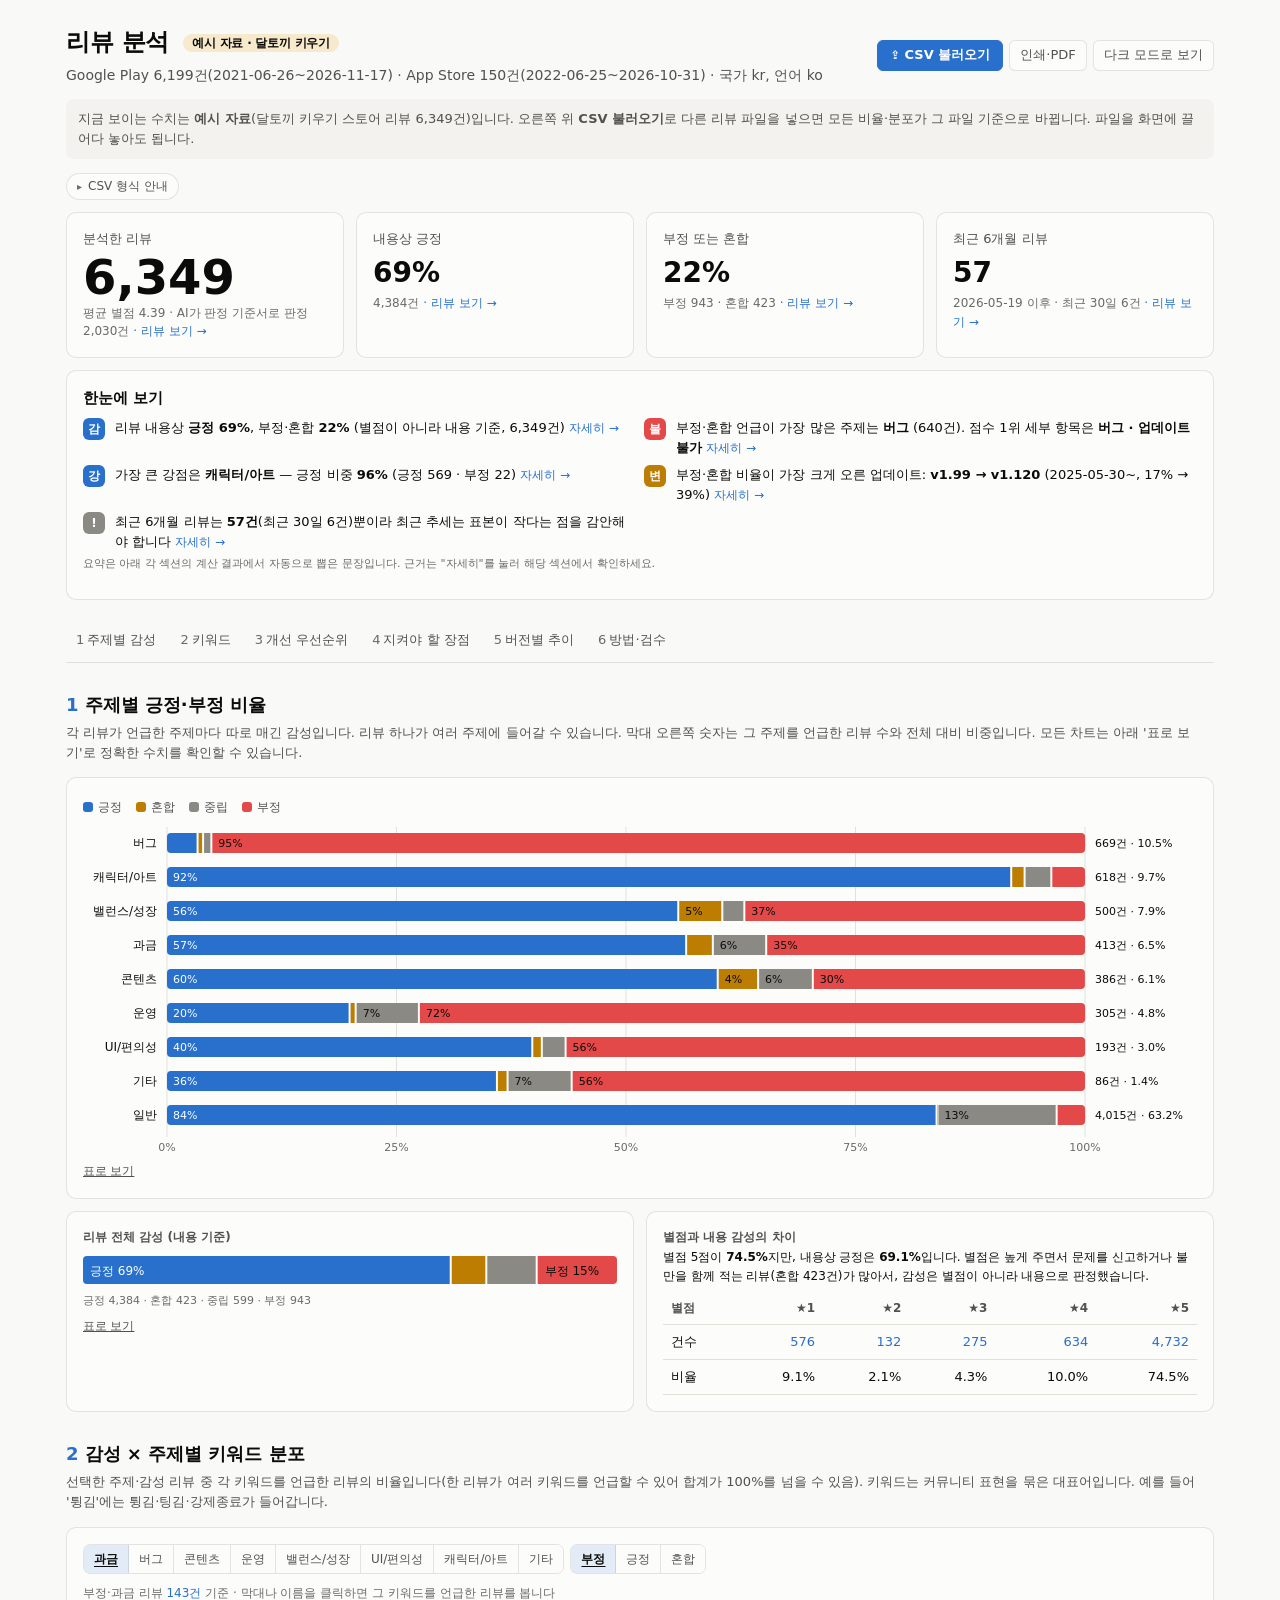
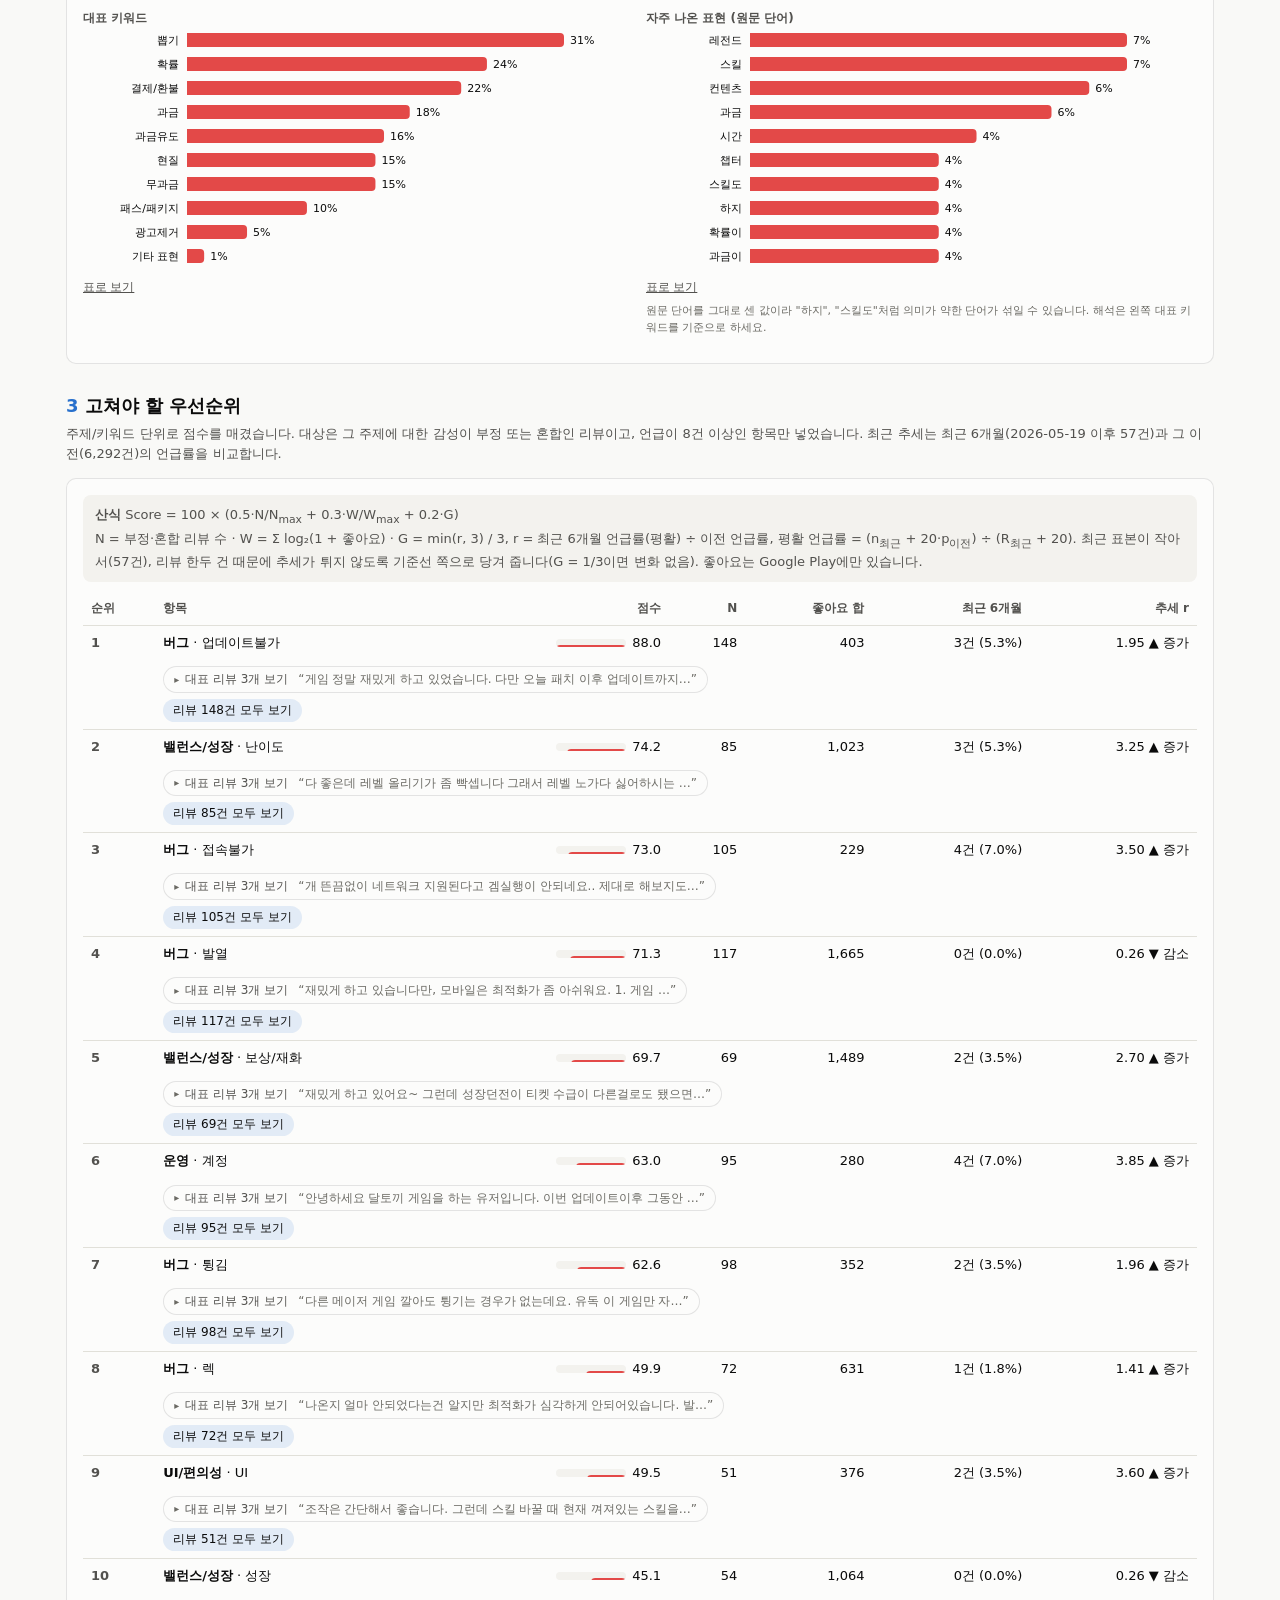
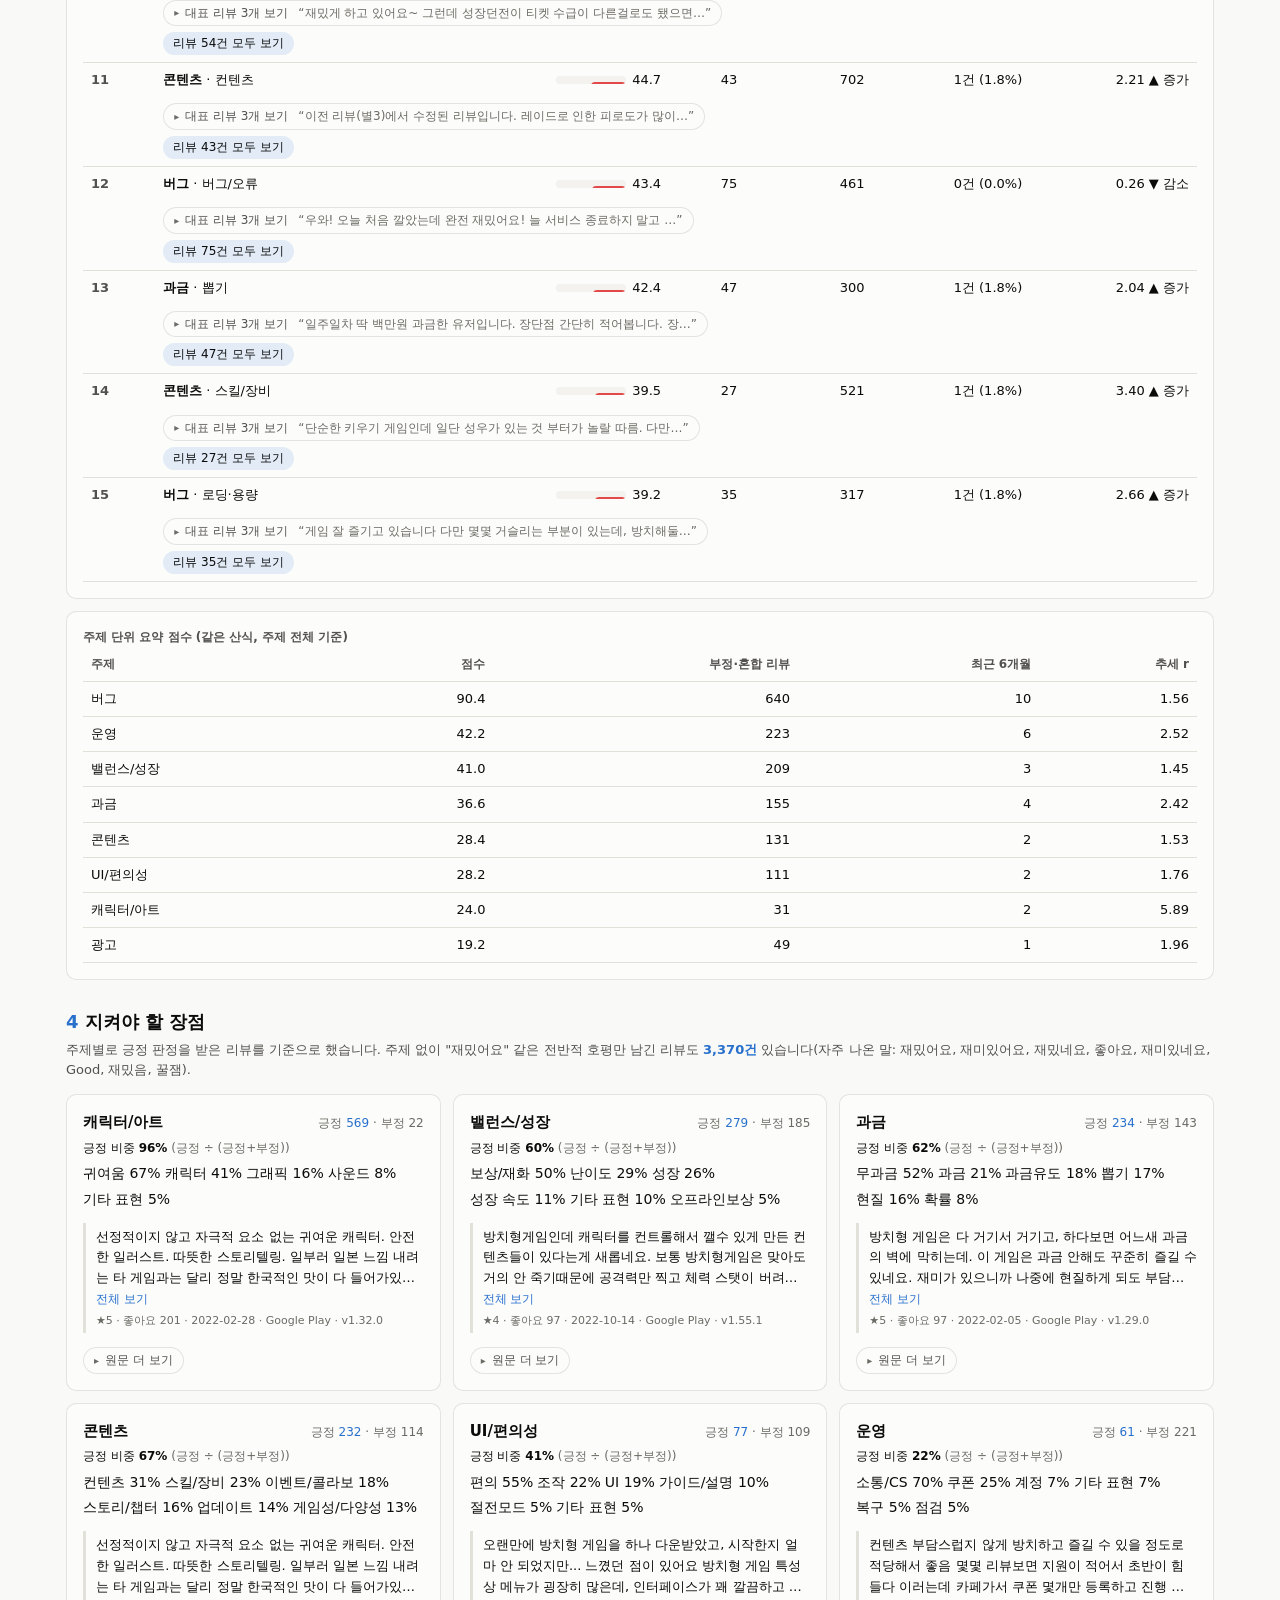
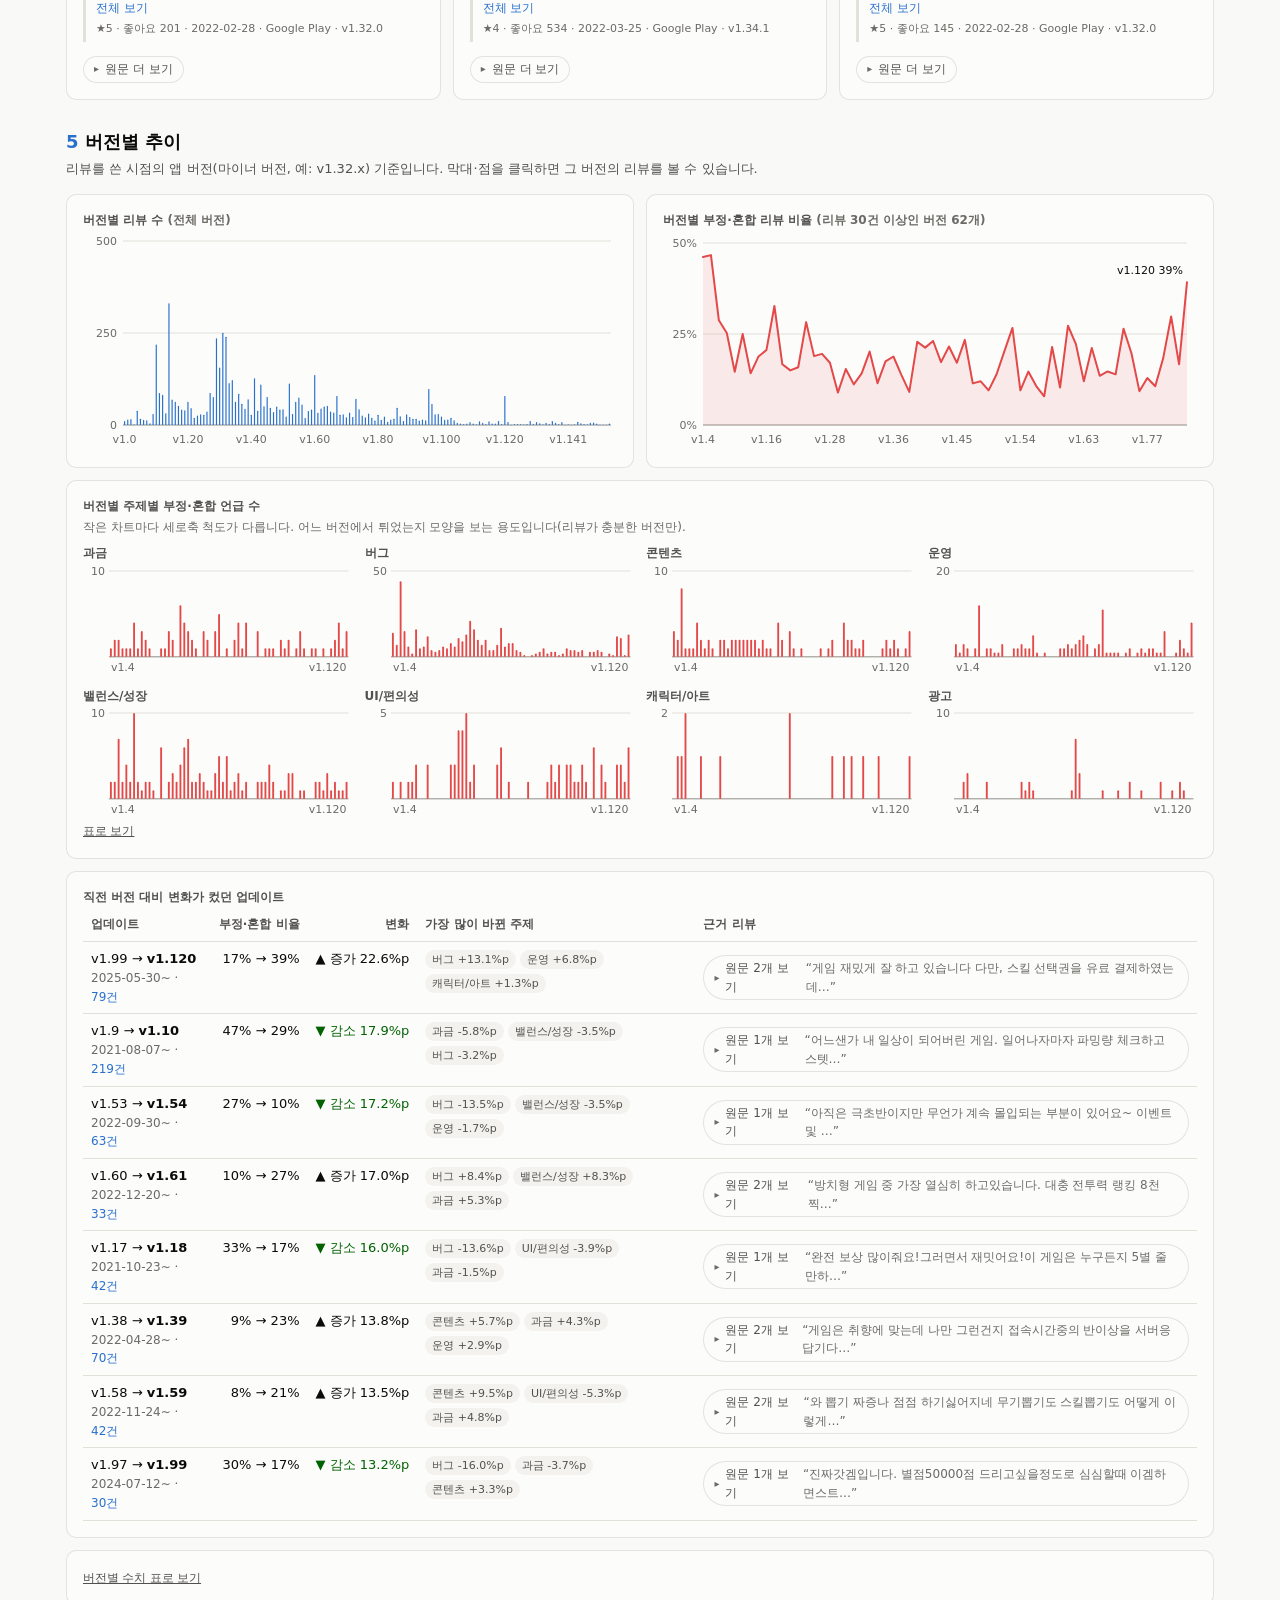
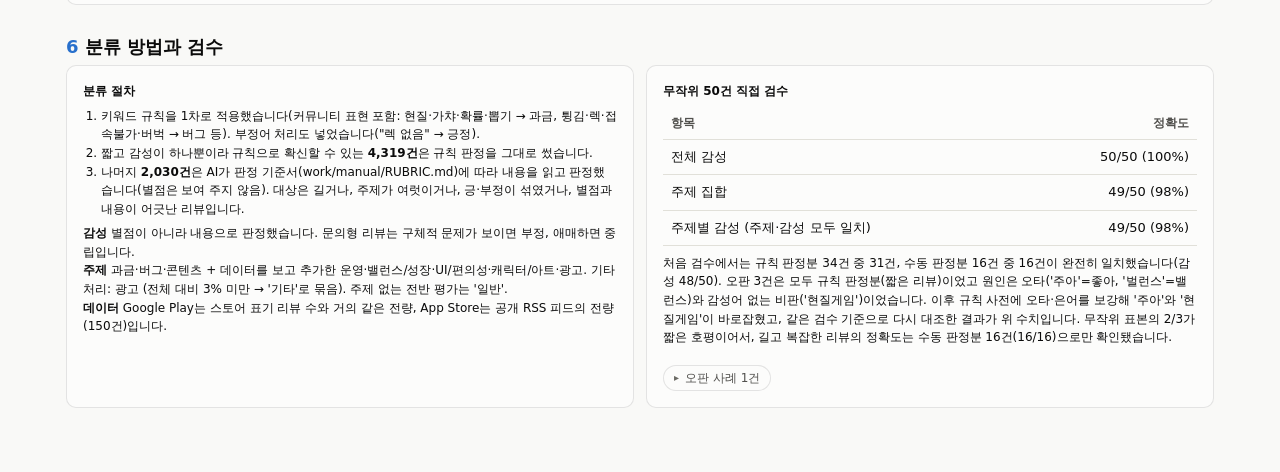
==== commit 5a895864: "테스트 4종 실행과 결함 수정 (TEST_REPORT.md) 핵심 동작 12, 잘못된 입력 33, 저장·새로고침 8, 모바일 9개 항목을 배포 사이트와 로컬 서버에서 실행. 찾은 " ====
--- a/review-analysis/dashboard/dashboard.html
+++ b/review-analysis/dashboard/dashboard.html
@@ -557,10 +557,15 @@
   s = String(s || "").trim().replace(/\//g, "-").replace("T", " ").replace(/Z$|[+-]\d\d:?\d\d$/, "");
   const m = s.match(/^(\d{4})-(\d{1,2})-(\d{1,2})(?:\s+(\d{1,2}):(\d{2})(?::(\d{2}))?)?/);
   if (!m) return null;
+  // 2026-13-45, 2026-02-30처럼 없는 날짜·시각은 읽을 수 없는 값으로 본다 (그대로 두면 집계에서 오류)
+  const [Y, M, Dd, h = 0, mi = 0, sc = 0] = m.slice(1).map(v => Number(v || 0));
+  const dt = new Date(Date.UTC(Y, M - 1, Dd, h, mi, sc));
+  if (dt.getUTCFullYear() !== Y || dt.getUTCMonth() !== M - 1 || dt.getUTCDate() !== Dd || h > 23 || mi > 59 || sc > 59) return null;
   const p = n => String(n || 0).padStart(2, "0");
   return `${m[1]}-${p(m[2])}-${p(m[3])} ${p(m[4])}:${p(m[5])}:${p(m[6])}`;
 }
 function toRecords(table) {
+  if (!table.length) throw new Error("파일이 비어 있습니다.");
   const head = table[0].map(h => h.replace(/^﻿/, "").trim());
   const col = name => head.indexOf(name);
   const need = ["content", "date", "rating", "sentiment"].filter(c => col(c) < 0);
@@ -749,7 +754,7 @@
     const topics = Object.entries(r.ts).filter(([t]) => t !== "일반").map(([t, c]) => `<span class="pill"><span class="dot" style="background:var(${SVAR[SC[c]]})"></span>${esc(t)} <b>${SC[c]}</b></span>`).join("");
     return `<article class="rv"><div class="top"><span class="stars" aria-label="별점 ${r.r}">${STARS(r.r)}</span>${sentBadge(r.se)}` +
       `<span>${r.d.slice(0, 10)}</span><span>${r.s === "g" ? "Google Play" : "App Store"}</span>${r.v ? `<span>v${esc(r.v)}</span>` : ""}` +
-      `${r.s === "g" ? `<span title="좋아요">👍 ${fmt(r.th)}</span>` : ""}<span class="muted" title="판정 방식">${r.ls === "manual" ? "사람 판정" : "규칙 판정"}</span></div>` +
+      `${r.s === "g" ? `<span title="좋아요">👍 ${fmt(r.th)}</span>` : ""}<span class="muted" title="판정 방식">${r.ls === "manual" ? (DS.kind === "example" ? "AI 판정" : "manual 라벨") : r.ls === "rule" ? "규칙 판정" : esc(r.ls || "라벨 출처 없음")}</span></div>` +
       (r.ti ? `<div class="ttl">${hl(r.ti, words)}</div>` : "") +
       `<div class="tx">${hl(r.t, words)}</div><button type="button" class="exp" data-exp hidden>전체 보기</button>` +
       (topics ? `<div class="tp">${topics}</div>` : "") + `</article>`;
@@ -809,7 +814,7 @@
   const so = D.sentiment_overall, n = m.n;
   const negmix = (so["부정"] + so["혼합"]) / n;
   const tiles = [
-    {cls: "hero", label: "분석한 리뷰", value: fmt(n), note: `평균 별점 ${m.avg_rating}` + (m.label_source.manual ? ` · 사람이 읽고 판정 ${fmt(m.label_source.manual)}건` : ""), sel: SEL.all()},
+    {cls: "hero", label: "분석한 리뷰", value: fmt(n), note: `평균 별점 ${m.avg_rating}` + (m.label_source.manual ? (DS.kind === "example" ? ` · AI가 판정 기준서로 판정 ${fmt(m.label_source.manual)}건` : ` · manual 라벨 ${fmt(m.label_source.manual)}건`) : ""), sel: SEL.all()},
     {label: "내용상 긍정", value: pct(so["긍정"] / n), note: `${fmt(so["긍정"])}건`, sel: SEL.sent("긍정")},
     {label: "부정 또는 혼합", value: pct(negmix), note: `부정 ${fmt(so["부정"])} · 혼합 ${fmt(so["혼합"])}`, sel: SEL.negmix()},
     {label: "최근 6개월 리뷰", value: fmt(m.recent_n), note: `${m.recent_start} 이후 · 최근 30일 ${m.last30_n}건`, sel: SEL.recent()},
@@ -1199,7 +1204,7 @@
     `<b>분류 절차</b><ol style="padding-left:18px;margin:6px 0">` +
     `<li>키워드 규칙을 1차로 적용했습니다(커뮤니티 표현 포함: 현질·가챠·확률·뽑기 → 과금, 튕김·렉·접속불가·버벅 → 버그 등). 부정어 처리도 넣었습니다("렉 없음" → 긍정).</li>` +
     `<li>짧고 감성이 하나뿐이라 규칙으로 확신할 수 있는 <b>${fmt(ls.rule || 0)}건</b>은 규칙 판정을 그대로 썼습니다.</li>` +
-    `<li>나머지 <b>${fmt(ls.manual || 0)}건</b>은 내용을 읽고 판정했습니다. 대상은 길거나, 주제가 여럿이거나, 긍·부정이 섞였거나, 별점과 내용이 어긋난 리뷰입니다.</li></ol>` +
+    `<li>나머지 <b>${fmt(ls.manual || 0)}건</b>은 AI가 판정 기준서(work/manual/RUBRIC.md)에 따라 내용을 읽고 판정했습니다(별점은 보여 주지 않음). 대상은 길거나, 주제가 여럿이거나, 긍·부정이 섞였거나, 별점과 내용이 어긋난 리뷰입니다.</li></ol>` +
     `<b>감성</b> 별점이 아니라 내용으로 판정했습니다. 문의형 리뷰는 구체적 문제가 보이면 부정, 애매하면 중립입니다.<br>` +
     `<b>주제</b> 과금·버그·콘텐츠 + 데이터를 보고 추가한 운영·밸런스/성장·UI/편의성·캐릭터/아트·광고. 기타 처리: ${other}. 주제 없는 전반 평가는 '일반'.<br>` +
     `<b>데이터</b> Google Play는 스토어 표기 리뷰 수와 거의 같은 전량, App Store는 공개 RSS 피드의 전량(150건)입니다.`;
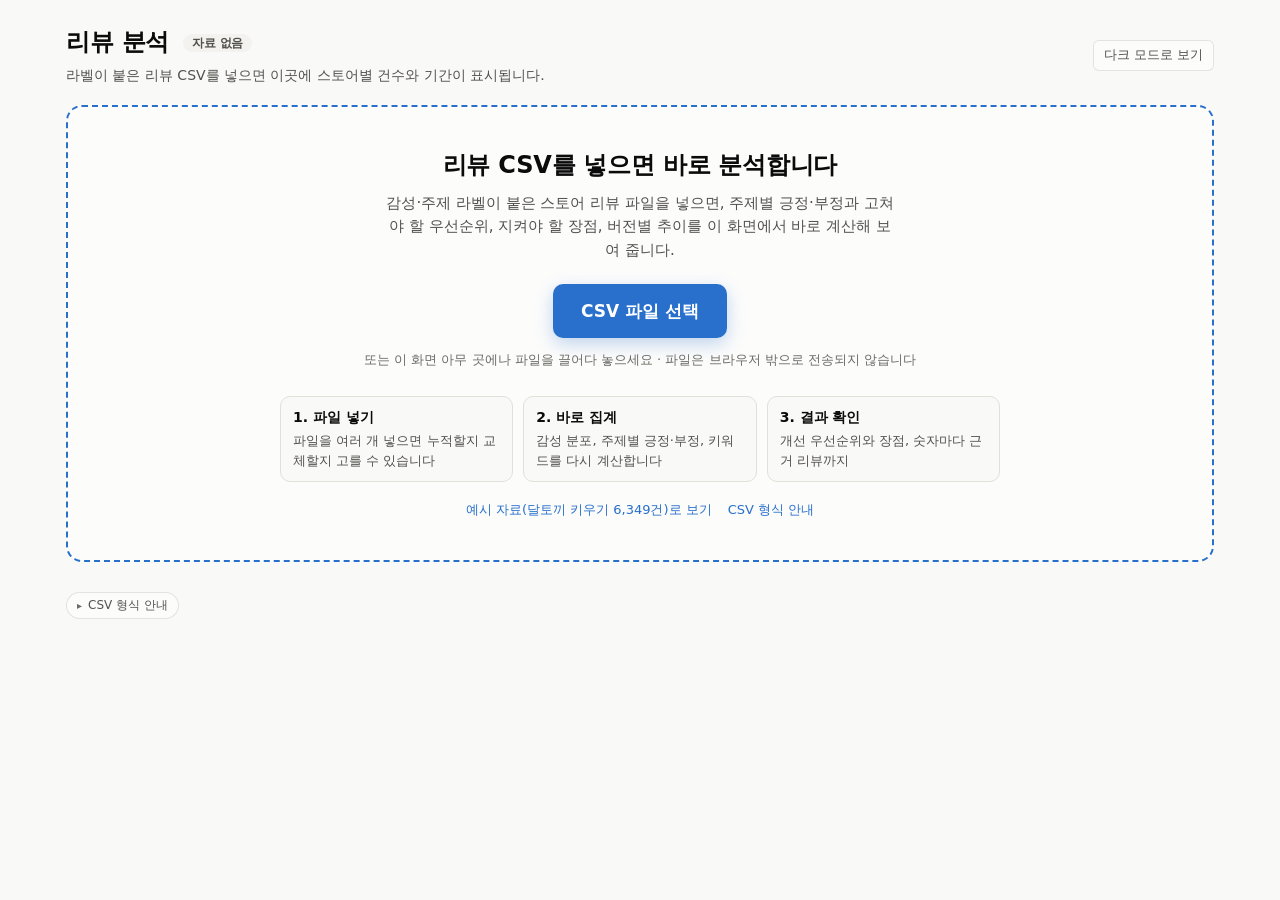
==== commit b674d479: "시연 모드: 대시보드 첫 화면을 CSV 첨부로, 파일 누적/교체 선택 - 대시보드를 처음 열면 파일 첨부 화면만 표시하고, CSV를 넣은 뒤 차트를 보여 줌 - 두 번째 파일부터 " ====
--- a/review-analysis/dashboard/dashboard.html
+++ b/review-analysis/dashboard/dashboard.html
@@ -208,6 +208,48 @@
 .csv-help-body table { margin: 6px 0; }
 .csv-help-body code { background: var(--surface-2); padding: 0 4px; border-radius: 4px; font-size: 12px; }
 body.dragging .wrap { outline: 3px dashed var(--accent); outline-offset: -8px; }
+.upload-note:empty { display: none; }
+/* ---- 첫 화면: 파일 첨부 ---- */
+body.is-empty main, body.is-empty #printBtn, body.is-empty #resetBtn, body.is-empty #addBtn { display: none !important; }
+body:not(.is-empty) #emptyState { display: none; }
+#emptyState { margin: 8px 0 24px; }
+.drop { background: var(--surface); border: 2px dashed var(--accent); border-radius: 16px; padding: 40px 24px; text-align: center; }
+body.dragging .drop { background: var(--accent-wash); }
+.drop h2 { font-size: 1.5rem; margin: 0 0 8px; letter-spacing: -0.01em; }
+.drop .lead { color: var(--ink-2); margin: 0 auto 22px; max-width: 34em; font-size: 0.9375rem; }
+.drop label.big { display: inline-flex; align-items: center; gap: 8px; cursor: pointer; background: var(--accent); color: #fff; border-radius: 10px;
+  padding: 14px 28px; font-size: 1.0625rem; font-weight: 700; box-shadow: 0 6px 18px rgba(40,112,204,.28); }
+.drop label.big:hover { filter: brightness(1.06); }
+.drop label.big:focus-within { outline: 3px solid var(--focus); outline-offset: 3px; }
+.drop .or { color: var(--muted); font-size: 0.8125rem; margin: 12px 0 0; }
+.steps { display: grid; grid-template-columns: repeat(3, minmax(0, 1fr)); gap: 10px; margin: 26px auto 0; max-width: 720px; padding: 0; list-style: none; text-align: left; }
+.steps li { background: var(--page); border: 1px solid var(--grid); border-radius: 10px; padding: 10px 12px; font-size: 0.8125rem; color: var(--ink-2); }
+.steps b { display: block; color: var(--ink); font-size: 0.875rem; margin-bottom: 2px; }
+.drop .sub-actions { margin-top: 18px; display: flex; gap: 8px 16px; justify-content: center; flex-wrap: wrap; font-size: 0.8125rem; }
+@media (max-width: 640px) { .steps { grid-template-columns: 1fr; } .drop { padding: 28px 16px; } }
+/* ---- 불러온 파일 목록 ---- */
+.files { display: flex; flex-wrap: wrap; gap: 6px; align-items: center; margin-top: 6px; }
+.files .f { background: var(--surface); border: 1px solid var(--ring); border-radius: 999px; padding: 1px 9px; font-size: 12px; }
+.files .f.new { border-color: var(--accent); background: var(--accent-wash); font-weight: 600; }
+/* ---- 누적 시 바뀐 값 강조 ---- */
+.delta { font-weight: 650; color: var(--accent); white-space: nowrap; }
+.tile .value .delta { font-size: 0.9375rem; margin-left: 8px; vertical-align: middle; letter-spacing: 0; }
+@keyframes flash { 0% { box-shadow: 0 0 0 3px var(--accent); } 100% { box-shadow: 0 0 0 0 rgba(0,0,0,0); } }
+.tile.changed { animation: flash 1.8s ease-out; }
+@media (prefers-reduced-motion: reduce) { .tile.changed { animation: none; } }
+/* ---- 누적/교체 선택 창 ---- */
+dialog#mergeDlg { border: 1px solid var(--ring); border-radius: 12px; padding: 0; width: min(460px, calc(100vw - 32px)); background: var(--page); color: var(--ink); box-shadow: 0 16px 48px rgba(0,0,0,.25); }
+dialog#mergeDlg::backdrop { background: rgba(0,0,0,.35); }
+#mergeDlg .body { padding: 18px 20px 8px; }
+#mergeDlg h3 { margin: 0 0 6px; font-size: 1.0625rem; }
+#mergeDlg p { margin: 0 0 8px; color: var(--ink-2); font-size: 0.875rem; }
+#mergeDlg .opts { display: grid; gap: 8px; padding: 8px 20px 18px; }
+#mergeDlg .opt { text-align: left; border: 1px solid var(--ring); background: var(--surface); color: var(--ink); border-radius: 10px; padding: 10px 14px; cursor: pointer; font: inherit; }
+#mergeDlg .opt b { display: block; font-size: 0.9375rem; }
+#mergeDlg .opt span { color: var(--ink-2); font-size: 0.8125rem; }
+#mergeDlg .opt.primary { border-color: var(--accent); background: var(--accent-wash); }
+#mergeDlg .opt:hover { border-color: var(--accent); }
+#mergeDlg .cancel { justify-self: end; background: none; border: 0; color: var(--ink-2); cursor: pointer; font: inherit; font-size: 0.8125rem; text-decoration: underline; }
 @media print {
   .drawer, .drawer-bg, .actions, .csv-help, .upload-note { display: none !important; }
   nav, #themeBtn, #printBtn, #toTop, .tip, .toggle-table, .seg { display: none !important; }
@@ -228,15 +270,44 @@
       <p id="scope"></p>
     </header>
     <div class="actions">
-      <label class="theme upload" title="라벨이 붙은 리뷰 CSV를 불러오면 모든 비율·분포를 그 파일로 다시 계산합니다">
-        CSV 불러오기<input type="file" id="csvInput" accept=".csv,text/csv" hidden>
+      <label class="theme upload" id="addBtn" title="CSV를 더 넣으면 기존 자료에 누적할지, 교체할지 고를 수 있습니다">
+        CSV 추가<input type="file" id="csvInput" accept=".csv,text/csv" hidden>
       </label>
-      <button class="theme" id="exampleBtn" type="button" hidden>예시 자료로 돌아가기</button>
+      <button class="theme" id="resetBtn" type="button" title="불러온 자료를 모두 비우고 첫 화면으로">처음부터 다시</button>
+      <button class="theme" id="exampleBtn" type="button" hidden>예시 자료 보기</button>
       <button class="theme" id="printBtn" type="button" title="모든 접힌 리뷰를 펼친 상태로 인쇄/PDF 저장">인쇄·PDF</button>
       <button class="theme" id="themeBtn" type="button">테마 전환</button>
     </div>
   </div>
-  <div class="callout small upload-note" id="uploadNote"></div>
+  <div class="callout small upload-note" id="uploadNote" role="status" aria-live="polite"></div>
+  <section id="emptyState" aria-labelledby="h-empty">
+    <div class="drop">
+      <h2 id="h-empty">리뷰 CSV를 넣으면 바로 분석합니다</h2>
+      <p class="lead">감성·주제 라벨이 붙은 스토어 리뷰 파일을 넣으면, 주제별 긍정·부정과 고쳐야 할 우선순위, 지켜야 할 장점, 버전별 추이를 이 화면에서 바로 계산해 보여 줍니다.</p>
+      <label class="big">CSV 파일 선택<input type="file" id="csvInputBig" accept=".csv,text/csv" hidden></label>
+      <p class="or">또는 이 화면 아무 곳에나 파일을 끌어다 놓으세요 · 파일은 브라우저 밖으로 전송되지 않습니다</p>
+      <ol class="steps">
+        <li><b>1. 파일 넣기</b>파일을 여러 개 넣으면 누적할지 교체할지 고를 수 있습니다</li>
+        <li><b>2. 바로 집계</b>감성 분포, 주제별 긍정·부정, 키워드를 다시 계산합니다</li>
+        <li><b>3. 결과 확인</b>개선 우선순위와 장점, 숫자마다 근거 리뷰까지</li>
+      </ol>
+      <div class="sub-actions">
+        <button class="linkish count" type="button" id="exampleLink">예시 자료(달토끼 키우기 6,349건)로 보기</button>
+        <button class="linkish count" type="button" id="helpLink">CSV 형식 안내</button>
+      </div>
+    </div>
+  </section>
+  <dialog id="mergeDlg" aria-labelledby="mergeTitle">
+    <div class="body">
+      <h3 id="mergeTitle">새 파일을 어떻게 반영할까요?</h3>
+      <p id="mergeDesc"></p>
+    </div>
+    <div class="opts">
+      <button class="opt primary" type="button" data-v="add"><b>누적</b><span id="mergeAddDesc">지금 자료에 더해서 다시 계산</span></button>
+      <button class="opt" type="button" data-v="replace"><b>교체</b><span id="mergeRepDesc">새 파일만으로 다시 계산</span></button>
+      <button class="cancel" type="button" data-v="cancel">취소</button>
+    </div>
+  </dialog>
   <details class="small csv-help" id="csvHelp">
     <summary>CSV 형식 안내</summary>
     <div class="csv-help-body">
@@ -249,7 +320,7 @@
         <tr><td><code>sentiment</code></td><td>필수</td><td>리뷰 전체 감성: 긍정·부정·중립·혼합</td></tr>
         <tr><td><code>sent_&lt;주제&gt;</code></td><td>필수(1개 이상)</td><td>주제별 감성. 예: <code>sent_과금</code>, <code>sent_버그</code>, <code>sent_일반</code>. 언급 없으면 빈칸</td></tr>
         <tr><td><code>keywords</code></td><td>선택</td><td><code>주제/키워드</code>를 <code>|</code>로 연결. 예: <code>버그/튕김|과금/뽑기</code></td></tr>
-        <tr><td><code>version</code>, <code>thumbs_up</code>, <code>store</code>, <code>title</code>, <code>review_id</code>, <code>topics</code>, <code>label_source</code></td><td>선택</td><td>버전별 분석·좋아요 가중치·스토어 구분 등에 사용</td></tr>
+        <tr><td><code>version</code>, <code>thumbs_up</code>, <code>store</code>, <code>title</code>, <code>review_id</code>, <code>topics</code>, <code>label_source</code></td><td>선택</td><td>버전별 분석·좋아요 가중치·스토어 구분 등에 사용. <code>review_id</code>가 있으면 파일을 누적할 때 같은 리뷰를 한 번만 셉니다. <code>label_source</code>: <code>rule</code>=규칙 판정, <code>manual</code>=AI 판정</td></tr>
       </table>
       <p class="muted">라벨이 없는 원본 리뷰는 먼저 <code>python scripts/ml_classify.py predict 원본.csv 결과.csv</code>로 분류한 뒤 결과 CSV를 불러오세요. 형식은 <code>data/reviews_labeled.csv</code>와 같습니다.</p>
       <button class="theme" type="button" id="templateBtn">빈 양식 CSV 내려받기</button>
@@ -587,7 +658,9 @@
     const ver = get(r, "version").trim(), mm = ver.match(/^(\d+\.\d+)/);
     const st = get(r, "store").trim();
     const topicsCol = get(r, "topics").trim();
-    out.push({i: get(r, "review_id") || String(line), s: st === "google_play" ? "g" : st === "app_store" ? "a" : (st || "o"),
+    const rid = get(r, "review_id").trim();
+    out.push({_k: rid ? st + "|" + rid : d + "|" + get(r, "content"),   // 누적할 때 같은 리뷰를 한 번만 세기 위한 키
+      i: rid || String(line), s: st === "google_play" ? "g" : st === "app_store" ? "a" : (st || "o"),
       d, r: rating, v: ver, mi: mm ? mm[1] : "", th: parseInt(get(r, "thumbs_up"), 10) || 0, ti: get(r, "title").trim(),
       t: get(r, "content"), se, ts, k: get(r, "keywords").split("|").map(x => x.trim()).filter(Boolean), ls: get(r, "label_source").trim(),
       nt: topicsCol ? topicsCol.split("|").length : Math.max(Object.keys(ts).length, 1)});
@@ -754,7 +827,7 @@
     const topics = Object.entries(r.ts).filter(([t]) => t !== "일반").map(([t, c]) => `<span class="pill"><span class="dot" style="background:var(${SVAR[SC[c]]})"></span>${esc(t)} <b>${SC[c]}</b></span>`).join("");
     return `<article class="rv"><div class="top"><span class="stars" aria-label="별점 ${r.r}">${STARS(r.r)}</span>${sentBadge(r.se)}` +
       `<span>${r.d.slice(0, 10)}</span><span>${r.s === "g" ? "Google Play" : "App Store"}</span>${r.v ? `<span>v${esc(r.v)}</span>` : ""}` +
-      `${r.s === "g" ? `<span title="좋아요">👍 ${fmt(r.th)}</span>` : ""}<span class="muted" title="판정 방식">${r.ls === "manual" ? (DS.kind === "example" ? "AI 판정" : "manual 라벨") : r.ls === "rule" ? "규칙 판정" : esc(r.ls || "라벨 출처 없음")}</span></div>` +
+      `${r.s === "g" ? `<span title="좋아요">👍 ${fmt(r.th)}</span>` : ""}<span class="muted" title="판정 방식">${r.ls === "manual" ? "AI 판정" : r.ls === "rule" ? "규칙 판정" : esc(r.ls || "라벨 출처 없음")}</span></div>` +
       (r.ti ? `<div class="ttl">${hl(r.ti, words)}</div>` : "") +
       `<div class="tx">${hl(r.t, words)}</div><button type="button" class="exp" data-exp hidden>전체 보기</button>` +
       (topics ? `<div class="tp">${topics}</div>` : "") + `</article>`;
@@ -813,14 +886,18 @@
   document.getElementById("exampleBtn").hidden = DS.kind === "example";
   const so = D.sentiment_overall, n = m.n;
   const negmix = (so["부정"] + so["혼합"]) / n;
+  // 누적했을 때만: 직전 대비 바뀐 값 (파란 글씨)
+  const P = DS.prev;
+  const dCount = (a, b) => P && a !== b ? ` <span class="delta">${a > b ? "+" : "−"}${fmt(Math.abs(a - b))}건</span>` : "";
+  const dPct = (a, b) => { if (!P) return ""; const d = (a - b) * 100; return Math.abs(d) < 0.05 ? ` <span class="delta">변화 없음</span>` : ` <span class="delta">${d > 0 ? "▲" : "▼"}${Math.abs(d).toFixed(1)}%p</span>`; };
   const tiles = [
-    {cls: "hero", label: "분석한 리뷰", value: fmt(n), note: `평균 별점 ${m.avg_rating}` + (m.label_source.manual ? (DS.kind === "example" ? ` · AI가 판정 기준서로 판정 ${fmt(m.label_source.manual)}건` : ` · manual 라벨 ${fmt(m.label_source.manual)}건`) : ""), sel: SEL.all()},
-    {label: "내용상 긍정", value: pct(so["긍정"] / n), note: `${fmt(so["긍정"])}건`, sel: SEL.sent("긍정")},
-    {label: "부정 또는 혼합", value: pct(negmix), note: `부정 ${fmt(so["부정"])} · 혼합 ${fmt(so["혼합"])}`, sel: SEL.negmix()},
-    {label: "최근 6개월 리뷰", value: fmt(m.recent_n), note: `${m.recent_start} 이후 · 최근 30일 ${m.last30_n}건`, sel: SEL.recent()},
+    {cls: "hero", label: "분석한 리뷰", value: fmt(n), delta: P && dCount(n, P.n), note: `평균 별점 ${m.avg_rating}` + (m.label_source.manual ? ` · AI가 판정 기준서로 판정 ${fmt(m.label_source.manual)}건` : ""), sel: SEL.all()},
+    {label: "내용상 긍정", value: pct(so["긍정"] / n), delta: P && dPct(so["긍정"] / n, P.pos), note: `${fmt(so["긍정"])}건`, sel: SEL.sent("긍정")},
+    {label: "부정 또는 혼합", value: pct(negmix), delta: P && dPct(negmix, P.negmix), note: `부정 ${fmt(so["부정"])} · 혼합 ${fmt(so["혼합"])}`, sel: SEL.negmix()},
+    {label: "최근 6개월 리뷰", value: fmt(m.recent_n), delta: P && dCount(m.recent_n, P.recent), note: `${m.recent_start} 이후 · 최근 30일 ${m.last30_n}건`, sel: SEL.recent()},
   ];
   document.getElementById("kpis").innerHTML = tiles.map(t =>
-    `<div class="card tile clk ${t.cls || ""}" tabindex="0" role="button" title="클릭하면 해당 리뷰 보기" ${selAttr(t.sel)}><div class="label">${t.label}</div><div class="value">${t.value}</div><div class="note">${t.note} <span style="color:var(--accent)">· 리뷰 보기 →</span></div></div>`).join("");
+    `<div class="card tile clk ${t.cls || ""}${t.delta ? " changed" : ""}" tabindex="0" role="button" title="클릭하면 해당 리뷰 보기" ${selAttr(t.sel)}><div class="label">${t.label}</div><div class="value">${t.value}${t.delta || ""}</div><div class="note">${t.note} <span style="color:var(--accent)">· 리뷰 보기 →</span></div></div>`).join("");
   document.getElementById("sentLegend").innerHTML = SENTS.map(s => `<li><i style="background:var(${SVAR[s]})" aria-hidden="true"></i>${s}</li>`).join("");
 }
 
@@ -1263,6 +1340,7 @@
 syncThemeBtn();
 matchMedia("(prefers-color-scheme: dark)").addEventListener?.("change", () => { syncThemeBtn(); render(); });
 function render() {
+  if (!D) return;                       // 첫 화면(자료 없음)에서는 그릴 것이 없다
   SELS = [];
   ["topicChart", "overallChart", "kwChart", "termChart", "verVolChart", "smallMultiples", "verChart"].forEach(id => document.getElementById(id).innerHTML = "");
   header(); topicChart(); overallChart(); ratingNote(); kwControls(); prio(); good(); versions(); method(); summary();
@@ -1271,35 +1349,109 @@
 
 /* ---------- 데이터셋: 예시 자료 / CSV 불러오기 ---------- */
 const EXAMPLE_TOPICS = ["과금", "버그", "콘텐츠", "운영", "밸런스/성장", "UI/편의성", "캐릭터/아트", "광고"];
+// 불러온 파일들 (누적용): 파일 목록 + 리뷰 키 → 레코드
+let LOADED = {files: [], map: new Map(), topics: [], hasGeneral: false};
+function showEmpty() {
+  D = null; LOADED = {files: [], map: new Map(), topics: [], hasGeneral: false};
+  DS = {kind: "empty", name: "", audit: null};
+  closeDrawer(); hideTip();
+  document.body.classList.add("is-empty");
+  const b = document.getElementById("dsBadge"); b.className = "ds-badge"; b.textContent = "자료 없음";
+  document.getElementById("scope").textContent = "라벨이 붙은 리뷰 CSV를 넣으면 이곳에 스토어별 건수와 기간이 표시됩니다.";
+  document.getElementById("exampleBtn").hidden = true;
+  note("");
+  scrollTo({top: 0});
+}
+function showResults() { document.body.classList.remove("is-empty"); }
 function useExample() {
+  LOADED = {files: [], map: new Map(), topics: [], hasGeneral: false};
   loadDataset(EMBED.reviews, {kind: "example", name: "달토끼 키우기", audit: EMBED.audit || null, topics: EXAMPLE_TOPICS, hasGeneral: true});
-  syncData(); kwState.topic = null; render();
-  note(`지금 보이는 수치는 <b>예시 자료</b>(달토끼 키우기 스토어 리뷰 ${fmt(D.meta.n)}건)입니다. 오른쪽 위 <b>CSV 불러오기</b>로 다른 리뷰 파일을 넣으면 모든 비율·분포가 그 파일 기준으로 바뀝니다. 파일을 화면에 끌어다 놓아도 됩니다.`);
+  syncData(); kwState.topic = null; closeDrawer(); showResults(); render(); scrollTo({top: 0});
+  note(`지금 보이는 수치는 <b>예시 자료</b>(달토끼 키우기 스토어 리뷰 ${fmt(D.meta.n)}건 전체)입니다. 오른쪽 위 <b>CSV 추가</b>로 다른 리뷰 파일을 넣으면 그 파일 기준으로 다시 계산합니다.`);
 }
 function note(html, err) { const n = document.getElementById("uploadNote"); n.innerHTML = html; n.classList.toggle("err", !!err); }
+// 지금 수치를 기억해 두었다가, 누적 후 요약 칸에 바뀐 만큼 표시
+function snap() {
+  if (!D) return null;
+  const so = D.sentiment_overall, n = D.meta.n;
+  return {n, pos: so["긍정"] / n, negmix: (so["부정"] + so["혼합"]) / n, recent: D.meta.recent_n};
+}
+// 누적·교체 선택 창. 결과: "add" | "replace" | "cancel"
+function askMerge(fileName, nNew, nDup) {
+  const dlg = document.getElementById("mergeDlg");
+  const cur = D.meta.n;
+  document.getElementById("mergeDesc").innerHTML =
+    `지금 <b>${fmt(cur)}건</b>(${LOADED.files.length}개 파일)이 들어 있습니다. <b>${esc(fileName)}</b>에는 리뷰 <b>${fmt(nNew)}건</b>이 있습니다.`;
+  document.getElementById("mergeAddDesc").textContent =
+    `지금 자료에 더해 ${fmt(cur + nNew - nDup)}건으로 다시 계산` + (nDup ? ` (이미 있는 리뷰 ${fmt(nDup)}건은 한 번만 셈)` : "");
+  document.getElementById("mergeRepDesc").textContent = `지금 자료를 비우고 새 파일 ${fmt(nNew)}건만으로 다시 계산`;
+  return new Promise(resolve => {
+    const done = v => { dlg.removeEventListener("close", onClose); dlg.onclick = null; if (dlg.open) dlg.close(); resolve(v); };
+    const onClose = () => done("cancel");                         // Esc로 닫으면 취소
+    dlg.addEventListener("close", onClose);
+    dlg.onclick = e => { const b = e.target.closest("button[data-v]"); if (b) done(b.dataset.v); };
+    dlg.showModal();
+    dlg.querySelector(".opt.primary").focus();
+  });
+}
+function filesHTML(newName) {
+  if (!LOADED.files.length) return "";
+  return `<div class="files"><span class="small muted">불러온 파일:</span>` +
+    LOADED.files.map(f => `<span class="f${f.name === newName ? " new" : ""}">${esc(f.name)} · ${fmt(f.added)}건</span>`).join("") + `</div>`;
+}
 async function readFile(file) {
   const buf = await file.arrayBuffer();
   let text = new TextDecoder("utf-8").decode(buf);
   if (text.includes("�")) { try { text = new TextDecoder("euc-kr").decode(buf); } catch (e) {} }   // 엑셀 저장 CSV(CP949) 대응
   return text;
 }
+let busy = false;
 async function useFile(file) {
-  if (!file) return;
+  if (!file || busy) return;
+  busy = true;
   note(`'${esc(file.name)}' 읽는 중…`);
   try {
     const parsed = toRecords(parseCSV(await readFile(file)));
-    loadDataset(parsed.rows, {kind: "user", name: file.name, audit: null, topics: parsed.topics, hasGeneral: parsed.hasGeneral, skipped: parsed.skipped});
-    syncData(); kwState.topic = null; closeDrawer(); render(); scrollTo({top: 0});
-    note(`<b>${esc(file.name)}</b> 리뷰 ${fmt(D.meta.n)}건으로 다시 계산했습니다.` +
+    const nDup = parsed.rows.filter(r => LOADED.map.has(r._k)).length;
+    // 이미 불러온 파일이 있으면 누적/교체를 묻는다 (예시 자료나 첫 화면에서는 그냥 새로 시작)
+    let mode = "replace";
+    if (DS.kind === "user" && LOADED.files.length) {
+      note("");
+      mode = await askMerge(file.name, parsed.rows.length, nDup);
+      if (mode === "cancel") { note(`'${esc(file.name)}' 반영을 취소했습니다. 화면은 그대로입니다.` + filesHTML()); return; }
+    }
+    const prev = mode === "add" ? snap() : null;
+    if (mode === "replace") LOADED = {files: [], map: new Map(), topics: [], hasGeneral: false};
+    if (mode === "add" && nDup === parsed.rows.length) {
+      note(`<b>${esc(file.name)}</b>의 리뷰 ${fmt(nDup)}건은 이미 모두 들어 있어서 새로 더해진 리뷰가 없습니다. 화면은 그대로입니다.` + filesHTML());
+      return;
+    }
+    let added = 0;
+    parsed.rows.forEach(r => { if (!LOADED.map.has(r._k)) { LOADED.map.set(r._k, r); added++; } });
+    LOADED.files.push({name: file.name, added, total: parsed.rows.length});
+    LOADED.topics = [...new Set(LOADED.topics.concat(parsed.topics))];
+    LOADED.hasGeneral = LOADED.hasGeneral || parsed.hasGeneral;
+    const label = LOADED.files.length === 1 ? file.name : `${LOADED.files[0].name} 외 ${LOADED.files.length - 1}개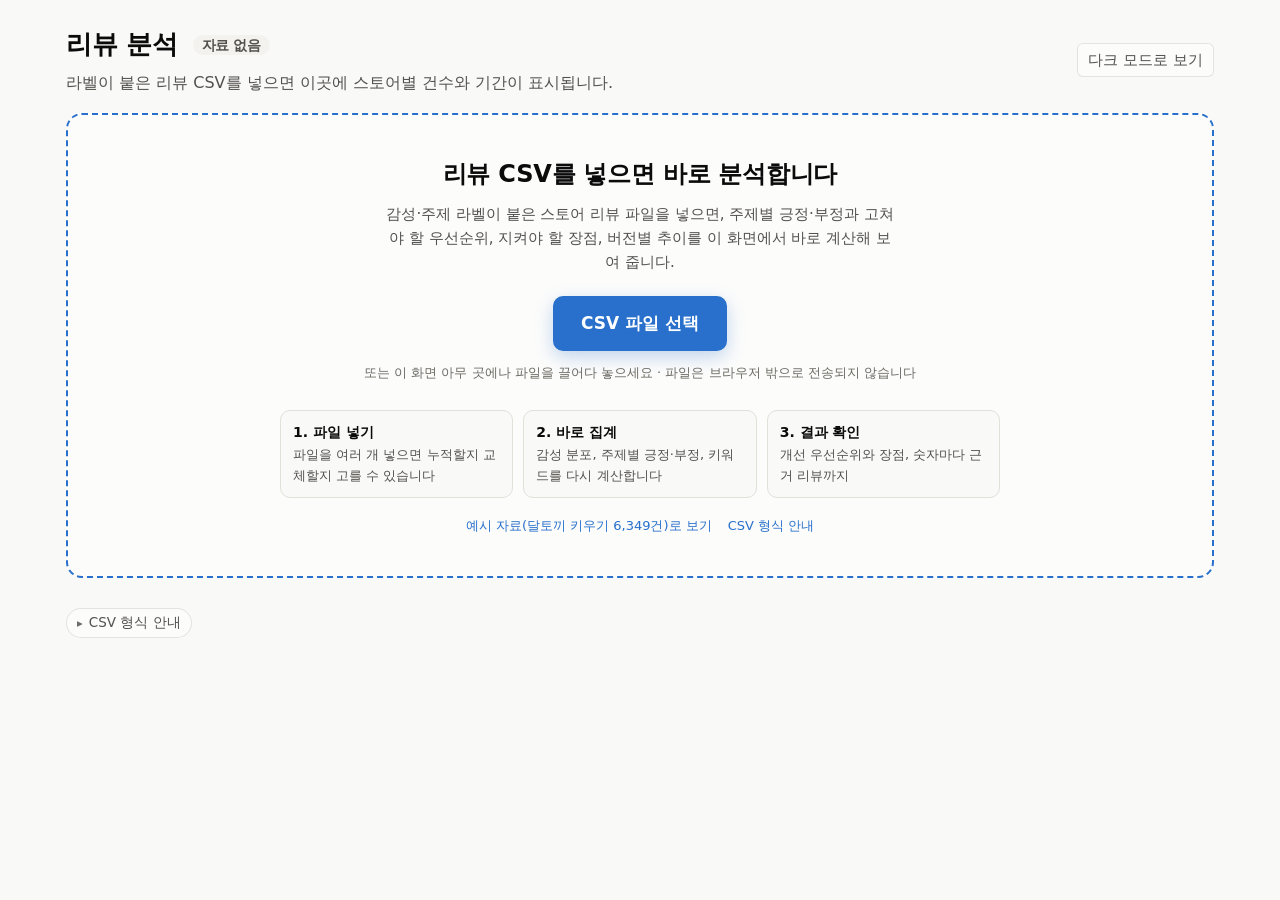
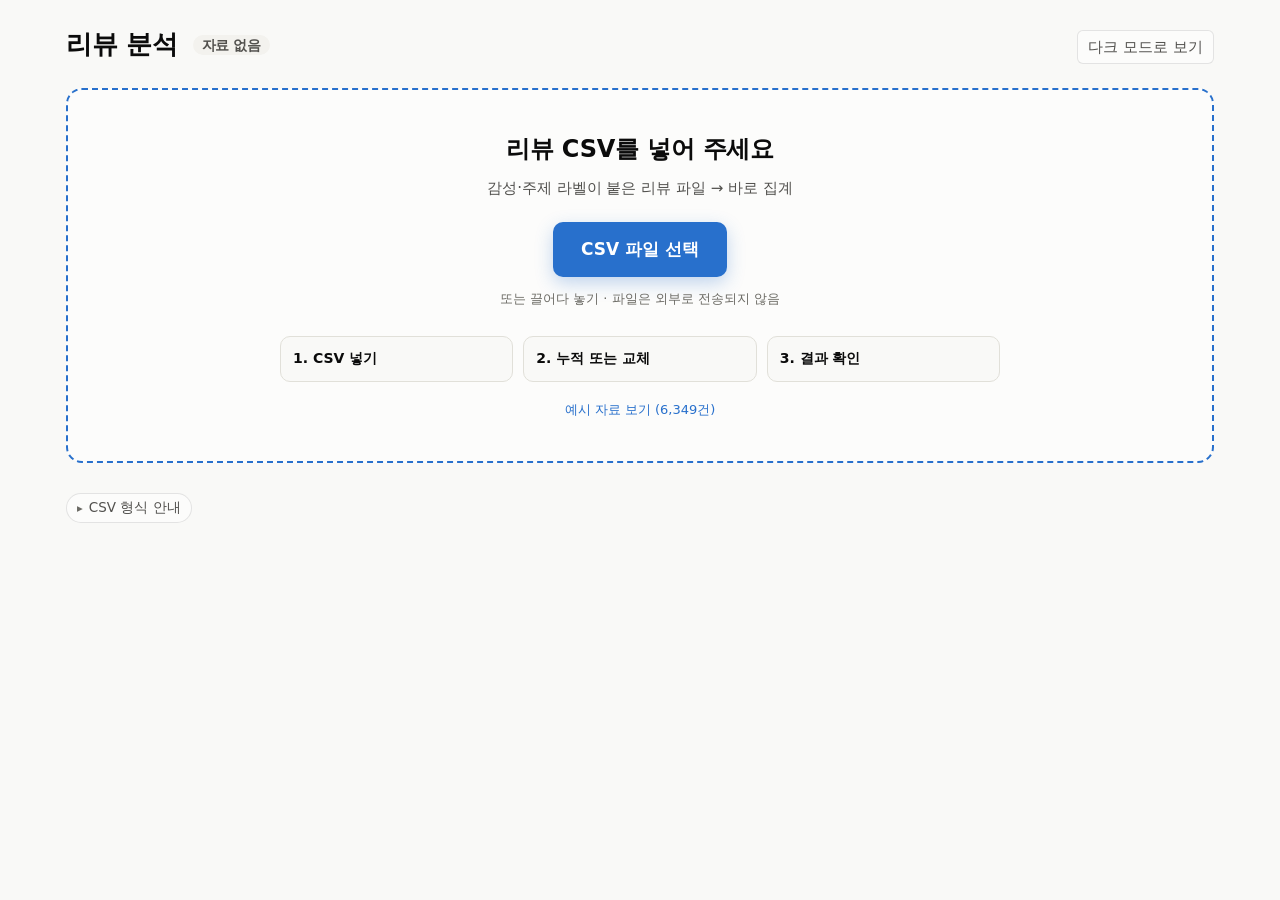
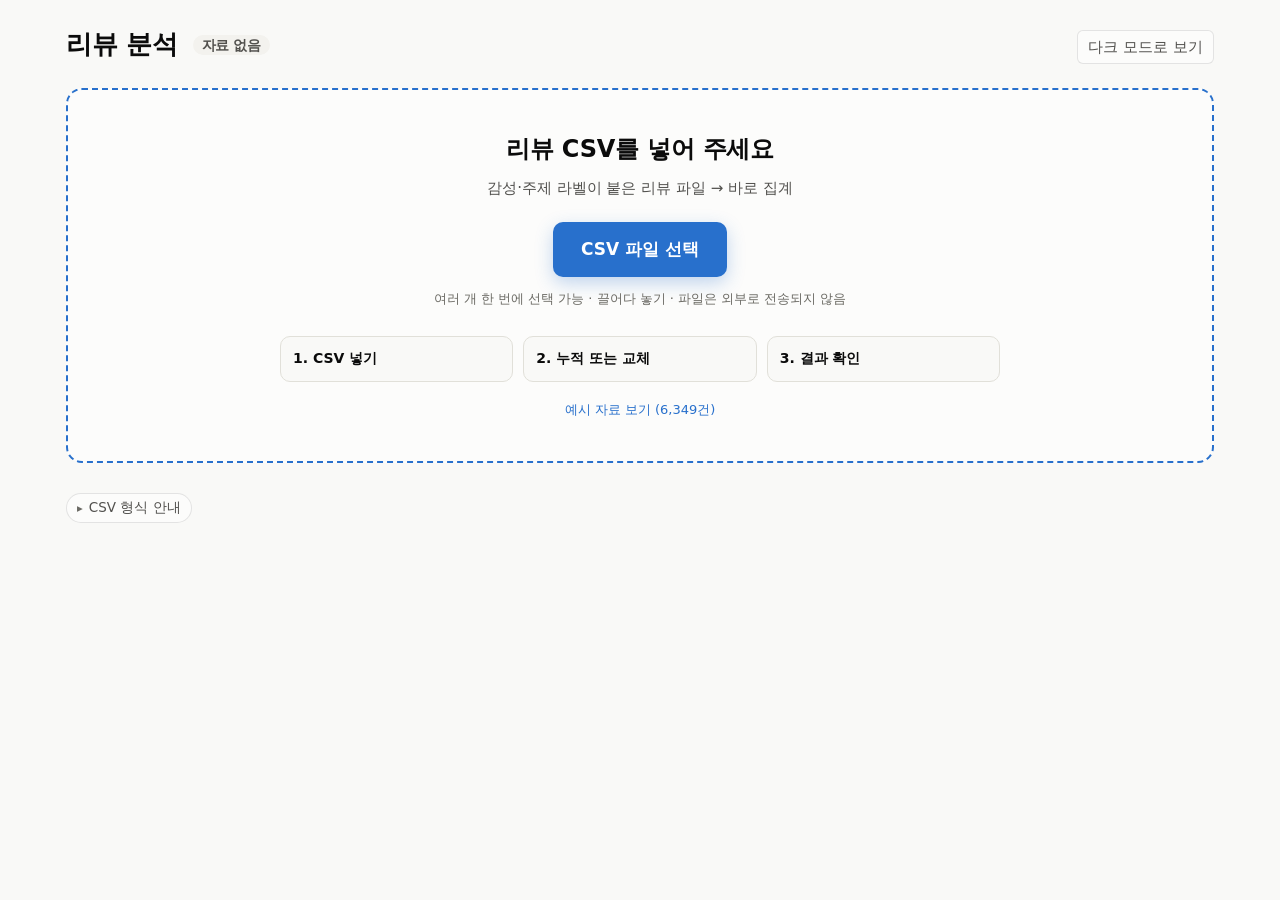
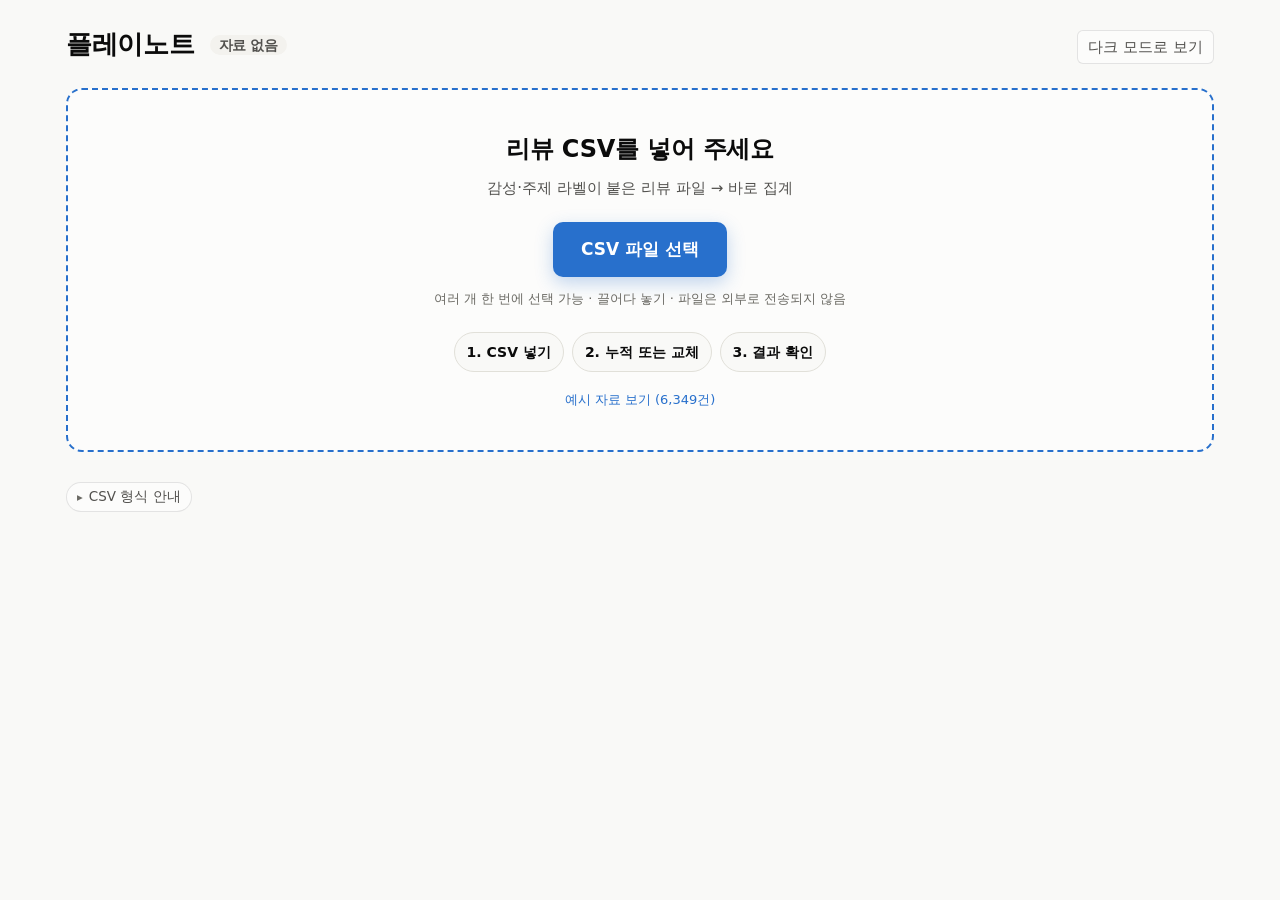
